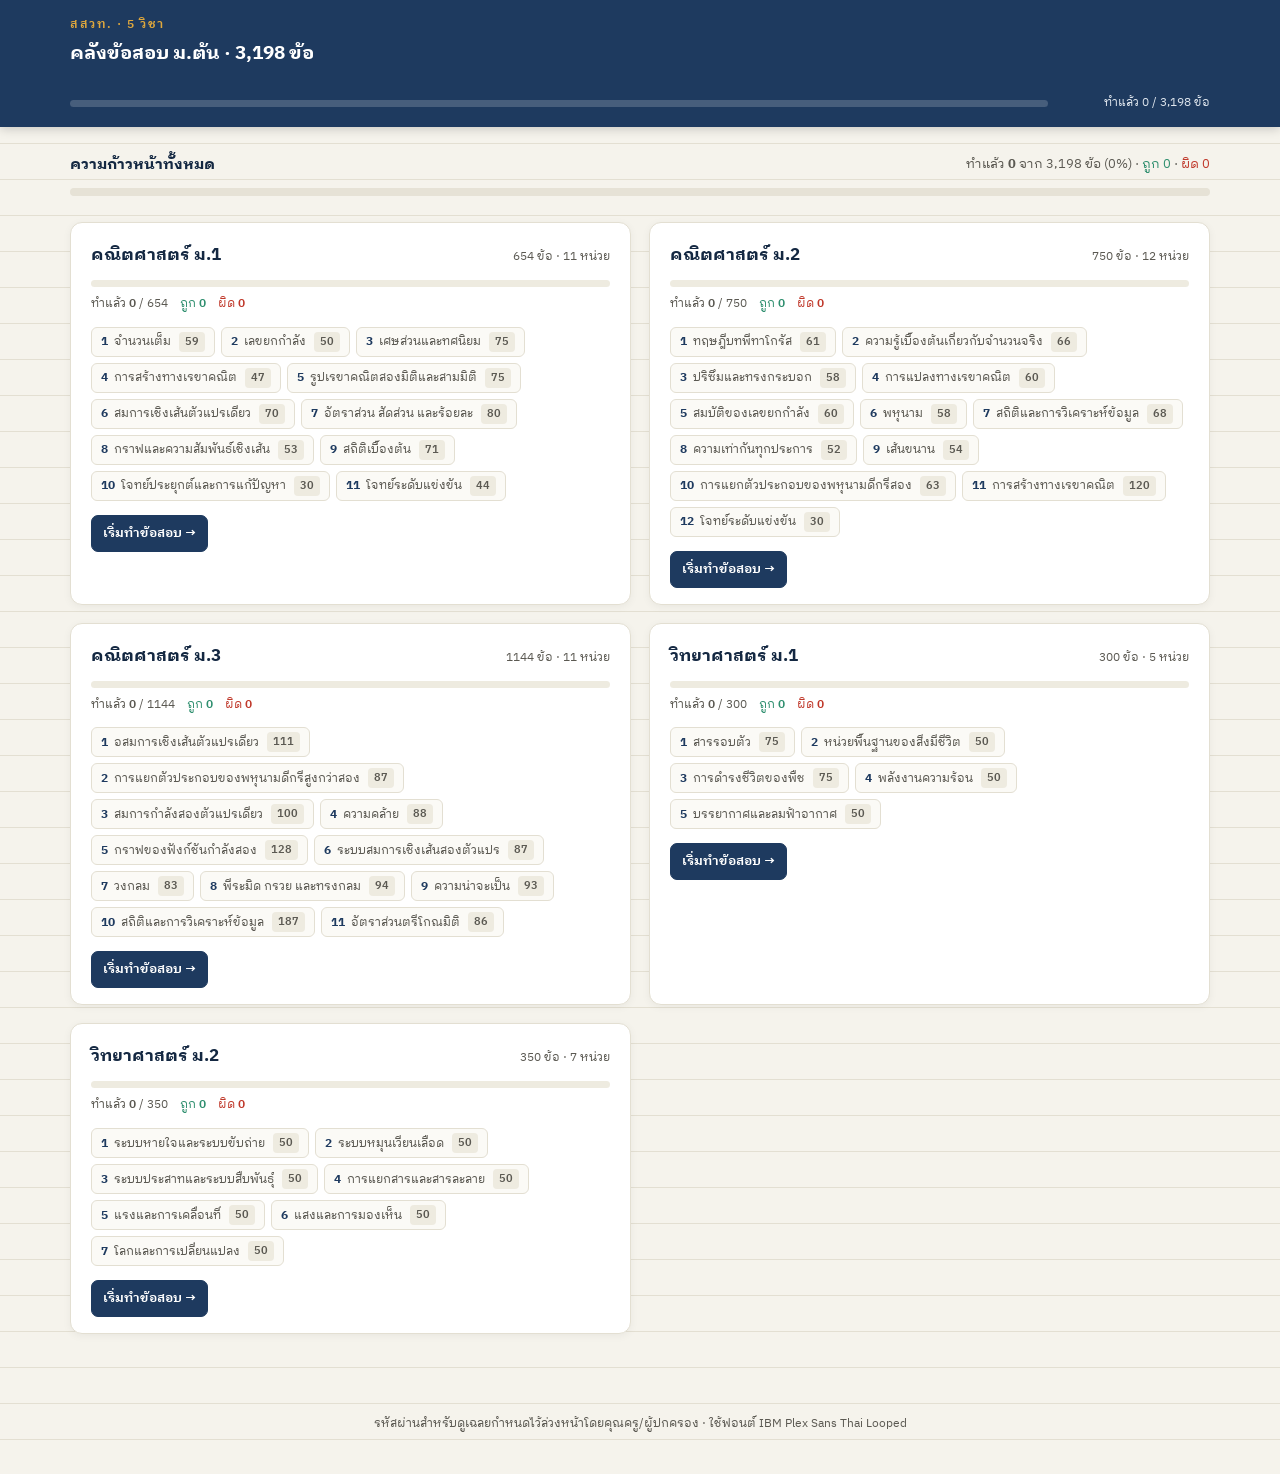
==== ข้อสอบคณิตศาสตร์_ม1.html @ 9c91e2f2 "Draw figures for ม.3 geometry and graphs, and 89 questions that use them The coverage gate reported " ====
<!DOCTYPE html>
<html lang="th">
<head>
<meta charset="UTF-8">
<meta name="viewport" content="width=device-width, initial-scale=1.0">
<!-- จำนวนข้อต่อท้ายเติมด้วยสคริปต์จากข้อมูลจริง ที่นี่จึงไม่ใส่ตัวเลขไว้ให้ค้าง -->
<title>ข้อสอบคณิตศาสตร์ ม.1</title>
<link rel="preconnect" href="https://fonts.googleapis.com">
<link rel="preconnect" href="https://fonts.gstatic.com" crossorigin>
<link href="https://fonts.googleapis.com/css2?family=IBM+Plex+Sans+Thai+Looped:wght@300;400;500;600;700&display=swap" rel="stylesheet">
<style>
  :root{
    --paper:#F5F3EC;
    --paper-line:#E3DFD2;
    --ink:#232323;
    --ink-soft:#5b5952;
    --navy:#1E3A5F;
    --navy-deep:#142842;
    --red:#C0392B;
    --green:#2F8F6F;
    --gold:#E0A83D;
    --card:#FFFFFF;
    --radius:12px;
    --maxw:1180px;
    --hh:150px;            /* header height, kept in sync by JS */
  }
  *{box-sizing:border-box;}
  html,body{margin:0;padding:0;height:100%;}
  body{
    background:var(--paper);
    color:var(--ink);
    font-family:'IBM Plex Sans Thai Looped', sans-serif;
    font-weight:400;
    line-height:1.65;
    -webkit-font-smoothing:antialiased;
    min-height:100vh;
    background-image:
      repeating-linear-gradient(to bottom, transparent 0px, transparent 35px, var(--paper-line) 35px, var(--paper-line) 36px);
  }

  /* ---------------- Header ---------------- */
  header{
    position:sticky; top:0; z-index:40;
    background:var(--navy); color:#fff;
    box-shadow:0 2px 10px rgba(0,0,0,.18);
  }
  .header-inner{ max-width:var(--maxw); margin:0 auto; padding:16px 20px 0 20px; }
  .title-row{ display:flex; align-items:flex-end; justify-content:space-between; gap:12px; flex-wrap:wrap; }
  .title-row .t-text{ min-width:0; }
  .nav-toggle{ display:none; flex:none; font-size:18px; line-height:1; padding:8px 12px; }
  .eyebrow{ display:block; font-size:11.5px; font-weight:600; letter-spacing:1.5px; color:var(--gold); text-transform:uppercase; margin-bottom:3px;}
  .title-row h1{ margin:0; font-size:19px; font-weight:700; }
  .header-actions{ display:flex; gap:8px; align-items:center; padding:10px 0 14px 0; flex-wrap:wrap; }
  .exam-actions{ display:flex; gap:8px; align-items:center; flex-wrap:wrap; }
  .exam-actions.hide, .btn.hide{ display:none; }
  .btn{
    font-family:inherit; font-size:12.5px; font-weight:600; cursor:pointer;
    border-radius:7px; border:1px solid rgba(255,255,255,.3);
    background:rgba(255,255,255,.08); color:#fff; padding:7px 11px;
    transition:background .15s ease, transform .1s ease; white-space:nowrap;
  }
  .btn:hover{ background:rgba(255,255,255,.18); }
  .btn:active{ transform:scale(.97); }
  .btn.gold{ background:var(--gold); color:#402c05; border-color:var(--gold);}
  .btn.gold:hover{ background:#eab654; }
  .btn:disabled{ opacity:.4; cursor:not-allowed; }

  .progress-wrap{ max-width:var(--maxw); margin:0 auto; padding:0 20px 14px 20px; display:flex; align-items:center; gap:12px;}
  .progress-track{ flex:1; height:7px; border-radius:6px; background:rgba(255,255,255,.18); overflow:hidden;}
  .progress-fill{ height:100%; width:0%; background:linear-gradient(90deg, var(--gold), #f3c56b); border-radius:6px; transition:width .2s ease;}
  .progress-label{ font-size:12px; color:#dfe6ee; min-width:150px; text-align:right;}

  /* ---------------- หน้าแรก ---------------- */
  .home{ max-width:var(--maxw); margin:0 auto; padding:26px 20px 60px 20px; }
  .home.hide, .layout.hide{ display:none; }

  /* การ์ด "ทำต่อ" มาก่อนทุกอย่าง — คนที่ทำข้อสอบทุกวันจะได้กดครั้งเดียวถึงที่ค้างไว้ */
  .resume{
    display:flex; align-items:center; gap:16px; flex-wrap:wrap;
    background:linear-gradient(100deg, var(--navy), var(--navy-deep));
    color:#fff; border-radius:var(--radius); padding:18px 22px; margin-bottom:22px;
    box-shadow:0 6px 20px rgba(30,58,95,.22);
  }
  .resume .r-text{ flex:1 1 260px; min-width:0; }
  .resume .r-lbl{ font-size:11.5px; letter-spacing:1.2px; text-transform:uppercase;
                  color:var(--gold); font-weight:600; }
  .resume .r-main{ font-size:16.5px; font-weight:600; margin-top:3px; }
  .resume .r-sub{ font-size:12.5px; color:#c9d6e4; margin-top:3px; }
  .resume .btn.gold{ font-size:13.5px; padding:9px 18px; }

  .home-sum{ display:flex; align-items:center; gap:14px; flex-wrap:wrap; margin-bottom:10px; }
  .home-sum h2{ margin:0; font-size:15px; color:var(--navy-deep); }
  .home-sum .s-note{ font-size:12.5px; color:var(--ink-soft); margin-left:auto; }
  .home-bar{ height:8px; border-radius:6px; background:#e6e2d6; overflow:hidden; margin-bottom:26px; }
  .home-bar i{ display:block; height:100%; background:linear-gradient(90deg, var(--green), #58b894); }

  /* min() กันคอลัมน์กว้างค้างที่ 420px บนจอที่แคบกว่านั้น ซึ่งจะดันหน้าให้เลื่อนแนวนอน */
  .course-grid{ display:grid; grid-template-columns:repeat(auto-fit, minmax(min(420px, 100%), 1fr)); gap:18px; }
  .course-card{
    background:var(--card); border:1px solid var(--paper-line); border-radius:var(--radius);
    padding:18px 20px 16px 20px; box-shadow:0 2px 8px rgba(0,0,0,.05);
    display:flex; flex-direction:column;
  }
  .course-card .c-head{ display:flex; align-items:baseline; gap:9px; flex-wrap:wrap; }
  .course-card .c-name{
    font-size:17px; font-weight:700; color:var(--navy-deep); background:none; border:0;
    font-family:inherit; padding:0; cursor:pointer; text-align:left;
  }
  .course-card .c-name:hover{ color:var(--red); text-decoration:underline; }
  .course-card .c-count{ margin-left:auto; font-size:12px; color:var(--ink-soft); }
  .course-card .c-bar{ height:7px; border-radius:5px; background:#eeebe0; overflow:hidden; margin:11px 0 7px 0; }
  .course-card .c-bar i{ display:block; height:100%; background:var(--navy); }
  .course-card .c-stat{ font-size:12px; color:var(--ink-soft); display:flex; gap:12px; flex-wrap:wrap; }
  .course-card .c-stat b{ font-weight:600; }
  .course-card .c-stat .ok{ color:var(--green); }
  .course-card .c-stat .no{ color:var(--red); }
  .course-card .c-units{ display:flex; flex-wrap:wrap; gap:6px; margin-top:13px; }
  .course-card .c-units button{
    font-family:inherit; font-size:12px; color:var(--ink-soft); cursor:pointer;
    background:#fbfaf6; border:1px solid var(--paper-line); border-radius:6px; padding:4px 9px;
    display:inline-flex; align-items:center; gap:6px; max-width:100%;
  }
  .course-card .c-units button:hover{ background:#eef1f4; color:var(--navy); border-color:#c8d2dd; }
  .course-card .c-units button .u-n{ font-weight:700; color:var(--navy); }
  .course-card .c-units button .u-t{ overflow:hidden; text-overflow:ellipsis; white-space:nowrap; }
  .course-card .c-units button .u-c{
    flex:none; font-size:11px; font-weight:600; color:var(--ink-soft);
    background:#eeebe0; border-radius:4px; padding:1px 6px; margin-left:2px;
  }
  .course-card .c-units button:hover .u-c{ background:#dde5ec; color:var(--navy); }
  .course-card .c-go{ margin-top:14px; align-self:flex-start; }

  /* ---------------- Layout: left filters + exam ---------------- */
  .layout{
    max-width:var(--maxw); margin:0 auto; padding:24px 20px 50px 20px;
    display:flex; align-items:flex-start; gap:26px;
  }

  /* แผงตัวกรองซ่อนไว้เป็นค่าเริ่มต้นทุกขนาดจอ ไม่ให้เกะกะเวลาทำข้อสอบ
     กาง/พับด้วยปุ่ม “🔍 ตัวกรอง” บนหัวเรื่อง แล้วจำสถานะไว้ใน UI_KEY */
  .sidebar{
    display:none;
    flex:0 0 252px; align-self:flex-start;
    position:sticky; top:calc(var(--hh) + 18px);
    max-height:calc(100vh - var(--hh) - 40px); overflow-y:auto;
    background:var(--card); border:1px solid #ece8dc; border-radius:var(--radius);
    padding:16px 14px 14px 14px; box-shadow:0 3px 14px rgba(20,20,20,.06);
    scrollbar-width:thin;
  }
  .sidebar.open{ display:block; }
  .sidebar::-webkit-scrollbar{ width:6px;}
  .sidebar::-webkit-scrollbar-thumb{ background:#dcd7c8; border-radius:4px;}

  .sb-title{
    font-size:12px; font-weight:700; letter-spacing:1px; text-transform:uppercase;
    color:var(--navy); display:flex; align-items:center; justify-content:space-between; gap:8px;
    padding-bottom:10px; border-bottom:1px solid #efece1; margin-bottom:12px;
  }
  .sb-reset{
    font-family:inherit; font-size:11px; font-weight:600; text-transform:none; letter-spacing:0;
    color:var(--ink-soft); background:transparent; border:none; cursor:pointer; padding:2px 4px; border-radius:5px;
  }
  .sb-reset:hover{ color:var(--red); background:#f7eeec;}
  .sb-actions{ flex:0 0 auto; display:flex; align-items:center; gap:2px;}
  .sb-close{
    font-family:inherit; font-size:13px; line-height:1;
    color:var(--ink-soft); background:transparent; border:none; cursor:pointer;
    padding:3px 5px; border-radius:5px;
  }
  .sb-close:hover{ color:var(--navy); background:#f4f2ea;}

  .fgroup + .fgroup{ margin-top:11px; padding-top:11px; border-top:1px solid #efece1;}
  .fhead{
    display:flex; align-items:center; gap:6px; width:100%;
    font-family:inherit; font-size:10.5px; font-weight:700; letter-spacing:1.1px;
    text-transform:uppercase; color:#8f8a7c; text-align:left;
    background:transparent; border:none; border-radius:6px;
    padding:5px 6px; margin:0 0 5px -6px; cursor:pointer;
  }
  .fhead:hover{ background:#f4f2ea; color:var(--navy);}
  .fhead .chev{
    flex:0 0 auto; font-size:9px; color:#b3ada0; transition:transform .15s ease;
    transform:rotate(90deg);            /* ▸ ชี้ลงเมื่อกางอยู่ */
  }
  .fgroup.collapsed .fhead .chev{ transform:rotate(0deg); }
  .fgroup.collapsed .flist{ display:none; }
  .fhead .fname-g{ flex:1; min-width:0; overflow:hidden; text-overflow:ellipsis; white-space:nowrap;}
  .fhead .fcount{ flex:0 0 auto; font-weight:600; letter-spacing:0; color:#b3ada0;}
  /* ค่าที่เลือกอยู่ ยังเห็นได้แม้กลุ่มถูกพับ */
  .fhead .fsel{
    flex:0 0 auto; max-width:96px; overflow:hidden; text-overflow:ellipsis; white-space:nowrap;
    font-size:10.5px; font-weight:700; letter-spacing:0; text-transform:none;
    color:#fff; background:var(--navy); border-radius:10px; padding:1px 8px;
  }
  .flist{ display:flex; flex-direction:column; gap:2px;}
  .flist.scroll{ max-height:300px; overflow-y:auto; padding-right:2px; scrollbar-width:thin;}
  .flist.scroll::-webkit-scrollbar{ width:5px;}
  .flist.scroll::-webkit-scrollbar-thumb{ background:#dcd7c8; border-radius:4px;}

  .fitem{
    display:flex; align-items:center; gap:7px; width:100%; text-align:left;
    font-family:inherit; font-size:13px; line-height:1.35; color:var(--ink);
    background:transparent; border:1px solid transparent; border-radius:7px;
    padding:6px 8px; cursor:pointer; transition:background .12s ease, color .12s ease;
  }
  .fitem:hover{ background:#f4f2ea;}
  .fitem.active{ background:var(--navy); color:#fff; font-weight:600;}
  .fitem .unum{ flex:0 0 auto; font-size:11px; font-weight:700; color:var(--navy); background:#eef1f4;
                border-radius:4px; padding:1px 5px; min-width:19px; text-align:center;}
  .fitem.active .unum{ background:rgba(255,255,255,.18); color:var(--gold);}
  .fitem .fname{ flex:1; min-width:0; overflow:hidden; text-overflow:ellipsis; white-space:nowrap;}
  .fitem .cnt{ flex:0 0 auto; font-size:11px; font-weight:600; color:var(--ink-soft);}
  .fitem.active .cnt{ color:rgba(255,255,255,.75);}
  .fitem.empty{ opacity:.4; cursor:not-allowed;}

  /* ปุ่มกาง/พับแผงตัวกรอง · แสดงทุกขนาดจอ เพราะแผงถูกซ่อนไว้ตั้งแต่เริ่ม
     ตัวเลขบนปุ่มบอกจำนวนตัวกรองที่ใช้อยู่ ไม่ให้ตัวกรองที่ทำงานอยู่ถูกซ่อนเงียบ ๆ */
  .filter-toggle{ display:inline-flex; align-items:center; gap:6px; }
  .filter-toggle.on{ background:rgba(255,255,255,.2); border-color:rgba(255,255,255,.55); }
  .filter-toggle .fbadge{
    font-size:10.5px; font-weight:700; line-height:1;
    color:#402c05; background:var(--gold); border-radius:9px; padding:2px 6px;
  }
  .filter-toggle .fbadge:empty{ display:none; }

  /* ---------------- Main exam area ---------------- */
  main{ flex:1 1 auto; min-width:0; }

  .exam-card{
    position:relative; background:var(--card); border-radius:var(--radius);
    padding:26px 24px 20px 30px; box-shadow:0 3px 14px rgba(20,20,20,.07); border:1px solid #ece8dc;
  }
  .exam-card::before{
    content:""; position:absolute; left:12px; top:16px; bottom:16px; width:2.5px;
    background:var(--red); opacity:.55; border-radius:2px;
  }
  .exam-card.done::before{ opacity:.95; background:var(--green); }

  .exam-top{ display:flex; align-items:center; justify-content:space-between; gap:10px; margin-bottom:6px; flex-wrap:wrap;}
  .qnum-big{ font-size:13px; font-weight:700; color:var(--navy); }
  .exam-tags{ display:flex; align-items:center; gap:6px; flex-wrap:wrap;}
  .qtag{ font-size:11px; color:var(--ink-soft); font-weight:600; background:#f1efe6; border-radius:5px; padding:2px 8px;}
  .qtag.lv{ background:#eef1f4; color:var(--navy);}
  .qtag.lv-ยาก{ background:#fbf1ef; color:#8d3325;}
  .qtag.lv-กลาง{ background:#fdf6e6; color:#7a5a13;}
  /* แข่งขันเข้มกว่า "ยาก" ชัดเจน เพื่อให้กวาดสายตาเจอได้ทันทีว่าข้อไหนเป็นโจทย์แข่ง */
  .qtag.lv-แข่งขัน{ background:var(--navy); color:#fff; border-color:var(--navy);}
  .qtag.std{ background:transparent; border:1px solid #e2ded0; color:#8f8a7c; font-weight:500;}
  .qtag.scope{ background:#eaf3ee; color:#1d6b52;}

  .qtext{ font-size:17px; margin:14px 0 6px 0; color:var(--ink); }
  .qtext figure{ margin:14px 0; overflow-x:auto; text-align:center;}
  .qtext svg{ max-width:100%; height:auto; }
  .qtext figcaption{ font-size:12px; color:var(--ink-soft); margin-top:5px;}
  .qtext .choices{ margin:12px 0 2px 0; display:grid; gap:6px; font-size:15.5px;}
  .qtext .choices.two-col{ grid-template-columns:repeat(auto-fit, minmax(210px, 1fr));}
  .qtext .choices .ch{ display:flex; gap:7px; align-items:flex-start; background:#faf9f4;
                       border:1px solid #eeeade; border-radius:7px; padding:6px 10px;}
  .qtext .choices .ch b{ color:var(--navy); flex:0 0 auto;}
  .qtext table.data-table{ border-collapse:collapse; margin:10px 0; font-size:14px;}
  .qtext table.data-table th, .qtext table.data-table td{ border:1px solid #d8d4c6; padding:5px 11px; text-align:center;}
  .qtext table.data-table th{ background:#eef1f4; color:var(--navy-deep);}
  .frac{ display:inline-flex; flex-direction:column; vertical-align:middle; text-align:center; margin:0 2px; line-height:1.05; font-size:.92em;}
  .frac .num{ border-bottom:1.4px solid var(--ink); padding:0 3px;}
  .frac .den{ padding:0 3px;}

  /* ---------------- work area: multi-line steps + final answer ---------------- */
  .work-box{
    margin-top:18px; background:#fdfcf8; border:1px solid #e7e3d6; border-radius:10px;
    padding:14px 14px 13px 14px;
  }
  .work-head{ font-size:12.5px; font-weight:700; color:var(--navy); margin-bottom:2px;}
  .work-hint{ font-size:11.5px; color:var(--ink-soft); margin-bottom:10px;}

  .work-lines{ list-style:none; margin:0; padding:0; display:flex; flex-direction:column; gap:6px;}
  .work-line{ display:flex; align-items:flex-start; gap:7px;}
  .work-line .ln{
    flex:0 0 20px; min-height:34px; display:flex; align-items:center; justify-content:flex-end;
    font-size:11.5px; font-weight:700; color:#a8a294; padding-top:1px;
  }
  .work-line textarea{
    flex:1 1 auto; min-width:0; font-family:inherit; font-size:14px; line-height:1.55;
    border:1px solid #ddd8c9; border-radius:7px; padding:6px 10px; background:#fff;
    resize:none; overflow:hidden; min-height:34px;
  }
  .work-line textarea:focus{ outline:2px solid var(--gold); border-color:transparent;}
  .line-del{
    flex:0 0 auto; width:28px; min-height:34px; border:none; background:transparent;
    color:#c2bcac; font-size:17px; line-height:1; cursor:pointer; border-radius:6px;
  }
  .line-del:hover{ color:var(--red); background:#f7eeec;}
  .line-del:disabled{ opacity:.25; cursor:not-allowed;}

  .add-line{
    margin-top:9px; margin-left:27px; font-family:inherit; font-size:12.5px; font-weight:600;
    color:var(--navy); background:#eef1f4; border:1px dashed #c6d0da; border-radius:7px;
    padding:6px 12px; cursor:pointer;
  }
  .add-line:hover{ background:#e2e8ee;}

  .final-row{ margin-top:15px; padding-top:13px; border-top:1px dashed #e2ded0;}
  .final-row > label{ font-size:12.5px; font-weight:700; color:var(--navy); display:block; margin-bottom:6px;}
  .final-row .sub-hint{ font-weight:400; color:var(--ink-soft); font-size:11.5px;}
  .final-input-row{ display:flex; gap:8px; flex-wrap:wrap;}
  .final-input-row input{
    flex:1 1 180px; min-width:0; font-family:inherit; font-size:15.5px; font-weight:600;
    color:var(--navy-deep); background:#fff; border:1.5px solid #cfd8e0; border-radius:8px; padding:8px 12px;
  }
  .final-input-row input:focus{ outline:2px solid var(--gold); border-color:transparent;}
  .check-btn{
    flex:0 0 auto; font-family:inherit; font-size:13px; font-weight:700; cursor:pointer;
    border-radius:8px; border:1px solid var(--navy); background:var(--navy); color:#fff; padding:8px 16px;
  }
  .check-btn:hover{ background:var(--navy-deep);}
  .check-btn:active{ transform:scale(.97);}

  .check-result{ display:none; margin-top:9px; padding:8px 12px; border-radius:7px; font-size:13.5px; font-weight:600;}
  .check-result.show{ display:block;}
  .check-result.ok{ background:#e4f2ec; color:#1d6b52; border-left:3px solid var(--green);}
  .check-result.no{ background:#fbf1ef; color:#8d3325; border-left:3px solid var(--red);}
  .check-result.manual{ background:#fdf6e6; color:#7a5a13; border-left:3px solid var(--gold);}
  .check-result .rhint{ display:block; font-weight:400; font-size:12px; margin-top:3px; opacity:.85;}

  .qfoot{
    display:flex; align-items:center; justify-content:space-between; gap:10px; flex-wrap:wrap;
    margin-top:16px; padding-top:14px; border-top:1px dashed #e2ded0;
  }
  .qfoot-left{ display:flex; align-items:center; gap:14px; flex-wrap:wrap;}
  .reveal-btn{
    font-family:inherit; font-size:13px; font-weight:600; cursor:pointer;
    color:var(--navy); background:#eef1f4; border:1px solid #d9e0e7; border-radius:7px; padding:7px 13px;
    display:inline-flex; align-items:center; gap:6px;
  }
  .reveal-btn:hover{ background:#e2e8ee; }
  .done-check{ display:flex; align-items:center; gap:6px; font-size:12.5px; color:var(--ink-soft); cursor:pointer; user-select:none;}
  .done-check input{ accent-color:var(--green); width:15px; height:15px; cursor:pointer;}

  .answer{
    display:none; margin-top:14px; padding:12px 14px; background:#fbf1ef; border-left:3px solid var(--red);
    border-radius:8px; font-size:14.5px; color:#7a2318;
  }
  .answer.show{ display:block; }
  .answer .lbl{ font-weight:700; color:var(--red); margin-right:6px;}

  /* ---------------- AI ติวเตอร์ (แบบโสกราตีส) ---------------- */
  /* แผงเลื่อนออกจากขอบขวา · อยู่ใต้หัวเรื่อง และเบียดเนื้อหาไปทางซ้ายให้เห็นโจทย์ครบ */
  :root{ --tutorw:400px; }
  .tutor-panel{
    position:fixed; z-index:35; top:var(--hh); right:0; bottom:0; width:var(--tutorw);
    display:flex; flex-direction:column;
    background:#f3f6f9; border-left:1px solid #dde5ec; box-shadow:-6px 0 22px rgba(20,20,20,.10);
    transform:translateX(100%); visibility:hidden;
    transition:transform .22s ease, visibility 0s linear .22s;
  }
  .tutor-panel.show{ transform:none; visibility:visible; transition:transform .22s ease, visibility 0s; }
  /* เบียดเฉพาะ "เนื้อหา" ของกล่องที่จัดกลางไว้ พื้นหลังหัวเรื่องยังเต็มความกว้าง
     และขยายเพดานความกว้างขึ้นเท่าความกว้างแผง เพื่อให้เนื้อที่ของข้อสอบเท่าเดิม
     (ถ้าไม่ขยาย ข้อสอบจะถูกบีบเพราะไปกินที่จากกล่อง --maxw เดิม) */
  body.tutor-on .header-inner,
  body.tutor-on .progress-wrap,
  body.tutor-on .layout{
    max-width:calc(var(--maxw) + var(--tutorw) + 20px);
    padding-right:calc(var(--tutorw) + 20px);
  }
  .tp-head{
    flex:0 0 auto; display:flex; align-items:flex-start; justify-content:space-between; gap:10px;
    padding:12px 14px 10px 16px; background:var(--navy); color:#fff;
  }
  .tp-title{ display:block; font-size:13.5px; font-weight:700; }
  .tp-sub{ display:block; font-size:11.5px; color:#cfdae6; margin-top:2px; }
  .tp-close{
    flex:0 0 auto; font-family:inherit; font-size:15px; line-height:1; cursor:pointer;
    color:#fff; background:rgba(255,255,255,.12); border:1px solid rgba(255,255,255,.3);
    border-radius:7px; padding:6px 9px;
  }
  .tp-close:hover{ background:rgba(255,255,255,.24); }
  .tp-body{
    flex:1 1 auto; min-height:0; display:flex; flex-direction:column;
    padding:12px 14px 14px 16px;
  }
  .tutor-rung{ font-size:11.5px; color:var(--ink-soft); }
  .tutor-rung b{ color:var(--navy); }
  .tutor-hint{ font-size:11.5px; color:var(--ink-soft); margin:6px 0 10px 0; }
  .tutor-log{
    flex:1 1 auto; min-height:0; overflow-y:auto; scrollbar-width:thin;
    display:flex; flex-direction:column; gap:9px; margin-bottom:11px;
  }
  .bubble{
    max-width:92%; padding:9px 13px; border-radius:11px; font-size:14px; line-height:1.6;
    white-space:pre-wrap; overflow-wrap:anywhere;
  }
  .bubble.me{ align-self:flex-end; background:var(--navy); color:#fff; border-bottom-right-radius:3px; }
  .bubble.ai{ align-self:flex-start; background:#fff; border:1px solid #dde5ec; border-bottom-left-radius:3px; }
  .bubble.ai code{ background:#f1efe6; padding:1px 4px; border-radius:4px; font-size:13px; }
  /* ยกกำลัง/ตัวห้อยในคำตอบ — ตั้ง line-height:0 ไม่ให้บรรทัดที่มีเลขชี้กำลังถ่างกว่าบรรทัดอื่น */
  .bubble sup, .bubble sub{ font-size:.72em; line-height:0; position:relative; vertical-align:baseline; }
  .bubble sup{ top:-.5em; }
  .bubble sub{ bottom:-.25em; }
  .bubble .frac{ font-size:.95em; }
  .bubble.me .frac .num{ border-bottom-color:currentColor; }
  /* รูปที่ติวเตอร์วาดประกอบคำอธิบาย */
  .bubble-fig{
    margin:9px 0 3px 0; padding:8px; background:#fff;
    border:1px solid #e2e8ee; border-radius:8px;
  }
  .bubble-fig svg{ display:block; width:100%; height:auto; max-height:260px; }
  /* ติวเตอร์ทักว่าโจทย์หรือเฉลยของข้อนี้น่าจะผิด — ต้องสะดุดตากว่าเนื้อหาปกติ */
  .bubble-flaw{
    background:#fbf1ef; border-left:3px solid var(--red); border-radius:6px;
    padding:8px 10px; margin-bottom:8px; font-size:13.5px; color:#8d3325;
  }
  .bubble-flaw b{ color:var(--red); }
  .bubble-fig.bad{ font-size:12px; color:#8d3325; background:#fbf1ef; border-color:#e8cdc7; }
  .bubble.me .bubble-fig{ background:rgba(255,255,255,.12); border-color:rgba(255,255,255,.3); }
  .fig-wait{ display:block; font-size:12px; color:var(--ink-soft); margin-top:4px; }
  .bubble.err{ align-self:stretch; max-width:100%; background:#fbf1ef; border:1px solid #e8cdc7; color:#8d3325; font-size:13px; }
  .bubble .caret{ display:inline-block; width:7px; height:15px; vertical-align:-2px; background:var(--navy); opacity:.5; animation:blink 1s steps(2) infinite; }
  @keyframes blink{ 50%{ opacity:0; } }
  .tutor-ask{ display:flex; gap:8px; align-items:flex-end; }
  .tutor-ask textarea{
    flex:1; font-family:inherit; font-size:14px; line-height:1.6; resize:none; overflow:hidden;
    padding:9px 12px; border:1px solid #d9e0e7; border-radius:8px; background:#fff; color:var(--ink);
  }
  .tutor-ask textarea:focus{ outline:2px solid var(--gold); outline-offset:1px; }
  .tutor-send{
    font-family:inherit; font-size:13px; font-weight:700; cursor:pointer; white-space:nowrap;
    background:var(--navy); color:#fff; border:1px solid var(--navy); border-radius:8px; padding:9px 15px;
  }
  .tutor-send:hover{ background:var(--navy-deep); }
  .tutor-send:disabled{ opacity:.45; cursor:not-allowed; }
  .tutor-foot{ flex:0 0 auto; display:flex; align-items:center; justify-content:space-between; gap:10px; flex-wrap:wrap; margin-top:9px; }
  .tutor-link{
    font-family:inherit; font-size:11.5px; color:var(--ink-soft); background:none; border:none;
    padding:0; cursor:pointer; text-decoration:underline;
  }
  .tutor-link:hover{ color:var(--navy); }
  .tutor-setup{ font-size:13px; color:var(--ink-soft); line-height:1.65; }
  .tutor-setup .btn.dark{ margin-top:9px; }
  .tutor-btn{
    font-family:inherit; font-size:13px; font-weight:600; cursor:pointer;
    color:var(--navy); background:#eef1f4; border:1px solid #d9e0e7; border-radius:7px; padding:7px 13px;
  }
  .tutor-btn:hover{ background:#e2e8ee; }

  .ai-modal{ max-width:460px; }
  .ai-modal label{ display:block; font-size:12.5px; font-weight:700; color:var(--navy); margin:12px 0 5px 0; }
  .ai-modal input, .ai-modal select{
    width:100%; font-family:inherit; font-size:14px; padding:9px 12px;
    border:1px solid #d9d3c2; border-radius:8px; background:#fff; color:var(--ink);
  }
  .ai-modal input:focus, .ai-modal select:focus{ outline:2px solid var(--gold); }
  .ai-modal .note{ font-size:11.5px; color:var(--ink-soft); line-height:1.55; margin-top:6px; }
  .ai-modal .note a{ color:var(--navy); }
  .ai-modal .warn{
    font-size:11.5px; line-height:1.55; margin-top:12px; padding:9px 12px;
    background:#fdf6e6; border-left:3px solid var(--gold); border-radius:7px; color:#7a5a13;
  }
  .ai-actions{ display:flex; gap:8px; margin-top:16px; }
  .ai-actions .btn{ flex:1; }

  /* nav row: prev / index / next */
  .navrow.hide{ display:none; }
  .course-load{ text-align:center; color:var(--ink-soft); padding:44px 16px; font-size:15px; }
  .course-load.bad{ color:var(--red); }
  .course-load span{ display:block; font-size:13px; color:var(--ink-soft); margin-top:6px; }
  .course-load .btn{ margin-top:14px; }
  .navrow{ display:flex; align-items:center; justify-content:center; gap:14px; margin-top:22px; }
  .navbtn{
    width:44px; height:44px; border-radius:50%; border:1px solid #d9d3c2; background:#fff;
    color:var(--navy); font-size:18px; cursor:pointer; display:flex; align-items:center; justify-content:center;
    box-shadow:0 1px 3px rgba(0,0,0,.06); transition:transform .1s ease, background .15s ease;
  }
  .navbtn:hover:not(:disabled){ background:#eef1f4; }
  .navbtn:active:not(:disabled){ transform:scale(.94); }
  .navbtn:disabled{ opacity:.35; cursor:not-allowed; }
  .navcenter{ font-size:13.5px; color:var(--ink-soft); font-weight:600; min-width:120px; text-align:center; cursor:pointer; }
  .navcenter:hover{ color:var(--navy); }

  /* ---------------- overview grid modal ---------------- */
  .overlay{
    position:fixed; inset:0; background:rgba(20,20,20,.5); z-index:100;
    display:none; align-items:center; justify-content:center; padding:20px;
  }
  .overlay.show{ display:flex; }
  .modal{
    background:#fff; border-radius:14px; max-width:520px; width:100%; max-height:82vh; overflow-y:auto;
    padding:20px 22px 22px 22px; box-shadow:0 20px 50px rgba(0,0,0,.25);
  }
  .modal h3{ margin:0 0 4px 0; font-size:16px; color:var(--navy-deep); }
  .modal .modal-sub{ font-size:12.5px; color:var(--ink-soft); margin-bottom:14px; }

  /* ภาพรวมข้อสอบกินพื้นที่เกือบเต็มจอ — ต้องเห็นทุกข้อของทุกหน่วยพร้อมกัน
     หัวเรื่องกับคำอธิบายสัญลักษณ์ตรึงไว้ ให้เลื่อนเฉพาะตารางข้อ */
  .modal.overview{
    max-width:1500px; width:96vw; height:94vh; max-height:94vh;
    padding:0; overflow:hidden; display:flex; flex-direction:column;
  }
  .modal.overview .ov-head{ flex:0 0 auto; padding:18px 24px 12px 24px; border-bottom:1px solid var(--paper-line); }
  .modal.overview .ov-head .modal-sub{ margin-bottom:0; }
  .modal.overview .ov-body{ flex:1 1 auto; overflow-y:auto; padding:16px 24px 22px 24px; }
  .modal.overview .ov-foot{
    flex:0 0 auto; padding:11px 24px 14px 24px; border-top:1px solid var(--paper-line);
    display:flex; align-items:center; gap:16px; flex-wrap:wrap;
  }
  .modal.overview .ov-foot .legend{ margin:0; flex:1 1 auto; }
  .modal.overview .modal-close{ margin:0; width:auto; flex:0 0 auto; }
  .ov-sum b{ font-weight:600; }
  .ov-sum .s-ok{ color:var(--green); }
  .ov-sum .s-no{ color:var(--red); }

  .ov-unit + .ov-unit{ margin-top:20px; }
  .ov-unit-head{
    display:flex; align-items:baseline; gap:9px; flex-wrap:wrap;
    margin-bottom:9px; padding-bottom:6px; border-bottom:1px dashed var(--paper-line);
  }
  .ov-unit-head .u-num{
    flex:0 0 auto; font-size:11px; font-weight:700; color:var(--navy);
    background:#eef1f4; border-radius:5px; padding:1px 7px;
  }
  .ov-unit-head .u-name{ font-size:13.5px; font-weight:600; color:var(--navy-deep); }
  .ov-unit-head .u-stat{ margin-left:auto; font-size:11.5px; color:var(--ink-soft); }
  .ov-unit-head .u-stat b{ font-weight:600; color:var(--navy-deep); }

  .grid-nav{ display:grid; grid-template-columns:repeat(auto-fill, minmax(38px, 1fr)); gap:6px; }
  .grid-nav button{
    aspect-ratio:1; border-radius:7px; border:1px solid #ddd8c9; background:#fbfaf6;
    font-family:inherit; font-size:12px; font-weight:600; color:var(--ink-soft); cursor:pointer;
  }
  /* สถานะรายข้อ — เขียว = ตอบถูก · แดง = ตอบผิด · เหลือง = ตรวจอัตโนมัติไม่ได้ · น้ำเงิน = ติ๊กว่าทำแล้วเอง */
  .grid-nav button.gok{ background:#e4f2ec; color:#1f6b52; border-color:#a9dcc6; }
  .grid-nav button.gno{ background:#fbe6e3; color:#a32d1e; border-color:#eeb2a9; }
  .grid-nav button.gmanual{ background:#fdf1dc; color:#8a6212; border-color:#f0d7a4; }
  .grid-nav button.gdone{ background:#e8ecf1; color:var(--navy); border-color:#c6d1dd; }
  /* ข้อปัจจุบันใช้กรอบ ไม่ทับสีสถานะ จะได้เห็นทั้งสองอย่างพร้อมกัน */
  .grid-nav button.gcur{ border-color:var(--navy); box-shadow:0 0 0 2px var(--navy); }
  .modal-close{ margin-top:16px; width:100%; }

  .legend{ display:flex; gap:14px; font-size:11.5px; color:var(--ink-soft); margin-top:12px; flex-wrap:wrap;}
  .legend span{ display:inline-flex; align-items:center; gap:5px;}
  .legend i{ width:11px; height:11px; border-radius:3px; display:inline-block; border:1px solid #ddd8c9; background:#fbfaf6;}
  .legend i.ok{ background:#e4f2ec; border-color:#a9dcc6;}
  .legend i.no{ background:#fbe6e3; border-color:#eeb2a9;}
  .legend i.manual{ background:#fdf1dc; border-color:#f0d7a4;}
  .legend i.done{ background:#e8ecf1; border-color:#c6d1dd;}
  .legend i.cur{ border-color:var(--navy); box-shadow:0 0 0 2px var(--navy);}

  /* password modal */
  .pw-modal{ max-width:360px; text-align:center; }
  .pw-modal .lock-icon{ font-size:30px; margin-bottom:6px; }
  .pw-modal input{
    width:100%; font-family:inherit; font-size:16px; letter-spacing:2px; text-align:center;
    padding:10px 12px; border-radius:8px; border:1px solid #ddd8c9; margin:14px 0 6px 0;
  }
  .pw-modal input:focus{ outline:2px solid var(--gold); }
  .pw-error{ color:var(--red); font-size:12.5px; min-height:18px; margin-bottom:8px; }
  .pw-actions{ display:flex; gap:8px; margin-top:6px; }
  .pw-actions .btn{ flex:1; }
  .btn.dark{ background:var(--navy); color:#fff; border-color:var(--navy); }
  .btn.dark:hover{ background:var(--navy-deep); }
  .btn.light{ background:#f1efe6; color:var(--ink); border-color:#e4dfd0;}
  .btn.light:hover{ background:#e9e5d8; }

  .lock-badge{ font-size:14px; }

  footer{ text-align:center; padding:20px 20px 40px; color:var(--ink-soft); font-size:12px; }

  /* print-only content, hidden on screen */
  #printOnly{ display:none; }

  @media print{
    header, .navrow, footer, .modal, .overlay, .sidebar, .home, .tutor-panel{ display:none !important; }
    body{ background:#fff; }
    main, .layout{ display:none !important; }
    #printOnly{
      display:block !important; max-width:720px; margin:0 auto; padding:20px;
      font-family:'IBM Plex Sans Thai Looped', sans-serif;
    }
    #printOnly h2{ font-size:18px; margin-bottom:2px; }
    #printOnly .p-sub{ font-size:12px; color:#555; margin-bottom:18px; }
    #printOnly .p-card{ margin-bottom:14px; padding-bottom:10px; border-bottom:1px solid #ddd; break-inside:avoid;}
    #printOnly .p-qnum{ font-weight:700; margin-right:6px; }
    #printOnly .p-ans{ display:none; margin-top:6px; padding:6px 10px; border-left:2px solid #000; font-size:13.5px; color:#111;}
    body.print-with-answers #printOnly .p-ans{ display:block; }
  }

  /* จอไม่กว้างพอจะวางแผงติวเตอร์ข้าง ๆ ได้ — กางทับเต็มความกว้างแทน ไม่เบียดเนื้อหา */
  @media (max-width:1100px){
    :root{ --tutorw:100%; }
    .tutor-panel{ box-shadow:none; }
    body.tutor-on .header-inner,
    body.tutor-on .progress-wrap,
    body.tutor-on .layout{ max-width:var(--maxw); padding-right:20px; }
  }

  /* tablet / mobile: แผงตัวกรองกางเป็นแถบเต็มความกว้างเหนือข้อสอบ (ไม่ sticky) */
  @media (max-width:900px){
    .layout{ flex-direction:column; gap:16px; padding-top:18px; }
    .sidebar{ flex:none; width:100%; position:static; max-height:none; }
    .flist.scroll{ max-height:220px; }
  }

  /* จอแคบ: ปุ่มทั้ง 6 ห่อลงมา 3-4 แถว กินความสูงจอไปเกือบ 35% ก่อนจะเห็นโจทย์
     จึงยุบทั้งชุดเป็นเมนู ☰ — ใช้ปุ่มชุดเดิมทั้งหมด ไม่ได้สร้างซ้ำ id จึงไม่ซ้ำกัน */
  @media (max-width:760px){
    .header-inner{ padding:12px 16px 0 16px; }
    .title-row{ align-items:center; flex-wrap:nowrap; }
    .nav-toggle{ display:block; }
    .header-actions{
      display:none; flex-direction:column; align-items:stretch; gap:6px;
      padding:10px 0 12px 0; margin-top:10px; border-top:1px solid rgba(255,255,255,.16);
    }
    body.nav-open .header-actions{ display:flex; }
    .header-actions .btn{ width:100%; text-align:left; font-size:13.5px; padding:10px 12px; }
    .exam-actions{ flex-direction:column; align-items:stretch; gap:6px; }
    .progress-wrap{ padding:0 16px 12px 16px; }
  }

  @media (max-width:600px){
    .title-row h1{ font-size:17px; }
    .qtext{ font-size:15.5px; }
    .exam-card{ padding:22px 16px 18px 22px; }
    .progress-label{ min-width:0; }
    .add-line{ margin-left:0; }
    .work-line .ln{ display:none; }
    /* จอเล็ก: ภาพรวมข้อสอบเต็มจอไปเลย และปุ่มปิดกินเต็มบรรทัด */
    .overlay{ padding:8px; }
    .modal.overview{ width:100%; height:100%; max-height:100%; }
    .modal.overview .ov-head{ padding:14px 16px 10px 16px; }
    .modal.overview .ov-body{ padding:14px 16px 18px 16px; }
    .modal.overview .ov-foot{ padding:10px 16px 12px 16px; }
    .modal.overview .modal-close{ width:100%; }
  }

  :focus-visible{ outline:2px solid var(--gold); outline-offset:2px; }
</style>
</head>
<body>

<header>
  <div class="header-inner">
    <div class="title-row">
      <div class="t-text">
        <span class="eyebrow" id="eyebrow">สสวท. · ระดับมัธยมศึกษาปีที่ 1</span>
        <h1 id="mainTitle">ข้อสอบคณิตศาสตร์ ม.1</h1>
      </div>
      <button class="btn nav-toggle" id="navToggle" aria-expanded="false" aria-controls="headerActions"
              aria-label="เปิดเมนู" title="เมนู">☰</button>
    </div>
    <div class="header-actions" id="headerActions">
      <button class="btn" id="homeBtn">🏠 หน้าแรก</button>
      <span class="exam-actions" id="examActions">
        <button class="btn filter-toggle" id="filterToggle" aria-expanded="false" aria-controls="sidebar"
                title="แสดงตัวกรอง"><span>🔍 ตัวกรอง</span><span class="fbadge" id="filterBadge"></span></button>
        <button class="btn" id="overviewBtn">📋 ภาพรวมข้อสอบ</button>
        <button class="btn" id="aiSetupBtn">🤖 ตั้งค่าพี่หลวง</button>
        <button class="btn" id="printExamBtn">🖨️ พิมพ์ข้อสอบ (ไม่มีเฉลย)</button>
        <button class="btn gold" id="printAnswerBtn">🔒 พิมพ์เฉลย</button>
      </span>
    </div>
  </div>
  <div class="progress-wrap">
    <div class="progress-track"><div class="progress-fill" id="progressFill"></div></div>
    <div class="progress-label" id="progressLabel">กำลังโหลดข้อสอบ…</div>
  </div>
</header>

<section class="home" id="homeView">
  <div id="resumeSlot"></div>
  <div class="home-sum">
    <h2>ความก้าวหน้าทั้งหมด</h2>
    <span class="s-note" id="homeSumNote"></span>
  </div>
  <div class="home-bar"><i id="homeBarFill"></i></div>
  <div class="course-grid" id="courseGrid"></div>
</section>

<div class="layout hide" id="examView">
  <aside class="sidebar" id="sidebar">
    <div class="sb-title">
      <span>ตัวกรองข้อสอบ</span>
      <span class="sb-actions">
        <button class="sb-reset" id="resetFilterBtn">ล้างตัวกรอง</button>
        <button class="sb-close" id="sidebarCloseBtn" title="ซ่อนแผงตัวกรอง" aria-label="ซ่อนแผงตัวกรอง">✕</button>
      </span>
    </div>
    <div class="fgroup" id="group-course"><div class="flist" id="courseList"></div></div>
    <div class="fgroup" id="group-unit"><div class="flist" id="unitList"></div></div>
    <div class="fgroup" id="group-sub"><div class="flist scroll" id="subList"></div></div>
    <div class="fgroup" id="group-level"><div class="flist" id="levelList"></div></div>
    <div class="fgroup" id="group-tag"><div class="flist" id="tagList"></div></div>
  </aside>

  <main>
    <div class="exam-card" id="examCard"></div>
    <div class="navrow">
      <button class="navbtn" id="prevBtn" title="ข้อก่อนหน้า">‹</button>
      <div class="navcenter" id="navCenter">…</div>
      <button class="navbtn" id="nextBtn" title="ข้อถัดไป">›</button>
    </div>
  </main>
</div>

<!-- แผงติวเตอร์ AI — อยู่นอกการ์ดข้อสอบ จึงไม่ถูกวาดใหม่ทุกครั้งที่เปลี่ยนข้อ -->
<aside class="tutor-panel" id="tutorPanel" aria-label="พี่หลวง ติวเตอร์ AI" aria-hidden="true">
  <div class="tp-head">
    <span>
      <span class="tp-title">💬 พี่หลวง — ติวเตอร์ AI</span>
      <span class="tp-sub" id="tutorWhich"></span>
    </span>
    <button class="tp-close" id="tutorClose" title="ปิดแผงพี่หลวง (Esc)" aria-label="ปิดแผงพี่หลวง">✕</button>
  </div>
  <div class="tp-body" id="tutorBody"></div>
</aside>

<footer>รหัสผ่านสำหรับดูเฉลยกำหนดไว้ล่วงหน้าโดยคุณครู/ผู้ปกครอง · ใช้ฟอนต์ IBM Plex Sans Thai Looped</footer>

<!-- overview modal -->
<div class="overlay" id="overviewOverlay">
  <div class="modal overview" role="dialog" aria-modal="true" aria-labelledby="overviewTitle">
    <div class="ov-head">
      <h3 id="overviewTitle">ภาพรวมข้อสอบ</h3>
      <div class="modal-sub ov-sum" id="overviewSub">แตะหมายเลขข้อที่ต้องการไปทำ</div>
    </div>
    <div class="ov-body" id="gridNav"></div>
    <div class="ov-foot">
      <div class="legend">
        <span><i class="cur"></i> ข้อปัจจุบัน</span>
        <span><i class="ok"></i> ตอบถูก</span>
        <span><i class="no"></i> ตอบผิด</span>
        <span><i class="manual"></i> ตรวจอัตโนมัติไม่ได้</span>
        <span><i class="done"></i> ทำแล้ว (ติ๊กเอง)</span>
        <span><i></i> ยังไม่ทำ</span>
      </div>
      <button class="btn light modal-close" id="closeOverviewBtn">ปิดหน้าต่างนี้</button>
    </div>
  </div>
</div>

<!-- password modal -->
<div class="overlay" id="pwOverlay">
  <div class="modal pw-modal">
    <div class="lock-icon">🔒</div>
    <h3 id="pwTitle">กรอกรหัสผ่านเพื่อดูเฉลย</h3>
    <div class="modal-sub">เฉลยจะแสดงเฉพาะเมื่อกรอกรหัสผ่านที่ถูกต้อง</div>
    <input type="password" id="pwInput" placeholder="รหัสผ่าน" inputmode="numeric">
    <div class="pw-error" id="pwError"></div>
    <div class="pw-actions">
      <button class="btn light" id="pwCancelBtn">ยกเลิก</button>
      <button class="btn dark" id="pwConfirmBtn">ยืนยัน</button>
    </div>
  </div>
</div>

<!-- AI tutor settings modal (คีย์เก็บในเครื่องผู้ใช้เท่านั้น) -->
<div class="overlay" id="aiOverlay">
  <div class="modal ai-modal" role="dialog" aria-modal="true" aria-labelledby="aiTitle">
    <h3 id="aiTitle">🤖 ตั้งค่าพี่หลวง (ติวเตอร์ AI)</h3>
    <div class="modal-sub">พี่หลวงจะถามคำถามนำให้น้องคิดเอง ไม่บอกคำตอบตรง ๆ</div>

    <label for="aiProviderSelect">ผู้ให้บริการ AI</label>
    <select id="aiProviderSelect"></select>

    <label for="aiKeyInput">API key</label>
    <input type="password" id="aiKeyInput" placeholder="sk-ant-..." autocomplete="off" spellcheck="false">
    <div class="note" id="aiKeyNote"></div>

    <div id="aiStdFields">
      <label for="aiModelSelect">โมเดล</label>
      <select id="aiModelSelect"></select>
      <div class="note" id="aiModelNote"></div>
    </div>

    <div id="aiCustomFields" style="display:none">
      <label for="aiBaseInput">Base URL ของ API</label>
      <input type="text" id="aiBaseInput" placeholder="เช่น https://openrouter.ai/api/v1 หรือ http://localhost:11434/v1"
             autocomplete="off" spellcheck="false">
      <label for="aiCustomModelInput">ชื่อโมเดล</label>
      <input type="text" id="aiCustomModelInput" placeholder="เช่น meta-llama/llama-3.3-70b-instruct"
             autocomplete="off" spellcheck="false">
      <div class="note">ใช้กับบริการที่พูดภาษาเดียวกับ OpenAI (<code>/chat/completions</code>)
        เช่น OpenRouter, Groq หรือ Ollama ในเครื่องตัวเอง</div>
    </div>

    <div class="warn" id="aiWarn">
      ⚠️ เวลาถามพี่หลวง โจทย์ · เฉลย · วิธีทำที่นักเรียนเขียน จะถูกส่งไปที่ API ของผู้ให้บริการที่เลือก
      และค่าใช้จ่ายเรียกเก็บจากคีย์ของคุณ · เครื่องที่ใช้ร่วมกันหลายคนไม่ควรใส่คีย์ไว้
    </div>
    <div class="pw-error" id="aiKeyError"></div>
    <div class="ai-actions">
      <button class="btn light" id="aiClearBtn">ลบคีย์ออก</button>
      <button class="btn light" id="aiCancelBtn">ยกเลิก</button>
      <button class="btn dark" id="aiSaveBtn">บันทึก</button>
    </div>
  </div>
</div>

<!-- print-only static listing (hidden on screen, shown when printing) -->
<div id="printOnly"></div>

<script>
const QUESTIONS = [{"id": "math-m1-01-4aac3e8b", "subject": "คณิตศาสตร์", "grade": "ม.1", "unit": 1, "uname": "จำนวนเต็ม", "sub": "บวกลบจำนวนเต็ม", "text": "จงหาผลลัพธ์ของ (-52) - (-74)", "answer": "22", "level": "ง่าย", "std": "ค 1.1 ม.1/1", "tag": "ม.1"}, {"id": "math-m1-01-b619d996", "subject": "คณิตศาสตร์", "grade": "ม.1", "unit": 1, "uname": "จำนวนเต็ม", "sub": "บวกลบจำนวนเต็ม", "text": "จงหาผลลัพธ์ของ (-18) + (-23)", "answer": "-41", "level": "ง่าย", "std": "ค 1.1 ม.1/1", "tag": "ม.1"}, {"id": "math-m1-01-ef3097e3", "subject": "คณิตศาสตร์", "grade": "ม.1", "unit": 1, "uname": "จำนวนเต็ม", "sub": "บวกลบจำนวนเต็ม", "text": "จงหาผลลัพธ์ของ (-54) + 59", "answer": "5", "level": "ง่าย", "std": "ค 1.1 ม.1/1", "tag": "ม.1"}, {"id": "math-m1-01-ec5f13f5", "subject": "คณิตศาสตร์", "grade": "ม.1", "unit": 1, "uname": "จำนวนเต็ม", "sub": "บวกลบจำนวนเต็ม", "text": "จงหาผลลัพธ์ของ 71 + 28", "answer": "99", "level": "ง่าย", "std": "ค 1.1 ม.1/1", "tag": "ม.1"}, {"id": "math-m1-01-effdcfe3", "subject": "คณิตศาสตร์", "grade": "ม.1", "unit": 1, "uname": "จำนวนเต็ม", "sub": "บวกลบจำนวนเต็ม", "text": "จงหาผลลัพธ์ของ (-73) + (-57)", "answer": "-130", "level": "ง่าย", "std": "ค 1.1 ม.1/1", "tag": "ม.1"}, {"id": "math-m1-01-2d963233", "subject": "คณิตศาสตร์", "grade": "ม.1", "unit": 1, "uname": "จำนวนเต็ม", "sub": "บวกลบจำนวนเต็ม", "text": "จงหาผลลัพธ์ของ (-21) + 49", "answer": "28", "level": "ง่าย", "std": "ค 1.1 ม.1/1", "tag": "ม.1"}, {"id": "math-m1-01-6553e040", "subject": "คณิตศาสตร์", "grade": "ม.1", "unit": 1, "uname": "จำนวนเต็ม", "sub": "บวกลบจำนวนเต็ม", "text": "จงหาผลลัพธ์ของ 63 - (-30)", "answer": "93", "level": "ง่าย", "std": "ค 1.1 ม.1/1", "tag": "ม.1"}, {"id": "math-m1-01-855183b2", "subject": "คณิตศาสตร์", "grade": "ม.1", "unit": 1, "uname": "จำนวนเต็ม", "sub": "บวกลบจำนวนเต็ม", "text": "จงหาผลลัพธ์ของ (-24) - 34", "answer": "-58", "level": "ง่าย", "std": "ค 1.1 ม.1/1", "tag": "ม.1"}, {"id": "math-m1-01-5843bf79", "subject": "คณิตศาสตร์", "grade": "ม.1", "unit": 1, "uname": "จำนวนเต็ม", "sub": "บวกลบจำนวนเต็ม", "text": "จงหาผลลัพธ์ของ (-79) - (-40)", "answer": "-39", "level": "ง่าย", "std": "ค 1.1 ม.1/1", "tag": "ม.1"}, {"id": "math-m1-01-395a28aa", "subject": "คณิตศาสตร์", "grade": "ม.1", "unit": 1, "uname": "จำนวนเต็ม", "sub": "บวกลบจำนวนเต็ม", "text": "จงหาผลลัพธ์ของ 7 + (-9)", "answer": "-2", "level": "ง่าย", "std": "ค 1.1 ม.1/1", "tag": "ม.1"}, {"id": "math-m1-01-81a72d77", "subject": "คณิตศาสตร์", "grade": "ม.1", "unit": 1, "uname": "จำนวนเต็ม", "sub": "บวกลบจำนวนเต็ม", "text": "จงหาผลลัพธ์ของ (-25) + 6", "answer": "-19", "level": "ง่าย", "std": "ค 1.1 ม.1/1", "tag": "ม.1"}, {"id": "math-m1-01-cef9fceb", "subject": "คณิตศาสตร์", "grade": "ม.1", "unit": 1, "uname": "จำนวนเต็ม", "sub": "บวกลบจำนวนเต็ม", "text": "จงหาผลลัพธ์ของ (-57) + 17", "answer": "-40", "level": "ง่าย", "std": "ค 1.1 ม.1/1", "tag": "ม.1"}, {"id": "math-m1-01-9c849524", "subject": "คณิตศาสตร์", "grade": "ม.1", "unit": 1, "uname": "จำนวนเต็ม", "sub": "คูณหารจำนวนเต็ม", "text": "จงหาผลลัพธ์ของ (-98) ÷ (-7)", "answer": "14", "level": "ง่าย", "std": "ค 1.1 ม.1/1", "tag": "ม.1"}, {"id": "math-m1-01-6d3bb3bd", "subject": "คณิตศาสตร์", "grade": "ม.1", "unit": 1, "uname": "จำนวนเต็ม", "sub": "คูณหารจำนวนเต็ม", "text": "จงหาผลลัพธ์ของ 80 ÷ 10", "answer": "8", "level": "ง่าย", "std": "ค 1.1 ม.1/1", "tag": "ม.1"}, {"id": "math-m1-01-ff76c339", "subject": "คณิตศาสตร์", "grade": "ม.1", "unit": 1, "uname": "จำนวนเต็ม", "sub": "คูณหารจำนวนเต็ม", "text": "จงหาผลลัพธ์ของ (-132) ÷ (-12)", "answer": "11", "level": "ง่าย", "std": "ค 1.1 ม.1/1", "tag": "ม.1"}, {"id": "math-m1-01-b9911e30", "subject": "คณิตศาสตร์", "grade": "ม.1", "unit": 1, "uname": "จำนวนเต็ม", "sub": "คูณหารจำนวนเต็ม", "text": "จงหาผลลัพธ์ของ (-14) × 6", "answer": "-84", "level": "ง่าย", "std": "ค 1.1 ม.1/1", "tag": "ม.1"}, {"id": "math-m1-01-fe71939b", "subject": "คณิตศาสตร์", "grade": "ม.1", "unit": 1, "uname": "จำนวนเต็ม", "sub": "คูณหารจำนวนเต็ม", "text": "จงหาผลลัพธ์ของ 9 × (-6)", "answer": "-54", "level": "ง่าย", "std": "ค 1.1 ม.1/1", "tag": "ม.1"}, {"id": "math-m1-01-b28a2d9a", "subject": "คณิตศาสตร์", "grade": "ม.1", "unit": 1, "uname": "จำนวนเต็ม", "sub": "คูณหารจำนวนเต็ม", "text": "จงหาผลลัพธ์ของ 12 × (-8)", "answer": "-96", "level": "ง่าย", "std": "ค 1.1 ม.1/1", "tag": "ม.1"}, {"id": "math-m1-01-015d035d", "subject": "คณิตศาสตร์", "grade": "ม.1", "unit": 1, "uname": "จำนวนเต็ม", "sub": "คูณหารจำนวนเต็ม", "text": "จงหาผลลัพธ์ของ (-3) × (-7)", "answer": "21", "level": "ง่าย", "std": "ค 1.1 ม.1/1", "tag": "ม.1"}, {"id": "math-m1-01-2d43935a", "subject": "คณิตศาสตร์", "grade": "ม.1", "unit": 1, "uname": "จำนวนเต็ม", "sub": "คูณหารจำนวนเต็ม", "text": "จงหาผลลัพธ์ของ 48 ÷ (-12)", "answer": "-4", "level": "ง่าย", "std": "ค 1.1 ม.1/1", "tag": "ม.1"}, {"id": "math-m1-01-f63edcc3", "subject": "คณิตศาสตร์", "grade": "ม.1", "unit": 1, "uname": "จำนวนเต็ม", "sub": "โจทย์ผสมจำนวนเต็ม", "text": "จงหาผลลัพธ์ของ (-1) + (-6) × 6 - 10", "answer": "-47", "level": "กลาง", "std": "ค 1.1 ม.1/1", "tag": "ม.1"}, {"id": "math-m1-01-75f9372a", "subject": "คณิตศาสตร์", "grade": "ม.1", "unit": 1, "uname": "จำนวนเต็ม", "sub": "โจทย์ผสมจำนวนเต็ม", "text": "จงหาผลลัพธ์ของ 7 + 8 × 4 - 7", "answer": "32", "level": "กลาง", "std": "ค 1.1 ม.1/1", "tag": "ม.1"}, {"id": "math-m1-01-b43a2abd", "subject": "คณิตศาสตร์", "grade": "ม.1", "unit": 1, "uname": "จำนวนเต็ม", "sub": "โจทย์ผสมจำนวนเต็ม", "text": "จงหาผลลัพธ์ของ (-7) + 2 × 8 - (-2)", "answer": "11", "level": "กลาง", "std": "ค 1.1 ม.1/1", "tag": "ม.1"}, {"id": "math-m1-01-84249fb9", "subject": "คณิตศาสตร์", "grade": "ม.1", "unit": 1, "uname": "จำนวนเต็ม", "sub": "โจทย์ผสมจำนวนเต็ม", "text": "จงหาผลลัพธ์ของ 9 + (-2) × 2 - (-3)", "answer": "8", "level": "กลาง", "std": "ค 1.1 ม.1/1", "tag": "ม.1"}, {"id": "math-m1-01-076b9017", "subject": "คณิตศาสตร์", "grade": "ม.1", "unit": 1, "uname": "จำนวนเต็ม", "sub": "โจทย์ผสมจำนวนเต็ม", "text": "จงหาผลลัพธ์ของ (-2) + 3 × 6 - (-8)", "answer": "24", "level": "กลาง", "std": "ค 1.1 ม.1/1", "tag": "ม.1"}, {"id": "math-m1-01-383e19a2", "subject": "คณิตศาสตร์", "grade": "ม.1", "unit": 1, "uname": "จำนวนเต็ม", "sub": "เปรียบเทียบจำนวนเต็มและค่าสัมบูรณ์", "text": "จงหาค่าของ |-15|", "answer": "15", "level": "ง่าย", "std": "ค 1.1 ม.1/1", "tag": "ม.1"}, {"id": "math-m1-01-c4854c79", "subject": "คณิตศาสตร์", "grade": "ม.1", "unit": 1, "uname": "จำนวนเต็ม", "sub": "เปรียบเทียบจำนวนเต็มและค่าสัมบูรณ์", "text": "จำนวนตรงข้ามของ -23 คือจำนวนใด", "answer": "23", "level": "ง่าย", "std": "ค 1.1 ม.1/1", "tag": "ม.1"}, {"id": "math-m1-01-29265956", "subject": "คณิตศาสตร์", "grade": "ม.1", "unit": 1, "uname": "จำนวนเต็ม", "sub": "เปรียบเทียบจำนวนเต็มและค่าสัมบูรณ์", "text": "จงหาค่าของ |-8| + |5|", "answer": "13", "level": "ง่าย", "std": "ค 1.1 ม.1/1", "tag": "ม.1"}, {"id": "math-m1-01-d30e1995", "subject": "คณิตศาสตร์", "grade": "ม.1", "unit": 1, "uname": "จำนวนเต็ม", "sub": "เปรียบเทียบจำนวนเต็มและค่าสัมบูรณ์", "text": "เปรียบเทียบ -25 กับ -52 จำนวนใดมีค่ามากกว่า", "answer": "-25", "level": "ง่าย", "std": "ค 1.1 ม.1/1", "tag": "ม.1"}, {"id": "math-m1-01-22c42dd1", "subject": "คณิตศาสตร์", "grade": "ม.1", "unit": 1, "uname": "จำนวนเต็ม", "sub": "เปรียบเทียบจำนวนเต็มและค่าสัมบูรณ์", "text": "เมื่อเรียงจำนวน -7, 3, -12, 0, 5 จากน้อยไปมาก จำนวนที่อยู่ในลำดับที่ 2 คือจำนวนใด", "answer": "-7", "level": "กลาง", "std": "ค 1.1 ม.1/1", "tag": "ม.1"}, {"id": "math-m1-01-28ed06ba", "subject": "คณิตศาสตร์", "grade": "ม.1", "unit": 1, "uname": "จำนวนเต็ม", "sub": "เปรียบเทียบจำนวนเต็มและค่าสัมบูรณ์", "text": "บนเส้นจำนวน จุดที่แทน -4 อยู่ห่างจากจุดที่แทน 3 เป็นระยะกี่หน่วย<figure><svg viewBox=\"0 0 520 74\" width=\"520\" height=\"74\" xmlns=\"http://www.w3.org/2000/svg\" role=\"img\"><rect x=\"0\" y=\"0\" width=\"520\" height=\"74\" fill=\"#fff\"/><line x1=\"12\" y1=\"40\" x2=\"508\" y2=\"40\" stroke=\"#232323\" stroke-width=\"1.6\"/><polygon points=\"12,40 18,36 18,44\" fill=\"#232323\"/><polygon points=\"508,40 502,36 502,44\" fill=\"#232323\"/><line x1=\"26.0\" y1=\"34\" x2=\"26.0\" y2=\"46\" stroke=\"#232323\" stroke-width=\"1\"/><text x=\"26.0\" y=\"61.0\" font-family=\"'IBM Plex Sans Thai Looped', sans-serif\" font-size=\"11.5\" font-weight=\"400\" fill=\"#5b5952\" text-anchor=\"middle\">-6</text><line x1=\"65.0\" y1=\"34\" x2=\"65.0\" y2=\"46\" stroke=\"#232323\" stroke-width=\"1\"/><text x=\"65.0\" y=\"61.0\" font-family=\"'IBM Plex Sans Thai Looped', sans-serif\" font-size=\"11.5\" font-weight=\"400\" fill=\"#5b5952\" text-anchor=\"middle\">-5</text><line x1=\"104.0\" y1=\"34\" x2=\"104.0\" y2=\"46\" stroke=\"#232323\" stroke-width=\"1.6\"/><text x=\"104.0\" y=\"61.0\" font-family=\"'IBM Plex Sans Thai Looped', sans-serif\" font-size=\"11.5\" font-weight=\"400\" fill=\"#232323\" text-anchor=\"middle\">-4</text><line x1=\"143.0\" y1=\"34\" x2=\"143.0\" y2=\"46\" stroke=\"#232323\" stroke-width=\"1\"/><text x=\"143.0\" y=\"61.0\" font-family=\"'IBM Plex Sans Thai Looped', sans-serif\" font-size=\"11.5\" font-weight=\"400\" fill=\"#5b5952\" text-anchor=\"middle\">-3</text><line x1=\"182.0\" y1=\"34\" x2=\"182.0\" y2=\"46\" stroke=\"#232323\" stroke-width=\"1\"/><text x=\"182.0\" y=\"61.0\" font-family=\"'IBM Plex Sans Thai Looped', sans-serif\" font-size=\"11.5\" font-weight=\"400\" fill=\"#5b5952\" text-anchor=\"middle\">-2</text><line x1=\"221.0\" y1=\"34\" x2=\"221.0\" y2=\"46\" stroke=\"#232323\" stroke-width=\"1\"/><text x=\"221.0\" y=\"61.0\" font-family=\"'IBM Plex Sans Thai Looped', sans-serif\" font-size=\"11.5\" font-weight=\"400\" fill=\"#5b5952\" text-anchor=\"middle\">-1</text><line x1=\"260.0\" y1=\"34\" x2=\"260.0\" y2=\"46\" stroke=\"#232323\" stroke-width=\"1\"/><text x=\"260.0\" y=\"61.0\" font-family=\"'IBM Plex Sans Thai Looped', sans-serif\" font-size=\"11.5\" font-weight=\"400\" fill=\"#5b5952\" text-anchor=\"middle\">0</text><line x1=\"299.0\" y1=\"34\" x2=\"299.0\" y2=\"46\" stroke=\"#232323\" stroke-width=\"1\"/><text x=\"299.0\" y=\"61.0\" font-family=\"'IBM Plex Sans Thai Looped', sans-serif\" font-size=\"11.5\" font-weight=\"400\" fill=\"#5b5952\" text-anchor=\"middle\">1</text><line x1=\"338.0\" y1=\"34\" x2=\"338.0\" y2=\"46\" stroke=\"#232323\" stroke-width=\"1\"/><text x=\"338.0\" y=\"61.0\" font-family=\"'IBM Plex Sans Thai Looped', sans-serif\" font-size=\"11.5\" font-weight=\"400\" fill=\"#5b5952\" text-anchor=\"middle\">2</text><line x1=\"377.0\" y1=\"34\" x2=\"377.0\" y2=\"46\" stroke=\"#232323\" stroke-width=\"1.6\"/><text x=\"377.0\" y=\"61.0\" font-family=\"'IBM Plex Sans Thai Looped', sans-serif\" font-size=\"11.5\" font-weight=\"400\" fill=\"#232323\" text-anchor=\"middle\">3</text><line x1=\"416.0\" y1=\"34\" x2=\"416.0\" y2=\"46\" stroke=\"#232323\" stroke-width=\"1\"/><text x=\"416.0\" y=\"61.0\" font-family=\"'IBM Plex Sans Thai Looped', sans-serif\" font-size=\"11.5\" font-weight=\"400\" fill=\"#5b5952\" text-anchor=\"middle\">4</text><line x1=\"455.0\" y1=\"34\" x2=\"455.0\" y2=\"46\" stroke=\"#232323\" stroke-width=\"1\"/><text x=\"455.0\" y=\"61.0\" font-family=\"'IBM Plex Sans Thai Looped', sans-serif\" font-size=\"11.5\" font-weight=\"400\" fill=\"#5b5952\" text-anchor=\"middle\">5</text><line x1=\"494.0\" y1=\"34\" x2=\"494.0\" y2=\"46\" stroke=\"#232323\" stroke-width=\"1\"/><text x=\"494.0\" y=\"61.0\" font-family=\"'IBM Plex Sans Thai Looped', sans-serif\" font-size=\"11.5\" font-weight=\"400\" fill=\"#5b5952\" text-anchor=\"middle\">6</text><circle cx=\"104.0\" cy=\"40\" r=\"5.5\" fill=\"#C0392B\"/><text x=\"104.0\" y=\"27.0\" font-family=\"'IBM Plex Sans Thai Looped', sans-serif\" font-size=\"13\" font-weight=\"700\" fill=\"#C0392B\" text-anchor=\"middle\">A</text><circle cx=\"377.0\" cy=\"40\" r=\"5.5\" fill=\"#C0392B\"/><text x=\"377.0\" y=\"27.0\" font-family=\"'IBM Plex Sans Thai Looped', sans-serif\" font-size=\"13\" font-weight=\"700\" fill=\"#C0392B\" text-anchor=\"middle\">B</text></svg><figcaption>เส้นจำนวน</figcaption></figure>", "answer": "7", "level": "กลาง", "std": "ค 1.1 ม.1/1", "tag": "ม.1"}, {"id": "math-m1-01-aaa944b9", "subject": "คณิตศาสตร์", "grade": "ม.1", "unit": 1, "uname": "จำนวนเต็ม", "sub": "เปรียบเทียบจำนวนเต็มและค่าสัมบูรณ์", "text": "จำนวนเต็มที่มากที่สุดซึ่งน้อยกว่า -5 คือจำนวนใด", "answer": "-6", "level": "กลาง", "std": "ค 1.1 ม.1/1", "tag": "ม.1"}, {"id": "math-m1-01-1b3bc080", "subject": "คณิตศาสตร์", "grade": "ม.1", "unit": 1, "uname": "จำนวนเต็ม", "sub": "เปรียบเทียบจำนวนเต็มและค่าสัมบูรณ์", "text": "มีจำนวนเต็ม x กี่จำนวนที่ทำให้ |x| &lt; 4 เป็นจริง", "answer": "7", "level": "ยาก", "std": "ค 1.1 ม.1/1", "tag": "ม.1"}, {"id": "math-m1-01-7d6e3a0a", "subject": "คณิตศาสตร์", "grade": "ม.1", "unit": 1, "uname": "จำนวนเต็ม", "sub": "สมบัติการบวกและการคูณจำนวนเต็ม", "text": "17 + (-9) = (-9) + 17 เป็นการใช้สมบัติใด<div class=\"choices\"><div class=\"ch\"><b>ก.</b><span>สมบัติการสลับที่ของการบวก</span></div><div class=\"ch\"><b>ข.</b><span>สมบัติการเปลี่ยนกลุ่มของการบวก</span></div><div class=\"ch\"><b>ค.</b><span>สมบัติการแจกแจง</span></div><div class=\"ch\"><b>ง.</b><span>สมบัติการมีเอกลักษณ์การบวก</span></div></div>", "answer": "ก", "level": "ง่าย", "std": "ค 1.1 ม.1/1", "tag": "ม.1"}, {"id": "math-m1-01-a3aee97b", "subject": "คณิตศาสตร์", "grade": "ม.1", "unit": 1, "uname": "จำนวนเต็ม", "sub": "สมบัติการบวกและการคูณจำนวนเต็ม", "text": "(4 &times; 7) &times; 25 = 4 &times; (7 &times; 25) เป็นการใช้สมบัติใด<div class=\"choices\"><div class=\"ch\"><b>ก.</b><span>สมบัติการสลับที่ของการคูณ</span></div><div class=\"ch\"><b>ข.</b><span>สมบัติการเปลี่ยนกลุ่มของการคูณ</span></div><div class=\"ch\"><b>ค.</b><span>สมบัติการแจกแจง</span></div><div class=\"ch\"><b>ง.</b><span>สมบัติการมีเอกลักษณ์การคูณ</span></div></div>", "answer": "ข", "level": "ง่าย", "std": "ค 1.1 ม.1/1", "tag": "ม.1"}, {"id": "math-m1-01-fb3e321e", "subject": "คณิตศาสตร์", "grade": "ม.1", "unit": 1, "uname": "จำนวนเต็ม", "sub": "สมบัติการบวกและการคูณจำนวนเต็ม", "text": "จากสมบัติการแจกแจง 6 &times; (10 + 3) = (6 &times; 10) + (6 &times; ⬜) จำนวนในช่องว่างคือจำนวนใด", "answer": "3", "level": "ง่าย", "std": "ค 1.1 ม.1/1", "tag": "ม.1"}, {"id": "math-m1-01-fe75e901", "subject": "คณิตศาสตร์", "grade": "ม.1", "unit": 1, "uname": "จำนวนเต็ม", "sub": "สมบัติการบวกและการคูณจำนวนเต็ม", "text": "เอกลักษณ์การบวกของจำนวนเต็มคือจำนวนใด", "answer": "0", "level": "ง่าย", "std": "ค 1.1 ม.1/1", "tag": "ม.1"}, {"id": "math-m1-01-d04746e0", "subject": "คณิตศาสตร์", "grade": "ม.1", "unit": 1, "uname": "จำนวนเต็ม", "sub": "สมบัติการบวกและการคูณจำนวนเต็ม", "text": "อินเวอร์สการบวกของ -14 คือจำนวนใด", "answer": "14", "level": "ง่าย", "std": "ค 1.1 ม.1/1", "tag": "ม.1"}, {"id": "math-m1-01-223009d8", "subject": "คณิตศาสตร์", "grade": "ม.1", "unit": 1, "uname": "จำนวนเต็ม", "sub": "สมบัติการบวกและการคูณจำนวนเต็ม", "text": "ใช้สมบัติการแจกแจงหาค่าของ 98 &times; 25 โดยเขียน 98 = 100 - 2", "answer": "2450", "level": "กลาง", "std": "ค 1.1 ม.1/1", "tag": "ม.1"}, {"id": "math-m1-01-ded26051", "subject": "คณิตศาสตร์", "grade": "ม.1", "unit": 1, "uname": "จำนวนเต็ม", "sub": "สมบัติการบวกและการคูณจำนวนเต็ม", "text": "ใช้สมบัติการสลับที่และการเปลี่ยนกลุ่มหาค่าของ 25 + (-13) + 75 + 13", "answer": "100", "level": "กลาง", "std": "ค 1.1 ม.1/1", "tag": "ม.1"}, {"id": "math-m1-01-c268f5bd", "subject": "คณิตศาสตร์", "grade": "ม.1", "unit": 1, "uname": "จำนวนเต็ม", "sub": "สมบัติการบวกและการคูณจำนวนเต็ม", "text": "จากสมบัติการแจกแจง 47 &times; 8 + 47 &times; 2 = 47 &times; ⬜ จำนวนในช่องว่างคือจำนวนใด", "answer": "10", "level": "กลาง", "std": "ค 1.1 ม.1/1", "tag": "ม.1"}, {"id": "math-m1-01-9b84e527", "subject": "คณิตศาสตร์", "grade": "ม.1", "unit": 1, "uname": "จำนวนเต็ม", "sub": "ลำดับการดำเนินการ", "text": "จงหาค่าของ 12 + 3 &times; 4", "answer": "24", "level": "ง่าย", "std": "ค 1.1 ม.1/1", "tag": "ม.1"}, {"id": "math-m1-01-715f2784", "subject": "คณิตศาสตร์", "grade": "ม.1", "unit": 1, "uname": "จำนวนเต็ม", "sub": "ลำดับการดำเนินการ", "text": "จงหาค่าของ (12 + 3) &times; 4", "answer": "60", "level": "ง่าย", "std": "ค 1.1 ม.1/1", "tag": "ม.1"}, {"id": "math-m1-01-baabea07", "subject": "คณิตศาสตร์", "grade": "ม.1", "unit": 1, "uname": "จำนวนเต็ม", "sub": "ลำดับการดำเนินการ", "text": "จงหาค่าของ 20 - 6 &divide; 2", "answer": "17", "level": "ง่าย", "std": "ค 1.1 ม.1/1", "tag": "ม.1"}, {"id": "math-m1-01-f1dd44e3", "subject": "คณิตศาสตร์", "grade": "ม.1", "unit": 1, "uname": "จำนวนเต็ม", "sub": "ลำดับการดำเนินการ", "text": "จงหาค่าของ 5 &times; (8 - 3) + 2<sup>2</sup>", "answer": "29", "level": "กลาง", "std": "ค 1.1 ม.1/1", "tag": "ม.1"}, {"id": "math-m1-01-be9aaffc", "subject": "คณิตศาสตร์", "grade": "ม.1", "unit": 1, "uname": "จำนวนเต็ม", "sub": "ลำดับการดำเนินการ", "text": "จงหาค่าของ (-3) &times; 4 + 18 &divide; (-6)", "answer": "-15", "level": "กลาง", "std": "ค 1.1 ม.1/1", "tag": "ม.1"}, {"id": "math-m1-01-4dc047e1", "subject": "คณิตศาสตร์", "grade": "ม.1", "unit": 1, "uname": "จำนวนเต็ม", "sub": "ลำดับการดำเนินการ", "text": "จงหาค่าของ 36 &divide; (2 + 4) &times; 3 - 5", "answer": "13", "level": "ยาก", "std": "ค 1.1 ม.1/1", "tag": "ม.1"}, {"id": "math-m1-01-076e2330", "subject": "คณิตศาสตร์", "grade": "ม.1", "unit": 1, "uname": "จำนวนเต็ม", "sub": "โจทย์ปัญหาจำนวนเต็ม", "text": "ตอนเช้าอุณหภูมิ -3 องศาเซลเซียส ตอนบ่ายเพิ่มขึ้น 8 องศาเซลเซียส ตอนบ่ายอุณหภูมิเป็นกี่องศาเซลเซียส", "answer": "5", "level": "ง่าย", "std": "ค 1.1 ม.1/1", "tag": "ม.1"}, {"id": "math-m1-01-23e2ea2c", "subject": "คณิตศาสตร์", "grade": "ม.1", "unit": 1, "uname": "จำนวนเต็ม", "sub": "โจทย์ปัญหาจำนวนเต็ม", "text": "ลิฟต์อยู่ที่ชั้นใต้ดินที่ 2 (แทนด้วย -2) ขึ้นไป 7 ชั้น จะอยู่ที่ชั้นใด", "answer": "5", "level": "ง่าย", "std": "ค 1.1 ม.1/1", "tag": "ม.1"}, {"id": "math-m1-01-b25942a7", "subject": "คณิตศาสตร์", "grade": "ม.1", "unit": 1, "uname": "จำนวนเต็ม", "sub": "โจทย์ปัญหาจำนวนเต็ม", "text": "นักดำน้ำอยู่ที่ระดับ -18 เมตร ขึ้นมา 5 เมตร แล้วดำลงไปอีก 12 เมตร จะอยู่ที่ระดับใด (ตอบเป็นจำนวนเต็ม)", "answer": "-25", "level": "กลาง", "std": "ค 1.1 ม.1/1", "tag": "ม.1"}, {"id": "math-m1-01-419732c7", "subject": "คณิตศาสตร์", "grade": "ม.1", "unit": 1, "uname": "จำนวนเต็ม", "sub": "โจทย์ปัญหาจำนวนเต็ม", "text": "ร้านค้าวันแรกได้กำไร 850 บาท วันที่สองขาดทุน 1,200 บาท รวมสองวันได้กำไรหรือขาดทุนกี่บาท (ตอบเป็นจำนวนเต็ม)", "answer": "-350", "level": "กลาง", "std": "ค 1.1 ม.1/1", "tag": "ม.1"}, {"id": "math-m1-01-94012e1e", "subject": "คณิตศาสตร์", "grade": "ม.1", "unit": 1, "uname": "จำนวนเต็ม", "sub": "โจทย์ปัญหาจำนวนเต็ม", "text": "อุณหภูมิที่ยอดเขา -12 องศาเซลเซียส ที่เชิงเขา 15 องศาเซลเซียส ต่างกันกี่องศาเซลเซียส", "answer": "27", "level": "กลาง", "std": "ค 1.1 ม.1/1", "tag": "ม.1"}, {"id": "math-m1-01-e914b91a", "subject": "คณิตศาสตร์", "grade": "ม.1", "unit": 1, "uname": "จำนวนเต็ม", "sub": "โจทย์ปัญหาจำนวนเต็ม", "text": "บัญชีมีเงิน 2,500 บาท ถอนเงิน 3,200 บาท (เบิกเกินบัญชีได้) แล้วฝากเพิ่ม 1,500 บาท จะเหลือเงินในบัญชีกี่บาท", "answer": "800", "level": "ยาก", "std": "ค 1.1 ม.1/1", "tag": "ม.1"}, {"id": "math-m1-01-a934f476", "subject": "คณิตศาสตร์", "grade": "ม.1", "unit": 1, "uname": "จำนวนเต็ม", "sub": "จำนวนเฉพาะ ห.ร.ม. และ ค.ร.น.", "text": "จำนวนในข้อใดเป็นจำนวนเฉพาะ<div class=\"choices two-col\"><div class=\"ch\"><b>ก.</b><span>21</span></div><div class=\"ch\"><b>ข.</b><span>27</span></div><div class=\"ch\"><b>ค.</b><span>29</span></div><div class=\"ch\"><b>ง.</b><span>33</span></div></div>", "answer": "ค", "level": "ง่าย", "std": "-", "tag": "ทบทวน ป.6"}, {"id": "math-m1-01-8da95c73", "subject": "คณิตศาสตร์", "grade": "ม.1", "unit": 1, "uname": "จำนวนเต็ม", "sub": "จำนวนเฉพาะ ห.ร.ม. และ ค.ร.น.", "text": "แยกตัวประกอบเฉพาะของ 84 ได้เป็น 2<sup>2</sup> &times; 3 &times; 7 จำนวนเฉพาะที่มากที่สุดในการแยกตัวประกอบนี้คือจำนวนใด", "answer": "7", "level": "ง่าย", "std": "-", "tag": "ทบทวน ป.6"}, {"id": "math-m1-01-3045db0e", "subject": "คณิตศาสตร์", "grade": "ม.1", "unit": 1, "uname": "จำนวนเต็ม", "sub": "จำนวนเฉพาะ ห.ร.ม. และ ค.ร.น.", "text": "ห.ร.ม. ของ 24 และ 36 เท่ากับเท่าใด", "answer": "12", "level": "ง่าย", "std": "-", "tag": "ทบทวน ป.6"}, {"id": "math-m1-01-164e1798", "subject": "คณิตศาสตร์", "grade": "ม.1", "unit": 1, "uname": "จำนวนเต็ม", "sub": "จำนวนเฉพาะ ห.ร.ม. และ ค.ร.น.", "text": "ค.ร.น. ของ 6 และ 8 เท่ากับเท่าใด", "answer": "24", "level": "ง่าย", "std": "-", "tag": "ทบทวน ป.6"}, {"id": "math-m1-01-f057754a", "subject": "คณิตศาสตร์", "grade": "ม.1", "unit": 1, "uname": "จำนวนเต็ม", "sub": "จำนวนเฉพาะ ห.ร.ม. และ ค.ร.น.", "text": "ห.ร.ม. ของ 48, 72 และ 120 เท่ากับเท่าใด", "answer": "24", "level": "กลาง", "std": "-", "tag": "ทบทวน ป.6"}, {"id": "math-m1-01-f9fdb14a", "subject": "คณิตศาสตร์", "grade": "ม.1", "unit": 1, "uname": "จำนวนเต็ม", "sub": "จำนวนเฉพาะ ห.ร.ม. และ ค.ร.น.", "text": "ค.ร.น. ของ 12, 15 และ 20 เท่ากับเท่าใด", "answer": "60", "level": "กลาง", "std": "-", "tag": "ทบทวน ป.6"}, {"id": "math-m1-02-afca6bbe", "subject": "คณิตศาสตร์", "grade": "ม.1", "unit": 2, "uname": "เลขยกกำลัง", "sub": "ค่าของเลขยกกำลัง", "text": "จงหาค่าของ 6<sup>4</sup>", "answer": "1296", "level": "ง่าย", "std": "ค 1.1 ม.1/2", "tag": "ม.1"}, {"id": "math-m1-02-92b56688", "subject": "คณิตศาสตร์", "grade": "ม.1", "unit": 2, "uname": "เลขยกกำลัง", "sub": "ค่าของเลขยกกำลัง", "text": "จงหาค่าของ 2<sup>2</sup>", "answer": "4", "level": "ง่าย", "std": "ค 1.1 ม.1/2", "tag": "ม.1"}, {"id": "math-m1-02-bcea5e03", "subject": "คณิตศาสตร์", "grade": "ม.1", "unit": 2, "uname": "เลขยกกำลัง", "sub": "ค่าของเลขยกกำลัง", "text": "จงหาค่าของ 4<sup>3</sup>", "answer": "64", "level": "ง่าย", "std": "ค 1.1 ม.1/2", "tag": "ม.1"}, {"id": "math-m1-02-072af656", "subject": "คณิตศาสตร์", "grade": "ม.1", "unit": 2, "uname": "เลขยกกำลัง", "sub": "ค่าของเลขยกกำลัง", "text": "จงหาค่าของ 4<sup>2</sup>", "answer": "16", "level": "ง่าย", "std": "ค 1.1 ม.1/2", "tag": "ม.1"}, {"id": "math-m1-02-31414e14", "subject": "คณิตศาสตร์", "grade": "ม.1", "unit": 2, "uname": "เลขยกกำลัง", "sub": "ค่าของเลขยกกำลัง", "text": "จงหาค่าของ (-2)<sup>2</sup>", "answer": "4", "level": "ง่าย", "std": "ค 1.1 ม.1/2", "tag": "ม.1"}, {"id": "math-m1-02-91b62fca", "subject": "คณิตศาสตร์", "grade": "ม.1", "unit": 2, "uname": "เลขยกกำลัง", "sub": "ค่าของเลขยกกำลัง", "text": "จงหาค่าของ (-3)<sup>4</sup>", "answer": "81", "level": "ง่าย", "std": "ค 1.1 ม.1/2", "tag": "ม.1"}, {"id": "math-m1-02-4d40275d", "subject": "คณิตศาสตร์", "grade": "ม.1", "unit": 2, "uname": "เลขยกกำลัง", "sub": "ค่าของเลขยกกำลัง", "text": "จงหาค่าของ 5<sup>4</sup>", "answer": "625", "level": "ง่าย", "std": "ค 1.1 ม.1/2", "tag": "ม.1"}, {"id": "math-m1-02-6f6f6327", "subject": "คณิตศาสตร์", "grade": "ม.1", "unit": 2, "uname": "เลขยกกำลัง", "sub": "ค่าของเลขยกกำลัง", "text": "จงหาค่าของ (-2)<sup>4</sup>", "answer": "16", "level": "ง่าย", "std": "ค 1.1 ม.1/2", "tag": "ม.1"}, {"id": "math-m1-02-1429f384", "subject": "คณิตศาสตร์", "grade": "ม.1", "unit": 2, "uname": "เลขยกกำลัง", "sub": "คูณเลขยกกำลัง", "text": "จงหาค่าของ (-2)<sup>3</sup> × (-2)<sup>4</sup> (เขียนในรูปเลขยกกำลังฐานเดียวก่อน แล้วจึงหาค่า)", "answer": "(-2)<sup>7</sup> = -128", "level": "ง่าย", "std": "ค 1.1 ม.1/2", "tag": "ม.1"}, {"id": "math-m1-02-4e12d1f7", "subject": "คณิตศาสตร์", "grade": "ม.1", "unit": 2, "uname": "เลขยกกำลัง", "sub": "คูณเลขยกกำลัง", "text": "จงหาค่าของ 5<sup>3</sup> × 5<sup>2</sup> (เขียนในรูปเลขยกกำลังฐานเดียวก่อน แล้วจึงหาค่า)", "answer": "5<sup>5</sup> = 3125", "level": "ง่าย", "std": "ค 1.1 ม.1/2", "tag": "ม.1"}, {"id": "math-m1-02-b2eb3b56", "subject": "คณิตศาสตร์", "grade": "ม.1", "unit": 2, "uname": "เลขยกกำลัง", "sub": "คูณเลขยกกำลัง", "text": "จงหาค่าของ 3<sup>4</sup> × 3<sup>3</sup> (เขียนในรูปเลขยกกำลังฐานเดียวก่อน แล้วจึงหาค่า)", "answer": "3<sup>7</sup> = 2187", "level": "ง่าย", "std": "ค 1.1 ม.1/2", "tag": "ม.1"}, {"id": "math-m1-02-4bc77f99", "subject": "คณิตศาสตร์", "grade": "ม.1", "unit": 2, "uname": "เลขยกกำลัง", "sub": "คูณเลขยกกำลัง", "text": "จงหาค่าของ 2<sup>2</sup> × 2<sup>2</sup> (เขียนในรูปเลขยกกำลังฐานเดียวก่อน แล้วจึงหาค่า)", "answer": "2<sup>4</sup> = 16", "level": "ง่าย", "std": "ค 1.1 ม.1/2", "tag": "ม.1"}, {"id": "math-m1-02-2bbeee67", "subject": "คณิตศาสตร์", "grade": "ม.1", "unit": 2, "uname": "เลขยกกำลัง", "sub": "หารเลขยกกำลัง", "text": "จงหาค่าของ 3<sup>4</sup> ÷ 3<sup>3</sup>", "answer": "3<sup>1</sup> = 3", "level": "ง่าย", "std": "ค 1.1 ม.1/2", "tag": "ม.1"}, {"id": "math-m1-02-46e1cd4a", "subject": "คณิตศาสตร์", "grade": "ม.1", "unit": 2, "uname": "เลขยกกำลัง", "sub": "หารเลขยกกำลัง", "text": "จงหาค่าของ (-3)<sup>5</sup> ÷ (-3)<sup>2</sup>", "answer": "(-3)<sup>3</sup> = -27", "level": "ง่าย", "std": "ค 1.1 ม.1/2", "tag": "ม.1"}, {"id": "math-m1-02-b79df076", "subject": "คณิตศาสตร์", "grade": "ม.1", "unit": 2, "uname": "เลขยกกำลัง", "sub": "หารเลขยกกำลัง", "text": "จงหาค่าของ 2<sup>4</sup> ÷ 2<sup>2</sup>", "answer": "2<sup>2</sup> = 4", "level": "ง่าย", "std": "ค 1.1 ม.1/2", "tag": "ม.1"}, {"id": "math-m1-02-26c00ba4", "subject": "คณิตศาสตร์", "grade": "ม.1", "unit": 2, "uname": "เลขยกกำลัง", "sub": "หารเลขยกกำลัง", "text": "จงหาค่าของ (-2)<sup>5</sup> ÷ (-2)<sup>2</sup>", "answer": "(-2)<sup>3</sup> = -8", "level": "ง่าย", "std": "ค 1.1 ม.1/2", "tag": "ม.1"}, {"id": "math-m1-02-c5eb5fc1", "subject": "คณิตศาสตร์", "grade": "ม.1", "unit": 2, "uname": "เลขยกกำลัง", "sub": "เลขยกกำลังซ้อน", "text": "จงหาค่าของ ((-2)<sup>2</sup>)<sup>2</sup>", "answer": "(-2)<sup>4</sup> = 16", "level": "กลาง", "std": "ค 1.1 ม.1/2", "tag": "ม.1"}, {"id": "math-m1-02-9c1682fe", "subject": "คณิตศาสตร์", "grade": "ม.1", "unit": 2, "uname": "เลขยกกำลัง", "sub": "เลขยกกำลังซ้อน", "text": "จงหาค่าของ ((-3)<sup>3</sup>)<sup>3</sup>", "answer": "(-3)<sup>9</sup> = -19683", "level": "กลาง", "std": "ค 1.1 ม.1/2", "tag": "ม.1"}, {"id": "math-m1-02-54e562cb", "subject": "คณิตศาสตร์", "grade": "ม.1", "unit": 2, "uname": "เลขยกกำลัง", "sub": "เลขยกกำลังซ้อน", "text": "จงหาค่าของ (2<sup>3</sup>)<sup>3</sup>", "answer": "2<sup>9</sup> = 512", "level": "กลาง", "std": "ค 1.1 ม.1/2", "tag": "ม.1"}, {"id": "math-m1-02-df728b39", "subject": "คณิตศาสตร์", "grade": "ม.1", "unit": 2, "uname": "เลขยกกำลัง", "sub": "เลขยกกำลังซ้อน", "text": "จงหาค่าของ (3<sup>3</sup>)<sup>2</sup>", "answer": "3<sup>6</sup> = 729", "level": "กลาง", "std": "ค 1.1 ม.1/2", "tag": "ม.1"}, {"id": "math-m1-02-c368a260", "subject": "คณิตศาสตร์", "grade": "ม.1", "unit": 2, "uname": "เลขยกกำลัง", "sub": "สัญกรณ์วิทยาศาสตร์", "text": "45,000 เขียนในรูปสัญกรณ์วิทยาศาสตร์ได้เป็นข้อใด<div class=\"choices two-col\"><div class=\"ch\"><b>ก.</b><span>4.5 &times; 10<sup>3</sup></span></div><div class=\"ch\"><b>ข.</b><span>4.5 &times; 10<sup>4</sup></span></div><div class=\"ch\"><b>ค.</b><span>45 &times; 10<sup>3</sup></span></div><div class=\"ch\"><b>ง.</b><span>0.45 &times; 10<sup>5</sup></span></div></div>", "answer": "ข", "level": "ง่าย", "std": "ค 1.1 ม.1/2", "tag": "ม.1"}, {"id": "math-m1-02-3337f80e", "subject": "คณิตศาสตร์", "grade": "ม.1", "unit": 2, "uname": "เลขยกกำลัง", "sub": "สัญกรณ์วิทยาศาสตร์", "text": "3.2 &times; 10<sup>5</sup> เขียนเป็นจำนวนธรรมดาได้เท่าใด", "answer": "320000", "level": "ง่าย", "std": "ค 1.1 ม.1/2", "tag": "ม.1"}, {"id": "math-m1-02-f13b4413", "subject": "คณิตศาสตร์", "grade": "ม.1", "unit": 2, "uname": "เลขยกกำลัง", "sub": "สัญกรณ์วิทยาศาสตร์", "text": "เขียน 6,700,000 ในรูป A &times; 10<sup>n</sup> เมื่อ 1 &le; A &lt; 10 ค่าของ n เท่ากับเท่าใด", "answer": "6", "level": "ง่าย", "std": "ค 1.1 ม.1/2", "tag": "ม.1"}, {"id": "math-m1-02-67da04a7", "subject": "คณิตศาสตร์", "grade": "ม.1", "unit": 2, "uname": "เลขยกกำลัง", "sub": "สัญกรณ์วิทยาศาสตร์", "text": "เขียน 0.00058 ในรูป A &times; 10<sup>n</sup> เมื่อ 1 &le; A &lt; 10 ค่าของ n เท่ากับเท่าใด", "answer": "-4", "level": "กลาง", "std": "ค 1.1 ม.1/2", "tag": "ม.1"}, {"id": "math-m1-02-ed1005eb", "subject": "คณิตศาสตร์", "grade": "ม.1", "unit": 2, "uname": "เลขยกกำลัง", "sub": "สัญกรณ์วิทยาศาสตร์", "text": "7.5 &times; 10<sup>-3</sup> เขียนเป็นทศนิยมได้เท่าใด", "answer": "0.0075", "level": "กลาง", "std": "ค 1.1 ม.1/2", "tag": "ม.1"}, {"id": "math-m1-02-26f98c3c", "subject": "คณิตศาสตร์", "grade": "ม.1", "unit": 2, "uname": "เลขยกกำลัง", "sub": "สัญกรณ์วิทยาศาสตร์", "text": "ข้อใดเขียนถูกต้องตามหลักสัญกรณ์วิทยาศาสตร์<div class=\"choices two-col\"><div class=\"ch\"><b>ก.</b><span>12.5 &times; 10<sup>4</sup></span></div><div class=\"ch\"><b>ข.</b><span>0.85 &times; 10<sup>6</sup></span></div><div class=\"ch\"><b>ค.</b><span>9.02 &times; 10<sup>5</sup></span></div><div class=\"ch\"><b>ง.</b><span>10 &times; 10<sup>3</sup></span></div></div>", "answer": "ค", "level": "กลาง", "std": "ค 1.1 ม.1/2", "tag": "ม.1"}, {"id": "math-m1-02-6b309c3f", "subject": "คณิตศาสตร์", "grade": "ม.1", "unit": 2, "uname": "เลขยกกำลัง", "sub": "สัญกรณ์วิทยาศาสตร์", "text": "(2 &times; 10<sup>4</sup>) &times; (3 &times; 10<sup>3</sup>) = A &times; 10<sup>n</sup> โดย A = 6 ค่าของ n เท่ากับเท่าใด", "answer": "7", "level": "กลาง", "std": "ค 1.1 ม.1/2", "tag": "ม.1"}, {"id": "math-m1-02-927debca", "subject": "คณิตศาสตร์", "grade": "ม.1", "unit": 2, "uname": "เลขยกกำลัง", "sub": "สัญกรณ์วิทยาศาสตร์", "text": "(8 &times; 10<sup>9</sup>) &divide; (2 &times; 10<sup>4</sup>) = A &times; 10<sup>n</sup> เมื่อ 1 &le; A &lt; 10 ค่าของ A เท่ากับเท่าใด", "answer": "4", "level": "กลาง", "std": "ค 1.1 ม.1/2", "tag": "ม.1"}, {"id": "math-m1-02-472ebb26", "subject": "คณิตศาสตร์", "grade": "ม.1", "unit": 2, "uname": "เลขยกกำลัง", "sub": "สัญกรณ์วิทยาศาสตร์", "text": "(8 &times; 10<sup>9</sup>) &divide; (2 &times; 10<sup>4</sup>) = A &times; 10<sup>n</sup> เมื่อ 1 &le; A &lt; 10 ค่าของ n เท่ากับเท่าใด", "answer": "5", "level": "กลาง", "std": "ค 1.1 ม.1/2", "tag": "ม.1"}, {"id": "math-m1-02-bb853323", "subject": "คณิตศาสตร์", "grade": "ม.1", "unit": 2, "uname": "เลขยกกำลัง", "sub": "สัญกรณ์วิทยาศาสตร์", "text": "(3 &times; 10<sup>5</sup>) + (4 &times; 10<sup>5</sup>) = A &times; 10<sup>5</sup> ค่าของ A เท่ากับเท่าใด", "answer": "7", "level": "กลาง", "std": "ค 1.1 ม.1/2", "tag": "ม.1"}, {"id": "math-m1-02-3e26132a", "subject": "คณิตศาสตร์", "grade": "ม.1", "unit": 2, "uname": "เลขยกกำลัง", "sub": "สัญกรณ์วิทยาศาสตร์", "text": "ระยะทางจากโลกถึงดวงอาทิตย์ประมาณ 1.5 &times; 10<sup>8</sup> กิโลเมตร เขียนเป็นจำนวนธรรมดาได้กี่กิโลเมตร", "answer": "150000000", "level": "กลาง", "std": "ค 1.1 ม.1/2", "tag": "ม.1"}, {"id": "math-m1-02-03ad4af8", "subject": "คณิตศาสตร์", "grade": "ม.1", "unit": 2, "uname": "เลขยกกำลัง", "sub": "สัญกรณ์วิทยาศาสตร์", "text": "จำนวนในข้อใดมีค่ามากที่สุด<div class=\"choices two-col\"><div class=\"ch\"><b>ก.</b><span>9.9 &times; 10<sup>5</sup></span></div><div class=\"ch\"><b>ข.</b><span>1.2 &times; 10<sup>6</sup></span></div><div class=\"ch\"><b>ค.</b><span>8.7 &times; 10<sup>5</sup></span></div><div class=\"ch\"><b>ง.</b><span>9.99 &times; 10<sup>5</sup></span></div></div>", "answer": "ข", "level": "ยาก", "std": "ค 1.1 ม.1/2", "tag": "ม.1"}, {"id": "math-m1-02-2bd6a100", "subject": "คณิตศาสตร์", "grade": "ม.1", "unit": 2, "uname": "เลขยกกำลัง", "sub": "เลขชี้กำลังเป็นศูนย์และฐานเป็นจำนวนลบ", "text": "จงหาค่าของ 7<sup>0</sup>", "answer": "1", "level": "ง่าย", "std": "ค 1.1 ม.1/2", "tag": "ม.1"}, {"id": "math-m1-02-0d567ec7", "subject": "คณิตศาสตร์", "grade": "ม.1", "unit": 2, "uname": "เลขยกกำลัง", "sub": "เลขชี้กำลังเป็นศูนย์และฐานเป็นจำนวนลบ", "text": "จงหาค่าของ (-5)<sup>0</sup>", "answer": "1", "level": "ง่าย", "std": "ค 1.1 ม.1/2", "tag": "ม.1"}, {"id": "math-m1-02-961918a5", "subject": "คณิตศาสตร์", "grade": "ม.1", "unit": 2, "uname": "เลขยกกำลัง", "sub": "เลขชี้กำลังเป็นศูนย์และฐานเป็นจำนวนลบ", "text": "จงหาค่าของ (-2)<sup>5</sup>", "answer": "-32", "level": "ง่าย", "std": "ค 1.1 ม.1/2", "tag": "ม.1"}, {"id": "math-m1-02-05011bc6", "subject": "คณิตศาสตร์", "grade": "ม.1", "unit": 2, "uname": "เลขยกกำลัง", "sub": "เลขชี้กำลังเป็นศูนย์และฐานเป็นจำนวนลบ", "text": "จงหาค่าของ -2<sup>4</sup> (สังเกตว่าไม่มีวงเล็บ)", "answer": "-16", "level": "กลาง", "std": "ค 1.1 ม.1/2", "tag": "ม.1"}, {"id": "math-m1-02-e7599c1e", "subject": "คณิตศาสตร์", "grade": "ม.1", "unit": 2, "uname": "เลขยกกำลัง", "sub": "เลขชี้กำลังเป็นศูนย์และฐานเป็นจำนวนลบ", "text": "(-3)<sup>4</sup> มีค่ามากกว่า -3<sup>4</sup> เท่าใด", "answer": "162", "level": "ยาก", "std": "ค 1.1 ม.1/2", "tag": "ม.1"}, {"id": "math-m1-02-0343e4cd", "subject": "คณิตศาสตร์", "grade": "ม.1", "unit": 2, "uname": "เลขยกกำลัง", "sub": "การเขียนจำนวนในรูปเลขยกกำลัง", "text": "64 เขียนในรูป 2<sup>n</sup> ค่าของ n เท่ากับเท่าใด", "answer": "6", "level": "ง่าย", "std": "ค 1.1 ม.1/2", "tag": "ม.1"}, {"id": "math-m1-02-48b16464", "subject": "คณิตศาสตร์", "grade": "ม.1", "unit": 2, "uname": "เลขยกกำลัง", "sub": "การเขียนจำนวนในรูปเลขยกกำลัง", "text": "81 เขียนในรูป 3<sup>n</sup> ค่าของ n เท่ากับเท่าใด", "answer": "4", "level": "ง่าย", "std": "ค 1.1 ม.1/2", "tag": "ม.1"}, {"id": "math-m1-02-f079fa9f", "subject": "คณิตศาสตร์", "grade": "ม.1", "unit": 2, "uname": "เลขยกกำลัง", "sub": "การเขียนจำนวนในรูปเลขยกกำลัง", "text": "1,000 เขียนในรูป 10<sup>n</sup> ค่าของ n เท่ากับเท่าใด", "answer": "3", "level": "ง่าย", "std": "ค 1.1 ม.1/2", "tag": "ม.1"}, {"id": "math-m1-02-1ccf0846", "subject": "คณิตศาสตร์", "grade": "ม.1", "unit": 2, "uname": "เลขยกกำลัง", "sub": "การเขียนจำนวนในรูปเลขยกกำลัง", "text": "216 เขียนในรูป 6<sup>n</sup> ค่าของ n เท่ากับเท่าใด", "answer": "3", "level": "กลาง", "std": "ค 1.1 ม.1/2", "tag": "ม.1"}, {"id": "math-m1-02-cabd8ffe", "subject": "คณิตศาสตร์", "grade": "ม.1", "unit": 2, "uname": "เลขยกกำลัง", "sub": "สมบัติของเลขยกกำลัง", "text": "จงหาค่าของ (2 &times; 3)<sup>3</sup>", "answer": "216", "level": "ง่าย", "std": "ค 1.1 ม.1/2", "tag": "ม.1"}, {"id": "math-m1-02-270eade2", "subject": "คณิตศาสตร์", "grade": "ม.1", "unit": 2, "uname": "เลขยกกำลัง", "sub": "สมบัติของเลขยกกำลัง", "text": "จงหาค่าของ (<span class=\"frac\"><span class=\"num\">1</span><span class=\"den\">2</span></span>)<sup>4</sup>", "answer": "<span class=\"frac\"><span class=\"num\">1</span><span class=\"den\">16</span></span>", "level": "กลาง", "std": "ค 1.1 ม.1/2", "tag": "ม.1"}, {"id": "math-m1-02-5ddd324d", "subject": "คณิตศาสตร์", "grade": "ม.1", "unit": 2, "uname": "เลขยกกำลัง", "sub": "สมบัติของเลขยกกำลัง", "text": "จงหาค่าของ (0.2)<sup>3</sup>", "answer": "0.008", "level": "กลาง", "std": "ค 1.1 ม.1/2", "tag": "ม.1"}, {"id": "math-m1-02-75318e13", "subject": "คณิตศาสตร์", "grade": "ม.1", "unit": 2, "uname": "เลขยกกำลัง", "sub": "สมบัติของเลขยกกำลัง", "text": "จงหาค่าของ (2<sup>3</sup>)<sup>2</sup> &times; 2", "answer": "128", "level": "ยาก", "std": "ค 1.1 ม.1/2", "tag": "ม.1"}, {"id": "math-m1-02-f48c479a", "subject": "คณิตศาสตร์", "grade": "ม.1", "unit": 2, "uname": "เลขยกกำลัง", "sub": "โจทย์ปัญหาเลขยกกำลัง", "text": "ลูกบาศก์ยาวด้านละ 4 เซนติเมตร มีปริมาตรกี่ลูกบาศก์เซนติเมตร", "answer": "64", "level": "ง่าย", "std": "ค 1.1 ม.1/2", "tag": "ม.1"}, {"id": "math-m1-02-8f7b5e7b", "subject": "คณิตศาสตร์", "grade": "ม.1", "unit": 2, "uname": "เลขยกกำลัง", "sub": "โจทย์ปัญหาเลขยกกำลัง", "text": "หน่วยความจำขนาด 2<sup>10</sup> ไบต์ เท่ากับกี่ไบต์", "answer": "1024", "level": "ง่าย", "std": "ค 1.1 ม.1/2", "tag": "ม.1"}, {"id": "math-m1-02-bd42f02b", "subject": "คณิตศาสตร์", "grade": "ม.1", "unit": 2, "uname": "เลขยกกำลัง", "sub": "โจทย์ปัญหาเลขยกกำลัง", "text": "แบคทีเรียแบ่งตัวเป็น 2 เท่าทุกชั่วโมง เริ่มต้นมี 1 ตัว เมื่อผ่านไป 6 ชั่วโมงจะมีกี่ตัว", "answer": "64", "level": "กลาง", "std": "ค 1.1 ม.1/2", "tag": "ม.1"}, {"id": "math-m1-02-af7ed294", "subject": "คณิตศาสตร์", "grade": "ม.1", "unit": 2, "uname": "เลขยกกำลัง", "sub": "โจทย์ปัญหาเลขยกกำลัง", "text": "กระดาษแผ่นหนึ่งพับครึ่งซ้อนกัน 5 ครั้ง จะได้กระดาษซ้อนกันกี่ชั้น", "answer": "32", "level": "กลาง", "std": "ค 1.1 ม.1/2", "tag": "ม.1"}, {"id": "math-m1-02-27fd06b7", "subject": "คณิตศาสตร์", "grade": "ม.1", "unit": 2, "uname": "เลขยกกำลัง", "sub": "โจทย์ปัญหาเลขยกกำลัง", "text": "เซลล์ชนิดหนึ่งเพิ่มจำนวนเป็น 3 เท่าทุกวัน เริ่มต้นมี 2 เซลล์ เมื่อผ่านไป 4 วันจะมีกี่เซลล์", "answer": "162", "level": "ยาก", "std": "ค 1.1 ม.1/2", "tag": "ม.1"}, {"id": "math-m1-03-1892b59f", "subject": "คณิตศาสตร์", "grade": "ม.1", "unit": 3, "uname": "เศษส่วนและทศนิยม", "sub": "บวกลบเศษส่วน", "text": "จงหาผลลัพธ์ของ <span class=\"frac\"><span class=\"num\">2</span><span class=\"den\">6</span></span> - <span class=\"frac\"><span class=\"num\">11</span><span class=\"den\">12</span></span>", "answer": "-<span class=\"frac\"><span class=\"num\">7</span><span class=\"den\">12</span></span>", "level": "ง่าย", "std": "ค 1.1 ม.1/1", "tag": "ม.1"}, {"id": "math-m1-03-9c09380d", "subject": "คณิตศาสตร์", "grade": "ม.1", "unit": 3, "uname": "เศษส่วนและทศนิยม", "sub": "บวกลบเศษส่วน", "text": "จงหาผลลัพธ์ของ -<span class=\"frac\"><span class=\"num\">3</span><span class=\"den\">12</span></span> + <span class=\"frac\"><span class=\"num\">2</span><span class=\"den\">5</span></span>", "answer": "<span class=\"frac\"><span class=\"num\">3</span><span class=\"den\">20</span></span>", "level": "ง่าย", "std": "ค 1.1 ม.1/1", "tag": "ม.1"}, {"id": "math-m1-03-796c320e", "subject": "คณิตศาสตร์", "grade": "ม.1", "unit": 3, "uname": "เศษส่วนและทศนิยม", "sub": "บวกลบเศษส่วน", "text": "จงหาผลลัพธ์ของ <span class=\"frac\"><span class=\"num\">1</span><span class=\"den\">8</span></span> - <span class=\"frac\"><span class=\"num\">6</span><span class=\"den\">10</span></span>", "answer": "-<span class=\"frac\"><span class=\"num\">19</span><span class=\"den\">40</span></span>", "level": "ง่าย", "std": "ค 1.1 ม.1/1", "tag": "ม.1"}, {"id": "math-m1-03-6629853a", "subject": "คณิตศาสตร์", "grade": "ม.1", "unit": 3, "uname": "เศษส่วนและทศนิยม", "sub": "บวกลบเศษส่วน", "text": "จงหาผลลัพธ์ของ <span class=\"frac\"><span class=\"num\">2</span><span class=\"den\">5</span></span> - <span class=\"frac\"><span class=\"num\">1</span><span class=\"den\">2</span></span>", "answer": "-<span class=\"frac\"><span class=\"num\">1</span><span class=\"den\">10</span></span>", "level": "ง่าย", "std": "ค 1.1 ม.1/1", "tag": "ม.1"}, {"id": "math-m1-03-69b2e320", "subject": "คณิตศาสตร์", "grade": "ม.1", "unit": 3, "uname": "เศษส่วนและทศนิยม", "sub": "บวกลบเศษส่วน", "text": "จงหาผลลัพธ์ของ <span class=\"frac\"><span class=\"num\">1</span><span class=\"den\">3</span></span> - <span class=\"frac\"><span class=\"num\">11</span><span class=\"den\">12</span></span>", "answer": "-<span class=\"frac\"><span class=\"num\">7</span><span class=\"den\">12</span></span>", "level": "ง่าย", "std": "ค 1.1 ม.1/1", "tag": "ม.1"}, {"id": "math-m1-03-4d7ff3e7", "subject": "คณิตศาสตร์", "grade": "ม.1", "unit": 3, "uname": "เศษส่วนและทศนิยม", "sub": "บวกลบเศษส่วน", "text": "จงหาผลลัพธ์ของ -<span class=\"frac\"><span class=\"num\">5</span><span class=\"den\">12</span></span> + <span class=\"frac\"><span class=\"num\">1</span><span class=\"den\">4</span></span>", "answer": "-<span class=\"frac\"><span class=\"num\">1</span><span class=\"den\">6</span></span>", "level": "ง่าย", "std": "ค 1.1 ม.1/1", "tag": "ม.1"}, {"id": "math-m1-03-f028a0de", "subject": "คณิตศาสตร์", "grade": "ม.1", "unit": 3, "uname": "เศษส่วนและทศนิยม", "sub": "คูณหารเศษส่วน", "text": "จงหาผลลัพธ์ของ <span class=\"frac\"><span class=\"num\">5</span><span class=\"den\">8</span></span> ÷ <span class=\"frac\"><span class=\"num\">6</span><span class=\"den\">9</span></span>", "answer": "<span class=\"frac\"><span class=\"num\">15</span><span class=\"den\">16</span></span>", "level": "ง่าย", "std": "ค 1.1 ม.1/1", "tag": "ม.1"}, {"id": "math-m1-03-b9a06262", "subject": "คณิตศาสตร์", "grade": "ม.1", "unit": 3, "uname": "เศษส่วนและทศนิยม", "sub": "คูณหารเศษส่วน", "text": "จงหาผลลัพธ์ของ <span class=\"frac\"><span class=\"num\">2</span><span class=\"den\">5</span></span> ÷ <span class=\"frac\"><span class=\"num\">4</span><span class=\"den\">3</span></span>", "answer": "<span class=\"frac\"><span class=\"num\">3</span><span class=\"den\">10</span></span>", "level": "ง่าย", "std": "ค 1.1 ม.1/1", "tag": "ม.1"}, {"id": "math-m1-03-3270649f", "subject": "คณิตศาสตร์", "grade": "ม.1", "unit": 3, "uname": "เศษส่วนและทศนิยม", "sub": "คูณหารเศษส่วน", "text": "จงหาผลลัพธ์ของ <span class=\"frac\"><span class=\"num\">1</span><span class=\"den\">11</span></span> × <span class=\"frac\"><span class=\"num\">9</span><span class=\"den\">5</span></span>", "answer": "<span class=\"frac\"><span class=\"num\">9</span><span class=\"den\">55</span></span>", "level": "ง่าย", "std": "ค 1.1 ม.1/1", "tag": "ม.1"}, {"id": "math-m1-03-4d570162", "subject": "คณิตศาสตร์", "grade": "ม.1", "unit": 3, "uname": "เศษส่วนและทศนิยม", "sub": "คูณหารเศษส่วน", "text": "จงหาผลลัพธ์ของ <span class=\"frac\"><span class=\"num\">1</span><span class=\"den\">3</span></span> × <span class=\"frac\"><span class=\"num\">1</span><span class=\"den\">5</span></span>", "answer": "<span class=\"frac\"><span class=\"num\">1</span><span class=\"den\">15</span></span>", "level": "ง่าย", "std": "ค 1.1 ม.1/1", "tag": "ม.1"}, {"id": "math-m1-03-7e170ddb", "subject": "คณิตศาสตร์", "grade": "ม.1", "unit": 3, "uname": "เศษส่วนและทศนิยม", "sub": "คูณหารเศษส่วน", "text": "จงหาผลลัพธ์ของ <span class=\"frac\"><span class=\"num\">1</span><span class=\"den\">7</span></span> × <span class=\"frac\"><span class=\"num\">2</span><span class=\"den\">10</span></span>", "answer": "<span class=\"frac\"><span class=\"num\">1</span><span class=\"den\">35</span></span>", "level": "ง่าย", "std": "ค 1.1 ม.1/1", "tag": "ม.1"}, {"id": "math-m1-03-9aeea9e0", "subject": "คณิตศาสตร์", "grade": "ม.1", "unit": 3, "uname": "เศษส่วนและทศนิยม", "sub": "คูณหารเศษส่วน", "text": "จงหาผลลัพธ์ของ <span class=\"frac\"><span class=\"num\">5</span><span class=\"den\">12</span></span> × <span class=\"frac\"><span class=\"num\">8</span><span class=\"den\">5</span></span>", "answer": "<span class=\"frac\"><span class=\"num\">2</span><span class=\"den\">3</span></span>", "level": "ง่าย", "std": "ค 1.1 ม.1/1", "tag": "ม.1"}, {"id": "math-m1-03-91559e59", "subject": "คณิตศาสตร์", "grade": "ม.1", "unit": 3, "uname": "เศษส่วนและทศนิยม", "sub": "บวกลบทศนิยม", "text": "จงหาผลลัพธ์ของ 22.34 - 38.24", "answer": "-15.9", "level": "ง่าย", "std": "ค 1.1 ม.1/1", "tag": "ม.1"}, {"id": "math-m1-03-c78a0b42", "subject": "คณิตศาสตร์", "grade": "ม.1", "unit": 3, "uname": "เศษส่วนและทศนิยม", "sub": "บวกลบทศนิยม", "text": "จงหาผลลัพธ์ของ (-25.7) - (-2.7)", "answer": "-23.0", "level": "ง่าย", "std": "ค 1.1 ม.1/1", "tag": "ม.1"}, {"id": "math-m1-03-450a90a4", "subject": "คณิตศาสตร์", "grade": "ม.1", "unit": 3, "uname": "เศษส่วนและทศนิยม", "sub": "บวกลบทศนิยม", "text": "จงหาผลลัพธ์ของ (-30.96) - (-40.31)", "answer": "9.35", "level": "ง่าย", "std": "ค 1.1 ม.1/1", "tag": "ม.1"}, {"id": "math-m1-03-0e7c0459", "subject": "คณิตศาสตร์", "grade": "ม.1", "unit": 3, "uname": "เศษส่วนและทศนิยม", "sub": "บวกลบทศนิยม", "text": "จงหาผลลัพธ์ของ (-14.57) + (-8.89)", "answer": "-23.46", "level": "ง่าย", "std": "ค 1.1 ม.1/1", "tag": "ม.1"}, {"id": "math-m1-03-cdb725cd", "subject": "คณิตศาสตร์", "grade": "ม.1", "unit": 3, "uname": "เศษส่วนและทศนิยม", "sub": "คูณหารทศนิยม", "text": "จงหาผลลัพธ์ของ 13.8 × 11.8", "answer": "162.84", "level": "ง่าย", "std": "ค 1.1 ม.1/1", "tag": "ม.1"}, {"id": "math-m1-03-458dd72e", "subject": "คณิตศาสตร์", "grade": "ม.1", "unit": 3, "uname": "เศษส่วนและทศนิยม", "sub": "คูณหารทศนิยม", "text": "จงหาผลลัพธ์ของ 2.2 × 9.0", "answer": "19.8", "level": "ง่าย", "std": "ค 1.1 ม.1/1", "tag": "ม.1"}, {"id": "math-m1-03-5c8669a8", "subject": "คณิตศาสตร์", "grade": "ม.1", "unit": 3, "uname": "เศษส่วนและทศนิยม", "sub": "คูณหารทศนิยม", "text": "จงหาผลลัพธ์ของ 36.0 ÷ 4", "answer": "9.0", "level": "ง่าย", "std": "ค 1.1 ม.1/1", "tag": "ม.1"}, {"id": "math-m1-03-58b6861c", "subject": "คณิตศาสตร์", "grade": "ม.1", "unit": 3, "uname": "เศษส่วนและทศนิยม", "sub": "คูณหารทศนิยม", "text": "จงหาผลลัพธ์ของ 6.3 × 3.7", "answer": "23.31", "level": "ง่าย", "std": "ค 1.1 ม.1/1", "tag": "ม.1"}, {"id": "math-m1-03-387d305f", "subject": "คณิตศาสตร์", "grade": "ม.1", "unit": 3, "uname": "เศษส่วนและทศนิยม", "sub": "แปลงเศษส่วนทศนิยม", "text": "จงเขียน <span class=\"frac\"><span class=\"num\">1</span><span class=\"den\">8</span></span> ในรูปทศนิยม", "answer": "0.125", "level": "ง่าย", "std": "ค 1.1 ม.1/1", "tag": "ม.1"}, {"id": "math-m1-03-deb55f6a", "subject": "คณิตศาสตร์", "grade": "ม.1", "unit": 3, "uname": "เศษส่วนและทศนิยม", "sub": "แปลงเศษส่วนทศนิยม", "text": "จงเขียนเศษส่วน <span class=\"frac\"><span class=\"num\">3</span><span class=\"den\">4</span></span> ในรูปทศนิยม แล้วเขียนเป็นร้อยละ", "answer": "0.75 หรือร้อยละ 75", "level": "ง่าย", "std": "ค 1.1 ม.1/1", "tag": "ม.1"}, {"id": "math-m1-03-ee077424", "subject": "คณิตศาสตร์", "grade": "ม.1", "unit": 3, "uname": "เศษส่วนและทศนิยม", "sub": "แปลงเศษส่วนทศนิยม", "text": "จงเขียน <span class=\"frac\"><span class=\"num\">2</span><span class=\"den\">5</span></span> ในรูปทศนิยม", "answer": "0.4", "level": "ง่าย", "std": "ค 1.1 ม.1/1", "tag": "ม.1"}, {"id": "math-m1-03-a3319a4d", "subject": "คณิตศาสตร์", "grade": "ม.1", "unit": 3, "uname": "เศษส่วนและทศนิยม", "sub": "แปลงเศษส่วนทศนิยม", "text": "จงเขียนเศษส่วน <span class=\"frac\"><span class=\"num\">1</span><span class=\"den\">5</span></span> ในรูปทศนิยม แล้วเขียนเป็นร้อยละ", "answer": "0.2 หรือร้อยละ 20", "level": "ง่าย", "std": "ค 1.1 ม.1/1", "tag": "ม.1"}, {"id": "math-m1-03-46eb2287", "subject": "คณิตศาสตร์", "grade": "ม.1", "unit": 3, "uname": "เศษส่วนและทศนิยม", "sub": "แปลงเศษส่วนทศนิยม", "text": "จงเขียน <span class=\"frac\"><span class=\"num\">3</span><span class=\"den\">5</span></span> ในรูปทศนิยม", "answer": "0.6", "level": "ง่าย", "std": "ค 1.1 ม.1/1", "tag": "ม.1"}, {"id": "math-m1-03-0533b445", "subject": "คณิตศาสตร์", "grade": "ม.1", "unit": 3, "uname": "เศษส่วนและทศนิยม", "sub": "ค่าประจำหลักของทศนิยม", "text": "ในจำนวน 25.376 เลข 7 อยู่ในหลักใด<div class=\"choices two-col\"><div class=\"ch\"><b>ก.</b><span>ส่วนสิบ</span></div><div class=\"ch\"><b>ข.</b><span>ส่วนร้อย</span></div><div class=\"ch\"><b>ค.</b><span>ส่วนพัน</span></div><div class=\"ch\"><b>ง.</b><span>หน่วย</span></div></div>", "answer": "ข", "level": "ง่าย", "std": "ค 1.1 ม.1/1", "tag": "ม.1"}, {"id": "math-m1-03-bc8d14da", "subject": "คณิตศาสตร์", "grade": "ม.1", "unit": 3, "uname": "เศษส่วนและทศนิยม", "sub": "ค่าประจำหลักของทศนิยม", "text": "ค่าของเลข 4 ในจำนวน 8.045 เท่ากับเท่าใด (ตอบเป็นทศนิยม)", "answer": "0.04", "level": "กลาง", "std": "ค 1.1 ม.1/1", "tag": "ม.1"}, {"id": "math-m1-03-033b0d06", "subject": "คณิตศาสตร์", "grade": "ม.1", "unit": 3, "uname": "เศษส่วนและทศนิยม", "sub": "ค่าประจำหลักของทศนิยม", "text": "3.507 เขียนในรูปกระจายได้ตรงกับข้อใด<div class=\"choices two-col\"><div class=\"ch\"><b>ก.</b><span>3 + 0.5 + 0.07</span></div><div class=\"ch\"><b>ข.</b><span>3 + 0.5 + 0.007</span></div><div class=\"ch\"><b>ค.</b><span>3 + 0.05 + 0.007</span></div><div class=\"ch\"><b>ง.</b><span>3 + 5 + 7</span></div></div>", "answer": "ข", "level": "ง่าย", "std": "ค 1.1 ม.1/1", "tag": "ม.1"}, {"id": "math-m1-03-16290d03", "subject": "คณิตศาสตร์", "grade": "ม.1", "unit": 3, "uname": "เศษส่วนและทศนิยม", "sub": "ค่าประจำหลักของทศนิยม", "text": "จำนวนในข้อใดมีเลขในหลักส่วนพันเป็น 8<div class=\"choices two-col\"><div class=\"ch\"><b>ก.</b><span>1.892</span></div><div class=\"ch\"><b>ข.</b><span>1.028</span></div><div class=\"ch\"><b>ค.</b><span>1.280</span></div><div class=\"ch\"><b>ง.</b><span>1.820</span></div></div>", "answer": "ข", "level": "กลาง", "std": "ค 1.1 ม.1/1", "tag": "ม.1"}, {"id": "math-m1-03-a1251157", "subject": "คณิตศาสตร์", "grade": "ม.1", "unit": 3, "uname": "เศษส่วนและทศนิยม", "sub": "เปรียบเทียบทศนิยม", "text": "จงหาค่าของ |-3.7|", "answer": "3.7", "level": "ง่าย", "std": "ค 1.1 ม.1/1", "tag": "ม.1"}, {"id": "math-m1-03-523714a9", "subject": "คณิตศาสตร์", "grade": "ม.1", "unit": 3, "uname": "เศษส่วนและทศนิยม", "sub": "เปรียบเทียบทศนิยม", "text": "จำนวนในข้อใดมีค่ามากที่สุด<div class=\"choices two-col\"><div class=\"ch\"><b>ก.</b><span>0.5</span></div><div class=\"ch\"><b>ข.</b><span>0.45</span></div><div class=\"ch\"><b>ค.</b><span>0.505</span></div><div class=\"ch\"><b>ง.</b><span>0.055</span></div></div>", "answer": "ค", "level": "ง่าย", "std": "ค 1.1 ม.1/1", "tag": "ม.1"}, {"id": "math-m1-03-ed1c5e6a", "subject": "คณิตศาสตร์", "grade": "ม.1", "unit": 3, "uname": "เศษส่วนและทศนิยม", "sub": "เปรียบเทียบทศนิยม", "text": "เมื่อเรียง -2.5, -2.05, -2.55 จากน้อยไปมาก จำนวนแรกคือจำนวนใด", "answer": "-2.55", "level": "กลาง", "std": "ค 1.1 ม.1/1", "tag": "ม.1"}, {"id": "math-m1-03-a1f41d9b", "subject": "คณิตศาสตร์", "grade": "ม.1", "unit": 3, "uname": "เศษส่วนและทศนิยม", "sub": "เปรียบเทียบทศนิยม", "text": "ควรเติมเครื่องหมายใดในช่องว่าง -1.8 ⬜ -1.08 (ตอบ &lt; หรือ &gt;)", "answer": "&lt;", "level": "กลาง", "std": "ค 1.1 ม.1/1", "tag": "ม.1"}, {"id": "math-m1-03-6ebe7d31", "subject": "คณิตศาสตร์", "grade": "ม.1", "unit": 3, "uname": "เศษส่วนและทศนิยม", "sub": "เปรียบเทียบทศนิยม", "text": "มีจำนวนเต็มกี่จำนวนที่อยู่ระหว่าง -3.6 และ 2.4", "answer": "6", "level": "ยาก", "std": "ค 1.1 ม.1/1", "tag": "ม.1"}, {"id": "math-m1-03-ba145f84", "subject": "คณิตศาสตร์", "grade": "ม.1", "unit": 3, "uname": "เศษส่วนและทศนิยม", "sub": "เปรียบเทียบเศษส่วน", "text": "เศษส่วนในข้อใดมีค่ามากที่สุด<div class=\"choices two-col\"><div class=\"ch\"><b>ก.</b><span><span class=\"frac\"><span class=\"num\">3</span><span class=\"den\">4</span></span></span></div><div class=\"ch\"><b>ข.</b><span><span class=\"frac\"><span class=\"num\">5</span><span class=\"den\">8</span></span></span></div><div class=\"ch\"><b>ค.</b><span><span class=\"frac\"><span class=\"num\">7</span><span class=\"den\">12</span></span></span></div><div class=\"ch\"><b>ง.</b><span><span class=\"frac\"><span class=\"num\">1</span><span class=\"den\">2</span></span></span></div></div>", "answer": "ก", "level": "ง่าย", "std": "ค 1.1 ม.1/1", "tag": "ม.1"}, {"id": "math-m1-03-39879085", "subject": "คณิตศาสตร์", "grade": "ม.1", "unit": 3, "uname": "เศษส่วนและทศนิยม", "sub": "เปรียบเทียบเศษส่วน", "text": "ระหว่าง <span class=\"frac\"><span class=\"num\">2</span><span class=\"den\">3</span></span> กับ <span class=\"frac\"><span class=\"num\">5</span><span class=\"den\">7</span></span> จำนวนใดมีค่ามากกว่า", "answer": "<span class=\"frac\"><span class=\"num\">5</span><span class=\"den\">7</span></span>", "level": "กลาง", "std": "ค 1.1 ม.1/1", "tag": "ม.1"}, {"id": "math-m1-03-9855c743", "subject": "คณิตศาสตร์", "grade": "ม.1", "unit": 3, "uname": "เศษส่วนและทศนิยม", "sub": "เปรียบเทียบเศษส่วน", "text": "<span class=\"frac\"><span class=\"num\">12</span><span class=\"den\">18</span></span> เขียนเป็นเศษส่วนอย่างต่ำได้เท่าใด", "answer": "<span class=\"frac\"><span class=\"num\">2</span><span class=\"den\">3</span></span>", "level": "ง่าย", "std": "ค 1.1 ม.1/1", "tag": "ม.1"}, {"id": "math-m1-03-0ebdceb0", "subject": "คณิตศาสตร์", "grade": "ม.1", "unit": 3, "uname": "เศษส่วนและทศนิยม", "sub": "เปรียบเทียบเศษส่วน", "text": "เมื่อเรียง -<span class=\"frac\"><span class=\"num\">1</span><span class=\"den\">2</span></span>, -<span class=\"frac\"><span class=\"num\">2</span><span class=\"den\">3</span></span>, -<span class=\"frac\"><span class=\"num\">1</span><span class=\"den\">4</span></span> จากน้อยไปมาก จำนวนแรกคือจำนวนใด", "answer": "-<span class=\"frac\"><span class=\"num\">2</span><span class=\"den\">3</span></span>", "level": "กลาง", "std": "ค 1.1 ม.1/1", "tag": "ม.1"}, {"id": "math-m1-03-06e6eb78", "subject": "คณิตศาสตร์", "grade": "ม.1", "unit": 3, "uname": "เศษส่วนและทศนิยม", "sub": "เปรียบเทียบเศษส่วน", "text": "มีเศษส่วนที่มีตัวส่วนเป็น 8 และตัวเศษเป็นจำนวนเต็ม กี่จำนวน ที่มากกว่า <span class=\"frac\"><span class=\"num\">1</span><span class=\"den\">4</span></span> และน้อยกว่า <span class=\"frac\"><span class=\"num\">3</span><span class=\"den\">4</span></span>", "answer": "3", "level": "ยาก", "std": "ค 1.1 ม.1/1", "tag": "ม.1"}, {"id": "math-m1-03-347ba80b", "subject": "คณิตศาสตร์", "grade": "ม.1", "unit": 3, "uname": "เศษส่วนและทศนิยม", "sub": "จำนวนตรรกยะ", "text": "จำนวนตรรกยะคือจำนวนที่เขียนได้ในรูป <span class=\"frac\"><span class=\"num\">a</span><span class=\"den\">b</span></span> เมื่อ a และ b เป็นจำนวนเต็ม โดย b ต้องไม่เท่ากับจำนวนใด", "answer": "0", "level": "ง่าย", "std": "ค 1.1 ม.1/1", "tag": "ม.1"}, {"id": "math-m1-03-6c799bf9", "subject": "คณิตศาสตร์", "grade": "ม.1", "unit": 3, "uname": "เศษส่วนและทศนิยม", "sub": "จำนวนตรรกยะ", "text": "เขียน 0.6 ในรูปเศษส่วนอย่างต่ำ ตัวส่วนเท่ากับเท่าใด", "answer": "5", "level": "ง่าย", "std": "ค 1.1 ม.1/1", "tag": "ม.1"}, {"id": "math-m1-03-6bfdb6ee", "subject": "คณิตศาสตร์", "grade": "ม.1", "unit": 3, "uname": "เศษส่วนและทศนิยม", "sub": "จำนวนตรรกยะ", "text": "เขียน -2.25 ในรูปเศษส่วนอย่างต่ำได้เท่าใด", "answer": "-<span class=\"frac\"><span class=\"num\">9</span><span class=\"den\">4</span></span>", "level": "กลาง", "std": "ค 1.1 ม.1/1", "tag": "ม.1"}, {"id": "math-m1-03-128369c0", "subject": "คณิตศาสตร์", "grade": "ม.1", "unit": 3, "uname": "เศษส่วนและทศนิยม", "sub": "จำนวนตรรกยะ", "text": "<span class=\"frac\"><span class=\"num\">5</span><span class=\"den\">8</span></span> เขียนเป็นทศนิยมได้เท่าใด", "answer": "0.625", "level": "ง่าย", "std": "ค 1.1 ม.1/1", "tag": "ม.1"}, {"id": "math-m1-03-6d36857c", "subject": "คณิตศาสตร์", "grade": "ม.1", "unit": 3, "uname": "เศษส่วนและทศนิยม", "sub": "สมบัติการบวกและการคูณของจำนวนตรรกยะ", "text": "0.25 + 1.75 = 1.75 + 0.25 เป็นการใช้สมบัติใด<div class=\"choices\"><div class=\"ch\"><b>ก.</b><span>สมบัติการสลับที่ของการบวก</span></div><div class=\"ch\"><b>ข.</b><span>สมบัติการเปลี่ยนกลุ่มของการบวก</span></div><div class=\"ch\"><b>ค.</b><span>สมบัติการแจกแจง</span></div><div class=\"ch\"><b>ง.</b><span>สมบัติการมีเอกลักษณ์การบวก</span></div></div>", "answer": "ก", "level": "ง่าย", "std": "ค 1.1 ม.1/1", "tag": "ม.1"}, {"id": "math-m1-03-378c2aa2", "subject": "คณิตศาสตร์", "grade": "ม.1", "unit": 3, "uname": "เศษส่วนและทศนิยม", "sub": "สมบัติการบวกและการคูณของจำนวนตรรกยะ", "text": "<span class=\"frac\"><span class=\"num\">2</span><span class=\"den\">5</span></span> &times; 1 = <span class=\"frac\"><span class=\"num\">2</span><span class=\"den\">5</span></span> แสดงว่า 1 เป็นเอกลักษณ์ของการดำเนินการใด<div class=\"choices two-col\"><div class=\"ch\"><b>ก.</b><span>การบวก</span></div><div class=\"ch\"><b>ข.</b><span>การคูณ</span></div><div class=\"ch\"><b>ค.</b><span>การลบ</span></div><div class=\"ch\"><b>ง.</b><span>การหาร</span></div></div>", "answer": "ข", "level": "ง่าย", "std": "ค 1.1 ม.1/1", "tag": "ม.1"}, {"id": "math-m1-03-aef74ca1", "subject": "คณิตศาสตร์", "grade": "ม.1", "unit": 3, "uname": "เศษส่วนและทศนิยม", "sub": "สมบัติการบวกและการคูณของจำนวนตรรกยะ", "text": "ใช้สมบัติการเปลี่ยนกลุ่มหาค่าของ 0.8 &times; 2.5 &times; 4", "answer": "8", "level": "กลาง", "std": "ค 1.1 ม.1/1", "tag": "ม.1"}, {"id": "math-m1-03-e30f0b68", "subject": "คณิตศาสตร์", "grade": "ม.1", "unit": 3, "uname": "เศษส่วนและทศนิยม", "sub": "สมบัติการบวกและการคูณของจำนวนตรรกยะ", "text": "อินเวอร์สการคูณ (ส่วนกลับ) ของ <span class=\"frac\"><span class=\"num\">3</span><span class=\"den\">4</span></span> คือจำนวนใด", "answer": "<span class=\"frac\"><span class=\"num\">4</span><span class=\"den\">3</span></span>", "level": "กลาง", "std": "ค 1.1 ม.1/1", "tag": "ม.1"}, {"id": "math-m1-03-e2ec1a1b", "subject": "คณิตศาสตร์", "grade": "ม.1", "unit": 3, "uname": "เศษส่วนและทศนิยม", "sub": "เศษเกินและจำนวนคละ", "text": "<span class=\"frac\"><span class=\"num\">7</span><span class=\"den\">3</span></span> เขียนเป็นจำนวนคละ ส่วนที่เป็นจำนวนเต็มคือจำนวนใด", "answer": "2", "level": "ง่าย", "std": "ค 1.1 ม.1/1", "tag": "ม.1"}, {"id": "math-m1-03-be26b320", "subject": "คณิตศาสตร์", "grade": "ม.1", "unit": 3, "uname": "เศษส่วนและทศนิยม", "sub": "เศษเกินและจำนวนคละ", "text": "3<span class=\"frac\"><span class=\"num\">1</span><span class=\"den\">4</span></span> เขียนเป็นเศษเกิน ตัวเศษคือจำนวนใด", "answer": "13", "level": "ง่าย", "std": "ค 1.1 ม.1/1", "tag": "ม.1"}, {"id": "math-m1-03-ab778c01", "subject": "คณิตศาสตร์", "grade": "ม.1", "unit": 3, "uname": "เศษส่วนและทศนิยม", "sub": "เศษเกินและจำนวนคละ", "text": "2<span class=\"frac\"><span class=\"num\">2</span><span class=\"den\">5</span></span> เขียนเป็นเศษเกินได้เท่าใด", "answer": "<span class=\"frac\"><span class=\"num\">12</span><span class=\"den\">5</span></span>", "level": "กลาง", "std": "ค 1.1 ม.1/1", "tag": "ม.1"}, {"id": "math-m1-03-f0ba18e5", "subject": "คณิตศาสตร์", "grade": "ม.1", "unit": 3, "uname": "เศษส่วนและทศนิยม", "sub": "เศษเกินและจำนวนคละ", "text": "<span class=\"frac\"><span class=\"num\">17</span><span class=\"den\">5</span></span> เขียนเป็นจำนวนคละได้ตรงกับข้อใด<div class=\"choices two-col\"><div class=\"ch\"><b>ก.</b><span>3<span class=\"frac\"><span class=\"num\">2</span><span class=\"den\">5</span></span></span></div><div class=\"ch\"><b>ข.</b><span>2<span class=\"frac\"><span class=\"num\">3</span><span class=\"den\">5</span></span></span></div><div class=\"ch\"><b>ค.</b><span>3<span class=\"frac\"><span class=\"num\">1</span><span class=\"den\">5</span></span></span></div><div class=\"ch\"><b>ง.</b><span>5<span class=\"frac\"><span class=\"num\">2</span><span class=\"den\">3</span></span></span></div></div>", "answer": "ก", "level": "กลาง", "std": "ค 1.1 ม.1/1", "tag": "ม.1"}, {"id": "math-m1-03-75829131", "subject": "คณิตศาสตร์", "grade": "ม.1", "unit": 3, "uname": "เศษส่วนและทศนิยม", "sub": "ทศนิยมซ้ำ", "text": "<span class=\"frac\"><span class=\"num\">1</span><span class=\"den\">3</span></span> เขียนเป็นทศนิยมได้ 0.333... จำนวนนี้เป็นทศนิยมชนิดใด<div class=\"choices two-col\"><div class=\"ch\"><b>ก.</b><span>ทศนิยมรู้จบ</span></div><div class=\"ch\"><b>ข.</b><span>ทศนิยมซ้ำ</span></div><div class=\"ch\"><b>ค.</b><span>จำนวนเต็ม</span></div><div class=\"ch\"><b>ง.</b><span>ไม่เป็นจำนวนตรรกยะ</span></div></div>", "answer": "ข", "level": "ง่าย", "std": "ค 1.1 ม.1/1", "tag": "ม.1"}, {"id": "math-m1-03-2ac50897", "subject": "คณิตศาสตร์", "grade": "ม.1", "unit": 3, "uname": "เศษส่วนและทศนิยม", "sub": "ทศนิยมซ้ำ", "text": "เศษส่วนในข้อใดเขียนเป็นทศนิยมรู้จบได้<div class=\"choices two-col\"><div class=\"ch\"><b>ก.</b><span><span class=\"frac\"><span class=\"num\">1</span><span class=\"den\">3</span></span></span></div><div class=\"ch\"><b>ข.</b><span><span class=\"frac\"><span class=\"num\">1</span><span class=\"den\">6</span></span></span></div><div class=\"ch\"><b>ค.</b><span><span class=\"frac\"><span class=\"num\">3</span><span class=\"den\">8</span></span></span></div><div class=\"ch\"><b>ง.</b><span><span class=\"frac\"><span class=\"num\">2</span><span class=\"den\">7</span></span></span></div></div>", "answer": "ค", "level": "กลาง", "std": "ค 1.1 ม.1/1", "tag": "ม.1"}, {"id": "math-m1-03-060aa6e8", "subject": "คณิตศาสตร์", "grade": "ม.1", "unit": 3, "uname": "เศษส่วนและทศนิยม", "sub": "ทศนิยมซ้ำ", "text": "0.777... เขียนเป็นเศษส่วนอย่างต่ำ ตัวส่วนคือจำนวนใด", "answer": "9", "level": "กลาง", "std": "ค 1.1 ม.1/1", "tag": "ม.1"}, {"id": "math-m1-03-baa8dbbb", "subject": "คณิตศาสตร์", "grade": "ม.1", "unit": 3, "uname": "เศษส่วนและทศนิยม", "sub": "ทศนิยมซ้ำ", "text": "<span class=\"frac\"><span class=\"num\">2</span><span class=\"den\">9</span></span> เขียนเป็นทศนิยม ตัวเลขที่ซ้ำคือเลขใด", "answer": "2", "level": "กลาง", "std": "ค 1.1 ม.1/1", "tag": "ม.1"}, {"id": "math-m1-03-777db82e", "subject": "คณิตศาสตร์", "grade": "ม.1", "unit": 3, "uname": "เศษส่วนและทศนิยม", "sub": "การปัดเศษและประมาณค่า", "text": "ปัด 3.678 ให้เป็นทศนิยมสองตำแหน่ง ได้เท่าใด", "answer": "3.68", "level": "ง่าย", "std": "ค 1.1 ม.1/1", "tag": "ม.1"}, {"id": "math-m1-03-fd04c0a3", "subject": "คณิตศาสตร์", "grade": "ม.1", "unit": 3, "uname": "เศษส่วนและทศนิยม", "sub": "การปัดเศษและประมาณค่า", "text": "ปัด 12.4499 ให้เป็นทศนิยมหนึ่งตำแหน่ง ได้เท่าใด", "answer": "12.4", "level": "กลาง", "std": "ค 1.1 ม.1/1", "tag": "ม.1"}, {"id": "math-m1-03-68f2f06f", "subject": "คณิตศาสตร์", "grade": "ม.1", "unit": 3, "uname": "เศษส่วนและทศนิยม", "sub": "การปัดเศษและประมาณค่า", "text": "ปัด 0.0456 ให้เป็นทศนิยมสามตำแหน่ง ได้เท่าใด", "answer": "0.046", "level": "กลาง", "std": "ค 1.1 ม.1/1", "tag": "ม.1"}, {"id": "math-m1-03-b80e298d", "subject": "คณิตศาสตร์", "grade": "ม.1", "unit": 3, "uname": "เศษส่วนและทศนิยม", "sub": "การปัดเศษและประมาณค่า", "text": "ประมาณค่าของ 48.7 &times; 5.2 โดยปัดตัวเลขทั้งสองเป็นจำนวนเต็มก่อนคูณ ได้ผลลัพธ์เท่าใด", "answer": "245", "level": "กลาง", "std": "ค 1.1 ม.1/1", "tag": "ม.1"}, {"id": "math-m1-03-082a314a", "subject": "คณิตศาสตร์", "grade": "ม.1", "unit": 3, "uname": "เศษส่วนและทศนิยม", "sub": "โจทย์ปัญหาทศนิยม", "text": "ผ้ายาว 12.5 เมตร ตัดออกไป 3.75 เมตร เหลือผ้ายาวกี่เมตร", "answer": "8.75", "level": "ง่าย", "std": "ค 1.1 ม.1/1", "tag": "ม.1"}, {"id": "math-m1-03-f735f1c8", "subject": "คณิตศาสตร์", "grade": "ม.1", "unit": 3, "uname": "เศษส่วนและทศนิยม", "sub": "โจทย์ปัญหาทศนิยม", "text": "แบ่งเชือกยาว 15.6 เมตร ออกเป็น 4 ส่วนเท่ากัน แต่ละส่วนยาวกี่เมตร", "answer": "3.9", "level": "ง่าย", "std": "ค 1.1 ม.1/1", "tag": "ม.1"}, {"id": "math-m1-03-4efe8f50", "subject": "คณิตศาสตร์", "grade": "ม.1", "unit": 3, "uname": "เศษส่วนและทศนิยม", "sub": "โจทย์ปัญหาทศนิยม", "text": "ซื้อของราคา 45.50 บาท และ 32.25 บาท จ่ายเงิน 100 บาท ได้เงินทอนกี่บาท", "answer": "22.25", "level": "กลาง", "std": "ค 1.1 ม.1/1", "tag": "ม.1"}, {"id": "math-m1-03-878822ba", "subject": "คณิตศาสตร์", "grade": "ม.1", "unit": 3, "uname": "เศษส่วนและทศนิยม", "sub": "โจทย์ปัญหาทศนิยม", "text": "น้ำมัน 1 ลิตร ราคา 34.50 บาท ซื้อ 8 ลิตร ต้องจ่ายกี่บาท", "answer": "276", "level": "กลาง", "std": "ค 1.1 ม.1/1", "tag": "ม.1"}, {"id": "math-m1-03-aacccb27", "subject": "คณิตศาสตร์", "grade": "ม.1", "unit": 3, "uname": "เศษส่วนและทศนิยม", "sub": "โจทย์ปัญหาทศนิยม", "text": "นักเรียนสามคนหนัก 42.5, 38.75 และ 45.25 กิโลกรัม รวมกันหนักกี่กิโลกรัม", "answer": "126.5", "level": "กลาง", "std": "ค 1.1 ม.1/1", "tag": "ม.1"}, {"id": "math-m1-03-5c8e9f9d", "subject": "คณิตศาสตร์", "grade": "ม.1", "unit": 3, "uname": "เศษส่วนและทศนิยม", "sub": "โจทย์ปัญหาทศนิยม", "text": "ค่าไฟฟ้าหน่วยละ 4.25 บาท เดือนนี้ใช้ไป 120 หน่วย ต้องจ่ายกี่บาท", "answer": "510", "level": "กลาง", "std": "ค 1.1 ม.1/1", "tag": "ม.1"}, {"id": "math-m1-03-bcd5c2e2", "subject": "คณิตศาสตร์", "grade": "ม.1", "unit": 3, "uname": "เศษส่วนและทศนิยม", "sub": "โจทย์ปัญหาเศษส่วน", "text": "มีเงิน 480 บาท ใช้ไป <span class=\"frac\"><span class=\"num\">1</span><span class=\"den\">4</span></span> ของเงินทั้งหมด เหลือเงินกี่บาท", "answer": "360", "level": "ง่าย", "std": "ค 1.1 ม.1/1", "tag": "ม.1"}, {"id": "math-m1-03-0ef31faf", "subject": "คณิตศาสตร์", "grade": "ม.1", "unit": 3, "uname": "เศษส่วนและทศนิยม", "sub": "โจทย์ปัญหาเศษส่วน", "text": "งานหนึ่งทำเสร็จไปแล้ว <span class=\"frac\"><span class=\"num\">3</span><span class=\"den\">5</span></span> ของงานทั้งหมด เหลืองานอีกเป็นเศษส่วนเท่าใด", "answer": "<span class=\"frac\"><span class=\"num\">2</span><span class=\"den\">5</span></span>", "level": "ง่าย", "std": "ค 1.1 ม.1/1", "tag": "ม.1"}, {"id": "math-m1-03-0239096b", "subject": "คณิตศาสตร์", "grade": "ม.1", "unit": 3, "uname": "เศษส่วนและทศนิยม", "sub": "โจทย์ปัญหาเศษส่วน", "text": "ถังน้ำมีน้ำอยู่ <span class=\"frac\"><span class=\"num\">2</span><span class=\"den\">3</span></span> ของถัง ใช้ไป <span class=\"frac\"><span class=\"num\">1</span><span class=\"den\">6</span></span> ของถัง เหลือน้ำเป็นเศษส่วนเท่าใดของถัง", "answer": "<span class=\"frac\"><span class=\"num\">1</span><span class=\"den\">2</span></span>", "level": "กลาง", "std": "ค 1.1 ม.1/1", "tag": "ม.1"}, {"id": "math-m1-03-a50aa1bb", "subject": "คณิตศาสตร์", "grade": "ม.1", "unit": 3, "uname": "เศษส่วนและทศนิยม", "sub": "โจทย์ปัญหาเศษส่วน", "text": "ผ้ายาว <span class=\"frac\"><span class=\"num\">3</span><span class=\"den\">4</span></span> เมตร ตัดเป็นชิ้นละ <span class=\"frac\"><span class=\"num\">1</span><span class=\"den\">8</span></span> เมตร ได้กี่ชิ้น", "answer": "6", "level": "กลาง", "std": "ค 1.1 ม.1/1", "tag": "ม.1"}, {"id": "math-m1-03-19ae9686", "subject": "คณิตศาสตร์", "grade": "ม.1", "unit": 3, "uname": "เศษส่วนและทศนิยม", "sub": "โจทย์ปัญหาเศษส่วน", "text": "ห้องหนึ่งมีนักเรียน 40 คน เป็นนักเรียนหญิง <span class=\"frac\"><span class=\"num\">3</span><span class=\"den\">8</span></span> ของทั้งห้อง มีนักเรียนชายกี่คน", "answer": "25", "level": "กลาง", "std": "ค 1.1 ม.1/1", "tag": "ม.1"}, {"id": "math-m1-03-51681581", "subject": "คณิตศาสตร์", "grade": "ม.1", "unit": 3, "uname": "เศษส่วนและทศนิยม", "sub": "โจทย์ปัญหาเศษส่วน", "text": "สูตรขนมใช้แป้ง 2<span class=\"frac\"><span class=\"num\">1</span><span class=\"den\">4</span></span> ถ้วย ถ้าทำ 2 เท่าของสูตร ต้องใช้แป้งกี่ถ้วย", "answer": "4.5", "level": "ยาก", "std": "ค 1.1 ม.1/1", "tag": "ม.1"}, {"id": "math-m1-03-92a56ca2", "subject": "คณิตศาสตร์", "grade": "ม.1", "unit": 3, "uname": "เศษส่วนและทศนิยม", "sub": "การคำนวณระคนของเศษส่วนและทศนิยม", "text": "จงหาค่าของ <span class=\"frac\"><span class=\"num\">1</span><span class=\"den\">2</span></span> + 0.25 (ตอบเป็นทศนิยม)", "answer": "0.75", "level": "ง่าย", "std": "ค 1.1 ม.1/1", "tag": "ม.1"}, {"id": "math-m1-03-7f89a816", "subject": "คณิตศาสตร์", "grade": "ม.1", "unit": 3, "uname": "เศษส่วนและทศนิยม", "sub": "การคำนวณระคนของเศษส่วนและทศนิยม", "text": "จงหาค่าของ <span class=\"frac\"><span class=\"num\">3</span><span class=\"den\">4</span></span> &times; 0.8 (ตอบเป็นทศนิยม)", "answer": "0.6", "level": "กลาง", "std": "ค 1.1 ม.1/1", "tag": "ม.1"}, {"id": "math-m1-03-129a6c88", "subject": "คณิตศาสตร์", "grade": "ม.1", "unit": 3, "uname": "เศษส่วนและทศนิยม", "sub": "การคำนวณระคนของเศษส่วนและทศนิยม", "text": "จงหาค่าของ 2.5 - <span class=\"frac\"><span class=\"num\">1</span><span class=\"den\">2</span></span> + 0.75", "answer": "2.75", "level": "กลาง", "std": "ค 1.1 ม.1/1", "tag": "ม.1"}, {"id": "math-m1-03-81395333", "subject": "คณิตศาสตร์", "grade": "ม.1", "unit": 3, "uname": "เศษส่วนและทศนิยม", "sub": "การคำนวณระคนของเศษส่วนและทศนิยม", "text": "จงหาค่าของ (<span class=\"frac\"><span class=\"num\">1</span><span class=\"den\">4</span></span> + 0.5) &times; 4", "answer": "3", "level": "ยาก", "std": "ค 1.1 ม.1/1", "tag": "ม.1"}, {"id": "math-m1-04-4e3eec43", "subject": "คณิตศาสตร์", "grade": "ม.1", "unit": 4, "uname": "การสร้างทางเรขาคณิต", "sub": "การสร้างทางเรขาคณิต", "text": "จงสร้างส่วนของเส้นตรง PQ ให้มีความยาวเท่ากับส่วนของเส้นตรง AB ที่กำหนดให้ โดยใช้วงเวียนและสันตรง", "answer": "ใช้วงเวียนกางเท่ากับความยาว AB แล้วถ่ายความยาวไปสร้างส่วนของเส้นตรง PQ ให้ยาวเท่ากัน", "level": "กลาง", "std": "ค 2.2 ม.1/1", "tag": "ม.1"}, {"id": "math-m1-04-113d4a1d", "subject": "คณิตศาสตร์", "grade": "ม.1", "unit": 4, "uname": "การสร้างทางเรขาคณิต", "sub": "การสร้างทางเรขาคณิต", "text": "จงสร้างเส้นแบ่งครึ่งและตั้งฉากกับส่วนของเส้นตรง AB ที่กำหนดให้", "answer": "ใช้วงเวียนกางรัศมีมากกว่าครึ่งหนึ่งของ AB เขียนส่วนโค้งตัดกันทั้งสองข้างของ AB แล้วลากเส้นเชื่อมจุดตัดทั้งสอง จะได้เส้นแบ่งครึ่งตั้งฉากกับ AB", "level": "กลาง", "std": "ค 2.2 ม.1/1", "tag": "ม.1"}, {"id": "math-m1-04-eed7f31a", "subject": "คณิตศาสตร์", "grade": "ม.1", "unit": 4, "uname": "การสร้างทางเรขาคณิต", "sub": "การสร้างทางเรขาคณิต", "text": "จงแบ่งครึ่งมุม ABC ที่กำหนดให้ ด้วยวงเวียนและสันตรง", "answer": "ใช้วงเวียนกางรัศมีจากจุดยอดมุม ตัดแขนทั้งสองข้างของมุม แล้วกางวงเวียนรัศมีเท่ากันจากจุดตัดทั้งสองสร้างส่วนโค้งตัดกัน ลากเส้นจากจุดยอดมุมผ่านจุดตัด จะได้เส้นแบ่งครึ่งมุม", "level": "กลาง", "std": "ค 2.2 ม.1/1", "tag": "ม.1"}, {"id": "math-m1-04-77848c10", "subject": "คณิตศาสตร์", "grade": "ม.1", "unit": 4, "uname": "การสร้างทางเรขาคณิต", "sub": "การสร้างทางเรขาคณิต", "text": "จงสร้างมุมขนาด 60° โดยใช้วงเวียนและสันตรง (ไม่ใช้โพรแทรกเตอร์)", "answer": "ลากรังสี แล้วใช้วงเวียนกางรัศมีคงที่จากจุดปลายรังสี สร้างส่วนโค้งตัดรังสี จากจุดตัดกางรัศมีเท่าเดิมตัดส่วนโค้งแรก ลากเส้นเชื่อมจุดยอดกับจุดตัดที่สอง จะได้มุม 60°", "level": "กลาง", "std": "ค 2.2 ม.1/1", "tag": "ม.1"}, {"id": "math-m1-04-252a6499", "subject": "คณิตศาสตร์", "grade": "ม.1", "unit": 4, "uname": "การสร้างทางเรขาคณิต", "sub": "การสร้างทางเรขาคณิต", "text": "จากมุม 60° ที่สร้างไว้ จงสร้างมุมขนาด 30° ต่อจากมุมเดิม", "answer": "แบ่งครึ่งมุม 60° ด้วยวิธีแบ่งครึ่งมุม จะได้มุมขนาด 30°", "level": "กลาง", "std": "ค 2.2 ม.1/1", "tag": "ม.1"}, {"id": "math-m1-04-0dfa8ebe", "subject": "คณิตศาสตร์", "grade": "ม.1", "unit": 4, "uname": "การสร้างทางเรขาคณิต", "sub": "การสร้างทางเรขาคณิต", "text": "จงสร้างมุมขนาด 90° โดยใช้วงเวียนและสันตรง", "answer": "สร้างเส้นตั้งฉากกับเส้นตรงที่จุดที่กำหนด โดยใช้วิธีแบ่งครึ่งมุมตรง (180°) จะได้มุมฉาก 90°", "level": "กลาง", "std": "ค 2.2 ม.1/1", "tag": "ม.1"}, {"id": "math-m1-04-a7e9758e", "subject": "คณิตศาสตร์", "grade": "ม.1", "unit": 4, "uname": "การสร้างทางเรขาคณิต", "sub": "การสร้างทางเรขาคณิต", "text": "กำหนดจุด P ที่ไม่อยู่บนเส้นตรง L จงสร้างเส้นตรงที่ผ่านจุด P และตั้งฉากกับเส้นตรง L", "answer": "ใช้วงเวียนกางรัศมีจากจุด P ตัดเส้นตรง L สองจุด แล้วกางรัศมีเท่ากันจากจุดตัดทั้งสองสร้างส่วนโค้งตัดกันอีกฝั่งหนึ่งของ L ลากเส้นเชื่อม P กับจุดตัดใหม่ จะได้เส้นตั้งฉากกับ L ผ่านจุด P", "level": "กลาง", "std": "ค 2.2 ม.1/1", "tag": "ม.1"}, {"id": "math-m1-04-021ac35b", "subject": "คณิตศาสตร์", "grade": "ม.1", "unit": 4, "uname": "การสร้างทางเรขาคณิต", "sub": "การสร้างทางเรขาคณิต", "text": "กำหนดจุด P ที่ไม่อยู่บนเส้นตรง L จงสร้างเส้นตรงที่ผ่านจุด P และขนานกับเส้นตรง L", "answer": "สร้างมุมที่จุด P ให้เท่ากับมุมแย้งที่เส้นตรง L ทำกับเส้นตัดผ่าน P โดยใช้วิธีคัดลอกมุมด้วยวงเวียน จะได้เส้นตรงผ่าน P ขนานกับ L", "level": "กลาง", "std": "ค 2.2 ม.1/1", "tag": "ม.1"}, {"id": "math-m1-04-13814ef9", "subject": "คณิตศาสตร์", "grade": "ม.1", "unit": 4, "uname": "การสร้างทางเรขาคณิต", "sub": "การสร้างทางเรขาคณิต", "text": "จงสร้างรูปสามเหลี่ยมด้านเท่า ABC ให้มีความยาวด้านเท่ากับส่วนของเส้นตรง XY ที่กำหนดให้", "answer": "ใช้ความยาว XY เป็นด้าน AB จากนั้นกางวงเวียนรัศมีเท่ากับ XY จากจุด A และจุด B สร้างส่วนโค้งตัดกันที่จุด C จะได้สามเหลี่ยมด้านเท่า ABC", "level": "กลาง", "std": "ค 2.2 ม.1/1", "tag": "ม.1"}, {"id": "math-m1-04-39b20b45", "subject": "คณิตศาสตร์", "grade": "ม.1", "unit": 4, "uname": "การสร้างทางเรขาคณิต", "sub": "การสร้างทางเรขาคณิต", "text": "จงสร้างสามเหลี่ยมหน้าจั่วที่มีฐานยาวเท่ากับ AB และด้านประกอบมุมยอดยาวเท่ากับ CD ที่กำหนดให้", "answer": "ใช้ AB เป็นฐาน กางวงเวียนรัศมีเท่ากับ CD จากจุด A และจุด B สร้างส่วนโค้งตัดกันเหนือฐาน จุดตัดคือยอดของสามเหลี่ยมหน้าจั่ว", "level": "กลาง", "std": "ค 2.2 ม.1/1", "tag": "ม.1"}, {"id": "math-m1-04-04819ab9", "subject": "คณิตศาสตร์", "grade": "ม.1", "unit": 4, "uname": "การสร้างทางเรขาคณิต", "sub": "การสร้างทางเรขาคณิต", "text": "จงคัดลอกมุม ABC ที่กำหนดให้ไปสร้างมุมใหม่ที่จุด P บนรังสี PQ โดยใช้วงเวียนและสันตรง", "answer": "กางวงเวียนรัศมีจากจุด B ตัดแขนมุมทั้งสอง แล้วใช้รัศมีเดียวกันจากจุด P สร้างส่วนโค้งบนรังสี PQ วัดระยะระหว่างจุดตัดของมุมเดิมด้วยวงเวียน แล้วถ่ายมาที่ส่วนโค้งใหม่ ลากเส้นจาก P ผ่านจุดตัดที่ได้ จะได้มุมเท่ากับมุม ABC", "level": "กลาง", "std": "ค 2.2 ม.1/1", "tag": "ม.1"}, {"id": "math-m1-04-9cf664fd", "subject": "คณิตศาสตร์", "grade": "ม.1", "unit": 4, "uname": "การสร้างทางเรขาคณิต", "sub": "การสร้างทางเรขาคณิต", "text": "จงสร้างรูปสี่เหลี่ยมจัตุรัสที่มีความยาวด้านเท่ากับส่วนของเส้นตรง AB ที่กำหนดให้", "answer": "สร้างเส้นตั้งฉากกับ AB ที่จุด A และจุด B ด้วยความยาวเท่ากับ AB แล้วลากเส้นเชื่อมจุดปลายทั้งสองเข้าด้วยกัน จะได้รูปสี่เหลี่ยมจัตุรัส", "level": "กลาง", "std": "ค 2.2 ม.1/1", "tag": "ม.1"}, {"id": "math-m1-04-6501d5eb", "subject": "คณิตศาสตร์", "grade": "ม.1", "unit": 4, "uname": "การสร้างทางเรขาคณิต", "sub": "การสร้างทางเรขาคณิต", "text": "นักเรียนต้องการแบ่งส่วนของเส้นตรง AB ออกเป็น 4 ส่วนเท่า ๆ กัน โดยใช้วงเวียนและสันตรง จงอธิบายวิธีการสร้าง", "answer": "แบ่งครึ่ง AB หนึ่งครั้งจะได้จุดกึ่งกลาง จากนั้นแบ่งครึ่งแต่ละส่วนย่อยอีกครั้ง จะได้ส่วนของเส้นตรงที่แบ่ง AB ออกเป็น 4 ส่วนเท่ากัน", "level": "กลาง", "std": "ค 2.2 ม.1/1", "tag": "ม.1"}, {"id": "math-m1-04-08a31169", "subject": "คณิตศาสตร์", "grade": "ม.1", "unit": 4, "uname": "การสร้างทางเรขาคณิต", "sub": "การสร้างทางเรขาคณิต", "text": "จงสร้างมุมขนาด 45° โดยใช้วงเวียนและสันตรง (ไม่ใช้โพรแทรกเตอร์)", "answer": "สร้างมุมฉาก 90° ก่อน แล้วแบ่งครึ่งมุมฉากนั้นด้วยวิธีแบ่งครึ่งมุม จะได้มุมขนาด 45°", "level": "กลาง", "std": "ค 2.2 ม.1/1", "tag": "ม.1"}, {"id": "math-m1-04-4cb4d997", "subject": "คณิตศาสตร์", "grade": "ม.1", "unit": 4, "uname": "การสร้างทางเรขาคณิต", "sub": "การสร้างทางเรขาคณิต", "text": "จงสร้างมุมขนาด 120° โดยใช้วงเวียนและสันตรง (ไม่ใช้โพรแทรกเตอร์)", "answer": "สร้างมุม 60° สองมุมติดกันบนเส้นตรงเดียวกัน (หรือสร้างมุม 90° รวมกับมุม 30°) จะได้มุมรวมขนาด 120°", "level": "กลาง", "std": "ค 2.2 ม.1/1", "tag": "ม.1"}, {"id": "math-m1-04-163ae6c0", "subject": "คณิตศาสตร์", "grade": "ม.1", "unit": 4, "uname": "การสร้างทางเรขาคณิต", "sub": "รูปเรขาคณิตพื้นฐานและชนิดของมุม", "text": "มุมที่มีขนาด 90 องศา เรียกว่ามุมชนิดใด", "answer": "มุมฉาก", "level": "ง่าย", "std": "ค 2.2 ม.1/1", "tag": "ม.1"}, {"id": "math-m1-04-f802ffe3", "subject": "คณิตศาสตร์", "grade": "ม.1", "unit": 4, "uname": "การสร้างทางเรขาคณิต", "sub": "รูปเรขาคณิตพื้นฐานและชนิดของมุม", "text": "มุมที่มีขนาดมากกว่า 90 องศา แต่น้อยกว่า 180 องศา เรียกว่ามุมชนิดใด", "answer": "มุมป้าน", "level": "ง่าย", "std": "ค 2.2 ม.1/1", "tag": "ม.1"}, {"id": "math-m1-04-787b9a01", "subject": "คณิตศาสตร์", "grade": "ม.1", "unit": 4, "uname": "การสร้างทางเรขาคณิต", "sub": "รูปเรขาคณิตพื้นฐานและชนิดของมุม", "text": "ถ้ามุมสองมุมรวมกันได้ 90 องศา และมุมหนึ่งมีขนาด 35 องศา อีกมุมมีขนาดกี่องศา", "answer": "55", "level": "ง่าย", "std": "ค 2.2 ม.1/1", "tag": "ม.1"}, {"id": "math-m1-04-27c5f7ec", "subject": "คณิตศาสตร์", "grade": "ม.1", "unit": 4, "uname": "การสร้างทางเรขาคณิต", "sub": "รูปเรขาคณิตพื้นฐานและชนิดของมุม", "text": "ถ้ามุมสองมุมรวมกันได้ 180 องศา และมุมหนึ่งมีขนาด 118 องศา อีกมุมมีขนาดกี่องศา", "answer": "62", "level": "ง่าย", "std": "ค 2.2 ม.1/1", "tag": "ม.1"}, {"id": "math-m1-04-1da07978", "subject": "คณิตศาสตร์", "grade": "ม.1", "unit": 4, "uname": "การสร้างทางเรขาคณิต", "sub": "รูปเรขาคณิตพื้นฐานและชนิดของมุม", "text": "ข้อใดกล่าวถูกต้องเกี่ยวกับ “รังสี”<div class=\"choices\"><div class=\"ch\"><b>ก.</b><span>มีจุดปลายทั้งสองข้าง</span></div><div class=\"ch\"><b>ข.</b><span>มีจุดเริ่มต้นหนึ่งจุด และต่อออกไปไม่สิ้นสุดเพียงข้างเดียว</span></div><div class=\"ch\"><b>ค.</b><span>ไม่มีจุดปลายทั้งสองข้าง</span></div><div class=\"ch\"><b>ง.</b><span>วัดความยาวได้เสมอ</span></div></div>", "answer": "ข", "level": "กลาง", "std": "ค 2.2 ม.1/1", "tag": "ม.1"}, {"id": "math-m1-04-72d398a5", "subject": "คณิตศาสตร์", "grade": "ม.1", "unit": 4, "uname": "การสร้างทางเรขาคณิต", "sub": "รูปเรขาคณิตพื้นฐานและชนิดของมุม", "text": "เส้นตรงสองเส้นตัดกันดังรูป มุมที่ทำเครื่องหมาย ? มีขนาดกี่องศา<figure><svg viewBox=\"0 0 300 170\" width=\"300\" height=\"170\" xmlns=\"http://www.w3.org/2000/svg\" role=\"img\"><rect x=\"0\" y=\"0\" width=\"300\" height=\"170\" fill=\"#fff\"/><line x1=\"84.0\" y1=\"85.0\" x2=\"216.0\" y2=\"85.0\" stroke=\"#1E3A5F\" stroke-width=\"2\"/><line x1=\"192.4\" y1=\"135.6\" x2=\"107.6\" y2=\"34.4\" stroke=\"#1E3A5F\" stroke-width=\"2\"/><path d=\"M 176 85 A 26 26 0 0 0 133.3 65.1\" fill=\"none\" stroke=\"#C0392B\" stroke-width=\"2\"/><text x=\"184.0\" y=\"59.0\" font-family=\"'IBM Plex Sans Thai Looped', sans-serif\" font-size=\"14\" font-weight=\"700\" fill=\"#C0392B\" text-anchor=\"middle\">130°</text><text x=\"190.0\" y=\"107.0\" font-family=\"'IBM Plex Sans Thai Looped', sans-serif\" font-size=\"15\" font-weight=\"700\" fill=\"#1E3A5F\" text-anchor=\"middle\">?</text><circle cx=\"150\" cy=\"85\" r=\"3\" fill=\"#232323\"/></svg><figcaption>เส้นตรงสองเส้นตัดกัน</figcaption></figure>", "answer": "50", "level": "กลาง", "std": "ค 2.2 ม.1/1", "tag": "ม.1"}, {"id": "math-m1-04-92c05183", "subject": "คณิตศาสตร์", "grade": "ม.1", "unit": 4, "uname": "การสร้างทางเรขาคณิต", "sub": "การสร้างรูปสามเหลี่ยม", "text": "ต้องการสร้างรูปสามเหลี่ยมที่มีด้านยาว 3, 4 และ 5 เซนติเมตร จะสร้างได้หรือไม่ (ตอบ ได้ หรือ ไม่ได้)", "answer": "ได้", "level": "ง่าย", "std": "ค 2.2 ม.1/1", "tag": "ม.1"}, {"id": "math-m1-04-356e104d", "subject": "คณิตศาสตร์", "grade": "ม.1", "unit": 4, "uname": "การสร้างทางเรขาคณิต", "sub": "การสร้างรูปสามเหลี่ยม", "text": "ต้องการสร้างรูปสามเหลี่ยมที่มีด้านยาว 2, 3 และ 6 เซนติเมตร จะสร้างได้หรือไม่ (ตอบ ได้ หรือ ไม่ได้)", "answer": "ไม่ได้", "level": "ง่าย", "std": "ค 2.2 ม.1/1", "tag": "ม.1"}, {"id": "math-m1-04-a7bf9ac7", "subject": "คณิตศาสตร์", "grade": "ม.1", "unit": 4, "uname": "การสร้างทางเรขาคณิต", "sub": "การสร้างรูปสามเหลี่ยม", "text": "รูปสามเหลี่ยมมีด้านยาว 7 เซนติเมตร และ 10 เซนติเมตร ถ้าด้านที่สามยาวเป็นจำนวนเต็มเซนติเมตร จะยาวได้มากที่สุดกี่เซนติเมตร", "answer": "16", "level": "กลาง", "std": "ค 2.2 ม.1/1", "tag": "ม.1"}, {"id": "math-m1-04-4b932580", "subject": "คณิตศาสตร์", "grade": "ม.1", "unit": 4, "uname": "การสร้างทางเรขาคณิต", "sub": "การสร้างรูปสามเหลี่ยม", "text": "การสร้างรูปสามเหลี่ยมเมื่อกำหนดความยาวของด้านทั้งสามด้าน เป็นการสร้างด้วยเงื่อนไขแบบใด<div class=\"choices two-col\"><div class=\"ch\"><b>ก.</b><span>ด้าน-มุม-ด้าน</span></div><div class=\"ch\"><b>ข.</b><span>ด้าน-ด้าน-ด้าน</span></div><div class=\"ch\"><b>ค.</b><span>มุม-ด้าน-มุม</span></div><div class=\"ch\"><b>ง.</b><span>มุม-มุม-มุม</span></div></div>", "answer": "ข", "level": "ง่าย", "std": "ค 2.2 ม.1/1", "tag": "ม.1"}, {"id": "math-m1-04-dcff01ab", "subject": "คณิตศาสตร์", "grade": "ม.1", "unit": 4, "uname": "การสร้างทางเรขาคณิต", "sub": "การสร้างรูปสามเหลี่ยม", "text": "ถ้ากำหนดขนาดของมุมทั้งสามมุมของรูปสามเหลี่ยมให้ จะสร้างรูปสามเหลี่ยมที่แตกต่างกันได้กี่รูป<div class=\"choices\"><div class=\"ch\"><b>ก.</b><span>ได้เพียง 1 รูปเท่านั้น</span></div><div class=\"ch\"><b>ข.</b><span>ได้ 2 รูป</span></div><div class=\"ch\"><b>ค.</b><span>สร้างไม่ได้เลย</span></div><div class=\"ch\"><b>ง.</b><span>ได้มากมายไม่จำกัด เพราะเป็นรูปที่คล้ายกันแต่ขนาดต่างกัน</span></div></div>", "answer": "ง", "level": "ยาก", "std": "ค 2.2 ม.1/1", "tag": "ม.1"}, {"id": "math-m1-04-9c2d5d36", "subject": "คณิตศาสตร์", "grade": "ม.1", "unit": 4, "uname": "การสร้างทางเรขาคณิต", "sub": "สมบัติของรูปสามเหลี่ยม", "text": "รูปสามเหลี่ยมมีมุมภายในขนาด 55 องศา และ 65 องศา มุมภายในที่สามมีขนาดกี่องศา", "answer": "60", "level": "ง่าย", "std": "ค 2.2 ม.1/1", "tag": "ม.1"}, {"id": "math-m1-04-022cf403", "subject": "คณิตศาสตร์", "grade": "ม.1", "unit": 4, "uname": "การสร้างทางเรขาคณิต", "sub": "สมบัติของรูปสามเหลี่ยม", "text": "รูปสามเหลี่ยมด้านเท่ามีมุมภายในแต่ละมุมขนาดกี่องศา", "answer": "60", "level": "ง่าย", "std": "ค 2.2 ม.1/1", "tag": "ม.1"}, {"id": "math-m1-04-ff166233", "subject": "คณิตศาสตร์", "grade": "ม.1", "unit": 4, "uname": "การสร้างทางเรขาคณิต", "sub": "สมบัติของรูปสามเหลี่ยม", "text": "รูปสามเหลี่ยมมุมฉากมีมุมแหลมมุมหนึ่งขนาด 37 องศา มุมแหลมอีกมุมมีขนาดกี่องศา", "answer": "53", "level": "ง่าย", "std": "ค 2.2 ม.1/1", "tag": "ม.1"}, {"id": "math-m1-04-c3dbfce3", "subject": "คณิตศาสตร์", "grade": "ม.1", "unit": 4, "uname": "การสร้างทางเรขาคณิต", "sub": "สมบัติของรูปสามเหลี่ยม", "text": "รูปสามเหลี่ยมหน้าจั่วมีมุมยอดขนาด 40 องศา มุมที่ฐานแต่ละมุมมีขนาดกี่องศา", "answer": "70", "level": "กลาง", "std": "ค 2.2 ม.1/1", "tag": "ม.1"}, {"id": "math-m1-04-fc8daf97", "subject": "คณิตศาสตร์", "grade": "ม.1", "unit": 4, "uname": "การสร้างทางเรขาคณิต", "sub": "สมบัติของรูปสามเหลี่ยม", "text": "รูปสามเหลี่ยมหน้าจั่วมีมุมที่ฐานขนาด 50 องศา มุมยอดมีขนาดกี่องศา", "answer": "80", "level": "กลาง", "std": "ค 2.2 ม.1/1", "tag": "ม.1"}, {"id": "math-m1-04-756bded4", "subject": "คณิตศาสตร์", "grade": "ม.1", "unit": 4, "uname": "การสร้างทางเรขาคณิต", "sub": "สมบัติของรูปสามเหลี่ยม", "text": "มุมภายนอกของรูปสามเหลี่ยมเท่ากับผลบวกของมุมภายในที่ไม่ประชิดกับมุมภายนอกนั้น ถ้ามุมภายในสองมุมนั้นมีขนาด 48 องศา และ 62 องศา มุมภายนอกมีขนาดกี่องศา", "answer": "110", "level": "กลาง", "std": "ค 2.2 ม.1/1", "tag": "ม.1"}, {"id": "math-m1-04-140241c9", "subject": "คณิตศาสตร์", "grade": "ม.1", "unit": 4, "uname": "การสร้างทางเรขาคณิต", "sub": "สมบัติของรูปสามเหลี่ยม", "text": "จากรูป มุม B มีขนาดกี่องศา<figure><svg viewBox=\"0 0 245 262\" width=\"245\" height=\"262\" xmlns=\"http://www.w3.org/2000/svg\" role=\"img\"><rect x=\"0\" y=\"0\" width=\"245\" height=\"262\" fill=\"#fff\"/><polygon points=\"44.0,232.0 201.8,232.0 113.2,42.0\" fill=\"#f4f2ea\" stroke=\"#1E3A5F\" stroke-width=\"2\"/><text x=\"71.6\" y=\"213.9\" font-family=\"'IBM Plex Sans Thai Looped', sans-serif\" font-size=\"14\" font-weight=\"700\" fill=\"#232323\" text-anchor=\"middle\">70°</text><text x=\"32.5\" y=\"246.6\" font-family=\"'IBM Plex Sans Thai Looped', sans-serif\" font-size=\"13\" font-weight=\"700\" fill=\"#1E3A5F\" text-anchor=\"middle\">A</text><text x=\"173.2\" y=\"215.0\" font-family=\"'IBM Plex Sans Thai Looped', sans-serif\" font-size=\"14\" font-weight=\"700\" fill=\"#C0392B\" text-anchor=\"middle\">?</text><text x=\"213.6\" y=\"246.2\" font-family=\"'IBM Plex Sans Thai Looped', sans-serif\" font-size=\"13\" font-weight=\"700\" fill=\"#1E3A5F\" text-anchor=\"middle\">B</text><text x=\"115.0\" y=\"83.0\" font-family=\"'IBM Plex Sans Thai Looped', sans-serif\" font-size=\"14\" font-weight=\"700\" fill=\"#232323\" text-anchor=\"middle\">45°</text><text x=\"112.4\" y=\"32.0\" font-family=\"'IBM Plex Sans Thai Looped', sans-serif\" font-size=\"13\" font-weight=\"700\" fill=\"#1E3A5F\" text-anchor=\"middle\">C</text></svg><figcaption>รูปสามเหลี่ยม ABC</figcaption></figure>", "answer": "65", "level": "กลาง", "std": "ค 2.2 ม.1/1", "tag": "ม.1"}, {"id": "math-m1-04-def82d12", "subject": "คณิตศาสตร์", "grade": "ม.1", "unit": 4, "uname": "การสร้างทางเรขาคณิต", "sub": "สมบัติของรูปสามเหลี่ยม", "text": "รูปสามเหลี่ยมมีขนาดของมุมภายในเป็นอัตราส่วน 1 : 2 : 3 มุมที่ใหญ่ที่สุดมีขนาดกี่องศา", "answer": "90", "level": "ยาก", "std": "ค 2.2 ม.1/1", "tag": "ม.1"}, {"id": "math-m1-04-3628e983", "subject": "คณิตศาสตร์", "grade": "ม.1", "unit": 4, "uname": "การสร้างทางเรขาคณิต", "sub": "การสร้างรูปสี่เหลี่ยมและสมบัติ", "text": "ผลบวกของขนาดของมุมภายในทั้งสี่มุมของรูปสี่เหลี่ยมเท่ากับกี่องศา", "answer": "360", "level": "ง่าย", "std": "ค 2.2 ม.1/1", "tag": "ม.1"}, {"id": "math-m1-04-60272a22", "subject": "คณิตศาสตร์", "grade": "ม.1", "unit": 4, "uname": "การสร้างทางเรขาคณิต", "sub": "การสร้างรูปสี่เหลี่ยมและสมบัติ", "text": "รูปสี่เหลี่ยมด้านขนานมีมุมหนึ่งขนาด 65 องศา มุมที่อยู่ตรงข้ามมีขนาดกี่องศา", "answer": "65", "level": "กลาง", "std": "ค 2.2 ม.1/1", "tag": "ม.1"}, {"id": "math-m1-04-9469699e", "subject": "คณิตศาสตร์", "grade": "ม.1", "unit": 4, "uname": "การสร้างทางเรขาคณิต", "sub": "การสร้างรูปสี่เหลี่ยมและสมบัติ", "text": "รูปสี่เหลี่ยมด้านขนานมีมุมหนึ่งขนาด 110 องศา มุมที่อยู่ประชิดมีขนาดกี่องศา", "answer": "70", "level": "กลาง", "std": "ค 2.2 ม.1/1", "tag": "ม.1"}, {"id": "math-m1-04-9108d498", "subject": "คณิตศาสตร์", "grade": "ม.1", "unit": 4, "uname": "การสร้างทางเรขาคณิต", "sub": "การสร้างรูปสี่เหลี่ยมและสมบัติ", "text": "รูปสี่เหลี่ยมในข้อใดมีเส้นทแยงมุมยาวเท่ากันและตัดกันเป็นมุมฉาก<div class=\"choices two-col\"><div class=\"ch\"><b>ก.</b><span>รูปสี่เหลี่ยมผืนผ้า</span></div><div class=\"ch\"><b>ข.</b><span>รูปสี่เหลี่ยมจัตุรัส</span></div><div class=\"ch\"><b>ค.</b><span>รูปสี่เหลี่ยมขนมเปียกปูน</span></div><div class=\"ch\"><b>ง.</b><span>รูปสี่เหลี่ยมด้านขนาน</span></div></div>", "answer": "ข", "level": "ยาก", "std": "ค 2.2 ม.1/1", "tag": "ม.1"}, {"id": "math-m1-04-de08cf9b", "subject": "คณิตศาสตร์", "grade": "ม.1", "unit": 4, "uname": "การสร้างทางเรขาคณิต", "sub": "เส้นขนานและมุมที่เกี่ยวข้อง", "text": "เส้นตรงสองเส้นขนานกันเมื่อใด<div class=\"choices\"><div class=\"ch\"><b>ก.</b><span>เมื่อตัดกันที่จุดหนึ่ง</span></div><div class=\"ch\"><b>ข.</b><span>เมื่ออยู่บนระนาบเดียวกันและไม่ตัดกัน</span></div><div class=\"ch\"><b>ค.</b><span>เมื่อตั้งฉากกัน</span></div><div class=\"ch\"><b>ง.</b><span>เมื่อมีความยาวเท่ากัน</span></div></div>", "answer": "ข", "level": "ง่าย", "std": "ค 2.2 ม.1/1", "tag": "ม.1"}, {"id": "math-m1-04-f2f889e9", "subject": "คณิตศาสตร์", "grade": "ม.1", "unit": 4, "uname": "การสร้างทางเรขาคณิต", "sub": "เส้นขนานและมุมที่เกี่ยวข้อง", "text": "เส้นขนานสองเส้นถูกตัดด้วยเส้นตัด มุมภายในที่อยู่บนข้างเดียวกันของเส้นตัด รวมกันได้กี่องศา", "answer": "180", "level": "ง่าย", "std": "ค 2.2 ม.1/1", "tag": "ม.1"}, {"id": "math-m1-04-5bd366f8", "subject": "คณิตศาสตร์", "grade": "ม.1", "unit": 4, "uname": "การสร้างทางเรขาคณิต", "sub": "เส้นขนานและมุมที่เกี่ยวข้อง", "text": "เส้นขนานสองเส้นถูกตัดด้วยเส้นตัด ถ้ามุมหนึ่งมีขนาด 65 องศา มุมแย้งของมุมนั้นมีขนาดกี่องศา", "answer": "65", "level": "ง่าย", "std": "ค 2.2 ม.1/1", "tag": "ม.1"}, {"id": "math-m1-04-691d0754", "subject": "คณิตศาสตร์", "grade": "ม.1", "unit": 4, "uname": "การสร้างทางเรขาคณิต", "sub": "เส้นขนานและมุมที่เกี่ยวข้อง", "text": "จากรูป มุม x มีขนาดกี่องศา<figure><svg viewBox=\"0 0 340 178\" width=\"340\" height=\"178\" xmlns=\"http://www.w3.org/2000/svg\" role=\"img\"><rect x=\"0\" y=\"0\" width=\"340\" height=\"178\" fill=\"#fff\"/><line x1=\"24\" y1=\"48\" x2=\"316\" y2=\"48\" stroke=\"#1E3A5F\" stroke-width=\"2\"/><polygon points=\"316,48 308,44 308,52\" fill=\"#1E3A5F\"/><polygon points=\"24,48 32,44 32,52\" fill=\"#1E3A5F\"/><line x1=\"24\" y1=\"122\" x2=\"316\" y2=\"122\" stroke=\"#1E3A5F\" stroke-width=\"2\"/><polygon points=\"316,122 308,118 308,126\" fill=\"#1E3A5F\"/><polygon points=\"24,122 32,118 32,126\" fill=\"#1E3A5F\"/><line x1=\"79.0\" y1=\"22.0\" x2=\"239.0\" y2=\"148.0\" stroke=\"#1E3A5F\" stroke-width=\"2\"/><path d=\"M 136.0 48.0 A 24 24 0 0 1 130.9 62.8\" fill=\"none\" stroke=\"#232323\" stroke-width=\"2\"/><text x=\"149.8\" y=\"66.1\" font-family=\"'IBM Plex Sans Thai Looped', sans-serif\" font-size=\"13.5\" font-weight=\"700\" fill=\"#232323\" text-anchor=\"middle\">70°</text><path d=\"M 182.0 122.0 A 24 24 0 0 1 187.1 107.2\" fill=\"none\" stroke=\"#C0392B\" stroke-width=\"2\"/><text x=\"168.2\" y=\"113.9\" font-family=\"'IBM Plex Sans Thai Looped', sans-serif\" font-size=\"13.5\" font-weight=\"700\" fill=\"#C0392B\" text-anchor=\"middle\">x</text><path d=\"M 230.0 122.0 A 24 24 0 0 0 187.1 107.2\" fill=\"none\" stroke=\"#2F8F6F\" stroke-width=\"2\"/><text x=\"219.1\" y=\"89.2\" font-family=\"'IBM Plex Sans Thai Looped', sans-serif\" font-size=\"13.5\" font-weight=\"700\" fill=\"#2F8F6F\" text-anchor=\"middle\">y</text><circle cx=\"112.0\" cy=\"48.0\" r=\"3\" fill=\"#232323\"/><circle cx=\"206.0\" cy=\"122.0\" r=\"3\" fill=\"#232323\"/></svg><figcaption>เส้นขนานสองเส้นถูกตัดด้วยเส้นตัด</figcaption></figure>", "answer": "70", "level": "กลาง", "std": "ค 2.2 ม.1/1", "tag": "ม.1"}, {"id": "math-m1-04-ec90f9d6", "subject": "คณิตศาสตร์", "grade": "ม.1", "unit": 4, "uname": "การสร้างทางเรขาคณิต", "sub": "เส้นขนานและมุมที่เกี่ยวข้อง", "text": "จากรูป มุม y มีขนาดกี่องศา<figure><svg viewBox=\"0 0 340 178\" width=\"340\" height=\"178\" xmlns=\"http://www.w3.org/2000/svg\" role=\"img\"><rect x=\"0\" y=\"0\" width=\"340\" height=\"178\" fill=\"#fff\"/><line x1=\"24\" y1=\"48\" x2=\"316\" y2=\"48\" stroke=\"#1E3A5F\" stroke-width=\"2\"/><polygon points=\"316,48 308,44 308,52\" fill=\"#1E3A5F\"/><polygon points=\"24,48 32,44 32,52\" fill=\"#1E3A5F\"/><line x1=\"24\" y1=\"122\" x2=\"316\" y2=\"122\" stroke=\"#1E3A5F\" stroke-width=\"2\"/><polygon points=\"316,122 308,118 308,126\" fill=\"#1E3A5F\"/><polygon points=\"24,122 32,118 32,126\" fill=\"#1E3A5F\"/><line x1=\"79.0\" y1=\"22.0\" x2=\"239.0\" y2=\"148.0\" stroke=\"#1E3A5F\" stroke-width=\"2\"/><path d=\"M 136.0 48.0 A 24 24 0 0 1 130.9 62.8\" fill=\"none\" stroke=\"#232323\" stroke-width=\"2\"/><text x=\"149.8\" y=\"66.1\" font-family=\"'IBM Plex Sans Thai Looped', sans-serif\" font-size=\"13.5\" font-weight=\"700\" fill=\"#232323\" text-anchor=\"middle\">70°</text><path d=\"M 182.0 122.0 A 24 24 0 0 1 187.1 107.2\" fill=\"none\" stroke=\"#C0392B\" stroke-width=\"2\"/><text x=\"168.2\" y=\"113.9\" font-family=\"'IBM Plex Sans Thai Looped', sans-serif\" font-size=\"13.5\" font-weight=\"700\" fill=\"#C0392B\" text-anchor=\"middle\">x</text><path d=\"M 230.0 122.0 A 24 24 0 0 0 187.1 107.2\" fill=\"none\" stroke=\"#2F8F6F\" stroke-width=\"2\"/><text x=\"219.1\" y=\"89.2\" font-family=\"'IBM Plex Sans Thai Looped', sans-serif\" font-size=\"13.5\" font-weight=\"700\" fill=\"#2F8F6F\" text-anchor=\"middle\">y</text><circle cx=\"112.0\" cy=\"48.0\" r=\"3\" fill=\"#232323\"/><circle cx=\"206.0\" cy=\"122.0\" r=\"3\" fill=\"#232323\"/></svg><figcaption>เส้นขนานสองเส้นถูกตัดด้วยเส้นตัด</figcaption></figure>", "answer": "110", "level": "กลาง", "std": "ค 2.2 ม.1/1", "tag": "ม.1"}, {"id": "math-m1-04-87e9ba9d", "subject": "คณิตศาสตร์", "grade": "ม.1", "unit": 4, "uname": "การสร้างทางเรขาคณิต", "sub": "เส้นขนานและมุมที่เกี่ยวข้อง", "text": "เส้นขนานสองเส้นถูกตัดด้วยเส้นตัด ถ้ามุมภายนอกมุมหนึ่งมีขนาด 118 องศา มุมภายนอกที่สมนัยกับมุมนั้นมีขนาดกี่องศา", "answer": "118", "level": "กลาง", "std": "ค 2.2 ม.1/1", "tag": "ม.1"}, {"id": "math-m1-04-baf3046c", "subject": "คณิตศาสตร์", "grade": "ม.1", "unit": 4, "uname": "การสร้างทางเรขาคณิต", "sub": "การนำการสร้างไปใช้", "text": "แบ่งส่วนของเส้นตรงยาว 12 เซนติเมตร ออกเป็น 4 ส่วนเท่ากันด้วยวงเวียนและสันตรง แต่ละส่วนยาวกี่เซนติเมตร", "answer": "3", "level": "ง่าย", "std": "ค 2.2 ม.1/1", "tag": "ม.1"}, {"id": "math-m1-04-e02afc54", "subject": "คณิตศาสตร์", "grade": "ม.1", "unit": 4, "uname": "การสร้างทางเรขาคณิต", "sub": "การนำการสร้างไปใช้", "text": "ใช้วิธีแบ่งครึ่งมุมกับมุมขนาด 144 องศา สองครั้งติดกัน จะได้มุมขนาดกี่องศา", "answer": "36", "level": "กลาง", "std": "ค 2.2 ม.1/1", "tag": "ม.1"}, {"id": "math-m1-04-c1d59479", "subject": "คณิตศาสตร์", "grade": "ม.1", "unit": 4, "uname": "การสร้างทางเรขาคณิต", "sub": "การนำการสร้างไปใช้", "text": "สร้างรูปหกเหลี่ยมด้านเท่าโดยใช้วงเวียนรัศมี 5 เซนติเมตรถ่ายรอบวงกลม ด้านของรูปหกเหลี่ยมยาวกี่เซนติเมตร", "answer": "5", "level": "ยาก", "std": "ค 2.2 ม.1/1", "tag": "ม.1"}, {"id": "math-m1-05-e5eda38a", "subject": "คณิตศาสตร์", "grade": "ม.1", "unit": 5, "uname": "รูปเรขาคณิตสองมิติและสามมิติ", "sub": "เส้นรอบรูป", "text": "รูปสี่เหลี่ยมจัตุรัสมีความยาวด้านละ 15 เซนติเมตร จงหาความยาวเส้นรอบรูป", "answer": "60", "level": "ง่าย", "std": "-", "tag": "ทบทวน ป.6"}, {"id": "math-m1-05-3fd08dee", "subject": "คณิตศาสตร์", "grade": "ม.1", "unit": 5, "uname": "รูปเรขาคณิตสองมิติและสามมิติ", "sub": "เส้นรอบรูป", "text": "รูปสี่เหลี่ยมผืนผ้ารูปหนึ่งมีความกว้าง 9 เซนติเมตร และความยาว 16 เซนติเมตร จงหาความยาวเส้นรอบรูป", "answer": "50", "level": "ง่าย", "std": "-", "tag": "ทบทวน ป.6"}, {"id": "math-m1-05-c24cd621", "subject": "คณิตศาสตร์", "grade": "ม.1", "unit": 5, "uname": "รูปเรขาคณิตสองมิติและสามมิติ", "sub": "เส้นรอบรูป", "text": "รูปสี่เหลี่ยมผืนผ้ารูปหนึ่งมีความกว้าง 16 เซนติเมตร และความยาว 12 เซนติเมตร จงหาความยาวเส้นรอบรูป", "answer": "56", "level": "ง่าย", "std": "-", "tag": "ทบทวน ป.6"}, {"id": "math-m1-05-888679cc", "subject": "คณิตศาสตร์", "grade": "ม.1", "unit": 5, "uname": "รูปเรขาคณิตสองมิติและสามมิติ", "sub": "เส้นรอบรูป", "text": "วงกลมวงหนึ่งมีรัศมียาว 21 เซนติเมตร จงหาความยาวเส้นรอบวง (กำหนด π ≈ 3.14)", "answer": "131.88", "level": "ง่าย", "std": "-", "tag": "ทบทวน ป.6"}, {"id": "math-m1-05-e2406861", "subject": "คณิตศาสตร์", "grade": "ม.1", "unit": 5, "uname": "รูปเรขาคณิตสองมิติและสามมิติ", "sub": "เส้นรอบรูป", "text": "วงกลมวงหนึ่งมีรัศมียาว 35 เซนติเมตร จงหาความยาวเส้นรอบวง (กำหนด π ≈ 3.14)", "answer": "219.8", "level": "ง่าย", "std": "-", "tag": "ทบทวน ป.6"}, {"id": "math-m1-05-6547f854", "subject": "คณิตศาสตร์", "grade": "ม.1", "unit": 5, "uname": "รูปเรขาคณิตสองมิติและสามมิติ", "sub": "เส้นรอบรูป", "text": "วงกลมวงหนึ่งมีรัศมียาว 14 เซนติเมตร จงหาความยาวเส้นรอบวง (กำหนด π ≈ 3.14)", "answer": "87.92", "level": "ง่าย", "std": "-", "tag": "ทบทวน ป.6"}, {"id": "math-m1-05-3c390dbb", "subject": "คณิตศาสตร์", "grade": "ม.1", "unit": 5, "uname": "รูปเรขาคณิตสองมิติและสามมิติ", "sub": "พื้นที่รูปสองมิติ", "text": "จงหาพื้นที่รูปสามเหลี่ยมที่มีความยาวฐาน 13 เซนติเมตร และสูง 10 เซนติเมตร", "answer": "65 ตร.ซม.", "level": "กลาง", "std": "-", "tag": "ทบทวน ป.6"}, {"id": "math-m1-05-37adfeee", "subject": "คณิตศาสตร์", "grade": "ม.1", "unit": 5, "uname": "รูปเรขาคณิตสองมิติและสามมิติ", "sub": "พื้นที่รูปสองมิติ", "text": "จงหาพื้นที่รูปสี่เหลี่ยมผืนผ้าที่มีความกว้าง 22 เซนติเมตร และความยาว 21 เซนติเมตร", "answer": "462 ตร.ซม.", "level": "กลาง", "std": "-", "tag": "ทบทวน ป.6"}, {"id": "math-m1-05-0f17236f", "subject": "คณิตศาสตร์", "grade": "ม.1", "unit": 5, "uname": "รูปเรขาคณิตสองมิติและสามมิติ", "sub": "พื้นที่รูปสองมิติ", "text": "จงหาพื้นที่รูปสี่เหลี่ยมผืนผ้าที่มีความกว้าง 14 เซนติเมตร และความยาว 5 เซนติเมตร", "answer": "70 ตร.ซม.", "level": "กลาง", "std": "-", "tag": "ทบทวน ป.6"}, {"id": "math-m1-05-d4d71f69", "subject": "คณิตศาสตร์", "grade": "ม.1", "unit": 5, "uname": "รูปเรขาคณิตสองมิติและสามมิติ", "sub": "พื้นที่รูปสองมิติ", "text": "จงหาพื้นที่รูปสี่เหลี่ยมผืนผ้าที่มีความกว้าง 22 เซนติเมตร และความยาว 19 เซนติเมตร", "answer": "418 ตร.ซม.", "level": "กลาง", "std": "-", "tag": "ทบทวน ป.6"}, {"id": "math-m1-05-49808054", "subject": "คณิตศาสตร์", "grade": "ม.1", "unit": 5, "uname": "รูปเรขาคณิตสองมิติและสามมิติ", "sub": "พื้นที่รูปสองมิติ", "text": "จงหาพื้นที่วงกลมที่มีรัศมียาว 20 เซนติเมตร (กำหนด π ≈ 3.14)", "answer": "1256.0 ตร.ซม.", "level": "กลาง", "std": "-", "tag": "ทบทวน ป.6"}, {"id": "math-m1-05-9e92743c", "subject": "คณิตศาสตร์", "grade": "ม.1", "unit": 5, "uname": "รูปเรขาคณิตสองมิติและสามมิติ", "sub": "พื้นที่รูปสองมิติ", "text": "จงหาพื้นที่รูปสามเหลี่ยมที่มีความยาวฐาน 5 เซนติเมตร และสูง 20 เซนติเมตร", "answer": "50 ตร.ซม.", "level": "กลาง", "std": "-", "tag": "ทบทวน ป.6"}, {"id": "math-m1-05-5d555f17", "subject": "คณิตศาสตร์", "grade": "ม.1", "unit": 5, "uname": "รูปเรขาคณิตสองมิติและสามมิติ", "sub": "พื้นที่รูปสองมิติ", "text": "จงหาพื้นที่รูปสี่เหลี่ยมผืนผ้าที่มีความกว้าง 9 เซนติเมตร และความยาว 6 เซนติเมตร", "answer": "54 ตร.ซม.", "level": "กลาง", "std": "-", "tag": "ทบทวน ป.6"}, {"id": "math-m1-05-f1c9fc44", "subject": "คณิตศาสตร์", "grade": "ม.1", "unit": 5, "uname": "รูปเรขาคณิตสองมิติและสามมิติ", "sub": "พื้นที่รูปสองมิติ", "text": "จงหาพื้นที่วงกลมที่มีรัศมียาว 7 เซนติเมตร (กำหนด π ≈ 3.14)", "answer": "153.86 ตร.ซม.", "level": "กลาง", "std": "-", "tag": "ทบทวน ป.6"}, {"id": "math-m1-05-87aa5148", "subject": "คณิตศาสตร์", "grade": "ม.1", "unit": 5, "uname": "รูปเรขาคณิตสองมิติและสามมิติ", "sub": "พื้นที่ผิว", "text": "กระบอกทรงกระบอกมีรัศมีฐาน 7 ซม. สูง 17 ซม. จงหาพื้นที่ผิวทั้งหมด (กำหนด π ≈ 3.14)", "answer": "1055.04 ตร.ซม.", "level": "กลาง", "std": "ค 2.1 ม.2/1", "tag": "ต่อยอด ม.2"}, {"id": "math-m1-05-3ac322e0", "subject": "คณิตศาสตร์", "grade": "ม.1", "unit": 5, "uname": "รูปเรขาคณิตสองมิติและสามมิติ", "sub": "พื้นที่ผิว", "text": "ลูกบาศก์ไม้มีความยาวด้านละ 12 เซนติเมตร จงหาพื้นที่ผิวทั้งหมด", "answer": "864 ตร.ซม.", "level": "กลาง", "std": "ค 2.1 ม.2/1", "tag": "ต่อยอด ม.2"}, {"id": "math-m1-05-db207122", "subject": "คณิตศาสตร์", "grade": "ม.1", "unit": 5, "uname": "รูปเรขาคณิตสองมิติและสามมิติ", "sub": "พื้นที่ผิว", "text": "ลูกบาศก์ไม้มีความยาวด้านละ 3 เซนติเมตร จงหาพื้นที่ผิวทั้งหมด", "answer": "54 ตร.ซม.", "level": "กลาง", "std": "ค 2.1 ม.2/1", "tag": "ต่อยอด ม.2"}, {"id": "math-m1-05-eee3ab4b", "subject": "คณิตศาสตร์", "grade": "ม.1", "unit": 5, "uname": "รูปเรขาคณิตสองมิติและสามมิติ", "sub": "พื้นที่ผิว", "text": "กระบอกทรงกระบอกมีรัศมีฐาน 7 ซม. สูง 18 ซม. จงหาพื้นที่ผิวทั้งหมด (กำหนด π ≈ 3.14)", "answer": "1099.0 ตร.ซม.", "level": "กลาง", "std": "ค 2.1 ม.2/1", "tag": "ต่อยอด ม.2"}, {"id": "math-m1-05-b9882982", "subject": "คณิตศาสตร์", "grade": "ม.1", "unit": 5, "uname": "รูปเรขาคณิตสองมิติและสามมิติ", "sub": "พื้นที่ผิว", "text": "กระบอกทรงกระบอกมีรัศมีฐาน 10 ซม. สูง 23 ซม. จงหาพื้นที่ผิวทั้งหมด (กำหนด π ≈ 3.14)", "answer": "2072.4 ตร.ซม.", "level": "กลาง", "std": "ค 2.1 ม.2/1", "tag": "ต่อยอด ม.2"}, {"id": "math-m1-05-37b31292", "subject": "คณิตศาสตร์", "grade": "ม.1", "unit": 5, "uname": "รูปเรขาคณิตสองมิติและสามมิติ", "sub": "พื้นที่ผิว", "text": "กระบอกทรงกระบอกมีรัศมีฐาน 14 ซม. สูง 13 ซม. จงหาพื้นที่ผิวทั้งหมด (กำหนด π ≈ 3.14)", "answer": "2373.84 ตร.ซม.", "level": "กลาง", "std": "ค 2.1 ม.2/1", "tag": "ต่อยอด ม.2"}, {"id": "math-m1-05-c90e722f", "subject": "คณิตศาสตร์", "grade": "ม.1", "unit": 5, "uname": "รูปเรขาคณิตสองมิติและสามมิติ", "sub": "ปริมาตร", "text": "ทรงสี่เหลี่ยมมุมฉากมีความกว้าง 6 ซม. ยาว 14 ซม. สูง 7 ซม. จงหาปริมาตร", "answer": "588 ลบ.ซม.", "level": "กลาง", "std": "ค 2.1 ม.2/2", "tag": "ต่อยอด ม.2"}, {"id": "math-m1-05-16e1401e", "subject": "คณิตศาสตร์", "grade": "ม.1", "unit": 5, "uname": "รูปเรขาคณิตสองมิติและสามมิติ", "sub": "ปริมาตร", "text": "ปริซึมสามเหลี่ยมมีฐานเป็นรูปสามเหลี่ยมที่มีความยาวฐาน 6 ซม. สูง 13 ซม. และปริซึมสูง 14 ซม. จงหาปริมาตร", "answer": "546 ลบ.ซม.", "level": "กลาง", "std": "ค 2.1 ม.2/2", "tag": "ต่อยอด ม.2"}, {"id": "math-m1-05-3490700e", "subject": "คณิตศาสตร์", "grade": "ม.1", "unit": 5, "uname": "รูปเรขาคณิตสองมิติและสามมิติ", "sub": "ปริมาตร", "text": "ปริซึมสามเหลี่ยมมีฐานเป็นรูปสามเหลี่ยมที่มีความยาวฐาน 9 ซม. สูง 4 ซม. และปริซึมสูง 5 ซม. จงหาปริมาตร", "answer": "90 ลบ.ซม.", "level": "กลาง", "std": "ค 2.1 ม.2/2", "tag": "ต่อยอด ม.2"}, {"id": "math-m1-05-c3d49dea", "subject": "คณิตศาสตร์", "grade": "ม.1", "unit": 5, "uname": "รูปเรขาคณิตสองมิติและสามมิติ", "sub": "ปริมาตร", "text": "ปริซึมสามเหลี่ยมมีฐานเป็นรูปสามเหลี่ยมที่มีความยาวฐาน 13 ซม. สูง 12 ซม. และปริซึมสูง 8 ซม. จงหาปริมาตร", "answer": "624 ลบ.ซม.", "level": "กลาง", "std": "ค 2.1 ม.2/2", "tag": "ต่อยอด ม.2"}, {"id": "math-m1-05-e3a4da53", "subject": "คณิตศาสตร์", "grade": "ม.1", "unit": 5, "uname": "รูปเรขาคณิตสองมิติและสามมิติ", "sub": "ปริมาตร", "text": "ลูกบาศก์มีความยาวด้านละ 10 เซนติเมตร จงหาปริมาตร", "answer": "1000 ลบ.ซม.", "level": "กลาง", "std": "ค 2.1 ม.2/2", "tag": "ต่อยอด ม.2"}, {"id": "math-m1-05-64c37ca9", "subject": "คณิตศาสตร์", "grade": "ม.1", "unit": 5, "uname": "รูปเรขาคณิตสองมิติและสามมิติ", "sub": "ปริมาตร", "text": "ทรงสี่เหลี่ยมมุมฉากมีความกว้าง 7 ซม. ยาว 20 ซม. สูง 5 ซม. จงหาปริมาตร", "answer": "700 ลบ.ซม.", "level": "กลาง", "std": "ค 2.1 ม.2/2", "tag": "ต่อยอด ม.2"}, {"id": "math-m1-05-7d688281", "subject": "คณิตศาสตร์", "grade": "ม.1", "unit": 5, "uname": "รูปเรขาคณิตสองมิติและสามมิติ", "sub": "ปริมาตร", "text": "ทรงกระบอกมีรัศมีฐาน 7 ซม. สูง 12 ซม. จงหาปริมาตร (กำหนด π ≈ 3.14)", "answer": "1846.32 ลบ.ซม.", "level": "กลาง", "std": "ค 2.1 ม.2/2", "tag": "ต่อยอด ม.2"}, {"id": "math-m1-05-a4b22983", "subject": "คณิตศาสตร์", "grade": "ม.1", "unit": 5, "uname": "รูปเรขาคณิตสองมิติและสามมิติ", "sub": "ปริมาตร", "text": "ทรงกระบอกมีรัศมีฐาน 10 ซม. สูง 10 ซม. จงหาปริมาตร (กำหนด π ≈ 3.14)", "answer": "3140.0 ลบ.ซม.", "level": "กลาง", "std": "ค 2.1 ม.2/2", "tag": "ต่อยอด ม.2"}, {"id": "math-m1-05-0d9b5272", "subject": "คณิตศาสตร์", "grade": "ม.1", "unit": 5, "uname": "รูปเรขาคณิตสองมิติและสามมิติ", "sub": "มโนทัศน์รูปทรงสามมิติ", "text": "รูปสามมิติชนิดหนึ่งมีหน้าตัดเป็นรูปสี่เหลี่ยมมุมฉากทุกด้าน และมีหน้าทั้งหมด 6 หน้า จงระบุว่าเป็นรูปทรงใด", "answer": "ทรงสี่เหลี่ยมมุมฉาก (prism สี่เหลี่ยมมุมฉาก)", "level": "ง่าย", "std": "ค 2.2 ม.1/2", "tag": "ม.1"}, {"id": "math-m1-05-a9be7cda", "subject": "คณิตศาสตร์", "grade": "ม.1", "unit": 5, "uname": "รูปเรขาคณิตสองมิติและสามมิติ", "sub": "มโนทัศน์รูปคลี่", "text": "เมื่อคลี่ทรงกระบอกออกเป็นรูปสองมิติ จะได้รูปใดบ้าง และส่วนใดของทรงกระบอกที่สอดคล้องกับความยาวของรูปสี่เหลี่ยมผืนผ้าที่ได้", "answer": "จะได้วงกลม 2 รูป (ฐานบนและฐานล่าง) และรูปสี่เหลี่ยมผืนผ้า 1 รูป โดยความยาวของรูปสี่เหลี่ยมผืนผ้าเท่ากับความยาวเส้นรอบวงของฐานวงกลม", "level": "ง่าย", "std": "ค 2.2 ม.1/2", "tag": "ม.1"}, {"id": "math-m1-05-2c984d38", "subject": "คณิตศาสตร์", "grade": "ม.1", "unit": 5, "uname": "รูปเรขาคณิตสองมิติและสามมิติ", "sub": "หน้าตัดของรูปเรขาคณิตสามมิติ", "text": "ทรงกระบอกถูกตัดด้วยระนาบที่ขนานกับฐาน หน้าตัดที่ได้เป็นรูปเรขาคณิตชนิดใด", "answer": "วงกลม", "level": "ง่าย", "std": "ค 2.2 ม.1/2", "tag": "ม.1"}, {"id": "math-m1-05-9e0479a5", "subject": "คณิตศาสตร์", "grade": "ม.1", "unit": 5, "uname": "รูปเรขาคณิตสองมิติและสามมิติ", "sub": "หน้าตัดของรูปเรขาคณิตสามมิติ", "text": "ทรงกระบอกถูกตัดด้วยระนาบที่ตั้งฉากกับฐานและผ่านแกนกลาง หน้าตัดที่ได้เป็นรูปเรขาคณิตชนิดใด", "answer": "รูปสี่เหลี่ยมผืนผ้า หรือ สี่เหลี่ยมมุมฉาก", "level": "ง่าย", "std": "ค 2.2 ม.1/2", "tag": "ม.1"}, {"id": "math-m1-05-19e748b6", "subject": "คณิตศาสตร์", "grade": "ม.1", "unit": 5, "uname": "รูปเรขาคณิตสองมิติและสามมิติ", "sub": "หน้าตัดของรูปเรขาคณิตสามมิติ", "text": "ปริซึมสามเหลี่ยมถูกตัดด้วยระนาบที่ขนานกับฐาน หน้าตัดที่ได้เป็นรูปเรขาคณิตชนิดใด", "answer": "รูปสามเหลี่ยม", "level": "ง่าย", "std": "ค 2.2 ม.1/2", "tag": "ม.1"}, {"id": "math-m1-05-23fddf8c", "subject": "คณิตศาสตร์", "grade": "ม.1", "unit": 5, "uname": "รูปเรขาคณิตสองมิติและสามมิติ", "sub": "หน้าตัดของรูปเรขาคณิตสามมิติ", "text": "ทรงกลมถูกตัดด้วยระนาบใด ๆ หน้าตัดที่ได้เป็นรูปเรขาคณิตชนิดใด", "answer": "วงกลม", "level": "ง่าย", "std": "ค 2.2 ม.1/2", "tag": "ม.1"}, {"id": "math-m1-05-19a40293", "subject": "คณิตศาสตร์", "grade": "ม.1", "unit": 5, "uname": "รูปเรขาคณิตสองมิติและสามมิติ", "sub": "หน้าตัดของรูปเรขาคณิตสามมิติ", "text": "กรวยถูกตัดด้วยระนาบที่ขนานกับฐาน หน้าตัดที่ได้เป็นรูปเรขาคณิตชนิดใด", "answer": "วงกลม", "level": "ง่าย", "std": "ค 2.2 ม.1/2", "tag": "ม.1"}, {"id": "math-m1-05-c439ecb1", "subject": "คณิตศาสตร์", "grade": "ม.1", "unit": 5, "uname": "รูปเรขาคณิตสองมิติและสามมิติ", "sub": "หน้าตัดของรูปเรขาคณิตสามมิติ", "text": "ลูกบาศก์ถูกตัดด้วยระนาบที่ขนานกับหน้าใดหน้าหนึ่ง หน้าตัดที่ได้เป็นรูปเรขาคณิตชนิดใด", "answer": "รูปสี่เหลี่ยมจัตุรัส", "level": "ง่าย", "std": "ค 2.2 ม.1/2", "tag": "ม.1"}, {"id": "math-m1-05-14fc1911", "subject": "คณิตศาสตร์", "grade": "ม.1", "unit": 5, "uname": "รูปเรขาคณิตสองมิติและสามมิติ", "sub": "หน้าตัดของรูปเรขาคณิตสามมิติ", "text": "กรวยถูกตัดด้วยระนาบที่ผ่านจุดยอดและตั้งฉากกับฐาน หน้าตัดที่ได้เป็นรูปเรขาคณิตชนิดใด", "answer": "รูปสามเหลี่ยม", "level": "กลาง", "std": "ค 2.2 ม.1/2", "tag": "ม.1"}, {"id": "math-m1-05-3412c13e", "subject": "คณิตศาสตร์", "grade": "ม.1", "unit": 5, "uname": "รูปเรขาคณิตสองมิติและสามมิติ", "sub": "หน้าตัดของรูปเรขาคณิตสามมิติ", "text": "พีระมิดฐานหกเหลี่ยมถูกตัดด้วยระนาบที่ขนานกับฐาน หน้าตัดที่ได้เป็นรูปเรขาคณิตชนิดใด", "answer": "รูปหกเหลี่ยม", "level": "กลาง", "std": "ค 2.2 ม.1/2", "tag": "ม.1"}, {"id": "math-m1-05-52509086", "subject": "คณิตศาสตร์", "grade": "ม.1", "unit": 5, "uname": "รูปเรขาคณิตสองมิติและสามมิติ", "sub": "ภาพด้านหน้า ด้านข้าง ด้านบน", "text": "รูปนี้ประกอบด้วยลูกบาศก์หนึ่งหน่วยทั้งหมดกี่ลูก<figure><svg viewBox=\"0 0 198 211\" width=\"198\" height=\"211\" xmlns=\"http://www.w3.org/2000/svg\" role=\"img\"><rect x=\"0\" y=\"0\" width=\"198\" height=\"211\" fill=\"#fff\"/><polygon points=\"86.0,72.0 112.0,87.0 86.0,102.0 60.0,87.0\" fill=\"#dfe6ee\" stroke=\"#1E3A5F\" stroke-width=\"1.1\"/><polygon points=\"60.0,87.0 86.0,102.0 86.0,132.0 60.0,117.0\" fill=\"#b8c6d4\" stroke=\"#1E3A5F\" stroke-width=\"1.1\"/><polygon points=\"112.0,87.0 86.0,102.0 86.0,132.0 112.0,117.0\" fill=\"#8fa3b8\" stroke=\"#1E3A5F\" stroke-width=\"1.1\"/><polygon points=\"86.0,42.0 112.0,57.0 86.0,72.0 60.0,57.0\" fill=\"#dfe6ee\" stroke=\"#1E3A5F\" stroke-width=\"1.1\"/><polygon points=\"60.0,57.0 86.0,72.0 86.0,102.0 60.0,87.0\" fill=\"#b8c6d4\" stroke=\"#1E3A5F\" stroke-width=\"1.1\"/><polygon points=\"112.0,57.0 86.0,72.0 86.0,102.0 112.0,87.0\" fill=\"#8fa3b8\" stroke=\"#1E3A5F\" stroke-width=\"1.1\"/><polygon points=\"86.0,12.0 112.0,27.0 86.0,42.0 60.0,27.0\" fill=\"#dfe6ee\" stroke=\"#1E3A5F\" stroke-width=\"1.1\"/><polygon points=\"60.0,27.0 86.0,42.0 86.0,72.0 60.0,57.0\" fill=\"#b8c6d4\" stroke=\"#1E3A5F\" stroke-width=\"1.1\"/><polygon points=\"112.0,27.0 86.0,42.0 86.0,72.0 112.0,57.0\" fill=\"#8fa3b8\" stroke=\"#1E3A5F\" stroke-width=\"1.1\"/><polygon points=\"60.0,87.0 86.0,102.0 60.0,117.0 34.0,102.0\" fill=\"#dfe6ee\" stroke=\"#1E3A5F\" stroke-width=\"1.1\"/><polygon points=\"34.0,102.0 60.0,117.0 60.0,147.0 34.0,132.0\" fill=\"#b8c6d4\" stroke=\"#1E3A5F\" stroke-width=\"1.1\"/><polygon points=\"86.0,102.0 60.0,117.0 60.0,147.0 86.0,132.0\" fill=\"#8fa3b8\" stroke=\"#1E3A5F\" stroke-width=\"1.1\"/><polygon points=\"112.0,87.0 138.0,102.0 112.0,117.0 86.0,102.0\" fill=\"#dfe6ee\" stroke=\"#1E3A5F\" stroke-width=\"1.1\"/><polygon points=\"86.0,102.0 112.0,117.0 112.0,147.0 86.0,132.0\" fill=\"#b8c6d4\" stroke=\"#1E3A5F\" stroke-width=\"1.1\"/><polygon points=\"138.0,102.0 112.0,117.0 112.0,147.0 138.0,132.0\" fill=\"#8fa3b8\" stroke=\"#1E3A5F\" stroke-width=\"1.1\"/><polygon points=\"86.0,102.0 112.0,117.0 86.0,132.0 60.0,117.0\" fill=\"#dfe6ee\" stroke=\"#1E3A5F\" stroke-width=\"1.1\"/><polygon points=\"60.0,117.0 86.0,132.0 86.0,162.0 60.0,147.0\" fill=\"#b8c6d4\" stroke=\"#1E3A5F\" stroke-width=\"1.1\"/><polygon points=\"112.0,117.0 86.0,132.0 86.0,162.0 112.0,147.0\" fill=\"#8fa3b8\" stroke=\"#1E3A5F\" stroke-width=\"1.1\"/><polygon points=\"138.0,102.0 164.0,117.0 138.0,132.0 112.0,117.0\" fill=\"#dfe6ee\" stroke=\"#1E3A5F\" stroke-width=\"1.1\"/><polygon points=\"112.0,117.0 138.0,132.0 138.0,162.0 112.0,147.0\" fill=\"#b8c6d4\" stroke=\"#1E3A5F\" stroke-width=\"1.1\"/><polygon points=\"164.0,117.0 138.0,132.0 138.0,162.0 164.0,147.0\" fill=\"#8fa3b8\" stroke=\"#1E3A5F\" stroke-width=\"1.1\"/><polygon points=\"112.0,117.0 138.0,132.0 112.0,147.0 86.0,132.0\" fill=\"#dfe6ee\" stroke=\"#1E3A5F\" stroke-width=\"1.1\"/><polygon points=\"86.0,132.0 112.0,147.0 112.0,177.0 86.0,162.0\" fill=\"#b8c6d4\" stroke=\"#1E3A5F\" stroke-width=\"1.1\"/><polygon points=\"138.0,132.0 112.0,147.0 112.0,177.0 138.0,162.0\" fill=\"#8fa3b8\" stroke=\"#1E3A5F\" stroke-width=\"1.1\"/><text x=\"20.0\" y=\"201.0\" font-family=\"'IBM Plex Sans Thai Looped', sans-serif\" font-size=\"11.5\" font-weight=\"600\" fill=\"#1E3A5F\" text-anchor=\"start\">◤ ด้านหน้า</text><text x=\"178.0\" y=\"201.0\" font-family=\"'IBM Plex Sans Thai Looped', sans-serif\" font-size=\"11.5\" font-weight=\"600\" fill=\"#1E3A5F\" text-anchor=\"end\">ด้านข้าง ◥</text></svg><figcaption>รูป ก &mdash; ลูกบาศก์หนึ่งหน่วยวางซ้อนกัน</figcaption></figure>", "answer": "8", "level": "ง่าย", "std": "ค 2.2 ม.1/2", "tag": "ม.1"}, {"id": "math-m1-05-ccbdda83", "subject": "คณิตศาสตร์", "grade": "ม.1", "unit": 5, "uname": "รูปเรขาคณิตสองมิติและสามมิติ", "sub": "ภาพด้านหน้า ด้านข้าง ด้านบน", "text": "ภาพที่ได้จากการมอง<b>ด้านบน</b>ของรูปนี้ ประกอบด้วยรูปสี่เหลี่ยมจัตุรัสกี่รูป<figure><svg viewBox=\"0 0 198 211\" width=\"198\" height=\"211\" xmlns=\"http://www.w3.org/2000/svg\" role=\"img\"><rect x=\"0\" y=\"0\" width=\"198\" height=\"211\" fill=\"#fff\"/><polygon points=\"86.0,72.0 112.0,87.0 86.0,102.0 60.0,87.0\" fill=\"#dfe6ee\" stroke=\"#1E3A5F\" stroke-width=\"1.1\"/><polygon points=\"60.0,87.0 86.0,102.0 86.0,132.0 60.0,117.0\" fill=\"#b8c6d4\" stroke=\"#1E3A5F\" stroke-width=\"1.1\"/><polygon points=\"112.0,87.0 86.0,102.0 86.0,132.0 112.0,117.0\" fill=\"#8fa3b8\" stroke=\"#1E3A5F\" stroke-width=\"1.1\"/><polygon points=\"86.0,42.0 112.0,57.0 86.0,72.0 60.0,57.0\" fill=\"#dfe6ee\" stroke=\"#1E3A5F\" stroke-width=\"1.1\"/><polygon points=\"60.0,57.0 86.0,72.0 86.0,102.0 60.0,87.0\" fill=\"#b8c6d4\" stroke=\"#1E3A5F\" stroke-width=\"1.1\"/><polygon points=\"112.0,57.0 86.0,72.0 86.0,102.0 112.0,87.0\" fill=\"#8fa3b8\" stroke=\"#1E3A5F\" stroke-width=\"1.1\"/><polygon points=\"86.0,12.0 112.0,27.0 86.0,42.0 60.0,27.0\" fill=\"#dfe6ee\" stroke=\"#1E3A5F\" stroke-width=\"1.1\"/><polygon points=\"60.0,27.0 86.0,42.0 86.0,72.0 60.0,57.0\" fill=\"#b8c6d4\" stroke=\"#1E3A5F\" stroke-width=\"1.1\"/><polygon points=\"112.0,27.0 86.0,42.0 86.0,72.0 112.0,57.0\" fill=\"#8fa3b8\" stroke=\"#1E3A5F\" stroke-width=\"1.1\"/><polygon points=\"60.0,87.0 86.0,102.0 60.0,117.0 34.0,102.0\" fill=\"#dfe6ee\" stroke=\"#1E3A5F\" stroke-width=\"1.1\"/><polygon points=\"34.0,102.0 60.0,117.0 60.0,147.0 34.0,132.0\" fill=\"#b8c6d4\" stroke=\"#1E3A5F\" stroke-width=\"1.1\"/><polygon points=\"86.0,102.0 60.0,117.0 60.0,147.0 86.0,132.0\" fill=\"#8fa3b8\" stroke=\"#1E3A5F\" stroke-width=\"1.1\"/><polygon points=\"112.0,87.0 138.0,102.0 112.0,117.0 86.0,102.0\" fill=\"#dfe6ee\" stroke=\"#1E3A5F\" stroke-width=\"1.1\"/><polygon points=\"86.0,102.0 112.0,117.0 112.0,147.0 86.0,132.0\" fill=\"#b8c6d4\" stroke=\"#1E3A5F\" stroke-width=\"1.1\"/><polygon points=\"138.0,102.0 112.0,117.0 112.0,147.0 138.0,132.0\" fill=\"#8fa3b8\" stroke=\"#1E3A5F\" stroke-width=\"1.1\"/><polygon points=\"86.0,102.0 112.0,117.0 86.0,132.0 60.0,117.0\" fill=\"#dfe6ee\" stroke=\"#1E3A5F\" stroke-width=\"1.1\"/><polygon points=\"60.0,117.0 86.0,132.0 86.0,162.0 60.0,147.0\" fill=\"#b8c6d4\" stroke=\"#1E3A5F\" stroke-width=\"1.1\"/><polygon points=\"112.0,117.0 86.0,132.0 86.0,162.0 112.0,147.0\" fill=\"#8fa3b8\" stroke=\"#1E3A5F\" stroke-width=\"1.1\"/><polygon points=\"138.0,102.0 164.0,117.0 138.0,132.0 112.0,117.0\" fill=\"#dfe6ee\" stroke=\"#1E3A5F\" stroke-width=\"1.1\"/><polygon points=\"112.0,117.0 138.0,132.0 138.0,162.0 112.0,147.0\" fill=\"#b8c6d4\" stroke=\"#1E3A5F\" stroke-width=\"1.1\"/><polygon points=\"164.0,117.0 138.0,132.0 138.0,162.0 164.0,147.0\" fill=\"#8fa3b8\" stroke=\"#1E3A5F\" stroke-width=\"1.1\"/><polygon points=\"112.0,117.0 138.0,132.0 112.0,147.0 86.0,132.0\" fill=\"#dfe6ee\" stroke=\"#1E3A5F\" stroke-width=\"1.1\"/><polygon points=\"86.0,132.0 112.0,147.0 112.0,177.0 86.0,162.0\" fill=\"#b8c6d4\" stroke=\"#1E3A5F\" stroke-width=\"1.1\"/><polygon points=\"138.0,132.0 112.0,147.0 112.0,177.0 138.0,162.0\" fill=\"#8fa3b8\" stroke=\"#1E3A5F\" stroke-width=\"1.1\"/><text x=\"20.0\" y=\"201.0\" font-family=\"'IBM Plex Sans Thai Looped', sans-serif\" font-size=\"11.5\" font-weight=\"600\" fill=\"#1E3A5F\" text-anchor=\"start\">◤ ด้านหน้า</text><text x=\"178.0\" y=\"201.0\" font-family=\"'IBM Plex Sans Thai Looped', sans-serif\" font-size=\"11.5\" font-weight=\"600\" fill=\"#1E3A5F\" text-anchor=\"end\">ด้านข้าง ◥</text></svg><figcaption>รูป ก &mdash; ลูกบาศก์หนึ่งหน่วยวางซ้อนกัน</figcaption></figure>", "answer": "6", "level": "กลาง", "std": "ค 2.2 ม.1/2", "tag": "ม.1"}, {"id": "math-m1-05-2e8cd430", "subject": "คณิตศาสตร์", "grade": "ม.1", "unit": 5, "uname": "รูปเรขาคณิตสองมิติและสามมิติ", "sub": "ภาพด้านหน้า ด้านข้าง ด้านบน", "text": "ภาพที่ได้จากการมอง<b>ด้านหน้า</b>ของรูปนี้ ประกอบด้วยรูปสี่เหลี่ยมจัตุรัสกี่รูป<figure><svg viewBox=\"0 0 198 211\" width=\"198\" height=\"211\" xmlns=\"http://www.w3.org/2000/svg\" role=\"img\"><rect x=\"0\" y=\"0\" width=\"198\" height=\"211\" fill=\"#fff\"/><polygon points=\"86.0,72.0 112.0,87.0 86.0,102.0 60.0,87.0\" fill=\"#dfe6ee\" stroke=\"#1E3A5F\" stroke-width=\"1.1\"/><polygon points=\"60.0,87.0 86.0,102.0 86.0,132.0 60.0,117.0\" fill=\"#b8c6d4\" stroke=\"#1E3A5F\" stroke-width=\"1.1\"/><polygon points=\"112.0,87.0 86.0,102.0 86.0,132.0 112.0,117.0\" fill=\"#8fa3b8\" stroke=\"#1E3A5F\" stroke-width=\"1.1\"/><polygon points=\"86.0,42.0 112.0,57.0 86.0,72.0 60.0,57.0\" fill=\"#dfe6ee\" stroke=\"#1E3A5F\" stroke-width=\"1.1\"/><polygon points=\"60.0,57.0 86.0,72.0 86.0,102.0 60.0,87.0\" fill=\"#b8c6d4\" stroke=\"#1E3A5F\" stroke-width=\"1.1\"/><polygon points=\"112.0,57.0 86.0,72.0 86.0,102.0 112.0,87.0\" fill=\"#8fa3b8\" stroke=\"#1E3A5F\" stroke-width=\"1.1\"/><polygon points=\"86.0,12.0 112.0,27.0 86.0,42.0 60.0,27.0\" fill=\"#dfe6ee\" stroke=\"#1E3A5F\" stroke-width=\"1.1\"/><polygon points=\"60.0,27.0 86.0,42.0 86.0,72.0 60.0,57.0\" fill=\"#b8c6d4\" stroke=\"#1E3A5F\" stroke-width=\"1.1\"/><polygon points=\"112.0,27.0 86.0,42.0 86.0,72.0 112.0,57.0\" fill=\"#8fa3b8\" stroke=\"#1E3A5F\" stroke-width=\"1.1\"/><polygon points=\"60.0,87.0 86.0,102.0 60.0,117.0 34.0,102.0\" fill=\"#dfe6ee\" stroke=\"#1E3A5F\" stroke-width=\"1.1\"/><polygon points=\"34.0,102.0 60.0,117.0 60.0,147.0 34.0,132.0\" fill=\"#b8c6d4\" stroke=\"#1E3A5F\" stroke-width=\"1.1\"/><polygon points=\"86.0,102.0 60.0,117.0 60.0,147.0 86.0,132.0\" fill=\"#8fa3b8\" stroke=\"#1E3A5F\" stroke-width=\"1.1\"/><polygon points=\"112.0,87.0 138.0,102.0 112.0,117.0 86.0,102.0\" fill=\"#dfe6ee\" stroke=\"#1E3A5F\" stroke-width=\"1.1\"/><polygon points=\"86.0,102.0 112.0,117.0 112.0,147.0 86.0,132.0\" fill=\"#b8c6d4\" stroke=\"#1E3A5F\" stroke-width=\"1.1\"/><polygon points=\"138.0,102.0 112.0,117.0 112.0,147.0 138.0,132.0\" fill=\"#8fa3b8\" stroke=\"#1E3A5F\" stroke-width=\"1.1\"/><polygon points=\"86.0,102.0 112.0,117.0 86.0,132.0 60.0,117.0\" fill=\"#dfe6ee\" stroke=\"#1E3A5F\" stroke-width=\"1.1\"/><polygon points=\"60.0,117.0 86.0,132.0 86.0,162.0 60.0,147.0\" fill=\"#b8c6d4\" stroke=\"#1E3A5F\" stroke-width=\"1.1\"/><polygon points=\"112.0,117.0 86.0,132.0 86.0,162.0 112.0,147.0\" fill=\"#8fa3b8\" stroke=\"#1E3A5F\" stroke-width=\"1.1\"/><polygon points=\"138.0,102.0 164.0,117.0 138.0,132.0 112.0,117.0\" fill=\"#dfe6ee\" stroke=\"#1E3A5F\" stroke-width=\"1.1\"/><polygon points=\"112.0,117.0 138.0,132.0 138.0,162.0 112.0,147.0\" fill=\"#b8c6d4\" stroke=\"#1E3A5F\" stroke-width=\"1.1\"/><polygon points=\"164.0,117.0 138.0,132.0 138.0,162.0 164.0,147.0\" fill=\"#8fa3b8\" stroke=\"#1E3A5F\" stroke-width=\"1.1\"/><polygon points=\"112.0,117.0 138.0,132.0 112.0,147.0 86.0,132.0\" fill=\"#dfe6ee\" stroke=\"#1E3A5F\" stroke-width=\"1.1\"/><polygon points=\"86.0,132.0 112.0,147.0 112.0,177.0 86.0,162.0\" fill=\"#b8c6d4\" stroke=\"#1E3A5F\" stroke-width=\"1.1\"/><polygon points=\"138.0,132.0 112.0,147.0 112.0,177.0 138.0,162.0\" fill=\"#8fa3b8\" stroke=\"#1E3A5F\" stroke-width=\"1.1\"/><text x=\"20.0\" y=\"201.0\" font-family=\"'IBM Plex Sans Thai Looped', sans-serif\" font-size=\"11.5\" font-weight=\"600\" fill=\"#1E3A5F\" text-anchor=\"start\">◤ ด้านหน้า</text><text x=\"178.0\" y=\"201.0\" font-family=\"'IBM Plex Sans Thai Looped', sans-serif\" font-size=\"11.5\" font-weight=\"600\" fill=\"#1E3A5F\" text-anchor=\"end\">ด้านข้าง ◥</text></svg><figcaption>รูป ก &mdash; ลูกบาศก์หนึ่งหน่วยวางซ้อนกัน</figcaption></figure>", "answer": "5", "level": "กลาง", "std": "ค 2.2 ม.1/2", "tag": "ม.1"}, {"id": "math-m1-05-4d0930e8", "subject": "คณิตศาสตร์", "grade": "ม.1", "unit": 5, "uname": "รูปเรขาคณิตสองมิติและสามมิติ", "sub": "ภาพด้านหน้า ด้านข้าง ด้านบน", "text": "ภาพที่ได้จากการมอง<b>ด้านข้าง</b>ของรูปนี้ ประกอบด้วยรูปสี่เหลี่ยมจัตุรัสกี่รูป<figure><svg viewBox=\"0 0 198 211\" width=\"198\" height=\"211\" xmlns=\"http://www.w3.org/2000/svg\" role=\"img\"><rect x=\"0\" y=\"0\" width=\"198\" height=\"211\" fill=\"#fff\"/><polygon points=\"86.0,72.0 112.0,87.0 86.0,102.0 60.0,87.0\" fill=\"#dfe6ee\" stroke=\"#1E3A5F\" stroke-width=\"1.1\"/><polygon points=\"60.0,87.0 86.0,102.0 86.0,132.0 60.0,117.0\" fill=\"#b8c6d4\" stroke=\"#1E3A5F\" stroke-width=\"1.1\"/><polygon points=\"112.0,87.0 86.0,102.0 86.0,132.0 112.0,117.0\" fill=\"#8fa3b8\" stroke=\"#1E3A5F\" stroke-width=\"1.1\"/><polygon points=\"86.0,42.0 112.0,57.0 86.0,72.0 60.0,57.0\" fill=\"#dfe6ee\" stroke=\"#1E3A5F\" stroke-width=\"1.1\"/><polygon points=\"60.0,57.0 86.0,72.0 86.0,102.0 60.0,87.0\" fill=\"#b8c6d4\" stroke=\"#1E3A5F\" stroke-width=\"1.1\"/><polygon points=\"112.0,57.0 86.0,72.0 86.0,102.0 112.0,87.0\" fill=\"#8fa3b8\" stroke=\"#1E3A5F\" stroke-width=\"1.1\"/><polygon points=\"86.0,12.0 112.0,27.0 86.0,42.0 60.0,27.0\" fill=\"#dfe6ee\" stroke=\"#1E3A5F\" stroke-width=\"1.1\"/><polygon points=\"60.0,27.0 86.0,42.0 86.0,72.0 60.0,57.0\" fill=\"#b8c6d4\" stroke=\"#1E3A5F\" stroke-width=\"1.1\"/><polygon points=\"112.0,27.0 86.0,42.0 86.0,72.0 112.0,57.0\" fill=\"#8fa3b8\" stroke=\"#1E3A5F\" stroke-width=\"1.1\"/><polygon points=\"60.0,87.0 86.0,102.0 60.0,117.0 34.0,102.0\" fill=\"#dfe6ee\" stroke=\"#1E3A5F\" stroke-width=\"1.1\"/><polygon points=\"34.0,102.0 60.0,117.0 60.0,147.0 34.0,132.0\" fill=\"#b8c6d4\" stroke=\"#1E3A5F\" stroke-width=\"1.1\"/><polygon points=\"86.0,102.0 60.0,117.0 60.0,147.0 86.0,132.0\" fill=\"#8fa3b8\" stroke=\"#1E3A5F\" stroke-width=\"1.1\"/><polygon points=\"112.0,87.0 138.0,102.0 112.0,117.0 86.0,102.0\" fill=\"#dfe6ee\" stroke=\"#1E3A5F\" stroke-width=\"1.1\"/><polygon points=\"86.0,102.0 112.0,117.0 112.0,147.0 86.0,132.0\" fill=\"#b8c6d4\" stroke=\"#1E3A5F\" stroke-width=\"1.1\"/><polygon points=\"138.0,102.0 112.0,117.0 112.0,147.0 138.0,132.0\" fill=\"#8fa3b8\" stroke=\"#1E3A5F\" stroke-width=\"1.1\"/><polygon points=\"86.0,102.0 112.0,117.0 86.0,132.0 60.0,117.0\" fill=\"#dfe6ee\" stroke=\"#1E3A5F\" stroke-width=\"1.1\"/><polygon points=\"60.0,117.0 86.0,132.0 86.0,162.0 60.0,147.0\" fill=\"#b8c6d4\" stroke=\"#1E3A5F\" stroke-width=\"1.1\"/><polygon points=\"112.0,117.0 86.0,132.0 86.0,162.0 112.0,147.0\" fill=\"#8fa3b8\" stroke=\"#1E3A5F\" stroke-width=\"1.1\"/><polygon points=\"138.0,102.0 164.0,117.0 138.0,132.0 112.0,117.0\" fill=\"#dfe6ee\" stroke=\"#1E3A5F\" stroke-width=\"1.1\"/><polygon points=\"112.0,117.0 138.0,132.0 138.0,162.0 112.0,147.0\" fill=\"#b8c6d4\" stroke=\"#1E3A5F\" stroke-width=\"1.1\"/><polygon points=\"164.0,117.0 138.0,132.0 138.0,162.0 164.0,147.0\" fill=\"#8fa3b8\" stroke=\"#1E3A5F\" stroke-width=\"1.1\"/><polygon points=\"112.0,117.0 138.0,132.0 112.0,147.0 86.0,132.0\" fill=\"#dfe6ee\" stroke=\"#1E3A5F\" stroke-width=\"1.1\"/><polygon points=\"86.0,132.0 112.0,147.0 112.0,177.0 86.0,162.0\" fill=\"#b8c6d4\" stroke=\"#1E3A5F\" stroke-width=\"1.1\"/><polygon points=\"138.0,132.0 112.0,147.0 112.0,177.0 138.0,162.0\" fill=\"#8fa3b8\" stroke=\"#1E3A5F\" stroke-width=\"1.1\"/><text x=\"20.0\" y=\"201.0\" font-family=\"'IBM Plex Sans Thai Looped', sans-serif\" font-size=\"11.5\" font-weight=\"600\" fill=\"#1E3A5F\" text-anchor=\"start\">◤ ด้านหน้า</text><text x=\"178.0\" y=\"201.0\" font-family=\"'IBM Plex Sans Thai Looped', sans-serif\" font-size=\"11.5\" font-weight=\"600\" fill=\"#1E3A5F\" text-anchor=\"end\">ด้านข้าง ◥</text></svg><figcaption>รูป ก &mdash; ลูกบาศก์หนึ่งหน่วยวางซ้อนกัน</figcaption></figure>", "answer": "4", "level": "ยาก", "std": "ค 2.2 ม.1/2", "tag": "ม.1"}, {"id": "math-m1-05-07680488", "subject": "คณิตศาสตร์", "grade": "ม.1", "unit": 5, "uname": "รูปเรขาคณิตสองมิติและสามมิติ", "sub": "ภาพด้านหน้า ด้านข้าง ด้านบน", "text": "รูปนี้ประกอบด้วยลูกบาศก์หนึ่งหน่วยทั้งหมดกี่ลูก<figure><svg viewBox=\"0 0 172 166\" width=\"172\" height=\"166\" xmlns=\"http://www.w3.org/2000/svg\" role=\"img\"><rect x=\"0\" y=\"0\" width=\"172\" height=\"166\" fill=\"#fff\"/><polygon points=\"60.0,42.0 86.0,57.0 60.0,72.0 34.0,57.0\" fill=\"#dfe6ee\" stroke=\"#1E3A5F\" stroke-width=\"1.1\"/><polygon points=\"34.0,57.0 60.0,72.0 60.0,102.0 34.0,87.0\" fill=\"#b8c6d4\" stroke=\"#1E3A5F\" stroke-width=\"1.1\"/><polygon points=\"86.0,57.0 60.0,72.0 60.0,102.0 86.0,87.0\" fill=\"#8fa3b8\" stroke=\"#1E3A5F\" stroke-width=\"1.1\"/><polygon points=\"86.0,57.0 112.0,72.0 86.0,87.0 60.0,72.0\" fill=\"#dfe6ee\" stroke=\"#1E3A5F\" stroke-width=\"1.1\"/><polygon points=\"60.0,72.0 86.0,87.0 86.0,117.0 60.0,102.0\" fill=\"#b8c6d4\" stroke=\"#1E3A5F\" stroke-width=\"1.1\"/><polygon points=\"112.0,72.0 86.0,87.0 86.0,117.0 112.0,102.0\" fill=\"#8fa3b8\" stroke=\"#1E3A5F\" stroke-width=\"1.1\"/><polygon points=\"86.0,27.0 112.0,42.0 86.0,57.0 60.0,42.0\" fill=\"#dfe6ee\" stroke=\"#1E3A5F\" stroke-width=\"1.1\"/><polygon points=\"60.0,42.0 86.0,57.0 86.0,87.0 60.0,72.0\" fill=\"#b8c6d4\" stroke=\"#1E3A5F\" stroke-width=\"1.1\"/><polygon points=\"112.0,42.0 86.0,57.0 86.0,87.0 112.0,72.0\" fill=\"#8fa3b8\" stroke=\"#1E3A5F\" stroke-width=\"1.1\"/><polygon points=\"112.0,72.0 138.0,87.0 112.0,102.0 86.0,87.0\" fill=\"#dfe6ee\" stroke=\"#1E3A5F\" stroke-width=\"1.1\"/><polygon points=\"86.0,87.0 112.0,102.0 112.0,132.0 86.0,117.0\" fill=\"#b8c6d4\" stroke=\"#1E3A5F\" stroke-width=\"1.1\"/><polygon points=\"138.0,87.0 112.0,102.0 112.0,132.0 138.0,117.0\" fill=\"#8fa3b8\" stroke=\"#1E3A5F\" stroke-width=\"1.1\"/><polygon points=\"112.0,42.0 138.0,57.0 112.0,72.0 86.0,57.0\" fill=\"#dfe6ee\" stroke=\"#1E3A5F\" stroke-width=\"1.1\"/><polygon points=\"86.0,57.0 112.0,72.0 112.0,102.0 86.0,87.0\" fill=\"#b8c6d4\" stroke=\"#1E3A5F\" stroke-width=\"1.1\"/><polygon points=\"138.0,57.0 112.0,72.0 112.0,102.0 138.0,87.0\" fill=\"#8fa3b8\" stroke=\"#1E3A5F\" stroke-width=\"1.1\"/><polygon points=\"112.0,12.0 138.0,27.0 112.0,42.0 86.0,27.0\" fill=\"#dfe6ee\" stroke=\"#1E3A5F\" stroke-width=\"1.1\"/><polygon points=\"86.0,27.0 112.0,42.0 112.0,72.0 86.0,57.0\" fill=\"#b8c6d4\" stroke=\"#1E3A5F\" stroke-width=\"1.1\"/><polygon points=\"138.0,27.0 112.0,42.0 112.0,72.0 138.0,57.0\" fill=\"#8fa3b8\" stroke=\"#1E3A5F\" stroke-width=\"1.1\"/><text x=\"20.0\" y=\"156.0\" font-family=\"'IBM Plex Sans Thai Looped', sans-serif\" font-size=\"11.5\" font-weight=\"600\" fill=\"#1E3A5F\" text-anchor=\"start\">◤ ด้านหน้า</text><text x=\"152.0\" y=\"156.0\" font-family=\"'IBM Plex Sans Thai Looped', sans-serif\" font-size=\"11.5\" font-weight=\"600\" fill=\"#1E3A5F\" text-anchor=\"end\">ด้านข้าง ◥</text></svg><figcaption>รูป ข &mdash; ลูกบาศก์หนึ่งหน่วยวางซ้อนกัน</figcaption></figure>", "answer": "6", "level": "ง่าย", "std": "ค 2.2 ม.1/2", "tag": "ม.1"}, {"id": "math-m1-05-d4563c3b", "subject": "คณิตศาสตร์", "grade": "ม.1", "unit": 5, "uname": "รูปเรขาคณิตสองมิติและสามมิติ", "sub": "ภาพด้านหน้า ด้านข้าง ด้านบน", "text": "ภาพที่ได้จากการมอง<b>ด้านหน้า</b>ของรูปนี้ ประกอบด้วยรูปสี่เหลี่ยมจัตุรัสกี่รูป<figure><svg viewBox=\"0 0 172 166\" width=\"172\" height=\"166\" xmlns=\"http://www.w3.org/2000/svg\" role=\"img\"><rect x=\"0\" y=\"0\" width=\"172\" height=\"166\" fill=\"#fff\"/><polygon points=\"60.0,42.0 86.0,57.0 60.0,72.0 34.0,57.0\" fill=\"#dfe6ee\" stroke=\"#1E3A5F\" stroke-width=\"1.1\"/><polygon points=\"34.0,57.0 60.0,72.0 60.0,102.0 34.0,87.0\" fill=\"#b8c6d4\" stroke=\"#1E3A5F\" stroke-width=\"1.1\"/><polygon points=\"86.0,57.0 60.0,72.0 60.0,102.0 86.0,87.0\" fill=\"#8fa3b8\" stroke=\"#1E3A5F\" stroke-width=\"1.1\"/><polygon points=\"86.0,57.0 112.0,72.0 86.0,87.0 60.0,72.0\" fill=\"#dfe6ee\" stroke=\"#1E3A5F\" stroke-width=\"1.1\"/><polygon points=\"60.0,72.0 86.0,87.0 86.0,117.0 60.0,102.0\" fill=\"#b8c6d4\" stroke=\"#1E3A5F\" stroke-width=\"1.1\"/><polygon points=\"112.0,72.0 86.0,87.0 86.0,117.0 112.0,102.0\" fill=\"#8fa3b8\" stroke=\"#1E3A5F\" stroke-width=\"1.1\"/><polygon points=\"86.0,27.0 112.0,42.0 86.0,57.0 60.0,42.0\" fill=\"#dfe6ee\" stroke=\"#1E3A5F\" stroke-width=\"1.1\"/><polygon points=\"60.0,42.0 86.0,57.0 86.0,87.0 60.0,72.0\" fill=\"#b8c6d4\" stroke=\"#1E3A5F\" stroke-width=\"1.1\"/><polygon points=\"112.0,42.0 86.0,57.0 86.0,87.0 112.0,72.0\" fill=\"#8fa3b8\" stroke=\"#1E3A5F\" stroke-width=\"1.1\"/><polygon points=\"112.0,72.0 138.0,87.0 112.0,102.0 86.0,87.0\" fill=\"#dfe6ee\" stroke=\"#1E3A5F\" stroke-width=\"1.1\"/><polygon points=\"86.0,87.0 112.0,102.0 112.0,132.0 86.0,117.0\" fill=\"#b8c6d4\" stroke=\"#1E3A5F\" stroke-width=\"1.1\"/><polygon points=\"138.0,87.0 112.0,102.0 112.0,132.0 138.0,117.0\" fill=\"#8fa3b8\" stroke=\"#1E3A5F\" stroke-width=\"1.1\"/><polygon points=\"112.0,42.0 138.0,57.0 112.0,72.0 86.0,57.0\" fill=\"#dfe6ee\" stroke=\"#1E3A5F\" stroke-width=\"1.1\"/><polygon points=\"86.0,57.0 112.0,72.0 112.0,102.0 86.0,87.0\" fill=\"#b8c6d4\" stroke=\"#1E3A5F\" stroke-width=\"1.1\"/><polygon points=\"138.0,57.0 112.0,72.0 112.0,102.0 138.0,87.0\" fill=\"#8fa3b8\" stroke=\"#1E3A5F\" stroke-width=\"1.1\"/><polygon points=\"112.0,12.0 138.0,27.0 112.0,42.0 86.0,27.0\" fill=\"#dfe6ee\" stroke=\"#1E3A5F\" stroke-width=\"1.1\"/><polygon points=\"86.0,27.0 112.0,42.0 112.0,72.0 86.0,57.0\" fill=\"#b8c6d4\" stroke=\"#1E3A5F\" stroke-width=\"1.1\"/><polygon points=\"138.0,27.0 112.0,42.0 112.0,72.0 138.0,57.0\" fill=\"#8fa3b8\" stroke=\"#1E3A5F\" stroke-width=\"1.1\"/><text x=\"20.0\" y=\"156.0\" font-family=\"'IBM Plex Sans Thai Looped', sans-serif\" font-size=\"11.5\" font-weight=\"600\" fill=\"#1E3A5F\" text-anchor=\"start\">◤ ด้านหน้า</text><text x=\"152.0\" y=\"156.0\" font-family=\"'IBM Plex Sans Thai Looped', sans-serif\" font-size=\"11.5\" font-weight=\"600\" fill=\"#1E3A5F\" text-anchor=\"end\">ด้านข้าง ◥</text></svg><figcaption>รูป ข &mdash; ลูกบาศก์หนึ่งหน่วยวางซ้อนกัน</figcaption></figure>", "answer": "6", "level": "กลาง", "std": "ค 2.2 ม.1/2", "tag": "ม.1"}, {"id": "math-m1-05-fa011c1d", "subject": "คณิตศาสตร์", "grade": "ม.1", "unit": 5, "uname": "รูปเรขาคณิตสองมิติและสามมิติ", "sub": "ภาพด้านหน้า ด้านข้าง ด้านบน", "text": "ภาพที่ได้จากการมอง<b>ด้านข้าง</b>ของรูปนี้ ประกอบด้วยรูปสี่เหลี่ยมจัตุรัสกี่รูป<figure><svg viewBox=\"0 0 172 166\" width=\"172\" height=\"166\" xmlns=\"http://www.w3.org/2000/svg\" role=\"img\"><rect x=\"0\" y=\"0\" width=\"172\" height=\"166\" fill=\"#fff\"/><polygon points=\"60.0,42.0 86.0,57.0 60.0,72.0 34.0,57.0\" fill=\"#dfe6ee\" stroke=\"#1E3A5F\" stroke-width=\"1.1\"/><polygon points=\"34.0,57.0 60.0,72.0 60.0,102.0 34.0,87.0\" fill=\"#b8c6d4\" stroke=\"#1E3A5F\" stroke-width=\"1.1\"/><polygon points=\"86.0,57.0 60.0,72.0 60.0,102.0 86.0,87.0\" fill=\"#8fa3b8\" stroke=\"#1E3A5F\" stroke-width=\"1.1\"/><polygon points=\"86.0,57.0 112.0,72.0 86.0,87.0 60.0,72.0\" fill=\"#dfe6ee\" stroke=\"#1E3A5F\" stroke-width=\"1.1\"/><polygon points=\"60.0,72.0 86.0,87.0 86.0,117.0 60.0,102.0\" fill=\"#b8c6d4\" stroke=\"#1E3A5F\" stroke-width=\"1.1\"/><polygon points=\"112.0,72.0 86.0,87.0 86.0,117.0 112.0,102.0\" fill=\"#8fa3b8\" stroke=\"#1E3A5F\" stroke-width=\"1.1\"/><polygon points=\"86.0,27.0 112.0,42.0 86.0,57.0 60.0,42.0\" fill=\"#dfe6ee\" stroke=\"#1E3A5F\" stroke-width=\"1.1\"/><polygon points=\"60.0,42.0 86.0,57.0 86.0,87.0 60.0,72.0\" fill=\"#b8c6d4\" stroke=\"#1E3A5F\" stroke-width=\"1.1\"/><polygon points=\"112.0,42.0 86.0,57.0 86.0,87.0 112.0,72.0\" fill=\"#8fa3b8\" stroke=\"#1E3A5F\" stroke-width=\"1.1\"/><polygon points=\"112.0,72.0 138.0,87.0 112.0,102.0 86.0,87.0\" fill=\"#dfe6ee\" stroke=\"#1E3A5F\" stroke-width=\"1.1\"/><polygon points=\"86.0,87.0 112.0,102.0 112.0,132.0 86.0,117.0\" fill=\"#b8c6d4\" stroke=\"#1E3A5F\" stroke-width=\"1.1\"/><polygon points=\"138.0,87.0 112.0,102.0 112.0,132.0 138.0,117.0\" fill=\"#8fa3b8\" stroke=\"#1E3A5F\" stroke-width=\"1.1\"/><polygon points=\"112.0,42.0 138.0,57.0 112.0,72.0 86.0,57.0\" fill=\"#dfe6ee\" stroke=\"#1E3A5F\" stroke-width=\"1.1\"/><polygon points=\"86.0,57.0 112.0,72.0 112.0,102.0 86.0,87.0\" fill=\"#b8c6d4\" stroke=\"#1E3A5F\" stroke-width=\"1.1\"/><polygon points=\"138.0,57.0 112.0,72.0 112.0,102.0 138.0,87.0\" fill=\"#8fa3b8\" stroke=\"#1E3A5F\" stroke-width=\"1.1\"/><polygon points=\"112.0,12.0 138.0,27.0 112.0,42.0 86.0,27.0\" fill=\"#dfe6ee\" stroke=\"#1E3A5F\" stroke-width=\"1.1\"/><polygon points=\"86.0,27.0 112.0,42.0 112.0,72.0 86.0,57.0\" fill=\"#b8c6d4\" stroke=\"#1E3A5F\" stroke-width=\"1.1\"/><polygon points=\"138.0,27.0 112.0,42.0 112.0,72.0 138.0,57.0\" fill=\"#8fa3b8\" stroke=\"#1E3A5F\" stroke-width=\"1.1\"/><text x=\"20.0\" y=\"156.0\" font-family=\"'IBM Plex Sans Thai Looped', sans-serif\" font-size=\"11.5\" font-weight=\"600\" fill=\"#1E3A5F\" text-anchor=\"start\">◤ ด้านหน้า</text><text x=\"152.0\" y=\"156.0\" font-family=\"'IBM Plex Sans Thai Looped', sans-serif\" font-size=\"11.5\" font-weight=\"600\" fill=\"#1E3A5F\" text-anchor=\"end\">ด้านข้าง ◥</text></svg><figcaption>รูป ข &mdash; ลูกบาศก์หนึ่งหน่วยวางซ้อนกัน</figcaption></figure>", "answer": "3", "level": "กลาง", "std": "ค 2.2 ม.1/2", "tag": "ม.1"}, {"id": "math-m1-05-0b653f04", "subject": "คณิตศาสตร์", "grade": "ม.1", "unit": 5, "uname": "รูปเรขาคณิตสองมิติและสามมิติ", "sub": "ภาพด้านหน้า ด้านข้าง ด้านบน", "text": "รูปนี้ประกอบด้วยลูกบาศก์หนึ่งหน่วยทั้งหมดกี่ลูก<figure><svg viewBox=\"0 0 172 196\" width=\"172\" height=\"196\" xmlns=\"http://www.w3.org/2000/svg\" role=\"img\"><rect x=\"0\" y=\"0\" width=\"172\" height=\"196\" fill=\"#fff\"/><polygon points=\"86.0,72.0 112.0,87.0 86.0,102.0 60.0,87.0\" fill=\"#dfe6ee\" stroke=\"#1E3A5F\" stroke-width=\"1.1\"/><polygon points=\"60.0,87.0 86.0,102.0 86.0,132.0 60.0,117.0\" fill=\"#b8c6d4\" stroke=\"#1E3A5F\" stroke-width=\"1.1\"/><polygon points=\"112.0,87.0 86.0,102.0 86.0,132.0 112.0,117.0\" fill=\"#8fa3b8\" stroke=\"#1E3A5F\" stroke-width=\"1.1\"/><polygon points=\"86.0,42.0 112.0,57.0 86.0,72.0 60.0,57.0\" fill=\"#dfe6ee\" stroke=\"#1E3A5F\" stroke-width=\"1.1\"/><polygon points=\"60.0,57.0 86.0,72.0 86.0,102.0 60.0,87.0\" fill=\"#b8c6d4\" stroke=\"#1E3A5F\" stroke-width=\"1.1\"/><polygon points=\"112.0,57.0 86.0,72.0 86.0,102.0 112.0,87.0\" fill=\"#8fa3b8\" stroke=\"#1E3A5F\" stroke-width=\"1.1\"/><polygon points=\"86.0,12.0 112.0,27.0 86.0,42.0 60.0,27.0\" fill=\"#dfe6ee\" stroke=\"#1E3A5F\" stroke-width=\"1.1\"/><polygon points=\"60.0,27.0 86.0,42.0 86.0,72.0 60.0,57.0\" fill=\"#b8c6d4\" stroke=\"#1E3A5F\" stroke-width=\"1.1\"/><polygon points=\"112.0,27.0 86.0,42.0 86.0,72.0 112.0,57.0\" fill=\"#8fa3b8\" stroke=\"#1E3A5F\" stroke-width=\"1.1\"/><polygon points=\"60.0,87.0 86.0,102.0 60.0,117.0 34.0,102.0\" fill=\"#dfe6ee\" stroke=\"#1E3A5F\" stroke-width=\"1.1\"/><polygon points=\"34.0,102.0 60.0,117.0 60.0,147.0 34.0,132.0\" fill=\"#b8c6d4\" stroke=\"#1E3A5F\" stroke-width=\"1.1\"/><polygon points=\"86.0,102.0 60.0,117.0 60.0,147.0 86.0,132.0\" fill=\"#8fa3b8\" stroke=\"#1E3A5F\" stroke-width=\"1.1\"/><polygon points=\"112.0,87.0 138.0,102.0 112.0,117.0 86.0,102.0\" fill=\"#dfe6ee\" stroke=\"#1E3A5F\" stroke-width=\"1.1\"/><polygon points=\"86.0,102.0 112.0,117.0 112.0,147.0 86.0,132.0\" fill=\"#b8c6d4\" stroke=\"#1E3A5F\" stroke-width=\"1.1\"/><polygon points=\"138.0,102.0 112.0,117.0 112.0,147.0 138.0,132.0\" fill=\"#8fa3b8\" stroke=\"#1E3A5F\" stroke-width=\"1.1\"/><polygon points=\"112.0,57.0 138.0,72.0 112.0,87.0 86.0,72.0\" fill=\"#dfe6ee\" stroke=\"#1E3A5F\" stroke-width=\"1.1\"/><polygon points=\"86.0,72.0 112.0,87.0 112.0,117.0 86.0,102.0\" fill=\"#b8c6d4\" stroke=\"#1E3A5F\" stroke-width=\"1.1\"/><polygon points=\"138.0,72.0 112.0,87.0 112.0,117.0 138.0,102.0\" fill=\"#8fa3b8\" stroke=\"#1E3A5F\" stroke-width=\"1.1\"/><polygon points=\"86.0,102.0 112.0,117.0 86.0,132.0 60.0,117.0\" fill=\"#dfe6ee\" stroke=\"#1E3A5F\" stroke-width=\"1.1\"/><polygon points=\"60.0,117.0 86.0,132.0 86.0,162.0 60.0,147.0\" fill=\"#b8c6d4\" stroke=\"#1E3A5F\" stroke-width=\"1.1\"/><polygon points=\"112.0,117.0 86.0,132.0 86.0,162.0 112.0,147.0\" fill=\"#8fa3b8\" stroke=\"#1E3A5F\" stroke-width=\"1.1\"/><text x=\"20.0\" y=\"186.0\" font-family=\"'IBM Plex Sans Thai Looped', sans-serif\" font-size=\"11.5\" font-weight=\"600\" fill=\"#1E3A5F\" text-anchor=\"start\">◤ ด้านหน้า</text><text x=\"152.0\" y=\"186.0\" font-family=\"'IBM Plex Sans Thai Looped', sans-serif\" font-size=\"11.5\" font-weight=\"600\" fill=\"#1E3A5F\" text-anchor=\"end\">ด้านข้าง ◥</text></svg><figcaption>รูป ค &mdash; ลูกบาศก์หนึ่งหน่วยวางซ้อนกัน</figcaption></figure>", "answer": "7", "level": "ง่าย", "std": "ค 2.2 ม.1/2", "tag": "ม.1"}, {"id": "math-m1-05-45070c94", "subject": "คณิตศาสตร์", "grade": "ม.1", "unit": 5, "uname": "รูปเรขาคณิตสองมิติและสามมิติ", "sub": "ภาพด้านหน้า ด้านข้าง ด้านบน", "text": "ภาพที่ได้จากการมอง<b>ด้านบน</b>ของรูปนี้ ประกอบด้วยรูปสี่เหลี่ยมจัตุรัสกี่รูป<figure><svg viewBox=\"0 0 172 196\" width=\"172\" height=\"196\" xmlns=\"http://www.w3.org/2000/svg\" role=\"img\"><rect x=\"0\" y=\"0\" width=\"172\" height=\"196\" fill=\"#fff\"/><polygon points=\"86.0,72.0 112.0,87.0 86.0,102.0 60.0,87.0\" fill=\"#dfe6ee\" stroke=\"#1E3A5F\" stroke-width=\"1.1\"/><polygon points=\"60.0,87.0 86.0,102.0 86.0,132.0 60.0,117.0\" fill=\"#b8c6d4\" stroke=\"#1E3A5F\" stroke-width=\"1.1\"/><polygon points=\"112.0,87.0 86.0,102.0 86.0,132.0 112.0,117.0\" fill=\"#8fa3b8\" stroke=\"#1E3A5F\" stroke-width=\"1.1\"/><polygon points=\"86.0,42.0 112.0,57.0 86.0,72.0 60.0,57.0\" fill=\"#dfe6ee\" stroke=\"#1E3A5F\" stroke-width=\"1.1\"/><polygon points=\"60.0,57.0 86.0,72.0 86.0,102.0 60.0,87.0\" fill=\"#b8c6d4\" stroke=\"#1E3A5F\" stroke-width=\"1.1\"/><polygon points=\"112.0,57.0 86.0,72.0 86.0,102.0 112.0,87.0\" fill=\"#8fa3b8\" stroke=\"#1E3A5F\" stroke-width=\"1.1\"/><polygon points=\"86.0,12.0 112.0,27.0 86.0,42.0 60.0,27.0\" fill=\"#dfe6ee\" stroke=\"#1E3A5F\" stroke-width=\"1.1\"/><polygon points=\"60.0,27.0 86.0,42.0 86.0,72.0 60.0,57.0\" fill=\"#b8c6d4\" stroke=\"#1E3A5F\" stroke-width=\"1.1\"/><polygon points=\"112.0,27.0 86.0,42.0 86.0,72.0 112.0,57.0\" fill=\"#8fa3b8\" stroke=\"#1E3A5F\" stroke-width=\"1.1\"/><polygon points=\"60.0,87.0 86.0,102.0 60.0,117.0 34.0,102.0\" fill=\"#dfe6ee\" stroke=\"#1E3A5F\" stroke-width=\"1.1\"/><polygon points=\"34.0,102.0 60.0,117.0 60.0,147.0 34.0,132.0\" fill=\"#b8c6d4\" stroke=\"#1E3A5F\" stroke-width=\"1.1\"/><polygon points=\"86.0,102.0 60.0,117.0 60.0,147.0 86.0,132.0\" fill=\"#8fa3b8\" stroke=\"#1E3A5F\" stroke-width=\"1.1\"/><polygon points=\"112.0,87.0 138.0,102.0 112.0,117.0 86.0,102.0\" fill=\"#dfe6ee\" stroke=\"#1E3A5F\" stroke-width=\"1.1\"/><polygon points=\"86.0,102.0 112.0,117.0 112.0,147.0 86.0,132.0\" fill=\"#b8c6d4\" stroke=\"#1E3A5F\" stroke-width=\"1.1\"/><polygon points=\"138.0,102.0 112.0,117.0 112.0,147.0 138.0,132.0\" fill=\"#8fa3b8\" stroke=\"#1E3A5F\" stroke-width=\"1.1\"/><polygon points=\"112.0,57.0 138.0,72.0 112.0,87.0 86.0,72.0\" fill=\"#dfe6ee\" stroke=\"#1E3A5F\" stroke-width=\"1.1\"/><polygon points=\"86.0,72.0 112.0,87.0 112.0,117.0 86.0,102.0\" fill=\"#b8c6d4\" stroke=\"#1E3A5F\" stroke-width=\"1.1\"/><polygon points=\"138.0,72.0 112.0,87.0 112.0,117.0 138.0,102.0\" fill=\"#8fa3b8\" stroke=\"#1E3A5F\" stroke-width=\"1.1\"/><polygon points=\"86.0,102.0 112.0,117.0 86.0,132.0 60.0,117.0\" fill=\"#dfe6ee\" stroke=\"#1E3A5F\" stroke-width=\"1.1\"/><polygon points=\"60.0,117.0 86.0,132.0 86.0,162.0 60.0,147.0\" fill=\"#b8c6d4\" stroke=\"#1E3A5F\" stroke-width=\"1.1\"/><polygon points=\"112.0,117.0 86.0,132.0 86.0,162.0 112.0,147.0\" fill=\"#8fa3b8\" stroke=\"#1E3A5F\" stroke-width=\"1.1\"/><text x=\"20.0\" y=\"186.0\" font-family=\"'IBM Plex Sans Thai Looped', sans-serif\" font-size=\"11.5\" font-weight=\"600\" fill=\"#1E3A5F\" text-anchor=\"start\">◤ ด้านหน้า</text><text x=\"152.0\" y=\"186.0\" font-family=\"'IBM Plex Sans Thai Looped', sans-serif\" font-size=\"11.5\" font-weight=\"600\" fill=\"#1E3A5F\" text-anchor=\"end\">ด้านข้าง ◥</text></svg><figcaption>รูป ค &mdash; ลูกบาศก์หนึ่งหน่วยวางซ้อนกัน</figcaption></figure>", "answer": "4", "level": "กลาง", "std": "ค 2.2 ม.1/2", "tag": "ม.1"}, {"id": "math-m1-05-46f3e072", "subject": "คณิตศาสตร์", "grade": "ม.1", "unit": 5, "uname": "รูปเรขาคณิตสองมิติและสามมิติ", "sub": "ภาพด้านหน้า ด้านข้าง ด้านบน", "text": "รูปนี้มีความสูงเท่ากับลูกบาศก์กี่ชั้น<figure><svg viewBox=\"0 0 172 196\" width=\"172\" height=\"196\" xmlns=\"http://www.w3.org/2000/svg\" role=\"img\"><rect x=\"0\" y=\"0\" width=\"172\" height=\"196\" fill=\"#fff\"/><polygon points=\"86.0,72.0 112.0,87.0 86.0,102.0 60.0,87.0\" fill=\"#dfe6ee\" stroke=\"#1E3A5F\" stroke-width=\"1.1\"/><polygon points=\"60.0,87.0 86.0,102.0 86.0,132.0 60.0,117.0\" fill=\"#b8c6d4\" stroke=\"#1E3A5F\" stroke-width=\"1.1\"/><polygon points=\"112.0,87.0 86.0,102.0 86.0,132.0 112.0,117.0\" fill=\"#8fa3b8\" stroke=\"#1E3A5F\" stroke-width=\"1.1\"/><polygon points=\"86.0,42.0 112.0,57.0 86.0,72.0 60.0,57.0\" fill=\"#dfe6ee\" stroke=\"#1E3A5F\" stroke-width=\"1.1\"/><polygon points=\"60.0,57.0 86.0,72.0 86.0,102.0 60.0,87.0\" fill=\"#b8c6d4\" stroke=\"#1E3A5F\" stroke-width=\"1.1\"/><polygon points=\"112.0,57.0 86.0,72.0 86.0,102.0 112.0,87.0\" fill=\"#8fa3b8\" stroke=\"#1E3A5F\" stroke-width=\"1.1\"/><polygon points=\"86.0,12.0 112.0,27.0 86.0,42.0 60.0,27.0\" fill=\"#dfe6ee\" stroke=\"#1E3A5F\" stroke-width=\"1.1\"/><polygon points=\"60.0,27.0 86.0,42.0 86.0,72.0 60.0,57.0\" fill=\"#b8c6d4\" stroke=\"#1E3A5F\" stroke-width=\"1.1\"/><polygon points=\"112.0,27.0 86.0,42.0 86.0,72.0 112.0,57.0\" fill=\"#8fa3b8\" stroke=\"#1E3A5F\" stroke-width=\"1.1\"/><polygon points=\"60.0,87.0 86.0,102.0 60.0,117.0 34.0,102.0\" fill=\"#dfe6ee\" stroke=\"#1E3A5F\" stroke-width=\"1.1\"/><polygon points=\"34.0,102.0 60.0,117.0 60.0,147.0 34.0,132.0\" fill=\"#b8c6d4\" stroke=\"#1E3A5F\" stroke-width=\"1.1\"/><polygon points=\"86.0,102.0 60.0,117.0 60.0,147.0 86.0,132.0\" fill=\"#8fa3b8\" stroke=\"#1E3A5F\" stroke-width=\"1.1\"/><polygon points=\"112.0,87.0 138.0,102.0 112.0,117.0 86.0,102.0\" fill=\"#dfe6ee\" stroke=\"#1E3A5F\" stroke-width=\"1.1\"/><polygon points=\"86.0,102.0 112.0,117.0 112.0,147.0 86.0,132.0\" fill=\"#b8c6d4\" stroke=\"#1E3A5F\" stroke-width=\"1.1\"/><polygon points=\"138.0,102.0 112.0,117.0 112.0,147.0 138.0,132.0\" fill=\"#8fa3b8\" stroke=\"#1E3A5F\" stroke-width=\"1.1\"/><polygon points=\"112.0,57.0 138.0,72.0 112.0,87.0 86.0,72.0\" fill=\"#dfe6ee\" stroke=\"#1E3A5F\" stroke-width=\"1.1\"/><polygon points=\"86.0,72.0 112.0,87.0 112.0,117.0 86.0,102.0\" fill=\"#b8c6d4\" stroke=\"#1E3A5F\" stroke-width=\"1.1\"/><polygon points=\"138.0,72.0 112.0,87.0 112.0,117.0 138.0,102.0\" fill=\"#8fa3b8\" stroke=\"#1E3A5F\" stroke-width=\"1.1\"/><polygon points=\"86.0,102.0 112.0,117.0 86.0,132.0 60.0,117.0\" fill=\"#dfe6ee\" stroke=\"#1E3A5F\" stroke-width=\"1.1\"/><polygon points=\"60.0,117.0 86.0,132.0 86.0,162.0 60.0,147.0\" fill=\"#b8c6d4\" stroke=\"#1E3A5F\" stroke-width=\"1.1\"/><polygon points=\"112.0,117.0 86.0,132.0 86.0,162.0 112.0,147.0\" fill=\"#8fa3b8\" stroke=\"#1E3A5F\" stroke-width=\"1.1\"/><text x=\"20.0\" y=\"186.0\" font-family=\"'IBM Plex Sans Thai Looped', sans-serif\" font-size=\"11.5\" font-weight=\"600\" fill=\"#1E3A5F\" text-anchor=\"start\">◤ ด้านหน้า</text><text x=\"152.0\" y=\"186.0\" font-family=\"'IBM Plex Sans Thai Looped', sans-serif\" font-size=\"11.5\" font-weight=\"600\" fill=\"#1E3A5F\" text-anchor=\"end\">ด้านข้าง ◥</text></svg><figcaption>รูป ค &mdash; ลูกบาศก์หนึ่งหน่วยวางซ้อนกัน</figcaption></figure>", "answer": "3", "level": "ง่าย", "std": "ค 2.2 ม.1/2", "tag": "ม.1"}, {"id": "math-m1-05-bc0ff233", "subject": "คณิตศาสตร์", "grade": "ม.1", "unit": 5, "uname": "รูปเรขาคณิตสองมิติและสามมิติ", "sub": "รูปคลี่ของรูปเรขาคณิตสามมิติ", "text": "รูปคลี่ของลูกบาศก์ประกอบด้วยรูปสี่เหลี่ยมจัตุรัสกี่รูป", "answer": "6", "level": "ง่าย", "std": "ค 2.2 ม.1/2", "tag": "ม.1"}, {"id": "math-m1-05-76365dd6", "subject": "คณิตศาสตร์", "grade": "ม.1", "unit": 5, "uname": "รูปเรขาคณิตสองมิติและสามมิติ", "sub": "รูปคลี่ของรูปเรขาคณิตสามมิติ", "text": "รูปคลี่ของปริซึมสามเหลี่ยมประกอบด้วยรูปสี่เหลี่ยมกี่รูป", "answer": "3", "level": "ง่าย", "std": "ค 2.2 ม.1/2", "tag": "ม.1"}, {"id": "math-m1-05-597eb1b7", "subject": "คณิตศาสตร์", "grade": "ม.1", "unit": 5, "uname": "รูปเรขาคณิตสองมิติและสามมิติ", "sub": "รูปคลี่ของรูปเรขาคณิตสามมิติ", "text": "รูปคลี่ของทรงกระบอกประกอบด้วยรูปเรขาคณิตใดบ้าง<div class=\"choices\"><div class=\"ch\"><b>ก.</b><span>วงกลม 1 รูป กับรูปสามเหลี่ยม 1 รูป</span></div><div class=\"ch\"><b>ข.</b><span>วงกลม 2 รูป กับรูปสี่เหลี่ยมผืนผ้า 1 รูป</span></div><div class=\"ch\"><b>ค.</b><span>วงกลม 2 รูป กับรูปสี่เหลี่ยมจัตุรัส 2 รูป</span></div><div class=\"ch\"><b>ง.</b><span>วงกลม 1 รูป กับรูปสี่เหลี่ยมผืนผ้า 2 รูป</span></div></div>", "answer": "ข", "level": "ง่าย", "std": "ค 2.2 ม.1/2", "tag": "ม.1"}, {"id": "math-m1-05-f69e8306", "subject": "คณิตศาสตร์", "grade": "ม.1", "unit": 5, "uname": "รูปเรขาคณิตสองมิติและสามมิติ", "sub": "รูปคลี่ของรูปเรขาคณิตสามมิติ", "text": "รูปคลี่ของกรวยประกอบด้วยรูปเรขาคณิตใดบ้าง<div class=\"choices\"><div class=\"ch\"><b>ก.</b><span>วงกลม 1 รูป กับรูปสามเหลี่ยม 1 รูป</span></div><div class=\"ch\"><b>ข.</b><span>วงกลม 1 รูป กับรูปส่วนของวงกลม (sector) 1 รูป</span></div><div class=\"ch\"><b>ค.</b><span>วงกลม 2 รูป กับรูปสี่เหลี่ยม 1 รูป</span></div><div class=\"ch\"><b>ง.</b><span>รูปสามเหลี่ยม 4 รูป</span></div></div>", "answer": "ข", "level": "กลาง", "std": "ค 2.2 ม.1/2", "tag": "ม.1"}, {"id": "math-m1-05-9ec89a27", "subject": "คณิตศาสตร์", "grade": "ม.1", "unit": 5, "uname": "รูปเรขาคณิตสองมิติและสามมิติ", "sub": "รูปคลี่ของรูปเรขาคณิตสามมิติ", "text": "เมื่อพับรูปคลี่นี้เป็นลูกบาศก์ หน้าที่อยู่ตรงข้ามกับหน้า A คือหน้าใด<figure><svg viewBox=\"0 0 192 148\" width=\"192\" height=\"148\" xmlns=\"http://www.w3.org/2000/svg\" role=\"img\"><rect x=\"0\" y=\"0\" width=\"192\" height=\"148\" fill=\"#fff\"/><rect x=\"8\" y=\"52\" width=\"44\" height=\"44\" fill=\"#f4f2ea\" stroke=\"#1E3A5F\" stroke-width=\"1.4\"/><text x=\"30.0\" y=\"80.0\" font-family=\"'IBM Plex Sans Thai Looped', sans-serif\" font-size=\"17\" font-weight=\"700\" fill=\"#1E3A5F\" text-anchor=\"middle\">A</text><rect x=\"52\" y=\"8\" width=\"44\" height=\"44\" fill=\"#f4f2ea\" stroke=\"#1E3A5F\" stroke-width=\"1.4\"/><text x=\"74.0\" y=\"36.0\" font-family=\"'IBM Plex Sans Thai Looped', sans-serif\" font-size=\"17\" font-weight=\"700\" fill=\"#1E3A5F\" text-anchor=\"middle\">B</text><rect x=\"52\" y=\"52\" width=\"44\" height=\"44\" fill=\"#f4f2ea\" stroke=\"#1E3A5F\" stroke-width=\"1.4\"/><text x=\"74.0\" y=\"80.0\" font-family=\"'IBM Plex Sans Thai Looped', sans-serif\" font-size=\"17\" font-weight=\"700\" fill=\"#1E3A5F\" text-anchor=\"middle\">C</text><rect x=\"52\" y=\"96\" width=\"44\" height=\"44\" fill=\"#f4f2ea\" stroke=\"#1E3A5F\" stroke-width=\"1.4\"/><text x=\"74.0\" y=\"124.0\" font-family=\"'IBM Plex Sans Thai Looped', sans-serif\" font-size=\"17\" font-weight=\"700\" fill=\"#1E3A5F\" text-anchor=\"middle\">F</text><rect x=\"96\" y=\"52\" width=\"44\" height=\"44\" fill=\"#f4f2ea\" stroke=\"#1E3A5F\" stroke-width=\"1.4\"/><text x=\"118.0\" y=\"80.0\" font-family=\"'IBM Plex Sans Thai Looped', sans-serif\" font-size=\"17\" font-weight=\"700\" fill=\"#1E3A5F\" text-anchor=\"middle\">D</text><rect x=\"140\" y=\"52\" width=\"44\" height=\"44\" fill=\"#f4f2ea\" stroke=\"#1E3A5F\" stroke-width=\"1.4\"/><text x=\"162.0\" y=\"80.0\" font-family=\"'IBM Plex Sans Thai Looped', sans-serif\" font-size=\"17\" font-weight=\"700\" fill=\"#1E3A5F\" text-anchor=\"middle\">E</text></svg><figcaption>รูปคลี่ของลูกบาศก์</figcaption></figure>", "answer": "D", "level": "กลาง", "std": "ค 2.2 ม.1/2", "tag": "ม.1"}, {"id": "math-m1-05-6be8e1d4", "subject": "คณิตศาสตร์", "grade": "ม.1", "unit": 5, "uname": "รูปเรขาคณิตสองมิติและสามมิติ", "sub": "รูปคลี่ของรูปเรขาคณิตสามมิติ", "text": "เมื่อพับรูปคลี่นี้เป็นลูกบาศก์ หน้าที่อยู่ตรงข้ามกับหน้า B คือหน้าใด<figure><svg viewBox=\"0 0 192 148\" width=\"192\" height=\"148\" xmlns=\"http://www.w3.org/2000/svg\" role=\"img\"><rect x=\"0\" y=\"0\" width=\"192\" height=\"148\" fill=\"#fff\"/><rect x=\"8\" y=\"52\" width=\"44\" height=\"44\" fill=\"#f4f2ea\" stroke=\"#1E3A5F\" stroke-width=\"1.4\"/><text x=\"30.0\" y=\"80.0\" font-family=\"'IBM Plex Sans Thai Looped', sans-serif\" font-size=\"17\" font-weight=\"700\" fill=\"#1E3A5F\" text-anchor=\"middle\">A</text><rect x=\"52\" y=\"8\" width=\"44\" height=\"44\" fill=\"#f4f2ea\" stroke=\"#1E3A5F\" stroke-width=\"1.4\"/><text x=\"74.0\" y=\"36.0\" font-family=\"'IBM Plex Sans Thai Looped', sans-serif\" font-size=\"17\" font-weight=\"700\" fill=\"#1E3A5F\" text-anchor=\"middle\">B</text><rect x=\"52\" y=\"52\" width=\"44\" height=\"44\" fill=\"#f4f2ea\" stroke=\"#1E3A5F\" stroke-width=\"1.4\"/><text x=\"74.0\" y=\"80.0\" font-family=\"'IBM Plex Sans Thai Looped', sans-serif\" font-size=\"17\" font-weight=\"700\" fill=\"#1E3A5F\" text-anchor=\"middle\">C</text><rect x=\"52\" y=\"96\" width=\"44\" height=\"44\" fill=\"#f4f2ea\" stroke=\"#1E3A5F\" stroke-width=\"1.4\"/><text x=\"74.0\" y=\"124.0\" font-family=\"'IBM Plex Sans Thai Looped', sans-serif\" font-size=\"17\" font-weight=\"700\" fill=\"#1E3A5F\" text-anchor=\"middle\">F</text><rect x=\"96\" y=\"52\" width=\"44\" height=\"44\" fill=\"#f4f2ea\" stroke=\"#1E3A5F\" stroke-width=\"1.4\"/><text x=\"118.0\" y=\"80.0\" font-family=\"'IBM Plex Sans Thai Looped', sans-serif\" font-size=\"17\" font-weight=\"700\" fill=\"#1E3A5F\" text-anchor=\"middle\">D</text><rect x=\"140\" y=\"52\" width=\"44\" height=\"44\" fill=\"#f4f2ea\" stroke=\"#1E3A5F\" stroke-width=\"1.4\"/><text x=\"162.0\" y=\"80.0\" font-family=\"'IBM Plex Sans Thai Looped', sans-serif\" font-size=\"17\" font-weight=\"700\" fill=\"#1E3A5F\" text-anchor=\"middle\">E</text></svg><figcaption>รูปคลี่ของลูกบาศก์</figcaption></figure>", "answer": "F", "level": "ยาก", "std": "ค 2.2 ม.1/2", "tag": "ม.1"}, {"id": "math-m1-05-ea3e0eb5", "subject": "คณิตศาสตร์", "grade": "ม.1", "unit": 5, "uname": "รูปเรขาคณิตสองมิติและสามมิติ", "sub": "ส่วนประกอบของรูปเรขาคณิตสามมิติ", "text": "ปริซึมสามเหลี่ยมมีหน้าทั้งหมดกี่หน้า", "answer": "5", "level": "ง่าย", "std": "ค 2.2 ม.1/2", "tag": "ม.1"}, {"id": "math-m1-05-ed9bc0fd", "subject": "คณิตศาสตร์", "grade": "ม.1", "unit": 5, "uname": "รูปเรขาคณิตสองมิติและสามมิติ", "sub": "ส่วนประกอบของรูปเรขาคณิตสามมิติ", "text": "ลูกบาศก์มีขอบทั้งหมดกี่ขอบ", "answer": "12", "level": "ง่าย", "std": "ค 2.2 ม.1/2", "tag": "ม.1"}, {"id": "math-m1-05-b5d1caf1", "subject": "คณิตศาสตร์", "grade": "ม.1", "unit": 5, "uname": "รูปเรขาคณิตสองมิติและสามมิติ", "sub": "ส่วนประกอบของรูปเรขาคณิตสามมิติ", "text": "พีระมิดฐานสี่เหลี่ยมจัตุรัสมีจุดยอดทั้งหมดกี่จุด", "answer": "5", "level": "กลาง", "std": "ค 2.2 ม.1/2", "tag": "ม.1"}, {"id": "math-m1-05-6a9fe0cb", "subject": "คณิตศาสตร์", "grade": "ม.1", "unit": 5, "uname": "รูปเรขาคณิตสองมิติและสามมิติ", "sub": "ส่วนประกอบของรูปเรขาคณิตสามมิติ", "text": "ปริซึมหกเหลี่ยมมีขอบทั้งหมดกี่ขอบ", "answer": "18", "level": "ยาก", "std": "ค 2.2 ม.1/2", "tag": "ม.1"}, {"id": "math-m1-05-773b01d8", "subject": "คณิตศาสตร์", "grade": "ม.1", "unit": 5, "uname": "รูปเรขาคณิตสองมิติและสามมิติ", "sub": "ส่วนประกอบของรูปเรขาคณิตสามมิติ", "text": "รูปเรขาคณิตสามมิติในข้อใดไม่มีจุดยอดและไม่มีขอบ<div class=\"choices two-col\"><div class=\"ch\"><b>ก.</b><span>ลูกบาศก์</span></div><div class=\"ch\"><b>ข.</b><span>พีระมิดฐานสามเหลี่ยม</span></div><div class=\"ch\"><b>ค.</b><span>ทรงกลม</span></div><div class=\"ch\"><b>ง.</b><span>ปริซึมห้าเหลี่ยม</span></div></div>", "answer": "ค", "level": "ง่าย", "std": "ค 2.2 ม.1/2", "tag": "ม.1"}, {"id": "math-m1-05-93d24b14", "subject": "คณิตศาสตร์", "grade": "ม.1", "unit": 5, "uname": "รูปเรขาคณิตสองมิติและสามมิติ", "sub": "การนับลูกบาศก์และภาพสามมิติ", "text": "จากแผนผัง ใช้ลูกบาศก์ทั้งหมดกี่ลูก<figure><svg viewBox=\"0 0 246 138\" width=\"246\" height=\"138\" xmlns=\"http://www.w3.org/2000/svg\" role=\"img\"><rect x=\"0\" y=\"0\" width=\"246\" height=\"138\" fill=\"#fff\"/><rect x=\"14\" y=\"14\" width=\"42\" height=\"42\" fill=\"#f4f2ea\" stroke=\"#1E3A5F\" stroke-width=\"1.4\"/><text x=\"35.0\" y=\"42.0\" font-family=\"'IBM Plex Sans Thai Looped', sans-serif\" font-size=\"18\" font-weight=\"700\" fill=\"#1E3A5F\" text-anchor=\"middle\">3</text><rect x=\"56\" y=\"14\" width=\"42\" height=\"42\" fill=\"#f4f2ea\" stroke=\"#1E3A5F\" stroke-width=\"1.4\"/><text x=\"77.0\" y=\"42.0\" font-family=\"'IBM Plex Sans Thai Looped', sans-serif\" font-size=\"18\" font-weight=\"700\" fill=\"#1E3A5F\" text-anchor=\"middle\">1</text><rect x=\"98\" y=\"14\" width=\"42\" height=\"42\" fill=\"#f4f2ea\" stroke=\"#1E3A5F\" stroke-width=\"1.4\"/><text x=\"119.0\" y=\"42.0\" font-family=\"'IBM Plex Sans Thai Looped', sans-serif\" font-size=\"18\" font-weight=\"700\" fill=\"#1E3A5F\" text-anchor=\"middle\">2</text><rect x=\"14\" y=\"56\" width=\"42\" height=\"42\" fill=\"#f4f2ea\" stroke=\"#1E3A5F\" stroke-width=\"1.4\"/><text x=\"35.0\" y=\"84.0\" font-family=\"'IBM Plex Sans Thai Looped', sans-serif\" font-size=\"18\" font-weight=\"700\" fill=\"#1E3A5F\" text-anchor=\"middle\">1</text><rect x=\"56\" y=\"56\" width=\"42\" height=\"42\" fill=\"#f4f2ea\" stroke=\"#1E3A5F\" stroke-width=\"1.4\"/><text x=\"77.0\" y=\"84.0\" font-family=\"'IBM Plex Sans Thai Looped', sans-serif\" font-size=\"18\" font-weight=\"700\" fill=\"#1E3A5F\" text-anchor=\"middle\">2</text><rect x=\"98\" y=\"56\" width=\"42\" height=\"42\" fill=\"#f4f2ea\" stroke=\"#1E3A5F\" stroke-width=\"1.4\"/><text x=\"119.0\" y=\"84.0\" font-family=\"'IBM Plex Sans Thai Looped', sans-serif\" font-size=\"18\" font-weight=\"700\" fill=\"#1E3A5F\" text-anchor=\"middle\">1</text><text x=\"77.0\" y=\"122.0\" font-family=\"'IBM Plex Sans Thai Looped', sans-serif\" font-size=\"12\" font-weight=\"600\" fill=\"#1E3A5F\" text-anchor=\"middle\">▲ ด้านหน้า</text><text x=\"152.0\" y=\"61.0\" font-family=\"'IBM Plex Sans Thai Looped', sans-serif\" font-size=\"12\" font-weight=\"600\" fill=\"#1E3A5F\" text-anchor=\"start\">◀ ด้านข้าง</text></svg><figcaption>แผนผังด้านบน — ตัวเลขคือจำนวนลูกบาศก์ที่วางซ้อนกันในแต่ละตำแหน่ง</figcaption></figure>", "answer": "10", "level": "ง่าย", "std": "ค 2.2 ม.1/2", "tag": "ม.1"}, {"id": "math-m1-05-97abc0dc", "subject": "คณิตศาสตร์", "grade": "ม.1", "unit": 5, "uname": "รูปเรขาคณิตสองมิติและสามมิติ", "sub": "การนับลูกบาศก์และภาพสามมิติ", "text": "จากแผนผัง รูปทรงนี้สูงมากที่สุดกี่ชั้น<figure><svg viewBox=\"0 0 246 138\" width=\"246\" height=\"138\" xmlns=\"http://www.w3.org/2000/svg\" role=\"img\"><rect x=\"0\" y=\"0\" width=\"246\" height=\"138\" fill=\"#fff\"/><rect x=\"14\" y=\"14\" width=\"42\" height=\"42\" fill=\"#f4f2ea\" stroke=\"#1E3A5F\" stroke-width=\"1.4\"/><text x=\"35.0\" y=\"42.0\" font-family=\"'IBM Plex Sans Thai Looped', sans-serif\" font-size=\"18\" font-weight=\"700\" fill=\"#1E3A5F\" text-anchor=\"middle\">3</text><rect x=\"56\" y=\"14\" width=\"42\" height=\"42\" fill=\"#f4f2ea\" stroke=\"#1E3A5F\" stroke-width=\"1.4\"/><text x=\"77.0\" y=\"42.0\" font-family=\"'IBM Plex Sans Thai Looped', sans-serif\" font-size=\"18\" font-weight=\"700\" fill=\"#1E3A5F\" text-anchor=\"middle\">1</text><rect x=\"98\" y=\"14\" width=\"42\" height=\"42\" fill=\"#f4f2ea\" stroke=\"#1E3A5F\" stroke-width=\"1.4\"/><text x=\"119.0\" y=\"42.0\" font-family=\"'IBM Plex Sans Thai Looped', sans-serif\" font-size=\"18\" font-weight=\"700\" fill=\"#1E3A5F\" text-anchor=\"middle\">2</text><rect x=\"14\" y=\"56\" width=\"42\" height=\"42\" fill=\"#f4f2ea\" stroke=\"#1E3A5F\" stroke-width=\"1.4\"/><text x=\"35.0\" y=\"84.0\" font-family=\"'IBM Plex Sans Thai Looped', sans-serif\" font-size=\"18\" font-weight=\"700\" fill=\"#1E3A5F\" text-anchor=\"middle\">1</text><rect x=\"56\" y=\"56\" width=\"42\" height=\"42\" fill=\"#f4f2ea\" stroke=\"#1E3A5F\" stroke-width=\"1.4\"/><text x=\"77.0\" y=\"84.0\" font-family=\"'IBM Plex Sans Thai Looped', sans-serif\" font-size=\"18\" font-weight=\"700\" fill=\"#1E3A5F\" text-anchor=\"middle\">2</text><rect x=\"98\" y=\"56\" width=\"42\" height=\"42\" fill=\"#f4f2ea\" stroke=\"#1E3A5F\" stroke-width=\"1.4\"/><text x=\"119.0\" y=\"84.0\" font-family=\"'IBM Plex Sans Thai Looped', sans-serif\" font-size=\"18\" font-weight=\"700\" fill=\"#1E3A5F\" text-anchor=\"middle\">1</text><text x=\"77.0\" y=\"122.0\" font-family=\"'IBM Plex Sans Thai Looped', sans-serif\" font-size=\"12\" font-weight=\"600\" fill=\"#1E3A5F\" text-anchor=\"middle\">▲ ด้านหน้า</text><text x=\"152.0\" y=\"61.0\" font-family=\"'IBM Plex Sans Thai Looped', sans-serif\" font-size=\"12\" font-weight=\"600\" fill=\"#1E3A5F\" text-anchor=\"start\">◀ ด้านข้าง</text></svg><figcaption>แผนผังด้านบน — ตัวเลขคือจำนวนลูกบาศก์ที่วางซ้อนกันในแต่ละตำแหน่ง</figcaption></figure>", "answer": "3", "level": "ง่าย", "std": "ค 2.2 ม.1/2", "tag": "ม.1"}, {"id": "math-m1-05-98bcc314", "subject": "คณิตศาสตร์", "grade": "ม.1", "unit": 5, "uname": "รูปเรขาคณิตสองมิติและสามมิติ", "sub": "การนับลูกบาศก์และภาพสามมิติ", "text": "จากแผนผัง ภาพที่ได้จากการมองด้านบนประกอบด้วยรูปสี่เหลี่ยมจัตุรัสกี่รูป<figure><svg viewBox=\"0 0 246 138\" width=\"246\" height=\"138\" xmlns=\"http://www.w3.org/2000/svg\" role=\"img\"><rect x=\"0\" y=\"0\" width=\"246\" height=\"138\" fill=\"#fff\"/><rect x=\"14\" y=\"14\" width=\"42\" height=\"42\" fill=\"#f4f2ea\" stroke=\"#1E3A5F\" stroke-width=\"1.4\"/><text x=\"35.0\" y=\"42.0\" font-family=\"'IBM Plex Sans Thai Looped', sans-serif\" font-size=\"18\" font-weight=\"700\" fill=\"#1E3A5F\" text-anchor=\"middle\">3</text><rect x=\"56\" y=\"14\" width=\"42\" height=\"42\" fill=\"#f4f2ea\" stroke=\"#1E3A5F\" stroke-width=\"1.4\"/><text x=\"77.0\" y=\"42.0\" font-family=\"'IBM Plex Sans Thai Looped', sans-serif\" font-size=\"18\" font-weight=\"700\" fill=\"#1E3A5F\" text-anchor=\"middle\">1</text><rect x=\"98\" y=\"14\" width=\"42\" height=\"42\" fill=\"#f4f2ea\" stroke=\"#1E3A5F\" stroke-width=\"1.4\"/><text x=\"119.0\" y=\"42.0\" font-family=\"'IBM Plex Sans Thai Looped', sans-serif\" font-size=\"18\" font-weight=\"700\" fill=\"#1E3A5F\" text-anchor=\"middle\">2</text><rect x=\"14\" y=\"56\" width=\"42\" height=\"42\" fill=\"#f4f2ea\" stroke=\"#1E3A5F\" stroke-width=\"1.4\"/><text x=\"35.0\" y=\"84.0\" font-family=\"'IBM Plex Sans Thai Looped', sans-serif\" font-size=\"18\" font-weight=\"700\" fill=\"#1E3A5F\" text-anchor=\"middle\">1</text><rect x=\"56\" y=\"56\" width=\"42\" height=\"42\" fill=\"#f4f2ea\" stroke=\"#1E3A5F\" stroke-width=\"1.4\"/><text x=\"77.0\" y=\"84.0\" font-family=\"'IBM Plex Sans Thai Looped', sans-serif\" font-size=\"18\" font-weight=\"700\" fill=\"#1E3A5F\" text-anchor=\"middle\">2</text><rect x=\"98\" y=\"56\" width=\"42\" height=\"42\" fill=\"#f4f2ea\" stroke=\"#1E3A5F\" stroke-width=\"1.4\"/><text x=\"119.0\" y=\"84.0\" font-family=\"'IBM Plex Sans Thai Looped', sans-serif\" font-size=\"18\" font-weight=\"700\" fill=\"#1E3A5F\" text-anchor=\"middle\">1</text><text x=\"77.0\" y=\"122.0\" font-family=\"'IBM Plex Sans Thai Looped', sans-serif\" font-size=\"12\" font-weight=\"600\" fill=\"#1E3A5F\" text-anchor=\"middle\">▲ ด้านหน้า</text><text x=\"152.0\" y=\"61.0\" font-family=\"'IBM Plex Sans Thai Looped', sans-serif\" font-size=\"12\" font-weight=\"600\" fill=\"#1E3A5F\" text-anchor=\"start\">◀ ด้านข้าง</text></svg><figcaption>แผนผังด้านบน — ตัวเลขคือจำนวนลูกบาศก์ที่วางซ้อนกันในแต่ละตำแหน่ง</figcaption></figure>", "answer": "6", "level": "ง่าย", "std": "ค 2.2 ม.1/2", "tag": "ม.1"}, {"id": "math-m1-05-9c0f07ed", "subject": "คณิตศาสตร์", "grade": "ม.1", "unit": 5, "uname": "รูปเรขาคณิตสองมิติและสามมิติ", "sub": "การนับลูกบาศก์และภาพสามมิติ", "text": "จากแผนผัง ภาพที่ได้จากการมองด้านหน้าประกอบด้วยรูปสี่เหลี่ยมจัตุรัสกี่รูป<figure><svg viewBox=\"0 0 246 138\" width=\"246\" height=\"138\" xmlns=\"http://www.w3.org/2000/svg\" role=\"img\"><rect x=\"0\" y=\"0\" width=\"246\" height=\"138\" fill=\"#fff\"/><rect x=\"14\" y=\"14\" width=\"42\" height=\"42\" fill=\"#f4f2ea\" stroke=\"#1E3A5F\" stroke-width=\"1.4\"/><text x=\"35.0\" y=\"42.0\" font-family=\"'IBM Plex Sans Thai Looped', sans-serif\" font-size=\"18\" font-weight=\"700\" fill=\"#1E3A5F\" text-anchor=\"middle\">3</text><rect x=\"56\" y=\"14\" width=\"42\" height=\"42\" fill=\"#f4f2ea\" stroke=\"#1E3A5F\" stroke-width=\"1.4\"/><text x=\"77.0\" y=\"42.0\" font-family=\"'IBM Plex Sans Thai Looped', sans-serif\" font-size=\"18\" font-weight=\"700\" fill=\"#1E3A5F\" text-anchor=\"middle\">1</text><rect x=\"98\" y=\"14\" width=\"42\" height=\"42\" fill=\"#f4f2ea\" stroke=\"#1E3A5F\" stroke-width=\"1.4\"/><text x=\"119.0\" y=\"42.0\" font-family=\"'IBM Plex Sans Thai Looped', sans-serif\" font-size=\"18\" font-weight=\"700\" fill=\"#1E3A5F\" text-anchor=\"middle\">2</text><rect x=\"14\" y=\"56\" width=\"42\" height=\"42\" fill=\"#f4f2ea\" stroke=\"#1E3A5F\" stroke-width=\"1.4\"/><text x=\"35.0\" y=\"84.0\" font-family=\"'IBM Plex Sans Thai Looped', sans-serif\" font-size=\"18\" font-weight=\"700\" fill=\"#1E3A5F\" text-anchor=\"middle\">1</text><rect x=\"56\" y=\"56\" width=\"42\" height=\"42\" fill=\"#f4f2ea\" stroke=\"#1E3A5F\" stroke-width=\"1.4\"/><text x=\"77.0\" y=\"84.0\" font-family=\"'IBM Plex Sans Thai Looped', sans-serif\" font-size=\"18\" font-weight=\"700\" fill=\"#1E3A5F\" text-anchor=\"middle\">2</text><rect x=\"98\" y=\"56\" width=\"42\" height=\"42\" fill=\"#f4f2ea\" stroke=\"#1E3A5F\" stroke-width=\"1.4\"/><text x=\"119.0\" y=\"84.0\" font-family=\"'IBM Plex Sans Thai Looped', sans-serif\" font-size=\"18\" font-weight=\"700\" fill=\"#1E3A5F\" text-anchor=\"middle\">1</text><text x=\"77.0\" y=\"122.0\" font-family=\"'IBM Plex Sans Thai Looped', sans-serif\" font-size=\"12\" font-weight=\"600\" fill=\"#1E3A5F\" text-anchor=\"middle\">▲ ด้านหน้า</text><text x=\"152.0\" y=\"61.0\" font-family=\"'IBM Plex Sans Thai Looped', sans-serif\" font-size=\"12\" font-weight=\"600\" fill=\"#1E3A5F\" text-anchor=\"start\">◀ ด้านข้าง</text></svg><figcaption>แผนผังด้านบน — ตัวเลขคือจำนวนลูกบาศก์ที่วางซ้อนกันในแต่ละตำแหน่ง</figcaption></figure>", "answer": "7", "level": "กลาง", "std": "ค 2.2 ม.1/2", "tag": "ม.1"}, {"id": "math-m1-05-77979875", "subject": "คณิตศาสตร์", "grade": "ม.1", "unit": 5, "uname": "รูปเรขาคณิตสองมิติและสามมิติ", "sub": "การนับลูกบาศก์และภาพสามมิติ", "text": "จากแผนผัง ภาพที่ได้จากการมองด้านข้างประกอบด้วยรูปสี่เหลี่ยมจัตุรัสกี่รูป<figure><svg viewBox=\"0 0 246 138\" width=\"246\" height=\"138\" xmlns=\"http://www.w3.org/2000/svg\" role=\"img\"><rect x=\"0\" y=\"0\" width=\"246\" height=\"138\" fill=\"#fff\"/><rect x=\"14\" y=\"14\" width=\"42\" height=\"42\" fill=\"#f4f2ea\" stroke=\"#1E3A5F\" stroke-width=\"1.4\"/><text x=\"35.0\" y=\"42.0\" font-family=\"'IBM Plex Sans Thai Looped', sans-serif\" font-size=\"18\" font-weight=\"700\" fill=\"#1E3A5F\" text-anchor=\"middle\">3</text><rect x=\"56\" y=\"14\" width=\"42\" height=\"42\" fill=\"#f4f2ea\" stroke=\"#1E3A5F\" stroke-width=\"1.4\"/><text x=\"77.0\" y=\"42.0\" font-family=\"'IBM Plex Sans Thai Looped', sans-serif\" font-size=\"18\" font-weight=\"700\" fill=\"#1E3A5F\" text-anchor=\"middle\">1</text><rect x=\"98\" y=\"14\" width=\"42\" height=\"42\" fill=\"#f4f2ea\" stroke=\"#1E3A5F\" stroke-width=\"1.4\"/><text x=\"119.0\" y=\"42.0\" font-family=\"'IBM Plex Sans Thai Looped', sans-serif\" font-size=\"18\" font-weight=\"700\" fill=\"#1E3A5F\" text-anchor=\"middle\">2</text><rect x=\"14\" y=\"56\" width=\"42\" height=\"42\" fill=\"#f4f2ea\" stroke=\"#1E3A5F\" stroke-width=\"1.4\"/><text x=\"35.0\" y=\"84.0\" font-family=\"'IBM Plex Sans Thai Looped', sans-serif\" font-size=\"18\" font-weight=\"700\" fill=\"#1E3A5F\" text-anchor=\"middle\">1</text><rect x=\"56\" y=\"56\" width=\"42\" height=\"42\" fill=\"#f4f2ea\" stroke=\"#1E3A5F\" stroke-width=\"1.4\"/><text x=\"77.0\" y=\"84.0\" font-family=\"'IBM Plex Sans Thai Looped', sans-serif\" font-size=\"18\" font-weight=\"700\" fill=\"#1E3A5F\" text-anchor=\"middle\">2</text><rect x=\"98\" y=\"56\" width=\"42\" height=\"42\" fill=\"#f4f2ea\" stroke=\"#1E3A5F\" stroke-width=\"1.4\"/><text x=\"119.0\" y=\"84.0\" font-family=\"'IBM Plex Sans Thai Looped', sans-serif\" font-size=\"18\" font-weight=\"700\" fill=\"#1E3A5F\" text-anchor=\"middle\">1</text><text x=\"77.0\" y=\"122.0\" font-family=\"'IBM Plex Sans Thai Looped', sans-serif\" font-size=\"12\" font-weight=\"600\" fill=\"#1E3A5F\" text-anchor=\"middle\">▲ ด้านหน้า</text><text x=\"152.0\" y=\"61.0\" font-family=\"'IBM Plex Sans Thai Looped', sans-serif\" font-size=\"12\" font-weight=\"600\" fill=\"#1E3A5F\" text-anchor=\"start\">◀ ด้านข้าง</text></svg><figcaption>แผนผังด้านบน — ตัวเลขคือจำนวนลูกบาศก์ที่วางซ้อนกันในแต่ละตำแหน่ง</figcaption></figure>", "answer": "5", "level": "ยาก", "std": "ค 2.2 ม.1/2", "tag": "ม.1"}, {"id": "math-m1-05-ea7e1191", "subject": "คณิตศาสตร์", "grade": "ม.1", "unit": 5, "uname": "รูปเรขาคณิตสองมิติและสามมิติ", "sub": "การนับลูกบาศก์และภาพสามมิติ", "text": "จากแผนผัง ใช้ลูกบาศก์ทั้งหมดกี่ลูก<figure><svg viewBox=\"0 0 204 138\" width=\"204\" height=\"138\" xmlns=\"http://www.w3.org/2000/svg\" role=\"img\"><rect x=\"0\" y=\"0\" width=\"204\" height=\"138\" fill=\"#fff\"/><rect x=\"14\" y=\"14\" width=\"42\" height=\"42\" fill=\"#f4f2ea\" stroke=\"#1E3A5F\" stroke-width=\"1.4\"/><text x=\"35.0\" y=\"42.0\" font-family=\"'IBM Plex Sans Thai Looped', sans-serif\" font-size=\"18\" font-weight=\"700\" fill=\"#1E3A5F\" text-anchor=\"middle\">2</text><rect x=\"56\" y=\"14\" width=\"42\" height=\"42\" fill=\"#f4f2ea\" stroke=\"#1E3A5F\" stroke-width=\"1.4\"/><text x=\"77.0\" y=\"42.0\" font-family=\"'IBM Plex Sans Thai Looped', sans-serif\" font-size=\"18\" font-weight=\"700\" fill=\"#1E3A5F\" text-anchor=\"middle\">2</text><rect x=\"14\" y=\"56\" width=\"42\" height=\"42\" fill=\"#f4f2ea\" stroke=\"#1E3A5F\" stroke-width=\"1.4\"/><text x=\"35.0\" y=\"84.0\" font-family=\"'IBM Plex Sans Thai Looped', sans-serif\" font-size=\"18\" font-weight=\"700\" fill=\"#1E3A5F\" text-anchor=\"middle\">1</text><rect x=\"56\" y=\"56\" width=\"42\" height=\"42\" fill=\"#f4f2ea\" stroke=\"#1E3A5F\" stroke-width=\"1.4\"/><text x=\"77.0\" y=\"84.0\" font-family=\"'IBM Plex Sans Thai Looped', sans-serif\" font-size=\"18\" font-weight=\"700\" fill=\"#1E3A5F\" text-anchor=\"middle\">3</text><text x=\"56.0\" y=\"122.0\" font-family=\"'IBM Plex Sans Thai Looped', sans-serif\" font-size=\"12\" font-weight=\"600\" fill=\"#1E3A5F\" text-anchor=\"middle\">▲ ด้านหน้า</text><text x=\"110.0\" y=\"61.0\" font-family=\"'IBM Plex Sans Thai Looped', sans-serif\" font-size=\"12\" font-weight=\"600\" fill=\"#1E3A5F\" text-anchor=\"start\">◀ ด้านข้าง</text></svg><figcaption>แผนผังด้านบน — ตัวเลขคือจำนวนลูกบาศก์ที่วางซ้อนกันในแต่ละตำแหน่ง</figcaption></figure>", "answer": "8", "level": "กลาง", "std": "ค 2.2 ม.1/2", "tag": "ม.1"}, {"id": "math-m1-05-b5b2c501", "subject": "คณิตศาสตร์", "grade": "ม.1", "unit": 5, "uname": "รูปเรขาคณิตสองมิติและสามมิติ", "sub": "พื้นที่ผิว", "text": "ลูกบาศก์ยาวด้านละ 6 เซนติเมตร มีพื้นที่ผิวเท่าใด (ตร.ซม.)", "answer": "216", "level": "ง่าย", "std": "ค 2.1 ม.2/1", "tag": "ต่อยอด ม.2"}, {"id": "math-m1-05-1e3dc1fb", "subject": "คณิตศาสตร์", "grade": "ม.1", "unit": 5, "uname": "รูปเรขาคณิตสองมิติและสามมิติ", "sub": "พื้นที่ผิว", "text": "ปริซึมสี่เหลี่ยมมุมฉากขนาด 5 &times; 4 &times; 3 เซนติเมตร มีพื้นที่ผิวเท่าใด (ตร.ซม.)", "answer": "94", "level": "กลาง", "std": "ค 2.1 ม.2/1", "tag": "ต่อยอด ม.2"}, {"id": "math-m1-05-8f30b4d0", "subject": "คณิตศาสตร์", "grade": "ม.1", "unit": 5, "uname": "รูปเรขาคณิตสองมิติและสามมิติ", "sub": "พื้นที่ผิว", "text": "ทรงกระบอกรัศมี 7 เซนติเมตร สูง 10 เซนติเมตร มีพื้นที่ผิวข้างเท่าใด (ใช้ &pi; &asymp; <span class=\"frac\"><span class=\"num\">22</span><span class=\"den\">7</span></span>) (ตร.ซม.)", "answer": "440", "level": "กลาง", "std": "ค 2.1 ม.2/1", "tag": "ต่อยอด ม.2"}, {"id": "math-m1-05-3999c609", "subject": "คณิตศาสตร์", "grade": "ม.1", "unit": 5, "uname": "รูปเรขาคณิตสองมิติและสามมิติ", "sub": "พื้นที่ผิว", "text": "ทรงกระบอกรัศมี 7 เซนติเมตร สูง 10 เซนติเมตร มีพื้นที่ผิวทั้งหมดเท่าใด (ใช้ &pi; &asymp; <span class=\"frac\"><span class=\"num\">22</span><span class=\"den\">7</span></span>) (ตร.ซม.)", "answer": "748", "level": "ยาก", "std": "ค 2.1 ม.2/1", "tag": "ต่อยอด ม.2"}, {"id": "math-m1-05-b39d59aa", "subject": "คณิตศาสตร์", "grade": "ม.1", "unit": 5, "uname": "รูปเรขาคณิตสองมิติและสามมิติ", "sub": "พื้นที่ผิว", "text": "ปริซึมสามเหลี่ยมมีฐานเป็นรูปสามเหลี่ยมมุมฉากที่มีด้านยาว 3, 4 และ 5 เซนติเมตร และมีความยาวของปริซึม 10 เซนติเมตร พื้นที่ผิวทั้งหมดเท่าใด (ตร.ซม.)", "answer": "132", "level": "ยาก", "std": "ค 2.1 ม.2/1", "tag": "ต่อยอด ม.2"}, {"id": "math-m1-05-a3858ce8", "subject": "คณิตศาสตร์", "grade": "ม.1", "unit": 5, "uname": "รูปเรขาคณิตสองมิติและสามมิติ", "sub": "ปริมาตร", "text": "ลูกบาศก์ยาวด้านละ 5 เซนติเมตร มีปริมาตรเท่าใด (ลบ.ซม.)", "answer": "125", "level": "ง่าย", "std": "ค 2.1 ม.2/2", "tag": "ต่อยอด ม.2"}, {"id": "math-m1-05-1d5d84a5", "subject": "คณิตศาสตร์", "grade": "ม.1", "unit": 5, "uname": "รูปเรขาคณิตสองมิติและสามมิติ", "sub": "ปริมาตร", "text": "ปริซึมสี่เหลี่ยมมุมฉากขนาด 8 &times; 5 &times; 4 เซนติเมตร มีปริมาตรเท่าใด (ลบ.ซม.)", "answer": "160", "level": "ง่าย", "std": "ค 2.1 ม.2/2", "tag": "ต่อยอด ม.2"}, {"id": "math-m1-05-286e00ba", "subject": "คณิตศาสตร์", "grade": "ม.1", "unit": 5, "uname": "รูปเรขาคณิตสองมิติและสามมิติ", "sub": "ปริมาตร", "text": "ทรงกระบอกรัศมี 7 เซนติเมตร สูง 20 เซนติเมตร มีปริมาตรเท่าใด (ใช้ &pi; &asymp; <span class=\"frac\"><span class=\"num\">22</span><span class=\"den\">7</span></span>) (ลบ.ซม.)", "answer": "3080", "level": "กลาง", "std": "ค 2.1 ม.2/2", "tag": "ต่อยอด ม.2"}, {"id": "math-m1-05-beb6583e", "subject": "คณิตศาสตร์", "grade": "ม.1", "unit": 5, "uname": "รูปเรขาคณิตสองมิติและสามมิติ", "sub": "ปริมาตร", "text": "ปริซึมสามเหลี่ยมมีฐานเป็นรูปสามเหลี่ยมมุมฉากที่มีด้านประกอบมุมฉากยาว 6 และ 8 เซนติเมตร และมีความยาวของปริซึม 15 เซนติเมตร มีปริมาตรเท่าใด (ลบ.ซม.)", "answer": "360", "level": "กลาง", "std": "ค 2.1 ม.2/2", "tag": "ต่อยอด ม.2"}, {"id": "math-m1-05-a35b9929", "subject": "คณิตศาสตร์", "grade": "ม.1", "unit": 5, "uname": "รูปเรขาคณิตสองมิติและสามมิติ", "sub": "ปริมาตร", "text": "กล่องทรงลูกบาศก์มีปริมาตร 512 ลูกบาศก์เซนติเมตร ยาวด้านละกี่เซนติเมตร", "answer": "8", "level": "ยาก", "std": "ค 2.1 ม.2/2", "tag": "ต่อยอด ม.2"}, {"id": "math-m1-06-9a235077", "subject": "คณิตศาสตร์", "grade": "ม.1", "unit": 6, "uname": "สมการเชิงเส้นตัวแปรเดียว", "sub": "สมการพื้นฐาน", "text": "จงแก้สมการ -3x + 15 = 18 เพื่อหาค่า x", "answer": "x = -1", "level": "ง่าย", "std": "ค 1.3 ม.1/1", "tag": "ม.1"}, {"id": "math-m1-06-b98880d0", "subject": "คณิตศาสตร์", "grade": "ม.1", "unit": 6, "uname": "สมการเชิงเส้นตัวแปรเดียว", "sub": "สมการพื้นฐาน", "text": "จงแก้สมการ -4x + 21 = 45 เพื่อหาค่า x", "answer": "x = -6", "level": "ง่าย", "std": "ค 1.3 ม.1/1", "tag": "ม.1"}, {"id": "math-m1-06-a259683d", "subject": "คณิตศาสตร์", "grade": "ม.1", "unit": 6, "uname": "สมการเชิงเส้นตัวแปรเดียว", "sub": "สมการพื้นฐาน", "text": "จงแก้สมการ -3x - 30 = -45 เพื่อหาค่า x", "answer": "x = 5", "level": "ง่าย", "std": "ค 1.3 ม.1/1", "tag": "ม.1"}, {"id": "math-m1-06-969391f6", "subject": "คณิตศาสตร์", "grade": "ม.1", "unit": 6, "uname": "สมการเชิงเส้นตัวแปรเดียว", "sub": "สมการพื้นฐาน", "text": "จงแก้สมการ -3x - 11 = -29 เพื่อหาค่า x", "answer": "x = 6", "level": "ง่าย", "std": "ค 1.3 ม.1/1", "tag": "ม.1"}, {"id": "math-m1-06-385a08fb", "subject": "คณิตศาสตร์", "grade": "ม.1", "unit": 6, "uname": "สมการเชิงเส้นตัวแปรเดียว", "sub": "สมการพื้นฐาน", "text": "จงแก้สมการ -5x - 24 = -94 เพื่อหาค่า x", "answer": "x = 14", "level": "ง่าย", "std": "ค 1.3 ม.1/1", "tag": "ม.1"}, {"id": "math-m1-06-a792c091", "subject": "คณิตศาสตร์", "grade": "ม.1", "unit": 6, "uname": "สมการเชิงเส้นตัวแปรเดียว", "sub": "สมการพื้นฐาน", "text": "จงแก้สมการ 4x - 14 = 46 เพื่อหาค่า x", "answer": "x = 15", "level": "ง่าย", "std": "ค 1.3 ม.1/1", "tag": "ม.1"}, {"id": "math-m1-06-7e7f56ac", "subject": "คณิตศาสตร์", "grade": "ม.1", "unit": 6, "uname": "สมการเชิงเส้นตัวแปรเดียว", "sub": "สมการพื้นฐาน", "text": "จงแก้สมการ 3x + 17 = -19 เพื่อหาค่า x", "answer": "x = -12", "level": "ง่าย", "std": "ค 1.3 ม.1/1", "tag": "ม.1"}, {"id": "math-m1-06-7a12823e", "subject": "คณิตศาสตร์", "grade": "ม.1", "unit": 6, "uname": "สมการเชิงเส้นตัวแปรเดียว", "sub": "สมการพื้นฐาน", "text": "จงแก้สมการ 4x - 13 = -5 เพื่อหาค่า x", "answer": "x = 2", "level": "ง่าย", "std": "ค 1.3 ม.1/1", "tag": "ม.1"}, {"id": "math-m1-06-cbe44323", "subject": "คณิตศาสตร์", "grade": "ม.1", "unit": 6, "uname": "สมการเชิงเส้นตัวแปรเดียว", "sub": "สมการพื้นฐาน", "text": "จงแก้สมการ -4x - 17 = 7 เพื่อหาค่า x", "answer": "x = -6", "level": "ง่าย", "std": "ค 1.3 ม.1/1", "tag": "ม.1"}, {"id": "math-m1-06-8d1511a5", "subject": "คณิตศาสตร์", "grade": "ม.1", "unit": 6, "uname": "สมการเชิงเส้นตัวแปรเดียว", "sub": "สมการพื้นฐาน", "text": "จงแก้สมการ 7x - 17 = 32 เพื่อหาค่า x", "answer": "x = 7", "level": "ง่าย", "std": "ค 1.3 ม.1/1", "tag": "ม.1"}, {"id": "math-m1-06-a154425b", "subject": "คณิตศาสตร์", "grade": "ม.1", "unit": 6, "uname": "สมการเชิงเส้นตัวแปรเดียว", "sub": "สมการตัวแปรสองข้าง", "text": "จงแก้สมการ 7x + 11 = -4x + 110 เพื่อหาค่า x", "answer": "x = 9", "level": "กลาง", "std": "ค 1.3 ม.1/1", "tag": "ม.1"}, {"id": "math-m1-06-97dd6065", "subject": "คณิตศาสตร์", "grade": "ม.1", "unit": 6, "uname": "สมการเชิงเส้นตัวแปรเดียว", "sub": "สมการตัวแปรสองข้าง", "text": "จงแก้สมการ 3x + 20 = 2x + 16 เพื่อหาค่า x", "answer": "x = -4", "level": "กลาง", "std": "ค 1.3 ม.1/1", "tag": "ม.1"}, {"id": "math-m1-06-63cba133", "subject": "คณิตศาสตร์", "grade": "ม.1", "unit": 6, "uname": "สมการเชิงเส้นตัวแปรเดียว", "sub": "สมการตัวแปรสองข้าง", "text": "จงแก้สมการ 7x - 20 = x - 14 เพื่อหาค่า x", "answer": "x = 1", "level": "กลาง", "std": "ค 1.3 ม.1/1", "tag": "ม.1"}, {"id": "math-m1-06-d89d7922", "subject": "คณิตศาสตร์", "grade": "ม.1", "unit": 6, "uname": "สมการเชิงเส้นตัวแปรเดียว", "sub": "สมการตัวแปรสองข้าง", "text": "จงแก้สมการ 5x - 10 = -x - 22 เพื่อหาค่า x", "answer": "x = -2", "level": "กลาง", "std": "ค 1.3 ม.1/1", "tag": "ม.1"}, {"id": "math-m1-06-af63dcae", "subject": "คณิตศาสตร์", "grade": "ม.1", "unit": 6, "uname": "สมการเชิงเส้นตัวแปรเดียว", "sub": "สมการตัวแปรสองข้าง", "text": "จงแก้สมการ -5x + 7 = -4x - 4 เพื่อหาค่า x", "answer": "x = 11", "level": "กลาง", "std": "ค 1.3 ม.1/1", "tag": "ม.1"}, {"id": "math-m1-06-93431d9b", "subject": "คณิตศาสตร์", "grade": "ม.1", "unit": 6, "uname": "สมการเชิงเส้นตัวแปรเดียว", "sub": "สมการตัวแปรสองข้าง", "text": "จงแก้สมการ 3x - 16 = 2x - 11 เพื่อหาค่า x", "answer": "x = 5", "level": "กลาง", "std": "ค 1.3 ม.1/1", "tag": "ม.1"}, {"id": "math-m1-06-2ae390ec", "subject": "คณิตศาสตร์", "grade": "ม.1", "unit": 6, "uname": "สมการเชิงเส้นตัวแปรเดียว", "sub": "สมการตัวแปรสองข้าง", "text": "จงแก้สมการ 5x + 3 = x + 43 เพื่อหาค่า x", "answer": "x = 10", "level": "กลาง", "std": "ค 1.3 ม.1/1", "tag": "ม.1"}, {"id": "math-m1-06-43cb9c24", "subject": "คณิตศาสตร์", "grade": "ม.1", "unit": 6, "uname": "สมการเชิงเส้นตัวแปรเดียว", "sub": "สมการตัวแปรสองข้าง", "text": "จงแก้สมการ 5x - 12 = -3x + 36 เพื่อหาค่า x", "answer": "x = 6", "level": "กลาง", "std": "ค 1.3 ม.1/1", "tag": "ม.1"}, {"id": "math-m1-06-d98b8b76", "subject": "คณิตศาสตร์", "grade": "ม.1", "unit": 6, "uname": "สมการเชิงเส้นตัวแปรเดียว", "sub": "โจทย์ปัญหาสมการ", "text": "จำนวนจำนวนหนึ่ง เมื่อคูณด้วย 4 แล้วบวกด้วย 12 จะได้ผลลัพธ์เท่ากับ 24 จงหาจำนวนนั้น", "answer": "x = 3", "level": "ยาก", "std": "ค 1.3 ม.1/1", "tag": "ม.1"}, {"id": "math-m1-06-bd418c12", "subject": "คณิตศาสตร์", "grade": "ม.1", "unit": 6, "uname": "สมการเชิงเส้นตัวแปรเดียว", "sub": "โจทย์ปัญหาสมการ", "text": "สมชายอายุมากกว่าน้องชาย 3 ปี ถ้าปัจจุบันน้องชายอายุ y ปี และสมชายอายุ 11 ปี ซึ่งมากกว่าน้องชาย 3 ปีพอดี จงหาว่าน้องชายอายุเท่าใด", "answer": "y = 8 ปี", "level": "ยาก", "std": "ค 1.3 ม.1/1", "tag": "ม.1"}, {"id": "math-m1-06-60cf6b3c", "subject": "คณิตศาสตร์", "grade": "ม.1", "unit": 6, "uname": "สมการเชิงเส้นตัวแปรเดียว", "sub": "โจทย์ปัญหาสมการ", "text": "ปากการาคาด้ามละ 10 บาท ซื้อมา x ด้าม จ่ายเงินทั้งหมด 90 บาท จงหาว่าซื้อปากกากี่ด้าม", "answer": "x = 9 ด้าม", "level": "ยาก", "std": "ค 1.3 ม.1/1", "tag": "ม.1"}, {"id": "math-m1-06-c518ade7", "subject": "คณิตศาสตร์", "grade": "ม.1", "unit": 6, "uname": "สมการเชิงเส้นตัวแปรเดียว", "sub": "โจทย์ปัญหาสมการ", "text": "เชือกเส้นหนึ่งยาว x เมตร ถ้าตัดออก 12 เมตร จะเหลือเชือกยาว 10 เมตร จงหาความยาวเชือกเส้นเดิม", "answer": "x = 22 เมตร", "level": "ยาก", "std": "ค 1.3 ม.1/1", "tag": "ม.1"}, {"id": "math-m1-06-805b8987", "subject": "คณิตศาสตร์", "grade": "ม.1", "unit": 6, "uname": "สมการเชิงเส้นตัวแปรเดียว", "sub": "โจทย์ปัญหาสมการ", "text": "จำนวนเต็มสองจำนวนเรียงติดกัน รวมกันได้ 95 จงหาจำนวนที่น้อยกว่า (ให้ x แทนจำนวนที่น้อยกว่า)", "answer": "x = 47", "level": "ยาก", "std": "ค 1.3 ม.1/1", "tag": "ม.1"}, {"id": "math-m1-06-d692efcd", "subject": "คณิตศาสตร์", "grade": "ม.1", "unit": 6, "uname": "สมการเชิงเส้นตัวแปรเดียว", "sub": "โจทย์ปัญหาสมการ", "text": "หนังสือเล่มหนึ่งราคา x บาท ได้รับส่วนลด 16 บาท จ่ายเงินจริง 140 บาท จงหาราคาหนังสือก่อนลด", "answer": "x = 156 บาท", "level": "ยาก", "std": "ค 1.3 ม.1/1", "tag": "ม.1"}, {"id": "math-m1-06-e8a9f634", "subject": "คณิตศาสตร์", "grade": "ม.1", "unit": 6, "uname": "สมการเชิงเส้นตัวแปรเดียว", "sub": "โจทย์ปัญหาสมการ", "text": "คนงานคนหนึ่งได้รับค่าจ้างชั่วโมงละ 100 บาท ทำงาน x ชั่วโมง ได้รับเงินทั้งหมด 900 บาท จงหาจำนวนชั่วโมงที่ทำงาน", "answer": "x = 9 ชั่วโมง", "level": "ยาก", "std": "ค 1.3 ม.1/1", "tag": "ม.1"}, {"id": "math-m1-06-f86e8381", "subject": "คณิตศาสตร์", "grade": "ม.1", "unit": 6, "uname": "สมการเชิงเส้นตัวแปรเดียว", "sub": "แบบรูปและนิพจน์พีชคณิต", "text": "เขียนข้อความ “สามเท่าของ x บวกกับ 5” เป็นนิพจน์ได้เท่าใด", "answer": "3x + 5", "level": "ง่าย", "std": "ค 1.3 ม.1/1", "tag": "ม.1"}, {"id": "math-m1-06-92eda900", "subject": "คณิตศาสตร์", "grade": "ม.1", "unit": 6, "uname": "สมการเชิงเส้นตัวแปรเดียว", "sub": "แบบรูปและนิพจน์พีชคณิต", "text": "ถ้าให้จำนวนหนึ่งเป็น x ประโยค “จำนวนนั้นลบด้วย 7 แล้วได้ 12” เขียนเป็นสมการได้ตรงกับข้อใด<div class=\"choices two-col\"><div class=\"ch\"><b>ก.</b><span>x - 7 = 12</span></div><div class=\"ch\"><b>ข.</b><span>7 - x = 12</span></div><div class=\"ch\"><b>ค.</b><span>x + 7 = 12</span></div><div class=\"ch\"><b>ง.</b><span>12 - x = 7</span></div></div>", "answer": "ก", "level": "ง่าย", "std": "ค 1.3 ม.1/1", "tag": "ม.1"}, {"id": "math-m1-06-4dd9661e", "subject": "คณิตศาสตร์", "grade": "ม.1", "unit": 6, "uname": "สมการเชิงเส้นตัวแปรเดียว", "sub": "แบบรูปและนิพจน์พีชคณิต", "text": "จากแบบรูป 5, 10, 20, 40, ... พจน์ถัดไปคือจำนวนใด", "answer": "80", "level": "ง่าย", "std": "ค 1.3 ม.1/1", "tag": "ม.1"}, {"id": "math-m1-06-c62184a9", "subject": "คณิตศาสตร์", "grade": "ม.1", "unit": 6, "uname": "สมการเชิงเส้นตัวแปรเดียว", "sub": "แบบรูปและนิพจน์พีชคณิต", "text": "ถ้า x = -3 ค่าของนิพจน์ 2x + 7 เท่ากับเท่าใด", "answer": "1", "level": "ง่าย", "std": "ค 1.3 ม.1/1", "tag": "ม.1"}, {"id": "math-m1-06-1c591cf2", "subject": "คณิตศาสตร์", "grade": "ม.1", "unit": 6, "uname": "สมการเชิงเส้นตัวแปรเดียว", "sub": "แบบรูปและนิพจน์พีชคณิต", "text": "จากแบบรูป 3, 7, 11, 15, ... พจน์ที่ 10 มีค่าเท่าใด", "answer": "39", "level": "กลาง", "std": "ค 1.3 ม.1/1", "tag": "ม.1"}, {"id": "math-m1-06-9ea9ba44", "subject": "คณิตศาสตร์", "grade": "ม.1", "unit": 6, "uname": "สมการเชิงเส้นตัวแปรเดียว", "sub": "แบบรูปและนิพจน์พีชคณิต", "text": "ถ้า a = 4 และ b = -2 ค่าของนิพจน์ 3a - 2b เท่ากับเท่าใด", "answer": "16", "level": "กลาง", "std": "ค 1.3 ม.1/1", "tag": "ม.1"}, {"id": "math-m1-06-bb6f343e", "subject": "คณิตศาสตร์", "grade": "ม.1", "unit": 6, "uname": "สมการเชิงเส้นตัวแปรเดียว", "sub": "แบบรูปและนิพจน์พีชคณิต", "text": "จากแบบรูป 2, 5, 8, 11, ... นิพจน์ของพจน์ที่ n คือข้อใด<div class=\"choices two-col\"><div class=\"ch\"><b>ก.</b><span>3n</span></div><div class=\"ch\"><b>ข.</b><span>3n - 1</span></div><div class=\"ch\"><b>ค.</b><span>2n + 1</span></div><div class=\"ch\"><b>ง.</b><span>3n + 1</span></div></div>", "answer": "ข", "level": "กลาง", "std": "ค 1.3 ม.1/1", "tag": "ม.1"}, {"id": "math-m1-06-0ade4d1a", "subject": "คณิตศาสตร์", "grade": "ม.1", "unit": 6, "uname": "สมการเชิงเส้นตัวแปรเดียว", "sub": "แบบรูปและนิพจน์พีชคณิต", "text": "เขียนข้อความ “ครึ่งหนึ่งของ x ลบด้วย 4” เป็นนิพจน์ได้ตรงกับข้อใด<div class=\"choices two-col\"><div class=\"ch\"><b>ก.</b><span><span class=\"frac\"><span class=\"num\">x</span><span class=\"den\">2</span></span> - 4</span></div><div class=\"ch\"><b>ข.</b><span><span class=\"frac\"><span class=\"num\">x - 4</span><span class=\"den\">2</span></span></span></div><div class=\"ch\"><b>ค.</b><span>2x - 4</span></div><div class=\"ch\"><b>ง.</b><span>4 - <span class=\"frac\"><span class=\"num\">x</span><span class=\"den\">2</span></span></span></div></div>", "answer": "ก", "level": "กลาง", "std": "ค 1.3 ม.1/1", "tag": "ม.1"}, {"id": "math-m1-06-f8009fa8", "subject": "คณิตศาสตร์", "grade": "ม.1", "unit": 6, "uname": "สมการเชิงเส้นตัวแปรเดียว", "sub": "สมการและคำตอบของสมการ", "text": "x = 5 เป็นคำตอบของสมการ 3x - 7 = 8 หรือไม่ (ตอบ ใช่ หรือ ไม่ใช่)", "answer": "ใช่", "level": "ง่าย", "std": "ค 1.3 ม.1/1", "tag": "ม.1"}, {"id": "math-m1-06-a2297d85", "subject": "คณิตศาสตร์", "grade": "ม.1", "unit": 6, "uname": "สมการเชิงเส้นตัวแปรเดียว", "sub": "สมการและคำตอบของสมการ", "text": "x = -2 เป็นคำตอบของสมการ 4x + 3 = 11 หรือไม่ (ตอบ ใช่ หรือ ไม่ใช่)", "answer": "ไม่ใช่", "level": "ง่าย", "std": "ค 1.3 ม.1/1", "tag": "ม.1"}, {"id": "math-m1-06-e3c28b20", "subject": "คณิตศาสตร์", "grade": "ม.1", "unit": 6, "uname": "สมการเชิงเส้นตัวแปรเดียว", "sub": "สมการและคำตอบของสมการ", "text": "สมการในข้อใดมีคำตอบเป็น x = 3<div class=\"choices two-col\"><div class=\"ch\"><b>ก.</b><span>2x = 5</span></div><div class=\"ch\"><b>ข.</b><span>x + 4 = 7</span></div><div class=\"ch\"><b>ค.</b><span>3x = 12</span></div><div class=\"ch\"><b>ง.</b><span>x - 5 = 2</span></div></div>", "answer": "ข", "level": "ง่าย", "std": "ค 1.3 ม.1/1", "tag": "ม.1"}, {"id": "math-m1-06-247f7b7b", "subject": "คณิตศาสตร์", "grade": "ม.1", "unit": 6, "uname": "สมการเชิงเส้นตัวแปรเดียว", "sub": "สมการและคำตอบของสมการ", "text": "ประโยค 3 &times; 4 = 15 - 2 เป็นประโยคจริงหรือประโยคเท็จ (ตอบ จริง หรือ เท็จ)", "answer": "เท็จ", "level": "ง่าย", "std": "ค 1.3 ม.1/1", "tag": "ม.1"}, {"id": "math-m1-06-4493b49a", "subject": "คณิตศาสตร์", "grade": "ม.1", "unit": 6, "uname": "สมการเชิงเส้นตัวแปรเดียว", "sub": "สมการและคำตอบของสมการ", "text": "สมการ x + 2 = x + 5 มีคำตอบกี่คำตอบ", "answer": "0", "level": "ยาก", "std": "ค 1.3 ม.1/1", "tag": "ม.1"}, {"id": "math-m1-06-1a2664b0", "subject": "คณิตศาสตร์", "grade": "ม.1", "unit": 6, "uname": "สมการเชิงเส้นตัวแปรเดียว", "sub": "สมการและคำตอบของสมการ", "text": "สมการ 2(x + 3) = 2x + 6 มีคำตอบลักษณะใด<div class=\"choices\"><div class=\"ch\"><b>ก.</b><span>ไม่มีคำตอบ</span></div><div class=\"ch\"><b>ข.</b><span>มีคำตอบเพียง 1 คำตอบ</span></div><div class=\"ch\"><b>ค.</b><span>มีคำตอบ 2 คำตอบ</span></div><div class=\"ch\"><b>ง.</b><span>จำนวนทุกจำนวนเป็นคำตอบของสมการ</span></div></div>", "answer": "ง", "level": "ยาก", "std": "ค 1.3 ม.1/1", "tag": "ม.1"}, {"id": "math-m1-06-1fe4c757", "subject": "คณิตศาสตร์", "grade": "ม.1", "unit": 6, "uname": "สมการเชิงเส้นตัวแปรเดียว", "sub": "การแทนค่าในนิพจน์และสูตร", "text": "สูตรพื้นที่รูปสามเหลี่ยม A = <span class=\"frac\"><span class=\"num\">1</span><span class=\"den\">2</span></span>bh ถ้า b = 12 และ h = 8 พื้นที่เท่ากับเท่าใด", "answer": "48", "level": "ง่าย", "std": "ค 1.3 ม.1/1", "tag": "ม.1"}, {"id": "math-m1-06-107c621c", "subject": "คณิตศาสตร์", "grade": "ม.1", "unit": 6, "uname": "สมการเชิงเส้นตัวแปรเดียว", "sub": "การแทนค่าในนิพจน์และสูตร", "text": "สูตรความยาวรอบรูปสี่เหลี่ยมผืนผ้า P = 2(w + l) ถ้า w = 7 และ l = 11 ค่าของ P เท่ากับเท่าใด", "answer": "36", "level": "ง่าย", "std": "ค 1.3 ม.1/1", "tag": "ม.1"}, {"id": "math-m1-06-81b2ae02", "subject": "คณิตศาสตร์", "grade": "ม.1", "unit": 6, "uname": "สมการเชิงเส้นตัวแปรเดียว", "sub": "การแทนค่าในนิพจน์และสูตร", "text": "ถ้า x = 5 ค่าของนิพจน์ x<sup>2</sup> - 3x เท่ากับเท่าใด", "answer": "10", "level": "กลาง", "std": "ค 1.3 ม.1/1", "tag": "ม.1"}, {"id": "math-m1-06-2ffb20f2", "subject": "คณิตศาสตร์", "grade": "ม.1", "unit": 6, "uname": "สมการเชิงเส้นตัวแปรเดียว", "sub": "การแทนค่าในนิพจน์และสูตร", "text": "ถ้า a = -2 และ b = 3 ค่าของนิพจน์ a<sup>2</sup>b เท่ากับเท่าใด", "answer": "12", "level": "กลาง", "std": "ค 1.3 ม.1/1", "tag": "ม.1"}, {"id": "math-m1-06-926c6a73", "subject": "คณิตศาสตร์", "grade": "ม.1", "unit": 6, "uname": "สมการเชิงเส้นตัวแปรเดียว", "sub": "การแทนค่าในนิพจน์และสูตร", "text": "สูตรเปลี่ยนหน่วยอุณหภูมิ C = <span class=\"frac\"><span class=\"num\">5</span><span class=\"den\">9</span></span>(F - 32) ถ้า F = 68 ค่าของ C เท่ากับเท่าใด", "answer": "20", "level": "กลาง", "std": "ค 1.3 ม.1/1", "tag": "ม.1"}, {"id": "math-m1-06-b3243510", "subject": "คณิตศาสตร์", "grade": "ม.1", "unit": 6, "uname": "สมการเชิงเส้นตัวแปรเดียว", "sub": "สมบัติของการเท่ากัน", "text": "จากสมการ x - 5 = 12 ต้องบวกด้วยจำนวนใดทั้งสองข้างเพื่อหาค่า x", "answer": "5", "level": "ง่าย", "std": "ค 1.3 ม.1/1", "tag": "ม.1"}, {"id": "math-m1-06-a60c6df4", "subject": "คณิตศาสตร์", "grade": "ม.1", "unit": 6, "uname": "สมการเชิงเส้นตัวแปรเดียว", "sub": "สมบัติของการเท่ากัน", "text": "จากสมการ x + 7 = 20 ต้องลบด้วยจำนวนใดทั้งสองข้างเพื่อหาค่า x", "answer": "7", "level": "ง่าย", "std": "ค 1.3 ม.1/1", "tag": "ม.1"}, {"id": "math-m1-06-e9c1303f", "subject": "คณิตศาสตร์", "grade": "ม.1", "unit": 6, "uname": "สมการเชิงเส้นตัวแปรเดียว", "sub": "สมบัติของการเท่ากัน", "text": "จากสมการ 4x = 28 ต้องหารด้วยจำนวนใดทั้งสองข้างเพื่อหาค่า x", "answer": "4", "level": "ง่าย", "std": "ค 1.3 ม.1/1", "tag": "ม.1"}, {"id": "math-m1-06-0de4ad96", "subject": "คณิตศาสตร์", "grade": "ม.1", "unit": 6, "uname": "สมการเชิงเส้นตัวแปรเดียว", "sub": "สมบัติของการเท่ากัน", "text": "จากสมการ <span class=\"frac\"><span class=\"num\">x</span><span class=\"den\">3</span></span> = 9 ต้องคูณด้วยจำนวนใดทั้งสองข้างเพื่อหาค่า x", "answer": "3", "level": "ง่าย", "std": "ค 1.3 ม.1/1", "tag": "ม.1"}, {"id": "math-m1-06-427eac11", "subject": "คณิตศาสตร์", "grade": "ม.1", "unit": 6, "uname": "สมการเชิงเส้นตัวแปรเดียว", "sub": "สมบัติของการเท่ากัน", "text": "ถ้า a = b แล้ว a + 5 = b + 5 เป็นการใช้สมบัติใด<div class=\"choices\"><div class=\"ch\"><b>ก.</b><span>สมบัติการบวกของการเท่ากัน</span></div><div class=\"ch\"><b>ข.</b><span>สมบัติการคูณของการเท่ากัน</span></div><div class=\"ch\"><b>ค.</b><span>สมบัติการสลับที่</span></div><div class=\"ch\"><b>ง.</b><span>สมบัติการแจกแจง</span></div></div>", "answer": "ก", "level": "กลาง", "std": "ค 1.3 ม.1/1", "tag": "ม.1"}, {"id": "math-m1-06-4fb32dff", "subject": "คณิตศาสตร์", "grade": "ม.1", "unit": 6, "uname": "สมการเชิงเส้นตัวแปรเดียว", "sub": "สมการที่มีวงเล็บ", "text": "จงแก้สมการ 2(x + 3) = 14 ค่าของ x เท่ากับเท่าใด", "answer": "4", "level": "ง่าย", "std": "ค 1.3 ม.1/1", "tag": "ม.1"}, {"id": "math-m1-06-a7277eda", "subject": "คณิตศาสตร์", "grade": "ม.1", "unit": 6, "uname": "สมการเชิงเส้นตัวแปรเดียว", "sub": "สมการที่มีวงเล็บ", "text": "จงแก้สมการ 3(x - 2) = 15 ค่าของ x เท่ากับเท่าใด", "answer": "7", "level": "ง่าย", "std": "ค 1.3 ม.1/1", "tag": "ม.1"}, {"id": "math-m1-06-8fbe68ad", "subject": "คณิตศาสตร์", "grade": "ม.1", "unit": 6, "uname": "สมการเชิงเส้นตัวแปรเดียว", "sub": "สมการที่มีวงเล็บ", "text": "จงแก้สมการ 5(x + 1) = 2x + 17 ค่าของ x เท่ากับเท่าใด", "answer": "4", "level": "กลาง", "std": "ค 1.3 ม.1/1", "tag": "ม.1"}, {"id": "math-m1-06-deaabf7f", "subject": "คณิตศาสตร์", "grade": "ม.1", "unit": 6, "uname": "สมการเชิงเส้นตัวแปรเดียว", "sub": "สมการที่มีวงเล็บ", "text": "จงแก้สมการ 4(2x - 1) = 3(x + 7) ค่าของ x เท่ากับเท่าใด", "answer": "5", "level": "กลาง", "std": "ค 1.3 ม.1/1", "tag": "ม.1"}, {"id": "math-m1-06-b3f2f5fb", "subject": "คณิตศาสตร์", "grade": "ม.1", "unit": 6, "uname": "สมการเชิงเส้นตัวแปรเดียว", "sub": "สมการที่มีวงเล็บ", "text": "จงแก้สมการ 2(3x + 4) - 5 = 3(x + 6) ค่าของ x เท่ากับเท่าใด", "answer": "5", "level": "ยาก", "std": "ค 1.3 ม.1/1", "tag": "ม.1"}, {"id": "math-m1-06-cf5664a6", "subject": "คณิตศาสตร์", "grade": "ม.1", "unit": 6, "uname": "สมการเชิงเส้นตัวแปรเดียว", "sub": "สมการที่มีเศษส่วนหรือทศนิยม", "text": "จงแก้สมการ <span class=\"frac\"><span class=\"num\">x</span><span class=\"den\">2</span></span> = 9 ค่าของ x เท่ากับเท่าใด", "answer": "18", "level": "ง่าย", "std": "ค 1.3 ม.1/1", "tag": "ม.1"}, {"id": "math-m1-06-64b80c3b", "subject": "คณิตศาสตร์", "grade": "ม.1", "unit": 6, "uname": "สมการเชิงเส้นตัวแปรเดียว", "sub": "สมการที่มีเศษส่วนหรือทศนิยม", "text": "จงแก้สมการ <span class=\"frac\"><span class=\"num\">x</span><span class=\"den\">3</span></span> + 2 = 7 ค่าของ x เท่ากับเท่าใด", "answer": "15", "level": "ง่าย", "std": "ค 1.3 ม.1/1", "tag": "ม.1"}, {"id": "math-m1-06-5a1643d0", "subject": "คณิตศาสตร์", "grade": "ม.1", "unit": 6, "uname": "สมการเชิงเส้นตัวแปรเดียว", "sub": "สมการที่มีเศษส่วนหรือทศนิยม", "text": "จงแก้สมการ 0.5x = 12 ค่าของ x เท่ากับเท่าใด", "answer": "24", "level": "ง่าย", "std": "ค 1.3 ม.1/1", "tag": "ม.1"}, {"id": "math-m1-06-13d35c03", "subject": "คณิตศาสตร์", "grade": "ม.1", "unit": 6, "uname": "สมการเชิงเส้นตัวแปรเดียว", "sub": "สมการที่มีเศษส่วนหรือทศนิยม", "text": "จงแก้สมการ <span class=\"frac\"><span class=\"num\">2x</span><span class=\"den\">5</span></span> = 8 ค่าของ x เท่ากับเท่าใด", "answer": "20", "level": "กลาง", "std": "ค 1.3 ม.1/1", "tag": "ม.1"}, {"id": "math-m1-06-f2d942c1", "subject": "คณิตศาสตร์", "grade": "ม.1", "unit": 6, "uname": "สมการเชิงเส้นตัวแปรเดียว", "sub": "สมการที่มีเศษส่วนหรือทศนิยม", "text": "จงแก้สมการ 0.2x + 1.5 = 3.1 ค่าของ x เท่ากับเท่าใด", "answer": "8", "level": "กลาง", "std": "ค 1.3 ม.1/1", "tag": "ม.1"}, {"id": "math-m1-06-28a1d106", "subject": "คณิตศาสตร์", "grade": "ม.1", "unit": 6, "uname": "สมการเชิงเส้นตัวแปรเดียว", "sub": "สมการที่มีเศษส่วนหรือทศนิยม", "text": "จงแก้สมการ <span class=\"frac\"><span class=\"num\">x</span><span class=\"den\">2</span></span> + <span class=\"frac\"><span class=\"num\">x</span><span class=\"den\">3</span></span> = 10 ค่าของ x เท่ากับเท่าใด", "answer": "12", "level": "ยาก", "std": "ค 1.3 ม.1/1", "tag": "ม.1"}, {"id": "math-m1-06-111a0bda", "subject": "คณิตศาสตร์", "grade": "ม.1", "unit": 6, "uname": "สมการเชิงเส้นตัวแปรเดียว", "sub": "โจทย์ปัญหาสมการเชิงเส้น", "text": "จำนวนหนึ่งบวกด้วย 15 ได้ผลลัพธ์ 42 จำนวนนั้นคือจำนวนใด", "answer": "27", "level": "ง่าย", "std": "ค 1.3 ม.1/1", "tag": "ม.1"}, {"id": "math-m1-06-cda1cfcb", "subject": "คณิตศาสตร์", "grade": "ม.1", "unit": 6, "uname": "สมการเชิงเส้นตัวแปรเดียว", "sub": "โจทย์ปัญหาสมการเชิงเส้น", "text": "ซื้อดินสอ 5 แท่งและยางลบ 1 ก้อน รวมราคา 47 บาท ถ้ายางลบราคา 12 บาท ดินสอราคาแท่งละกี่บาท", "answer": "7", "level": "ง่าย", "std": "ค 1.3 ม.1/1", "tag": "ม.1"}, {"id": "math-m1-06-210b18eb", "subject": "คณิตศาสตร์", "grade": "ม.1", "unit": 6, "uname": "สมการเชิงเส้นตัวแปรเดียว", "sub": "โจทย์ปัญหาสมการเชิงเส้น", "text": "สามเท่าของจำนวนหนึ่งลบด้วย 8 ได้ผลลัพธ์ 25 จำนวนนั้นคือจำนวนใด", "answer": "11", "level": "กลาง", "std": "ค 1.3 ม.1/1", "tag": "ม.1"}, {"id": "math-m1-06-51738f41", "subject": "คณิตศาสตร์", "grade": "ม.1", "unit": 6, "uname": "สมการเชิงเส้นตัวแปรเดียว", "sub": "โจทย์ปัญหาสมการเชิงเส้น", "text": "พ่ออายุเป็น 3 เท่าของลูก อายุรวมกันได้ 48 ปี ลูกอายุกี่ปี", "answer": "12", "level": "กลาง", "std": "ค 1.3 ม.1/1", "tag": "ม.1"}, {"id": "math-m1-06-a84f5331", "subject": "คณิตศาสตร์", "grade": "ม.1", "unit": 6, "uname": "สมการเชิงเส้นตัวแปรเดียว", "sub": "โจทย์ปัญหาสมการเชิงเส้น", "text": "รูปสี่เหลี่ยมผืนผ้ามีความยาวมากกว่าความกว้าง 5 เซนติเมตร และมีความยาวรอบรูป 42 เซนติเมตร ความกว้างเท่ากับกี่เซนติเมตร", "answer": "8", "level": "กลาง", "std": "ค 1.3 ม.1/1", "tag": "ม.1"}, {"id": "math-m1-06-c2ab2c38", "subject": "คณิตศาสตร์", "grade": "ม.1", "unit": 6, "uname": "สมการเชิงเส้นตัวแปรเดียว", "sub": "โจทย์ปัญหาสมการเชิงเส้น", "text": "จำนวนเต็มสองจำนวนที่เรียงติดกัน รวมกันได้ 47 จำนวนที่น้อยกว่าคือจำนวนใด", "answer": "23", "level": "กลาง", "std": "ค 1.3 ม.1/1", "tag": "ม.1"}, {"id": "math-m1-06-1470adbf", "subject": "คณิตศาสตร์", "grade": "ม.1", "unit": 6, "uname": "สมการเชิงเส้นตัวแปรเดียว", "sub": "โจทย์ปัญหาสมการเชิงเส้น", "text": "รถแล่นด้วยความเร็ว 60 กิโลเมตรต่อชั่วโมง ต้องใช้เวลากี่ชั่วโมง จึงจะแล่นได้ระยะทาง 270 กิโลเมตร", "answer": "4.5", "level": "กลาง", "std": "ค 1.3 ม.1/1", "tag": "ม.1"}, {"id": "math-m1-06-85bf66c2", "subject": "คณิตศาสตร์", "grade": "ม.1", "unit": 6, "uname": "สมการเชิงเส้นตัวแปรเดียว", "sub": "โจทย์ปัญหาสมการเชิงเส้น", "text": "มุมสองมุมรวมกันได้ 90 องศา โดยมุมหนึ่งเป็น 2 เท่าของอีกมุม มุมที่เล็กกว่ามีขนาดกี่องศา", "answer": "30", "level": "กลาง", "std": "ค 1.3 ม.1/1", "tag": "ม.1"}, {"id": "math-m1-06-00a3e8ea", "subject": "คณิตศาสตร์", "grade": "ม.1", "unit": 6, "uname": "สมการเชิงเส้นตัวแปรเดียว", "sub": "โจทย์ปัญหาสมการเชิงเส้น", "text": "มีเงินจำนวนหนึ่ง ใช้ไปครึ่งหนึ่ง แล้วใช้อีก 120 บาท เหลือเงิน 380 บาท เดิมมีเงินกี่บาท", "answer": "1000", "level": "ยาก", "std": "ค 1.3 ม.1/1", "tag": "ม.1"}, {"id": "math-m1-06-bdeafaf7", "subject": "คณิตศาสตร์", "grade": "ม.1", "unit": 6, "uname": "สมการเชิงเส้นตัวแปรเดียว", "sub": "โจทย์ปัญหาสมการเชิงเส้น", "text": "แม่อายุมากกว่าลูก 26 ปี อีก 4 ปีข้างหน้าแม่จะมีอายุเป็น 3 เท่าของลูก ปัจจุบันลูกอายุกี่ปี", "answer": "9", "level": "ยาก", "std": "ค 1.3 ม.1/1", "tag": "ม.1"}, {"id": "math-m1-07-ecd43b50", "subject": "คณิตศาสตร์", "grade": "ม.1", "unit": 7, "uname": "อัตราส่วน สัดส่วน และร้อยละ", "sub": "อัตราส่วนอย่างต่ำ", "text": "จงทำอัตราส่วน 55 : 20 ให้เป็นอัตราส่วนอย่างต่ำ", "answer": "11 : 4", "level": "ง่าย", "std": "ค 1.1 ม.1/3", "tag": "ม.1"}, {"id": "math-m1-07-96eb672c", "subject": "คณิตศาสตร์", "grade": "ม.1", "unit": 7, "uname": "อัตราส่วน สัดส่วน และร้อยละ", "sub": "อัตราส่วนอย่างต่ำ", "text": "จงทำอัตราส่วน 32 : 56 ให้เป็นอัตราส่วนอย่างต่ำ", "answer": "4 : 7", "level": "ง่าย", "std": "ค 1.1 ม.1/3", "tag": "ม.1"}, {"id": "math-m1-07-faee1694", "subject": "คณิตศาสตร์", "grade": "ม.1", "unit": 7, "uname": "อัตราส่วน สัดส่วน และร้อยละ", "sub": "อัตราส่วนอย่างต่ำ", "text": "จงทำอัตราส่วน 72 : 30 ให้เป็นอัตราส่วนอย่างต่ำ", "answer": "12 : 5", "level": "ง่าย", "std": "ค 1.1 ม.1/3", "tag": "ม.1"}, {"id": "math-m1-07-a396f5c6", "subject": "คณิตศาสตร์", "grade": "ม.1", "unit": 7, "uname": "อัตราส่วน สัดส่วน และร้อยละ", "sub": "อัตราส่วนอย่างต่ำ", "text": "จงทำอัตราส่วน 32 : 24 ให้เป็นอัตราส่วนอย่างต่ำ", "answer": "4 : 3", "level": "ง่าย", "std": "ค 1.1 ม.1/3", "tag": "ม.1"}, {"id": "math-m1-07-ae726ea5", "subject": "คณิตศาสตร์", "grade": "ม.1", "unit": 7, "uname": "อัตราส่วน สัดส่วน และร้อยละ", "sub": "อัตราส่วนอย่างต่ำ", "text": "จงทำอัตราส่วน 10 : 45 ให้เป็นอัตราส่วนอย่างต่ำ", "answer": "2 : 9", "level": "ง่าย", "std": "ค 1.1 ม.1/3", "tag": "ม.1"}, {"id": "math-m1-07-3ac0227d", "subject": "คณิตศาสตร์", "grade": "ม.1", "unit": 7, "uname": "อัตราส่วน สัดส่วน และร้อยละ", "sub": "สัดส่วน", "text": "จงหาค่า x จากสัดส่วน 20 : 36 = 20 : x", "answer": "x = 36", "level": "กลาง", "std": "ค 1.1 ม.1/3", "tag": "ม.1"}, {"id": "math-m1-07-cd8d3662", "subject": "คณิตศาสตร์", "grade": "ม.1", "unit": 7, "uname": "อัตราส่วน สัดส่วน และร้อยละ", "sub": "สัดส่วน", "text": "จงหาค่า x จากสัดส่วน 10 : 25 = 8 : x", "answer": "x = 20", "level": "กลาง", "std": "ค 1.1 ม.1/3", "tag": "ม.1"}, {"id": "math-m1-07-99a40433", "subject": "คณิตศาสตร์", "grade": "ม.1", "unit": 7, "uname": "อัตราส่วน สัดส่วน และร้อยละ", "sub": "สัดส่วน", "text": "จงหาค่า x จากสัดส่วน 42 : 49 = 36 : x", "answer": "x = 42", "level": "กลาง", "std": "ค 1.1 ม.1/3", "tag": "ม.1"}, {"id": "math-m1-07-64f350dc", "subject": "คณิตศาสตร์", "grade": "ม.1", "unit": 7, "uname": "อัตราส่วน สัดส่วน และร้อยละ", "sub": "สัดส่วน", "text": "จงหาค่า x จากสัดส่วน 14 : 4 = 28 : x", "answer": "x = 8", "level": "กลาง", "std": "ค 1.1 ม.1/3", "tag": "ม.1"}, {"id": "math-m1-07-fd4cfb44", "subject": "คณิตศาสตร์", "grade": "ม.1", "unit": 7, "uname": "อัตราส่วน สัดส่วน และร้อยละ", "sub": "สัดส่วน", "text": "จงหาค่า x จากสัดส่วน 12 : 18 = 10 : x", "answer": "x = 15", "level": "กลาง", "std": "ค 1.1 ม.1/3", "tag": "ม.1"}, {"id": "math-m1-07-88db24b6", "subject": "คณิตศาสตร์", "grade": "ม.1", "unit": 7, "uname": "อัตราส่วน สัดส่วน และร้อยละ", "sub": "สัดส่วน", "text": "จงหาค่า x จากสัดส่วน 18 : 48 = 9 : x", "answer": "x = 24", "level": "กลาง", "std": "ค 1.1 ม.1/3", "tag": "ม.1"}, {"id": "math-m1-07-4e478be3", "subject": "คณิตศาสตร์", "grade": "ม.1", "unit": 7, "uname": "อัตราส่วน สัดส่วน และร้อยละ", "sub": "สัดส่วน", "text": "จงหาค่า x จากสัดส่วน 25 : 35 = 10 : x", "answer": "x = 14", "level": "กลาง", "std": "ค 1.1 ม.1/3", "tag": "ม.1"}, {"id": "math-m1-07-df02f4f1", "subject": "คณิตศาสตร์", "grade": "ม.1", "unit": 7, "uname": "อัตราส่วน สัดส่วน และร้อยละ", "sub": "สัดส่วน", "text": "จงหาค่า x จากสัดส่วน 40 : 35 = 56 : x", "answer": "x = 49", "level": "กลาง", "std": "ค 1.1 ม.1/3", "tag": "ม.1"}, {"id": "math-m1-07-11238b2f", "subject": "คณิตศาสตร์", "grade": "ม.1", "unit": 7, "uname": "อัตราส่วน สัดส่วน และร้อยละ", "sub": "ร้อยละ - หาร้อยละ", "text": "90 คิดเป็นร้อยละเท่าใดของ 600", "answer": "ร้อยละ 15", "level": "กลาง", "std": "ค 1.1 ม.1/3", "tag": "ม.1"}, {"id": "math-m1-07-d690c555", "subject": "คณิตศาสตร์", "grade": "ม.1", "unit": 7, "uname": "อัตราส่วน สัดส่วน และร้อยละ", "sub": "ร้อยละ - หาส่วน", "text": "จงหาว่า 60% ของ 250 มีค่าเท่าใด", "answer": "150", "level": "กลาง", "std": "ค 1.1 ม.1/3", "tag": "ม.1"}, {"id": "math-m1-07-4941b0c3", "subject": "คณิตศาสตร์", "grade": "ม.1", "unit": 7, "uname": "อัตราส่วน สัดส่วน และร้อยละ", "sub": "ร้อยละ - หาจำนวนเต็ม", "text": "ถ้า 5 คิดเป็นร้อยละ 25 ของจำนวนหนึ่ง จงหาจำนวนนั้น", "answer": "20", "level": "กลาง", "std": "ค 1.1 ม.1/3", "tag": "ม.1"}, {"id": "math-m1-07-36cf22ca", "subject": "คณิตศาสตร์", "grade": "ม.1", "unit": 7, "uname": "อัตราส่วน สัดส่วน และร้อยละ", "sub": "ร้อยละ - หาร้อยละ", "text": "28 คิดเป็นร้อยละเท่าใดของ 80", "answer": "ร้อยละ 35", "level": "กลาง", "std": "ค 1.1 ม.1/3", "tag": "ม.1"}, {"id": "math-m1-07-9c3ebcb3", "subject": "คณิตศาสตร์", "grade": "ม.1", "unit": 7, "uname": "อัตราส่วน สัดส่วน และร้อยละ", "sub": "ร้อยละ - หาจำนวนเต็ม", "text": "ถ้า 600 คิดเป็นร้อยละ 60 ของจำนวนหนึ่ง จงหาจำนวนนั้น", "answer": "1000", "level": "กลาง", "std": "ค 1.1 ม.1/3", "tag": "ม.1"}, {"id": "math-m1-07-22a71b8a", "subject": "คณิตศาสตร์", "grade": "ม.1", "unit": 7, "uname": "อัตราส่วน สัดส่วน และร้อยละ", "sub": "ร้อยละ - หาร้อยละ", "text": "120 คิดเป็นร้อยละเท่าใดของ 300", "answer": "ร้อยละ 40", "level": "กลาง", "std": "ค 1.1 ม.1/3", "tag": "ม.1"}, {"id": "math-m1-07-97b6c0f0", "subject": "คณิตศาสตร์", "grade": "ม.1", "unit": 7, "uname": "อัตราส่วน สัดส่วน และร้อยละ", "sub": "ร้อยละ - หาร้อยละ", "text": "36 คิดเป็นร้อยละเท่าใดของ 80", "answer": "ร้อยละ 45", "level": "กลาง", "std": "ค 1.1 ม.1/3", "tag": "ม.1"}, {"id": "math-m1-07-e68ebd76", "subject": "คณิตศาสตร์", "grade": "ม.1", "unit": 7, "uname": "อัตราส่วน สัดส่วน และร้อยละ", "sub": "ร้อยละ - หาร้อยละ", "text": "45 คิดเป็นร้อยละเท่าใดของ 75", "answer": "ร้อยละ 60", "level": "กลาง", "std": "ค 1.1 ม.1/3", "tag": "ม.1"}, {"id": "math-m1-07-8d403587", "subject": "คณิตศาสตร์", "grade": "ม.1", "unit": 7, "uname": "อัตราส่วน สัดส่วน และร้อยละ", "sub": "ร้อยละ - หาจำนวนเต็ม", "text": "ถ้า 300 คิดเป็นร้อยละ 30 ของจำนวนหนึ่ง จงหาจำนวนนั้น", "answer": "1000", "level": "กลาง", "std": "ค 1.1 ม.1/3", "tag": "ม.1"}, {"id": "math-m1-07-b0f46cae", "subject": "คณิตศาสตร์", "grade": "ม.1", "unit": 7, "uname": "อัตราส่วน สัดส่วน และร้อยละ", "sub": "ร้อยละ - หาส่วน", "text": "จงหาว่า 60% ของ 100 มีค่าเท่าใด", "answer": "60", "level": "กลาง", "std": "ค 1.1 ม.1/3", "tag": "ม.1"}, {"id": "math-m1-07-8492137d", "subject": "คณิตศาสตร์", "grade": "ม.1", "unit": 7, "uname": "อัตราส่วน สัดส่วน และร้อยละ", "sub": "โจทย์ปัญหาร้อยละ", "text": "แม่ค้าซื้อผลไม้มาราคาทุน 100 บาท แต่ขายขาดทุน 75% ของราคาทุน จงหาว่าขายไปราคาเท่าใด", "answer": "25 บาท", "level": "ยาก", "std": "ค 1.1 ม.1/3", "tag": "ม.1"}, {"id": "math-m1-07-9b4a40ba", "subject": "คณิตศาสตร์", "grade": "ม.1", "unit": 7, "uname": "อัตราส่วน สัดส่วน และร้อยละ", "sub": "โจทย์ปัญหาร้อยละ", "text": "พ่อค้าซื้อสินค้ามาราคาทุน 60 บาท ต้องการกำไร 5% ของราคาทุน จงหาว่าต้องขายราคาเท่าใด", "answer": "63 บาท", "level": "ยาก", "std": "ค 1.1 ม.1/3", "tag": "ม.1"}, {"id": "math-m1-07-86d71d6e", "subject": "คณิตศาสตร์", "grade": "ม.1", "unit": 7, "uname": "อัตราส่วน สัดส่วน และร้อยละ", "sub": "โจทย์ปัญหาร้อยละ", "text": "เสื้อยืดตัวหนึ่งราคาป้าย 100 บาท ลดราคา 40% จงหาว่าต้องจ่ายเงินกี่บาท", "answer": "60 บาท", "level": "ยาก", "std": "ค 1.1 ม.1/3", "tag": "ม.1"}, {"id": "math-m1-07-e90314a2", "subject": "คณิตศาสตร์", "grade": "ม.1", "unit": 7, "uname": "อัตราส่วน สัดส่วน และร้อยละ", "sub": "โจทย์ปัญหาร้อยละ", "text": "เสื้อยืดตัวหนึ่งราคาป้าย 300 บาท ลดราคา 35% จงหาว่าต้องจ่ายเงินกี่บาท", "answer": "195 บาท", "level": "ยาก", "std": "ค 1.1 ม.1/3", "tag": "ม.1"}, {"id": "math-m1-07-8b379fae", "subject": "คณิตศาสตร์", "grade": "ม.1", "unit": 7, "uname": "อัตราส่วน สัดส่วน และร้อยละ", "sub": "โจทย์ปัญหาร้อยละ", "text": "พ่อค้าซื้อสินค้ามาราคาทุน 240 บาท ต้องการกำไร 40% ของราคาทุน จงหาว่าต้องขายราคาเท่าใด", "answer": "336 บาท", "level": "ยาก", "std": "ค 1.1 ม.1/3", "tag": "ม.1"}, {"id": "math-m1-07-a2903313", "subject": "คณิตศาสตร์", "grade": "ม.1", "unit": 7, "uname": "อัตราส่วน สัดส่วน และร้อยละ", "sub": "โจทย์ปัญหาร้อยละ", "text": "สินค้าชิ้นหนึ่งราคาก่อนภาษีมูลค่าเพิ่ม 100 บาท คิดภาษีมูลค่าเพิ่ม 7% จงหาราคาสินค้ารวมภาษี", "answer": "107 บาท", "level": "ยาก", "std": "ค 1.1 ม.1/3", "tag": "ม.1"}, {"id": "math-m1-07-5d776be2", "subject": "คณิตศาสตร์", "grade": "ม.1", "unit": 7, "uname": "อัตราส่วน สัดส่วน และร้อยละ", "sub": "โจทย์ปัญหาร้อยละ", "text": "พ่อค้าซื้อสินค้ามาราคาทุน 20 บาท ต้องการกำไร 90% ของราคาทุน จงหาว่าต้องขายราคาเท่าใด", "answer": "38 บาท", "level": "ยาก", "std": "ค 1.1 ม.1/3", "tag": "ม.1"}, {"id": "math-m1-07-1ba13e7d", "subject": "คณิตศาสตร์", "grade": "ม.1", "unit": 7, "uname": "อัตราส่วน สัดส่วน และร้อยละ", "sub": "อัตราส่วนของจำนวนหลายจำนวน", "text": "อัตราส่วนอย่างต่ำของ 12 : 18 : 30 คือข้อใด<div class=\"choices two-col\"><div class=\"ch\"><b>ก.</b><span>2 : 3 : 5</span></div><div class=\"ch\"><b>ข.</b><span>4 : 6 : 10</span></div><div class=\"ch\"><b>ค.</b><span>6 : 9 : 15</span></div><div class=\"ch\"><b>ง.</b><span>2 : 3 : 6</span></div></div>", "answer": "ก", "level": "ง่าย", "std": "ค 1.1 ม.1/3", "tag": "ม.1"}, {"id": "math-m1-07-7cbb0d67", "subject": "คณิตศาสตร์", "grade": "ม.1", "unit": 7, "uname": "อัตราส่วน สัดส่วน และร้อยละ", "sub": "อัตราส่วนของจำนวนหลายจำนวน", "text": "ถ้า a : b = 2 : 3 และ b : c = 3 : 5 เมื่อ c = 20 แล้ว a มีค่าเท่าใด", "answer": "8", "level": "กลาง", "std": "ค 1.1 ม.1/3", "tag": "ม.1"}, {"id": "math-m1-07-2069374d", "subject": "คณิตศาสตร์", "grade": "ม.1", "unit": 7, "uname": "อัตราส่วน สัดส่วน และร้อยละ", "sub": "อัตราส่วนของจำนวนหลายจำนวน", "text": "แบ่งเงิน 3,600 บาท ให้สามคนตามอัตราส่วน 2 : 3 : 4 คนที่ได้มากที่สุดได้เงินกี่บาท", "answer": "1600", "level": "กลาง", "std": "ค 1.1 ม.1/3", "tag": "ม.1"}, {"id": "math-m1-07-d7cc75e1", "subject": "คณิตศาสตร์", "grade": "ม.1", "unit": 7, "uname": "อัตราส่วน สัดส่วน และร้อยละ", "sub": "อัตราส่วนของจำนวนหลายจำนวน", "text": "รูปสามเหลี่ยมมีขนาดของมุมภายในเป็นอัตราส่วน 2 : 3 : 4 มุมที่เล็กที่สุดมีขนาดกี่องศา", "answer": "40", "level": "กลาง", "std": "ค 1.1 ม.1/3", "tag": "ม.1"}, {"id": "math-m1-07-876ff50d", "subject": "คณิตศาสตร์", "grade": "ม.1", "unit": 7, "uname": "อัตราส่วน สัดส่วน และร้อยละ", "sub": "อัตราส่วนของจำนวนหลายจำนวน", "text": "น้ำหวานผสมจากน้ำ : น้ำเชื่อม : น้ำแข็ง เป็นอัตราส่วน 5 : 2 : 3 ถ้าใช้น้ำเชื่อม 120 มิลลิลิตร ต้องใช้น้ำกี่มิลลิลิตร", "answer": "300", "level": "กลาง", "std": "ค 1.1 ม.1/3", "tag": "ม.1"}, {"id": "math-m1-07-7b396958", "subject": "คณิตศาสตร์", "grade": "ม.1", "unit": 7, "uname": "อัตราส่วน สัดส่วน และร้อยละ", "sub": "อัตราส่วนของจำนวนหลายจำนวน", "text": "ถ้า x : y = 3 : 4 และ y : z = 8 : 9 เมื่อ z = 18 แล้ว x มีค่าเท่าใด", "answer": "12", "level": "ยาก", "std": "ค 1.1 ม.1/3", "tag": "ม.1"}, {"id": "math-m1-07-e8b4096e", "subject": "คณิตศาสตร์", "grade": "ม.1", "unit": 7, "uname": "อัตราส่วน สัดส่วน และร้อยละ", "sub": "สัดส่วนตรง", "text": "ดินสอ 4 แท่ง ราคา 20 บาท ดินสอ 7 แท่ง ราคากี่บาท", "answer": "35", "level": "ง่าย", "std": "ค 1.1 ม.1/3", "tag": "ม.1"}, {"id": "math-m1-07-bb8a7b60", "subject": "คณิตศาสตร์", "grade": "ม.1", "unit": 7, "uname": "อัตราส่วน สัดส่วน และร้อยละ", "sub": "สัดส่วนตรง", "text": "ถ้า <span class=\"frac\"><span class=\"num\">a</span><span class=\"den\">12</span></span> = <span class=\"frac\"><span class=\"num\">5</span><span class=\"den\">4</span></span> แล้ว a มีค่าเท่าใด", "answer": "15", "level": "ง่าย", "std": "ค 1.1 ม.1/3", "tag": "ม.1"}, {"id": "math-m1-07-2d58ebcc", "subject": "คณิตศาสตร์", "grade": "ม.1", "unit": 7, "uname": "อัตราส่วน สัดส่วน และร้อยละ", "sub": "สัดส่วนตรง", "text": "รถยนต์แล่นได้ 180 กิโลเมตร ใช้น้ำมัน 12 ลิตร ถ้าแล่น 300 กิโลเมตร ต้องใช้น้ำมันกี่ลิตร", "answer": "20", "level": "ง่าย", "std": "ค 1.1 ม.1/3", "tag": "ม.1"}, {"id": "math-m1-07-a77b44aa", "subject": "คณิตศาสตร์", "grade": "ม.1", "unit": 7, "uname": "อัตราส่วน สัดส่วน และร้อยละ", "sub": "สัดส่วนตรง", "text": "คนงาน 5 คน ผลิตสินค้าได้ 200 ชิ้นต่อวัน ถ้าเพิ่มเป็นคนงาน 8 คน จะผลิตสินค้าได้กี่ชิ้นต่อวัน", "answer": "320", "level": "ง่าย", "std": "ค 1.1 ม.1/3", "tag": "ม.1"}, {"id": "math-m1-07-9a24d5b0", "subject": "คณิตศาสตร์", "grade": "ม.1", "unit": 7, "uname": "อัตราส่วน สัดส่วน และร้อยละ", "sub": "สัดส่วนตรง", "text": "น้ำมัน 3 ลิตร ราคา 108 บาท ถ้ามีเงิน 288 บาท จะซื้อน้ำมันได้กี่ลิตร", "answer": "8", "level": "กลาง", "std": "ค 1.1 ม.1/3", "tag": "ม.1"}, {"id": "math-m1-07-045815f6", "subject": "คณิตศาสตร์", "grade": "ม.1", "unit": 7, "uname": "อัตราส่วน สัดส่วน และร้อยละ", "sub": "สัดส่วนตรง", "text": "แผนที่มีมาตราส่วน 1 : 50,000 ระยะในแผนที่ 6 เซนติเมตร เท่ากับระยะทางจริงกี่กิโลเมตร", "answer": "3", "level": "กลาง", "std": "ค 1.1 ม.1/3", "tag": "ม.1"}, {"id": "math-m1-07-8aaf2885", "subject": "คณิตศาสตร์", "grade": "ม.1", "unit": 7, "uname": "อัตราส่วน สัดส่วน และร้อยละ", "sub": "สัดส่วนผกผัน", "text": "รถยนต์แล่นด้วยความเร็ว 60 กิโลเมตรต่อชั่วโมง ใช้เวลา 4 ชั่วโมง ถ้าแล่นด้วยความเร็ว 80 กิโลเมตรต่อชั่วโมง จะใช้เวลากี่ชั่วโมง", "answer": "3", "level": "ง่าย", "std": "ค 1.1 ม.1/3", "tag": "ม.1"}, {"id": "math-m1-07-3da96186", "subject": "คณิตศาสตร์", "grade": "ม.1", "unit": 7, "uname": "อัตราส่วน สัดส่วน และร้อยละ", "sub": "สัดส่วนผกผัน", "text": "คนงาน 6 คน ทำงานหนึ่งเสร็จใน 12 วัน ถ้าใช้คนงาน 9 คน จะทำงานเสร็จในกี่วัน", "answer": "8", "level": "กลาง", "std": "ค 1.1 ม.1/3", "tag": "ม.1"}, {"id": "math-m1-07-beb3331d", "subject": "คณิตศาสตร์", "grade": "ม.1", "unit": 7, "uname": "อัตราส่วน สัดส่วน และร้อยละ", "sub": "สัดส่วนผกผัน", "text": "อาหารสำรองเลี้ยงคน 20 คน ได้ 15 วัน ถ้ามีคน 25 คน จะเลี้ยงได้กี่วัน", "answer": "12", "level": "กลาง", "std": "ค 1.1 ม.1/3", "tag": "ม.1"}, {"id": "math-m1-07-13c23b7b", "subject": "คณิตศาสตร์", "grade": "ม.1", "unit": 7, "uname": "อัตราส่วน สัดส่วน และร้อยละ", "sub": "สัดส่วนผกผัน", "text": "ท่อน้ำ 4 ท่อ เติมน้ำเต็มสระใน 6 ชั่วโมง ถ้าใช้ท่อน้ำ 3 ท่อ จะใช้เวลากี่ชั่วโมง", "answer": "8", "level": "กลาง", "std": "ค 1.1 ม.1/3", "tag": "ม.1"}, {"id": "math-m1-07-87e4e5b8", "subject": "คณิตศาสตร์", "grade": "ม.1", "unit": 7, "uname": "อัตราส่วน สัดส่วน และร้อยละ", "sub": "สัดส่วนผกผัน", "text": "ความสัมพันธ์ในข้อใดเป็นสัดส่วนผกผัน<div class=\"choices\"><div class=\"ch\"><b>ก.</b><span>จำนวนดินสอกับราคารวมที่ต้องจ่าย</span></div><div class=\"ch\"><b>ข.</b><span>ความเร็วของรถกับเวลาที่ใช้ เมื่อระยะทางคงที่</span></div><div class=\"ch\"><b>ค.</b><span>ระยะทางที่แล่นกับปริมาณน้ำมันที่ใช้</span></div><div class=\"ch\"><b>ง.</b><span>จำนวนคนกับค่าอาหารรวมทั้งหมด</span></div></div>", "answer": "ข", "level": "กลาง", "std": "ค 1.1 ม.1/3", "tag": "ม.1"}, {"id": "math-m1-07-95963e6e", "subject": "คณิตศาสตร์", "grade": "ม.1", "unit": 7, "uname": "อัตราส่วน สัดส่วน และร้อยละ", "sub": "สัดส่วนผกผัน", "text": "เครื่องจักร 12 เครื่อง ผลิตสินค้าเสร็จใน 10 วัน ถ้าต้องการให้เสร็จใน 8 วัน ต้องใช้เครื่องจักรเพิ่มขึ้นกี่เครื่อง", "answer": "3", "level": "ยาก", "std": "ค 1.1 ม.1/3", "tag": "ม.1"}, {"id": "math-m1-07-9d123313", "subject": "คณิตศาสตร์", "grade": "ม.1", "unit": 7, "uname": "อัตราส่วน สัดส่วน และร้อยละ", "sub": "อัตราส่วนที่เท่ากัน", "text": "อัตราส่วนในข้อใดเท่ากับ 3 : 5<div class=\"choices two-col\"><div class=\"ch\"><b>ก.</b><span>6 : 15</span></div><div class=\"ch\"><b>ข.</b><span>9 : 15</span></div><div class=\"ch\"><b>ค.</b><span>5 : 3</span></div><div class=\"ch\"><b>ง.</b><span>8 : 10</span></div></div>", "answer": "ข", "level": "ง่าย", "std": "ค 1.1 ม.1/3", "tag": "ม.1"}, {"id": "math-m1-07-bb6c3af1", "subject": "คณิตศาสตร์", "grade": "ม.1", "unit": 7, "uname": "อัตราส่วน สัดส่วน และร้อยละ", "sub": "อัตราส่วนที่เท่ากัน", "text": "จากอัตราส่วนที่เท่ากัน 4 : 6 = 6 : ⬜ จำนวนในช่องว่างคือจำนวนใด", "answer": "9", "level": "ง่าย", "std": "ค 1.1 ม.1/3", "tag": "ม.1"}, {"id": "math-m1-07-7d87d76b", "subject": "คณิตศาสตร์", "grade": "ม.1", "unit": 7, "uname": "อัตราส่วน สัดส่วน และร้อยละ", "sub": "อัตราส่วนที่เท่ากัน", "text": "12 : 20 เขียนเป็นอัตราส่วนอย่างต่ำได้ 3 : ⬜ จำนวนในช่องว่างคือจำนวนใด", "answer": "5", "level": "ง่าย", "std": "ค 1.1 ม.1/3", "tag": "ม.1"}, {"id": "math-m1-07-735709cc", "subject": "คณิตศาสตร์", "grade": "ม.1", "unit": 7, "uname": "อัตราส่วน สัดส่วน และร้อยละ", "sub": "อัตราส่วนที่เท่ากัน", "text": "อัตราส่วน 2 : 3 และ 8 : 12 เท่ากันหรือไม่ (ตอบ เท่ากัน หรือ ไม่เท่ากัน)", "answer": "เท่ากัน", "level": "กลาง", "std": "ค 1.1 ม.1/3", "tag": "ม.1"}, {"id": "math-m1-07-16e061c8", "subject": "คณิตศาสตร์", "grade": "ม.1", "unit": 7, "uname": "อัตราส่วน สัดส่วน และร้อยละ", "sub": "อัตราส่วนที่เท่ากัน", "text": "ถ้า a : b = 5 : 8 และ a = 35 แล้ว b มีค่าเท่าใด", "answer": "56", "level": "กลาง", "std": "ค 1.1 ม.1/3", "tag": "ม.1"}, {"id": "math-m1-07-08190948", "subject": "คณิตศาสตร์", "grade": "ม.1", "unit": 7, "uname": "อัตราส่วน สัดส่วน และร้อยละ", "sub": "อัตราและการเปรียบเทียบราคา", "text": "รถแล่นได้ 240 กิโลเมตรใน 3 ชั่วโมง ความเร็วเฉลี่ยกี่กิโลเมตรต่อชั่วโมง", "answer": "80", "level": "ง่าย", "std": "ค 1.1 ม.1/3", "tag": "ม.1"}, {"id": "math-m1-07-043d4093", "subject": "คณิตศาสตร์", "grade": "ม.1", "unit": 7, "uname": "อัตราส่วน สัดส่วน และร้อยละ", "sub": "อัตราและการเปรียบเทียบราคา", "text": "ข้าวสาร 5 กิโลกรัม ราคา 175 บาท ราคากิโลกรัมละกี่บาท", "answer": "35", "level": "ง่าย", "std": "ค 1.1 ม.1/3", "tag": "ม.1"}, {"id": "math-m1-07-ccc6a4b6", "subject": "คณิตศาสตร์", "grade": "ม.1", "unit": 7, "uname": "อัตราส่วน สัดส่วน และร้อยละ", "sub": "อัตราและการเปรียบเทียบราคา", "text": "คนงานทาสีได้ 15 ตารางเมตรต่อชั่วโมง ถ้าต้องทาสี 105 ตารางเมตร ใช้เวลากี่ชั่วโมง", "answer": "7", "level": "ง่าย", "std": "ค 1.1 ม.1/3", "tag": "ม.1"}, {"id": "math-m1-07-6893837f", "subject": "คณิตศาสตร์", "grade": "ม.1", "unit": 7, "uname": "อัตราส่วน สัดส่วน และร้อยละ", "sub": "อัตราและการเปรียบเทียบราคา", "text": "เครื่องพิมพ์พิมพ์ได้ 24 หน้าใน 3 นาที ถ้าพิมพ์ 80 หน้า ใช้เวลากี่นาที", "answer": "10", "level": "กลาง", "std": "ค 1.1 ม.1/3", "tag": "ม.1"}, {"id": "math-m1-07-29d1dd77", "subject": "คณิตศาสตร์", "grade": "ม.1", "unit": 7, "uname": "อัตราส่วน สัดส่วน และร้อยละ", "sub": "อัตราและการเปรียบเทียบราคา", "text": "เงิน 1 ดอลลาร์แลกได้ 35 บาท ถ้ามีเงิน 2,800 บาท จะแลกได้กี่ดอลลาร์", "answer": "80", "level": "กลาง", "std": "ค 1.1 ม.1/3", "tag": "ม.1"}, {"id": "math-m1-07-afe707e1", "subject": "คณิตศาสตร์", "grade": "ม.1", "unit": 7, "uname": "อัตราส่วน สัดส่วน และร้อยละ", "sub": "อัตราและการเปรียบเทียบราคา", "text": "นมกล่องใหญ่ 1 ลิตร ราคา 42 บาท กล่องเล็ก 250 มิลลิลิตร ราคา 12 บาท แบบใดคุ้มกว่า (ตอบ กล่องใหญ่ หรือ กล่องเล็ก)", "answer": "กล่องใหญ่", "level": "กลาง", "std": "ค 1.1 ม.1/3", "tag": "ม.1"}, {"id": "math-m1-07-4e48f550", "subject": "คณิตศาสตร์", "grade": "ม.1", "unit": 7, "uname": "อัตราส่วน สัดส่วน และร้อยละ", "sub": "มาตราส่วน", "text": "มาตราส่วน 1 : 200 หมายความว่าอย่างไร<div class=\"choices\"><div class=\"ch\"><b>ก.</b><span>ระยะจริง 1 หน่วย เท่ากับระยะในแผนผัง 200 หน่วย</span></div><div class=\"ch\"><b>ข.</b><span>ระยะในแผนผัง 1 หน่วย เท่ากับระยะจริง 200 หน่วย</span></div><div class=\"ch\"><b>ค.</b><span>ย่อลง 100 เท่า</span></div><div class=\"ch\"><b>ง.</b><span>ขยายขึ้น 200 เท่า</span></div></div>", "answer": "ข", "level": "ง่าย", "std": "ค 1.1 ม.1/3", "tag": "ม.1"}, {"id": "math-m1-07-cb53ee6b", "subject": "คณิตศาสตร์", "grade": "ม.1", "unit": 7, "uname": "อัตราส่วน สัดส่วน และร้อยละ", "sub": "มาตราส่วน", "text": "แผนผังบ้านมาตราส่วน 1 : 50 ห้องหนึ่งกว้างจริง 4 เมตร ในแผนผังกว้างกี่เซนติเมตร", "answer": "8", "level": "กลาง", "std": "ค 1.1 ม.1/3", "tag": "ม.1"}, {"id": "math-m1-07-0c7178b0", "subject": "คณิตศาสตร์", "grade": "ม.1", "unit": 7, "uname": "อัตราส่วน สัดส่วน และร้อยละ", "sub": "มาตราส่วน", "text": "แผนที่มาตราส่วน 1 : 100,000 ระยะทางจริง 8 กิโลเมตร วัดในแผนที่ได้กี่เซนติเมตร", "answer": "8", "level": "กลาง", "std": "ค 1.1 ม.1/3", "tag": "ม.1"}, {"id": "math-m1-07-9fe5577e", "subject": "คณิตศาสตร์", "grade": "ม.1", "unit": 7, "uname": "อัตราส่วน สัดส่วน และร้อยละ", "sub": "มาตราส่วน", "text": "แผนที่มาตราส่วน 1 : 25,000 ระยะในแผนที่ 4 เซนติเมตร เท่ากับระยะทางจริงกี่กิโลเมตร", "answer": "1", "level": "กลาง", "std": "ค 1.1 ม.1/3", "tag": "ม.1"}, {"id": "math-m1-07-373a9b85", "subject": "คณิตศาสตร์", "grade": "ม.1", "unit": 7, "uname": "อัตราส่วน สัดส่วน และร้อยละ", "sub": "มาตราส่วน", "text": "หุ่นจำลองรถยนต์มาตราส่วน 1 : 24 รถจริงยาว 4.8 เมตร หุ่นจำลองยาวกี่เซนติเมตร", "answer": "20", "level": "กลาง", "std": "ค 1.1 ม.1/3", "tag": "ม.1"}, {"id": "math-m1-07-f302f56d", "subject": "คณิตศาสตร์", "grade": "ม.1", "unit": 7, "uname": "อัตราส่วน สัดส่วน และร้อยละ", "sub": "ร้อยละ - กำไรและขาดทุน", "text": "ซื้อสินค้ามาราคา 60 บาท ขายไป 75 บาท ได้กำไรกี่บาท", "answer": "15", "level": "ง่าย", "std": "ค 1.1 ม.1/3", "tag": "ม.1"}, {"id": "math-m1-07-0591c58d", "subject": "คณิตศาสตร์", "grade": "ม.1", "unit": 7, "uname": "อัตราส่วน สัดส่วน และร้อยละ", "sub": "ร้อยละ - กำไรและขาดทุน", "text": "ซื้อสินค้ามาราคา 400 บาท ขายไป 500 บาท ได้กำไรร้อยละเท่าใด", "answer": "25", "level": "ง่าย", "std": "ค 1.1 ม.1/3", "tag": "ม.1"}, {"id": "math-m1-07-697c577c", "subject": "คณิตศาสตร์", "grade": "ม.1", "unit": 7, "uname": "อัตราส่วน สัดส่วน และร้อยละ", "sub": "ร้อยละ - กำไรและขาดทุน", "text": "ซื้อสินค้ามาราคา 800 บาท ขายไป 720 บาท ขาดทุนร้อยละเท่าใด", "answer": "10", "level": "ง่าย", "std": "ค 1.1 ม.1/3", "tag": "ม.1"}, {"id": "math-m1-07-d192022e", "subject": "คณิตศาสตร์", "grade": "ม.1", "unit": 7, "uname": "อัตราส่วน สัดส่วน และร้อยละ", "sub": "ร้อยละ - กำไรและขาดทุน", "text": "ซื้อสินค้ามาราคา 250 บาท ต้องการกำไรร้อยละ 20 ต้องขายราคากี่บาท", "answer": "300", "level": "กลาง", "std": "ค 1.1 ม.1/3", "tag": "ม.1"}, {"id": "math-m1-07-ce7e8edb", "subject": "คณิตศาสตร์", "grade": "ม.1", "unit": 7, "uname": "อัตราส่วน สัดส่วน และร้อยละ", "sub": "ร้อยละ - กำไรและขาดทุน", "text": "ซื้อสินค้ามาราคา 1,200 บาท ขายขาดทุนร้อยละ 25 ขายได้กี่บาท", "answer": "900", "level": "กลาง", "std": "ค 1.1 ม.1/3", "tag": "ม.1"}, {"id": "math-m1-07-7ab902b8", "subject": "คณิตศาสตร์", "grade": "ม.1", "unit": 7, "uname": "อัตราส่วน สัดส่วน และร้อยละ", "sub": "ร้อยละ - กำไรและขาดทุน", "text": "ขายสินค้าได้ 828 บาท โดยได้กำไรร้อยละ 15 ต้นทุนของสินค้ากี่บาท", "answer": "720", "level": "ยาก", "std": "ค 1.1 ม.1/3", "tag": "ม.1"}, {"id": "math-m1-07-796751fb", "subject": "คณิตศาสตร์", "grade": "ม.1", "unit": 7, "uname": "อัตราส่วน สัดส่วน และร้อยละ", "sub": "ร้อยละ - ส่วนลด ภาษี และดอกเบี้ย", "text": "สินค้าราคา 1,500 บาท ลดราคาร้อยละ 20 ต้องจ่ายกี่บาท", "answer": "1200", "level": "ง่าย", "std": "ค 1.1 ม.1/3", "tag": "ม.1"}, {"id": "math-m1-07-e2390fc5", "subject": "คณิตศาสตร์", "grade": "ม.1", "unit": 7, "uname": "อัตราส่วน สัดส่วน และร้อยละ", "sub": "ร้อยละ - ส่วนลด ภาษี และดอกเบี้ย", "text": "สินค้าราคา 800 บาท ลดราคาร้อยละ 15 ลดไปกี่บาท", "answer": "120", "level": "ง่าย", "std": "ค 1.1 ม.1/3", "tag": "ม.1"}, {"id": "math-m1-07-e219775f", "subject": "คณิตศาสตร์", "grade": "ม.1", "unit": 7, "uname": "อัตราส่วน สัดส่วน และร้อยละ", "sub": "ร้อยละ - ส่วนลด ภาษี และดอกเบี้ย", "text": "ฝากเงิน 10,000 บาท ได้ดอกเบี้ยร้อยละ 2 ต่อปี ครบ 1 ปีได้ดอกเบี้ยกี่บาท", "answer": "200", "level": "ง่าย", "std": "ค 1.1 ม.1/3", "tag": "ม.1"}, {"id": "math-m1-07-c747146c", "subject": "คณิตศาสตร์", "grade": "ม.1", "unit": 7, "uname": "อัตราส่วน สัดส่วน และร้อยละ", "sub": "ร้อยละ - ส่วนลด ภาษี และดอกเบี้ย", "text": "สินค้าราคา 2,000 บาท บวกภาษีมูลค่าเพิ่มร้อยละ 7 ต้องจ่ายรวมกี่บาท", "answer": "2140", "level": "กลาง", "std": "ค 1.1 ม.1/3", "tag": "ม.1"}, {"id": "math-m1-07-8e114fdc", "subject": "คณิตศาสตร์", "grade": "ม.1", "unit": 7, "uname": "อัตราส่วน สัดส่วน และร้อยละ", "sub": "ร้อยละ - ส่วนลด ภาษี และดอกเบี้ย", "text": "ฝากเงิน 20,000 บาท ได้ดอกเบี้ยร้อยละ 3 ต่อปี (ดอกเบี้ยคงต้น) ครบ 2 ปีได้ดอกเบี้ยรวมกี่บาท", "answer": "1200", "level": "กลาง", "std": "ค 1.1 ม.1/3", "tag": "ม.1"}, {"id": "math-m1-07-8de7c06d", "subject": "คณิตศาสตร์", "grade": "ม.1", "unit": 7, "uname": "อัตราส่วน สัดส่วน และร้อยละ", "sub": "ร้อยละ - ส่วนลด ภาษี และดอกเบี้ย", "text": "สินค้าติดป้ายราคา 900 บาท ลดร้อยละ 10 แล้วลดเพิ่มอีกร้อยละ 10 จากราคาที่ลดแล้ว ต้องจ่ายกี่บาท", "answer": "729", "level": "ยาก", "std": "ค 1.1 ม.1/3", "tag": "ม.1"}, {"id": "math-m1-07-de085dfe", "subject": "คณิตศาสตร์", "grade": "ม.1", "unit": 7, "uname": "อัตราส่วน สัดส่วน และร้อยละ", "sub": "การเพิ่มขึ้นและลดลงเป็นร้อยละ", "text": "จำนวนหนึ่งเพิ่มจาก 200 เป็น 250 เพิ่มขึ้นร้อยละเท่าใด", "answer": "25", "level": "ง่าย", "std": "ค 1.1 ม.1/3", "tag": "ม.1"}, {"id": "math-m1-07-556cd418", "subject": "คณิตศาสตร์", "grade": "ม.1", "unit": 7, "uname": "อัตราส่วน สัดส่วน และร้อยละ", "sub": "การเพิ่มขึ้นและลดลงเป็นร้อยละ", "text": "จำนวนหนึ่งลดจาก 80 เหลือ 60 ลดลงร้อยละเท่าใด", "answer": "25", "level": "กลาง", "std": "ค 1.1 ม.1/3", "tag": "ม.1"}, {"id": "math-m1-07-cd1fff53", "subject": "คณิตศาสตร์", "grade": "ม.1", "unit": 7, "uname": "อัตราส่วน สัดส่วน และร้อยละ", "sub": "การเพิ่มขึ้นและลดลงเป็นร้อยละ", "text": "จำนวนนักเรียนเพิ่มจาก 500 คน เป็น 540 คน เพิ่มขึ้นร้อยละเท่าใด", "answer": "8", "level": "กลาง", "std": "ค 1.1 ม.1/3", "tag": "ม.1"}, {"id": "math-m1-07-aec33af6", "subject": "คณิตศาสตร์", "grade": "ม.1", "unit": 7, "uname": "อัตราส่วน สัดส่วน และร้อยละ", "sub": "การเพิ่มขึ้นและลดลงเป็นร้อยละ", "text": "ราคาสินค้า 30 บาท ขึ้นราคาร้อยละ 10 แล้วลดราคาร้อยละ 10 จากราคาใหม่ ราคาสุดท้ายกี่บาท", "answer": "29.7", "level": "ยาก", "std": "ค 1.1 ม.1/3", "tag": "ม.1"}, {"id": "math-m1-08-266451ab", "subject": "คณิตศาสตร์", "grade": "ม.1", "unit": 8, "uname": "กราฟและความสัมพันธ์เชิงเส้น", "sub": "พิกัดและจตุภาค", "text": "จุด (-7, 4) อยู่ในจตุภาคใดของระนาบพิกัดฉาก", "answer": "จตุภาคที่ 2", "level": "ง่าย", "std": "ค 1.3 ม.1/2", "tag": "ม.1"}, {"id": "math-m1-08-e0a6614b", "subject": "คณิตศาสตร์", "grade": "ม.1", "unit": 8, "uname": "กราฟและความสัมพันธ์เชิงเส้น", "sub": "พิกัดและจตุภาค", "text": "จุด (-3, -5) อยู่ในจตุภาคใดของระนาบพิกัดฉาก", "answer": "จตุภาคที่ 3", "level": "ง่าย", "std": "ค 1.3 ม.1/2", "tag": "ม.1"}, {"id": "math-m1-08-00f4d8be", "subject": "คณิตศาสตร์", "grade": "ม.1", "unit": 8, "uname": "กราฟและความสัมพันธ์เชิงเส้น", "sub": "พิกัดและจตุภาค", "text": "จุด (7, 5) อยู่ในจตุภาคใดของระนาบพิกัดฉาก", "answer": "จตุภาคที่ 1", "level": "ง่าย", "std": "ค 1.3 ม.1/2", "tag": "ม.1"}, {"id": "math-m1-08-b9739233", "subject": "คณิตศาสตร์", "grade": "ม.1", "unit": 8, "uname": "กราฟและความสัมพันธ์เชิงเส้น", "sub": "พิกัดและจตุภาค", "text": "จุด (-9, 8) อยู่ในจตุภาคใดของระนาบพิกัดฉาก", "answer": "จตุภาคที่ 2", "level": "ง่าย", "std": "ค 1.3 ม.1/2", "tag": "ม.1"}, {"id": "math-m1-08-ac5f2a0c", "subject": "คณิตศาสตร์", "grade": "ม.1", "unit": 8, "uname": "กราฟและความสัมพันธ์เชิงเส้น", "sub": "อัตราการเปลี่ยนแปลง", "text": "จากความสัมพันธ์เชิงเส้น เมื่อ x = 2, y = -1 และเมื่อ x = 4, y = 5 จงหาอัตราการเปลี่ยนแปลง (ความชัน) ของ y เทียบกับ x", "answer": "อัตราการเปลี่ยนแปลง = 3", "level": "กลาง", "std": "ค 1.3 ม.1/2", "tag": "ม.1"}, {"id": "math-m1-08-22b7eedf", "subject": "คณิตศาสตร์", "grade": "ม.1", "unit": 8, "uname": "กราฟและความสัมพันธ์เชิงเส้น", "sub": "อัตราการเปลี่ยนแปลง", "text": "จากความสัมพันธ์เชิงเส้น เมื่อ x = 3, y = 21 และเมื่อ x = 6, y = 36 จงหาอัตราการเปลี่ยนแปลง (ความชัน) ของ y เทียบกับ x", "answer": "อัตราการเปลี่ยนแปลง = 5", "level": "กลาง", "std": "ค 1.3 ม.1/2", "tag": "ม.1"}, {"id": "math-m1-08-6f523115", "subject": "คณิตศาสตร์", "grade": "ม.1", "unit": 8, "uname": "กราฟและความสัมพันธ์เชิงเส้น", "sub": "อัตราการเปลี่ยนแปลง", "text": "จากความสัมพันธ์เชิงเส้น เมื่อ x = 3, y = 24 และเมื่อ x = 7, y = 44 จงหาอัตราการเปลี่ยนแปลง (ความชัน) ของ y เทียบกับ x", "answer": "อัตราการเปลี่ยนแปลง = 5", "level": "กลาง", "std": "ค 1.3 ม.1/2", "tag": "ม.1"}, {"id": "math-m1-08-16ad1a29", "subject": "คณิตศาสตร์", "grade": "ม.1", "unit": 8, "uname": "กราฟและความสัมพันธ์เชิงเส้น", "sub": "อัตราการเปลี่ยนแปลง", "text": "จากความสัมพันธ์เชิงเส้น เมื่อ x = -3, y = 10 และเมื่อ x = 1, y = 2 จงหาอัตราการเปลี่ยนแปลง (ความชัน) ของ y เทียบกับ x", "answer": "อัตราการเปลี่ยนแปลง = -2", "level": "กลาง", "std": "ค 1.3 ม.1/2", "tag": "ม.1"}, {"id": "math-m1-08-ec377360", "subject": "คณิตศาสตร์", "grade": "ม.1", "unit": 8, "uname": "กราฟและความสัมพันธ์เชิงเส้น", "sub": "สมการเส้นตรง", "text": "กำหนดความสัมพันธ์เชิงเส้น y = 5x - 7 จงหาค่า y เมื่อ x = -3", "answer": "y = -22", "level": "กลาง", "std": "ค 1.3 ม.1/3", "tag": "ม.1"}, {"id": "math-m1-08-505ed006", "subject": "คณิตศาสตร์", "grade": "ม.1", "unit": 8, "uname": "กราฟและความสัมพันธ์เชิงเส้น", "sub": "สมการเส้นตรง", "text": "กำหนดความสัมพันธ์เชิงเส้น y = -4x + 5 จงหาค่า x เมื่อ y = 13", "answer": "x = -2", "level": "กลาง", "std": "ค 1.3 ม.1/3", "tag": "ม.1"}, {"id": "math-m1-08-867da4ce", "subject": "คณิตศาสตร์", "grade": "ม.1", "unit": 8, "uname": "กราฟและความสัมพันธ์เชิงเส้น", "sub": "สมการเส้นตรง", "text": "กำหนดความสัมพันธ์เชิงเส้น y = -4x + 9 จงหาค่า y เมื่อ x = 6", "answer": "y = -15", "level": "กลาง", "std": "ค 1.3 ม.1/3", "tag": "ม.1"}, {"id": "math-m1-08-3a9358ad", "subject": "คณิตศาสตร์", "grade": "ม.1", "unit": 8, "uname": "กราฟและความสัมพันธ์เชิงเส้น", "sub": "สมการเส้นตรง", "text": "กำหนดความสัมพันธ์เชิงเส้น y = 5x + 5 จงหาค่า x เมื่อ y = -10", "answer": "x = -3", "level": "กลาง", "std": "ค 1.3 ม.1/3", "tag": "ม.1"}, {"id": "math-m1-08-872c5c79", "subject": "คณิตศาสตร์", "grade": "ม.1", "unit": 8, "uname": "กราฟและความสัมพันธ์เชิงเส้น", "sub": "โจทย์ปัญหาความสัมพันธ์เชิงเส้น", "text": "ค่าโดยสารแท็กซี่เริ่มต้น 50 บาท และคิดเพิ่มกิโลเมตรละ 25 บาท ถ้าให้ y แทนค่าโดยสาร (บาท) และ x แทนระยะทาง (กิโลเมตร) จงเขียนสมการแสดงความสัมพันธ์ระหว่าง y กับ x", "answer": "y = 25x + 50", "level": "ยาก", "std": "ค 1.3 ม.1/3", "tag": "ม.1"}, {"id": "math-m1-08-06503769", "subject": "คณิตศาสตร์", "grade": "ม.1", "unit": 8, "uname": "กราฟและความสัมพันธ์เชิงเส้น", "sub": "โจทย์ปัญหาความสัมพันธ์เชิงเส้น", "text": "ร้านเช่าจักรยานคิดค่าเช่าเริ่มต้น 500 บาท และคิดเพิ่มชั่วโมงละ 50 บาท ถ้าเช่าทั้งหมด 14 ชั่วโมง จงหาว่าต้องจ่ายเงินทั้งหมดกี่บาท", "answer": "1200 บาท", "level": "ยาก", "std": "ค 1.3 ม.1/3", "tag": "ม.1"}, {"id": "math-m1-08-b125c6cd", "subject": "คณิตศาสตร์", "grade": "ม.1", "unit": 8, "uname": "กราฟและความสัมพันธ์เชิงเส้น", "sub": "โจทย์ปัญหาความสัมพันธ์เชิงเส้น", "text": "ค่าน้ำประปาคิดค่าบริการพื้นฐาน 150 บาท บวกกับหน่วยละ 8 บาท ถ้าเดือนหนึ่งจ่ายค่าน้ำทั้งหมด 846 บาท จงหาว่าใช้น้ำไปกี่หน่วย", "answer": "87 หน่วย", "level": "ยาก", "std": "ค 1.3 ม.1/3", "tag": "ม.1"}, {"id": "math-m1-08-7a69a566", "subject": "คณิตศาสตร์", "grade": "ม.1", "unit": 8, "uname": "กราฟและความสัมพันธ์เชิงเส้น", "sub": "คู่อันดับและระนาบพิกัดฉาก", "text": "จากกราฟ จุด A อยู่ในจตุภาคที่เท่าใด<figure><svg viewBox=\"0 0 304 304\" width=\"304\" height=\"304\" xmlns=\"http://www.w3.org/2000/svg\" role=\"img\"><rect x=\"0\" y=\"0\" width=\"304\" height=\"304\" fill=\"#fff\"/><line x1=\"22\" y1=\"22\" x2=\"22\" y2=\"282\" stroke=\"#d8d4c6\" stroke-width=\"1\"/><line x1=\"22\" y1=\"282\" x2=\"282\" y2=\"282\" stroke=\"#d8d4c6\" stroke-width=\"1\"/><line x1=\"48\" y1=\"22\" x2=\"48\" y2=\"282\" stroke=\"#d8d4c6\" stroke-width=\"1\"/><line x1=\"22\" y1=\"256\" x2=\"282\" y2=\"256\" stroke=\"#d8d4c6\" stroke-width=\"1\"/><line x1=\"74\" y1=\"22\" x2=\"74\" y2=\"282\" stroke=\"#d8d4c6\" stroke-width=\"1\"/><line x1=\"22\" y1=\"230\" x2=\"282\" y2=\"230\" stroke=\"#d8d4c6\" stroke-width=\"1\"/><line x1=\"100\" y1=\"22\" x2=\"100\" y2=\"282\" stroke=\"#d8d4c6\" stroke-width=\"1\"/><line x1=\"22\" y1=\"204\" x2=\"282\" y2=\"204\" stroke=\"#d8d4c6\" stroke-width=\"1\"/><line x1=\"126\" y1=\"22\" x2=\"126\" y2=\"282\" stroke=\"#d8d4c6\" stroke-width=\"1\"/><line x1=\"22\" y1=\"178\" x2=\"282\" y2=\"178\" stroke=\"#d8d4c6\" stroke-width=\"1\"/><line x1=\"152\" y1=\"22\" x2=\"152\" y2=\"282\" stroke=\"#d8d4c6\" stroke-width=\"1\"/><line x1=\"22\" y1=\"152\" x2=\"282\" y2=\"152\" stroke=\"#d8d4c6\" stroke-width=\"1\"/><line x1=\"178\" y1=\"22\" x2=\"178\" y2=\"282\" stroke=\"#d8d4c6\" stroke-width=\"1\"/><line x1=\"22\" y1=\"126\" x2=\"282\" y2=\"126\" stroke=\"#d8d4c6\" stroke-width=\"1\"/><line x1=\"204\" y1=\"22\" x2=\"204\" y2=\"282\" stroke=\"#d8d4c6\" stroke-width=\"1\"/><line x1=\"22\" y1=\"100\" x2=\"282\" y2=\"100\" stroke=\"#d8d4c6\" stroke-width=\"1\"/><line x1=\"230\" y1=\"22\" x2=\"230\" y2=\"282\" stroke=\"#d8d4c6\" stroke-width=\"1\"/><line x1=\"22\" y1=\"74\" x2=\"282\" y2=\"74\" stroke=\"#d8d4c6\" stroke-width=\"1\"/><line x1=\"256\" y1=\"22\" x2=\"256\" y2=\"282\" stroke=\"#d8d4c6\" stroke-width=\"1\"/><line x1=\"22\" y1=\"48\" x2=\"282\" y2=\"48\" stroke=\"#d8d4c6\" stroke-width=\"1\"/><line x1=\"282\" y1=\"22\" x2=\"282\" y2=\"282\" stroke=\"#d8d4c6\" stroke-width=\"1\"/><line x1=\"22\" y1=\"22\" x2=\"282\" y2=\"22\" stroke=\"#d8d4c6\" stroke-width=\"1\"/><line x1=\"22\" y1=\"152\" x2=\"282\" y2=\"152\" stroke=\"#232323\" stroke-width=\"1.6\"/><line x1=\"152\" y1=\"22\" x2=\"152\" y2=\"282\" stroke=\"#232323\" stroke-width=\"1.6\"/><text x=\"22.0\" y=\"165.0\" font-family=\"'IBM Plex Sans Thai Looped', sans-serif\" font-size=\"9.5\" font-weight=\"400\" fill=\"#5b5952\" text-anchor=\"middle\">-5</text><text x=\"144.0\" y=\"285.5\" font-family=\"'IBM Plex Sans Thai Looped', sans-serif\" font-size=\"9.5\" font-weight=\"400\" fill=\"#5b5952\" text-anchor=\"end\">-5</text><text x=\"48.0\" y=\"165.0\" font-family=\"'IBM Plex Sans Thai Looped', sans-serif\" font-size=\"9.5\" font-weight=\"400\" fill=\"#5b5952\" text-anchor=\"middle\">-4</text><text x=\"144.0\" y=\"259.5\" font-family=\"'IBM Plex Sans Thai Looped', sans-serif\" font-size=\"9.5\" font-weight=\"400\" fill=\"#5b5952\" text-anchor=\"end\">-4</text><text x=\"74.0\" y=\"165.0\" font-family=\"'IBM Plex Sans Thai Looped', sans-serif\" font-size=\"9.5\" font-weight=\"400\" fill=\"#5b5952\" text-anchor=\"middle\">-3</text><text x=\"144.0\" y=\"233.5\" font-family=\"'IBM Plex Sans Thai Looped', sans-serif\" font-size=\"9.5\" font-weight=\"400\" fill=\"#5b5952\" text-anchor=\"end\">-3</text><text x=\"100.0\" y=\"165.0\" font-family=\"'IBM Plex Sans Thai Looped', sans-serif\" font-size=\"9.5\" font-weight=\"400\" fill=\"#5b5952\" text-anchor=\"middle\">-2</text><text x=\"144.0\" y=\"207.5\" font-family=\"'IBM Plex Sans Thai Looped', sans-serif\" font-size=\"9.5\" font-weight=\"400\" fill=\"#5b5952\" text-anchor=\"end\">-2</text><text x=\"126.0\" y=\"165.0\" font-family=\"'IBM Plex Sans Thai Looped', sans-serif\" font-size=\"9.5\" font-weight=\"400\" fill=\"#5b5952\" text-anchor=\"middle\">-1</text><text x=\"144.0\" y=\"181.5\" font-family=\"'IBM Plex Sans Thai Looped', sans-serif\" font-size=\"9.5\" font-weight=\"400\" fill=\"#5b5952\" text-anchor=\"end\">-1</text><text x=\"178.0\" y=\"165.0\" font-family=\"'IBM Plex Sans Thai Looped', sans-serif\" font-size=\"9.5\" font-weight=\"400\" fill=\"#5b5952\" text-anchor=\"middle\">1</text><text x=\"144.0\" y=\"129.5\" font-family=\"'IBM Plex Sans Thai Looped', sans-serif\" font-size=\"9.5\" font-weight=\"400\" fill=\"#5b5952\" text-anchor=\"end\">1</text><text x=\"204.0\" y=\"165.0\" font-family=\"'IBM Plex Sans Thai Looped', sans-serif\" font-size=\"9.5\" font-weight=\"400\" fill=\"#5b5952\" text-anchor=\"middle\">2</text><text x=\"144.0\" y=\"103.5\" font-family=\"'IBM Plex Sans Thai Looped', sans-serif\" font-size=\"9.5\" font-weight=\"400\" fill=\"#5b5952\" text-anchor=\"end\">2</text><text x=\"230.0\" y=\"165.0\" font-family=\"'IBM Plex Sans Thai Looped', sans-serif\" font-size=\"9.5\" font-weight=\"400\" fill=\"#5b5952\" text-anchor=\"middle\">3</text><text x=\"144.0\" y=\"77.5\" font-family=\"'IBM Plex Sans Thai Looped', sans-serif\" font-size=\"9.5\" font-weight=\"400\" fill=\"#5b5952\" text-anchor=\"end\">3</text><text x=\"256.0\" y=\"165.0\" font-family=\"'IBM Plex Sans Thai Looped', sans-serif\" font-size=\"9.5\" font-weight=\"400\" fill=\"#5b5952\" text-anchor=\"middle\">4</text><text x=\"144.0\" y=\"51.5\" font-family=\"'IBM Plex Sans Thai Looped', sans-serif\" font-size=\"9.5\" font-weight=\"400\" fill=\"#5b5952\" text-anchor=\"end\">4</text><text x=\"282.0\" y=\"165.0\" font-family=\"'IBM Plex Sans Thai Looped', sans-serif\" font-size=\"9.5\" font-weight=\"400\" fill=\"#5b5952\" text-anchor=\"middle\">5</text><text x=\"144.0\" y=\"25.5\" font-family=\"'IBM Plex Sans Thai Looped', sans-serif\" font-size=\"9.5\" font-weight=\"400\" fill=\"#5b5952\" text-anchor=\"end\">5</text><text x=\"290.0\" y=\"156.0\" font-family=\"'IBM Plex Sans Thai Looped', sans-serif\" font-size=\"12\" font-weight=\"700\" fill=\"#1E3A5F\" text-anchor=\"middle\">X</text><text x=\"152.0\" y=\"14.0\" font-family=\"'IBM Plex Sans Thai Looped', sans-serif\" font-size=\"12\" font-weight=\"700\" fill=\"#1E3A5F\" text-anchor=\"middle\">Y</text><circle cx=\"230\" cy=\"100\" r=\"4.5\" fill=\"#C0392B\"/><text x=\"241.0\" y=\"92.0\" font-family=\"'IBM Plex Sans Thai Looped', sans-serif\" font-size=\"13\" font-weight=\"700\" fill=\"#C0392B\" text-anchor=\"middle\">A</text><circle cx=\"100\" cy=\"48\" r=\"4.5\" fill=\"#C0392B\"/><text x=\"89.0\" y=\"40.0\" font-family=\"'IBM Plex Sans Thai Looped', sans-serif\" font-size=\"13\" font-weight=\"700\" fill=\"#C0392B\" text-anchor=\"middle\">B</text><circle cx=\"74\" cy=\"178\" r=\"4.5\" fill=\"#C0392B\"/><text x=\"63.0\" y=\"194.0\" font-family=\"'IBM Plex Sans Thai Looped', sans-serif\" font-size=\"13\" font-weight=\"700\" fill=\"#C0392B\" text-anchor=\"middle\">C</text><circle cx=\"256\" cy=\"230\" r=\"4.5\" fill=\"#C0392B\"/><text x=\"267.0\" y=\"246.0\" font-family=\"'IBM Plex Sans Thai Looped', sans-serif\" font-size=\"13\" font-weight=\"700\" fill=\"#C0392B\" text-anchor=\"middle\">D</text><circle cx=\"152\" cy=\"74\" r=\"4.5\" fill=\"#C0392B\"/><text x=\"163.0\" y=\"66.0\" font-family=\"'IBM Plex Sans Thai Looped', sans-serif\" font-size=\"13\" font-weight=\"700\" fill=\"#C0392B\" text-anchor=\"middle\">E</text></svg><figcaption>ระนาบพิกัดฉาก</figcaption></figure>", "answer": "1", "level": "ง่าย", "std": "ค 1.3 ม.1/2", "tag": "ม.1"}, {"id": "math-m1-08-f863c048", "subject": "คณิตศาสตร์", "grade": "ม.1", "unit": 8, "uname": "กราฟและความสัมพันธ์เชิงเส้น", "sub": "คู่อันดับและระนาบพิกัดฉาก", "text": "จากกราฟ พิกัดที่ 1 (พิกัด x) ของจุด B เท่ากับเท่าใด<figure><svg viewBox=\"0 0 304 304\" width=\"304\" height=\"304\" xmlns=\"http://www.w3.org/2000/svg\" role=\"img\"><rect x=\"0\" y=\"0\" width=\"304\" height=\"304\" fill=\"#fff\"/><line x1=\"22\" y1=\"22\" x2=\"22\" y2=\"282\" stroke=\"#d8d4c6\" stroke-width=\"1\"/><line x1=\"22\" y1=\"282\" x2=\"282\" y2=\"282\" stroke=\"#d8d4c6\" stroke-width=\"1\"/><line x1=\"48\" y1=\"22\" x2=\"48\" y2=\"282\" stroke=\"#d8d4c6\" stroke-width=\"1\"/><line x1=\"22\" y1=\"256\" x2=\"282\" y2=\"256\" stroke=\"#d8d4c6\" stroke-width=\"1\"/><line x1=\"74\" y1=\"22\" x2=\"74\" y2=\"282\" stroke=\"#d8d4c6\" stroke-width=\"1\"/><line x1=\"22\" y1=\"230\" x2=\"282\" y2=\"230\" stroke=\"#d8d4c6\" stroke-width=\"1\"/><line x1=\"100\" y1=\"22\" x2=\"100\" y2=\"282\" stroke=\"#d8d4c6\" stroke-width=\"1\"/><line x1=\"22\" y1=\"204\" x2=\"282\" y2=\"204\" stroke=\"#d8d4c6\" stroke-width=\"1\"/><line x1=\"126\" y1=\"22\" x2=\"126\" y2=\"282\" stroke=\"#d8d4c6\" stroke-width=\"1\"/><line x1=\"22\" y1=\"178\" x2=\"282\" y2=\"178\" stroke=\"#d8d4c6\" stroke-width=\"1\"/><line x1=\"152\" y1=\"22\" x2=\"152\" y2=\"282\" stroke=\"#d8d4c6\" stroke-width=\"1\"/><line x1=\"22\" y1=\"152\" x2=\"282\" y2=\"152\" stroke=\"#d8d4c6\" stroke-width=\"1\"/><line x1=\"178\" y1=\"22\" x2=\"178\" y2=\"282\" stroke=\"#d8d4c6\" stroke-width=\"1\"/><line x1=\"22\" y1=\"126\" x2=\"282\" y2=\"126\" stroke=\"#d8d4c6\" stroke-width=\"1\"/><line x1=\"204\" y1=\"22\" x2=\"204\" y2=\"282\" stroke=\"#d8d4c6\" stroke-width=\"1\"/><line x1=\"22\" y1=\"100\" x2=\"282\" y2=\"100\" stroke=\"#d8d4c6\" stroke-width=\"1\"/><line x1=\"230\" y1=\"22\" x2=\"230\" y2=\"282\" stroke=\"#d8d4c6\" stroke-width=\"1\"/><line x1=\"22\" y1=\"74\" x2=\"282\" y2=\"74\" stroke=\"#d8d4c6\" stroke-width=\"1\"/><line x1=\"256\" y1=\"22\" x2=\"256\" y2=\"282\" stroke=\"#d8d4c6\" stroke-width=\"1\"/><line x1=\"22\" y1=\"48\" x2=\"282\" y2=\"48\" stroke=\"#d8d4c6\" stroke-width=\"1\"/><line x1=\"282\" y1=\"22\" x2=\"282\" y2=\"282\" stroke=\"#d8d4c6\" stroke-width=\"1\"/><line x1=\"22\" y1=\"22\" x2=\"282\" y2=\"22\" stroke=\"#d8d4c6\" stroke-width=\"1\"/><line x1=\"22\" y1=\"152\" x2=\"282\" y2=\"152\" stroke=\"#232323\" stroke-width=\"1.6\"/><line x1=\"152\" y1=\"22\" x2=\"152\" y2=\"282\" stroke=\"#232323\" stroke-width=\"1.6\"/><text x=\"22.0\" y=\"165.0\" font-family=\"'IBM Plex Sans Thai Looped', sans-serif\" font-size=\"9.5\" font-weight=\"400\" fill=\"#5b5952\" text-anchor=\"middle\">-5</text><text x=\"144.0\" y=\"285.5\" font-family=\"'IBM Plex Sans Thai Looped', sans-serif\" font-size=\"9.5\" font-weight=\"400\" fill=\"#5b5952\" text-anchor=\"end\">-5</text><text x=\"48.0\" y=\"165.0\" font-family=\"'IBM Plex Sans Thai Looped', sans-serif\" font-size=\"9.5\" font-weight=\"400\" fill=\"#5b5952\" text-anchor=\"middle\">-4</text><text x=\"144.0\" y=\"259.5\" font-family=\"'IBM Plex Sans Thai Looped', sans-serif\" font-size=\"9.5\" font-weight=\"400\" fill=\"#5b5952\" text-anchor=\"end\">-4</text><text x=\"74.0\" y=\"165.0\" font-family=\"'IBM Plex Sans Thai Looped', sans-serif\" font-size=\"9.5\" font-weight=\"400\" fill=\"#5b5952\" text-anchor=\"middle\">-3</text><text x=\"144.0\" y=\"233.5\" font-family=\"'IBM Plex Sans Thai Looped', sans-serif\" font-size=\"9.5\" font-weight=\"400\" fill=\"#5b5952\" text-anchor=\"end\">-3</text><text x=\"100.0\" y=\"165.0\" font-family=\"'IBM Plex Sans Thai Looped', sans-serif\" font-size=\"9.5\" font-weight=\"400\" fill=\"#5b5952\" text-anchor=\"middle\">-2</text><text x=\"144.0\" y=\"207.5\" font-family=\"'IBM Plex Sans Thai Looped', sans-serif\" font-size=\"9.5\" font-weight=\"400\" fill=\"#5b5952\" text-anchor=\"end\">-2</text><text x=\"126.0\" y=\"165.0\" font-family=\"'IBM Plex Sans Thai Looped', sans-serif\" font-size=\"9.5\" font-weight=\"400\" fill=\"#5b5952\" text-anchor=\"middle\">-1</text><text x=\"144.0\" y=\"181.5\" font-family=\"'IBM Plex Sans Thai Looped', sans-serif\" font-size=\"9.5\" font-weight=\"400\" fill=\"#5b5952\" text-anchor=\"end\">-1</text><text x=\"178.0\" y=\"165.0\" font-family=\"'IBM Plex Sans Thai Looped', sans-serif\" font-size=\"9.5\" font-weight=\"400\" fill=\"#5b5952\" text-anchor=\"middle\">1</text><text x=\"144.0\" y=\"129.5\" font-family=\"'IBM Plex Sans Thai Looped', sans-serif\" font-size=\"9.5\" font-weight=\"400\" fill=\"#5b5952\" text-anchor=\"end\">1</text><text x=\"204.0\" y=\"165.0\" font-family=\"'IBM Plex Sans Thai Looped', sans-serif\" font-size=\"9.5\" font-weight=\"400\" fill=\"#5b5952\" text-anchor=\"middle\">2</text><text x=\"144.0\" y=\"103.5\" font-family=\"'IBM Plex Sans Thai Looped', sans-serif\" font-size=\"9.5\" font-weight=\"400\" fill=\"#5b5952\" text-anchor=\"end\">2</text><text x=\"230.0\" y=\"165.0\" font-family=\"'IBM Plex Sans Thai Looped', sans-serif\" font-size=\"9.5\" font-weight=\"400\" fill=\"#5b5952\" text-anchor=\"middle\">3</text><text x=\"144.0\" y=\"77.5\" font-family=\"'IBM Plex Sans Thai Looped', sans-serif\" font-size=\"9.5\" font-weight=\"400\" fill=\"#5b5952\" text-anchor=\"end\">3</text><text x=\"256.0\" y=\"165.0\" font-family=\"'IBM Plex Sans Thai Looped', sans-serif\" font-size=\"9.5\" font-weight=\"400\" fill=\"#5b5952\" text-anchor=\"middle\">4</text><text x=\"144.0\" y=\"51.5\" font-family=\"'IBM Plex Sans Thai Looped', sans-serif\" font-size=\"9.5\" font-weight=\"400\" fill=\"#5b5952\" text-anchor=\"end\">4</text><text x=\"282.0\" y=\"165.0\" font-family=\"'IBM Plex Sans Thai Looped', sans-serif\" font-size=\"9.5\" font-weight=\"400\" fill=\"#5b5952\" text-anchor=\"middle\">5</text><text x=\"144.0\" y=\"25.5\" font-family=\"'IBM Plex Sans Thai Looped', sans-serif\" font-size=\"9.5\" font-weight=\"400\" fill=\"#5b5952\" text-anchor=\"end\">5</text><text x=\"290.0\" y=\"156.0\" font-family=\"'IBM Plex Sans Thai Looped', sans-serif\" font-size=\"12\" font-weight=\"700\" fill=\"#1E3A5F\" text-anchor=\"middle\">X</text><text x=\"152.0\" y=\"14.0\" font-family=\"'IBM Plex Sans Thai Looped', sans-serif\" font-size=\"12\" font-weight=\"700\" fill=\"#1E3A5F\" text-anchor=\"middle\">Y</text><circle cx=\"230\" cy=\"100\" r=\"4.5\" fill=\"#C0392B\"/><text x=\"241.0\" y=\"92.0\" font-family=\"'IBM Plex Sans Thai Looped', sans-serif\" font-size=\"13\" font-weight=\"700\" fill=\"#C0392B\" text-anchor=\"middle\">A</text><circle cx=\"100\" cy=\"48\" r=\"4.5\" fill=\"#C0392B\"/><text x=\"89.0\" y=\"40.0\" font-family=\"'IBM Plex Sans Thai Looped', sans-serif\" font-size=\"13\" font-weight=\"700\" fill=\"#C0392B\" text-anchor=\"middle\">B</text><circle cx=\"74\" cy=\"178\" r=\"4.5\" fill=\"#C0392B\"/><text x=\"63.0\" y=\"194.0\" font-family=\"'IBM Plex Sans Thai Looped', sans-serif\" font-size=\"13\" font-weight=\"700\" fill=\"#C0392B\" text-anchor=\"middle\">C</text><circle cx=\"256\" cy=\"230\" r=\"4.5\" fill=\"#C0392B\"/><text x=\"267.0\" y=\"246.0\" font-family=\"'IBM Plex Sans Thai Looped', sans-serif\" font-size=\"13\" font-weight=\"700\" fill=\"#C0392B\" text-anchor=\"middle\">D</text><circle cx=\"152\" cy=\"74\" r=\"4.5\" fill=\"#C0392B\"/><text x=\"163.0\" y=\"66.0\" font-family=\"'IBM Plex Sans Thai Looped', sans-serif\" font-size=\"13\" font-weight=\"700\" fill=\"#C0392B\" text-anchor=\"middle\">E</text></svg><figcaption>ระนาบพิกัดฉาก</figcaption></figure>", "answer": "-2", "level": "ง่าย", "std": "ค 1.3 ม.1/2", "tag": "ม.1"}, {"id": "math-m1-08-ab21ae6b", "subject": "คณิตศาสตร์", "grade": "ม.1", "unit": 8, "uname": "กราฟและความสัมพันธ์เชิงเส้น", "sub": "คู่อันดับและระนาบพิกัดฉาก", "text": "จากกราฟ พิกัดที่ 2 (พิกัด y) ของจุด D เท่ากับเท่าใด<figure><svg viewBox=\"0 0 304 304\" width=\"304\" height=\"304\" xmlns=\"http://www.w3.org/2000/svg\" role=\"img\"><rect x=\"0\" y=\"0\" width=\"304\" height=\"304\" fill=\"#fff\"/><line x1=\"22\" y1=\"22\" x2=\"22\" y2=\"282\" stroke=\"#d8d4c6\" stroke-width=\"1\"/><line x1=\"22\" y1=\"282\" x2=\"282\" y2=\"282\" stroke=\"#d8d4c6\" stroke-width=\"1\"/><line x1=\"48\" y1=\"22\" x2=\"48\" y2=\"282\" stroke=\"#d8d4c6\" stroke-width=\"1\"/><line x1=\"22\" y1=\"256\" x2=\"282\" y2=\"256\" stroke=\"#d8d4c6\" stroke-width=\"1\"/><line x1=\"74\" y1=\"22\" x2=\"74\" y2=\"282\" stroke=\"#d8d4c6\" stroke-width=\"1\"/><line x1=\"22\" y1=\"230\" x2=\"282\" y2=\"230\" stroke=\"#d8d4c6\" stroke-width=\"1\"/><line x1=\"100\" y1=\"22\" x2=\"100\" y2=\"282\" stroke=\"#d8d4c6\" stroke-width=\"1\"/><line x1=\"22\" y1=\"204\" x2=\"282\" y2=\"204\" stroke=\"#d8d4c6\" stroke-width=\"1\"/><line x1=\"126\" y1=\"22\" x2=\"126\" y2=\"282\" stroke=\"#d8d4c6\" stroke-width=\"1\"/><line x1=\"22\" y1=\"178\" x2=\"282\" y2=\"178\" stroke=\"#d8d4c6\" stroke-width=\"1\"/><line x1=\"152\" y1=\"22\" x2=\"152\" y2=\"282\" stroke=\"#d8d4c6\" stroke-width=\"1\"/><line x1=\"22\" y1=\"152\" x2=\"282\" y2=\"152\" stroke=\"#d8d4c6\" stroke-width=\"1\"/><line x1=\"178\" y1=\"22\" x2=\"178\" y2=\"282\" stroke=\"#d8d4c6\" stroke-width=\"1\"/><line x1=\"22\" y1=\"126\" x2=\"282\" y2=\"126\" stroke=\"#d8d4c6\" stroke-width=\"1\"/><line x1=\"204\" y1=\"22\" x2=\"204\" y2=\"282\" stroke=\"#d8d4c6\" stroke-width=\"1\"/><line x1=\"22\" y1=\"100\" x2=\"282\" y2=\"100\" stroke=\"#d8d4c6\" stroke-width=\"1\"/><line x1=\"230\" y1=\"22\" x2=\"230\" y2=\"282\" stroke=\"#d8d4c6\" stroke-width=\"1\"/><line x1=\"22\" y1=\"74\" x2=\"282\" y2=\"74\" stroke=\"#d8d4c6\" stroke-width=\"1\"/><line x1=\"256\" y1=\"22\" x2=\"256\" y2=\"282\" stroke=\"#d8d4c6\" stroke-width=\"1\"/><line x1=\"22\" y1=\"48\" x2=\"282\" y2=\"48\" stroke=\"#d8d4c6\" stroke-width=\"1\"/><line x1=\"282\" y1=\"22\" x2=\"282\" y2=\"282\" stroke=\"#d8d4c6\" stroke-width=\"1\"/><line x1=\"22\" y1=\"22\" x2=\"282\" y2=\"22\" stroke=\"#d8d4c6\" stroke-width=\"1\"/><line x1=\"22\" y1=\"152\" x2=\"282\" y2=\"152\" stroke=\"#232323\" stroke-width=\"1.6\"/><line x1=\"152\" y1=\"22\" x2=\"152\" y2=\"282\" stroke=\"#232323\" stroke-width=\"1.6\"/><text x=\"22.0\" y=\"165.0\" font-family=\"'IBM Plex Sans Thai Looped', sans-serif\" font-size=\"9.5\" font-weight=\"400\" fill=\"#5b5952\" text-anchor=\"middle\">-5</text><text x=\"144.0\" y=\"285.5\" font-family=\"'IBM Plex Sans Thai Looped', sans-serif\" font-size=\"9.5\" font-weight=\"400\" fill=\"#5b5952\" text-anchor=\"end\">-5</text><text x=\"48.0\" y=\"165.0\" font-family=\"'IBM Plex Sans Thai Looped', sans-serif\" font-size=\"9.5\" font-weight=\"400\" fill=\"#5b5952\" text-anchor=\"middle\">-4</text><text x=\"144.0\" y=\"259.5\" font-family=\"'IBM Plex Sans Thai Looped', sans-serif\" font-size=\"9.5\" font-weight=\"400\" fill=\"#5b5952\" text-anchor=\"end\">-4</text><text x=\"74.0\" y=\"165.0\" font-family=\"'IBM Plex Sans Thai Looped', sans-serif\" font-size=\"9.5\" font-weight=\"400\" fill=\"#5b5952\" text-anchor=\"middle\">-3</text><text x=\"144.0\" y=\"233.5\" font-family=\"'IBM Plex Sans Thai Looped', sans-serif\" font-size=\"9.5\" font-weight=\"400\" fill=\"#5b5952\" text-anchor=\"end\">-3</text><text x=\"100.0\" y=\"165.0\" font-family=\"'IBM Plex Sans Thai Looped', sans-serif\" font-size=\"9.5\" font-weight=\"400\" fill=\"#5b5952\" text-anchor=\"middle\">-2</text><text x=\"144.0\" y=\"207.5\" font-family=\"'IBM Plex Sans Thai Looped', sans-serif\" font-size=\"9.5\" font-weight=\"400\" fill=\"#5b5952\" text-anchor=\"end\">-2</text><text x=\"126.0\" y=\"165.0\" font-family=\"'IBM Plex Sans Thai Looped', sans-serif\" font-size=\"9.5\" font-weight=\"400\" fill=\"#5b5952\" text-anchor=\"middle\">-1</text><text x=\"144.0\" y=\"181.5\" font-family=\"'IBM Plex Sans Thai Looped', sans-serif\" font-size=\"9.5\" font-weight=\"400\" fill=\"#5b5952\" text-anchor=\"end\">-1</text><text x=\"178.0\" y=\"165.0\" font-family=\"'IBM Plex Sans Thai Looped', sans-serif\" font-size=\"9.5\" font-weight=\"400\" fill=\"#5b5952\" text-anchor=\"middle\">1</text><text x=\"144.0\" y=\"129.5\" font-family=\"'IBM Plex Sans Thai Looped', sans-serif\" font-size=\"9.5\" font-weight=\"400\" fill=\"#5b5952\" text-anchor=\"end\">1</text><text x=\"204.0\" y=\"165.0\" font-family=\"'IBM Plex Sans Thai Looped', sans-serif\" font-size=\"9.5\" font-weight=\"400\" fill=\"#5b5952\" text-anchor=\"middle\">2</text><text x=\"144.0\" y=\"103.5\" font-family=\"'IBM Plex Sans Thai Looped', sans-serif\" font-size=\"9.5\" font-weight=\"400\" fill=\"#5b5952\" text-anchor=\"end\">2</text><text x=\"230.0\" y=\"165.0\" font-family=\"'IBM Plex Sans Thai Looped', sans-serif\" font-size=\"9.5\" font-weight=\"400\" fill=\"#5b5952\" text-anchor=\"middle\">3</text><text x=\"144.0\" y=\"77.5\" font-family=\"'IBM Plex Sans Thai Looped', sans-serif\" font-size=\"9.5\" font-weight=\"400\" fill=\"#5b5952\" text-anchor=\"end\">3</text><text x=\"256.0\" y=\"165.0\" font-family=\"'IBM Plex Sans Thai Looped', sans-serif\" font-size=\"9.5\" font-weight=\"400\" fill=\"#5b5952\" text-anchor=\"middle\">4</text><text x=\"144.0\" y=\"51.5\" font-family=\"'IBM Plex Sans Thai Looped', sans-serif\" font-size=\"9.5\" font-weight=\"400\" fill=\"#5b5952\" text-anchor=\"end\">4</text><text x=\"282.0\" y=\"165.0\" font-family=\"'IBM Plex Sans Thai Looped', sans-serif\" font-size=\"9.5\" font-weight=\"400\" fill=\"#5b5952\" text-anchor=\"middle\">5</text><text x=\"144.0\" y=\"25.5\" font-family=\"'IBM Plex Sans Thai Looped', sans-serif\" font-size=\"9.5\" font-weight=\"400\" fill=\"#5b5952\" text-anchor=\"end\">5</text><text x=\"290.0\" y=\"156.0\" font-family=\"'IBM Plex Sans Thai Looped', sans-serif\" font-size=\"12\" font-weight=\"700\" fill=\"#1E3A5F\" text-anchor=\"middle\">X</text><text x=\"152.0\" y=\"14.0\" font-family=\"'IBM Plex Sans Thai Looped', sans-serif\" font-size=\"12\" font-weight=\"700\" fill=\"#1E3A5F\" text-anchor=\"middle\">Y</text><circle cx=\"230\" cy=\"100\" r=\"4.5\" fill=\"#C0392B\"/><text x=\"241.0\" y=\"92.0\" font-family=\"'IBM Plex Sans Thai Looped', sans-serif\" font-size=\"13\" font-weight=\"700\" fill=\"#C0392B\" text-anchor=\"middle\">A</text><circle cx=\"100\" cy=\"48\" r=\"4.5\" fill=\"#C0392B\"/><text x=\"89.0\" y=\"40.0\" font-family=\"'IBM Plex Sans Thai Looped', sans-serif\" font-size=\"13\" font-weight=\"700\" fill=\"#C0392B\" text-anchor=\"middle\">B</text><circle cx=\"74\" cy=\"178\" r=\"4.5\" fill=\"#C0392B\"/><text x=\"63.0\" y=\"194.0\" font-family=\"'IBM Plex Sans Thai Looped', sans-serif\" font-size=\"13\" font-weight=\"700\" fill=\"#C0392B\" text-anchor=\"middle\">C</text><circle cx=\"256\" cy=\"230\" r=\"4.5\" fill=\"#C0392B\"/><text x=\"267.0\" y=\"246.0\" font-family=\"'IBM Plex Sans Thai Looped', sans-serif\" font-size=\"13\" font-weight=\"700\" fill=\"#C0392B\" text-anchor=\"middle\">D</text><circle cx=\"152\" cy=\"74\" r=\"4.5\" fill=\"#C0392B\"/><text x=\"163.0\" y=\"66.0\" font-family=\"'IBM Plex Sans Thai Looped', sans-serif\" font-size=\"13\" font-weight=\"700\" fill=\"#C0392B\" text-anchor=\"middle\">E</text></svg><figcaption>ระนาบพิกัดฉาก</figcaption></figure>", "answer": "-3", "level": "ง่าย", "std": "ค 1.3 ม.1/2", "tag": "ม.1"}, {"id": "math-m1-08-bebac0a6", "subject": "คณิตศาสตร์", "grade": "ม.1", "unit": 8, "uname": "กราฟและความสัมพันธ์เชิงเส้น", "sub": "คู่อันดับและระนาบพิกัดฉาก", "text": "จากกราฟ มีจุดกี่จุดที่มีพิกัดที่ 1 (พิกัด x) เป็นจำนวนลบ<figure><svg viewBox=\"0 0 304 304\" width=\"304\" height=\"304\" xmlns=\"http://www.w3.org/2000/svg\" role=\"img\"><rect x=\"0\" y=\"0\" width=\"304\" height=\"304\" fill=\"#fff\"/><line x1=\"22\" y1=\"22\" x2=\"22\" y2=\"282\" stroke=\"#d8d4c6\" stroke-width=\"1\"/><line x1=\"22\" y1=\"282\" x2=\"282\" y2=\"282\" stroke=\"#d8d4c6\" stroke-width=\"1\"/><line x1=\"48\" y1=\"22\" x2=\"48\" y2=\"282\" stroke=\"#d8d4c6\" stroke-width=\"1\"/><line x1=\"22\" y1=\"256\" x2=\"282\" y2=\"256\" stroke=\"#d8d4c6\" stroke-width=\"1\"/><line x1=\"74\" y1=\"22\" x2=\"74\" y2=\"282\" stroke=\"#d8d4c6\" stroke-width=\"1\"/><line x1=\"22\" y1=\"230\" x2=\"282\" y2=\"230\" stroke=\"#d8d4c6\" stroke-width=\"1\"/><line x1=\"100\" y1=\"22\" x2=\"100\" y2=\"282\" stroke=\"#d8d4c6\" stroke-width=\"1\"/><line x1=\"22\" y1=\"204\" x2=\"282\" y2=\"204\" stroke=\"#d8d4c6\" stroke-width=\"1\"/><line x1=\"126\" y1=\"22\" x2=\"126\" y2=\"282\" stroke=\"#d8d4c6\" stroke-width=\"1\"/><line x1=\"22\" y1=\"178\" x2=\"282\" y2=\"178\" stroke=\"#d8d4c6\" stroke-width=\"1\"/><line x1=\"152\" y1=\"22\" x2=\"152\" y2=\"282\" stroke=\"#d8d4c6\" stroke-width=\"1\"/><line x1=\"22\" y1=\"152\" x2=\"282\" y2=\"152\" stroke=\"#d8d4c6\" stroke-width=\"1\"/><line x1=\"178\" y1=\"22\" x2=\"178\" y2=\"282\" stroke=\"#d8d4c6\" stroke-width=\"1\"/><line x1=\"22\" y1=\"126\" x2=\"282\" y2=\"126\" stroke=\"#d8d4c6\" stroke-width=\"1\"/><line x1=\"204\" y1=\"22\" x2=\"204\" y2=\"282\" stroke=\"#d8d4c6\" stroke-width=\"1\"/><line x1=\"22\" y1=\"100\" x2=\"282\" y2=\"100\" stroke=\"#d8d4c6\" stroke-width=\"1\"/><line x1=\"230\" y1=\"22\" x2=\"230\" y2=\"282\" stroke=\"#d8d4c6\" stroke-width=\"1\"/><line x1=\"22\" y1=\"74\" x2=\"282\" y2=\"74\" stroke=\"#d8d4c6\" stroke-width=\"1\"/><line x1=\"256\" y1=\"22\" x2=\"256\" y2=\"282\" stroke=\"#d8d4c6\" stroke-width=\"1\"/><line x1=\"22\" y1=\"48\" x2=\"282\" y2=\"48\" stroke=\"#d8d4c6\" stroke-width=\"1\"/><line x1=\"282\" y1=\"22\" x2=\"282\" y2=\"282\" stroke=\"#d8d4c6\" stroke-width=\"1\"/><line x1=\"22\" y1=\"22\" x2=\"282\" y2=\"22\" stroke=\"#d8d4c6\" stroke-width=\"1\"/><line x1=\"22\" y1=\"152\" x2=\"282\" y2=\"152\" stroke=\"#232323\" stroke-width=\"1.6\"/><line x1=\"152\" y1=\"22\" x2=\"152\" y2=\"282\" stroke=\"#232323\" stroke-width=\"1.6\"/><text x=\"22.0\" y=\"165.0\" font-family=\"'IBM Plex Sans Thai Looped', sans-serif\" font-size=\"9.5\" font-weight=\"400\" fill=\"#5b5952\" text-anchor=\"middle\">-5</text><text x=\"144.0\" y=\"285.5\" font-family=\"'IBM Plex Sans Thai Looped', sans-serif\" font-size=\"9.5\" font-weight=\"400\" fill=\"#5b5952\" text-anchor=\"end\">-5</text><text x=\"48.0\" y=\"165.0\" font-family=\"'IBM Plex Sans Thai Looped', sans-serif\" font-size=\"9.5\" font-weight=\"400\" fill=\"#5b5952\" text-anchor=\"middle\">-4</text><text x=\"144.0\" y=\"259.5\" font-family=\"'IBM Plex Sans Thai Looped', sans-serif\" font-size=\"9.5\" font-weight=\"400\" fill=\"#5b5952\" text-anchor=\"end\">-4</text><text x=\"74.0\" y=\"165.0\" font-family=\"'IBM Plex Sans Thai Looped', sans-serif\" font-size=\"9.5\" font-weight=\"400\" fill=\"#5b5952\" text-anchor=\"middle\">-3</text><text x=\"144.0\" y=\"233.5\" font-family=\"'IBM Plex Sans Thai Looped', sans-serif\" font-size=\"9.5\" font-weight=\"400\" fill=\"#5b5952\" text-anchor=\"end\">-3</text><text x=\"100.0\" y=\"165.0\" font-family=\"'IBM Plex Sans Thai Looped', sans-serif\" font-size=\"9.5\" font-weight=\"400\" fill=\"#5b5952\" text-anchor=\"middle\">-2</text><text x=\"144.0\" y=\"207.5\" font-family=\"'IBM Plex Sans Thai Looped', sans-serif\" font-size=\"9.5\" font-weight=\"400\" fill=\"#5b5952\" text-anchor=\"end\">-2</text><text x=\"126.0\" y=\"165.0\" font-family=\"'IBM Plex Sans Thai Looped', sans-serif\" font-size=\"9.5\" font-weight=\"400\" fill=\"#5b5952\" text-anchor=\"middle\">-1</text><text x=\"144.0\" y=\"181.5\" font-family=\"'IBM Plex Sans Thai Looped', sans-serif\" font-size=\"9.5\" font-weight=\"400\" fill=\"#5b5952\" text-anchor=\"end\">-1</text><text x=\"178.0\" y=\"165.0\" font-family=\"'IBM Plex Sans Thai Looped', sans-serif\" font-size=\"9.5\" font-weight=\"400\" fill=\"#5b5952\" text-anchor=\"middle\">1</text><text x=\"144.0\" y=\"129.5\" font-family=\"'IBM Plex Sans Thai Looped', sans-serif\" font-size=\"9.5\" font-weight=\"400\" fill=\"#5b5952\" text-anchor=\"end\">1</text><text x=\"204.0\" y=\"165.0\" font-family=\"'IBM Plex Sans Thai Looped', sans-serif\" font-size=\"9.5\" font-weight=\"400\" fill=\"#5b5952\" text-anchor=\"middle\">2</text><text x=\"144.0\" y=\"103.5\" font-family=\"'IBM Plex Sans Thai Looped', sans-serif\" font-size=\"9.5\" font-weight=\"400\" fill=\"#5b5952\" text-anchor=\"end\">2</text><text x=\"230.0\" y=\"165.0\" font-family=\"'IBM Plex Sans Thai Looped', sans-serif\" font-size=\"9.5\" font-weight=\"400\" fill=\"#5b5952\" text-anchor=\"middle\">3</text><text x=\"144.0\" y=\"77.5\" font-family=\"'IBM Plex Sans Thai Looped', sans-serif\" font-size=\"9.5\" font-weight=\"400\" fill=\"#5b5952\" text-anchor=\"end\">3</text><text x=\"256.0\" y=\"165.0\" font-family=\"'IBM Plex Sans Thai Looped', sans-serif\" font-size=\"9.5\" font-weight=\"400\" fill=\"#5b5952\" text-anchor=\"middle\">4</text><text x=\"144.0\" y=\"51.5\" font-family=\"'IBM Plex Sans Thai Looped', sans-serif\" font-size=\"9.5\" font-weight=\"400\" fill=\"#5b5952\" text-anchor=\"end\">4</text><text x=\"282.0\" y=\"165.0\" font-family=\"'IBM Plex Sans Thai Looped', sans-serif\" font-size=\"9.5\" font-weight=\"400\" fill=\"#5b5952\" text-anchor=\"middle\">5</text><text x=\"144.0\" y=\"25.5\" font-family=\"'IBM Plex Sans Thai Looped', sans-serif\" font-size=\"9.5\" font-weight=\"400\" fill=\"#5b5952\" text-anchor=\"end\">5</text><text x=\"290.0\" y=\"156.0\" font-family=\"'IBM Plex Sans Thai Looped', sans-serif\" font-size=\"12\" font-weight=\"700\" fill=\"#1E3A5F\" text-anchor=\"middle\">X</text><text x=\"152.0\" y=\"14.0\" font-family=\"'IBM Plex Sans Thai Looped', sans-serif\" font-size=\"12\" font-weight=\"700\" fill=\"#1E3A5F\" text-anchor=\"middle\">Y</text><circle cx=\"230\" cy=\"100\" r=\"4.5\" fill=\"#C0392B\"/><text x=\"241.0\" y=\"92.0\" font-family=\"'IBM Plex Sans Thai Looped', sans-serif\" font-size=\"13\" font-weight=\"700\" fill=\"#C0392B\" text-anchor=\"middle\">A</text><circle cx=\"100\" cy=\"48\" r=\"4.5\" fill=\"#C0392B\"/><text x=\"89.0\" y=\"40.0\" font-family=\"'IBM Plex Sans Thai Looped', sans-serif\" font-size=\"13\" font-weight=\"700\" fill=\"#C0392B\" text-anchor=\"middle\">B</text><circle cx=\"74\" cy=\"178\" r=\"4.5\" fill=\"#C0392B\"/><text x=\"63.0\" y=\"194.0\" font-family=\"'IBM Plex Sans Thai Looped', sans-serif\" font-size=\"13\" font-weight=\"700\" fill=\"#C0392B\" text-anchor=\"middle\">C</text><circle cx=\"256\" cy=\"230\" r=\"4.5\" fill=\"#C0392B\"/><text x=\"267.0\" y=\"246.0\" font-family=\"'IBM Plex Sans Thai Looped', sans-serif\" font-size=\"13\" font-weight=\"700\" fill=\"#C0392B\" text-anchor=\"middle\">D</text><circle cx=\"152\" cy=\"74\" r=\"4.5\" fill=\"#C0392B\"/><text x=\"163.0\" y=\"66.0\" font-family=\"'IBM Plex Sans Thai Looped', sans-serif\" font-size=\"13\" font-weight=\"700\" fill=\"#C0392B\" text-anchor=\"middle\">E</text></svg><figcaption>ระนาบพิกัดฉาก</figcaption></figure>", "answer": "2", "level": "กลาง", "std": "ค 1.3 ม.1/2", "tag": "ม.1"}, {"id": "math-m1-08-4eddc7a2", "subject": "คณิตศาสตร์", "grade": "ม.1", "unit": 8, "uname": "กราฟและความสัมพันธ์เชิงเส้น", "sub": "คู่อันดับและระนาบพิกัดฉาก", "text": "จากกราฟ จุด E อยู่บนแกนใด<figure><svg viewBox=\"0 0 304 304\" width=\"304\" height=\"304\" xmlns=\"http://www.w3.org/2000/svg\" role=\"img\"><rect x=\"0\" y=\"0\" width=\"304\" height=\"304\" fill=\"#fff\"/><line x1=\"22\" y1=\"22\" x2=\"22\" y2=\"282\" stroke=\"#d8d4c6\" stroke-width=\"1\"/><line x1=\"22\" y1=\"282\" x2=\"282\" y2=\"282\" stroke=\"#d8d4c6\" stroke-width=\"1\"/><line x1=\"48\" y1=\"22\" x2=\"48\" y2=\"282\" stroke=\"#d8d4c6\" stroke-width=\"1\"/><line x1=\"22\" y1=\"256\" x2=\"282\" y2=\"256\" stroke=\"#d8d4c6\" stroke-width=\"1\"/><line x1=\"74\" y1=\"22\" x2=\"74\" y2=\"282\" stroke=\"#d8d4c6\" stroke-width=\"1\"/><line x1=\"22\" y1=\"230\" x2=\"282\" y2=\"230\" stroke=\"#d8d4c6\" stroke-width=\"1\"/><line x1=\"100\" y1=\"22\" x2=\"100\" y2=\"282\" stroke=\"#d8d4c6\" stroke-width=\"1\"/><line x1=\"22\" y1=\"204\" x2=\"282\" y2=\"204\" stroke=\"#d8d4c6\" stroke-width=\"1\"/><line x1=\"126\" y1=\"22\" x2=\"126\" y2=\"282\" stroke=\"#d8d4c6\" stroke-width=\"1\"/><line x1=\"22\" y1=\"178\" x2=\"282\" y2=\"178\" stroke=\"#d8d4c6\" stroke-width=\"1\"/><line x1=\"152\" y1=\"22\" x2=\"152\" y2=\"282\" stroke=\"#d8d4c6\" stroke-width=\"1\"/><line x1=\"22\" y1=\"152\" x2=\"282\" y2=\"152\" stroke=\"#d8d4c6\" stroke-width=\"1\"/><line x1=\"178\" y1=\"22\" x2=\"178\" y2=\"282\" stroke=\"#d8d4c6\" stroke-width=\"1\"/><line x1=\"22\" y1=\"126\" x2=\"282\" y2=\"126\" stroke=\"#d8d4c6\" stroke-width=\"1\"/><line x1=\"204\" y1=\"22\" x2=\"204\" y2=\"282\" stroke=\"#d8d4c6\" stroke-width=\"1\"/><line x1=\"22\" y1=\"100\" x2=\"282\" y2=\"100\" stroke=\"#d8d4c6\" stroke-width=\"1\"/><line x1=\"230\" y1=\"22\" x2=\"230\" y2=\"282\" stroke=\"#d8d4c6\" stroke-width=\"1\"/><line x1=\"22\" y1=\"74\" x2=\"282\" y2=\"74\" stroke=\"#d8d4c6\" stroke-width=\"1\"/><line x1=\"256\" y1=\"22\" x2=\"256\" y2=\"282\" stroke=\"#d8d4c6\" stroke-width=\"1\"/><line x1=\"22\" y1=\"48\" x2=\"282\" y2=\"48\" stroke=\"#d8d4c6\" stroke-width=\"1\"/><line x1=\"282\" y1=\"22\" x2=\"282\" y2=\"282\" stroke=\"#d8d4c6\" stroke-width=\"1\"/><line x1=\"22\" y1=\"22\" x2=\"282\" y2=\"22\" stroke=\"#d8d4c6\" stroke-width=\"1\"/><line x1=\"22\" y1=\"152\" x2=\"282\" y2=\"152\" stroke=\"#232323\" stroke-width=\"1.6\"/><line x1=\"152\" y1=\"22\" x2=\"152\" y2=\"282\" stroke=\"#232323\" stroke-width=\"1.6\"/><text x=\"22.0\" y=\"165.0\" font-family=\"'IBM Plex Sans Thai Looped', sans-serif\" font-size=\"9.5\" font-weight=\"400\" fill=\"#5b5952\" text-anchor=\"middle\">-5</text><text x=\"144.0\" y=\"285.5\" font-family=\"'IBM Plex Sans Thai Looped', sans-serif\" font-size=\"9.5\" font-weight=\"400\" fill=\"#5b5952\" text-anchor=\"end\">-5</text><text x=\"48.0\" y=\"165.0\" font-family=\"'IBM Plex Sans Thai Looped', sans-serif\" font-size=\"9.5\" font-weight=\"400\" fill=\"#5b5952\" text-anchor=\"middle\">-4</text><text x=\"144.0\" y=\"259.5\" font-family=\"'IBM Plex Sans Thai Looped', sans-serif\" font-size=\"9.5\" font-weight=\"400\" fill=\"#5b5952\" text-anchor=\"end\">-4</text><text x=\"74.0\" y=\"165.0\" font-family=\"'IBM Plex Sans Thai Looped', sans-serif\" font-size=\"9.5\" font-weight=\"400\" fill=\"#5b5952\" text-anchor=\"middle\">-3</text><text x=\"144.0\" y=\"233.5\" font-family=\"'IBM Plex Sans Thai Looped', sans-serif\" font-size=\"9.5\" font-weight=\"400\" fill=\"#5b5952\" text-anchor=\"end\">-3</text><text x=\"100.0\" y=\"165.0\" font-family=\"'IBM Plex Sans Thai Looped', sans-serif\" font-size=\"9.5\" font-weight=\"400\" fill=\"#5b5952\" text-anchor=\"middle\">-2</text><text x=\"144.0\" y=\"207.5\" font-family=\"'IBM Plex Sans Thai Looped', sans-serif\" font-size=\"9.5\" font-weight=\"400\" fill=\"#5b5952\" text-anchor=\"end\">-2</text><text x=\"126.0\" y=\"165.0\" font-family=\"'IBM Plex Sans Thai Looped', sans-serif\" font-size=\"9.5\" font-weight=\"400\" fill=\"#5b5952\" text-anchor=\"middle\">-1</text><text x=\"144.0\" y=\"181.5\" font-family=\"'IBM Plex Sans Thai Looped', sans-serif\" font-size=\"9.5\" font-weight=\"400\" fill=\"#5b5952\" text-anchor=\"end\">-1</text><text x=\"178.0\" y=\"165.0\" font-family=\"'IBM Plex Sans Thai Looped', sans-serif\" font-size=\"9.5\" font-weight=\"400\" fill=\"#5b5952\" text-anchor=\"middle\">1</text><text x=\"144.0\" y=\"129.5\" font-family=\"'IBM Plex Sans Thai Looped', sans-serif\" font-size=\"9.5\" font-weight=\"400\" fill=\"#5b5952\" text-anchor=\"end\">1</text><text x=\"204.0\" y=\"165.0\" font-family=\"'IBM Plex Sans Thai Looped', sans-serif\" font-size=\"9.5\" font-weight=\"400\" fill=\"#5b5952\" text-anchor=\"middle\">2</text><text x=\"144.0\" y=\"103.5\" font-family=\"'IBM Plex Sans Thai Looped', sans-serif\" font-size=\"9.5\" font-weight=\"400\" fill=\"#5b5952\" text-anchor=\"end\">2</text><text x=\"230.0\" y=\"165.0\" font-family=\"'IBM Plex Sans Thai Looped', sans-serif\" font-size=\"9.5\" font-weight=\"400\" fill=\"#5b5952\" text-anchor=\"middle\">3</text><text x=\"144.0\" y=\"77.5\" font-family=\"'IBM Plex Sans Thai Looped', sans-serif\" font-size=\"9.5\" font-weight=\"400\" fill=\"#5b5952\" text-anchor=\"end\">3</text><text x=\"256.0\" y=\"165.0\" font-family=\"'IBM Plex Sans Thai Looped', sans-serif\" font-size=\"9.5\" font-weight=\"400\" fill=\"#5b5952\" text-anchor=\"middle\">4</text><text x=\"144.0\" y=\"51.5\" font-family=\"'IBM Plex Sans Thai Looped', sans-serif\" font-size=\"9.5\" font-weight=\"400\" fill=\"#5b5952\" text-anchor=\"end\">4</text><text x=\"282.0\" y=\"165.0\" font-family=\"'IBM Plex Sans Thai Looped', sans-serif\" font-size=\"9.5\" font-weight=\"400\" fill=\"#5b5952\" text-anchor=\"middle\">5</text><text x=\"144.0\" y=\"25.5\" font-family=\"'IBM Plex Sans Thai Looped', sans-serif\" font-size=\"9.5\" font-weight=\"400\" fill=\"#5b5952\" text-anchor=\"end\">5</text><text x=\"290.0\" y=\"156.0\" font-family=\"'IBM Plex Sans Thai Looped', sans-serif\" font-size=\"12\" font-weight=\"700\" fill=\"#1E3A5F\" text-anchor=\"middle\">X</text><text x=\"152.0\" y=\"14.0\" font-family=\"'IBM Plex Sans Thai Looped', sans-serif\" font-size=\"12\" font-weight=\"700\" fill=\"#1E3A5F\" text-anchor=\"middle\">Y</text><circle cx=\"230\" cy=\"100\" r=\"4.5\" fill=\"#C0392B\"/><text x=\"241.0\" y=\"92.0\" font-family=\"'IBM Plex Sans Thai Looped', sans-serif\" font-size=\"13\" font-weight=\"700\" fill=\"#C0392B\" text-anchor=\"middle\">A</text><circle cx=\"100\" cy=\"48\" r=\"4.5\" fill=\"#C0392B\"/><text x=\"89.0\" y=\"40.0\" font-family=\"'IBM Plex Sans Thai Looped', sans-serif\" font-size=\"13\" font-weight=\"700\" fill=\"#C0392B\" text-anchor=\"middle\">B</text><circle cx=\"74\" cy=\"178\" r=\"4.5\" fill=\"#C0392B\"/><text x=\"63.0\" y=\"194.0\" font-family=\"'IBM Plex Sans Thai Looped', sans-serif\" font-size=\"13\" font-weight=\"700\" fill=\"#C0392B\" text-anchor=\"middle\">C</text><circle cx=\"256\" cy=\"230\" r=\"4.5\" fill=\"#C0392B\"/><text x=\"267.0\" y=\"246.0\" font-family=\"'IBM Plex Sans Thai Looped', sans-serif\" font-size=\"13\" font-weight=\"700\" fill=\"#C0392B\" text-anchor=\"middle\">D</text><circle cx=\"152\" cy=\"74\" r=\"4.5\" fill=\"#C0392B\"/><text x=\"163.0\" y=\"66.0\" font-family=\"'IBM Plex Sans Thai Looped', sans-serif\" font-size=\"13\" font-weight=\"700\" fill=\"#C0392B\" text-anchor=\"middle\">E</text></svg><figcaption>ระนาบพิกัดฉาก</figcaption></figure><div class=\"choices two-col\"><div class=\"ch\"><b>ก.</b><span>แกน X</span></div><div class=\"ch\"><b>ข.</b><span>แกน Y</span></div><div class=\"ch\"><b>ค.</b><span>อยู่ในจตุภาคที่ 1</span></div><div class=\"ch\"><b>ง.</b><span>อยู่ในจตุภาคที่ 2</span></div></div>", "answer": "ข", "level": "กลาง", "std": "ค 1.3 ม.1/2", "tag": "ม.1"}, {"id": "math-m1-08-040f0232", "subject": "คณิตศาสตร์", "grade": "ม.1", "unit": 8, "uname": "กราฟและความสัมพันธ์เชิงเส้น", "sub": "คู่อันดับและระนาบพิกัดฉาก", "text": "จุดที่มีพิกัดที่ 2 (พิกัด y) เป็น 0 จะอยู่บนแกนใด<div class=\"choices two-col\"><div class=\"ch\"><b>ก.</b><span>แกน X</span></div><div class=\"ch\"><b>ข.</b><span>แกน Y</span></div><div class=\"ch\"><b>ค.</b><span>อยู่บนทั้งสองแกน</span></div><div class=\"ch\"><b>ง.</b><span>ไม่อยู่บนแกนใดเลย</span></div></div>", "answer": "ก", "level": "กลาง", "std": "ค 1.3 ม.1/2", "tag": "ม.1"}, {"id": "math-m1-08-fa080ea3", "subject": "คณิตศาสตร์", "grade": "ม.1", "unit": 8, "uname": "กราฟและความสัมพันธ์เชิงเส้น", "sub": "การอ่านและแปลความหมายกราฟ", "text": "จากกราฟ เมื่อเวลาผ่านไป 2 ชั่วโมง รถแล่นได้ระยะทางกี่กิโลเมตร<figure><svg viewBox=\"0 0 520 254\" width=\"520\" height=\"254\" xmlns=\"http://www.w3.org/2000/svg\" role=\"img\"><rect x=\"0\" y=\"0\" width=\"520\" height=\"254\" fill=\"#fff\"/><line x1=\"46\" y1=\"198.0\" x2=\"504\" y2=\"198.0\" stroke=\"#d8d4c6\" stroke-width=\"1\"/><text x=\"39.0\" y=\"202.0\" font-family=\"'IBM Plex Sans Thai Looped', sans-serif\" font-size=\"11\" font-weight=\"400\" fill=\"#5b5952\" text-anchor=\"end\">0</text><line x1=\"46\" y1=\"162.0\" x2=\"504\" y2=\"162.0\" stroke=\"#d8d4c6\" stroke-width=\"1\"/><text x=\"39.0\" y=\"166.0\" font-family=\"'IBM Plex Sans Thai Looped', sans-serif\" font-size=\"11\" font-weight=\"400\" fill=\"#5b5952\" text-anchor=\"end\">50</text><line x1=\"46\" y1=\"126.0\" x2=\"504\" y2=\"126.0\" stroke=\"#d8d4c6\" stroke-width=\"1\"/><text x=\"39.0\" y=\"130.0\" font-family=\"'IBM Plex Sans Thai Looped', sans-serif\" font-size=\"11\" font-weight=\"400\" fill=\"#5b5952\" text-anchor=\"end\">100</text><line x1=\"46\" y1=\"90.0\" x2=\"504\" y2=\"90.0\" stroke=\"#d8d4c6\" stroke-width=\"1\"/><text x=\"39.0\" y=\"94.0\" font-family=\"'IBM Plex Sans Thai Looped', sans-serif\" font-size=\"11\" font-weight=\"400\" fill=\"#5b5952\" text-anchor=\"end\">150</text><line x1=\"46\" y1=\"54.0\" x2=\"504\" y2=\"54.0\" stroke=\"#d8d4c6\" stroke-width=\"1\"/><text x=\"39.0\" y=\"58.0\" font-family=\"'IBM Plex Sans Thai Looped', sans-serif\" font-size=\"11\" font-weight=\"400\" fill=\"#5b5952\" text-anchor=\"end\">200</text><line x1=\"46\" y1=\"18.0\" x2=\"504\" y2=\"18.0\" stroke=\"#d8d4c6\" stroke-width=\"1\"/><text x=\"39.0\" y=\"22.0\" font-family=\"'IBM Plex Sans Thai Looped', sans-serif\" font-size=\"11\" font-weight=\"400\" fill=\"#5b5952\" text-anchor=\"end\">250</text><line x1=\"46\" y1=\"18\" x2=\"46\" y2=\"198\" stroke=\"#232323\" stroke-width=\"1.5\"/><line x1=\"46\" y1=\"198\" x2=\"504\" y2=\"198\" stroke=\"#232323\" stroke-width=\"1.5\"/><g transform=\"translate(13,108.0) rotate(-90)\"><text x=\"0.0\" y=\"0.0\" font-family=\"'IBM Plex Sans Thai Looped', sans-serif\" font-size=\"11\" font-weight=\"600\" fill=\"#5b5952\" text-anchor=\"middle\">ระยะทาง (กม.)</text></g><text x=\"84.2\" y=\"215.0\" font-family=\"'IBM Plex Sans Thai Looped', sans-serif\" font-size=\"11.5\" font-weight=\"400\" fill=\"#232323\" text-anchor=\"middle\">0</text><text x=\"160.5\" y=\"215.0\" font-family=\"'IBM Plex Sans Thai Looped', sans-serif\" font-size=\"11.5\" font-weight=\"400\" fill=\"#232323\" text-anchor=\"middle\">1</text><text x=\"236.8\" y=\"215.0\" font-family=\"'IBM Plex Sans Thai Looped', sans-serif\" font-size=\"11.5\" font-weight=\"400\" fill=\"#232323\" text-anchor=\"middle\">2</text><text x=\"313.2\" y=\"215.0\" font-family=\"'IBM Plex Sans Thai Looped', sans-serif\" font-size=\"11.5\" font-weight=\"400\" fill=\"#232323\" text-anchor=\"middle\">3</text><text x=\"389.5\" y=\"215.0\" font-family=\"'IBM Plex Sans Thai Looped', sans-serif\" font-size=\"11.5\" font-weight=\"400\" fill=\"#232323\" text-anchor=\"middle\">4</text><text x=\"465.8\" y=\"215.0\" font-family=\"'IBM Plex Sans Thai Looped', sans-serif\" font-size=\"11.5\" font-weight=\"400\" fill=\"#232323\" text-anchor=\"middle\">5</text><polyline points=\"84.2,198.0 160.5,154.8 236.8,111.6 313.2,111.6 389.5,68.4 465.8,25.2\" fill=\"none\" stroke=\"#1E3A5F\" stroke-width=\"2.2\" stroke-linejoin=\"round\" stroke-linecap=\"round\"/><circle cx=\"84.2\" cy=\"198.0\" r=\"4\" fill=\"#fff\" stroke=\"#1E3A5F\" stroke-width=\"2.2\"/><text x=\"84.2\" y=\"188.0\" font-family=\"'IBM Plex Sans Thai Looped', sans-serif\" font-size=\"11\" font-weight=\"600\" fill=\"#232323\" text-anchor=\"middle\">0</text><circle cx=\"160.5\" cy=\"154.8\" r=\"4\" fill=\"#fff\" stroke=\"#1E3A5F\" stroke-width=\"2.2\"/><text x=\"160.5\" y=\"144.8\" font-family=\"'IBM Plex Sans Thai Looped', sans-serif\" font-size=\"11\" font-weight=\"600\" fill=\"#232323\" text-anchor=\"middle\">60</text><circle cx=\"236.8\" cy=\"111.6\" r=\"4\" fill=\"#fff\" stroke=\"#1E3A5F\" stroke-width=\"2.2\"/><text x=\"236.8\" y=\"101.6\" font-family=\"'IBM Plex Sans Thai Looped', sans-serif\" font-size=\"11\" font-weight=\"600\" fill=\"#232323\" text-anchor=\"middle\">120</text><circle cx=\"313.2\" cy=\"111.6\" r=\"4\" fill=\"#fff\" stroke=\"#1E3A5F\" stroke-width=\"2.2\"/><text x=\"313.2\" y=\"101.6\" font-family=\"'IBM Plex Sans Thai Looped', sans-serif\" font-size=\"11\" font-weight=\"600\" fill=\"#232323\" text-anchor=\"middle\">120</text><circle cx=\"389.5\" cy=\"68.4\" r=\"4\" fill=\"#fff\" stroke=\"#1E3A5F\" stroke-width=\"2.2\"/><text x=\"389.5\" y=\"58.4\" font-family=\"'IBM Plex Sans Thai Looped', sans-serif\" font-size=\"11\" font-weight=\"600\" fill=\"#232323\" text-anchor=\"middle\">180</text><circle cx=\"465.8\" cy=\"25.2\" r=\"4\" fill=\"#fff\" stroke=\"#1E3A5F\" stroke-width=\"2.2\"/><text x=\"465.8\" y=\"15.2\" font-family=\"'IBM Plex Sans Thai Looped', sans-serif\" font-size=\"11\" font-weight=\"600\" fill=\"#232323\" text-anchor=\"middle\">240</text><text x=\"275.0\" y=\"236.0\" font-family=\"'IBM Plex Sans Thai Looped', sans-serif\" font-size=\"11\" font-weight=\"600\" fill=\"#5b5952\" text-anchor=\"middle\">เวลา (ชั่วโมง)</text></svg><figcaption>ระยะทางที่รถแล่นได้ในแต่ละช่วงเวลา</figcaption></figure>", "answer": "120", "level": "ง่าย", "std": "ค 1.3 ม.1/2", "tag": "ม.1"}, {"id": "math-m1-08-4abad0ec", "subject": "คณิตศาสตร์", "grade": "ม.1", "unit": 8, "uname": "กราฟและความสัมพันธ์เชิงเส้น", "sub": "การอ่านและแปลความหมายกราฟ", "text": "จากกราฟ รถแล่นได้ระยะทางทั้งหมดกี่กิโลเมตร<figure><svg viewBox=\"0 0 520 254\" width=\"520\" height=\"254\" xmlns=\"http://www.w3.org/2000/svg\" role=\"img\"><rect x=\"0\" y=\"0\" width=\"520\" height=\"254\" fill=\"#fff\"/><line x1=\"46\" y1=\"198.0\" x2=\"504\" y2=\"198.0\" stroke=\"#d8d4c6\" stroke-width=\"1\"/><text x=\"39.0\" y=\"202.0\" font-family=\"'IBM Plex Sans Thai Looped', sans-serif\" font-size=\"11\" font-weight=\"400\" fill=\"#5b5952\" text-anchor=\"end\">0</text><line x1=\"46\" y1=\"162.0\" x2=\"504\" y2=\"162.0\" stroke=\"#d8d4c6\" stroke-width=\"1\"/><text x=\"39.0\" y=\"166.0\" font-family=\"'IBM Plex Sans Thai Looped', sans-serif\" font-size=\"11\" font-weight=\"400\" fill=\"#5b5952\" text-anchor=\"end\">50</text><line x1=\"46\" y1=\"126.0\" x2=\"504\" y2=\"126.0\" stroke=\"#d8d4c6\" stroke-width=\"1\"/><text x=\"39.0\" y=\"130.0\" font-family=\"'IBM Plex Sans Thai Looped', sans-serif\" font-size=\"11\" font-weight=\"400\" fill=\"#5b5952\" text-anchor=\"end\">100</text><line x1=\"46\" y1=\"90.0\" x2=\"504\" y2=\"90.0\" stroke=\"#d8d4c6\" stroke-width=\"1\"/><text x=\"39.0\" y=\"94.0\" font-family=\"'IBM Plex Sans Thai Looped', sans-serif\" font-size=\"11\" font-weight=\"400\" fill=\"#5b5952\" text-anchor=\"end\">150</text><line x1=\"46\" y1=\"54.0\" x2=\"504\" y2=\"54.0\" stroke=\"#d8d4c6\" stroke-width=\"1\"/><text x=\"39.0\" y=\"58.0\" font-family=\"'IBM Plex Sans Thai Looped', sans-serif\" font-size=\"11\" font-weight=\"400\" fill=\"#5b5952\" text-anchor=\"end\">200</text><line x1=\"46\" y1=\"18.0\" x2=\"504\" y2=\"18.0\" stroke=\"#d8d4c6\" stroke-width=\"1\"/><text x=\"39.0\" y=\"22.0\" font-family=\"'IBM Plex Sans Thai Looped', sans-serif\" font-size=\"11\" font-weight=\"400\" fill=\"#5b5952\" text-anchor=\"end\">250</text><line x1=\"46\" y1=\"18\" x2=\"46\" y2=\"198\" stroke=\"#232323\" stroke-width=\"1.5\"/><line x1=\"46\" y1=\"198\" x2=\"504\" y2=\"198\" stroke=\"#232323\" stroke-width=\"1.5\"/><g transform=\"translate(13,108.0) rotate(-90)\"><text x=\"0.0\" y=\"0.0\" font-family=\"'IBM Plex Sans Thai Looped', sans-serif\" font-size=\"11\" font-weight=\"600\" fill=\"#5b5952\" text-anchor=\"middle\">ระยะทาง (กม.)</text></g><text x=\"84.2\" y=\"215.0\" font-family=\"'IBM Plex Sans Thai Looped', sans-serif\" font-size=\"11.5\" font-weight=\"400\" fill=\"#232323\" text-anchor=\"middle\">0</text><text x=\"160.5\" y=\"215.0\" font-family=\"'IBM Plex Sans Thai Looped', sans-serif\" font-size=\"11.5\" font-weight=\"400\" fill=\"#232323\" text-anchor=\"middle\">1</text><text x=\"236.8\" y=\"215.0\" font-family=\"'IBM Plex Sans Thai Looped', sans-serif\" font-size=\"11.5\" font-weight=\"400\" fill=\"#232323\" text-anchor=\"middle\">2</text><text x=\"313.2\" y=\"215.0\" font-family=\"'IBM Plex Sans Thai Looped', sans-serif\" font-size=\"11.5\" font-weight=\"400\" fill=\"#232323\" text-anchor=\"middle\">3</text><text x=\"389.5\" y=\"215.0\" font-family=\"'IBM Plex Sans Thai Looped', sans-serif\" font-size=\"11.5\" font-weight=\"400\" fill=\"#232323\" text-anchor=\"middle\">4</text><text x=\"465.8\" y=\"215.0\" font-family=\"'IBM Plex Sans Thai Looped', sans-serif\" font-size=\"11.5\" font-weight=\"400\" fill=\"#232323\" text-anchor=\"middle\">5</text><polyline points=\"84.2,198.0 160.5,154.8 236.8,111.6 313.2,111.6 389.5,68.4 465.8,25.2\" fill=\"none\" stroke=\"#1E3A5F\" stroke-width=\"2.2\" stroke-linejoin=\"round\" stroke-linecap=\"round\"/><circle cx=\"84.2\" cy=\"198.0\" r=\"4\" fill=\"#fff\" stroke=\"#1E3A5F\" stroke-width=\"2.2\"/><text x=\"84.2\" y=\"188.0\" font-family=\"'IBM Plex Sans Thai Looped', sans-serif\" font-size=\"11\" font-weight=\"600\" fill=\"#232323\" text-anchor=\"middle\">0</text><circle cx=\"160.5\" cy=\"154.8\" r=\"4\" fill=\"#fff\" stroke=\"#1E3A5F\" stroke-width=\"2.2\"/><text x=\"160.5\" y=\"144.8\" font-family=\"'IBM Plex Sans Thai Looped', sans-serif\" font-size=\"11\" font-weight=\"600\" fill=\"#232323\" text-anchor=\"middle\">60</text><circle cx=\"236.8\" cy=\"111.6\" r=\"4\" fill=\"#fff\" stroke=\"#1E3A5F\" stroke-width=\"2.2\"/><text x=\"236.8\" y=\"101.6\" font-family=\"'IBM Plex Sans Thai Looped', sans-serif\" font-size=\"11\" font-weight=\"600\" fill=\"#232323\" text-anchor=\"middle\">120</text><circle cx=\"313.2\" cy=\"111.6\" r=\"4\" fill=\"#fff\" stroke=\"#1E3A5F\" stroke-width=\"2.2\"/><text x=\"313.2\" y=\"101.6\" font-family=\"'IBM Plex Sans Thai Looped', sans-serif\" font-size=\"11\" font-weight=\"600\" fill=\"#232323\" text-anchor=\"middle\">120</text><circle cx=\"389.5\" cy=\"68.4\" r=\"4\" fill=\"#fff\" stroke=\"#1E3A5F\" stroke-width=\"2.2\"/><text x=\"389.5\" y=\"58.4\" font-family=\"'IBM Plex Sans Thai Looped', sans-serif\" font-size=\"11\" font-weight=\"600\" fill=\"#232323\" text-anchor=\"middle\">180</text><circle cx=\"465.8\" cy=\"25.2\" r=\"4\" fill=\"#fff\" stroke=\"#1E3A5F\" stroke-width=\"2.2\"/><text x=\"465.8\" y=\"15.2\" font-family=\"'IBM Plex Sans Thai Looped', sans-serif\" font-size=\"11\" font-weight=\"600\" fill=\"#232323\" text-anchor=\"middle\">240</text><text x=\"275.0\" y=\"236.0\" font-family=\"'IBM Plex Sans Thai Looped', sans-serif\" font-size=\"11\" font-weight=\"600\" fill=\"#5b5952\" text-anchor=\"middle\">เวลา (ชั่วโมง)</text></svg><figcaption>ระยะทางที่รถแล่นได้ในแต่ละช่วงเวลา</figcaption></figure>", "answer": "240", "level": "ง่าย", "std": "ค 1.3 ม.1/2", "tag": "ม.1"}, {"id": "math-m1-08-7997775c", "subject": "คณิตศาสตร์", "grade": "ม.1", "unit": 8, "uname": "กราฟและความสัมพันธ์เชิงเส้น", "sub": "การอ่านและแปลความหมายกราฟ", "text": "จากกราฟ รถหยุดพัก (ระยะทางไม่เพิ่มขึ้น) เป็นเวลากี่ชั่วโมง<figure><svg viewBox=\"0 0 520 254\" width=\"520\" height=\"254\" xmlns=\"http://www.w3.org/2000/svg\" role=\"img\"><rect x=\"0\" y=\"0\" width=\"520\" height=\"254\" fill=\"#fff\"/><line x1=\"46\" y1=\"198.0\" x2=\"504\" y2=\"198.0\" stroke=\"#d8d4c6\" stroke-width=\"1\"/><text x=\"39.0\" y=\"202.0\" font-family=\"'IBM Plex Sans Thai Looped', sans-serif\" font-size=\"11\" font-weight=\"400\" fill=\"#5b5952\" text-anchor=\"end\">0</text><line x1=\"46\" y1=\"162.0\" x2=\"504\" y2=\"162.0\" stroke=\"#d8d4c6\" stroke-width=\"1\"/><text x=\"39.0\" y=\"166.0\" font-family=\"'IBM Plex Sans Thai Looped', sans-serif\" font-size=\"11\" font-weight=\"400\" fill=\"#5b5952\" text-anchor=\"end\">50</text><line x1=\"46\" y1=\"126.0\" x2=\"504\" y2=\"126.0\" stroke=\"#d8d4c6\" stroke-width=\"1\"/><text x=\"39.0\" y=\"130.0\" font-family=\"'IBM Plex Sans Thai Looped', sans-serif\" font-size=\"11\" font-weight=\"400\" fill=\"#5b5952\" text-anchor=\"end\">100</text><line x1=\"46\" y1=\"90.0\" x2=\"504\" y2=\"90.0\" stroke=\"#d8d4c6\" stroke-width=\"1\"/><text x=\"39.0\" y=\"94.0\" font-family=\"'IBM Plex Sans Thai Looped', sans-serif\" font-size=\"11\" font-weight=\"400\" fill=\"#5b5952\" text-anchor=\"end\">150</text><line x1=\"46\" y1=\"54.0\" x2=\"504\" y2=\"54.0\" stroke=\"#d8d4c6\" stroke-width=\"1\"/><text x=\"39.0\" y=\"58.0\" font-family=\"'IBM Plex Sans Thai Looped', sans-serif\" font-size=\"11\" font-weight=\"400\" fill=\"#5b5952\" text-anchor=\"end\">200</text><line x1=\"46\" y1=\"18.0\" x2=\"504\" y2=\"18.0\" stroke=\"#d8d4c6\" stroke-width=\"1\"/><text x=\"39.0\" y=\"22.0\" font-family=\"'IBM Plex Sans Thai Looped', sans-serif\" font-size=\"11\" font-weight=\"400\" fill=\"#5b5952\" text-anchor=\"end\">250</text><line x1=\"46\" y1=\"18\" x2=\"46\" y2=\"198\" stroke=\"#232323\" stroke-width=\"1.5\"/><line x1=\"46\" y1=\"198\" x2=\"504\" y2=\"198\" stroke=\"#232323\" stroke-width=\"1.5\"/><g transform=\"translate(13,108.0) rotate(-90)\"><text x=\"0.0\" y=\"0.0\" font-family=\"'IBM Plex Sans Thai Looped', sans-serif\" font-size=\"11\" font-weight=\"600\" fill=\"#5b5952\" text-anchor=\"middle\">ระยะทาง (กม.)</text></g><text x=\"84.2\" y=\"215.0\" font-family=\"'IBM Plex Sans Thai Looped', sans-serif\" font-size=\"11.5\" font-weight=\"400\" fill=\"#232323\" text-anchor=\"middle\">0</text><text x=\"160.5\" y=\"215.0\" font-family=\"'IBM Plex Sans Thai Looped', sans-serif\" font-size=\"11.5\" font-weight=\"400\" fill=\"#232323\" text-anchor=\"middle\">1</text><text x=\"236.8\" y=\"215.0\" font-family=\"'IBM Plex Sans Thai Looped', sans-serif\" font-size=\"11.5\" font-weight=\"400\" fill=\"#232323\" text-anchor=\"middle\">2</text><text x=\"313.2\" y=\"215.0\" font-family=\"'IBM Plex Sans Thai Looped', sans-serif\" font-size=\"11.5\" font-weight=\"400\" fill=\"#232323\" text-anchor=\"middle\">3</text><text x=\"389.5\" y=\"215.0\" font-family=\"'IBM Plex Sans Thai Looped', sans-serif\" font-size=\"11.5\" font-weight=\"400\" fill=\"#232323\" text-anchor=\"middle\">4</text><text x=\"465.8\" y=\"215.0\" font-family=\"'IBM Plex Sans Thai Looped', sans-serif\" font-size=\"11.5\" font-weight=\"400\" fill=\"#232323\" text-anchor=\"middle\">5</text><polyline points=\"84.2,198.0 160.5,154.8 236.8,111.6 313.2,111.6 389.5,68.4 465.8,25.2\" fill=\"none\" stroke=\"#1E3A5F\" stroke-width=\"2.2\" stroke-linejoin=\"round\" stroke-linecap=\"round\"/><circle cx=\"84.2\" cy=\"198.0\" r=\"4\" fill=\"#fff\" stroke=\"#1E3A5F\" stroke-width=\"2.2\"/><text x=\"84.2\" y=\"188.0\" font-family=\"'IBM Plex Sans Thai Looped', sans-serif\" font-size=\"11\" font-weight=\"600\" fill=\"#232323\" text-anchor=\"middle\">0</text><circle cx=\"160.5\" cy=\"154.8\" r=\"4\" fill=\"#fff\" stroke=\"#1E3A5F\" stroke-width=\"2.2\"/><text x=\"160.5\" y=\"144.8\" font-family=\"'IBM Plex Sans Thai Looped', sans-serif\" font-size=\"11\" font-weight=\"600\" fill=\"#232323\" text-anchor=\"middle\">60</text><circle cx=\"236.8\" cy=\"111.6\" r=\"4\" fill=\"#fff\" stroke=\"#1E3A5F\" stroke-width=\"2.2\"/><text x=\"236.8\" y=\"101.6\" font-family=\"'IBM Plex Sans Thai Looped', sans-serif\" font-size=\"11\" font-weight=\"600\" fill=\"#232323\" text-anchor=\"middle\">120</text><circle cx=\"313.2\" cy=\"111.6\" r=\"4\" fill=\"#fff\" stroke=\"#1E3A5F\" stroke-width=\"2.2\"/><text x=\"313.2\" y=\"101.6\" font-family=\"'IBM Plex Sans Thai Looped', sans-serif\" font-size=\"11\" font-weight=\"600\" fill=\"#232323\" text-anchor=\"middle\">120</text><circle cx=\"389.5\" cy=\"68.4\" r=\"4\" fill=\"#fff\" stroke=\"#1E3A5F\" stroke-width=\"2.2\"/><text x=\"389.5\" y=\"58.4\" font-family=\"'IBM Plex Sans Thai Looped', sans-serif\" font-size=\"11\" font-weight=\"600\" fill=\"#232323\" text-anchor=\"middle\">180</text><circle cx=\"465.8\" cy=\"25.2\" r=\"4\" fill=\"#fff\" stroke=\"#1E3A5F\" stroke-width=\"2.2\"/><text x=\"465.8\" y=\"15.2\" font-family=\"'IBM Plex Sans Thai Looped', sans-serif\" font-size=\"11\" font-weight=\"600\" fill=\"#232323\" text-anchor=\"middle\">240</text><text x=\"275.0\" y=\"236.0\" font-family=\"'IBM Plex Sans Thai Looped', sans-serif\" font-size=\"11\" font-weight=\"600\" fill=\"#5b5952\" text-anchor=\"middle\">เวลา (ชั่วโมง)</text></svg><figcaption>ระยะทางที่รถแล่นได้ในแต่ละช่วงเวลา</figcaption></figure>", "answer": "1", "level": "กลาง", "std": "ค 1.3 ม.1/2", "tag": "ม.1"}, {"id": "math-m1-08-f84141cd", "subject": "คณิตศาสตร์", "grade": "ม.1", "unit": 8, "uname": "กราฟและความสัมพันธ์เชิงเส้น", "sub": "การอ่านและแปลความหมายกราฟ", "text": "จากกราฟ ในช่วง 2 ชั่วโมงแรก รถแล่นด้วยความเร็วเฉลี่ยกี่กิโลเมตรต่อชั่วโมง<figure><svg viewBox=\"0 0 520 254\" width=\"520\" height=\"254\" xmlns=\"http://www.w3.org/2000/svg\" role=\"img\"><rect x=\"0\" y=\"0\" width=\"520\" height=\"254\" fill=\"#fff\"/><line x1=\"46\" y1=\"198.0\" x2=\"504\" y2=\"198.0\" stroke=\"#d8d4c6\" stroke-width=\"1\"/><text x=\"39.0\" y=\"202.0\" font-family=\"'IBM Plex Sans Thai Looped', sans-serif\" font-size=\"11\" font-weight=\"400\" fill=\"#5b5952\" text-anchor=\"end\">0</text><line x1=\"46\" y1=\"162.0\" x2=\"504\" y2=\"162.0\" stroke=\"#d8d4c6\" stroke-width=\"1\"/><text x=\"39.0\" y=\"166.0\" font-family=\"'IBM Plex Sans Thai Looped', sans-serif\" font-size=\"11\" font-weight=\"400\" fill=\"#5b5952\" text-anchor=\"end\">50</text><line x1=\"46\" y1=\"126.0\" x2=\"504\" y2=\"126.0\" stroke=\"#d8d4c6\" stroke-width=\"1\"/><text x=\"39.0\" y=\"130.0\" font-family=\"'IBM Plex Sans Thai Looped', sans-serif\" font-size=\"11\" font-weight=\"400\" fill=\"#5b5952\" text-anchor=\"end\">100</text><line x1=\"46\" y1=\"90.0\" x2=\"504\" y2=\"90.0\" stroke=\"#d8d4c6\" stroke-width=\"1\"/><text x=\"39.0\" y=\"94.0\" font-family=\"'IBM Plex Sans Thai Looped', sans-serif\" font-size=\"11\" font-weight=\"400\" fill=\"#5b5952\" text-anchor=\"end\">150</text><line x1=\"46\" y1=\"54.0\" x2=\"504\" y2=\"54.0\" stroke=\"#d8d4c6\" stroke-width=\"1\"/><text x=\"39.0\" y=\"58.0\" font-family=\"'IBM Plex Sans Thai Looped', sans-serif\" font-size=\"11\" font-weight=\"400\" fill=\"#5b5952\" text-anchor=\"end\">200</text><line x1=\"46\" y1=\"18.0\" x2=\"504\" y2=\"18.0\" stroke=\"#d8d4c6\" stroke-width=\"1\"/><text x=\"39.0\" y=\"22.0\" font-family=\"'IBM Plex Sans Thai Looped', sans-serif\" font-size=\"11\" font-weight=\"400\" fill=\"#5b5952\" text-anchor=\"end\">250</text><line x1=\"46\" y1=\"18\" x2=\"46\" y2=\"198\" stroke=\"#232323\" stroke-width=\"1.5\"/><line x1=\"46\" y1=\"198\" x2=\"504\" y2=\"198\" stroke=\"#232323\" stroke-width=\"1.5\"/><g transform=\"translate(13,108.0) rotate(-90)\"><text x=\"0.0\" y=\"0.0\" font-family=\"'IBM Plex Sans Thai Looped', sans-serif\" font-size=\"11\" font-weight=\"600\" fill=\"#5b5952\" text-anchor=\"middle\">ระยะทาง (กม.)</text></g><text x=\"84.2\" y=\"215.0\" font-family=\"'IBM Plex Sans Thai Looped', sans-serif\" font-size=\"11.5\" font-weight=\"400\" fill=\"#232323\" text-anchor=\"middle\">0</text><text x=\"160.5\" y=\"215.0\" font-family=\"'IBM Plex Sans Thai Looped', sans-serif\" font-size=\"11.5\" font-weight=\"400\" fill=\"#232323\" text-anchor=\"middle\">1</text><text x=\"236.8\" y=\"215.0\" font-family=\"'IBM Plex Sans Thai Looped', sans-serif\" font-size=\"11.5\" font-weight=\"400\" fill=\"#232323\" text-anchor=\"middle\">2</text><text x=\"313.2\" y=\"215.0\" font-family=\"'IBM Plex Sans Thai Looped', sans-serif\" font-size=\"11.5\" font-weight=\"400\" fill=\"#232323\" text-anchor=\"middle\">3</text><text x=\"389.5\" y=\"215.0\" font-family=\"'IBM Plex Sans Thai Looped', sans-serif\" font-size=\"11.5\" font-weight=\"400\" fill=\"#232323\" text-anchor=\"middle\">4</text><text x=\"465.8\" y=\"215.0\" font-family=\"'IBM Plex Sans Thai Looped', sans-serif\" font-size=\"11.5\" font-weight=\"400\" fill=\"#232323\" text-anchor=\"middle\">5</text><polyline points=\"84.2,198.0 160.5,154.8 236.8,111.6 313.2,111.6 389.5,68.4 465.8,25.2\" fill=\"none\" stroke=\"#1E3A5F\" stroke-width=\"2.2\" stroke-linejoin=\"round\" stroke-linecap=\"round\"/><circle cx=\"84.2\" cy=\"198.0\" r=\"4\" fill=\"#fff\" stroke=\"#1E3A5F\" stroke-width=\"2.2\"/><text x=\"84.2\" y=\"188.0\" font-family=\"'IBM Plex Sans Thai Looped', sans-serif\" font-size=\"11\" font-weight=\"600\" fill=\"#232323\" text-anchor=\"middle\">0</text><circle cx=\"160.5\" cy=\"154.8\" r=\"4\" fill=\"#fff\" stroke=\"#1E3A5F\" stroke-width=\"2.2\"/><text x=\"160.5\" y=\"144.8\" font-family=\"'IBM Plex Sans Thai Looped', sans-serif\" font-size=\"11\" font-weight=\"600\" fill=\"#232323\" text-anchor=\"middle\">60</text><circle cx=\"236.8\" cy=\"111.6\" r=\"4\" fill=\"#fff\" stroke=\"#1E3A5F\" stroke-width=\"2.2\"/><text x=\"236.8\" y=\"101.6\" font-family=\"'IBM Plex Sans Thai Looped', sans-serif\" font-size=\"11\" font-weight=\"600\" fill=\"#232323\" text-anchor=\"middle\">120</text><circle cx=\"313.2\" cy=\"111.6\" r=\"4\" fill=\"#fff\" stroke=\"#1E3A5F\" stroke-width=\"2.2\"/><text x=\"313.2\" y=\"101.6\" font-family=\"'IBM Plex Sans Thai Looped', sans-serif\" font-size=\"11\" font-weight=\"600\" fill=\"#232323\" text-anchor=\"middle\">120</text><circle cx=\"389.5\" cy=\"68.4\" r=\"4\" fill=\"#fff\" stroke=\"#1E3A5F\" stroke-width=\"2.2\"/><text x=\"389.5\" y=\"58.4\" font-family=\"'IBM Plex Sans Thai Looped', sans-serif\" font-size=\"11\" font-weight=\"600\" fill=\"#232323\" text-anchor=\"middle\">180</text><circle cx=\"465.8\" cy=\"25.2\" r=\"4\" fill=\"#fff\" stroke=\"#1E3A5F\" stroke-width=\"2.2\"/><text x=\"465.8\" y=\"15.2\" font-family=\"'IBM Plex Sans Thai Looped', sans-serif\" font-size=\"11\" font-weight=\"600\" fill=\"#232323\" text-anchor=\"middle\">240</text><text x=\"275.0\" y=\"236.0\" font-family=\"'IBM Plex Sans Thai Looped', sans-serif\" font-size=\"11\" font-weight=\"600\" fill=\"#5b5952\" text-anchor=\"middle\">เวลา (ชั่วโมง)</text></svg><figcaption>ระยะทางที่รถแล่นได้ในแต่ละช่วงเวลา</figcaption></figure>", "answer": "60", "level": "กลาง", "std": "ค 1.3 ม.1/2", "tag": "ม.1"}, {"id": "math-m1-08-851df1f7", "subject": "คณิตศาสตร์", "grade": "ม.1", "unit": 8, "uname": "กราฟและความสัมพันธ์เชิงเส้น", "sub": "การอ่านและแปลความหมายกราฟ", "text": "จากกราฟ ในช่วงชั่วโมงที่ 4 ถึงชั่วโมงที่ 5 รถแล่นได้ระยะทางกี่กิโลเมตร<figure><svg viewBox=\"0 0 520 254\" width=\"520\" height=\"254\" xmlns=\"http://www.w3.org/2000/svg\" role=\"img\"><rect x=\"0\" y=\"0\" width=\"520\" height=\"254\" fill=\"#fff\"/><line x1=\"46\" y1=\"198.0\" x2=\"504\" y2=\"198.0\" stroke=\"#d8d4c6\" stroke-width=\"1\"/><text x=\"39.0\" y=\"202.0\" font-family=\"'IBM Plex Sans Thai Looped', sans-serif\" font-size=\"11\" font-weight=\"400\" fill=\"#5b5952\" text-anchor=\"end\">0</text><line x1=\"46\" y1=\"162.0\" x2=\"504\" y2=\"162.0\" stroke=\"#d8d4c6\" stroke-width=\"1\"/><text x=\"39.0\" y=\"166.0\" font-family=\"'IBM Plex Sans Thai Looped', sans-serif\" font-size=\"11\" font-weight=\"400\" fill=\"#5b5952\" text-anchor=\"end\">50</text><line x1=\"46\" y1=\"126.0\" x2=\"504\" y2=\"126.0\" stroke=\"#d8d4c6\" stroke-width=\"1\"/><text x=\"39.0\" y=\"130.0\" font-family=\"'IBM Plex Sans Thai Looped', sans-serif\" font-size=\"11\" font-weight=\"400\" fill=\"#5b5952\" text-anchor=\"end\">100</text><line x1=\"46\" y1=\"90.0\" x2=\"504\" y2=\"90.0\" stroke=\"#d8d4c6\" stroke-width=\"1\"/><text x=\"39.0\" y=\"94.0\" font-family=\"'IBM Plex Sans Thai Looped', sans-serif\" font-size=\"11\" font-weight=\"400\" fill=\"#5b5952\" text-anchor=\"end\">150</text><line x1=\"46\" y1=\"54.0\" x2=\"504\" y2=\"54.0\" stroke=\"#d8d4c6\" stroke-width=\"1\"/><text x=\"39.0\" y=\"58.0\" font-family=\"'IBM Plex Sans Thai Looped', sans-serif\" font-size=\"11\" font-weight=\"400\" fill=\"#5b5952\" text-anchor=\"end\">200</text><line x1=\"46\" y1=\"18.0\" x2=\"504\" y2=\"18.0\" stroke=\"#d8d4c6\" stroke-width=\"1\"/><text x=\"39.0\" y=\"22.0\" font-family=\"'IBM Plex Sans Thai Looped', sans-serif\" font-size=\"11\" font-weight=\"400\" fill=\"#5b5952\" text-anchor=\"end\">250</text><line x1=\"46\" y1=\"18\" x2=\"46\" y2=\"198\" stroke=\"#232323\" stroke-width=\"1.5\"/><line x1=\"46\" y1=\"198\" x2=\"504\" y2=\"198\" stroke=\"#232323\" stroke-width=\"1.5\"/><g transform=\"translate(13,108.0) rotate(-90)\"><text x=\"0.0\" y=\"0.0\" font-family=\"'IBM Plex Sans Thai Looped', sans-serif\" font-size=\"11\" font-weight=\"600\" fill=\"#5b5952\" text-anchor=\"middle\">ระยะทาง (กม.)</text></g><text x=\"84.2\" y=\"215.0\" font-family=\"'IBM Plex Sans Thai Looped', sans-serif\" font-size=\"11.5\" font-weight=\"400\" fill=\"#232323\" text-anchor=\"middle\">0</text><text x=\"160.5\" y=\"215.0\" font-family=\"'IBM Plex Sans Thai Looped', sans-serif\" font-size=\"11.5\" font-weight=\"400\" fill=\"#232323\" text-anchor=\"middle\">1</text><text x=\"236.8\" y=\"215.0\" font-family=\"'IBM Plex Sans Thai Looped', sans-serif\" font-size=\"11.5\" font-weight=\"400\" fill=\"#232323\" text-anchor=\"middle\">2</text><text x=\"313.2\" y=\"215.0\" font-family=\"'IBM Plex Sans Thai Looped', sans-serif\" font-size=\"11.5\" font-weight=\"400\" fill=\"#232323\" text-anchor=\"middle\">3</text><text x=\"389.5\" y=\"215.0\" font-family=\"'IBM Plex Sans Thai Looped', sans-serif\" font-size=\"11.5\" font-weight=\"400\" fill=\"#232323\" text-anchor=\"middle\">4</text><text x=\"465.8\" y=\"215.0\" font-family=\"'IBM Plex Sans Thai Looped', sans-serif\" font-size=\"11.5\" font-weight=\"400\" fill=\"#232323\" text-anchor=\"middle\">5</text><polyline points=\"84.2,198.0 160.5,154.8 236.8,111.6 313.2,111.6 389.5,68.4 465.8,25.2\" fill=\"none\" stroke=\"#1E3A5F\" stroke-width=\"2.2\" stroke-linejoin=\"round\" stroke-linecap=\"round\"/><circle cx=\"84.2\" cy=\"198.0\" r=\"4\" fill=\"#fff\" stroke=\"#1E3A5F\" stroke-width=\"2.2\"/><text x=\"84.2\" y=\"188.0\" font-family=\"'IBM Plex Sans Thai Looped', sans-serif\" font-size=\"11\" font-weight=\"600\" fill=\"#232323\" text-anchor=\"middle\">0</text><circle cx=\"160.5\" cy=\"154.8\" r=\"4\" fill=\"#fff\" stroke=\"#1E3A5F\" stroke-width=\"2.2\"/><text x=\"160.5\" y=\"144.8\" font-family=\"'IBM Plex Sans Thai Looped', sans-serif\" font-size=\"11\" font-weight=\"600\" fill=\"#232323\" text-anchor=\"middle\">60</text><circle cx=\"236.8\" cy=\"111.6\" r=\"4\" fill=\"#fff\" stroke=\"#1E3A5F\" stroke-width=\"2.2\"/><text x=\"236.8\" y=\"101.6\" font-family=\"'IBM Plex Sans Thai Looped', sans-serif\" font-size=\"11\" font-weight=\"600\" fill=\"#232323\" text-anchor=\"middle\">120</text><circle cx=\"313.2\" cy=\"111.6\" r=\"4\" fill=\"#fff\" stroke=\"#1E3A5F\" stroke-width=\"2.2\"/><text x=\"313.2\" y=\"101.6\" font-family=\"'IBM Plex Sans Thai Looped', sans-serif\" font-size=\"11\" font-weight=\"600\" fill=\"#232323\" text-anchor=\"middle\">120</text><circle cx=\"389.5\" cy=\"68.4\" r=\"4\" fill=\"#fff\" stroke=\"#1E3A5F\" stroke-width=\"2.2\"/><text x=\"389.5\" y=\"58.4\" font-family=\"'IBM Plex Sans Thai Looped', sans-serif\" font-size=\"11\" font-weight=\"600\" fill=\"#232323\" text-anchor=\"middle\">180</text><circle cx=\"465.8\" cy=\"25.2\" r=\"4\" fill=\"#fff\" stroke=\"#1E3A5F\" stroke-width=\"2.2\"/><text x=\"465.8\" y=\"15.2\" font-family=\"'IBM Plex Sans Thai Looped', sans-serif\" font-size=\"11\" font-weight=\"600\" fill=\"#232323\" text-anchor=\"middle\">240</text><text x=\"275.0\" y=\"236.0\" font-family=\"'IBM Plex Sans Thai Looped', sans-serif\" font-size=\"11\" font-weight=\"600\" fill=\"#5b5952\" text-anchor=\"middle\">เวลา (ชั่วโมง)</text></svg><figcaption>ระยะทางที่รถแล่นได้ในแต่ละช่วงเวลา</figcaption></figure>", "answer": "60", "level": "กลาง", "std": "ค 1.3 ม.1/2", "tag": "ม.1"}, {"id": "math-m1-08-f334d0ba", "subject": "คณิตศาสตร์", "grade": "ม.1", "unit": 8, "uname": "กราฟและความสัมพันธ์เชิงเส้น", "sub": "การอ่านและแปลความหมายกราฟ", "text": "จากกราฟ ถ้าใช้โทรศัพท์ 20 นาที ต้องจ่ายค่าบริการกี่บาท<figure><svg viewBox=\"0 0 520 254\" width=\"520\" height=\"254\" xmlns=\"http://www.w3.org/2000/svg\" role=\"img\"><rect x=\"0\" y=\"0\" width=\"520\" height=\"254\" fill=\"#fff\"/><line x1=\"46\" y1=\"198.0\" x2=\"504\" y2=\"198.0\" stroke=\"#d8d4c6\" stroke-width=\"1\"/><text x=\"39.0\" y=\"202.0\" font-family=\"'IBM Plex Sans Thai Looped', sans-serif\" font-size=\"11\" font-weight=\"400\" fill=\"#5b5952\" text-anchor=\"end\">0</text><line x1=\"46\" y1=\"162.0\" x2=\"504\" y2=\"162.0\" stroke=\"#d8d4c6\" stroke-width=\"1\"/><text x=\"39.0\" y=\"166.0\" font-family=\"'IBM Plex Sans Thai Looped', sans-serif\" font-size=\"11\" font-weight=\"400\" fill=\"#5b5952\" text-anchor=\"end\">100</text><line x1=\"46\" y1=\"126.0\" x2=\"504\" y2=\"126.0\" stroke=\"#d8d4c6\" stroke-width=\"1\"/><text x=\"39.0\" y=\"130.0\" font-family=\"'IBM Plex Sans Thai Looped', sans-serif\" font-size=\"11\" font-weight=\"400\" fill=\"#5b5952\" text-anchor=\"end\">200</text><line x1=\"46\" y1=\"90.0\" x2=\"504\" y2=\"90.0\" stroke=\"#d8d4c6\" stroke-width=\"1\"/><text x=\"39.0\" y=\"94.0\" font-family=\"'IBM Plex Sans Thai Looped', sans-serif\" font-size=\"11\" font-weight=\"400\" fill=\"#5b5952\" text-anchor=\"end\">300</text><line x1=\"46\" y1=\"54.0\" x2=\"504\" y2=\"54.0\" stroke=\"#d8d4c6\" stroke-width=\"1\"/><text x=\"39.0\" y=\"58.0\" font-family=\"'IBM Plex Sans Thai Looped', sans-serif\" font-size=\"11\" font-weight=\"400\" fill=\"#5b5952\" text-anchor=\"end\">400</text><line x1=\"46\" y1=\"18.0\" x2=\"504\" y2=\"18.0\" stroke=\"#d8d4c6\" stroke-width=\"1\"/><text x=\"39.0\" y=\"22.0\" font-family=\"'IBM Plex Sans Thai Looped', sans-serif\" font-size=\"11\" font-weight=\"400\" fill=\"#5b5952\" text-anchor=\"end\">500</text><line x1=\"46\" y1=\"18\" x2=\"46\" y2=\"198\" stroke=\"#232323\" stroke-width=\"1.5\"/><line x1=\"46\" y1=\"198\" x2=\"504\" y2=\"198\" stroke=\"#232323\" stroke-width=\"1.5\"/><g transform=\"translate(13,108.0) rotate(-90)\"><text x=\"0.0\" y=\"0.0\" font-family=\"'IBM Plex Sans Thai Looped', sans-serif\" font-size=\"11\" font-weight=\"600\" fill=\"#5b5952\" text-anchor=\"middle\">ค่าบริการ (บาท)</text></g><text x=\"91.8\" y=\"215.0\" font-family=\"'IBM Plex Sans Thai Looped', sans-serif\" font-size=\"11.5\" font-weight=\"400\" fill=\"#232323\" text-anchor=\"middle\">0</text><text x=\"183.4\" y=\"215.0\" font-family=\"'IBM Plex Sans Thai Looped', sans-serif\" font-size=\"11.5\" font-weight=\"400\" fill=\"#232323\" text-anchor=\"middle\">10</text><text x=\"275.0\" y=\"215.0\" font-family=\"'IBM Plex Sans Thai Looped', sans-serif\" font-size=\"11.5\" font-weight=\"400\" fill=\"#232323\" text-anchor=\"middle\">20</text><text x=\"366.6\" y=\"215.0\" font-family=\"'IBM Plex Sans Thai Looped', sans-serif\" font-size=\"11.5\" font-weight=\"400\" fill=\"#232323\" text-anchor=\"middle\">30</text><text x=\"458.2\" y=\"215.0\" font-family=\"'IBM Plex Sans Thai Looped', sans-serif\" font-size=\"11.5\" font-weight=\"400\" fill=\"#232323\" text-anchor=\"middle\">40</text><polyline points=\"91.8,162.0 183.4,144.0 275.0,126.0 366.6,108.0 458.2,90.0\" fill=\"none\" stroke=\"#1E3A5F\" stroke-width=\"2.2\" stroke-linejoin=\"round\" stroke-linecap=\"round\"/><circle cx=\"91.8\" cy=\"162.0\" r=\"4\" fill=\"#fff\" stroke=\"#1E3A5F\" stroke-width=\"2.2\"/><text x=\"91.8\" y=\"152.0\" font-family=\"'IBM Plex Sans Thai Looped', sans-serif\" font-size=\"11\" font-weight=\"600\" fill=\"#232323\" text-anchor=\"middle\">100</text><circle cx=\"183.4\" cy=\"144.0\" r=\"4\" fill=\"#fff\" stroke=\"#1E3A5F\" stroke-width=\"2.2\"/><text x=\"183.4\" y=\"134.0\" font-family=\"'IBM Plex Sans Thai Looped', sans-serif\" font-size=\"11\" font-weight=\"600\" fill=\"#232323\" text-anchor=\"middle\">150</text><circle cx=\"275.0\" cy=\"126.0\" r=\"4\" fill=\"#fff\" stroke=\"#1E3A5F\" stroke-width=\"2.2\"/><text x=\"275.0\" y=\"116.0\" font-family=\"'IBM Plex Sans Thai Looped', sans-serif\" font-size=\"11\" font-weight=\"600\" fill=\"#232323\" text-anchor=\"middle\">200</text><circle cx=\"366.6\" cy=\"108.0\" r=\"4\" fill=\"#fff\" stroke=\"#1E3A5F\" stroke-width=\"2.2\"/><text x=\"366.6\" y=\"98.0\" font-family=\"'IBM Plex Sans Thai Looped', sans-serif\" font-size=\"11\" font-weight=\"600\" fill=\"#232323\" text-anchor=\"middle\">250</text><circle cx=\"458.2\" cy=\"90.0\" r=\"4\" fill=\"#fff\" stroke=\"#1E3A5F\" stroke-width=\"2.2\"/><text x=\"458.2\" y=\"80.0\" font-family=\"'IBM Plex Sans Thai Looped', sans-serif\" font-size=\"11\" font-weight=\"600\" fill=\"#232323\" text-anchor=\"middle\">300</text><text x=\"275.0\" y=\"236.0\" font-family=\"'IBM Plex Sans Thai Looped', sans-serif\" font-size=\"11\" font-weight=\"600\" fill=\"#5b5952\" text-anchor=\"middle\">เวลาที่ใช้ (นาที)</text></svg><figcaption>ค่าบริการโทรศัพท์ตามเวลาที่ใช้</figcaption></figure>", "answer": "200", "level": "ง่าย", "std": "ค 1.3 ม.1/2", "tag": "ม.1"}, {"id": "math-m1-08-6102948e", "subject": "คณิตศาสตร์", "grade": "ม.1", "unit": 8, "uname": "กราฟและความสัมพันธ์เชิงเส้น", "sub": "การอ่านและแปลความหมายกราฟ", "text": "จากกราฟ ค่าบริการพื้นฐาน (เมื่อยังไม่ได้ใช้โทรศัพท์เลย) เท่ากับกี่บาท<figure><svg viewBox=\"0 0 520 254\" width=\"520\" height=\"254\" xmlns=\"http://www.w3.org/2000/svg\" role=\"img\"><rect x=\"0\" y=\"0\" width=\"520\" height=\"254\" fill=\"#fff\"/><line x1=\"46\" y1=\"198.0\" x2=\"504\" y2=\"198.0\" stroke=\"#d8d4c6\" stroke-width=\"1\"/><text x=\"39.0\" y=\"202.0\" font-family=\"'IBM Plex Sans Thai Looped', sans-serif\" font-size=\"11\" font-weight=\"400\" fill=\"#5b5952\" text-anchor=\"end\">0</text><line x1=\"46\" y1=\"162.0\" x2=\"504\" y2=\"162.0\" stroke=\"#d8d4c6\" stroke-width=\"1\"/><text x=\"39.0\" y=\"166.0\" font-family=\"'IBM Plex Sans Thai Looped', sans-serif\" font-size=\"11\" font-weight=\"400\" fill=\"#5b5952\" text-anchor=\"end\">100</text><line x1=\"46\" y1=\"126.0\" x2=\"504\" y2=\"126.0\" stroke=\"#d8d4c6\" stroke-width=\"1\"/><text x=\"39.0\" y=\"130.0\" font-family=\"'IBM Plex Sans Thai Looped', sans-serif\" font-size=\"11\" font-weight=\"400\" fill=\"#5b5952\" text-anchor=\"end\">200</text><line x1=\"46\" y1=\"90.0\" x2=\"504\" y2=\"90.0\" stroke=\"#d8d4c6\" stroke-width=\"1\"/><text x=\"39.0\" y=\"94.0\" font-family=\"'IBM Plex Sans Thai Looped', sans-serif\" font-size=\"11\" font-weight=\"400\" fill=\"#5b5952\" text-anchor=\"end\">300</text><line x1=\"46\" y1=\"54.0\" x2=\"504\" y2=\"54.0\" stroke=\"#d8d4c6\" stroke-width=\"1\"/><text x=\"39.0\" y=\"58.0\" font-family=\"'IBM Plex Sans Thai Looped', sans-serif\" font-size=\"11\" font-weight=\"400\" fill=\"#5b5952\" text-anchor=\"end\">400</text><line x1=\"46\" y1=\"18.0\" x2=\"504\" y2=\"18.0\" stroke=\"#d8d4c6\" stroke-width=\"1\"/><text x=\"39.0\" y=\"22.0\" font-family=\"'IBM Plex Sans Thai Looped', sans-serif\" font-size=\"11\" font-weight=\"400\" fill=\"#5b5952\" text-anchor=\"end\">500</text><line x1=\"46\" y1=\"18\" x2=\"46\" y2=\"198\" stroke=\"#232323\" stroke-width=\"1.5\"/><line x1=\"46\" y1=\"198\" x2=\"504\" y2=\"198\" stroke=\"#232323\" stroke-width=\"1.5\"/><g transform=\"translate(13,108.0) rotate(-90)\"><text x=\"0.0\" y=\"0.0\" font-family=\"'IBM Plex Sans Thai Looped', sans-serif\" font-size=\"11\" font-weight=\"600\" fill=\"#5b5952\" text-anchor=\"middle\">ค่าบริการ (บาท)</text></g><text x=\"91.8\" y=\"215.0\" font-family=\"'IBM Plex Sans Thai Looped', sans-serif\" font-size=\"11.5\" font-weight=\"400\" fill=\"#232323\" text-anchor=\"middle\">0</text><text x=\"183.4\" y=\"215.0\" font-family=\"'IBM Plex Sans Thai Looped', sans-serif\" font-size=\"11.5\" font-weight=\"400\" fill=\"#232323\" text-anchor=\"middle\">10</text><text x=\"275.0\" y=\"215.0\" font-family=\"'IBM Plex Sans Thai Looped', sans-serif\" font-size=\"11.5\" font-weight=\"400\" fill=\"#232323\" text-anchor=\"middle\">20</text><text x=\"366.6\" y=\"215.0\" font-family=\"'IBM Plex Sans Thai Looped', sans-serif\" font-size=\"11.5\" font-weight=\"400\" fill=\"#232323\" text-anchor=\"middle\">30</text><text x=\"458.2\" y=\"215.0\" font-family=\"'IBM Plex Sans Thai Looped', sans-serif\" font-size=\"11.5\" font-weight=\"400\" fill=\"#232323\" text-anchor=\"middle\">40</text><polyline points=\"91.8,162.0 183.4,144.0 275.0,126.0 366.6,108.0 458.2,90.0\" fill=\"none\" stroke=\"#1E3A5F\" stroke-width=\"2.2\" stroke-linejoin=\"round\" stroke-linecap=\"round\"/><circle cx=\"91.8\" cy=\"162.0\" r=\"4\" fill=\"#fff\" stroke=\"#1E3A5F\" stroke-width=\"2.2\"/><text x=\"91.8\" y=\"152.0\" font-family=\"'IBM Plex Sans Thai Looped', sans-serif\" font-size=\"11\" font-weight=\"600\" fill=\"#232323\" text-anchor=\"middle\">100</text><circle cx=\"183.4\" cy=\"144.0\" r=\"4\" fill=\"#fff\" stroke=\"#1E3A5F\" stroke-width=\"2.2\"/><text x=\"183.4\" y=\"134.0\" font-family=\"'IBM Plex Sans Thai Looped', sans-serif\" font-size=\"11\" font-weight=\"600\" fill=\"#232323\" text-anchor=\"middle\">150</text><circle cx=\"275.0\" cy=\"126.0\" r=\"4\" fill=\"#fff\" stroke=\"#1E3A5F\" stroke-width=\"2.2\"/><text x=\"275.0\" y=\"116.0\" font-family=\"'IBM Plex Sans Thai Looped', sans-serif\" font-size=\"11\" font-weight=\"600\" fill=\"#232323\" text-anchor=\"middle\">200</text><circle cx=\"366.6\" cy=\"108.0\" r=\"4\" fill=\"#fff\" stroke=\"#1E3A5F\" stroke-width=\"2.2\"/><text x=\"366.6\" y=\"98.0\" font-family=\"'IBM Plex Sans Thai Looped', sans-serif\" font-size=\"11\" font-weight=\"600\" fill=\"#232323\" text-anchor=\"middle\">250</text><circle cx=\"458.2\" cy=\"90.0\" r=\"4\" fill=\"#fff\" stroke=\"#1E3A5F\" stroke-width=\"2.2\"/><text x=\"458.2\" y=\"80.0\" font-family=\"'IBM Plex Sans Thai Looped', sans-serif\" font-size=\"11\" font-weight=\"600\" fill=\"#232323\" text-anchor=\"middle\">300</text><text x=\"275.0\" y=\"236.0\" font-family=\"'IBM Plex Sans Thai Looped', sans-serif\" font-size=\"11\" font-weight=\"600\" fill=\"#5b5952\" text-anchor=\"middle\">เวลาที่ใช้ (นาที)</text></svg><figcaption>ค่าบริการโทรศัพท์ตามเวลาที่ใช้</figcaption></figure>", "answer": "100", "level": "ง่าย", "std": "ค 1.3 ม.1/2", "tag": "ม.1"}, {"id": "math-m1-08-c3304760", "subject": "คณิตศาสตร์", "grade": "ม.1", "unit": 8, "uname": "กราฟและความสัมพันธ์เชิงเส้น", "sub": "การอ่านและแปลความหมายกราฟ", "text": "จากกราฟ ค่าบริการเพิ่มขึ้นกี่บาทต่อการใช้โทรศัพท์ 1 นาที<figure><svg viewBox=\"0 0 520 254\" width=\"520\" height=\"254\" xmlns=\"http://www.w3.org/2000/svg\" role=\"img\"><rect x=\"0\" y=\"0\" width=\"520\" height=\"254\" fill=\"#fff\"/><line x1=\"46\" y1=\"198.0\" x2=\"504\" y2=\"198.0\" stroke=\"#d8d4c6\" stroke-width=\"1\"/><text x=\"39.0\" y=\"202.0\" font-family=\"'IBM Plex Sans Thai Looped', sans-serif\" font-size=\"11\" font-weight=\"400\" fill=\"#5b5952\" text-anchor=\"end\">0</text><line x1=\"46\" y1=\"162.0\" x2=\"504\" y2=\"162.0\" stroke=\"#d8d4c6\" stroke-width=\"1\"/><text x=\"39.0\" y=\"166.0\" font-family=\"'IBM Plex Sans Thai Looped', sans-serif\" font-size=\"11\" font-weight=\"400\" fill=\"#5b5952\" text-anchor=\"end\">100</text><line x1=\"46\" y1=\"126.0\" x2=\"504\" y2=\"126.0\" stroke=\"#d8d4c6\" stroke-width=\"1\"/><text x=\"39.0\" y=\"130.0\" font-family=\"'IBM Plex Sans Thai Looped', sans-serif\" font-size=\"11\" font-weight=\"400\" fill=\"#5b5952\" text-anchor=\"end\">200</text><line x1=\"46\" y1=\"90.0\" x2=\"504\" y2=\"90.0\" stroke=\"#d8d4c6\" stroke-width=\"1\"/><text x=\"39.0\" y=\"94.0\" font-family=\"'IBM Plex Sans Thai Looped', sans-serif\" font-size=\"11\" font-weight=\"400\" fill=\"#5b5952\" text-anchor=\"end\">300</text><line x1=\"46\" y1=\"54.0\" x2=\"504\" y2=\"54.0\" stroke=\"#d8d4c6\" stroke-width=\"1\"/><text x=\"39.0\" y=\"58.0\" font-family=\"'IBM Plex Sans Thai Looped', sans-serif\" font-size=\"11\" font-weight=\"400\" fill=\"#5b5952\" text-anchor=\"end\">400</text><line x1=\"46\" y1=\"18.0\" x2=\"504\" y2=\"18.0\" stroke=\"#d8d4c6\" stroke-width=\"1\"/><text x=\"39.0\" y=\"22.0\" font-family=\"'IBM Plex Sans Thai Looped', sans-serif\" font-size=\"11\" font-weight=\"400\" fill=\"#5b5952\" text-anchor=\"end\">500</text><line x1=\"46\" y1=\"18\" x2=\"46\" y2=\"198\" stroke=\"#232323\" stroke-width=\"1.5\"/><line x1=\"46\" y1=\"198\" x2=\"504\" y2=\"198\" stroke=\"#232323\" stroke-width=\"1.5\"/><g transform=\"translate(13,108.0) rotate(-90)\"><text x=\"0.0\" y=\"0.0\" font-family=\"'IBM Plex Sans Thai Looped', sans-serif\" font-size=\"11\" font-weight=\"600\" fill=\"#5b5952\" text-anchor=\"middle\">ค่าบริการ (บาท)</text></g><text x=\"91.8\" y=\"215.0\" font-family=\"'IBM Plex Sans Thai Looped', sans-serif\" font-size=\"11.5\" font-weight=\"400\" fill=\"#232323\" text-anchor=\"middle\">0</text><text x=\"183.4\" y=\"215.0\" font-family=\"'IBM Plex Sans Thai Looped', sans-serif\" font-size=\"11.5\" font-weight=\"400\" fill=\"#232323\" text-anchor=\"middle\">10</text><text x=\"275.0\" y=\"215.0\" font-family=\"'IBM Plex Sans Thai Looped', sans-serif\" font-size=\"11.5\" font-weight=\"400\" fill=\"#232323\" text-anchor=\"middle\">20</text><text x=\"366.6\" y=\"215.0\" font-family=\"'IBM Plex Sans Thai Looped', sans-serif\" font-size=\"11.5\" font-weight=\"400\" fill=\"#232323\" text-anchor=\"middle\">30</text><text x=\"458.2\" y=\"215.0\" font-family=\"'IBM Plex Sans Thai Looped', sans-serif\" font-size=\"11.5\" font-weight=\"400\" fill=\"#232323\" text-anchor=\"middle\">40</text><polyline points=\"91.8,162.0 183.4,144.0 275.0,126.0 366.6,108.0 458.2,90.0\" fill=\"none\" stroke=\"#1E3A5F\" stroke-width=\"2.2\" stroke-linejoin=\"round\" stroke-linecap=\"round\"/><circle cx=\"91.8\" cy=\"162.0\" r=\"4\" fill=\"#fff\" stroke=\"#1E3A5F\" stroke-width=\"2.2\"/><text x=\"91.8\" y=\"152.0\" font-family=\"'IBM Plex Sans Thai Looped', sans-serif\" font-size=\"11\" font-weight=\"600\" fill=\"#232323\" text-anchor=\"middle\">100</text><circle cx=\"183.4\" cy=\"144.0\" r=\"4\" fill=\"#fff\" stroke=\"#1E3A5F\" stroke-width=\"2.2\"/><text x=\"183.4\" y=\"134.0\" font-family=\"'IBM Plex Sans Thai Looped', sans-serif\" font-size=\"11\" font-weight=\"600\" fill=\"#232323\" text-anchor=\"middle\">150</text><circle cx=\"275.0\" cy=\"126.0\" r=\"4\" fill=\"#fff\" stroke=\"#1E3A5F\" stroke-width=\"2.2\"/><text x=\"275.0\" y=\"116.0\" font-family=\"'IBM Plex Sans Thai Looped', sans-serif\" font-size=\"11\" font-weight=\"600\" fill=\"#232323\" text-anchor=\"middle\">200</text><circle cx=\"366.6\" cy=\"108.0\" r=\"4\" fill=\"#fff\" stroke=\"#1E3A5F\" stroke-width=\"2.2\"/><text x=\"366.6\" y=\"98.0\" font-family=\"'IBM Plex Sans Thai Looped', sans-serif\" font-size=\"11\" font-weight=\"600\" fill=\"#232323\" text-anchor=\"middle\">250</text><circle cx=\"458.2\" cy=\"90.0\" r=\"4\" fill=\"#fff\" stroke=\"#1E3A5F\" stroke-width=\"2.2\"/><text x=\"458.2\" y=\"80.0\" font-family=\"'IBM Plex Sans Thai Looped', sans-serif\" font-size=\"11\" font-weight=\"600\" fill=\"#232323\" text-anchor=\"middle\">300</text><text x=\"275.0\" y=\"236.0\" font-family=\"'IBM Plex Sans Thai Looped', sans-serif\" font-size=\"11\" font-weight=\"600\" fill=\"#5b5952\" text-anchor=\"middle\">เวลาที่ใช้ (นาที)</text></svg><figcaption>ค่าบริการโทรศัพท์ตามเวลาที่ใช้</figcaption></figure>", "answer": "5", "level": "กลาง", "std": "ค 1.3 ม.1/2", "tag": "ม.1"}, {"id": "math-m1-08-02a11d70", "subject": "คณิตศาสตร์", "grade": "ม.1", "unit": 8, "uname": "กราฟและความสัมพันธ์เชิงเส้น", "sub": "การอ่านและแปลความหมายกราฟ", "text": "จากกราฟ ถ้าจ่ายค่าบริการ 350 บาท จะใช้โทรศัพท์ไปกี่นาที<figure><svg viewBox=\"0 0 520 254\" width=\"520\" height=\"254\" xmlns=\"http://www.w3.org/2000/svg\" role=\"img\"><rect x=\"0\" y=\"0\" width=\"520\" height=\"254\" fill=\"#fff\"/><line x1=\"46\" y1=\"198.0\" x2=\"504\" y2=\"198.0\" stroke=\"#d8d4c6\" stroke-width=\"1\"/><text x=\"39.0\" y=\"202.0\" font-family=\"'IBM Plex Sans Thai Looped', sans-serif\" font-size=\"11\" font-weight=\"400\" fill=\"#5b5952\" text-anchor=\"end\">0</text><line x1=\"46\" y1=\"162.0\" x2=\"504\" y2=\"162.0\" stroke=\"#d8d4c6\" stroke-width=\"1\"/><text x=\"39.0\" y=\"166.0\" font-family=\"'IBM Plex Sans Thai Looped', sans-serif\" font-size=\"11\" font-weight=\"400\" fill=\"#5b5952\" text-anchor=\"end\">100</text><line x1=\"46\" y1=\"126.0\" x2=\"504\" y2=\"126.0\" stroke=\"#d8d4c6\" stroke-width=\"1\"/><text x=\"39.0\" y=\"130.0\" font-family=\"'IBM Plex Sans Thai Looped', sans-serif\" font-size=\"11\" font-weight=\"400\" fill=\"#5b5952\" text-anchor=\"end\">200</text><line x1=\"46\" y1=\"90.0\" x2=\"504\" y2=\"90.0\" stroke=\"#d8d4c6\" stroke-width=\"1\"/><text x=\"39.0\" y=\"94.0\" font-family=\"'IBM Plex Sans Thai Looped', sans-serif\" font-size=\"11\" font-weight=\"400\" fill=\"#5b5952\" text-anchor=\"end\">300</text><line x1=\"46\" y1=\"54.0\" x2=\"504\" y2=\"54.0\" stroke=\"#d8d4c6\" stroke-width=\"1\"/><text x=\"39.0\" y=\"58.0\" font-family=\"'IBM Plex Sans Thai Looped', sans-serif\" font-size=\"11\" font-weight=\"400\" fill=\"#5b5952\" text-anchor=\"end\">400</text><line x1=\"46\" y1=\"18.0\" x2=\"504\" y2=\"18.0\" stroke=\"#d8d4c6\" stroke-width=\"1\"/><text x=\"39.0\" y=\"22.0\" font-family=\"'IBM Plex Sans Thai Looped', sans-serif\" font-size=\"11\" font-weight=\"400\" fill=\"#5b5952\" text-anchor=\"end\">500</text><line x1=\"46\" y1=\"18\" x2=\"46\" y2=\"198\" stroke=\"#232323\" stroke-width=\"1.5\"/><line x1=\"46\" y1=\"198\" x2=\"504\" y2=\"198\" stroke=\"#232323\" stroke-width=\"1.5\"/><g transform=\"translate(13,108.0) rotate(-90)\"><text x=\"0.0\" y=\"0.0\" font-family=\"'IBM Plex Sans Thai Looped', sans-serif\" font-size=\"11\" font-weight=\"600\" fill=\"#5b5952\" text-anchor=\"middle\">ค่าบริการ (บาท)</text></g><text x=\"91.8\" y=\"215.0\" font-family=\"'IBM Plex Sans Thai Looped', sans-serif\" font-size=\"11.5\" font-weight=\"400\" fill=\"#232323\" text-anchor=\"middle\">0</text><text x=\"183.4\" y=\"215.0\" font-family=\"'IBM Plex Sans Thai Looped', sans-serif\" font-size=\"11.5\" font-weight=\"400\" fill=\"#232323\" text-anchor=\"middle\">10</text><text x=\"275.0\" y=\"215.0\" font-family=\"'IBM Plex Sans Thai Looped', sans-serif\" font-size=\"11.5\" font-weight=\"400\" fill=\"#232323\" text-anchor=\"middle\">20</text><text x=\"366.6\" y=\"215.0\" font-family=\"'IBM Plex Sans Thai Looped', sans-serif\" font-size=\"11.5\" font-weight=\"400\" fill=\"#232323\" text-anchor=\"middle\">30</text><text x=\"458.2\" y=\"215.0\" font-family=\"'IBM Plex Sans Thai Looped', sans-serif\" font-size=\"11.5\" font-weight=\"400\" fill=\"#232323\" text-anchor=\"middle\">40</text><polyline points=\"91.8,162.0 183.4,144.0 275.0,126.0 366.6,108.0 458.2,90.0\" fill=\"none\" stroke=\"#1E3A5F\" stroke-width=\"2.2\" stroke-linejoin=\"round\" stroke-linecap=\"round\"/><circle cx=\"91.8\" cy=\"162.0\" r=\"4\" fill=\"#fff\" stroke=\"#1E3A5F\" stroke-width=\"2.2\"/><text x=\"91.8\" y=\"152.0\" font-family=\"'IBM Plex Sans Thai Looped', sans-serif\" font-size=\"11\" font-weight=\"600\" fill=\"#232323\" text-anchor=\"middle\">100</text><circle cx=\"183.4\" cy=\"144.0\" r=\"4\" fill=\"#fff\" stroke=\"#1E3A5F\" stroke-width=\"2.2\"/><text x=\"183.4\" y=\"134.0\" font-family=\"'IBM Plex Sans Thai Looped', sans-serif\" font-size=\"11\" font-weight=\"600\" fill=\"#232323\" text-anchor=\"middle\">150</text><circle cx=\"275.0\" cy=\"126.0\" r=\"4\" fill=\"#fff\" stroke=\"#1E3A5F\" stroke-width=\"2.2\"/><text x=\"275.0\" y=\"116.0\" font-family=\"'IBM Plex Sans Thai Looped', sans-serif\" font-size=\"11\" font-weight=\"600\" fill=\"#232323\" text-anchor=\"middle\">200</text><circle cx=\"366.6\" cy=\"108.0\" r=\"4\" fill=\"#fff\" stroke=\"#1E3A5F\" stroke-width=\"2.2\"/><text x=\"366.6\" y=\"98.0\" font-family=\"'IBM Plex Sans Thai Looped', sans-serif\" font-size=\"11\" font-weight=\"600\" fill=\"#232323\" text-anchor=\"middle\">250</text><circle cx=\"458.2\" cy=\"90.0\" r=\"4\" fill=\"#fff\" stroke=\"#1E3A5F\" stroke-width=\"2.2\"/><text x=\"458.2\" y=\"80.0\" font-family=\"'IBM Plex Sans Thai Looped', sans-serif\" font-size=\"11\" font-weight=\"600\" fill=\"#232323\" text-anchor=\"middle\">300</text><text x=\"275.0\" y=\"236.0\" font-family=\"'IBM Plex Sans Thai Looped', sans-serif\" font-size=\"11\" font-weight=\"600\" fill=\"#5b5952\" text-anchor=\"middle\">เวลาที่ใช้ (นาที)</text></svg><figcaption>ค่าบริการโทรศัพท์ตามเวลาที่ใช้</figcaption></figure>", "answer": "50", "level": "ยาก", "std": "ค 1.3 ม.1/2", "tag": "ม.1"}, {"id": "math-m1-08-3fa0c73f", "subject": "คณิตศาสตร์", "grade": "ม.1", "unit": 8, "uname": "กราฟและความสัมพันธ์เชิงเส้น", "sub": "การอ่านและแปลความหมายกราฟ", "text": "จากกราฟ ความสัมพันธ์นี้เขียนเป็นสมการได้ตรงกับข้อใด เมื่อ y เป็นค่าบริการ (บาท) และ x เป็นเวลาที่ใช้ (นาที)<figure><svg viewBox=\"0 0 520 254\" width=\"520\" height=\"254\" xmlns=\"http://www.w3.org/2000/svg\" role=\"img\"><rect x=\"0\" y=\"0\" width=\"520\" height=\"254\" fill=\"#fff\"/><line x1=\"46\" y1=\"198.0\" x2=\"504\" y2=\"198.0\" stroke=\"#d8d4c6\" stroke-width=\"1\"/><text x=\"39.0\" y=\"202.0\" font-family=\"'IBM Plex Sans Thai Looped', sans-serif\" font-size=\"11\" font-weight=\"400\" fill=\"#5b5952\" text-anchor=\"end\">0</text><line x1=\"46\" y1=\"162.0\" x2=\"504\" y2=\"162.0\" stroke=\"#d8d4c6\" stroke-width=\"1\"/><text x=\"39.0\" y=\"166.0\" font-family=\"'IBM Plex Sans Thai Looped', sans-serif\" font-size=\"11\" font-weight=\"400\" fill=\"#5b5952\" text-anchor=\"end\">100</text><line x1=\"46\" y1=\"126.0\" x2=\"504\" y2=\"126.0\" stroke=\"#d8d4c6\" stroke-width=\"1\"/><text x=\"39.0\" y=\"130.0\" font-family=\"'IBM Plex Sans Thai Looped', sans-serif\" font-size=\"11\" font-weight=\"400\" fill=\"#5b5952\" text-anchor=\"end\">200</text><line x1=\"46\" y1=\"90.0\" x2=\"504\" y2=\"90.0\" stroke=\"#d8d4c6\" stroke-width=\"1\"/><text x=\"39.0\" y=\"94.0\" font-family=\"'IBM Plex Sans Thai Looped', sans-serif\" font-size=\"11\" font-weight=\"400\" fill=\"#5b5952\" text-anchor=\"end\">300</text><line x1=\"46\" y1=\"54.0\" x2=\"504\" y2=\"54.0\" stroke=\"#d8d4c6\" stroke-width=\"1\"/><text x=\"39.0\" y=\"58.0\" font-family=\"'IBM Plex Sans Thai Looped', sans-serif\" font-size=\"11\" font-weight=\"400\" fill=\"#5b5952\" text-anchor=\"end\">400</text><line x1=\"46\" y1=\"18.0\" x2=\"504\" y2=\"18.0\" stroke=\"#d8d4c6\" stroke-width=\"1\"/><text x=\"39.0\" y=\"22.0\" font-family=\"'IBM Plex Sans Thai Looped', sans-serif\" font-size=\"11\" font-weight=\"400\" fill=\"#5b5952\" text-anchor=\"end\">500</text><line x1=\"46\" y1=\"18\" x2=\"46\" y2=\"198\" stroke=\"#232323\" stroke-width=\"1.5\"/><line x1=\"46\" y1=\"198\" x2=\"504\" y2=\"198\" stroke=\"#232323\" stroke-width=\"1.5\"/><g transform=\"translate(13,108.0) rotate(-90)\"><text x=\"0.0\" y=\"0.0\" font-family=\"'IBM Plex Sans Thai Looped', sans-serif\" font-size=\"11\" font-weight=\"600\" fill=\"#5b5952\" text-anchor=\"middle\">ค่าบริการ (บาท)</text></g><text x=\"91.8\" y=\"215.0\" font-family=\"'IBM Plex Sans Thai Looped', sans-serif\" font-size=\"11.5\" font-weight=\"400\" fill=\"#232323\" text-anchor=\"middle\">0</text><text x=\"183.4\" y=\"215.0\" font-family=\"'IBM Plex Sans Thai Looped', sans-serif\" font-size=\"11.5\" font-weight=\"400\" fill=\"#232323\" text-anchor=\"middle\">10</text><text x=\"275.0\" y=\"215.0\" font-family=\"'IBM Plex Sans Thai Looped', sans-serif\" font-size=\"11.5\" font-weight=\"400\" fill=\"#232323\" text-anchor=\"middle\">20</text><text x=\"366.6\" y=\"215.0\" font-family=\"'IBM Plex Sans Thai Looped', sans-serif\" font-size=\"11.5\" font-weight=\"400\" fill=\"#232323\" text-anchor=\"middle\">30</text><text x=\"458.2\" y=\"215.0\" font-family=\"'IBM Plex Sans Thai Looped', sans-serif\" font-size=\"11.5\" font-weight=\"400\" fill=\"#232323\" text-anchor=\"middle\">40</text><polyline points=\"91.8,162.0 183.4,144.0 275.0,126.0 366.6,108.0 458.2,90.0\" fill=\"none\" stroke=\"#1E3A5F\" stroke-width=\"2.2\" stroke-linejoin=\"round\" stroke-linecap=\"round\"/><circle cx=\"91.8\" cy=\"162.0\" r=\"4\" fill=\"#fff\" stroke=\"#1E3A5F\" stroke-width=\"2.2\"/><text x=\"91.8\" y=\"152.0\" font-family=\"'IBM Plex Sans Thai Looped', sans-serif\" font-size=\"11\" font-weight=\"600\" fill=\"#232323\" text-anchor=\"middle\">100</text><circle cx=\"183.4\" cy=\"144.0\" r=\"4\" fill=\"#fff\" stroke=\"#1E3A5F\" stroke-width=\"2.2\"/><text x=\"183.4\" y=\"134.0\" font-family=\"'IBM Plex Sans Thai Looped', sans-serif\" font-size=\"11\" font-weight=\"600\" fill=\"#232323\" text-anchor=\"middle\">150</text><circle cx=\"275.0\" cy=\"126.0\" r=\"4\" fill=\"#fff\" stroke=\"#1E3A5F\" stroke-width=\"2.2\"/><text x=\"275.0\" y=\"116.0\" font-family=\"'IBM Plex Sans Thai Looped', sans-serif\" font-size=\"11\" font-weight=\"600\" fill=\"#232323\" text-anchor=\"middle\">200</text><circle cx=\"366.6\" cy=\"108.0\" r=\"4\" fill=\"#fff\" stroke=\"#1E3A5F\" stroke-width=\"2.2\"/><text x=\"366.6\" y=\"98.0\" font-family=\"'IBM Plex Sans Thai Looped', sans-serif\" font-size=\"11\" font-weight=\"600\" fill=\"#232323\" text-anchor=\"middle\">250</text><circle cx=\"458.2\" cy=\"90.0\" r=\"4\" fill=\"#fff\" stroke=\"#1E3A5F\" stroke-width=\"2.2\"/><text x=\"458.2\" y=\"80.0\" font-family=\"'IBM Plex Sans Thai Looped', sans-serif\" font-size=\"11\" font-weight=\"600\" fill=\"#232323\" text-anchor=\"middle\">300</text><text x=\"275.0\" y=\"236.0\" font-family=\"'IBM Plex Sans Thai Looped', sans-serif\" font-size=\"11\" font-weight=\"600\" fill=\"#5b5952\" text-anchor=\"middle\">เวลาที่ใช้ (นาที)</text></svg><figcaption>ค่าบริการโทรศัพท์ตามเวลาที่ใช้</figcaption></figure><div class=\"choices two-col\"><div class=\"ch\"><b>ก.</b><span>y = 5x</span></div><div class=\"ch\"><b>ข.</b><span>y = 5x + 100</span></div><div class=\"ch\"><b>ค.</b><span>y = 100x + 5</span></div><div class=\"ch\"><b>ง.</b><span>y = x + 100</span></div></div>", "answer": "ข", "level": "ยาก", "std": "ค 1.3 ม.1/2", "tag": "ม.1"}, {"id": "math-m1-08-11a34bde", "subject": "คณิตศาสตร์", "grade": "ม.1", "unit": 8, "uname": "กราฟและความสัมพันธ์เชิงเส้น", "sub": "กราฟของความสัมพันธ์เชิงเส้น", "text": "จากสมการ y = 2x + 1 เมื่อ x = 3 ค่าของ y เท่ากับเท่าใด", "answer": "7", "level": "ง่าย", "std": "ค 1.3 ม.1/3", "tag": "ม.1"}, {"id": "math-m1-08-3f6eeeff", "subject": "คณิตศาสตร์", "grade": "ม.1", "unit": 8, "uname": "กราฟและความสัมพันธ์เชิงเส้น", "sub": "กราฟของความสัมพันธ์เชิงเส้น", "text": "กราฟของ y = 3x ผ่านจุด (2, ⬜) จำนวนในช่องว่างคือจำนวนใด", "answer": "6", "level": "ง่าย", "std": "ค 1.3 ม.1/3", "tag": "ม.1"}, {"id": "math-m1-08-8a33ac9f", "subject": "คณิตศาสตร์", "grade": "ม.1", "unit": 8, "uname": "กราฟและความสัมพันธ์เชิงเส้น", "sub": "กราฟของความสัมพันธ์เชิงเส้น", "text": "จากสมการ y = 2x + 1 เมื่อ y = 11 ค่าของ x เท่ากับเท่าใด", "answer": "5", "level": "กลาง", "std": "ค 1.3 ม.1/3", "tag": "ม.1"}, {"id": "math-m1-08-0f718c37", "subject": "คณิตศาสตร์", "grade": "ม.1", "unit": 8, "uname": "กราฟและความสัมพันธ์เชิงเส้น", "sub": "กราฟของความสัมพันธ์เชิงเส้น", "text": "กราฟของ y = x - 4 ตัดแกน Y ที่ค่า y เท่ากับเท่าใด", "answer": "-4", "level": "กลาง", "std": "ค 1.3 ม.1/3", "tag": "ม.1"}, {"id": "math-m1-08-5a3b2c04", "subject": "คณิตศาสตร์", "grade": "ม.1", "unit": 8, "uname": "กราฟและความสัมพันธ์เชิงเส้น", "sub": "กราฟของความสัมพันธ์เชิงเส้น", "text": "กราฟของ y = 2x - 6 ตัดแกน X ที่ค่า x เท่ากับเท่าใด", "answer": "3", "level": "กลาง", "std": "ค 1.3 ม.1/3", "tag": "ม.1"}, {"id": "math-m1-08-0a3da645", "subject": "คณิตศาสตร์", "grade": "ม.1", "unit": 8, "uname": "กราฟและความสัมพันธ์เชิงเส้น", "sub": "กราฟของความสัมพันธ์เชิงเส้น", "text": "จุดในข้อใดอยู่บนกราฟของ y = 4x - 1<div class=\"choices two-col\"><div class=\"ch\"><b>ก.</b><span>(1, 3)</span></div><div class=\"ch\"><b>ข.</b><span>(2, 6)</span></div><div class=\"ch\"><b>ค.</b><span>(0, 1)</span></div><div class=\"ch\"><b>ง.</b><span>(3, 10)</span></div></div>", "answer": "ก", "level": "กลาง", "std": "ค 1.3 ม.1/3", "tag": "ม.1"}, {"id": "math-m1-08-f21cc270", "subject": "คณิตศาสตร์", "grade": "ม.1", "unit": 8, "uname": "กราฟและความสัมพันธ์เชิงเส้น", "sub": "กราฟของความสัมพันธ์เชิงเส้น", "text": "จากตารางความสัมพันธ์ ค่าของ y เมื่อ x = 5 เท่ากับเท่าใด<table class=\"data-table\"><tr><th>x</th><td>1</td><td>2</td><td>3</td><td>4</td></tr><tr><th>y</th><td>5</td><td>8</td><td>11</td><td>14</td></tr></table>", "answer": "17", "level": "กลาง", "std": "ค 1.3 ม.1/3", "tag": "ม.1"}, {"id": "math-m1-08-39889c58", "subject": "คณิตศาสตร์", "grade": "ม.1", "unit": 8, "uname": "กราฟและความสัมพันธ์เชิงเส้น", "sub": "กราฟของความสัมพันธ์เชิงเส้น", "text": "จากตารางความสัมพันธ์ ความสัมพันธ์นี้เขียนได้เป็น y = 3x + ⬜ จำนวนในช่องว่างคือจำนวนใด<table class=\"data-table\"><tr><th>x</th><td>1</td><td>2</td><td>3</td><td>4</td></tr><tr><th>y</th><td>5</td><td>8</td><td>11</td><td>14</td></tr></table>", "answer": "2", "level": "ยาก", "std": "ค 1.3 ม.1/3", "tag": "ม.1"}, {"id": "math-m1-08-e7ae8462", "subject": "คณิตศาสตร์", "grade": "ม.1", "unit": 8, "uname": "กราฟและความสัมพันธ์เชิงเส้น", "sub": "โจทย์ความสัมพันธ์เชิงเส้น", "text": "ค่าโดยสารแท็กซี่เริ่มต้น 35 บาท แล้วคิดเพิ่มกิโลเมตรละ 6 บาท ถ้าเดินทาง 10 กิโลเมตร ต้องจ่ายกี่บาท", "answer": "95", "level": "ง่าย", "std": "ค 1.3 ม.1/3", "tag": "ม.1"}, {"id": "math-m1-08-c43f9219", "subject": "คณิตศาสตร์", "grade": "ม.1", "unit": 8, "uname": "กราฟและความสัมพันธ์เชิงเส้น", "sub": "โจทย์ความสัมพันธ์เชิงเส้น", "text": "ค่าน้ำประปาคิดค่าบริการเดือนละ 50 บาท บวกหน่วยละ 12 บาท ถ้าใช้ 20 หน่วย ต้องจ่ายกี่บาท", "answer": "290", "level": "ง่าย", "std": "ค 1.3 ม.1/3", "tag": "ม.1"}, {"id": "math-m1-08-ce02c446", "subject": "คณิตศาสตร์", "grade": "ม.1", "unit": 8, "uname": "กราฟและความสัมพันธ์เชิงเส้น", "sub": "โจทย์ความสัมพันธ์เชิงเส้น", "text": "เริ่มออมเงิน 200 บาท แล้วออมเพิ่มสัปดาห์ละ 50 บาท เมื่อผ่านไป 8 สัปดาห์จะมีเงินกี่บาท", "answer": "600", "level": "ง่าย", "std": "ค 1.3 ม.1/3", "tag": "ม.1"}, {"id": "math-m1-08-ac04431b", "subject": "คณิตศาสตร์", "grade": "ม.1", "unit": 8, "uname": "กราฟและความสัมพันธ์เชิงเส้น", "sub": "โจทย์ความสัมพันธ์เชิงเส้น", "text": "ค่าโดยสารแท็กซี่เริ่มต้น 35 บาท คิดเพิ่มกิโลเมตรละ 6 บาท ถ้าจ่ายค่าโดยสาร 125 บาท เดินทางได้กี่กิโลเมตร", "answer": "15", "level": "กลาง", "std": "ค 1.3 ม.1/3", "tag": "ม.1"}, {"id": "math-m1-08-f261d690", "subject": "คณิตศาสตร์", "grade": "ม.1", "unit": 8, "uname": "กราฟและความสัมพันธ์เชิงเส้น", "sub": "โจทย์ความสัมพันธ์เชิงเส้น", "text": "ค่าโดยสารแท็กซี่เริ่มต้น 35 บาท คิดเพิ่มกิโลเมตรละ 6 บาท เขียนความสัมพันธ์ได้เป็น y = 6x + ⬜ จำนวนในช่องว่างคือจำนวนใด", "answer": "35", "level": "กลาง", "std": "ค 1.3 ม.1/3", "tag": "ม.1"}, {"id": "math-m1-08-897de9f0", "subject": "คณิตศาสตร์", "grade": "ม.1", "unit": 8, "uname": "กราฟและความสัมพันธ์เชิงเส้น", "sub": "โจทย์ความสัมพันธ์เชิงเส้น", "text": "เช่าจักรยานชั่วโมงแรก 40 บาท ชั่วโมงต่อไปชั่วโมงละ 25 บาท ถ้าเช่า 5 ชั่วโมง ต้องจ่ายกี่บาท", "answer": "140", "level": "กลาง", "std": "ค 1.3 ม.1/3", "tag": "ม.1"}, {"id": "math-m1-08-9f72b6e3", "subject": "คณิตศาสตร์", "grade": "ม.1", "unit": 8, "uname": "กราฟและความสัมพันธ์เชิงเส้น", "sub": "โจทย์ความสัมพันธ์เชิงเส้น", "text": "เริ่มออมเงิน 200 บาท ออมเพิ่มสัปดาห์ละ 50 บาท จะมีเงินครบ 1,000 บาท เมื่อผ่านไปกี่สัปดาห์", "answer": "16", "level": "กลาง", "std": "ค 1.3 ม.1/3", "tag": "ม.1"}, {"id": "math-m1-08-27f7d6a0", "subject": "คณิตศาสตร์", "grade": "ม.1", "unit": 8, "uname": "กราฟและความสัมพันธ์เชิงเส้น", "sub": "โจทย์ความสัมพันธ์เชิงเส้น", "text": "ถังน้ำมีน้ำ 100 ลิตร เปิดให้น้ำไหลออกนาทีละ 8 ลิตร น้ำจะหมดถังเมื่อผ่านไปกี่นาที", "answer": "12.5", "level": "ยาก", "std": "ค 1.3 ม.1/3", "tag": "ม.1"}, {"id": "math-m1-08-5aca2490", "subject": "คณิตศาสตร์", "grade": "ม.1", "unit": 8, "uname": "กราฟและความสัมพันธ์เชิงเส้น", "sub": "หาสมการจากตารางและกราฟ", "text": "จากตารางความสัมพันธ์ อัตราการเปลี่ยนแปลงของ y ต่อ x เท่ากับเท่าใด<table class=\"data-table\"><tr><th>x</th><td>0</td><td>1</td><td>2</td><td>3</td></tr><tr><th>y</th><td>4</td><td>6</td><td>8</td><td>10</td></tr></table>", "answer": "2", "level": "ง่าย", "std": "ค 1.3 ม.1/3", "tag": "ม.1"}, {"id": "math-m1-08-1f4f460b", "subject": "คณิตศาสตร์", "grade": "ม.1", "unit": 8, "uname": "กราฟและความสัมพันธ์เชิงเส้น", "sub": "หาสมการจากตารางและกราฟ", "text": "จากตารางความสัมพันธ์ ค่าของ y เมื่อ x = 0 เท่ากับเท่าใด<table class=\"data-table\"><tr><th>x</th><td>0</td><td>1</td><td>2</td><td>3</td></tr><tr><th>y</th><td>4</td><td>6</td><td>8</td><td>10</td></tr></table>", "answer": "4", "level": "ง่าย", "std": "ค 1.3 ม.1/3", "tag": "ม.1"}, {"id": "math-m1-08-bcef4af7", "subject": "คณิตศาสตร์", "grade": "ม.1", "unit": 8, "uname": "กราฟและความสัมพันธ์เชิงเส้น", "sub": "หาสมการจากตารางและกราฟ", "text": "จากตารางความสัมพันธ์ ความสัมพันธ์นี้เขียนได้เป็น y = 2x + ⬜ จำนวนในช่องว่างคือจำนวนใด<table class=\"data-table\"><tr><th>x</th><td>0</td><td>1</td><td>2</td><td>3</td></tr><tr><th>y</th><td>4</td><td>6</td><td>8</td><td>10</td></tr></table>", "answer": "4", "level": "กลาง", "std": "ค 1.3 ม.1/3", "tag": "ม.1"}, {"id": "math-m1-08-b3b3f729", "subject": "คณิตศาสตร์", "grade": "ม.1", "unit": 8, "uname": "กราฟและความสัมพันธ์เชิงเส้น", "sub": "หาสมการจากตารางและกราฟ", "text": "กราฟเส้นตรงผ่านจุด (0, 3) และ (2, 7) อัตราการเปลี่ยนแปลงเท่ากับเท่าใด", "answer": "2", "level": "กลาง", "std": "ค 1.3 ม.1/3", "tag": "ม.1"}, {"id": "math-m1-08-ccb4dc58", "subject": "คณิตศาสตร์", "grade": "ม.1", "unit": 8, "uname": "กราฟและความสัมพันธ์เชิงเส้น", "sub": "หาสมการจากตารางและกราฟ", "text": "กราฟเส้นตรงผ่านจุด (0, -2) และ (3, 7) อัตราการเปลี่ยนแปลงเท่ากับเท่าใด", "answer": "3", "level": "กลาง", "std": "ค 1.3 ม.1/3", "tag": "ม.1"}, {"id": "math-m1-08-0394579f", "subject": "คณิตศาสตร์", "grade": "ม.1", "unit": 8, "uname": "กราฟและความสัมพันธ์เชิงเส้น", "sub": "หาสมการจากตารางและกราฟ", "text": "เส้นตรงผ่านจุด (0, 5) และมีอัตราการเปลี่ยนแปลงเท่ากับ -2 เขียนสมการได้เป็น y = -2x + ⬜ จำนวนในช่องว่างคือจำนวนใด", "answer": "5", "level": "ยาก", "std": "ค 1.3 ม.1/3", "tag": "ม.1"}, {"id": "math-m1-09-ea32ca5d", "subject": "คณิตศาสตร์", "grade": "ม.1", "unit": 9, "uname": "สถิติเบื้องต้น", "sub": "ค่าเฉลี่ยเลขคณิต", "text": "คะแนนสอบวิชาคณิตศาสตร์ (คะแนนเต็ม 20) ของนักเรียน 7 คน มีข้อมูลดังนี้ 10, 9, 10, 13, 10, 16, 11 จงหาค่าเฉลี่ยเลขคณิต", "answer": "11.29", "level": "ง่าย", "std": "ค 3.1 ม.2/1", "tag": "ต่อยอด ม.2"}, {"id": "math-m1-09-f880042f", "subject": "คณิตศาสตร์", "grade": "ม.1", "unit": 9, "uname": "สถิติเบื้องต้น", "sub": "ค่าเฉลี่ยเลขคณิต", "text": "จำนวนหนังสือที่นักเรียน 7 คนยืมจากห้องสมุดในหนึ่งเดือน (เล่ม) มีข้อมูลดังนี้ 8, 4, 9, 7, 6, 1, 7 จงหาค่าเฉลี่ยเลขคณิต", "answer": "6", "level": "ง่าย", "std": "ค 3.1 ม.2/1", "tag": "ต่อยอด ม.2"}, {"id": "math-m1-09-b83ab925", "subject": "คณิตศาสตร์", "grade": "ม.1", "unit": 9, "uname": "สถิติเบื้องต้น", "sub": "ค่าเฉลี่ยเลขคณิต", "text": "อายุของสมาชิกชมรมถ่ายภาพ 7 คน (ปี) มีข้อมูลดังนี้ 14, 16, 16, 15, 16, 15, 14 จงหาค่าเฉลี่ยเลขคณิต", "answer": "15.14", "level": "ง่าย", "std": "ค 3.1 ม.2/1", "tag": "ต่อยอด ม.2"}, {"id": "math-m1-09-11debdd7", "subject": "คณิตศาสตร์", "grade": "ม.1", "unit": 9, "uname": "สถิติเบื้องต้น", "sub": "มัธยฐาน", "text": "จำนวนชั่วโมงที่นักเรียน 7 คนใช้ออกกำลังกายต่อสัปดาห์ (ชั่วโมง) มีข้อมูลดังนี้ 7, 8, 6, 7, 1, 7, 3 จงหามัธยฐาน", "answer": "7", "level": "ง่าย", "std": "ค 3.1 ม.2/1", "tag": "ต่อยอด ม.2"}, {"id": "math-m1-09-4335f3e5", "subject": "คณิตศาสตร์", "grade": "ม.1", "unit": 9, "uname": "สถิติเบื้องต้น", "sub": "มัธยฐาน", "text": "คะแนนสอบวิชาคณิตศาสตร์ (คะแนนเต็ม 20) ของนักเรียน 7 คน มีข้อมูลดังนี้ 9, 15, 10, 18, 9, 10, 14 จงหามัธยฐาน", "answer": "10", "level": "ง่าย", "std": "ค 3.1 ม.2/1", "tag": "ต่อยอด ม.2"}, {"id": "math-m1-09-c48b1b52", "subject": "คณิตศาสตร์", "grade": "ม.1", "unit": 9, "uname": "สถิติเบื้องต้น", "sub": "ฐานนิยม", "text": "จำนวนหนังสือที่นักเรียน 7 คนยืมจากห้องสมุดในหนึ่งเดือน (เล่ม) มีข้อมูลดังนี้ 5, 7, 7, 7, 5, 2, 6 จงหาฐานนิยม", "answer": "7", "level": "ง่าย", "std": "ค 3.1 ม.2/1", "tag": "ต่อยอด ม.2"}, {"id": "math-m1-09-83d66446", "subject": "คณิตศาสตร์", "grade": "ม.1", "unit": 9, "uname": "สถิติเบื้องต้น", "sub": "ฐานนิยม", "text": "อายุของสมาชิกชมรมถ่ายภาพ 7 คน (ปี) มีข้อมูลดังนี้ 13, 12, 12, 13, 12, 13, 12 จงหาฐานนิยม", "answer": "12", "level": "ง่าย", "std": "ค 3.1 ม.2/1", "tag": "ต่อยอด ม.2"}, {"id": "math-m1-09-bb349f97", "subject": "คณิตศาสตร์", "grade": "ม.1", "unit": 9, "uname": "สถิติเบื้องต้น", "sub": "ค่ากลางของข้อมูล", "text": "จำนวนชั่วโมงที่นักเรียน 7 คนใช้ออกกำลังกายต่อสัปดาห์ (ชั่วโมง) มีข้อมูลดังนี้ 8, 6, 5, 4, 10, 3, 6 จงหาค่าเฉลี่ยเลขคณิต มัธยฐาน และฐานนิยม", "answer": "ค่าเฉลี่ย = 6, มัธยฐาน = 6, ฐานนิยม = 6", "level": "กลาง", "std": "ค 3.1 ม.2/1", "tag": "ต่อยอด ม.2"}, {"id": "math-m1-09-58ce5b54", "subject": "คณิตศาสตร์", "grade": "ม.1", "unit": 9, "uname": "สถิติเบื้องต้น", "sub": "พิสัย", "text": "คะแนนสอบวิชาคณิตศาสตร์ (คะแนนเต็ม 20) ของนักเรียน 6 คน มีข้อมูลดังนี้ 17, 8, 12, 17, 18, 14 จงหาพิสัยของข้อมูลชุดนี้", "answer": "10", "level": "ง่าย", "std": "ค 3.1 ม.2/1", "tag": "ต่อยอด ม.2"}, {"id": "math-m1-09-a74e0b61", "subject": "คณิตศาสตร์", "grade": "ม.1", "unit": 9, "uname": "สถิติเบื้องต้น", "sub": "พิสัย", "text": "จำนวนหนังสือที่นักเรียน 6 คนยืมจากห้องสมุดในหนึ่งเดือน (เล่ม) มีข้อมูลดังนี้ 7, 12, 4, 2, 10, 12 จงหาพิสัยของข้อมูลชุดนี้", "answer": "10", "level": "ง่าย", "std": "ค 3.1 ม.2/1", "tag": "ต่อยอด ม.2"}, {"id": "math-m1-09-6224cf23", "subject": "คณิตศาสตร์", "grade": "ม.1", "unit": 9, "uname": "สถิติเบื้องต้น", "sub": "พิสัย", "text": "อายุของสมาชิกชมรมถ่ายภาพ 6 คน (ปี) มีข้อมูลดังนี้ 13, 12, 14, 16, 12, 16 จงหาพิสัยของข้อมูลชุดนี้", "answer": "4", "level": "ง่าย", "std": "ค 3.1 ม.2/1", "tag": "ต่อยอด ม.2"}, {"id": "math-m1-09-832f3374", "subject": "คณิตศาสตร์", "grade": "ม.1", "unit": 9, "uname": "สถิติเบื้องต้น", "sub": "การอ่านข้อมูลจากตาราง", "text": "จากข้อมูล \"กีฬาที่นักเรียนชั้น ม.1 จำนวน 40 คน ชื่นชอบมากที่สุด\" ต่อไปนี้ <table class='data-table'><tr><th>รายการ</th><th>จำนวน</th></tr><tr><td>ฟุตบอล</td><td>14</td></tr><tr><td>แบดมินตัน</td><td>10</td></tr><tr><td>วอลเลย์บอล</td><td>8</td></tr><tr><td>ว่ายน้ำ</td><td>5</td></tr><tr><td>อื่น ๆ</td><td>3</td></tr></table> รายการใดมีจำนวนมากที่สุด", "answer": "ฟุตบอล", "level": "ง่าย", "std": "ค 3.1 ม.1/1", "tag": "ม.1"}, {"id": "math-m1-09-951394fe", "subject": "คณิตศาสตร์", "grade": "ม.1", "unit": 9, "uname": "สถิติเบื้องต้น", "sub": "การอ่านข้อมูลจากตาราง", "text": "จากข้อมูล \"ยอดขายผลไม้ของร้านค้าในหนึ่งวัน (กิโลกรัม)\" ต่อไปนี้ <table class='data-table'><tr><th>รายการ</th><th>จำนวน</th></tr><tr><td>มะม่วง</td><td>25</td></tr><tr><td>ส้ม</td><td>30</td></tr><tr><td>แอปเปิล</td><td>15</td></tr><tr><td>กล้วย</td><td>20</td></tr><tr><td>องุ่น</td><td>10</td></tr></table> รายการ \"ส้ม\" คิดเป็นร้อยละเท่าใดของทั้งหมด (ปัดเศษทศนิยม 2 ตำแหน่ง)", "answer": "ร้อยละ 30.00", "level": "ง่าย", "std": "ค 3.1 ม.1/1", "tag": "ม.1"}, {"id": "math-m1-09-d984c350", "subject": "คณิตศาสตร์", "grade": "ม.1", "unit": 9, "uname": "สถิติเบื้องต้น", "sub": "การอ่านข้อมูลจากตาราง", "text": "จากข้อมูล \"ประเภทหนังสือที่นักเรียนยืมจากห้องสมุดในหนึ่งสัปดาห์ (เล่ม)\" ต่อไปนี้ <table class='data-table'><tr><th>รายการ</th><th>จำนวน</th></tr><tr><td>นิยาย</td><td>18</td></tr><tr><td>การ์ตูน</td><td>24</td></tr><tr><td>สารคดี</td><td>12</td></tr><tr><td>วิทยาศาสตร์</td><td>6</td></tr></table> มีจำนวนทั้งหมดกี่หน่วย", "answer": "60", "level": "ง่าย", "std": "ค 3.1 ม.1/1", "tag": "ม.1"}, {"id": "math-m1-09-8f6620e2", "subject": "คณิตศาสตร์", "grade": "ม.1", "unit": 9, "uname": "สถิติเบื้องต้น", "sub": "การอ่านข้อมูลจากตาราง", "text": "จากข้อมูล \"วิธีเดินทางมาโรงเรียนของนักเรียน 50 คน\" ต่อไปนี้ <table class='data-table'><tr><th>รายการ</th><th>จำนวน</th></tr><tr><td>รถโรงเรียน</td><td>20</td></tr><tr><td>รถส่วนตัว</td><td>12</td></tr><tr><td>รถสาธารณะ</td><td>10</td></tr><tr><td>เดิน/จักรยาน</td><td>8</td></tr></table> รายการที่มากที่สุดกับน้อยที่สุดต่างกันเท่าใด", "answer": "12", "level": "ง่าย", "std": "ค 3.1 ม.1/1", "tag": "ม.1"}, {"id": "math-m1-09-531c3c11", "subject": "คณิตศาสตร์", "grade": "ม.1", "unit": 9, "uname": "สถิติเบื้องต้น", "sub": "ข้อมูลและประเภทของข้อมูล", "text": "ข้อใดเป็น<b>ข้อมูลเชิงคุณภาพ</b><div class=\"choices two-col\"><div class=\"ch\"><b>ก.</b><span>ส่วนสูงของนักเรียน</span></div><div class=\"ch\"><b>ข.</b><span>สีที่นักเรียนชอบ</span></div><div class=\"ch\"><b>ค.</b><span>จำนวนพี่น้องของนักเรียน</span></div><div class=\"ch\"><b>ง.</b><span>น้ำหนักกระเป๋านักเรียน</span></div></div>", "answer": "ข", "level": "ง่าย", "std": "ค 3.1 ม.1/1", "tag": "ม.1"}, {"id": "math-m1-09-ab67d47a", "subject": "คณิตศาสตร์", "grade": "ม.1", "unit": 9, "uname": "สถิติเบื้องต้น", "sub": "ข้อมูลและประเภทของข้อมูล", "text": "ข้อใดเป็น<b>ข้อมูลเชิงปริมาณ</b><div class=\"choices two-col\"><div class=\"ch\"><b>ก.</b><span>อาชีพของผู้ปกครอง</span></div><div class=\"ch\"><b>ข.</b><span>หมู่เลือดของนักเรียน</span></div><div class=\"ch\"><b>ค.</b><span>คะแนนสอบวิชาคณิตศาสตร์</span></div><div class=\"ch\"><b>ง.</b><span>ยี่ห้อโทรศัพท์ที่ใช้</span></div></div>", "answer": "ค", "level": "ง่าย", "std": "ค 3.1 ม.1/1", "tag": "ม.1"}, {"id": "math-m1-09-199ca191", "subject": "คณิตศาสตร์", "grade": "ม.1", "unit": 9, "uname": "สถิติเบื้องต้น", "sub": "ข้อมูลและประเภทของข้อมูล", "text": "จากรายการต่อไปนี้ (1) เพศ (2) อายุ (3) จังหวัดที่เกิด (4) ค่าใช้จ่ายต่อวัน (5) ระดับความพึงพอใจ &mdash; มีข้อมูลเชิงปริมาณกี่รายการ", "answer": "2", "level": "กลาง", "std": "ค 3.1 ม.1/1", "tag": "ม.1"}, {"id": "math-m1-09-e11605f1", "subject": "คณิตศาสตร์", "grade": "ม.1", "unit": 9, "uname": "สถิติเบื้องต้น", "sub": "ข้อมูลและประเภทของข้อมูล", "text": "“เบอร์เสื้อของนักฟุตบอล” ควรจัดเป็นข้อมูลประเภทใด เพราะเหตุใด<div class=\"choices\"><div class=\"ch\"><b>ก.</b><span>เชิงปริมาณ เพราะเขียนเป็นตัวเลข</span></div><div class=\"ch\"><b>ข.</b><span>เชิงคุณภาพ เพราะตัวเลขใช้เป็นชื่อเรียกแทนตัวผู้เล่น นำมาบวกลบกันไม่ได้</span></div><div class=\"ch\"><b>ค.</b><span>เชิงปริมาณ เพราะนำมาเปรียบเทียบมากน้อยได้</span></div><div class=\"ch\"><b>ง.</b><span>เชิงคุณภาพ เพราะเป็นข้อความ</span></div></div>", "answer": "ข", "level": "ยาก", "std": "ค 3.1 ม.1/1", "tag": "ม.1"}, {"id": "math-m1-09-ddfb3456", "subject": "คณิตศาสตร์", "grade": "ม.1", "unit": 9, "uname": "สถิติเบื้องต้น", "sub": "ข้อมูลและประเภทของข้อมูล", "text": "ข้อมูลชุดใดนำมาหาค่าเฉลี่ยได้อย่างมีความหมาย<div class=\"choices\"><div class=\"ch\"><b>ก.</b><span>หมู่เลือดของนักเรียน 30 คน</span></div><div class=\"ch\"><b>ข.</b><span>รหัสไปรษณีย์ของบ้านนักเรียน</span></div><div class=\"ch\"><b>ค.</b><span>เวลาที่ใช้เดินทางมาโรงเรียน (นาที)</span></div><div class=\"ch\"><b>ง.</b><span>สีเสื้อกีฬาสีของแต่ละคน</span></div></div>", "answer": "ค", "level": "กลาง", "std": "ค 3.1 ม.1/1", "tag": "ม.1"}, {"id": "math-m1-09-3cb57bef", "subject": "คณิตศาสตร์", "grade": "ม.1", "unit": 9, "uname": "สถิติเบื้องต้น", "sub": "คำถามทางสถิติ", "text": "ข้อใดเป็น<b>คำถามทางสถิติ</b><div class=\"choices\"><div class=\"ch\"><b>ก.</b><span>วันนี้ฉันสูงกี่เซนติเมตร</span></div><div class=\"ch\"><b>ข.</b><span>นักเรียนชั้น ม.1 ของโรงเรียนนี้สูงเฉลี่ยกี่เซนติเมตร</span></div><div class=\"ch\"><b>ค.</b><span>ผู้อำนวยการโรงเรียนชื่ออะไร</span></div><div class=\"ch\"><b>ง.</b><span>หนึ่งสัปดาห์มีกี่วัน</span></div></div>", "answer": "ข", "level": "ง่าย", "std": "ค 3.1 ม.1/1", "tag": "ม.1"}, {"id": "math-m1-09-b98dfc1a", "subject": "คณิตศาสตร์", "grade": "ม.1", "unit": 9, "uname": "สถิติเบื้องต้น", "sub": "คำถามทางสถิติ", "text": "ข้อใด<b>ไม่ใช่</b>คำถามทางสถิติ<div class=\"choices\"><div class=\"ch\"><b>ก.</b><span>นักเรียนห้องนี้ใช้เวลาเดินทางมาโรงเรียนนานเท่าใด</span></div><div class=\"ch\"><b>ข.</b><span>นักเรียนห้องนี้ชอบกีฬาชนิดใดมากที่สุด</span></div><div class=\"ch\"><b>ค.</b><span>ประเทศไทยมีกี่จังหวัด</span></div><div class=\"ch\"><b>ง.</b><span>คนในหมู่บ้านนี้ดื่มน้ำวันละกี่แก้ว</span></div></div>", "answer": "ค", "level": "ง่าย", "std": "ค 3.1 ม.1/1", "tag": "ม.1"}, {"id": "math-m1-09-f839dbfc", "subject": "คณิตศาสตร์", "grade": "ม.1", "unit": 9, "uname": "สถิติเบื้องต้น", "sub": "คำถามทางสถิติ", "text": "จากคำถาม 4 ข้อ (1) แมวของฉันหนักกี่กิโลกรัม (2) แมวในซอยนี้หนักกี่กิโลกรัม (3) นักเรียน ม.1 อ่านหนังสือสัปดาห์ละกี่เล่ม (4) หนึ่งปีมีกี่เดือน &mdash; มีคำถามทางสถิติกี่ข้อ", "answer": "2", "level": "กลาง", "std": "ค 3.1 ม.1/1", "tag": "ม.1"}, {"id": "math-m1-09-f2720ce1", "subject": "คณิตศาสตร์", "grade": "ม.1", "unit": 9, "uname": "สถิติเบื้องต้น", "sub": "คำถามทางสถิติ", "text": "เหตุใด “นักเรียน ม.1 ห้องนี้ใช้เงินมาโรงเรียนวันละเท่าใด” จึงเป็นคำถามทางสถิติ<div class=\"choices\"><div class=\"ch\"><b>ก.</b><span>เพราะมีคำว่านักเรียนอยู่ในคำถาม</span></div><div class=\"ch\"><b>ข.</b><span>เพราะคำตอบเป็นตัวเลข</span></div><div class=\"ch\"><b>ค.</b><span>เพราะต้องเก็บข้อมูลจากหลายคน และคำตอบของแต่ละคนแตกต่างกันได้</span></div><div class=\"ch\"><b>ง.</b><span>เพราะตอบได้เพียงค่าเดียวเท่านั้น</span></div></div>", "answer": "ค", "level": "กลาง", "std": "ค 3.1 ม.1/1", "tag": "ม.1"}, {"id": "math-m1-09-c46920ac", "subject": "คณิตศาสตร์", "grade": "ม.1", "unit": 9, "uname": "สถิติเบื้องต้น", "sub": "คำถามทางสถิติ", "text": "ต้องการปรับคำถาม “นักเรียนชอบผลไม้อะไร” ให้เป็นคำถามทางสถิติที่ชัดเจนขึ้น ควรเลือกข้อใด<div class=\"choices\"><div class=\"ch\"><b>ก.</b><span>ผลไม้อะไรอร่อยที่สุด</span></div><div class=\"ch\"><b>ข.</b><span>นักเรียนชั้น ม.1 ของโรงเรียนนี้ชอบผลไม้ชนิดใดมากที่สุด</span></div><div class=\"ch\"><b>ค.</b><span>คุณครูชอบผลไม้อะไร</span></div><div class=\"ch\"><b>ง.</b><span>ผลไม้ในตลาดมีกี่ชนิด</span></div></div>", "answer": "ข", "level": "กลาง", "std": "ค 3.1 ม.1/1", "tag": "ม.1"}, {"id": "math-m1-09-a6dfacbc", "subject": "คณิตศาสตร์", "grade": "ม.1", "unit": 9, "uname": "สถิติเบื้องต้น", "sub": "การเก็บรวบรวมข้อมูล", "text": "ต้องการทราบความคิดเห็นของนักเรียนทั้งโรงเรียน 1,200 คน แต่มีเวลาจำกัด วิธีที่เหมาะสมที่สุดคือข้อใด<div class=\"choices\"><div class=\"ch\"><b>ก.</b><span>สอบถามเพื่อนสนิท 5 คน</span></div><div class=\"ch\"><b>ข.</b><span>สุ่มเลือกนักเรียนจากทุกระดับชั้นให้กระจายทั่วถึงแล้วสอบถาม</span></div><div class=\"ch\"><b>ค.</b><span>สอบถามเฉพาะนักเรียนห้องของตนเอง</span></div><div class=\"ch\"><b>ง.</b><span>ประมาณจากความรู้สึกของตนเอง</span></div></div>", "answer": "ข", "level": "ง่าย", "std": "ค 3.1 ม.1/1", "tag": "ม.1"}, {"id": "math-m1-09-51c77030", "subject": "คณิตศาสตร์", "grade": "ม.1", "unit": 9, "uname": "สถิติเบื้องต้น", "sub": "การเก็บรวบรวมข้อมูล", "text": "โรงเรียนมีนักเรียน 800 คน สำรวจความคิดเห็นจากนักเรียน 80 คน กลุ่มตัวอย่างคิดเป็นร้อยละเท่าใดของประชากร", "answer": "10", "level": "ง่าย", "std": "ค 3.1 ม.1/1", "tag": "ม.1"}, {"id": "math-m1-09-c7a14111", "subject": "คณิตศาสตร์", "grade": "ม.1", "unit": 9, "uname": "สถิติเบื้องต้น", "sub": "การเก็บรวบรวมข้อมูล", "text": "ในการสำรวจ “เวลานอนของนักเรียนชั้น ม.1 โรงเรียนสุขใจ” ข้อใดคือ<b>ประชากร</b><div class=\"choices\"><div class=\"ch\"><b>ก.</b><span>นักเรียนชั้น ม.1 โรงเรียนสุขใจทุกคน</span></div><div class=\"ch\"><b>ข.</b><span>นักเรียนชั้น ม.1 ห้อง 1 จำนวน 40 คน</span></div><div class=\"ch\"><b>ค.</b><span>นักเรียนชั้น ม.1 ทั้งประเทศ</span></div><div class=\"ch\"><b>ง.</b><span>ครูของโรงเรียนสุขใจ</span></div></div>", "answer": "ก", "level": "กลาง", "std": "ค 3.1 ม.1/1", "tag": "ม.1"}, {"id": "math-m1-09-9205b678", "subject": "คณิตศาสตร์", "grade": "ม.1", "unit": 9, "uname": "สถิติเบื้องต้น", "sub": "การเก็บรวบรวมข้อมูล", "text": "คำถามในแบบสอบถามข้อใดเหมาะสมที่สุด<div class=\"choices\"><div class=\"ch\"><b>ก.</b><span>คุณไม่คิดว่าอาหารกลางวันของโรงเรียนแย่มากหรือ</span></div><div class=\"ch\"><b>ข.</b><span>คุณพอใจอาหารกลางวันของโรงเรียนในระดับใด (มากที่สุด / มาก / ปานกลาง / น้อย / น้อยที่สุด)</span></div><div class=\"ch\"><b>ค.</b><span>คุณชอบอาหารไหม</span></div><div class=\"ch\"><b>ง.</b><span>อาหารของโรงเรียนอร่อยใช่ไหม</span></div></div>", "answer": "ข", "level": "กลาง", "std": "ค 3.1 ม.1/1", "tag": "ม.1"}, {"id": "math-m1-09-0214d835", "subject": "คณิตศาสตร์", "grade": "ม.1", "unit": 9, "uname": "สถิติเบื้องต้น", "sub": "การเก็บรวบรวมข้อมูล", "text": "ต้องการเก็บข้อมูลส่วนสูงของนักเรียน 40 คน ควรใช้วิธีใดจึงได้ข้อมูลที่ถูกต้องที่สุด<div class=\"choices\"><div class=\"ch\"><b>ก.</b><span>ให้นักเรียนบอกส่วนสูงจากความจำ</span></div><div class=\"ch\"><b>ข.</b><span>วัดส่วนสูงจริงด้วยเครื่องวัดที่ได้มาตรฐาน</span></div><div class=\"ch\"><b>ค.</b><span>ประมาณด้วยการมอง</span></div><div class=\"ch\"><b>ง.</b><span>ใช้ข้อมูลส่วนสูงของปีที่แล้ว</span></div></div>", "answer": "ข", "level": "ง่าย", "std": "ค 3.1 ม.1/1", "tag": "ม.1"}, {"id": "math-m1-09-cee7d36d", "subject": "คณิตศาสตร์", "grade": "ม.1", "unit": 9, "uname": "สถิติเบื้องต้น", "sub": "แผนภูมิรูปภาพ", "text": "จากแผนภูมิรูปภาพ นักเรียนที่ชอบมะม่วงมีกี่คน<figure><svg viewBox=\"0 0 500 186\" width=\"500\" height=\"186\" xmlns=\"http://www.w3.org/2000/svg\" role=\"img\"><rect x=\"0\" y=\"0\" width=\"500\" height=\"186\" fill=\"#fff\"/><text x=\"8.0\" y=\"15.0\" font-family=\"'IBM Plex Sans Thai Looped', sans-serif\" font-size=\"12\" font-weight=\"600\" fill=\"#5b5952\" text-anchor=\"start\">กำหนดให้ 1 รูป แทนนักเรียน 5 คน</text><text x=\"8.0\" y=\"49.0\" font-family=\"'IBM Plex Sans Thai Looped', sans-serif\" font-size=\"12.5\" font-weight=\"400\" fill=\"#232323\" text-anchor=\"start\">มะม่วง</text><circle cx=\"105\" cy=\"45.0\" r=\"9\" fill=\"#E0A83D\" stroke=\"#1E3A5F\" stroke-width=\"1\"/><circle cx=\"129\" cy=\"45.0\" r=\"9\" fill=\"#E0A83D\" stroke=\"#1E3A5F\" stroke-width=\"1\"/><circle cx=\"153\" cy=\"45.0\" r=\"9\" fill=\"#E0A83D\" stroke=\"#1E3A5F\" stroke-width=\"1\"/><circle cx=\"177\" cy=\"45.0\" r=\"9\" fill=\"#E0A83D\" stroke=\"#1E3A5F\" stroke-width=\"1\"/><circle cx=\"201\" cy=\"45.0\" r=\"9\" fill=\"#E0A83D\" stroke=\"#1E3A5F\" stroke-width=\"1\"/><circle cx=\"225\" cy=\"45.0\" r=\"9\" fill=\"#E0A83D\" stroke=\"#1E3A5F\" stroke-width=\"1\"/><text x=\"8.0\" y=\"79.0\" font-family=\"'IBM Plex Sans Thai Looped', sans-serif\" font-size=\"12.5\" font-weight=\"400\" fill=\"#232323\" text-anchor=\"start\">ส้ม</text><circle cx=\"105\" cy=\"75.0\" r=\"9\" fill=\"#E0A83D\" stroke=\"#1E3A5F\" stroke-width=\"1\"/><circle cx=\"129\" cy=\"75.0\" r=\"9\" fill=\"#E0A83D\" stroke=\"#1E3A5F\" stroke-width=\"1\"/><circle cx=\"153\" cy=\"75.0\" r=\"9\" fill=\"#E0A83D\" stroke=\"#1E3A5F\" stroke-width=\"1\"/><circle cx=\"177\" cy=\"75.0\" r=\"9\" fill=\"#E0A83D\" stroke=\"#1E3A5F\" stroke-width=\"1\"/><text x=\"8.0\" y=\"109.0\" font-family=\"'IBM Plex Sans Thai Looped', sans-serif\" font-size=\"12.5\" font-weight=\"400\" fill=\"#232323\" text-anchor=\"start\">เงาะ</text><circle cx=\"105\" cy=\"105.0\" r=\"9\" fill=\"#E0A83D\" stroke=\"#1E3A5F\" stroke-width=\"1\"/><circle cx=\"129\" cy=\"105.0\" r=\"9\" fill=\"#E0A83D\" stroke=\"#1E3A5F\" stroke-width=\"1\"/><circle cx=\"153\" cy=\"105.0\" r=\"9\" fill=\"#E0A83D\" stroke=\"#1E3A5F\" stroke-width=\"1\"/><text x=\"8.0\" y=\"139.0\" font-family=\"'IBM Plex Sans Thai Looped', sans-serif\" font-size=\"12.5\" font-weight=\"400\" fill=\"#232323\" text-anchor=\"start\">ทุเรียน</text><circle cx=\"105\" cy=\"135.0\" r=\"9\" fill=\"#E0A83D\" stroke=\"#1E3A5F\" stroke-width=\"1\"/><circle cx=\"129\" cy=\"135.0\" r=\"9\" fill=\"#E0A83D\" stroke=\"#1E3A5F\" stroke-width=\"1\"/><text x=\"8.0\" y=\"169.0\" font-family=\"'IBM Plex Sans Thai Looped', sans-serif\" font-size=\"12.5\" font-weight=\"400\" fill=\"#232323\" text-anchor=\"start\">ชมพู่</text><circle cx=\"105\" cy=\"165.0\" r=\"9\" fill=\"#E0A83D\" stroke=\"#1E3A5F\" stroke-width=\"1\"/></svg><figcaption>แผนภูมิรูปภาพแสดงผลไม้ที่นักเรียนชอบ</figcaption></figure>", "answer": "30", "level": "ง่าย", "std": "ค 3.1 ม.1/1", "tag": "ม.1"}, {"id": "math-m1-09-f79341e0", "subject": "คณิตศาสตร์", "grade": "ม.1", "unit": 9, "uname": "สถิติเบื้องต้น", "sub": "แผนภูมิรูปภาพ", "text": "จากแผนภูมิรูปภาพ ผลไม้ชนิดใดมีผู้ชอบน้อยที่สุด<figure><svg viewBox=\"0 0 500 186\" width=\"500\" height=\"186\" xmlns=\"http://www.w3.org/2000/svg\" role=\"img\"><rect x=\"0\" y=\"0\" width=\"500\" height=\"186\" fill=\"#fff\"/><text x=\"8.0\" y=\"15.0\" font-family=\"'IBM Plex Sans Thai Looped', sans-serif\" font-size=\"12\" font-weight=\"600\" fill=\"#5b5952\" text-anchor=\"start\">กำหนดให้ 1 รูป แทนนักเรียน 5 คน</text><text x=\"8.0\" y=\"49.0\" font-family=\"'IBM Plex Sans Thai Looped', sans-serif\" font-size=\"12.5\" font-weight=\"400\" fill=\"#232323\" text-anchor=\"start\">มะม่วง</text><circle cx=\"105\" cy=\"45.0\" r=\"9\" fill=\"#E0A83D\" stroke=\"#1E3A5F\" stroke-width=\"1\"/><circle cx=\"129\" cy=\"45.0\" r=\"9\" fill=\"#E0A83D\" stroke=\"#1E3A5F\" stroke-width=\"1\"/><circle cx=\"153\" cy=\"45.0\" r=\"9\" fill=\"#E0A83D\" stroke=\"#1E3A5F\" stroke-width=\"1\"/><circle cx=\"177\" cy=\"45.0\" r=\"9\" fill=\"#E0A83D\" stroke=\"#1E3A5F\" stroke-width=\"1\"/><circle cx=\"201\" cy=\"45.0\" r=\"9\" fill=\"#E0A83D\" stroke=\"#1E3A5F\" stroke-width=\"1\"/><circle cx=\"225\" cy=\"45.0\" r=\"9\" fill=\"#E0A83D\" stroke=\"#1E3A5F\" stroke-width=\"1\"/><text x=\"8.0\" y=\"79.0\" font-family=\"'IBM Plex Sans Thai Looped', sans-serif\" font-size=\"12.5\" font-weight=\"400\" fill=\"#232323\" text-anchor=\"start\">ส้ม</text><circle cx=\"105\" cy=\"75.0\" r=\"9\" fill=\"#E0A83D\" stroke=\"#1E3A5F\" stroke-width=\"1\"/><circle cx=\"129\" cy=\"75.0\" r=\"9\" fill=\"#E0A83D\" stroke=\"#1E3A5F\" stroke-width=\"1\"/><circle cx=\"153\" cy=\"75.0\" r=\"9\" fill=\"#E0A83D\" stroke=\"#1E3A5F\" stroke-width=\"1\"/><circle cx=\"177\" cy=\"75.0\" r=\"9\" fill=\"#E0A83D\" stroke=\"#1E3A5F\" stroke-width=\"1\"/><text x=\"8.0\" y=\"109.0\" font-family=\"'IBM Plex Sans Thai Looped', sans-serif\" font-size=\"12.5\" font-weight=\"400\" fill=\"#232323\" text-anchor=\"start\">เงาะ</text><circle cx=\"105\" cy=\"105.0\" r=\"9\" fill=\"#E0A83D\" stroke=\"#1E3A5F\" stroke-width=\"1\"/><circle cx=\"129\" cy=\"105.0\" r=\"9\" fill=\"#E0A83D\" stroke=\"#1E3A5F\" stroke-width=\"1\"/><circle cx=\"153\" cy=\"105.0\" r=\"9\" fill=\"#E0A83D\" stroke=\"#1E3A5F\" stroke-width=\"1\"/><text x=\"8.0\" y=\"139.0\" font-family=\"'IBM Plex Sans Thai Looped', sans-serif\" font-size=\"12.5\" font-weight=\"400\" fill=\"#232323\" text-anchor=\"start\">ทุเรียน</text><circle cx=\"105\" cy=\"135.0\" r=\"9\" fill=\"#E0A83D\" stroke=\"#1E3A5F\" stroke-width=\"1\"/><circle cx=\"129\" cy=\"135.0\" r=\"9\" fill=\"#E0A83D\" stroke=\"#1E3A5F\" stroke-width=\"1\"/><text x=\"8.0\" y=\"169.0\" font-family=\"'IBM Plex Sans Thai Looped', sans-serif\" font-size=\"12.5\" font-weight=\"400\" fill=\"#232323\" text-anchor=\"start\">ชมพู่</text><circle cx=\"105\" cy=\"165.0\" r=\"9\" fill=\"#E0A83D\" stroke=\"#1E3A5F\" stroke-width=\"1\"/></svg><figcaption>แผนภูมิรูปภาพแสดงผลไม้ที่นักเรียนชอบ</figcaption></figure>", "answer": "ชมพู่", "level": "ง่าย", "std": "ค 3.1 ม.1/1", "tag": "ม.1"}, {"id": "math-m1-09-2fb3a1d9", "subject": "คณิตศาสตร์", "grade": "ม.1", "unit": 9, "uname": "สถิติเบื้องต้น", "sub": "แผนภูมิรูปภาพ", "text": "จากแผนภูมิรูปภาพ นักเรียนที่ชอบเงาะมากกว่าที่ชอบทุเรียนกี่คน<figure><svg viewBox=\"0 0 500 186\" width=\"500\" height=\"186\" xmlns=\"http://www.w3.org/2000/svg\" role=\"img\"><rect x=\"0\" y=\"0\" width=\"500\" height=\"186\" fill=\"#fff\"/><text x=\"8.0\" y=\"15.0\" font-family=\"'IBM Plex Sans Thai Looped', sans-serif\" font-size=\"12\" font-weight=\"600\" fill=\"#5b5952\" text-anchor=\"start\">กำหนดให้ 1 รูป แทนนักเรียน 5 คน</text><text x=\"8.0\" y=\"49.0\" font-family=\"'IBM Plex Sans Thai Looped', sans-serif\" font-size=\"12.5\" font-weight=\"400\" fill=\"#232323\" text-anchor=\"start\">มะม่วง</text><circle cx=\"105\" cy=\"45.0\" r=\"9\" fill=\"#E0A83D\" stroke=\"#1E3A5F\" stroke-width=\"1\"/><circle cx=\"129\" cy=\"45.0\" r=\"9\" fill=\"#E0A83D\" stroke=\"#1E3A5F\" stroke-width=\"1\"/><circle cx=\"153\" cy=\"45.0\" r=\"9\" fill=\"#E0A83D\" stroke=\"#1E3A5F\" stroke-width=\"1\"/><circle cx=\"177\" cy=\"45.0\" r=\"9\" fill=\"#E0A83D\" stroke=\"#1E3A5F\" stroke-width=\"1\"/><circle cx=\"201\" cy=\"45.0\" r=\"9\" fill=\"#E0A83D\" stroke=\"#1E3A5F\" stroke-width=\"1\"/><circle cx=\"225\" cy=\"45.0\" r=\"9\" fill=\"#E0A83D\" stroke=\"#1E3A5F\" stroke-width=\"1\"/><text x=\"8.0\" y=\"79.0\" font-family=\"'IBM Plex Sans Thai Looped', sans-serif\" font-size=\"12.5\" font-weight=\"400\" fill=\"#232323\" text-anchor=\"start\">ส้ม</text><circle cx=\"105\" cy=\"75.0\" r=\"9\" fill=\"#E0A83D\" stroke=\"#1E3A5F\" stroke-width=\"1\"/><circle cx=\"129\" cy=\"75.0\" r=\"9\" fill=\"#E0A83D\" stroke=\"#1E3A5F\" stroke-width=\"1\"/><circle cx=\"153\" cy=\"75.0\" r=\"9\" fill=\"#E0A83D\" stroke=\"#1E3A5F\" stroke-width=\"1\"/><circle cx=\"177\" cy=\"75.0\" r=\"9\" fill=\"#E0A83D\" stroke=\"#1E3A5F\" stroke-width=\"1\"/><text x=\"8.0\" y=\"109.0\" font-family=\"'IBM Plex Sans Thai Looped', sans-serif\" font-size=\"12.5\" font-weight=\"400\" fill=\"#232323\" text-anchor=\"start\">เงาะ</text><circle cx=\"105\" cy=\"105.0\" r=\"9\" fill=\"#E0A83D\" stroke=\"#1E3A5F\" stroke-width=\"1\"/><circle cx=\"129\" cy=\"105.0\" r=\"9\" fill=\"#E0A83D\" stroke=\"#1E3A5F\" stroke-width=\"1\"/><circle cx=\"153\" cy=\"105.0\" r=\"9\" fill=\"#E0A83D\" stroke=\"#1E3A5F\" stroke-width=\"1\"/><text x=\"8.0\" y=\"139.0\" font-family=\"'IBM Plex Sans Thai Looped', sans-serif\" font-size=\"12.5\" font-weight=\"400\" fill=\"#232323\" text-anchor=\"start\">ทุเรียน</text><circle cx=\"105\" cy=\"135.0\" r=\"9\" fill=\"#E0A83D\" stroke=\"#1E3A5F\" stroke-width=\"1\"/><circle cx=\"129\" cy=\"135.0\" r=\"9\" fill=\"#E0A83D\" stroke=\"#1E3A5F\" stroke-width=\"1\"/><text x=\"8.0\" y=\"169.0\" font-family=\"'IBM Plex Sans Thai Looped', sans-serif\" font-size=\"12.5\" font-weight=\"400\" fill=\"#232323\" text-anchor=\"start\">ชมพู่</text><circle cx=\"105\" cy=\"165.0\" r=\"9\" fill=\"#E0A83D\" stroke=\"#1E3A5F\" stroke-width=\"1\"/></svg><figcaption>แผนภูมิรูปภาพแสดงผลไม้ที่นักเรียนชอบ</figcaption></figure>", "answer": "5", "level": "กลาง", "std": "ค 3.1 ม.1/1", "tag": "ม.1"}, {"id": "math-m1-09-0664d34e", "subject": "คณิตศาสตร์", "grade": "ม.1", "unit": 9, "uname": "สถิติเบื้องต้น", "sub": "แผนภูมิรูปภาพ", "text": "จากแผนภูมิรูปภาพ มีนักเรียนตอบแบบสำรวจนี้ทั้งหมดกี่คน<figure><svg viewBox=\"0 0 500 186\" width=\"500\" height=\"186\" xmlns=\"http://www.w3.org/2000/svg\" role=\"img\"><rect x=\"0\" y=\"0\" width=\"500\" height=\"186\" fill=\"#fff\"/><text x=\"8.0\" y=\"15.0\" font-family=\"'IBM Plex Sans Thai Looped', sans-serif\" font-size=\"12\" font-weight=\"600\" fill=\"#5b5952\" text-anchor=\"start\">กำหนดให้ 1 รูป แทนนักเรียน 5 คน</text><text x=\"8.0\" y=\"49.0\" font-family=\"'IBM Plex Sans Thai Looped', sans-serif\" font-size=\"12.5\" font-weight=\"400\" fill=\"#232323\" text-anchor=\"start\">มะม่วง</text><circle cx=\"105\" cy=\"45.0\" r=\"9\" fill=\"#E0A83D\" stroke=\"#1E3A5F\" stroke-width=\"1\"/><circle cx=\"129\" cy=\"45.0\" r=\"9\" fill=\"#E0A83D\" stroke=\"#1E3A5F\" stroke-width=\"1\"/><circle cx=\"153\" cy=\"45.0\" r=\"9\" fill=\"#E0A83D\" stroke=\"#1E3A5F\" stroke-width=\"1\"/><circle cx=\"177\" cy=\"45.0\" r=\"9\" fill=\"#E0A83D\" stroke=\"#1E3A5F\" stroke-width=\"1\"/><circle cx=\"201\" cy=\"45.0\" r=\"9\" fill=\"#E0A83D\" stroke=\"#1E3A5F\" stroke-width=\"1\"/><circle cx=\"225\" cy=\"45.0\" r=\"9\" fill=\"#E0A83D\" stroke=\"#1E3A5F\" stroke-width=\"1\"/><text x=\"8.0\" y=\"79.0\" font-family=\"'IBM Plex Sans Thai Looped', sans-serif\" font-size=\"12.5\" font-weight=\"400\" fill=\"#232323\" text-anchor=\"start\">ส้ม</text><circle cx=\"105\" cy=\"75.0\" r=\"9\" fill=\"#E0A83D\" stroke=\"#1E3A5F\" stroke-width=\"1\"/><circle cx=\"129\" cy=\"75.0\" r=\"9\" fill=\"#E0A83D\" stroke=\"#1E3A5F\" stroke-width=\"1\"/><circle cx=\"153\" cy=\"75.0\" r=\"9\" fill=\"#E0A83D\" stroke=\"#1E3A5F\" stroke-width=\"1\"/><circle cx=\"177\" cy=\"75.0\" r=\"9\" fill=\"#E0A83D\" stroke=\"#1E3A5F\" stroke-width=\"1\"/><text x=\"8.0\" y=\"109.0\" font-family=\"'IBM Plex Sans Thai Looped', sans-serif\" font-size=\"12.5\" font-weight=\"400\" fill=\"#232323\" text-anchor=\"start\">เงาะ</text><circle cx=\"105\" cy=\"105.0\" r=\"9\" fill=\"#E0A83D\" stroke=\"#1E3A5F\" stroke-width=\"1\"/><circle cx=\"129\" cy=\"105.0\" r=\"9\" fill=\"#E0A83D\" stroke=\"#1E3A5F\" stroke-width=\"1\"/><circle cx=\"153\" cy=\"105.0\" r=\"9\" fill=\"#E0A83D\" stroke=\"#1E3A5F\" stroke-width=\"1\"/><text x=\"8.0\" y=\"139.0\" font-family=\"'IBM Plex Sans Thai Looped', sans-serif\" font-size=\"12.5\" font-weight=\"400\" fill=\"#232323\" text-anchor=\"start\">ทุเรียน</text><circle cx=\"105\" cy=\"135.0\" r=\"9\" fill=\"#E0A83D\" stroke=\"#1E3A5F\" stroke-width=\"1\"/><circle cx=\"129\" cy=\"135.0\" r=\"9\" fill=\"#E0A83D\" stroke=\"#1E3A5F\" stroke-width=\"1\"/><text x=\"8.0\" y=\"169.0\" font-family=\"'IBM Plex Sans Thai Looped', sans-serif\" font-size=\"12.5\" font-weight=\"400\" fill=\"#232323\" text-anchor=\"start\">ชมพู่</text><circle cx=\"105\" cy=\"165.0\" r=\"9\" fill=\"#E0A83D\" stroke=\"#1E3A5F\" stroke-width=\"1\"/></svg><figcaption>แผนภูมิรูปภาพแสดงผลไม้ที่นักเรียนชอบ</figcaption></figure>", "answer": "80", "level": "กลาง", "std": "ค 3.1 ม.1/1", "tag": "ม.1"}, {"id": "math-m1-09-6fe29acb", "subject": "คณิตศาสตร์", "grade": "ม.1", "unit": 9, "uname": "สถิติเบื้องต้น", "sub": "แผนภูมิรูปภาพ", "text": "จากแผนภูมิรูปภาพ ถ้าเปลี่ยนให้ 1 รูป แทนนักเรียน 10 คน แถวของมะม่วงจะต้องเขียนกี่รูป<figure><svg viewBox=\"0 0 500 186\" width=\"500\" height=\"186\" xmlns=\"http://www.w3.org/2000/svg\" role=\"img\"><rect x=\"0\" y=\"0\" width=\"500\" height=\"186\" fill=\"#fff\"/><text x=\"8.0\" y=\"15.0\" font-family=\"'IBM Plex Sans Thai Looped', sans-serif\" font-size=\"12\" font-weight=\"600\" fill=\"#5b5952\" text-anchor=\"start\">กำหนดให้ 1 รูป แทนนักเรียน 5 คน</text><text x=\"8.0\" y=\"49.0\" font-family=\"'IBM Plex Sans Thai Looped', sans-serif\" font-size=\"12.5\" font-weight=\"400\" fill=\"#232323\" text-anchor=\"start\">มะม่วง</text><circle cx=\"105\" cy=\"45.0\" r=\"9\" fill=\"#E0A83D\" stroke=\"#1E3A5F\" stroke-width=\"1\"/><circle cx=\"129\" cy=\"45.0\" r=\"9\" fill=\"#E0A83D\" stroke=\"#1E3A5F\" stroke-width=\"1\"/><circle cx=\"153\" cy=\"45.0\" r=\"9\" fill=\"#E0A83D\" stroke=\"#1E3A5F\" stroke-width=\"1\"/><circle cx=\"177\" cy=\"45.0\" r=\"9\" fill=\"#E0A83D\" stroke=\"#1E3A5F\" stroke-width=\"1\"/><circle cx=\"201\" cy=\"45.0\" r=\"9\" fill=\"#E0A83D\" stroke=\"#1E3A5F\" stroke-width=\"1\"/><circle cx=\"225\" cy=\"45.0\" r=\"9\" fill=\"#E0A83D\" stroke=\"#1E3A5F\" stroke-width=\"1\"/><text x=\"8.0\" y=\"79.0\" font-family=\"'IBM Plex Sans Thai Looped', sans-serif\" font-size=\"12.5\" font-weight=\"400\" fill=\"#232323\" text-anchor=\"start\">ส้ม</text><circle cx=\"105\" cy=\"75.0\" r=\"9\" fill=\"#E0A83D\" stroke=\"#1E3A5F\" stroke-width=\"1\"/><circle cx=\"129\" cy=\"75.0\" r=\"9\" fill=\"#E0A83D\" stroke=\"#1E3A5F\" stroke-width=\"1\"/><circle cx=\"153\" cy=\"75.0\" r=\"9\" fill=\"#E0A83D\" stroke=\"#1E3A5F\" stroke-width=\"1\"/><circle cx=\"177\" cy=\"75.0\" r=\"9\" fill=\"#E0A83D\" stroke=\"#1E3A5F\" stroke-width=\"1\"/><text x=\"8.0\" y=\"109.0\" font-family=\"'IBM Plex Sans Thai Looped', sans-serif\" font-size=\"12.5\" font-weight=\"400\" fill=\"#232323\" text-anchor=\"start\">เงาะ</text><circle cx=\"105\" cy=\"105.0\" r=\"9\" fill=\"#E0A83D\" stroke=\"#1E3A5F\" stroke-width=\"1\"/><circle cx=\"129\" cy=\"105.0\" r=\"9\" fill=\"#E0A83D\" stroke=\"#1E3A5F\" stroke-width=\"1\"/><circle cx=\"153\" cy=\"105.0\" r=\"9\" fill=\"#E0A83D\" stroke=\"#1E3A5F\" stroke-width=\"1\"/><text x=\"8.0\" y=\"139.0\" font-family=\"'IBM Plex Sans Thai Looped', sans-serif\" font-size=\"12.5\" font-weight=\"400\" fill=\"#232323\" text-anchor=\"start\">ทุเรียน</text><circle cx=\"105\" cy=\"135.0\" r=\"9\" fill=\"#E0A83D\" stroke=\"#1E3A5F\" stroke-width=\"1\"/><circle cx=\"129\" cy=\"135.0\" r=\"9\" fill=\"#E0A83D\" stroke=\"#1E3A5F\" stroke-width=\"1\"/><text x=\"8.0\" y=\"169.0\" font-family=\"'IBM Plex Sans Thai Looped', sans-serif\" font-size=\"12.5\" font-weight=\"400\" fill=\"#232323\" text-anchor=\"start\">ชมพู่</text><circle cx=\"105\" cy=\"165.0\" r=\"9\" fill=\"#E0A83D\" stroke=\"#1E3A5F\" stroke-width=\"1\"/></svg><figcaption>แผนภูมิรูปภาพแสดงผลไม้ที่นักเรียนชอบ</figcaption></figure>", "answer": "3", "level": "กลาง", "std": "ค 3.1 ม.1/1", "tag": "ม.1"}, {"id": "math-m1-09-a8bddc30", "subject": "คณิตศาสตร์", "grade": "ม.1", "unit": 9, "uname": "สถิติเบื้องต้น", "sub": "แผนภูมิรูปภาพ", "text": "จากแผนภูมิรูปภาพ นักเรียนที่ชอบส้มคิดเป็นร้อยละเท่าใดของนักเรียนทั้งหมด<figure><svg viewBox=\"0 0 500 186\" width=\"500\" height=\"186\" xmlns=\"http://www.w3.org/2000/svg\" role=\"img\"><rect x=\"0\" y=\"0\" width=\"500\" height=\"186\" fill=\"#fff\"/><text x=\"8.0\" y=\"15.0\" font-family=\"'IBM Plex Sans Thai Looped', sans-serif\" font-size=\"12\" font-weight=\"600\" fill=\"#5b5952\" text-anchor=\"start\">กำหนดให้ 1 รูป แทนนักเรียน 5 คน</text><text x=\"8.0\" y=\"49.0\" font-family=\"'IBM Plex Sans Thai Looped', sans-serif\" font-size=\"12.5\" font-weight=\"400\" fill=\"#232323\" text-anchor=\"start\">มะม่วง</text><circle cx=\"105\" cy=\"45.0\" r=\"9\" fill=\"#E0A83D\" stroke=\"#1E3A5F\" stroke-width=\"1\"/><circle cx=\"129\" cy=\"45.0\" r=\"9\" fill=\"#E0A83D\" stroke=\"#1E3A5F\" stroke-width=\"1\"/><circle cx=\"153\" cy=\"45.0\" r=\"9\" fill=\"#E0A83D\" stroke=\"#1E3A5F\" stroke-width=\"1\"/><circle cx=\"177\" cy=\"45.0\" r=\"9\" fill=\"#E0A83D\" stroke=\"#1E3A5F\" stroke-width=\"1\"/><circle cx=\"201\" cy=\"45.0\" r=\"9\" fill=\"#E0A83D\" stroke=\"#1E3A5F\" stroke-width=\"1\"/><circle cx=\"225\" cy=\"45.0\" r=\"9\" fill=\"#E0A83D\" stroke=\"#1E3A5F\" stroke-width=\"1\"/><text x=\"8.0\" y=\"79.0\" font-family=\"'IBM Plex Sans Thai Looped', sans-serif\" font-size=\"12.5\" font-weight=\"400\" fill=\"#232323\" text-anchor=\"start\">ส้ม</text><circle cx=\"105\" cy=\"75.0\" r=\"9\" fill=\"#E0A83D\" stroke=\"#1E3A5F\" stroke-width=\"1\"/><circle cx=\"129\" cy=\"75.0\" r=\"9\" fill=\"#E0A83D\" stroke=\"#1E3A5F\" stroke-width=\"1\"/><circle cx=\"153\" cy=\"75.0\" r=\"9\" fill=\"#E0A83D\" stroke=\"#1E3A5F\" stroke-width=\"1\"/><circle cx=\"177\" cy=\"75.0\" r=\"9\" fill=\"#E0A83D\" stroke=\"#1E3A5F\" stroke-width=\"1\"/><text x=\"8.0\" y=\"109.0\" font-family=\"'IBM Plex Sans Thai Looped', sans-serif\" font-size=\"12.5\" font-weight=\"400\" fill=\"#232323\" text-anchor=\"start\">เงาะ</text><circle cx=\"105\" cy=\"105.0\" r=\"9\" fill=\"#E0A83D\" stroke=\"#1E3A5F\" stroke-width=\"1\"/><circle cx=\"129\" cy=\"105.0\" r=\"9\" fill=\"#E0A83D\" stroke=\"#1E3A5F\" stroke-width=\"1\"/><circle cx=\"153\" cy=\"105.0\" r=\"9\" fill=\"#E0A83D\" stroke=\"#1E3A5F\" stroke-width=\"1\"/><text x=\"8.0\" y=\"139.0\" font-family=\"'IBM Plex Sans Thai Looped', sans-serif\" font-size=\"12.5\" font-weight=\"400\" fill=\"#232323\" text-anchor=\"start\">ทุเรียน</text><circle cx=\"105\" cy=\"135.0\" r=\"9\" fill=\"#E0A83D\" stroke=\"#1E3A5F\" stroke-width=\"1\"/><circle cx=\"129\" cy=\"135.0\" r=\"9\" fill=\"#E0A83D\" stroke=\"#1E3A5F\" stroke-width=\"1\"/><text x=\"8.0\" y=\"169.0\" font-family=\"'IBM Plex Sans Thai Looped', sans-serif\" font-size=\"12.5\" font-weight=\"400\" fill=\"#232323\" text-anchor=\"start\">ชมพู่</text><circle cx=\"105\" cy=\"165.0\" r=\"9\" fill=\"#E0A83D\" stroke=\"#1E3A5F\" stroke-width=\"1\"/></svg><figcaption>แผนภูมิรูปภาพแสดงผลไม้ที่นักเรียนชอบ</figcaption></figure>", "answer": "25", "level": "ยาก", "std": "ค 3.1 ม.1/1", "tag": "ม.1"}, {"id": "math-m1-09-efe763b7", "subject": "คณิตศาสตร์", "grade": "ม.1", "unit": 9, "uname": "สถิติเบื้องต้น", "sub": "แผนภูมิแท่ง", "text": "จากแผนภูมิแท่ง วันใดมีนักเรียนมาสายมากที่สุด<figure><svg viewBox=\"0 0 520 252\" width=\"520\" height=\"252\" xmlns=\"http://www.w3.org/2000/svg\" role=\"img\"><rect x=\"0\" y=\"0\" width=\"520\" height=\"252\" fill=\"#fff\"/><line x1=\"46\" y1=\"206.0\" x2=\"506\" y2=\"206.0\" stroke=\"#d8d4c6\" stroke-width=\"1\"/><text x=\"39.0\" y=\"210.0\" font-family=\"'IBM Plex Sans Thai Looped', sans-serif\" font-size=\"11\" font-weight=\"400\" fill=\"#5b5952\" text-anchor=\"end\">0</text><line x1=\"46\" y1=\"168.0\" x2=\"506\" y2=\"168.0\" stroke=\"#d8d4c6\" stroke-width=\"1\"/><text x=\"39.0\" y=\"172.0\" font-family=\"'IBM Plex Sans Thai Looped', sans-serif\" font-size=\"11\" font-weight=\"400\" fill=\"#5b5952\" text-anchor=\"end\">5</text><line x1=\"46\" y1=\"130.0\" x2=\"506\" y2=\"130.0\" stroke=\"#d8d4c6\" stroke-width=\"1\"/><text x=\"39.0\" y=\"134.0\" font-family=\"'IBM Plex Sans Thai Looped', sans-serif\" font-size=\"11\" font-weight=\"400\" fill=\"#5b5952\" text-anchor=\"end\">10</text><line x1=\"46\" y1=\"92.0\" x2=\"506\" y2=\"92.0\" stroke=\"#d8d4c6\" stroke-width=\"1\"/><text x=\"39.0\" y=\"96.0\" font-family=\"'IBM Plex Sans Thai Looped', sans-serif\" font-size=\"11\" font-weight=\"400\" fill=\"#5b5952\" text-anchor=\"end\">15</text><line x1=\"46\" y1=\"54.0\" x2=\"506\" y2=\"54.0\" stroke=\"#d8d4c6\" stroke-width=\"1\"/><text x=\"39.0\" y=\"58.0\" font-family=\"'IBM Plex Sans Thai Looped', sans-serif\" font-size=\"11\" font-weight=\"400\" fill=\"#5b5952\" text-anchor=\"end\">20</text><line x1=\"46\" y1=\"16.0\" x2=\"506\" y2=\"16.0\" stroke=\"#d8d4c6\" stroke-width=\"1\"/><text x=\"39.0\" y=\"20.0\" font-family=\"'IBM Plex Sans Thai Looped', sans-serif\" font-size=\"11\" font-weight=\"400\" fill=\"#5b5952\" text-anchor=\"end\">25</text><line x1=\"46\" y1=\"16\" x2=\"46\" y2=\"206\" stroke=\"#232323\" stroke-width=\"1.5\"/><line x1=\"46\" y1=\"206\" x2=\"506\" y2=\"206\" stroke=\"#232323\" stroke-width=\"1.5\"/><g transform=\"translate(13,111.0) rotate(-90)\"><text x=\"0.0\" y=\"0.0\" font-family=\"'IBM Plex Sans Thai Looped', sans-serif\" font-size=\"11\" font-weight=\"600\" fill=\"#5b5952\" text-anchor=\"middle\">จำนวน (คน)</text></g><rect x=\"77.0\" y=\"114.8\" width=\"30.0\" height=\"91.2\" fill=\"#1E3A5F\" rx=\"2\"/><text x=\"92.0\" y=\"109.8\" font-family=\"'IBM Plex Sans Thai Looped', sans-serif\" font-size=\"11\" font-weight=\"600\" fill=\"#232323\" text-anchor=\"middle\">12</text><text x=\"92.0\" y=\"223.0\" font-family=\"'IBM Plex Sans Thai Looped', sans-serif\" font-size=\"11.5\" font-weight=\"400\" fill=\"#232323\" text-anchor=\"middle\">จันทร์</text><rect x=\"169.0\" y=\"145.2\" width=\"30.0\" height=\"60.8\" fill=\"#1E3A5F\" rx=\"2\"/><text x=\"184.0\" y=\"140.2\" font-family=\"'IBM Plex Sans Thai Looped', sans-serif\" font-size=\"11\" font-weight=\"600\" fill=\"#232323\" text-anchor=\"middle\">8</text><text x=\"184.0\" y=\"223.0\" font-family=\"'IBM Plex Sans Thai Looped', sans-serif\" font-size=\"11.5\" font-weight=\"400\" fill=\"#232323\" text-anchor=\"middle\">อังคาร</text><rect x=\"261.0\" y=\"168.0\" width=\"30.0\" height=\"38.0\" fill=\"#1E3A5F\" rx=\"2\"/><text x=\"276.0\" y=\"163.0\" font-family=\"'IBM Plex Sans Thai Looped', sans-serif\" font-size=\"11\" font-weight=\"600\" fill=\"#232323\" text-anchor=\"middle\">5</text><text x=\"276.0\" y=\"223.0\" font-family=\"'IBM Plex Sans Thai Looped', sans-serif\" font-size=\"11.5\" font-weight=\"400\" fill=\"#232323\" text-anchor=\"middle\">พุธ</text><rect x=\"353.0\" y=\"137.6\" width=\"30.0\" height=\"68.4\" fill=\"#1E3A5F\" rx=\"2\"/><text x=\"368.0\" y=\"132.6\" font-family=\"'IBM Plex Sans Thai Looped', sans-serif\" font-size=\"11\" font-weight=\"600\" fill=\"#232323\" text-anchor=\"middle\">9</text><text x=\"368.0\" y=\"223.0\" font-family=\"'IBM Plex Sans Thai Looped', sans-serif\" font-size=\"11.5\" font-weight=\"400\" fill=\"#232323\" text-anchor=\"middle\">พฤหัสบดี</text><rect x=\"445.0\" y=\"84.4\" width=\"30.0\" height=\"121.6\" fill=\"#1E3A5F\" rx=\"2\"/><text x=\"460.0\" y=\"79.4\" font-family=\"'IBM Plex Sans Thai Looped', sans-serif\" font-size=\"11\" font-weight=\"600\" fill=\"#232323\" text-anchor=\"middle\">16</text><text x=\"460.0\" y=\"223.0\" font-family=\"'IBM Plex Sans Thai Looped', sans-serif\" font-size=\"11.5\" font-weight=\"400\" fill=\"#232323\" text-anchor=\"middle\">ศุกร์</text></svg><figcaption>จำนวนนักเรียนที่มาสายในแต่ละวัน</figcaption></figure>", "answer": "ศุกร์", "level": "ง่าย", "std": "ค 3.1 ม.1/1", "tag": "ม.1"}, {"id": "math-m1-09-7a231b17", "subject": "คณิตศาสตร์", "grade": "ม.1", "unit": 9, "uname": "สถิติเบื้องต้น", "sub": "แผนภูมิแท่ง", "text": "จากแผนภูมิแท่ง วันจันทร์มีนักเรียนมาสายมากกว่าวันพุธกี่คน<figure><svg viewBox=\"0 0 520 252\" width=\"520\" height=\"252\" xmlns=\"http://www.w3.org/2000/svg\" role=\"img\"><rect x=\"0\" y=\"0\" width=\"520\" height=\"252\" fill=\"#fff\"/><line x1=\"46\" y1=\"206.0\" x2=\"506\" y2=\"206.0\" stroke=\"#d8d4c6\" stroke-width=\"1\"/><text x=\"39.0\" y=\"210.0\" font-family=\"'IBM Plex Sans Thai Looped', sans-serif\" font-size=\"11\" font-weight=\"400\" fill=\"#5b5952\" text-anchor=\"end\">0</text><line x1=\"46\" y1=\"168.0\" x2=\"506\" y2=\"168.0\" stroke=\"#d8d4c6\" stroke-width=\"1\"/><text x=\"39.0\" y=\"172.0\" font-family=\"'IBM Plex Sans Thai Looped', sans-serif\" font-size=\"11\" font-weight=\"400\" fill=\"#5b5952\" text-anchor=\"end\">5</text><line x1=\"46\" y1=\"130.0\" x2=\"506\" y2=\"130.0\" stroke=\"#d8d4c6\" stroke-width=\"1\"/><text x=\"39.0\" y=\"134.0\" font-family=\"'IBM Plex Sans Thai Looped', sans-serif\" font-size=\"11\" font-weight=\"400\" fill=\"#5b5952\" text-anchor=\"end\">10</text><line x1=\"46\" y1=\"92.0\" x2=\"506\" y2=\"92.0\" stroke=\"#d8d4c6\" stroke-width=\"1\"/><text x=\"39.0\" y=\"96.0\" font-family=\"'IBM Plex Sans Thai Looped', sans-serif\" font-size=\"11\" font-weight=\"400\" fill=\"#5b5952\" text-anchor=\"end\">15</text><line x1=\"46\" y1=\"54.0\" x2=\"506\" y2=\"54.0\" stroke=\"#d8d4c6\" stroke-width=\"1\"/><text x=\"39.0\" y=\"58.0\" font-family=\"'IBM Plex Sans Thai Looped', sans-serif\" font-size=\"11\" font-weight=\"400\" fill=\"#5b5952\" text-anchor=\"end\">20</text><line x1=\"46\" y1=\"16.0\" x2=\"506\" y2=\"16.0\" stroke=\"#d8d4c6\" stroke-width=\"1\"/><text x=\"39.0\" y=\"20.0\" font-family=\"'IBM Plex Sans Thai Looped', sans-serif\" font-size=\"11\" font-weight=\"400\" fill=\"#5b5952\" text-anchor=\"end\">25</text><line x1=\"46\" y1=\"16\" x2=\"46\" y2=\"206\" stroke=\"#232323\" stroke-width=\"1.5\"/><line x1=\"46\" y1=\"206\" x2=\"506\" y2=\"206\" stroke=\"#232323\" stroke-width=\"1.5\"/><g transform=\"translate(13,111.0) rotate(-90)\"><text x=\"0.0\" y=\"0.0\" font-family=\"'IBM Plex Sans Thai Looped', sans-serif\" font-size=\"11\" font-weight=\"600\" fill=\"#5b5952\" text-anchor=\"middle\">จำนวน (คน)</text></g><rect x=\"77.0\" y=\"114.8\" width=\"30.0\" height=\"91.2\" fill=\"#1E3A5F\" rx=\"2\"/><text x=\"92.0\" y=\"109.8\" font-family=\"'IBM Plex Sans Thai Looped', sans-serif\" font-size=\"11\" font-weight=\"600\" fill=\"#232323\" text-anchor=\"middle\">12</text><text x=\"92.0\" y=\"223.0\" font-family=\"'IBM Plex Sans Thai Looped', sans-serif\" font-size=\"11.5\" font-weight=\"400\" fill=\"#232323\" text-anchor=\"middle\">จันทร์</text><rect x=\"169.0\" y=\"145.2\" width=\"30.0\" height=\"60.8\" fill=\"#1E3A5F\" rx=\"2\"/><text x=\"184.0\" y=\"140.2\" font-family=\"'IBM Plex Sans Thai Looped', sans-serif\" font-size=\"11\" font-weight=\"600\" fill=\"#232323\" text-anchor=\"middle\">8</text><text x=\"184.0\" y=\"223.0\" font-family=\"'IBM Plex Sans Thai Looped', sans-serif\" font-size=\"11.5\" font-weight=\"400\" fill=\"#232323\" text-anchor=\"middle\">อังคาร</text><rect x=\"261.0\" y=\"168.0\" width=\"30.0\" height=\"38.0\" fill=\"#1E3A5F\" rx=\"2\"/><text x=\"276.0\" y=\"163.0\" font-family=\"'IBM Plex Sans Thai Looped', sans-serif\" font-size=\"11\" font-weight=\"600\" fill=\"#232323\" text-anchor=\"middle\">5</text><text x=\"276.0\" y=\"223.0\" font-family=\"'IBM Plex Sans Thai Looped', sans-serif\" font-size=\"11.5\" font-weight=\"400\" fill=\"#232323\" text-anchor=\"middle\">พุธ</text><rect x=\"353.0\" y=\"137.6\" width=\"30.0\" height=\"68.4\" fill=\"#1E3A5F\" rx=\"2\"/><text x=\"368.0\" y=\"132.6\" font-family=\"'IBM Plex Sans Thai Looped', sans-serif\" font-size=\"11\" font-weight=\"600\" fill=\"#232323\" text-anchor=\"middle\">9</text><text x=\"368.0\" y=\"223.0\" font-family=\"'IBM Plex Sans Thai Looped', sans-serif\" font-size=\"11.5\" font-weight=\"400\" fill=\"#232323\" text-anchor=\"middle\">พฤหัสบดี</text><rect x=\"445.0\" y=\"84.4\" width=\"30.0\" height=\"121.6\" fill=\"#1E3A5F\" rx=\"2\"/><text x=\"460.0\" y=\"79.4\" font-family=\"'IBM Plex Sans Thai Looped', sans-serif\" font-size=\"11\" font-weight=\"600\" fill=\"#232323\" text-anchor=\"middle\">16</text><text x=\"460.0\" y=\"223.0\" font-family=\"'IBM Plex Sans Thai Looped', sans-serif\" font-size=\"11.5\" font-weight=\"400\" fill=\"#232323\" text-anchor=\"middle\">ศุกร์</text></svg><figcaption>จำนวนนักเรียนที่มาสายในแต่ละวัน</figcaption></figure>", "answer": "7", "level": "ง่าย", "std": "ค 3.1 ม.1/1", "tag": "ม.1"}, {"id": "math-m1-09-70eb93b1", "subject": "คณิตศาสตร์", "grade": "ม.1", "unit": 9, "uname": "สถิติเบื้องต้น", "sub": "แผนภูมิแท่ง", "text": "จากแผนภูมิแท่ง สัปดาห์นี้มีนักเรียนมาสายรวมทั้งหมดกี่คน<figure><svg viewBox=\"0 0 520 252\" width=\"520\" height=\"252\" xmlns=\"http://www.w3.org/2000/svg\" role=\"img\"><rect x=\"0\" y=\"0\" width=\"520\" height=\"252\" fill=\"#fff\"/><line x1=\"46\" y1=\"206.0\" x2=\"506\" y2=\"206.0\" stroke=\"#d8d4c6\" stroke-width=\"1\"/><text x=\"39.0\" y=\"210.0\" font-family=\"'IBM Plex Sans Thai Looped', sans-serif\" font-size=\"11\" font-weight=\"400\" fill=\"#5b5952\" text-anchor=\"end\">0</text><line x1=\"46\" y1=\"168.0\" x2=\"506\" y2=\"168.0\" stroke=\"#d8d4c6\" stroke-width=\"1\"/><text x=\"39.0\" y=\"172.0\" font-family=\"'IBM Plex Sans Thai Looped', sans-serif\" font-size=\"11\" font-weight=\"400\" fill=\"#5b5952\" text-anchor=\"end\">5</text><line x1=\"46\" y1=\"130.0\" x2=\"506\" y2=\"130.0\" stroke=\"#d8d4c6\" stroke-width=\"1\"/><text x=\"39.0\" y=\"134.0\" font-family=\"'IBM Plex Sans Thai Looped', sans-serif\" font-size=\"11\" font-weight=\"400\" fill=\"#5b5952\" text-anchor=\"end\">10</text><line x1=\"46\" y1=\"92.0\" x2=\"506\" y2=\"92.0\" stroke=\"#d8d4c6\" stroke-width=\"1\"/><text x=\"39.0\" y=\"96.0\" font-family=\"'IBM Plex Sans Thai Looped', sans-serif\" font-size=\"11\" font-weight=\"400\" fill=\"#5b5952\" text-anchor=\"end\">15</text><line x1=\"46\" y1=\"54.0\" x2=\"506\" y2=\"54.0\" stroke=\"#d8d4c6\" stroke-width=\"1\"/><text x=\"39.0\" y=\"58.0\" font-family=\"'IBM Plex Sans Thai Looped', sans-serif\" font-size=\"11\" font-weight=\"400\" fill=\"#5b5952\" text-anchor=\"end\">20</text><line x1=\"46\" y1=\"16.0\" x2=\"506\" y2=\"16.0\" stroke=\"#d8d4c6\" stroke-width=\"1\"/><text x=\"39.0\" y=\"20.0\" font-family=\"'IBM Plex Sans Thai Looped', sans-serif\" font-size=\"11\" font-weight=\"400\" fill=\"#5b5952\" text-anchor=\"end\">25</text><line x1=\"46\" y1=\"16\" x2=\"46\" y2=\"206\" stroke=\"#232323\" stroke-width=\"1.5\"/><line x1=\"46\" y1=\"206\" x2=\"506\" y2=\"206\" stroke=\"#232323\" stroke-width=\"1.5\"/><g transform=\"translate(13,111.0) rotate(-90)\"><text x=\"0.0\" y=\"0.0\" font-family=\"'IBM Plex Sans Thai Looped', sans-serif\" font-size=\"11\" font-weight=\"600\" fill=\"#5b5952\" text-anchor=\"middle\">จำนวน (คน)</text></g><rect x=\"77.0\" y=\"114.8\" width=\"30.0\" height=\"91.2\" fill=\"#1E3A5F\" rx=\"2\"/><text x=\"92.0\" y=\"109.8\" font-family=\"'IBM Plex Sans Thai Looped', sans-serif\" font-size=\"11\" font-weight=\"600\" fill=\"#232323\" text-anchor=\"middle\">12</text><text x=\"92.0\" y=\"223.0\" font-family=\"'IBM Plex Sans Thai Looped', sans-serif\" font-size=\"11.5\" font-weight=\"400\" fill=\"#232323\" text-anchor=\"middle\">จันทร์</text><rect x=\"169.0\" y=\"145.2\" width=\"30.0\" height=\"60.8\" fill=\"#1E3A5F\" rx=\"2\"/><text x=\"184.0\" y=\"140.2\" font-family=\"'IBM Plex Sans Thai Looped', sans-serif\" font-size=\"11\" font-weight=\"600\" fill=\"#232323\" text-anchor=\"middle\">8</text><text x=\"184.0\" y=\"223.0\" font-family=\"'IBM Plex Sans Thai Looped', sans-serif\" font-size=\"11.5\" font-weight=\"400\" fill=\"#232323\" text-anchor=\"middle\">อังคาร</text><rect x=\"261.0\" y=\"168.0\" width=\"30.0\" height=\"38.0\" fill=\"#1E3A5F\" rx=\"2\"/><text x=\"276.0\" y=\"163.0\" font-family=\"'IBM Plex Sans Thai Looped', sans-serif\" font-size=\"11\" font-weight=\"600\" fill=\"#232323\" text-anchor=\"middle\">5</text><text x=\"276.0\" y=\"223.0\" font-family=\"'IBM Plex Sans Thai Looped', sans-serif\" font-size=\"11.5\" font-weight=\"400\" fill=\"#232323\" text-anchor=\"middle\">พุธ</text><rect x=\"353.0\" y=\"137.6\" width=\"30.0\" height=\"68.4\" fill=\"#1E3A5F\" rx=\"2\"/><text x=\"368.0\" y=\"132.6\" font-family=\"'IBM Plex Sans Thai Looped', sans-serif\" font-size=\"11\" font-weight=\"600\" fill=\"#232323\" text-anchor=\"middle\">9</text><text x=\"368.0\" y=\"223.0\" font-family=\"'IBM Plex Sans Thai Looped', sans-serif\" font-size=\"11.5\" font-weight=\"400\" fill=\"#232323\" text-anchor=\"middle\">พฤหัสบดี</text><rect x=\"445.0\" y=\"84.4\" width=\"30.0\" height=\"121.6\" fill=\"#1E3A5F\" rx=\"2\"/><text x=\"460.0\" y=\"79.4\" font-family=\"'IBM Plex Sans Thai Looped', sans-serif\" font-size=\"11\" font-weight=\"600\" fill=\"#232323\" text-anchor=\"middle\">16</text><text x=\"460.0\" y=\"223.0\" font-family=\"'IBM Plex Sans Thai Looped', sans-serif\" font-size=\"11.5\" font-weight=\"400\" fill=\"#232323\" text-anchor=\"middle\">ศุกร์</text></svg><figcaption>จำนวนนักเรียนที่มาสายในแต่ละวัน</figcaption></figure>", "answer": "50", "level": "กลาง", "std": "ค 3.1 ม.1/1", "tag": "ม.1"}, {"id": "math-m1-09-071a03fb", "subject": "คณิตศาสตร์", "grade": "ม.1", "unit": 9, "uname": "สถิติเบื้องต้น", "sub": "แผนภูมิแท่ง", "text": "จากแผนภูมิแท่ง มีกี่วันที่มีนักเรียนมาสายน้อยกว่า 10 คน<figure><svg viewBox=\"0 0 520 252\" width=\"520\" height=\"252\" xmlns=\"http://www.w3.org/2000/svg\" role=\"img\"><rect x=\"0\" y=\"0\" width=\"520\" height=\"252\" fill=\"#fff\"/><line x1=\"46\" y1=\"206.0\" x2=\"506\" y2=\"206.0\" stroke=\"#d8d4c6\" stroke-width=\"1\"/><text x=\"39.0\" y=\"210.0\" font-family=\"'IBM Plex Sans Thai Looped', sans-serif\" font-size=\"11\" font-weight=\"400\" fill=\"#5b5952\" text-anchor=\"end\">0</text><line x1=\"46\" y1=\"168.0\" x2=\"506\" y2=\"168.0\" stroke=\"#d8d4c6\" stroke-width=\"1\"/><text x=\"39.0\" y=\"172.0\" font-family=\"'IBM Plex Sans Thai Looped', sans-serif\" font-size=\"11\" font-weight=\"400\" fill=\"#5b5952\" text-anchor=\"end\">5</text><line x1=\"46\" y1=\"130.0\" x2=\"506\" y2=\"130.0\" stroke=\"#d8d4c6\" stroke-width=\"1\"/><text x=\"39.0\" y=\"134.0\" font-family=\"'IBM Plex Sans Thai Looped', sans-serif\" font-size=\"11\" font-weight=\"400\" fill=\"#5b5952\" text-anchor=\"end\">10</text><line x1=\"46\" y1=\"92.0\" x2=\"506\" y2=\"92.0\" stroke=\"#d8d4c6\" stroke-width=\"1\"/><text x=\"39.0\" y=\"96.0\" font-family=\"'IBM Plex Sans Thai Looped', sans-serif\" font-size=\"11\" font-weight=\"400\" fill=\"#5b5952\" text-anchor=\"end\">15</text><line x1=\"46\" y1=\"54.0\" x2=\"506\" y2=\"54.0\" stroke=\"#d8d4c6\" stroke-width=\"1\"/><text x=\"39.0\" y=\"58.0\" font-family=\"'IBM Plex Sans Thai Looped', sans-serif\" font-size=\"11\" font-weight=\"400\" fill=\"#5b5952\" text-anchor=\"end\">20</text><line x1=\"46\" y1=\"16.0\" x2=\"506\" y2=\"16.0\" stroke=\"#d8d4c6\" stroke-width=\"1\"/><text x=\"39.0\" y=\"20.0\" font-family=\"'IBM Plex Sans Thai Looped', sans-serif\" font-size=\"11\" font-weight=\"400\" fill=\"#5b5952\" text-anchor=\"end\">25</text><line x1=\"46\" y1=\"16\" x2=\"46\" y2=\"206\" stroke=\"#232323\" stroke-width=\"1.5\"/><line x1=\"46\" y1=\"206\" x2=\"506\" y2=\"206\" stroke=\"#232323\" stroke-width=\"1.5\"/><g transform=\"translate(13,111.0) rotate(-90)\"><text x=\"0.0\" y=\"0.0\" font-family=\"'IBM Plex Sans Thai Looped', sans-serif\" font-size=\"11\" font-weight=\"600\" fill=\"#5b5952\" text-anchor=\"middle\">จำนวน (คน)</text></g><rect x=\"77.0\" y=\"114.8\" width=\"30.0\" height=\"91.2\" fill=\"#1E3A5F\" rx=\"2\"/><text x=\"92.0\" y=\"109.8\" font-family=\"'IBM Plex Sans Thai Looped', sans-serif\" font-size=\"11\" font-weight=\"600\" fill=\"#232323\" text-anchor=\"middle\">12</text><text x=\"92.0\" y=\"223.0\" font-family=\"'IBM Plex Sans Thai Looped', sans-serif\" font-size=\"11.5\" font-weight=\"400\" fill=\"#232323\" text-anchor=\"middle\">จันทร์</text><rect x=\"169.0\" y=\"145.2\" width=\"30.0\" height=\"60.8\" fill=\"#1E3A5F\" rx=\"2\"/><text x=\"184.0\" y=\"140.2\" font-family=\"'IBM Plex Sans Thai Looped', sans-serif\" font-size=\"11\" font-weight=\"600\" fill=\"#232323\" text-anchor=\"middle\">8</text><text x=\"184.0\" y=\"223.0\" font-family=\"'IBM Plex Sans Thai Looped', sans-serif\" font-size=\"11.5\" font-weight=\"400\" fill=\"#232323\" text-anchor=\"middle\">อังคาร</text><rect x=\"261.0\" y=\"168.0\" width=\"30.0\" height=\"38.0\" fill=\"#1E3A5F\" rx=\"2\"/><text x=\"276.0\" y=\"163.0\" font-family=\"'IBM Plex Sans Thai Looped', sans-serif\" font-size=\"11\" font-weight=\"600\" fill=\"#232323\" text-anchor=\"middle\">5</text><text x=\"276.0\" y=\"223.0\" font-family=\"'IBM Plex Sans Thai Looped', sans-serif\" font-size=\"11.5\" font-weight=\"400\" fill=\"#232323\" text-anchor=\"middle\">พุธ</text><rect x=\"353.0\" y=\"137.6\" width=\"30.0\" height=\"68.4\" fill=\"#1E3A5F\" rx=\"2\"/><text x=\"368.0\" y=\"132.6\" font-family=\"'IBM Plex Sans Thai Looped', sans-serif\" font-size=\"11\" font-weight=\"600\" fill=\"#232323\" text-anchor=\"middle\">9</text><text x=\"368.0\" y=\"223.0\" font-family=\"'IBM Plex Sans Thai Looped', sans-serif\" font-size=\"11.5\" font-weight=\"400\" fill=\"#232323\" text-anchor=\"middle\">พฤหัสบดี</text><rect x=\"445.0\" y=\"84.4\" width=\"30.0\" height=\"121.6\" fill=\"#1E3A5F\" rx=\"2\"/><text x=\"460.0\" y=\"79.4\" font-family=\"'IBM Plex Sans Thai Looped', sans-serif\" font-size=\"11\" font-weight=\"600\" fill=\"#232323\" text-anchor=\"middle\">16</text><text x=\"460.0\" y=\"223.0\" font-family=\"'IBM Plex Sans Thai Looped', sans-serif\" font-size=\"11.5\" font-weight=\"400\" fill=\"#232323\" text-anchor=\"middle\">ศุกร์</text></svg><figcaption>จำนวนนักเรียนที่มาสายในแต่ละวัน</figcaption></figure>", "answer": "3", "level": "กลาง", "std": "ค 3.1 ม.1/1", "tag": "ม.1"}, {"id": "math-m1-09-e7a8667d", "subject": "คณิตศาสตร์", "grade": "ม.1", "unit": 9, "uname": "สถิติเบื้องต้น", "sub": "แผนภูมิแท่ง", "text": "จากแผนภูมิแท่ง ถ้าวันศุกร์สัปดาห์ถัดไปมีนักเรียนมาสายลดลงร้อยละ 25 จะมีนักเรียนมาสายกี่คน<figure><svg viewBox=\"0 0 520 252\" width=\"520\" height=\"252\" xmlns=\"http://www.w3.org/2000/svg\" role=\"img\"><rect x=\"0\" y=\"0\" width=\"520\" height=\"252\" fill=\"#fff\"/><line x1=\"46\" y1=\"206.0\" x2=\"506\" y2=\"206.0\" stroke=\"#d8d4c6\" stroke-width=\"1\"/><text x=\"39.0\" y=\"210.0\" font-family=\"'IBM Plex Sans Thai Looped', sans-serif\" font-size=\"11\" font-weight=\"400\" fill=\"#5b5952\" text-anchor=\"end\">0</text><line x1=\"46\" y1=\"168.0\" x2=\"506\" y2=\"168.0\" stroke=\"#d8d4c6\" stroke-width=\"1\"/><text x=\"39.0\" y=\"172.0\" font-family=\"'IBM Plex Sans Thai Looped', sans-serif\" font-size=\"11\" font-weight=\"400\" fill=\"#5b5952\" text-anchor=\"end\">5</text><line x1=\"46\" y1=\"130.0\" x2=\"506\" y2=\"130.0\" stroke=\"#d8d4c6\" stroke-width=\"1\"/><text x=\"39.0\" y=\"134.0\" font-family=\"'IBM Plex Sans Thai Looped', sans-serif\" font-size=\"11\" font-weight=\"400\" fill=\"#5b5952\" text-anchor=\"end\">10</text><line x1=\"46\" y1=\"92.0\" x2=\"506\" y2=\"92.0\" stroke=\"#d8d4c6\" stroke-width=\"1\"/><text x=\"39.0\" y=\"96.0\" font-family=\"'IBM Plex Sans Thai Looped', sans-serif\" font-size=\"11\" font-weight=\"400\" fill=\"#5b5952\" text-anchor=\"end\">15</text><line x1=\"46\" y1=\"54.0\" x2=\"506\" y2=\"54.0\" stroke=\"#d8d4c6\" stroke-width=\"1\"/><text x=\"39.0\" y=\"58.0\" font-family=\"'IBM Plex Sans Thai Looped', sans-serif\" font-size=\"11\" font-weight=\"400\" fill=\"#5b5952\" text-anchor=\"end\">20</text><line x1=\"46\" y1=\"16.0\" x2=\"506\" y2=\"16.0\" stroke=\"#d8d4c6\" stroke-width=\"1\"/><text x=\"39.0\" y=\"20.0\" font-family=\"'IBM Plex Sans Thai Looped', sans-serif\" font-size=\"11\" font-weight=\"400\" fill=\"#5b5952\" text-anchor=\"end\">25</text><line x1=\"46\" y1=\"16\" x2=\"46\" y2=\"206\" stroke=\"#232323\" stroke-width=\"1.5\"/><line x1=\"46\" y1=\"206\" x2=\"506\" y2=\"206\" stroke=\"#232323\" stroke-width=\"1.5\"/><g transform=\"translate(13,111.0) rotate(-90)\"><text x=\"0.0\" y=\"0.0\" font-family=\"'IBM Plex Sans Thai Looped', sans-serif\" font-size=\"11\" font-weight=\"600\" fill=\"#5b5952\" text-anchor=\"middle\">จำนวน (คน)</text></g><rect x=\"77.0\" y=\"114.8\" width=\"30.0\" height=\"91.2\" fill=\"#1E3A5F\" rx=\"2\"/><text x=\"92.0\" y=\"109.8\" font-family=\"'IBM Plex Sans Thai Looped', sans-serif\" font-size=\"11\" font-weight=\"600\" fill=\"#232323\" text-anchor=\"middle\">12</text><text x=\"92.0\" y=\"223.0\" font-family=\"'IBM Plex Sans Thai Looped', sans-serif\" font-size=\"11.5\" font-weight=\"400\" fill=\"#232323\" text-anchor=\"middle\">จันทร์</text><rect x=\"169.0\" y=\"145.2\" width=\"30.0\" height=\"60.8\" fill=\"#1E3A5F\" rx=\"2\"/><text x=\"184.0\" y=\"140.2\" font-family=\"'IBM Plex Sans Thai Looped', sans-serif\" font-size=\"11\" font-weight=\"600\" fill=\"#232323\" text-anchor=\"middle\">8</text><text x=\"184.0\" y=\"223.0\" font-family=\"'IBM Plex Sans Thai Looped', sans-serif\" font-size=\"11.5\" font-weight=\"400\" fill=\"#232323\" text-anchor=\"middle\">อังคาร</text><rect x=\"261.0\" y=\"168.0\" width=\"30.0\" height=\"38.0\" fill=\"#1E3A5F\" rx=\"2\"/><text x=\"276.0\" y=\"163.0\" font-family=\"'IBM Plex Sans Thai Looped', sans-serif\" font-size=\"11\" font-weight=\"600\" fill=\"#232323\" text-anchor=\"middle\">5</text><text x=\"276.0\" y=\"223.0\" font-family=\"'IBM Plex Sans Thai Looped', sans-serif\" font-size=\"11.5\" font-weight=\"400\" fill=\"#232323\" text-anchor=\"middle\">พุธ</text><rect x=\"353.0\" y=\"137.6\" width=\"30.0\" height=\"68.4\" fill=\"#1E3A5F\" rx=\"2\"/><text x=\"368.0\" y=\"132.6\" font-family=\"'IBM Plex Sans Thai Looped', sans-serif\" font-size=\"11\" font-weight=\"600\" fill=\"#232323\" text-anchor=\"middle\">9</text><text x=\"368.0\" y=\"223.0\" font-family=\"'IBM Plex Sans Thai Looped', sans-serif\" font-size=\"11.5\" font-weight=\"400\" fill=\"#232323\" text-anchor=\"middle\">พฤหัสบดี</text><rect x=\"445.0\" y=\"84.4\" width=\"30.0\" height=\"121.6\" fill=\"#1E3A5F\" rx=\"2\"/><text x=\"460.0\" y=\"79.4\" font-family=\"'IBM Plex Sans Thai Looped', sans-serif\" font-size=\"11\" font-weight=\"600\" fill=\"#232323\" text-anchor=\"middle\">16</text><text x=\"460.0\" y=\"223.0\" font-family=\"'IBM Plex Sans Thai Looped', sans-serif\" font-size=\"11.5\" font-weight=\"400\" fill=\"#232323\" text-anchor=\"middle\">ศุกร์</text></svg><figcaption>จำนวนนักเรียนที่มาสายในแต่ละวัน</figcaption></figure>", "answer": "12", "level": "ยาก", "std": "ค 3.1 ม.1/1", "tag": "ม.1"}, {"id": "math-m1-09-c0ffc427", "subject": "คณิตศาสตร์", "grade": "ม.1", "unit": 9, "uname": "สถิติเบื้องต้น", "sub": "แผนภูมิแท่ง", "text": "จากแผนภูมิแท่งเปรียบเทียบ นักเรียนหญิงเลือกเล่นกีฬาชนิดใดมากที่สุด<figure><svg viewBox=\"0 0 520 274\" width=\"520\" height=\"274\" xmlns=\"http://www.w3.org/2000/svg\" role=\"img\"><rect x=\"0\" y=\"0\" width=\"520\" height=\"274\" fill=\"#fff\"/><line x1=\"46\" y1=\"206.0\" x2=\"506\" y2=\"206.0\" stroke=\"#d8d4c6\" stroke-width=\"1\"/><text x=\"39.0\" y=\"210.0\" font-family=\"'IBM Plex Sans Thai Looped', sans-serif\" font-size=\"11\" font-weight=\"400\" fill=\"#5b5952\" text-anchor=\"end\">0</text><line x1=\"46\" y1=\"168.0\" x2=\"506\" y2=\"168.0\" stroke=\"#d8d4c6\" stroke-width=\"1\"/><text x=\"39.0\" y=\"172.0\" font-family=\"'IBM Plex Sans Thai Looped', sans-serif\" font-size=\"11\" font-weight=\"400\" fill=\"#5b5952\" text-anchor=\"end\">5</text><line x1=\"46\" y1=\"130.0\" x2=\"506\" y2=\"130.0\" stroke=\"#d8d4c6\" stroke-width=\"1\"/><text x=\"39.0\" y=\"134.0\" font-family=\"'IBM Plex Sans Thai Looped', sans-serif\" font-size=\"11\" font-weight=\"400\" fill=\"#5b5952\" text-anchor=\"end\">10</text><line x1=\"46\" y1=\"92.0\" x2=\"506\" y2=\"92.0\" stroke=\"#d8d4c6\" stroke-width=\"1\"/><text x=\"39.0\" y=\"96.0\" font-family=\"'IBM Plex Sans Thai Looped', sans-serif\" font-size=\"11\" font-weight=\"400\" fill=\"#5b5952\" text-anchor=\"end\">15</text><line x1=\"46\" y1=\"54.0\" x2=\"506\" y2=\"54.0\" stroke=\"#d8d4c6\" stroke-width=\"1\"/><text x=\"39.0\" y=\"58.0\" font-family=\"'IBM Plex Sans Thai Looped', sans-serif\" font-size=\"11\" font-weight=\"400\" fill=\"#5b5952\" text-anchor=\"end\">20</text><line x1=\"46\" y1=\"16.0\" x2=\"506\" y2=\"16.0\" stroke=\"#d8d4c6\" stroke-width=\"1\"/><text x=\"39.0\" y=\"20.0\" font-family=\"'IBM Plex Sans Thai Looped', sans-serif\" font-size=\"11\" font-weight=\"400\" fill=\"#5b5952\" text-anchor=\"end\">25</text><line x1=\"46\" y1=\"16\" x2=\"46\" y2=\"206\" stroke=\"#232323\" stroke-width=\"1.5\"/><line x1=\"46\" y1=\"206\" x2=\"506\" y2=\"206\" stroke=\"#232323\" stroke-width=\"1.5\"/><g transform=\"translate(13,111.0) rotate(-90)\"><text x=\"0.0\" y=\"0.0\" font-family=\"'IBM Plex Sans Thai Looped', sans-serif\" font-size=\"11\" font-weight=\"600\" fill=\"#5b5952\" text-anchor=\"middle\">จำนวน (คน)</text></g><rect x=\"73.5\" y=\"69.2\" width=\"30.0\" height=\"136.8\" fill=\"#1E3A5F\" rx=\"2\"/><text x=\"88.5\" y=\"64.2\" font-family=\"'IBM Plex Sans Thai Looped', sans-serif\" font-size=\"11\" font-weight=\"600\" fill=\"#232323\" text-anchor=\"middle\">18</text><rect x=\"103.5\" y=\"160.4\" width=\"30.0\" height=\"45.6\" fill=\"#E0A83D\" rx=\"2\"/><text x=\"118.5\" y=\"155.4\" font-family=\"'IBM Plex Sans Thai Looped', sans-serif\" font-size=\"11\" font-weight=\"600\" fill=\"#232323\" text-anchor=\"middle\">6</text><text x=\"103.5\" y=\"223.0\" font-family=\"'IBM Plex Sans Thai Looped', sans-serif\" font-size=\"11.5\" font-weight=\"400\" fill=\"#232323\" text-anchor=\"middle\">ฟุตบอล</text><rect x=\"188.5\" y=\"145.2\" width=\"30.0\" height=\"60.8\" fill=\"#1E3A5F\" rx=\"2\"/><text x=\"203.5\" y=\"140.2\" font-family=\"'IBM Plex Sans Thai Looped', sans-serif\" font-size=\"11\" font-weight=\"600\" fill=\"#232323\" text-anchor=\"middle\">8</text><rect x=\"218.5\" y=\"99.6\" width=\"30.0\" height=\"106.4\" fill=\"#E0A83D\" rx=\"2\"/><text x=\"233.5\" y=\"94.6\" font-family=\"'IBM Plex Sans Thai Looped', sans-serif\" font-size=\"11\" font-weight=\"600\" fill=\"#232323\" text-anchor=\"middle\">14</text><text x=\"218.5\" y=\"223.0\" font-family=\"'IBM Plex Sans Thai Looped', sans-serif\" font-size=\"11.5\" font-weight=\"400\" fill=\"#232323\" text-anchor=\"middle\">วอลเลย์บอล</text><rect x=\"303.5\" y=\"130.0\" width=\"30.0\" height=\"76.0\" fill=\"#1E3A5F\" rx=\"2\"/><text x=\"318.5\" y=\"125.0\" font-family=\"'IBM Plex Sans Thai Looped', sans-serif\" font-size=\"11\" font-weight=\"600\" fill=\"#232323\" text-anchor=\"middle\">10</text><rect x=\"333.5\" y=\"114.8\" width=\"30.0\" height=\"91.2\" fill=\"#E0A83D\" rx=\"2\"/><text x=\"348.5\" y=\"109.8\" font-family=\"'IBM Plex Sans Thai Looped', sans-serif\" font-size=\"11\" font-weight=\"600\" fill=\"#232323\" text-anchor=\"middle\">12</text><text x=\"333.5\" y=\"223.0\" font-family=\"'IBM Plex Sans Thai Looped', sans-serif\" font-size=\"11.5\" font-weight=\"400\" fill=\"#232323\" text-anchor=\"middle\">แบดมินตัน</text><rect x=\"418.5\" y=\"114.8\" width=\"30.0\" height=\"91.2\" fill=\"#1E3A5F\" rx=\"2\"/><text x=\"433.5\" y=\"109.8\" font-family=\"'IBM Plex Sans Thai Looped', sans-serif\" font-size=\"11\" font-weight=\"600\" fill=\"#232323\" text-anchor=\"middle\">12</text><rect x=\"448.5\" y=\"145.2\" width=\"30.0\" height=\"60.8\" fill=\"#E0A83D\" rx=\"2\"/><text x=\"463.5\" y=\"140.2\" font-family=\"'IBM Plex Sans Thai Looped', sans-serif\" font-size=\"11\" font-weight=\"600\" fill=\"#232323\" text-anchor=\"middle\">8</text><text x=\"448.5\" y=\"223.0\" font-family=\"'IBM Plex Sans Thai Looped', sans-serif\" font-size=\"11.5\" font-weight=\"400\" fill=\"#232323\" text-anchor=\"middle\">บาสเกตบอล</text><rect x=\"46\" y=\"237\" width=\"12\" height=\"12\" fill=\"#1E3A5F\" rx=\"2\"/><text x=\"63.0\" y=\"247.0\" font-family=\"'IBM Plex Sans Thai Looped', sans-serif\" font-size=\"11.5\" font-weight=\"400\" fill=\"#5b5952\" text-anchor=\"start\">ชาย</text><rect x=\"93.5\" y=\"237\" width=\"12\" height=\"12\" fill=\"#E0A83D\" rx=\"2\"/><text x=\"110.5\" y=\"247.0\" font-family=\"'IBM Plex Sans Thai Looped', sans-serif\" font-size=\"11.5\" font-weight=\"400\" fill=\"#5b5952\" text-anchor=\"start\">หญิง</text></svg><figcaption>จำนวนนักเรียนที่เลือกเล่นกีฬาแต่ละชนิด จำแนกตามเพศ</figcaption></figure>", "answer": "วอลเลย์บอล", "level": "ง่าย", "std": "ค 3.1 ม.1/1", "tag": "ม.1"}, {"id": "math-m1-09-929b7c6e", "subject": "คณิตศาสตร์", "grade": "ม.1", "unit": 9, "uname": "สถิติเบื้องต้น", "sub": "แผนภูมิแท่ง", "text": "จากแผนภูมิแท่งเปรียบเทียบ มีนักเรียนเลือกเล่นแบดมินตันทั้งหมดกี่คน<figure><svg viewBox=\"0 0 520 274\" width=\"520\" height=\"274\" xmlns=\"http://www.w3.org/2000/svg\" role=\"img\"><rect x=\"0\" y=\"0\" width=\"520\" height=\"274\" fill=\"#fff\"/><line x1=\"46\" y1=\"206.0\" x2=\"506\" y2=\"206.0\" stroke=\"#d8d4c6\" stroke-width=\"1\"/><text x=\"39.0\" y=\"210.0\" font-family=\"'IBM Plex Sans Thai Looped', sans-serif\" font-size=\"11\" font-weight=\"400\" fill=\"#5b5952\" text-anchor=\"end\">0</text><line x1=\"46\" y1=\"168.0\" x2=\"506\" y2=\"168.0\" stroke=\"#d8d4c6\" stroke-width=\"1\"/><text x=\"39.0\" y=\"172.0\" font-family=\"'IBM Plex Sans Thai Looped', sans-serif\" font-size=\"11\" font-weight=\"400\" fill=\"#5b5952\" text-anchor=\"end\">5</text><line x1=\"46\" y1=\"130.0\" x2=\"506\" y2=\"130.0\" stroke=\"#d8d4c6\" stroke-width=\"1\"/><text x=\"39.0\" y=\"134.0\" font-family=\"'IBM Plex Sans Thai Looped', sans-serif\" font-size=\"11\" font-weight=\"400\" fill=\"#5b5952\" text-anchor=\"end\">10</text><line x1=\"46\" y1=\"92.0\" x2=\"506\" y2=\"92.0\" stroke=\"#d8d4c6\" stroke-width=\"1\"/><text x=\"39.0\" y=\"96.0\" font-family=\"'IBM Plex Sans Thai Looped', sans-serif\" font-size=\"11\" font-weight=\"400\" fill=\"#5b5952\" text-anchor=\"end\">15</text><line x1=\"46\" y1=\"54.0\" x2=\"506\" y2=\"54.0\" stroke=\"#d8d4c6\" stroke-width=\"1\"/><text x=\"39.0\" y=\"58.0\" font-family=\"'IBM Plex Sans Thai Looped', sans-serif\" font-size=\"11\" font-weight=\"400\" fill=\"#5b5952\" text-anchor=\"end\">20</text><line x1=\"46\" y1=\"16.0\" x2=\"506\" y2=\"16.0\" stroke=\"#d8d4c6\" stroke-width=\"1\"/><text x=\"39.0\" y=\"20.0\" font-family=\"'IBM Plex Sans Thai Looped', sans-serif\" font-size=\"11\" font-weight=\"400\" fill=\"#5b5952\" text-anchor=\"end\">25</text><line x1=\"46\" y1=\"16\" x2=\"46\" y2=\"206\" stroke=\"#232323\" stroke-width=\"1.5\"/><line x1=\"46\" y1=\"206\" x2=\"506\" y2=\"206\" stroke=\"#232323\" stroke-width=\"1.5\"/><g transform=\"translate(13,111.0) rotate(-90)\"><text x=\"0.0\" y=\"0.0\" font-family=\"'IBM Plex Sans Thai Looped', sans-serif\" font-size=\"11\" font-weight=\"600\" fill=\"#5b5952\" text-anchor=\"middle\">จำนวน (คน)</text></g><rect x=\"73.5\" y=\"69.2\" width=\"30.0\" height=\"136.8\" fill=\"#1E3A5F\" rx=\"2\"/><text x=\"88.5\" y=\"64.2\" font-family=\"'IBM Plex Sans Thai Looped', sans-serif\" font-size=\"11\" font-weight=\"600\" fill=\"#232323\" text-anchor=\"middle\">18</text><rect x=\"103.5\" y=\"160.4\" width=\"30.0\" height=\"45.6\" fill=\"#E0A83D\" rx=\"2\"/><text x=\"118.5\" y=\"155.4\" font-family=\"'IBM Plex Sans Thai Looped', sans-serif\" font-size=\"11\" font-weight=\"600\" fill=\"#232323\" text-anchor=\"middle\">6</text><text x=\"103.5\" y=\"223.0\" font-family=\"'IBM Plex Sans Thai Looped', sans-serif\" font-size=\"11.5\" font-weight=\"400\" fill=\"#232323\" text-anchor=\"middle\">ฟุตบอล</text><rect x=\"188.5\" y=\"145.2\" width=\"30.0\" height=\"60.8\" fill=\"#1E3A5F\" rx=\"2\"/><text x=\"203.5\" y=\"140.2\" font-family=\"'IBM Plex Sans Thai Looped', sans-serif\" font-size=\"11\" font-weight=\"600\" fill=\"#232323\" text-anchor=\"middle\">8</text><rect x=\"218.5\" y=\"99.6\" width=\"30.0\" height=\"106.4\" fill=\"#E0A83D\" rx=\"2\"/><text x=\"233.5\" y=\"94.6\" font-family=\"'IBM Plex Sans Thai Looped', sans-serif\" font-size=\"11\" font-weight=\"600\" fill=\"#232323\" text-anchor=\"middle\">14</text><text x=\"218.5\" y=\"223.0\" font-family=\"'IBM Plex Sans Thai Looped', sans-serif\" font-size=\"11.5\" font-weight=\"400\" fill=\"#232323\" text-anchor=\"middle\">วอลเลย์บอล</text><rect x=\"303.5\" y=\"130.0\" width=\"30.0\" height=\"76.0\" fill=\"#1E3A5F\" rx=\"2\"/><text x=\"318.5\" y=\"125.0\" font-family=\"'IBM Plex Sans Thai Looped', sans-serif\" font-size=\"11\" font-weight=\"600\" fill=\"#232323\" text-anchor=\"middle\">10</text><rect x=\"333.5\" y=\"114.8\" width=\"30.0\" height=\"91.2\" fill=\"#E0A83D\" rx=\"2\"/><text x=\"348.5\" y=\"109.8\" font-family=\"'IBM Plex Sans Thai Looped', sans-serif\" font-size=\"11\" font-weight=\"600\" fill=\"#232323\" text-anchor=\"middle\">12</text><text x=\"333.5\" y=\"223.0\" font-family=\"'IBM Plex Sans Thai Looped', sans-serif\" font-size=\"11.5\" font-weight=\"400\" fill=\"#232323\" text-anchor=\"middle\">แบดมินตัน</text><rect x=\"418.5\" y=\"114.8\" width=\"30.0\" height=\"91.2\" fill=\"#1E3A5F\" rx=\"2\"/><text x=\"433.5\" y=\"109.8\" font-family=\"'IBM Plex Sans Thai Looped', sans-serif\" font-size=\"11\" font-weight=\"600\" fill=\"#232323\" text-anchor=\"middle\">12</text><rect x=\"448.5\" y=\"145.2\" width=\"30.0\" height=\"60.8\" fill=\"#E0A83D\" rx=\"2\"/><text x=\"463.5\" y=\"140.2\" font-family=\"'IBM Plex Sans Thai Looped', sans-serif\" font-size=\"11\" font-weight=\"600\" fill=\"#232323\" text-anchor=\"middle\">8</text><text x=\"448.5\" y=\"223.0\" font-family=\"'IBM Plex Sans Thai Looped', sans-serif\" font-size=\"11.5\" font-weight=\"400\" fill=\"#232323\" text-anchor=\"middle\">บาสเกตบอล</text><rect x=\"46\" y=\"237\" width=\"12\" height=\"12\" fill=\"#1E3A5F\" rx=\"2\"/><text x=\"63.0\" y=\"247.0\" font-family=\"'IBM Plex Sans Thai Looped', sans-serif\" font-size=\"11.5\" font-weight=\"400\" fill=\"#5b5952\" text-anchor=\"start\">ชาย</text><rect x=\"93.5\" y=\"237\" width=\"12\" height=\"12\" fill=\"#E0A83D\" rx=\"2\"/><text x=\"110.5\" y=\"247.0\" font-family=\"'IBM Plex Sans Thai Looped', sans-serif\" font-size=\"11.5\" font-weight=\"400\" fill=\"#5b5952\" text-anchor=\"start\">หญิง</text></svg><figcaption>จำนวนนักเรียนที่เลือกเล่นกีฬาแต่ละชนิด จำแนกตามเพศ</figcaption></figure>", "answer": "22", "level": "ง่าย", "std": "ค 3.1 ม.1/1", "tag": "ม.1"}, {"id": "math-m1-09-28655690", "subject": "คณิตศาสตร์", "grade": "ม.1", "unit": 9, "uname": "สถิติเบื้องต้น", "sub": "แผนภูมิแท่ง", "text": "จากแผนภูมิแท่งเปรียบเทียบ กีฬาชนิดใดที่จำนวนนักเรียนชายและหญิงต่างกันมากที่สุด<figure><svg viewBox=\"0 0 520 274\" width=\"520\" height=\"274\" xmlns=\"http://www.w3.org/2000/svg\" role=\"img\"><rect x=\"0\" y=\"0\" width=\"520\" height=\"274\" fill=\"#fff\"/><line x1=\"46\" y1=\"206.0\" x2=\"506\" y2=\"206.0\" stroke=\"#d8d4c6\" stroke-width=\"1\"/><text x=\"39.0\" y=\"210.0\" font-family=\"'IBM Plex Sans Thai Looped', sans-serif\" font-size=\"11\" font-weight=\"400\" fill=\"#5b5952\" text-anchor=\"end\">0</text><line x1=\"46\" y1=\"168.0\" x2=\"506\" y2=\"168.0\" stroke=\"#d8d4c6\" stroke-width=\"1\"/><text x=\"39.0\" y=\"172.0\" font-family=\"'IBM Plex Sans Thai Looped', sans-serif\" font-size=\"11\" font-weight=\"400\" fill=\"#5b5952\" text-anchor=\"end\">5</text><line x1=\"46\" y1=\"130.0\" x2=\"506\" y2=\"130.0\" stroke=\"#d8d4c6\" stroke-width=\"1\"/><text x=\"39.0\" y=\"134.0\" font-family=\"'IBM Plex Sans Thai Looped', sans-serif\" font-size=\"11\" font-weight=\"400\" fill=\"#5b5952\" text-anchor=\"end\">10</text><line x1=\"46\" y1=\"92.0\" x2=\"506\" y2=\"92.0\" stroke=\"#d8d4c6\" stroke-width=\"1\"/><text x=\"39.0\" y=\"96.0\" font-family=\"'IBM Plex Sans Thai Looped', sans-serif\" font-size=\"11\" font-weight=\"400\" fill=\"#5b5952\" text-anchor=\"end\">15</text><line x1=\"46\" y1=\"54.0\" x2=\"506\" y2=\"54.0\" stroke=\"#d8d4c6\" stroke-width=\"1\"/><text x=\"39.0\" y=\"58.0\" font-family=\"'IBM Plex Sans Thai Looped', sans-serif\" font-size=\"11\" font-weight=\"400\" fill=\"#5b5952\" text-anchor=\"end\">20</text><line x1=\"46\" y1=\"16.0\" x2=\"506\" y2=\"16.0\" stroke=\"#d8d4c6\" stroke-width=\"1\"/><text x=\"39.0\" y=\"20.0\" font-family=\"'IBM Plex Sans Thai Looped', sans-serif\" font-size=\"11\" font-weight=\"400\" fill=\"#5b5952\" text-anchor=\"end\">25</text><line x1=\"46\" y1=\"16\" x2=\"46\" y2=\"206\" stroke=\"#232323\" stroke-width=\"1.5\"/><line x1=\"46\" y1=\"206\" x2=\"506\" y2=\"206\" stroke=\"#232323\" stroke-width=\"1.5\"/><g transform=\"translate(13,111.0) rotate(-90)\"><text x=\"0.0\" y=\"0.0\" font-family=\"'IBM Plex Sans Thai Looped', sans-serif\" font-size=\"11\" font-weight=\"600\" fill=\"#5b5952\" text-anchor=\"middle\">จำนวน (คน)</text></g><rect x=\"73.5\" y=\"69.2\" width=\"30.0\" height=\"136.8\" fill=\"#1E3A5F\" rx=\"2\"/><text x=\"88.5\" y=\"64.2\" font-family=\"'IBM Plex Sans Thai Looped', sans-serif\" font-size=\"11\" font-weight=\"600\" fill=\"#232323\" text-anchor=\"middle\">18</text><rect x=\"103.5\" y=\"160.4\" width=\"30.0\" height=\"45.6\" fill=\"#E0A83D\" rx=\"2\"/><text x=\"118.5\" y=\"155.4\" font-family=\"'IBM Plex Sans Thai Looped', sans-serif\" font-size=\"11\" font-weight=\"600\" fill=\"#232323\" text-anchor=\"middle\">6</text><text x=\"103.5\" y=\"223.0\" font-family=\"'IBM Plex Sans Thai Looped', sans-serif\" font-size=\"11.5\" font-weight=\"400\" fill=\"#232323\" text-anchor=\"middle\">ฟุตบอล</text><rect x=\"188.5\" y=\"145.2\" width=\"30.0\" height=\"60.8\" fill=\"#1E3A5F\" rx=\"2\"/><text x=\"203.5\" y=\"140.2\" font-family=\"'IBM Plex Sans Thai Looped', sans-serif\" font-size=\"11\" font-weight=\"600\" fill=\"#232323\" text-anchor=\"middle\">8</text><rect x=\"218.5\" y=\"99.6\" width=\"30.0\" height=\"106.4\" fill=\"#E0A83D\" rx=\"2\"/><text x=\"233.5\" y=\"94.6\" font-family=\"'IBM Plex Sans Thai Looped', sans-serif\" font-size=\"11\" font-weight=\"600\" fill=\"#232323\" text-anchor=\"middle\">14</text><text x=\"218.5\" y=\"223.0\" font-family=\"'IBM Plex Sans Thai Looped', sans-serif\" font-size=\"11.5\" font-weight=\"400\" fill=\"#232323\" text-anchor=\"middle\">วอลเลย์บอล</text><rect x=\"303.5\" y=\"130.0\" width=\"30.0\" height=\"76.0\" fill=\"#1E3A5F\" rx=\"2\"/><text x=\"318.5\" y=\"125.0\" font-family=\"'IBM Plex Sans Thai Looped', sans-serif\" font-size=\"11\" font-weight=\"600\" fill=\"#232323\" text-anchor=\"middle\">10</text><rect x=\"333.5\" y=\"114.8\" width=\"30.0\" height=\"91.2\" fill=\"#E0A83D\" rx=\"2\"/><text x=\"348.5\" y=\"109.8\" font-family=\"'IBM Plex Sans Thai Looped', sans-serif\" font-size=\"11\" font-weight=\"600\" fill=\"#232323\" text-anchor=\"middle\">12</text><text x=\"333.5\" y=\"223.0\" font-family=\"'IBM Plex Sans Thai Looped', sans-serif\" font-size=\"11.5\" font-weight=\"400\" fill=\"#232323\" text-anchor=\"middle\">แบดมินตัน</text><rect x=\"418.5\" y=\"114.8\" width=\"30.0\" height=\"91.2\" fill=\"#1E3A5F\" rx=\"2\"/><text x=\"433.5\" y=\"109.8\" font-family=\"'IBM Plex Sans Thai Looped', sans-serif\" font-size=\"11\" font-weight=\"600\" fill=\"#232323\" text-anchor=\"middle\">12</text><rect x=\"448.5\" y=\"145.2\" width=\"30.0\" height=\"60.8\" fill=\"#E0A83D\" rx=\"2\"/><text x=\"463.5\" y=\"140.2\" font-family=\"'IBM Plex Sans Thai Looped', sans-serif\" font-size=\"11\" font-weight=\"600\" fill=\"#232323\" text-anchor=\"middle\">8</text><text x=\"448.5\" y=\"223.0\" font-family=\"'IBM Plex Sans Thai Looped', sans-serif\" font-size=\"11.5\" font-weight=\"400\" fill=\"#232323\" text-anchor=\"middle\">บาสเกตบอล</text><rect x=\"46\" y=\"237\" width=\"12\" height=\"12\" fill=\"#1E3A5F\" rx=\"2\"/><text x=\"63.0\" y=\"247.0\" font-family=\"'IBM Plex Sans Thai Looped', sans-serif\" font-size=\"11.5\" font-weight=\"400\" fill=\"#5b5952\" text-anchor=\"start\">ชาย</text><rect x=\"93.5\" y=\"237\" width=\"12\" height=\"12\" fill=\"#E0A83D\" rx=\"2\"/><text x=\"110.5\" y=\"247.0\" font-family=\"'IBM Plex Sans Thai Looped', sans-serif\" font-size=\"11.5\" font-weight=\"400\" fill=\"#5b5952\" text-anchor=\"start\">หญิง</text></svg><figcaption>จำนวนนักเรียนที่เลือกเล่นกีฬาแต่ละชนิด จำแนกตามเพศ</figcaption></figure>", "answer": "ฟุตบอล", "level": "กลาง", "std": "ค 3.1 ม.1/1", "tag": "ม.1"}, {"id": "math-m1-09-3a958332", "subject": "คณิตศาสตร์", "grade": "ม.1", "unit": 9, "uname": "สถิติเบื้องต้น", "sub": "กราฟเส้น", "text": "จากกราฟเส้น วันใดมีอุณหภูมิสูงสุดมากที่สุด<figure><svg viewBox=\"0 0 520 238\" width=\"520\" height=\"238\" xmlns=\"http://www.w3.org/2000/svg\" role=\"img\"><rect x=\"0\" y=\"0\" width=\"520\" height=\"238\" fill=\"#fff\"/><line x1=\"46\" y1=\"198.0\" x2=\"504\" y2=\"198.0\" stroke=\"#d8d4c6\" stroke-width=\"1\"/><text x=\"39.0\" y=\"202.0\" font-family=\"'IBM Plex Sans Thai Looped', sans-serif\" font-size=\"11\" font-weight=\"400\" fill=\"#5b5952\" text-anchor=\"end\">10</text><line x1=\"46\" y1=\"153.0\" x2=\"504\" y2=\"153.0\" stroke=\"#d8d4c6\" stroke-width=\"1\"/><text x=\"39.0\" y=\"157.0\" font-family=\"'IBM Plex Sans Thai Looped', sans-serif\" font-size=\"11\" font-weight=\"400\" fill=\"#5b5952\" text-anchor=\"end\">20</text><line x1=\"46\" y1=\"108.0\" x2=\"504\" y2=\"108.0\" stroke=\"#d8d4c6\" stroke-width=\"1\"/><text x=\"39.0\" y=\"112.0\" font-family=\"'IBM Plex Sans Thai Looped', sans-serif\" font-size=\"11\" font-weight=\"400\" fill=\"#5b5952\" text-anchor=\"end\">30</text><line x1=\"46\" y1=\"63.0\" x2=\"504\" y2=\"63.0\" stroke=\"#d8d4c6\" stroke-width=\"1\"/><text x=\"39.0\" y=\"67.0\" font-family=\"'IBM Plex Sans Thai Looped', sans-serif\" font-size=\"11\" font-weight=\"400\" fill=\"#5b5952\" text-anchor=\"end\">40</text><line x1=\"46\" y1=\"18.0\" x2=\"504\" y2=\"18.0\" stroke=\"#d8d4c6\" stroke-width=\"1\"/><text x=\"39.0\" y=\"22.0\" font-family=\"'IBM Plex Sans Thai Looped', sans-serif\" font-size=\"11\" font-weight=\"400\" fill=\"#5b5952\" text-anchor=\"end\">50</text><line x1=\"46\" y1=\"18\" x2=\"46\" y2=\"198\" stroke=\"#232323\" stroke-width=\"1.5\"/><line x1=\"46\" y1=\"198\" x2=\"504\" y2=\"198\" stroke=\"#232323\" stroke-width=\"1.5\"/><g transform=\"translate(13,108.0) rotate(-90)\"><text x=\"0.0\" y=\"0.0\" font-family=\"'IBM Plex Sans Thai Looped', sans-serif\" font-size=\"11\" font-weight=\"600\" fill=\"#5b5952\" text-anchor=\"middle\">อุณหภูมิ (°C)</text></g><text x=\"78.7\" y=\"215.0\" font-family=\"'IBM Plex Sans Thai Looped', sans-serif\" font-size=\"11.5\" font-weight=\"400\" fill=\"#232323\" text-anchor=\"middle\">จ.</text><text x=\"144.1\" y=\"215.0\" font-family=\"'IBM Plex Sans Thai Looped', sans-serif\" font-size=\"11.5\" font-weight=\"400\" fill=\"#232323\" text-anchor=\"middle\">อ.</text><text x=\"209.6\" y=\"215.0\" font-family=\"'IBM Plex Sans Thai Looped', sans-serif\" font-size=\"11.5\" font-weight=\"400\" fill=\"#232323\" text-anchor=\"middle\">พ.</text><text x=\"275.0\" y=\"215.0\" font-family=\"'IBM Plex Sans Thai Looped', sans-serif\" font-size=\"11.5\" font-weight=\"400\" fill=\"#232323\" text-anchor=\"middle\">พฤ.</text><text x=\"340.4\" y=\"215.0\" font-family=\"'IBM Plex Sans Thai Looped', sans-serif\" font-size=\"11.5\" font-weight=\"400\" fill=\"#232323\" text-anchor=\"middle\">ศ.</text><text x=\"405.9\" y=\"215.0\" font-family=\"'IBM Plex Sans Thai Looped', sans-serif\" font-size=\"11.5\" font-weight=\"400\" fill=\"#232323\" text-anchor=\"middle\">ส.</text><text x=\"471.3\" y=\"215.0\" font-family=\"'IBM Plex Sans Thai Looped', sans-serif\" font-size=\"11.5\" font-weight=\"400\" fill=\"#232323\" text-anchor=\"middle\">อา.</text><polyline points=\"78.7,103.5 144.1,94.5 209.6,85.5 275.0,90.0 340.4,99.0 405.9,108.0 471.3,112.5\" fill=\"none\" stroke=\"#1E3A5F\" stroke-width=\"2.2\" stroke-linejoin=\"round\" stroke-linecap=\"round\"/><circle cx=\"78.7\" cy=\"103.5\" r=\"4\" fill=\"#fff\" stroke=\"#1E3A5F\" stroke-width=\"2.2\"/><text x=\"78.7\" y=\"93.5\" font-family=\"'IBM Plex Sans Thai Looped', sans-serif\" font-size=\"11\" font-weight=\"600\" fill=\"#232323\" text-anchor=\"middle\">31</text><circle cx=\"144.1\" cy=\"94.5\" r=\"4\" fill=\"#fff\" stroke=\"#1E3A5F\" stroke-width=\"2.2\"/><text x=\"144.1\" y=\"84.5\" font-family=\"'IBM Plex Sans Thai Looped', sans-serif\" font-size=\"11\" font-weight=\"600\" fill=\"#232323\" text-anchor=\"middle\">33</text><circle cx=\"209.6\" cy=\"85.5\" r=\"4\" fill=\"#fff\" stroke=\"#1E3A5F\" stroke-width=\"2.2\"/><text x=\"209.6\" y=\"75.5\" font-family=\"'IBM Plex Sans Thai Looped', sans-serif\" font-size=\"11\" font-weight=\"600\" fill=\"#232323\" text-anchor=\"middle\">35</text><circle cx=\"275.0\" cy=\"90.0\" r=\"4\" fill=\"#fff\" stroke=\"#1E3A5F\" stroke-width=\"2.2\"/><text x=\"275.0\" y=\"80.0\" font-family=\"'IBM Plex Sans Thai Looped', sans-serif\" font-size=\"11\" font-weight=\"600\" fill=\"#232323\" text-anchor=\"middle\">34</text><circle cx=\"340.4\" cy=\"99.0\" r=\"4\" fill=\"#fff\" stroke=\"#1E3A5F\" stroke-width=\"2.2\"/><text x=\"340.4\" y=\"89.0\" font-family=\"'IBM Plex Sans Thai Looped', sans-serif\" font-size=\"11\" font-weight=\"600\" fill=\"#232323\" text-anchor=\"middle\">32</text><circle cx=\"405.9\" cy=\"108.0\" r=\"4\" fill=\"#fff\" stroke=\"#1E3A5F\" stroke-width=\"2.2\"/><text x=\"405.9\" y=\"98.0\" font-family=\"'IBM Plex Sans Thai Looped', sans-serif\" font-size=\"11\" font-weight=\"600\" fill=\"#232323\" text-anchor=\"middle\">30</text><circle cx=\"471.3\" cy=\"112.5\" r=\"4\" fill=\"#fff\" stroke=\"#1E3A5F\" stroke-width=\"2.2\"/><text x=\"471.3\" y=\"102.5\" font-family=\"'IBM Plex Sans Thai Looped', sans-serif\" font-size=\"11\" font-weight=\"600\" fill=\"#232323\" text-anchor=\"middle\">29</text></svg><figcaption>อุณหภูมิสูงสุดของแต่ละวันในหนึ่งสัปดาห์</figcaption></figure>", "answer": "พุธ หรือ พ.", "level": "ง่าย", "std": "ค 3.1 ม.1/1", "tag": "ม.1"}, {"id": "math-m1-09-4ac75a2b", "subject": "คณิตศาสตร์", "grade": "ม.1", "unit": 9, "uname": "สถิติเบื้องต้น", "sub": "กราฟเส้น", "text": "จากกราฟเส้น อุณหภูมิของวันอังคารและวันศุกร์ต่างกันกี่องศาเซลเซียส<figure><svg viewBox=\"0 0 520 238\" width=\"520\" height=\"238\" xmlns=\"http://www.w3.org/2000/svg\" role=\"img\"><rect x=\"0\" y=\"0\" width=\"520\" height=\"238\" fill=\"#fff\"/><line x1=\"46\" y1=\"198.0\" x2=\"504\" y2=\"198.0\" stroke=\"#d8d4c6\" stroke-width=\"1\"/><text x=\"39.0\" y=\"202.0\" font-family=\"'IBM Plex Sans Thai Looped', sans-serif\" font-size=\"11\" font-weight=\"400\" fill=\"#5b5952\" text-anchor=\"end\">10</text><line x1=\"46\" y1=\"153.0\" x2=\"504\" y2=\"153.0\" stroke=\"#d8d4c6\" stroke-width=\"1\"/><text x=\"39.0\" y=\"157.0\" font-family=\"'IBM Plex Sans Thai Looped', sans-serif\" font-size=\"11\" font-weight=\"400\" fill=\"#5b5952\" text-anchor=\"end\">20</text><line x1=\"46\" y1=\"108.0\" x2=\"504\" y2=\"108.0\" stroke=\"#d8d4c6\" stroke-width=\"1\"/><text x=\"39.0\" y=\"112.0\" font-family=\"'IBM Plex Sans Thai Looped', sans-serif\" font-size=\"11\" font-weight=\"400\" fill=\"#5b5952\" text-anchor=\"end\">30</text><line x1=\"46\" y1=\"63.0\" x2=\"504\" y2=\"63.0\" stroke=\"#d8d4c6\" stroke-width=\"1\"/><text x=\"39.0\" y=\"67.0\" font-family=\"'IBM Plex Sans Thai Looped', sans-serif\" font-size=\"11\" font-weight=\"400\" fill=\"#5b5952\" text-anchor=\"end\">40</text><line x1=\"46\" y1=\"18.0\" x2=\"504\" y2=\"18.0\" stroke=\"#d8d4c6\" stroke-width=\"1\"/><text x=\"39.0\" y=\"22.0\" font-family=\"'IBM Plex Sans Thai Looped', sans-serif\" font-size=\"11\" font-weight=\"400\" fill=\"#5b5952\" text-anchor=\"end\">50</text><line x1=\"46\" y1=\"18\" x2=\"46\" y2=\"198\" stroke=\"#232323\" stroke-width=\"1.5\"/><line x1=\"46\" y1=\"198\" x2=\"504\" y2=\"198\" stroke=\"#232323\" stroke-width=\"1.5\"/><g transform=\"translate(13,108.0) rotate(-90)\"><text x=\"0.0\" y=\"0.0\" font-family=\"'IBM Plex Sans Thai Looped', sans-serif\" font-size=\"11\" font-weight=\"600\" fill=\"#5b5952\" text-anchor=\"middle\">อุณหภูมิ (°C)</text></g><text x=\"78.7\" y=\"215.0\" font-family=\"'IBM Plex Sans Thai Looped', sans-serif\" font-size=\"11.5\" font-weight=\"400\" fill=\"#232323\" text-anchor=\"middle\">จ.</text><text x=\"144.1\" y=\"215.0\" font-family=\"'IBM Plex Sans Thai Looped', sans-serif\" font-size=\"11.5\" font-weight=\"400\" fill=\"#232323\" text-anchor=\"middle\">อ.</text><text x=\"209.6\" y=\"215.0\" font-family=\"'IBM Plex Sans Thai Looped', sans-serif\" font-size=\"11.5\" font-weight=\"400\" fill=\"#232323\" text-anchor=\"middle\">พ.</text><text x=\"275.0\" y=\"215.0\" font-family=\"'IBM Plex Sans Thai Looped', sans-serif\" font-size=\"11.5\" font-weight=\"400\" fill=\"#232323\" text-anchor=\"middle\">พฤ.</text><text x=\"340.4\" y=\"215.0\" font-family=\"'IBM Plex Sans Thai Looped', sans-serif\" font-size=\"11.5\" font-weight=\"400\" fill=\"#232323\" text-anchor=\"middle\">ศ.</text><text x=\"405.9\" y=\"215.0\" font-family=\"'IBM Plex Sans Thai Looped', sans-serif\" font-size=\"11.5\" font-weight=\"400\" fill=\"#232323\" text-anchor=\"middle\">ส.</text><text x=\"471.3\" y=\"215.0\" font-family=\"'IBM Plex Sans Thai Looped', sans-serif\" font-size=\"11.5\" font-weight=\"400\" fill=\"#232323\" text-anchor=\"middle\">อา.</text><polyline points=\"78.7,103.5 144.1,94.5 209.6,85.5 275.0,90.0 340.4,99.0 405.9,108.0 471.3,112.5\" fill=\"none\" stroke=\"#1E3A5F\" stroke-width=\"2.2\" stroke-linejoin=\"round\" stroke-linecap=\"round\"/><circle cx=\"78.7\" cy=\"103.5\" r=\"4\" fill=\"#fff\" stroke=\"#1E3A5F\" stroke-width=\"2.2\"/><text x=\"78.7\" y=\"93.5\" font-family=\"'IBM Plex Sans Thai Looped', sans-serif\" font-size=\"11\" font-weight=\"600\" fill=\"#232323\" text-anchor=\"middle\">31</text><circle cx=\"144.1\" cy=\"94.5\" r=\"4\" fill=\"#fff\" stroke=\"#1E3A5F\" stroke-width=\"2.2\"/><text x=\"144.1\" y=\"84.5\" font-family=\"'IBM Plex Sans Thai Looped', sans-serif\" font-size=\"11\" font-weight=\"600\" fill=\"#232323\" text-anchor=\"middle\">33</text><circle cx=\"209.6\" cy=\"85.5\" r=\"4\" fill=\"#fff\" stroke=\"#1E3A5F\" stroke-width=\"2.2\"/><text x=\"209.6\" y=\"75.5\" font-family=\"'IBM Plex Sans Thai Looped', sans-serif\" font-size=\"11\" font-weight=\"600\" fill=\"#232323\" text-anchor=\"middle\">35</text><circle cx=\"275.0\" cy=\"90.0\" r=\"4\" fill=\"#fff\" stroke=\"#1E3A5F\" stroke-width=\"2.2\"/><text x=\"275.0\" y=\"80.0\" font-family=\"'IBM Plex Sans Thai Looped', sans-serif\" font-size=\"11\" font-weight=\"600\" fill=\"#232323\" text-anchor=\"middle\">34</text><circle cx=\"340.4\" cy=\"99.0\" r=\"4\" fill=\"#fff\" stroke=\"#1E3A5F\" stroke-width=\"2.2\"/><text x=\"340.4\" y=\"89.0\" font-family=\"'IBM Plex Sans Thai Looped', sans-serif\" font-size=\"11\" font-weight=\"600\" fill=\"#232323\" text-anchor=\"middle\">32</text><circle cx=\"405.9\" cy=\"108.0\" r=\"4\" fill=\"#fff\" stroke=\"#1E3A5F\" stroke-width=\"2.2\"/><text x=\"405.9\" y=\"98.0\" font-family=\"'IBM Plex Sans Thai Looped', sans-serif\" font-size=\"11\" font-weight=\"600\" fill=\"#232323\" text-anchor=\"middle\">30</text><circle cx=\"471.3\" cy=\"112.5\" r=\"4\" fill=\"#fff\" stroke=\"#1E3A5F\" stroke-width=\"2.2\"/><text x=\"471.3\" y=\"102.5\" font-family=\"'IBM Plex Sans Thai Looped', sans-serif\" font-size=\"11\" font-weight=\"600\" fill=\"#232323\" text-anchor=\"middle\">29</text></svg><figcaption>อุณหภูมิสูงสุดของแต่ละวันในหนึ่งสัปดาห์</figcaption></figure>", "answer": "1", "level": "ง่าย", "std": "ค 3.1 ม.1/1", "tag": "ม.1"}, {"id": "math-m1-09-8b6e526f", "subject": "คณิตศาสตร์", "grade": "ม.1", "unit": 9, "uname": "สถิติเบื้องต้น", "sub": "กราฟเส้น", "text": "จากกราฟเส้น ตั้งแต่วันจันทร์ถึงวันพุธ อุณหภูมิเพิ่มขึ้นกี่องศาเซลเซียส<figure><svg viewBox=\"0 0 520 238\" width=\"520\" height=\"238\" xmlns=\"http://www.w3.org/2000/svg\" role=\"img\"><rect x=\"0\" y=\"0\" width=\"520\" height=\"238\" fill=\"#fff\"/><line x1=\"46\" y1=\"198.0\" x2=\"504\" y2=\"198.0\" stroke=\"#d8d4c6\" stroke-width=\"1\"/><text x=\"39.0\" y=\"202.0\" font-family=\"'IBM Plex Sans Thai Looped', sans-serif\" font-size=\"11\" font-weight=\"400\" fill=\"#5b5952\" text-anchor=\"end\">10</text><line x1=\"46\" y1=\"153.0\" x2=\"504\" y2=\"153.0\" stroke=\"#d8d4c6\" stroke-width=\"1\"/><text x=\"39.0\" y=\"157.0\" font-family=\"'IBM Plex Sans Thai Looped', sans-serif\" font-size=\"11\" font-weight=\"400\" fill=\"#5b5952\" text-anchor=\"end\">20</text><line x1=\"46\" y1=\"108.0\" x2=\"504\" y2=\"108.0\" stroke=\"#d8d4c6\" stroke-width=\"1\"/><text x=\"39.0\" y=\"112.0\" font-family=\"'IBM Plex Sans Thai Looped', sans-serif\" font-size=\"11\" font-weight=\"400\" fill=\"#5b5952\" text-anchor=\"end\">30</text><line x1=\"46\" y1=\"63.0\" x2=\"504\" y2=\"63.0\" stroke=\"#d8d4c6\" stroke-width=\"1\"/><text x=\"39.0\" y=\"67.0\" font-family=\"'IBM Plex Sans Thai Looped', sans-serif\" font-size=\"11\" font-weight=\"400\" fill=\"#5b5952\" text-anchor=\"end\">40</text><line x1=\"46\" y1=\"18.0\" x2=\"504\" y2=\"18.0\" stroke=\"#d8d4c6\" stroke-width=\"1\"/><text x=\"39.0\" y=\"22.0\" font-family=\"'IBM Plex Sans Thai Looped', sans-serif\" font-size=\"11\" font-weight=\"400\" fill=\"#5b5952\" text-anchor=\"end\">50</text><line x1=\"46\" y1=\"18\" x2=\"46\" y2=\"198\" stroke=\"#232323\" stroke-width=\"1.5\"/><line x1=\"46\" y1=\"198\" x2=\"504\" y2=\"198\" stroke=\"#232323\" stroke-width=\"1.5\"/><g transform=\"translate(13,108.0) rotate(-90)\"><text x=\"0.0\" y=\"0.0\" font-family=\"'IBM Plex Sans Thai Looped', sans-serif\" font-size=\"11\" font-weight=\"600\" fill=\"#5b5952\" text-anchor=\"middle\">อุณหภูมิ (°C)</text></g><text x=\"78.7\" y=\"215.0\" font-family=\"'IBM Plex Sans Thai Looped', sans-serif\" font-size=\"11.5\" font-weight=\"400\" fill=\"#232323\" text-anchor=\"middle\">จ.</text><text x=\"144.1\" y=\"215.0\" font-family=\"'IBM Plex Sans Thai Looped', sans-serif\" font-size=\"11.5\" font-weight=\"400\" fill=\"#232323\" text-anchor=\"middle\">อ.</text><text x=\"209.6\" y=\"215.0\" font-family=\"'IBM Plex Sans Thai Looped', sans-serif\" font-size=\"11.5\" font-weight=\"400\" fill=\"#232323\" text-anchor=\"middle\">พ.</text><text x=\"275.0\" y=\"215.0\" font-family=\"'IBM Plex Sans Thai Looped', sans-serif\" font-size=\"11.5\" font-weight=\"400\" fill=\"#232323\" text-anchor=\"middle\">พฤ.</text><text x=\"340.4\" y=\"215.0\" font-family=\"'IBM Plex Sans Thai Looped', sans-serif\" font-size=\"11.5\" font-weight=\"400\" fill=\"#232323\" text-anchor=\"middle\">ศ.</text><text x=\"405.9\" y=\"215.0\" font-family=\"'IBM Plex Sans Thai Looped', sans-serif\" font-size=\"11.5\" font-weight=\"400\" fill=\"#232323\" text-anchor=\"middle\">ส.</text><text x=\"471.3\" y=\"215.0\" font-family=\"'IBM Plex Sans Thai Looped', sans-serif\" font-size=\"11.5\" font-weight=\"400\" fill=\"#232323\" text-anchor=\"middle\">อา.</text><polyline points=\"78.7,103.5 144.1,94.5 209.6,85.5 275.0,90.0 340.4,99.0 405.9,108.0 471.3,112.5\" fill=\"none\" stroke=\"#1E3A5F\" stroke-width=\"2.2\" stroke-linejoin=\"round\" stroke-linecap=\"round\"/><circle cx=\"78.7\" cy=\"103.5\" r=\"4\" fill=\"#fff\" stroke=\"#1E3A5F\" stroke-width=\"2.2\"/><text x=\"78.7\" y=\"93.5\" font-family=\"'IBM Plex Sans Thai Looped', sans-serif\" font-size=\"11\" font-weight=\"600\" fill=\"#232323\" text-anchor=\"middle\">31</text><circle cx=\"144.1\" cy=\"94.5\" r=\"4\" fill=\"#fff\" stroke=\"#1E3A5F\" stroke-width=\"2.2\"/><text x=\"144.1\" y=\"84.5\" font-family=\"'IBM Plex Sans Thai Looped', sans-serif\" font-size=\"11\" font-weight=\"600\" fill=\"#232323\" text-anchor=\"middle\">33</text><circle cx=\"209.6\" cy=\"85.5\" r=\"4\" fill=\"#fff\" stroke=\"#1E3A5F\" stroke-width=\"2.2\"/><text x=\"209.6\" y=\"75.5\" font-family=\"'IBM Plex Sans Thai Looped', sans-serif\" font-size=\"11\" font-weight=\"600\" fill=\"#232323\" text-anchor=\"middle\">35</text><circle cx=\"275.0\" cy=\"90.0\" r=\"4\" fill=\"#fff\" stroke=\"#1E3A5F\" stroke-width=\"2.2\"/><text x=\"275.0\" y=\"80.0\" font-family=\"'IBM Plex Sans Thai Looped', sans-serif\" font-size=\"11\" font-weight=\"600\" fill=\"#232323\" text-anchor=\"middle\">34</text><circle cx=\"340.4\" cy=\"99.0\" r=\"4\" fill=\"#fff\" stroke=\"#1E3A5F\" stroke-width=\"2.2\"/><text x=\"340.4\" y=\"89.0\" font-family=\"'IBM Plex Sans Thai Looped', sans-serif\" font-size=\"11\" font-weight=\"600\" fill=\"#232323\" text-anchor=\"middle\">32</text><circle cx=\"405.9\" cy=\"108.0\" r=\"4\" fill=\"#fff\" stroke=\"#1E3A5F\" stroke-width=\"2.2\"/><text x=\"405.9\" y=\"98.0\" font-family=\"'IBM Plex Sans Thai Looped', sans-serif\" font-size=\"11\" font-weight=\"600\" fill=\"#232323\" text-anchor=\"middle\">30</text><circle cx=\"471.3\" cy=\"112.5\" r=\"4\" fill=\"#fff\" stroke=\"#1E3A5F\" stroke-width=\"2.2\"/><text x=\"471.3\" y=\"102.5\" font-family=\"'IBM Plex Sans Thai Looped', sans-serif\" font-size=\"11\" font-weight=\"600\" fill=\"#232323\" text-anchor=\"middle\">29</text></svg><figcaption>อุณหภูมิสูงสุดของแต่ละวันในหนึ่งสัปดาห์</figcaption></figure>", "answer": "4", "level": "ง่าย", "std": "ค 3.1 ม.1/1", "tag": "ม.1"}, {"id": "math-m1-09-c056fc4c", "subject": "คณิตศาสตร์", "grade": "ม.1", "unit": 9, "uname": "สถิติเบื้องต้น", "sub": "กราฟเส้น", "text": "จากกราฟเส้น มีกี่วันที่อุณหภูมิสูงกว่า 32 องศาเซลเซียส<figure><svg viewBox=\"0 0 520 238\" width=\"520\" height=\"238\" xmlns=\"http://www.w3.org/2000/svg\" role=\"img\"><rect x=\"0\" y=\"0\" width=\"520\" height=\"238\" fill=\"#fff\"/><line x1=\"46\" y1=\"198.0\" x2=\"504\" y2=\"198.0\" stroke=\"#d8d4c6\" stroke-width=\"1\"/><text x=\"39.0\" y=\"202.0\" font-family=\"'IBM Plex Sans Thai Looped', sans-serif\" font-size=\"11\" font-weight=\"400\" fill=\"#5b5952\" text-anchor=\"end\">10</text><line x1=\"46\" y1=\"153.0\" x2=\"504\" y2=\"153.0\" stroke=\"#d8d4c6\" stroke-width=\"1\"/><text x=\"39.0\" y=\"157.0\" font-family=\"'IBM Plex Sans Thai Looped', sans-serif\" font-size=\"11\" font-weight=\"400\" fill=\"#5b5952\" text-anchor=\"end\">20</text><line x1=\"46\" y1=\"108.0\" x2=\"504\" y2=\"108.0\" stroke=\"#d8d4c6\" stroke-width=\"1\"/><text x=\"39.0\" y=\"112.0\" font-family=\"'IBM Plex Sans Thai Looped', sans-serif\" font-size=\"11\" font-weight=\"400\" fill=\"#5b5952\" text-anchor=\"end\">30</text><line x1=\"46\" y1=\"63.0\" x2=\"504\" y2=\"63.0\" stroke=\"#d8d4c6\" stroke-width=\"1\"/><text x=\"39.0\" y=\"67.0\" font-family=\"'IBM Plex Sans Thai Looped', sans-serif\" font-size=\"11\" font-weight=\"400\" fill=\"#5b5952\" text-anchor=\"end\">40</text><line x1=\"46\" y1=\"18.0\" x2=\"504\" y2=\"18.0\" stroke=\"#d8d4c6\" stroke-width=\"1\"/><text x=\"39.0\" y=\"22.0\" font-family=\"'IBM Plex Sans Thai Looped', sans-serif\" font-size=\"11\" font-weight=\"400\" fill=\"#5b5952\" text-anchor=\"end\">50</text><line x1=\"46\" y1=\"18\" x2=\"46\" y2=\"198\" stroke=\"#232323\" stroke-width=\"1.5\"/><line x1=\"46\" y1=\"198\" x2=\"504\" y2=\"198\" stroke=\"#232323\" stroke-width=\"1.5\"/><g transform=\"translate(13,108.0) rotate(-90)\"><text x=\"0.0\" y=\"0.0\" font-family=\"'IBM Plex Sans Thai Looped', sans-serif\" font-size=\"11\" font-weight=\"600\" fill=\"#5b5952\" text-anchor=\"middle\">อุณหภูมิ (°C)</text></g><text x=\"78.7\" y=\"215.0\" font-family=\"'IBM Plex Sans Thai Looped', sans-serif\" font-size=\"11.5\" font-weight=\"400\" fill=\"#232323\" text-anchor=\"middle\">จ.</text><text x=\"144.1\" y=\"215.0\" font-family=\"'IBM Plex Sans Thai Looped', sans-serif\" font-size=\"11.5\" font-weight=\"400\" fill=\"#232323\" text-anchor=\"middle\">อ.</text><text x=\"209.6\" y=\"215.0\" font-family=\"'IBM Plex Sans Thai Looped', sans-serif\" font-size=\"11.5\" font-weight=\"400\" fill=\"#232323\" text-anchor=\"middle\">พ.</text><text x=\"275.0\" y=\"215.0\" font-family=\"'IBM Plex Sans Thai Looped', sans-serif\" font-size=\"11.5\" font-weight=\"400\" fill=\"#232323\" text-anchor=\"middle\">พฤ.</text><text x=\"340.4\" y=\"215.0\" font-family=\"'IBM Plex Sans Thai Looped', sans-serif\" font-size=\"11.5\" font-weight=\"400\" fill=\"#232323\" text-anchor=\"middle\">ศ.</text><text x=\"405.9\" y=\"215.0\" font-family=\"'IBM Plex Sans Thai Looped', sans-serif\" font-size=\"11.5\" font-weight=\"400\" fill=\"#232323\" text-anchor=\"middle\">ส.</text><text x=\"471.3\" y=\"215.0\" font-family=\"'IBM Plex Sans Thai Looped', sans-serif\" font-size=\"11.5\" font-weight=\"400\" fill=\"#232323\" text-anchor=\"middle\">อา.</text><polyline points=\"78.7,103.5 144.1,94.5 209.6,85.5 275.0,90.0 340.4,99.0 405.9,108.0 471.3,112.5\" fill=\"none\" stroke=\"#1E3A5F\" stroke-width=\"2.2\" stroke-linejoin=\"round\" stroke-linecap=\"round\"/><circle cx=\"78.7\" cy=\"103.5\" r=\"4\" fill=\"#fff\" stroke=\"#1E3A5F\" stroke-width=\"2.2\"/><text x=\"78.7\" y=\"93.5\" font-family=\"'IBM Plex Sans Thai Looped', sans-serif\" font-size=\"11\" font-weight=\"600\" fill=\"#232323\" text-anchor=\"middle\">31</text><circle cx=\"144.1\" cy=\"94.5\" r=\"4\" fill=\"#fff\" stroke=\"#1E3A5F\" stroke-width=\"2.2\"/><text x=\"144.1\" y=\"84.5\" font-family=\"'IBM Plex Sans Thai Looped', sans-serif\" font-size=\"11\" font-weight=\"600\" fill=\"#232323\" text-anchor=\"middle\">33</text><circle cx=\"209.6\" cy=\"85.5\" r=\"4\" fill=\"#fff\" stroke=\"#1E3A5F\" stroke-width=\"2.2\"/><text x=\"209.6\" y=\"75.5\" font-family=\"'IBM Plex Sans Thai Looped', sans-serif\" font-size=\"11\" font-weight=\"600\" fill=\"#232323\" text-anchor=\"middle\">35</text><circle cx=\"275.0\" cy=\"90.0\" r=\"4\" fill=\"#fff\" stroke=\"#1E3A5F\" stroke-width=\"2.2\"/><text x=\"275.0\" y=\"80.0\" font-family=\"'IBM Plex Sans Thai Looped', sans-serif\" font-size=\"11\" font-weight=\"600\" fill=\"#232323\" text-anchor=\"middle\">34</text><circle cx=\"340.4\" cy=\"99.0\" r=\"4\" fill=\"#fff\" stroke=\"#1E3A5F\" stroke-width=\"2.2\"/><text x=\"340.4\" y=\"89.0\" font-family=\"'IBM Plex Sans Thai Looped', sans-serif\" font-size=\"11\" font-weight=\"600\" fill=\"#232323\" text-anchor=\"middle\">32</text><circle cx=\"405.9\" cy=\"108.0\" r=\"4\" fill=\"#fff\" stroke=\"#1E3A5F\" stroke-width=\"2.2\"/><text x=\"405.9\" y=\"98.0\" font-family=\"'IBM Plex Sans Thai Looped', sans-serif\" font-size=\"11\" font-weight=\"600\" fill=\"#232323\" text-anchor=\"middle\">30</text><circle cx=\"471.3\" cy=\"112.5\" r=\"4\" fill=\"#fff\" stroke=\"#1E3A5F\" stroke-width=\"2.2\"/><text x=\"471.3\" y=\"102.5\" font-family=\"'IBM Plex Sans Thai Looped', sans-serif\" font-size=\"11\" font-weight=\"600\" fill=\"#232323\" text-anchor=\"middle\">29</text></svg><figcaption>อุณหภูมิสูงสุดของแต่ละวันในหนึ่งสัปดาห์</figcaption></figure>", "answer": "3", "level": "กลาง", "std": "ค 3.1 ม.1/1", "tag": "ม.1"}, {"id": "math-m1-09-883ee5b0", "subject": "คณิตศาสตร์", "grade": "ม.1", "unit": 9, "uname": "สถิติเบื้องต้น", "sub": "กราฟเส้น", "text": "จากกราฟเส้น อุณหภูมิสูงสุดและอุณหภูมิต่ำสุดในสัปดาห์นี้ต่างกันกี่องศาเซลเซียส<figure><svg viewBox=\"0 0 520 238\" width=\"520\" height=\"238\" xmlns=\"http://www.w3.org/2000/svg\" role=\"img\"><rect x=\"0\" y=\"0\" width=\"520\" height=\"238\" fill=\"#fff\"/><line x1=\"46\" y1=\"198.0\" x2=\"504\" y2=\"198.0\" stroke=\"#d8d4c6\" stroke-width=\"1\"/><text x=\"39.0\" y=\"202.0\" font-family=\"'IBM Plex Sans Thai Looped', sans-serif\" font-size=\"11\" font-weight=\"400\" fill=\"#5b5952\" text-anchor=\"end\">10</text><line x1=\"46\" y1=\"153.0\" x2=\"504\" y2=\"153.0\" stroke=\"#d8d4c6\" stroke-width=\"1\"/><text x=\"39.0\" y=\"157.0\" font-family=\"'IBM Plex Sans Thai Looped', sans-serif\" font-size=\"11\" font-weight=\"400\" fill=\"#5b5952\" text-anchor=\"end\">20</text><line x1=\"46\" y1=\"108.0\" x2=\"504\" y2=\"108.0\" stroke=\"#d8d4c6\" stroke-width=\"1\"/><text x=\"39.0\" y=\"112.0\" font-family=\"'IBM Plex Sans Thai Looped', sans-serif\" font-size=\"11\" font-weight=\"400\" fill=\"#5b5952\" text-anchor=\"end\">30</text><line x1=\"46\" y1=\"63.0\" x2=\"504\" y2=\"63.0\" stroke=\"#d8d4c6\" stroke-width=\"1\"/><text x=\"39.0\" y=\"67.0\" font-family=\"'IBM Plex Sans Thai Looped', sans-serif\" font-size=\"11\" font-weight=\"400\" fill=\"#5b5952\" text-anchor=\"end\">40</text><line x1=\"46\" y1=\"18.0\" x2=\"504\" y2=\"18.0\" stroke=\"#d8d4c6\" stroke-width=\"1\"/><text x=\"39.0\" y=\"22.0\" font-family=\"'IBM Plex Sans Thai Looped', sans-serif\" font-size=\"11\" font-weight=\"400\" fill=\"#5b5952\" text-anchor=\"end\">50</text><line x1=\"46\" y1=\"18\" x2=\"46\" y2=\"198\" stroke=\"#232323\" stroke-width=\"1.5\"/><line x1=\"46\" y1=\"198\" x2=\"504\" y2=\"198\" stroke=\"#232323\" stroke-width=\"1.5\"/><g transform=\"translate(13,108.0) rotate(-90)\"><text x=\"0.0\" y=\"0.0\" font-family=\"'IBM Plex Sans Thai Looped', sans-serif\" font-size=\"11\" font-weight=\"600\" fill=\"#5b5952\" text-anchor=\"middle\">อุณหภูมิ (°C)</text></g><text x=\"78.7\" y=\"215.0\" font-family=\"'IBM Plex Sans Thai Looped', sans-serif\" font-size=\"11.5\" font-weight=\"400\" fill=\"#232323\" text-anchor=\"middle\">จ.</text><text x=\"144.1\" y=\"215.0\" font-family=\"'IBM Plex Sans Thai Looped', sans-serif\" font-size=\"11.5\" font-weight=\"400\" fill=\"#232323\" text-anchor=\"middle\">อ.</text><text x=\"209.6\" y=\"215.0\" font-family=\"'IBM Plex Sans Thai Looped', sans-serif\" font-size=\"11.5\" font-weight=\"400\" fill=\"#232323\" text-anchor=\"middle\">พ.</text><text x=\"275.0\" y=\"215.0\" font-family=\"'IBM Plex Sans Thai Looped', sans-serif\" font-size=\"11.5\" font-weight=\"400\" fill=\"#232323\" text-anchor=\"middle\">พฤ.</text><text x=\"340.4\" y=\"215.0\" font-family=\"'IBM Plex Sans Thai Looped', sans-serif\" font-size=\"11.5\" font-weight=\"400\" fill=\"#232323\" text-anchor=\"middle\">ศ.</text><text x=\"405.9\" y=\"215.0\" font-family=\"'IBM Plex Sans Thai Looped', sans-serif\" font-size=\"11.5\" font-weight=\"400\" fill=\"#232323\" text-anchor=\"middle\">ส.</text><text x=\"471.3\" y=\"215.0\" font-family=\"'IBM Plex Sans Thai Looped', sans-serif\" font-size=\"11.5\" font-weight=\"400\" fill=\"#232323\" text-anchor=\"middle\">อา.</text><polyline points=\"78.7,103.5 144.1,94.5 209.6,85.5 275.0,90.0 340.4,99.0 405.9,108.0 471.3,112.5\" fill=\"none\" stroke=\"#1E3A5F\" stroke-width=\"2.2\" stroke-linejoin=\"round\" stroke-linecap=\"round\"/><circle cx=\"78.7\" cy=\"103.5\" r=\"4\" fill=\"#fff\" stroke=\"#1E3A5F\" stroke-width=\"2.2\"/><text x=\"78.7\" y=\"93.5\" font-family=\"'IBM Plex Sans Thai Looped', sans-serif\" font-size=\"11\" font-weight=\"600\" fill=\"#232323\" text-anchor=\"middle\">31</text><circle cx=\"144.1\" cy=\"94.5\" r=\"4\" fill=\"#fff\" stroke=\"#1E3A5F\" stroke-width=\"2.2\"/><text x=\"144.1\" y=\"84.5\" font-family=\"'IBM Plex Sans Thai Looped', sans-serif\" font-size=\"11\" font-weight=\"600\" fill=\"#232323\" text-anchor=\"middle\">33</text><circle cx=\"209.6\" cy=\"85.5\" r=\"4\" fill=\"#fff\" stroke=\"#1E3A5F\" stroke-width=\"2.2\"/><text x=\"209.6\" y=\"75.5\" font-family=\"'IBM Plex Sans Thai Looped', sans-serif\" font-size=\"11\" font-weight=\"600\" fill=\"#232323\" text-anchor=\"middle\">35</text><circle cx=\"275.0\" cy=\"90.0\" r=\"4\" fill=\"#fff\" stroke=\"#1E3A5F\" stroke-width=\"2.2\"/><text x=\"275.0\" y=\"80.0\" font-family=\"'IBM Plex Sans Thai Looped', sans-serif\" font-size=\"11\" font-weight=\"600\" fill=\"#232323\" text-anchor=\"middle\">34</text><circle cx=\"340.4\" cy=\"99.0\" r=\"4\" fill=\"#fff\" stroke=\"#1E3A5F\" stroke-width=\"2.2\"/><text x=\"340.4\" y=\"89.0\" font-family=\"'IBM Plex Sans Thai Looped', sans-serif\" font-size=\"11\" font-weight=\"600\" fill=\"#232323\" text-anchor=\"middle\">32</text><circle cx=\"405.9\" cy=\"108.0\" r=\"4\" fill=\"#fff\" stroke=\"#1E3A5F\" stroke-width=\"2.2\"/><text x=\"405.9\" y=\"98.0\" font-family=\"'IBM Plex Sans Thai Looped', sans-serif\" font-size=\"11\" font-weight=\"600\" fill=\"#232323\" text-anchor=\"middle\">30</text><circle cx=\"471.3\" cy=\"112.5\" r=\"4\" fill=\"#fff\" stroke=\"#1E3A5F\" stroke-width=\"2.2\"/><text x=\"471.3\" y=\"102.5\" font-family=\"'IBM Plex Sans Thai Looped', sans-serif\" font-size=\"11\" font-weight=\"600\" fill=\"#232323\" text-anchor=\"middle\">29</text></svg><figcaption>อุณหภูมิสูงสุดของแต่ละวันในหนึ่งสัปดาห์</figcaption></figure>", "answer": "6", "level": "กลาง", "std": "ค 3.1 ม.1/1", "tag": "ม.1"}, {"id": "math-m1-09-917db09d", "subject": "คณิตศาสตร์", "grade": "ม.1", "unit": 9, "uname": "สถิติเบื้องต้น", "sub": "กราฟเส้น", "text": "จากกราฟเส้น เดือนใดมีจำนวนผู้เข้าชมเพิ่มขึ้นจากเดือนก่อนหน้ามากที่สุด<figure><svg viewBox=\"0 0 520 238\" width=\"520\" height=\"238\" xmlns=\"http://www.w3.org/2000/svg\" role=\"img\"><rect x=\"0\" y=\"0\" width=\"520\" height=\"238\" fill=\"#fff\"/><line x1=\"46\" y1=\"198.0\" x2=\"504\" y2=\"198.0\" stroke=\"#d8d4c6\" stroke-width=\"1\"/><text x=\"39.0\" y=\"202.0\" font-family=\"'IBM Plex Sans Thai Looped', sans-serif\" font-size=\"11\" font-weight=\"400\" fill=\"#5b5952\" text-anchor=\"end\">0</text><line x1=\"46\" y1=\"162.0\" x2=\"504\" y2=\"162.0\" stroke=\"#d8d4c6\" stroke-width=\"1\"/><text x=\"39.0\" y=\"166.0\" font-family=\"'IBM Plex Sans Thai Looped', sans-serif\" font-size=\"11\" font-weight=\"400\" fill=\"#5b5952\" text-anchor=\"end\">100</text><line x1=\"46\" y1=\"126.0\" x2=\"504\" y2=\"126.0\" stroke=\"#d8d4c6\" stroke-width=\"1\"/><text x=\"39.0\" y=\"130.0\" font-family=\"'IBM Plex Sans Thai Looped', sans-serif\" font-size=\"11\" font-weight=\"400\" fill=\"#5b5952\" text-anchor=\"end\">200</text><line x1=\"46\" y1=\"90.0\" x2=\"504\" y2=\"90.0\" stroke=\"#d8d4c6\" stroke-width=\"1\"/><text x=\"39.0\" y=\"94.0\" font-family=\"'IBM Plex Sans Thai Looped', sans-serif\" font-size=\"11\" font-weight=\"400\" fill=\"#5b5952\" text-anchor=\"end\">300</text><line x1=\"46\" y1=\"54.0\" x2=\"504\" y2=\"54.0\" stroke=\"#d8d4c6\" stroke-width=\"1\"/><text x=\"39.0\" y=\"58.0\" font-family=\"'IBM Plex Sans Thai Looped', sans-serif\" font-size=\"11\" font-weight=\"400\" fill=\"#5b5952\" text-anchor=\"end\">400</text><line x1=\"46\" y1=\"18.0\" x2=\"504\" y2=\"18.0\" stroke=\"#d8d4c6\" stroke-width=\"1\"/><text x=\"39.0\" y=\"22.0\" font-family=\"'IBM Plex Sans Thai Looped', sans-serif\" font-size=\"11\" font-weight=\"400\" fill=\"#5b5952\" text-anchor=\"end\">500</text><line x1=\"46\" y1=\"18\" x2=\"46\" y2=\"198\" stroke=\"#232323\" stroke-width=\"1.5\"/><line x1=\"46\" y1=\"198\" x2=\"504\" y2=\"198\" stroke=\"#232323\" stroke-width=\"1.5\"/><g transform=\"translate(13,108.0) rotate(-90)\"><text x=\"0.0\" y=\"0.0\" font-family=\"'IBM Plex Sans Thai Looped', sans-serif\" font-size=\"11\" font-weight=\"600\" fill=\"#5b5952\" text-anchor=\"middle\">จำนวน (คน)</text></g><text x=\"84.2\" y=\"215.0\" font-family=\"'IBM Plex Sans Thai Looped', sans-serif\" font-size=\"11.5\" font-weight=\"400\" fill=\"#232323\" text-anchor=\"middle\">ม.ค.</text><text x=\"160.5\" y=\"215.0\" font-family=\"'IBM Plex Sans Thai Looped', sans-serif\" font-size=\"11.5\" font-weight=\"400\" fill=\"#232323\" text-anchor=\"middle\">ก.พ.</text><text x=\"236.8\" y=\"215.0\" font-family=\"'IBM Plex Sans Thai Looped', sans-serif\" font-size=\"11.5\" font-weight=\"400\" fill=\"#232323\" text-anchor=\"middle\">มี.ค.</text><text x=\"313.2\" y=\"215.0\" font-family=\"'IBM Plex Sans Thai Looped', sans-serif\" font-size=\"11.5\" font-weight=\"400\" fill=\"#232323\" text-anchor=\"middle\">เม.ย.</text><text x=\"389.5\" y=\"215.0\" font-family=\"'IBM Plex Sans Thai Looped', sans-serif\" font-size=\"11.5\" font-weight=\"400\" fill=\"#232323\" text-anchor=\"middle\">พ.ค.</text><text x=\"465.8\" y=\"215.0\" font-family=\"'IBM Plex Sans Thai Looped', sans-serif\" font-size=\"11.5\" font-weight=\"400\" fill=\"#232323\" text-anchor=\"middle\">มิ.ย.</text><polyline points=\"84.2,154.8 160.5,133.2 236.8,144.0 313.2,111.6 389.5,90.0 465.8,100.8\" fill=\"none\" stroke=\"#1E3A5F\" stroke-width=\"2.2\" stroke-linejoin=\"round\" stroke-linecap=\"round\"/><circle cx=\"84.2\" cy=\"154.8\" r=\"4\" fill=\"#fff\" stroke=\"#1E3A5F\" stroke-width=\"2.2\"/><text x=\"84.2\" y=\"144.8\" font-family=\"'IBM Plex Sans Thai Looped', sans-serif\" font-size=\"11\" font-weight=\"600\" fill=\"#232323\" text-anchor=\"middle\">120</text><circle cx=\"160.5\" cy=\"133.2\" r=\"4\" fill=\"#fff\" stroke=\"#1E3A5F\" stroke-width=\"2.2\"/><text x=\"160.5\" y=\"123.2\" font-family=\"'IBM Plex Sans Thai Looped', sans-serif\" font-size=\"11\" font-weight=\"600\" fill=\"#232323\" text-anchor=\"middle\">180</text><circle cx=\"236.8\" cy=\"144.0\" r=\"4\" fill=\"#fff\" stroke=\"#1E3A5F\" stroke-width=\"2.2\"/><text x=\"236.8\" y=\"134.0\" font-family=\"'IBM Plex Sans Thai Looped', sans-serif\" font-size=\"11\" font-weight=\"600\" fill=\"#232323\" text-anchor=\"middle\">150</text><circle cx=\"313.2\" cy=\"111.6\" r=\"4\" fill=\"#fff\" stroke=\"#1E3A5F\" stroke-width=\"2.2\"/><text x=\"313.2\" y=\"101.6\" font-family=\"'IBM Plex Sans Thai Looped', sans-serif\" font-size=\"11\" font-weight=\"600\" fill=\"#232323\" text-anchor=\"middle\">240</text><circle cx=\"389.5\" cy=\"90.0\" r=\"4\" fill=\"#fff\" stroke=\"#1E3A5F\" stroke-width=\"2.2\"/><text x=\"389.5\" y=\"80.0\" font-family=\"'IBM Plex Sans Thai Looped', sans-serif\" font-size=\"11\" font-weight=\"600\" fill=\"#232323\" text-anchor=\"middle\">300</text><circle cx=\"465.8\" cy=\"100.8\" r=\"4\" fill=\"#fff\" stroke=\"#1E3A5F\" stroke-width=\"2.2\"/><text x=\"465.8\" y=\"90.8\" font-family=\"'IBM Plex Sans Thai Looped', sans-serif\" font-size=\"11\" font-weight=\"600\" fill=\"#232323\" text-anchor=\"middle\">270</text></svg><figcaption>จำนวนผู้เข้าชมนิทรรศการของโรงเรียนในแต่ละเดือน</figcaption></figure>", "answer": "เมษายน หรือ เม.ย.", "level": "ยาก", "std": "ค 3.1 ม.1/1", "tag": "ม.1"}, {"id": "math-m1-09-d7123fe1", "subject": "คณิตศาสตร์", "grade": "ม.1", "unit": 9, "uname": "สถิติเบื้องต้น", "sub": "แผนภูมิรูปวงกลม", "text": "จากแผนภูมิรูปวงกลม นักเรียนที่เดินทางมาโรงเรียนด้วยรถโรงเรียนมีกี่คน<figure><svg viewBox=\"0 0 470 212\" width=\"470\" height=\"212\" xmlns=\"http://www.w3.org/2000/svg\" role=\"img\"><rect x=\"0\" y=\"0\" width=\"470\" height=\"212\" fill=\"#fff\"/><path d=\"M 104 106 L 104.0 20.0 A 86 86 0 0 1 154.5 175.6 Z\" fill=\"#1E3A5F\" stroke=\"#fff\" stroke-width=\"1.5\"/><text x=\"154.7\" y=\"93.5\" font-family=\"'IBM Plex Sans Thai Looped', sans-serif\" font-size=\"12\" font-weight=\"700\" fill=\"#fff\" text-anchor=\"middle\">40%</text><path d=\"M 104 106 L 154.5 175.6 A 86 86 0 0 1 34.4 156.5 Z\" fill=\"#E0A83D\" stroke=\"#fff\" stroke-width=\"1.5\"/><text x=\"95.7\" y=\"162.7\" font-family=\"'IBM Plex Sans Thai Looped', sans-serif\" font-size=\"12\" font-weight=\"700\" fill=\"#fff\" text-anchor=\"middle\">25%</text><path d=\"M 104 106 L 34.4 156.5 A 86 86 0 0 1 34.4 55.5 Z\" fill=\"#2F8F6F\" stroke=\"#fff\" stroke-width=\"1.5\"/><text x=\"50.7\" y=\"110.0\" font-family=\"'IBM Plex Sans Thai Looped', sans-serif\" font-size=\"12\" font-weight=\"700\" fill=\"#fff\" text-anchor=\"middle\">20%</text><path d=\"M 104 106 L 34.4 55.5 A 86 86 0 0 1 104.0 20.0 Z\" fill=\"#C0392B\" stroke=\"#fff\" stroke-width=\"1.5\"/><text x=\"79.8\" y=\"62.5\" font-family=\"'IBM Plex Sans Thai Looped', sans-serif\" font-size=\"12\" font-weight=\"700\" fill=\"#fff\" text-anchor=\"middle\">15%</text><rect x=\"212\" y=\"24\" width=\"13\" height=\"13\" fill=\"#1E3A5F\" rx=\"2\"/><text x=\"232.0\" y=\"35.0\" font-family=\"'IBM Plex Sans Thai Looped', sans-serif\" font-size=\"12.5\" font-weight=\"400\" fill=\"#232323\" text-anchor=\"start\">รถโรงเรียน (40%)</text><rect x=\"212\" y=\"49\" width=\"13\" height=\"13\" fill=\"#E0A83D\" rx=\"2\"/><text x=\"232.0\" y=\"60.0\" font-family=\"'IBM Plex Sans Thai Looped', sans-serif\" font-size=\"12.5\" font-weight=\"400\" fill=\"#232323\" text-anchor=\"start\">รถส่วนตัว (25%)</text><rect x=\"212\" y=\"74\" width=\"13\" height=\"13\" fill=\"#2F8F6F\" rx=\"2\"/><text x=\"232.0\" y=\"85.0\" font-family=\"'IBM Plex Sans Thai Looped', sans-serif\" font-size=\"12.5\" font-weight=\"400\" fill=\"#232323\" text-anchor=\"start\">เดิน (20%)</text><rect x=\"212\" y=\"99\" width=\"13\" height=\"13\" fill=\"#C0392B\" rx=\"2\"/><text x=\"232.0\" y=\"110.0\" font-family=\"'IBM Plex Sans Thai Looped', sans-serif\" font-size=\"12.5\" font-weight=\"400\" fill=\"#232323\" text-anchor=\"start\">จักรยาน (15%)</text></svg><figcaption>วิธีเดินทางมาโรงเรียนของนักเรียน 400 คน</figcaption></figure>", "answer": "160", "level": "ง่าย", "std": "ค 3.1 ม.1/1", "tag": "ม.1"}, {"id": "math-m1-09-65bccb68", "subject": "คณิตศาสตร์", "grade": "ม.1", "unit": 9, "uname": "สถิติเบื้องต้น", "sub": "แผนภูมิรูปวงกลม", "text": "จากแผนภูมิรูปวงกลม นักเรียนที่เดินทางมาโรงเรียนด้วยจักรยานมีกี่คน<figure><svg viewBox=\"0 0 470 212\" width=\"470\" height=\"212\" xmlns=\"http://www.w3.org/2000/svg\" role=\"img\"><rect x=\"0\" y=\"0\" width=\"470\" height=\"212\" fill=\"#fff\"/><path d=\"M 104 106 L 104.0 20.0 A 86 86 0 0 1 154.5 175.6 Z\" fill=\"#1E3A5F\" stroke=\"#fff\" stroke-width=\"1.5\"/><text x=\"154.7\" y=\"93.5\" font-family=\"'IBM Plex Sans Thai Looped', sans-serif\" font-size=\"12\" font-weight=\"700\" fill=\"#fff\" text-anchor=\"middle\">40%</text><path d=\"M 104 106 L 154.5 175.6 A 86 86 0 0 1 34.4 156.5 Z\" fill=\"#E0A83D\" stroke=\"#fff\" stroke-width=\"1.5\"/><text x=\"95.7\" y=\"162.7\" font-family=\"'IBM Plex Sans Thai Looped', sans-serif\" font-size=\"12\" font-weight=\"700\" fill=\"#fff\" text-anchor=\"middle\">25%</text><path d=\"M 104 106 L 34.4 156.5 A 86 86 0 0 1 34.4 55.5 Z\" fill=\"#2F8F6F\" stroke=\"#fff\" stroke-width=\"1.5\"/><text x=\"50.7\" y=\"110.0\" font-family=\"'IBM Plex Sans Thai Looped', sans-serif\" font-size=\"12\" font-weight=\"700\" fill=\"#fff\" text-anchor=\"middle\">20%</text><path d=\"M 104 106 L 34.4 55.5 A 86 86 0 0 1 104.0 20.0 Z\" fill=\"#C0392B\" stroke=\"#fff\" stroke-width=\"1.5\"/><text x=\"79.8\" y=\"62.5\" font-family=\"'IBM Plex Sans Thai Looped', sans-serif\" font-size=\"12\" font-weight=\"700\" fill=\"#fff\" text-anchor=\"middle\">15%</text><rect x=\"212\" y=\"24\" width=\"13\" height=\"13\" fill=\"#1E3A5F\" rx=\"2\"/><text x=\"232.0\" y=\"35.0\" font-family=\"'IBM Plex Sans Thai Looped', sans-serif\" font-size=\"12.5\" font-weight=\"400\" fill=\"#232323\" text-anchor=\"start\">รถโรงเรียน (40%)</text><rect x=\"212\" y=\"49\" width=\"13\" height=\"13\" fill=\"#E0A83D\" rx=\"2\"/><text x=\"232.0\" y=\"60.0\" font-family=\"'IBM Plex Sans Thai Looped', sans-serif\" font-size=\"12.5\" font-weight=\"400\" fill=\"#232323\" text-anchor=\"start\">รถส่วนตัว (25%)</text><rect x=\"212\" y=\"74\" width=\"13\" height=\"13\" fill=\"#2F8F6F\" rx=\"2\"/><text x=\"232.0\" y=\"85.0\" font-family=\"'IBM Plex Sans Thai Looped', sans-serif\" font-size=\"12.5\" font-weight=\"400\" fill=\"#232323\" text-anchor=\"start\">เดิน (20%)</text><rect x=\"212\" y=\"99\" width=\"13\" height=\"13\" fill=\"#C0392B\" rx=\"2\"/><text x=\"232.0\" y=\"110.0\" font-family=\"'IBM Plex Sans Thai Looped', sans-serif\" font-size=\"12.5\" font-weight=\"400\" fill=\"#232323\" text-anchor=\"start\">จักรยาน (15%)</text></svg><figcaption>วิธีเดินทางมาโรงเรียนของนักเรียน 400 คน</figcaption></figure>", "answer": "60", "level": "ง่าย", "std": "ค 3.1 ม.1/1", "tag": "ม.1"}, {"id": "math-m1-09-bced7722", "subject": "คณิตศาสตร์", "grade": "ม.1", "unit": 9, "uname": "สถิติเบื้องต้น", "sub": "แผนภูมิรูปวงกลม", "text": "จากแผนภูมิรูปวงกลม นักเรียนที่เดินหรือขี่จักรยานมาโรงเรียน รวมกันคิดเป็นร้อยละเท่าใด<figure><svg viewBox=\"0 0 470 212\" width=\"470\" height=\"212\" xmlns=\"http://www.w3.org/2000/svg\" role=\"img\"><rect x=\"0\" y=\"0\" width=\"470\" height=\"212\" fill=\"#fff\"/><path d=\"M 104 106 L 104.0 20.0 A 86 86 0 0 1 154.5 175.6 Z\" fill=\"#1E3A5F\" stroke=\"#fff\" stroke-width=\"1.5\"/><text x=\"154.7\" y=\"93.5\" font-family=\"'IBM Plex Sans Thai Looped', sans-serif\" font-size=\"12\" font-weight=\"700\" fill=\"#fff\" text-anchor=\"middle\">40%</text><path d=\"M 104 106 L 154.5 175.6 A 86 86 0 0 1 34.4 156.5 Z\" fill=\"#E0A83D\" stroke=\"#fff\" stroke-width=\"1.5\"/><text x=\"95.7\" y=\"162.7\" font-family=\"'IBM Plex Sans Thai Looped', sans-serif\" font-size=\"12\" font-weight=\"700\" fill=\"#fff\" text-anchor=\"middle\">25%</text><path d=\"M 104 106 L 34.4 156.5 A 86 86 0 0 1 34.4 55.5 Z\" fill=\"#2F8F6F\" stroke=\"#fff\" stroke-width=\"1.5\"/><text x=\"50.7\" y=\"110.0\" font-family=\"'IBM Plex Sans Thai Looped', sans-serif\" font-size=\"12\" font-weight=\"700\" fill=\"#fff\" text-anchor=\"middle\">20%</text><path d=\"M 104 106 L 34.4 55.5 A 86 86 0 0 1 104.0 20.0 Z\" fill=\"#C0392B\" stroke=\"#fff\" stroke-width=\"1.5\"/><text x=\"79.8\" y=\"62.5\" font-family=\"'IBM Plex Sans Thai Looped', sans-serif\" font-size=\"12\" font-weight=\"700\" fill=\"#fff\" text-anchor=\"middle\">15%</text><rect x=\"212\" y=\"24\" width=\"13\" height=\"13\" fill=\"#1E3A5F\" rx=\"2\"/><text x=\"232.0\" y=\"35.0\" font-family=\"'IBM Plex Sans Thai Looped', sans-serif\" font-size=\"12.5\" font-weight=\"400\" fill=\"#232323\" text-anchor=\"start\">รถโรงเรียน (40%)</text><rect x=\"212\" y=\"49\" width=\"13\" height=\"13\" fill=\"#E0A83D\" rx=\"2\"/><text x=\"232.0\" y=\"60.0\" font-family=\"'IBM Plex Sans Thai Looped', sans-serif\" font-size=\"12.5\" font-weight=\"400\" fill=\"#232323\" text-anchor=\"start\">รถส่วนตัว (25%)</text><rect x=\"212\" y=\"74\" width=\"13\" height=\"13\" fill=\"#2F8F6F\" rx=\"2\"/><text x=\"232.0\" y=\"85.0\" font-family=\"'IBM Plex Sans Thai Looped', sans-serif\" font-size=\"12.5\" font-weight=\"400\" fill=\"#232323\" text-anchor=\"start\">เดิน (20%)</text><rect x=\"212\" y=\"99\" width=\"13\" height=\"13\" fill=\"#C0392B\" rx=\"2\"/><text x=\"232.0\" y=\"110.0\" font-family=\"'IBM Plex Sans Thai Looped', sans-serif\" font-size=\"12.5\" font-weight=\"400\" fill=\"#232323\" text-anchor=\"start\">จักรยาน (15%)</text></svg><figcaption>วิธีเดินทางมาโรงเรียนของนักเรียน 400 คน</figcaption></figure>", "answer": "35", "level": "ง่าย", "std": "ค 3.1 ม.1/1", "tag": "ม.1"}, {"id": "math-m1-09-f8d36d85", "subject": "คณิตศาสตร์", "grade": "ม.1", "unit": 9, "uname": "สถิติเบื้องต้น", "sub": "แผนภูมิรูปวงกลม", "text": "จากแผนภูมิรูปวงกลม ส่วนของ “เดิน” มีมุมที่จุดศูนย์กลางกี่องศา<figure><svg viewBox=\"0 0 470 212\" width=\"470\" height=\"212\" xmlns=\"http://www.w3.org/2000/svg\" role=\"img\"><rect x=\"0\" y=\"0\" width=\"470\" height=\"212\" fill=\"#fff\"/><path d=\"M 104 106 L 104.0 20.0 A 86 86 0 0 1 154.5 175.6 Z\" fill=\"#1E3A5F\" stroke=\"#fff\" stroke-width=\"1.5\"/><text x=\"154.7\" y=\"93.5\" font-family=\"'IBM Plex Sans Thai Looped', sans-serif\" font-size=\"12\" font-weight=\"700\" fill=\"#fff\" text-anchor=\"middle\">40%</text><path d=\"M 104 106 L 154.5 175.6 A 86 86 0 0 1 34.4 156.5 Z\" fill=\"#E0A83D\" stroke=\"#fff\" stroke-width=\"1.5\"/><text x=\"95.7\" y=\"162.7\" font-family=\"'IBM Plex Sans Thai Looped', sans-serif\" font-size=\"12\" font-weight=\"700\" fill=\"#fff\" text-anchor=\"middle\">25%</text><path d=\"M 104 106 L 34.4 156.5 A 86 86 0 0 1 34.4 55.5 Z\" fill=\"#2F8F6F\" stroke=\"#fff\" stroke-width=\"1.5\"/><text x=\"50.7\" y=\"110.0\" font-family=\"'IBM Plex Sans Thai Looped', sans-serif\" font-size=\"12\" font-weight=\"700\" fill=\"#fff\" text-anchor=\"middle\">20%</text><path d=\"M 104 106 L 34.4 55.5 A 86 86 0 0 1 104.0 20.0 Z\" fill=\"#C0392B\" stroke=\"#fff\" stroke-width=\"1.5\"/><text x=\"79.8\" y=\"62.5\" font-family=\"'IBM Plex Sans Thai Looped', sans-serif\" font-size=\"12\" font-weight=\"700\" fill=\"#fff\" text-anchor=\"middle\">15%</text><rect x=\"212\" y=\"24\" width=\"13\" height=\"13\" fill=\"#1E3A5F\" rx=\"2\"/><text x=\"232.0\" y=\"35.0\" font-family=\"'IBM Plex Sans Thai Looped', sans-serif\" font-size=\"12.5\" font-weight=\"400\" fill=\"#232323\" text-anchor=\"start\">รถโรงเรียน (40%)</text><rect x=\"212\" y=\"49\" width=\"13\" height=\"13\" fill=\"#E0A83D\" rx=\"2\"/><text x=\"232.0\" y=\"60.0\" font-family=\"'IBM Plex Sans Thai Looped', sans-serif\" font-size=\"12.5\" font-weight=\"400\" fill=\"#232323\" text-anchor=\"start\">รถส่วนตัว (25%)</text><rect x=\"212\" y=\"74\" width=\"13\" height=\"13\" fill=\"#2F8F6F\" rx=\"2\"/><text x=\"232.0\" y=\"85.0\" font-family=\"'IBM Plex Sans Thai Looped', sans-serif\" font-size=\"12.5\" font-weight=\"400\" fill=\"#232323\" text-anchor=\"start\">เดิน (20%)</text><rect x=\"212\" y=\"99\" width=\"13\" height=\"13\" fill=\"#C0392B\" rx=\"2\"/><text x=\"232.0\" y=\"110.0\" font-family=\"'IBM Plex Sans Thai Looped', sans-serif\" font-size=\"12.5\" font-weight=\"400\" fill=\"#232323\" text-anchor=\"start\">จักรยาน (15%)</text></svg><figcaption>วิธีเดินทางมาโรงเรียนของนักเรียน 400 คน</figcaption></figure>", "answer": "72", "level": "กลาง", "std": "ค 3.1 ม.1/1", "tag": "ม.1"}, {"id": "math-m1-09-28189776", "subject": "คณิตศาสตร์", "grade": "ม.1", "unit": 9, "uname": "สถิติเบื้องต้น", "sub": "แผนภูมิรูปวงกลม", "text": "จากแผนภูมิรูปวงกลม ส่วนใดมีมุมที่จุดศูนย์กลางเท่ากับ 90 องศา<figure><svg viewBox=\"0 0 470 212\" width=\"470\" height=\"212\" xmlns=\"http://www.w3.org/2000/svg\" role=\"img\"><rect x=\"0\" y=\"0\" width=\"470\" height=\"212\" fill=\"#fff\"/><path d=\"M 104 106 L 104.0 20.0 A 86 86 0 0 1 154.5 175.6 Z\" fill=\"#1E3A5F\" stroke=\"#fff\" stroke-width=\"1.5\"/><text x=\"154.7\" y=\"93.5\" font-family=\"'IBM Plex Sans Thai Looped', sans-serif\" font-size=\"12\" font-weight=\"700\" fill=\"#fff\" text-anchor=\"middle\">40%</text><path d=\"M 104 106 L 154.5 175.6 A 86 86 0 0 1 34.4 156.5 Z\" fill=\"#E0A83D\" stroke=\"#fff\" stroke-width=\"1.5\"/><text x=\"95.7\" y=\"162.7\" font-family=\"'IBM Plex Sans Thai Looped', sans-serif\" font-size=\"12\" font-weight=\"700\" fill=\"#fff\" text-anchor=\"middle\">25%</text><path d=\"M 104 106 L 34.4 156.5 A 86 86 0 0 1 34.4 55.5 Z\" fill=\"#2F8F6F\" stroke=\"#fff\" stroke-width=\"1.5\"/><text x=\"50.7\" y=\"110.0\" font-family=\"'IBM Plex Sans Thai Looped', sans-serif\" font-size=\"12\" font-weight=\"700\" fill=\"#fff\" text-anchor=\"middle\">20%</text><path d=\"M 104 106 L 34.4 55.5 A 86 86 0 0 1 104.0 20.0 Z\" fill=\"#C0392B\" stroke=\"#fff\" stroke-width=\"1.5\"/><text x=\"79.8\" y=\"62.5\" font-family=\"'IBM Plex Sans Thai Looped', sans-serif\" font-size=\"12\" font-weight=\"700\" fill=\"#fff\" text-anchor=\"middle\">15%</text><rect x=\"212\" y=\"24\" width=\"13\" height=\"13\" fill=\"#1E3A5F\" rx=\"2\"/><text x=\"232.0\" y=\"35.0\" font-family=\"'IBM Plex Sans Thai Looped', sans-serif\" font-size=\"12.5\" font-weight=\"400\" fill=\"#232323\" text-anchor=\"start\">รถโรงเรียน (40%)</text><rect x=\"212\" y=\"49\" width=\"13\" height=\"13\" fill=\"#E0A83D\" rx=\"2\"/><text x=\"232.0\" y=\"60.0\" font-family=\"'IBM Plex Sans Thai Looped', sans-serif\" font-size=\"12.5\" font-weight=\"400\" fill=\"#232323\" text-anchor=\"start\">รถส่วนตัว (25%)</text><rect x=\"212\" y=\"74\" width=\"13\" height=\"13\" fill=\"#2F8F6F\" rx=\"2\"/><text x=\"232.0\" y=\"85.0\" font-family=\"'IBM Plex Sans Thai Looped', sans-serif\" font-size=\"12.5\" font-weight=\"400\" fill=\"#232323\" text-anchor=\"start\">เดิน (20%)</text><rect x=\"212\" y=\"99\" width=\"13\" height=\"13\" fill=\"#C0392B\" rx=\"2\"/><text x=\"232.0\" y=\"110.0\" font-family=\"'IBM Plex Sans Thai Looped', sans-serif\" font-size=\"12.5\" font-weight=\"400\" fill=\"#232323\" text-anchor=\"start\">จักรยาน (15%)</text></svg><figcaption>วิธีเดินทางมาโรงเรียนของนักเรียน 400 คน</figcaption></figure>", "answer": "รถส่วนตัว", "level": "กลาง", "std": "ค 3.1 ม.1/1", "tag": "ม.1"}, {"id": "math-m1-09-7b793390", "subject": "คณิตศาสตร์", "grade": "ม.1", "unit": 9, "uname": "สถิติเบื้องต้น", "sub": "แผนภูมิรูปวงกลม", "text": "จากแผนภูมิรูปวงกลม ครอบครัวนี้มีค่าอาหารเดือนละกี่บาท<figure><svg viewBox=\"0 0 470 212\" width=\"470\" height=\"212\" xmlns=\"http://www.w3.org/2000/svg\" role=\"img\"><rect x=\"0\" y=\"0\" width=\"470\" height=\"212\" fill=\"#fff\"/><path d=\"M 104 106 L 104.0 20.0 A 86 86 0 0 1 173.6 156.5 Z\" fill=\"#1E3A5F\" stroke=\"#fff\" stroke-width=\"1.5\"/><text x=\"151.5\" y=\"85.8\" font-family=\"'IBM Plex Sans Thai Looped', sans-serif\" font-size=\"12\" font-weight=\"700\" fill=\"#fff\" text-anchor=\"middle\">35%</text><path d=\"M 104 106 L 173.6 156.5 A 86 86 0 0 1 34.4 156.5 Z\" fill=\"#E0A83D\" stroke=\"#fff\" stroke-width=\"1.5\"/><text x=\"104.0\" y=\"163.3\" font-family=\"'IBM Plex Sans Thai Looped', sans-serif\" font-size=\"12\" font-weight=\"700\" fill=\"#fff\" text-anchor=\"middle\">30%</text><path d=\"M 104 106 L 34.4 156.5 A 86 86 0 0 1 22.2 79.4 Z\" fill=\"#2F8F6F\" stroke=\"#fff\" stroke-width=\"1.5\"/><text x=\"51.3\" y=\"118.3\" font-family=\"'IBM Plex Sans Thai Looped', sans-serif\" font-size=\"12\" font-weight=\"700\" fill=\"#fff\" text-anchor=\"middle\">15%</text><path d=\"M 104 106 L 22.2 79.4 A 86 86 0 0 1 62.6 30.6 Z\" fill=\"#C0392B\" stroke=\"#fff\" stroke-width=\"1.5\"/><text x=\"62.9\" y=\"76.0\" font-family=\"'IBM Plex Sans Thai Looped', sans-serif\" font-size=\"12\" font-weight=\"700\" fill=\"#fff\" text-anchor=\"middle\">12%</text><path d=\"M 104 106 L 62.6 30.6 A 86 86 0 0 1 104.0 20.0 Z\" fill=\"#7B6CA8\" stroke=\"#fff\" stroke-width=\"1.5\"/><text x=\"90.7\" y=\"58.4\" font-family=\"'IBM Plex Sans Thai Looped', sans-serif\" font-size=\"12\" font-weight=\"700\" fill=\"#fff\" text-anchor=\"middle\">8%</text><rect x=\"212\" y=\"24\" width=\"13\" height=\"13\" fill=\"#1E3A5F\" rx=\"2\"/><text x=\"232.0\" y=\"35.0\" font-family=\"'IBM Plex Sans Thai Looped', sans-serif\" font-size=\"12.5\" font-weight=\"400\" fill=\"#232323\" text-anchor=\"start\">อาหาร (35%)</text><rect x=\"212\" y=\"49\" width=\"13\" height=\"13\" fill=\"#E0A83D\" rx=\"2\"/><text x=\"232.0\" y=\"60.0\" font-family=\"'IBM Plex Sans Thai Looped', sans-serif\" font-size=\"12.5\" font-weight=\"400\" fill=\"#232323\" text-anchor=\"start\">ที่พัก (30%)</text><rect x=\"212\" y=\"74\" width=\"13\" height=\"13\" fill=\"#2F8F6F\" rx=\"2\"/><text x=\"232.0\" y=\"85.0\" font-family=\"'IBM Plex Sans Thai Looped', sans-serif\" font-size=\"12.5\" font-weight=\"400\" fill=\"#232323\" text-anchor=\"start\">เดินทาง (15%)</text><rect x=\"212\" y=\"99\" width=\"13\" height=\"13\" fill=\"#C0392B\" rx=\"2\"/><text x=\"232.0\" y=\"110.0\" font-family=\"'IBM Plex Sans Thai Looped', sans-serif\" font-size=\"12.5\" font-weight=\"400\" fill=\"#232323\" text-anchor=\"start\">การศึกษา (12%)</text><rect x=\"212\" y=\"124\" width=\"13\" height=\"13\" fill=\"#7B6CA8\" rx=\"2\"/><text x=\"232.0\" y=\"135.0\" font-family=\"'IBM Plex Sans Thai Looped', sans-serif\" font-size=\"12.5\" font-weight=\"400\" fill=\"#232323\" text-anchor=\"start\">อื่น ๆ (8%)</text></svg><figcaption>ค่าใช้จ่ายต่อเดือนของครอบครัวหนึ่ง รวม 20,000 บาท</figcaption></figure>", "answer": "7000", "level": "ง่าย", "std": "ค 3.1 ม.1/1", "tag": "ม.1"}, {"id": "math-m1-09-95abe07d", "subject": "คณิตศาสตร์", "grade": "ม.1", "unit": 9, "uname": "สถิติเบื้องต้น", "sub": "แผนภูมิรูปวงกลม", "text": "จากแผนภูมิรูปวงกลม ส่วนของ “ที่พัก” มีมุมที่จุดศูนย์กลางกี่องศา<figure><svg viewBox=\"0 0 470 212\" width=\"470\" height=\"212\" xmlns=\"http://www.w3.org/2000/svg\" role=\"img\"><rect x=\"0\" y=\"0\" width=\"470\" height=\"212\" fill=\"#fff\"/><path d=\"M 104 106 L 104.0 20.0 A 86 86 0 0 1 173.6 156.5 Z\" fill=\"#1E3A5F\" stroke=\"#fff\" stroke-width=\"1.5\"/><text x=\"151.5\" y=\"85.8\" font-family=\"'IBM Plex Sans Thai Looped', sans-serif\" font-size=\"12\" font-weight=\"700\" fill=\"#fff\" text-anchor=\"middle\">35%</text><path d=\"M 104 106 L 173.6 156.5 A 86 86 0 0 1 34.4 156.5 Z\" fill=\"#E0A83D\" stroke=\"#fff\" stroke-width=\"1.5\"/><text x=\"104.0\" y=\"163.3\" font-family=\"'IBM Plex Sans Thai Looped', sans-serif\" font-size=\"12\" font-weight=\"700\" fill=\"#fff\" text-anchor=\"middle\">30%</text><path d=\"M 104 106 L 34.4 156.5 A 86 86 0 0 1 22.2 79.4 Z\" fill=\"#2F8F6F\" stroke=\"#fff\" stroke-width=\"1.5\"/><text x=\"51.3\" y=\"118.3\" font-family=\"'IBM Plex Sans Thai Looped', sans-serif\" font-size=\"12\" font-weight=\"700\" fill=\"#fff\" text-anchor=\"middle\">15%</text><path d=\"M 104 106 L 22.2 79.4 A 86 86 0 0 1 62.6 30.6 Z\" fill=\"#C0392B\" stroke=\"#fff\" stroke-width=\"1.5\"/><text x=\"62.9\" y=\"76.0\" font-family=\"'IBM Plex Sans Thai Looped', sans-serif\" font-size=\"12\" font-weight=\"700\" fill=\"#fff\" text-anchor=\"middle\">12%</text><path d=\"M 104 106 L 62.6 30.6 A 86 86 0 0 1 104.0 20.0 Z\" fill=\"#7B6CA8\" stroke=\"#fff\" stroke-width=\"1.5\"/><text x=\"90.7\" y=\"58.4\" font-family=\"'IBM Plex Sans Thai Looped', sans-serif\" font-size=\"12\" font-weight=\"700\" fill=\"#fff\" text-anchor=\"middle\">8%</text><rect x=\"212\" y=\"24\" width=\"13\" height=\"13\" fill=\"#1E3A5F\" rx=\"2\"/><text x=\"232.0\" y=\"35.0\" font-family=\"'IBM Plex Sans Thai Looped', sans-serif\" font-size=\"12.5\" font-weight=\"400\" fill=\"#232323\" text-anchor=\"start\">อาหาร (35%)</text><rect x=\"212\" y=\"49\" width=\"13\" height=\"13\" fill=\"#E0A83D\" rx=\"2\"/><text x=\"232.0\" y=\"60.0\" font-family=\"'IBM Plex Sans Thai Looped', sans-serif\" font-size=\"12.5\" font-weight=\"400\" fill=\"#232323\" text-anchor=\"start\">ที่พัก (30%)</text><rect x=\"212\" y=\"74\" width=\"13\" height=\"13\" fill=\"#2F8F6F\" rx=\"2\"/><text x=\"232.0\" y=\"85.0\" font-family=\"'IBM Plex Sans Thai Looped', sans-serif\" font-size=\"12.5\" font-weight=\"400\" fill=\"#232323\" text-anchor=\"start\">เดินทาง (15%)</text><rect x=\"212\" y=\"99\" width=\"13\" height=\"13\" fill=\"#C0392B\" rx=\"2\"/><text x=\"232.0\" y=\"110.0\" font-family=\"'IBM Plex Sans Thai Looped', sans-serif\" font-size=\"12.5\" font-weight=\"400\" fill=\"#232323\" text-anchor=\"start\">การศึกษา (12%)</text><rect x=\"212\" y=\"124\" width=\"13\" height=\"13\" fill=\"#7B6CA8\" rx=\"2\"/><text x=\"232.0\" y=\"135.0\" font-family=\"'IBM Plex Sans Thai Looped', sans-serif\" font-size=\"12.5\" font-weight=\"400\" fill=\"#232323\" text-anchor=\"start\">อื่น ๆ (8%)</text></svg><figcaption>ค่าใช้จ่ายต่อเดือนของครอบครัวหนึ่ง รวม 20,000 บาท</figcaption></figure>", "answer": "108", "level": "กลาง", "std": "ค 3.1 ม.1/1", "tag": "ม.1"}, {"id": "math-m1-09-f7f50bf4", "subject": "คณิตศาสตร์", "grade": "ม.1", "unit": 9, "uname": "สถิติเบื้องต้น", "sub": "แผนภูมิรูปวงกลม", "text": "จากแผนภูมิรูปวงกลม ค่าที่พักมากกว่าค่าเดินทางเดือนละกี่บาท<figure><svg viewBox=\"0 0 470 212\" width=\"470\" height=\"212\" xmlns=\"http://www.w3.org/2000/svg\" role=\"img\"><rect x=\"0\" y=\"0\" width=\"470\" height=\"212\" fill=\"#fff\"/><path d=\"M 104 106 L 104.0 20.0 A 86 86 0 0 1 173.6 156.5 Z\" fill=\"#1E3A5F\" stroke=\"#fff\" stroke-width=\"1.5\"/><text x=\"151.5\" y=\"85.8\" font-family=\"'IBM Plex Sans Thai Looped', sans-serif\" font-size=\"12\" font-weight=\"700\" fill=\"#fff\" text-anchor=\"middle\">35%</text><path d=\"M 104 106 L 173.6 156.5 A 86 86 0 0 1 34.4 156.5 Z\" fill=\"#E0A83D\" stroke=\"#fff\" stroke-width=\"1.5\"/><text x=\"104.0\" y=\"163.3\" font-family=\"'IBM Plex Sans Thai Looped', sans-serif\" font-size=\"12\" font-weight=\"700\" fill=\"#fff\" text-anchor=\"middle\">30%</text><path d=\"M 104 106 L 34.4 156.5 A 86 86 0 0 1 22.2 79.4 Z\" fill=\"#2F8F6F\" stroke=\"#fff\" stroke-width=\"1.5\"/><text x=\"51.3\" y=\"118.3\" font-family=\"'IBM Plex Sans Thai Looped', sans-serif\" font-size=\"12\" font-weight=\"700\" fill=\"#fff\" text-anchor=\"middle\">15%</text><path d=\"M 104 106 L 22.2 79.4 A 86 86 0 0 1 62.6 30.6 Z\" fill=\"#C0392B\" stroke=\"#fff\" stroke-width=\"1.5\"/><text x=\"62.9\" y=\"76.0\" font-family=\"'IBM Plex Sans Thai Looped', sans-serif\" font-size=\"12\" font-weight=\"700\" fill=\"#fff\" text-anchor=\"middle\">12%</text><path d=\"M 104 106 L 62.6 30.6 A 86 86 0 0 1 104.0 20.0 Z\" fill=\"#7B6CA8\" stroke=\"#fff\" stroke-width=\"1.5\"/><text x=\"90.7\" y=\"58.4\" font-family=\"'IBM Plex Sans Thai Looped', sans-serif\" font-size=\"12\" font-weight=\"700\" fill=\"#fff\" text-anchor=\"middle\">8%</text><rect x=\"212\" y=\"24\" width=\"13\" height=\"13\" fill=\"#1E3A5F\" rx=\"2\"/><text x=\"232.0\" y=\"35.0\" font-family=\"'IBM Plex Sans Thai Looped', sans-serif\" font-size=\"12.5\" font-weight=\"400\" fill=\"#232323\" text-anchor=\"start\">อาหาร (35%)</text><rect x=\"212\" y=\"49\" width=\"13\" height=\"13\" fill=\"#E0A83D\" rx=\"2\"/><text x=\"232.0\" y=\"60.0\" font-family=\"'IBM Plex Sans Thai Looped', sans-serif\" font-size=\"12.5\" font-weight=\"400\" fill=\"#232323\" text-anchor=\"start\">ที่พัก (30%)</text><rect x=\"212\" y=\"74\" width=\"13\" height=\"13\" fill=\"#2F8F6F\" rx=\"2\"/><text x=\"232.0\" y=\"85.0\" font-family=\"'IBM Plex Sans Thai Looped', sans-serif\" font-size=\"12.5\" font-weight=\"400\" fill=\"#232323\" text-anchor=\"start\">เดินทาง (15%)</text><rect x=\"212\" y=\"99\" width=\"13\" height=\"13\" fill=\"#C0392B\" rx=\"2\"/><text x=\"232.0\" y=\"110.0\" font-family=\"'IBM Plex Sans Thai Looped', sans-serif\" font-size=\"12.5\" font-weight=\"400\" fill=\"#232323\" text-anchor=\"start\">การศึกษา (12%)</text><rect x=\"212\" y=\"124\" width=\"13\" height=\"13\" fill=\"#7B6CA8\" rx=\"2\"/><text x=\"232.0\" y=\"135.0\" font-family=\"'IBM Plex Sans Thai Looped', sans-serif\" font-size=\"12.5\" font-weight=\"400\" fill=\"#232323\" text-anchor=\"start\">อื่น ๆ (8%)</text></svg><figcaption>ค่าใช้จ่ายต่อเดือนของครอบครัวหนึ่ง รวม 20,000 บาท</figcaption></figure>", "answer": "3000", "level": "กลาง", "std": "ค 3.1 ม.1/1", "tag": "ม.1"}, {"id": "math-m1-09-9005481a", "subject": "คณิตศาสตร์", "grade": "ม.1", "unit": 9, "uname": "สถิติเบื้องต้น", "sub": "การแปลความหมายและกราฟชวนเข้าใจผิด", "text": "ถ้าต้องการแสดงแนวโน้มยอดขายรายเดือนตลอดทั้งปี ควรใช้การนำเสนอแบบใด<div class=\"choices two-col\"><div class=\"ch\"><b>ก.</b><span>แผนภูมิรูปวงกลม</span></div><div class=\"ch\"><b>ข.</b><span>กราฟเส้น</span></div><div class=\"ch\"><b>ค.</b><span>แผนภูมิรูปภาพ</span></div><div class=\"ch\"><b>ง.</b><span>ตารางที่ไม่เรียงลำดับ</span></div></div>", "answer": "ข", "level": "ง่าย", "std": "ค 3.1 ม.1/1", "tag": "ม.1"}, {"id": "math-m1-09-52352518", "subject": "คณิตศาสตร์", "grade": "ม.1", "unit": 9, "uname": "สถิติเบื้องต้น", "sub": "การแปลความหมายและกราฟชวนเข้าใจผิด", "text": "แผนภูมิรูปวงกลมเหมาะกับการนำเสนอข้อมูลลักษณะใดมากที่สุด<div class=\"choices\"><div class=\"ch\"><b>ก.</b><span>การเปลี่ยนแปลงของข้อมูลตามเวลา</span></div><div class=\"ch\"><b>ข.</b><span>สัดส่วนของส่วนย่อยเทียบกับข้อมูลทั้งหมด</span></div><div class=\"ch\"><b>ค.</b><span>ความสัมพันธ์ระหว่างสองตัวแปร</span></div><div class=\"ch\"><b>ง.</b><span>การกระจายของข้อมูลรายตัว</span></div></div>", "answer": "ข", "level": "ง่าย", "std": "ค 3.1 ม.1/1", "tag": "ม.1"}, {"id": "math-m1-09-fb2c0472", "subject": "คณิตศาสตร์", "grade": "ม.1", "unit": 9, "uname": "สถิติเบื้องต้น", "sub": "การแปลความหมายและกราฟชวนเข้าใจผิด", "text": "แผนภูมิแท่งที่แกนตั้งไม่ได้เริ่มจาก 0 อาจทำให้ผู้อ่านเข้าใจผิดอย่างไร<div class=\"choices\"><div class=\"ch\"><b>ก.</b><span>ทำให้ผลต่างระหว่างแท่งดูมากกว่าความจริง</span></div><div class=\"ch\"><b>ข.</b><span>ทำให้ผลต่างระหว่างแท่งดูน้อยกว่าความจริง</span></div><div class=\"ch\"><b>ค.</b><span>ไม่มีผลต่อการอ่านข้อมูล</span></div><div class=\"ch\"><b>ง.</b><span>ทำให้อ่านค่าได้แม่นยำขึ้น</span></div></div>", "answer": "ก", "level": "กลาง", "std": "ค 3.1 ม.1/1", "tag": "ม.1"}, {"id": "math-m1-09-7f79eec8", "subject": "คณิตศาสตร์", "grade": "ม.1", "unit": 9, "uname": "สถิติเบื้องต้น", "sub": "การแปลความหมายและกราฟชวนเข้าใจผิด", "text": "สำรวจนักเรียน 30 คนในห้องหนึ่ง พบว่าชอบสีน้ำเงินมากที่สุด ข้อสรุปใดสมเหตุสมผลที่สุด<div class=\"choices\"><div class=\"ch\"><b>ก.</b><span>นักเรียนทั้งโรงเรียนชอบสีน้ำเงินมากที่สุด</span></div><div class=\"ch\"><b>ข.</b><span>นักเรียนทั้งประเทศชอบสีน้ำเงินมากที่สุด</span></div><div class=\"ch\"><b>ค.</b><span>นักเรียน 30 คนในห้องนี้ชอบสีน้ำเงินมากที่สุด</span></div><div class=\"ch\"><b>ง.</b><span>สีน้ำเงินเป็นสีที่ดีที่สุด</span></div></div>", "answer": "ค", "level": "กลาง", "std": "ค 3.1 ม.1/1", "tag": "ม.1"}, {"id": "math-m1-09-3a4fe678", "subject": "คณิตศาสตร์", "grade": "ม.1", "unit": 9, "uname": "สถิติเบื้องต้น", "sub": "การแปลความหมายและกราฟชวนเข้าใจผิด", "text": "แผนภูมิแท่งแสดงยอดขายของสองร้าน ร้าน ก ขายได้ 102 ล้านบาท ร้าน ข ขายได้ 98 ล้านบาท ถ้าเขียนแผนภูมิโดยให้แกนตั้งเริ่มที่ 95 ล้านบาท แท่งของร้าน ก จะสูงเป็นกี่เท่าของแท่งร้าน ข (ตอบเป็นทศนิยมหนึ่งตำแหน่ง)", "answer": "2.3", "level": "ยาก", "std": "ค 3.1 ม.1/1", "tag": "ม.1"}, {"id": "math-m1-09-47e6fd22", "subject": "คณิตศาสตร์", "grade": "ม.1", "unit": 9, "uname": "สถิติเบื้องต้น", "sub": "ค่าเฉลี่ยเลขคณิต", "text": "ข้อมูล 12, 15, 18, 20 และ 25 มีค่าเฉลี่ยเลขคณิตเท่าใด", "answer": "18", "level": "ง่าย", "std": "ค 3.1 ม.2/1", "tag": "ต่อยอด ม.2"}, {"id": "math-m1-09-29c448eb", "subject": "คณิตศาสตร์", "grade": "ม.1", "unit": 9, "uname": "สถิติเบื้องต้น", "sub": "ค่าเฉลี่ยเลขคณิต", "text": "นักเรียน 5 คนได้คะแนนเฉลี่ย 16 คะแนน ถ้ามีนักเรียนคนที่ 6 ได้ 22 คะแนน ค่าเฉลี่ยของทั้ง 6 คนเท่ากับเท่าใด", "answer": "17", "level": "ยาก", "std": "ค 3.1 ม.2/1", "tag": "ต่อยอด ม.2"}, {"id": "math-m1-09-ee0b4cca", "subject": "คณิตศาสตร์", "grade": "ม.1", "unit": 9, "uname": "สถิติเบื้องต้น", "sub": "มัธยฐาน", "text": "ข้อมูล 7, 3, 9, 5 และ 11 มีมัธยฐานเท่าใด", "answer": "7", "level": "ง่าย", "std": "ค 3.1 ม.2/1", "tag": "ต่อยอด ม.2"}, {"id": "math-m1-09-dc7a61a7", "subject": "คณิตศาสตร์", "grade": "ม.1", "unit": 9, "uname": "สถิติเบื้องต้น", "sub": "มัธยฐาน", "text": "ข้อมูล 4, 8, 6, 10, 12 และ 14 มีมัธยฐานเท่าใด", "answer": "9", "level": "กลาง", "std": "ค 3.1 ม.2/1", "tag": "ต่อยอด ม.2"}, {"id": "math-m1-09-0c458a28", "subject": "คณิตศาสตร์", "grade": "ม.1", "unit": 9, "uname": "สถิติเบื้องต้น", "sub": "ฐานนิยม", "text": "ข้อมูล 3, 5, 5, 7, 8, 5 และ 9 มีฐานนิยมเท่าใด", "answer": "5", "level": "ง่าย", "std": "ค 3.1 ม.2/1", "tag": "ต่อยอด ม.2"}, {"id": "math-m1-09-7b23450e", "subject": "คณิตศาสตร์", "grade": "ม.1", "unit": 9, "uname": "สถิติเบื้องต้น", "sub": "พิสัย", "text": "ข้อมูล 15, 22, 8, 30 และ 12 มีพิสัยเท่าใด", "answer": "22", "level": "ง่าย", "std": "ค 3.1 ม.2/1", "tag": "ต่อยอด ม.2"}, {"id": "math-m1-09-c60b9478", "subject": "คณิตศาสตร์", "grade": "ม.1", "unit": 9, "uname": "สถิติเบื้องต้น", "sub": "พิสัย", "text": "ข้อมูลชุดหนึ่งมีพิสัย 35 และมีค่าสูงสุด 52 ค่าต่ำสุดเท่ากับเท่าใด", "answer": "17", "level": "กลาง", "std": "ค 3.1 ม.2/1", "tag": "ต่อยอด ม.2"}, {"id": "math-m1-09-bc49197e", "subject": "คณิตศาสตร์", "grade": "ม.1", "unit": 9, "uname": "สถิติเบื้องต้น", "sub": "ค่ากลางของข้อมูล", "text": "ข้อมูล 2, 3, 3, 4 และ 100 ค่ากลางในข้อใดเหมาะสมที่สุดในการบอกลักษณะของข้อมูลชุดนี้<div class=\"choices\"><div class=\"ch\"><b>ก.</b><span>ค่าเฉลี่ยเลขคณิต เพราะใช้ข้อมูลทุกค่า</span></div><div class=\"ch\"><b>ข.</b><span>มัธยฐาน เพราะไม่ถูกกระทบจากค่าที่สูงผิดปกติ</span></div><div class=\"ch\"><b>ค.</b><span>ฐานนิยม เพราะเป็นค่าที่ซ้ำมากที่สุด</span></div><div class=\"ch\"><b>ง.</b><span>พิสัย เพราะบอกการกระจายของข้อมูล</span></div></div>", "answer": "ข", "level": "ยาก", "std": "ค 3.1 ม.2/1", "tag": "ต่อยอด ม.2"}, {"id": "math-m1-10-5a0e6b9b", "subject": "คณิตศาสตร์", "grade": "ม.1", "unit": 10, "uname": "โจทย์ประยุกต์และการแก้ปัญหา", "sub": "โจทย์ประยุกต์ในชีวิตจริง", "text": "ร้านขายน้ำผลไม้ผสมน้ำส้มกับน้ำแอปเปิลในอัตราส่วน 3 : 2 ถ้าต้องการน้ำผสม 20 ลิตร ต้องใช้น้ำส้มกี่ลิตร", "answer": "12", "level": "ง่าย", "std": "-", "tag": "ม.1"}, {"id": "math-m1-10-bdfc6d44", "subject": "คณิตศาสตร์", "grade": "ม.1", "unit": 10, "uname": "โจทย์ประยุกต์และการแก้ปัญหา", "sub": "โจทย์ประยุกต์ในชีวิตจริง", "text": "รถออกจากเมือง ก เวลา 08:00 นาฬิกา ด้วยความเร็ว 80 กิโลเมตรต่อชั่วโมง ถึงเมือง ข เวลา 11:30 นาฬิกา ระยะทางจากเมือง ก ถึงเมือง ข กี่กิโลเมตร", "answer": "280", "level": "กลาง", "std": "-", "tag": "ม.1"}, {"id": "math-m1-10-167714e2", "subject": "คณิตศาสตร์", "grade": "ม.1", "unit": 10, "uname": "โจทย์ประยุกต์และการแก้ปัญหา", "sub": "โจทย์ประยุกต์ในชีวิตจริง", "text": "ค่าไฟฟ้าคิด 150 หน่วยแรกหน่วยละ 3 บาท ส่วนที่เกิน 150 หน่วย หน่วยละ 4 บาท ถ้าเดือนนี้ใช้ไฟ 200 หน่วย ต้องจ่ายกี่บาท", "answer": "650", "level": "กลาง", "std": "-", "tag": "ม.1"}, {"id": "math-m1-10-037cdbcb", "subject": "คณิตศาสตร์", "grade": "ม.1", "unit": 10, "uname": "โจทย์ประยุกต์และการแก้ปัญหา", "sub": "โจทย์ประยุกต์ในชีวิตจริง", "text": "อุณหภูมิลดลงเฉลี่ยวันละ 2.5 องศาเซลเซียส เริ่มจาก 8 องศาเซลเซียส เมื่อผ่านไป 6 วัน อุณหภูมิเป็นกี่องศาเซลเซียส", "answer": "-7", "level": "กลาง", "std": "-", "tag": "ม.1"}, {"id": "math-m1-10-6bf52b11", "subject": "คณิตศาสตร์", "grade": "ม.1", "unit": 10, "uname": "โจทย์ประยุกต์และการแก้ปัญหา", "sub": "โจทย์ประยุกต์ในชีวิตจริง", "text": "ห้องรูปสี่เหลี่ยมผืนผ้ากว้าง 4 เมตร ยาว 6 เมตร ปูกระเบื้องขนาด 40 &times; 40 เซนติเมตร ต้องใช้กระเบื้องกี่แผ่น", "answer": "150", "level": "กลาง", "std": "-", "tag": "ทบทวน ป.6"}, {"id": "math-m1-10-4b0b67a1", "subject": "คณิตศาสตร์", "grade": "ม.1", "unit": 10, "uname": "โจทย์ประยุกต์และการแก้ปัญหา", "sub": "โจทย์ประยุกต์ในชีวิตจริง", "text": "สินค้าราคาป้าย 2,400 บาท ลดราคาร้อยละ 25 แล้วบวกภาษีมูลค่าเพิ่มร้อยละ 7 จากราคาที่ลดแล้ว ต้องจ่ายกี่บาท", "answer": "1926", "level": "ยาก", "std": "-", "tag": "ม.1"}, {"id": "math-m1-10-714e6f23", "subject": "คณิตศาสตร์", "grade": "ม.1", "unit": 10, "uname": "โจทย์ประยุกต์และการแก้ปัญหา", "sub": "โจทย์ประยุกต์ในชีวิตจริง", "text": "แผนที่มาตราส่วน 1 : 50,000 วัดเส้นทางเดินได้ 12 เซนติเมตร ถ้าเดินด้วยความเร็ว 4 กิโลเมตรต่อชั่วโมง จะใช้เวลากี่ชั่วโมง", "answer": "1.5", "level": "ยาก", "std": "-", "tag": "ม.1"}, {"id": "math-m1-10-1ebede6e", "subject": "คณิตศาสตร์", "grade": "ม.1", "unit": 10, "uname": "โจทย์ประยุกต์และการแก้ปัญหา", "sub": "โจทย์ประยุกต์ในชีวิตจริง", "text": "นักเรียน 40 คน สอบได้คะแนนเฉลี่ย 72 คะแนน ถ้าตัดนักเรียนที่ได้ 33 คะแนน ออกไป 1 คน คะแนนเฉลี่ยของนักเรียนที่เหลือเท่ากับเท่าใด", "answer": "73", "level": "ยาก", "std": "-", "tag": "ม.1"}, {"id": "math-m1-10-09b5d387", "subject": "คณิตศาสตร์", "grade": "ม.1", "unit": 10, "uname": "โจทย์ประยุกต์และการแก้ปัญหา", "sub": "โจทย์ประยุกต์ในชีวิตจริง", "text": "สระน้ำทรงสี่เหลี่ยมมุมฉากขนาด 10 &times; 5 &times; 2 เมตร ใส่น้ำไว้ <span class=\"frac\"><span class=\"num\">3</span><span class=\"den\">4</span></span> ของสระ มีน้ำกี่ลูกบาศก์เมตร", "answer": "75", "level": "กลาง", "std": "-", "tag": "ต่อยอด ม.2"}, {"id": "math-m1-10-1bfb6916", "subject": "คณิตศาสตร์", "grade": "ม.1", "unit": 10, "uname": "โจทย์ประยุกต์และการแก้ปัญหา", "sub": "โจทย์ประยุกต์ในชีวิตจริง", "text": "กล่องทรงลูกบาศก์ยาวด้านละ 20 เซนติเมตร บรรจุลูกบาศก์เล็กยาวด้านละ 5 เซนติเมตร ได้เต็มพอดีกี่ลูก", "answer": "64", "level": "กลาง", "std": "-", "tag": "ต่อยอด ม.2"}, {"id": "math-m1-10-1e42a917", "subject": "คณิตศาสตร์", "grade": "ม.1", "unit": 10, "uname": "โจทย์ประยุกต์และการแก้ปัญหา", "sub": "โจทย์สถานการณ์และการตัดสินใจ", "text": "ผลสำรวจนักเรียน 200 คน พบว่าชอบฟุตบอลร้อยละ 35 วอลเลย์บอลร้อยละ 25 แบดมินตันร้อยละ 20 และอื่น ๆ ร้อยละ 20 มีนักเรียนที่ชอบแบดมินตันกี่คน", "answer": "40", "level": "ง่าย", "std": "-", "tag": "ม.1"}, {"id": "math-m1-10-40fdc101", "subject": "คณิตศาสตร์", "grade": "ม.1", "unit": 10, "uname": "โจทย์ประยุกต์และการแก้ปัญหา", "sub": "โจทย์สถานการณ์และการตัดสินใจ", "text": "ร้านแรกขายดินสอ 12 แท่ง ราคา 96 บาท ร้านที่สองขาย 8 แท่ง ราคา 68 บาท ข้อใดถูกต้อง<div class=\"choices\"><div class=\"ch\"><b>ก.</b><span>ร้านแรกถูกกว่าเมื่อคิดราคาต่อแท่ง</span></div><div class=\"ch\"><b>ข.</b><span>ร้านที่สองถูกกว่าเมื่อคิดราคาต่อแท่ง</span></div><div class=\"ch\"><b>ค.</b><span>ราคาต่อแท่งเท่ากันทั้งสองร้าน</span></div><div class=\"ch\"><b>ง.</b><span>ข้อมูลไม่เพียงพอที่จะเปรียบเทียบ</span></div></div>", "answer": "ก", "level": "ง่าย", "std": "-", "tag": "ม.1"}, {"id": "math-m1-10-4fa30c66", "subject": "คณิตศาสตร์", "grade": "ม.1", "unit": 10, "uname": "โจทย์ประยุกต์และการแก้ปัญหา", "sub": "โจทย์สถานการณ์และการตัดสินใจ", "text": "จากผลสำรวจนักเรียน 200 คน (ฟุตบอลร้อยละ 35 วอลเลย์บอลร้อยละ 25 แบดมินตันร้อยละ 20 อื่น ๆ ร้อยละ 20) ถ้าจัดแข่งเฉพาะกีฬา 2 ชนิดที่มีคนชอบมากที่สุด จะครอบคลุมผู้ตอบแบบสำรวจกี่คน", "answer": "120", "level": "กลาง", "std": "-", "tag": "ม.1"}, {"id": "math-m1-10-bb65f910", "subject": "คณิตศาสตร์", "grade": "ม.1", "unit": 10, "uname": "โจทย์ประยุกต์และการแก้ปัญหา", "sub": "โจทย์สถานการณ์และการตัดสินใจ", "text": "แพ็กเกจ A จ่าย 300 บาทต่อเดือน โทรได้ไม่จำกัด แพ็กเกจ B จ่าย 100 บาท บวกค่าโทรนาทีละ 0.50 บาท ถ้าใช้โทร 500 นาทีต่อเดือน ควรเลือกแบบใด<div class=\"choices two-col\"><div class=\"ch\"><b>ก.</b><span>แพ็กเกจ A</span></div><div class=\"ch\"><b>ข.</b><span>แพ็กเกจ B</span></div><div class=\"ch\"><b>ค.</b><span>จ่ายเท่ากันทั้งสองแบบ</span></div><div class=\"ch\"><b>ง.</b><span>ข้อมูลไม่เพียงพอ</span></div></div>", "answer": "ก", "level": "กลาง", "std": "-", "tag": "ม.1"}, {"id": "math-m1-10-5e1e20c3", "subject": "คณิตศาสตร์", "grade": "ม.1", "unit": 10, "uname": "โจทย์ประยุกต์และการแก้ปัญหา", "sub": "โจทย์สถานการณ์และการตัดสินใจ", "text": "แพ็กเกจ A จ่าย 300 บาทต่อเดือน โทรได้ไม่จำกัด แพ็กเกจ B จ่าย 100 บาท บวกค่าโทรนาทีละ 0.50 บาท ต้องโทรกี่นาทีต่อเดือนจึงจะจ่ายเท่ากันทั้งสองแบบ", "answer": "400", "level": "ยาก", "std": "-", "tag": "ม.1"}, {"id": "math-m1-10-f705ed41", "subject": "คณิตศาสตร์", "grade": "ม.1", "unit": 10, "uname": "โจทย์ประยุกต์และการแก้ปัญหา", "sub": "โจทย์สถานการณ์และการตัดสินใจ", "text": "เช่ารถบริษัทแรก 800 บาทต่อวัน ไม่จำกัดระยะทาง บริษัทที่สอง 500 บาทต่อวัน บวกกิโลเมตรละ 3 บาท ถ้าต้องขับ 120 กิโลเมตร ควรเลือกบริษัทใด<div class=\"choices two-col\"><div class=\"ch\"><b>ก.</b><span>บริษัทแรก</span></div><div class=\"ch\"><b>ข.</b><span>บริษัทที่สอง</span></div><div class=\"ch\"><b>ค.</b><span>จ่ายเท่ากัน</span></div><div class=\"ch\"><b>ง.</b><span>ข้อมูลไม่เพียงพอ</span></div></div>", "answer": "ก", "level": "กลาง", "std": "-", "tag": "ม.1"}, {"id": "math-m1-10-6cd1bfbb", "subject": "คณิตศาสตร์", "grade": "ม.1", "unit": 10, "uname": "โจทย์ประยุกต์และการแก้ปัญหา", "sub": "โจทย์สถานการณ์และการตัดสินใจ", "text": "ค่าส่งพัสดุคิดตามน้ำหนัก: ไม่เกิน 1 กิโลกรัม 30 บาท · ไม่เกิน 3 กิโลกรัม 50 บาท · ไม่เกิน 5 กิโลกรัม 70 บาท ถ้าส่งพัสดุ 2 ชิ้น หนัก 0.8 และ 4 กิโลกรัม ต้องจ่ายค่าส่งรวมกี่บาท", "answer": "100", "level": "กลาง", "std": "-", "tag": "ม.1"}, {"id": "math-m1-10-4a869311", "subject": "คณิตศาสตร์", "grade": "ม.1", "unit": 10, "uname": "โจทย์ประยุกต์และการแก้ปัญหา", "sub": "โจทย์สถานการณ์และการตัดสินใจ", "text": "โรงเรียนจะซื้อลูกบอล 50 ลูก ร้านแรกขายลูกละ 250 บาท ลดร้อยละ 10 ร้านที่สองขายลูกละ 240 บาท ไม่ลดราคา ถ้าเลือกร้านที่ถูกกว่า จะประหยัดได้กี่บาท", "answer": "750", "level": "ยาก", "std": "-", "tag": "ม.1"}, {"id": "math-m1-10-59be7c5b", "subject": "คณิตศาสตร์", "grade": "ม.1", "unit": 10, "uname": "โจทย์ประยุกต์และการแก้ปัญหา", "sub": "โจทย์สถานการณ์และการตัดสินใจ", "text": "นักเรียนต้องการคะแนนเฉลี่ย 80 คะแนน จาก 4 วิชา สอบไปแล้ว 3 วิชา ได้ 75, 82 และ 78 คะแนน วิชาที่ 4 ต้องได้กี่คะแนน", "answer": "85", "level": "กลาง", "std": "-", "tag": "ม.1"}, {"id": "math-m1-10-af3df069", "subject": "คณิตศาสตร์", "grade": "ม.1", "unit": 10, "uname": "โจทย์ประยุกต์และการแก้ปัญหา", "sub": "โจทย์สถานการณ์และการตัดสินใจ", "text": "สินค้าราคาชิ้นละ 40 บาท ต้องการซื้อ 3 ชิ้น โปรโมชันใดจ่ายน้อยกว่า<div class=\"choices\"><div class=\"ch\"><b>ก.</b><span>ซื้อ 2 แถม 1 (จ่ายเพียง 2 ชิ้น)</span></div><div class=\"ch\"><b>ข.</b><span>ลดราคาร้อยละ 30 ทุกชิ้น</span></div><div class=\"ch\"><b>ค.</b><span>จ่ายเท่ากันทั้งสองแบบ</span></div><div class=\"ch\"><b>ง.</b><span>ข้อมูลไม่เพียงพอ</span></div></div>", "answer": "ก", "level": "ยาก", "std": "-", "tag": "ม.1"}, {"id": "math-m1-10-70b109af", "subject": "คณิตศาสตร์", "grade": "ม.1", "unit": 10, "uname": "โจทย์ประยุกต์และการแก้ปัญหา", "sub": "โจทย์ท้าทายและการให้เหตุผล", "text": "ถ้า 2<sup>x</sup> = 32 ค่าของ x เท่ากับเท่าใด", "answer": "5", "level": "กลาง", "std": "-", "tag": "ม.1"}, {"id": "math-m1-10-89fefc72", "subject": "คณิตศาสตร์", "grade": "ม.1", "unit": 10, "uname": "โจทย์ประยุกต์และการแก้ปัญหา", "sub": "โจทย์ท้าทายและการให้เหตุผล", "text": "จำนวนสองจำนวนบวกกันได้ 30 และต่างกัน 8 จำนวนที่มากกว่าคือจำนวนใด", "answer": "19", "level": "กลาง", "std": "-", "tag": "ม.1"}, {"id": "math-m1-10-2cb98b40", "subject": "คณิตศาสตร์", "grade": "ม.1", "unit": 10, "uname": "โจทย์ประยุกต์และการแก้ปัญหา", "sub": "โจทย์ท้าทายและการให้เหตุผล", "text": "ผลบวกของจำนวนนับตั้งแต่ 1 ถึง 100 เท่ากับเท่าใด", "answer": "5050", "level": "กลาง", "std": "-", "tag": "ม.1"}, {"id": "math-m1-10-95d889e7", "subject": "คณิตศาสตร์", "grade": "ม.1", "unit": 10, "uname": "โจทย์ประยุกต์และการแก้ปัญหา", "sub": "โจทย์ท้าทายและการให้เหตุผล", "text": "จำนวนนับที่น้อยที่สุดที่หารด้วย 4, 6 และ 9 ได้ลงตัว คือจำนวนใด", "answer": "36", "level": "กลาง", "std": "-", "tag": "ม.1"}, {"id": "math-m1-10-c285fc96", "subject": "คณิตศาสตร์", "grade": "ม.1", "unit": 10, "uname": "โจทย์ประยุกต์และการแก้ปัญหา", "sub": "โจทย์ท้าทายและการให้เหตุผล", "text": "นาฬิกาปลุกสองเรือนดังทุก 12 นาที และทุก 18 นาที ถ้าดังพร้อมกันครั้งแรก เวลา 09:00 นาฬิกา จะดังพร้อมกันอีกครั้งเมื่อผ่านไปกี่นาที", "answer": "36", "level": "กลาง", "std": "-", "tag": "ม.1"}, {"id": "math-m1-10-e7a9fa42", "subject": "คณิตศาสตร์", "grade": "ม.1", "unit": 10, "uname": "โจทย์ประยุกต์และการแก้ปัญหา", "sub": "โจทย์ท้าทายและการให้เหตุผล", "text": "รูปสี่เหลี่ยมจัตุรัสมีพื้นที่ 144 ตารางเซนติเมตร มีความยาวรอบรูปกี่เซนติเมตร", "answer": "48", "level": "กลาง", "std": "-", "tag": "ทบทวน ป.6"}, {"id": "math-m1-10-0917b1d9", "subject": "คณิตศาสตร์", "grade": "ม.1", "unit": 10, "uname": "โจทย์ประยุกต์และการแก้ปัญหา", "sub": "โจทย์ท้าทายและการให้เหตุผล", "text": "รูปสามเหลี่ยมมีมุมภายในมุมหนึ่งเป็น 2 เท่าของมุมที่สอง และมุมที่สาม มีขนาด 60 องศา มุมที่เล็กที่สุดมีขนาดกี่องศา", "answer": "40", "level": "ยาก", "std": "-", "tag": "ม.1"}, {"id": "math-m1-10-0de82ae7", "subject": "คณิตศาสตร์", "grade": "ม.1", "unit": 10, "uname": "โจทย์ประยุกต์และการแก้ปัญหา", "sub": "โจทย์ท้าทายและการให้เหตุผล", "text": "ครึ่งหนึ่งของจำนวนหนึ่ง บวกกับ <span class=\"frac\"><span class=\"num\">1</span><span class=\"den\">3</span></span> ของจำนวนเดียวกัน ได้ 25 จำนวนนั้นคือจำนวนใด", "answer": "30", "level": "ยาก", "std": "-", "tag": "ม.1"}, {"id": "math-m1-10-5a2b706f", "subject": "คณิตศาสตร์", "grade": "ม.1", "unit": 10, "uname": "โจทย์ประยุกต์และการแก้ปัญหา", "sub": "โจทย์ท้าทายและการให้เหตุผล", "text": "จำนวนสามหลักจำนวนหนึ่ง มีผลบวกของเลขโดดทั้งสามเท่ากับ 12 เลขโดดหลักร้อยเป็น 2 เท่าของเลขโดดหลักหน่วย และเลขโดดหลักสิบเป็น 3 จำนวนนั้นคือจำนวนใด", "answer": "633", "level": "ยาก", "std": "-", "tag": "ม.1"}, {"id": "math-m1-10-5d2bf215", "subject": "คณิตศาสตร์", "grade": "ม.1", "unit": 10, "uname": "โจทย์ประยุกต์และการแก้ปัญหา", "sub": "โจทย์ท้าทายและการให้เหตุผล", "text": "ในกล่องมีลูกบอลสีแดงกับสีน้ำเงินเป็นอัตราส่วน 5 : 3 ถ้าเพิ่มลูกบอลสีแดง 8 ลูก อัตราส่วนจะเป็น 7 : 3 เดิมมีลูกบอลสีน้ำเงินกี่ลูก", "answer": "12", "level": "ยาก", "std": "-", "tag": "ม.1"}, {"id": "math-m1-11-710cfa58", "subject": "คณิตศาสตร์", "grade": "ม.1", "unit": 11, "uname": "โจทย์ระดับแข่งขัน", "sub": "จำนวนเต็ม", "text": "จงหาผลบวกของจำนวนเต็มทั้งหมดตั้งแต่ −50 ถึง 60", "answer": "555", "level": "แข่งขัน", "std": "ค 1.1 ม.1/1", "tag": "ม.1"}, {"id": "math-m1-11-8b160bd8", "subject": "คณิตศาสตร์", "grade": "ม.1", "unit": 11, "uname": "โจทย์ระดับแข่งขัน", "sub": "ค.ร.น.", "text": "จงหาจำนวนเต็มบวกที่น้อยที่สุดที่หารด้วย 4, 6 และ 9 ลงตัวทั้งหมด", "answer": "36", "level": "แข่งขัน", "std": "ค 1.1 ม.1/1", "tag": "ม.1"}, {"id": "math-m1-11-d6d2bde5", "subject": "คณิตศาสตร์", "grade": "ม.1", "unit": 11, "uname": "โจทย์ระดับแข่งขัน", "sub": "ห.ร.ม.", "text": "จงหาห.ร.ม. ของ 168, 252 และ 420", "answer": "84", "level": "แข่งขัน", "std": "ค 1.1 ม.1/1", "tag": "ม.1"}, {"id": "math-m1-11-9919a531", "subject": "คณิตศาสตร์", "grade": "ม.1", "unit": 11, "uname": "โจทย์ระดับแข่งขัน", "sub": "การหารลงตัว", "text": "จำนวนเต็มบวกที่น้อยกว่า 200 และหารด้วย 7 เหลือเศษ 3 มีทั้งหมดกี่จำนวน", "answer": "29", "level": "แข่งขัน", "std": "ค 1.1 ม.1/1", "tag": "ม.1"}, {"id": "math-m1-11-78cc655b", "subject": "คณิตศาสตร์", "grade": "ม.1", "unit": 11, "uname": "โจทย์ระดับแข่งขัน", "sub": "ตัวประกอบ", "text": "จงหาผลบวกของตัวประกอบทั้งหมดของ 96", "answer": "252", "level": "แข่งขัน", "std": "ค 1.1 ม.1/1", "tag": "ม.1"}, {"id": "math-m1-11-19f5c088", "subject": "คณิตศาสตร์", "grade": "ม.1", "unit": 11, "uname": "โจทย์ระดับแข่งขัน", "sub": "ตัวประกอบ", "text": "จำนวนนับที่น้อยที่สุดที่มีตัวประกอบทั้งหมด 6 ตัว คือจำนวนใด", "answer": "12", "level": "แข่งขัน", "std": "ค 1.1 ม.1/1", "tag": "ม.1"}, {"id": "math-m1-11-c1952774", "subject": "คณิตศาสตร์", "grade": "ม.1", "unit": 11, "uname": "โจทย์ระดับแข่งขัน", "sub": "เลขยกกำลัง", "text": "จงหาเศษที่ได้จากการหาร 3<sup>100</sup> ด้วย 5", "answer": "1", "level": "แข่งขัน", "std": "ค 1.1 ม.1/2", "tag": "ม.1"}, {"id": "math-m1-11-e8defc22", "subject": "คณิตศาสตร์", "grade": "ม.1", "unit": 11, "uname": "โจทย์ระดับแข่งขัน", "sub": "เลขยกกำลัง", "text": "จงหาเลขโดดในหลักหน่วยของ 7<sup>2026</sup>", "answer": "9", "level": "แข่งขัน", "std": "ค 1.1 ม.1/2", "tag": "ม.1"}, {"id": "math-m1-11-f64006fb", "subject": "คณิตศาสตร์", "grade": "ม.1", "unit": 11, "uname": "โจทย์ระดับแข่งขัน", "sub": "เลขยกกำลัง", "text": "จงหาเลขโดดในหลักหน่วยของ 2<sup>50</sup> + 3<sup>50</sup>", "answer": "3", "level": "แข่งขัน", "std": "ค 1.1 ม.1/2", "tag": "ม.1"}, {"id": "math-m1-11-f08c61fb", "subject": "คณิตศาสตร์", "grade": "ม.1", "unit": 11, "uname": "โจทย์ระดับแข่งขัน", "sub": "เลขยกกำลัง", "text": "ถ้า 2<sup>x</sup> · 4<sup>3</sup> = 8<sup>5</sup> จงหาค่าของ x", "answer": "9", "level": "แข่งขัน", "std": "ค 1.1 ม.1/2", "tag": "ม.1"}, {"id": "math-m1-11-9f5c2fe3", "subject": "คณิตศาสตร์", "grade": "ม.1", "unit": 11, "uname": "โจทย์ระดับแข่งขัน", "sub": "เลขยกกำลัง", "text": "จงหาจำนวนเลขศูนย์ที่อยู่ท้ายสุดติดกันของ 25 × 40 × 125 × 16", "answer": "6", "level": "แข่งขัน", "std": "ค 1.1 ม.1/2", "tag": "ม.1"}, {"id": "math-m1-11-9520babc", "subject": "คณิตศาสตร์", "grade": "ม.1", "unit": 11, "uname": "โจทย์ระดับแข่งขัน", "sub": "อนุกรมเศษส่วน", "text": "จงหาผลลัพธ์ของ <span class=\"frac\"><span class=\"num\">1</span><span class=\"den\">1×2</span></span> + <span class=\"frac\"><span class=\"num\">1</span><span class=\"den\">2×3</span></span> + <span class=\"frac\"><span class=\"num\">1</span><span class=\"den\">3×4</span></span> + … + <span class=\"frac\"><span class=\"num\">1</span><span class=\"den\">9×10</span></span>", "answer": "9/10", "level": "แข่งขัน", "std": "ค 1.1 ม.1/1", "tag": "ม.1"}, {"id": "math-m1-11-e574ea5a", "subject": "คณิตศาสตร์", "grade": "ม.1", "unit": 11, "uname": "โจทย์ระดับแข่งขัน", "sub": "ทศนิยมซ้ำ", "text": "เศษส่วน <span class=\"frac\"><span class=\"num\">3</span><span class=\"den\">7</span></span> เขียนเป็นทศนิยมซ้ำที่มีคาบยาว 6 หลัก จงหาเลขโดดในตำแหน่งทศนิยมที่ 100", "answer": "5", "level": "แข่งขัน", "std": "ค 1.1 ม.1/1", "tag": "ม.1"}, {"id": "math-m1-11-bbd09751", "subject": "คณิตศาสตร์", "grade": "ม.1", "unit": 11, "uname": "โจทย์ระดับแข่งขัน", "sub": "เปรียบเทียบเศษส่วน", "text": "จงหาจำนวนเต็มบวก n ที่น้อยที่สุดซึ่งทำให้ <span class=\"frac\"><span class=\"num\">n</span><span class=\"den\">12</span></span> มากกว่า <span class=\"frac\"><span class=\"num\">5</span><span class=\"den\">8</span></span>", "answer": "8", "level": "แข่งขัน", "std": "ค 1.1 ม.1/1", "tag": "ม.1"}, {"id": "math-m1-11-0dcf0a3e", "subject": "คณิตศาสตร์", "grade": "ม.1", "unit": 11, "uname": "โจทย์ระดับแข่งขัน", "sub": "อัตราส่วน", "text": "แบ่งเงิน 3,600 บาท ให้ ก ข ค ตามอัตราส่วน 2 : 3 : 4 จงหาเงินที่ ค ได้รับ เป็นบาท", "answer": "1600", "level": "แข่งขัน", "std": "ค 1.1 ม.1/3", "tag": "ม.1"}, {"id": "math-m1-11-a641e9a4", "subject": "คณิตศาสตร์", "grade": "ม.1", "unit": 11, "uname": "โจทย์ระดับแข่งขัน", "sub": "ร้อยละ", "text": "สินค้าราคา 800 บาท ลดราคา 20% แล้วลดอีก 10% จากราคาที่ลดแล้ว จงหาราคาสุดท้ายเป็นบาท", "answer": "576", "level": "แข่งขัน", "std": "ค 1.1 ม.1/3", "tag": "ม.1"}, {"id": "math-m1-11-dfd41ad2", "subject": "คณิตศาสตร์", "grade": "ม.1", "unit": 11, "uname": "โจทย์ระดับแข่งขัน", "sub": "ร้อยละ", "text": "สินค้าชิ้นหนึ่งขายได้กำไร 25% ของราคาทุน ถ้าขายได้เงิน 1,500 บาท จงหาราคาทุนเป็นบาท", "answer": "1200", "level": "แข่งขัน", "std": "ค 1.1 ม.1/3", "tag": "ม.1"}, {"id": "math-m1-11-53fff9c0", "subject": "คณิตศาสตร์", "grade": "ม.1", "unit": 11, "uname": "โจทย์ระดับแข่งขัน", "sub": "อัตราการทำงาน", "text": "ก ทำงานเสร็จใน 12 วัน ข ทำงานเดียวกันเสร็จใน 6 วัน ถ้าช่วยกันทำ จงหาจำนวนวันที่ใช้", "answer": "4", "level": "แข่งขัน", "std": "ค 1.1 ม.1/3", "tag": "ม.1"}, {"id": "math-m1-11-f4df4223", "subject": "คณิตศาสตร์", "grade": "ม.1", "unit": 11, "uname": "โจทย์ระดับแข่งขัน", "sub": "อัตราเร็วเฉลี่ย", "text": "รถยนต์คันหนึ่งวิ่งไป 120 กิโลเมตรด้วยอัตราเร็ว 60 กิโลเมตรต่อชั่วโมง แล้ววิ่งกลับด้วยอัตราเร็ว 40 กิโลเมตรต่อชั่วโมง จงหาอัตราเร็วเฉลี่ยตลอดการเดินทาง เป็นกิโลเมตรต่อชั่วโมง", "answer": "48", "level": "แข่งขัน", "std": "ค 1.1 ม.1/3", "tag": "ม.1"}, {"id": "math-m1-11-c0c61657", "subject": "คณิตศาสตร์", "grade": "ม.1", "unit": 11, "uname": "โจทย์ระดับแข่งขัน", "sub": "ร้อยละ", "text": "น้ำเชื่อมเข้มข้น 20% ปริมาตร 300 มิลลิลิตร ต้องเติมน้ำอีกกี่มิลลิลิตร จึงจะได้น้ำเชื่อมเข้มข้น 12%", "answer": "200", "level": "แข่งขัน", "std": "ค 1.1 ม.1/3", "tag": "ม.1"}, {"id": "math-m1-11-e36f9f81", "subject": "คณิตศาสตร์", "grade": "ม.1", "unit": 11, "uname": "โจทย์ระดับแข่งขัน", "sub": "สมการเชิงเส้น", "text": "ผลบวกของจำนวนเต็มสามจำนวนเรียงติดกันเท่ากับ 96 จงหาจำนวนที่มากที่สุด", "answer": "33", "level": "แข่งขัน", "std": "ค 1.3 ม.1/1", "tag": "ม.1"}, {"id": "math-m1-11-8c5426fd", "subject": "คณิตศาสตร์", "grade": "ม.1", "unit": 11, "uname": "โจทย์ระดับแข่งขัน", "sub": "สมการเชิงเส้น", "text": "ปัจจุบันพ่ออายุเป็น 4 เท่าของลูก อีก 12 ปีข้างหน้าพ่อจะอายุเป็น 2 เท่าของลูก จงหาอายุปัจจุบันของลูกเป็นปี", "answer": "6", "level": "แข่งขัน", "std": "ค 1.3 ม.1/1", "tag": "ม.1"}, {"id": "math-m1-11-799ade1f", "subject": "คณิตศาสตร์", "grade": "ม.1", "unit": 11, "uname": "โจทย์ระดับแข่งขัน", "sub": "สมการเชิงเส้น", "text": "จำนวนเต็มสองหลักจำนวนหนึ่ง เมื่อสลับตำแหน่งเลขโดดจะได้จำนวนใหม่ที่มากกว่าเดิม 27 และผลบวกของเลขโดดเท่ากับ 11 จงหาจำนวนเดิม", "answer": "47", "level": "แข่งขัน", "std": "ค 1.3 ม.1/1", "tag": "ม.1"}, {"id": "math-m1-11-7df59540", "subject": "คณิตศาสตร์", "grade": "ม.1", "unit": 11, "uname": "โจทย์ระดับแข่งขัน", "sub": "สมการเชิงเส้น", "text": "ในการสอบวิชาหนึ่ง ตอบถูกได้ข้อละ 4 คะแนน ตอบผิดถูกหัก 1 คะแนน ถ้าทำครบ 30 ข้อ แล้วได้ 85 คะแนน จงหาจำนวนข้อที่ตอบถูก", "answer": "23", "level": "แข่งขัน", "std": "ค 1.3 ม.1/1", "tag": "ม.1"}, {"id": "math-m1-11-c193ac20", "subject": "คณิตศาสตร์", "grade": "ม.1", "unit": 11, "uname": "โจทย์ระดับแข่งขัน", "sub": "พื้นที่และเส้นรอบรูป", "text": "รูปสี่เหลี่ยมผืนผ้ามีเส้นรอบรูป 84 เซนติเมตร และด้านยาวเป็น 2 เท่าของด้านกว้าง จงหาพื้นที่เป็นตารางเซนติเมตร", "answer": "392", "level": "แข่งขัน", "std": "ค 2.2 ม.1/2", "tag": "ม.1"}, {"id": "math-m1-11-de6bf045", "subject": "คณิตศาสตร์", "grade": "ม.1", "unit": 11, "uname": "โจทย์ระดับแข่งขัน", "sub": "มุมบนเส้นตรง", "text": "มุมสองมุมเป็นมุมประชิดกันบนเส้นตรงเดียวกัน ถ้ามุมหนึ่งมีขนาดเป็น 5 เท่าของอีกมุมหนึ่ง จงหาขนาดของมุมที่เล็กกว่า เป็นองศา", "answer": "30", "level": "แข่งขัน", "std": "ค 2.2 ม.1/2", "tag": "ม.1"}, {"id": "math-m1-11-559074d3", "subject": "คณิตศาสตร์", "grade": "ม.1", "unit": 11, "uname": "โจทย์ระดับแข่งขัน", "sub": "ปริมาตร", "text": "ลูกบาศก์ที่มีความยาวด้านละ 6 เซนติเมตร ถูกตัดแบ่งเป็นลูกบาศก์เล็กด้านละ 2 เซนติเมตร จงหาจำนวนลูกบาศก์เล็กที่ได้", "answer": "27", "level": "แข่งขัน", "std": "ค 2.2 ม.1/2", "tag": "ม.1"}, {"id": "math-m1-11-bc77e9ea", "subject": "คณิตศาสตร์", "grade": "ม.1", "unit": 11, "uname": "โจทย์ระดับแข่งขัน", "sub": "ปริมาตร", "text": "ลูกบาศก์ด้านละ 4 หน่วย ทาสีทั้ง 6 หน้า แล้วตัดเป็นลูกบาศก์หนึ่งหน่วย จงหาจำนวนลูกบาศก์เล็กที่ไม่มีสีเลยสักหน้า", "answer": "8", "level": "แข่งขัน", "std": "ค 2.2 ม.1/2", "tag": "ม.1"}, {"id": "math-m1-11-44a9f7b7", "subject": "คณิตศาสตร์", "grade": "ม.1", "unit": 11, "uname": "โจทย์ระดับแข่งขัน", "sub": "มุมภายในสามเหลี่ยม", "text": "รูปสามเหลี่ยมรูปหนึ่งมีมุมภายในเป็นอัตราส่วน 2 : 3 : 4 จงหาขนาดของมุมที่ใหญ่ที่สุด เป็นองศา", "answer": "80", "level": "แข่งขัน", "std": "ค 2.2 ม.1/2", "tag": "ม.1"}, {"id": "math-m1-11-caf0eb1d", "subject": "คณิตศาสตร์", "grade": "ม.1", "unit": 11, "uname": "โจทย์ระดับแข่งขัน", "sub": "ความชัน", "text": "กราฟเส้นตรงผ่านจุด (0, 3) และ (4, 11) จงหาความชันของกราฟ", "answer": "2", "level": "แข่งขัน", "std": "ค 1.3 ม.1/2", "tag": "ม.1"}, {"id": "math-m1-11-da23f1bb", "subject": "คณิตศาสตร์", "grade": "ม.1", "unit": 11, "uname": "โจทย์ระดับแข่งขัน", "sub": "สมการเส้นตรง", "text": "กราฟเส้นตรง y = 2x + k ผ่านจุด (3, 11) จงหาค่าของ k", "answer": "5", "level": "แข่งขัน", "std": "ค 1.3 ม.1/3", "tag": "ม.1"}, {"id": "math-m1-11-a6dbce73", "subject": "คณิตศาสตร์", "grade": "ม.1", "unit": 11, "uname": "โจทย์ระดับแข่งขัน", "sub": "สมการเส้นตรง", "text": "จุด (a, 7) อยู่บนกราฟของ y = 3x − 5 จงหาค่าของ a", "answer": "4", "level": "แข่งขัน", "std": "ค 1.3 ม.1/3", "tag": "ม.1"}, {"id": "math-m1-11-0a2348f3", "subject": "คณิตศาสตร์", "grade": "ม.1", "unit": 11, "uname": "โจทย์ระดับแข่งขัน", "sub": "ค่าเฉลี่ยเลขคณิต", "text": "ข้อมูล 7 จำนวนมีค่าเฉลี่ยเลขคณิต 20 ถ้าตัดข้อมูลที่มีค่า 32 ออกหนึ่งจำนวน จงหาค่าเฉลี่ยเลขคณิตของข้อมูลที่เหลือ", "answer": "18", "level": "แข่งขัน", "std": "ค 3.1 ม.1/1", "tag": "ม.1"}, {"id": "math-m1-11-5e96c961", "subject": "คณิตศาสตร์", "grade": "ม.1", "unit": 11, "uname": "โจทย์ระดับแข่งขัน", "sub": "ค่าเฉลี่ยรวม", "text": "นักเรียน 3 คนมีความสูงเฉลี่ย 150 เซนติเมตร นักเรียนอีก 7 คนมีความสูงเฉลี่ย 160 เซนติเมตร จงหาความสูงเฉลี่ยของนักเรียนทั้ง 10 คน เป็นเซนติเมตร", "answer": "157", "level": "แข่งขัน", "std": "ค 3.1 ม.1/1", "tag": "ม.1"}, {"id": "math-m1-11-88d7b052", "subject": "คณิตศาสตร์", "grade": "ม.1", "unit": 11, "uname": "โจทย์ระดับแข่งขัน", "sub": "มุมของเข็มนาฬิกา", "text": "นาฬิกาเรือนหนึ่งบอกเวลา 3 นาฬิกาตรง จงหาขนาดของมุมที่เล็กกว่าระหว่างเข็มสั้นกับเข็มยาว เป็นองศา", "answer": "90", "level": "แข่งขัน", "std": "ค 2.2 ม.1/2", "tag": "ม.1"}, {"id": "math-m1-11-36ab2db1", "subject": "คณิตศาสตร์", "grade": "ม.1", "unit": 11, "uname": "โจทย์ระดับแข่งขัน", "sub": "มุมของเข็มนาฬิกา", "text": "นาฬิกาเรือนหนึ่งบอกเวลา 3 นาฬิกา 30 นาที จงหาขนาดของมุมที่เล็กกว่าระหว่างเข็มสั้นกับเข็มยาว เป็นองศา", "answer": "75", "level": "แข่งขัน", "std": "ค 2.2 ม.1/2", "tag": "ม.1"}, {"id": "math-m1-11-d332a540", "subject": "คณิตศาสตร์", "grade": "ม.1", "unit": 11, "uname": "โจทย์ระดับแข่งขัน", "sub": "โจทย์ปัญหา", "text": "มีเหรียญ 1 บาท และ 5 บาท รวมกัน 30 เหรียญ คิดเป็นเงิน 82 บาท จงหาจำนวนเหรียญ 5 บาท", "answer": "13", "level": "แข่งขัน", "std": "ค 1.3 ม.1/1", "tag": "ม.1"}, {"id": "math-m1-11-5a8eae74", "subject": "คณิตศาสตร์", "grade": "ม.1", "unit": 11, "uname": "โจทย์ระดับแข่งขัน", "sub": "การนับ", "text": "จงหาจำนวนสามเหลี่ยมทั้งหมดที่เกิดจากการเลือกจุดยอด 3 จุดจากจุด 8 จุด ที่ไม่มีสามจุดใดอยู่บนเส้นตรงเดียวกัน", "answer": "56", "level": "แข่งขัน", "std": "ค 3.1 ม.1/1", "tag": "ม.1"}, {"id": "math-m1-11-1859ba08", "subject": "คณิตศาสตร์", "grade": "ม.1", "unit": 11, "uname": "โจทย์ระดับแข่งขัน", "sub": "เลขยกกำลัง", "text": "จงหาผลบวกของเลขโดดทั้งหมดของจำนวน 10<sup>5</sup> − 1", "answer": "45", "level": "แข่งขัน", "std": "ค 1.1 ม.1/2", "tag": "ม.1"}, {"id": "math-m1-11-6d2e93d1", "subject": "คณิตศาสตร์", "grade": "ม.1", "unit": 11, "uname": "โจทย์ระดับแข่งขัน", "sub": "การนับ", "text": "จำนวนนับตั้งแต่ 1 ถึง 100 ที่หารด้วย 3 หรือ 5 ลงตัว มีทั้งหมดกี่จำนวน", "answer": "47", "level": "แข่งขัน", "std": "ค 1.1 ม.1/1", "tag": "ม.1"}, {"id": "math-m1-11-02b6a051", "subject": "คณิตศาสตร์", "grade": "ม.1", "unit": 11, "uname": "โจทย์ระดับแข่งขัน", "sub": "หลักรังนกพิราบ", "text": "ในกล่องมีลูกบอลสีแดง สีเขียว และสีน้ำเงิน อย่างละหลายลูก ต้องหยิบอย่างน้อยกี่ลูกจึงจะมั่นใจว่าได้ลูกบอลสีเดียวกันอย่างน้อย 3 ลูก", "answer": "7", "level": "แข่งขัน", "std": "ค 3.1 ม.1/1", "tag": "ม.1"}, {"id": "math-m1-11-c1c8366c", "subject": "คณิตศาสตร์", "grade": "ม.1", "unit": 11, "uname": "โจทย์ระดับแข่งขัน", "sub": "ห.ร.ม. และ ค.ร.น.", "text": "ผลคูณของจำนวนเต็มบวกสองจำนวนเท่ากับ 144 และห.ร.ม. เท่ากับ 6 จงหาค.ร.น. ของสองจำนวนนั้น", "answer": "24", "level": "แข่งขัน", "std": "ค 1.1 ม.1/1", "tag": "ม.1"}, {"id": "math-m1-11-a2fc7707", "subject": "คณิตศาสตร์", "grade": "ม.1", "unit": 11, "uname": "โจทย์ระดับแข่งขัน", "sub": "จำนวนเฉพาะ", "text": "จงหาผลบวกของจำนวนเฉพาะทั้งหมดที่น้อยกว่า 30", "answer": "129", "level": "แข่งขัน", "std": "ค 1.1 ม.1/1", "tag": "ม.1"}, {"id": "math-m1-11-cb141801", "subject": "คณิตศาสตร์", "grade": "ม.1", "unit": 11, "uname": "โจทย์ระดับแข่งขัน", "sub": "โจทย์ปัญหาเศษส่วน", "text": "ถังใบหนึ่งมีน้ำอยู่ <span class=\"frac\"><span class=\"num\">2</span><span class=\"den\">5</span></span> ของถัง เมื่อเติมน้ำอีก 24 ลิตร น้ำจะเต็ม <span class=\"frac\"><span class=\"num\">7</span><span class=\"den\">10</span></span> ของถัง จงหาความจุของถังเป็นลิตร", "answer": "80", "level": "แข่งขัน", "std": "ค 1.1 ม.1/1", "tag": "ม.1"}, {"id": "science-m1-01-9cb8fee0", "subject": "วิทยาศาสตร์", "grade": "ม.1", "unit": 1, "uname": "สารรอบตัว", "sub": "ชุดที่ 1 · สารบริสุทธิ์ สารผสม และการจำแนกธาตุ", "text": "ธาตุในข้อใดเป็นธาตุโลหะ<div class=\"choices\"><div class=\"ch\"><b>ก.</b><span>กำมะถัน</span></div><div class=\"ch\"><b>ข.</b><span>ทองแดง</span></div><div class=\"ch\"><b>ค.</b><span>ออกซิเจน</span></div><div class=\"ch\"><b>ง.</b><span>คาร์บอน</span></div></div>", "answer": "ข", "level": "ง่าย", "std": "ว 2.1 ม.1/1", "tag": "ม.1"}, {"id": "science-m1-01-5e03a607", "subject": "วิทยาศาสตร์", "grade": "ม.1", "unit": 1, "uname": "สารรอบตัว", "sub": "ชุดที่ 1 · สารบริสุทธิ์ สารผสม และการจำแนกธาตุ", "text": "สมบัติในข้อใดเป็นสมบัติของธาตุโลหะทั้งหมด<div class=\"choices\"><div class=\"ch\"><b>ก.</b><span>ผิวมันวาว นำไฟฟ้าได้ดี ตีเป็นแผ่นได้</span></div><div class=\"ch\"><b>ข.</b><span>ผิวด้าน เปราะ ไม่นำไฟฟ้า</span></div><div class=\"ch\"><b>ค.</b><span>เป็นแก๊สที่อุณหภูมิห้อง ไม่นำความร้อน</span></div><div class=\"ch\"><b>ง.</b><span>ละลายน้ำได้ดี มีกลิ่นฉุน</span></div></div>", "answer": "ก", "level": "ง่าย", "std": "ว 2.1 ม.1/1", "tag": "ม.1"}, {"id": "science-m1-01-2d831da0", "subject": "วิทยาศาสตร์", "grade": "ม.1", "unit": 1, "uname": "สารรอบตัว", "sub": "ชุดที่ 1 · สารบริสุทธิ์ สารผสม และการจำแนกธาตุ", "text": "ธาตุกึ่งโลหะชนิดใดที่ใช้ทำชิ้นส่วนอิเล็กทรอนิกส์ เช่น ชิปคอมพิวเตอร์ และแผงเซลล์สุริยะ", "answer": "ซิลิคอน", "level": "ง่าย", "std": "ว 2.1 ม.1/1", "tag": "ม.1"}, {"id": "science-m1-01-31d5562f", "subject": "วิทยาศาสตร์", "grade": "ม.1", "unit": 1, "uname": "สารรอบตัว", "sub": "ชุดที่ 1 · สารบริสุทธิ์ สารผสม และการจำแนกธาตุ", "text": "ธาตุโลหะชนิดใดที่มีสถานะเป็นของเหลวที่อุณหภูมิห้อง และใช้บรรจุในเทอร์มอมิเตอร์แบบเดิม", "answer": "ปรอท", "level": "ง่าย", "std": "ว 2.1 ม.1/1", "tag": "ม.1"}, {"id": "science-m1-01-c2a79d51", "subject": "วิทยาศาสตร์", "grade": "ม.1", "unit": 1, "uname": "สารรอบตัว", "sub": "ชุดที่ 1 · สารบริสุทธิ์ สารผสม และการจำแนกธาตุ", "text": "อโลหะชนิดใดที่นำไฟฟ้าได้ จึงนำมาใช้ทำไส้ดินสอและขั้วไฟฟ้าในถ่านไฟฉาย", "answer": "แกรไฟต์ หรือ คาร์บอน", "level": "กลาง", "std": "ว 2.1 ม.1/1", "tag": "ม.1"}, {"id": "science-m1-01-f43c7759", "subject": "วิทยาศาสตร์", "grade": "ม.1", "unit": 1, "uname": "สารรอบตัว", "sub": "ชุดที่ 1 · สารบริสุทธิ์ สารผสม และการจำแนกธาตุ", "text": "นักเรียนทดสอบธาตุ A พบว่าผิวมันวาว นำไฟฟ้าได้ดี ตีเป็นแผ่นบางได้ ธาตุ A ควรจัดอยู่ในกลุ่มใด", "answer": "โลหะ", "level": "ง่าย", "std": "ว 2.1 ม.1/1", "tag": "ม.1"}, {"id": "science-m1-01-08cbbea5", "subject": "วิทยาศาสตร์", "grade": "ม.1", "unit": 1, "uname": "สารรอบตัว", "sub": "ชุดที่ 1 · สารบริสุทธิ์ สารผสม และการจำแนกธาตุ", "text": "นักเรียนทดสอบธาตุ B พบว่าผิวด้าน เปราะแตกง่ายเมื่อทุบ และไม่นำไฟฟ้า ธาตุ B ควรจัดอยู่ในกลุ่มใด", "answer": "อโลหะ", "level": "ง่าย", "std": "ว 2.1 ม.1/1", "tag": "ม.1"}, {"id": "science-m1-01-23b35276", "subject": "วิทยาศาสตร์", "grade": "ม.1", "unit": 1, "uname": "สารรอบตัว", "sub": "ชุดที่ 1 · สารบริสุทธิ์ สารผสม และการจำแนกธาตุ", "text": "ธาตุ C นำไฟฟ้าได้ไม่ดีเท่าโลหะแต่ดีกว่าอโลหะ และผิวมันวาวแต่เปราะ ธาตุ C ควรจัดอยู่ในกลุ่มใด", "answer": "กึ่งโลหะ", "level": "กลาง", "std": "ว 2.1 ม.1/1", "tag": "ม.1"}, {"id": "science-m1-01-db11640a", "subject": "วิทยาศาสตร์", "grade": "ม.1", "unit": 1, "uname": "สารรอบตัว", "sub": "ชุดที่ 1 · สารบริสุทธิ์ สารผสม และการจำแนกธาตุ", "text": "น้ำกลั่นจัดเป็นสารประเภทใด (สารบริสุทธิ์ หรือ สารผสม)", "answer": "สารบริสุทธิ์", "level": "ง่าย", "std": "ว 2.1 ม.1/3", "tag": "ม.1"}, {"id": "science-m1-01-6bdf8774", "subject": "วิทยาศาสตร์", "grade": "ม.1", "unit": 1, "uname": "สารรอบตัว", "sub": "ชุดที่ 1 · สารบริสุทธิ์ สารผสม และการจำแนกธาตุ", "text": "น้ำเกลือจัดเป็นสารประเภทใด (สารบริสุทธิ์ หรือ สารผสม)", "answer": "สารผสม", "level": "ง่าย", "std": "ว 2.1 ม.1/3", "tag": "ม.1"}, {"id": "science-m1-01-debd5add", "subject": "วิทยาศาสตร์", "grade": "ม.1", "unit": 1, "uname": "สารรอบตัว", "sub": "ชุดที่ 1 · สารบริสุทธิ์ สารผสม และการจำแนกธาตุ", "text": "อากาศที่เราหายใจจัดเป็นสารประเภทใด (สารบริสุทธิ์ หรือ สารผสม)", "answer": "สารผสม", "level": "ง่าย", "std": "ว 2.1 ม.1/3", "tag": "ม.1"}, {"id": "science-m1-01-088eec5a", "subject": "วิทยาศาสตร์", "grade": "ม.1", "unit": 1, "uname": "สารรอบตัว", "sub": "ชุดที่ 1 · สารบริสุทธิ์ สารผสม และการจำแนกธาตุ", "text": "ขณะที่สารบริสุทธิ์กำลังเดือด อุณหภูมิของสารจะเป็นอย่างไร", "answer": "คงที่", "level": "ง่าย", "std": "ว 2.1 ม.1/3", "tag": "ม.1"}, {"id": "science-m1-01-657cc96a", "subject": "วิทยาศาสตร์", "grade": "ม.1", "unit": 1, "uname": "สารรอบตัว", "sub": "ชุดที่ 1 · สารบริสุทธิ์ สารผสม และการจำแนกธาตุ", "text": "ขณะที่สารผสมกำลังเดือด อุณหภูมิของสารจะเป็นอย่างไร", "answer": "เพิ่มขึ้น หรือ ไม่คงที่", "level": "กลาง", "std": "ว 2.1 ม.1/3", "tag": "ม.1"}, {"id": "science-m1-01-7257f66c", "subject": "วิทยาศาสตร์", "grade": "ม.1", "unit": 1, "uname": "สารรอบตัว", "sub": "ชุดที่ 1 · สารบริสุทธิ์ สารผสม และการจำแนกธาตุ", "text": "น้ำบริสุทธิ์เดือดที่อุณหภูมิกี่องศาเซลเซียส เมื่อความดันบรรยากาศเท่ากับ 1 บรรยากาศ", "answer": "100", "level": "ง่าย", "std": "ว 2.1 ม.1/3", "tag": "ม.1"}, {"id": "science-m1-01-af746285", "subject": "วิทยาศาสตร์", "grade": "ม.1", "unit": 1, "uname": "สารรอบตัว", "sub": "ชุดที่ 1 · สารบริสุทธิ์ สารผสม และการจำแนกธาตุ", "text": "น้ำแข็งบริสุทธิ์หลอมเหลวที่อุณหภูมิกี่องศาเซลเซียส เมื่อความดันบรรยากาศเท่ากับ 1 บรรยากาศ", "answer": "0", "level": "ง่าย", "std": "ว 2.1 ม.1/3", "tag": "ม.1"}, {"id": "science-m1-01-f3171c03", "subject": "วิทยาศาสตร์", "grade": "ม.1", "unit": 1, "uname": "สารรอบตัว", "sub": "ชุดที่ 1 · สารบริสุทธิ์ สารผสม และการจำแนกธาตุ", "text": "เมื่อละลายเกลือลงในน้ำ จุดเดือดของของเหลวที่ได้จะเปลี่ยนแปลงอย่างไรเมื่อเทียบกับน้ำบริสุทธิ์", "answer": "สูงขึ้น", "level": "กลาง", "std": "ว 2.1 ม.1/3", "tag": "ม.1"}, {"id": "science-m1-01-bc0f3bbc", "subject": "วิทยาศาสตร์", "grade": "ม.1", "unit": 1, "uname": "สารรอบตัว", "sub": "ชุดที่ 1 · สารบริสุทธิ์ สารผสม และการจำแนกธาตุ", "text": "เมื่อละลายเกลือลงในน้ำ จุดเยือกแข็งของของเหลวที่ได้จะเปลี่ยนแปลงอย่างไรเมื่อเทียบกับน้ำบริสุทธิ์", "answer": "ต่ำลง", "level": "กลาง", "std": "ว 2.1 ม.1/3", "tag": "ม.1"}, {"id": "science-m1-01-655168f4", "subject": "วิทยาศาสตร์", "grade": "ม.1", "unit": 1, "uname": "สารรอบตัว", "sub": "ชุดที่ 1 · สารบริสุทธิ์ สารผสม และการจำแนกธาตุ", "text": "ในประเทศเขตหนาว เจ้าหน้าที่โรยเกลือบนถนนที่มีน้ำแข็งเกาะ เพราะเหตุใด<div class=\"choices\"><div class=\"ch\"><b>ก.</b><span>เกลือทำให้จุดเยือกแข็งของน้ำต่ำลง น้ำแข็งจึงหลอมเหลว</span></div><div class=\"ch\"><b>ข.</b><span>เกลือทำให้จุดเดือดของน้ำต่ำลง น้ำจึงระเหยเร็ว</span></div><div class=\"ch\"><b>ค.</b><span>เกลือดูดความร้อนจากอากาศมาละลายน้ำแข็ง</span></div><div class=\"ch\"><b>ง.</b><span>เกลือทำให้ความหนาแน่นของน้ำแข็งเพิ่มขึ้น</span></div></div>", "answer": "ก", "level": "กลาง", "std": "ว 2.1 ม.1/3", "tag": "ม.1"}, {"id": "science-m1-01-6f3eabc4", "subject": "วิทยาศาสตร์", "grade": "ม.1", "unit": 1, "uname": "สารรอบตัว", "sub": "ชุดที่ 1 · สารบริสุทธิ์ สารผสม และการจำแนกธาตุ", "text": "ให้ความร้อนแก่ของเหลว X พบว่าเริ่มเดือดที่ 78 องศาเซลเซียส และอุณหภูมิคงที่ที่ 78 องศาเซลเซียสตลอดการเดือด ของเหลว X จัดเป็นสารประเภทใด", "answer": "สารบริสุทธิ์", "level": "กลาง", "std": "ว 2.1 ม.1/3", "tag": "ม.1"}, {"id": "science-m1-01-8f2b20ed", "subject": "วิทยาศาสตร์", "grade": "ม.1", "unit": 1, "uname": "สารรอบตัว", "sub": "ชุดที่ 1 · สารบริสุทธิ์ สารผสม และการจำแนกธาตุ", "text": "ให้ความร้อนแก่ของเหลว Y พบว่าเริ่มเดือดที่ 101 องศาเซลเซียส แล้วอุณหภูมิค่อย ๆ เพิ่มเป็น 104 องศาเซลเซียสระหว่างที่ยังเดือดอยู่ ของเหลว Y จัดเป็นสารประเภทใด", "answer": "สารผสม", "level": "กลาง", "std": "ว 2.1 ม.1/3", "tag": "ม.1"}, {"id": "science-m1-01-04e6b659", "subject": "วิทยาศาสตร์", "grade": "ม.1", "unit": 1, "uname": "สารรอบตัว", "sub": "ชุดที่ 1 · สารบริสุทธิ์ สารผสม และการจำแนกธาตุ", "text": "น้ำเชื่อมเข้มข้นกับน้ำเชื่อมเจือจาง ชนิดใดมีจุดเดือดสูงกว่ากัน", "answer": "น้ำเชื่อมเข้มข้น", "level": "ยาก", "std": "ว 2.1 ม.1/3", "tag": "ม.1"}, {"id": "science-m1-01-38c33732", "subject": "วิทยาศาสตร์", "grade": "ม.1", "unit": 1, "uname": "สารรอบตัว", "sub": "ชุดที่ 1 · สารบริสุทธิ์ สารผสม และการจำแนกธาตุ", "text": "ธาตุกัมมันตรังสีชนิดใดที่นักโบราณคดีใช้หาอายุของซากดึกดำบรรพ์และวัตถุโบราณ", "answer": "คาร์บอน-14", "level": "กลาง", "std": "ว 2.1 ม.1/2", "tag": "ม.1"}, {"id": "science-m1-01-0d5086d2", "subject": "วิทยาศาสตร์", "grade": "ม.1", "unit": 1, "uname": "สารรอบตัว", "sub": "ชุดที่ 1 · สารบริสุทธิ์ สารผสม และการจำแนกธาตุ", "text": "การใช้ธาตุกัมมันตรังสีมีทั้งประโยชน์และโทษ ข้อใดเป็นผลเสียที่สำคัญที่สุดต่อสิ่งมีชีวิต<div class=\"choices\"><div class=\"ch\"><b>ก.</b><span>รังสีทำลายเซลล์และสารพันธุกรรม ทำให้เกิดโรคมะเร็ง</span></div><div class=\"ch\"><b>ข.</b><span>รังสีทำให้อากาศมีกลิ่นเหม็น</span></div><div class=\"ch\"><b>ค.</b><span>รังสีทำให้โลหะเกิดสนิมเร็วขึ้น</span></div><div class=\"ch\"><b>ง.</b><span>รังสีทำให้น้ำมีรสเค็มขึ้น</span></div></div>", "answer": "ก", "level": "กลาง", "std": "ว 2.1 ม.1/2", "tag": "ม.1"}, {"id": "science-m1-01-203fad2d", "subject": "วิทยาศาสตร์", "grade": "ม.1", "unit": 1, "uname": "สารรอบตัว", "sub": "ชุดที่ 1 · สารบริสุทธิ์ สารผสม และการจำแนกธาตุ", "text": "โลหะชนิดใดนิยมใช้ทำสายไฟฟ้าภายในบ้าน เพราะนำไฟฟ้าได้ดีและราคาไม่สูงเกินไป", "answer": "ทองแดง", "level": "ง่าย", "std": "ว 2.1 ม.1/2", "tag": "ม.1"}, {"id": "science-m1-01-bfa08373", "subject": "วิทยาศาสตร์", "grade": "ม.1", "unit": 1, "uname": "สารรอบตัว", "sub": "ชุดที่ 1 · สารบริสุทธิ์ สารผสม และการจำแนกธาตุ", "text": "สาร A มีจุดหลอมเหลว 801 องศาเซลเซียสคงที่ ส่วนสาร B หลอมเหลวในช่วง 60 ถึง 75 องศาเซลเซียส สารใดเป็นสารบริสุทธิ์", "answer": "สาร A หรือ A", "level": "ยาก", "std": "ว 2.1 ม.1/3", "tag": "ม.1"}, {"id": "science-m1-01-8baf6c27", "subject": "วิทยาศาสตร์", "grade": "ม.1", "unit": 1, "uname": "สารรอบตัว", "sub": "ชุดที่ 2 · ความหนาแน่นและการวัดมวล-ปริมาตร", "text": "ความหนาแน่นของวัตถุหาได้จากอัตราส่วนระหว่างปริมาณใดกับปริมาณใด", "answer": "มวลต่อปริมาตร", "level": "ง่าย", "std": "ว 2.1 ม.1/4", "tag": "ม.1"}, {"id": "science-m1-01-3720f6c4", "subject": "วิทยาศาสตร์", "grade": "ม.1", "unit": 1, "uname": "สารรอบตัว", "sub": "ชุดที่ 2 · ความหนาแน่นและการวัดมวล-ปริมาตร", "text": "วัตถุมีมวล 240 กรัม และมีปริมาตร 60 ลูกบาศก์เซนติเมตร จงหาความหนาแน่นในหน่วยกรัมต่อลูกบาศก์เซนติเมตร", "answer": "4", "level": "ง่าย", "std": "ว 2.1 ม.1/4", "tag": "ม.1"}, {"id": "science-m1-01-1ee92cc1", "subject": "วิทยาศาสตร์", "grade": "ม.1", "unit": 1, "uname": "สารรอบตัว", "sub": "ชุดที่ 2 · ความหนาแน่นและการวัดมวล-ปริมาตร", "text": "วัตถุมีมวล 135 กรัม และมีปริมาตร 50 ลูกบาศก์เซนติเมตร จงหาความหนาแน่นในหน่วยกรัมต่อลูกบาศก์เซนติเมตร", "answer": "2.7", "level": "ง่าย", "std": "ว 2.1 ม.1/4", "tag": "ม.1"}, {"id": "science-m1-01-226c5d9c", "subject": "วิทยาศาสตร์", "grade": "ม.1", "unit": 1, "uname": "สารรอบตัว", "sub": "ชุดที่ 2 · ความหนาแน่นและการวัดมวล-ปริมาตร", "text": "โลหะก้อนหนึ่งมีความหนาแน่น 8 กรัมต่อลูกบาศก์เซนติเมตร และมีปริมาตร 25 ลูกบาศก์เซนติเมตร จงหามวลของโลหะก้อนนี้ในหน่วยกรัม", "answer": "200", "level": "ง่าย", "std": "ว 2.1 ม.1/4", "tag": "ม.1"}, {"id": "science-m1-01-aa4604ab", "subject": "วิทยาศาสตร์", "grade": "ม.1", "unit": 1, "uname": "สารรอบตัว", "sub": "ชุดที่ 2 · ความหนาแน่นและการวัดมวล-ปริมาตร", "text": "น้ำมันพืชมีความหนาแน่น 0.92 กรัมต่อลูกบาศก์เซนติเมตร ถ้ามีน้ำมันพืชมวล 460 กรัม จะมีปริมาตรกี่ลูกบาศก์เซนติเมตร", "answer": "500", "level": "กลาง", "std": "ว 2.1 ม.1/4", "tag": "ม.1"}, {"id": "science-m1-01-e0e3dc54", "subject": "วิทยาศาสตร์", "grade": "ม.1", "unit": 1, "uname": "สารรอบตัว", "sub": "ชุดที่ 2 · ความหนาแน่นและการวัดมวล-ปริมาตร", "text": "น้ำบริสุทธิ์ที่อุณหภูมิ 4 องศาเซลเซียส มีความหนาแน่นกี่กรัมต่อลูกบาศก์เซนติเมตร", "answer": "1", "level": "ง่าย", "std": "ว 2.1 ม.1/4", "tag": "ม.1"}, {"id": "science-m1-01-121f8624", "subject": "วิทยาศาสตร์", "grade": "ม.1", "unit": 1, "uname": "สารรอบตัว", "sub": "ชุดที่ 2 · ความหนาแน่นและการวัดมวล-ปริมาตร", "text": "วัตถุที่มีความหนาแน่นน้อยกว่าน้ำ เมื่อหย่อนลงในน้ำจะเกิดอะไรขึ้น", "answer": "ลอย หรือ ลอยน้ำ", "level": "ง่าย", "std": "ว 2.1 ม.1/4", "tag": "ม.1"}, {"id": "science-m1-01-87224963", "subject": "วิทยาศาสตร์", "grade": "ม.1", "unit": 1, "uname": "สารรอบตัว", "sub": "ชุดที่ 2 · ความหนาแน่นและการวัดมวล-ปริมาตร", "text": "วัตถุที่มีความหนาแน่นมากกว่าน้ำ เมื่อหย่อนลงในน้ำจะเกิดอะไรขึ้น", "answer": "จม หรือ จมน้ำ", "level": "ง่าย", "std": "ว 2.1 ม.1/4", "tag": "ม.1"}, {"id": "science-m1-01-2eebea9e", "subject": "วิทยาศาสตร์", "grade": "ม.1", "unit": 1, "uname": "สารรอบตัว", "sub": "ชุดที่ 2 · ความหนาแน่นและการวัดมวล-ปริมาตร", "text": "ก้อนวัตถุมีมวล 90 กรัม ปริมาตร 100 ลูกบาศก์เซนติเมตร เมื่อหย่อนลงในน้ำ วัตถุนี้จะจมหรือลอย", "answer": "ลอย", "level": "กลาง", "std": "ว 2.1 ม.1/4", "tag": "ม.1"}, {"id": "science-m1-01-62634943", "subject": "วิทยาศาสตร์", "grade": "ม.1", "unit": 1, "uname": "สารรอบตัว", "sub": "ชุดที่ 2 · ความหนาแน่นและการวัดมวล-ปริมาตร", "text": "ก้อนวัตถุมีมวล 150 กรัม ปริมาตร 120 ลูกบาศก์เซนติเมตร เมื่อหย่อนลงในน้ำ วัตถุนี้จะจมหรือลอย", "answer": "จม", "level": "กลาง", "std": "ว 2.1 ม.1/4", "tag": "ม.1"}, {"id": "science-m1-01-3f79abae", "subject": "วิทยาศาสตร์", "grade": "ม.1", "unit": 1, "uname": "สารรอบตัว", "sub": "ชุดที่ 2 · ความหนาแน่นและการวัดมวล-ปริมาตร", "text": "การหาปริมาตรของก้อนหินที่มีรูปร่างไม่แน่นอน ควรใช้วิธีใด<div class=\"choices\"><div class=\"ch\"><b>ก.</b><span>วัดความกว้าง ยาว สูง แล้วคูณกัน</span></div><div class=\"ch\"><b>ข.</b><span>ชั่งมวลแล้วหารด้วย 1</span></div><div class=\"ch\"><b>ค.</b><span>หย่อนลงในกระบอกตวงที่มีน้ำ แล้วหาปริมาตรน้ำที่เพิ่มขึ้น</span></div><div class=\"ch\"><b>ง.</b><span>ใช้ไม้บรรทัดวัดเส้นรอบวงแล้วคูณด้วยความสูง</span></div></div>", "answer": "ค", "level": "ง่าย", "std": "ว 2.1 ม.1/5", "tag": "ม.1"}, {"id": "science-m1-01-64fbd4e1", "subject": "วิทยาศาสตร์", "grade": "ม.1", "unit": 1, "uname": "สารรอบตัว", "sub": "ชุดที่ 2 · ความหนาแน่นและการวัดมวล-ปริมาตร", "text": "กระบอกตวงมีน้ำอยู่ 45 ลูกบาศก์เซนติเมตร เมื่อหย่อนก้อนหินลงไป ระดับน้ำเพิ่มเป็น 68 ลูกบาศก์เซนติเมตร ก้อนหินมีปริมาตรกี่ลูกบาศก์เซนติเมตร", "answer": "23", "level": "ง่าย", "std": "ว 2.1 ม.1/5", "tag": "ม.1"}, {"id": "science-m1-01-01c05061", "subject": "วิทยาศาสตร์", "grade": "ม.1", "unit": 1, "uname": "สารรอบตัว", "sub": "ชุดที่ 2 · ความหนาแน่นและการวัดมวล-ปริมาตร", "text": "กระบอกตวงมีน้ำ 50 ลูกบาศก์เซนติเมตร หย่อนโลหะมวล 78 กรัมลงไป ระดับน้ำเพิ่มเป็น 80 ลูกบาศก์เซนติเมตร โลหะนี้มีความหนาแน่นกี่กรัมต่อลูกบาศก์เซนติเมตร", "answer": "2.6", "level": "กลาง", "std": "ว 2.1 ม.1/5", "tag": "ม.1"}, {"id": "science-m1-01-c8afecb2", "subject": "วิทยาศาสตร์", "grade": "ม.1", "unit": 1, "uname": "สารรอบตัว", "sub": "ชุดที่ 2 · ความหนาแน่นและการวัดมวล-ปริมาตร", "text": "การอ่านระดับน้ำในกระบอกตวงต้องอ่านที่ตำแหน่งใดของส่วนโค้งผิวน้ำ และให้ระดับสายตาอยู่อย่างไร<div class=\"choices\"><div class=\"ch\"><b>ก.</b><span>อ่านที่ท้องน้ำ โดยให้ระดับสายตาขนานกับผิวน้ำ</span></div><div class=\"ch\"><b>ข.</b><span>อ่านที่ขอบบนสุด โดยมองจากด้านบนลงมา</span></div><div class=\"ch\"><b>ค.</b><span>อ่านที่ท้องน้ำ โดยมองจากด้านล่างขึ้นไป</span></div><div class=\"ch\"><b>ง.</b><span>อ่านตรงไหนก็ได้ เพราะค่าเท่ากัน</span></div></div>", "answer": "ก", "level": "กลาง", "std": "ว 2.1 ม.1/5", "tag": "ม.1"}, {"id": "science-m1-01-6d36e9fb", "subject": "วิทยาศาสตร์", "grade": "ม.1", "unit": 1, "uname": "สารรอบตัว", "sub": "ชุดที่ 2 · ความหนาแน่นและการวัดมวล-ปริมาตร", "text": "กล่องทรงสี่เหลี่ยมมุมฉากกว้าง 4 เซนติเมตร ยาว 5 เซนติเมตร สูง 3 เซนติเมตร มีมวล 180 กรัม จงหาความหนาแน่นในหน่วยกรัมต่อลูกบาศก์เซนติเมตร", "answer": "3", "level": "กลาง", "std": "ว 2.1 ม.1/4", "tag": "ม.1"}, {"id": "science-m1-01-af5d940a", "subject": "วิทยาศาสตร์", "grade": "ม.1", "unit": 1, "uname": "สารรอบตัว", "sub": "ชุดที่ 2 · ความหนาแน่นและการวัดมวล-ปริมาตร", "text": "แบ่งก้อนโลหะที่มีความหนาแน่น 7 กรัมต่อลูกบาศก์เซนติเมตร ออกเป็นสองส่วนเท่า ๆ กัน แต่ละส่วนจะมีความหนาแน่นกี่กรัมต่อลูกบาศก์เซนติเมตร", "answer": "7", "level": "ยาก", "std": "ว 2.1 ม.1/4", "tag": "ม.1"}, {"id": "science-m1-01-906d6028", "subject": "วิทยาศาสตร์", "grade": "ม.1", "unit": 1, "uname": "สารรอบตัว", "sub": "ชุดที่ 2 · ความหนาแน่นและการวัดมวล-ปริมาตร", "text": "เหตุใดความหนาแน่นจึงใช้ระบุชนิดของสารบริสุทธิ์ได้<div class=\"choices\"><div class=\"ch\"><b>ก.</b><span>เพราะสารบริสุทธิ์ชนิดหนึ่งมีความหนาแน่นคงที่ที่อุณหภูมิหนึ่ง ไม่ขึ้นกับขนาดของก้อนสาร</span></div><div class=\"ch\"><b>ข.</b><span>เพราะความหนาแน่นเปลี่ยนตามมวลของก้อนสารเสมอ</span></div><div class=\"ch\"><b>ค.</b><span>เพราะสารทุกชนิดมีความหนาแน่นเท่ากับ 1</span></div><div class=\"ch\"><b>ง.</b><span>เพราะความหนาแน่นวัดได้ง่ายกว่ามวล</span></div></div>", "answer": "ก", "level": "กลาง", "std": "ว 2.1 ม.1/4", "tag": "ม.1"}, {"id": "science-m1-01-8458060b", "subject": "วิทยาศาสตร์", "grade": "ม.1", "unit": 1, "uname": "สารรอบตัว", "sub": "ชุดที่ 2 · ความหนาแน่นและการวัดมวล-ปริมาตร", "text": "น้ำมันลอยอยู่เหนือน้ำในแก้วเดียวกัน แสดงว่าความหนาแน่นของน้ำมันเป็นอย่างไรเมื่อเทียบกับน้ำ", "answer": "น้อยกว่า", "level": "ง่าย", "std": "ว 2.1 ม.1/4", "tag": "ม.1"}, {"id": "science-m1-01-a924369c", "subject": "วิทยาศาสตร์", "grade": "ม.1", "unit": 1, "uname": "สารรอบตัว", "sub": "ชุดที่ 2 · ความหนาแน่นและการวัดมวล-ปริมาตร", "text": "สารละลายน้ำเกลือเข้มข้นมีความหนาแน่นมากกว่าน้ำบริสุทธิ์ เพราะเหตุใด<div class=\"choices\"><div class=\"ch\"><b>ก.</b><span>เกลือที่ละลายเพิ่มมวลให้สารละลายโดยปริมาตรเพิ่มขึ้นน้อยมาก</span></div><div class=\"ch\"><b>ข.</b><span>เกลือทำให้ปริมาตรของน้ำลดลงครึ่งหนึ่ง</span></div><div class=\"ch\"><b>ค.</b><span>เกลือทำให้น้ำระเหยเร็วขึ้น</span></div><div class=\"ch\"><b>ง.</b><span>เกลือทำให้อุณหภูมิของน้ำสูงขึ้น</span></div></div>", "answer": "ก", "level": "ยาก", "std": "ว 2.1 ม.1/4", "tag": "ม.1"}, {"id": "science-m1-01-9c704e38", "subject": "วิทยาศาสตร์", "grade": "ม.1", "unit": 1, "uname": "สารรอบตัว", "sub": "ชุดที่ 2 · ความหนาแน่นและการวัดมวล-ปริมาตร", "text": "ไข่ไก่จมในน้ำเปล่า แต่ลอยขึ้นเมื่อเติมเกลือลงไปมาก ๆ เพราะความหนาแน่นของของเหลวเปลี่ยนไปอย่างไร", "answer": "เพิ่มขึ้น หรือ มากขึ้น", "level": "กลาง", "std": "ว 2.1 ม.1/4", "tag": "ม.1"}, {"id": "science-m1-01-56162e65", "subject": "วิทยาศาสตร์", "grade": "ม.1", "unit": 1, "uname": "สารรอบตัว", "sub": "ชุดที่ 2 · ความหนาแน่นและการวัดมวล-ปริมาตร", "text": "ทองคำมีความหนาแน่น 19.3 กรัมต่อลูกบาศก์เซนติเมตร ถ้าแหวนวงหนึ่งมีปริมาตร 0.5 ลูกบาศก์เซนติเมตร และเป็นทองคำบริสุทธิ์ จะมีมวลกี่กรัม", "answer": "9.65", "level": "กลาง", "std": "ว 2.1 ม.1/4", "tag": "ม.1"}, {"id": "science-m1-01-b1fec38d", "subject": "วิทยาศาสตร์", "grade": "ม.1", "unit": 1, "uname": "สารรอบตัว", "sub": "ชุดที่ 2 · ความหนาแน่นและการวัดมวล-ปริมาตร", "text": "เครื่องมือใดเหมาะสมที่สุดสำหรับวัดมวลของสารในห้องปฏิบัติการวิทยาศาสตร์", "answer": "เครื่องชั่ง", "level": "ง่าย", "std": "ว 2.1 ม.1/5", "tag": "ม.1"}, {"id": "science-m1-01-8f452fda", "subject": "วิทยาศาสตร์", "grade": "ม.1", "unit": 1, "uname": "สารรอบตัว", "sub": "ชุดที่ 2 · ความหนาแน่นและการวัดมวล-ปริมาตร", "text": "เทน้ำ 30 ลูกบาศก์เซนติเมตรลงในบีกเกอร์เปล่าที่มีมวล 85 กรัม แล้วชั่งได้ 115 กรัม จงหาความหนาแน่นของน้ำในหน่วยกรัมต่อลูกบาศก์เซนติเมตร", "answer": "1", "level": "กลาง", "std": "ว 2.1 ม.1/5", "tag": "ม.1"}, {"id": "science-m1-01-60e2124a", "subject": "วิทยาศาสตร์", "grade": "ม.1", "unit": 1, "uname": "สารรอบตัว", "sub": "ชุดที่ 2 · ความหนาแน่นและการวัดมวล-ปริมาตร", "text": "วัตถุ P มีความหนาแน่น 0.8 วัตถุ Q มีความหนาแน่น 1.2 และวัตถุ R มีความหนาแน่น 2.5 กรัมต่อลูกบาศก์เซนติเมตร เมื่อหย่อนทั้งสามลงในน้ำ มีกี่ชิ้นที่จม", "answer": "2", "level": "ยาก", "std": "ว 2.1 ม.1/4", "tag": "ม.1"}, {"id": "science-m1-01-281f979b", "subject": "วิทยาศาสตร์", "grade": "ม.1", "unit": 1, "uname": "สารรอบตัว", "sub": "ชุดที่ 2 · ความหนาแน่นและการวัดมวล-ปริมาตร", "text": "โลหะผสมชิ้นหนึ่งมีมวล 500 กรัม ปริมาตร 62.5 ลูกบาศก์เซนติเมตร จงหาความหนาแน่นในหน่วยกรัมต่อลูกบาศก์เซนติเมตร", "answer": "8", "level": "กลาง", "std": "ว 2.1 ม.1/4", "tag": "ม.1"}, {"id": "science-m1-01-b144d707", "subject": "วิทยาศาสตร์", "grade": "ม.1", "unit": 1, "uname": "สารรอบตัว", "sub": "ชุดที่ 3 · อะตอม ธาตุ สารประกอบ และสถานะของสสาร", "text": "หน่วยย่อยที่เล็กที่สุดของธาตุที่ยังคงสมบัติของธาตุนั้นไว้ เรียกว่าอะไร", "answer": "อะตอม", "level": "ง่าย", "std": "ว 2.1 ม.1/6", "tag": "ม.1"}, {"id": "science-m1-01-7bed2d11", "subject": "วิทยาศาสตร์", "grade": "ม.1", "unit": 1, "uname": "สารรอบตัว", "sub": "ชุดที่ 3 · อะตอม ธาตุ สารประกอบ และสถานะของสสาร", "text": "สารที่เกิดจากอะตอมของธาตุตั้งแต่สองชนิดขึ้นไปมารวมตัวกันทางเคมีในอัตราส่วนคงที่ เรียกว่าอะไร", "answer": "สารประกอบ", "level": "ง่าย", "std": "ว 2.1 ม.1/6", "tag": "ม.1"}, {"id": "science-m1-01-8ebd3eee", "subject": "วิทยาศาสตร์", "grade": "ม.1", "unit": 1, "uname": "สารรอบตัว", "sub": "ชุดที่ 3 · อะตอม ธาตุ สารประกอบ และสถานะของสสาร", "text": "สารในข้อใดเป็นธาตุ ไม่ใช่สารประกอบ<div class=\"choices\"><div class=\"ch\"><b>ก.</b><span>น้ำ</span></div><div class=\"ch\"><b>ข.</b><span>แก๊สคาร์บอนไดออกไซด์</span></div><div class=\"ch\"><b>ค.</b><span>แก๊สออกซิเจน</span></div><div class=\"ch\"><b>ง.</b><span>เกลือแกง</span></div></div>", "answer": "ค", "level": "ง่าย", "std": "ว 2.1 ม.1/6", "tag": "ม.1"}, {"id": "science-m1-01-4b6b80d1", "subject": "วิทยาศาสตร์", "grade": "ม.1", "unit": 1, "uname": "สารรอบตัว", "sub": "ชุดที่ 3 · อะตอม ธาตุ สารประกอบ และสถานะของสสาร", "text": "น้ำ 1 โมเลกุลประกอบด้วยอะตอมของธาตุไฮโดรเจนกี่อะตอม", "answer": "2", "level": "ง่าย", "std": "ว 2.1 ม.1/6", "tag": "ม.1"}, {"id": "science-m1-01-349eccd0", "subject": "วิทยาศาสตร์", "grade": "ม.1", "unit": 1, "uname": "สารรอบตัว", "sub": "ชุดที่ 3 · อะตอม ธาตุ สารประกอบ และสถานะของสสาร", "text": "แก๊สคาร์บอนไดออกไซด์ 1 โมเลกุล ประกอบด้วยอะตอมทั้งหมดกี่อะตอม", "answer": "3", "level": "กลาง", "std": "ว 2.1 ม.1/6", "tag": "ม.1"}, {"id": "science-m1-01-835e45ba", "subject": "วิทยาศาสตร์", "grade": "ม.1", "unit": 1, "uname": "สารรอบตัว", "sub": "ชุดที่ 3 · อะตอม ธาตุ สารประกอบ และสถานะของสสาร", "text": "อนุภาคใดในอะตอมที่มีประจุไฟฟ้าเป็นบวก", "answer": "โปรตอน", "level": "ง่าย", "std": "ว 2.1 ม.1/7", "tag": "ม.1"}, {"id": "science-m1-01-9b471e24", "subject": "วิทยาศาสตร์", "grade": "ม.1", "unit": 1, "uname": "สารรอบตัว", "sub": "ชุดที่ 3 · อะตอม ธาตุ สารประกอบ และสถานะของสสาร", "text": "อนุภาคใดในอะตอมที่มีประจุไฟฟ้าเป็นลบ", "answer": "อิเล็กตรอน", "level": "ง่าย", "std": "ว 2.1 ม.1/7", "tag": "ม.1"}, {"id": "science-m1-01-ea784917", "subject": "วิทยาศาสตร์", "grade": "ม.1", "unit": 1, "uname": "สารรอบตัว", "sub": "ชุดที่ 3 · อะตอม ธาตุ สารประกอบ และสถานะของสสาร", "text": "อนุภาคใดในอะตอมที่เป็นกลางทางไฟฟ้า", "answer": "นิวตรอน", "level": "ง่าย", "std": "ว 2.1 ม.1/7", "tag": "ม.1"}, {"id": "science-m1-01-38779a21", "subject": "วิทยาศาสตร์", "grade": "ม.1", "unit": 1, "uname": "สารรอบตัว", "sub": "ชุดที่ 3 · อะตอม ธาตุ สารประกอบ และสถานะของสสาร", "text": "โปรตอนและนิวตรอนอยู่รวมกันที่ส่วนใดของอะตอม", "answer": "นิวเคลียส", "level": "ง่าย", "std": "ว 2.1 ม.1/7", "tag": "ม.1"}, {"id": "science-m1-01-db3e2b52", "subject": "วิทยาศาสตร์", "grade": "ม.1", "unit": 1, "uname": "สารรอบตัว", "sub": "ชุดที่ 3 · อะตอม ธาตุ สารประกอบ และสถานะของสสาร", "text": "อะตอมของธาตุหนึ่งมีโปรตอน 11 อนุภาค และเป็นกลางทางไฟฟ้า อะตอมนี้มีอิเล็กตรอนกี่อนุภาค", "answer": "11", "level": "กลาง", "std": "ว 2.1 ม.1/7", "tag": "ม.1"}, {"id": "science-m1-01-4deabdaf", "subject": "วิทยาศาสตร์", "grade": "ม.1", "unit": 1, "uname": "สารรอบตัว", "sub": "ชุดที่ 3 · อะตอม ธาตุ สารประกอบ และสถานะของสสาร", "text": "อะตอมของธาตุหนึ่งมีโปรตอน 6 อนุภาค และนิวตรอน 8 อนุภาค อะตอมนี้มีอนุภาคในนิวเคลียสรวมกี่อนุภาค", "answer": "14", "level": "กลาง", "std": "ว 2.1 ม.1/7", "tag": "ม.1"}, {"id": "science-m1-01-f3c8f428", "subject": "วิทยาศาสตร์", "grade": "ม.1", "unit": 1, "uname": "สารรอบตัว", "sub": "ชุดที่ 3 · อะตอม ธาตุ สารประกอบ และสถานะของสสาร", "text": "สสารในสถานะใดที่อนุภาคเรียงชิดกันเป็นระเบียบ มีแรงยึดเหนี่ยวมากที่สุด และสั่นอยู่กับที่", "answer": "ของแข็ง", "level": "ง่าย", "std": "ว 2.1 ม.1/8", "tag": "ม.1"}, {"id": "science-m1-01-f1b0f636", "subject": "วิทยาศาสตร์", "grade": "ม.1", "unit": 1, "uname": "สารรอบตัว", "sub": "ชุดที่ 3 · อะตอม ธาตุ สารประกอบ และสถานะของสสาร", "text": "สสารในสถานะใดที่อนุภาคอยู่ห่างกันมาก มีแรงยึดเหนี่ยวน้อยที่สุด และเคลื่อนที่ได้อย่างอิสระ", "answer": "แก๊ส", "level": "ง่าย", "std": "ว 2.1 ม.1/8", "tag": "ม.1"}, {"id": "science-m1-01-d0e85946", "subject": "วิทยาศาสตร์", "grade": "ม.1", "unit": 1, "uname": "สารรอบตัว", "sub": "ชุดที่ 3 · อะตอม ธาตุ สารประกอบ และสถานะของสสาร", "text": "เหตุใดของเหลวจึงมีปริมาตรคงที่แต่เปลี่ยนรูปร่างตามภาชนะได้<div class=\"choices\"><div class=\"ch\"><b>ก.</b><span>อนุภาคอยู่ชิดกันพอควรแต่เลื่อนไถลผ่านกันได้</span></div><div class=\"ch\"><b>ข.</b><span>อนุภาคอยู่ห่างกันมากและเคลื่อนที่อิสระ</span></div><div class=\"ch\"><b>ค.</b><span>อนุภาคเรียงชิดเป็นระเบียบและสั่นอยู่กับที่</span></div><div class=\"ch\"><b>ง.</b><span>อนุภาคไม่มีแรงยึดเหนี่ยวระหว่างกันเลย</span></div></div>", "answer": "ก", "level": "กลาง", "std": "ว 2.1 ม.1/8", "tag": "ม.1"}, {"id": "science-m1-01-8f1a9bf1", "subject": "วิทยาศาสตร์", "grade": "ม.1", "unit": 1, "uname": "สารรอบตัว", "sub": "ชุดที่ 3 · อะตอม ธาตุ สารประกอบ และสถานะของสสาร", "text": "การเปลี่ยนสถานะจากของแข็งเป็นของเหลว เรียกว่าอะไร", "answer": "การหลอมเหลว", "level": "ง่าย", "std": "ว 2.1 ม.1/9", "tag": "ม.1"}, {"id": "science-m1-01-7144ef76", "subject": "วิทยาศาสตร์", "grade": "ม.1", "unit": 1, "uname": "สารรอบตัว", "sub": "ชุดที่ 3 · อะตอม ธาตุ สารประกอบ และสถานะของสสาร", "text": "การเปลี่ยนสถานะจากของเหลวเป็นแก๊ส เรียกว่าอะไร", "answer": "การกลายเป็นไอ หรือ การระเหย", "level": "ง่าย", "std": "ว 2.1 ม.1/9", "tag": "ม.1"}, {"id": "science-m1-01-de89faf7", "subject": "วิทยาศาสตร์", "grade": "ม.1", "unit": 1, "uname": "สารรอบตัว", "sub": "ชุดที่ 3 · อะตอม ธาตุ สารประกอบ และสถานะของสสาร", "text": "การเปลี่ยนสถานะจากแก๊สเป็นของเหลว เรียกว่าอะไร", "answer": "การควบแน่น", "level": "ง่าย", "std": "ว 2.1 ม.1/9", "tag": "ม.1"}, {"id": "science-m1-01-965a005d", "subject": "วิทยาศาสตร์", "grade": "ม.1", "unit": 1, "uname": "สารรอบตัว", "sub": "ชุดที่ 3 · อะตอม ธาตุ สารประกอบ และสถานะของสสาร", "text": "การเปลี่ยนสถานะจากของแข็งกลายเป็นแก๊สโดยตรงโดยไม่ผ่านของเหลว เรียกว่าอะไร", "answer": "การระเหิด", "level": "กลาง", "std": "ว 2.1 ม.1/9", "tag": "ม.1"}, {"id": "science-m1-01-60be4977", "subject": "วิทยาศาสตร์", "grade": "ม.1", "unit": 1, "uname": "สารรอบตัว", "sub": "ชุดที่ 3 · อะตอม ธาตุ สารประกอบ และสถานะของสสาร", "text": "ลูกเหม็นที่วางไว้ในตู้เสื้อผ้าค่อย ๆ เล็กลงจนหมดไป เป็นการเปลี่ยนสถานะแบบใด", "answer": "การระเหิด", "level": "กลาง", "std": "ว 2.1 ม.1/9", "tag": "ม.1"}, {"id": "science-m1-01-48d0ab65", "subject": "วิทยาศาสตร์", "grade": "ม.1", "unit": 1, "uname": "สารรอบตัว", "sub": "ชุดที่ 3 · อะตอม ธาตุ สารประกอบ และสถานะของสสาร", "text": "หยดน้ำเกาะที่ผิวนอกของแก้วน้ำเย็น เกิดจากการเปลี่ยนสถานะแบบใดของไอน้ำในอากาศ", "answer": "การควบแน่น", "level": "กลาง", "std": "ว 2.1 ม.1/9", "tag": "ม.1"}, {"id": "science-m1-01-46c11771", "subject": "วิทยาศาสตร์", "grade": "ม.1", "unit": 1, "uname": "สารรอบตัว", "sub": "ชุดที่ 3 · อะตอม ธาตุ สารประกอบ และสถานะของสสาร", "text": "ขณะที่น้ำแข็งกำลังหลอมเหลว อุณหภูมิของระบบคงที่ พลังงานความร้อนที่ให้เข้าไปถูกใช้ไปในเรื่องใด<div class=\"choices\"><div class=\"ch\"><b>ก.</b><span>ทำลายแรงยึดเหนี่ยวระหว่างอนุภาค</span></div><div class=\"ch\"><b>ข.</b><span>เพิ่มจำนวนอนุภาคของน้ำ</span></div><div class=\"ch\"><b>ค.</b><span>เพิ่มมวลของน้ำแข็ง</span></div><div class=\"ch\"><b>ง.</b><span>ลดปริมาตรของภาชนะ</span></div></div>", "answer": "ก", "level": "ยาก", "std": "ว 2.1 ม.1/9", "tag": "ม.1"}, {"id": "science-m1-01-3bbd4086", "subject": "วิทยาศาสตร์", "grade": "ม.1", "unit": 1, "uname": "สารรอบตัว", "sub": "ชุดที่ 3 · อะตอม ธาตุ สารประกอบ และสถานะของสสาร", "text": "เมื่อสสารได้รับความร้อนแล้วเปลี่ยนสถานะ ระยะห่างระหว่างอนุภาคของสสารส่วนใหญ่จะเปลี่ยนไปอย่างไร", "answer": "เพิ่มขึ้น หรือ มากขึ้น", "level": "กลาง", "std": "ว 2.1 ม.1/8", "tag": "ม.1"}, {"id": "science-m1-01-fc3c928c", "subject": "วิทยาศาสตร์", "grade": "ม.1", "unit": 1, "uname": "สารรอบตัว", "sub": "ชุดที่ 3 · อะตอม ธาตุ สารประกอบ และสถานะของสสาร", "text": "เกลือแกงมีสูตรเคมีว่า NaCl เกิดจากอะตอมของธาตุกี่ชนิด", "answer": "2", "level": "ง่าย", "std": "ว 2.1 ม.1/6", "tag": "ม.1"}, {"id": "science-m1-01-eda10608", "subject": "วิทยาศาสตร์", "grade": "ม.1", "unit": 1, "uname": "สารรอบตัว", "sub": "ชุดที่ 3 · อะตอม ธาตุ สารประกอบ และสถานะของสสาร", "text": "สารประกอบที่มีสูตรเคมีว่า C₆H₁₂O₆ ประกอบด้วยอะตอมของคาร์บอนกี่อะตอม", "answer": "6", "level": "กลาง", "std": "ว 2.1 ม.1/6", "tag": "ม.1"}, {"id": "science-m1-01-2a8cde11", "subject": "วิทยาศาสตร์", "grade": "ม.1", "unit": 1, "uname": "สารรอบตัว", "sub": "ชุดที่ 3 · อะตอม ธาตุ สารประกอบ และสถานะของสสาร", "text": "ข้อใดอธิบายความสัมพันธ์ระหว่างอะตอม ธาตุ และสารประกอบได้ถูกต้อง<div class=\"choices\"><div class=\"ch\"><b>ก.</b><span>ธาตุประกอบด้วยอะตอมชนิดเดียวกัน ส่วนสารประกอบเกิดจากอะตอมต่างชนิดรวมตัวกันทางเคมี</span></div><div class=\"ch\"><b>ข.</b><span>สารประกอบประกอบด้วยอะตอมชนิดเดียวกันทั้งหมด</span></div><div class=\"ch\"><b>ค.</b><span>ธาตุเกิดจากสารประกอบหลายชนิดผสมกัน</span></div><div class=\"ch\"><b>ง.</b><span>อะตอมเกิดจากธาตุหลายชนิดรวมตัวกัน</span></div></div>", "answer": "ก", "level": "ยาก", "std": "ว 2.1 ม.1/6", "tag": "ม.1"}, {"id": "science-m1-02-a47460c5", "subject": "วิทยาศาสตร์", "grade": "ม.1", "unit": 2, "uname": "หน่วยพื้นฐานของสิ่งมีชีวิต", "sub": "ชุดที่ 1 · เซลล์และการจัดระบบของสิ่งมีชีวิต", "text": "หน่วยที่เล็กที่สุดของสิ่งมีชีวิตที่ยังคงลักษณะของการมีชีวิตไว้ เรียกว่าอะไร", "answer": "เซลล์", "level": "ง่าย", "std": "ว 1.2 ม.1/1", "tag": "ม.1"}, {"id": "science-m1-02-37384900", "subject": "วิทยาศาสตร์", "grade": "ม.1", "unit": 2, "uname": "หน่วยพื้นฐานของสิ่งมีชีวิต", "sub": "ชุดที่ 1 · เซลล์และการจัดระบบของสิ่งมีชีวิต", "text": "โครงสร้างใดพบในเซลล์พืชแต่ไม่พบในเซลล์สัตว์ และทำหน้าที่ให้ความแข็งแรงและคงรูปร่างแก่เซลล์", "answer": "ผนังเซลล์", "level": "ง่าย", "std": "ว 1.2 ม.1/1", "tag": "ม.1"}, {"id": "science-m1-02-28b6a507", "subject": "วิทยาศาสตร์", "grade": "ม.1", "unit": 2, "uname": "หน่วยพื้นฐานของสิ่งมีชีวิต", "sub": "ชุดที่ 1 · เซลล์และการจัดระบบของสิ่งมีชีวิต", "text": "โครงสร้างใดในเซลล์พืชที่มีสารสีเขียวและเป็นแหล่งสร้างอาหารด้วยกระบวนการสังเคราะห์ด้วยแสง", "answer": "คลอโรพลาสต์", "level": "ง่าย", "std": "ว 1.2 ม.1/1", "tag": "ม.1"}, {"id": "science-m1-02-c44e131d", "subject": "วิทยาศาสตร์", "grade": "ม.1", "unit": 2, "uname": "หน่วยพื้นฐานของสิ่งมีชีวิต", "sub": "ชุดที่ 1 · เซลล์และการจัดระบบของสิ่งมีชีวิต", "text": "โครงสร้างใดทำหน้าที่ควบคุมการทำงานทั้งหมดของเซลล์ และเป็นที่อยู่ของสารพันธุกรรม", "answer": "นิวเคลียส", "level": "ง่าย", "std": "ว 1.2 ม.1/1", "tag": "ม.1"}, {"id": "science-m1-02-2b5a8385", "subject": "วิทยาศาสตร์", "grade": "ม.1", "unit": 2, "uname": "หน่วยพื้นฐานของสิ่งมีชีวิต", "sub": "ชุดที่ 1 · เซลล์และการจัดระบบของสิ่งมีชีวิต", "text": "โครงสร้างใดทำหน้าที่ห่อหุ้มเซลล์และควบคุมการผ่านเข้าออกของสารระหว่างภายในกับภายนอกเซลล์", "answer": "เยื่อหุ้มเซลล์", "level": "ง่าย", "std": "ว 1.2 ม.1/1", "tag": "ม.1"}, {"id": "science-m1-02-20a018c9", "subject": "วิทยาศาสตร์", "grade": "ม.1", "unit": 2, "uname": "หน่วยพื้นฐานของสิ่งมีชีวิต", "sub": "ชุดที่ 1 · เซลล์และการจัดระบบของสิ่งมีชีวิต", "text": "โครงสร้างใดในเซลล์ที่เป็นแหล่งสร้างพลังงานจากการสลายสารอาหาร จึงถูกเรียกว่าโรงงานพลังงานของเซลล์", "answer": "ไมโทคอนเดรีย", "level": "ง่าย", "std": "ว 1.2 ม.1/1", "tag": "ม.1"}, {"id": "science-m1-02-39f43082", "subject": "วิทยาศาสตร์", "grade": "ม.1", "unit": 2, "uname": "หน่วยพื้นฐานของสิ่งมีชีวิต", "sub": "ชุดที่ 1 · เซลล์และการจัดระบบของสิ่งมีชีวิต", "text": "โครงสร้างใดในเซลล์พืชที่มีขนาดใหญ่มาก ทำหน้าที่สะสมน้ำ สารอาหาร และของเสีย", "answer": "แวคิวโอล", "level": "ง่าย", "std": "ว 1.2 ม.1/1", "tag": "ม.1"}, {"id": "science-m1-02-bb5e37aa", "subject": "วิทยาศาสตร์", "grade": "ม.1", "unit": 2, "uname": "หน่วยพื้นฐานของสิ่งมีชีวิต", "sub": "ชุดที่ 1 · เซลล์และการจัดระบบของสิ่งมีชีวิต", "text": "ส่วนที่เป็นของเหลวภายในเซลล์ซึ่งเป็นที่อยู่ของออร์แกเนลล์ต่าง ๆ เรียกว่าอะไร", "answer": "ไซโทพลาซึม", "level": "ง่าย", "std": "ว 1.2 ม.1/1", "tag": "ม.1"}, {"id": "science-m1-02-18c7ebc3", "subject": "วิทยาศาสตร์", "grade": "ม.1", "unit": 2, "uname": "หน่วยพื้นฐานของสิ่งมีชีวิต", "sub": "ชุดที่ 1 · เซลล์และการจัดระบบของสิ่งมีชีวิต", "text": "ข้อใดเป็นความแตกต่างที่ชัดเจนที่สุดระหว่างเซลล์พืชกับเซลล์สัตว์<div class=\"choices\"><div class=\"ch\"><b>ก.</b><span>เซลล์พืชมีผนังเซลล์และคลอโรพลาสต์ แต่เซลล์สัตว์ไม่มี</span></div><div class=\"ch\"><b>ข.</b><span>เซลล์สัตว์มีนิวเคลียส แต่เซลล์พืชไม่มี</span></div><div class=\"ch\"><b>ค.</b><span>เซลล์พืชไม่มีเยื่อหุ้มเซลล์</span></div><div class=\"ch\"><b>ง.</b><span>เซลล์สัตว์มีไมโทคอนเดรีย แต่เซลล์พืชไม่มี</span></div></div>", "answer": "ก", "level": "กลาง", "std": "ว 1.2 ม.1/1", "tag": "ม.1"}, {"id": "science-m1-02-c5fdf963", "subject": "วิทยาศาสตร์", "grade": "ม.1", "unit": 2, "uname": "หน่วยพื้นฐานของสิ่งมีชีวิต", "sub": "ชุดที่ 1 · เซลล์และการจัดระบบของสิ่งมีชีวิต", "text": "เซลล์พืชและเซลล์สัตว์ต่างก็มีโครงสร้างใดร่วมกันในการควบคุมการทำงานของเซลล์", "answer": "นิวเคลียส", "level": "ง่าย", "std": "ว 1.2 ม.1/1", "tag": "ม.1"}, {"id": "science-m1-02-f5a415d5", "subject": "วิทยาศาสตร์", "grade": "ม.1", "unit": 2, "uname": "หน่วยพื้นฐานของสิ่งมีชีวิต", "sub": "ชุดที่ 1 · เซลล์และการจัดระบบของสิ่งมีชีวิต", "text": "กล้องจุลทรรศน์ใช้แสงมีเลนส์ใกล้ตากำลังขยาย 10 เท่า และเลนส์ใกล้วัตถุกำลังขยาย 40 เท่า กำลังขยายรวมเป็นกี่เท่า", "answer": "400", "level": "ง่าย", "std": "ว 1.2 ม.1/2", "tag": "ม.1"}, {"id": "science-m1-02-685c5e63", "subject": "วิทยาศาสตร์", "grade": "ม.1", "unit": 2, "uname": "หน่วยพื้นฐานของสิ่งมีชีวิต", "sub": "ชุดที่ 1 · เซลล์และการจัดระบบของสิ่งมีชีวิต", "text": "กล้องจุลทรรศน์มีเลนส์ใกล้ตากำลังขยาย 15 เท่า และกำลังขยายรวม 600 เท่า เลนส์ใกล้วัตถุมีกำลังขยายกี่เท่า", "answer": "40", "level": "กลาง", "std": "ว 1.2 ม.1/2", "tag": "ม.1"}, {"id": "science-m1-02-43d49fec", "subject": "วิทยาศาสตร์", "grade": "ม.1", "unit": 2, "uname": "หน่วยพื้นฐานของสิ่งมีชีวิต", "sub": "ชุดที่ 1 · เซลล์และการจัดระบบของสิ่งมีชีวิต", "text": "เมื่อมองผ่านกล้องจุลทรรศน์ใช้แสง ภาพที่เห็นจะมีลักษณะอย่างไรเมื่อเทียบกับวัตถุจริง<div class=\"choices\"><div class=\"ch\"><b>ก.</b><span>เป็นภาพเสมือน หัวกลับ และกลับซ้ายขวา</span></div><div class=\"ch\"><b>ข.</b><span>เป็นภาพจริง หัวตั้ง ขนาดเท่าเดิม</span></div><div class=\"ch\"><b>ค.</b><span>เป็นภาพเสมือน หัวตั้ง และไม่กลับซ้ายขวา</span></div><div class=\"ch\"><b>ง.</b><span>เป็นภาพจริง หัวกลับ ขนาดเล็กลง</span></div></div>", "answer": "ก", "level": "กลาง", "std": "ว 1.2 ม.1/2", "tag": "ม.1"}, {"id": "science-m1-02-7f8e1ebe", "subject": "วิทยาศาสตร์", "grade": "ม.1", "unit": 2, "uname": "หน่วยพื้นฐานของสิ่งมีชีวิต", "sub": "ชุดที่ 1 · เซลล์และการจัดระบบของสิ่งมีชีวิต", "text": "เมื่อเลื่อนสไลด์ไปทางขวา ภาพที่มองเห็นผ่านกล้องจุลทรรศน์จะเคลื่อนไปทางใด", "answer": "ซ้าย", "level": "กลาง", "std": "ว 1.2 ม.1/2", "tag": "ม.1"}, {"id": "science-m1-02-e832e01b", "subject": "วิทยาศาสตร์", "grade": "ม.1", "unit": 2, "uname": "หน่วยพื้นฐานของสิ่งมีชีวิต", "sub": "ชุดที่ 1 · เซลล์และการจัดระบบของสิ่งมีชีวิต", "text": "ในการใช้กล้องจุลทรรศน์ ควรเริ่มต้นหาภาพด้วยเลนส์ใกล้วัตถุที่มีกำลังขยายมากหรือน้อย", "answer": "น้อย หรือ ต่ำ", "level": "กลาง", "std": "ว 1.2 ม.1/2", "tag": "ม.1"}, {"id": "science-m1-02-f3714323", "subject": "วิทยาศาสตร์", "grade": "ม.1", "unit": 2, "uname": "หน่วยพื้นฐานของสิ่งมีชีวิต", "sub": "ชุดที่ 1 · เซลล์และการจัดระบบของสิ่งมีชีวิต", "text": "การจัดระบบของสิ่งมีชีวิตเริ่มจากเซลล์ ถัดจากเซลล์คือระดับใด", "answer": "เนื้อเยื่อ", "level": "ง่าย", "std": "ว 1.2 ม.1/4", "tag": "ม.1"}, {"id": "science-m1-02-2907f8ce", "subject": "วิทยาศาสตร์", "grade": "ม.1", "unit": 2, "uname": "หน่วยพื้นฐานของสิ่งมีชีวิต", "sub": "ชุดที่ 1 · เซลล์และการจัดระบบของสิ่งมีชีวิต", "text": "กลุ่มของเนื้อเยื่อหลายชนิดที่ทำงานร่วมกันเพื่อทำหน้าที่เฉพาะอย่าง เรียกว่าระดับใดของการจัดระบบ", "answer": "อวัยวะ", "level": "ง่าย", "std": "ว 1.2 ม.1/4", "tag": "ม.1"}, {"id": "science-m1-02-438bffc1", "subject": "วิทยาศาสตร์", "grade": "ม.1", "unit": 2, "uname": "หน่วยพื้นฐานของสิ่งมีชีวิต", "sub": "ชุดที่ 1 · เซลล์และการจัดระบบของสิ่งมีชีวิต", "text": "จงเรียงลำดับการจัดระบบของสิ่งมีชีวิตจากเล็กไปใหญ่<div class=\"choices\"><div class=\"ch\"><b>ก.</b><span>เซลล์ → เนื้อเยื่อ → อวัยวะ → ระบบอวัยวะ → สิ่งมีชีวิต</span></div><div class=\"ch\"><b>ข.</b><span>เนื้อเยื่อ → เซลล์ → อวัยวะ → สิ่งมีชีวิต → ระบบอวัยวะ</span></div><div class=\"ch\"><b>ค.</b><span>เซลล์ → อวัยวะ → เนื้อเยื่อ → ระบบอวัยวะ → สิ่งมีชีวิต</span></div><div class=\"ch\"><b>ง.</b><span>อวัยวะ → เนื้อเยื่อ → เซลล์ → ระบบอวัยวะ → สิ่งมีชีวิต</span></div></div>", "answer": "ก", "level": "กลาง", "std": "ว 1.2 ม.1/4", "tag": "ม.1"}, {"id": "science-m1-02-6a813f27", "subject": "วิทยาศาสตร์", "grade": "ม.1", "unit": 2, "uname": "หน่วยพื้นฐานของสิ่งมีชีวิต", "sub": "ชุดที่ 1 · เซลล์และการจัดระบบของสิ่งมีชีวิต", "text": "เซลล์ประสาทมีแขนงยาวยื่นออกไป ลักษณะนี้เหมาะกับการทำหน้าที่ใด<div class=\"choices\"><div class=\"ch\"><b>ก.</b><span>ส่งกระแสประสาทไปยังเซลล์ที่อยู่ไกลออกไป</span></div><div class=\"ch\"><b>ข.</b><span>ลำเลียงแก๊สออกซิเจนไปทั่วร่างกาย</span></div><div class=\"ch\"><b>ค.</b><span>สร้างอาหารด้วยกระบวนการสังเคราะห์ด้วยแสง</span></div><div class=\"ch\"><b>ง.</b><span>เก็บสะสมน้ำไว้ในเซลล์</span></div></div>", "answer": "ก", "level": "กลาง", "std": "ว 1.2 ม.1/3", "tag": "ม.1"}, {"id": "science-m1-02-3adade02", "subject": "วิทยาศาสตร์", "grade": "ม.1", "unit": 2, "uname": "หน่วยพื้นฐานของสิ่งมีชีวิต", "sub": "ชุดที่ 1 · เซลล์และการจัดระบบของสิ่งมีชีวิต", "text": "เซลล์เม็ดเลือดแดงของคนมีรูปร่างกลมแบนตรงกลางเว้า ลักษณะนี้ช่วยเพิ่มสิ่งใดในการลำเลียงแก๊ส", "answer": "พื้นที่ผิว", "level": "กลาง", "std": "ว 1.2 ม.1/3", "tag": "ม.1"}, {"id": "science-m1-02-5c4d75b8", "subject": "วิทยาศาสตร์", "grade": "ม.1", "unit": 2, "uname": "หน่วยพื้นฐานของสิ่งมีชีวิต", "sub": "ชุดที่ 1 · เซลล์และการจัดระบบของสิ่งมีชีวิต", "text": "เซลล์ขนรากของพืชมีส่วนยื่นยาวออกไปจากผิวราก เพื่อเพิ่มประสิทธิภาพในการทำสิ่งใด", "answer": "ดูดน้ำ หรือ ดูดซึมน้ำ", "level": "กลาง", "std": "ว 1.2 ม.1/3", "tag": "ม.1"}, {"id": "science-m1-02-cf2fbf24", "subject": "วิทยาศาสตร์", "grade": "ม.1", "unit": 2, "uname": "หน่วยพื้นฐานของสิ่งมีชีวิต", "sub": "ชุดที่ 1 · เซลล์และการจัดระบบของสิ่งมีชีวิต", "text": "กระเพาะอาหาร ลำไส้เล็ก และตับ ทำงานร่วมกันในการย่อยและดูดซึมอาหาร กลุ่มนี้จัดอยู่ในระดับใดของการจัดระบบ", "answer": "ระบบอวัยวะ", "level": "กลาง", "std": "ว 1.2 ม.1/4", "tag": "ม.1"}, {"id": "science-m1-02-3f5ba873", "subject": "วิทยาศาสตร์", "grade": "ม.1", "unit": 2, "uname": "หน่วยพื้นฐานของสิ่งมีชีวิต", "sub": "ชุดที่ 1 · เซลล์และการจัดระบบของสิ่งมีชีวิต", "text": "เหตุใดเซลล์คุมที่ผิวใบพืชจึงมีคลอโรพลาสต์ ในขณะที่เซลล์ผิวใบทั่วไปไม่มี<div class=\"choices\"><div class=\"ch\"><b>ก.</b><span>เพราะเซลล์คุมต้องสร้างน้ำตาลเพื่อควบคุมการเปิดปิดปากใบ</span></div><div class=\"ch\"><b>ข.</b><span>เพราะเซลล์คุมต้องลำเลียงน้ำขึ้นสู่ยอด</span></div><div class=\"ch\"><b>ค.</b><span>เพราะเซลล์คุมต้องป้องกันแมลงศัตรูพืช</span></div><div class=\"ch\"><b>ง.</b><span>เพราะเซลล์คุมต้องดูดแร่ธาตุจากดิน</span></div></div>", "answer": "ก", "level": "ยาก", "std": "ว 1.2 ม.1/3", "tag": "ม.1"}, {"id": "science-m1-02-d4541c1f", "subject": "วิทยาศาสตร์", "grade": "ม.1", "unit": 2, "uname": "หน่วยพื้นฐานของสิ่งมีชีวิต", "sub": "ชุดที่ 1 · เซลล์และการจัดระบบของสิ่งมีชีวิต", "text": "นักเรียนส่องดูเซลล์ชนิดหนึ่งพบผนังเซลล์เป็นเหลี่ยมชัดเจนและมีเม็ดสีเขียวจำนวนมาก เซลล์นี้น่าจะเป็นเซลล์ของสิ่งมีชีวิตกลุ่มใด", "answer": "พืช", "level": "กลาง", "std": "ว 1.2 ม.1/1", "tag": "ม.1"}, {"id": "science-m1-02-e823035d", "subject": "วิทยาศาสตร์", "grade": "ม.1", "unit": 2, "uname": "หน่วยพื้นฐานของสิ่งมีชีวิต", "sub": "ชุดที่ 1 · เซลล์และการจัดระบบของสิ่งมีชีวิต", "text": "ถ้าไมโทคอนเดรียของเซลล์กล้ามเนื้อถูกทำลายไปเกือบทั้งหมด เซลล์นั้นจะขาดสิ่งใดมากที่สุด", "answer": "พลังงาน", "level": "ยาก", "std": "ว 1.2 ม.1/1", "tag": "ม.1"}, {"id": "science-m1-02-51f41333", "subject": "วิทยาศาสตร์", "grade": "ม.1", "unit": 2, "uname": "หน่วยพื้นฐานของสิ่งมีชีวิต", "sub": "ชุดที่ 2 · การแพร่และออสโมซิส", "text": "การเคลื่อนที่ของอนุภาคสารจากบริเวณที่มีความเข้มข้นสูงไปยังบริเวณที่มีความเข้มข้นต่ำ เรียกว่ากระบวนการใด", "answer": "การแพร่", "level": "ง่าย", "std": "ว 1.2 ม.1/5", "tag": "ม.1"}, {"id": "science-m1-02-e0407dd8", "subject": "วิทยาศาสตร์", "grade": "ม.1", "unit": 2, "uname": "หน่วยพื้นฐานของสิ่งมีชีวิต", "sub": "ชุดที่ 2 · การแพร่และออสโมซิส", "text": "การแพร่ของน้ำผ่านเยื่อเลือกผ่านจากบริเวณที่มีน้ำมากไปยังบริเวณที่มีน้ำน้อย เรียกว่ากระบวนการใด", "answer": "ออสโมซิส", "level": "ง่าย", "std": "ว 1.2 ม.1/5", "tag": "ม.1"}, {"id": "science-m1-02-c8f2e119", "subject": "วิทยาศาสตร์", "grade": "ม.1", "unit": 2, "uname": "หน่วยพื้นฐานของสิ่งมีชีวิต", "sub": "ชุดที่ 2 · การแพร่และออสโมซิส", "text": "หยดสีผสมอาหารลงในแก้วน้ำนิ่ง สีค่อย ๆ กระจายจนทั่วแก้ว เป็นตัวอย่างของกระบวนการใด", "answer": "การแพร่", "level": "ง่าย", "std": "ว 1.2 ม.1/5", "tag": "ม.1"}, {"id": "science-m1-02-3ddde665", "subject": "วิทยาศาสตร์", "grade": "ม.1", "unit": 2, "uname": "หน่วยพื้นฐานของสิ่งมีชีวิต", "sub": "ชุดที่ 2 · การแพร่และออสโมซิส", "text": "ได้กลิ่นอาหารจากครัวขณะนั่งอยู่ห้องรับแขก เป็นตัวอย่างของกระบวนการใด", "answer": "การแพร่", "level": "ง่าย", "std": "ว 1.2 ม.1/5", "tag": "ม.1"}, {"id": "science-m1-02-1091df98", "subject": "วิทยาศาสตร์", "grade": "ม.1", "unit": 2, "uname": "หน่วยพื้นฐานของสิ่งมีชีวิต", "sub": "ชุดที่ 2 · การแพร่และออสโมซิส", "text": "การแพร่จะหยุดลงเมื่อความเข้มข้นของสารทั้งสองบริเวณเป็นอย่างไร", "answer": "เท่ากัน", "level": "ง่าย", "std": "ว 1.2 ม.1/5", "tag": "ม.1"}, {"id": "science-m1-02-9a3116d6", "subject": "วิทยาศาสตร์", "grade": "ม.1", "unit": 2, "uname": "หน่วยพื้นฐานของสิ่งมีชีวิต", "sub": "ชุดที่ 2 · การแพร่และออสโมซิส", "text": "เมื่ออุณหภูมิสูงขึ้น อัตราการแพร่ของสารจะเปลี่ยนแปลงอย่างไร", "answer": "เร็วขึ้น หรือ เพิ่มขึ้น", "level": "กลาง", "std": "ว 1.2 ม.1/5", "tag": "ม.1"}, {"id": "science-m1-02-d9b12f41", "subject": "วิทยาศาสตร์", "grade": "ม.1", "unit": 2, "uname": "หน่วยพื้นฐานของสิ่งมีชีวิต", "sub": "ชุดที่ 2 · การแพร่และออสโมซิส", "text": "ผลต่างของความเข้มข้นระหว่างสองบริเวณมากขึ้น อัตราการแพร่จะเปลี่ยนแปลงอย่างไร", "answer": "เร็วขึ้น หรือ เพิ่มขึ้น", "level": "กลาง", "std": "ว 1.2 ม.1/5", "tag": "ม.1"}, {"id": "science-m1-02-ceec8910", "subject": "วิทยาศาสตร์", "grade": "ม.1", "unit": 2, "uname": "หน่วยพื้นฐานของสิ่งมีชีวิต", "sub": "ชุดที่ 2 · การแพร่และออสโมซิส", "text": "นำเซลล์เม็ดเลือดแดงไปแช่ในน้ำกลั่น น้ำจะเคลื่อนที่เข้าหรือออกจากเซลล์", "answer": "เข้า", "level": "กลาง", "std": "ว 1.2 ม.1/5", "tag": "ม.1"}, {"id": "science-m1-02-8ae15966", "subject": "วิทยาศาสตร์", "grade": "ม.1", "unit": 2, "uname": "หน่วยพื้นฐานของสิ่งมีชีวิต", "sub": "ชุดที่ 2 · การแพร่และออสโมซิส", "text": "นำเซลล์เม็ดเลือดแดงไปแช่ในน้ำกลั่นเป็นเวลานาน เซลล์จะเกิดอะไรขึ้น<div class=\"choices\"><div class=\"ch\"><b>ก.</b><span>เซลล์บวมขึ้นและอาจแตกในที่สุด</span></div><div class=\"ch\"><b>ข.</b><span>เซลล์เหี่ยวลงและยุบตัว</span></div><div class=\"ch\"><b>ค.</b><span>เซลล์ไม่เปลี่ยนแปลงเลย</span></div><div class=\"ch\"><b>ง.</b><span>เซลล์แบ่งตัวเพิ่มจำนวนอย่างรวดเร็ว</span></div></div>", "answer": "ก", "level": "กลาง", "std": "ว 1.2 ม.1/5", "tag": "ม.1"}, {"id": "science-m1-02-64789f9e", "subject": "วิทยาศาสตร์", "grade": "ม.1", "unit": 2, "uname": "หน่วยพื้นฐานของสิ่งมีชีวิต", "sub": "ชุดที่ 2 · การแพร่และออสโมซิส", "text": "นำเซลล์เม็ดเลือดแดงไปแช่ในสารละลายน้ำเกลือเข้มข้น เซลล์จะบวมหรือเหี่ยว", "answer": "เหี่ยว", "level": "กลาง", "std": "ว 1.2 ม.1/5", "tag": "ม.1"}, {"id": "science-m1-02-855f54f3", "subject": "วิทยาศาสตร์", "grade": "ม.1", "unit": 2, "uname": "หน่วยพื้นฐานของสิ่งมีชีวิต", "sub": "ชุดที่ 2 · การแพร่และออสโมซิส", "text": "โรยเกลือลงบนผักสด ทำให้ผักเหี่ยวลง เพราะน้ำในเซลล์ผักเคลื่อนที่ไปทางใด", "answer": "ออก หรือ ออกจากเซลล์", "level": "กลาง", "std": "ว 1.2 ม.1/5", "tag": "ม.1"}, {"id": "science-m1-02-26f09035", "subject": "วิทยาศาสตร์", "grade": "ม.1", "unit": 2, "uname": "หน่วยพื้นฐานของสิ่งมีชีวิต", "sub": "ชุดที่ 2 · การแพร่และออสโมซิส", "text": "แช่ผักที่เริ่มเหี่ยวลงในน้ำเปล่า ผักกลับเต่งขึ้น เป็นผลจากกระบวนการใด", "answer": "ออสโมซิส", "level": "กลาง", "std": "ว 1.2 ม.1/5", "tag": "ม.1"}, {"id": "science-m1-02-f547e3e1", "subject": "วิทยาศาสตร์", "grade": "ม.1", "unit": 2, "uname": "หน่วยพื้นฐานของสิ่งมีชีวิต", "sub": "ชุดที่ 2 · การแพร่และออสโมซิส", "text": "รากพืชดูดน้ำจากดินเข้าสู่เซลล์ขนราก โดยอาศัยกระบวนการใดเป็นหลัก", "answer": "ออสโมซิส", "level": "กลาง", "std": "ว 1.2 ม.1/5", "tag": "ม.1"}, {"id": "science-m1-02-daa4c3ca", "subject": "วิทยาศาสตร์", "grade": "ม.1", "unit": 2, "uname": "หน่วยพื้นฐานของสิ่งมีชีวิต", "sub": "ชุดที่ 2 · การแพร่และออสโมซิส", "text": "การแลกเปลี่ยนแก๊สออกซิเจนและคาร์บอนไดออกไซด์ที่ถุงลมปอด อาศัยกระบวนการใด", "answer": "การแพร่", "level": "กลาง", "std": "ว 1.2 ม.1/5", "tag": "ม.1"}, {"id": "science-m1-02-df1f89f2", "subject": "วิทยาศาสตร์", "grade": "ม.1", "unit": 2, "uname": "หน่วยพื้นฐานของสิ่งมีชีวิต", "sub": "ชุดที่ 2 · การแพร่และออสโมซิส", "text": "การดองผลไม้ด้วยน้ำเชื่อมเข้มข้นทำให้เก็บไว้ได้นาน เพราะน้ำในเซลล์จุลินทรีย์ถูกดึงออกด้วยกระบวนการใด", "answer": "ออสโมซิส", "level": "ยาก", "std": "ว 1.2 ม.1/5", "tag": "ม.1"}, {"id": "science-m1-02-e9bef288", "subject": "วิทยาศาสตร์", "grade": "ม.1", "unit": 2, "uname": "หน่วยพื้นฐานของสิ่งมีชีวิต", "sub": "ชุดที่ 2 · การแพร่และออสโมซิส", "text": "การใส่ปุ๋ยเคมีมากเกินไปทำให้ต้นไม้เหี่ยวเฉา เพราะสารละลายในดินมีความเข้มข้นเป็นอย่างไรเมื่อเทียบกับในเซลล์ราก", "answer": "สูงกว่า หรือ มากกว่า", "level": "ยาก", "std": "ว 1.2 ม.1/5", "tag": "ม.1"}, {"id": "science-m1-02-e699a082", "subject": "วิทยาศาสตร์", "grade": "ม.1", "unit": 2, "uname": "หน่วยพื้นฐานของสิ่งมีชีวิต", "sub": "ชุดที่ 2 · การแพร่และออสโมซิส", "text": "เยื่อหุ้มเซลล์ยอมให้สารบางชนิดผ่านได้และกั้นสารบางชนิดไว้ สมบัติเช่นนี้เรียกว่าอะไร", "answer": "เยื่อเลือกผ่าน", "level": "กลาง", "std": "ว 1.2 ม.1/5", "tag": "ม.1"}, {"id": "science-m1-02-2b928bcd", "subject": "วิทยาศาสตร์", "grade": "ม.1", "unit": 2, "uname": "หน่วยพื้นฐานของสิ่งมีชีวิต", "sub": "ชุดที่ 2 · การแพร่และออสโมซิส", "text": "หยดหมึกลงในน้ำร้อนและน้ำเย็นพร้อมกัน หมึกในแก้วใดจะกระจายเร็วกว่ากัน", "answer": "น้ำร้อน", "level": "ง่าย", "std": "ว 1.2 ม.1/5", "tag": "ม.1"}, {"id": "science-m1-02-5fc73043", "subject": "วิทยาศาสตร์", "grade": "ม.1", "unit": 2, "uname": "หน่วยพื้นฐานของสิ่งมีชีวิต", "sub": "ชุดที่ 2 · การแพร่และออสโมซิส", "text": "ข้อใดไม่ใช่ปัจจัยที่มีผลต่ออัตราการแพร่ของสาร<div class=\"choices\"><div class=\"ch\"><b>ก.</b><span>สีของภาชนะที่ใส่สาร</span></div><div class=\"ch\"><b>ข.</b><span>อุณหภูมิของตัวกลาง</span></div><div class=\"ch\"><b>ค.</b><span>ผลต่างของความเข้มข้น</span></div><div class=\"ch\"><b>ง.</b><span>ขนาดของอนุภาคสาร</span></div></div>", "answer": "ก", "level": "กลาง", "std": "ว 1.2 ม.1/5", "tag": "ม.1"}, {"id": "science-m1-02-acf86ac8", "subject": "วิทยาศาสตร์", "grade": "ม.1", "unit": 2, "uname": "หน่วยพื้นฐานของสิ่งมีชีวิต", "sub": "ชุดที่ 2 · การแพร่และออสโมซิส", "text": "แช่มันฝรั่งหั่นแท่งในสารละลายน้ำตาลเข้มข้น 30 นาที มวลของแท่งมันฝรั่งจะเพิ่มขึ้นหรือลดลง", "answer": "ลดลง", "level": "ยาก", "std": "ว 1.2 ม.1/5", "tag": "ม.1"}, {"id": "science-m1-02-5e4bade3", "subject": "วิทยาศาสตร์", "grade": "ม.1", "unit": 2, "uname": "หน่วยพื้นฐานของสิ่งมีชีวิต", "sub": "ชุดที่ 2 · การแพร่และออสโมซิส", "text": "แช่มันฝรั่งหั่นแท่งในน้ำกลั่น 30 นาที มวลของแท่งมันฝรั่งจะเพิ่มขึ้นหรือลดลง", "answer": "เพิ่มขึ้น", "level": "กลาง", "std": "ว 1.2 ม.1/5", "tag": "ม.1"}, {"id": "science-m1-02-7adfec31", "subject": "วิทยาศาสตร์", "grade": "ม.1", "unit": 2, "uname": "หน่วยพื้นฐานของสิ่งมีชีวิต", "sub": "ชุดที่ 2 · การแพร่และออสโมซิส", "text": "สารละลายที่มีความเข้มข้นเท่ากับภายในเซลล์ เมื่อนำเซลล์ไปแช่จะทำให้ปริมาตรของเซลล์เป็นอย่างไร", "answer": "คงที่ หรือ เท่าเดิม", "level": "กลาง", "std": "ว 1.2 ม.1/5", "tag": "ม.1"}, {"id": "science-m1-02-91aacb4f", "subject": "วิทยาศาสตร์", "grade": "ม.1", "unit": 2, "uname": "หน่วยพื้นฐานของสิ่งมีชีวิต", "sub": "ชุดที่ 2 · การแพร่และออสโมซิส", "text": "การแพร่ต่างจากออสโมซิสอย่างไร<div class=\"choices\"><div class=\"ch\"><b>ก.</b><span>ออสโมซิสเป็นการแพร่ของน้ำผ่านเยื่อเลือกผ่านโดยเฉพาะ</span></div><div class=\"ch\"><b>ข.</b><span>การแพร่เกิดเฉพาะในสิ่งมีชีวิต ส่วนออสโมซิสเกิดในสิ่งไม่มีชีวิต</span></div><div class=\"ch\"><b>ค.</b><span>ออสโมซิสต้องใช้พลังงานจากเซลล์ แต่การแพร่ไม่ต้องใช้</span></div><div class=\"ch\"><b>ง.</b><span>การแพร่เกิดจากความเข้มข้นต่ำไปสูงเสมอ</span></div></div>", "answer": "ก", "level": "กลาง", "std": "ว 1.2 ม.1/5", "tag": "ม.1"}, {"id": "science-m1-02-2b2aae5f", "subject": "วิทยาศาสตร์", "grade": "ม.1", "unit": 2, "uname": "หน่วยพื้นฐานของสิ่งมีชีวิต", "sub": "ชุดที่ 2 · การแพร่และออสโมซิส", "text": "นักเรียนหยดน้ำเกลือเข้มข้นลงบนสไลด์เซลล์สาหร่ายหางกระรอก แล้วสังเกตว่าเยื่อหุ้มเซลล์แยกออกจากผนังเซลล์ ปรากฏการณ์นี้เกิดจากน้ำเคลื่อนที่ไปทางใด", "answer": "ออก หรือ ออกจากเซลล์", "level": "ยาก", "std": "ว 1.2 ม.1/5", "tag": "ม.1"}, {"id": "science-m1-02-653049e9", "subject": "วิทยาศาสตร์", "grade": "ม.1", "unit": 2, "uname": "หน่วยพื้นฐานของสิ่งมีชีวิต", "sub": "ชุดที่ 2 · การแพร่และออสโมซิส", "text": "ผลไม้ดองในน้ำเกลือมีรสเค็มขึ้นเรื่อย ๆ เพราะเกลือเคลื่อนที่เข้าสู่เนื้อผลไม้ด้วยกระบวนการใด", "answer": "การแพร่", "level": "กลาง", "std": "ว 1.2 ม.1/5", "tag": "ม.1"}, {"id": "science-m1-03-feeb743a", "subject": "วิทยาศาสตร์", "grade": "ม.1", "unit": 3, "uname": "การดำรงชีวิตของพืช", "sub": "ชุดที่ 1 · การสังเคราะห์ด้วยแสง", "text": "กระบวนการที่พืชสร้างอาหารโดยใช้พลังงานแสง เรียกว่ากระบวนการใด", "answer": "การสังเคราะห์ด้วยแสง", "level": "ง่าย", "std": "ว 1.2 ม.1/6", "tag": "ม.1"}, {"id": "science-m1-03-70296131", "subject": "วิทยาศาสตร์", "grade": "ม.1", "unit": 3, "uname": "การดำรงชีวิตของพืช", "sub": "ชุดที่ 1 · การสังเคราะห์ด้วยแสง", "text": "สารสีเขียวในคลอโรพลาสต์ที่ทำหน้าที่ดูดกลืนพลังงานแสง เรียกว่าอะไร", "answer": "คลอโรฟิลล์", "level": "ง่าย", "std": "ว 1.2 ม.1/6", "tag": "ม.1"}, {"id": "science-m1-03-c500bc31", "subject": "วิทยาศาสตร์", "grade": "ม.1", "unit": 3, "uname": "การดำรงชีวิตของพืช", "sub": "ชุดที่ 1 · การสังเคราะห์ด้วยแสง", "text": "แก๊สชนิดใดที่พืชใช้เป็นวัตถุดิบในกระบวนการสังเคราะห์ด้วยแสง", "answer": "คาร์บอนไดออกไซด์", "level": "ง่าย", "std": "ว 1.2 ม.1/6", "tag": "ม.1"}, {"id": "science-m1-03-7a2b0eb3", "subject": "วิทยาศาสตร์", "grade": "ม.1", "unit": 3, "uname": "การดำรงชีวิตของพืช", "sub": "ชุดที่ 1 · การสังเคราะห์ด้วยแสง", "text": "แก๊สชนิดใดที่เป็นผลผลิตจากกระบวนการสังเคราะห์ด้วยแสงของพืช", "answer": "ออกซิเจน", "level": "ง่าย", "std": "ว 1.2 ม.1/6", "tag": "ม.1"}, {"id": "science-m1-03-9df77824", "subject": "วิทยาศาสตร์", "grade": "ม.1", "unit": 3, "uname": "การดำรงชีวิตของพืช", "sub": "ชุดที่ 1 · การสังเคราะห์ด้วยแสง", "text": "สารอาหารชนิดใดที่พืชสร้างขึ้นเป็นผลผลิตหลักจากการสังเคราะห์ด้วยแสง", "answer": "น้ำตาลกลูโคส หรือ กลูโคส", "level": "ง่าย", "std": "ว 1.2 ม.1/6", "tag": "ม.1"}, {"id": "science-m1-03-5dcd835e", "subject": "วิทยาศาสตร์", "grade": "ม.1", "unit": 3, "uname": "การดำรงชีวิตของพืช", "sub": "ชุดที่ 1 · การสังเคราะห์ด้วยแสง", "text": "ปัจจัยที่จำเป็นต่อการสังเคราะห์ด้วยแสงมีทั้งหมดกี่อย่าง เมื่อนับ แสง น้ำ คาร์บอนไดออกไซด์ และคลอโรฟิลล์", "answer": "4", "level": "ง่าย", "std": "ว 1.2 ม.1/6", "tag": "ม.1"}, {"id": "science-m1-03-c6d15f5f", "subject": "วิทยาศาสตร์", "grade": "ม.1", "unit": 3, "uname": "การดำรงชีวิตของพืช", "sub": "ชุดที่ 1 · การสังเคราะห์ด้วยแสง", "text": "พืชรับแก๊สคาร์บอนไดออกไซด์เข้าสู่ใบผ่านรูเล็ก ๆ ที่ผิวใบ รูนี้เรียกว่าอะไร", "answer": "ปากใบ", "level": "ง่าย", "std": "ว 1.2 ม.1/6", "tag": "ม.1"}, {"id": "science-m1-03-4114503c", "subject": "วิทยาศาสตร์", "grade": "ม.1", "unit": 3, "uname": "การดำรงชีวิตของพืช", "sub": "ชุดที่ 1 · การสังเคราะห์ด้วยแสง", "text": "เซลล์ชนิดใดที่อยู่ขนาบข้างปากใบและควบคุมการเปิดปิดของปากใบ", "answer": "เซลล์คุม", "level": "กลาง", "std": "ว 1.2 ม.1/6", "tag": "ม.1"}, {"id": "science-m1-03-a297563a", "subject": "วิทยาศาสตร์", "grade": "ม.1", "unit": 3, "uname": "การดำรงชีวิตของพืช", "sub": "ชุดที่ 1 · การสังเคราะห์ด้วยแสง", "text": "การทดสอบว่าใบพืชมีแป้งหรือไม่ ต้องหยดสารละลายชนิดใดลงบนใบที่ต้มแล้ว", "answer": "ไอโอดีน", "level": "ง่าย", "std": "ว 1.2 ม.1/6", "tag": "ม.1"}, {"id": "science-m1-03-8f818ddb", "subject": "วิทยาศาสตร์", "grade": "ม.1", "unit": 3, "uname": "การดำรงชีวิตของพืช", "sub": "ชุดที่ 1 · การสังเคราะห์ด้วยแสง", "text": "เมื่อหยดสารละลายไอโอดีนลงบนใบที่มีแป้งสะสมอยู่ จะเปลี่ยนเป็นสีใด", "answer": "น้ำเงินเข้ม หรือ น้ำเงิน", "level": "ง่าย", "std": "ว 1.2 ม.1/6", "tag": "ม.1"}, {"id": "science-m1-03-8a354404", "subject": "วิทยาศาสตร์", "grade": "ม.1", "unit": 3, "uname": "การดำรงชีวิตของพืช", "sub": "ชุดที่ 1 · การสังเคราะห์ด้วยแสง", "text": "ก่อนทดสอบแป้งในใบพืช ต้องต้มใบในแอลกอฮอล์เพื่อจุดประสงค์ใด<div class=\"choices\"><div class=\"ch\"><b>ก.</b><span>สกัดคลอโรฟิลล์ออก เพื่อให้เห็นการเปลี่ยนสีชัดเจน</span></div><div class=\"ch\"><b>ข.</b><span>เพิ่มปริมาณแป้งในใบให้มากขึ้น</span></div><div class=\"ch\"><b>ค.</b><span>ทำให้ใบมีน้ำหนักเบาลง</span></div><div class=\"ch\"><b>ง.</b><span>ฆ่าเชื้อโรคที่ผิวใบ</span></div></div>", "answer": "ก", "level": "กลาง", "std": "ว 1.2 ม.1/6", "tag": "ม.1"}, {"id": "science-m1-03-2aec4cb1", "subject": "วิทยาศาสตร์", "grade": "ม.1", "unit": 3, "uname": "การดำรงชีวิตของพืช", "sub": "ชุดที่ 1 · การสังเคราะห์ด้วยแสง", "text": "นำต้นไม้ไปเก็บในที่มืด 2 วัน แล้วทดสอบแป้งในใบ ผลจะเป็นอย่างไร", "answer": "ไม่พบแป้ง หรือ ไม่มีแป้ง", "level": "กลาง", "std": "ว 1.2 ม.1/6", "tag": "ม.1"}, {"id": "science-m1-03-8457ae2f", "subject": "วิทยาศาสตร์", "grade": "ม.1", "unit": 3, "uname": "การดำรงชีวิตของพืช", "sub": "ชุดที่ 1 · การสังเคราะห์ด้วยแสง", "text": "ปิดใบพืชบางส่วนด้วยกระดาษทึบแสง แล้วนำไปรับแสง 1 วัน เมื่อทดสอบแป้ง บริเวณที่ถูกปิดจะให้ผลอย่างไร", "answer": "ไม่พบแป้ง หรือ ไม่มีแป้ง", "level": "กลาง", "std": "ว 1.2 ม.1/6", "tag": "ม.1"}, {"id": "science-m1-03-e59dfdbb", "subject": "วิทยาศาสตร์", "grade": "ม.1", "unit": 3, "uname": "การดำรงชีวิตของพืช", "sub": "ชุดที่ 1 · การสังเคราะห์ด้วยแสง", "text": "ใบด่างของพืชมีบริเวณสีขาวที่ไม่มีคลอโรฟิลล์ เมื่อทดสอบแป้งบริเวณสีขาวจะให้ผลอย่างไร", "answer": "ไม่พบแป้ง หรือ ไม่มีแป้ง", "level": "ยาก", "std": "ว 1.2 ม.1/6", "tag": "ม.1"}, {"id": "science-m1-03-c34c6111", "subject": "วิทยาศาสตร์", "grade": "ม.1", "unit": 3, "uname": "การดำรงชีวิตของพืช", "sub": "ชุดที่ 1 · การสังเคราะห์ด้วยแสง", "text": "การทดลองใช้สาหร่ายหางกระรอกในน้ำแล้วนับฟองแก๊สที่เกิดขึ้น เป็นการวัดอัตราของกระบวนการใด", "answer": "การสังเคราะห์ด้วยแสง", "level": "กลาง", "std": "ว 1.2 ม.1/6", "tag": "ม.1"}, {"id": "science-m1-03-acc9b6f0", "subject": "วิทยาศาสตร์", "grade": "ม.1", "unit": 3, "uname": "การดำรงชีวิตของพืช", "sub": "ชุดที่ 1 · การสังเคราะห์ด้วยแสง", "text": "เมื่อเลื่อนหลอดไฟเข้าใกล้สาหร่ายหางกระรอกมากขึ้น จำนวนฟองแก๊สต่อนาทีจะเปลี่ยนแปลงอย่างไร", "answer": "เพิ่มขึ้น หรือ มากขึ้น", "level": "กลาง", "std": "ว 1.2 ม.1/6", "tag": "ม.1"}, {"id": "science-m1-03-acbe6eed", "subject": "วิทยาศาสตร์", "grade": "ม.1", "unit": 3, "uname": "การดำรงชีวิตของพืช", "sub": "ชุดที่ 1 · การสังเคราะห์ด้วยแสง", "text": "เติมโซเดียมไฮโดรเจนคาร์บอเนตลงในน้ำที่มีสาหร่าย ทำให้ฟองแก๊สเพิ่มขึ้น เพราะเป็นการเพิ่มปัจจัยใด", "answer": "คาร์บอนไดออกไซด์", "level": "ยาก", "std": "ว 1.2 ม.1/6", "tag": "ม.1"}, {"id": "science-m1-03-8d4cde72", "subject": "วิทยาศาสตร์", "grade": "ม.1", "unit": 3, "uname": "การดำรงชีวิตของพืช", "sub": "ชุดที่ 1 · การสังเคราะห์ด้วยแสง", "text": "การสังเคราะห์ด้วยแสงของพืชมีความสำคัญต่อสิ่งมีชีวิตอื่นอย่างไรมากที่สุด<div class=\"choices\"><div class=\"ch\"><b>ก.</b><span>เป็นแหล่งอาหารและแก๊สออกซิเจนให้แก่สิ่งมีชีวิตอื่น</span></div><div class=\"ch\"><b>ข.</b><span>ทำให้ดินมีความชื้นเพิ่มขึ้น</span></div><div class=\"ch\"><b>ค.</b><span>ทำให้เกิดลมพัดในเวลากลางวัน</span></div><div class=\"ch\"><b>ง.</b><span>ช่วยลดปริมาณแก๊สออกซิเจนในอากาศ</span></div></div>", "answer": "ก", "level": "ง่าย", "std": "ว 1.2 ม.1/7", "tag": "ม.1"}, {"id": "science-m1-03-51e41102", "subject": "วิทยาศาสตร์", "grade": "ม.1", "unit": 3, "uname": "การดำรงชีวิตของพืช", "sub": "ชุดที่ 1 · การสังเคราะห์ด้วยแสง", "text": "การปลูกต้นไม้จำนวนมากช่วยลดปัญหาภาวะโลกร้อน เพราะพืชนำแก๊สชนิดใดไปใช้", "answer": "คาร์บอนไดออกไซด์", "level": "ง่าย", "std": "ว 1.2 ม.1/7", "tag": "ม.1"}, {"id": "science-m1-03-4589cd64", "subject": "วิทยาศาสตร์", "grade": "ม.1", "unit": 3, "uname": "การดำรงชีวิตของพืช", "sub": "ชุดที่ 1 · การสังเคราะห์ด้วยแสง", "text": "พืชเป็นสิ่งมีชีวิตที่สร้างอาหารเองได้ จึงจัดอยู่ในกลุ่มใดของห่วงโซ่อาหาร", "answer": "ผู้ผลิต", "level": "ง่าย", "std": "ว 1.2 ม.1/7", "tag": "ม.1"}, {"id": "science-m1-03-9493f38b", "subject": "วิทยาศาสตร์", "grade": "ม.1", "unit": 3, "uname": "การดำรงชีวิตของพืช", "sub": "ชุดที่ 1 · การสังเคราะห์ด้วยแสง", "text": "พืชหายใจตลอดเวลาทั้งกลางวันและกลางคืน แต่สังเคราะห์ด้วยแสงได้เฉพาะช่วงใด", "answer": "กลางวัน หรือ มีแสง", "level": "กลาง", "std": "ว 1.2 ม.1/6", "tag": "ม.1"}, {"id": "science-m1-03-0ab5cff2", "subject": "วิทยาศาสตร์", "grade": "ม.1", "unit": 3, "uname": "การดำรงชีวิตของพืช", "sub": "ชุดที่ 1 · การสังเคราะห์ด้วยแสง", "text": "ในเวลากลางคืน พืชปล่อยแก๊สชนิดใดออกมาจากกระบวนการหายใจ", "answer": "คาร์บอนไดออกไซด์", "level": "กลาง", "std": "ว 1.2 ม.1/6", "tag": "ม.1"}, {"id": "science-m1-03-9bad3d50", "subject": "วิทยาศาสตร์", "grade": "ม.1", "unit": 3, "uname": "การดำรงชีวิตของพืช", "sub": "ชุดที่ 1 · การสังเคราะห์ด้วยแสง", "text": "ถ้านำถุงพลาสติกใสคลุมกิ่งไม้ที่มีใบไว้กลางแดด จะพบหยดน้ำเกาะด้านในถุง หยดน้ำนี้มาจากกระบวนการใดของพืช", "answer": "การคายน้ำ", "level": "กลาง", "std": "ว 1.2 ม.1/6", "tag": "ม.1"}, {"id": "science-m1-03-11e4e273", "subject": "วิทยาศาสตร์", "grade": "ม.1", "unit": 3, "uname": "การดำรงชีวิตของพืช", "sub": "ชุดที่ 1 · การสังเคราะห์ด้วยแสง", "text": "การปลูกและดูแลรักษาต้นไม้ในโรงเรียนแสดงถึงการเห็นคุณค่าของพืชในด้านใดมากที่สุด<div class=\"choices\"><div class=\"ch\"><b>ก.</b><span>พืชช่วยรักษาสมดุลของแก๊สในอากาศและเป็นแหล่งอาหาร</span></div><div class=\"ch\"><b>ข.</b><span>พืชทำให้พื้นที่โรงเรียนดูกว้างขึ้น</span></div><div class=\"ch\"><b>ค.</b><span>พืชช่วยลดค่าไฟฟ้าของอาคารเรียนโดยตรง</span></div><div class=\"ch\"><b>ง.</b><span>พืชทำให้ดินแข็งขึ้น</span></div></div>", "answer": "ก", "level": "ง่าย", "std": "ว 1.2 ม.1/8", "tag": "ม.1"}, {"id": "science-m1-03-7179b951", "subject": "วิทยาศาสตร์", "grade": "ม.1", "unit": 3, "uname": "การดำรงชีวิตของพืช", "sub": "ชุดที่ 1 · การสังเคราะห์ด้วยแสง", "text": "ถ้าปิดปากใบของพืชทั้งหมดด้วยวาสลีน อัตราการสังเคราะห์ด้วยแสงจะลดลงเพราะพืชขาดสิ่งใด", "answer": "คาร์บอนไดออกไซด์", "level": "ยาก", "std": "ว 1.2 ม.1/6", "tag": "ม.1"}, {"id": "science-m1-03-03737918", "subject": "วิทยาศาสตร์", "grade": "ม.1", "unit": 3, "uname": "การดำรงชีวิตของพืช", "sub": "ชุดที่ 2 · การลำเลียงน้ำ อาหาร และธาตุอาหารพืช", "text": "เนื้อเยื่อลำเลียงชนิดใดของพืชทำหน้าที่ลำเลียงน้ำและแร่ธาตุจากรากขึ้นสู่ใบ", "answer": "ไซเล็ม", "level": "ง่าย", "std": "ว 1.2 ม.1/9", "tag": "ม.1"}, {"id": "science-m1-03-3d4da3b1", "subject": "วิทยาศาสตร์", "grade": "ม.1", "unit": 3, "uname": "การดำรงชีวิตของพืช", "sub": "ชุดที่ 2 · การลำเลียงน้ำ อาหาร และธาตุอาหารพืช", "text": "เนื้อเยื่อลำเลียงชนิดใดของพืชทำหน้าที่ลำเลียงอาหารที่สร้างจากใบไปยังส่วนต่าง ๆ ของพืช", "answer": "โฟลเอ็ม", "level": "ง่าย", "std": "ว 1.2 ม.1/9", "tag": "ม.1"}, {"id": "science-m1-03-fd1230dc", "subject": "วิทยาศาสตร์", "grade": "ม.1", "unit": 3, "uname": "การดำรงชีวิตของพืช", "sub": "ชุดที่ 2 · การลำเลียงน้ำ อาหาร และธาตุอาหารพืช", "text": "ทิศทางการลำเลียงสารในไซเล็มเป็นอย่างไร", "answer": "จากรากขึ้นสู่ใบ หรือ ขึ้นด้านบน", "level": "กลาง", "std": "ว 1.2 ม.1/10", "tag": "ม.1"}, {"id": "science-m1-03-7c7351a8", "subject": "วิทยาศาสตร์", "grade": "ม.1", "unit": 3, "uname": "การดำรงชีวิตของพืช", "sub": "ชุดที่ 2 · การลำเลียงน้ำ อาหาร และธาตุอาหารพืช", "text": "การลำเลียงอาหารในโฟลเอ็มมีทิศทางแบบใด", "answer": "ได้ทั้งขึ้นและลง หรือ สองทิศทาง", "level": "กลาง", "std": "ว 1.2 ม.1/10", "tag": "ม.1"}, {"id": "science-m1-03-91449483", "subject": "วิทยาศาสตร์", "grade": "ม.1", "unit": 3, "uname": "การดำรงชีวิตของพืช", "sub": "ชุดที่ 2 · การลำเลียงน้ำ อาหาร และธาตุอาหารพืช", "text": "นำก้านผักบุ้งแช่ในน้ำผสมสีแดง เมื่อผ่าตามยาวจะพบสีแดงในเนื้อเยื่อใด", "answer": "ไซเล็ม", "level": "กลาง", "std": "ว 1.2 ม.1/9", "tag": "ม.1"}, {"id": "science-m1-03-11654e2e", "subject": "วิทยาศาสตร์", "grade": "ม.1", "unit": 3, "uname": "การดำรงชีวิตของพืช", "sub": "ชุดที่ 2 · การลำเลียงน้ำ อาหาร และธาตุอาหารพืช", "text": "กระบวนการที่พืชสูญเสียน้ำในรูปไอน้ำออกทางปากใบ เรียกว่าอะไร", "answer": "การคายน้ำ", "level": "ง่าย", "std": "ว 1.2 ม.1/10", "tag": "ม.1"}, {"id": "science-m1-03-f4f84ef5", "subject": "วิทยาศาสตร์", "grade": "ม.1", "unit": 3, "uname": "การดำรงชีวิตของพืช", "sub": "ชุดที่ 2 · การลำเลียงน้ำ อาหาร และธาตุอาหารพืช", "text": "การคายน้ำของพืชมีประโยชน์ต่อการลำเลียงน้ำอย่างไร<div class=\"choices\"><div class=\"ch\"><b>ก.</b><span>ทำให้เกิดแรงดึงน้ำจากรากขึ้นสู่ยอดอย่างต่อเนื่อง</span></div><div class=\"ch\"><b>ข.</b><span>ทำให้รากดูดแร่ธาตุได้น้อยลง</span></div><div class=\"ch\"><b>ค.</b><span>ทำให้ใบมีอุณหภูมิสูงขึ้น</span></div><div class=\"ch\"><b>ง.</b><span>ทำให้พืชสร้างคลอโรฟิลล์เพิ่มขึ้น</span></div></div>", "answer": "ก", "level": "กลาง", "std": "ว 1.2 ม.1/10", "tag": "ม.1"}, {"id": "science-m1-03-9c75d834", "subject": "วิทยาศาสตร์", "grade": "ม.1", "unit": 3, "uname": "การดำรงชีวิตของพืช", "sub": "ชุดที่ 2 · การลำเลียงน้ำ อาหาร และธาตุอาหารพืช", "text": "ในวันที่อากาศร้อนและลมแรง อัตราการคายน้ำของพืชจะเปลี่ยนแปลงอย่างไร", "answer": "เพิ่มขึ้น หรือ มากขึ้น", "level": "กลาง", "std": "ว 1.2 ม.1/10", "tag": "ม.1"}, {"id": "science-m1-03-557cfba0", "subject": "วิทยาศาสตร์", "grade": "ม.1", "unit": 3, "uname": "การดำรงชีวิตของพืช", "sub": "ชุดที่ 2 · การลำเลียงน้ำ อาหาร และธาตุอาหารพืช", "text": "ปากใบของพืชส่วนใหญ่พบมากที่ผิวใบด้านใด", "answer": "ด้านล่าง หรือ ท้องใบ", "level": "กลาง", "std": "ว 1.2 ม.1/10", "tag": "ม.1"}, {"id": "science-m1-03-e138deb8", "subject": "วิทยาศาสตร์", "grade": "ม.1", "unit": 3, "uname": "การดำรงชีวิตของพืช", "sub": "ชุดที่ 2 · การลำเลียงน้ำ อาหาร และธาตุอาหารพืช", "text": "ควั่นเปลือกไม้รอบลำต้นจนขาดวง อีกหลายสัปดาห์ต่อมาส่วนเหนือรอยควั่นบวมขึ้น แสดงว่าเนื้อเยื่อใดถูกตัดขาด", "answer": "โฟลเอ็ม", "level": "ยาก", "std": "ว 1.2 ม.1/9", "tag": "ม.1"}, {"id": "science-m1-03-8eeacd9c", "subject": "วิทยาศาสตร์", "grade": "ม.1", "unit": 3, "uname": "การดำรงชีวิตของพืช", "sub": "ชุดที่ 2 · การลำเลียงน้ำ อาหาร และธาตุอาหารพืช", "text": "ธาตุอาหารหลักของพืชที่จำเป็นและพืชต้องการในปริมาณมาก มีทั้งหมดกี่ธาตุ", "answer": "3", "level": "ง่าย", "std": "ว 1.2 ม.1/14", "tag": "ม.1"}, {"id": "science-m1-03-07b5124f", "subject": "วิทยาศาสตร์", "grade": "ม.1", "unit": 3, "uname": "การดำรงชีวิตของพืช", "sub": "ชุดที่ 2 · การลำเลียงน้ำ อาหาร และธาตุอาหารพืช", "text": "ธาตุอาหารหลักชนิดใดที่ช่วยให้พืชเจริญเติบโตทางลำต้นและใบ ทำให้ใบเขียวเข้ม", "answer": "ไนโตรเจน", "level": "ง่าย", "std": "ว 1.2 ม.1/14", "tag": "ม.1"}, {"id": "science-m1-03-7a2c6800", "subject": "วิทยาศาสตร์", "grade": "ม.1", "unit": 3, "uname": "การดำรงชีวิตของพืช", "sub": "ชุดที่ 2 · การลำเลียงน้ำ อาหาร และธาตุอาหารพืช", "text": "ธาตุอาหารหลักชนิดใดที่ช่วยเร่งการเจริญของรากและการออกดอกออกผล", "answer": "ฟอสฟอรัส", "level": "กลาง", "std": "ว 1.2 ม.1/14", "tag": "ม.1"}, {"id": "science-m1-03-4b9875b0", "subject": "วิทยาศาสตร์", "grade": "ม.1", "unit": 3, "uname": "การดำรงชีวิตของพืช", "sub": "ชุดที่ 2 · การลำเลียงน้ำ อาหาร และธาตุอาหารพืช", "text": "ธาตุอาหารหลักชนิดใดที่ช่วยให้พืชแข็งแรง ทนต่อโรค และเพิ่มคุณภาพของผลผลิต", "answer": "โพแทสเซียม", "level": "กลาง", "std": "ว 1.2 ม.1/14", "tag": "ม.1"}, {"id": "science-m1-03-2f54d1d3", "subject": "วิทยาศาสตร์", "grade": "ม.1", "unit": 3, "uname": "การดำรงชีวิตของพืช", "sub": "ชุดที่ 2 · การลำเลียงน้ำ อาหาร และธาตุอาหารพืช", "text": "ปุ๋ยเคมีสูตร 15-15-15 ตัวเลขทั้งสามบอกปริมาณของธาตุใดตามลำดับ<div class=\"choices\"><div class=\"ch\"><b>ก.</b><span>ไนโตรเจน ฟอสฟอรัส โพแทสเซียม</span></div><div class=\"ch\"><b>ข.</b><span>ฟอสฟอรัส ไนโตรเจน แคลเซียม</span></div><div class=\"ch\"><b>ค.</b><span>โพแทสเซียม กำมะถัน ไนโตรเจน</span></div><div class=\"ch\"><b>ง.</b><span>คาร์บอน ไฮโดรเจน ออกซิเจน</span></div></div>", "answer": "ก", "level": "กลาง", "std": "ว 1.2 ม.1/15", "tag": "ม.1"}, {"id": "science-m1-03-4f3e7739", "subject": "วิทยาศาสตร์", "grade": "ม.1", "unit": 3, "uname": "การดำรงชีวิตของพืช", "sub": "ชุดที่ 2 · การลำเลียงน้ำ อาหาร และธาตุอาหารพืช", "text": "ชาวสวนต้องการเร่งให้ผักกินใบเจริญงอกงาม ควรเลือกปุ๋ยที่มีธาตุใดสูง", "answer": "ไนโตรเจน", "level": "กลาง", "std": "ว 1.2 ม.1/15", "tag": "ม.1"}, {"id": "science-m1-03-6ee32804", "subject": "วิทยาศาสตร์", "grade": "ม.1", "unit": 3, "uname": "การดำรงชีวิตของพืช", "sub": "ชุดที่ 2 · การลำเลียงน้ำ อาหาร และธาตุอาหารพืช", "text": "ชาวสวนต้องการเร่งให้ไม้ผลออกดอกติดผลดีขึ้น ควรเลือกปุ๋ยที่มีธาตุใดสูง", "answer": "ฟอสฟอรัส", "level": "ยาก", "std": "ว 1.2 ม.1/15", "tag": "ม.1"}, {"id": "science-m1-03-66bbcc77", "subject": "วิทยาศาสตร์", "grade": "ม.1", "unit": 3, "uname": "การดำรงชีวิตของพืช", "sub": "ชุดที่ 2 · การลำเลียงน้ำ อาหาร และธาตุอาหารพืช", "text": "ปุ๋ยสูตร 46-0-0 เหมาะกับพืชกลุ่มใดมากที่สุด", "answer": "พืชกินใบ หรือ ผักกินใบ", "level": "ยาก", "std": "ว 1.2 ม.1/15", "tag": "ม.1"}, {"id": "science-m1-03-0b6c9e30", "subject": "วิทยาศาสตร์", "grade": "ม.1", "unit": 3, "uname": "การดำรงชีวิตของพืช", "sub": "ชุดที่ 2 · การลำเลียงน้ำ อาหาร และธาตุอาหารพืช", "text": "ต้นไม้ที่ขาดไนโตรเจนจะแสดงอาการอย่างไรที่ใบล่างก่อน", "answer": "ใบเหลือง หรือ เหลืองซีด", "level": "กลาง", "std": "ว 1.2 ม.1/14", "tag": "ม.1"}, {"id": "science-m1-03-30a04b6f", "subject": "วิทยาศาสตร์", "grade": "ม.1", "unit": 3, "uname": "การดำรงชีวิตของพืช", "sub": "ชุดที่ 2 · การลำเลียงน้ำ อาหาร และธาตุอาหารพืช", "text": "ปุ๋ยชนิดใดที่ได้จากซากพืชซากสัตว์ ช่วยปรับโครงสร้างดินให้ร่วนซุย", "answer": "ปุ๋ยคอก หรือ ปุ๋ยอินทรีย์", "level": "ง่าย", "std": "ว 1.2 ม.1/15", "tag": "ม.1"}, {"id": "science-m1-03-d47bcc50", "subject": "วิทยาศาสตร์", "grade": "ม.1", "unit": 3, "uname": "การดำรงชีวิตของพืช", "sub": "ชุดที่ 2 · การลำเลียงน้ำ อาหาร และธาตุอาหารพืช", "text": "รากพืชดูดแร่ธาตุจากดินเข้าสู่เซลล์ขนราก แล้วลำเลียงต่อไปทางเนื้อเยื่อใด", "answer": "ไซเล็ม", "level": "กลาง", "std": "ว 1.2 ม.1/9", "tag": "ม.1"}, {"id": "science-m1-03-34d86994", "subject": "วิทยาศาสตร์", "grade": "ม.1", "unit": 3, "uname": "การดำรงชีวิตของพืช", "sub": "ชุดที่ 2 · การลำเลียงน้ำ อาหาร และธาตุอาหารพืช", "text": "ถ้าดินแฉะจนน้ำท่วมขังนาน รากพืชจะเน่าเสียหายเพราะขาดสิ่งใด", "answer": "ออกซิเจน", "level": "ยาก", "std": "ว 1.2 ม.1/14", "tag": "ม.1"}, {"id": "science-m1-03-11a25670", "subject": "วิทยาศาสตร์", "grade": "ม.1", "unit": 3, "uname": "การดำรงชีวิตของพืช", "sub": "ชุดที่ 2 · การลำเลียงน้ำ อาหาร และธาตุอาหารพืช", "text": "การใส่ปุ๋ยควรใส่บริเวณใดจึงจะให้ผลดีที่สุด<div class=\"choices\"><div class=\"ch\"><b>ก.</b><span>รอบทรงพุ่มบริเวณที่มีรากฝอยหนาแน่น</span></div><div class=\"ch\"><b>ข.</b><span>ชิดโคนต้นให้มากที่สุด</span></div><div class=\"ch\"><b>ค.</b><span>โรยบนใบให้ทั่วทั้งต้น</span></div><div class=\"ch\"><b>ง.</b><span>ห่างจากต้นออกไปนอกทรงพุ่มมาก ๆ</span></div></div>", "answer": "ก", "level": "กลาง", "std": "ว 1.2 ม.1/15", "tag": "ม.1"}, {"id": "science-m1-03-621e7f5c", "subject": "วิทยาศาสตร์", "grade": "ม.1", "unit": 3, "uname": "การดำรงชีวิตของพืช", "sub": "ชุดที่ 2 · การลำเลียงน้ำ อาหาร และธาตุอาหารพืช", "text": "เนื้อเยื่อไซเล็มประกอบด้วยเซลล์ที่ตายแล้วและมีผนังหนา ลักษณะนี้เหมาะกับหน้าที่ใด", "answer": "ลำเลียงน้ำ", "level": "ยาก", "std": "ว 1.2 ม.1/9", "tag": "ม.1"}, {"id": "science-m1-03-5668cdd8", "subject": "วิทยาศาสตร์", "grade": "ม.1", "unit": 3, "uname": "การดำรงชีวิตของพืช", "sub": "ชุดที่ 2 · การลำเลียงน้ำ อาหาร และธาตุอาหารพืช", "text": "การปลูกพืชโดยไม่ใช้ดินแต่ให้รากแช่ในสารละลายธาตุอาหาร เรียกว่าการปลูกพืชแบบใด", "answer": "ไฮโดรโปนิกส์", "level": "กลาง", "std": "ว 1.2 ม.1/15", "tag": "ม.1"}, {"id": "science-m1-03-0378622b", "subject": "วิทยาศาสตร์", "grade": "ม.1", "unit": 3, "uname": "การดำรงชีวิตของพืช", "sub": "ชุดที่ 3 · การสืบพันธุ์และการขยายพันธุ์พืช", "text": "การสืบพันธุ์ของพืชดอกที่ต้องอาศัยการปฏิสนธิระหว่างเซลล์สืบพันธุ์เพศผู้กับเพศเมีย เรียกว่าการสืบพันธุ์แบบใด", "answer": "อาศัยเพศ หรือ แบบอาศัยเพศ", "level": "ง่าย", "std": "ว 1.2 ม.1/11", "tag": "ม.1"}, {"id": "science-m1-03-e653921d", "subject": "วิทยาศาสตร์", "grade": "ม.1", "unit": 3, "uname": "การดำรงชีวิตของพืช", "sub": "ชุดที่ 3 · การสืบพันธุ์และการขยายพันธุ์พืช", "text": "การขยายพันธุ์พืชด้วยการปักชำ ตอนกิ่ง หรือติดตา จัดเป็นการสืบพันธุ์แบบใด", "answer": "ไม่อาศัยเพศ หรือ แบบไม่อาศัยเพศ", "level": "ง่าย", "std": "ว 1.2 ม.1/11", "tag": "ม.1"}, {"id": "science-m1-03-c9b2c6f2", "subject": "วิทยาศาสตร์", "grade": "ม.1", "unit": 3, "uname": "การดำรงชีวิตของพืช", "sub": "ชุดที่ 3 · การสืบพันธุ์และการขยายพันธุ์พืช", "text": "ส่วนใดของดอกที่ทำหน้าที่สร้างเรณูซึ่งมีเซลล์สืบพันธุ์เพศผู้", "answer": "อับเรณู", "level": "ง่าย", "std": "ว 1.2 ม.1/12", "tag": "ม.1"}, {"id": "science-m1-03-dc3d6348", "subject": "วิทยาศาสตร์", "grade": "ม.1", "unit": 3, "uname": "การดำรงชีวิตของพืช", "sub": "ชุดที่ 3 · การสืบพันธุ์และการขยายพันธุ์พืช", "text": "ส่วนใดของดอกที่เป็นเพศเมียและภายในมีออวุล", "answer": "รังไข่", "level": "ง่าย", "std": "ว 1.2 ม.1/12", "tag": "ม.1"}, {"id": "science-m1-03-d575b202", "subject": "วิทยาศาสตร์", "grade": "ม.1", "unit": 3, "uname": "การดำรงชีวิตของพืช", "sub": "ชุดที่ 3 · การสืบพันธุ์และการขยายพันธุ์พืช", "text": "ส่วนบนสุดของเกสรเพศเมียที่มีน้ำเหนียวสำหรับดักจับเรณู เรียกว่าอะไร", "answer": "ยอดเกสรเพศเมีย", "level": "กลาง", "std": "ว 1.2 ม.1/12", "tag": "ม.1"}, {"id": "science-m1-03-b56e0b1f", "subject": "วิทยาศาสตร์", "grade": "ม.1", "unit": 3, "uname": "การดำรงชีวิตของพืช", "sub": "ชุดที่ 3 · การสืบพันธุ์และการขยายพันธุ์พืช", "text": "การที่เรณูจากอับเรณูไปตกบนยอดเกสรเพศเมีย เรียกว่ากระบวนการใด", "answer": "การถ่ายเรณู", "level": "ง่าย", "std": "ว 1.2 ม.1/12", "tag": "ม.1"}, {"id": "science-m1-03-38fd14ce", "subject": "วิทยาศาสตร์", "grade": "ม.1", "unit": 3, "uname": "การดำรงชีวิตของพืช", "sub": "ชุดที่ 3 · การสืบพันธุ์และการขยายพันธุ์พืช", "text": "หลังการปฏิสนธิ ออวุลจะเจริญไปเป็นส่วนใดของพืช", "answer": "เมล็ด", "level": "ง่าย", "std": "ว 1.2 ม.1/12", "tag": "ม.1"}, {"id": "science-m1-03-6e6ceaff", "subject": "วิทยาศาสตร์", "grade": "ม.1", "unit": 3, "uname": "การดำรงชีวิตของพืช", "sub": "ชุดที่ 3 · การสืบพันธุ์และการขยายพันธุ์พืช", "text": "หลังการปฏิสนธิ รังไข่จะเจริญไปเป็นส่วนใดของพืช", "answer": "ผล", "level": "ง่าย", "std": "ว 1.2 ม.1/12", "tag": "ม.1"}, {"id": "science-m1-03-750baf39", "subject": "วิทยาศาสตร์", "grade": "ม.1", "unit": 3, "uname": "การดำรงชีวิตของพืช", "sub": "ชุดที่ 3 · การสืบพันธุ์และการขยายพันธุ์พืช", "text": "ดอกที่มีทั้งเกสรเพศผู้และเกสรเพศเมียอยู่ในดอกเดียวกัน เรียกว่าดอกแบบใด", "answer": "ดอกสมบูรณ์เพศ", "level": "กลาง", "std": "ว 1.2 ม.1/12", "tag": "ม.1"}, {"id": "science-m1-03-b6bc5841", "subject": "วิทยาศาสตร์", "grade": "ม.1", "unit": 3, "uname": "การดำรงชีวิตของพืช", "sub": "ชุดที่ 3 · การสืบพันธุ์และการขยายพันธุ์พืช", "text": "ดอกที่มีเฉพาะเกสรเพศผู้หรือเฉพาะเกสรเพศเมียอย่างใดอย่างหนึ่ง เรียกว่าดอกแบบใด", "answer": "ดอกไม่สมบูรณ์เพศ", "level": "กลาง", "std": "ว 1.2 ม.1/12", "tag": "ม.1"}, {"id": "science-m1-03-b2432200", "subject": "วิทยาศาสตร์", "grade": "ม.1", "unit": 3, "uname": "การดำรงชีวิตของพืช", "sub": "ชุดที่ 3 · การสืบพันธุ์และการขยายพันธุ์พืช", "text": "ดอกที่มีสีสันสดใส กลิ่นหอม และมีน้ำหวาน มักอาศัยสิ่งใดช่วยในการถ่ายเรณู", "answer": "แมลง", "level": "ง่าย", "std": "ว 1.2 ม.1/12", "tag": "ม.1"}, {"id": "science-m1-03-57b7054c", "subject": "วิทยาศาสตร์", "grade": "ม.1", "unit": 3, "uname": "การดำรงชีวิตของพืช", "sub": "ชุดที่ 3 · การสืบพันธุ์และการขยายพันธุ์พืช", "text": "ดอกที่มีขนาดเล็ก สีไม่สดใส ไม่มีกลิ่น และมีเรณูเบาจำนวนมาก มักอาศัยสิ่งใดช่วยในการถ่ายเรณู", "answer": "ลม", "level": "กลาง", "std": "ว 1.2 ม.1/12", "tag": "ม.1"}, {"id": "science-m1-03-931fb936", "subject": "วิทยาศาสตร์", "grade": "ม.1", "unit": 3, "uname": "การดำรงชีวิตของพืช", "sub": "ชุดที่ 3 · การสืบพันธุ์และการขยายพันธุ์พืช", "text": "เหตุใดจึงไม่ควรใช้สารกำจัดแมลงพร่ำเพรื่อในสวนผลไม้ที่กำลังออกดอก<div class=\"choices\"><div class=\"ch\"><b>ก.</b><span>เพราะจะทำลายแมลงที่ช่วยถ่ายเรณู ทำให้ติดผลน้อยลง</span></div><div class=\"ch\"><b>ข.</b><span>เพราะจะทำให้ดอกมีสีเข้มเกินไป</span></div><div class=\"ch\"><b>ค.</b><span>เพราะจะทำให้ดินมีธาตุไนโตรเจนมากเกินไป</span></div><div class=\"ch\"><b>ง.</b><span>เพราะจะทำให้พืชคายน้ำมากขึ้น</span></div></div>", "answer": "ก", "level": "กลาง", "std": "ว 1.2 ม.1/13", "tag": "ม.1"}, {"id": "science-m1-03-5621efdf", "subject": "วิทยาศาสตร์", "grade": "ม.1", "unit": 3, "uname": "การดำรงชีวิตของพืช", "sub": "ชุดที่ 3 · การสืบพันธุ์และการขยายพันธุ์พืช", "text": "เมล็ดที่มีปีกบางเบาอย่างเมล็ดยางนา อาศัยสิ่งใดในการกระจายเมล็ด", "answer": "ลม", "level": "กลาง", "std": "ว 1.2 ม.1/12", "tag": "ม.1"}, {"id": "science-m1-03-8df9c2d2", "subject": "วิทยาศาสตร์", "grade": "ม.1", "unit": 3, "uname": "การดำรงชีวิตของพืช", "sub": "ชุดที่ 3 · การสืบพันธุ์และการขยายพันธุ์พืช", "text": "เมล็ดมะพร้าวที่ลอยน้ำไปงอกที่ชายฝั่งอื่น อาศัยสิ่งใดในการกระจายเมล็ด", "answer": "น้ำ", "level": "กลาง", "std": "ว 1.2 ม.1/12", "tag": "ม.1"}, {"id": "science-m1-03-d416273a", "subject": "วิทยาศาสตร์", "grade": "ม.1", "unit": 3, "uname": "การดำรงชีวิตของพืช", "sub": "ชุดที่ 3 · การสืบพันธุ์และการขยายพันธุ์พืช", "text": "ปัจจัยสำคัญที่จำเป็นต่อการงอกของเมล็ดคือ น้ำ อากาศ และสิ่งใดอีกอย่างหนึ่ง", "answer": "อุณหภูมิที่เหมาะสม หรือ อุณหภูมิ", "level": "กลาง", "std": "ว 1.2 ม.1/12", "tag": "ม.1"}, {"id": "science-m1-03-d36e5974", "subject": "วิทยาศาสตร์", "grade": "ม.1", "unit": 3, "uname": "การดำรงชีวิตของพืช", "sub": "ชุดที่ 3 · การสืบพันธุ์และการขยายพันธุ์พืช", "text": "วิธีขยายพันธุ์พืชแบบใดที่ทำให้ได้ต้นใหม่ที่มีลักษณะเหมือนต้นแม่ทุกประการ", "answer": "ไม่อาศัยเพศ หรือ แบบไม่อาศัยเพศ", "level": "กลาง", "std": "ว 1.2 ม.1/16", "tag": "ม.1"}, {"id": "science-m1-03-658bf1c5", "subject": "วิทยาศาสตร์", "grade": "ม.1", "unit": 3, "uname": "การดำรงชีวิตของพืช", "sub": "ชุดที่ 3 · การสืบพันธุ์และการขยายพันธุ์พืช", "text": "ชาวสวนต้องการขยายพันธุ์มะม่วงพันธุ์ดีให้ได้ผลรสชาติเหมือนต้นแม่และให้ผลเร็ว ควรเลือกวิธีใด<div class=\"choices\"><div class=\"ch\"><b>ก.</b><span>ตอนกิ่งหรือทาบกิ่ง</span></div><div class=\"ch\"><b>ข.</b><span>เพาะเมล็ดจากผลสุก</span></div><div class=\"ch\"><b>ค.</b><span>หว่านเมล็ดลงแปลงโดยตรง</span></div><div class=\"ch\"><b>ง.</b><span>ปล่อยให้ผลร่วงแล้วงอกเอง</span></div></div>", "answer": "ก", "level": "กลาง", "std": "ว 1.2 ม.1/16", "tag": "ม.1"}, {"id": "science-m1-03-dffb4f42", "subject": "วิทยาศาสตร์", "grade": "ม.1", "unit": 3, "uname": "การดำรงชีวิตของพืช", "sub": "ชุดที่ 3 · การสืบพันธุ์และการขยายพันธุ์พืช", "text": "การขยายพันธุ์พืชด้วยการเพาะเมล็ดมีข้อเสียสำคัญอย่างไรสำหรับไม้ผลพันธุ์ดี", "answer": "ลักษณะอาจกลายพันธุ์ หรือ ไม่เหมือนต้นแม่", "level": "ยาก", "std": "ว 1.2 ม.1/16", "tag": "ม.1"}, {"id": "science-m1-03-d1ffe06b", "subject": "วิทยาศาสตร์", "grade": "ม.1", "unit": 3, "uname": "การดำรงชีวิตของพืช", "sub": "ชุดที่ 3 · การสืบพันธุ์และการขยายพันธุ์พืช", "text": "การขยายพันธุ์พืชโดยนำชิ้นส่วนเล็ก ๆ ของพืชมาเลี้ยงในอาหารวุ้นปลอดเชื้อ เรียกว่าเทคโนโลยีใด", "answer": "การเพาะเลี้ยงเนื้อเยื่อ", "level": "กลาง", "std": "ว 1.2 ม.1/17", "tag": "ม.1"}, {"id": "science-m1-03-2e5e56a1", "subject": "วิทยาศาสตร์", "grade": "ม.1", "unit": 3, "uname": "การดำรงชีวิตของพืช", "sub": "ชุดที่ 3 · การสืบพันธุ์และการขยายพันธุ์พืช", "text": "ข้อใดเป็นประโยชน์สำคัญที่สุดของการเพาะเลี้ยงเนื้อเยื่อพืช<div class=\"choices\"><div class=\"ch\"><b>ก.</b><span>ผลิตต้นพันธุ์จำนวนมากที่ปลอดโรคและเหมือนต้นแม่ในเวลาสั้น</span></div><div class=\"ch\"><b>ข.</b><span>ทำให้พืชมีขนาดใหญ่กว่าปกติสองเท่า</span></div><div class=\"ch\"><b>ค.</b><span>ทำให้พืชไม่ต้องการแสงในการเจริญเติบโต</span></div><div class=\"ch\"><b>ง.</b><span>ทำให้พืชออกดอกได้ตลอดทั้งปีโดยไม่ต้องดูแล</span></div></div>", "answer": "ก", "level": "กลาง", "std": "ว 1.2 ม.1/17", "tag": "ม.1"}, {"id": "science-m1-03-9dd0ed34", "subject": "วิทยาศาสตร์", "grade": "ม.1", "unit": 3, "uname": "การดำรงชีวิตของพืช", "sub": "ชุดที่ 3 · การสืบพันธุ์และการขยายพันธุ์พืช", "text": "การเพาะเลี้ยงเนื้อเยื่อช่วยอนุรักษ์พืชหายากได้ เพราะใช้ชิ้นส่วนพืชในปริมาณมากหรือน้อย", "answer": "น้อย", "level": "ยาก", "std": "ว 1.2 ม.1/17", "tag": "ม.1"}, {"id": "science-m1-03-b55595ad", "subject": "วิทยาศาสตร์", "grade": "ม.1", "unit": 3, "uname": "การดำรงชีวิตของพืช", "sub": "ชุดที่ 3 · การสืบพันธุ์และการขยายพันธุ์พืช", "text": "กล้วยไม้ที่ขายในท้องตลาดจำนวนมากผลิตด้วยเทคโนโลยีใด จึงได้ต้นที่เหมือนกันจำนวนมาก", "answer": "การเพาะเลี้ยงเนื้อเยื่อ", "level": "กลาง", "std": "ว 1.2 ม.1/17", "tag": "ม.1"}, {"id": "science-m1-03-0c70ea99", "subject": "วิทยาศาสตร์", "grade": "ม.1", "unit": 3, "uname": "การดำรงชีวิตของพืช", "sub": "ชุดที่ 3 · การสืบพันธุ์และการขยายพันธุ์พืช", "text": "การปักชำเหมาะกับพืชที่มีลักษณะใด", "answer": "ออกรากง่าย หรือ ลำต้นออกรากได้ง่าย", "level": "กลาง", "std": "ว 1.2 ม.1/16", "tag": "ม.1"}, {"id": "science-m1-03-f2bd8843", "subject": "วิทยาศาสตร์", "grade": "ม.1", "unit": 3, "uname": "การดำรงชีวิตของพืช", "sub": "ชุดที่ 3 · การสืบพันธุ์และการขยายพันธุ์พืช", "text": "ต้นกล้วยเกิดหน่อใหม่ขึ้นรอบต้นแม่โดยไม่ต้องผ่านการปฏิสนธิ จัดเป็นการสืบพันธุ์แบบใด", "answer": "ไม่อาศัยเพศ หรือ แบบไม่อาศัยเพศ", "level": "กลาง", "std": "ว 1.2 ม.1/11", "tag": "ม.1"}, {"id": "science-m1-04-c82f8d93", "subject": "วิทยาศาสตร์", "grade": "ม.1", "unit": 4, "uname": "พลังงานความร้อน", "sub": "ชุดที่ 1 · ความร้อน อุณหภูมิ และการเปลี่ยนสถานะ", "text": "พลังงานความร้อนถ่ายโอนจากวัตถุที่มีอุณหภูมิสูงไปยังวัตถุที่มีอุณหภูมิอย่างไร", "answer": "ต่ำกว่า หรือ ต่ำ", "level": "ง่าย", "std": "ว 2.3 ม.1/2", "tag": "ม.1"}, {"id": "science-m1-04-c8928a67", "subject": "วิทยาศาสตร์", "grade": "ม.1", "unit": 4, "uname": "พลังงานความร้อน", "sub": "ชุดที่ 1 · ความร้อน อุณหภูมิ และการเปลี่ยนสถานะ", "text": "เครื่องมือที่ใช้วัดอุณหภูมิของสสารเรียกว่าอะไร", "answer": "เทอร์มอมิเตอร์", "level": "ง่าย", "std": "ว 2.3 ม.1/2", "tag": "ม.1"}, {"id": "science-m1-04-3d32a9ec", "subject": "วิทยาศาสตร์", "grade": "ม.1", "unit": 4, "uname": "พลังงานความร้อน", "sub": "ชุดที่ 1 · ความร้อน อุณหภูมิ และการเปลี่ยนสถานะ", "text": "ในการวัดอุณหภูมิของของเหลวด้วยเทอร์มอมิเตอร์ ควรปฏิบัติอย่างไรจึงจะได้ค่าที่ถูกต้อง<div class=\"choices\"><div class=\"ch\"><b>ก.</b><span>จุ่มกระเปาะให้จมในของเหลวโดยไม่แตะก้นภาชนะ และอ่านขณะกระเปาะยังจมอยู่</span></div><div class=\"ch\"><b>ข.</b><span>ยกเทอร์มอมิเตอร์ขึ้นพ้นน้ำก่อนแล้วจึงอ่านค่า</span></div><div class=\"ch\"><b>ค.</b><span>จุ่มกระเปาะให้ชนก้นภาชนะเพื่อให้ค่านิ่งเร็วขึ้น</span></div><div class=\"ch\"><b>ง.</b><span>อ่านค่าทันทีที่จุ่มลงไปโดยไม่ต้องรอ</span></div></div>", "answer": "ก", "level": "กลาง", "std": "ว 2.3 ม.1/2", "tag": "ม.1"}, {"id": "science-m1-04-9d1ef0ea", "subject": "วิทยาศาสตร์", "grade": "ม.1", "unit": 4, "uname": "พลังงานความร้อน", "sub": "ชุดที่ 1 · ความร้อน อุณหภูมิ และการเปลี่ยนสถานะ", "text": "ปริมาณความร้อนที่ทำให้สสารเปลี่ยนอุณหภูมิ หาได้จากสมการ Q = mcΔt โดย m แทนปริมาณใด", "answer": "มวล", "level": "ง่าย", "std": "ว 2.3 ม.1/1", "tag": "ม.1"}, {"id": "science-m1-04-1e9dae8a", "subject": "วิทยาศาสตร์", "grade": "ม.1", "unit": 4, "uname": "พลังงานความร้อน", "sub": "ชุดที่ 1 · ความร้อน อุณหภูมิ และการเปลี่ยนสถานะ", "text": "ในสมการ Q = mcΔt ตัวแปร c แทนปริมาณใดของสาร", "answer": "ความร้อนจำเพาะ", "level": "ง่าย", "std": "ว 2.3 ม.1/1", "tag": "ม.1"}, {"id": "science-m1-04-7c871296", "subject": "วิทยาศาสตร์", "grade": "ม.1", "unit": 4, "uname": "พลังงานความร้อน", "sub": "ชุดที่ 1 · ความร้อน อุณหภูมิ และการเปลี่ยนสถานะ", "text": "น้ำมวล 200 กรัม มีความร้อนจำเพาะ 4.2 จูลต่อกรัมต่อองศาเซลเซียส ต้องใช้ความร้อนกี่จูลจึงทำให้อุณหภูมิเพิ่มขึ้น 10 องศาเซลเซียส", "answer": "8400", "level": "ง่าย", "std": "ว 2.3 ม.1/1", "tag": "ม.1"}, {"id": "science-m1-04-ce3656a4", "subject": "วิทยาศาสตร์", "grade": "ม.1", "unit": 4, "uname": "พลังงานความร้อน", "sub": "ชุดที่ 1 · ความร้อน อุณหภูมิ และการเปลี่ยนสถานะ", "text": "น้ำมวล 500 กรัม ความร้อนจำเพาะ 4.2 จูลต่อกรัมต่อองศาเซลเซียส ให้ความร้อนจนอุณหภูมิเพิ่มจาก 30 เป็น 50 องศาเซลเซียส ต้องใช้ความร้อนกี่จูล", "answer": "42000", "level": "กลาง", "std": "ว 2.3 ม.1/1", "tag": "ม.1"}, {"id": "science-m1-04-25d4ce63", "subject": "วิทยาศาสตร์", "grade": "ม.1", "unit": 4, "uname": "พลังงานความร้อน", "sub": "ชุดที่ 1 · ความร้อน อุณหภูมิ และการเปลี่ยนสถานะ", "text": "โลหะมวล 100 กรัม ความร้อนจำเพาะ 0.9 จูลต่อกรัมต่อองศาเซลเซียส ได้รับความร้อน 1800 จูล อุณหภูมิจะเพิ่มขึ้นกี่องศาเซลเซียส", "answer": "20", "level": "กลาง", "std": "ว 2.3 ม.1/1", "tag": "ม.1"}, {"id": "science-m1-04-9810ed19", "subject": "วิทยาศาสตร์", "grade": "ม.1", "unit": 4, "uname": "พลังงานความร้อน", "sub": "ชุดที่ 1 · ความร้อน อุณหภูมิ และการเปลี่ยนสถานะ", "text": "ให้ความร้อน 12600 จูลแก่น้ำ ทำให้อุณหภูมิเพิ่มขึ้น 15 องศาเซลเซียส ถ้าความร้อนจำเพาะของน้ำเท่ากับ 4.2 จูลต่อกรัมต่อองศาเซลเซียส น้ำมีมวลกี่กรัม", "answer": "200", "level": "กลาง", "std": "ว 2.3 ม.1/1", "tag": "ม.1"}, {"id": "science-m1-04-b6e6b8ce", "subject": "วิทยาศาสตร์", "grade": "ม.1", "unit": 4, "uname": "พลังงานความร้อน", "sub": "ชุดที่ 1 · ความร้อน อุณหภูมิ และการเปลี่ยนสถานะ", "text": "โลหะมวล 250 กรัม ได้รับความร้อน 4500 จูล แล้วอุณหภูมิเพิ่มขึ้น 20 องศาเซลเซียส จงหาความร้อนจำเพาะในหน่วยจูลต่อกรัมต่อองศาเซลเซียส", "answer": "0.9", "level": "ยาก", "std": "ว 2.3 ม.1/1", "tag": "ม.1"}, {"id": "science-m1-04-615cdd9b", "subject": "วิทยาศาสตร์", "grade": "ม.1", "unit": 4, "uname": "พลังงานความร้อน", "sub": "ชุดที่ 1 · ความร้อน อุณหภูมิ และการเปลี่ยนสถานะ", "text": "ปริมาณความร้อนที่ใช้ในการเปลี่ยนสถานะของสสาร หาได้จากสมการใด<div class=\"choices\"><div class=\"ch\"><b>ก.</b><span>Q = mL</span></div><div class=\"ch\"><b>ข.</b><span>Q = mcΔt</span></div><div class=\"ch\"><b>ค.</b><span>Q = m/V</span></div><div class=\"ch\"><b>ง.</b><span>Q = Fl</span></div></div>", "answer": "ก", "level": "ง่าย", "std": "ว 2.3 ม.1/1", "tag": "ม.1"}, {"id": "science-m1-04-9248cd0a", "subject": "วิทยาศาสตร์", "grade": "ม.1", "unit": 4, "uname": "พลังงานความร้อน", "sub": "ชุดที่ 1 · ความร้อน อุณหภูมิ และการเปลี่ยนสถานะ", "text": "น้ำแข็งมวล 50 กรัม ที่ 0 องศาเซลเซียส มีความร้อนแฝงจำเพาะของการหลอมเหลว 333 จูลต่อกรัม ต้องใช้ความร้อนกี่จูลจึงหลอมเหลวหมด", "answer": "16650", "level": "กลาง", "std": "ว 2.3 ม.1/1", "tag": "ม.1"}, {"id": "science-m1-04-8097f635", "subject": "วิทยาศาสตร์", "grade": "ม.1", "unit": 4, "uname": "พลังงานความร้อน", "sub": "ชุดที่ 1 · ความร้อน อุณหภูมิ และการเปลี่ยนสถานะ", "text": "น้ำมวล 20 กรัม ที่ 100 องศาเซลเซียส มีความร้อนแฝงจำเพาะของการกลายเป็นไอ 2260 จูลต่อกรัม ต้องใช้ความร้อนกี่จูลจึงกลายเป็นไอหมด", "answer": "45200", "level": "กลาง", "std": "ว 2.3 ม.1/1", "tag": "ม.1"}, {"id": "science-m1-04-572741bd", "subject": "วิทยาศาสตร์", "grade": "ม.1", "unit": 4, "uname": "พลังงานความร้อน", "sub": "ชุดที่ 1 · ความร้อน อุณหภูมิ และการเปลี่ยนสถานะ", "text": "ขณะที่น้ำแข็งกำลังหลอมเหลว อุณหภูมิของระบบจะเป็นอย่างไร", "answer": "คงที่", "level": "ง่าย", "std": "ว 2.3 ม.1/1", "tag": "ม.1"}, {"id": "science-m1-04-312a845a", "subject": "วิทยาศาสตร์", "grade": "ม.1", "unit": 4, "uname": "พลังงานความร้อน", "sub": "ชุดที่ 1 · ความร้อน อุณหภูมิ และการเปลี่ยนสถานะ", "text": "จากกราฟการให้ความร้อนแก่น้ำแข็ง ช่วงที่กราฟเป็นเส้นแนวราบแสดงถึงเหตุการณ์ใด", "answer": "การเปลี่ยนสถานะ", "level": "กลาง", "std": "ว 2.3 ม.1/1", "tag": "ม.1"}, {"id": "science-m1-04-3909bf8b", "subject": "วิทยาศาสตร์", "grade": "ม.1", "unit": 4, "uname": "พลังงานความร้อน", "sub": "ชุดที่ 1 · ความร้อน อุณหภูมิ และการเปลี่ยนสถานะ", "text": "เมื่อสสารได้รับความร้อน โดยทั่วไปปริมาตรของสสารจะเปลี่ยนแปลงอย่างไร", "answer": "ขยายตัว หรือ เพิ่มขึ้น", "level": "ง่าย", "std": "ว 2.3 ม.1/3", "tag": "ม.1"}, {"id": "science-m1-04-cc213c08", "subject": "วิทยาศาสตร์", "grade": "ม.1", "unit": 4, "uname": "พลังงานความร้อน", "sub": "ชุดที่ 1 · ความร้อน อุณหภูมิ และการเปลี่ยนสถานะ", "text": "เมื่อสสารสูญเสียความร้อน ระยะห่างระหว่างอนุภาคของสสารจะเปลี่ยนแปลงอย่างไร", "answer": "ลดลง หรือ น้อยลง", "level": "กลาง", "std": "ว 2.3 ม.1/3", "tag": "ม.1"}, {"id": "science-m1-04-13f3b93f", "subject": "วิทยาศาสตร์", "grade": "ม.1", "unit": 4, "uname": "พลังงานความร้อน", "sub": "ชุดที่ 1 · ความร้อน อุณหภูมิ และการเปลี่ยนสถานะ", "text": "สสารในสถานะใดที่ขยายตัวเมื่อได้รับความร้อนได้มากที่สุดเมื่อเทียบกันที่มวลเท่ากัน", "answer": "แก๊ส", "level": "กลาง", "std": "ว 2.3 ม.1/3", "tag": "ม.1"}, {"id": "science-m1-04-61ea962b", "subject": "วิทยาศาสตร์", "grade": "ม.1", "unit": 4, "uname": "พลังงานความร้อน", "sub": "ชุดที่ 1 · ความร้อน อุณหภูมิ และการเปลี่ยนสถานะ", "text": "เหตุใดจึงต้องเว้นช่องว่างระหว่างรอยต่อของรางรถไฟหรือสะพานคอนกรีต<div class=\"choices\"><div class=\"ch\"><b>ก.</b><span>เผื่อไว้ให้วัสดุขยายตัวเมื่ออากาศร้อน จะได้ไม่โก่งงอ</span></div><div class=\"ch\"><b>ข.</b><span>เพื่อให้น้ำฝนไหลผ่านได้สะดวก</span></div><div class=\"ch\"><b>ค.</b><span>เพื่อให้ประหยัดวัสดุก่อสร้าง</span></div><div class=\"ch\"><b>ง.</b><span>เพื่อลดเสียงดังขณะรถวิ่งผ่าน</span></div></div>", "answer": "ก", "level": "กลาง", "std": "ว 2.3 ม.1/4", "tag": "ม.1"}, {"id": "science-m1-04-c3f471be", "subject": "วิทยาศาสตร์", "grade": "ม.1", "unit": 4, "uname": "พลังงานความร้อน", "sub": "ชุดที่ 1 · ความร้อน อุณหภูมิ และการเปลี่ยนสถานะ", "text": "เมื่อฝาโลหะของขวดแก้วเปิดยาก การราดน้ำร้อนบนฝาช่วยให้เปิดง่ายขึ้นเพราะเหตุใด", "answer": "ฝาขยายตัว หรือ โลหะขยายตัว", "level": "กลาง", "std": "ว 2.3 ม.1/4", "tag": "ม.1"}, {"id": "science-m1-04-d7b31d9e", "subject": "วิทยาศาสตร์", "grade": "ม.1", "unit": 4, "uname": "พลังงานความร้อน", "sub": "ชุดที่ 1 · ความร้อน อุณหภูมิ และการเปลี่ยนสถานะ", "text": "เทอร์มอมิเตอร์แบบของเหลวทำงานโดยอาศัยสมบัติใดของของเหลว", "answer": "การขยายตัว", "level": "กลาง", "std": "ว 2.3 ม.1/3", "tag": "ม.1"}, {"id": "science-m1-04-0f4a9b54", "subject": "วิทยาศาสตร์", "grade": "ม.1", "unit": 4, "uname": "พลังงานความร้อน", "sub": "ชุดที่ 1 · ความร้อน อุณหภูมิ และการเปลี่ยนสถานะ", "text": "แผ่นโลหะคู่ในเตารีดไฟฟ้าทำงานโดยอาศัยหลักการใด<div class=\"choices\"><div class=\"ch\"><b>ก.</b><span>โลหะสองชนิดขยายตัวไม่เท่ากันเมื่อร้อน ทำให้แผ่นโค้งงอไปตัดวงจร</span></div><div class=\"ch\"><b>ข.</b><span>โลหะทั้งสองหลอมเหลวพร้อมกันเมื่อร้อนจัด</span></div><div class=\"ch\"><b>ค.</b><span>โลหะนำไฟฟ้าได้ดีขึ้นเมื่ออุณหภูมิสูง</span></div><div class=\"ch\"><b>ง.</b><span>โลหะดูดความชื้นจากอากาศแล้วขยายตัว</span></div></div>", "answer": "ก", "level": "ยาก", "std": "ว 2.3 ม.1/4", "tag": "ม.1"}, {"id": "science-m1-04-fe247a02", "subject": "วิทยาศาสตร์", "grade": "ม.1", "unit": 4, "uname": "พลังงานความร้อน", "sub": "ชุดที่ 1 · ความร้อน อุณหภูมิ และการเปลี่ยนสถานะ", "text": "เหตุใดจึงไม่ควรเติมน้ำมันเชื้อเพลิงจนเต็มปริ่มถังในวันที่อากาศร้อนจัด", "answer": "น้ำมันขยายตัว หรือ น้ำมันจะขยายตัวล้นออกมา", "level": "ยาก", "std": "ว 2.3 ม.1/4", "tag": "ม.1"}, {"id": "science-m1-04-bb10a04c", "subject": "วิทยาศาสตร์", "grade": "ม.1", "unit": 4, "uname": "พลังงานความร้อน", "sub": "ชุดที่ 1 · ความร้อน อุณหภูมิ และการเปลี่ยนสถานะ", "text": "น้ำมวล 100 กรัม ที่ 20 องศาเซลเซียส ได้รับความร้อน 8400 จูล อุณหภูมิสุดท้ายเป็นกี่องศาเซลเซียส เมื่อความร้อนจำเพาะของน้ำเท่ากับ 4.2 จูลต่อกรัมต่อองศาเซลเซียส", "answer": "40", "level": "ยาก", "std": "ว 2.3 ม.1/1", "tag": "ม.1"}, {"id": "science-m1-04-f6d07b2e", "subject": "วิทยาศาสตร์", "grade": "ม.1", "unit": 4, "uname": "พลังงานความร้อน", "sub": "ชุดที่ 1 · ความร้อน อุณหภูมิ และการเปลี่ยนสถานะ", "text": "สาร A มีความร้อนจำเพาะสูงกว่าสาร B ถ้าให้ความร้อนเท่ากันแก่สารทั้งสองที่มีมวลเท่ากัน สารใดจะมีอุณหภูมิเพิ่มขึ้นน้อยกว่ากัน", "answer": "สาร A หรือ A", "level": "ยาก", "std": "ว 2.3 ม.1/1", "tag": "ม.1"}, {"id": "science-m1-04-4f3b16ed", "subject": "วิทยาศาสตร์", "grade": "ม.1", "unit": 4, "uname": "พลังงานความร้อน", "sub": "ชุดที่ 2 · การถ่ายโอนความร้อนและสมดุลความร้อน", "text": "การถ่ายโอนความร้อนผ่านตัวกลางที่เป็นของแข็งโดยอนุภาคไม่เคลื่อนที่ไปกับความร้อน เรียกว่าอะไร", "answer": "การนำความร้อน", "level": "ง่าย", "std": "ว 2.3 ม.1/6", "tag": "ม.1"}, {"id": "science-m1-04-4691483b", "subject": "วิทยาศาสตร์", "grade": "ม.1", "unit": 4, "uname": "พลังงานความร้อน", "sub": "ชุดที่ 2 · การถ่ายโอนความร้อนและสมดุลความร้อน", "text": "การถ่ายโอนความร้อนที่อนุภาคของตัวกลางเคลื่อนที่พาความร้อนไปด้วย พบมากในของเหลวและแก๊ส เรียกว่าอะไร", "answer": "การพาความร้อน", "level": "ง่าย", "std": "ว 2.3 ม.1/6", "tag": "ม.1"}, {"id": "science-m1-04-c8525115", "subject": "วิทยาศาสตร์", "grade": "ม.1", "unit": 4, "uname": "พลังงานความร้อน", "sub": "ชุดที่ 2 · การถ่ายโอนความร้อนและสมดุลความร้อน", "text": "การถ่ายโอนความร้อนที่ไม่ต้องอาศัยตัวกลาง เช่น ความร้อนจากดวงอาทิตย์มายังโลก เรียกว่าอะไร", "answer": "การแผ่รังสีความร้อน หรือ การแผ่รังสี", "level": "ง่าย", "std": "ว 2.3 ม.1/6", "tag": "ม.1"}, {"id": "science-m1-04-f1e040e0", "subject": "วิทยาศาสตร์", "grade": "ม.1", "unit": 4, "uname": "พลังงานความร้อน", "sub": "ชุดที่ 2 · การถ่ายโอนความร้อนและสมดุลความร้อน", "text": "จับด้ามช้อนโลหะที่แช่อยู่ในน้ำร้อนแล้วรู้สึกร้อน เป็นการถ่ายโอนความร้อนแบบใด", "answer": "การนำความร้อน", "level": "ง่าย", "std": "ว 2.3 ม.1/6", "tag": "ม.1"}, {"id": "science-m1-04-8932b2db", "subject": "วิทยาศาสตร์", "grade": "ม.1", "unit": 4, "uname": "พลังงานความร้อน", "sub": "ชุดที่ 2 · การถ่ายโอนความร้อนและสมดุลความร้อน", "text": "น้ำในหม้อที่ตั้งบนเตาร้อนทั่วทั้งหม้อ เพราะการถ่ายโอนความร้อนแบบใดเป็นหลัก", "answer": "การพาความร้อน", "level": "ง่าย", "std": "ว 2.3 ม.1/6", "tag": "ม.1"}, {"id": "science-m1-04-a9662449", "subject": "วิทยาศาสตร์", "grade": "ม.1", "unit": 4, "uname": "พลังงานความร้อน", "sub": "ชุดที่ 2 · การถ่ายโอนความร้อนและสมดุลความร้อน", "text": "ยืนผิงไฟแล้วรู้สึกอุ่นแม้ไม่ได้แตะกองไฟ เป็นการถ่ายโอนความร้อนแบบใด", "answer": "การแผ่รังสีความร้อน หรือ การแผ่รังสี", "level": "ง่าย", "std": "ว 2.3 ม.1/6", "tag": "ม.1"}, {"id": "science-m1-04-d6aa7453", "subject": "วิทยาศาสตร์", "grade": "ม.1", "unit": 4, "uname": "พลังงานความร้อน", "sub": "ชุดที่ 2 · การถ่ายโอนความร้อนและสมดุลความร้อน", "text": "วัสดุกลุ่มใดนำความร้อนได้ดีที่สุด", "answer": "โลหะ", "level": "ง่าย", "std": "ว 2.3 ม.1/6", "tag": "ม.1"}, {"id": "science-m1-04-2c039b2b", "subject": "วิทยาศาสตร์", "grade": "ม.1", "unit": 4, "uname": "พลังงานความร้อน", "sub": "ชุดที่ 2 · การถ่ายโอนความร้อนและสมดุลความร้อน", "text": "เหตุใดด้ามหม้อและด้ามกระทะจึงนิยมทำจากพลาสติกหรือไม้", "answer": "นำความร้อนได้ไม่ดี หรือ เป็นฉนวนความร้อน", "level": "ง่าย", "std": "ว 2.3 ม.1/7", "tag": "ม.1"}, {"id": "science-m1-04-d5ad0a24", "subject": "วิทยาศาสตร์", "grade": "ม.1", "unit": 4, "uname": "พลังงานความร้อน", "sub": "ชุดที่ 2 · การถ่ายโอนความร้อนและสมดุลความร้อน", "text": "เหตุใดช่องแช่แข็งของตู้เย็นจึงอยู่ด้านบนของตู้<div class=\"choices\"><div class=\"ch\"><b>ก.</b><span>อากาศเย็นมีความหนาแน่นมากจึงจมลง ทำให้เกิดการพาความร้อนหมุนเวียนทั่วตู้</span></div><div class=\"ch\"><b>ข.</b><span>อากาศเย็นลอยขึ้นด้านบนเสมอ</span></div><div class=\"ch\"><b>ค.</b><span>เพื่อให้หยิบของได้สะดวกเท่านั้น</span></div><div class=\"ch\"><b>ง.</b><span>เพื่อให้ความร้อนแผ่รังสีออกทางด้านบน</span></div></div>", "answer": "ก", "level": "ยาก", "std": "ว 2.3 ม.1/6", "tag": "ม.1"}, {"id": "science-m1-04-cad00024", "subject": "วิทยาศาสตร์", "grade": "ม.1", "unit": 4, "uname": "พลังงานความร้อน", "sub": "ชุดที่ 2 · การถ่ายโอนความร้อนและสมดุลความร้อน", "text": "เหตุใดคนในเขตร้อนจึงนิยมสวมเสื้อผ้าสีอ่อน", "answer": "สะท้อนรังสีความร้อน หรือ ดูดกลืนความร้อนน้อย", "level": "กลาง", "std": "ว 2.3 ม.1/7", "tag": "ม.1"}, {"id": "science-m1-04-0342fcf7", "subject": "วิทยาศาสตร์", "grade": "ม.1", "unit": 4, "uname": "พลังงานความร้อน", "sub": "ชุดที่ 2 · การถ่ายโอนความร้อนและสมดุลความร้อน", "text": "ผิววัตถุสีใดดูดกลืนรังสีความร้อนได้ดีที่สุด", "answer": "ดำ หรือ สีดำ", "level": "ง่าย", "std": "ว 2.3 ม.1/6", "tag": "ม.1"}, {"id": "science-m1-04-bef71010", "subject": "วิทยาศาสตร์", "grade": "ม.1", "unit": 4, "uname": "พลังงานความร้อน", "sub": "ชุดที่ 2 · การถ่ายโอนความร้อนและสมดุลความร้อน", "text": "กระติกน้ำร้อนสุญญากาศเก็บความร้อนได้ดี เพราะช่องสุญญากาศระหว่างผนังสองชั้นช่วยลดการถ่ายโอนความร้อนแบบใดได้มากที่สุด", "answer": "การนำความร้อน หรือ การพาความร้อน", "level": "ยาก", "std": "ว 2.3 ม.1/7", "tag": "ม.1"}, {"id": "science-m1-04-c58dda9a", "subject": "วิทยาศาสตร์", "grade": "ม.1", "unit": 4, "uname": "พลังงานความร้อน", "sub": "ชุดที่ 2 · การถ่ายโอนความร้อนและสมดุลความร้อน", "text": "ผิวสะท้อนเงาวาวด้านในของกระติกน้ำร้อน ช่วยลดการถ่ายโอนความร้อนแบบใด", "answer": "การแผ่รังสีความร้อน หรือ การแผ่รังสี", "level": "กลาง", "std": "ว 2.3 ม.1/7", "tag": "ม.1"}, {"id": "science-m1-04-4b4c62fe", "subject": "วิทยาศาสตร์", "grade": "ม.1", "unit": 4, "uname": "พลังงานความร้อน", "sub": "ชุดที่ 2 · การถ่ายโอนความร้อนและสมดุลความร้อน", "text": "เมื่อนำวัตถุร้อนสัมผัสกับวัตถุเย็น ความร้อนจะถ่ายโอนจนกระทั่งวัตถุทั้งสองมีสิ่งใดเท่ากัน", "answer": "อุณหภูมิ", "level": "ง่าย", "std": "ว 2.3 ม.1/5", "tag": "ม.1"}, {"id": "science-m1-04-a5c5cafc", "subject": "วิทยาศาสตร์", "grade": "ม.1", "unit": 4, "uname": "พลังงานความร้อน", "sub": "ชุดที่ 2 · การถ่ายโอนความร้อนและสมดุลความร้อน", "text": "ภาวะที่วัตถุสองชิ้นมีอุณหภูมิเท่ากันและไม่มีการถ่ายโอนความร้อนสุทธิระหว่างกัน เรียกว่าอะไร", "answer": "สมดุลความร้อน", "level": "ง่าย", "std": "ว 2.3 ม.1/5", "tag": "ม.1"}, {"id": "science-m1-04-eb8cf7cd", "subject": "วิทยาศาสตร์", "grade": "ม.1", "unit": 4, "uname": "พลังงานความร้อน", "sub": "ชุดที่ 2 · การถ่ายโอนความร้อนและสมดุลความร้อน", "text": "ผสมน้ำ 100 กรัม ที่ 80 องศาเซลเซียส กับน้ำ 100 กรัม ที่ 20 องศาเซลเซียส อุณหภูมิผสมสุดท้ายเป็นกี่องศาเซลเซียส", "answer": "50", "level": "กลาง", "std": "ว 2.3 ม.1/5", "tag": "ม.1"}, {"id": "science-m1-04-d00b5627", "subject": "วิทยาศาสตร์", "grade": "ม.1", "unit": 4, "uname": "พลังงานความร้อน", "sub": "ชุดที่ 2 · การถ่ายโอนความร้อนและสมดุลความร้อน", "text": "ผสมน้ำ 200 กรัม ที่ 60 องศาเซลเซียส กับน้ำ 200 กรัม ที่ 30 องศาเซลเซียส อุณหภูมิผสมสุดท้ายเป็นกี่องศาเซลเซียส", "answer": "45", "level": "กลาง", "std": "ว 2.3 ม.1/5", "tag": "ม.1"}, {"id": "science-m1-04-502f2130", "subject": "วิทยาศาสตร์", "grade": "ม.1", "unit": 4, "uname": "พลังงานความร้อน", "sub": "ชุดที่ 2 · การถ่ายโอนความร้อนและสมดุลความร้อน", "text": "ผสมน้ำ 300 กรัม ที่ 70 องศาเซลเซียส กับน้ำ 100 กรัม ที่ 30 องศาเซลเซียส อุณหภูมิผสมสุดท้ายเป็นกี่องศาเซลเซียส", "answer": "60", "level": "ยาก", "std": "ว 2.3 ม.1/5", "tag": "ม.1"}, {"id": "science-m1-04-1534e3db", "subject": "วิทยาศาสตร์", "grade": "ม.1", "unit": 4, "uname": "พลังงานความร้อน", "sub": "ชุดที่ 2 · การถ่ายโอนความร้อนและสมดุลความร้อน", "text": "ในการหาสมดุลความร้อน ปริมาณความร้อนที่วัตถุร้อนสูญเสียจะมีค่าเท่ากับปริมาณความร้อนที่วัตถุเย็นทำอะไร", "answer": "ได้รับ", "level": "กลาง", "std": "ว 2.3 ม.1/5", "tag": "ม.1"}, {"id": "science-m1-04-7deb6324", "subject": "วิทยาศาสตร์", "grade": "ม.1", "unit": 4, "uname": "พลังงานความร้อน", "sub": "ชุดที่ 2 · การถ่ายโอนความร้อนและสมดุลความร้อน", "text": "น้ำร้อน 100 กรัม ที่ 90 องศาเซลเซียส ผสมกับน้ำเย็น 400 กรัม ที่ 15 องศาเซลเซียส อุณหภูมิผสมสุดท้ายเป็นกี่องศาเซลเซียส", "answer": "30", "level": "ยาก", "std": "ว 2.3 ม.1/5", "tag": "ม.1"}, {"id": "science-m1-04-d03bce60", "subject": "วิทยาศาสตร์", "grade": "ม.1", "unit": 4, "uname": "พลังงานความร้อน", "sub": "ชุดที่ 2 · การถ่ายโอนความร้อนและสมดุลความร้อน", "text": "การหุ้มท่อน้ำร้อนด้วยฉนวนใยแก้ว มีจุดประสงค์เพื่ออะไร", "answer": "ลดการสูญเสียความร้อน", "level": "กลาง", "std": "ว 2.3 ม.1/7", "tag": "ม.1"}, {"id": "science-m1-04-7c2a82d2", "subject": "วิทยาศาสตร์", "grade": "ม.1", "unit": 4, "uname": "พลังงานความร้อน", "sub": "ชุดที่ 2 · การถ่ายโอนความร้อนและสมดุลความร้อน", "text": "หลังคาบ้านที่ติดแผ่นสะท้อนความร้อนใต้กระเบื้อง ช่วยลดการถ่ายโอนความร้อนแบบใดเข้าสู่ตัวบ้านมากที่สุด", "answer": "การแผ่รังสีความร้อน หรือ การแผ่รังสี", "level": "กลาง", "std": "ว 2.3 ม.1/7", "tag": "ม.1"}, {"id": "science-m1-04-cd0065e3", "subject": "วิทยาศาสตร์", "grade": "ม.1", "unit": 4, "uname": "พลังงานความร้อน", "sub": "ชุดที่ 2 · การถ่ายโอนความร้อนและสมดุลความร้อน", "text": "การออกแบบบ้านให้มีช่องลมด้านบนและด้านล่างของผนัง อาศัยหลักการถ่ายโอนความร้อนแบบใด", "answer": "การพาความร้อน", "level": "กลาง", "std": "ว 2.3 ม.1/7", "tag": "ม.1"}, {"id": "science-m1-04-89de6103", "subject": "วิทยาศาสตร์", "grade": "ม.1", "unit": 4, "uname": "พลังงานความร้อน", "sub": "ชุดที่ 2 · การถ่ายโอนความร้อนและสมดุลความร้อน", "text": "แผงระบายความร้อนของเครื่องยนต์ทำเป็นครีบบาง ๆ จำนวนมาก เพื่อเพิ่มสิ่งใด", "answer": "พื้นที่ผิว", "level": "ยาก", "std": "ว 2.3 ม.1/7", "tag": "ม.1"}, {"id": "science-m1-04-6cb591f8", "subject": "วิทยาศาสตร์", "grade": "ม.1", "unit": 4, "uname": "พลังงานความร้อน", "sub": "ชุดที่ 2 · การถ่ายโอนความร้อนและสมดุลความร้อน", "text": "วางช้อนโลหะ ช้อนไม้ และช้อนพลาสติกในน้ำร้อนพร้อมกัน ช้อนใดจะร้อนที่ปลายด้ามเร็วที่สุด", "answer": "ช้อนโลหะ หรือ โลหะ", "level": "ง่าย", "std": "ว 2.3 ม.1/6", "tag": "ม.1"}, {"id": "science-m1-05-9c942c87", "subject": "วิทยาศาสตร์", "grade": "ม.1", "unit": 5, "uname": "บรรยากาศและลมฟ้าอากาศ", "sub": "ชุดที่ 1 · องค์ประกอบและชั้นบรรยากาศ", "text": "แก๊สชนิดใดมีปริมาณมากที่สุดในบรรยากาศของโลก", "answer": "ไนโตรเจน", "level": "ง่าย", "std": "ว 3.2 ม.1/1", "tag": "ม.1"}, {"id": "science-m1-05-6c5a7cef", "subject": "วิทยาศาสตร์", "grade": "ม.1", "unit": 5, "uname": "บรรยากาศและลมฟ้าอากาศ", "sub": "ชุดที่ 1 · องค์ประกอบและชั้นบรรยากาศ", "text": "แก๊สไนโตรเจนมีอยู่ในบรรยากาศประมาณร้อยละเท่าใดโดยปริมาตร", "answer": "78", "level": "ง่าย", "std": "ว 3.2 ม.1/1", "tag": "ม.1"}, {"id": "science-m1-05-9220120e", "subject": "วิทยาศาสตร์", "grade": "ม.1", "unit": 5, "uname": "บรรยากาศและลมฟ้าอากาศ", "sub": "ชุดที่ 1 · องค์ประกอบและชั้นบรรยากาศ", "text": "แก๊สออกซิเจนมีอยู่ในบรรยากาศประมาณร้อยละเท่าใดโดยปริมาตร", "answer": "21", "level": "ง่าย", "std": "ว 3.2 ม.1/1", "tag": "ม.1"}, {"id": "science-m1-05-9d3ceef7", "subject": "วิทยาศาสตร์", "grade": "ม.1", "unit": 5, "uname": "บรรยากาศและลมฟ้าอากาศ", "sub": "ชุดที่ 1 · องค์ประกอบและชั้นบรรยากาศ", "text": "บรรยากาศของโลกแบ่งออกเป็นกี่ชั้นตามการเปลี่ยนแปลงอุณหภูมิตามความสูง", "answer": "5", "level": "ง่าย", "std": "ว 3.2 ม.1/1", "tag": "ม.1"}, {"id": "science-m1-05-6f40032f", "subject": "วิทยาศาสตร์", "grade": "ม.1", "unit": 5, "uname": "บรรยากาศและลมฟ้าอากาศ", "sub": "ชุดที่ 1 · องค์ประกอบและชั้นบรรยากาศ", "text": "บรรยากาศชั้นใดที่อยู่ติดผิวโลกและเป็นชั้นที่เกิดปรากฏการณ์ลมฟ้าอากาศทั้งหมด", "answer": "โทรโพสเฟียร์", "level": "ง่าย", "std": "ว 3.2 ม.1/1", "tag": "ม.1"}, {"id": "science-m1-05-ff23656c", "subject": "วิทยาศาสตร์", "grade": "ม.1", "unit": 5, "uname": "บรรยากาศและลมฟ้าอากาศ", "sub": "ชุดที่ 1 · องค์ประกอบและชั้นบรรยากาศ", "text": "บรรยากาศชั้นใดที่มีแก๊สโอโซนหนาแน่นช่วยดูดกลืนรังสีอัลตราไวโอเลตจากดวงอาทิตย์", "answer": "สตราโทสเฟียร์", "level": "กลาง", "std": "ว 3.2 ม.1/1", "tag": "ม.1"}, {"id": "science-m1-05-639dd6bd", "subject": "วิทยาศาสตร์", "grade": "ม.1", "unit": 5, "uname": "บรรยากาศและลมฟ้าอากาศ", "sub": "ชุดที่ 1 · องค์ประกอบและชั้นบรรยากาศ", "text": "บรรยากาศชั้นใดที่ทำหน้าที่เผาไหม้อุกกาบาตที่พุ่งเข้าสู่โลก จึงเห็นเป็นดาวตก", "answer": "มีโซสเฟียร์", "level": "กลาง", "std": "ว 3.2 ม.1/1", "tag": "ม.1"}, {"id": "science-m1-05-f56f9d30", "subject": "วิทยาศาสตร์", "grade": "ม.1", "unit": 5, "uname": "บรรยากาศและลมฟ้าอากาศ", "sub": "ชุดที่ 1 · องค์ประกอบและชั้นบรรยากาศ", "text": "บรรยากาศชั้นใดที่มีอุณหภูมิสูงมากและมีไอออนสะท้อนคลื่นวิทยุกลับสู่โลก", "answer": "เทอร์โมสเฟียร์", "level": "กลาง", "std": "ว 3.2 ม.1/1", "tag": "ม.1"}, {"id": "science-m1-05-c1294609", "subject": "วิทยาศาสตร์", "grade": "ม.1", "unit": 5, "uname": "บรรยากาศและลมฟ้าอากาศ", "sub": "ชุดที่ 1 · องค์ประกอบและชั้นบรรยากาศ", "text": "บรรยากาศชั้นนอกสุดที่อยู่ถัดจากเทอร์โมสเฟียร์และค่อย ๆ กลืนไปกับอวกาศ เรียกว่าชั้นใด", "answer": "เอกโซสเฟียร์", "level": "กลาง", "std": "ว 3.2 ม.1/1", "tag": "ม.1"}, {"id": "science-m1-05-8240587d", "subject": "วิทยาศาสตร์", "grade": "ม.1", "unit": 5, "uname": "บรรยากาศและลมฟ้าอากาศ", "sub": "ชุดที่ 1 · องค์ประกอบและชั้นบรรยากาศ", "text": "เครื่องบินโดยสารนิยมบินในบรรยากาศชั้นใด เพราะอากาศนิ่งและไม่มีเมฆรบกวน", "answer": "สตราโทสเฟียร์", "level": "กลาง", "std": "ว 3.2 ม.1/1", "tag": "ม.1"}, {"id": "science-m1-05-0a32fd60", "subject": "วิทยาศาสตร์", "grade": "ม.1", "unit": 5, "uname": "บรรยากาศและลมฟ้าอากาศ", "sub": "ชุดที่ 1 · องค์ประกอบและชั้นบรรยากาศ", "text": "ในบรรยากาศชั้นโทรโพสเฟียร์ อุณหภูมิเปลี่ยนแปลงอย่างไรเมื่อความสูงเพิ่มขึ้น", "answer": "ลดลง หรือ ต่ำลง", "level": "กลาง", "std": "ว 3.2 ม.1/1", "tag": "ม.1"}, {"id": "science-m1-05-929c0fbd", "subject": "วิทยาศาสตร์", "grade": "ม.1", "unit": 5, "uname": "บรรยากาศและลมฟ้าอากาศ", "sub": "ชุดที่ 1 · องค์ประกอบและชั้นบรรยากาศ", "text": "แก๊สชนิดใดในบรรยากาศที่พืชใช้ในการสังเคราะห์ด้วยแสง และเป็นแก๊สเรือนกระจกที่สำคัญ", "answer": "คาร์บอนไดออกไซด์", "level": "ง่าย", "std": "ว 3.2 ม.1/1", "tag": "ม.1"}, {"id": "science-m1-05-a53a194b", "subject": "วิทยาศาสตร์", "grade": "ม.1", "unit": 5, "uname": "บรรยากาศและลมฟ้าอากาศ", "sub": "ชุดที่ 1 · องค์ประกอบและชั้นบรรยากาศ", "text": "ประโยชน์สำคัญที่สุดของบรรยากาศชั้นสตราโทสเฟียร์ต่อสิ่งมีชีวิตบนโลกคือข้อใด<div class=\"choices\"><div class=\"ch\"><b>ก.</b><span>มีโอโซนกรองรังสีอัลตราไวโอเลตที่เป็นอันตราย</span></div><div class=\"ch\"><b>ข.</b><span>ทำให้เกิดเมฆและฝนตกตามฤดูกาล</span></div><div class=\"ch\"><b>ค.</b><span>เผาไหม้อุกกาบาตก่อนตกถึงพื้นโลก</span></div><div class=\"ch\"><b>ง.</b><span>สะท้อนคลื่นวิทยุให้สื่อสารระยะไกลได้</span></div></div>", "answer": "ก", "level": "กลาง", "std": "ว 3.2 ม.1/1", "tag": "ม.1"}, {"id": "science-m1-05-57f97ea0", "subject": "วิทยาศาสตร์", "grade": "ม.1", "unit": 5, "uname": "บรรยากาศและลมฟ้าอากาศ", "sub": "ชุดที่ 1 · องค์ประกอบและชั้นบรรยากาศ", "text": "ความดันบรรยากาศจะเปลี่ยนแปลงอย่างไรเมื่อขึ้นไปที่สูงจากระดับน้ำทะเลมากขึ้น", "answer": "ลดลง หรือ น้อยลง", "level": "กลาง", "std": "ว 3.2 ม.1/2", "tag": "ม.1"}, {"id": "science-m1-05-9795fa4a", "subject": "วิทยาศาสตร์", "grade": "ม.1", "unit": 5, "uname": "บรรยากาศและลมฟ้าอากาศ", "sub": "ชุดที่ 1 · องค์ประกอบและชั้นบรรยากาศ", "text": "เครื่องมือที่ใช้วัดความดันบรรยากาศเรียกว่าอะไร", "answer": "บารอมิเตอร์", "level": "ง่าย", "std": "ว 3.2 ม.1/2", "tag": "ม.1"}, {"id": "science-m1-05-e2109721", "subject": "วิทยาศาสตร์", "grade": "ม.1", "unit": 5, "uname": "บรรยากาศและลมฟ้าอากาศ", "sub": "ชุดที่ 1 · องค์ประกอบและชั้นบรรยากาศ", "text": "เครื่องมือที่ใช้วัดความชื้นสัมพัทธ์ของอากาศเรียกว่าอะไร", "answer": "ไฮโกรมิเตอร์", "level": "กลาง", "std": "ว 3.2 ม.1/2", "tag": "ม.1"}, {"id": "science-m1-05-0f468245", "subject": "วิทยาศาสตร์", "grade": "ม.1", "unit": 5, "uname": "บรรยากาศและลมฟ้าอากาศ", "sub": "ชุดที่ 1 · องค์ประกอบและชั้นบรรยากาศ", "text": "เครื่องมือที่ใช้วัดอัตราเร็วของลมเรียกว่าอะไร", "answer": "แอนีมอมิเตอร์", "level": "กลาง", "std": "ว 3.2 ม.1/2", "tag": "ม.1"}, {"id": "science-m1-05-1f244164", "subject": "วิทยาศาสตร์", "grade": "ม.1", "unit": 5, "uname": "บรรยากาศและลมฟ้าอากาศ", "sub": "ชุดที่ 1 · องค์ประกอบและชั้นบรรยากาศ", "text": "องค์ประกอบของลมฟ้าอากาศที่บอกปริมาณไอน้ำในอากาศเทียบกับปริมาณสูงสุดที่อากาศรับได้ที่อุณหภูมินั้น เรียกว่าอะไร", "answer": "ความชื้นสัมพัทธ์", "level": "กลาง", "std": "ว 3.2 ม.1/2", "tag": "ม.1"}, {"id": "science-m1-05-84bbf211", "subject": "วิทยาศาสตร์", "grade": "ม.1", "unit": 5, "uname": "บรรยากาศและลมฟ้าอากาศ", "sub": "ชุดที่ 1 · องค์ประกอบและชั้นบรรยากาศ", "text": "เมื่ออุณหภูมิของอากาศสูงขึ้นโดยปริมาณไอน้ำเท่าเดิม ความชื้นสัมพัทธ์จะเปลี่ยนแปลงอย่างไร", "answer": "ลดลง หรือ น้อยลง", "level": "ยาก", "std": "ว 3.2 ม.1/2", "tag": "ม.1"}, {"id": "science-m1-05-c0619e44", "subject": "วิทยาศาสตร์", "grade": "ม.1", "unit": 5, "uname": "บรรยากาศและลมฟ้าอากาศ", "sub": "ชุดที่ 1 · องค์ประกอบและชั้นบรรยากาศ", "text": "ถ้าความชื้นสัมพัทธ์ของอากาศเท่ากับร้อยละ 100 แสดงว่าอากาศมีสภาพอย่างไร", "answer": "อิ่มตัวด้วยไอน้ำ หรือ อิ่มตัว", "level": "กลาง", "std": "ว 3.2 ม.1/2", "tag": "ม.1"}, {"id": "science-m1-05-a727d01c", "subject": "วิทยาศาสตร์", "grade": "ม.1", "unit": 5, "uname": "บรรยากาศและลมฟ้าอากาศ", "sub": "ชุดที่ 1 · องค์ประกอบและชั้นบรรยากาศ", "text": "อากาศร้อนมีความหนาแน่นน้อยกว่าอากาศเย็น จึงเคลื่อนที่ไปในทิศทางใด", "answer": "ลอยขึ้น หรือ ขึ้น", "level": "ง่าย", "std": "ว 3.2 ม.1/2", "tag": "ม.1"}, {"id": "science-m1-05-8692068d", "subject": "วิทยาศาสตร์", "grade": "ม.1", "unit": 5, "uname": "บรรยากาศและลมฟ้าอากาศ", "sub": "ชุดที่ 1 · องค์ประกอบและชั้นบรรยากาศ", "text": "บริเวณที่อากาศร้อนลอยตัวขึ้น จะมีความกดอากาศสูงหรือต่ำ", "answer": "ต่ำ", "level": "กลาง", "std": "ว 3.2 ม.1/2", "tag": "ม.1"}, {"id": "science-m1-05-df8ea58a", "subject": "วิทยาศาสตร์", "grade": "ม.1", "unit": 5, "uname": "บรรยากาศและลมฟ้าอากาศ", "sub": "ชุดที่ 1 · องค์ประกอบและชั้นบรรยากาศ", "text": "ลมพัดจากบริเวณความกดอากาศแบบใดไปยังบริเวณความกดอากาศแบบใด", "answer": "จากสูงไปต่ำ หรือ สูงไปต่ำ", "level": "กลาง", "std": "ว 3.2 ม.1/2", "tag": "ม.1"}, {"id": "science-m1-05-a213fa0d", "subject": "วิทยาศาสตร์", "grade": "ม.1", "unit": 5, "uname": "บรรยากาศและลมฟ้าอากาศ", "sub": "ชุดที่ 1 · องค์ประกอบและชั้นบรรยากาศ", "text": "หน่วยที่นิยมใช้บอกความกดอากาศในแผนที่อากาศคือหน่วยใด", "answer": "เฮกโตปาสคาล หรือ มิลลิบาร์", "level": "กลาง", "std": "ว 3.2 ม.1/2", "tag": "ม.1"}, {"id": "science-m1-05-0753bf4c", "subject": "วิทยาศาสตร์", "grade": "ม.1", "unit": 5, "uname": "บรรยากาศและลมฟ้าอากาศ", "sub": "ชุดที่ 1 · องค์ประกอบและชั้นบรรยากาศ", "text": "ถ้าบรรยากาศชั้นโอโซนถูกทำลายมากขึ้น ผลกระทบที่ชัดเจนที่สุดต่อมนุษย์คือข้อใด<div class=\"choices\"><div class=\"ch\"><b>ก.</b><span>ได้รับรังสีอัลตราไวโอเลตมากขึ้น เสี่ยงต่อมะเร็งผิวหนังและต้อกระจก</span></div><div class=\"ch\"><b>ข.</b><span>อากาศมีแก๊สออกซิเจนลดลงจนหายใจไม่ได้</span></div><div class=\"ch\"><b>ค.</b><span>คลื่นวิทยุไม่สามารถสะท้อนกลับสู่โลกได้</span></div><div class=\"ch\"><b>ง.</b><span>ความกดอากาศที่ผิวโลกลดลงอย่างรวดเร็ว</span></div></div>", "answer": "ก", "level": "ยาก", "std": "ว 3.2 ม.1/1", "tag": "ม.1"}, {"id": "science-m1-05-e9713df5", "subject": "วิทยาศาสตร์", "grade": "ม.1", "unit": 5, "uname": "บรรยากาศและลมฟ้าอากาศ", "sub": "ชุดที่ 2 · ลมฟ้าอากาศ พายุ และการพยากรณ์อากาศ", "text": "ลมที่พัดจากทะเลเข้าสู่ฝั่งในเวลากลางวัน เรียกว่าลมอะไร", "answer": "ลมทะเล", "level": "ง่าย", "std": "ว 3.2 ม.1/2", "tag": "ม.1"}, {"id": "science-m1-05-d4610809", "subject": "วิทยาศาสตร์", "grade": "ม.1", "unit": 5, "uname": "บรรยากาศและลมฟ้าอากาศ", "sub": "ชุดที่ 2 · ลมฟ้าอากาศ พายุ และการพยากรณ์อากาศ", "text": "ลมที่พัดจากฝั่งออกสู่ทะเลในเวลากลางคืน เรียกว่าลมอะไร", "answer": "ลมบก", "level": "ง่าย", "std": "ว 3.2 ม.1/2", "tag": "ม.1"}, {"id": "science-m1-05-d08f413e", "subject": "วิทยาศาสตร์", "grade": "ม.1", "unit": 5, "uname": "บรรยากาศและลมฟ้าอากาศ", "sub": "ชุดที่ 2 · ลมฟ้าอากาศ พายุ และการพยากรณ์อากาศ", "text": "เหตุใดในเวลากลางวันจึงเกิดลมทะเลพัดเข้าหาฝั่ง<div class=\"choices\"><div class=\"ch\"><b>ก.</b><span>พื้นดินร้อนเร็วกว่าน้ำ อากาศเหนือพื้นดินจึงลอยขึ้น ลมจากทะเลจึงพัดเข้ามาแทนที่</span></div><div class=\"ch\"><b>ข.</b><span>น้ำทะเลร้อนเร็วกว่าพื้นดิน อากาศเหนือทะเลจึงลอยขึ้น</span></div><div class=\"ch\"><b>ค.</b><span>คลื่นทะเลผลักอากาศให้เคลื่อนเข้าหาฝั่ง</span></div><div class=\"ch\"><b>ง.</b><span>ความกดอากาศเหนือพื้นดินสูงกว่าเหนือทะเลเสมอ</span></div></div>", "answer": "ก", "level": "กลาง", "std": "ว 3.2 ม.1/2", "tag": "ม.1"}, {"id": "science-m1-05-78778933", "subject": "วิทยาศาสตร์", "grade": "ม.1", "unit": 5, "uname": "บรรยากาศและลมฟ้าอากาศ", "sub": "ชุดที่ 2 · ลมฟ้าอากาศ พายุ และการพยากรณ์อากาศ", "text": "ลมประจำฤดูที่พัดผ่านประเทศไทยและนำความชื้นมาทำให้เกิดฤดูฝน คือลมมรสุมทิศใด", "answer": "ตะวันตกเฉียงใต้", "level": "กลาง", "std": "ว 3.2 ม.1/2", "tag": "ม.1"}, {"id": "science-m1-05-d01cbfde", "subject": "วิทยาศาสตร์", "grade": "ม.1", "unit": 5, "uname": "บรรยากาศและลมฟ้าอากาศ", "sub": "ชุดที่ 2 · ลมฟ้าอากาศ พายุ และการพยากรณ์อากาศ", "text": "ลมมรสุมที่พัดผ่านประเทศไทยในช่วงฤดูหนาวและนำอากาศเย็นแห้งมาจากประเทศจีน คือลมมรสุมทิศใด", "answer": "ตะวันออกเฉียงเหนือ", "level": "กลาง", "std": "ว 3.2 ม.1/2", "tag": "ม.1"}, {"id": "science-m1-05-66e60080", "subject": "วิทยาศาสตร์", "grade": "ม.1", "unit": 5, "uname": "บรรยากาศและลมฟ้าอากาศ", "sub": "ชุดที่ 2 · ลมฟ้าอากาศ พายุ และการพยากรณ์อากาศ", "text": "เมฆเกิดจากไอน้ำในอากาศที่ลอยสูงขึ้นแล้วเกิดกระบวนการใด", "answer": "การควบแน่น", "level": "ง่าย", "std": "ว 3.2 ม.1/2", "tag": "ม.1"}, {"id": "science-m1-05-7228d9ce", "subject": "วิทยาศาสตร์", "grade": "ม.1", "unit": 5, "uname": "บรรยากาศและลมฟ้าอากาศ", "sub": "ชุดที่ 2 · ลมฟ้าอากาศ พายุ และการพยากรณ์อากาศ", "text": "เมฆชนิดใดที่ก่อตัวสูงเป็นรูปทั่งและทำให้เกิดพายุฝนฟ้าคะนอง", "answer": "คิวมูโลนิมบัส", "level": "กลาง", "std": "ว 3.2 ม.1/3", "tag": "ม.1"}, {"id": "science-m1-05-2214a323", "subject": "วิทยาศาสตร์", "grade": "ม.1", "unit": 5, "uname": "บรรยากาศและลมฟ้าอากาศ", "sub": "ชุดที่ 2 · ลมฟ้าอากาศ พายุ และการพยากรณ์อากาศ", "text": "หมอกเกิดจากการควบแน่นของไอน้ำใกล้ผิวพื้น มักพบมากในช่วงเวลาใดของวัน", "answer": "เช้ามืด หรือ ตอนเช้า", "level": "ง่าย", "std": "ว 3.2 ม.1/2", "tag": "ม.1"}, {"id": "science-m1-05-0aadeb8f", "subject": "วิทยาศาสตร์", "grade": "ม.1", "unit": 5, "uname": "บรรยากาศและลมฟ้าอากาศ", "sub": "ชุดที่ 2 · ลมฟ้าอากาศ พายุ และการพยากรณ์อากาศ", "text": "พายุหมุนเขตร้อนก่อตัวขึ้นเหนือบริเวณใดของโลก", "answer": "ทะเลเขตร้อน หรือ มหาสมุทรเขตร้อน", "level": "กลาง", "std": "ว 3.2 ม.1/3", "tag": "ม.1"}, {"id": "science-m1-05-e2235782", "subject": "วิทยาศาสตร์", "grade": "ม.1", "unit": 5, "uname": "บรรยากาศและลมฟ้าอากาศ", "sub": "ชุดที่ 2 · ลมฟ้าอากาศ พายุ และการพยากรณ์อากาศ", "text": "พายุหมุนเขตร้อนที่มีความเร็วลมสูงสุดใกล้ศูนย์กลางตั้งแต่ 118 กิโลเมตรต่อชั่วโมงขึ้นไป เรียกว่าระดับใด", "answer": "ไต้ฝุ่น", "level": "กลาง", "std": "ว 3.2 ม.1/3", "tag": "ม.1"}, {"id": "science-m1-05-dfab503a", "subject": "วิทยาศาสตร์", "grade": "ม.1", "unit": 5, "uname": "บรรยากาศและลมฟ้าอากาศ", "sub": "ชุดที่ 2 · ลมฟ้าอากาศ พายุ และการพยากรณ์อากาศ", "text": "บริเวณใจกลางของพายุหมุนเขตร้อนที่มีลมสงบและท้องฟ้าโปร่ง เรียกว่าอะไร", "answer": "ตาพายุ", "level": "กลาง", "std": "ว 3.2 ม.1/3", "tag": "ม.1"}, {"id": "science-m1-05-201660b3", "subject": "วิทยาศาสตร์", "grade": "ม.1", "unit": 5, "uname": "บรรยากาศและลมฟ้าอากาศ", "sub": "ชุดที่ 2 · ลมฟ้าอากาศ พายุ และการพยากรณ์อากาศ", "text": "พายุฝนฟ้าคะนองต่างจากพายุหมุนเขตร้อนอย่างไร<div class=\"choices\"><div class=\"ch\"><b>ก.</b><span>พายุฝนฟ้าคะนองเกิดเฉพาะที่และช่วงสั้น ส่วนพายุหมุนเขตร้อนมีขนาดใหญ่และอยู่ได้หลายวัน</span></div><div class=\"ch\"><b>ข.</b><span>พายุฝนฟ้าคะนางเกิดเฉพาะกลางทะเลเท่านั้น</span></div><div class=\"ch\"><b>ค.</b><span>พายุหมุนเขตร้อนไม่มีฝนตกร่วมด้วย</span></div><div class=\"ch\"><b>ง.</b><span>พายุฝนฟ้าคะนองมีตาพายุชัดเจนกว่า</span></div></div>", "answer": "ก", "level": "ยาก", "std": "ว 3.2 ม.1/3", "tag": "ม.1"}, {"id": "science-m1-05-215923bd", "subject": "วิทยาศาสตร์", "grade": "ม.1", "unit": 5, "uname": "บรรยากาศและลมฟ้าอากาศ", "sub": "ชุดที่ 2 · ลมฟ้าอากาศ พายุ และการพยากรณ์อากาศ", "text": "ขณะเกิดพายุฝนฟ้าคะนองและมีฟ้าผ่า ควรหลีกเลี่ยงการทำสิ่งใดมากที่สุด<div class=\"choices\"><div class=\"ch\"><b>ก.</b><span>ยืนหลบใต้ต้นไม้ใหญ่กลางที่โล่ง</span></div><div class=\"ch\"><b>ข.</b><span>เข้าไปอยู่ในอาคารที่มีสายล่อฟ้า</span></div><div class=\"ch\"><b>ค.</b><span>อยู่ในรถยนต์ที่ปิดกระจก</span></div><div class=\"ch\"><b>ง.</b><span>ถอดปลั๊กเครื่องใช้ไฟฟ้าในบ้าน</span></div></div>", "answer": "ก", "level": "ง่าย", "std": "ว 3.2 ม.1/3", "tag": "ม.1"}, {"id": "science-m1-05-7fbce4a1", "subject": "วิทยาศาสตร์", "grade": "ม.1", "unit": 5, "uname": "บรรยากาศและลมฟ้าอากาศ", "sub": "ชุดที่ 2 · ลมฟ้าอากาศ พายุ และการพยากรณ์อากาศ", "text": "การคาดการณ์สภาพลมฟ้าอากาศล่วงหน้าโดยใช้ข้อมูลตรวจวัดและแบบจำลอง เรียกว่าอะไร", "answer": "การพยากรณ์อากาศ", "level": "ง่าย", "std": "ว 3.2 ม.1/4", "tag": "ม.1"}, {"id": "science-m1-05-1c21a8bb", "subject": "วิทยาศาสตร์", "grade": "ม.1", "unit": 5, "uname": "บรรยากาศและลมฟ้าอากาศ", "sub": "ชุดที่ 2 · ลมฟ้าอากาศ พายุ และการพยากรณ์อากาศ", "text": "ในแผนที่อากาศ อักษร L หรือสัญลักษณ์บริเวณความกดอากาศต่ำ มักสัมพันธ์กับสภาพอากาศแบบใด", "answer": "มีเมฆฝน หรือ ฝนตก", "level": "กลาง", "std": "ว 3.2 ม.1/4", "tag": "ม.1"}, {"id": "science-m1-05-4174acdf", "subject": "วิทยาศาสตร์", "grade": "ม.1", "unit": 5, "uname": "บรรยากาศและลมฟ้าอากาศ", "sub": "ชุดที่ 2 · ลมฟ้าอากาศ พายุ และการพยากรณ์อากาศ", "text": "ในแผนที่อากาศ บริเวณความกดอากาศสูงมักสัมพันธ์กับสภาพอากาศแบบใด", "answer": "ท้องฟ้าโปร่ง หรือ อากาศแจ่มใส", "level": "กลาง", "std": "ว 3.2 ม.1/4", "tag": "ม.1"}, {"id": "science-m1-05-764e6ce3", "subject": "วิทยาศาสตร์", "grade": "ม.1", "unit": 5, "uname": "บรรยากาศและลมฟ้าอากาศ", "sub": "ชุดที่ 2 · ลมฟ้าอากาศ พายุ และการพยากรณ์อากาศ", "text": "เส้นที่ลากเชื่อมจุดที่มีความกดอากาศเท่ากันในแผนที่อากาศ เรียกว่าเส้นอะไร", "answer": "ไอโซบาร์", "level": "ยาก", "std": "ว 3.2 ม.1/4", "tag": "ม.1"}, {"id": "science-m1-05-ed1a59a8", "subject": "วิทยาศาสตร์", "grade": "ม.1", "unit": 5, "uname": "บรรยากาศและลมฟ้าอากาศ", "sub": "ชุดที่ 2 · ลมฟ้าอากาศ พายุ และการพยากรณ์อากาศ", "text": "ถ้าเส้นความกดอากาศเท่าในแผนที่อากาศอยู่ชิดกันมาก แสดงว่าบริเวณนั้นมีลมแรงหรือลมอ่อน", "answer": "แรง หรือ ลมแรง", "level": "ยาก", "std": "ว 3.2 ม.1/4", "tag": "ม.1"}, {"id": "science-m1-05-6e4bdd06", "subject": "วิทยาศาสตร์", "grade": "ม.1", "unit": 5, "uname": "บรรยากาศและลมฟ้าอากาศ", "sub": "ชุดที่ 2 · ลมฟ้าอากาศ พายุ และการพยากรณ์อากาศ", "text": "หน่วยงานใดของประเทศไทยที่ทำหน้าที่พยากรณ์อากาศและเตือนภัยธรรมชาติ", "answer": "กรมอุตุนิยมวิทยา", "level": "ง่าย", "std": "ว 3.2 ม.1/5", "tag": "ม.1"}, {"id": "science-m1-05-be24a405", "subject": "วิทยาศาสตร์", "grade": "ม.1", "unit": 5, "uname": "บรรยากาศและลมฟ้าอากาศ", "sub": "ชุดที่ 2 · ลมฟ้าอากาศ พายุ และการพยากรณ์อากาศ", "text": "คำพยากรณ์อากาศแจ้งว่าพรุ่งนี้มีฝนตกหนักร้อยละ 80 ของพื้นที่ ชาวนาควรใช้ประโยชน์จากข้อมูลนี้อย่างไร<div class=\"choices\"><div class=\"ch\"><b>ก.</b><span>เลื่อนการตากข้าวเปลือกและเตรียมระบายน้ำออกจากแปลง</span></div><div class=\"ch\"><b>ข.</b><span>นำข้าวเปลือกออกตากกลางแจ้งให้มากที่สุด</span></div><div class=\"ch\"><b>ค.</b><span>สูบน้ำเข้านาให้เต็มแปลงล่วงหน้า</span></div><div class=\"ch\"><b>ง.</b><span>ไม่ต้องทำอะไร เพราะพยากรณ์อากาศไม่เคยแม่นยำ</span></div></div>", "answer": "ก", "level": "กลาง", "std": "ว 3.2 ม.1/5", "tag": "ม.1"}, {"id": "science-m1-05-1221861b", "subject": "วิทยาศาสตร์", "grade": "ม.1", "unit": 5, "uname": "บรรยากาศและลมฟ้าอากาศ", "sub": "ชุดที่ 2 · ลมฟ้าอากาศ พายุ และการพยากรณ์อากาศ", "text": "ปรากฏการณ์ที่แก๊สบางชนิดในบรรยากาศกักเก็บความร้อนไว้ทำให้โลกอบอุ่น เรียกว่าปรากฏการณ์อะไร", "answer": "เรือนกระจก หรือ ปรากฏการณ์เรือนกระจก", "level": "ง่าย", "std": "ว 3.2 ม.1/6", "tag": "ม.1"}, {"id": "science-m1-05-a8d4f8dc", "subject": "วิทยาศาสตร์", "grade": "ม.1", "unit": 5, "uname": "บรรยากาศและลมฟ้าอากาศ", "sub": "ชุดที่ 2 · ลมฟ้าอากาศ พายุ และการพยากรณ์อากาศ", "text": "แก๊สเรือนกระจกชนิดใดที่มีปริมาณเพิ่มขึ้นมากที่สุดจากการเผาไหม้เชื้อเพลิงซากดึกดำบรรพ์", "answer": "คาร์บอนไดออกไซด์", "level": "ง่าย", "std": "ว 3.2 ม.1/6", "tag": "ม.1"}, {"id": "science-m1-05-429447cc", "subject": "วิทยาศาสตร์", "grade": "ม.1", "unit": 5, "uname": "บรรยากาศและลมฟ้าอากาศ", "sub": "ชุดที่ 2 · ลมฟ้าอากาศ พายุ และการพยากรณ์อากาศ", "text": "ผลกระทบใดของการเปลี่ยนแปลงภูมิอากาศโลกที่ทำให้ระดับน้ำทะเลสูงขึ้น", "answer": "น้ำแข็งขั้วโลกละลาย หรือ ธารน้ำแข็งละลาย", "level": "กลาง", "std": "ว 3.2 ม.1/6", "tag": "ม.1"}, {"id": "science-m1-05-fdfe44c7", "subject": "วิทยาศาสตร์", "grade": "ม.1", "unit": 5, "uname": "บรรยากาศและลมฟ้าอากาศ", "sub": "ชุดที่ 2 · ลมฟ้าอากาศ พายุ และการพยากรณ์อากาศ", "text": "แนวทางใดของนักเรียนที่ช่วยลดการปล่อยแก๊สเรือนกระจกได้โดยตรงที่สุด<div class=\"choices\"><div class=\"ch\"><b>ก.</b><span>ใช้รถโดยสารสาธารณะหรือจักรยานแทนรถยนต์ส่วนตัว</span></div><div class=\"ch\"><b>ข.</b><span>เปิดเครื่องปรับอากาศที่อุณหภูมิต่ำที่สุดเสมอ</span></div><div class=\"ch\"><b>ค.</b><span>เผาขยะและใบไม้แห้งในบริเวณบ้าน</span></div><div class=\"ch\"><b>ง.</b><span>ใช้ถุงพลาสติกใหม่ทุกครั้งที่ซื้อของ</span></div></div>", "answer": "ก", "level": "ง่าย", "std": "ว 3.2 ม.1/7", "tag": "ม.1"}, {"id": "science-m1-05-186f98e2", "subject": "วิทยาศาสตร์", "grade": "ม.1", "unit": 5, "uname": "บรรยากาศและลมฟ้าอากาศ", "sub": "ชุดที่ 2 · ลมฟ้าอากาศ พายุ และการพยากรณ์อากาศ", "text": "ปรากฏการณ์เอลนีโญมักส่งผลให้ประเทศไทยมีสภาพอากาศแบบใด", "answer": "แล้ง หรือ ฝนน้อย", "level": "ยาก", "std": "ว 3.2 ม.1/6", "tag": "ม.1"}, {"id": "science-m2-01-10c3a5af", "subject": "วิทยาศาสตร์", "grade": "ม.2", "unit": 1, "uname": "ระบบหายใจและระบบขับถ่าย", "sub": "ชุดที่ 1 · ระบบหายใจ", "text": "อวัยวะใดเป็นอวัยวะหลักของระบบหายใจที่ใช้แลกเปลี่ยนแก๊ส", "answer": "ปอด", "level": "ง่าย", "std": "ว 1.2 ม.2/1", "tag": "ม.2"}, {"id": "science-m2-01-f565ce2d", "subject": "วิทยาศาสตร์", "grade": "ม.2", "unit": 1, "uname": "ระบบหายใจและระบบขับถ่าย", "sub": "ชุดที่ 1 · ระบบหายใจ", "text": "จงเรียงลำดับทางเดินอากาศเข้าสู่ปอด<div class=\"choices\"><div class=\"ch\"><b>ก.</b><span>จมูก → หลอดลม → ขั้วปอด → หลอดลมฝอย → ถุงลม</span></div><div class=\"ch\"><b>ข.</b><span>จมูก → หลอดอาหาร → กระเพาะอาหาร → ปอด</span></div><div class=\"ch\"><b>ค.</b><span>ปาก → หลอดลมฝอย → หลอดลม → ถุงลม</span></div><div class=\"ch\"><b>ง.</b><span>จมูก → ถุงลม → หลอดลม → ปอด</span></div></div>", "answer": "ก", "level": "กลาง", "std": "ว 1.2 ม.2/1", "tag": "ม.2"}, {"id": "science-m2-01-19ff528a", "subject": "วิทยาศาสตร์", "grade": "ม.2", "unit": 1, "uname": "ระบบหายใจและระบบขับถ่าย", "sub": "ชุดที่ 1 · ระบบหายใจ", "text": "โครงสร้างเล็ก ๆ คล้ายถุงจำนวนมากในปอดที่เป็นบริเวณแลกเปลี่ยนแก๊ส เรียกว่าอะไร", "answer": "ถุงลม", "level": "ง่าย", "std": "ว 1.2 ม.2/1", "tag": "ม.2"}, {"id": "science-m2-01-c0523edc", "subject": "วิทยาศาสตร์", "grade": "ม.2", "unit": 1, "uname": "ระบบหายใจและระบบขับถ่าย", "sub": "ชุดที่ 1 · ระบบหายใจ", "text": "กล้ามเนื้อแผ่นบางที่กั้นระหว่างช่องอกกับช่องท้องและช่วยในการหายใจ เรียกว่าอะไร", "answer": "กะบังลม", "level": "ง่าย", "std": "ว 1.2 ม.2/2", "tag": "ม.2"}, {"id": "science-m2-01-43a1dfe7", "subject": "วิทยาศาสตร์", "grade": "ม.2", "unit": 1, "uname": "ระบบหายใจและระบบขับถ่าย", "sub": "ชุดที่ 1 · ระบบหายใจ", "text": "ขณะหายใจเข้า กะบังลมจะเคลื่อนที่ไปในทิศทางใด", "answer": "ลง หรือ เลื่อนลง", "level": "กลาง", "std": "ว 1.2 ม.2/2", "tag": "ม.2"}, {"id": "science-m2-01-f99648c3", "subject": "วิทยาศาสตร์", "grade": "ม.2", "unit": 1, "uname": "ระบบหายใจและระบบขับถ่าย", "sub": "ชุดที่ 1 · ระบบหายใจ", "text": "ขณะหายใจเข้า ปริมาตรของช่องอกจะเปลี่ยนแปลงอย่างไร", "answer": "เพิ่มขึ้น หรือ มากขึ้น", "level": "กลาง", "std": "ว 1.2 ม.2/2", "tag": "ม.2"}, {"id": "science-m2-01-4e5eab33", "subject": "วิทยาศาสตร์", "grade": "ม.2", "unit": 1, "uname": "ระบบหายใจและระบบขับถ่าย", "sub": "ชุดที่ 1 · ระบบหายใจ", "text": "ขณะหายใจเข้า ความดันอากาศภายในช่องอกเมื่อเทียบกับภายนอกร่างกายเป็นอย่างไร", "answer": "ต่ำกว่า หรือ น้อยกว่า", "level": "ยาก", "std": "ว 1.2 ม.2/2", "tag": "ม.2"}, {"id": "science-m2-01-93730872", "subject": "วิทยาศาสตร์", "grade": "ม.2", "unit": 1, "uname": "ระบบหายใจและระบบขับถ่าย", "sub": "ชุดที่ 1 · ระบบหายใจ", "text": "ขณะหายใจออก กระดูกซี่โครงจะเคลื่อนที่ไปในทิศทางใด", "answer": "ลง หรือ เลื่อนลง", "level": "กลาง", "std": "ว 1.2 ม.2/2", "tag": "ม.2"}, {"id": "science-m2-01-ebca7149", "subject": "วิทยาศาสตร์", "grade": "ม.2", "unit": 1, "uname": "ระบบหายใจและระบบขับถ่าย", "sub": "ชุดที่ 1 · ระบบหายใจ", "text": "แบบจำลองการหายใจที่ใช้ขวดพลาสติกและลูกโป่ง ลูกโป่งที่ขึงปิดก้นขวดใช้แทนอวัยวะใด", "answer": "กะบังลม", "level": "กลาง", "std": "ว 1.2 ม.2/2", "tag": "ม.2"}, {"id": "science-m2-01-119cca97", "subject": "วิทยาศาสตร์", "grade": "ม.2", "unit": 1, "uname": "ระบบหายใจและระบบขับถ่าย", "sub": "ชุดที่ 1 · ระบบหายใจ", "text": "การแลกเปลี่ยนแก๊สที่ถุงลมปอดเกิดขึ้นด้วยกระบวนการใด", "answer": "การแพร่", "level": "กลาง", "std": "ว 1.2 ม.2/2", "tag": "ม.2"}, {"id": "science-m2-01-ca3a3619", "subject": "วิทยาศาสตร์", "grade": "ม.2", "unit": 1, "uname": "ระบบหายใจและระบบขับถ่าย", "sub": "ชุดที่ 1 · ระบบหายใจ", "text": "ที่ถุงลมปอด แก๊สชนิดใดแพร่จากถุงลมเข้าสู่หลอดเลือดฝอย", "answer": "ออกซิเจน", "level": "ง่าย", "std": "ว 1.2 ม.2/2", "tag": "ม.2"}, {"id": "science-m2-01-aab0cb30", "subject": "วิทยาศาสตร์", "grade": "ม.2", "unit": 1, "uname": "ระบบหายใจและระบบขับถ่าย", "sub": "ชุดที่ 1 · ระบบหายใจ", "text": "ที่ถุงลมปอด แก๊สชนิดใดแพร่จากหลอดเลือดฝอยเข้าสู่ถุงลมเพื่อขับออกจากร่างกาย", "answer": "คาร์บอนไดออกไซด์", "level": "ง่าย", "std": "ว 1.2 ม.2/2", "tag": "ม.2"}, {"id": "science-m2-01-d0d17f6a", "subject": "วิทยาศาสตร์", "grade": "ม.2", "unit": 1, "uname": "ระบบหายใจและระบบขับถ่าย", "sub": "ชุดที่ 1 · ระบบหายใจ", "text": "เหตุใดถุงลมปอดจึงมีจำนวนมากถึงหลายร้อยล้านถุง<div class=\"choices\"><div class=\"ch\"><b>ก.</b><span>เพื่อเพิ่มพื้นที่ผิวในการแลกเปลี่ยนแก๊สให้มากที่สุด</span></div><div class=\"ch\"><b>ข.</b><span>เพื่อให้ปอดมีน้ำหนักมากขึ้น</span></div><div class=\"ch\"><b>ค.</b><span>เพื่อกักเก็บอากาศไว้ใช้ในยามฉุกเฉิน</span></div><div class=\"ch\"><b>ง.</b><span>เพื่อทำให้เสียงพูดดังขึ้น</span></div></div>", "answer": "ก", "level": "กลาง", "std": "ว 1.2 ม.2/1", "tag": "ม.2"}, {"id": "science-m2-01-495c79c9", "subject": "วิทยาศาสตร์", "grade": "ม.2", "unit": 1, "uname": "ระบบหายใจและระบบขับถ่าย", "sub": "ชุดที่ 1 · ระบบหายใจ", "text": "ผนังถุงลมและผนังหลอดเลือดฝอยมีความหนาเพียงเซลล์เดียว ลักษณะนี้ช่วยให้เกิดสิ่งใดได้ดี", "answer": "การแพร่ของแก๊ส หรือ การแลกเปลี่ยนแก๊ส", "level": "ยาก", "std": "ว 1.2 ม.2/2", "tag": "ม.2"}, {"id": "science-m2-01-7528f98f", "subject": "วิทยาศาสตร์", "grade": "ม.2", "unit": 1, "uname": "ระบบหายใจและระบบขับถ่าย", "sub": "ชุดที่ 1 · ระบบหายใจ", "text": "อากาศที่หายใจออกมีแก๊สชนิดใดมากกว่าอากาศที่หายใจเข้า", "answer": "คาร์บอนไดออกไซด์", "level": "ง่าย", "std": "ว 1.2 ม.2/2", "tag": "ม.2"}, {"id": "science-m2-01-a04cd502", "subject": "วิทยาศาสตร์", "grade": "ม.2", "unit": 1, "uname": "ระบบหายใจและระบบขับถ่าย", "sub": "ชุดที่ 1 · ระบบหายใจ", "text": "เป่าลมหายใจออกลงในน้ำปูนใส น้ำปูนใสจะเปลี่ยนแปลงอย่างไร", "answer": "ขุ่น หรือ ขุ่นขาว", "level": "กลาง", "std": "ว 1.2 ม.2/2", "tag": "ม.2"}, {"id": "science-m2-01-2d357021", "subject": "วิทยาศาสตร์", "grade": "ม.2", "unit": 1, "uname": "ระบบหายใจและระบบขับถ่าย", "sub": "ชุดที่ 1 · ระบบหายใจ", "text": "ขนเล็ก ๆ และเมือกในโพรงจมูกทำหน้าที่ใดต่อระบบหายใจ", "answer": "กรองฝุ่น หรือ ดักฝุ่นละออง", "level": "ง่าย", "std": "ว 1.2 ม.2/1", "tag": "ม.2"}, {"id": "science-m2-01-e8ff207c", "subject": "วิทยาศาสตร์", "grade": "ม.2", "unit": 1, "uname": "ระบบหายใจและระบบขับถ่าย", "sub": "ชุดที่ 1 · ระบบหายใจ", "text": "โรคใดของระบบหายใจที่เกิดจากการสูบบุหรี่เป็นเวลานานจนถุงลมถูกทำลาย", "answer": "ถุงลมโป่งพอง", "level": "กลาง", "std": "ว 1.2 ม.2/3", "tag": "ม.2"}, {"id": "science-m2-01-ae70fbe8", "subject": "วิทยาศาสตร์", "grade": "ม.2", "unit": 1, "uname": "ระบบหายใจและระบบขับถ่าย", "sub": "ชุดที่ 1 · ระบบหายใจ", "text": "ฝุ่นละอองขนาดเล็กที่เป็นอันตรายต่อระบบหายใจและวัดเป็นค่าคุณภาพอากาศ มีชื่อเรียกว่าอะไร", "answer": "PM2.5", "level": "กลาง", "std": "ว 1.2 ม.2/3", "tag": "ม.2"}, {"id": "science-m2-01-563b08c5", "subject": "วิทยาศาสตร์", "grade": "ม.2", "unit": 1, "uname": "ระบบหายใจและระบบขับถ่าย", "sub": "ชุดที่ 1 · ระบบหายใจ", "text": "แนวทางใดช่วยดูแลรักษาอวัยวะในระบบหายใจให้ทำงานเป็นปกติได้ดีที่สุด<div class=\"choices\"><div class=\"ch\"><b>ก.</b><span>ไม่สูบบุหรี่ สวมหน้ากากในที่ฝุ่นมาก และออกกำลังกายสม่ำเสมอ</span></div><div class=\"ch\"><b>ข.</b><span>กลั้นหายใจให้นานที่สุดวันละหลายครั้ง</span></div><div class=\"ch\"><b>ค.</b><span>หายใจทางปากแทนทางจมูกตลอดเวลา</span></div><div class=\"ch\"><b>ง.</b><span>อยู่ในห้องปิดสนิทไม่ระบายอากาศ</span></div></div>", "answer": "ก", "level": "ง่าย", "std": "ว 1.2 ม.2/3", "tag": "ม.2"}, {"id": "science-m2-01-de4fb54b", "subject": "วิทยาศาสตร์", "grade": "ม.2", "unit": 1, "uname": "ระบบหายใจและระบบขับถ่าย", "sub": "ชุดที่ 1 · ระบบหายใจ", "text": "เหตุใดจึงควรหายใจเข้าทางจมูกมากกว่าทางปาก", "answer": "จมูกกรองฝุ่นและปรับอุณหภูมิอากาศ หรือ จมูกกรองฝุ่น", "level": "กลาง", "std": "ว 1.2 ม.2/3", "tag": "ม.2"}, {"id": "science-m2-01-8ad52605", "subject": "วิทยาศาสตร์", "grade": "ม.2", "unit": 1, "uname": "ระบบหายใจและระบบขับถ่าย", "sub": "ชุดที่ 1 · ระบบหายใจ", "text": "หลังวิ่งออกกำลังกาย อัตราการหายใจของคนเราจะเปลี่ยนแปลงอย่างไร", "answer": "เพิ่มขึ้น หรือ เร็วขึ้น", "level": "ง่าย", "std": "ว 1.2 ม.2/2", "tag": "ม.2"}, {"id": "science-m2-01-5b3be3d4", "subject": "วิทยาศาสตร์", "grade": "ม.2", "unit": 1, "uname": "ระบบหายใจและระบบขับถ่าย", "sub": "ชุดที่ 1 · ระบบหายใจ", "text": "เหตุใดหลังออกกำลังกายอย่างหนัก ร่างกายจึงต้องการอากาศมากขึ้น", "answer": "เซลล์ต้องการออกซิเจนมากขึ้น หรือ ต้องการออกซิเจนมากขึ้น", "level": "กลาง", "std": "ว 1.2 ม.2/2", "tag": "ม.2"}, {"id": "science-m2-01-5a2dd298", "subject": "วิทยาศาสตร์", "grade": "ม.2", "unit": 1, "uname": "ระบบหายใจและระบบขับถ่าย", "sub": "ชุดที่ 1 · ระบบหายใจ", "text": "ในระดับเซลล์ ออกซิเจนถูกนำไปใช้ในกระบวนการใดเพื่อสร้างพลังงานจากสารอาหาร", "answer": "การหายใจระดับเซลล์", "level": "ยาก", "std": "ว 1.2 ม.2/2", "tag": "ม.2"}, {"id": "science-m2-01-ffc19e53", "subject": "วิทยาศาสตร์", "grade": "ม.2", "unit": 1, "uname": "ระบบหายใจและระบบขับถ่าย", "sub": "ชุดที่ 1 · ระบบหายใจ", "text": "ในผู้ป่วยที่ถุงลมปอดถูกทำลายไปมาก ความสามารถในการแลกเปลี่ยนแก๊สจะลดลงเพราะสิ่งใดลดลง", "answer": "พื้นที่ผิว", "level": "ยาก", "std": "ว 1.2 ม.2/3", "tag": "ม.2"}, {"id": "science-m2-01-9fe22c67", "subject": "วิทยาศาสตร์", "grade": "ม.2", "unit": 1, "uname": "ระบบหายใจและระบบขับถ่าย", "sub": "ชุดที่ 2 · ระบบขับถ่าย", "text": "อวัยวะใดทำหน้าที่กรองของเสียออกจากเลือดในระบบขับถ่าย", "answer": "ไต", "level": "ง่าย", "std": "ว 1.2 ม.2/4", "tag": "ม.2"}, {"id": "science-m2-01-0853b2b9", "subject": "วิทยาศาสตร์", "grade": "ม.2", "unit": 1, "uname": "ระบบหายใจและระบบขับถ่าย", "sub": "ชุดที่ 2 · ระบบขับถ่าย", "text": "คนปกติมีไตกี่ข้าง", "answer": "2", "level": "ง่าย", "std": "ว 1.2 ม.2/4", "tag": "ม.2"}, {"id": "science-m2-01-08e4d694", "subject": "วิทยาศาสตร์", "grade": "ม.2", "unit": 1, "uname": "ระบบหายใจและระบบขับถ่าย", "sub": "ชุดที่ 2 · ระบบขับถ่าย", "text": "หน่วยที่เล็กที่สุดของไตที่ทำหน้าที่กรองเลือด เรียกว่าอะไร", "answer": "หน่วยไต หรือ เนฟรอน", "level": "กลาง", "std": "ว 1.2 ม.2/4", "tag": "ม.2"}, {"id": "science-m2-01-3faefca8", "subject": "วิทยาศาสตร์", "grade": "ม.2", "unit": 1, "uname": "ระบบหายใจและระบบขับถ่าย", "sub": "ชุดที่ 2 · ระบบขับถ่าย", "text": "ท่อที่นำปัสสาวะจากไตไปยังกระเพาะปัสสาวะ เรียกว่าอะไร", "answer": "ท่อไต", "level": "ง่าย", "std": "ว 1.2 ม.2/4", "tag": "ม.2"}, {"id": "science-m2-01-67f2caa0", "subject": "วิทยาศาสตร์", "grade": "ม.2", "unit": 1, "uname": "ระบบหายใจและระบบขับถ่าย", "sub": "ชุดที่ 2 · ระบบขับถ่าย", "text": "อวัยวะใดทำหน้าที่เก็บปัสสาวะไว้ชั่วคราวก่อนขับออกนอกร่างกาย", "answer": "กระเพาะปัสสาวะ", "level": "ง่าย", "std": "ว 1.2 ม.2/4", "tag": "ม.2"}, {"id": "science-m2-01-f2f677f1", "subject": "วิทยาศาสตร์", "grade": "ม.2", "unit": 1, "uname": "ระบบหายใจและระบบขับถ่าย", "sub": "ชุดที่ 2 · ระบบขับถ่าย", "text": "จงเรียงลำดับทางเดินปัสสาวะจากไตออกสู่ภายนอกร่างกาย<div class=\"choices\"><div class=\"ch\"><b>ก.</b><span>ไต → ท่อไต → กระเพาะปัสสาวะ → ท่อปัสสาวะ</span></div><div class=\"ch\"><b>ข.</b><span>ไต → กระเพาะปัสสาวะ → ท่อไต → ท่อปัสสาวะ</span></div><div class=\"ch\"><b>ค.</b><span>ท่อไต → ไต → ท่อปัสสาวะ → กระเพาะปัสสาวะ</span></div><div class=\"ch\"><b>ง.</b><span>ไต → ท่อปัสสาวะ → ท่อไต → กระเพาะปัสสาวะ</span></div></div>", "answer": "ก", "level": "กลาง", "std": "ว 1.2 ม.2/4", "tag": "ม.2"}, {"id": "science-m2-01-77197044", "subject": "วิทยาศาสตร์", "grade": "ม.2", "unit": 1, "uname": "ระบบหายใจและระบบขับถ่าย", "sub": "ชุดที่ 2 · ระบบขับถ่าย", "text": "ของเสียชนิดใดที่เป็นองค์ประกอบหลักในปัสสาวะ เกิดจากการสลายโปรตีนในร่างกาย", "answer": "ยูเรีย", "level": "กลาง", "std": "ว 1.2 ม.2/4", "tag": "ม.2"}, {"id": "science-m2-01-1f09cbb8", "subject": "วิทยาศาสตร์", "grade": "ม.2", "unit": 1, "uname": "ระบบหายใจและระบบขับถ่าย", "sub": "ชุดที่ 2 · ระบบขับถ่าย", "text": "นอกจากกำจัดของเสียแล้ว ไตยังทำหน้าที่สำคัญใดอีกอย่างหนึ่ง", "answer": "รักษาสมดุลน้ำ หรือ ควบคุมสมดุลน้ำในร่างกาย", "level": "กลาง", "std": "ว 1.2 ม.2/4", "tag": "ม.2"}, {"id": "science-m2-01-8bd321a5", "subject": "วิทยาศาสตร์", "grade": "ม.2", "unit": 1, "uname": "ระบบหายใจและระบบขับถ่าย", "sub": "ชุดที่ 2 · ระบบขับถ่าย", "text": "ในวันที่อากาศร้อนและเสียเหงื่อมาก ปริมาณปัสสาวะจะมากขึ้นหรือน้อยลง", "answer": "น้อยลง", "level": "กลาง", "std": "ว 1.2 ม.2/4", "tag": "ม.2"}, {"id": "science-m2-01-c7e474c4", "subject": "วิทยาศาสตร์", "grade": "ม.2", "unit": 1, "uname": "ระบบหายใจและระบบขับถ่าย", "sub": "ชุดที่ 2 · ระบบขับถ่าย", "text": "เมื่อดื่มน้ำมากในวันที่อากาศเย็น ปัสสาวะจะมีสีเข้มขึ้นหรือใสขึ้น", "answer": "ใสขึ้น", "level": "กลาง", "std": "ว 1.2 ม.2/4", "tag": "ม.2"}, {"id": "science-m2-01-c74a1036", "subject": "วิทยาศาสตร์", "grade": "ม.2", "unit": 1, "uname": "ระบบหายใจและระบบขับถ่าย", "sub": "ชุดที่ 2 · ระบบขับถ่าย", "text": "ปัสสาวะที่มีสีเหลืองเข้มมาก มักบ่งบอกว่าร่างกายอยู่ในภาวะใด", "answer": "ขาดน้ำ", "level": "กลาง", "std": "ว 1.2 ม.2/5", "tag": "ม.2"}, {"id": "science-m2-01-9485cc03", "subject": "วิทยาศาสตร์", "grade": "ม.2", "unit": 1, "uname": "ระบบหายใจและระบบขับถ่าย", "sub": "ชุดที่ 2 · ระบบขับถ่าย", "text": "สารใดในเลือดที่ผ่านการกรองที่ไตแล้วถูกดูดกลับเข้าสู่กระแสเลือดเกือบทั้งหมด<div class=\"choices\"><div class=\"ch\"><b>ก.</b><span>น้ำตาลกลูโคส</span></div><div class=\"ch\"><b>ข.</b><span>ยูเรีย</span></div><div class=\"ch\"><b>ค.</b><span>เม็ดเลือดแดง</span></div><div class=\"ch\"><b>ง.</b><span>โปรตีนโมเลกุลใหญ่</span></div></div>", "answer": "ก", "level": "ยาก", "std": "ว 1.2 ม.2/4", "tag": "ม.2"}, {"id": "science-m2-01-09445275", "subject": "วิทยาศาสตร์", "grade": "ม.2", "unit": 1, "uname": "ระบบหายใจและระบบขับถ่าย", "sub": "ชุดที่ 2 · ระบบขับถ่าย", "text": "ถ้าตรวจพบน้ำตาลกลูโคสในปัสสาวะจำนวนมาก อาจบ่งชี้ถึงโรคใด", "answer": "เบาหวาน", "level": "ยาก", "std": "ว 1.2 ม.2/5", "tag": "ม.2"}, {"id": "science-m2-01-1544428f", "subject": "วิทยาศาสตร์", "grade": "ม.2", "unit": 1, "uname": "ระบบหายใจและระบบขับถ่าย", "sub": "ชุดที่ 2 · ระบบขับถ่าย", "text": "โปรตีนโมเลกุลใหญ่และเม็ดเลือดแดงไม่ควรพบในปัสสาวะของคนปกติ เพราะเหตุใด", "answer": "โมเลกุลใหญ่เกินกว่าจะผ่านการกรอง หรือ ขนาดใหญ่เกินไป", "level": "ยาก", "std": "ว 1.2 ม.2/4", "tag": "ม.2"}, {"id": "science-m2-01-c71f3380", "subject": "วิทยาศาสตร์", "grade": "ม.2", "unit": 1, "uname": "ระบบหายใจและระบบขับถ่าย", "sub": "ชุดที่ 2 · ระบบขับถ่าย", "text": "อวัยวะใดของระบบขับถ่ายที่กำจัดของเสียออกทางผิวหนังในรูปของเหงื่อ", "answer": "ต่อมเหงื่อ", "level": "ง่าย", "std": "ว 1.2 ม.2/4", "tag": "ม.2"}, {"id": "science-m2-01-cb54428b", "subject": "วิทยาศาสตร์", "grade": "ม.2", "unit": 1, "uname": "ระบบหายใจและระบบขับถ่าย", "sub": "ชุดที่ 2 · ระบบขับถ่าย", "text": "ปอดกำจัดของเสียออกจากร่างกายในรูปของแก๊สชนิดใด", "answer": "คาร์บอนไดออกไซด์", "level": "ง่าย", "std": "ว 1.2 ม.2/4", "tag": "ม.2"}, {"id": "science-m2-01-55b6f04a", "subject": "วิทยาศาสตร์", "grade": "ม.2", "unit": 1, "uname": "ระบบหายใจและระบบขับถ่าย", "sub": "ชุดที่ 2 · ระบบขับถ่าย", "text": "โรคใดของระบบขับถ่ายที่เกิดจากการตกตะกอนของแร่ธาตุในทางเดินปัสสาวะ ทำให้ปวดหลังรุนแรง", "answer": "นิ่ว หรือ นิ่วในไต", "level": "กลาง", "std": "ว 1.2 ม.2/5", "tag": "ม.2"}, {"id": "science-m2-01-c4116c21", "subject": "วิทยาศาสตร์", "grade": "ม.2", "unit": 1, "uname": "ระบบหายใจและระบบขับถ่าย", "sub": "ชุดที่ 2 · ระบบขับถ่าย", "text": "การกลั้นปัสสาวะเป็นเวลานานบ่อย ๆ อาจทำให้เกิดปัญหาสุขภาพใด", "answer": "กระเพาะปัสสาวะอักเสบ หรือ ติดเชื้อทางเดินปัสสาวะ", "level": "กลาง", "std": "ว 1.2 ม.2/5", "tag": "ม.2"}, {"id": "science-m2-01-e3b8ac3e", "subject": "วิทยาศาสตร์", "grade": "ม.2", "unit": 1, "uname": "ระบบหายใจและระบบขับถ่าย", "sub": "ชุดที่ 2 · ระบบขับถ่าย", "text": "การกินอาหารรสเค็มจัดเป็นประจำส่งผลเสียต่ออวัยวะใดมากที่สุด", "answer": "ไต", "level": "กลาง", "std": "ว 1.2 ม.2/5", "tag": "ม.2"}, {"id": "science-m2-01-ec720be8", "subject": "วิทยาศาสตร์", "grade": "ม.2", "unit": 1, "uname": "ระบบหายใจและระบบขับถ่าย", "sub": "ชุดที่ 2 · ระบบขับถ่าย", "text": "ผู้ป่วยที่ไตวายเรื้อรังจนไตทำงานไม่ได้ ต้องรักษาด้วยวิธีใดเพื่อกำจัดของเสียแทนไต", "answer": "ฟอกเลือด หรือ ฟอกไต", "level": "กลาง", "std": "ว 1.2 ม.2/5", "tag": "ม.2"}, {"id": "science-m2-01-ba46b6c7", "subject": "วิทยาศาสตร์", "grade": "ม.2", "unit": 1, "uname": "ระบบหายใจและระบบขับถ่าย", "sub": "ชุดที่ 2 · ระบบขับถ่าย", "text": "แนวทางใดช่วยให้ระบบขับถ่ายทำงานเป็นปกติได้ดีที่สุด<div class=\"choices\"><div class=\"ch\"><b>ก.</b><span>ดื่มน้ำสะอาดให้เพียงพอ ไม่กลั้นปัสสาวะ และลดอาหารรสเค็มจัด</span></div><div class=\"ch\"><b>ข.</b><span>ดื่มน้ำให้น้อยที่สุดเพื่อลดภาระของไต</span></div><div class=\"ch\"><b>ค.</b><span>กินยาแก้ปวดเป็นประจำเพื่อป้องกันนิ่ว</span></div><div class=\"ch\"><b>ง.</b><span>กลั้นปัสสาวะให้นานเพื่อฝึกกล้ามเนื้อ</span></div></div>", "answer": "ก", "level": "ง่าย", "std": "ว 1.2 ม.2/5", "tag": "ม.2"}, {"id": "science-m2-01-67b171a7", "subject": "วิทยาศาสตร์", "grade": "ม.2", "unit": 1, "uname": "ระบบหายใจและระบบขับถ่าย", "sub": "ชุดที่ 2 · ระบบขับถ่าย", "text": "คนปกติควรดื่มน้ำสะอาดวันละประมาณกี่ลิตร", "answer": "2", "level": "ง่าย", "std": "ว 1.2 ม.2/5", "tag": "ม.2"}, {"id": "science-m2-01-efb9474c", "subject": "วิทยาศาสตร์", "grade": "ม.2", "unit": 1, "uname": "ระบบหายใจและระบบขับถ่าย", "sub": "ชุดที่ 2 · ระบบขับถ่าย", "text": "อวัยวะใดในร่างกายที่เปลี่ยนแอมโมเนียซึ่งเป็นพิษให้เป็นยูเรียก่อนส่งไปกำจัดที่ไต", "answer": "ตับ", "level": "ยาก", "std": "ว 1.2 ม.2/4", "tag": "ม.2"}, {"id": "science-m2-01-4286e5f6", "subject": "วิทยาศาสตร์", "grade": "ม.2", "unit": 1, "uname": "ระบบหายใจและระบบขับถ่าย", "sub": "ชุดที่ 2 · ระบบขับถ่าย", "text": "ถ้าไตข้างหนึ่งถูกตัดออก ร่างกายยังดำรงชีวิตได้ตามปกติหรือไม่", "answer": "ได้", "level": "กลาง", "std": "ว 1.2 ม.2/5", "tag": "ม.2"}, {"id": "science-m2-01-0a2fc901", "subject": "วิทยาศาสตร์", "grade": "ม.2", "unit": 1, "uname": "ระบบหายใจและระบบขับถ่าย", "sub": "ชุดที่ 2 · ระบบขับถ่าย", "text": "เหงื่อประกอบด้วยน้ำเป็นส่วนใหญ่ และมีสารใดปนออกมาด้วยจึงมีรสเค็ม", "answer": "เกลือแร่ หรือ เกลือ", "level": "กลาง", "std": "ว 1.2 ม.2/4", "tag": "ม.2"}, {"id": "science-m2-02-8ca43d64", "subject": "วิทยาศาสตร์", "grade": "ม.2", "unit": 2, "uname": "ระบบหมุนเวียนเลือด", "sub": "ชุดที่ 1 · หัวใจ หลอดเลือด และเลือด", "text": "อวัยวะใดทำหน้าที่สูบฉีดเลือดไปเลี้ยงส่วนต่าง ๆ ของร่างกาย", "answer": "หัวใจ", "level": "ง่าย", "std": "ว 1.2 ม.2/6", "tag": "ม.2"}, {"id": "science-m2-02-441bedae", "subject": "วิทยาศาสตร์", "grade": "ม.2", "unit": 2, "uname": "ระบบหมุนเวียนเลือด", "sub": "ชุดที่ 1 · หัวใจ หลอดเลือด และเลือด", "text": "หัวใจของคนแบ่งออกเป็นกี่ห้อง", "answer": "4", "level": "ง่าย", "std": "ว 1.2 ม.2/6", "tag": "ม.2"}, {"id": "science-m2-02-30ec0ddd", "subject": "วิทยาศาสตร์", "grade": "ม.2", "unit": 2, "uname": "ระบบหมุนเวียนเลือด", "sub": "ชุดที่ 1 · หัวใจ หลอดเลือด และเลือด", "text": "หัวใจห้องใดที่มีผนังกล้ามเนื้อหนาที่สุด เพราะต้องสูบฉีดเลือดไปเลี้ยงทั่วร่างกาย", "answer": "ล่างซ้าย หรือ ห้องล่างซ้าย", "level": "กลาง", "std": "ว 1.2 ม.2/6", "tag": "ม.2"}, {"id": "science-m2-02-c622a1e4", "subject": "วิทยาศาสตร์", "grade": "ม.2", "unit": 2, "uname": "ระบบหมุนเวียนเลือด", "sub": "ชุดที่ 1 · หัวใจ หลอดเลือด และเลือด", "text": "ลิ้นหัวใจทำหน้าที่ใดในการทำงานของหัวใจ", "answer": "ป้องกันการไหลย้อนกลับของเลือด หรือ กันเลือดไหลย้อนกลับ", "level": "กลาง", "std": "ว 1.2 ม.2/6", "tag": "ม.2"}, {"id": "science-m2-02-b14a4c29", "subject": "วิทยาศาสตร์", "grade": "ม.2", "unit": 2, "uname": "ระบบหมุนเวียนเลือด", "sub": "ชุดที่ 1 · หัวใจ หลอดเลือด และเลือด", "text": "หลอดเลือดชนิดใดที่นำเลือดออกจากหัวใจไปยังส่วนต่าง ๆ ของร่างกาย", "answer": "หลอดเลือดแดง", "level": "ง่าย", "std": "ว 1.2 ม.2/6", "tag": "ม.2"}, {"id": "science-m2-02-cdb9b269", "subject": "วิทยาศาสตร์", "grade": "ม.2", "unit": 2, "uname": "ระบบหมุนเวียนเลือด", "sub": "ชุดที่ 1 · หัวใจ หลอดเลือด และเลือด", "text": "หลอดเลือดชนิดใดที่นำเลือดจากส่วนต่าง ๆ ของร่างกายกลับเข้าสู่หัวใจ", "answer": "หลอดเลือดดำ", "level": "ง่าย", "std": "ว 1.2 ม.2/6", "tag": "ม.2"}, {"id": "science-m2-02-17d1ae3b", "subject": "วิทยาศาสตร์", "grade": "ม.2", "unit": 2, "uname": "ระบบหมุนเวียนเลือด", "sub": "ชุดที่ 1 · หัวใจ หลอดเลือด และเลือด", "text": "หลอดเลือดชนิดใดที่มีผนังบางที่สุดเพียงเซลล์เดียว และเป็นบริเวณแลกเปลี่ยนสารกับเซลล์", "answer": "หลอดเลือดฝอย", "level": "ง่าย", "std": "ว 1.2 ม.2/6", "tag": "ม.2"}, {"id": "science-m2-02-c2a3b8ce", "subject": "วิทยาศาสตร์", "grade": "ม.2", "unit": 2, "uname": "ระบบหมุนเวียนเลือด", "sub": "ชุดที่ 1 · หัวใจ หลอดเลือด และเลือด", "text": "เหตุใดหลอดเลือดแดงจึงมีผนังหนาและยืดหยุ่นกว่าหลอดเลือดดำ<div class=\"choices\"><div class=\"ch\"><b>ก.</b><span>เพราะต้องรับแรงดันเลือดที่สูงจากการบีบตัวของหัวใจ</span></div><div class=\"ch\"><b>ข.</b><span>เพราะต้องเก็บสะสมอาหารไว้ในผนัง</span></div><div class=\"ch\"><b>ค.</b><span>เพราะอยู่ใกล้ผิวหนังมากกว่า</span></div><div class=\"ch\"><b>ง.</b><span>เพราะต้องกรองของเสียออกจากเลือด</span></div></div>", "answer": "ก", "level": "กลาง", "std": "ว 1.2 ม.2/6", "tag": "ม.2"}, {"id": "science-m2-02-64208184", "subject": "วิทยาศาสตร์", "grade": "ม.2", "unit": 2, "uname": "ระบบหมุนเวียนเลือด", "sub": "ชุดที่ 1 · หัวใจ หลอดเลือด และเลือด", "text": "หลอดเลือดชนิดใดที่มีลิ้นกั้นเป็นระยะเพื่อป้องกันเลือดไหลย้อนกลับ", "answer": "หลอดเลือดดำ", "level": "กลาง", "std": "ว 1.2 ม.2/6", "tag": "ม.2"}, {"id": "science-m2-02-12ab9fdd", "subject": "วิทยาศาสตร์", "grade": "ม.2", "unit": 2, "uname": "ระบบหมุนเวียนเลือด", "sub": "ชุดที่ 1 · หัวใจ หลอดเลือด และเลือด", "text": "ส่วนประกอบของเลือดที่เป็นของเหลวสีเหลืองใสและมีปริมาณมากที่สุด เรียกว่าอะไร", "answer": "พลาสมา", "level": "ง่าย", "std": "ว 1.2 ม.2/6", "tag": "ม.2"}, {"id": "science-m2-02-57d6354a", "subject": "วิทยาศาสตร์", "grade": "ม.2", "unit": 2, "uname": "ระบบหมุนเวียนเลือด", "sub": "ชุดที่ 1 · หัวใจ หลอดเลือด และเลือด", "text": "เซลล์เม็ดเลือดชนิดใดทำหน้าที่ลำเลียงแก๊สออกซิเจนไปยังเซลล์ทั่วร่างกาย", "answer": "เม็ดเลือดแดง", "level": "ง่าย", "std": "ว 1.2 ม.2/6", "tag": "ม.2"}, {"id": "science-m2-02-fb7ecb40", "subject": "วิทยาศาสตร์", "grade": "ม.2", "unit": 2, "uname": "ระบบหมุนเวียนเลือด", "sub": "ชุดที่ 1 · หัวใจ หลอดเลือด และเลือด", "text": "สารสีแดงในเม็ดเลือดแดงที่จับกับแก๊สออกซิเจน เรียกว่าอะไร", "answer": "ฮีโมโกลบิน", "level": "ง่าย", "std": "ว 1.2 ม.2/6", "tag": "ม.2"}, {"id": "science-m2-02-ad827265", "subject": "วิทยาศาสตร์", "grade": "ม.2", "unit": 2, "uname": "ระบบหมุนเวียนเลือด", "sub": "ชุดที่ 1 · หัวใจ หลอดเลือด และเลือด", "text": "เซลล์เม็ดเลือดชนิดใดทำหน้าที่ทำลายเชื้อโรคและสร้างภูมิคุ้มกัน", "answer": "เม็ดเลือดขาว", "level": "ง่าย", "std": "ว 1.2 ม.2/6", "tag": "ม.2"}, {"id": "science-m2-02-3413dead", "subject": "วิทยาศาสตร์", "grade": "ม.2", "unit": 2, "uname": "ระบบหมุนเวียนเลือด", "sub": "ชุดที่ 1 · หัวใจ หลอดเลือด และเลือด", "text": "ส่วนประกอบใดของเลือดที่ทำหน้าที่ช่วยให้เลือดแข็งตัวเมื่อเกิดบาดแผล", "answer": "เกล็ดเลือด", "level": "ง่าย", "std": "ว 1.2 ม.2/6", "tag": "ม.2"}, {"id": "science-m2-02-9904541e", "subject": "วิทยาศาสตร์", "grade": "ม.2", "unit": 2, "uname": "ระบบหมุนเวียนเลือด", "sub": "ชุดที่ 1 · หัวใจ หลอดเลือด และเลือด", "text": "ธาตุใดเป็นองค์ประกอบสำคัญของฮีโมโกลบิน หากขาดจะทำให้เกิดภาวะโลหิตจาง", "answer": "เหล็ก", "level": "กลาง", "std": "ว 1.2 ม.2/6", "tag": "ม.2"}, {"id": "science-m2-02-a96d58f7", "subject": "วิทยาศาสตร์", "grade": "ม.2", "unit": 2, "uname": "ระบบหมุนเวียนเลือด", "sub": "ชุดที่ 1 · หัวใจ หลอดเลือด และเลือด", "text": "เม็ดเลือดแดงของคนไม่มีนิวเคลียส ลักษณะนี้ทำให้เม็ดเลือดแดงบรรจุสิ่งใดได้มากขึ้น", "answer": "ฮีโมโกลบิน", "level": "ยาก", "std": "ว 1.2 ม.2/6", "tag": "ม.2"}, {"id": "science-m2-02-457a0fcd", "subject": "วิทยาศาสตร์", "grade": "ม.2", "unit": 2, "uname": "ระบบหมุนเวียนเลือด", "sub": "ชุดที่ 1 · หัวใจ หลอดเลือด และเลือด", "text": "หมู่เลือดในระบบ ABO ของคนมีทั้งหมดกี่หมู่", "answer": "4", "level": "ง่าย", "std": "ว 1.2 ม.2/6", "tag": "ม.2"}, {"id": "science-m2-02-ddf23fef", "subject": "วิทยาศาสตร์", "grade": "ม.2", "unit": 2, "uname": "ระบบหมุนเวียนเลือด", "sub": "ชุดที่ 1 · หัวใจ หลอดเลือด และเลือด", "text": "หมู่เลือดใดในระบบ ABO ที่สามารถรับเลือดจากทุกหมู่ได้ จึงเรียกว่าผู้รับสากล", "answer": "AB", "level": "กลาง", "std": "ว 1.2 ม.2/6", "tag": "ม.2"}, {"id": "science-m2-02-981b59fd", "subject": "วิทยาศาสตร์", "grade": "ม.2", "unit": 2, "uname": "ระบบหมุนเวียนเลือด", "sub": "ชุดที่ 1 · หัวใจ หลอดเลือด และเลือด", "text": "หมู่เลือดใดในระบบ ABO ที่ให้เลือดแก่ทุกหมู่ได้ จึงเรียกว่าผู้ให้สากล", "answer": "O", "level": "กลาง", "std": "ว 1.2 ม.2/6", "tag": "ม.2"}, {"id": "science-m2-02-203ce328", "subject": "วิทยาศาสตร์", "grade": "ม.2", "unit": 2, "uname": "ระบบหมุนเวียนเลือด", "sub": "ชุดที่ 1 · หัวใจ หลอดเลือด และเลือด", "text": "ในระบบหมุนเวียนเลือดของคน เลือดผ่านหัวใจกี่ครั้งในการหมุนเวียนครบหนึ่งรอบร่างกาย", "answer": "2", "level": "ยาก", "std": "ว 1.2 ม.2/7", "tag": "ม.2"}, {"id": "science-m2-02-765555a7", "subject": "วิทยาศาสตร์", "grade": "ม.2", "unit": 2, "uname": "ระบบหมุนเวียนเลือด", "sub": "ชุดที่ 1 · หัวใจ หลอดเลือด และเลือด", "text": "หลอดเลือดใดที่นำเลือดจากหัวใจไปยังปอด", "answer": "หลอดเลือดแดงที่ไปปอด หรือ พัลโมนารีอาร์เทอรี", "level": "ยาก", "std": "ว 1.2 ม.2/7", "tag": "ม.2"}, {"id": "science-m2-02-2dee4417", "subject": "วิทยาศาสตร์", "grade": "ม.2", "unit": 2, "uname": "ระบบหมุนเวียนเลือด", "sub": "ชุดที่ 1 · หัวใจ หลอดเลือด และเลือด", "text": "เลือดที่ไหลกลับจากปอดเข้าสู่หัวใจ มีปริมาณแก๊สออกซิเจนมากหรือน้อย", "answer": "มาก", "level": "กลาง", "std": "ว 1.2 ม.2/7", "tag": "ม.2"}, {"id": "science-m2-02-7b971ff5", "subject": "วิทยาศาสตร์", "grade": "ม.2", "unit": 2, "uname": "ระบบหมุนเวียนเลือด", "sub": "ชุดที่ 1 · หัวใจ หลอดเลือด และเลือด", "text": "เลือดที่ไหลกลับจากส่วนต่าง ๆ ของร่างกายเข้าสู่หัวใจห้องบนขวา มีแก๊สชนิดใดในปริมาณสูง", "answer": "คาร์บอนไดออกไซด์", "level": "กลาง", "std": "ว 1.2 ม.2/7", "tag": "ม.2"}, {"id": "science-m2-02-e3fb66a4", "subject": "วิทยาศาสตร์", "grade": "ม.2", "unit": 2, "uname": "ระบบหมุนเวียนเลือด", "sub": "ชุดที่ 1 · หัวใจ หลอดเลือด และเลือด", "text": "ค่าความดันเลือดของคนปกติที่มักอ้างถึงคือ 120 ต่อ 80 มิลลิเมตรปรอท ตัวเลข 120 คือความดันขณะหัวใจทำอะไร", "answer": "บีบตัว", "level": "กลาง", "std": "ว 1.2 ม.2/6", "tag": "ม.2"}, {"id": "science-m2-02-afcecc2f", "subject": "วิทยาศาสตร์", "grade": "ม.2", "unit": 2, "uname": "ระบบหมุนเวียนเลือด", "sub": "ชุดที่ 1 · หัวใจ หลอดเลือด และเลือด", "text": "การจับชีพจรที่ข้อมือเป็นการวัดการเต้นของหัวใจผ่านหลอดเลือดชนิดใด", "answer": "หลอดเลือดแดง", "level": "กลาง", "std": "ว 1.2 ม.2/8", "tag": "ม.2"}, {"id": "science-m2-02-cf1eb603", "subject": "วิทยาศาสตร์", "grade": "ม.2", "unit": 2, "uname": "ระบบหมุนเวียนเลือด", "sub": "ชุดที่ 2 · การทำงานของระบบหมุนเวียนเลือดและการดูแลรักษา", "text": "อัตราการเต้นของหัวใจของคนปกติขณะพักอยู่ในช่วงประมาณ 60 ถึงกี่ครั้งต่อนาที", "answer": "100", "level": "ง่าย", "std": "ว 1.2 ม.2/8", "tag": "ม.2"}, {"id": "science-m2-02-997783ad", "subject": "วิทยาศาสตร์", "grade": "ม.2", "unit": 2, "uname": "ระบบหมุนเวียนเลือด", "sub": "ชุดที่ 2 · การทำงานของระบบหมุนเวียนเลือดและการดูแลรักษา", "text": "นับชีพจรได้ 18 ครั้งใน 15 วินาที อัตราการเต้นของหัวใจเป็นกี่ครั้งต่อนาที", "answer": "72", "level": "กลาง", "std": "ว 1.2 ม.2/8", "tag": "ม.2"}, {"id": "science-m2-02-dc83f110", "subject": "วิทยาศาสตร์", "grade": "ม.2", "unit": 2, "uname": "ระบบหมุนเวียนเลือด", "sub": "ชุดที่ 2 · การทำงานของระบบหมุนเวียนเลือดและการดูแลรักษา", "text": "นับชีพจรได้ 27 ครั้งใน 15 วินาที อัตราการเต้นของหัวใจเป็นกี่ครั้งต่อนาที", "answer": "108", "level": "กลาง", "std": "ว 1.2 ม.2/8", "tag": "ม.2"}, {"id": "science-m2-02-39f08c11", "subject": "วิทยาศาสตร์", "grade": "ม.2", "unit": 2, "uname": "ระบบหมุนเวียนเลือด", "sub": "ชุดที่ 2 · การทำงานของระบบหมุนเวียนเลือดและการดูแลรักษา", "text": "นับชีพจรได้ 35 ครั้งใน 30 วินาที อัตราการเต้นของหัวใจเป็นกี่ครั้งต่อนาที", "answer": "70", "level": "ง่าย", "std": "ว 1.2 ม.2/8", "tag": "ม.2"}, {"id": "science-m2-02-4ccd91b3", "subject": "วิทยาศาสตร์", "grade": "ม.2", "unit": 2, "uname": "ระบบหมุนเวียนเลือด", "sub": "ชุดที่ 2 · การทำงานของระบบหมุนเวียนเลือดและการดูแลรักษา", "text": "ก่อนออกกำลังกายวัดชีพจรได้ 72 ครั้งต่อนาที หลังกระโดดตบ 1 นาที วัดได้ 120 ครั้งต่อนาที อัตราการเต้นของหัวใจเพิ่มขึ้นกี่ครั้งต่อนาที", "answer": "48", "level": "กลาง", "std": "ว 1.2 ม.2/8", "tag": "ม.2"}, {"id": "science-m2-02-c3863e8e", "subject": "วิทยาศาสตร์", "grade": "ม.2", "unit": 2, "uname": "ระบบหมุนเวียนเลือด", "sub": "ชุดที่ 2 · การทำงานของระบบหมุนเวียนเลือดและการดูแลรักษา", "text": "เหตุใดอัตราการเต้นของหัวใจจึงเพิ่มขึ้นขณะออกกำลังกาย<div class=\"choices\"><div class=\"ch\"><b>ก.</b><span>เพื่อส่งออกซิเจนและสารอาหารไปยังกล้ามเนื้อให้เร็วขึ้น</span></div><div class=\"ch\"><b>ข.</b><span>เพื่อลดปริมาณเลือดในร่างกายลง</span></div><div class=\"ch\"><b>ค.</b><span>เพื่อทำให้อุณหภูมิร่างกายลดลง</span></div><div class=\"ch\"><b>ง.</b><span>เพื่อเพิ่มจำนวนเม็ดเลือดขาวทันที</span></div></div>", "answer": "ก", "level": "ง่าย", "std": "ว 1.2 ม.2/8", "tag": "ม.2"}, {"id": "science-m2-02-89841541", "subject": "วิทยาศาสตร์", "grade": "ม.2", "unit": 2, "uname": "ระบบหมุนเวียนเลือด", "sub": "ชุดที่ 2 · การทำงานของระบบหมุนเวียนเลือดและการดูแลรักษา", "text": "ในการทดลองเปรียบเทียบอัตราการเต้นของหัวใจก่อนและหลังทำกิจกรรม ตัวแปรต้นคืออะไร", "answer": "กิจกรรมที่ทำ หรือ การออกกำลังกาย", "level": "กลาง", "std": "ว 1.2 ม.2/8", "tag": "ม.2"}, {"id": "science-m2-02-2df5c154", "subject": "วิทยาศาสตร์", "grade": "ม.2", "unit": 2, "uname": "ระบบหมุนเวียนเลือด", "sub": "ชุดที่ 2 · การทำงานของระบบหมุนเวียนเลือดและการดูแลรักษา", "text": "ในการทดลองเปรียบเทียบอัตราการเต้นของหัวใจก่อนและหลังทำกิจกรรม ตัวแปรตามคืออะไร", "answer": "อัตราการเต้นของหัวใจ", "level": "กลาง", "std": "ว 1.2 ม.2/8", "tag": "ม.2"}, {"id": "science-m2-02-cc0161ac", "subject": "วิทยาศาสตร์", "grade": "ม.2", "unit": 2, "uname": "ระบบหมุนเวียนเลือด", "sub": "ชุดที่ 2 · การทำงานของระบบหมุนเวียนเลือดและการดูแลรักษา", "text": "หลังหยุดออกกำลังกาย อัตราการเต้นของหัวใจของคนที่ออกกำลังกายสม่ำเสมอจะกลับสู่ปกติเร็วหรือช้ากว่าคนที่ไม่ค่อยออกกำลังกาย", "answer": "เร็วกว่า หรือ เร็ว", "level": "ยาก", "std": "ว 1.2 ม.2/8", "tag": "ม.2"}, {"id": "science-m2-02-20be7b12", "subject": "วิทยาศาสตร์", "grade": "ม.2", "unit": 2, "uname": "ระบบหมุนเวียนเลือด", "sub": "ชุดที่ 2 · การทำงานของระบบหมุนเวียนเลือดและการดูแลรักษา", "text": "การแลกเปลี่ยนแก๊สและสารอาหารระหว่างเลือดกับเซลล์เกิดขึ้นที่หลอดเลือดชนิดใด", "answer": "หลอดเลือดฝอย", "level": "กลาง", "std": "ว 1.2 ม.2/7", "tag": "ม.2"}, {"id": "science-m2-02-edee9ba9", "subject": "วิทยาศาสตร์", "grade": "ม.2", "unit": 2, "uname": "ระบบหมุนเวียนเลือด", "sub": "ชุดที่ 2 · การทำงานของระบบหมุนเวียนเลือดและการดูแลรักษา", "text": "การหมุนเวียนเลือดระหว่างหัวใจกับปอดเพื่อรับออกซิเจน เรียกว่าการหมุนเวียนเลือดระบบใด", "answer": "ระบบปอด หรือ วงจรปอด", "level": "ยาก", "std": "ว 1.2 ม.2/7", "tag": "ม.2"}, {"id": "science-m2-02-640eca0a", "subject": "วิทยาศาสตร์", "grade": "ม.2", "unit": 2, "uname": "ระบบหมุนเวียนเลือด", "sub": "ชุดที่ 2 · การทำงานของระบบหมุนเวียนเลือดและการดูแลรักษา", "text": "โรคใดที่เกิดจากไขมันสะสมในผนังหลอดเลือดจนหลอดเลือดตีบและเลือดไปเลี้ยงหัวใจไม่พอ", "answer": "หลอดเลือดหัวใจตีบ หรือ โรคหลอดเลือดหัวใจ", "level": "กลาง", "std": "ว 1.2 ม.2/9", "tag": "ม.2"}, {"id": "science-m2-02-fb5b90f8", "subject": "วิทยาศาสตร์", "grade": "ม.2", "unit": 2, "uname": "ระบบหมุนเวียนเลือด", "sub": "ชุดที่ 2 · การทำงานของระบบหมุนเวียนเลือดและการดูแลรักษา", "text": "ภาวะที่ความดันเลือดสูงกว่าปกติเป็นเวลานาน และเป็นปัจจัยเสี่ยงของโรคหัวใจและอัมพาต เรียกว่าอะไร", "answer": "ความดันเลือดสูง หรือ ความดันโลหิตสูง", "level": "กลาง", "std": "ว 1.2 ม.2/9", "tag": "ม.2"}, {"id": "science-m2-02-ad4616d7", "subject": "วิทยาศาสตร์", "grade": "ม.2", "unit": 2, "uname": "ระบบหมุนเวียนเลือด", "sub": "ชุดที่ 2 · การทำงานของระบบหมุนเวียนเลือดและการดูแลรักษา", "text": "ภาวะที่ร่างกายมีเม็ดเลือดแดงหรือฮีโมโกลบินน้อยกว่าปกติ ทำให้อ่อนเพลียและหน้ามืด เรียกว่าภาวะใด", "answer": "โลหิตจาง", "level": "กลาง", "std": "ว 1.2 ม.2/9", "tag": "ม.2"}, {"id": "science-m2-02-d70d24b5", "subject": "วิทยาศาสตร์", "grade": "ม.2", "unit": 2, "uname": "ระบบหมุนเวียนเลือด", "sub": "ชุดที่ 2 · การทำงานของระบบหมุนเวียนเลือดและการดูแลรักษา", "text": "อาหารประเภทใดที่ควรลดเพื่อป้องกันโรคหลอดเลือดหัวใจ<div class=\"choices\"><div class=\"ch\"><b>ก.</b><span>อาหารไขมันอิ่มตัวสูงและของทอด</span></div><div class=\"ch\"><b>ข.</b><span>ผักและผลไม้สด</span></div><div class=\"ch\"><b>ค.</b><span>ปลาทะเลและถั่วเปลือกแข็ง</span></div><div class=\"ch\"><b>ง.</b><span>ข้าวกล้องและธัญพืชไม่ขัดสี</span></div></div>", "answer": "ก", "level": "ง่าย", "std": "ว 1.2 ม.2/9", "tag": "ม.2"}, {"id": "science-m2-02-3cfc41ee", "subject": "วิทยาศาสตร์", "grade": "ม.2", "unit": 2, "uname": "ระบบหมุนเวียนเลือด", "sub": "ชุดที่ 2 · การทำงานของระบบหมุนเวียนเลือดและการดูแลรักษา", "text": "การสูบบุหรี่ส่งผลเสียต่อระบบหมุนเวียนเลือดอย่างไร", "answer": "ทำให้หลอดเลือดตีบ หรือ หลอดเลือดแข็งตัว", "level": "กลาง", "std": "ว 1.2 ม.2/9", "tag": "ม.2"}, {"id": "science-m2-02-63fdff3c", "subject": "วิทยาศาสตร์", "grade": "ม.2", "unit": 2, "uname": "ระบบหมุนเวียนเลือด", "sub": "ชุดที่ 2 · การทำงานของระบบหมุนเวียนเลือดและการดูแลรักษา", "text": "แก๊สชนิดใดในควันบุหรี่ที่จับกับฮีโมโกลบินได้ดีกว่าออกซิเจนมาก จึงลดการลำเลียงออกซิเจน", "answer": "คาร์บอนมอนอกไซด์", "level": "ยาก", "std": "ว 1.2 ม.2/9", "tag": "ม.2"}, {"id": "science-m2-02-2d31ac80", "subject": "วิทยาศาสตร์", "grade": "ม.2", "unit": 2, "uname": "ระบบหมุนเวียนเลือด", "sub": "ชุดที่ 2 · การทำงานของระบบหมุนเวียนเลือดและการดูแลรักษา", "text": "การออกกำลังกายแบบแอโรบิกอย่างสม่ำเสมอส่งผลดีต่อหัวใจอย่างไร", "answer": "หัวใจแข็งแรงขึ้น หรือ กล้ามเนื้อหัวใจแข็งแรงขึ้น", "level": "ง่าย", "std": "ว 1.2 ม.2/9", "tag": "ม.2"}, {"id": "science-m2-02-b16edf91", "subject": "วิทยาศาสตร์", "grade": "ม.2", "unit": 2, "uname": "ระบบหมุนเวียนเลือด", "sub": "ชุดที่ 2 · การทำงานของระบบหมุนเวียนเลือดและการดูแลรักษา", "text": "ผู้บริจาคเลือดหนึ่งครั้งจะบริจาคเลือดประมาณกี่มิลลิลิตร", "answer": "350 หรือ 450", "level": "กลาง", "std": "ว 1.2 ม.2/9", "tag": "ม.2"}, {"id": "science-m2-02-8af1bb15", "subject": "วิทยาศาสตร์", "grade": "ม.2", "unit": 2, "uname": "ระบบหมุนเวียนเลือด", "sub": "ชุดที่ 2 · การทำงานของระบบหมุนเวียนเลือดและการดูแลรักษา", "text": "อาหารกลุ่มใดที่ควรกินเพื่อป้องกันภาวะโลหิตจางจากการขาดธาตุเหล็ก", "answer": "ตับ หรือ เนื้อแดง", "level": "กลาง", "std": "ว 1.2 ม.2/9", "tag": "ม.2"}, {"id": "science-m2-02-f36d0b01", "subject": "วิทยาศาสตร์", "grade": "ม.2", "unit": 2, "uname": "ระบบหมุนเวียนเลือด", "sub": "ชุดที่ 2 · การทำงานของระบบหมุนเวียนเลือดและการดูแลรักษา", "text": "ถ้าลิ้นหัวใจปิดไม่สนิท จะเกิดผลอย่างไรต่อการไหลของเลือด", "answer": "เลือดไหลย้อนกลับ หรือ ไหลย้อนกลับ", "level": "ยาก", "std": "ว 1.2 ม.2/6", "tag": "ม.2"}, {"id": "science-m2-02-2af58344", "subject": "วิทยาศาสตร์", "grade": "ม.2", "unit": 2, "uname": "ระบบหมุนเวียนเลือด", "sub": "ชุดที่ 2 · การทำงานของระบบหมุนเวียนเลือดและการดูแลรักษา", "text": "เมื่อยืนนาน ๆ เลือดจากขาไหลกลับหัวใจได้ยากขึ้น การเคลื่อนไหวกล้ามเนื้อขาช่วยได้อย่างไร", "answer": "บีบดันเลือดในหลอดเลือดดำ หรือ ช่วยดันเลือดกลับหัวใจ", "level": "ยาก", "std": "ว 1.2 ม.2/7", "tag": "ม.2"}, {"id": "science-m2-02-64137185", "subject": "วิทยาศาสตร์", "grade": "ม.2", "unit": 2, "uname": "ระบบหมุนเวียนเลือด", "sub": "ชุดที่ 2 · การทำงานของระบบหมุนเวียนเลือดและการดูแลรักษา", "text": "อาการใดที่ควรรีบไปพบแพทย์ทันทีเพราะอาจเป็นสัญญาณของภาวะหัวใจขาดเลือด<div class=\"choices\"><div class=\"ch\"><b>ก.</b><span>เจ็บแน่นกลางอกร้าวไปแขนซ้าย เหงื่อออก ใจสั่น</span></div><div class=\"ch\"><b>ข.</b><span>ปวดเมื่อยกล้ามเนื้อหลังออกกำลังกาย</span></div><div class=\"ch\"><b>ค.</b><span>คันตามผิวหนังหลังอาบน้ำ</span></div><div class=\"ch\"><b>ง.</b><span>ง่วงนอนหลังกินอาหารมื้อใหญ่</span></div></div>", "answer": "ก", "level": "กลาง", "std": "ว 1.2 ม.2/9", "tag": "ม.2"}, {"id": "science-m2-02-aea2cd36", "subject": "วิทยาศาสตร์", "grade": "ม.2", "unit": 2, "uname": "ระบบหมุนเวียนเลือด", "sub": "ชุดที่ 2 · การทำงานของระบบหมุนเวียนเลือดและการดูแลรักษา", "text": "ในคนปกติ ปริมาณเลือดทั้งหมดในร่างกายมีประมาณกี่ลิตร", "answer": "5", "level": "กลาง", "std": "ว 1.2 ม.2/6", "tag": "ม.2"}, {"id": "science-m2-02-adcd42ad", "subject": "วิทยาศาสตร์", "grade": "ม.2", "unit": 2, "uname": "ระบบหมุนเวียนเลือด", "sub": "ชุดที่ 2 · การทำงานของระบบหมุนเวียนเลือดและการดูแลรักษา", "text": "หัวใจเต้น 75 ครั้งต่อนาที ใน 1 ชั่วโมงหัวใจจะเต้นกี่ครั้ง", "answer": "4500", "level": "กลาง", "std": "ว 1.2 ม.2/8", "tag": "ม.2"}, {"id": "science-m2-03-d258f29b", "subject": "วิทยาศาสตร์", "grade": "ม.2", "unit": 3, "uname": "ระบบประสาทและระบบสืบพันธุ์", "sub": "ชุดที่ 1 · ระบบประสาท", "text": "ระบบประสาทส่วนกลางประกอบด้วยอวัยวะสองส่วน คือ สมอง และส่วนใด", "answer": "ไขสันหลัง", "level": "ง่าย", "std": "ว 1.2 ม.2/10", "tag": "ม.2"}, {"id": "science-m2-03-1a00b96c", "subject": "วิทยาศาสตร์", "grade": "ม.2", "unit": 3, "uname": "ระบบประสาทและระบบสืบพันธุ์", "sub": "ชุดที่ 1 · ระบบประสาท", "text": "อวัยวะใดเป็นศูนย์กลางควบคุมการทำงานทั้งหมดของร่างกาย ความคิด ความจำ และอารมณ์", "answer": "สมอง", "level": "ง่าย", "std": "ว 1.2 ม.2/10", "tag": "ม.2"}, {"id": "science-m2-03-f812e39d", "subject": "วิทยาศาสตร์", "grade": "ม.2", "unit": 3, "uname": "ระบบประสาทและระบบสืบพันธุ์", "sub": "ชุดที่ 1 · ระบบประสาท", "text": "สมองส่วนใดมีขนาดใหญ่ที่สุด ควบคุมความคิด ความจำ การเรียนรู้ และการเคลื่อนไหวที่อยู่ในอำนาจจิตใจ", "answer": "ซีรีบรัม หรือ สมองส่วนหน้า", "level": "กลาง", "std": "ว 1.2 ม.2/10", "tag": "ม.2"}, {"id": "science-m2-03-f50e2331", "subject": "วิทยาศาสตร์", "grade": "ม.2", "unit": 3, "uname": "ระบบประสาทและระบบสืบพันธุ์", "sub": "ชุดที่ 1 · ระบบประสาท", "text": "สมองส่วนใดควบคุมการทรงตัวและการประสานงานของกล้ามเนื้อให้เคลื่อนไหวได้ราบรื่น", "answer": "ซีรีเบลลัม หรือ สมองน้อย", "level": "กลาง", "std": "ว 1.2 ม.2/10", "tag": "ม.2"}, {"id": "science-m2-03-882c40b6", "subject": "วิทยาศาสตร์", "grade": "ม.2", "unit": 3, "uname": "ระบบประสาทและระบบสืบพันธุ์", "sub": "ชุดที่ 1 · ระบบประสาท", "text": "ส่วนใดของก้านสมองที่ควบคุมการหายใจ การเต้นของหัวใจ และความดันเลือด ซึ่งอยู่นอกอำนาจจิตใจ", "answer": "เมดัลลาออบลองกาตา หรือ เมดัลลา", "level": "ยาก", "std": "ว 1.2 ม.2/10", "tag": "ม.2"}, {"id": "science-m2-03-34f285ee", "subject": "วิทยาศาสตร์", "grade": "ม.2", "unit": 3, "uname": "ระบบประสาทและระบบสืบพันธุ์", "sub": "ชุดที่ 1 · ระบบประสาท", "text": "อวัยวะใดของระบบประสาทส่วนกลางที่เป็นศูนย์กลางของปฏิกิริยารีเฟล็กซ์", "answer": "ไขสันหลัง", "level": "กลาง", "std": "ว 1.2 ม.2/10", "tag": "ม.2"}, {"id": "science-m2-03-fbc0bc6b", "subject": "วิทยาศาสตร์", "grade": "ม.2", "unit": 3, "uname": "ระบบประสาทและระบบสืบพันธุ์", "sub": "ชุดที่ 1 · ระบบประสาท", "text": "การชักมือหนีทันทีเมื่อสัมผัสของร้อน โดยยังไม่ทันคิด เรียกว่าปฏิกิริยาแบบใด", "answer": "รีเฟล็กซ์ หรือ ปฏิกิริยารีเฟล็กซ์", "level": "ง่าย", "std": "ว 1.2 ม.2/10", "tag": "ม.2"}, {"id": "science-m2-03-2e9e1bd5", "subject": "วิทยาศาสตร์", "grade": "ม.2", "unit": 3, "uname": "ระบบประสาทและระบบสืบพันธุ์", "sub": "ชุดที่ 1 · ระบบประสาท", "text": "เหตุใดปฏิกิริยารีเฟล็กซ์จึงเกิดขึ้นได้เร็วมาก<div class=\"choices\"><div class=\"ch\"><b>ก.</b><span>กระแสประสาทผ่านไขสันหลังสั่งการทันทีโดยไม่ต้องรอสมอง</span></div><div class=\"ch\"><b>ข.</b><span>กระแสประสาทเดินทางเร็วกว่าแสง</span></div><div class=\"ch\"><b>ค.</b><span>สมองสั่งการล่วงหน้าไว้แล้วตั้งแต่เกิด</span></div><div class=\"ch\"><b>ง.</b><span>กล้ามเนื้อทำงานได้เองโดยไม่ต้องรับคำสั่ง</span></div></div>", "answer": "ก", "level": "กลาง", "std": "ว 1.2 ม.2/10", "tag": "ม.2"}, {"id": "science-m2-03-9a5dc65b", "subject": "วิทยาศาสตร์", "grade": "ม.2", "unit": 3, "uname": "ระบบประสาทและระบบสืบพันธุ์", "sub": "ชุดที่ 1 · ระบบประสาท", "text": "หน่วยพื้นฐานที่ทำหน้าที่รับและส่งกระแสประสาท เรียกว่าเซลล์ชนิดใด", "answer": "เซลล์ประสาท", "level": "ง่าย", "std": "ว 1.2 ม.2/10", "tag": "ม.2"}, {"id": "science-m2-03-8c20972e", "subject": "วิทยาศาสตร์", "grade": "ม.2", "unit": 3, "uname": "ระบบประสาทและระบบสืบพันธุ์", "sub": "ชุดที่ 1 · ระบบประสาท", "text": "เซลล์ประสาทชนิดใดทำหน้าที่นำกระแสประสาทจากอวัยวะรับสัมผัสเข้าสู่ระบบประสาทส่วนกลาง", "answer": "เซลล์ประสาทรับความรู้สึก", "level": "กลาง", "std": "ว 1.2 ม.2/10", "tag": "ม.2"}, {"id": "science-m2-03-4b6acec9", "subject": "วิทยาศาสตร์", "grade": "ม.2", "unit": 3, "uname": "ระบบประสาทและระบบสืบพันธุ์", "sub": "ชุดที่ 1 · ระบบประสาท", "text": "เซลล์ประสาทชนิดใดทำหน้าที่นำคำสั่งจากระบบประสาทส่วนกลางไปยังกล้ามเนื้อ", "answer": "เซลล์ประสาทสั่งการ", "level": "กลาง", "std": "ว 1.2 ม.2/10", "tag": "ม.2"}, {"id": "science-m2-03-2863b214", "subject": "วิทยาศาสตร์", "grade": "ม.2", "unit": 3, "uname": "ระบบประสาทและระบบสืบพันธุ์", "sub": "ชุดที่ 1 · ระบบประสาท", "text": "สมองของคนถูกห่อหุ้มและป้องกันด้วยกระดูกส่วนใด", "answer": "กะโหลกศีรษะ", "level": "ง่าย", "std": "ว 1.2 ม.2/11", "tag": "ม.2"}, {"id": "science-m2-03-348087fa", "subject": "วิทยาศาสตร์", "grade": "ม.2", "unit": 3, "uname": "ระบบประสาทและระบบสืบพันธุ์", "sub": "ชุดที่ 1 · ระบบประสาท", "text": "ไขสันหลังถูกป้องกันด้วยโครงสร้างกระดูกใด", "answer": "กระดูกสันหลัง", "level": "ง่าย", "std": "ว 1.2 ม.2/11", "tag": "ม.2"}, {"id": "science-m2-03-4a22745f", "subject": "วิทยาศาสตร์", "grade": "ม.2", "unit": 3, "uname": "ระบบประสาทและระบบสืบพันธุ์", "sub": "ชุดที่ 1 · ระบบประสาท", "text": "การสวมหมวกนิรภัยขณะขับขี่รถจักรยานยนต์ ช่วยป้องกันอวัยวะใดเป็นสำคัญ", "answer": "สมอง", "level": "ง่าย", "std": "ว 1.2 ม.2/11", "tag": "ม.2"}, {"id": "science-m2-03-6c332e7f", "subject": "วิทยาศาสตร์", "grade": "ม.2", "unit": 3, "uname": "ระบบประสาทและระบบสืบพันธุ์", "sub": "ชุดที่ 1 · ระบบประสาท", "text": "การกระโดดลงน้ำตื้นแบบพุ่งหัวเสี่ยงต่อการบาดเจ็บของอวัยวะใดมากที่สุด", "answer": "ไขสันหลัง", "level": "กลาง", "std": "ว 1.2 ม.2/11", "tag": "ม.2"}, {"id": "science-m2-03-179e95d7", "subject": "วิทยาศาสตร์", "grade": "ม.2", "unit": 3, "uname": "ระบบประสาทและระบบสืบพันธุ์", "sub": "ชุดที่ 1 · ระบบประสาท", "text": "ถ้าไขสันหลังบริเวณคอได้รับบาดเจ็บรุนแรง อาจทำให้เกิดผลใดต่อร่างกาย", "answer": "อัมพาต หรือ เป็นอัมพาต", "level": "ยาก", "std": "ว 1.2 ม.2/11", "tag": "ม.2"}, {"id": "science-m2-03-7b75e832", "subject": "วิทยาศาสตร์", "grade": "ม.2", "unit": 3, "uname": "ระบบประสาทและระบบสืบพันธุ์", "sub": "ชุดที่ 1 · ระบบประสาท", "text": "การดื่มเครื่องดื่มแอลกอฮอล์ส่งผลต่อระบบประสาทอย่างไร", "answer": "กดประสาท หรือ ทำให้การตอบสนองช้าลง", "level": "กลาง", "std": "ว 1.2 ม.2/11", "tag": "ม.2"}, {"id": "science-m2-03-ea7b93bb", "subject": "วิทยาศาสตร์", "grade": "ม.2", "unit": 3, "uname": "ระบบประสาทและระบบสืบพันธุ์", "sub": "ชุดที่ 1 · ระบบประสาท", "text": "เหตุใดผู้ที่ดื่มแอลกอฮอล์จึงไม่ควรขับรถ<div class=\"choices\"><div class=\"ch\"><b>ก.</b><span>แอลกอฮอล์ทำให้การตัดสินใจและการตอบสนองของระบบประสาทช้าลง</span></div><div class=\"ch\"><b>ข.</b><span>แอลกอฮอล์ทำให้สายตามองเห็นได้ไกลเกินไป</span></div><div class=\"ch\"><b>ค.</b><span>แอลกอฮอล์ทำให้กล้ามเนื้อแข็งแรงเกินควบคุม</span></div><div class=\"ch\"><b>ง.</b><span>แอลกอฮอล์ทำให้หัวใจหยุดเต้นทันที</span></div></div>", "answer": "ก", "level": "ง่าย", "std": "ว 1.2 ม.2/11", "tag": "ม.2"}, {"id": "science-m2-03-f8eb2b0e", "subject": "วิทยาศาสตร์", "grade": "ม.2", "unit": 3, "uname": "ระบบประสาทและระบบสืบพันธุ์", "sub": "ชุดที่ 1 · ระบบประสาท", "text": "การนอนหลับพักผ่อนให้เพียงพอมีความสำคัญต่อระบบประสาทอย่างไร", "answer": "ช่วยฟื้นฟูสมอง หรือ ให้สมองได้พักฟื้น", "level": "ง่าย", "std": "ว 1.2 ม.2/11", "tag": "ม.2"}, {"id": "science-m2-03-99ec95fa", "subject": "วิทยาศาสตร์", "grade": "ม.2", "unit": 3, "uname": "ระบบประสาทและระบบสืบพันธุ์", "sub": "ชุดที่ 1 · ระบบประสาท", "text": "วัยรุ่นควรนอนหลับวันละประมาณกี่ชั่วโมงจึงจะเพียงพอต่อการทำงานของสมอง", "answer": "9 หรือ 8", "level": "กลาง", "std": "ว 1.2 ม.2/11", "tag": "ม.2"}, {"id": "science-m2-03-e572f447", "subject": "วิทยาศาสตร์", "grade": "ม.2", "unit": 3, "uname": "ระบบประสาทและระบบสืบพันธุ์", "sub": "ชุดที่ 1 · ระบบประสาท", "text": "อวัยวะรับสัมผัสใดที่ทำหน้าที่รับสิ่งเร้าที่เป็นแสง", "answer": "ตา", "level": "ง่าย", "std": "ว 1.2 ม.2/10", "tag": "ม.2"}, {"id": "science-m2-03-96d7455b", "subject": "วิทยาศาสตร์", "grade": "ม.2", "unit": 3, "uname": "ระบบประสาทและระบบสืบพันธุ์", "sub": "ชุดที่ 1 · ระบบประสาท", "text": "การทดสอบเคาะเข่าแล้วขากระตุกโดยไม่ตั้งใจ เป็นการทดสอบการทำงานของสิ่งใด", "answer": "รีเฟล็กซ์ หรือ ปฏิกิริยารีเฟล็กซ์", "level": "กลาง", "std": "ว 1.2 ม.2/10", "tag": "ม.2"}, {"id": "science-m2-03-176bfd02", "subject": "วิทยาศาสตร์", "grade": "ม.2", "unit": 3, "uname": "ระบบประสาทและระบบสืบพันธุ์", "sub": "ชุดที่ 1 · ระบบประสาท", "text": "การเดิน การพูด และการเขียน เป็นการทำงานที่อยู่ในอำนาจจิตใจหรือนอกอำนาจจิตใจ", "answer": "ในอำนาจจิตใจ", "level": "กลาง", "std": "ว 1.2 ม.2/10", "tag": "ม.2"}, {"id": "science-m2-03-b7377f1e", "subject": "วิทยาศาสตร์", "grade": "ม.2", "unit": 3, "uname": "ระบบประสาทและระบบสืบพันธุ์", "sub": "ชุดที่ 1 · ระบบประสาท", "text": "การเต้นของหัวใจและการเคลื่อนไหวของลำไส้ เป็นการทำงานที่อยู่ในอำนาจจิตใจหรือนอกอำนาจจิตใจ", "answer": "นอกอำนาจจิตใจ", "level": "กลาง", "std": "ว 1.2 ม.2/10", "tag": "ม.2"}, {"id": "science-m2-03-d38f575e", "subject": "วิทยาศาสตร์", "grade": "ม.2", "unit": 3, "uname": "ระบบประสาทและระบบสืบพันธุ์", "sub": "ชุดที่ 1 · ระบบประสาท", "text": "นักกีฬาที่ฝึกซ้อมท่าเดิมซ้ำ ๆ จนเคลื่อนไหวได้แม่นยำและราบรื่น เป็นผลจากการทำงานของสมองส่วนใดเป็นหลัก", "answer": "ซีรีเบลลัม หรือ สมองน้อย", "level": "ยาก", "std": "ว 1.2 ม.2/10", "tag": "ม.2"}, {"id": "science-m2-03-556a76a7", "subject": "วิทยาศาสตร์", "grade": "ม.2", "unit": 3, "uname": "ระบบประสาทและระบบสืบพันธุ์", "sub": "ชุดที่ 2 · ระบบสืบพันธุ์และการเปลี่ยนแปลงสู่วัยหนุ่มสาว", "text": "อวัยวะใดในระบบสืบพันธุ์เพศชายที่ทำหน้าที่สร้างเซลล์อสุจิและฮอร์โมนเพศชาย", "answer": "อัณฑะ", "level": "ง่าย", "std": "ว 1.2 ม.2/12", "tag": "ม.2"}, {"id": "science-m2-03-7252a0e4", "subject": "วิทยาศาสตร์", "grade": "ม.2", "unit": 3, "uname": "ระบบประสาทและระบบสืบพันธุ์", "sub": "ชุดที่ 2 · ระบบสืบพันธุ์และการเปลี่ยนแปลงสู่วัยหนุ่มสาว", "text": "อวัยวะใดในระบบสืบพันธุ์เพศหญิงที่ทำหน้าที่สร้างเซลล์ไข่และฮอร์โมนเพศหญิง", "answer": "รังไข่", "level": "ง่าย", "std": "ว 1.2 ม.2/12", "tag": "ม.2"}, {"id": "science-m2-03-fd051ae9", "subject": "วิทยาศาสตร์", "grade": "ม.2", "unit": 3, "uname": "ระบบประสาทและระบบสืบพันธุ์", "sub": "ชุดที่ 2 · ระบบสืบพันธุ์และการเปลี่ยนแปลงสู่วัยหนุ่มสาว", "text": "อวัยวะใดของเพศหญิงที่เป็นบริเวณที่ตัวอ่อนฝังตัวและเจริญเติบโตจนคลอด", "answer": "มดลูก", "level": "ง่าย", "std": "ว 1.2 ม.2/12", "tag": "ม.2"}, {"id": "science-m2-03-bacd57d0", "subject": "วิทยาศาสตร์", "grade": "ม.2", "unit": 3, "uname": "ระบบประสาทและระบบสืบพันธุ์", "sub": "ชุดที่ 2 · ระบบสืบพันธุ์และการเปลี่ยนแปลงสู่วัยหนุ่มสาว", "text": "การปฏิสนธิระหว่างเซลล์อสุจิกับเซลล์ไข่ตามปกติเกิดขึ้นที่อวัยวะใด", "answer": "ท่อนำไข่", "level": "กลาง", "std": "ว 1.2 ม.2/15", "tag": "ม.2"}, {"id": "science-m2-03-685d7124", "subject": "วิทยาศาสตร์", "grade": "ม.2", "unit": 3, "uname": "ระบบประสาทและระบบสืบพันธุ์", "sub": "ชุดที่ 2 · ระบบสืบพันธุ์และการเปลี่ยนแปลงสู่วัยหนุ่มสาว", "text": "ฮอร์โมนเพศชายที่สร้างจากอัณฑะและควบคุมการเปลี่ยนแปลงของร่างกายเมื่อเข้าสู่วัยหนุ่ม เรียกว่าอะไร", "answer": "เทสโทสเทอโรน", "level": "กลาง", "std": "ว 1.2 ม.2/13", "tag": "ม.2"}, {"id": "science-m2-03-2a55a4de", "subject": "วิทยาศาสตร์", "grade": "ม.2", "unit": 3, "uname": "ระบบประสาทและระบบสืบพันธุ์", "sub": "ชุดที่ 2 · ระบบสืบพันธุ์และการเปลี่ยนแปลงสู่วัยหนุ่มสาว", "text": "ฮอร์โมนเพศหญิงที่สร้างจากรังไข่และควบคุมการเปลี่ยนแปลงของร่างกายเมื่อเข้าสู่วัยสาว เรียกว่าอะไร", "answer": "เอสโทรเจน", "level": "กลาง", "std": "ว 1.2 ม.2/13", "tag": "ม.2"}, {"id": "science-m2-03-eb930a41", "subject": "วิทยาศาสตร์", "grade": "ม.2", "unit": 3, "uname": "ระบบประสาทและระบบสืบพันธุ์", "sub": "ชุดที่ 2 · ระบบสืบพันธุ์และการเปลี่ยนแปลงสู่วัยหนุ่มสาว", "text": "การเปลี่ยนแปลงใดเกิดขึ้นกับเพศชายเมื่อเข้าสู่วัยหนุ่ม<div class=\"choices\"><div class=\"ch\"><b>ก.</b><span>เสียงแตกห้าว มีหนวดเครา ไหล่กว้างขึ้น</span></div><div class=\"ch\"><b>ข.</b><span>สะโพกผายกว้าง มีประจำเดือน</span></div><div class=\"ch\"><b>ค.</b><span>ส่วนสูงลดลงอย่างรวดเร็ว</span></div><div class=\"ch\"><b>ง.</b><span>ต่อมเหงื่อหยุดทำงานทั้งหมด</span></div></div>", "answer": "ก", "level": "ง่าย", "std": "ว 1.2 ม.2/13", "tag": "ม.2"}, {"id": "science-m2-03-f0e1fcd3", "subject": "วิทยาศาสตร์", "grade": "ม.2", "unit": 3, "uname": "ระบบประสาทและระบบสืบพันธุ์", "sub": "ชุดที่ 2 · ระบบสืบพันธุ์และการเปลี่ยนแปลงสู่วัยหนุ่มสาว", "text": "การหลุดลอกของผนังมดลูกพร้อมเลือดออกทางช่องคลอดเป็นประจำทุกเดือน เรียกว่าอะไร", "answer": "ประจำเดือน", "level": "ง่าย", "std": "ว 1.2 ม.2/15", "tag": "ม.2"}, {"id": "science-m2-03-121bbff0", "subject": "วิทยาศาสตร์", "grade": "ม.2", "unit": 3, "uname": "ระบบประสาทและระบบสืบพันธุ์", "sub": "ชุดที่ 2 · ระบบสืบพันธุ์และการเปลี่ยนแปลงสู่วัยหนุ่มสาว", "text": "รอบประจำเดือนของผู้หญิงโดยเฉลี่ยยาวประมาณกี่วัน", "answer": "28", "level": "ง่าย", "std": "ว 1.2 ม.2/15", "tag": "ม.2"}, {"id": "science-m2-03-42e1feaf", "subject": "วิทยาศาสตร์", "grade": "ม.2", "unit": 3, "uname": "ระบบประสาทและระบบสืบพันธุ์", "sub": "ชุดที่ 2 · ระบบสืบพันธุ์และการเปลี่ยนแปลงสู่วัยหนุ่มสาว", "text": "การที่รังไข่ปล่อยเซลล์ไข่ที่สุกออกมาสู่ท่อนำไข่ เรียกว่ากระบวนการใด", "answer": "การตกไข่", "level": "ง่าย", "std": "ว 1.2 ม.2/15", "tag": "ม.2"}, {"id": "science-m2-03-596aea4f", "subject": "วิทยาศาสตร์", "grade": "ม.2", "unit": 3, "uname": "ระบบประสาทและระบบสืบพันธุ์", "sub": "ชุดที่ 2 · ระบบสืบพันธุ์และการเปลี่ยนแปลงสู่วัยหนุ่มสาว", "text": "ในรอบประจำเดือน 28 วัน การตกไข่มักเกิดขึ้นประมาณวันที่เท่าใดโดยนับจากวันแรกของประจำเดือน", "answer": "14", "level": "กลาง", "std": "ว 1.2 ม.2/15", "tag": "ม.2"}, {"id": "science-m2-03-83e49dc7", "subject": "วิทยาศาสตร์", "grade": "ม.2", "unit": 3, "uname": "ระบบประสาทและระบบสืบพันธุ์", "sub": "ชุดที่ 2 · ระบบสืบพันธุ์และการเปลี่ยนแปลงสู่วัยหนุ่มสาว", "text": "เซลล์ที่เกิดจากการรวมกันของเซลล์อสุจิกับเซลล์ไข่ เรียกว่าอะไร", "answer": "ไซโกต", "level": "กลาง", "std": "ว 1.2 ม.2/15", "tag": "ม.2"}, {"id": "science-m2-03-0c634dbb", "subject": "วิทยาศาสตร์", "grade": "ม.2", "unit": 3, "uname": "ระบบประสาทและระบบสืบพันธุ์", "sub": "ชุดที่ 2 · ระบบสืบพันธุ์และการเปลี่ยนแปลงสู่วัยหนุ่มสาว", "text": "การตั้งครรภ์ของมนุษย์ใช้เวลาประมาณกี่สัปดาห์จนกระทั่งคลอด", "answer": "40", "level": "กลาง", "std": "ว 1.2 ม.2/15", "tag": "ม.2"}, {"id": "science-m2-03-42b9afcc", "subject": "วิทยาศาสตร์", "grade": "ม.2", "unit": 3, "uname": "ระบบประสาทและระบบสืบพันธุ์", "sub": "ชุดที่ 2 · ระบบสืบพันธุ์และการเปลี่ยนแปลงสู่วัยหนุ่มสาว", "text": "โครงสร้างใดที่ทำหน้าที่แลกเปลี่ยนอาหาร แก๊ส และของเสีย ระหว่างแม่กับทารกในครรภ์", "answer": "รก", "level": "กลาง", "std": "ว 1.2 ม.2/15", "tag": "ม.2"}, {"id": "science-m2-03-2575dbeb", "subject": "วิทยาศาสตร์", "grade": "ม.2", "unit": 3, "uname": "ระบบประสาทและระบบสืบพันธุ์", "sub": "ชุดที่ 2 · ระบบสืบพันธุ์และการเปลี่ยนแปลงสู่วัยหนุ่มสาว", "text": "ถ้าเซลล์ไข่ที่ตกออกมาไม่ได้รับการปฏิสนธิ ผนังมดลูกที่หนาตัวขึ้นจะเกิดอะไรขึ้น", "answer": "หลุดลอกออกมาเป็นประจำเดือน หรือ หลุดลอก", "level": "ยาก", "std": "ว 1.2 ม.2/15", "tag": "ม.2"}, {"id": "science-m2-03-99c27025", "subject": "วิทยาศาสตร์", "grade": "ม.2", "unit": 3, "uname": "ระบบประสาทและระบบสืบพันธุ์", "sub": "ชุดที่ 2 · ระบบสืบพันธุ์และการเปลี่ยนแปลงสู่วัยหนุ่มสาว", "text": "วิธีคุมกำเนิดใดที่ป้องกันทั้งการตั้งครรภ์และโรคติดต่อทางเพศสัมพันธ์ได้ในเวลาเดียวกัน", "answer": "ถุงยางอนามัย", "level": "กลาง", "std": "ว 1.2 ม.2/16", "tag": "ม.2"}, {"id": "science-m2-03-190e4f7d", "subject": "วิทยาศาสตร์", "grade": "ม.2", "unit": 3, "uname": "ระบบประสาทและระบบสืบพันธุ์", "sub": "ชุดที่ 2 · ระบบสืบพันธุ์และการเปลี่ยนแปลงสู่วัยหนุ่มสาว", "text": "วิธีคุมกำเนิดใดที่เป็นวิธีถาวรสำหรับผู้ที่ไม่ต้องการมีบุตรอีก", "answer": "ทำหมัน", "level": "กลาง", "std": "ว 1.2 ม.2/16", "tag": "ม.2"}, {"id": "science-m2-03-f32a34fc", "subject": "วิทยาศาสตร์", "grade": "ม.2", "unit": 3, "uname": "ระบบประสาทและระบบสืบพันธุ์", "sub": "ชุดที่ 2 · ระบบสืบพันธุ์และการเปลี่ยนแปลงสู่วัยหนุ่มสาว", "text": "วิธีใดที่ป้องกันการตั้งครรภ์และโรคติดต่อทางเพศสัมพันธ์ได้แน่นอนที่สุดสำหรับวัยเรียน", "answer": "ไม่มีเพศสัมพันธ์ หรือ งดเว้นการมีเพศสัมพันธ์", "level": "ง่าย", "std": "ว 1.2 ม.2/16", "tag": "ม.2"}, {"id": "science-m2-03-c2560899", "subject": "วิทยาศาสตร์", "grade": "ม.2", "unit": 3, "uname": "ระบบประสาทและระบบสืบพันธุ์", "sub": "ชุดที่ 2 · ระบบสืบพันธุ์และการเปลี่ยนแปลงสู่วัยหนุ่มสาว", "text": "ผลกระทบใดที่มักเกิดกับวัยรุ่นที่ตั้งครรภ์ก่อนวัยอันควร<div class=\"choices\"><div class=\"ch\"><b>ก.</b><span>เสี่ยงต่อภาวะแทรกซ้อนขณะตั้งครรภ์ ต้องออกจากโรงเรียน และขาดความพร้อมด้านเศรษฐกิจ</span></div><div class=\"ch\"><b>ข.</b><span>ร่างกายเจริญเติบโตเร็วกว่าเพื่อนวัยเดียวกัน</span></div><div class=\"ch\"><b>ค.</b><span>มีภูมิคุ้มกันโรคติดต่อสูงขึ้น</span></div><div class=\"ch\"><b>ง.</b><span>ผลการเรียนดีขึ้นเพราะมีความรับผิดชอบมากขึ้น</span></div></div>", "answer": "ก", "level": "กลาง", "std": "ว 1.2 ม.2/17", "tag": "ม.2"}, {"id": "science-m2-03-764a3fd4", "subject": "วิทยาศาสตร์", "grade": "ม.2", "unit": 3, "uname": "ระบบประสาทและระบบสืบพันธุ์", "sub": "ชุดที่ 2 · ระบบสืบพันธุ์และการเปลี่ยนแปลงสู่วัยหนุ่มสาว", "text": "การเปลี่ยนแปลงทางอารมณ์ในวัยรุ่น เช่น หงุดหงิดง่ายหรืออ่อนไหว มีสาเหตุหลักมาจากอะไร", "answer": "การเปลี่ยนแปลงของฮอร์โมน หรือ ฮอร์โมน", "level": "กลาง", "std": "ว 1.2 ม.2/14", "tag": "ม.2"}, {"id": "science-m2-03-1db7e890", "subject": "วิทยาศาสตร์", "grade": "ม.2", "unit": 3, "uname": "ระบบประสาทและระบบสืบพันธุ์", "sub": "ชุดที่ 2 · ระบบสืบพันธุ์และการเปลี่ยนแปลงสู่วัยหนุ่มสาว", "text": "แนวทางใดเหมาะสมที่สุดในการดูแลร่างกายและจิตใจของวัยรุ่นที่กำลังเปลี่ยนแปลง<div class=\"choices\"><div class=\"ch\"><b>ก.</b><span>รักษาความสะอาดร่างกาย ออกกำลังกาย พักผ่อนเพียงพอ และปรึกษาผู้ใหญ่ที่ไว้ใจได้</span></div><div class=\"ch\"><b>ข.</b><span>เก็บความกังวลไว้คนเดียวไม่บอกใคร</span></div><div class=\"ch\"><b>ค.</b><span>อดอาหารเพื่อควบคุมรูปร่างอย่างเข้มงวด</span></div><div class=\"ch\"><b>ง.</b><span>ใช้ยาฮอร์โมนด้วยตนเองโดยไม่ปรึกษาแพทย์</span></div></div>", "answer": "ก", "level": "ง่าย", "std": "ว 1.2 ม.2/14", "tag": "ม.2"}, {"id": "science-m2-03-f9f71fd8", "subject": "วิทยาศาสตร์", "grade": "ม.2", "unit": 3, "uname": "ระบบประสาทและระบบสืบพันธุ์", "sub": "ชุดที่ 2 · ระบบสืบพันธุ์และการเปลี่ยนแปลงสู่วัยหนุ่มสาว", "text": "อวัยวะใดของเพศชายที่ทำหน้าที่เก็บและทำให้เซลล์อสุจิเจริญเต็มที่", "answer": "หลอดเก็บอสุจิ", "level": "ยาก", "std": "ว 1.2 ม.2/12", "tag": "ม.2"}, {"id": "science-m2-03-aa2fd25b", "subject": "วิทยาศาสตร์", "grade": "ม.2", "unit": 3, "uname": "ระบบประสาทและระบบสืบพันธุ์", "sub": "ชุดที่ 2 · ระบบสืบพันธุ์และการเปลี่ยนแปลงสู่วัยหนุ่มสาว", "text": "เหตุใดอัณฑะจึงอยู่ภายนอกช่องท้องในถุงอัณฑะ", "answer": "อุณหภูมิต่ำกว่าในร่างกาย หรือ ต้องการอุณหภูมิต่ำกว่า", "level": "ยาก", "std": "ว 1.2 ม.2/12", "tag": "ม.2"}, {"id": "science-m2-03-acf441bb", "subject": "วิทยาศาสตร์", "grade": "ม.2", "unit": 3, "uname": "ระบบประสาทและระบบสืบพันธุ์", "sub": "ชุดที่ 2 · ระบบสืบพันธุ์และการเปลี่ยนแปลงสู่วัยหนุ่มสาว", "text": "โรคติดต่อทางเพศสัมพันธ์ใดที่ทำลายเม็ดเลือดขาวและระบบภูมิคุ้มกันของร่างกาย", "answer": "เอดส์ หรือ HIV", "level": "กลาง", "std": "ว 1.2 ม.2/17", "tag": "ม.2"}, {"id": "science-m2-03-8d9a2adb", "subject": "วิทยาศาสตร์", "grade": "ม.2", "unit": 3, "uname": "ระบบประสาทและระบบสืบพันธุ์", "sub": "ชุดที่ 2 · ระบบสืบพันธุ์และการเปลี่ยนแปลงสู่วัยหนุ่มสาว", "text": "ในรอบประจำเดือน 30 วัน ถ้าประจำเดือนมาวันแรกในวันที่ 5 ของเดือน การตกไข่จะเกิดขึ้นประมาณวันที่เท่าใดของเดือนนั้น", "answer": "19", "level": "ยาก", "std": "ว 1.2 ม.2/15", "tag": "ม.2"}, {"id": "science-m2-04-9c49dc05", "subject": "วิทยาศาสตร์", "grade": "ม.2", "unit": 4, "uname": "การแยกสารและสารละลาย", "sub": "ชุดที่ 1 · วิธีแยกสารผสม", "text": "วิธีแยกสารใดที่ใช้แยกตัวละลายที่เป็นของแข็งออกจากสารละลาย โดยให้ตัวทำละลายระเหยไปจนหมด", "answer": "การระเหยแห้ง", "level": "ง่าย", "std": "ว 2.1 ม.2/1", "tag": "ม.2"}, {"id": "science-m2-04-67240553", "subject": "วิทยาศาสตร์", "grade": "ม.2", "unit": 4, "uname": "การแยกสารและสารละลาย", "sub": "ชุดที่ 1 · วิธีแยกสารผสม", "text": "การทำนาเกลือโดยขังน้ำทะเลไว้ให้แดดเผาจนเหลือแต่เกลือ ใช้หลักการแยกสารวิธีใด", "answer": "การระเหยแห้ง", "level": "ง่าย", "std": "ว 2.1 ม.2/3", "tag": "ม.2"}, {"id": "science-m2-04-b563b321", "subject": "วิทยาศาสตร์", "grade": "ม.2", "unit": 4, "uname": "การแยกสารและสารละลาย", "sub": "ชุดที่ 1 · วิธีแยกสารผสม", "text": "วิธีแยกสารใดที่อาศัยความแตกต่างของสภาพละลายได้ของสารที่อุณหภูมิต่างกัน เพื่อให้ได้ผลึกของสารบริสุทธิ์", "answer": "การตกผลึก", "level": "กลาง", "std": "ว 2.1 ม.2/1", "tag": "ม.2"}, {"id": "science-m2-04-382b2e5b", "subject": "วิทยาศาสตร์", "grade": "ม.2", "unit": 4, "uname": "การแยกสารและสารละลาย", "sub": "ชุดที่ 1 · วิธีแยกสารผสม", "text": "การทำน้ำตาลกรวดจากสารละลายน้ำตาลเข้มข้นที่ปล่อยให้เย็นลงช้า ๆ ใช้วิธีแยกสารแบบใด", "answer": "การตกผลึก", "level": "กลาง", "std": "ว 2.1 ม.2/3", "tag": "ม.2"}, {"id": "science-m2-04-030a7bf5", "subject": "วิทยาศาสตร์", "grade": "ม.2", "unit": 4, "uname": "การแยกสารและสารละลาย", "sub": "ชุดที่ 1 · วิธีแยกสารผสม", "text": "วิธีแยกสารใดที่ใช้แยกของเหลวออกจากสารละลาย โดยอาศัยจุดเดือดที่ต่างกันแล้วควบแน่นไอกลับเป็นของเหลว", "answer": "การกลั่น หรือ การกลั่นอย่างง่าย", "level": "ง่าย", "std": "ว 2.1 ม.2/1", "tag": "ม.2"}, {"id": "science-m2-04-f399781f", "subject": "วิทยาศาสตร์", "grade": "ม.2", "unit": 4, "uname": "การแยกสารและสารละลาย", "sub": "ชุดที่ 1 · วิธีแยกสารผสม", "text": "การผลิตน้ำกลั่นจากน้ำประปา ใช้วิธีแยกสารแบบใด", "answer": "การกลั่น หรือ การกลั่นอย่างง่าย", "level": "ง่าย", "std": "ว 2.1 ม.2/3", "tag": "ม.2"}, {"id": "science-m2-04-bcb8b743", "subject": "วิทยาศาสตร์", "grade": "ม.2", "unit": 4, "uname": "การแยกสารและสารละลาย", "sub": "ชุดที่ 1 · วิธีแยกสารผสม", "text": "ในชุดกลั่นอย่างง่าย อุปกรณ์ใดทำหน้าที่ควบแน่นไอให้กลายเป็นของเหลว", "answer": "เครื่องควบแน่น", "level": "กลาง", "std": "ว 2.1 ม.2/2", "tag": "ม.2"}, {"id": "science-m2-04-586440f7", "subject": "วิทยาศาสตร์", "grade": "ม.2", "unit": 4, "uname": "การแยกสารและสารละลาย", "sub": "ชุดที่ 1 · วิธีแยกสารผสม", "text": "ในการกลั่นน้ำเกลือ สารใดที่ระเหยเป็นไอออกไปก่อนและถูกเก็บได้ในภาชนะรองรับ", "answer": "น้ำ", "level": "กลาง", "std": "ว 2.1 ม.2/1", "tag": "ม.2"}, {"id": "science-m2-04-32707844", "subject": "วิทยาศาสตร์", "grade": "ม.2", "unit": 4, "uname": "การแยกสารและสารละลาย", "sub": "ชุดที่ 1 · วิธีแยกสารผสม", "text": "ในการกลั่นน้ำเกลือ ควรวางกระเปาะเทอร์มอมิเตอร์ไว้ที่ตำแหน่งใดจึงจะวัดอุณหภูมิของไอได้ถูกต้อง", "answer": "ระดับทางออกของไอ หรือ ตรงปากทางออกของไอ", "level": "ยาก", "std": "ว 2.1 ม.2/2", "tag": "ม.2"}, {"id": "science-m2-04-a52ca9de", "subject": "วิทยาศาสตร์", "grade": "ม.2", "unit": 4, "uname": "การแยกสารและสารละลาย", "sub": "ชุดที่ 1 · วิธีแยกสารผสม", "text": "วิธีแยกสารใดที่อาศัยความสามารถในการละลายและการถูกดูดซับบนตัวดูดซับที่ต่างกัน จึงแยกสารสีออกจากกันได้", "answer": "โครมาโทกราฟี", "level": "ง่าย", "std": "ว 2.1 ม.2/1", "tag": "ม.2"}, {"id": "science-m2-04-c7c04035", "subject": "วิทยาศาสตร์", "grade": "ม.2", "unit": 4, "uname": "การแยกสารและสารละลาย", "sub": "ชุดที่ 1 · วิธีแยกสารผสม", "text": "ในโครมาโทกราฟีแบบกระดาษ สารที่ละลายในตัวทำละลายได้ดีและถูกดูดซับบนกระดาษได้น้อย จะเคลื่อนที่ได้ไกลหรือใกล้", "answer": "ไกล", "level": "กลาง", "std": "ว 2.1 ม.2/1", "tag": "ม.2"}, {"id": "science-m2-04-0f270e5d", "subject": "วิทยาศาสตร์", "grade": "ม.2", "unit": 4, "uname": "การแยกสารและสารละลาย", "sub": "ชุดที่ 1 · วิธีแยกสารผสม", "text": "ในการทำโครมาโทกราฟีแบบกระดาษ ระดับตัวทำละลายในภาชนะควรอยู่เหนือหรือใต้จุดที่แต้มสาร", "answer": "ใต้ หรือ ต่ำกว่า", "level": "กลาง", "std": "ว 2.1 ม.2/2", "tag": "ม.2"}, {"id": "science-m2-04-79a5280a", "subject": "วิทยาศาสตร์", "grade": "ม.2", "unit": 4, "uname": "การแยกสารและสารละลาย", "sub": "ชุดที่ 1 · วิธีแยกสารผสม", "text": "แยกหมึกสีดำด้วยโครมาโทกราฟีแบบกระดาษแล้วปรากฏแถบสี 3 แถบ แสดงว่าหมึกนั้นเป็นสารบริสุทธิ์หรือสารผสม", "answer": "สารผสม", "level": "กลาง", "std": "ว 2.1 ม.2/1", "tag": "ม.2"}, {"id": "science-m2-04-ec4e1221", "subject": "วิทยาศาสตร์", "grade": "ม.2", "unit": 4, "uname": "การแยกสารและสารละลาย", "sub": "ชุดที่ 1 · วิธีแยกสารผสม", "text": "สารสี A เคลื่อนที่ได้ 6 เซนติเมตร ขณะที่ตัวทำละลายเคลื่อนที่ได้ 8 เซนติเมตร จงหาค่า Rf ของสาร A", "answer": "0.75", "level": "กลาง", "std": "ว 2.1 ม.2/1", "tag": "ม.2"}, {"id": "science-m2-04-ad59bc92", "subject": "วิทยาศาสตร์", "grade": "ม.2", "unit": 4, "uname": "การแยกสารและสารละลาย", "sub": "ชุดที่ 1 · วิธีแยกสารผสม", "text": "สารสี B เคลื่อนที่ได้ 3 เซนติเมตร ตัวทำละลายเคลื่อนที่ได้ 12 เซนติเมตร จงหาค่า Rf ของสาร B", "answer": "0.25", "level": "กลาง", "std": "ว 2.1 ม.2/1", "tag": "ม.2"}, {"id": "science-m2-04-b9bcdfe9", "subject": "วิทยาศาสตร์", "grade": "ม.2", "unit": 4, "uname": "การแยกสารและสารละลาย", "sub": "ชุดที่ 1 · วิธีแยกสารผสม", "text": "ถ้าสาร X มีค่า Rf มากกว่าสาร Y แสดงว่าสาร X ละลายในตัวทำละลายได้ดีกว่าหรือด้อยกว่าสาร Y", "answer": "ดีกว่า", "level": "ยาก", "std": "ว 2.1 ม.2/1", "tag": "ม.2"}, {"id": "science-m2-04-7a612259", "subject": "วิทยาศาสตร์", "grade": "ม.2", "unit": 4, "uname": "การแยกสารและสารละลาย", "sub": "ชุดที่ 1 · วิธีแยกสารผสม", "text": "วิธีแยกสารใดที่ใช้ตัวทำละลายที่เหมาะสมละลายสารที่ต้องการออกมาจากของผสม เช่น การสกัดน้ำมันหอมระเหย", "answer": "การสกัดด้วยตัวทำละลาย", "level": "ง่าย", "std": "ว 2.1 ม.2/1", "tag": "ม.2"}, {"id": "science-m2-04-9a573622", "subject": "วิทยาศาสตร์", "grade": "ม.2", "unit": 4, "uname": "การแยกสารและสารละลาย", "sub": "ชุดที่ 1 · วิธีแยกสารผสม", "text": "การสกัดสีจากดอกอัญชันด้วยน้ำร้อน จัดเป็นวิธีแยกสารแบบใด", "answer": "การสกัดด้วยตัวทำละลาย", "level": "กลาง", "std": "ว 2.1 ม.2/3", "tag": "ม.2"}, {"id": "science-m2-04-92f190e3", "subject": "วิทยาศาสตร์", "grade": "ม.2", "unit": 4, "uname": "การแยกสารและสารละลาย", "sub": "ชุดที่ 1 · วิธีแยกสารผสม", "text": "ตัวทำละลายที่ดีในการสกัดสารควรมีสมบัติใด<div class=\"choices\"><div class=\"ch\"><b>ก.</b><span>ละลายสารที่ต้องการได้ดี ไม่ทำปฏิกิริยากับสาร และแยกออกได้ง่าย</span></div><div class=\"ch\"><b>ข.</b><span>มีจุดเดือดสูงมากจนแยกออกไม่ได้</span></div><div class=\"ch\"><b>ค.</b><span>ทำปฏิกิริยากับสารที่ต้องการสกัดอย่างรุนแรง</span></div><div class=\"ch\"><b>ง.</b><span>มีสีเข้มเพื่อให้สังเกตได้ง่าย</span></div></div>", "answer": "ก", "level": "กลาง", "std": "ว 2.1 ม.2/1", "tag": "ม.2"}, {"id": "science-m2-04-c59c75a5", "subject": "วิทยาศาสตร์", "grade": "ม.2", "unit": 4, "uname": "การแยกสารและสารละลาย", "sub": "ชุดที่ 1 · วิธีแยกสารผสม", "text": "ต้องการแยกทรายออกจากน้ำ ควรใช้วิธีใดที่ง่ายและเหมาะสมที่สุด", "answer": "การกรอง", "level": "ง่าย", "std": "ว 2.1 ม.2/3", "tag": "ม.2"}, {"id": "science-m2-04-cfd07d2f", "subject": "วิทยาศาสตร์", "grade": "ม.2", "unit": 4, "uname": "การแยกสารและสารละลาย", "sub": "ชุดที่ 1 · วิธีแยกสารผสม", "text": "ต้องการแยกน้ำมันพืชที่ลอยอยู่เหนือน้ำออกจากกัน ควรใช้อุปกรณ์ใดจึงเหมาะสมที่สุด", "answer": "กรวยแยก", "level": "กลาง", "std": "ว 2.1 ม.2/3", "tag": "ม.2"}, {"id": "science-m2-04-beb27eec", "subject": "วิทยาศาสตร์", "grade": "ม.2", "unit": 4, "uname": "การแยกสารและสารละลาย", "sub": "ชุดที่ 1 · วิธีแยกสารผสม", "text": "ต้องการแยกผงเหล็กที่ปนอยู่ในผงกำมะถัน ควรใช้วิธีใด", "answer": "ใช้แม่เหล็กดูด หรือ ใช้แม่เหล็ก", "level": "ง่าย", "std": "ว 2.1 ม.2/3", "tag": "ม.2"}, {"id": "science-m2-04-0a2f6f05", "subject": "วิทยาศาสตร์", "grade": "ม.2", "unit": 4, "uname": "การแยกสารและสารละลาย", "sub": "ชุดที่ 1 · วิธีแยกสารผสม", "text": "โรงงานผลิตน้ำมันหอมระเหยจากตะไคร้โดยผ่านไอน้ำเข้าไปแล้วควบแน่น เป็นการประยุกต์ใช้หลักการใดร่วมกัน", "answer": "การกลั่นและการสกัด หรือ การกลั่นด้วยไอน้ำ", "level": "ยาก", "std": "ว 2.1 ม.2/3", "tag": "ม.2"}, {"id": "science-m2-04-210dd868", "subject": "วิทยาศาสตร์", "grade": "ม.2", "unit": 4, "uname": "การแยกสารและสารละลาย", "sub": "ชุดที่ 1 · วิธีแยกสารผสม", "text": "ต้องการแยกเกลือแกงบริสุทธิ์ออกจากน้ำเกลือที่มีสิ่งเจือปนเล็กน้อย ควรใช้วิธีใดจึงได้ผลึกเกลือที่บริสุทธิ์กว่า", "answer": "การตกผลึก", "level": "ยาก", "std": "ว 2.1 ม.2/3", "tag": "ม.2"}, {"id": "science-m2-04-adb917aa", "subject": "วิทยาศาสตร์", "grade": "ม.2", "unit": 4, "uname": "การแยกสารและสารละลาย", "sub": "ชุดที่ 1 · วิธีแยกสารผสม", "text": "เครื่องกรองน้ำในบ้านที่ใช้ถ่านกัมมันต์ดูดซับกลิ่นและสี อาศัยหลักการใดเป็นสำคัญ", "answer": "การดูดซับ", "level": "กลาง", "std": "ว 2.1 ม.2/3", "tag": "ม.2"}, {"id": "science-m2-04-5412e69b", "subject": "วิทยาศาสตร์", "grade": "ม.2", "unit": 4, "uname": "การแยกสารและสารละลาย", "sub": "ชุดที่ 2 · สารละลาย สภาพละลายได้ และความเข้มข้น", "text": "สารละลายประกอบด้วยสองส่วน คือ ตัวทำละลาย และส่วนใด", "answer": "ตัวละลาย", "level": "ง่าย", "std": "ว 2.1 ม.2/4", "tag": "ม.2"}, {"id": "science-m2-04-1c0022f6", "subject": "วิทยาศาสตร์", "grade": "ม.2", "unit": 4, "uname": "การแยกสารและสารละลาย", "sub": "ชุดที่ 2 · สารละลาย สภาพละลายได้ และความเข้มข้น", "text": "ในสารละลายน้ำเชื่อม น้ำตาลทำหน้าที่เป็นตัวละลายหรือตัวทำละลาย", "answer": "ตัวละลาย", "level": "ง่าย", "std": "ว 2.1 ม.2/4", "tag": "ม.2"}, {"id": "science-m2-04-353a674a", "subject": "วิทยาศาสตร์", "grade": "ม.2", "unit": 4, "uname": "การแยกสารและสารละลาย", "sub": "ชุดที่ 2 · สารละลาย สภาพละลายได้ และความเข้มข้น", "text": "โดยทั่วไป เมื่ออุณหภูมิสูงขึ้น สภาพละลายได้ของของแข็งในน้ำจะเปลี่ยนแปลงอย่างไร", "answer": "เพิ่มขึ้น หรือ มากขึ้น", "level": "ง่าย", "std": "ว 2.1 ม.2/4", "tag": "ม.2"}, {"id": "science-m2-04-609c1104", "subject": "วิทยาศาสตร์", "grade": "ม.2", "unit": 4, "uname": "การแยกสารและสารละลาย", "sub": "ชุดที่ 2 · สารละลาย สภาพละลายได้ และความเข้มข้น", "text": "เมื่ออุณหภูมิสูงขึ้น สภาพละลายได้ของแก๊สในน้ำจะเปลี่ยนแปลงอย่างไร", "answer": "ลดลง หรือ น้อยลง", "level": "กลาง", "std": "ว 2.1 ม.2/4", "tag": "ม.2"}, {"id": "science-m2-04-84c45825", "subject": "วิทยาศาสตร์", "grade": "ม.2", "unit": 4, "uname": "การแยกสารและสารละลาย", "sub": "ชุดที่ 2 · สารละลาย สภาพละลายได้ และความเข้มข้น", "text": "เมื่อความดันเพิ่มขึ้น สภาพละลายได้ของแก๊สในของเหลวจะเปลี่ยนแปลงอย่างไร", "answer": "เพิ่มขึ้น หรือ มากขึ้น", "level": "กลาง", "std": "ว 2.1 ม.2/4", "tag": "ม.2"}, {"id": "science-m2-04-3c110189", "subject": "วิทยาศาสตร์", "grade": "ม.2", "unit": 4, "uname": "การแยกสารและสารละลาย", "sub": "ชุดที่ 2 · สารละลาย สภาพละลายได้ และความเข้มข้น", "text": "เหตุใดเมื่อเปิดขวดน้ำอัดลมจึงมีฟองแก๊สพุ่งออกมาทันที<div class=\"choices\"><div class=\"ch\"><b>ก.</b><span>ความดันในขวดลดลง สภาพละลายได้ของแก๊สจึงลดลง แก๊สจึงหลุดออกมา</span></div><div class=\"ch\"><b>ข.</b><span>อุณหภูมิของน้ำลดลงอย่างรวดเร็ว</span></div><div class=\"ch\"><b>ค.</b><span>น้ำตาลในน้ำอัดลมสลายตัวเป็นแก๊ส</span></div><div class=\"ch\"><b>ง.</b><span>แสงจากภายนอกทำให้แก๊สขยายตัว</span></div></div>", "answer": "ก", "level": "ยาก", "std": "ว 2.1 ม.2/4", "tag": "ม.2"}, {"id": "science-m2-04-0c41f70c", "subject": "วิทยาศาสตร์", "grade": "ม.2", "unit": 4, "uname": "การแยกสารและสารละลาย", "sub": "ชุดที่ 2 · สารละลาย สภาพละลายได้ และความเข้มข้น", "text": "การคนหรือเขย่าสารละลายมีผลต่อสิ่งใดของการละลาย", "answer": "อัตราการละลาย หรือ ความเร็วในการละลาย", "level": "กลาง", "std": "ว 2.1 ม.2/4", "tag": "ม.2"}, {"id": "science-m2-04-8c5f2c4f", "subject": "วิทยาศาสตร์", "grade": "ม.2", "unit": 4, "uname": "การแยกสารและสารละลาย", "sub": "ชุดที่ 2 · สารละลาย สภาพละลายได้ และความเข้มข้น", "text": "การบดสารให้เป็นผงละเอียดก่อนละลาย ทำให้ละลายเร็วขึ้นเพราะเพิ่มสิ่งใด", "answer": "พื้นที่ผิว", "level": "กลาง", "std": "ว 2.1 ม.2/4", "tag": "ม.2"}, {"id": "science-m2-04-69203279", "subject": "วิทยาศาสตร์", "grade": "ม.2", "unit": 4, "uname": "การแยกสารและสารละลาย", "sub": "ชุดที่ 2 · สารละลาย สภาพละลายได้ และความเข้มข้น", "text": "ละลายน้ำตาล 20 กรัม ในน้ำจนได้สารละลาย 100 กรัม สารละลายนี้มีความเข้มข้นร้อยละเท่าใดโดยมวลต่อมวล", "answer": "20", "level": "ง่าย", "std": "ว 2.1 ม.2/5", "tag": "ม.2"}, {"id": "science-m2-04-206b6524", "subject": "วิทยาศาสตร์", "grade": "ม.2", "unit": 4, "uname": "การแยกสารและสารละลาย", "sub": "ชุดที่ 2 · สารละลาย สภาพละลายได้ และความเข้มข้น", "text": "ละลายเกลือ 15 กรัม ในน้ำ 85 กรัม จงหาความเข้มข้นของสารละลายเป็นร้อยละโดยมวลต่อมวล", "answer": "15", "level": "กลาง", "std": "ว 2.1 ม.2/5", "tag": "ม.2"}, {"id": "science-m2-04-8464b759", "subject": "วิทยาศาสตร์", "grade": "ม.2", "unit": 4, "uname": "การแยกสารและสารละลาย", "sub": "ชุดที่ 2 · สารละลาย สภาพละลายได้ และความเข้มข้น", "text": "ละลายเกลือ 30 กรัม ในน้ำ 170 กรัม จงหาความเข้มข้นของสารละลายเป็นร้อยละโดยมวลต่อมวล", "answer": "15", "level": "กลาง", "std": "ว 2.1 ม.2/5", "tag": "ม.2"}, {"id": "science-m2-04-742cc805", "subject": "วิทยาศาสตร์", "grade": "ม.2", "unit": 4, "uname": "การแยกสารและสารละลาย", "sub": "ชุดที่ 2 · สารละลาย สภาพละลายได้ และความเข้มข้น", "text": "สารละลาย 250 กรัม มีความเข้มข้นร้อยละ 8 โดยมวลต่อมวล จะมีตัวละลายอยู่กี่กรัม", "answer": "20", "level": "กลาง", "std": "ว 2.1 ม.2/5", "tag": "ม.2"}, {"id": "science-m2-04-97a0ea45", "subject": "วิทยาศาสตร์", "grade": "ม.2", "unit": 4, "uname": "การแยกสารและสารละลาย", "sub": "ชุดที่ 2 · สารละลาย สภาพละลายได้ และความเข้มข้น", "text": "ผสมแอลกอฮอล์ 40 ลูกบาศก์เซนติเมตร กับน้ำจนได้สารละลาย 200 ลูกบาศก์เซนติเมตร จงหาความเข้มข้นเป็นร้อยละโดยปริมาตรต่อปริมาตร", "answer": "20", "level": "กลาง", "std": "ว 2.1 ม.2/5", "tag": "ม.2"}, {"id": "science-m2-04-2ba3db9a", "subject": "วิทยาศาสตร์", "grade": "ม.2", "unit": 4, "uname": "การแยกสารและสารละลาย", "sub": "ชุดที่ 2 · สารละลาย สภาพละลายได้ และความเข้มข้น", "text": "แอลกอฮอล์ล้างแผลระบุความเข้มข้นร้อยละ 70 โดยปริมาตรต่อปริมาตร ในขวดขนาด 500 ลูกบาศก์เซนติเมตร มีแอลกอฮอล์บริสุทธิ์กี่ลูกบาศก์เซนติเมตร", "answer": "350", "level": "กลาง", "std": "ว 2.1 ม.2/5", "tag": "ม.2"}, {"id": "science-m2-04-dc3b4c16", "subject": "วิทยาศาสตร์", "grade": "ม.2", "unit": 4, "uname": "การแยกสารและสารละลาย", "sub": "ชุดที่ 2 · สารละลาย สภาพละลายได้ และความเข้มข้น", "text": "ละลายเกลือ 25 กรัม ในน้ำจนได้สารละลาย 500 ลูกบาศก์เซนติเมตร จงหาความเข้มข้นเป็นร้อยละโดยมวลต่อปริมาตร", "answer": "5", "level": "กลาง", "std": "ว 2.1 ม.2/5", "tag": "ม.2"}, {"id": "science-m2-04-e78cdd3f", "subject": "วิทยาศาสตร์", "grade": "ม.2", "unit": 4, "uname": "การแยกสารและสารละลาย", "sub": "ชุดที่ 2 · สารละลาย สภาพละลายได้ และความเข้มข้น", "text": "น้ำเกลือทางการแพทย์ความเข้มข้นร้อยละ 0.9 โดยมวลต่อปริมาตร ในถุงขนาด 1000 ลูกบาศก์เซนติเมตร มีเกลืออยู่กี่กรัม", "answer": "9", "level": "ยาก", "std": "ว 2.1 ม.2/6", "tag": "ม.2"}, {"id": "science-m2-04-b470b031", "subject": "วิทยาศาสตร์", "grade": "ม.2", "unit": 4, "uname": "การแยกสารและสารละลาย", "sub": "ชุดที่ 2 · สารละลาย สภาพละลายได้ และความเข้มข้น", "text": "สารละลายที่มีตัวละลายมากที่สุดเท่าที่จะละลายได้ที่อุณหภูมิหนึ่ง เรียกว่าสารละลายชนิดใด", "answer": "สารละลายอิ่มตัว", "level": "กลาง", "std": "ว 2.1 ม.2/4", "tag": "ม.2"}, {"id": "science-m2-04-e11ced0e", "subject": "วิทยาศาสตร์", "grade": "ม.2", "unit": 4, "uname": "การแยกสารและสารละลาย", "sub": "ชุดที่ 2 · สารละลาย สภาพละลายได้ และความเข้มข้น", "text": "ที่อุณหภูมิ 30 องศาเซลเซียส สาร A ละลายในน้ำ 100 กรัม ได้มากที่สุด 40 กรัม ถ้าเติมสาร A ลงไป 55 กรัม จะเหลือสารที่ไม่ละลายกี่กรัม", "answer": "15", "level": "ยาก", "std": "ว 2.1 ม.2/4", "tag": "ม.2"}, {"id": "science-m2-04-266aecb3", "subject": "วิทยาศาสตร์", "grade": "ม.2", "unit": 4, "uname": "การแยกสารและสารละลาย", "sub": "ชุดที่ 2 · สารละลาย สภาพละลายได้ และความเข้มข้น", "text": "สารละลายอิ่มตัวของสาร B ที่ 60 องศาเซลเซียส เมื่อเย็นลงถึง 20 องศาเซลเซียส จะเกิดอะไรขึ้นกับสาร B ส่วนเกิน", "answer": "ตกผลึก หรือ ตกตะกอน", "level": "ยาก", "std": "ว 2.1 ม.2/4", "tag": "ม.2"}, {"id": "science-m2-04-e5fd2291", "subject": "วิทยาศาสตร์", "grade": "ม.2", "unit": 4, "uname": "การแยกสารและสารละลาย", "sub": "ชุดที่ 2 · สารละลาย สภาพละลายได้ และความเข้มข้น", "text": "การเจือจางสารละลายโดยเติมน้ำเพิ่ม จะทำให้ปริมาณตัวละลายในสารละลายเปลี่ยนแปลงหรือไม่", "answer": "ไม่เปลี่ยน หรือ เท่าเดิม", "level": "กลาง", "std": "ว 2.1 ม.2/5", "tag": "ม.2"}, {"id": "science-m2-04-704d07e5", "subject": "วิทยาศาสตร์", "grade": "ม.2", "unit": 4, "uname": "การแยกสารและสารละลาย", "sub": "ชุดที่ 2 · สารละลาย สภาพละลายได้ และความเข้มข้น", "text": "น้ำยาล้างจานเข้มข้นระบุให้ผสมน้ำในอัตราส่วน 1 ต่อ 4 โดยปริมาตร ถ้าใช้น้ำยา 50 ลูกบาศก์เซนติเมตร ต้องเติมน้ำกี่ลูกบาศก์เซนติเมตร", "answer": "200", "level": "กลาง", "std": "ว 2.1 ม.2/6", "tag": "ม.2"}, {"id": "science-m2-04-cee31f82", "subject": "วิทยาศาสตร์", "grade": "ม.2", "unit": 4, "uname": "การแยกสารและสารละลาย", "sub": "ชุดที่ 2 · สารละลาย สภาพละลายได้ และความเข้มข้น", "text": "เหตุใดฉลากผลิตภัณฑ์ทำความสะอาดจึงต้องระบุความเข้มข้นของสารไว้<div class=\"choices\"><div class=\"ch\"><b>ก.</b><span>เพื่อให้ผู้ใช้ผสมและใช้ในปริมาณที่ปลอดภัยและได้ผล</span></div><div class=\"ch\"><b>ข.</b><span>เพื่อให้ผลิตภัณฑ์มีราคาสูงขึ้น</span></div><div class=\"ch\"><b>ค.</b><span>เพื่อบอกวันหมดอายุของผลิตภัณฑ์</span></div><div class=\"ch\"><b>ง.</b><span>เพื่อบอกสีของผลิตภัณฑ์</span></div></div>", "answer": "ก", "level": "ง่าย", "std": "ว 2.1 ม.2/6", "tag": "ม.2"}, {"id": "science-m2-04-2af968af", "subject": "วิทยาศาสตร์", "grade": "ม.2", "unit": 4, "uname": "การแยกสารและสารละลาย", "sub": "ชุดที่ 2 · สารละลาย สภาพละลายได้ และความเข้มข้น", "text": "แอลกอฮอล์ที่ใช้ฆ่าเชื้อโรคได้ผลดีที่สุดควรมีความเข้มข้นประมาณร้อยละเท่าใดโดยปริมาตร", "answer": "70", "level": "กลาง", "std": "ว 2.1 ม.2/6", "tag": "ม.2"}, {"id": "science-m2-04-b50d9878", "subject": "วิทยาศาสตร์", "grade": "ม.2", "unit": 4, "uname": "การแยกสารและสารละลาย", "sub": "ชุดที่ 2 · สารละลาย สภาพละลายได้ และความเข้มข้น", "text": "น้ำตาลละลายในน้ำร้อนได้เร็วกว่าน้ำเย็น เพราะอุณหภูมิที่สูงขึ้นทำให้อนุภาคมีสิ่งใดมากขึ้น", "answer": "พลังงานจลน์ หรือ การเคลื่อนที่", "level": "ยาก", "std": "ว 2.1 ม.2/4", "tag": "ม.2"}, {"id": "science-m2-04-0e908fde", "subject": "วิทยาศาสตร์", "grade": "ม.2", "unit": 4, "uname": "การแยกสารและสารละลาย", "sub": "ชุดที่ 2 · สารละลาย สภาพละลายได้ และความเข้มข้น", "text": "ผสมสารละลายเกลือเข้มข้นร้อยละ 10 ปริมาตร 100 ลูกบาศก์เซนติเมตร กับน้ำ 100 ลูกบาศก์เซนติเมตร ความเข้มข้นใหม่เป็นร้อยละเท่าใด", "answer": "5", "level": "ยาก", "std": "ว 2.1 ม.2/5", "tag": "ม.2"}, {"id": "science-m2-05-be73b649", "subject": "วิทยาศาสตร์", "grade": "ม.2", "unit": 5, "uname": "แรงและการเคลื่อนที่", "sub": "ชุดที่ 1 · แรงลัพธ์ แรงเสียดทาน และโมเมนต์ของแรง", "text": "ปริมาณที่มีทั้งขนาดและทิศทาง เรียกว่าปริมาณชนิดใด", "answer": "ปริมาณเวกเตอร์ หรือ เวกเตอร์", "level": "ง่าย", "std": "ว 2.2 ม.2/2", "tag": "ม.2"}, {"id": "science-m2-05-51dbc363", "subject": "วิทยาศาสตร์", "grade": "ม.2", "unit": 5, "uname": "แรงและการเคลื่อนที่", "sub": "ชุดที่ 1 · แรงลัพธ์ แรงเสียดทาน และโมเมนต์ของแรง", "text": "ออกแรง 12 นิวตัน และ 8 นิวตัน ดึงวัตถุไปทางขวาทั้งสองแรง จงหาแรงลัพธ์ในหน่วยนิวตัน", "answer": "20", "level": "ง่าย", "std": "ว 2.2 ม.2/1", "tag": "ม.2"}, {"id": "science-m2-05-44ae0e43", "subject": "วิทยาศาสตร์", "grade": "ม.2", "unit": 5, "uname": "แรงและการเคลื่อนที่", "sub": "ชุดที่ 1 · แรงลัพธ์ แรงเสียดทาน และโมเมนต์ของแรง", "text": "ออกแรง 15 นิวตันไปทางขวา และ 9 นิวตันไปทางซ้าย กระทำต่อวัตถุเดียวกัน จงหาขนาดของแรงลัพธ์ในหน่วยนิวตัน", "answer": "6", "level": "ง่าย", "std": "ว 2.2 ม.2/1", "tag": "ม.2"}, {"id": "science-m2-05-a27da90f", "subject": "วิทยาศาสตร์", "grade": "ม.2", "unit": 5, "uname": "แรงและการเคลื่อนที่", "sub": "ชุดที่ 1 · แรงลัพธ์ แรงเสียดทาน และโมเมนต์ของแรง", "text": "ออกแรง 25 นิวตันไปทางขวา และ 25 นิวตันไปทางซ้าย กระทำต่อวัตถุเดียวกัน จงหาขนาดของแรงลัพธ์ในหน่วยนิวตัน", "answer": "0", "level": "ง่าย", "std": "ว 2.2 ม.2/1", "tag": "ม.2"}, {"id": "science-m2-05-bae54d3f", "subject": "วิทยาศาสตร์", "grade": "ม.2", "unit": 5, "uname": "แรงและการเคลื่อนที่", "sub": "ชุดที่ 1 · แรงลัพธ์ แรงเสียดทาน และโมเมนต์ของแรง", "text": "เมื่อแรงลัพธ์ที่กระทำต่อวัตถุที่กำลังเคลื่อนที่มีค่าเป็นศูนย์ วัตถุจะมีการเคลื่อนที่อย่างไร", "answer": "เคลื่อนที่ด้วยความเร็วคงที่ หรือ ความเร็วคงที่", "level": "กลาง", "std": "ว 2.2 ม.2/1", "tag": "ม.2"}, {"id": "science-m2-05-f0a4c68e", "subject": "วิทยาศาสตร์", "grade": "ม.2", "unit": 5, "uname": "แรงและการเคลื่อนที่", "sub": "ชุดที่ 1 · แรงลัพธ์ แรงเสียดทาน และโมเมนต์ของแรง", "text": "ในการเขียนแผนภาพแสดงแรง ความยาวของลูกศรใช้แทนสิ่งใดของแรง", "answer": "ขนาด", "level": "ง่าย", "std": "ว 2.2 ม.2/2", "tag": "ม.2"}, {"id": "science-m2-05-f2ccce00", "subject": "วิทยาศาสตร์", "grade": "ม.2", "unit": 5, "uname": "แรงและการเคลื่อนที่", "sub": "ชุดที่ 1 · แรงลัพธ์ แรงเสียดทาน และโมเมนต์ของแรง", "text": "แรงที่ต้านการเคลื่อนที่ของวัตถุที่ผิวสัมผัสสองผิวถูกันอยู่ เรียกว่าแรงอะไร", "answer": "แรงเสียดทาน", "level": "ง่าย", "std": "ว 2.2 ม.2/6", "tag": "ม.2"}, {"id": "science-m2-05-6db745bd", "subject": "วิทยาศาสตร์", "grade": "ม.2", "unit": 5, "uname": "แรงและการเคลื่อนที่", "sub": "ชุดที่ 1 · แรงลัพธ์ แรงเสียดทาน และโมเมนต์ของแรง", "text": "แรงเสียดทานที่เกิดขึ้นขณะที่วัตถุยังไม่เคลื่อนที่ เรียกว่าแรงเสียดทานชนิดใด", "answer": "สถิต หรือ แรงเสียดทานสถิต", "level": "กลาง", "std": "ว 2.2 ม.2/6", "tag": "ม.2"}, {"id": "science-m2-05-e5e0cc28", "subject": "วิทยาศาสตร์", "grade": "ม.2", "unit": 5, "uname": "แรงและการเคลื่อนที่", "sub": "ชุดที่ 1 · แรงลัพธ์ แรงเสียดทาน และโมเมนต์ของแรง", "text": "แรงเสียดทานที่เกิดขึ้นขณะที่วัตถุกำลังเคลื่อนที่ เรียกว่าแรงเสียดทานชนิดใด", "answer": "จลน์ หรือ แรงเสียดทานจลน์", "level": "กลาง", "std": "ว 2.2 ม.2/6", "tag": "ม.2"}, {"id": "science-m2-05-fcfb7e82", "subject": "วิทยาศาสตร์", "grade": "ม.2", "unit": 5, "uname": "แรงและการเคลื่อนที่", "sub": "ชุดที่ 1 · แรงลัพธ์ แรงเสียดทาน และโมเมนต์ของแรง", "text": "โดยทั่วไป แรงเสียดทานสถิตสูงสุดมีค่ามากกว่าหรือน้อยกว่าแรงเสียดทานจลน์", "answer": "มากกว่า", "level": "ยาก", "std": "ว 2.2 ม.2/6", "tag": "ม.2"}, {"id": "science-m2-05-50ff8208", "subject": "วิทยาศาสตร์", "grade": "ม.2", "unit": 5, "uname": "แรงและการเคลื่อนที่", "sub": "ชุดที่ 1 · แรงลัพธ์ แรงเสียดทาน และโมเมนต์ของแรง", "text": "ปัจจัยใดมีผลต่อขนาดของแรงเสียดทานระหว่างผิวสัมผัส<div class=\"choices\"><div class=\"ch\"><b>ก.</b><span>ลักษณะของผิวสัมผัสและแรงกดตั้งฉากกับผิว</span></div><div class=\"ch\"><b>ข.</b><span>สีของวัตถุและอุณหภูมิห้อง</span></div><div class=\"ch\"><b>ค.</b><span>ความสูงของวัตถุจากพื้นเท่านั้น</span></div><div class=\"ch\"><b>ง.</b><span>ปริมาตรของวัตถุเพียงอย่างเดียว</span></div></div>", "answer": "ก", "level": "กลาง", "std": "ว 2.2 ม.2/7", "tag": "ม.2"}, {"id": "science-m2-05-837a1c99", "subject": "วิทยาศาสตร์", "grade": "ม.2", "unit": 5, "uname": "แรงและการเคลื่อนที่", "sub": "ชุดที่ 1 · แรงลัพธ์ แรงเสียดทาน และโมเมนต์ของแรง", "text": "ดอกยางของยางรถยนต์ที่เป็นร่องลึก ออกแบบมาเพื่อเพิ่มหรือลดแรงเสียดทานกับถนน", "answer": "เพิ่ม", "level": "ง่าย", "std": "ว 2.2 ม.2/9", "tag": "ม.2"}, {"id": "science-m2-05-71acc6f1", "subject": "วิทยาศาสตร์", "grade": "ม.2", "unit": 5, "uname": "แรงและการเคลื่อนที่", "sub": "ชุดที่ 1 · แรงลัพธ์ แรงเสียดทาน และโมเมนต์ของแรง", "text": "การหยอดน้ำมันหล่อลื่นที่โซ่จักรยาน มีจุดประสงค์เพื่อเพิ่มหรือลดแรงเสียดทาน", "answer": "ลด", "level": "ง่าย", "std": "ว 2.2 ม.2/9", "tag": "ม.2"}, {"id": "science-m2-05-5360ae19", "subject": "วิทยาศาสตร์", "grade": "ม.2", "unit": 5, "uname": "แรงและการเคลื่อนที่", "sub": "ชุดที่ 1 · แรงลัพธ์ แรงเสียดทาน และโมเมนต์ของแรง", "text": "ตลับลูกปืนในล้อรถถูกออกแบบมาเพื่อจุดประสงค์ใด", "answer": "ลดแรงเสียดทาน", "level": "กลาง", "std": "ว 2.2 ม.2/9", "tag": "ม.2"}, {"id": "science-m2-05-a6c101d8", "subject": "วิทยาศาสตร์", "grade": "ม.2", "unit": 5, "uname": "แรงและการเคลื่อนที่", "sub": "ชุดที่ 1 · แรงลัพธ์ แรงเสียดทาน และโมเมนต์ของแรง", "text": "ผลของแรงที่ทำให้วัตถุหมุนรอบจุดหมุน เรียกว่าอะไร", "answer": "โมเมนต์ของแรง หรือ โมเมนต์", "level": "ง่าย", "std": "ว 2.2 ม.2/10", "tag": "ม.2"}, {"id": "science-m2-05-72f1c42b", "subject": "วิทยาศาสตร์", "grade": "ม.2", "unit": 5, "uname": "แรงและการเคลื่อนที่", "sub": "ชุดที่ 1 · แรงลัพธ์ แรงเสียดทาน และโมเมนต์ของแรง", "text": "โมเมนต์ของแรงหาได้จากผลคูณของแรงกับปริมาณใด", "answer": "ระยะทางจากจุดหมุน หรือ ระยะตั้งฉากจากจุดหมุน", "level": "ง่าย", "std": "ว 2.2 ม.2/10", "tag": "ม.2"}, {"id": "science-m2-05-b562d940", "subject": "วิทยาศาสตร์", "grade": "ม.2", "unit": 5, "uname": "แรงและการเคลื่อนที่", "sub": "ชุดที่ 1 · แรงลัพธ์ แรงเสียดทาน และโมเมนต์ของแรง", "text": "ออกแรง 20 นิวตัน ที่ระยะห่างจากจุดหมุน 3 เมตร จงหาโมเมนต์ของแรงในหน่วยนิวตันเมตร", "answer": "60", "level": "ง่าย", "std": "ว 2.2 ม.2/10", "tag": "ม.2"}, {"id": "science-m2-05-9808a49d", "subject": "วิทยาศาสตร์", "grade": "ม.2", "unit": 5, "uname": "แรงและการเคลื่อนที่", "sub": "ชุดที่ 1 · แรงลัพธ์ แรงเสียดทาน และโมเมนต์ของแรง", "text": "โมเมนต์ของแรงมีค่า 48 นิวตันเมตร ที่ระยะห่างจากจุดหมุน 4 เมตร แรงที่กระทำมีขนาดกี่นิวตัน", "answer": "12", "level": "กลาง", "std": "ว 2.2 ม.2/10", "tag": "ม.2"}, {"id": "science-m2-05-6f4a533e", "subject": "วิทยาศาสตร์", "grade": "ม.2", "unit": 5, "uname": "แรงและการเคลื่อนที่", "sub": "ชุดที่ 1 · แรงลัพธ์ แรงเสียดทาน และโมเมนต์ของแรง", "text": "คานสมดุลเมื่อผลรวมของโมเมนต์ตามเข็มนาฬิกามีค่าอย่างไรเมื่อเทียบกับโมเมนต์ทวนเข็มนาฬิกา", "answer": "เท่ากัน", "level": "กลาง", "std": "ว 2.2 ม.2/10", "tag": "ม.2"}, {"id": "science-m2-05-45e013a0", "subject": "วิทยาศาสตร์", "grade": "ม.2", "unit": 5, "uname": "แรงและการเคลื่อนที่", "sub": "ชุดที่ 1 · แรงลัพธ์ แรงเสียดทาน และโมเมนต์ของแรง", "text": "เด็กหนัก 300 นิวตัน นั่งห่างจุดหมุน 2 เมตร อีกฝั่งมีเด็กนั่งห่างจุดหมุน 3 เมตร ถ้าไม้กระดกสมดุล เด็กคนที่สองหนักกี่นิวตัน", "answer": "200", "level": "กลาง", "std": "ว 2.2 ม.2/10", "tag": "ม.2"}, {"id": "science-m2-05-f4b4f615", "subject": "วิทยาศาสตร์", "grade": "ม.2", "unit": 5, "uname": "แรงและการเคลื่อนที่", "sub": "ชุดที่ 1 · แรงลัพธ์ แรงเสียดทาน และโมเมนต์ของแรง", "text": "แขวนน้ำหนัก 40 นิวตัน ห่างจุดหมุน 1.5 เมตร อีกฝั่งแขวนน้ำหนัก 30 นิวตัน จะต้องแขวนห่างจุดหมุนกี่เมตรจึงสมดุล", "answer": "2", "level": "กลาง", "std": "ว 2.2 ม.2/10", "tag": "ม.2"}, {"id": "science-m2-05-12020dc1", "subject": "วิทยาศาสตร์", "grade": "ม.2", "unit": 5, "uname": "แรงและการเคลื่อนที่", "sub": "ชุดที่ 1 · แรงลัพธ์ แรงเสียดทาน และโมเมนต์ของแรง", "text": "คานยาว 6 เมตร มีจุดหมุนที่กึ่งกลาง แขวนน้ำหนัก 50 นิวตันที่ปลายข้างหนึ่ง ต้องแขวนน้ำหนักกี่นิวตันที่ปลายอีกข้างจึงสมดุล", "answer": "50", "level": "ง่าย", "std": "ว 2.2 ม.2/10", "tag": "ม.2"}, {"id": "science-m2-05-638963b9", "subject": "วิทยาศาสตร์", "grade": "ม.2", "unit": 5, "uname": "แรงและการเคลื่อนที่", "sub": "ชุดที่ 1 · แรงลัพธ์ แรงเสียดทาน และโมเมนต์ของแรง", "text": "เหตุใดลูกบิดประตูจึงติดตั้งไว้ไกลจากบานพับมากที่สุด<div class=\"choices\"><div class=\"ch\"><b>ก.</b><span>เพื่อให้ระยะจากจุดหมุนมาก จึงใช้แรงน้อยลงในการเปิดประตู</span></div><div class=\"ch\"><b>ข.</b><span>เพื่อให้ประตูมีน้ำหนักเบาลง</span></div><div class=\"ch\"><b>ค.</b><span>เพื่อความสวยงามเท่านั้น</span></div><div class=\"ch\"><b>ง.</b><span>เพื่อเพิ่มแรงเสียดทานที่บานพับ</span></div></div>", "answer": "ก", "level": "กลาง", "std": "ว 2.2 ม.2/10", "tag": "ม.2"}, {"id": "science-m2-05-b9abc943", "subject": "วิทยาศาสตร์", "grade": "ม.2", "unit": 5, "uname": "แรงและการเคลื่อนที่", "sub": "ชุดที่ 1 · แรงลัพธ์ แรงเสียดทาน และโมเมนต์ของแรง", "text": "การใช้ชะแลงงัดก้อนหินโดยจับที่ปลายด้ามให้ไกลจุดหมุน อาศัยหลักการใด", "answer": "โมเมนต์ของแรง หรือ โมเมนต์", "level": "กลาง", "std": "ว 2.2 ม.2/10", "tag": "ม.2"}, {"id": "science-m2-05-1030bfa4", "subject": "วิทยาศาสตร์", "grade": "ม.2", "unit": 5, "uname": "แรงและการเคลื่อนที่", "sub": "ชุดที่ 1 · แรงลัพธ์ แรงเสียดทาน และโมเมนต์ของแรง", "text": "ลากกล่องด้วยแรง 40 นิวตัน แต่กล่องยังไม่ขยับ แสดงว่าแรงเสียดทานสถิตขณะนั้นมีขนาดกี่นิวตัน", "answer": "40", "level": "ยาก", "std": "ว 2.2 ม.2/8", "tag": "ม.2"}, {"id": "science-m2-05-5f8065bb", "subject": "วิทยาศาสตร์", "grade": "ม.2", "unit": 5, "uname": "แรงและการเคลื่อนที่", "sub": "ชุดที่ 2 · ความดัน แรงพยุง สนามของแรง และการเคลื่อนที่", "text": "ความดันของของเหลวขึ้นอยู่กับความลึกและปริมาณใดของของเหลว", "answer": "ความหนาแน่น", "level": "ง่าย", "std": "ว 2.2 ม.2/3", "tag": "ม.2"}, {"id": "science-m2-05-128a5883", "subject": "วิทยาศาสตร์", "grade": "ม.2", "unit": 5, "uname": "แรงและการเคลื่อนที่", "sub": "ชุดที่ 2 · ความดัน แรงพยุง สนามของแรง และการเคลื่อนที่", "text": "เมื่อดำน้ำลึกลงไปเรื่อย ๆ ความดันของน้ำที่กระทำต่อร่างกายจะเปลี่ยนแปลงอย่างไร", "answer": "เพิ่มขึ้น หรือ มากขึ้น", "level": "ง่าย", "std": "ว 2.2 ม.2/3", "tag": "ม.2"}, {"id": "science-m2-05-a27cf5d2", "subject": "วิทยาศาสตร์", "grade": "ม.2", "unit": 5, "uname": "แรงและการเคลื่อนที่", "sub": "ชุดที่ 2 · ความดัน แรงพยุง สนามของแรง และการเคลื่อนที่", "text": "เจาะรูที่ข้างขวดน้ำสามระดับความสูงต่างกัน น้ำจะพุ่งไกลที่สุดจากรูที่ระดับใด", "answer": "ล่างสุด หรือ รูล่างสุด", "level": "กลาง", "std": "ว 2.2 ม.2/3", "tag": "ม.2"}, {"id": "science-m2-05-b59bb2fd", "subject": "วิทยาศาสตร์", "grade": "ม.2", "unit": 5, "uname": "แรงและการเคลื่อนที่", "sub": "ชุดที่ 2 · ความดัน แรงพยุง สนามของแรง และการเคลื่อนที่", "text": "เหตุใดผนังเขื่อนจึงออกแบบให้ส่วนฐานหนากว่าส่วนบน", "answer": "ความดันน้ำที่ก้นเขื่อนมากกว่า หรือ ความดันด้านล่างมากกว่า", "level": "กลาง", "std": "ว 2.2 ม.2/3", "tag": "ม.2"}, {"id": "science-m2-05-8018af51", "subject": "วิทยาศาสตร์", "grade": "ม.2", "unit": 5, "uname": "แรงและการเคลื่อนที่", "sub": "ชุดที่ 2 · ความดัน แรงพยุง สนามของแรง และการเคลื่อนที่", "text": "แรงที่ของเหลวกระทำต่อวัตถุในทิศขึ้นและทำให้วัตถุรู้สึกเบาลง เรียกว่าแรงอะไร", "answer": "แรงพยุง", "level": "ง่าย", "std": "ว 2.2 ม.2/4", "tag": "ม.2"}, {"id": "science-m2-05-d7e0a91c", "subject": "วิทยาศาสตร์", "grade": "ม.2", "unit": 5, "uname": "แรงและการเคลื่อนที่", "sub": "ชุดที่ 2 · ความดัน แรงพยุง สนามของแรง และการเคลื่อนที่", "text": "แรงพยุงที่ของเหลวกระทำต่อวัตถุ มีค่าเท่ากับน้ำหนักของสิ่งใด", "answer": "ของเหลวที่ถูกแทนที่ หรือ น้ำที่ถูกแทนที่", "level": "กลาง", "std": "ว 2.2 ม.2/4", "tag": "ม.2"}, {"id": "science-m2-05-554a541a", "subject": "วิทยาศาสตร์", "grade": "ม.2", "unit": 5, "uname": "แรงและการเคลื่อนที่", "sub": "ชุดที่ 2 · ความดัน แรงพยุง สนามของแรง และการเคลื่อนที่", "text": "วัตถุหนัก 50 นิวตันในอากาศ เมื่อชั่งในน้ำอ่านได้ 30 นิวตัน จงหาแรงพยุงในหน่วยนิวตัน", "answer": "20", "level": "กลาง", "std": "ว 2.2 ม.2/4", "tag": "ม.2"}, {"id": "science-m2-05-d534a7e6", "subject": "วิทยาศาสตร์", "grade": "ม.2", "unit": 5, "uname": "แรงและการเคลื่อนที่", "sub": "ชุดที่ 2 · ความดัน แรงพยุง สนามของแรง และการเคลื่อนที่", "text": "วัตถุหนัก 84 นิวตันในอากาศ เมื่อชั่งในน้ำอ่านได้ 60 นิวตัน จงหาแรงพยุงในหน่วยนิวตัน", "answer": "24", "level": "ง่าย", "std": "ว 2.2 ม.2/4", "tag": "ม.2"}, {"id": "science-m2-05-6a4a6b8b", "subject": "วิทยาศาสตร์", "grade": "ม.2", "unit": 5, "uname": "แรงและการเคลื่อนที่", "sub": "ชุดที่ 2 · ความดัน แรงพยุง สนามของแรง และการเคลื่อนที่", "text": "วัตถุจะจมลงในของเหลวเมื่อแรงพยุงมีค่าอย่างไรเมื่อเทียบกับน้ำหนักของวัตถุ", "answer": "น้อยกว่า", "level": "กลาง", "std": "ว 2.2 ม.2/4", "tag": "ม.2"}, {"id": "science-m2-05-d2afaefd", "subject": "วิทยาศาสตร์", "grade": "ม.2", "unit": 5, "uname": "แรงและการเคลื่อนที่", "sub": "ชุดที่ 2 · ความดัน แรงพยุง สนามของแรง และการเคลื่อนที่", "text": "เรือเหล็กขนาดใหญ่ลอยน้ำได้ เพราะปริมาณใดของเรือทั้งลำน้อยกว่าของน้ำ", "answer": "ความหนาแน่น", "level": "กลาง", "std": "ว 2.2 ม.2/4", "tag": "ม.2"}, {"id": "science-m2-05-19d389cb", "subject": "วิทยาศาสตร์", "grade": "ม.2", "unit": 5, "uname": "แรงและการเคลื่อนที่", "sub": "ชุดที่ 2 · ความดัน แรงพยุง สนามของแรง และการเคลื่อนที่", "text": "เมื่อวาดแผนภาพแรงที่กระทำต่อวัตถุที่ลอยนิ่งอยู่ในน้ำ จะมีแรงกี่แรงกระทำต่อวัตถุ", "answer": "2", "level": "กลาง", "std": "ว 2.2 ม.2/5", "tag": "ม.2"}, {"id": "science-m2-05-62d2c146", "subject": "วิทยาศาสตร์", "grade": "ม.2", "unit": 5, "uname": "แรงและการเคลื่อนที่", "sub": "ชุดที่ 2 · ความดัน แรงพยุง สนามของแรง และการเคลื่อนที่", "text": "บริเวณรอบแม่เหล็กที่แรงแม่เหล็กส่งผลถึง เรียกว่าอะไร", "answer": "สนามแม่เหล็ก", "level": "ง่าย", "std": "ว 2.2 ม.2/11", "tag": "ม.2"}, {"id": "science-m2-05-d9be16bc", "subject": "วิทยาศาสตร์", "grade": "ม.2", "unit": 5, "uname": "แรงและการเคลื่อนที่", "sub": "ชุดที่ 2 · ความดัน แรงพยุง สนามของแรง และการเคลื่อนที่", "text": "แรงที่โลกดึงดูดวัตถุทุกชนิดเข้าหาศูนย์กลางโลก เรียกว่าแรงอะไร", "answer": "แรงโน้มถ่วง", "level": "ง่าย", "std": "ว 2.2 ม.2/11", "tag": "ม.2"}, {"id": "science-m2-05-8503beb5", "subject": "วิทยาศาสตร์", "grade": "ม.2", "unit": 5, "uname": "แรงและการเคลื่อนที่", "sub": "ชุดที่ 2 · ความดัน แรงพยุง สนามของแรง และการเคลื่อนที่", "text": "ทิศทางของแรงโน้มถ่วงที่กระทำต่อวัตถุบนผิวโลกเป็นอย่างไร", "answer": "ลงสู่ศูนย์กลางโลก หรือ ลง", "level": "ง่าย", "std": "ว 2.2 ม.2/12", "tag": "ม.2"}, {"id": "science-m2-05-d34615ee", "subject": "วิทยาศาสตร์", "grade": "ม.2", "unit": 5, "uname": "แรงและการเคลื่อนที่", "sub": "ชุดที่ 2 · ความดัน แรงพยุง สนามของแรง และการเคลื่อนที่", "text": "เมื่อระยะห่างจากแหล่งของสนามเพิ่มขึ้น ขนาดของแรงแม่เหล็กที่กระทำต่อวัตถุจะเปลี่ยนแปลงอย่างไร", "answer": "ลดลง หรือ น้อยลง", "level": "กลาง", "std": "ว 2.2 ม.2/13", "tag": "ม.2"}, {"id": "science-m2-05-6fff3dcc", "subject": "วิทยาศาสตร์", "grade": "ม.2", "unit": 5, "uname": "แรงและการเคลื่อนที่", "sub": "ชุดที่ 2 · ความดัน แรงพยุง สนามของแรง และการเคลื่อนที่", "text": "ขั้วแม่เหล็กชนิดเดียวกันวางใกล้กันจะเกิดแรงแบบใดต่อกัน", "answer": "ผลัก หรือ แรงผลัก", "level": "ง่าย", "std": "ว 2.2 ม.2/11", "tag": "ม.2"}, {"id": "science-m2-05-773c80d0", "subject": "วิทยาศาสตร์", "grade": "ม.2", "unit": 5, "uname": "แรงและการเคลื่อนที่", "sub": "ชุดที่ 2 · ความดัน แรงพยุง สนามของแรง และการเคลื่อนที่", "text": "ประจุไฟฟ้าต่างชนิดกันวางใกล้กันจะเกิดแรงแบบใดต่อกัน", "answer": "ดูด หรือ แรงดูด", "level": "ง่าย", "std": "ว 2.2 ม.2/11", "tag": "ม.2"}, {"id": "science-m2-05-3a0eab23", "subject": "วิทยาศาสตร์", "grade": "ม.2", "unit": 5, "uname": "แรงและการเคลื่อนที่", "sub": "ชุดที่ 2 · ความดัน แรงพยุง สนามของแรง และการเคลื่อนที่", "text": "ระยะทางที่วัตถุเคลื่อนที่ได้ในหนึ่งหน่วยเวลา เรียกว่าปริมาณใด", "answer": "อัตราเร็ว", "level": "ง่าย", "std": "ว 2.2 ม.2/14", "tag": "ม.2"}, {"id": "science-m2-05-f939a5a2", "subject": "วิทยาศาสตร์", "grade": "ม.2", "unit": 5, "uname": "แรงและการเคลื่อนที่", "sub": "ชุดที่ 2 · ความดัน แรงพยุง สนามของแรง และการเคลื่อนที่", "text": "ปริมาณใดที่บอกระยะที่วัดจากจุดเริ่มต้นถึงจุดสุดท้ายในแนวตรง พร้อมทิศทาง", "answer": "การกระจัด", "level": "ง่าย", "std": "ว 2.2 ม.2/15", "tag": "ม.2"}, {"id": "science-m2-05-88118c27", "subject": "วิทยาศาสตร์", "grade": "ม.2", "unit": 5, "uname": "แรงและการเคลื่อนที่", "sub": "ชุดที่ 2 · ความดัน แรงพยุง สนามของแรง และการเคลื่อนที่", "text": "รถยนต์เคลื่อนที่ได้ 240 เมตร ในเวลา 12 วินาที จงหาอัตราเร็วในหน่วยเมตรต่อวินาที", "answer": "20", "level": "ง่าย", "std": "ว 2.2 ม.2/14", "tag": "ม.2"}, {"id": "science-m2-05-e7352fac", "subject": "วิทยาศาสตร์", "grade": "ม.2", "unit": 5, "uname": "แรงและการเคลื่อนที่", "sub": "ชุดที่ 2 · ความดัน แรงพยุง สนามของแรง และการเคลื่อนที่", "text": "นักวิ่งวิ่งได้ 400 เมตร ในเวลา 50 วินาที จงหาอัตราเร็วในหน่วยเมตรต่อวินาที", "answer": "8", "level": "ง่าย", "std": "ว 2.2 ม.2/14", "tag": "ม.2"}, {"id": "science-m2-05-67223a23", "subject": "วิทยาศาสตร์", "grade": "ม.2", "unit": 5, "uname": "แรงและการเคลื่อนที่", "sub": "ชุดที่ 2 · ความดัน แรงพยุง สนามของแรง และการเคลื่อนที่", "text": "วัตถุเคลื่อนที่ด้วยอัตราเร็ว 15 เมตรต่อวินาที เป็นเวลา 8 วินาที จะได้ระยะทางกี่เมตร", "answer": "120", "level": "กลาง", "std": "ว 2.2 ม.2/14", "tag": "ม.2"}, {"id": "science-m2-05-14c81e61", "subject": "วิทยาศาสตร์", "grade": "ม.2", "unit": 5, "uname": "แรงและการเคลื่อนที่", "sub": "ชุดที่ 2 · ความดัน แรงพยุง สนามของแรง และการเคลื่อนที่", "text": "นักเรียนเดินไปทางทิศตะวันออก 30 เมตร แล้วเดินย้อนกลับมาทางทิศตะวันตก 10 เมตร จงหาขนาดของการกระจัดในหน่วยเมตร", "answer": "20", "level": "กลาง", "std": "ว 2.2 ม.2/15", "tag": "ม.2"}, {"id": "science-m2-05-6513fc42", "subject": "วิทยาศาสตร์", "grade": "ม.2", "unit": 5, "uname": "แรงและการเคลื่อนที่", "sub": "ชุดที่ 2 · ความดัน แรงพยุง สนามของแรง และการเคลื่อนที่", "text": "นักกีฬาวิ่งรอบสนามวงกลมครบ 1 รอบพอดี กลับมาที่จุดเริ่มต้น ขนาดของการกระจัดเป็นกี่เมตร", "answer": "0", "level": "ยาก", "std": "ว 2.2 ม.2/15", "tag": "ม.2"}, {"id": "science-m2-05-7280ad38", "subject": "วิทยาศาสตร์", "grade": "ม.2", "unit": 5, "uname": "แรงและการเคลื่อนที่", "sub": "ชุดที่ 2 · ความดัน แรงพยุง สนามของแรง และการเคลื่อนที่", "text": "รถวิ่งจากบ้านไปโรงเรียนตามถนนโค้งได้ระยะทาง 900 เมตร แต่วัดระยะตรงจากบ้านถึงโรงเรียนได้ 600 เมตร ขนาดของการกระจัดเป็นกี่เมตร", "answer": "600", "level": "ยาก", "std": "ว 2.2 ม.2/15", "tag": "ม.2"}, {"id": "science-m2-06-bd994b9c", "subject": "วิทยาศาสตร์", "grade": "ม.2", "unit": 6, "uname": "แสงและการมองเห็น", "sub": "ชุดที่ 1 · การสะท้อนและการหักเหของแสง", "text": "เมื่อแสงตกกระทบผิววัตถุแล้วสะท้อนกลับ มุมตกกระทบมีค่าอย่างไรเมื่อเทียบกับมุมสะท้อน", "answer": "เท่ากัน", "level": "ง่าย", "std": "ว 2.3 ม.2/1", "tag": "ม.2"}, {"id": "science-m2-06-c9929751", "subject": "วิทยาศาสตร์", "grade": "ม.2", "unit": 6, "uname": "แสงและการมองเห็น", "sub": "ชุดที่ 1 · การสะท้อนและการหักเหของแสง", "text": "แสงตกกระทบกระจกเงาราบทำมุมกับเส้นแนวฉาก 35 องศา มุมสะท้อนมีขนาดกี่องศา", "answer": "35", "level": "ง่าย", "std": "ว 2.3 ม.2/1", "tag": "ม.2"}, {"id": "science-m2-06-1a4e7294", "subject": "วิทยาศาสตร์", "grade": "ม.2", "unit": 6, "uname": "แสงและการมองเห็น", "sub": "ชุดที่ 1 · การสะท้อนและการหักเหของแสง", "text": "แสงตกกระทบกระจกเงาราบทำมุมกับผิวกระจก 30 องศา มุมตกกระทบที่วัดจากเส้นแนวฉากมีขนาดกี่องศา", "answer": "60", "level": "กลาง", "std": "ว 2.3 ม.2/1", "tag": "ม.2"}, {"id": "science-m2-06-0c8b1e93", "subject": "วิทยาศาสตร์", "grade": "ม.2", "unit": 6, "uname": "แสงและการมองเห็น", "sub": "ชุดที่ 1 · การสะท้อนและการหักเหของแสง", "text": "แสงตกกระทบกระจกเงาราบในแนวตั้งฉากกับผิวกระจกพอดี มุมสะท้อนมีขนาดกี่องศา", "answer": "0", "level": "กลาง", "std": "ว 2.3 ม.2/1", "tag": "ม.2"}, {"id": "science-m2-06-fa88845b", "subject": "วิทยาศาสตร์", "grade": "ม.2", "unit": 6, "uname": "แสงและการมองเห็น", "sub": "ชุดที่ 1 · การสะท้อนและการหักเหของแสง", "text": "ภาพที่เกิดจากกระจกเงาราบเป็นภาพชนิดใด", "answer": "ภาพเสมือน", "level": "ง่าย", "std": "ว 2.3 ม.2/2", "tag": "ม.2"}, {"id": "science-m2-06-b16b7aee", "subject": "วิทยาศาสตร์", "grade": "ม.2", "unit": 6, "uname": "แสงและการมองเห็น", "sub": "ชุดที่ 1 · การสะท้อนและการหักเหของแสง", "text": "ภาพที่เกิดจากกระจกเงาราบมีขนาดอย่างไรเมื่อเทียบกับวัตถุ", "answer": "เท่ากัน หรือ เท่าวัตถุ", "level": "ง่าย", "std": "ว 2.3 ม.2/2", "tag": "ม.2"}, {"id": "science-m2-06-19d4f399", "subject": "วิทยาศาสตร์", "grade": "ม.2", "unit": 6, "uname": "แสงและการมองเห็น", "sub": "ชุดที่ 1 · การสะท้อนและการหักเหของแสง", "text": "ยืนห่างกระจกเงาราบ 2 เมตร ภาพที่เห็นจะอยู่หลังกระจกเป็นระยะกี่เมตร", "answer": "2", "level": "ง่าย", "std": "ว 2.3 ม.2/2", "tag": "ม.2"}, {"id": "science-m2-06-22fccb58", "subject": "วิทยาศาสตร์", "grade": "ม.2", "unit": 6, "uname": "แสงและการมองเห็น", "sub": "ชุดที่ 1 · การสะท้อนและการหักเหของแสง", "text": "ยืนห่างกระจกเงาราบ 1.5 เมตร ระยะจากตัวเราถึงภาพในกระจกเป็นกี่เมตร", "answer": "3", "level": "กลาง", "std": "ว 2.3 ม.2/2", "tag": "ม.2"}, {"id": "science-m2-06-1abfdf80", "subject": "วิทยาศาสตร์", "grade": "ม.2", "unit": 6, "uname": "แสงและการมองเห็น", "sub": "ชุดที่ 1 · การสะท้อนและการหักเหของแสง", "text": "กระจกเงาชนิดใดที่ใช้เป็นกระจกมองข้างของรถยนต์ เพราะให้ภาพเล็กลงแต่เห็นมุมกว้าง", "answer": "กระจกนูน หรือ นูน", "level": "กลาง", "std": "ว 2.3 ม.2/2", "tag": "ม.2"}, {"id": "science-m2-06-bbcf220f", "subject": "วิทยาศาสตร์", "grade": "ม.2", "unit": 6, "uname": "แสงและการมองเห็น", "sub": "ชุดที่ 1 · การสะท้อนและการหักเหของแสง", "text": "กระจกเงาชนิดใดที่ทันตแพทย์ใช้ส่องฟัน เพราะให้ภาพเสมือนขนาดใหญ่ขึ้นเมื่อวางวัตถุใกล้", "answer": "กระจกเว้า หรือ เว้า", "level": "กลาง", "std": "ว 2.3 ม.2/2", "tag": "ม.2"}, {"id": "science-m2-06-b7e2a196", "subject": "วิทยาศาสตร์", "grade": "ม.2", "unit": 6, "uname": "แสงและการมองเห็น", "sub": "ชุดที่ 1 · การสะท้อนและการหักเหของแสง", "text": "การที่แสงเปลี่ยนทิศทางเมื่อเดินทางผ่านตัวกลางที่มีความหนาแน่นต่างกัน เรียกว่าปรากฏการณ์ใด", "answer": "การหักเหของแสง หรือ การหักเห", "level": "ง่าย", "std": "ว 2.3 ม.2/3", "tag": "ม.2"}, {"id": "science-m2-06-c348e0bb", "subject": "วิทยาศาสตร์", "grade": "ม.2", "unit": 6, "uname": "แสงและการมองเห็น", "sub": "ชุดที่ 1 · การสะท้อนและการหักเหของแสง", "text": "แสงเดินทางจากอากาศเข้าสู่น้ำ รังสีหักเหจะเบนเข้าหาหรือออกจากเส้นแนวฉาก", "answer": "เข้าหา", "level": "กลาง", "std": "ว 2.3 ม.2/3", "tag": "ม.2"}, {"id": "science-m2-06-9b28bd00", "subject": "วิทยาศาสตร์", "grade": "ม.2", "unit": 6, "uname": "แสงและการมองเห็น", "sub": "ชุดที่ 1 · การสะท้อนและการหักเหของแสง", "text": "แสงเดินทางจากน้ำออกสู่อากาศ รังสีหักเหจะเบนเข้าหาหรือออกจากเส้นแนวฉาก", "answer": "ออกจาก หรือ ออก", "level": "กลาง", "std": "ว 2.3 ม.2/3", "tag": "ม.2"}, {"id": "science-m2-06-c9bba1e9", "subject": "วิทยาศาสตร์", "grade": "ม.2", "unit": 6, "uname": "แสงและการมองเห็น", "sub": "ชุดที่ 1 · การสะท้อนและการหักเหของแสง", "text": "มองช้อนที่จุ่มอยู่ในแก้วน้ำแล้วเห็นเหมือนหักงอ เกิดจากปรากฏการณ์ใดของแสง", "answer": "การหักเหของแสง หรือ การหักเห", "level": "ง่าย", "std": "ว 2.3 ม.2/3", "tag": "ม.2"}, {"id": "science-m2-06-2f835eb8", "subject": "วิทยาศาสตร์", "grade": "ม.2", "unit": 6, "uname": "แสงและการมองเห็น", "sub": "ชุดที่ 1 · การสะท้อนและการหักเหของแสง", "text": "มองก้นสระว่ายน้ำจากด้านบนแล้วเห็นตื้นกว่าความเป็นจริง เกิดจากปรากฏการณ์ใดของแสง", "answer": "การหักเหของแสง หรือ การหักเห", "level": "กลาง", "std": "ว 2.3 ม.2/5", "tag": "ม.2"}, {"id": "science-m2-06-b60b9903", "subject": "วิทยาศาสตร์", "grade": "ม.2", "unit": 6, "uname": "แสงและการมองเห็น", "sub": "ชุดที่ 1 · การสะท้อนและการหักเหของแสง", "text": "เมื่อแสงขาวผ่านปริซึมแล้วแยกออกเป็นแถบสีต่าง ๆ เรียกว่าปรากฏการณ์ใด", "answer": "การกระจายของแสง หรือ การกระจายแสง", "level": "ง่าย", "std": "ว 2.3 ม.2/3", "tag": "ม.2"}, {"id": "science-m2-06-f59ff34d", "subject": "วิทยาศาสตร์", "grade": "ม.2", "unit": 6, "uname": "แสงและการมองเห็น", "sub": "ชุดที่ 1 · การสะท้อนและการหักเหของแสง", "text": "แสงขาวเมื่อผ่านปริซึมจะแยกออกเป็นแถบสีทั้งหมดกี่สีหลัก", "answer": "7", "level": "ง่าย", "std": "ว 2.3 ม.2/3", "tag": "ม.2"}, {"id": "science-m2-06-1a04764f", "subject": "วิทยาศาสตร์", "grade": "ม.2", "unit": 6, "uname": "แสงและการมองเห็น", "sub": "ชุดที่ 1 · การสะท้อนและการหักเหของแสง", "text": "ในการกระจายของแสงขาวผ่านปริซึม แสงสีใดเบนน้อยที่สุด", "answer": "แดง หรือ สีแดง", "level": "กลาง", "std": "ว 2.3 ม.2/3", "tag": "ม.2"}, {"id": "science-m2-06-24e54af3", "subject": "วิทยาศาสตร์", "grade": "ม.2", "unit": 6, "uname": "แสงและการมองเห็น", "sub": "ชุดที่ 1 · การสะท้อนและการหักเหของแสง", "text": "ในการกระจายของแสงขาวผ่านปริซึม แสงสีใดเบนมากที่สุด", "answer": "ม่วง หรือ สีม่วง", "level": "กลาง", "std": "ว 2.3 ม.2/3", "tag": "ม.2"}, {"id": "science-m2-06-e37b4cd3", "subject": "วิทยาศาสตร์", "grade": "ม.2", "unit": 6, "uname": "แสงและการมองเห็น", "sub": "ชุดที่ 1 · การสะท้อนและการหักเหของแสง", "text": "รุ้งกินน้ำเกิดจากหยดน้ำในอากาศทำหน้าที่คล้ายอุปกรณ์ใด", "answer": "ปริซึม", "level": "กลาง", "std": "ว 2.3 ม.2/5", "tag": "ม.2"}, {"id": "science-m2-06-a96da555", "subject": "วิทยาศาสตร์", "grade": "ม.2", "unit": 6, "uname": "แสงและการมองเห็น", "sub": "ชุดที่ 1 · การสะท้อนและการหักเหของแสง", "text": "ปรากฏการณ์ที่แสงสะท้อนกลับหมดภายในตัวกลางที่มีความหนาแน่นมากกว่า เมื่อมุมตกกระทบมากกว่ามุมวิกฤต เรียกว่าอะไร", "answer": "การสะท้อนกลับหมด", "level": "ยาก", "std": "ว 2.3 ม.2/5", "tag": "ม.2"}, {"id": "science-m2-06-38a27d06", "subject": "วิทยาศาสตร์", "grade": "ม.2", "unit": 6, "uname": "แสงและการมองเห็น", "sub": "ชุดที่ 1 · การสะท้อนและการหักเหของแสง", "text": "เส้นใยนำแสงที่ใช้ส่งข้อมูลอินเทอร์เน็ตความเร็วสูง อาศัยหลักการใดของแสง", "answer": "การสะท้อนกลับหมด", "level": "ยาก", "std": "ว 2.3 ม.2/5", "tag": "ม.2"}, {"id": "science-m2-06-bd3b5a2a", "subject": "วิทยาศาสตร์", "grade": "ม.2", "unit": 6, "uname": "แสงและการมองเห็น", "sub": "ชุดที่ 1 · การสะท้อนและการหักเหของแสง", "text": "ภาพลวงตาที่เห็นเหมือนมีน้ำบนถนนลาดยางในวันแดดจัด เกิดจากแสงเดินทางผ่านอากาศที่มีสิ่งใดต่างกัน", "answer": "ความหนาแน่น หรือ อุณหภูมิ", "level": "ยาก", "std": "ว 2.3 ม.2/5", "tag": "ม.2"}, {"id": "science-m2-06-e998540e", "subject": "วิทยาศาสตร์", "grade": "ม.2", "unit": 6, "uname": "แสงและการมองเห็น", "sub": "ชุดที่ 1 · การสะท้อนและการหักเหของแสง", "text": "ผิวขรุขระอย่างกระดาษทำให้แสงสะท้อนกระจายไปหลายทิศทาง เรียกการสะท้อนแบบนี้ว่าอะไร", "answer": "การสะท้อนแบบกระจาย", "level": "กลาง", "std": "ว 2.3 ม.2/1", "tag": "ม.2"}, {"id": "science-m2-06-b7aef2e7", "subject": "วิทยาศาสตร์", "grade": "ม.2", "unit": 6, "uname": "แสงและการมองเห็น", "sub": "ชุดที่ 1 · การสะท้อนและการหักเหของแสง", "text": "แสงเดินทางในสุญญากาศด้วยอัตราเร็วประมาณกี่กิโลเมตรต่อวินาที", "answer": "300000", "level": "กลาง", "std": "ว 2.3 ม.2/1", "tag": "ม.2"}, {"id": "science-m2-06-282ae4e0", "subject": "วิทยาศาสตร์", "grade": "ม.2", "unit": 6, "uname": "แสงและการมองเห็น", "sub": "ชุดที่ 2 · เลนส์ ทัศนอุปกรณ์ และการมองเห็น", "text": "เลนส์ชนิดใดที่ตรงกลางหนากว่าขอบ และรวมแสงให้ไปตัดกันที่จุดโฟกัส", "answer": "เลนส์นูน หรือ นูน", "level": "ง่าย", "std": "ว 2.3 ม.2/4", "tag": "ม.2"}, {"id": "science-m2-06-b20f8528", "subject": "วิทยาศาสตร์", "grade": "ม.2", "unit": 6, "uname": "แสงและการมองเห็น", "sub": "ชุดที่ 2 · เลนส์ ทัศนอุปกรณ์ และการมองเห็น", "text": "เลนส์ชนิดใดที่ตรงกลางบางกว่าขอบ และทำให้ลำแสงขนานกระจายออก", "answer": "เลนส์เว้า หรือ เว้า", "level": "ง่าย", "std": "ว 2.3 ม.2/4", "tag": "ม.2"}, {"id": "science-m2-06-1231dc37", "subject": "วิทยาศาสตร์", "grade": "ม.2", "unit": 6, "uname": "แสงและการมองเห็น", "sub": "ชุดที่ 2 · เลนส์ ทัศนอุปกรณ์ และการมองเห็น", "text": "จุดที่ลำแสงขนานมารวมกันหลังผ่านเลนส์นูน เรียกว่าจุดใด", "answer": "จุดโฟกัส หรือ โฟกัส", "level": "ง่าย", "std": "ว 2.3 ม.2/4", "tag": "ม.2"}, {"id": "science-m2-06-d6dc5cd3", "subject": "วิทยาศาสตร์", "grade": "ม.2", "unit": 6, "uname": "แสงและการมองเห็น", "sub": "ชุดที่ 2 · เลนส์ ทัศนอุปกรณ์ และการมองเห็น", "text": "เลนส์นูนมีความยาวโฟกัส 10 เซนติเมตร วางวัตถุห่างจากเลนส์ 5 เซนติเมตร จะเกิดภาพชนิดใด", "answer": "ภาพเสมือน", "level": "กลาง", "std": "ว 2.3 ม.2/4", "tag": "ม.2"}, {"id": "science-m2-06-9cdc2a18", "subject": "วิทยาศาสตร์", "grade": "ม.2", "unit": 6, "uname": "แสงและการมองเห็น", "sub": "ชุดที่ 2 · เลนส์ ทัศนอุปกรณ์ และการมองเห็น", "text": "วางวัตถุห่างจากเลนส์นูนเป็นระยะมากกว่าสองเท่าของความยาวโฟกัส ภาพที่เกิดขึ้นมีขนาดอย่างไรเมื่อเทียบกับวัตถุ", "answer": "เล็กกว่า", "level": "ยาก", "std": "ว 2.3 ม.2/4", "tag": "ม.2"}, {"id": "science-m2-06-2582e3f2", "subject": "วิทยาศาสตร์", "grade": "ม.2", "unit": 6, "uname": "แสงและการมองเห็น", "sub": "ชุดที่ 2 · เลนส์ ทัศนอุปกรณ์ และการมองเห็น", "text": "แว่นขยายใช้เลนส์ชนิดใด", "answer": "เลนส์นูน หรือ นูน", "level": "ง่าย", "std": "ว 2.3 ม.2/6", "tag": "ม.2"}, {"id": "science-m2-06-a8b836b6", "subject": "วิทยาศาสตร์", "grade": "ม.2", "unit": 6, "uname": "แสงและการมองเห็น", "sub": "ชุดที่ 2 · เลนส์ ทัศนอุปกรณ์ และการมองเห็น", "text": "ภาพที่เกิดจากแว่นขยายเมื่อวางวัตถุใกล้กว่าจุดโฟกัส เป็นภาพชนิดใด", "answer": "ภาพเสมือน", "level": "กลาง", "std": "ว 2.3 ม.2/6", "tag": "ม.2"}, {"id": "science-m2-06-f6d5cb25", "subject": "วิทยาศาสตร์", "grade": "ม.2", "unit": 6, "uname": "แสงและการมองเห็น", "sub": "ชุดที่ 2 · เลนส์ ทัศนอุปกรณ์ และการมองเห็น", "text": "ส่วนใดของตาที่ทำหน้าที่รวมแสงให้ตกลงบนจอตาพอดี และปรับความหนาได้", "answer": "เลนส์ตา", "level": "ง่าย", "std": "ว 2.3 ม.2/6", "tag": "ม.2"}, {"id": "science-m2-06-10ecd36b", "subject": "วิทยาศาสตร์", "grade": "ม.2", "unit": 6, "uname": "แสงและการมองเห็น", "sub": "ชุดที่ 2 · เลนส์ ทัศนอุปกรณ์ และการมองเห็น", "text": "ส่วนใดของตาที่มีเซลล์รับแสงและเป็นบริเวณที่เกิดภาพ", "answer": "จอตา หรือ เรตินา", "level": "ง่าย", "std": "ว 2.3 ม.2/6", "tag": "ม.2"}, {"id": "science-m2-06-88e76248", "subject": "วิทยาศาสตร์", "grade": "ม.2", "unit": 6, "uname": "แสงและการมองเห็น", "sub": "ชุดที่ 2 · เลนส์ ทัศนอุปกรณ์ และการมองเห็น", "text": "ส่วนใดของตาที่ปรับขนาดรูม่านตาเพื่อควบคุมปริมาณแสงที่เข้าสู่ตา", "answer": "ม่านตา", "level": "กลาง", "std": "ว 2.3 ม.2/6", "tag": "ม.2"}, {"id": "science-m2-06-59c28446", "subject": "วิทยาศาสตร์", "grade": "ม.2", "unit": 6, "uname": "แสงและการมองเห็น", "sub": "ชุดที่ 2 · เลนส์ ทัศนอุปกรณ์ และการมองเห็น", "text": "เมื่ออยู่ในที่มืด รูม่านตาจะขยายหรือหดตัว", "answer": "ขยาย", "level": "ง่าย", "std": "ว 2.3 ม.2/6", "tag": "ม.2"}, {"id": "science-m2-06-32e6cf4e", "subject": "วิทยาศาสตร์", "grade": "ม.2", "unit": 6, "uname": "แสงและการมองเห็น", "sub": "ชุดที่ 2 · เลนส์ ทัศนอุปกรณ์ และการมองเห็น", "text": "ภาพที่เกิดบนจอตาของคนเป็นภาพชนิดใด", "answer": "ภาพจริง", "level": "กลาง", "std": "ว 2.3 ม.2/6", "tag": "ม.2"}, {"id": "science-m2-06-911e5fa0", "subject": "วิทยาศาสตร์", "grade": "ม.2", "unit": 6, "uname": "แสงและการมองเห็น", "sub": "ชุดที่ 2 · เลนส์ ทัศนอุปกรณ์ และการมองเห็น", "text": "คนสายตาสั้นมองเห็นวัตถุไกลไม่ชัด เพราะภาพตกก่อนถึงจอตา ต้องแก้ไขด้วยเลนส์ชนิดใด", "answer": "เลนส์เว้า หรือ เว้า", "level": "กลาง", "std": "ว 2.3 ม.2/6", "tag": "ม.2"}, {"id": "science-m2-06-99b76951", "subject": "วิทยาศาสตร์", "grade": "ม.2", "unit": 6, "uname": "แสงและการมองเห็น", "sub": "ชุดที่ 2 · เลนส์ ทัศนอุปกรณ์ และการมองเห็น", "text": "คนสายตายาวมองเห็นวัตถุใกล้ไม่ชัด เพราะภาพตกเลยจอตา ต้องแก้ไขด้วยเลนส์ชนิดใด", "answer": "เลนส์นูน หรือ นูน", "level": "กลาง", "std": "ว 2.3 ม.2/6", "tag": "ม.2"}, {"id": "science-m2-06-72acbec0", "subject": "วิทยาศาสตร์", "grade": "ม.2", "unit": 6, "uname": "แสงและการมองเห็น", "sub": "ชุดที่ 2 · เลนส์ ทัศนอุปกรณ์ และการมองเห็น", "text": "กล้องจุลทรรศน์ใช้แสงใช้เลนส์นูนกี่ชุดในการขยายภาพ", "answer": "2", "level": "กลาง", "std": "ว 2.3 ม.2/6", "tag": "ม.2"}, {"id": "science-m2-06-66c68fd6", "subject": "วิทยาศาสตร์", "grade": "ม.2", "unit": 6, "uname": "แสงและการมองเห็น", "sub": "ชุดที่ 2 · เลนส์ ทัศนอุปกรณ์ และการมองเห็น", "text": "ทัศนอุปกรณ์ชนิดใดที่ใช้ส่องดูวัตถุที่อยู่ไกลมาก เช่น ดาวและดวงจันทร์", "answer": "กล้องโทรทรรศน์", "level": "ง่าย", "std": "ว 2.3 ม.2/6", "tag": "ม.2"}, {"id": "science-m2-06-e9f927e2", "subject": "วิทยาศาสตร์", "grade": "ม.2", "unit": 6, "uname": "แสงและการมองเห็น", "sub": "ชุดที่ 2 · เลนส์ ทัศนอุปกรณ์ และการมองเห็น", "text": "ทัศนอุปกรณ์ชนิดใดที่ใช้ในเรือดำน้ำเพื่อมองเหนือผิวน้ำ โดยอาศัยกระจกเงาราบสองบาน", "answer": "กล้องเพอริสโคป หรือ เพอริสโคป", "level": "กลาง", "std": "ว 2.3 ม.2/6", "tag": "ม.2"}, {"id": "science-m2-06-daa1b6f3", "subject": "วิทยาศาสตร์", "grade": "ม.2", "unit": 6, "uname": "แสงและการมองเห็น", "sub": "ชุดที่ 2 · เลนส์ ทัศนอุปกรณ์ และการมองเห็น", "text": "กล้องถ่ายรูปทำให้เกิดภาพบนเซนเซอร์รับภาพเป็นภาพชนิดใด", "answer": "ภาพจริง", "level": "กลาง", "std": "ว 2.3 ม.2/6", "tag": "ม.2"}, {"id": "science-m2-06-7ea26bc4", "subject": "วิทยาศาสตร์", "grade": "ม.2", "unit": 6, "uname": "แสงและการมองเห็น", "sub": "ชุดที่ 2 · เลนส์ ทัศนอุปกรณ์ และการมองเห็น", "text": "เรามองเห็นใบไม้เป็นสีเขียว เพราะใบไม้ทำสิ่งใดกับแสงสีเขียว", "answer": "สะท้อน หรือ สะท้อนแสงสีเขียว", "level": "กลาง", "std": "ว 2.3 ม.2/5", "tag": "ม.2"}, {"id": "science-m2-06-b00843a5", "subject": "วิทยาศาสตร์", "grade": "ม.2", "unit": 6, "uname": "แสงและการมองเห็น", "sub": "ชุดที่ 2 · เลนส์ ทัศนอุปกรณ์ และการมองเห็น", "text": "วัตถุสีดำมองเห็นเป็นสีดำ เพราะวัตถุนั้นทำสิ่งใดกับแสงทุกสีที่ตกกระทบ", "answer": "ดูดกลืน", "level": "กลาง", "std": "ว 2.3 ม.2/5", "tag": "ม.2"}, {"id": "science-m2-06-bb52cdcf", "subject": "วิทยาศาสตร์", "grade": "ม.2", "unit": 6, "uname": "แสงและการมองเห็น", "sub": "ชุดที่ 2 · เลนส์ ทัศนอุปกรณ์ และการมองเห็น", "text": "แม่สีของแสงมีสามสี ได้แก่ แดง เขียว และสีใด", "answer": "น้ำเงิน", "level": "ง่าย", "std": "ว 2.3 ม.2/5", "tag": "ม.2"}, {"id": "science-m2-06-755d29be", "subject": "วิทยาศาสตร์", "grade": "ม.2", "unit": 6, "uname": "แสงและการมองเห็น", "sub": "ชุดที่ 2 · เลนส์ ทัศนอุปกรณ์ และการมองเห็น", "text": "เมื่อฉายแสงสีแดง เขียว และน้ำเงิน ซ้อนทับกันในปริมาณเท่ากัน จะได้แสงสีใด", "answer": "ขาว หรือ สีขาว", "level": "กลาง", "std": "ว 2.3 ม.2/5", "tag": "ม.2"}, {"id": "science-m2-06-f591e7b4", "subject": "วิทยาศาสตร์", "grade": "ม.2", "unit": 6, "uname": "แสงและการมองเห็น", "sub": "ชุดที่ 2 · เลนส์ ทัศนอุปกรณ์ และการมองเห็น", "text": "ฉายแสงสีเขียวไปยังเสื้อสีแดงในห้องมืด เสื้อจะปรากฏเป็นสีใด", "answer": "ดำ หรือ สีดำ", "level": "ยาก", "std": "ว 2.3 ม.2/5", "tag": "ม.2"}, {"id": "science-m2-06-363278a1", "subject": "วิทยาศาสตร์", "grade": "ม.2", "unit": 6, "uname": "แสงและการมองเห็น", "sub": "ชุดที่ 2 · เลนส์ ทัศนอุปกรณ์ และการมองเห็น", "text": "การมองดวงอาทิตย์โดยตรงเป็นอันตรายต่อดวงตา เพราะรังสีชนิดใดในแสงอาทิตย์ทำลายจอตา", "answer": "อัลตราไวโอเลต หรือ ยูวี", "level": "กลาง", "std": "ว 2.3 ม.2/6", "tag": "ม.2"}, {"id": "science-m2-06-6b954015", "subject": "วิทยาศาสตร์", "grade": "ม.2", "unit": 6, "uname": "แสงและการมองเห็น", "sub": "ชุดที่ 2 · เลนส์ ทัศนอุปกรณ์ และการมองเห็น", "text": "ห้องเรียนที่มีความสว่างเหมาะสมช่วยลดปัญหาใดของผู้เรียนมากที่สุด<div class=\"choices\"><div class=\"ch\"><b>ก.</b><span>อาการล้าของดวงตาและการมองเห็นไม่ชัด</span></div><div class=\"ch\"><b>ข.</b><span>อาการปวดกล้ามเนื้อขา</span></div><div class=\"ch\"><b>ค.</b><span>อาการหูอื้อจากเสียงดัง</span></div><div class=\"ch\"><b>ง.</b><span>อาการแพ้อาหารกลางวัน</span></div></div>", "answer": "ก", "level": "ง่าย", "std": "ว 2.3 ม.2/6", "tag": "ม.2"}, {"id": "science-m2-07-1c4e166c", "subject": "วิทยาศาสตร์", "grade": "ม.2", "unit": 7, "uname": "โลกและการเปลี่ยนแปลง", "sub": "ชุดที่ 1 · เชื้อเพลิง พลังงานทดแทน และโครงสร้างโลก", "text": "เชื้อเพลิงซากดึกดำบรรพ์เกิดจากการทับถมของสิ่งใดเป็นเวลานานหลายล้านปี", "answer": "ซากพืชซากสัตว์ หรือ ซากสิ่งมีชีวิต", "level": "ง่าย", "std": "ว 3.2 ม.2/1", "tag": "ม.2"}, {"id": "science-m2-07-943a79bc", "subject": "วิทยาศาสตร์", "grade": "ม.2", "unit": 7, "uname": "โลกและการเปลี่ยนแปลง", "sub": "ชุดที่ 1 · เชื้อเพลิง พลังงานทดแทน และโครงสร้างโลก", "text": "เชื้อเพลิงซากดึกดำบรรพ์ชนิดใดที่เกิดจากการทับถมของซากพืชในที่ลุ่มน้ำขังเป็นเวลานาน", "answer": "ถ่านหิน", "level": "ง่าย", "std": "ว 3.2 ม.2/1", "tag": "ม.2"}, {"id": "science-m2-07-2764d900", "subject": "วิทยาศาสตร์", "grade": "ม.2", "unit": 7, "uname": "โลกและการเปลี่ยนแปลง", "sub": "ชุดที่ 1 · เชื้อเพลิง พลังงานทดแทน และโครงสร้างโลก", "text": "ถ่านหินชนิดใดที่มีปริมาณคาร์บอนสูงที่สุดและให้ความร้อนมากที่สุด", "answer": "แอนทราไซต์", "level": "กลาง", "std": "ว 3.2 ม.2/1", "tag": "ม.2"}, {"id": "science-m2-07-d5e2fe32", "subject": "วิทยาศาสตร์", "grade": "ม.2", "unit": 7, "uname": "โลกและการเปลี่ยนแปลง", "sub": "ชุดที่ 1 · เชื้อเพลิง พลังงานทดแทน และโครงสร้างโลก", "text": "ถ่านหินชนิดใดที่มีคุณภาพต่ำที่สุดและมีความชื้นสูง", "answer": "พีต", "level": "กลาง", "std": "ว 3.2 ม.2/1", "tag": "ม.2"}, {"id": "science-m2-07-c7766e34", "subject": "วิทยาศาสตร์", "grade": "ม.2", "unit": 7, "uname": "โลกและการเปลี่ยนแปลง", "sub": "ชุดที่ 1 · เชื้อเพลิง พลังงานทดแทน และโครงสร้างโลก", "text": "กระบวนการใดที่ใช้แยกน้ำมันดิบออกเป็นผลิตภัณฑ์ต่าง ๆ โดยอาศัยจุดเดือดที่ต่างกัน", "answer": "การกลั่นลำดับส่วน", "level": "กลาง", "std": "ว 3.2 ม.2/1", "tag": "ม.2"}, {"id": "science-m2-07-54bf5462", "subject": "วิทยาศาสตร์", "grade": "ม.2", "unit": 7, "uname": "โลกและการเปลี่ยนแปลง", "sub": "ชุดที่ 1 · เชื้อเพลิง พลังงานทดแทน และโครงสร้างโลก", "text": "ในหอกลั่นลำดับส่วนของน้ำมันดิบ ผลิตภัณฑ์ที่มีจุดเดือดต่ำจะออกทางส่วนบนหรือส่วนล่างของหอ", "answer": "บน หรือ ส่วนบน", "level": "ยาก", "std": "ว 3.2 ม.2/1", "tag": "ม.2"}, {"id": "science-m2-07-b340d9c6", "subject": "วิทยาศาสตร์", "grade": "ม.2", "unit": 7, "uname": "โลกและการเปลี่ยนแปลง", "sub": "ชุดที่ 1 · เชื้อเพลิง พลังงานทดแทน และโครงสร้างโลก", "text": "แก๊สชนิดใดที่เกิดจากการเผาไหม้เชื้อเพลิงซากดึกดำบรรพ์และเป็นสาเหตุหลักของภาวะโลกร้อน", "answer": "คาร์บอนไดออกไซด์", "level": "ง่าย", "std": "ว 3.2 ม.2/1", "tag": "ม.2"}, {"id": "science-m2-07-ef73094b", "subject": "วิทยาศาสตร์", "grade": "ม.2", "unit": 7, "uname": "โลกและการเปลี่ยนแปลง", "sub": "ชุดที่ 1 · เชื้อเพลิง พลังงานทดแทน และโครงสร้างโลก", "text": "แก๊สชนิดใดจากการเผาไหม้ถ่านหินที่ทำให้เกิดฝนกรด", "answer": "ซัลเฟอร์ไดออกไซด์", "level": "กลาง", "std": "ว 3.2 ม.2/1", "tag": "ม.2"}, {"id": "science-m2-07-5edfb485", "subject": "วิทยาศาสตร์", "grade": "ม.2", "unit": 7, "uname": "โลกและการเปลี่ยนแปลง", "sub": "ชุดที่ 1 · เชื้อเพลิง พลังงานทดแทน และโครงสร้างโลก", "text": "เหตุใดจึงต้องหาพลังงานทดแทนมาใช้แทนเชื้อเพลิงซากดึกดำบรรพ์<div class=\"choices\"><div class=\"ch\"><b>ก.</b><span>เพราะเชื้อเพลิงซากดึกดำบรรพ์ใช้แล้วหมดไปและก่อมลพิษ</span></div><div class=\"ch\"><b>ข.</b><span>เพราะเชื้อเพลิงซากดึกดำบรรพ์ให้พลังงานน้อยเกินไป</span></div><div class=\"ch\"><b>ค.</b><span>เพราะเชื้อเพลิงซากดึกดำบรรพ์หาได้ง่ายเกินไป</span></div><div class=\"ch\"><b>ง.</b><span>เพราะเชื้อเพลิงซากดึกดำบรรพ์ไม่สามารถขนส่งได้</span></div></div>", "answer": "ก", "level": "ง่าย", "std": "ว 3.2 ม.2/2", "tag": "ม.2"}, {"id": "science-m2-07-6dc96c3a", "subject": "วิทยาศาสตร์", "grade": "ม.2", "unit": 7, "uname": "โลกและการเปลี่ยนแปลง", "sub": "ชุดที่ 1 · เชื้อเพลิง พลังงานทดแทน และโครงสร้างโลก", "text": "พลังงานทดแทนชนิดใดที่ได้จากการเปลี่ยนพลังงานแสงอาทิตย์เป็นพลังงานไฟฟ้าโดยตรง", "answer": "พลังงานแสงอาทิตย์ หรือ เซลล์สุริยะ", "level": "ง่าย", "std": "ว 3.2 ม.2/3", "tag": "ม.2"}, {"id": "science-m2-07-01b90430", "subject": "วิทยาศาสตร์", "grade": "ม.2", "unit": 7, "uname": "โลกและการเปลี่ยนแปลง", "sub": "ชุดที่ 1 · เชื้อเพลิง พลังงานทดแทน และโครงสร้างโลก", "text": "ข้อจำกัดสำคัญของการผลิตไฟฟ้าจากพลังงานแสงอาทิตย์คืออะไร", "answer": "ผลิตได้เฉพาะตอนมีแสง หรือ ขึ้นกับสภาพอากาศ", "level": "กลาง", "std": "ว 3.2 ม.2/3", "tag": "ม.2"}, {"id": "science-m2-07-fef3cea1", "subject": "วิทยาศาสตร์", "grade": "ม.2", "unit": 7, "uname": "โลกและการเปลี่ยนแปลง", "sub": "ชุดที่ 1 · เชื้อเพลิง พลังงานทดแทน และโครงสร้างโลก", "text": "พลังงานทดแทนชนิดใดที่เหมาะกับพื้นที่ชายฝั่งหรือที่ราบสูงซึ่งมีลมพัดสม่ำเสมอ", "answer": "พลังงานลม", "level": "ง่าย", "std": "ว 3.2 ม.2/3", "tag": "ม.2"}, {"id": "science-m2-07-4a6b6214", "subject": "วิทยาศาสตร์", "grade": "ม.2", "unit": 7, "uname": "โลกและการเปลี่ยนแปลง", "sub": "ชุดที่ 1 · เชื้อเพลิง พลังงานทดแทน และโครงสร้างโลก", "text": "พลังงานทดแทนชนิดใดที่ได้จากการหมักมูลสัตว์และเศษอาหารจนได้แก๊สมีเทน", "answer": "แก๊สชีวภาพ หรือ ไบโอแก๊ส", "level": "กลาง", "std": "ว 3.2 ม.2/3", "tag": "ม.2"}, {"id": "science-m2-07-54208602", "subject": "วิทยาศาสตร์", "grade": "ม.2", "unit": 7, "uname": "โลกและการเปลี่ยนแปลง", "sub": "ชุดที่ 1 · เชื้อเพลิง พลังงานทดแทน และโครงสร้างโลก", "text": "เอทานอลที่ผสมในน้ำมันแก๊สโซฮอล์ ผลิตได้จากพืชชนิดใดในประเทศไทยเป็นหลัก", "answer": "อ้อย หรือ มันสำปะหลัง", "level": "กลาง", "std": "ว 3.2 ม.2/3", "tag": "ม.2"}, {"id": "science-m2-07-c3d00ff6", "subject": "วิทยาศาสตร์", "grade": "ม.2", "unit": 7, "uname": "โลกและการเปลี่ยนแปลง", "sub": "ชุดที่ 1 · เชื้อเพลิง พลังงานทดแทน และโครงสร้างโลก", "text": "โครงสร้างภายในโลกแบ่งตามองค์ประกอบทางเคมีได้เป็นกี่ชั้น", "answer": "3", "level": "ง่าย", "std": "ว 3.2 ม.2/4", "tag": "ม.2"}, {"id": "science-m2-07-5dcfbf30", "subject": "วิทยาศาสตร์", "grade": "ม.2", "unit": 7, "uname": "โลกและการเปลี่ยนแปลง", "sub": "ชุดที่ 1 · เชื้อเพลิง พลังงานทดแทน และโครงสร้างโลก", "text": "ชั้นนอกสุดของโครงสร้างโลกที่เป็นของแข็งและบางที่สุด เรียกว่าชั้นใด", "answer": "เปลือกโลก", "level": "ง่าย", "std": "ว 3.2 ม.2/4", "tag": "ม.2"}, {"id": "science-m2-07-9faa1ff6", "subject": "วิทยาศาสตร์", "grade": "ม.2", "unit": 7, "uname": "โลกและการเปลี่ยนแปลง", "sub": "ชุดที่ 1 · เชื้อเพลิง พลังงานทดแทน และโครงสร้างโลก", "text": "ชั้นที่อยู่ถัดจากเปลือกโลกลงไปและมีความหนามากที่สุด เรียกว่าชั้นใด", "answer": "เนื้อโลก", "level": "ง่าย", "std": "ว 3.2 ม.2/4", "tag": "ม.2"}, {"id": "science-m2-07-65c9ccf8", "subject": "วิทยาศาสตร์", "grade": "ม.2", "unit": 7, "uname": "โลกและการเปลี่ยนแปลง", "sub": "ชุดที่ 1 · เชื้อเพลิง พลังงานทดแทน และโครงสร้างโลก", "text": "ชั้นในสุดของโลกที่มีเหล็กและนิกเกิลเป็นองค์ประกอบหลัก เรียกว่าชั้นใด", "answer": "แก่นโลก", "level": "ง่าย", "std": "ว 3.2 ม.2/4", "tag": "ม.2"}, {"id": "science-m2-07-1af65d19", "subject": "วิทยาศาสตร์", "grade": "ม.2", "unit": 7, "uname": "โลกและการเปลี่ยนแปลง", "sub": "ชุดที่ 1 · เชื้อเพลิง พลังงานทดแทน และโครงสร้างโลก", "text": "เปลือกโลกส่วนใดที่บางกว่าแต่มีความหนาแน่นมากกว่า", "answer": "เปลือกโลกมหาสมุทร หรือ ใต้มหาสมุทร", "level": "กลาง", "std": "ว 3.2 ม.2/4", "tag": "ม.2"}, {"id": "science-m2-07-b0514080", "subject": "วิทยาศาสตร์", "grade": "ม.2", "unit": 7, "uname": "โลกและการเปลี่ยนแปลง", "sub": "ชุดที่ 1 · เชื้อเพลิง พลังงานทดแทน และโครงสร้างโลก", "text": "แก่นโลกชั้นนอกมีสถานะเป็นของแข็งหรือของเหลว", "answer": "ของเหลว", "level": "กลาง", "std": "ว 3.2 ม.2/4", "tag": "ม.2"}, {"id": "science-m2-07-36820e05", "subject": "วิทยาศาสตร์", "grade": "ม.2", "unit": 7, "uname": "โลกและการเปลี่ยนแปลง", "sub": "ชุดที่ 1 · เชื้อเพลิง พลังงานทดแทน และโครงสร้างโลก", "text": "สนามแม่เหล็กโลกเชื่อว่าเกิดจากการไหลของโลหะหลอมเหลวในชั้นใดของโลก", "answer": "แก่นโลก หรือ แก่นโลกชั้นนอก", "level": "ยาก", "std": "ว 3.2 ม.2/4", "tag": "ม.2"}, {"id": "science-m2-07-a05506ff", "subject": "วิทยาศาสตร์", "grade": "ม.2", "unit": 7, "uname": "โลกและการเปลี่ยนแปลง", "sub": "ชุดที่ 1 · เชื้อเพลิง พลังงานทดแทน และโครงสร้างโลก", "text": "อุณหภูมิภายในโลกเปลี่ยนแปลงอย่างไรเมื่อลึกลงไปจากผิวโลก", "answer": "สูงขึ้น หรือ เพิ่มขึ้น", "level": "ง่าย", "std": "ว 3.2 ม.2/4", "tag": "ม.2"}, {"id": "science-m2-07-f492e159", "subject": "วิทยาศาสตร์", "grade": "ม.2", "unit": 7, "uname": "โลกและการเปลี่ยนแปลง", "sub": "ชุดที่ 1 · เชื้อเพลิง พลังงานทดแทน และโครงสร้างโลก", "text": "แนวทางใดของนักเรียนที่ช่วยลดการใช้เชื้อเพลิงซากดึกดำบรรพ์ได้จริงที่สุด<div class=\"choices\"><div class=\"ch\"><b>ก.</b><span>ปิดไฟและเครื่องใช้ไฟฟ้าเมื่อไม่ใช้ และเดินทางด้วยรถสาธารณะ</span></div><div class=\"ch\"><b>ข.</b><span>เปิดไฟทิ้งไว้ตลอดคืนเพื่อความปลอดภัย</span></div><div class=\"ch\"><b>ค.</b><span>ใช้เครื่องปรับอากาศพร้อมเปิดหน้าต่าง</span></div><div class=\"ch\"><b>ง.</b><span>เผาขยะพลาสติกเพื่อลดปริมาณขยะ</span></div></div>", "answer": "ก", "level": "ง่าย", "std": "ว 3.2 ม.2/2", "tag": "ม.2"}, {"id": "science-m2-07-3b1a4300", "subject": "วิทยาศาสตร์", "grade": "ม.2", "unit": 7, "uname": "โลกและการเปลี่ยนแปลง", "sub": "ชุดที่ 1 · เชื้อเพลิง พลังงานทดแทน และโครงสร้างโลก", "text": "พลังงานทดแทนชนิดใดที่ต้องสร้างเขื่อนกักเก็บน้ำ จึงอาจกระทบต่อระบบนิเวศและชุมชน", "answer": "พลังงานน้ำ", "level": "กลาง", "std": "ว 3.2 ม.2/3", "tag": "ม.2"}, {"id": "science-m2-07-615c2a8b", "subject": "วิทยาศาสตร์", "grade": "ม.2", "unit": 7, "uname": "โลกและการเปลี่ยนแปลง", "sub": "ชุดที่ 1 · เชื้อเพลิง พลังงานทดแทน และโครงสร้างโลก", "text": "แก๊สธรรมชาติที่นำมาใช้เป็นเชื้อเพลิงในรถยนต์ NGV มีองค์ประกอบหลักเป็นแก๊สชนิดใด", "answer": "มีเทน", "level": "กลาง", "std": "ว 3.2 ม.2/1", "tag": "ม.2"}, {"id": "science-m2-07-764f263e", "subject": "วิทยาศาสตร์", "grade": "ม.2", "unit": 7, "uname": "โลกและการเปลี่ยนแปลง", "sub": "ชุดที่ 2 · การเปลี่ยนแปลงผิวโลก ดิน น้ำ และธรณีพิบัติภัย", "text": "กระบวนการที่หินแตกสลายอยู่กับที่โดยไม่มีการเคลื่อนย้าย เรียกว่าอะไร", "answer": "การผุพังอยู่กับที่", "level": "ง่าย", "std": "ว 3.2 ม.2/5", "tag": "ม.2"}, {"id": "science-m2-07-41ba3f4b", "subject": "วิทยาศาสตร์", "grade": "ม.2", "unit": 7, "uname": "โลกและการเปลี่ยนแปลง", "sub": "ชุดที่ 2 · การเปลี่ยนแปลงผิวโลก ดิน น้ำ และธรณีพิบัติภัย", "text": "กระบวนการที่ตัวกระทำอย่างน้ำ ลม หรือธารน้ำแข็ง พัดพาเศษหินและดินไปจากที่เดิม เรียกว่าอะไร", "answer": "การกร่อน", "level": "ง่าย", "std": "ว 3.2 ม.2/5", "tag": "ม.2"}, {"id": "science-m2-07-24fc3a80", "subject": "วิทยาศาสตร์", "grade": "ม.2", "unit": 7, "uname": "โลกและการเปลี่ยนแปลง", "sub": "ชุดที่ 2 · การเปลี่ยนแปลงผิวโลก ดิน น้ำ และธรณีพิบัติภัย", "text": "กระบวนการที่ตะกอนถูกพัดพามาแล้วตกลงทับถมกันในบริเวณใหม่ เรียกว่าอะไร", "answer": "การสะสมตัวของตะกอน หรือ การทับถม", "level": "ง่าย", "std": "ว 3.2 ม.2/5", "tag": "ม.2"}, {"id": "science-m2-07-c4ad00c7", "subject": "วิทยาศาสตร์", "grade": "ม.2", "unit": 7, "uname": "โลกและการเปลี่ยนแปลง", "sub": "ชุดที่ 2 · การเปลี่ยนแปลงผิวโลก ดิน น้ำ และธรณีพิบัติภัย", "text": "ที่ราบดินดอนสามเหลี่ยมปากแม่น้ำเกิดจากกระบวนการใดเป็นหลัก", "answer": "การสะสมตัวของตะกอน หรือ การทับถม", "level": "กลาง", "std": "ว 3.2 ม.2/5", "tag": "ม.2"}, {"id": "science-m2-07-0af47e45", "subject": "วิทยาศาสตร์", "grade": "ม.2", "unit": 7, "uname": "โลกและการเปลี่ยนแปลง", "sub": "ชุดที่ 2 · การเปลี่ยนแปลงผิวโลก ดิน น้ำ และธรณีพิบัติภัย", "text": "รากพืชที่ชอนไชแทรกลงในรอยแตกของหินจนหินแตกออก จัดเป็นการผุพังแบบใด", "answer": "ทางกายภาพ หรือ เชิงกล", "level": "กลาง", "std": "ว 3.2 ม.2/5", "tag": "ม.2"}, {"id": "science-m2-07-6ebaaa34", "subject": "วิทยาศาสตร์", "grade": "ม.2", "unit": 7, "uname": "โลกและการเปลี่ยนแปลง", "sub": "ชุดที่ 2 · การเปลี่ยนแปลงผิวโลก ดิน น้ำ และธรณีพิบัติภัย", "text": "ถ้ำหินปูนและหินงอกหินย้อยเกิดจากน้ำที่มีสภาพเป็นกรดอ่อนละลายหินปูน จัดเป็นการผุพังแบบใด", "answer": "ทางเคมี", "level": "กลาง", "std": "ว 3.2 ม.2/5", "tag": "ม.2"}, {"id": "science-m2-07-de4dbf75", "subject": "วิทยาศาสตร์", "grade": "ม.2", "unit": 7, "uname": "โลกและการเปลี่ยนแปลง", "sub": "ชุดที่ 2 · การเปลี่ยนแปลงผิวโลก ดิน น้ำ และธรณีพิบัติภัย", "text": "ชั้นหน้าตัดดินชั้นบนสุดที่มีอินทรียวัตถุมากและมีสีคล้ำ เรียกว่าชั้นใด", "answer": "ดินชั้นบน หรือ ชั้นเอ", "level": "กลาง", "std": "ว 3.2 ม.2/6", "tag": "ม.2"}, {"id": "science-m2-07-100c42e8", "subject": "วิทยาศาสตร์", "grade": "ม.2", "unit": 7, "uname": "โลกและการเปลี่ยนแปลง", "sub": "ชุดที่ 2 · การเปลี่ยนแปลงผิวโลก ดิน น้ำ และธรณีพิบัติภัย", "text": "ปัจจัยใดที่ทำให้ดินในแต่ละพื้นที่มีลักษณะและสมบัติแตกต่างกัน<div class=\"choices\"><div class=\"ch\"><b>ก.</b><span>วัตถุต้นกำเนิดดิน ภูมิอากาศ สิ่งมีชีวิต สภาพพื้นที่ และระยะเวลา</span></div><div class=\"ch\"><b>ข.</b><span>สีของท้องฟ้าและทิศทางลมเท่านั้น</span></div><div class=\"ch\"><b>ค.</b><span>จำนวนประชากรในพื้นที่เพียงอย่างเดียว</span></div><div class=\"ch\"><b>ง.</b><span>ความสูงของต้นไม้เพียงอย่างเดียว</span></div></div>", "answer": "ก", "level": "กลาง", "std": "ว 3.2 ม.2/6", "tag": "ม.2"}, {"id": "science-m2-07-16e02b0c", "subject": "วิทยาศาสตร์", "grade": "ม.2", "unit": 7, "uname": "โลกและการเปลี่ยนแปลง", "sub": "ชุดที่ 2 · การเปลี่ยนแปลงผิวโลก ดิน น้ำ และธรณีพิบัติภัย", "text": "ดินชนิดใดที่ระบายน้ำได้ดีที่สุดแต่อุ้มน้ำได้น้อยที่สุด", "answer": "ดินทราย", "level": "ง่าย", "std": "ว 3.2 ม.2/7", "tag": "ม.2"}, {"id": "science-m2-07-2cfc6e4e", "subject": "วิทยาศาสตร์", "grade": "ม.2", "unit": 7, "uname": "โลกและการเปลี่ยนแปลง", "sub": "ชุดที่ 2 · การเปลี่ยนแปลงผิวโลก ดิน น้ำ และธรณีพิบัติภัย", "text": "ดินชนิดใดที่มีอนุภาคเล็กที่สุด อุ้มน้ำได้ดีแต่ระบายน้ำและอากาศได้ไม่ดี", "answer": "ดินเหนียว", "level": "ง่าย", "std": "ว 3.2 ม.2/7", "tag": "ม.2"}, {"id": "science-m2-07-cbc12c06", "subject": "วิทยาศาสตร์", "grade": "ม.2", "unit": 7, "uname": "โลกและการเปลี่ยนแปลง", "sub": "ชุดที่ 2 · การเปลี่ยนแปลงผิวโลก ดิน น้ำ และธรณีพิบัติภัย", "text": "ดินชนิดใดที่เหมาะสมกับการเพาะปลูกมากที่สุด เพราะอุ้มน้ำและระบายอากาศได้พอดี", "answer": "ดินร่วน", "level": "ง่าย", "std": "ว 3.2 ม.2/7", "tag": "ม.2"}, {"id": "science-m2-07-b3164686", "subject": "วิทยาศาสตร์", "grade": "ม.2", "unit": 7, "uname": "โลกและการเปลี่ยนแปลง", "sub": "ชุดที่ 2 · การเปลี่ยนแปลงผิวโลก ดิน น้ำ และธรณีพิบัติภัย", "text": "ค่าที่บอกความเป็นกรดหรือเบสของดิน และมีผลต่อการดูดธาตุอาหารของพืช เรียกว่าค่าอะไร", "answer": "pH หรือ ความเป็นกรด-เบส", "level": "กลาง", "std": "ว 3.2 ม.2/7", "tag": "ม.2"}, {"id": "science-m2-07-c1d9a01d", "subject": "วิทยาศาสตร์", "grade": "ม.2", "unit": 7, "uname": "โลกและการเปลี่ยนแปลง", "sub": "ชุดที่ 2 · การเปลี่ยนแปลงผิวโลก ดิน น้ำ และธรณีพิบัติภัย", "text": "เกษตรกรที่ตรวจพบว่าดินเป็นกรดจัด ควรใส่สารใดลงไปเพื่อปรับสภาพดิน", "answer": "ปูนขาว", "level": "ยาก", "std": "ว 3.2 ม.2/7", "tag": "ม.2"}, {"id": "science-m2-07-26093e74", "subject": "วิทยาศาสตร์", "grade": "ม.2", "unit": 7, "uname": "โลกและการเปลี่ยนแปลง", "sub": "ชุดที่ 2 · การเปลี่ยนแปลงผิวโลก ดิน น้ำ และธรณีพิบัติภัย", "text": "แหล่งน้ำที่อยู่บนผิวโลก เช่น แม่น้ำ ลำคลอง หนอง บึง เรียกว่าแหล่งน้ำประเภทใด", "answer": "แหล่งน้ำผิวดิน", "level": "ง่าย", "std": "ว 3.2 ม.2/8", "tag": "ม.2"}, {"id": "science-m2-07-97a70a55", "subject": "วิทยาศาสตร์", "grade": "ม.2", "unit": 7, "uname": "โลกและการเปลี่ยนแปลง", "sub": "ชุดที่ 2 · การเปลี่ยนแปลงผิวโลก ดิน น้ำ และธรณีพิบัติภัย", "text": "น้ำที่ซึมผ่านชั้นดินและหินลงไปสะสมอยู่ในช่องว่างใต้ผิวดิน เรียกว่าแหล่งน้ำประเภทใด", "answer": "แหล่งน้ำใต้ดิน หรือ น้ำบาดาล", "level": "ง่าย", "std": "ว 3.2 ม.2/8", "tag": "ม.2"}, {"id": "science-m2-07-673e5050", "subject": "วิทยาศาสตร์", "grade": "ม.2", "unit": 7, "uname": "โลกและการเปลี่ยนแปลง", "sub": "ชุดที่ 2 · การเปลี่ยนแปลงผิวโลก ดิน น้ำ และธรณีพิบัติภัย", "text": "การสูบน้ำบาดาลขึ้นมาใช้มากเกินไปในระยะยาวอาจก่อให้เกิดปัญหาใด", "answer": "แผ่นดินทรุด", "level": "กลาง", "std": "ว 3.2 ม.2/10", "tag": "ม.2"}, {"id": "science-m2-07-1002daa3", "subject": "วิทยาศาสตร์", "grade": "ม.2", "unit": 7, "uname": "โลกและการเปลี่ยนแปลง", "sub": "ชุดที่ 2 · การเปลี่ยนแปลงผิวโลก ดิน น้ำ และธรณีพิบัติภัย", "text": "แนวทางใดที่ช่วยให้ใช้น้ำอย่างยั่งยืนในชุมชนได้ดีที่สุด<div class=\"choices\"><div class=\"ch\"><b>ก.</b><span>ใช้น้ำอย่างประหยัด นำน้ำกลับมาใช้ซ้ำ และไม่ทิ้งของเสียลงแหล่งน้ำ</span></div><div class=\"ch\"><b>ข.</b><span>สูบน้ำบาดาลมาใช้ให้มากที่สุดเท่าที่จะทำได้</span></div><div class=\"ch\"><b>ค.</b><span>ถมคลองเพื่อสร้างที่อยู่อาศัยเพิ่ม</span></div><div class=\"ch\"><b>ง.</b><span>ปล่อยน้ำเสียจากบ้านลงคลองโดยตรง</span></div></div>", "answer": "ก", "level": "ง่าย", "std": "ว 3.2 ม.2/9", "tag": "ม.2"}, {"id": "science-m2-07-f5a25c54", "subject": "วิทยาศาสตร์", "grade": "ม.2", "unit": 7, "uname": "โลกและการเปลี่ยนแปลง", "sub": "ชุดที่ 2 · การเปลี่ยนแปลงผิวโลก ดิน น้ำ และธรณีพิบัติภัย", "text": "ธรณีพิบัติภัยใดที่เกิดจากมวลดินและหินบนพื้นที่ลาดชันเคลื่อนลงมาตามแรงโน้มถ่วง มักเกิดหลังฝนตกหนัก", "answer": "ดินถล่ม", "level": "ง่าย", "std": "ว 3.2 ม.2/10", "tag": "ม.2"}, {"id": "science-m2-07-f9b67f12", "subject": "วิทยาศาสตร์", "grade": "ม.2", "unit": 7, "uname": "โลกและการเปลี่ยนแปลง", "sub": "ชุดที่ 2 · การเปลี่ยนแปลงผิวโลก ดิน น้ำ และธรณีพิบัติภัย", "text": "ธรณีพิบัติภัยใดที่เกิดจากการละลายของหินปูนใต้ดินจนเกิดโพรงแล้วยุบตัวลงเป็นหลุมลึก", "answer": "หลุมยุบ", "level": "กลาง", "std": "ว 3.2 ม.2/10", "tag": "ม.2"}, {"id": "science-m2-07-5b3e403f", "subject": "วิทยาศาสตร์", "grade": "ม.2", "unit": 7, "uname": "โลกและการเปลี่ยนแปลง", "sub": "ชุดที่ 2 · การเปลี่ยนแปลงผิวโลก ดิน น้ำ และธรณีพิบัติภัย", "text": "การกัดเซาะชายฝั่งเกิดจากตัวกระทำใดเป็นหลัก", "answer": "คลื่น หรือ คลื่นทะเล", "level": "กลาง", "std": "ว 3.2 ม.2/10", "tag": "ม.2"}, {"id": "science-m2-07-0583a4e8", "subject": "วิทยาศาสตร์", "grade": "ม.2", "unit": 7, "uname": "โลกและการเปลี่ยนแปลง", "sub": "ชุดที่ 2 · การเปลี่ยนแปลงผิวโลก ดิน น้ำ และธรณีพิบัติภัย", "text": "การปลูกป่าชายเลนช่วยลดปัญหาใดของพื้นที่ชายฝั่ง", "answer": "การกัดเซาะชายฝั่ง หรือ การกัดเซาะ", "level": "กลาง", "std": "ว 3.2 ม.2/10", "tag": "ม.2"}, {"id": "science-m2-07-88ad1400", "subject": "วิทยาศาสตร์", "grade": "ม.2", "unit": 7, "uname": "โลกและการเปลี่ยนแปลง", "sub": "ชุดที่ 2 · การเปลี่ยนแปลงผิวโลก ดิน น้ำ และธรณีพิบัติภัย", "text": "สาเหตุสำคัญที่ทำให้น้ำท่วมในเมืองรุนแรงขึ้น นอกจากฝนตกหนัก คือข้อใด<div class=\"choices\"><div class=\"ch\"><b>ก.</b><span>พื้นที่ถูกปกคลุมด้วยคอนกรีตจนน้ำซึมลงดินไม่ได้ และท่อระบายน้ำอุดตัน</span></div><div class=\"ch\"><b>ข.</b><span>มีต้นไม้ในเมืองมากเกินไป</span></div><div class=\"ch\"><b>ค.</b><span>อากาศในเมืองเย็นกว่าชนบท</span></div><div class=\"ch\"><b>ง.</b><span>แม่น้ำในเมืองลึกเกินไป</span></div></div>", "answer": "ก", "level": "กลาง", "std": "ว 3.2 ม.2/10", "tag": "ม.2"}, {"id": "science-m2-07-43a846c8", "subject": "วิทยาศาสตร์", "grade": "ม.2", "unit": 7, "uname": "โลกและการเปลี่ยนแปลง", "sub": "ชุดที่ 2 · การเปลี่ยนแปลงผิวโลก ดิน น้ำ และธรณีพิบัติภัย", "text": "การปลูกพืชคลุมดินและทำขั้นบันไดบนพื้นที่ลาดชัน มีจุดประสงค์เพื่อลดสิ่งใด", "answer": "การกร่อน หรือ การชะล้างพังทลายของดิน", "level": "กลาง", "std": "ว 3.2 ม.2/5", "tag": "ม.2"}, {"id": "science-m2-07-b2bec125", "subject": "วิทยาศาสตร์", "grade": "ม.2", "unit": 7, "uname": "โลกและการเปลี่ยนแปลง", "sub": "ชุดที่ 2 · การเปลี่ยนแปลงผิวโลก ดิน น้ำ และธรณีพิบัติภัย", "text": "หากอาศัยอยู่เชิงเขาและมีฝนตกหนักต่อเนื่องหลายวัน สัญญาณเตือนใดบ่งชี้ว่าอาจเกิดดินถล่ม", "answer": "น้ำในลำห้วยขุ่นข้น หรือ น้ำขุ่นข้นผิดปกติ", "level": "ยาก", "std": "ว 3.2 ม.2/10", "tag": "ม.2"}, {"id": "science-m2-07-d2e3f7e4", "subject": "วิทยาศาสตร์", "grade": "ม.2", "unit": 7, "uname": "โลกและการเปลี่ยนแปลง", "sub": "ชุดที่ 2 · การเปลี่ยนแปลงผิวโลก ดิน น้ำ และธรณีพิบัติภัย", "text": "ชั้นหินอุ้มน้ำที่กักเก็บน้ำบาดาลไว้และให้น้ำไหลผ่านได้ เรียกว่าอะไร", "answer": "ชั้นหินอุ้มน้ำ", "level": "ยาก", "std": "ว 3.2 ม.2/8", "tag": "ม.2"}, {"id": "math-m2-01-83acd0cc", "subject": "คณิตศาสตร์", "grade": "ม.2", "unit": 1, "uname": "ทฤษฎีบทพีทาโกรัส", "sub": "ทฤษฎีบทพีทาโกรัส", "text": "ทฤษฎีบทพีทาโกรัสกล่าวว่า สำหรับรูปสามเหลี่ยมมุมฉาก ผลบวกของกำลังสองของด้านประกอบมุมฉากเท่ากับกำลังสองของด้านใด", "answer": "ด้านตรงข้ามมุมฉาก", "level": "ง่าย", "std": "ค 2.2 ม.2/5", "tag": "ม.2"}, {"id": "math-m2-01-640417e4", "subject": "คณิตศาสตร์", "grade": "ม.2", "unit": 1, "uname": "ทฤษฎีบทพีทาโกรัส", "sub": "ทฤษฎีบทพีทาโกรัส", "text": "ในรูปสามเหลี่ยมมุมฉาก ด้านที่ยาวที่สุดคือด้านใด", "answer": "ด้านตรงข้ามมุมฉาก", "level": "ง่าย", "std": "ค 2.2 ม.2/5", "tag": "ม.2"}, {"id": "math-m2-01-e020a412", "subject": "คณิตศาสตร์", "grade": "ม.2", "unit": 1, "uname": "ทฤษฎีบทพีทาโกรัส", "sub": "ทฤษฎีบทพีทาโกรัส", "text": "จากรูป จงหาความยาวด้านตรงข้ามมุมฉาก AC ในหน่วยเซนติเมตร<figure><svg viewBox=\"0 0 305 201\" width=\"305\" height=\"201\" xmlns=\"http://www.w3.org/2000/svg\" role=\"img\"><rect x=\"0\" y=\"0\" width=\"305\" height=\"201\" fill=\"#fff\"/><polygon points=\"62.0,26.0 62.0,164.8 247.0,164.8\" fill=\"#eef1f4\" stroke=\"#1E3A5F\" stroke-width=\"2\" stroke-linejoin=\"round\"/><path d=\"M 62.0 151.8 L 75.0 151.8 L 75.0 164.8\" fill=\"none\" stroke=\"#1E3A5F\" stroke-width=\"1.6\"/><text x=\"50.0\" y=\"29.0\" font-family=\"'IBM Plex Sans Thai Looped', sans-serif\" font-size=\"13\" font-weight=\"700\" fill=\"#1E3A5F\" text-anchor=\"middle\">A</text><text x=\"50.0\" y=\"178.8\" font-family=\"'IBM Plex Sans Thai Looped', sans-serif\" font-size=\"13\" font-weight=\"700\" fill=\"#1E3A5F\" text-anchor=\"middle\">B</text><text x=\"259.0\" y=\"178.8\" font-family=\"'IBM Plex Sans Thai Looped', sans-serif\" font-size=\"13\" font-weight=\"700\" fill=\"#1E3A5F\" text-anchor=\"middle\">C</text><text x=\"53.0\" y=\"99.4\" font-family=\"'IBM Plex Sans Thai Looped', sans-serif\" font-size=\"13\" font-weight=\"700\" fill=\"#C0392B\" text-anchor=\"end\">3 ซม.</text><text x=\"154.5\" y=\"185.8\" font-family=\"'IBM Plex Sans Thai Looped', sans-serif\" font-size=\"13\" font-weight=\"700\" fill=\"#C0392B\" text-anchor=\"middle\">4 ซม.</text><text x=\"169.5\" y=\"90.4\" font-family=\"'IBM Plex Sans Thai Looped', sans-serif\" font-size=\"13\" font-weight=\"700\" fill=\"#C0392B\" text-anchor=\"middle\">?</text></svg><figcaption>สามเหลี่ยมมุมฉาก ABC</figcaption></figure>", "answer": "5", "level": "ง่าย", "std": "ค 2.2 ม.2/5", "tag": "ม.2"}, {"id": "math-m2-01-945569cd", "subject": "คณิตศาสตร์", "grade": "ม.2", "unit": 1, "uname": "ทฤษฎีบทพีทาโกรัส", "sub": "ทฤษฎีบทพีทาโกรัส", "text": "จากรูป จงหาความยาวด้านตรงข้ามมุมฉาก AC ในหน่วยเซนติเมตร<figure><svg viewBox=\"0 0 305 201\" width=\"305\" height=\"201\" xmlns=\"http://www.w3.org/2000/svg\" role=\"img\"><rect x=\"0\" y=\"0\" width=\"305\" height=\"201\" fill=\"#fff\"/><polygon points=\"62.0,26.0 62.0,164.8 247.0,164.8\" fill=\"#eef1f4\" stroke=\"#1E3A5F\" stroke-width=\"2\" stroke-linejoin=\"round\"/><path d=\"M 62.0 151.8 L 75.0 151.8 L 75.0 164.8\" fill=\"none\" stroke=\"#1E3A5F\" stroke-width=\"1.6\"/><text x=\"50.0\" y=\"29.0\" font-family=\"'IBM Plex Sans Thai Looped', sans-serif\" font-size=\"13\" font-weight=\"700\" fill=\"#1E3A5F\" text-anchor=\"middle\">A</text><text x=\"50.0\" y=\"178.8\" font-family=\"'IBM Plex Sans Thai Looped', sans-serif\" font-size=\"13\" font-weight=\"700\" fill=\"#1E3A5F\" text-anchor=\"middle\">B</text><text x=\"259.0\" y=\"178.8\" font-family=\"'IBM Plex Sans Thai Looped', sans-serif\" font-size=\"13\" font-weight=\"700\" fill=\"#1E3A5F\" text-anchor=\"middle\">C</text><text x=\"53.0\" y=\"99.4\" font-family=\"'IBM Plex Sans Thai Looped', sans-serif\" font-size=\"13\" font-weight=\"700\" fill=\"#C0392B\" text-anchor=\"end\">6 ซม.</text><text x=\"154.5\" y=\"185.8\" font-family=\"'IBM Plex Sans Thai Looped', sans-serif\" font-size=\"13\" font-weight=\"700\" fill=\"#C0392B\" text-anchor=\"middle\">8 ซม.</text><text x=\"169.5\" y=\"90.4\" font-family=\"'IBM Plex Sans Thai Looped', sans-serif\" font-size=\"13\" font-weight=\"700\" fill=\"#C0392B\" text-anchor=\"middle\">?</text></svg><figcaption>สามเหลี่ยมมุมฉาก ABC</figcaption></figure>", "answer": "10", "level": "ง่าย", "std": "ค 2.2 ม.2/5", "tag": "ม.2"}, {"id": "math-m2-01-d0243807", "subject": "คณิตศาสตร์", "grade": "ม.2", "unit": 1, "uname": "ทฤษฎีบทพีทาโกรัส", "sub": "ทฤษฎีบทพีทาโกรัส", "text": "จากรูป จงหาความยาวด้านตรงข้ามมุมฉาก AC ในหน่วยเซนติเมตร<figure><svg viewBox=\"0 0 305 139\" width=\"305\" height=\"139\" xmlns=\"http://www.w3.org/2000/svg\" role=\"img\"><rect x=\"0\" y=\"0\" width=\"305\" height=\"139\" fill=\"#fff\"/><polygon points=\"62.0,26.0 62.0,103.1 247.0,103.1\" fill=\"#eef1f4\" stroke=\"#1E3A5F\" stroke-width=\"2\" stroke-linejoin=\"round\"/><path d=\"M 62.0 90.1 L 75.0 90.1 L 75.0 103.1\" fill=\"none\" stroke=\"#1E3A5F\" stroke-width=\"1.6\"/><text x=\"50.0\" y=\"29.0\" font-family=\"'IBM Plex Sans Thai Looped', sans-serif\" font-size=\"13\" font-weight=\"700\" fill=\"#1E3A5F\" text-anchor=\"middle\">A</text><text x=\"50.0\" y=\"117.1\" font-family=\"'IBM Plex Sans Thai Looped', sans-serif\" font-size=\"13\" font-weight=\"700\" fill=\"#1E3A5F\" text-anchor=\"middle\">B</text><text x=\"259.0\" y=\"117.1\" font-family=\"'IBM Plex Sans Thai Looped', sans-serif\" font-size=\"13\" font-weight=\"700\" fill=\"#1E3A5F\" text-anchor=\"middle\">C</text><text x=\"53.0\" y=\"68.5\" font-family=\"'IBM Plex Sans Thai Looped', sans-serif\" font-size=\"13\" font-weight=\"700\" fill=\"#C0392B\" text-anchor=\"end\">5 ซม.</text><text x=\"154.5\" y=\"124.1\" font-family=\"'IBM Plex Sans Thai Looped', sans-serif\" font-size=\"13\" font-weight=\"700\" fill=\"#C0392B\" text-anchor=\"middle\">12 ซม.</text><text x=\"169.5\" y=\"59.5\" font-family=\"'IBM Plex Sans Thai Looped', sans-serif\" font-size=\"13\" font-weight=\"700\" fill=\"#C0392B\" text-anchor=\"middle\">?</text></svg><figcaption>สามเหลี่ยมมุมฉาก ABC</figcaption></figure>", "answer": "13", "level": "ง่าย", "std": "ค 2.2 ม.2/5", "tag": "ม.2"}, {"id": "math-m2-01-c68d827c", "subject": "คณิตศาสตร์", "grade": "ม.2", "unit": 1, "uname": "ทฤษฎีบทพีทาโกรัส", "sub": "ทฤษฎีบทพีทาโกรัส", "text": "สามเหลี่ยมมุมฉากมีด้านประกอบมุมฉากยาว 8 และ 15 เซนติเมตร จงหาความยาวด้านตรงข้ามมุมฉากในหน่วยเซนติเมตร", "answer": "17", "level": "ง่าย", "std": "ค 2.2 ม.2/5", "tag": "ม.2"}, {"id": "math-m2-01-3a3ae2ab", "subject": "คณิตศาสตร์", "grade": "ม.2", "unit": 1, "uname": "ทฤษฎีบทพีทาโกรัส", "sub": "ทฤษฎีบทพีทาโกรัส", "text": "สามเหลี่ยมมุมฉากมีด้านประกอบมุมฉากยาว 7 และ 24 เซนติเมตร จงหาความยาวด้านตรงข้ามมุมฉากในหน่วยเซนติเมตร", "answer": "25", "level": "ง่าย", "std": "ค 2.2 ม.2/5", "tag": "ม.2"}, {"id": "math-m2-01-f41ec6b3", "subject": "คณิตศาสตร์", "grade": "ม.2", "unit": 1, "uname": "ทฤษฎีบทพีทาโกรัส", "sub": "ทฤษฎีบทพีทาโกรัส", "text": "สามเหลี่ยมมุมฉากมีด้านประกอบมุมฉากยาว 9 และ 12 เซนติเมตร จงหาความยาวด้านตรงข้ามมุมฉากในหน่วยเซนติเมตร", "answer": "15", "level": "ง่าย", "std": "ค 2.2 ม.2/5", "tag": "ม.2"}, {"id": "math-m2-01-7c682bf6", "subject": "คณิตศาสตร์", "grade": "ม.2", "unit": 1, "uname": "ทฤษฎีบทพีทาโกรัส", "sub": "ทฤษฎีบทพีทาโกรัส", "text": "สามเหลี่ยมมุมฉากมีด้านประกอบมุมฉากยาว 20 และ 21 เซนติเมตร จงหาความยาวด้านตรงข้ามมุมฉากในหน่วยเซนติเมตร", "answer": "29", "level": "กลาง", "std": "ค 2.2 ม.2/5", "tag": "ม.2"}, {"id": "math-m2-01-a6041013", "subject": "คณิตศาสตร์", "grade": "ม.2", "unit": 1, "uname": "ทฤษฎีบทพีทาโกรัส", "sub": "ทฤษฎีบทพีทาโกรัส", "text": "สามเหลี่ยมมุมฉากมีด้านประกอบมุมฉากยาว 10 และ 24 เซนติเมตร จงหาความยาวด้านตรงข้ามมุมฉากในหน่วยเซนติเมตร", "answer": "26", "level": "กลาง", "std": "ค 2.2 ม.2/5", "tag": "ม.2"}, {"id": "math-m2-01-33ac1f83", "subject": "คณิตศาสตร์", "grade": "ม.2", "unit": 1, "uname": "ทฤษฎีบทพีทาโกรัส", "sub": "ทฤษฎีบทพีทาโกรัส", "text": "สามเหลี่ยมมุมฉากมีด้านประกอบมุมฉากยาว 9 และ 40 เซนติเมตร จงหาความยาวด้านตรงข้ามมุมฉากในหน่วยเซนติเมตร", "answer": "41", "level": "กลาง", "std": "ค 2.2 ม.2/5", "tag": "ม.2"}, {"id": "math-m2-01-944af608", "subject": "คณิตศาสตร์", "grade": "ม.2", "unit": 1, "uname": "ทฤษฎีบทพีทาโกรัส", "sub": "ทฤษฎีบทพีทาโกรัส", "text": "สามเหลี่ยมมุมฉากมีด้านประกอบมุมฉากยาวด้านละ 6 เซนติเมตรเท่ากัน จงหาค่าของกำลังสองของด้านตรงข้ามมุมฉาก", "answer": "72", "level": "กลาง", "std": "ค 2.2 ม.2/5", "tag": "ม.2"}, {"id": "math-m2-01-b03b76d0", "subject": "คณิตศาสตร์", "grade": "ม.2", "unit": 1, "uname": "ทฤษฎีบทพีทาโกรัส", "sub": "ทฤษฎีบทพีทาโกรัส", "text": "สามเหลี่ยมมุมฉากมีด้านประกอบมุมฉากยาว 12 และ 16 เซนติเมตร จงหาความยาวด้านตรงข้ามมุมฉากในหน่วยเซนติเมตร", "answer": "20", "level": "ง่าย", "std": "ค 2.2 ม.2/5", "tag": "ม.2"}, {"id": "math-m2-01-67feaadf", "subject": "คณิตศาสตร์", "grade": "ม.2", "unit": 1, "uname": "ทฤษฎีบทพีทาโกรัส", "sub": "การหาความยาวด้านประกอบมุมฉาก", "text": "จากรูป จงหาความยาวด้าน BC ในหน่วยเซนติเมตร<figure><svg viewBox=\"0 0 305 139\" width=\"305\" height=\"139\" xmlns=\"http://www.w3.org/2000/svg\" role=\"img\"><rect x=\"0\" y=\"0\" width=\"305\" height=\"139\" fill=\"#fff\"/><polygon points=\"62.0,26.0 62.0,103.1 247.0,103.1\" fill=\"#eef1f4\" stroke=\"#1E3A5F\" stroke-width=\"2\" stroke-linejoin=\"round\"/><path d=\"M 62.0 90.1 L 75.0 90.1 L 75.0 103.1\" fill=\"none\" stroke=\"#1E3A5F\" stroke-width=\"1.6\"/><text x=\"50.0\" y=\"29.0\" font-family=\"'IBM Plex Sans Thai Looped', sans-serif\" font-size=\"13\" font-weight=\"700\" fill=\"#1E3A5F\" text-anchor=\"middle\">A</text><text x=\"50.0\" y=\"117.1\" font-family=\"'IBM Plex Sans Thai Looped', sans-serif\" font-size=\"13\" font-weight=\"700\" fill=\"#1E3A5F\" text-anchor=\"middle\">B</text><text x=\"259.0\" y=\"117.1\" font-family=\"'IBM Plex Sans Thai Looped', sans-serif\" font-size=\"13\" font-weight=\"700\" fill=\"#1E3A5F\" text-anchor=\"middle\">C</text><text x=\"53.0\" y=\"68.5\" font-family=\"'IBM Plex Sans Thai Looped', sans-serif\" font-size=\"13\" font-weight=\"700\" fill=\"#C0392B\" text-anchor=\"end\">5 ซม.</text><text x=\"154.5\" y=\"124.1\" font-family=\"'IBM Plex Sans Thai Looped', sans-serif\" font-size=\"13\" font-weight=\"700\" fill=\"#C0392B\" text-anchor=\"middle\">?</text><text x=\"169.5\" y=\"59.5\" font-family=\"'IBM Plex Sans Thai Looped', sans-serif\" font-size=\"13\" font-weight=\"700\" fill=\"#C0392B\" text-anchor=\"middle\">13 ซม.</text></svg><figcaption>สามเหลี่ยมมุมฉาก ABC</figcaption></figure>", "answer": "12", "level": "ง่าย", "std": "ค 2.2 ม.2/5", "tag": "ม.2"}, {"id": "math-m2-01-95f99c72", "subject": "คณิตศาสตร์", "grade": "ม.2", "unit": 1, "uname": "ทฤษฎีบทพีทาโกรัส", "sub": "การหาความยาวด้านประกอบมุมฉาก", "text": "จากรูป จงหาความยาวด้าน BC ในหน่วยเซนติเมตร<figure><svg viewBox=\"0 0 305 116\" width=\"305\" height=\"116\" xmlns=\"http://www.w3.org/2000/svg\" role=\"img\"><rect x=\"0\" y=\"0\" width=\"305\" height=\"116\" fill=\"#fff\"/><polygon points=\"62.0,26.0 62.0,80.0 247.0,80.0\" fill=\"#eef1f4\" stroke=\"#1E3A5F\" stroke-width=\"2\" stroke-linejoin=\"round\"/><path d=\"M 62.0 67.0 L 75.0 67.0 L 75.0 80.0\" fill=\"none\" stroke=\"#1E3A5F\" stroke-width=\"1.6\"/><text x=\"50.0\" y=\"29.0\" font-family=\"'IBM Plex Sans Thai Looped', sans-serif\" font-size=\"13\" font-weight=\"700\" fill=\"#1E3A5F\" text-anchor=\"middle\">A</text><text x=\"50.0\" y=\"94.0\" font-family=\"'IBM Plex Sans Thai Looped', sans-serif\" font-size=\"13\" font-weight=\"700\" fill=\"#1E3A5F\" text-anchor=\"middle\">B</text><text x=\"259.0\" y=\"94.0\" font-family=\"'IBM Plex Sans Thai Looped', sans-serif\" font-size=\"13\" font-weight=\"700\" fill=\"#1E3A5F\" text-anchor=\"middle\">C</text><text x=\"53.0\" y=\"57.0\" font-family=\"'IBM Plex Sans Thai Looped', sans-serif\" font-size=\"13\" font-weight=\"700\" fill=\"#C0392B\" text-anchor=\"end\">7 ซม.</text><text x=\"154.5\" y=\"101.0\" font-family=\"'IBM Plex Sans Thai Looped', sans-serif\" font-size=\"13\" font-weight=\"700\" fill=\"#C0392B\" text-anchor=\"middle\">?</text><text x=\"169.5\" y=\"48.0\" font-family=\"'IBM Plex Sans Thai Looped', sans-serif\" font-size=\"13\" font-weight=\"700\" fill=\"#C0392B\" text-anchor=\"middle\">25 ซม.</text></svg><figcaption>สามเหลี่ยมมุมฉาก ABC</figcaption></figure>", "answer": "24", "level": "กลาง", "std": "ค 2.2 ม.2/5", "tag": "ม.2"}, {"id": "math-m2-01-c3fee709", "subject": "คณิตศาสตร์", "grade": "ม.2", "unit": 1, "uname": "ทฤษฎีบทพีทาโกรัส", "sub": "การหาความยาวด้านประกอบมุมฉาก", "text": "จากรูป จงหาความยาวด้าน BC ในหน่วยเซนติเมตร<figure><svg viewBox=\"0 0 305 161\" width=\"305\" height=\"161\" xmlns=\"http://www.w3.org/2000/svg\" role=\"img\"><rect x=\"0\" y=\"0\" width=\"305\" height=\"161\" fill=\"#fff\"/><polygon points=\"62.0,26.0 62.0,124.7 247.0,124.7\" fill=\"#eef1f4\" stroke=\"#1E3A5F\" stroke-width=\"2\" stroke-linejoin=\"round\"/><path d=\"M 62.0 111.7 L 75.0 111.7 L 75.0 124.7\" fill=\"none\" stroke=\"#1E3A5F\" stroke-width=\"1.6\"/><text x=\"50.0\" y=\"29.0\" font-family=\"'IBM Plex Sans Thai Looped', sans-serif\" font-size=\"13\" font-weight=\"700\" fill=\"#1E3A5F\" text-anchor=\"middle\">A</text><text x=\"50.0\" y=\"138.7\" font-family=\"'IBM Plex Sans Thai Looped', sans-serif\" font-size=\"13\" font-weight=\"700\" fill=\"#1E3A5F\" text-anchor=\"middle\">B</text><text x=\"259.0\" y=\"138.7\" font-family=\"'IBM Plex Sans Thai Looped', sans-serif\" font-size=\"13\" font-weight=\"700\" fill=\"#1E3A5F\" text-anchor=\"middle\">C</text><text x=\"53.0\" y=\"79.3\" font-family=\"'IBM Plex Sans Thai Looped', sans-serif\" font-size=\"13\" font-weight=\"700\" fill=\"#C0392B\" text-anchor=\"end\">8 ซม.</text><text x=\"154.5\" y=\"145.7\" font-family=\"'IBM Plex Sans Thai Looped', sans-serif\" font-size=\"13\" font-weight=\"700\" fill=\"#C0392B\" text-anchor=\"middle\">?</text><text x=\"169.5\" y=\"70.3\" font-family=\"'IBM Plex Sans Thai Looped', sans-serif\" font-size=\"13\" font-weight=\"700\" fill=\"#C0392B\" text-anchor=\"middle\">17 ซม.</text></svg><figcaption>สามเหลี่ยมมุมฉาก ABC</figcaption></figure>", "answer": "15", "level": "กลาง", "std": "ค 2.2 ม.2/5", "tag": "ม.2"}, {"id": "math-m2-01-f38103f9", "subject": "คณิตศาสตร์", "grade": "ม.2", "unit": 1, "uname": "ทฤษฎีบทพีทาโกรัส", "sub": "การหาความยาวด้านประกอบมุมฉาก", "text": "สามเหลี่ยมมุมฉากมีด้านตรงข้ามมุมฉากยาว 10 เซนติเมตร และด้านประกอบมุมฉากด้านหนึ่งยาว 6 เซนติเมตร จงหาความยาวด้านประกอบมุมฉากอีกด้านในหน่วยเซนติเมตร", "answer": "8", "level": "ง่าย", "std": "ค 2.2 ม.2/5", "tag": "ม.2"}, {"id": "math-m2-01-a110a416", "subject": "คณิตศาสตร์", "grade": "ม.2", "unit": 1, "uname": "ทฤษฎีบทพีทาโกรัส", "sub": "การหาความยาวด้านประกอบมุมฉาก", "text": "สามเหลี่ยมมุมฉากมีด้านตรงข้ามมุมฉากยาว 26 เซนติเมตร และด้านประกอบมุมฉากด้านหนึ่งยาว 10 เซนติเมตร จงหาความยาวด้านประกอบมุมฉากอีกด้านในหน่วยเซนติเมตร", "answer": "24", "level": "กลาง", "std": "ค 2.2 ม.2/5", "tag": "ม.2"}, {"id": "math-m2-01-ffa4f766", "subject": "คณิตศาสตร์", "grade": "ม.2", "unit": 1, "uname": "ทฤษฎีบทพีทาโกรัส", "sub": "การหาความยาวด้านประกอบมุมฉาก", "text": "สามเหลี่ยมมุมฉากมีด้านตรงข้ามมุมฉากยาว 41 เซนติเมตร และด้านประกอบมุมฉากด้านหนึ่งยาว 40 เซนติเมตร จงหาความยาวด้านประกอบมุมฉากอีกด้านในหน่วยเซนติเมตร", "answer": "9", "level": "กลาง", "std": "ค 2.2 ม.2/5", "tag": "ม.2"}, {"id": "math-m2-01-8064ab80", "subject": "คณิตศาสตร์", "grade": "ม.2", "unit": 1, "uname": "ทฤษฎีบทพีทาโกรัส", "sub": "การหาความยาวด้านประกอบมุมฉาก", "text": "สามเหลี่ยมมุมฉากมีด้านตรงข้ามมุมฉากยาว 20 เซนติเมตร และด้านประกอบมุมฉากด้านหนึ่งยาว 12 เซนติเมตร จงหาความยาวด้านประกอบมุมฉากอีกด้านในหน่วยเซนติเมตร", "answer": "16", "level": "ง่าย", "std": "ค 2.2 ม.2/5", "tag": "ม.2"}, {"id": "math-m2-01-8c95e9be", "subject": "คณิตศาสตร์", "grade": "ม.2", "unit": 1, "uname": "ทฤษฎีบทพีทาโกรัส", "sub": "การหาความยาวด้านประกอบมุมฉาก", "text": "สามเหลี่ยมมุมฉากมีด้านตรงข้ามมุมฉากยาว 29 เซนติเมตร และด้านประกอบมุมฉากด้านหนึ่งยาว 21 เซนติเมตร จงหาความยาวด้านประกอบมุมฉากอีกด้านในหน่วยเซนติเมตร", "answer": "20", "level": "กลาง", "std": "ค 2.2 ม.2/5", "tag": "ม.2"}, {"id": "math-m2-01-4f953742", "subject": "คณิตศาสตร์", "grade": "ม.2", "unit": 1, "uname": "ทฤษฎีบทพีทาโกรัส", "sub": "การหาความยาวด้านประกอบมุมฉาก", "text": "สามเหลี่ยมมุมฉากมีด้านตรงข้ามมุมฉากยาว 25 เซนติเมตร และด้านประกอบมุมฉากด้านหนึ่งยาว 15 เซนติเมตร จงหาความยาวด้านประกอบมุมฉากอีกด้านในหน่วยเซนติเมตร", "answer": "20", "level": "ง่าย", "std": "ค 2.2 ม.2/5", "tag": "ม.2"}, {"id": "math-m2-01-630251db", "subject": "คณิตศาสตร์", "grade": "ม.2", "unit": 1, "uname": "ทฤษฎีบทพีทาโกรัส", "sub": "การหาความยาวด้านประกอบมุมฉาก", "text": "สามเหลี่ยมมุมฉากมีด้านตรงข้ามมุมฉากยาว 30 เซนติเมตร และด้านประกอบมุมฉากด้านหนึ่งยาว 18 เซนติเมตร จงหาความยาวด้านประกอบมุมฉากอีกด้านในหน่วยเซนติเมตร", "answer": "24", "level": "กลาง", "std": "ค 2.2 ม.2/5", "tag": "ม.2"}, {"id": "math-m2-01-a7a917ce", "subject": "คณิตศาสตร์", "grade": "ม.2", "unit": 1, "uname": "ทฤษฎีบทพีทาโกรัส", "sub": "การหาความยาวด้านประกอบมุมฉาก", "text": "สามเหลี่ยมมุมฉากมีด้านตรงข้ามมุมฉากยาว 13 เซนติเมตร และด้านประกอบมุมฉากด้านหนึ่งยาว 12 เซนติเมตร จงหากำลังสองของด้านประกอบมุมฉากอีกด้าน", "answer": "25", "level": "กลาง", "std": "ค 2.2 ม.2/5", "tag": "ม.2"}, {"id": "math-m2-01-0e6c9b0e", "subject": "คณิตศาสตร์", "grade": "ม.2", "unit": 1, "uname": "ทฤษฎีบทพีทาโกรัส", "sub": "การหาความยาวด้านประกอบมุมฉาก", "text": "รูปสี่เหลี่ยมจัตุรัสมีด้านยาว 6 เซนติเมตร จงหากำลังสองของความยาวเส้นทแยงมุม", "answer": "72", "level": "กลาง", "std": "ค 2.2 ม.2/5", "tag": "ม.2"}, {"id": "math-m2-01-c061a13d", "subject": "คณิตศาสตร์", "grade": "ม.2", "unit": 1, "uname": "ทฤษฎีบทพีทาโกรัส", "sub": "การหาความยาวด้านประกอบมุมฉาก", "text": "รูปสี่เหลี่ยมผืนผ้ากว้าง 9 เซนติเมตร ยาว 12 เซนติเมตร จงหาความยาวเส้นทแยงมุมในหน่วยเซนติเมตร", "answer": "15", "level": "กลาง", "std": "ค 2.2 ม.2/5", "tag": "ม.2"}, {"id": "math-m2-01-7945ac26", "subject": "คณิตศาสตร์", "grade": "ม.2", "unit": 1, "uname": "ทฤษฎีบทพีทาโกรัส", "sub": "บทกลับของทฤษฎีบทพีทาโกรัส", "text": "บทกลับของทฤษฎีบทพีทาโกรัสใช้ตรวจสอบสิ่งใดของรูปสามเหลี่ยม<div class=\"choices\"><div class=\"ch\"><b>ก.</b><span>รูปสามเหลี่ยมนั้นเป็นรูปสามเหลี่ยมมุมฉากหรือไม่</span></div><div class=\"ch\"><b>ข.</b><span>รูปสามเหลี่ยมนั้นมีพื้นที่เท่าใด</span></div><div class=\"ch\"><b>ค.</b><span>รูปสามเหลี่ยมนั้นเป็นรูปสามเหลี่ยมหน้าจั่วหรือไม่</span></div><div class=\"ch\"><b>ง.</b><span>ผลบวกของมุมภายในเป็นเท่าใด</span></div></div>", "answer": "ก", "level": "ง่าย", "std": "ค 2.2 ม.2/5", "tag": "ม.2"}, {"id": "math-m2-01-5597750c", "subject": "คณิตศาสตร์", "grade": "ม.2", "unit": 1, "uname": "ทฤษฎีบทพีทาโกรัส", "sub": "บทกลับของทฤษฎีบทพีทาโกรัส", "text": "สามเหลี่ยมมีด้านยาว 6, 8 และ 10 หน่วย เป็นรูปสามเหลี่ยมมุมฉากหรือไม่ (ตอบ เป็น หรือ ไม่เป็น)", "answer": "เป็น", "level": "ง่าย", "std": "ค 2.2 ม.2/5", "tag": "ม.2"}, {"id": "math-m2-01-dcb7898e", "subject": "คณิตศาสตร์", "grade": "ม.2", "unit": 1, "uname": "ทฤษฎีบทพีทาโกรัส", "sub": "บทกลับของทฤษฎีบทพีทาโกรัส", "text": "สามเหลี่ยมมีด้านยาว 5, 6 และ 8 หน่วย เป็นรูปสามเหลี่ยมมุมฉากหรือไม่ (ตอบ เป็น หรือ ไม่เป็น)", "answer": "ไม่เป็น", "level": "ง่าย", "std": "ค 2.2 ม.2/5", "tag": "ม.2"}, {"id": "math-m2-01-4a7a4671", "subject": "คณิตศาสตร์", "grade": "ม.2", "unit": 1, "uname": "ทฤษฎีบทพีทาโกรัส", "sub": "บทกลับของทฤษฎีบทพีทาโกรัส", "text": "สามเหลี่ยมมีด้านยาว 9, 12 และ 15 หน่วย เป็นรูปสามเหลี่ยมมุมฉากหรือไม่ (ตอบ เป็น หรือ ไม่เป็น)", "answer": "เป็น", "level": "ง่าย", "std": "ค 2.2 ม.2/5", "tag": "ม.2"}, {"id": "math-m2-01-6863781e", "subject": "คณิตศาสตร์", "grade": "ม.2", "unit": 1, "uname": "ทฤษฎีบทพีทาโกรัส", "sub": "บทกลับของทฤษฎีบทพีทาโกรัส", "text": "สามเหลี่ยมมีด้านยาว 7, 8 และ 12 หน่วย เป็นรูปสามเหลี่ยมมุมฉากหรือไม่ (ตอบ เป็น หรือ ไม่เป็น)", "answer": "ไม่เป็น", "level": "ง่าย", "std": "ค 2.2 ม.2/5", "tag": "ม.2"}, {"id": "math-m2-01-d4e79d12", "subject": "คณิตศาสตร์", "grade": "ม.2", "unit": 1, "uname": "ทฤษฎีบทพีทาโกรัส", "sub": "บทกลับของทฤษฎีบทพีทาโกรัส", "text": "สามเหลี่ยมมีด้านยาว 8, 15 และ 17 หน่วย เป็นรูปสามเหลี่ยมมุมฉากหรือไม่ (ตอบ เป็น หรือ ไม่เป็น)", "answer": "เป็น", "level": "กลาง", "std": "ค 2.2 ม.2/5", "tag": "ม.2"}, {"id": "math-m2-01-d9459b9b", "subject": "คณิตศาสตร์", "grade": "ม.2", "unit": 1, "uname": "ทฤษฎีบทพีทาโกรัส", "sub": "บทกลับของทฤษฎีบทพีทาโกรัส", "text": "ชุดความยาวด้านในข้อใดประกอบเป็นรูปสามเหลี่ยมมุมฉากได้<div class=\"choices\"><div class=\"ch\"><b>ก.</b><span>4, 5, 6</span></div><div class=\"ch\"><b>ข.</b><span>7, 24, 25</span></div><div class=\"ch\"><b>ค.</b><span>6, 7, 9</span></div><div class=\"ch\"><b>ง.</b><span>10, 11, 14</span></div></div>", "answer": "ข", "level": "กลาง", "std": "ค 2.2 ม.2/5", "tag": "ม.2"}, {"id": "math-m2-01-c8b2d846", "subject": "คณิตศาสตร์", "grade": "ม.2", "unit": 1, "uname": "ทฤษฎีบทพีทาโกรัส", "sub": "บทกลับของทฤษฎีบทพีทาโกรัส", "text": "ชุดความยาวด้านในข้อใดไม่ประกอบเป็นรูปสามเหลี่ยมมุมฉาก<div class=\"choices\"><div class=\"ch\"><b>ก.</b><span>3, 4, 5</span></div><div class=\"ch\"><b>ข.</b><span>5, 12, 13</span></div><div class=\"ch\"><b>ค.</b><span>9, 12, 16</span></div><div class=\"ch\"><b>ง.</b><span>20, 21, 29</span></div></div>", "answer": "ค", "level": "กลาง", "std": "ค 2.2 ม.2/5", "tag": "ม.2"}, {"id": "math-m2-01-9bf34f24", "subject": "คณิตศาสตร์", "grade": "ม.2", "unit": 1, "uname": "ทฤษฎีบทพีทาโกรัส", "sub": "บทกลับของทฤษฎีบทพีทาโกรัส", "text": "จากรูป สามเหลี่ยม ABC มีด้านยาว 20, 21 และ 29 เซนติเมตร เป็นรูปสามเหลี่ยมมุมฉากหรือไม่ (ตอบ เป็น หรือ ไม่เป็น)<figure><svg viewBox=\"0 0 305 238\" width=\"305\" height=\"238\" xmlns=\"http://www.w3.org/2000/svg\" role=\"img\"><rect x=\"0\" y=\"0\" width=\"305\" height=\"238\" fill=\"#fff\"/><polygon points=\"62.0,26.0 62.0,202.2 247.0,202.2\" fill=\"#eef1f4\" stroke=\"#1E3A5F\" stroke-width=\"2\" stroke-linejoin=\"round\"/><path d=\"M 62.0 189.2 L 75.0 189.2 L 75.0 202.2\" fill=\"none\" stroke=\"#1E3A5F\" stroke-width=\"1.6\"/><text x=\"50.0\" y=\"29.0\" font-family=\"'IBM Plex Sans Thai Looped', sans-serif\" font-size=\"13\" font-weight=\"700\" fill=\"#1E3A5F\" text-anchor=\"middle\">A</text><text x=\"50.0\" y=\"216.2\" font-family=\"'IBM Plex Sans Thai Looped', sans-serif\" font-size=\"13\" font-weight=\"700\" fill=\"#1E3A5F\" text-anchor=\"middle\">B</text><text x=\"259.0\" y=\"216.2\" font-family=\"'IBM Plex Sans Thai Looped', sans-serif\" font-size=\"13\" font-weight=\"700\" fill=\"#1E3A5F\" text-anchor=\"middle\">C</text><text x=\"53.0\" y=\"118.1\" font-family=\"'IBM Plex Sans Thai Looped', sans-serif\" font-size=\"13\" font-weight=\"700\" fill=\"#C0392B\" text-anchor=\"end\">20 ซม.</text><text x=\"154.5\" y=\"223.2\" font-family=\"'IBM Plex Sans Thai Looped', sans-serif\" font-size=\"13\" font-weight=\"700\" fill=\"#C0392B\" text-anchor=\"middle\">21 ซม.</text><text x=\"169.5\" y=\"109.1\" font-family=\"'IBM Plex Sans Thai Looped', sans-serif\" font-size=\"13\" font-weight=\"700\" fill=\"#C0392B\" text-anchor=\"middle\">29 ซม.</text></svg><figcaption>สามเหลี่ยม ABC</figcaption></figure>", "answer": "เป็น", "level": "กลาง", "std": "ค 2.2 ม.2/5", "tag": "ม.2"}, {"id": "math-m2-01-0e1aa390", "subject": "คณิตศาสตร์", "grade": "ม.2", "unit": 1, "uname": "ทฤษฎีบทพีทาโกรัส", "sub": "บทกลับของทฤษฎีบทพีทาโกรัส", "text": "ถ้าสามเหลี่ยมมีด้านยาว a, b และ c โดย c ยาวที่สุด และพบว่า a² + b² มากกว่า c² สามเหลี่ยมนี้มีมุมที่ใหญ่ที่สุดเป็นมุมชนิดใด", "answer": "มุมแหลม", "level": "ยาก", "std": "ค 2.2 ม.2/5", "tag": "ม.2"}, {"id": "math-m2-01-0c89f6ee", "subject": "คณิตศาสตร์", "grade": "ม.2", "unit": 1, "uname": "ทฤษฎีบทพีทาโกรัส", "sub": "บทกลับของทฤษฎีบทพีทาโกรัส", "text": "ถ้าสามเหลี่ยมมีด้านยาว a, b และ c โดย c ยาวที่สุด และพบว่า a² + b² น้อยกว่า c² สามเหลี่ยมนี้มีมุมที่ใหญ่ที่สุดเป็นมุมชนิดใด", "answer": "มุมป้าน", "level": "ยาก", "std": "ค 2.2 ม.2/5", "tag": "ม.2"}, {"id": "math-m2-01-fe0fa016", "subject": "คณิตศาสตร์", "grade": "ม.2", "unit": 1, "uname": "ทฤษฎีบทพีทาโกรัส", "sub": "โจทย์ปัญหาพีทาโกรัส", "text": "จากรูป บันไดพาดกำแพงโดยฐานบันไดห่างจากกำแพง 6 เมตร และปลายบันไดอยู่สูงจากพื้น 8 เมตร จงหาความยาวบันไดในหน่วยเมตร<figure><svg viewBox=\"0 0 259 247\" width=\"259\" height=\"247\" xmlns=\"http://www.w3.org/2000/svg\" role=\"img\"><rect x=\"0\" y=\"0\" width=\"259\" height=\"247\" fill=\"#fff\"/><polygon points=\"62.0,26.0 62.0,211.0 200.8,211.0\" fill=\"#eef1f4\" stroke=\"#1E3A5F\" stroke-width=\"2\" stroke-linejoin=\"round\"/><path d=\"M 62.0 198.0 L 75.0 198.0 L 75.0 211.0\" fill=\"none\" stroke=\"#1E3A5F\" stroke-width=\"1.6\"/><text x=\"50.0\" y=\"29.0\" font-family=\"'IBM Plex Sans Thai Looped', sans-serif\" font-size=\"13\" font-weight=\"700\" fill=\"#1E3A5F\" text-anchor=\"middle\">A</text><text x=\"50.0\" y=\"225.0\" font-family=\"'IBM Plex Sans Thai Looped', sans-serif\" font-size=\"13\" font-weight=\"700\" fill=\"#1E3A5F\" text-anchor=\"middle\">B</text><text x=\"212.8\" y=\"225.0\" font-family=\"'IBM Plex Sans Thai Looped', sans-serif\" font-size=\"13\" font-weight=\"700\" fill=\"#1E3A5F\" text-anchor=\"middle\">C</text><text x=\"53.0\" y=\"122.5\" font-family=\"'IBM Plex Sans Thai Looped', sans-serif\" font-size=\"13\" font-weight=\"700\" fill=\"#C0392B\" text-anchor=\"end\">8 ม.</text><text x=\"131.4\" y=\"232.0\" font-family=\"'IBM Plex Sans Thai Looped', sans-serif\" font-size=\"13\" font-weight=\"700\" fill=\"#C0392B\" text-anchor=\"middle\">6 ม.</text><text x=\"146.4\" y=\"113.5\" font-family=\"'IBM Plex Sans Thai Looped', sans-serif\" font-size=\"13\" font-weight=\"700\" fill=\"#C0392B\" text-anchor=\"middle\">?</text></svg><figcaption>บันไดพาดกำแพง — ฐานบันไดห่างกำแพง 6 เมตร ปลายบันไดสูงจากพื้น 8 เมตร</figcaption></figure>", "answer": "10", "level": "ง่าย", "std": "ค 2.2 ม.2/5", "tag": "ม.2"}, {"id": "math-m2-01-5042388e", "subject": "คณิตศาสตร์", "grade": "ม.2", "unit": 1, "uname": "ทฤษฎีบทพีทาโกรัส", "sub": "โจทย์ปัญหาพีทาโกรัส", "text": "เสาธงสูง 12 เมตร มีเชือกยึดจากยอดเสามายังหมุดบนพื้นที่ห่างโคนเสา 9 เมตร จงหาความยาวเชือกในหน่วยเมตร", "answer": "15", "level": "ง่าย", "std": "ค 2.2 ม.2/5", "tag": "ม.2"}, {"id": "math-m2-01-7ae1d557", "subject": "คณิตศาสตร์", "grade": "ม.2", "unit": 1, "uname": "ทฤษฎีบทพีทาโกรัส", "sub": "โจทย์ปัญหาพีทาโกรัส", "text": "เด็กคนหนึ่งเดินไปทางทิศเหนือ 8 กิโลเมตร แล้วเลี้ยวไปทางทิศตะวันออกอีก 15 กิโลเมตร จงหาระยะทางในแนวตรงจากจุดเริ่มต้นถึงจุดสุดท้ายในหน่วยกิโลเมตร", "answer": "17", "level": "กลาง", "std": "ค 2.2 ม.2/5", "tag": "ม.2"}, {"id": "math-m2-01-059fa9a2", "subject": "คณิตศาสตร์", "grade": "ม.2", "unit": 1, "uname": "ทฤษฎีบทพีทาโกรัส", "sub": "โจทย์ปัญหาพีทาโกรัส", "text": "เรือลำหนึ่งแล่นไปทางทิศตะวันตก 24 กิโลเมตร แล้วแล่นไปทางทิศใต้อีก 7 กิโลเมตร จงหาระยะทางในแนวตรงจากท่าเรือถึงตำแหน่งสุดท้ายในหน่วยกิโลเมตร", "answer": "25", "level": "กลาง", "std": "ค 2.2 ม.2/5", "tag": "ม.2"}, {"id": "math-m2-01-3aaf95f8", "subject": "คณิตศาสตร์", "grade": "ม.2", "unit": 1, "uname": "ทฤษฎีบทพีทาโกรัส", "sub": "โจทย์ปัญหาพีทาโกรัส", "text": "สนามรูปสี่เหลี่ยมผืนผ้ากว้าง 30 เมตร ยาว 40 เมตร ถ้าเดินตัดตามแนวเส้นทแยงมุมจะได้ระยะทางกี่เมตร", "answer": "50", "level": "กลาง", "std": "ค 2.2 ม.2/5", "tag": "ม.2"}, {"id": "math-m2-01-d45a8ac0", "subject": "คณิตศาสตร์", "grade": "ม.2", "unit": 1, "uname": "ทฤษฎีบทพีทาโกรัส", "sub": "โจทย์ปัญหาพีทาโกรัส", "text": "สนามรูปสี่เหลี่ยมผืนผ้ากว้าง 30 เมตร ยาว 40 เมตร การเดินตัดตามเส้นทแยงมุมสั้นกว่าการเดินไปตามด้านกว้างและด้านยาวกี่เมตร", "answer": "20", "level": "ยาก", "std": "ค 2.2 ม.2/5", "tag": "ม.2"}, {"id": "math-m2-01-0aa28843", "subject": "คณิตศาสตร์", "grade": "ม.2", "unit": 1, "uname": "ทฤษฎีบทพีทาโกรัส", "sub": "โจทย์ปัญหาพีทาโกรัส", "text": "จอโทรทัศน์รูปสี่เหลี่ยมผืนผ้ากว้าง 60 เซนติเมตร สูง 80 เซนติเมตร จงหาความยาวเส้นทแยงมุมในหน่วยเซนติเมตร", "answer": "100", "level": "กลาง", "std": "ค 2.2 ม.2/5", "tag": "ม.2"}, {"id": "math-m2-01-e0a54793", "subject": "คณิตศาสตร์", "grade": "ม.2", "unit": 1, "uname": "ทฤษฎีบทพีทาโกรัส", "sub": "โจทย์ปัญหาพีทาโกรัส", "text": "ต้นไม้ต้นหนึ่งหักลงโดยส่วนที่หักยังติดกับตอ ปลายยอดตกลงบนพื้นห่างจากโคนต้น 12 เมตร ถ้าตอที่เหลือสูง 5 เมตร ส่วนที่หักยาวกี่เมตร", "answer": "13", "level": "ยาก", "std": "ค 2.2 ม.2/5", "tag": "ม.2"}, {"id": "math-m2-01-dcb62225", "subject": "คณิตศาสตร์", "grade": "ม.2", "unit": 1, "uname": "ทฤษฎีบทพีทาโกรัส", "sub": "โจทย์ปัญหาพีทาโกรัส", "text": "ต้นไม้ต้นหนึ่งหักลงโดยส่วนที่หักยังติดกับตอ ปลายยอดตกลงบนพื้นห่างจากโคนต้น 12 เมตร ถ้าตอที่เหลือสูง 5 เมตร เดิมต้นไม้ต้นนี้สูงกี่เมตร", "answer": "18", "level": "ยาก", "std": "ค 2.2 ม.2/5", "tag": "ม.2"}, {"id": "math-m2-01-eb6c393b", "subject": "คณิตศาสตร์", "grade": "ม.2", "unit": 1, "uname": "ทฤษฎีบทพีทาโกรัส", "sub": "โจทย์ปัญหาพีทาโกรัส", "text": "ทางลาดสำหรับรถเข็นยาว 25 เมตร ปลายทางลาดสูงจากพื้น 7 เมตร จงหาระยะในแนวราบจากเชิงทางลาดถึงจุดที่อยู่ใต้ปลายทางลาดในหน่วยเมตร", "answer": "24", "level": "กลาง", "std": "ค 2.2 ม.2/5", "tag": "ม.2"}, {"id": "math-m2-01-7f89dedc", "subject": "คณิตศาสตร์", "grade": "ม.2", "unit": 1, "uname": "ทฤษฎีบทพีทาโกรัส", "sub": "โจทย์ปัญหาพีทาโกรัส", "text": "ว่าวติดอยู่บนยอดเสาสูง 15 เมตร มีสายว่าวตึงยาว 17 เมตรถึงมือคนที่ยืนบนพื้น จงหาระยะจากคนถึงโคนเสาในหน่วยเมตร", "answer": "8", "level": "กลาง", "std": "ค 2.2 ม.2/5", "tag": "ม.2"}, {"id": "math-m2-01-7b55fa5d", "subject": "คณิตศาสตร์", "grade": "ม.2", "unit": 1, "uname": "ทฤษฎีบทพีทาโกรัส", "sub": "โจทย์ปัญหาพีทาโกรัส", "text": "รูปสามเหลี่ยมหน้าจั่วมีฐานยาว 16 เซนติเมตร และด้านประกอบยาวด้านละ 10 เซนติเมตร จงหาความสูงในหน่วยเซนติเมตร", "answer": "6", "level": "ยาก", "std": "ค 2.2 ม.2/5", "tag": "ม.2"}, {"id": "math-m2-01-0d99b0b9", "subject": "คณิตศาสตร์", "grade": "ม.2", "unit": 1, "uname": "ทฤษฎีบทพีทาโกรัส", "sub": "โจทย์ปัญหาพีทาโกรัส", "text": "รูปสามเหลี่ยมหน้าจั่วมีฐานยาว 16 เซนติเมตร และด้านประกอบยาวด้านละ 10 เซนติเมตร จงหาพื้นที่ในหน่วยตารางเซนติเมตร", "answer": "48", "level": "ยาก", "std": "ค 2.2 ม.2/5", "tag": "ม.2"}, {"id": "math-m2-01-8113300e", "subject": "คณิตศาสตร์", "grade": "ม.2", "unit": 1, "uname": "ทฤษฎีบทพีทาโกรัส", "sub": "โจทย์ปัญหาพีทาโกรัส", "text": "รูปสี่เหลี่ยมขนมเปียกปูนมีเส้นทแยงมุมยาว 16 และ 12 เซนติเมตร จงหาความยาวด้านในหน่วยเซนติเมตร", "answer": "10", "level": "ยาก", "std": "ค 2.2 ม.2/5", "tag": "ม.2"}, {"id": "math-m2-01-d9dcaeed", "subject": "คณิตศาสตร์", "grade": "ม.2", "unit": 1, "uname": "ทฤษฎีบทพีทาโกรัส", "sub": "ระยะห่างระหว่างจุดบนระนาบพิกัด", "text": "จุด A(0, 0) และจุด B(3, 4) อยู่บนระนาบพิกัดฉาก จงหาระยะห่างระหว่างจุดทั้งสอง", "answer": "5", "level": "กลาง", "std": "ค 2.2 ม.2/5", "tag": "ม.2"}, {"id": "math-m2-01-b5072a29", "subject": "คณิตศาสตร์", "grade": "ม.2", "unit": 1, "uname": "ทฤษฎีบทพีทาโกรัส", "sub": "ระยะห่างระหว่างจุดบนระนาบพิกัด", "text": "จุด A(1, 2) และจุด B(4, 6) อยู่บนระนาบพิกัดฉาก จงหาระยะห่างระหว่างจุดทั้งสอง", "answer": "5", "level": "กลาง", "std": "ค 2.2 ม.2/5", "tag": "ม.2"}, {"id": "math-m2-01-fa0622f5", "subject": "คณิตศาสตร์", "grade": "ม.2", "unit": 1, "uname": "ทฤษฎีบทพีทาโกรัส", "sub": "ระยะห่างระหว่างจุดบนระนาบพิกัด", "text": "จุด P(-2, 1) และจุด Q(4, 9) อยู่บนระนาบพิกัดฉาก จงหาระยะห่างระหว่างจุดทั้งสอง", "answer": "10", "level": "ยาก", "std": "ค 2.2 ม.2/5", "tag": "ม.2"}, {"id": "math-m2-01-82a4dfdc", "subject": "คณิตศาสตร์", "grade": "ม.2", "unit": 1, "uname": "ทฤษฎีบทพีทาโกรัส", "sub": "ระยะห่างระหว่างจุดบนระนาบพิกัด", "text": "จุด M(-3, -4) และจุด N(9, 1) อยู่บนระนาบพิกัดฉาก จงหาระยะห่างระหว่างจุดทั้งสอง", "answer": "13", "level": "ยาก", "std": "ค 2.2 ม.2/5", "tag": "ม.2"}, {"id": "math-m2-01-b4f8adfc", "subject": "คณิตศาสตร์", "grade": "ม.2", "unit": 1, "uname": "ทฤษฎีบทพีทาโกรัส", "sub": "ระยะห่างระหว่างจุดบนระนาบพิกัด", "text": "จุด A(2, 3) และจุด B(2, 11) อยู่บนระนาบพิกัดฉาก จงหาระยะห่างระหว่างจุดทั้งสอง", "answer": "8", "level": "ง่าย", "std": "ค 2.2 ม.2/5", "tag": "ม.2"}, {"id": "math-m2-01-f3265f8c", "subject": "คณิตศาสตร์", "grade": "ม.2", "unit": 1, "uname": "ทฤษฎีบทพีทาโกรัส", "sub": "ระยะห่างระหว่างจุดบนระนาบพิกัด", "text": "จุด C(-5, 4) และจุด D(7, 4) อยู่บนระนาบพิกัดฉาก จงหาระยะห่างระหว่างจุดทั้งสอง", "answer": "12", "level": "ง่าย", "std": "ค 2.2 ม.2/5", "tag": "ม.2"}, {"id": "math-m2-01-8a05f868", "subject": "คณิตศาสตร์", "grade": "ม.2", "unit": 1, "uname": "ทฤษฎีบทพีทาโกรัส", "sub": "ระยะห่างระหว่างจุดบนระนาบพิกัด", "text": "กล่องทรงสี่เหลี่ยมมุมฉากกว้าง 3 ยาว 4 และสูง 12 เซนติเมตร จงหาความยาวเส้นทแยงมุมของกล่องในหน่วยเซนติเมตร", "answer": "13", "level": "ยาก", "std": "ค 2.2 ม.2/5", "tag": "ม.2"}, {"id": "math-m2-01-0a3ed6ee", "subject": "คณิตศาสตร์", "grade": "ม.2", "unit": 1, "uname": "ทฤษฎีบทพีทาโกรัส", "sub": "ระยะห่างระหว่างจุดบนระนาบพิกัด", "text": "กล่องทรงลูกบาศก์มีด้านยาว 6 เซนติเมตร จงหากำลังสองของความยาวเส้นทแยงมุมของกล่อง", "answer": "108", "level": "ยาก", "std": "ค 2.2 ม.2/5", "tag": "ม.2"}, {"id": "math-m2-01-da656d1b", "subject": "คณิตศาสตร์", "grade": "ม.2", "unit": 1, "uname": "ทฤษฎีบทพีทาโกรัส", "sub": "ระยะห่างระหว่างจุดบนระนาบพิกัด", "text": "จำนวนสามจำนวนที่สอดคล้องกับทฤษฎีบทพีทาโกรัสและเป็นจำนวนเต็มบวกทั้งหมด เรียกว่าอะไร", "answer": "สามสิ่งอันดับพีทาโกรัส หรือ ทริปเปิลพีทาโกรัส", "level": "กลาง", "std": "ค 2.2 ม.2/5", "tag": "ม.2"}, {"id": "math-m2-01-515b816e", "subject": "คณิตศาสตร์", "grade": "ม.2", "unit": 1, "uname": "ทฤษฎีบทพีทาโกรัส", "sub": "ระยะห่างระหว่างจุดบนระนาบพิกัด", "text": "ถ้า 3, 4, 5 เป็นสามสิ่งอันดับพีทาโกรัส แล้วคูณทุกจำนวนด้วย 7 จะได้ด้านตรงข้ามมุมฉากยาวเท่าใด", "answer": "35", "level": "กลาง", "std": "ค 2.2 ม.2/5", "tag": "ม.2"}, {"id": "math-m2-02-5d8a9c16", "subject": "คณิตศาสตร์", "grade": "ม.2", "unit": 2, "uname": "ความรู้เบื้องต้นเกี่ยวกับจำนวนจริง", "sub": "รากที่สอง", "text": "จงหารากที่สองที่เป็นบวกของ 49", "answer": "7", "level": "ง่าย", "std": "ค 1.1 ม.2/2", "tag": "ม.2"}, {"id": "math-m2-02-c22e82b6", "subject": "คณิตศาสตร์", "grade": "ม.2", "unit": 2, "uname": "ความรู้เบื้องต้นเกี่ยวกับจำนวนจริง", "sub": "รากที่สอง", "text": "จงหารากที่สองที่เป็นบวกของ 81", "answer": "9", "level": "ง่าย", "std": "ค 1.1 ม.2/2", "tag": "ม.2"}, {"id": "math-m2-02-ea180c74", "subject": "คณิตศาสตร์", "grade": "ม.2", "unit": 2, "uname": "ความรู้เบื้องต้นเกี่ยวกับจำนวนจริง", "sub": "รากที่สอง", "text": "จงหารากที่สองที่เป็นบวกของ 144", "answer": "12", "level": "ง่าย", "std": "ค 1.1 ม.2/2", "tag": "ม.2"}, {"id": "math-m2-02-bbf39f4c", "subject": "คณิตศาสตร์", "grade": "ม.2", "unit": 2, "uname": "ความรู้เบื้องต้นเกี่ยวกับจำนวนจริง", "sub": "รากที่สอง", "text": "จงหารากที่สองที่เป็นบวกของ 225", "answer": "15", "level": "ง่าย", "std": "ค 1.1 ม.2/2", "tag": "ม.2"}, {"id": "math-m2-02-193cdc98", "subject": "คณิตศาสตร์", "grade": "ม.2", "unit": 2, "uname": "ความรู้เบื้องต้นเกี่ยวกับจำนวนจริง", "sub": "รากที่สอง", "text": "จงหารากที่สองที่เป็นบวกของ 1024", "answer": "32", "level": "กลาง", "std": "ค 1.1 ม.2/2", "tag": "ม.2"}, {"id": "math-m2-02-473c30fb", "subject": "คณิตศาสตร์", "grade": "ม.2", "unit": 2, "uname": "ความรู้เบื้องต้นเกี่ยวกับจำนวนจริง", "sub": "รากที่สอง", "text": "จงหารากที่สองที่เป็นลบของ 121", "answer": "-11", "level": "ง่าย", "std": "ค 1.1 ม.2/2", "tag": "ม.2"}, {"id": "math-m2-02-e9175fd6", "subject": "คณิตศาสตร์", "grade": "ม.2", "unit": 2, "uname": "ความรู้เบื้องต้นเกี่ยวกับจำนวนจริง", "sub": "รากที่สอง", "text": "จำนวนเต็มบวกใดมีรากที่สองเป็น 13", "answer": "169", "level": "กลาง", "std": "ค 1.1 ม.2/2", "tag": "ม.2"}, {"id": "math-m2-02-f731d216", "subject": "คณิตศาสตร์", "grade": "ม.2", "unit": 2, "uname": "ความรู้เบื้องต้นเกี่ยวกับจำนวนจริง", "sub": "รากที่สอง", "text": "จำนวนจริงบวกทุกจำนวนมีรากที่สองกี่ราก", "answer": "2", "level": "กลาง", "std": "ค 1.1 ม.2/2", "tag": "ม.2"}, {"id": "math-m2-02-decb42f8", "subject": "คณิตศาสตร์", "grade": "ม.2", "unit": 2, "uname": "ความรู้เบื้องต้นเกี่ยวกับจำนวนจริง", "sub": "รากที่สอง", "text": "รากที่สองของ 0 มีค่าเท่าใด", "answer": "0", "level": "ง่าย", "std": "ค 1.1 ม.2/2", "tag": "ม.2"}, {"id": "math-m2-02-3eb8ea8f", "subject": "คณิตศาสตร์", "grade": "ม.2", "unit": 2, "uname": "ความรู้เบื้องต้นเกี่ยวกับจำนวนจริง", "sub": "รากที่สอง", "text": "จำนวนจริงที่เป็นลบมีรากที่สองที่เป็นจำนวนจริงหรือไม่ (ตอบ มี หรือ ไม่มี)", "answer": "ไม่มี", "level": "กลาง", "std": "ค 1.1 ม.2/2", "tag": "ม.2"}, {"id": "math-m2-02-077cc5ee", "subject": "คณิตศาสตร์", "grade": "ม.2", "unit": 2, "uname": "ความรู้เบื้องต้นเกี่ยวกับจำนวนจริง", "sub": "รากที่สอง", "text": "จงหาค่าของรากที่สองที่เป็นบวกของ 36 บวกกับรากที่สองที่เป็นบวกของ 64", "answer": "14", "level": "กลาง", "std": "ค 1.1 ม.2/2", "tag": "ม.2"}, {"id": "math-m2-02-bba32f07", "subject": "คณิตศาสตร์", "grade": "ม.2", "unit": 2, "uname": "ความรู้เบื้องต้นเกี่ยวกับจำนวนจริง", "sub": "รากที่สอง", "text": "จงหาค่าของรากที่สองที่เป็นบวกของ 100 คูณกับรากที่สองที่เป็นบวกของ 9", "answer": "30", "level": "กลาง", "std": "ค 1.1 ม.2/2", "tag": "ม.2"}, {"id": "math-m2-02-7e7df39f", "subject": "คณิตศาสตร์", "grade": "ม.2", "unit": 2, "uname": "ความรู้เบื้องต้นเกี่ยวกับจำนวนจริง", "sub": "รากที่สอง", "text": "จงหาค่าของรากที่สองที่เป็นบวกของ 196 ลบด้วยรากที่สองที่เป็นบวกของ 25", "answer": "9", "level": "กลาง", "std": "ค 1.1 ม.2/2", "tag": "ม.2"}, {"id": "math-m2-02-fea6cad4", "subject": "คณิตศาสตร์", "grade": "ม.2", "unit": 2, "uname": "ความรู้เบื้องต้นเกี่ยวกับจำนวนจริง", "sub": "รากที่สาม", "text": "จงหารากที่สามของ 27", "answer": "3", "level": "ง่าย", "std": "ค 1.1 ม.2/2", "tag": "ม.2"}, {"id": "math-m2-02-bf8ea3da", "subject": "คณิตศาสตร์", "grade": "ม.2", "unit": 2, "uname": "ความรู้เบื้องต้นเกี่ยวกับจำนวนจริง", "sub": "รากที่สาม", "text": "จงหารากที่สามของ 64", "answer": "4", "level": "ง่าย", "std": "ค 1.1 ม.2/2", "tag": "ม.2"}, {"id": "math-m2-02-814437d1", "subject": "คณิตศาสตร์", "grade": "ม.2", "unit": 2, "uname": "ความรู้เบื้องต้นเกี่ยวกับจำนวนจริง", "sub": "รากที่สาม", "text": "จงหารากที่สามของ 125", "answer": "5", "level": "ง่าย", "std": "ค 1.1 ม.2/2", "tag": "ม.2"}, {"id": "math-m2-02-aca38a25", "subject": "คณิตศาสตร์", "grade": "ม.2", "unit": 2, "uname": "ความรู้เบื้องต้นเกี่ยวกับจำนวนจริง", "sub": "รากที่สาม", "text": "จงหารากที่สามของ 216", "answer": "6", "level": "ง่าย", "std": "ค 1.1 ม.2/2", "tag": "ม.2"}, {"id": "math-m2-02-e6c7c9f3", "subject": "คณิตศาสตร์", "grade": "ม.2", "unit": 2, "uname": "ความรู้เบื้องต้นเกี่ยวกับจำนวนจริง", "sub": "รากที่สาม", "text": "จงหารากที่สามของ 1000", "answer": "10", "level": "ง่าย", "std": "ค 1.1 ม.2/2", "tag": "ม.2"}, {"id": "math-m2-02-bd1d09cc", "subject": "คณิตศาสตร์", "grade": "ม.2", "unit": 2, "uname": "ความรู้เบื้องต้นเกี่ยวกับจำนวนจริง", "sub": "รากที่สาม", "text": "จงหารากที่สามของ -8", "answer": "-2", "level": "กลาง", "std": "ค 1.1 ม.2/2", "tag": "ม.2"}, {"id": "math-m2-02-41f8f3ab", "subject": "คณิตศาสตร์", "grade": "ม.2", "unit": 2, "uname": "ความรู้เบื้องต้นเกี่ยวกับจำนวนจริง", "sub": "รากที่สาม", "text": "จงหารากที่สามของ -343", "answer": "-7", "level": "กลาง", "std": "ค 1.1 ม.2/2", "tag": "ม.2"}, {"id": "math-m2-02-ed5ef6b9", "subject": "คณิตศาสตร์", "grade": "ม.2", "unit": 2, "uname": "ความรู้เบื้องต้นเกี่ยวกับจำนวนจริง", "sub": "รากที่สาม", "text": "จำนวนจริงทุกจำนวนมีรากที่สามที่เป็นจำนวนจริงกี่ราก", "answer": "1", "level": "กลาง", "std": "ค 1.1 ม.2/2", "tag": "ม.2"}, {"id": "math-m2-02-e74ec9eb", "subject": "คณิตศาสตร์", "grade": "ม.2", "unit": 2, "uname": "ความรู้เบื้องต้นเกี่ยวกับจำนวนจริง", "sub": "รากที่สาม", "text": "จำนวนใดมีรากที่สามเท่ากับ 9", "answer": "729", "level": "ยาก", "std": "ค 1.1 ม.2/2", "tag": "ม.2"}, {"id": "math-m2-02-41650bf1", "subject": "คณิตศาสตร์", "grade": "ม.2", "unit": 2, "uname": "ความรู้เบื้องต้นเกี่ยวกับจำนวนจริง", "sub": "รากที่สาม", "text": "จงหาค่าของรากที่สามของ 512 บวกกับรากที่สามของ 27", "answer": "11", "level": "กลาง", "std": "ค 1.1 ม.2/2", "tag": "ม.2"}, {"id": "math-m2-02-5b5ab391", "subject": "คณิตศาสตร์", "grade": "ม.2", "unit": 2, "uname": "ความรู้เบื้องต้นเกี่ยวกับจำนวนจริง", "sub": "รากที่สาม", "text": "ลูกบาศก์มีปริมาตร 343 ลูกบาศก์เซนติเมตร จงหาความยาวด้านในหน่วยเซนติเมตร", "answer": "7", "level": "กลาง", "std": "ค 1.1 ม.2/2", "tag": "ม.2"}, {"id": "math-m2-02-8452787d", "subject": "คณิตศาสตร์", "grade": "ม.2", "unit": 2, "uname": "ความรู้เบื้องต้นเกี่ยวกับจำนวนจริง", "sub": "รากที่สาม", "text": "ลูกบาศก์มีปริมาตร 1728 ลูกบาศก์เซนติเมตร จงหาความยาวด้านในหน่วยเซนติเมตร", "answer": "12", "level": "ยาก", "std": "ค 1.1 ม.2/2", "tag": "ม.2"}, {"id": "math-m2-02-abcf6692", "subject": "คณิตศาสตร์", "grade": "ม.2", "unit": 2, "uname": "ความรู้เบื้องต้นเกี่ยวกับจำนวนจริง", "sub": "จำนวนตรรกยะและจำนวนอตรรกยะ", "text": "จำนวนที่เขียนในรูปเศษส่วนของจำนวนเต็มได้ เรียกว่าจำนวนชนิดใด", "answer": "จำนวนตรรกยะ", "level": "ง่าย", "std": "ค 1.1 ม.2/2", "tag": "ม.2"}, {"id": "math-m2-02-b05454b1", "subject": "คณิตศาสตร์", "grade": "ม.2", "unit": 2, "uname": "ความรู้เบื้องต้นเกี่ยวกับจำนวนจริง", "sub": "จำนวนตรรกยะและจำนวนอตรรกยะ", "text": "จำนวนที่เขียนในรูปเศษส่วนของจำนวนเต็มไม่ได้ เรียกว่าจำนวนชนิดใด", "answer": "จำนวนอตรรกยะ", "level": "ง่าย", "std": "ค 1.1 ม.2/2", "tag": "ม.2"}, {"id": "math-m2-02-8826f0fe", "subject": "คณิตศาสตร์", "grade": "ม.2", "unit": 2, "uname": "ความรู้เบื้องต้นเกี่ยวกับจำนวนจริง", "sub": "จำนวนตรรกยะและจำนวนอตรรกยะ", "text": "รากที่สองที่เป็นบวกของ 2 เป็นจำนวนตรรกยะหรืออตรรกยะ", "answer": "อตรรกยะ", "level": "ง่าย", "std": "ค 1.1 ม.2/2", "tag": "ม.2"}, {"id": "math-m2-02-f6bca4c6", "subject": "คณิตศาสตร์", "grade": "ม.2", "unit": 2, "uname": "ความรู้เบื้องต้นเกี่ยวกับจำนวนจริง", "sub": "จำนวนตรรกยะและจำนวนอตรรกยะ", "text": "รากที่สองที่เป็นบวกของ 16 เป็นจำนวนตรรกยะหรืออตรรกยะ", "answer": "ตรรกยะ", "level": "ง่าย", "std": "ค 1.1 ม.2/2", "tag": "ม.2"}, {"id": "math-m2-02-e8dcd2e2", "subject": "คณิตศาสตร์", "grade": "ม.2", "unit": 2, "uname": "ความรู้เบื้องต้นเกี่ยวกับจำนวนจริง", "sub": "จำนวนตรรกยะและจำนวนอตรรกยะ", "text": "ทศนิยมซ้ำ 0.333... เป็นจำนวนตรรกยะหรืออตรรกยะ", "answer": "ตรรกยะ", "level": "กลาง", "std": "ค 1.1 ม.2/2", "tag": "ม.2"}, {"id": "math-m2-02-ba654f2c", "subject": "คณิตศาสตร์", "grade": "ม.2", "unit": 2, "uname": "ความรู้เบื้องต้นเกี่ยวกับจำนวนจริง", "sub": "จำนวนตรรกยะและจำนวนอตรรกยะ", "text": "ค่าพาย (π) เป็นจำนวนตรรกยะหรืออตรรกยะ", "answer": "อตรรกยะ", "level": "ง่าย", "std": "ค 1.1 ม.2/2", "tag": "ม.2"}, {"id": "math-m2-02-be597d0d", "subject": "คณิตศาสตร์", "grade": "ม.2", "unit": 2, "uname": "ความรู้เบื้องต้นเกี่ยวกับจำนวนจริง", "sub": "จำนวนตรรกยะและจำนวนอตรรกยะ", "text": "จำนวนในข้อใดเป็นจำนวนอตรรกยะ<div class=\"choices\"><div class=\"ch\"><b>ก.</b><span>รากที่สองที่เป็นบวกของ 25</span></div><div class=\"ch\"><b>ข.</b><span>รากที่สองที่เป็นบวกของ 7</span></div><div class=\"ch\"><b>ค.</b><span>0.75</span></div><div class=\"ch\"><b>ง.</b><span>เศษสองส่วนสาม</span></div></div>", "answer": "ข", "level": "กลาง", "std": "ค 1.1 ม.2/2", "tag": "ม.2"}, {"id": "math-m2-02-d53b716f", "subject": "คณิตศาสตร์", "grade": "ม.2", "unit": 2, "uname": "ความรู้เบื้องต้นเกี่ยวกับจำนวนจริง", "sub": "จำนวนตรรกยะและจำนวนอตรรกยะ", "text": "จำนวนในข้อใดเป็นจำนวนตรรกยะทั้งหมด<div class=\"choices\"><div class=\"ch\"><b>ก.</b><span>-3, 0.25, เศษหนึ่งส่วนสาม</span></div><div class=\"ch\"><b>ข.</b><span>π, รากที่สองของ 5, 1.5</span></div><div class=\"ch\"><b>ค.</b><span>รากที่สองของ 3, รากที่สองของ 8</span></div><div class=\"ch\"><b>ง.</b><span>π, 2π, 3π</span></div></div>", "answer": "ก", "level": "กลาง", "std": "ค 1.1 ม.2/2", "tag": "ม.2"}, {"id": "math-m2-02-3cd596a2", "subject": "คณิตศาสตร์", "grade": "ม.2", "unit": 2, "uname": "ความรู้เบื้องต้นเกี่ยวกับจำนวนจริง", "sub": "จำนวนตรรกยะและจำนวนอตรรกยะ", "text": "ทศนิยมไม่รู้จบและไม่ซ้ำ จัดเป็นจำนวนชนิดใด", "answer": "จำนวนอตรรกยะ", "level": "กลาง", "std": "ค 1.1 ม.2/2", "tag": "ม.2"}, {"id": "math-m2-02-6af24033", "subject": "คณิตศาสตร์", "grade": "ม.2", "unit": 2, "uname": "ความรู้เบื้องต้นเกี่ยวกับจำนวนจริง", "sub": "จำนวนตรรกยะและจำนวนอตรรกยะ", "text": "จำนวนตรรกยะรวมกับจำนวนอตรรกยะ เรียกรวมกันว่าจำนวนชนิดใด", "answer": "จำนวนจริง", "level": "ง่าย", "std": "ค 1.1 ม.2/2", "tag": "ม.2"}, {"id": "math-m2-02-31519aca", "subject": "คณิตศาสตร์", "grade": "ม.2", "unit": 2, "uname": "ความรู้เบื้องต้นเกี่ยวกับจำนวนจริง", "sub": "จำนวนตรรกยะและจำนวนอตรรกยะ", "text": "จำนวนเต็มทุกจำนวนเป็นจำนวนตรรกยะหรือไม่ (ตอบ เป็น หรือ ไม่เป็น)", "answer": "เป็น", "level": "กลาง", "std": "ค 1.1 ม.2/2", "tag": "ม.2"}, {"id": "math-m2-02-d1400542", "subject": "คณิตศาสตร์", "grade": "ม.2", "unit": 2, "uname": "ความรู้เบื้องต้นเกี่ยวกับจำนวนจริง", "sub": "จำนวนตรรกยะและจำนวนอตรรกยะ", "text": "รากที่สองที่เป็นบวกของ 0.25 เป็นจำนวนตรรกยะหรืออตรรกยะ", "answer": "ตรรกยะ", "level": "ยาก", "std": "ค 1.1 ม.2/2", "tag": "ม.2"}, {"id": "math-m2-02-cc175720", "subject": "คณิตศาสตร์", "grade": "ม.2", "unit": 2, "uname": "ความรู้เบื้องต้นเกี่ยวกับจำนวนจริง", "sub": "จำนวนตรรกยะและจำนวนอตรรกยะ", "text": "จำนวนอตรรกยะบวกกับจำนวนอตรรกยะ ผลลัพธ์เป็นจำนวนอตรรกยะเสมอหรือไม่ (ตอบ เสมอ หรือ ไม่เสมอ)", "answer": "ไม่เสมอ", "level": "ยาก", "std": "ค 1.1 ม.2/2", "tag": "ม.2"}, {"id": "math-m2-02-2eb222a0", "subject": "คณิตศาสตร์", "grade": "ม.2", "unit": 2, "uname": "ความรู้เบื้องต้นเกี่ยวกับจำนวนจริง", "sub": "การประมาณค่ารากที่สอง", "text": "รากที่สองที่เป็นบวกของ 50 อยู่ระหว่างจำนวนเต็มใดกับจำนวนเต็มถัดไป จงตอบจำนวนเต็มที่น้อยกว่า", "answer": "7", "level": "กลาง", "std": "ค 1.1 ม.2/2", "tag": "ม.2"}, {"id": "math-m2-02-278ea1f8", "subject": "คณิตศาสตร์", "grade": "ม.2", "unit": 2, "uname": "ความรู้เบื้องต้นเกี่ยวกับจำนวนจริง", "sub": "การประมาณค่ารากที่สอง", "text": "รากที่สองที่เป็นบวกของ 30 อยู่ระหว่างจำนวนเต็มใดกับจำนวนเต็มถัดไป จงตอบจำนวนเต็มที่น้อยกว่า", "answer": "5", "level": "กลาง", "std": "ค 1.1 ม.2/2", "tag": "ม.2"}, {"id": "math-m2-02-68958560", "subject": "คณิตศาสตร์", "grade": "ม.2", "unit": 2, "uname": "ความรู้เบื้องต้นเกี่ยวกับจำนวนจริง", "sub": "การประมาณค่ารากที่สอง", "text": "รากที่สองที่เป็นบวกของ 90 อยู่ระหว่างจำนวนเต็มใดกับจำนวนเต็มถัดไป จงตอบจำนวนเต็มที่น้อยกว่า", "answer": "9", "level": "กลาง", "std": "ค 1.1 ม.2/2", "tag": "ม.2"}, {"id": "math-m2-02-1564cf05", "subject": "คณิตศาสตร์", "grade": "ม.2", "unit": 2, "uname": "ความรู้เบื้องต้นเกี่ยวกับจำนวนจริง", "sub": "การประมาณค่ารากที่สอง", "text": "รากที่สองที่เป็นบวกของ 150 อยู่ระหว่างจำนวนเต็มใดกับจำนวนเต็มถัดไป จงตอบจำนวนเต็มที่น้อยกว่า", "answer": "12", "level": "ยาก", "std": "ค 1.1 ม.2/2", "tag": "ม.2"}, {"id": "math-m2-02-e478083b", "subject": "คณิตศาสตร์", "grade": "ม.2", "unit": 2, "uname": "ความรู้เบื้องต้นเกี่ยวกับจำนวนจริง", "sub": "การประมาณค่ารากที่สอง", "text": "รากที่สามของ 100 อยู่ระหว่างจำนวนเต็มใดกับจำนวนเต็มถัดไป จงตอบจำนวนเต็มที่น้อยกว่า", "answer": "4", "level": "ยาก", "std": "ค 1.1 ม.2/2", "tag": "ม.2"}, {"id": "math-m2-02-5f94104f", "subject": "คณิตศาสตร์", "grade": "ม.2", "unit": 2, "uname": "ความรู้เบื้องต้นเกี่ยวกับจำนวนจริง", "sub": "การประมาณค่ารากที่สอง", "text": "รากที่สองที่เป็นบวกของ 2 มีค่าประมาณ 1.414 จงหาค่าประมาณของรากที่สองที่เป็นบวกของ 8 (ตอบทศนิยม 3 ตำแหน่ง)", "answer": "2.828", "level": "ยาก", "std": "ค 1.1 ม.2/2", "tag": "ม.2"}, {"id": "math-m2-02-d6301afe", "subject": "คณิตศาสตร์", "grade": "ม.2", "unit": 2, "uname": "ความรู้เบื้องต้นเกี่ยวกับจำนวนจริง", "sub": "การประมาณค่ารากที่สอง", "text": "จำนวนใดมีค่ามากกว่าระหว่างรากที่สองที่เป็นบวกของ 40 กับ 6 (ตอบเป็นตัวเลขคำตอบที่มากกว่า)", "answer": "6", "level": "ยาก", "std": "ค 1.1 ม.2/2", "tag": "ม.2"}, {"id": "math-m2-02-bd950f02", "subject": "คณิตศาสตร์", "grade": "ม.2", "unit": 2, "uname": "ความรู้เบื้องต้นเกี่ยวกับจำนวนจริง", "sub": "การประมาณค่ารากที่สอง", "text": "จำนวนเต็มที่ใกล้เคียงกับรากที่สองที่เป็นบวกของ 62 มากที่สุดคือจำนวนใด", "answer": "8", "level": "กลาง", "std": "ค 1.1 ม.2/2", "tag": "ม.2"}, {"id": "math-m2-02-07b7ee89", "subject": "คณิตศาสตร์", "grade": "ม.2", "unit": 2, "uname": "ความรู้เบื้องต้นเกี่ยวกับจำนวนจริง", "sub": "สมบัติของจำนวนจริง", "text": "สมบัติการสลับที่ของการบวกจำนวนจริงกล่าวว่า a + b เท่ากับข้อใด", "answer": "b + a", "level": "ง่าย", "std": "ค 1.1 ม.2/2", "tag": "ม.2"}, {"id": "math-m2-02-7544b5cd", "subject": "คณิตศาสตร์", "grade": "ม.2", "unit": 2, "uname": "ความรู้เบื้องต้นเกี่ยวกับจำนวนจริง", "sub": "สมบัติของจำนวนจริง", "text": "สมบัติการเปลี่ยนกลุ่มของการคูณจำนวนจริงกล่าวว่า (a × b) × c เท่ากับข้อใด", "answer": "a × (b × c)", "level": "กลาง", "std": "ค 1.1 ม.2/2", "tag": "ม.2"}, {"id": "math-m2-02-4875dfcb", "subject": "คณิตศาสตร์", "grade": "ม.2", "unit": 2, "uname": "ความรู้เบื้องต้นเกี่ยวกับจำนวนจริง", "sub": "สมบัติของจำนวนจริง", "text": "เอกลักษณ์การบวกของจำนวนจริงคือจำนวนใด", "answer": "0", "level": "ง่าย", "std": "ค 1.1 ม.2/2", "tag": "ม.2"}, {"id": "math-m2-02-846cf241", "subject": "คณิตศาสตร์", "grade": "ม.2", "unit": 2, "uname": "ความรู้เบื้องต้นเกี่ยวกับจำนวนจริง", "sub": "สมบัติของจำนวนจริง", "text": "เอกลักษณ์การคูณของจำนวนจริงคือจำนวนใด", "answer": "1", "level": "ง่าย", "std": "ค 1.1 ม.2/2", "tag": "ม.2"}, {"id": "math-m2-02-b25f7199", "subject": "คณิตศาสตร์", "grade": "ม.2", "unit": 2, "uname": "ความรู้เบื้องต้นเกี่ยวกับจำนวนจริง", "sub": "สมบัติของจำนวนจริง", "text": "อินเวอร์สการบวกของ 7 คือจำนวนใด", "answer": "-7", "level": "ง่าย", "std": "ค 1.1 ม.2/2", "tag": "ม.2"}, {"id": "math-m2-02-d10a06e0", "subject": "คณิตศาสตร์", "grade": "ม.2", "unit": 2, "uname": "ความรู้เบื้องต้นเกี่ยวกับจำนวนจริง", "sub": "สมบัติของจำนวนจริง", "text": "อินเวอร์สการคูณของ 5 คือจำนวนใด", "answer": "1/5 หรือ 0.2", "level": "กลาง", "std": "ค 1.1 ม.2/2", "tag": "ม.2"}, {"id": "math-m2-02-9d77b65d", "subject": "คณิตศาสตร์", "grade": "ม.2", "unit": 2, "uname": "ความรู้เบื้องต้นเกี่ยวกับจำนวนจริง", "sub": "สมบัติของจำนวนจริง", "text": "จำนวนใดที่ไม่มีอินเวอร์สการคูณ", "answer": "0", "level": "กลาง", "std": "ค 1.1 ม.2/2", "tag": "ม.2"}, {"id": "math-m2-02-7c596dca", "subject": "คณิตศาสตร์", "grade": "ม.2", "unit": 2, "uname": "ความรู้เบื้องต้นเกี่ยวกับจำนวนจริง", "sub": "สมบัติของจำนวนจริง", "text": "สมบัติการแจกแจงกล่าวว่า a(b + c) เท่ากับข้อใด<div class=\"choices\"><div class=\"ch\"><b>ก.</b><span>ab + ac</span></div><div class=\"ch\"><b>ข.</b><span>ab + c</span></div><div class=\"ch\"><b>ค.</b><span>a + bc</span></div><div class=\"ch\"><b>ง.</b><span>(a + b)(a + c)</span></div></div>", "answer": "ก", "level": "ง่าย", "std": "ค 1.1 ม.2/2", "tag": "ม.2"}, {"id": "math-m2-02-799953a0", "subject": "คณิตศาสตร์", "grade": "ม.2", "unit": 2, "uname": "ความรู้เบื้องต้นเกี่ยวกับจำนวนจริง", "sub": "สมบัติของจำนวนจริง", "text": "จงใช้สมบัติการแจกแจงหาค่าของ 25 × 104", "answer": "2600", "level": "กลาง", "std": "ค 1.1 ม.2/2", "tag": "ม.2"}, {"id": "math-m2-02-0d25ba24", "subject": "คณิตศาสตร์", "grade": "ม.2", "unit": 2, "uname": "ความรู้เบื้องต้นเกี่ยวกับจำนวนจริง", "sub": "สมบัติของจำนวนจริง", "text": "จงใช้สมบัติการแจกแจงหาค่าของ 98 × 45", "answer": "4410", "level": "ยาก", "std": "ค 1.1 ม.2/2", "tag": "ม.2"}, {"id": "math-m2-02-092f40e5", "subject": "คณิตศาสตร์", "grade": "ม.2", "unit": 2, "uname": "ความรู้เบื้องต้นเกี่ยวกับจำนวนจริง", "sub": "โจทย์ปัญหาราก", "text": "รูปสี่เหลี่ยมจัตุรัสมีพื้นที่ 196 ตารางเซนติเมตร จงหาความยาวด้านในหน่วยเซนติเมตร", "answer": "14", "level": "ง่าย", "std": "ค 1.1 ม.2/2", "tag": "ม.2"}, {"id": "math-m2-02-de44714c", "subject": "คณิตศาสตร์", "grade": "ม.2", "unit": 2, "uname": "ความรู้เบื้องต้นเกี่ยวกับจำนวนจริง", "sub": "โจทย์ปัญหาราก", "text": "รูปสี่เหลี่ยมจัตุรัสมีพื้นที่ 324 ตารางเมตร จงหาความยาวรอบรูปในหน่วยเมตร", "answer": "72", "level": "กลาง", "std": "ค 1.1 ม.2/2", "tag": "ม.2"}, {"id": "math-m2-02-c75e5f6b", "subject": "คณิตศาสตร์", "grade": "ม.2", "unit": 2, "uname": "ความรู้เบื้องต้นเกี่ยวกับจำนวนจริง", "sub": "โจทย์ปัญหาราก", "text": "สวนรูปสี่เหลี่ยมจัตุรัสมีพื้นที่ 625 ตารางเมตร ต้องการล้อมรั้วรอบสวน จะต้องใช้รั้วยาวกี่เมตร", "answer": "100", "level": "กลาง", "std": "ค 1.1 ม.2/2", "tag": "ม.2"}, {"id": "math-m2-02-c9cfcc03", "subject": "คณิตศาสตร์", "grade": "ม.2", "unit": 2, "uname": "ความรู้เบื้องต้นเกี่ยวกับจำนวนจริง", "sub": "โจทย์ปัญหาราก", "text": "กล่องทรงลูกบาศก์มีปริมาตร 8000 ลูกบาศก์เซนติเมตร จงหาพื้นที่ผิวทั้งหมดในหน่วยตารางเซนติเมตร", "answer": "2400", "level": "ยาก", "std": "ค 1.1 ม.2/2", "tag": "ม.2"}, {"id": "math-m2-02-abb6c96a", "subject": "คณิตศาสตร์", "grade": "ม.2", "unit": 2, "uname": "ความรู้เบื้องต้นเกี่ยวกับจำนวนจริง", "sub": "โจทย์ปัญหาราก", "text": "นักเรียน 289 คน ยืนเข้าแถวเป็นรูปสี่เหลี่ยมจัตุรัสพอดี แต่ละแถวมีนักเรียนกี่คน", "answer": "17", "level": "กลาง", "std": "ค 1.1 ม.2/2", "tag": "ม.2"}, {"id": "math-m2-02-85d33e7c", "subject": "คณิตศาสตร์", "grade": "ม.2", "unit": 2, "uname": "ความรู้เบื้องต้นเกี่ยวกับจำนวนจริง", "sub": "โจทย์ปัญหาราก", "text": "กระเบื้องรูปสี่เหลี่ยมจัตุรัสปูเต็มพื้นห้องรูปสี่เหลี่ยมจัตุรัสได้พอดี 441 แผ่น แต่ละด้านของห้องใช้กระเบื้องกี่แผ่น", "answer": "21", "level": "กลาง", "std": "ค 1.1 ม.2/2", "tag": "ม.2"}, {"id": "math-m2-02-0719ecf3", "subject": "คณิตศาสตร์", "grade": "ม.2", "unit": 2, "uname": "ความรู้เบื้องต้นเกี่ยวกับจำนวนจริง", "sub": "โจทย์ปัญหาราก", "text": "กล่องทรงลูกบาศก์ใบหนึ่งมีพื้นที่ผิวทั้งหมด 150 ตารางเซนติเมตร จงหาความยาวด้านในหน่วยเซนติเมตร", "answer": "5", "level": "ยาก", "std": "ค 1.1 ม.2/2", "tag": "ม.2"}, {"id": "math-m2-02-89949e96", "subject": "คณิตศาสตร์", "grade": "ม.2", "unit": 2, "uname": "ความรู้เบื้องต้นเกี่ยวกับจำนวนจริง", "sub": "โจทย์ปัญหาราก", "text": "ถ้า x เป็นจำนวนเต็มบวกและ x² = 576 จงหาค่าของ x", "answer": "24", "level": "กลาง", "std": "ค 1.1 ม.2/2", "tag": "ม.2"}, {"id": "math-m2-02-e52575de", "subject": "คณิตศาสตร์", "grade": "ม.2", "unit": 2, "uname": "ความรู้เบื้องต้นเกี่ยวกับจำนวนจริง", "sub": "โจทย์ปัญหาราก", "text": "ถ้า x เป็นจำนวนเต็มและ x³ = -1000 จงหาค่าของ x", "answer": "-10", "level": "กลาง", "std": "ค 1.1 ม.2/2", "tag": "ม.2"}, {"id": "math-m2-02-37f319f1", "subject": "คณิตศาสตร์", "grade": "ม.2", "unit": 2, "uname": "ความรู้เบื้องต้นเกี่ยวกับจำนวนจริง", "sub": "โจทย์ปัญหาราก", "text": "ถ้า x² = 49 จงหาผลบวกของค่าที่เป็นไปได้ทั้งหมดของ x", "answer": "0", "level": "ยาก", "std": "ค 1.1 ม.2/2", "tag": "ม.2"}, {"id": "math-m2-03-cabea894", "subject": "คณิตศาสตร์", "grade": "ม.2", "unit": 3, "uname": "ปริซึมและทรงกระบอก", "sub": "ลักษณะของปริซึมและทรงกระบอก", "text": "ปริซึมมีหน้าตัดหัวท้ายเป็นรูปเรขาคณิตที่มีลักษณะอย่างไร", "answer": "เท่ากันทุกประการ หรือ เหมือนกันทุกประการ", "level": "ง่าย", "std": "ค 2.1 ม.2/1", "tag": "ม.2"}, {"id": "math-m2-03-7d98582a", "subject": "คณิตศาสตร์", "grade": "ม.2", "unit": 3, "uname": "ปริซึมและทรงกระบอก", "sub": "ลักษณะของปริซึมและทรงกระบอก", "text": "ปริซึมเรียกชื่อตามรูปเรขาคณิตที่เป็นส่วนใดของปริซึม", "answer": "ฐาน หรือ หน้าตัด", "level": "ง่าย", "std": "ค 2.1 ม.2/1", "tag": "ม.2"}, {"id": "math-m2-03-0cefc8d0", "subject": "คณิตศาสตร์", "grade": "ม.2", "unit": 3, "uname": "ปริซึมและทรงกระบอก", "sub": "ลักษณะของปริซึมและทรงกระบอก", "text": "ปริซึมสี่เหลี่ยมมีหน้าทั้งหมดกี่หน้า", "answer": "6", "level": "ง่าย", "std": "ค 2.1 ม.2/1", "tag": "ม.2"}, {"id": "math-m2-03-14852c59", "subject": "คณิตศาสตร์", "grade": "ม.2", "unit": 3, "uname": "ปริซึมและทรงกระบอก", "sub": "ลักษณะของปริซึมและทรงกระบอก", "text": "ปริซึมห้าเหลี่ยมมีหน้าทั้งหมดกี่หน้า", "answer": "7", "level": "กลาง", "std": "ค 2.1 ม.2/1", "tag": "ม.2"}, {"id": "math-m2-03-5d2baf67", "subject": "คณิตศาสตร์", "grade": "ม.2", "unit": 3, "uname": "ปริซึมและทรงกระบอก", "sub": "ลักษณะของปริซึมและทรงกระบอก", "text": "ปริซึมห้าเหลี่ยมมีขอบทั้งหมดกี่ขอบ", "answer": "15", "level": "ยาก", "std": "ค 2.1 ม.2/1", "tag": "ม.2"}, {"id": "math-m2-03-e1621d52", "subject": "คณิตศาสตร์", "grade": "ม.2", "unit": 3, "uname": "ปริซึมและทรงกระบอก", "sub": "ลักษณะของปริซึมและทรงกระบอก", "text": "รูปคลี่ของทรงกระบอกประกอบด้วยวงกลม 2 รูป และรูปเรขาคณิตใดอีก 1 รูป", "answer": "สี่เหลี่ยมผืนผ้า หรือ รูปสี่เหลี่ยมผืนผ้า", "level": "ง่าย", "std": "ค 2.1 ม.2/1", "tag": "ม.2"}, {"id": "math-m2-03-f738b2bf", "subject": "คณิตศาสตร์", "grade": "ม.2", "unit": 3, "uname": "ปริซึมและทรงกระบอก", "sub": "ลักษณะของปริซึมและทรงกระบอก", "text": "ในรูปคลี่ของทรงกระบอก ความยาวด้านหนึ่งของรูปสี่เหลี่ยมผืนผ้าเท่ากับปริมาณใดของวงกลมฐาน", "answer": "ความยาวรอบวง หรือ เส้นรอบวง", "level": "กลาง", "std": "ค 2.1 ม.2/1", "tag": "ม.2"}, {"id": "math-m2-03-2ea02482", "subject": "คณิตศาสตร์", "grade": "ม.2", "unit": 3, "uname": "ปริซึมและทรงกระบอก", "sub": "ลักษณะของปริซึมและทรงกระบอก", "text": "พื้นที่ผิวข้างของปริซึมหาได้จากความยาวรอบฐานคูณกับปริมาณใด", "answer": "ความสูง", "level": "ง่าย", "std": "ค 2.1 ม.2/1", "tag": "ม.2"}, {"id": "math-m2-03-3983d52b", "subject": "คณิตศาสตร์", "grade": "ม.2", "unit": 3, "uname": "ปริซึมและทรงกระบอก", "sub": "ลักษณะของปริซึมและทรงกระบอก", "text": "ปริมาตรของปริซึมหาได้จากพื้นที่ฐานคูณกับปริมาณใด", "answer": "ความสูง", "level": "ง่าย", "std": "ค 2.1 ม.2/2", "tag": "ม.2"}, {"id": "math-m2-03-eae45f8d", "subject": "คณิตศาสตร์", "grade": "ม.2", "unit": 3, "uname": "ปริซึมและทรงกระบอก", "sub": "ลักษณะของปริซึมและทรงกระบอก", "text": "ทรงกระบอกจัดเป็นปริซึมหรือไม่ (ตอบ เป็น หรือ ไม่เป็น)", "answer": "ไม่เป็น", "level": "กลาง", "std": "ค 2.1 ม.2/1", "tag": "ม.2"}, {"id": "math-m2-03-ec12baf8", "subject": "คณิตศาสตร์", "grade": "ม.2", "unit": 3, "uname": "ปริซึมและทรงกระบอก", "sub": "พื้นที่ผิวของปริซึม", "text": "จากรูป จงหาพื้นที่ผิวทั้งหมดของทรงสี่เหลี่ยมมุมฉากในหน่วยตารางเซนติเมตร<figure><svg viewBox=\"0 0 322 194\" width=\"322\" height=\"194\" xmlns=\"http://www.w3.org/2000/svg\" role=\"img\"><rect x=\"0\" y=\"0\" width=\"322\" height=\"194\" fill=\"#fff\"/><polygon points=\"68,58 120,22 270,22 218,58\" fill=\"#dfe5ec\" stroke=\"#1E3A5F\" stroke-width=\"1.8\" stroke-linejoin=\"round\"/><polygon points=\"218,58 270,22 270,122 218,158\" fill=\"#cfd8e3\" stroke=\"#1E3A5F\" stroke-width=\"1.8\" stroke-linejoin=\"round\"/><polygon points=\"68,58 218,58 218,158 68,158\" fill=\"#eef1f4\" stroke=\"#1E3A5F\" stroke-width=\"2\" stroke-linejoin=\"round\"/><path d=\"M 120,122 L 120,22 M 120,122 L 270,122 M 120,122 L 68,158\" fill=\"none\" stroke=\"#1E3A5F\" stroke-width=\"1.2\" stroke-dasharray=\"5 4\" opacity=\"0.55\"/><text x=\"143.0\" y=\"179.0\" font-family=\"'IBM Plex Sans Thai Looped', sans-serif\" font-size=\"12.5\" font-weight=\"700\" fill=\"#C0392B\" text-anchor=\"middle\">8 ซม.</text><text x=\"60.0\" y=\"112.0\" font-family=\"'IBM Plex Sans Thai Looped', sans-serif\" font-size=\"12.5\" font-weight=\"700\" fill=\"#C0392B\" text-anchor=\"end\">6 ซม.</text><text x=\"260.0\" y=\"154.0\" font-family=\"'IBM Plex Sans Thai Looped', sans-serif\" font-size=\"12.5\" font-weight=\"700\" fill=\"#C0392B\" text-anchor=\"middle\">5 ซม.</text></svg><figcaption>ทรงสี่เหลี่ยมมุมฉาก</figcaption></figure>", "answer": "236", "level": "กลาง", "std": "ค 2.1 ม.2/1", "tag": "ม.2"}, {"id": "math-m2-03-18adddeb", "subject": "คณิตศาสตร์", "grade": "ม.2", "unit": 3, "uname": "ปริซึมและทรงกระบอก", "sub": "พื้นที่ผิวของปริซึม", "text": "จากรูป จงหาพื้นที่ผิวทั้งหมดของทรงสี่เหลี่ยมมุมฉากในหน่วยตารางเซนติเมตร<figure><svg viewBox=\"0 0 322 194\" width=\"322\" height=\"194\" xmlns=\"http://www.w3.org/2000/svg\" role=\"img\"><rect x=\"0\" y=\"0\" width=\"322\" height=\"194\" fill=\"#fff\"/><polygon points=\"68,58 120,22 270,22 218,58\" fill=\"#dfe5ec\" stroke=\"#1E3A5F\" stroke-width=\"1.8\" stroke-linejoin=\"round\"/><polygon points=\"218,58 270,22 270,122 218,158\" fill=\"#cfd8e3\" stroke=\"#1E3A5F\" stroke-width=\"1.8\" stroke-linejoin=\"round\"/><polygon points=\"68,58 218,58 218,158 68,158\" fill=\"#eef1f4\" stroke=\"#1E3A5F\" stroke-width=\"2\" stroke-linejoin=\"round\"/><path d=\"M 120,122 L 120,22 M 120,122 L 270,122 M 120,122 L 68,158\" fill=\"none\" stroke=\"#1E3A5F\" stroke-width=\"1.2\" stroke-dasharray=\"5 4\" opacity=\"0.55\"/><text x=\"143.0\" y=\"179.0\" font-family=\"'IBM Plex Sans Thai Looped', sans-serif\" font-size=\"12.5\" font-weight=\"700\" fill=\"#C0392B\" text-anchor=\"middle\">12 ซม.</text><text x=\"60.0\" y=\"112.0\" font-family=\"'IBM Plex Sans Thai Looped', sans-serif\" font-size=\"12.5\" font-weight=\"700\" fill=\"#C0392B\" text-anchor=\"end\">7 ซม.</text><text x=\"260.0\" y=\"154.0\" font-family=\"'IBM Plex Sans Thai Looped', sans-serif\" font-size=\"12.5\" font-weight=\"700\" fill=\"#C0392B\" text-anchor=\"middle\">10 ซม.</text></svg><figcaption>ทรงสี่เหลี่ยมมุมฉาก</figcaption></figure>", "answer": "548", "level": "กลาง", "std": "ค 2.1 ม.2/1", "tag": "ม.2"}, {"id": "math-m2-03-56ed06a3", "subject": "คณิตศาสตร์", "grade": "ม.2", "unit": 3, "uname": "ปริซึมและทรงกระบอก", "sub": "พื้นที่ผิวของปริซึม", "text": "ทรงสี่เหลี่ยมมุมฉากกว้าง 4 ยาว 6 สูง 5 เซนติเมตร จงหาพื้นที่ผิวทั้งหมดในหน่วยตารางเซนติเมตร", "answer": "148", "level": "ง่าย", "std": "ค 2.1 ม.2/1", "tag": "ม.2"}, {"id": "math-m2-03-f2b49a7e", "subject": "คณิตศาสตร์", "grade": "ม.2", "unit": 3, "uname": "ปริซึมและทรงกระบอก", "sub": "พื้นที่ผิวของปริซึม", "text": "ทรงสี่เหลี่ยมมุมฉากกว้าง 10 ยาว 10 สูง 15 เซนติเมตร จงหาพื้นที่ผิวทั้งหมดในหน่วยตารางเซนติเมตร", "answer": "800", "level": "กลาง", "std": "ค 2.1 ม.2/1", "tag": "ม.2"}, {"id": "math-m2-03-77fac45a", "subject": "คณิตศาสตร์", "grade": "ม.2", "unit": 3, "uname": "ปริซึมและทรงกระบอก", "sub": "พื้นที่ผิวของปริซึม", "text": "ลูกบาศก์มีด้านยาว 9 เซนติเมตร จงหาพื้นที่ผิวทั้งหมดในหน่วยตารางเซนติเมตร", "answer": "486", "level": "ง่าย", "std": "ค 2.1 ม.2/1", "tag": "ม.2"}, {"id": "math-m2-03-5d7d6148", "subject": "คณิตศาสตร์", "grade": "ม.2", "unit": 3, "uname": "ปริซึมและทรงกระบอก", "sub": "พื้นที่ผิวของปริซึม", "text": "ลูกบาศก์มีด้านยาว 11 เซนติเมตร จงหาพื้นที่ผิวทั้งหมดในหน่วยตารางเซนติเมตร", "answer": "726", "level": "กลาง", "std": "ค 2.1 ม.2/1", "tag": "ม.2"}, {"id": "math-m2-03-5588db50", "subject": "คณิตศาสตร์", "grade": "ม.2", "unit": 3, "uname": "ปริซึมและทรงกระบอก", "sub": "พื้นที่ผิวของปริซึม", "text": "ปริซึมสามเหลี่ยมมีฐานเป็นสามเหลี่ยมมุมฉากด้านประกอบมุมฉากยาว 3 และ 4 เซนติเมตร ด้านตรงข้ามมุมฉากยาว 5 เซนติเมตร ปริซึมสูง 10 เซนติเมตร จงหาพื้นที่ผิวข้างในหน่วยตารางเซนติเมตร", "answer": "120", "level": "กลาง", "std": "ค 2.1 ม.2/1", "tag": "ม.2"}, {"id": "math-m2-03-971c4da8", "subject": "คณิตศาสตร์", "grade": "ม.2", "unit": 3, "uname": "ปริซึมและทรงกระบอก", "sub": "พื้นที่ผิวของปริซึม", "text": "ปริซึมสามเหลี่ยมมีฐานเป็นสามเหลี่ยมมุมฉากด้านประกอบมุมฉากยาว 3 และ 4 เซนติเมตร ด้านตรงข้ามมุมฉากยาว 5 เซนติเมตร ปริซึมสูง 10 เซนติเมตร จงหาพื้นที่ผิวทั้งหมดในหน่วยตารางเซนติเมตร", "answer": "132", "level": "ยาก", "std": "ค 2.1 ม.2/1", "tag": "ม.2"}, {"id": "math-m2-03-f3246153", "subject": "คณิตศาสตร์", "grade": "ม.2", "unit": 3, "uname": "ปริซึมและทรงกระบอก", "sub": "พื้นที่ผิวของปริซึม", "text": "ปริซึมสี่เหลี่ยมจัตุรัสมีด้านฐานยาว 6 เซนติเมตร สูง 12 เซนติเมตร จงหาพื้นที่ผิวข้างในหน่วยตารางเซนติเมตร", "answer": "288", "level": "กลาง", "std": "ค 2.1 ม.2/1", "tag": "ม.2"}, {"id": "math-m2-03-dc9165d8", "subject": "คณิตศาสตร์", "grade": "ม.2", "unit": 3, "uname": "ปริซึมและทรงกระบอก", "sub": "พื้นที่ผิวของปริซึม", "text": "ปริซึมสี่เหลี่ยมจัตุรัสมีด้านฐานยาว 6 เซนติเมตร สูง 12 เซนติเมตร จงหาพื้นที่ผิวทั้งหมดในหน่วยตารางเซนติเมตร", "answer": "360", "level": "กลาง", "std": "ค 2.1 ม.2/1", "tag": "ม.2"}, {"id": "math-m2-03-17aaec0d", "subject": "คณิตศาสตร์", "grade": "ม.2", "unit": 3, "uname": "ปริซึมและทรงกระบอก", "sub": "พื้นที่ผิวของปริซึม", "text": "ปริซึมมีความยาวรอบฐาน 24 เซนติเมตร พื้นที่ฐาน 30 ตารางเซนติเมตร และสูง 9 เซนติเมตร จงหาพื้นที่ผิวทั้งหมดในหน่วยตารางเซนติเมตร", "answer": "276", "level": "ยาก", "std": "ค 2.1 ม.2/1", "tag": "ม.2"}, {"id": "math-m2-03-204a0d2c", "subject": "คณิตศาสตร์", "grade": "ม.2", "unit": 3, "uname": "ปริซึมและทรงกระบอก", "sub": "พื้นที่ผิวของปริซึม", "text": "กล่องกระดาษทรงสี่เหลี่ยมมุมฉากไม่มีฝาบน กว้าง 20 ยาว 30 สูง 10 เซนติเมตร ต้องใช้กระดาษกี่ตารางเซนติเมตร", "answer": "1600", "level": "ยาก", "std": "ค 2.1 ม.2/1", "tag": "ม.2"}, {"id": "math-m2-03-8dc14cae", "subject": "คณิตศาสตร์", "grade": "ม.2", "unit": 3, "uname": "ปริซึมและทรงกระบอก", "sub": "ปริมาตรของปริซึม", "text": "จากรูป จงหาปริมาตรของทรงสี่เหลี่ยมมุมฉากในหน่วยลูกบาศก์เซนติเมตร<figure><svg viewBox=\"0 0 322 194\" width=\"322\" height=\"194\" xmlns=\"http://www.w3.org/2000/svg\" role=\"img\"><rect x=\"0\" y=\"0\" width=\"322\" height=\"194\" fill=\"#fff\"/><polygon points=\"68,58 120,22 270,22 218,58\" fill=\"#dfe5ec\" stroke=\"#1E3A5F\" stroke-width=\"1.8\" stroke-linejoin=\"round\"/><polygon points=\"218,58 270,22 270,122 218,158\" fill=\"#cfd8e3\" stroke=\"#1E3A5F\" stroke-width=\"1.8\" stroke-linejoin=\"round\"/><polygon points=\"68,58 218,58 218,158 68,158\" fill=\"#eef1f4\" stroke=\"#1E3A5F\" stroke-width=\"2\" stroke-linejoin=\"round\"/><path d=\"M 120,122 L 120,22 M 120,122 L 270,122 M 120,122 L 68,158\" fill=\"none\" stroke=\"#1E3A5F\" stroke-width=\"1.2\" stroke-dasharray=\"5 4\" opacity=\"0.55\"/><text x=\"143.0\" y=\"179.0\" font-family=\"'IBM Plex Sans Thai Looped', sans-serif\" font-size=\"12.5\" font-weight=\"700\" fill=\"#C0392B\" text-anchor=\"middle\">8 ซม.</text><text x=\"60.0\" y=\"112.0\" font-family=\"'IBM Plex Sans Thai Looped', sans-serif\" font-size=\"12.5\" font-weight=\"700\" fill=\"#C0392B\" text-anchor=\"end\">6 ซม.</text><text x=\"260.0\" y=\"154.0\" font-family=\"'IBM Plex Sans Thai Looped', sans-serif\" font-size=\"12.5\" font-weight=\"700\" fill=\"#C0392B\" text-anchor=\"middle\">5 ซม.</text></svg><figcaption>ทรงสี่เหลี่ยมมุมฉาก</figcaption></figure>", "answer": "240", "level": "ง่าย", "std": "ค 2.1 ม.2/2", "tag": "ม.2"}, {"id": "math-m2-03-98fdaf9d", "subject": "คณิตศาสตร์", "grade": "ม.2", "unit": 3, "uname": "ปริซึมและทรงกระบอก", "sub": "ปริมาตรของปริซึม", "text": "ทรงสี่เหลี่ยมมุมฉากกว้าง 12 ยาว 10 สูง 7 เซนติเมตร จงหาปริมาตรในหน่วยลูกบาศก์เซนติเมตร", "answer": "840", "level": "ง่าย", "std": "ค 2.1 ม.2/2", "tag": "ม.2"}, {"id": "math-m2-03-67c36f2f", "subject": "คณิตศาสตร์", "grade": "ม.2", "unit": 3, "uname": "ปริซึมและทรงกระบอก", "sub": "ปริมาตรของปริซึม", "text": "ลูกบาศก์มีด้านยาว 8 เซนติเมตร จงหาปริมาตรในหน่วยลูกบาศก์เซนติเมตร", "answer": "512", "level": "ง่าย", "std": "ค 2.1 ม.2/2", "tag": "ม.2"}, {"id": "math-m2-03-7fc98952", "subject": "คณิตศาสตร์", "grade": "ม.2", "unit": 3, "uname": "ปริซึมและทรงกระบอก", "sub": "ปริมาตรของปริซึม", "text": "ปริซึมสามเหลี่ยมมีพื้นที่ฐาน 6 ตารางเซนติเมตร สูง 10 เซนติเมตร จงหาปริมาตรในหน่วยลูกบาศก์เซนติเมตร", "answer": "60", "level": "ง่าย", "std": "ค 2.1 ม.2/2", "tag": "ม.2"}, {"id": "math-m2-03-7bb071f6", "subject": "คณิตศาสตร์", "grade": "ม.2", "unit": 3, "uname": "ปริซึมและทรงกระบอก", "sub": "ปริมาตรของปริซึม", "text": "ปริซึมสามเหลี่ยมมีฐานเป็นสามเหลี่ยมฐานยาว 8 เซนติเมตร สูง 5 เซนติเมตร และปริซึมสูง 12 เซนติเมตร จงหาปริมาตรในหน่วยลูกบาศก์เซนติเมตร", "answer": "240", "level": "กลาง", "std": "ค 2.1 ม.2/2", "tag": "ม.2"}, {"id": "math-m2-03-2c8cec1c", "subject": "คณิตศาสตร์", "grade": "ม.2", "unit": 3, "uname": "ปริซึมและทรงกระบอก", "sub": "ปริมาตรของปริซึม", "text": "ปริซึมสี่เหลี่ยมคางหมูมีพื้นที่ฐาน 45 ตารางเซนติเมตร สูง 14 เซนติเมตร จงหาปริมาตรในหน่วยลูกบาศก์เซนติเมตร", "answer": "630", "level": "กลาง", "std": "ค 2.1 ม.2/2", "tag": "ม.2"}, {"id": "math-m2-03-bf3b2a7c", "subject": "คณิตศาสตร์", "grade": "ม.2", "unit": 3, "uname": "ปริซึมและทรงกระบอก", "sub": "ปริมาตรของปริซึม", "text": "ปริซึมมีปริมาตร 480 ลูกบาศก์เซนติเมตร และพื้นที่ฐาน 40 ตารางเซนติเมตร จงหาความสูงในหน่วยเซนติเมตร", "answer": "12", "level": "กลาง", "std": "ค 2.1 ม.2/2", "tag": "ม.2"}, {"id": "math-m2-03-bf349b01", "subject": "คณิตศาสตร์", "grade": "ม.2", "unit": 3, "uname": "ปริซึมและทรงกระบอก", "sub": "ปริมาตรของปริซึม", "text": "ปริซึมมีปริมาตร 720 ลูกบาศก์เซนติเมตร และสูง 15 เซนติเมตร จงหาพื้นที่ฐานในหน่วยตารางเซนติเมตร", "answer": "48", "level": "กลาง", "std": "ค 2.1 ม.2/2", "tag": "ม.2"}, {"id": "math-m2-03-4989fc37", "subject": "คณิตศาสตร์", "grade": "ม.2", "unit": 3, "uname": "ปริซึมและทรงกระบอก", "sub": "ปริมาตรของปริซึม", "text": "สระว่ายน้ำทรงสี่เหลี่ยมมุมฉากกว้าง 8 เมตร ยาว 25 เมตร ลึก 1.5 เมตร จงหาปริมาตรน้ำเต็มสระในหน่วยลูกบาศก์เมตร", "answer": "300", "level": "กลาง", "std": "ค 2.1 ม.2/2", "tag": "ม.2"}, {"id": "math-m2-03-ae349d8d", "subject": "คณิตศาสตร์", "grade": "ม.2", "unit": 3, "uname": "ปริซึมและทรงกระบอก", "sub": "ปริมาตรของปริซึม", "text": "กล่องทรงสี่เหลี่ยมมุมฉากกว้าง 20 ยาว 30 สูง 40 เซนติเมตร จุน้ำได้กี่ลิตร (1000 ลูกบาศก์เซนติเมตร เท่ากับ 1 ลิตร)", "answer": "24", "level": "ยาก", "std": "ค 2.1 ม.2/2", "tag": "ม.2"}, {"id": "math-m2-03-48cf4c6d", "subject": "คณิตศาสตร์", "grade": "ม.2", "unit": 3, "uname": "ปริซึมและทรงกระบอก", "sub": "ปริมาตรของปริซึม", "text": "ตู้ปลาทรงสี่เหลี่ยมมุมฉากกว้าง 40 ยาว 60 สูง 50 เซนติเมตร เติมน้ำสูง 35 เซนติเมตร จงหาปริมาตรน้ำในหน่วยลูกบาศก์เซนติเมตร", "answer": "84000", "level": "ยาก", "std": "ค 2.1 ม.2/2", "tag": "ม.2"}, {"id": "math-m2-03-487223d8", "subject": "คณิตศาสตร์", "grade": "ม.2", "unit": 3, "uname": "ปริซึมและทรงกระบอก", "sub": "ปริมาตรของปริซึม", "text": "ลูกบาศก์มีปริมาตร 729 ลูกบาศก์เซนติเมตร จงหาพื้นที่ผิวทั้งหมดในหน่วยตารางเซนติเมตร", "answer": "486", "level": "ยาก", "std": "ค 2.1 ม.2/2", "tag": "ม.2"}, {"id": "math-m2-03-8e58b24e", "subject": "คณิตศาสตร์", "grade": "ม.2", "unit": 3, "uname": "ปริซึมและทรงกระบอก", "sub": "พื้นที่ผิวและปริมาตรของทรงกระบอก", "text": "จากรูป จงหาปริมาตรของทรงกระบอกในหน่วยลูกบาศก์เซนติเมตร กำหนดให้ π เท่ากับ 22/7<figure><svg viewBox=\"0 0 276 236\" width=\"276\" height=\"236\" xmlns=\"http://www.w3.org/2000/svg\" role=\"img\"><rect x=\"0\" y=\"0\" width=\"276\" height=\"236\" fill=\"#fff\"/><path d=\"M 86,54 L 86,184 A 64,20 0 0 0 214,184 L 214,54 Z\" fill=\"#eef1f4\" stroke=\"#1E3A5F\" stroke-width=\"2\"/><path d=\"M 86,184 A 64,20 0 0 1 214,184\" fill=\"none\" stroke=\"#1E3A5F\" stroke-width=\"1.2\" stroke-dasharray=\"5 4\" opacity=\"0.55\"/><ellipse cx=\"150\" cy=\"54\" rx=\"64\" ry=\"20\" fill=\"#dfe5ec\" stroke=\"#1E3A5F\" stroke-width=\"2\"/><line x1=\"150\" y1=\"54\" x2=\"214\" y2=\"54\" stroke=\"#C0392B\" stroke-width=\"1.8\"/><circle cx=\"150\" cy=\"54\" r=\"2.6\" fill=\"#C0392B\"/><text x=\"182.0\" y=\"25.0\" font-family=\"'IBM Plex Sans Thai Looped', sans-serif\" font-size=\"12.5\" font-weight=\"700\" fill=\"#C0392B\" text-anchor=\"middle\">r = 7 ซม.</text><line x1=\"73\" y1=\"54\" x2=\"73\" y2=\"184\" stroke=\"#C0392B\" stroke-width=\"1.4\"/><text x=\"69.0\" y=\"123.0\" font-family=\"'IBM Plex Sans Thai Looped', sans-serif\" font-size=\"12.5\" font-weight=\"700\" fill=\"#C0392B\" text-anchor=\"end\">h = 10 ซม.</text></svg><figcaption>ทรงกระบอก</figcaption></figure>", "answer": "1540", "level": "กลาง", "std": "ค 2.1 ม.2/2", "tag": "ม.2"}, {"id": "math-m2-03-9d9af63a", "subject": "คณิตศาสตร์", "grade": "ม.2", "unit": 3, "uname": "ปริซึมและทรงกระบอก", "sub": "พื้นที่ผิวและปริมาตรของทรงกระบอก", "text": "จากรูป จงหาพื้นที่ผิวทั้งหมดของทรงกระบอกในหน่วยตารางเซนติเมตร กำหนดให้ π เท่ากับ 22/7<figure><svg viewBox=\"0 0 276 236\" width=\"276\" height=\"236\" xmlns=\"http://www.w3.org/2000/svg\" role=\"img\"><rect x=\"0\" y=\"0\" width=\"276\" height=\"236\" fill=\"#fff\"/><path d=\"M 86,54 L 86,184 A 64,20 0 0 0 214,184 L 214,54 Z\" fill=\"#eef1f4\" stroke=\"#1E3A5F\" stroke-width=\"2\"/><path d=\"M 86,184 A 64,20 0 0 1 214,184\" fill=\"none\" stroke=\"#1E3A5F\" stroke-width=\"1.2\" stroke-dasharray=\"5 4\" opacity=\"0.55\"/><ellipse cx=\"150\" cy=\"54\" rx=\"64\" ry=\"20\" fill=\"#dfe5ec\" stroke=\"#1E3A5F\" stroke-width=\"2\"/><line x1=\"150\" y1=\"54\" x2=\"214\" y2=\"54\" stroke=\"#C0392B\" stroke-width=\"1.8\"/><circle cx=\"150\" cy=\"54\" r=\"2.6\" fill=\"#C0392B\"/><text x=\"182.0\" y=\"25.0\" font-family=\"'IBM Plex Sans Thai Looped', sans-serif\" font-size=\"12.5\" font-weight=\"700\" fill=\"#C0392B\" text-anchor=\"middle\">r = 7 ซม.</text><line x1=\"73\" y1=\"54\" x2=\"73\" y2=\"184\" stroke=\"#C0392B\" stroke-width=\"1.4\"/><text x=\"69.0\" y=\"123.0\" font-family=\"'IBM Plex Sans Thai Looped', sans-serif\" font-size=\"12.5\" font-weight=\"700\" fill=\"#C0392B\" text-anchor=\"end\">h = 10 ซม.</text></svg><figcaption>ทรงกระบอก</figcaption></figure>", "answer": "748", "level": "ยาก", "std": "ค 2.1 ม.2/1", "tag": "ม.2"}, {"id": "math-m2-03-a055c189", "subject": "คณิตศาสตร์", "grade": "ม.2", "unit": 3, "uname": "ปริซึมและทรงกระบอก", "sub": "พื้นที่ผิวและปริมาตรของทรงกระบอก", "text": "จากรูป จงหาปริมาตรของกระป๋องทรงกระบอกในหน่วยลูกบาศก์เซนติเมตร กำหนดให้ π เท่ากับ 22/7<figure><svg viewBox=\"0 0 276 236\" width=\"276\" height=\"236\" xmlns=\"http://www.w3.org/2000/svg\" role=\"img\"><rect x=\"0\" y=\"0\" width=\"276\" height=\"236\" fill=\"#fff\"/><path d=\"M 86,54 L 86,184 A 64,20 0 0 0 214,184 L 214,54 Z\" fill=\"#eef1f4\" stroke=\"#1E3A5F\" stroke-width=\"2\"/><path d=\"M 86,184 A 64,20 0 0 1 214,184\" fill=\"none\" stroke=\"#1E3A5F\" stroke-width=\"1.2\" stroke-dasharray=\"5 4\" opacity=\"0.55\"/><ellipse cx=\"150\" cy=\"54\" rx=\"64\" ry=\"20\" fill=\"#dfe5ec\" stroke=\"#1E3A5F\" stroke-width=\"2\"/><line x1=\"150\" y1=\"54\" x2=\"214\" y2=\"54\" stroke=\"#C0392B\" stroke-width=\"1.8\"/><circle cx=\"150\" cy=\"54\" r=\"2.6\" fill=\"#C0392B\"/><text x=\"182.0\" y=\"25.0\" font-family=\"'IBM Plex Sans Thai Looped', sans-serif\" font-size=\"12.5\" font-weight=\"700\" fill=\"#C0392B\" text-anchor=\"middle\">r = 3.5 ซม.</text><line x1=\"73\" y1=\"54\" x2=\"73\" y2=\"184\" stroke=\"#C0392B\" stroke-width=\"1.4\"/><text x=\"69.0\" y=\"123.0\" font-family=\"'IBM Plex Sans Thai Looped', sans-serif\" font-size=\"12.5\" font-weight=\"700\" fill=\"#C0392B\" text-anchor=\"end\">h = 12 ซม.</text></svg><figcaption>กระป๋องทรงกระบอก</figcaption></figure>", "answer": "462", "level": "ยาก", "std": "ค 2.1 ม.2/2", "tag": "ม.2"}, {"id": "math-m2-03-c456767d", "subject": "คณิตศาสตร์", "grade": "ม.2", "unit": 3, "uname": "ปริซึมและทรงกระบอก", "sub": "พื้นที่ผิวและปริมาตรของทรงกระบอก", "text": "จากรูป จงหาปริมาตรของถังน้ำทรงกระบอกในหน่วยลูกบาศก์เซนติเมตร กำหนดให้ π เท่ากับ 3.14<figure><svg viewBox=\"0 0 276 236\" width=\"276\" height=\"236\" xmlns=\"http://www.w3.org/2000/svg\" role=\"img\"><rect x=\"0\" y=\"0\" width=\"276\" height=\"236\" fill=\"#fff\"/><path d=\"M 86,54 L 86,184 A 64,20 0 0 0 214,184 L 214,54 Z\" fill=\"#eef1f4\" stroke=\"#1E3A5F\" stroke-width=\"2\"/><path d=\"M 86,184 A 64,20 0 0 1 214,184\" fill=\"none\" stroke=\"#1E3A5F\" stroke-width=\"1.2\" stroke-dasharray=\"5 4\" opacity=\"0.55\"/><ellipse cx=\"150\" cy=\"54\" rx=\"64\" ry=\"20\" fill=\"#dfe5ec\" stroke=\"#1E3A5F\" stroke-width=\"2\"/><line x1=\"150\" y1=\"54\" x2=\"214\" y2=\"54\" stroke=\"#C0392B\" stroke-width=\"1.8\"/><circle cx=\"150\" cy=\"54\" r=\"2.6\" fill=\"#C0392B\"/><text x=\"182.0\" y=\"25.0\" font-family=\"'IBM Plex Sans Thai Looped', sans-serif\" font-size=\"12.5\" font-weight=\"700\" fill=\"#C0392B\" text-anchor=\"middle\">r = 10 ซม.</text><line x1=\"73\" y1=\"54\" x2=\"73\" y2=\"184\" stroke=\"#C0392B\" stroke-width=\"1.4\"/><text x=\"69.0\" y=\"123.0\" font-family=\"'IBM Plex Sans Thai Looped', sans-serif\" font-size=\"12.5\" font-weight=\"700\" fill=\"#C0392B\" text-anchor=\"end\">h = 21 ซม.</text></svg><figcaption>ถังน้ำทรงกระบอก</figcaption></figure>", "answer": "6594", "level": "ยาก", "std": "ค 2.1 ม.2/2", "tag": "ม.2"}, {"id": "math-m2-03-4e2840da", "subject": "คณิตศาสตร์", "grade": "ม.2", "unit": 3, "uname": "ปริซึมและทรงกระบอก", "sub": "พื้นที่ผิวและปริมาตรของทรงกระบอก", "text": "ทรงกระบอกมีรัศมีฐาน 7 เซนติเมตร สูง 5 เซนติเมตร จงหาปริมาตรในหน่วยลูกบาศก์เซนติเมตร กำหนดให้ π เท่ากับ 22/7", "answer": "770", "level": "กลาง", "std": "ค 2.1 ม.2/2", "tag": "ม.2"}, {"id": "math-m2-03-797f19b2", "subject": "คณิตศาสตร์", "grade": "ม.2", "unit": 3, "uname": "ปริซึมและทรงกระบอก", "sub": "พื้นที่ผิวและปริมาตรของทรงกระบอก", "text": "ทรงกระบอกมีรัศมีฐาน 14 เซนติเมตร สูง 10 เซนติเมตร จงหาปริมาตรในหน่วยลูกบาศก์เซนติเมตร กำหนดให้ π เท่ากับ 22/7", "answer": "6160", "level": "กลาง", "std": "ค 2.1 ม.2/2", "tag": "ม.2"}, {"id": "math-m2-03-1ad59a9e", "subject": "คณิตศาสตร์", "grade": "ม.2", "unit": 3, "uname": "ปริซึมและทรงกระบอก", "sub": "พื้นที่ผิวและปริมาตรของทรงกระบอก", "text": "ทรงกระบอกมีรัศมีฐาน 7 เซนติเมตร สูง 20 เซนติเมตร จงหาพื้นที่ผิวข้างในหน่วยตารางเซนติเมตร กำหนดให้ π เท่ากับ 22/7", "answer": "880", "level": "กลาง", "std": "ค 2.1 ม.2/1", "tag": "ม.2"}, {"id": "math-m2-03-dbd87d0d", "subject": "คณิตศาสตร์", "grade": "ม.2", "unit": 3, "uname": "ปริซึมและทรงกระบอก", "sub": "พื้นที่ผิวและปริมาตรของทรงกระบอก", "text": "ทรงกระบอกมีรัศมีฐาน 7 เซนติเมตร จงหาพื้นที่ฐานหนึ่งฐานในหน่วยตารางเซนติเมตร กำหนดให้ π เท่ากับ 22/7", "answer": "154", "level": "ง่าย", "std": "ค 2.1 ม.2/1", "tag": "ม.2"}, {"id": "math-m2-03-3e003b49", "subject": "คณิตศาสตร์", "grade": "ม.2", "unit": 3, "uname": "ปริซึมและทรงกระบอก", "sub": "พื้นที่ผิวและปริมาตรของทรงกระบอก", "text": "ทรงกระบอกมีรัศมีฐาน 7 เซนติเมตร สูง 20 เซนติเมตร จงหาพื้นที่ผิวทั้งหมดในหน่วยตารางเซนติเมตร กำหนดให้ π เท่ากับ 22/7", "answer": "1188", "level": "ยาก", "std": "ค 2.1 ม.2/1", "tag": "ม.2"}, {"id": "math-m2-03-45e5fe29", "subject": "คณิตศาสตร์", "grade": "ม.2", "unit": 3, "uname": "ปริซึมและทรงกระบอก", "sub": "พื้นที่ผิวและปริมาตรของทรงกระบอก", "text": "ทรงกระบอกมีปริมาตร 1540 ลูกบาศก์เซนติเมตร และพื้นที่ฐาน 154 ตารางเซนติเมตร จงหาความสูงในหน่วยเซนติเมตร", "answer": "10", "level": "กลาง", "std": "ค 2.1 ม.2/2", "tag": "ม.2"}, {"id": "math-m2-03-6e845468", "subject": "คณิตศาสตร์", "grade": "ม.2", "unit": 3, "uname": "ปริซึมและทรงกระบอก", "sub": "พื้นที่ผิวและปริมาตรของทรงกระบอก", "text": "ทรงกระบอกมีเส้นผ่านศูนย์กลางฐาน 28 เซนติเมตร สูง 10 เซนติเมตร จงหาปริมาตรในหน่วยลูกบาศก์เซนติเมตร กำหนดให้ π เท่ากับ 22/7", "answer": "6160", "level": "ยาก", "std": "ค 2.1 ม.2/2", "tag": "ม.2"}, {"id": "math-m2-03-814c9ee4", "subject": "คณิตศาสตร์", "grade": "ม.2", "unit": 3, "uname": "ปริซึมและทรงกระบอก", "sub": "พื้นที่ผิวและปริมาตรของทรงกระบอก", "text": "ถ้าเพิ่มรัศมีของทรงกระบอกเป็น 2 เท่าโดยความสูงคงเดิม ปริมาตรจะเป็นกี่เท่าของเดิม", "answer": "4", "level": "ยาก", "std": "ค 2.1 ม.2/2", "tag": "ม.2"}, {"id": "math-m2-03-061d8ba9", "subject": "คณิตศาสตร์", "grade": "ม.2", "unit": 3, "uname": "ปริซึมและทรงกระบอก", "sub": "พื้นที่ผิวและปริมาตรของทรงกระบอก", "text": "ถ้าเพิ่มความสูงของทรงกระบอกเป็น 3 เท่าโดยรัศมีคงเดิม ปริมาตรจะเป็นกี่เท่าของเดิม", "answer": "3", "level": "กลาง", "std": "ค 2.1 ม.2/2", "tag": "ม.2"}, {"id": "math-m2-03-90e15e15", "subject": "คณิตศาสตร์", "grade": "ม.2", "unit": 3, "uname": "ปริซึมและทรงกระบอก", "sub": "โจทย์ปัญหาปริซึมและทรงกระบอก", "text": "ถังน้ำทรงกระบอกรัศมีฐาน 7 เซนติเมตร สูง 30 เซนติเมตร จุน้ำได้กี่ลิตร กำหนดให้ π เท่ากับ 22/7 (1000 ลูกบาศก์เซนติเมตร เท่ากับ 1 ลิตร)", "answer": "4.62", "level": "ยาก", "std": "ค 2.1 ม.2/2", "tag": "ม.2"}, {"id": "math-m2-03-a9299503", "subject": "คณิตศาสตร์", "grade": "ม.2", "unit": 3, "uname": "ปริซึมและทรงกระบอก", "sub": "โจทย์ปัญหาปริซึมและทรงกระบอก", "text": "กระป๋องนมทรงกระบอกรัศมีฐาน 3.5 เซนติเมตร สูง 10 เซนติเมตร ต้องใช้ฉลากหุ้มรอบข้างกี่ตารางเซนติเมตร กำหนดให้ π เท่ากับ 22/7", "answer": "220", "level": "กลาง", "std": "ค 2.1 ม.2/1", "tag": "ม.2"}, {"id": "math-m2-03-6279d67c", "subject": "คณิตศาสตร์", "grade": "ม.2", "unit": 3, "uname": "ปริซึมและทรงกระบอก", "sub": "โจทย์ปัญหาปริซึมและทรงกระบอก", "text": "กล่องของขวัญทรงสี่เหลี่ยมมุมฉากกว้าง 15 ยาว 25 สูง 10 เซนติเมตร ต้องใช้กระดาษห่อกี่ตารางเซนติเมตร (ไม่คิดส่วนที่ซ้อนทับ)", "answer": "1550", "level": "กลาง", "std": "ค 2.1 ม.2/1", "tag": "ม.2"}, {"id": "math-m2-03-816b7988", "subject": "คณิตศาสตร์", "grade": "ม.2", "unit": 3, "uname": "ปริซึมและทรงกระบอก", "sub": "โจทย์ปัญหาปริซึมและทรงกระบอก", "text": "แท่งเหล็กทรงสี่เหลี่ยมมุมฉากกว้าง 5 ยาว 10 สูง 20 เซนติเมตร ถ้าเหล็ก 1 ลูกบาศก์เซนติเมตรหนัก 7.8 กรัม แท่งเหล็กนี้หนักกี่กรัม", "answer": "7800", "level": "ยาก", "std": "ค 2.1 ม.2/2", "tag": "ม.2"}, {"id": "math-m2-03-d6389426", "subject": "คณิตศาสตร์", "grade": "ม.2", "unit": 3, "uname": "ปริซึมและทรงกระบอก", "sub": "โจทย์ปัญหาปริซึมและทรงกระบอก", "text": "อ่างน้ำทรงสี่เหลี่ยมมุมฉากกว้าง 50 ยาว 80 สูง 40 เซนติเมตร เปิดน้ำอัตรา 8 ลิตรต่อนาที จะเติมน้ำเต็มอ่างในกี่นาที", "answer": "20", "level": "ยาก", "std": "ค 2.1 ม.2/2", "tag": "ม.2"}, {"id": "math-m2-03-44b0f2a5", "subject": "คณิตศาสตร์", "grade": "ม.2", "unit": 3, "uname": "ปริซึมและทรงกระบอก", "sub": "โจทย์ปัญหาปริซึมและทรงกระบอก", "text": "เทน้ำจากทรงกระบอกรัศมี 7 เซนติเมตร สูง 20 เซนติเมตร ลงในกล่องสี่เหลี่ยมกว้าง 22 ยาว 20 เซนติเมตร น้ำจะสูงกี่เซนติเมตร กำหนดให้ π เท่ากับ 22/7", "answer": "7", "level": "ยาก", "std": "ค 2.1 ม.2/2", "tag": "ม.2"}, {"id": "math-m2-03-6a0049ff", "subject": "คณิตศาสตร์", "grade": "ม.2", "unit": 3, "uname": "ปริซึมและทรงกระบอก", "sub": "โจทย์ปัญหาปริซึมและทรงกระบอก", "text": "ห้องรูปสี่เหลี่ยมมุมฉากกว้าง 4 ยาว 5 สูง 3 เมตร ต้องทาสีผนังทั้งสี่ด้าน (ไม่รวมพื้นและเพดาน) จงหาพื้นที่ที่ต้องทาสีในหน่วยตารางเมตร", "answer": "54", "level": "กลาง", "std": "ค 2.1 ม.2/1", "tag": "ม.2"}, {"id": "math-m2-03-e5336153", "subject": "คณิตศาสตร์", "grade": "ม.2", "unit": 3, "uname": "ปริซึมและทรงกระบอก", "sub": "โจทย์ปัญหาปริซึมและทรงกระบอก", "text": "กล่องลูกบาศก์ด้านยาว 4 เซนติเมตร จำนวน 30 กล่อง บรรจุลงในลังทรงสี่เหลี่ยมมุมฉากกว้าง 20 ยาว 24 สูง 8 เซนติเมตร จะเหลือที่ว่างกี่ลูกบาศก์เซนติเมตร", "answer": "1920", "level": "ยาก", "std": "ค 2.1 ม.2/2", "tag": "ม.2"}, {"id": "math-m2-03-30ede007", "subject": "คณิตศาสตร์", "grade": "ม.2", "unit": 3, "uname": "ปริซึมและทรงกระบอก", "sub": "โจทย์ปัญหาปริซึมและทรงกระบอก", "text": "บ่อน้ำทรงกระบอกรัศมี 3.5 เมตร ลึก 4 เมตร จงหาปริมาตรน้ำเต็มบ่อในหน่วยลูกบาศก์เมตร กำหนดให้ π เท่ากับ 22/7", "answer": "154", "level": "กลาง", "std": "ค 2.1 ม.2/2", "tag": "ม.2"}, {"id": "math-m2-03-e2b85d4f", "subject": "คณิตศาสตร์", "grade": "ม.2", "unit": 3, "uname": "ปริซึมและทรงกระบอก", "sub": "โจทย์ปัญหาปริซึมและทรงกระบอก", "text": "ท่อน้ำทรงกระบอกยาว 100 เซนติเมตร รัศมีภายใน 7 เซนติเมตร จงหาปริมาตรน้ำที่บรรจุเต็มท่อในหน่วยลูกบาศก์เซนติเมตร กำหนดให้ π เท่ากับ 22/7", "answer": "15400", "level": "กลาง", "std": "ค 2.1 ม.2/2", "tag": "ม.2"}, {"id": "math-m2-03-8db522db", "subject": "คณิตศาสตร์", "grade": "ม.2", "unit": 3, "uname": "ปริซึมและทรงกระบอก", "sub": "โจทย์ปัญหาปริซึมและทรงกระบอก", "text": "กล่องทรงสี่เหลี่ยมมุมฉากสองใบมีปริมาตรเท่ากัน ใบแรกกว้าง 10 ยาว 12 สูง 6 เซนติเมตร ใบที่สองกว้าง 8 ยาว 15 เซนติเมตร ใบที่สองสูงกี่เซนติเมตร", "answer": "6", "level": "ยาก", "std": "ค 2.1 ม.2/2", "tag": "ม.2"}, {"id": "math-m2-04-337d6dd7", "subject": "คณิตศาสตร์", "grade": "ม.2", "unit": 4, "uname": "การแปลงทางเรขาคณิต", "sub": "ความรู้เบื้องต้นเกี่ยวกับการแปลง", "text": "การแปลงทางเรขาคณิตที่ทำให้รูปต้นแบบและภาพที่ได้เท่ากันทุกประการ มีทั้งหมดกี่แบบ (เลื่อนขนาน สะท้อน และหมุน)", "answer": "3", "level": "ง่าย", "std": "ค 2.2 ม.2/3", "tag": "ม.2"}, {"id": "math-m2-04-04daf5c6", "subject": "คณิตศาสตร์", "grade": "ม.2", "unit": 4, "uname": "การแปลงทางเรขาคณิต", "sub": "ความรู้เบื้องต้นเกี่ยวกับการแปลง", "text": "รูปต้นแบบและภาพที่ได้จากการเลื่อนขนาน การสะท้อน และการหมุน มีความสัมพันธ์กันอย่างไร", "answer": "เท่ากันทุกประการ", "level": "ง่าย", "std": "ค 2.2 ม.2/3", "tag": "ม.2"}, {"id": "math-m2-04-62439298", "subject": "คณิตศาสตร์", "grade": "ม.2", "unit": 4, "uname": "การแปลงทางเรขาคณิต", "sub": "ความรู้เบื้องต้นเกี่ยวกับการแปลง", "text": "การแปลงแบบใดที่ทำให้ทิศทางการเรียงจุดยอดของรูปกลับด้าน", "answer": "การสะท้อน", "level": "กลาง", "std": "ค 2.2 ม.2/3", "tag": "ม.2"}, {"id": "math-m2-04-c723451f", "subject": "คณิตศาสตร์", "grade": "ม.2", "unit": 4, "uname": "การแปลงทางเรขาคณิต", "sub": "ความรู้เบื้องต้นเกี่ยวกับการแปลง", "text": "การแปลงแบบใดที่ต้องระบุทั้งจุดหมุนและขนาดของมุมที่หมุน", "answer": "การหมุน", "level": "ง่าย", "std": "ค 2.2 ม.2/3", "tag": "ม.2"}, {"id": "math-m2-04-1cc4a0a7", "subject": "คณิตศาสตร์", "grade": "ม.2", "unit": 4, "uname": "การแปลงทางเรขาคณิต", "sub": "ความรู้เบื้องต้นเกี่ยวกับการแปลง", "text": "การแปลงแบบใดที่ต้องระบุเวกเตอร์หรือระยะและทิศทางของการเลื่อน", "answer": "การเลื่อนขนาน", "level": "ง่าย", "std": "ค 2.2 ม.2/3", "tag": "ม.2"}, {"id": "math-m2-04-ecea1959", "subject": "คณิตศาสตร์", "grade": "ม.2", "unit": 4, "uname": "การแปลงทางเรขาคณิต", "sub": "ความรู้เบื้องต้นเกี่ยวกับการแปลง", "text": "ในการสะท้อน เส้นที่ใช้เป็นแนวพับเรียกว่าอะไร", "answer": "เส้นสะท้อน", "level": "ง่าย", "std": "ค 2.2 ม.2/3", "tag": "ม.2"}, {"id": "math-m2-04-17ded158", "subject": "คณิตศาสตร์", "grade": "ม.2", "unit": 4, "uname": "การแปลงทางเรขาคณิต", "sub": "ความรู้เบื้องต้นเกี่ยวกับการแปลง", "text": "ในการสะท้อน เส้นสะท้อนแบ่งครึ่งและตั้งฉากกับส่วนของเส้นตรงที่เชื่อมจุดใดกับจุดใด", "answer": "จุดบนรูปต้นแบบกับจุดที่สมนัยกันบนภาพ หรือ จุดกับภาพของจุดนั้น", "level": "กลาง", "std": "ค 2.2 ม.2/3", "tag": "ม.2"}, {"id": "math-m2-04-4ba4280e", "subject": "คณิตศาสตร์", "grade": "ม.2", "unit": 4, "uname": "การแปลงทางเรขาคณิต", "sub": "ความรู้เบื้องต้นเกี่ยวกับการแปลง", "text": "จุดที่อยู่บนเส้นสะท้อนพอดี เมื่อสะท้อนแล้วภาพของจุดนั้นอยู่ที่ใด", "answer": "ที่เดิม หรือ ตำแหน่งเดิม", "level": "กลาง", "std": "ค 2.2 ม.2/3", "tag": "ม.2"}, {"id": "math-m2-04-15f9eb53", "subject": "คณิตศาสตร์", "grade": "ม.2", "unit": 4, "uname": "การแปลงทางเรขาคณิต", "sub": "ความรู้เบื้องต้นเกี่ยวกับการแปลง", "text": "ในการหมุน ระยะจากจุดหมุนถึงจุดบนรูปต้นแบบ เทียบกับระยะจากจุดหมุนถึงจุดที่สมนัยกันบนภาพ เป็นอย่างไร", "answer": "เท่ากัน", "level": "กลาง", "std": "ค 2.2 ม.2/3", "tag": "ม.2"}, {"id": "math-m2-04-ae9b24ec", "subject": "คณิตศาสตร์", "grade": "ม.2", "unit": 4, "uname": "การแปลงทางเรขาคณิต", "sub": "ความรู้เบื้องต้นเกี่ยวกับการแปลง", "text": "การแปลงทางเรขาคณิตทั้งสามแบบทำให้ขนาดและรูปร่างของรูปเปลี่ยนแปลงหรือไม่ (ตอบ เปลี่ยน หรือ ไม่เปลี่ยน)", "answer": "ไม่เปลี่ยน", "level": "ง่าย", "std": "ค 2.2 ม.2/3", "tag": "ม.2"}, {"id": "math-m2-04-8b15cf13", "subject": "คณิตศาสตร์", "grade": "ม.2", "unit": 4, "uname": "การแปลงทางเรขาคณิต", "sub": "การเลื่อนขนาน", "text": "จากรูป รูปสามเหลี่ยม ABC ถูกเลื่อนขนานไปเป็นภาพ จงหาระยะที่เลื่อนไปในแนวแกน X (ตอบเป็นจำนวนเต็ม ติดลบถ้าเลื่อนไปทางซ้าย)<figure><svg viewBox=\"0 0 292 292\" width=\"292\" height=\"292\" xmlns=\"http://www.w3.org/2000/svg\" role=\"img\"><rect x=\"0\" y=\"0\" width=\"292\" height=\"292\" fill=\"#fff\"/><line x1=\"20\" y1=\"20\" x2=\"20\" y2=\"272\" stroke=\"#d8d4c6\" stroke-width=\"1\"/><line x1=\"20\" y1=\"272\" x2=\"272\" y2=\"272\" stroke=\"#d8d4c6\" stroke-width=\"1\"/><line x1=\"41\" y1=\"20\" x2=\"41\" y2=\"272\" stroke=\"#d8d4c6\" stroke-width=\"1\"/><line x1=\"20\" y1=\"251\" x2=\"272\" y2=\"251\" stroke=\"#d8d4c6\" stroke-width=\"1\"/><line x1=\"62\" y1=\"20\" x2=\"62\" y2=\"272\" stroke=\"#d8d4c6\" stroke-width=\"1\"/><line x1=\"20\" y1=\"230\" x2=\"272\" y2=\"230\" stroke=\"#d8d4c6\" stroke-width=\"1\"/><line x1=\"83\" y1=\"20\" x2=\"83\" y2=\"272\" stroke=\"#d8d4c6\" stroke-width=\"1\"/><line x1=\"20\" y1=\"209\" x2=\"272\" y2=\"209\" stroke=\"#d8d4c6\" stroke-width=\"1\"/><line x1=\"104\" y1=\"20\" x2=\"104\" y2=\"272\" stroke=\"#d8d4c6\" stroke-width=\"1\"/><line x1=\"20\" y1=\"188\" x2=\"272\" y2=\"188\" stroke=\"#d8d4c6\" stroke-width=\"1\"/><line x1=\"125\" y1=\"20\" x2=\"125\" y2=\"272\" stroke=\"#d8d4c6\" stroke-width=\"1\"/><line x1=\"20\" y1=\"167\" x2=\"272\" y2=\"167\" stroke=\"#d8d4c6\" stroke-width=\"1\"/><line x1=\"146\" y1=\"20\" x2=\"146\" y2=\"272\" stroke=\"#d8d4c6\" stroke-width=\"1\"/><line x1=\"20\" y1=\"146\" x2=\"272\" y2=\"146\" stroke=\"#d8d4c6\" stroke-width=\"1\"/><line x1=\"167\" y1=\"20\" x2=\"167\" y2=\"272\" stroke=\"#d8d4c6\" stroke-width=\"1\"/><line x1=\"20\" y1=\"125\" x2=\"272\" y2=\"125\" stroke=\"#d8d4c6\" stroke-width=\"1\"/><line x1=\"188\" y1=\"20\" x2=\"188\" y2=\"272\" stroke=\"#d8d4c6\" stroke-width=\"1\"/><line x1=\"20\" y1=\"104\" x2=\"272\" y2=\"104\" stroke=\"#d8d4c6\" stroke-width=\"1\"/><line x1=\"209\" y1=\"20\" x2=\"209\" y2=\"272\" stroke=\"#d8d4c6\" stroke-width=\"1\"/><line x1=\"20\" y1=\"83\" x2=\"272\" y2=\"83\" stroke=\"#d8d4c6\" stroke-width=\"1\"/><line x1=\"230\" y1=\"20\" x2=\"230\" y2=\"272\" stroke=\"#d8d4c6\" stroke-width=\"1\"/><line x1=\"20\" y1=\"62\" x2=\"272\" y2=\"62\" stroke=\"#d8d4c6\" stroke-width=\"1\"/><line x1=\"251\" y1=\"20\" x2=\"251\" y2=\"272\" stroke=\"#d8d4c6\" stroke-width=\"1\"/><line x1=\"20\" y1=\"41\" x2=\"272\" y2=\"41\" stroke=\"#d8d4c6\" stroke-width=\"1\"/><line x1=\"272\" y1=\"20\" x2=\"272\" y2=\"272\" stroke=\"#d8d4c6\" stroke-width=\"1\"/><line x1=\"20\" y1=\"20\" x2=\"272\" y2=\"20\" stroke=\"#d8d4c6\" stroke-width=\"1\"/><line x1=\"20\" y1=\"146\" x2=\"272\" y2=\"146\" stroke=\"#232323\" stroke-width=\"1.6\"/><line x1=\"146\" y1=\"20\" x2=\"146\" y2=\"272\" stroke=\"#232323\" stroke-width=\"1.6\"/><text x=\"20.0\" y=\"158.0\" font-family=\"'IBM Plex Sans Thai Looped', sans-serif\" font-size=\"9\" font-weight=\"400\" fill=\"#5b5952\" text-anchor=\"middle\">-6</text><text x=\"139.0\" y=\"275.5\" font-family=\"'IBM Plex Sans Thai Looped', sans-serif\" font-size=\"9\" font-weight=\"400\" fill=\"#5b5952\" text-anchor=\"end\">-6</text><text x=\"62.0\" y=\"158.0\" font-family=\"'IBM Plex Sans Thai Looped', sans-serif\" font-size=\"9\" font-weight=\"400\" fill=\"#5b5952\" text-anchor=\"middle\">-4</text><text x=\"139.0\" y=\"233.5\" font-family=\"'IBM Plex Sans Thai Looped', sans-serif\" font-size=\"9\" font-weight=\"400\" fill=\"#5b5952\" text-anchor=\"end\">-4</text><text x=\"104.0\" y=\"158.0\" font-family=\"'IBM Plex Sans Thai Looped', sans-serif\" font-size=\"9\" font-weight=\"400\" fill=\"#5b5952\" text-anchor=\"middle\">-2</text><text x=\"139.0\" y=\"191.5\" font-family=\"'IBM Plex Sans Thai Looped', sans-serif\" font-size=\"9\" font-weight=\"400\" fill=\"#5b5952\" text-anchor=\"end\">-2</text><text x=\"188.0\" y=\"158.0\" font-family=\"'IBM Plex Sans Thai Looped', sans-serif\" font-size=\"9\" font-weight=\"400\" fill=\"#5b5952\" text-anchor=\"middle\">2</text><text x=\"139.0\" y=\"107.5\" font-family=\"'IBM Plex Sans Thai Looped', sans-serif\" font-size=\"9\" font-weight=\"400\" fill=\"#5b5952\" text-anchor=\"end\">2</text><text x=\"230.0\" y=\"158.0\" font-family=\"'IBM Plex Sans Thai Looped', sans-serif\" font-size=\"9\" font-weight=\"400\" fill=\"#5b5952\" text-anchor=\"middle\">4</text><text x=\"139.0\" y=\"65.5\" font-family=\"'IBM Plex Sans Thai Looped', sans-serif\" font-size=\"9\" font-weight=\"400\" fill=\"#5b5952\" text-anchor=\"end\">4</text><text x=\"272.0\" y=\"158.0\" font-family=\"'IBM Plex Sans Thai Looped', sans-serif\" font-size=\"9\" font-weight=\"400\" fill=\"#5b5952\" text-anchor=\"middle\">6</text><text x=\"139.0\" y=\"23.5\" font-family=\"'IBM Plex Sans Thai Looped', sans-serif\" font-size=\"9\" font-weight=\"400\" fill=\"#5b5952\" text-anchor=\"end\">6</text><text x=\"280.0\" y=\"150.0\" font-family=\"'IBM Plex Sans Thai Looped', sans-serif\" font-size=\"12\" font-weight=\"700\" fill=\"#1E3A5F\" text-anchor=\"middle\">X</text><text x=\"146.0\" y=\"12.0\" font-family=\"'IBM Plex Sans Thai Looped', sans-serif\" font-size=\"12\" font-weight=\"700\" fill=\"#1E3A5F\" text-anchor=\"middle\">Y</text><polygon points=\"167.0,125.0 230.0,125.0 230.0,83.0\" fill=\"#1E3A5F\" fill-opacity=\"0.14\" stroke=\"#1E3A5F\" stroke-width=\"2\" stroke-linejoin=\"round\"/><circle cx=\"167.0\" cy=\"125.0\" r=\"3.4\" fill=\"#1E3A5F\"/><text x=\"178.0\" y=\"117.0\" font-family=\"'IBM Plex Sans Thai Looped', sans-serif\" font-size=\"12\" font-weight=\"700\" fill=\"#1E3A5F\" text-anchor=\"middle\">A</text><circle cx=\"230.0\" cy=\"125.0\" r=\"3.4\" fill=\"#1E3A5F\"/><text x=\"241.0\" y=\"117.0\" font-family=\"'IBM Plex Sans Thai Looped', sans-serif\" font-size=\"12\" font-weight=\"700\" fill=\"#1E3A5F\" text-anchor=\"middle\">B</text><circle cx=\"230.0\" cy=\"83.0\" r=\"3.4\" fill=\"#1E3A5F\"/><text x=\"241.0\" y=\"75.0\" font-family=\"'IBM Plex Sans Thai Looped', sans-serif\" font-size=\"12\" font-weight=\"700\" fill=\"#1E3A5F\" text-anchor=\"middle\">C</text><polygon points=\"83.0,188.0 146.0,188.0 146.0,146.0\" fill=\"#C0392B\" fill-opacity=\"0.14\" stroke=\"#C0392B\" stroke-width=\"2\" stroke-linejoin=\"round\" stroke-dasharray=\"7 4\"/><circle cx=\"83.0\" cy=\"188.0\" r=\"3.4\" fill=\"#C0392B\"/><text x=\"72.0\" y=\"203.0\" font-family=\"'IBM Plex Sans Thai Looped', sans-serif\" font-size=\"12\" font-weight=\"700\" fill=\"#C0392B\" text-anchor=\"middle\">A&#8242;</text><circle cx=\"146.0\" cy=\"188.0\" r=\"3.4\" fill=\"#C0392B\"/><text x=\"157.0\" y=\"203.0\" font-family=\"'IBM Plex Sans Thai Looped', sans-serif\" font-size=\"12\" font-weight=\"700\" fill=\"#C0392B\" text-anchor=\"middle\">B&#8242;</text><circle cx=\"146.0\" cy=\"146.0\" r=\"3.4\" fill=\"#C0392B\"/><text x=\"157.0\" y=\"138.0\" font-family=\"'IBM Plex Sans Thai Looped', sans-serif\" font-size=\"12\" font-weight=\"700\" fill=\"#C0392B\" text-anchor=\"middle\">C&#8242;</text></svg><figcaption>รูปสามเหลี่ยม ABC และภาพที่ได้จากการเลื่อนขนาน</figcaption></figure>", "answer": "-4", "level": "กลาง", "std": "ค 2.2 ม.2/3", "tag": "ม.2"}, {"id": "math-m2-04-eca7434a", "subject": "คณิตศาสตร์", "grade": "ม.2", "unit": 4, "uname": "การแปลงทางเรขาคณิต", "sub": "การเลื่อนขนาน", "text": "จากรูป รูปสามเหลี่ยม ABC ถูกเลื่อนขนานไปเป็นภาพ จงหาระยะที่เลื่อนไปในแนวแกน Y (ตอบเป็นจำนวนเต็ม ติดลบถ้าเลื่อนลง)<figure><svg viewBox=\"0 0 292 292\" width=\"292\" height=\"292\" xmlns=\"http://www.w3.org/2000/svg\" role=\"img\"><rect x=\"0\" y=\"0\" width=\"292\" height=\"292\" fill=\"#fff\"/><line x1=\"20\" y1=\"20\" x2=\"20\" y2=\"272\" stroke=\"#d8d4c6\" stroke-width=\"1\"/><line x1=\"20\" y1=\"272\" x2=\"272\" y2=\"272\" stroke=\"#d8d4c6\" stroke-width=\"1\"/><line x1=\"41\" y1=\"20\" x2=\"41\" y2=\"272\" stroke=\"#d8d4c6\" stroke-width=\"1\"/><line x1=\"20\" y1=\"251\" x2=\"272\" y2=\"251\" stroke=\"#d8d4c6\" stroke-width=\"1\"/><line x1=\"62\" y1=\"20\" x2=\"62\" y2=\"272\" stroke=\"#d8d4c6\" stroke-width=\"1\"/><line x1=\"20\" y1=\"230\" x2=\"272\" y2=\"230\" stroke=\"#d8d4c6\" stroke-width=\"1\"/><line x1=\"83\" y1=\"20\" x2=\"83\" y2=\"272\" stroke=\"#d8d4c6\" stroke-width=\"1\"/><line x1=\"20\" y1=\"209\" x2=\"272\" y2=\"209\" stroke=\"#d8d4c6\" stroke-width=\"1\"/><line x1=\"104\" y1=\"20\" x2=\"104\" y2=\"272\" stroke=\"#d8d4c6\" stroke-width=\"1\"/><line x1=\"20\" y1=\"188\" x2=\"272\" y2=\"188\" stroke=\"#d8d4c6\" stroke-width=\"1\"/><line x1=\"125\" y1=\"20\" x2=\"125\" y2=\"272\" stroke=\"#d8d4c6\" stroke-width=\"1\"/><line x1=\"20\" y1=\"167\" x2=\"272\" y2=\"167\" stroke=\"#d8d4c6\" stroke-width=\"1\"/><line x1=\"146\" y1=\"20\" x2=\"146\" y2=\"272\" stroke=\"#d8d4c6\" stroke-width=\"1\"/><line x1=\"20\" y1=\"146\" x2=\"272\" y2=\"146\" stroke=\"#d8d4c6\" stroke-width=\"1\"/><line x1=\"167\" y1=\"20\" x2=\"167\" y2=\"272\" stroke=\"#d8d4c6\" stroke-width=\"1\"/><line x1=\"20\" y1=\"125\" x2=\"272\" y2=\"125\" stroke=\"#d8d4c6\" stroke-width=\"1\"/><line x1=\"188\" y1=\"20\" x2=\"188\" y2=\"272\" stroke=\"#d8d4c6\" stroke-width=\"1\"/><line x1=\"20\" y1=\"104\" x2=\"272\" y2=\"104\" stroke=\"#d8d4c6\" stroke-width=\"1\"/><line x1=\"209\" y1=\"20\" x2=\"209\" y2=\"272\" stroke=\"#d8d4c6\" stroke-width=\"1\"/><line x1=\"20\" y1=\"83\" x2=\"272\" y2=\"83\" stroke=\"#d8d4c6\" stroke-width=\"1\"/><line x1=\"230\" y1=\"20\" x2=\"230\" y2=\"272\" stroke=\"#d8d4c6\" stroke-width=\"1\"/><line x1=\"20\" y1=\"62\" x2=\"272\" y2=\"62\" stroke=\"#d8d4c6\" stroke-width=\"1\"/><line x1=\"251\" y1=\"20\" x2=\"251\" y2=\"272\" stroke=\"#d8d4c6\" stroke-width=\"1\"/><line x1=\"20\" y1=\"41\" x2=\"272\" y2=\"41\" stroke=\"#d8d4c6\" stroke-width=\"1\"/><line x1=\"272\" y1=\"20\" x2=\"272\" y2=\"272\" stroke=\"#d8d4c6\" stroke-width=\"1\"/><line x1=\"20\" y1=\"20\" x2=\"272\" y2=\"20\" stroke=\"#d8d4c6\" stroke-width=\"1\"/><line x1=\"20\" y1=\"146\" x2=\"272\" y2=\"146\" stroke=\"#232323\" stroke-width=\"1.6\"/><line x1=\"146\" y1=\"20\" x2=\"146\" y2=\"272\" stroke=\"#232323\" stroke-width=\"1.6\"/><text x=\"20.0\" y=\"158.0\" font-family=\"'IBM Plex Sans Thai Looped', sans-serif\" font-size=\"9\" font-weight=\"400\" fill=\"#5b5952\" text-anchor=\"middle\">-6</text><text x=\"139.0\" y=\"275.5\" font-family=\"'IBM Plex Sans Thai Looped', sans-serif\" font-size=\"9\" font-weight=\"400\" fill=\"#5b5952\" text-anchor=\"end\">-6</text><text x=\"62.0\" y=\"158.0\" font-family=\"'IBM Plex Sans Thai Looped', sans-serif\" font-size=\"9\" font-weight=\"400\" fill=\"#5b5952\" text-anchor=\"middle\">-4</text><text x=\"139.0\" y=\"233.5\" font-family=\"'IBM Plex Sans Thai Looped', sans-serif\" font-size=\"9\" font-weight=\"400\" fill=\"#5b5952\" text-anchor=\"end\">-4</text><text x=\"104.0\" y=\"158.0\" font-family=\"'IBM Plex Sans Thai Looped', sans-serif\" font-size=\"9\" font-weight=\"400\" fill=\"#5b5952\" text-anchor=\"middle\">-2</text><text x=\"139.0\" y=\"191.5\" font-family=\"'IBM Plex Sans Thai Looped', sans-serif\" font-size=\"9\" font-weight=\"400\" fill=\"#5b5952\" text-anchor=\"end\">-2</text><text x=\"188.0\" y=\"158.0\" font-family=\"'IBM Plex Sans Thai Looped', sans-serif\" font-size=\"9\" font-weight=\"400\" fill=\"#5b5952\" text-anchor=\"middle\">2</text><text x=\"139.0\" y=\"107.5\" font-family=\"'IBM Plex Sans Thai Looped', sans-serif\" font-size=\"9\" font-weight=\"400\" fill=\"#5b5952\" text-anchor=\"end\">2</text><text x=\"230.0\" y=\"158.0\" font-family=\"'IBM Plex Sans Thai Looped', sans-serif\" font-size=\"9\" font-weight=\"400\" fill=\"#5b5952\" text-anchor=\"middle\">4</text><text x=\"139.0\" y=\"65.5\" font-family=\"'IBM Plex Sans Thai Looped', sans-serif\" font-size=\"9\" font-weight=\"400\" fill=\"#5b5952\" text-anchor=\"end\">4</text><text x=\"272.0\" y=\"158.0\" font-family=\"'IBM Plex Sans Thai Looped', sans-serif\" font-size=\"9\" font-weight=\"400\" fill=\"#5b5952\" text-anchor=\"middle\">6</text><text x=\"139.0\" y=\"23.5\" font-family=\"'IBM Plex Sans Thai Looped', sans-serif\" font-size=\"9\" font-weight=\"400\" fill=\"#5b5952\" text-anchor=\"end\">6</text><text x=\"280.0\" y=\"150.0\" font-family=\"'IBM Plex Sans Thai Looped', sans-serif\" font-size=\"12\" font-weight=\"700\" fill=\"#1E3A5F\" text-anchor=\"middle\">X</text><text x=\"146.0\" y=\"12.0\" font-family=\"'IBM Plex Sans Thai Looped', sans-serif\" font-size=\"12\" font-weight=\"700\" fill=\"#1E3A5F\" text-anchor=\"middle\">Y</text><polygon points=\"167.0,125.0 230.0,125.0 230.0,83.0\" fill=\"#1E3A5F\" fill-opacity=\"0.14\" stroke=\"#1E3A5F\" stroke-width=\"2\" stroke-linejoin=\"round\"/><circle cx=\"167.0\" cy=\"125.0\" r=\"3.4\" fill=\"#1E3A5F\"/><text x=\"178.0\" y=\"117.0\" font-family=\"'IBM Plex Sans Thai Looped', sans-serif\" font-size=\"12\" font-weight=\"700\" fill=\"#1E3A5F\" text-anchor=\"middle\">A</text><circle cx=\"230.0\" cy=\"125.0\" r=\"3.4\" fill=\"#1E3A5F\"/><text x=\"241.0\" y=\"117.0\" font-family=\"'IBM Plex Sans Thai Looped', sans-serif\" font-size=\"12\" font-weight=\"700\" fill=\"#1E3A5F\" text-anchor=\"middle\">B</text><circle cx=\"230.0\" cy=\"83.0\" r=\"3.4\" fill=\"#1E3A5F\"/><text x=\"241.0\" y=\"75.0\" font-family=\"'IBM Plex Sans Thai Looped', sans-serif\" font-size=\"12\" font-weight=\"700\" fill=\"#1E3A5F\" text-anchor=\"middle\">C</text><polygon points=\"83.0,188.0 146.0,188.0 146.0,146.0\" fill=\"#C0392B\" fill-opacity=\"0.14\" stroke=\"#C0392B\" stroke-width=\"2\" stroke-linejoin=\"round\" stroke-dasharray=\"7 4\"/><circle cx=\"83.0\" cy=\"188.0\" r=\"3.4\" fill=\"#C0392B\"/><text x=\"72.0\" y=\"203.0\" font-family=\"'IBM Plex Sans Thai Looped', sans-serif\" font-size=\"12\" font-weight=\"700\" fill=\"#C0392B\" text-anchor=\"middle\">A&#8242;</text><circle cx=\"146.0\" cy=\"188.0\" r=\"3.4\" fill=\"#C0392B\"/><text x=\"157.0\" y=\"203.0\" font-family=\"'IBM Plex Sans Thai Looped', sans-serif\" font-size=\"12\" font-weight=\"700\" fill=\"#C0392B\" text-anchor=\"middle\">B&#8242;</text><circle cx=\"146.0\" cy=\"146.0\" r=\"3.4\" fill=\"#C0392B\"/><text x=\"157.0\" y=\"138.0\" font-family=\"'IBM Plex Sans Thai Looped', sans-serif\" font-size=\"12\" font-weight=\"700\" fill=\"#C0392B\" text-anchor=\"middle\">C&#8242;</text></svg><figcaption>รูปสามเหลี่ยม ABC และภาพที่ได้จากการเลื่อนขนาน</figcaption></figure>", "answer": "-3", "level": "กลาง", "std": "ค 2.2 ม.2/3", "tag": "ม.2"}, {"id": "math-m2-04-46d2cd7f", "subject": "คณิตศาสตร์", "grade": "ม.2", "unit": 4, "uname": "การแปลงทางเรขาคณิต", "sub": "การเลื่อนขนาน", "text": "จุด A(2, 5) เลื่อนขนานไปทางขวา 3 หน่วย และขึ้น 4 หน่วย จงหาพิกัด x ของภาพที่ได้", "answer": "5", "level": "ง่าย", "std": "ค 2.2 ม.2/3", "tag": "ม.2"}, {"id": "math-m2-04-48db8e29", "subject": "คณิตศาสตร์", "grade": "ม.2", "unit": 4, "uname": "การแปลงทางเรขาคณิต", "sub": "การเลื่อนขนาน", "text": "จุด A(2, 5) เลื่อนขนานไปทางขวา 3 หน่วย และขึ้น 4 หน่วย จงหาพิกัด y ของภาพที่ได้", "answer": "9", "level": "ง่าย", "std": "ค 2.2 ม.2/3", "tag": "ม.2"}, {"id": "math-m2-04-da79a673", "subject": "คณิตศาสตร์", "grade": "ม.2", "unit": 4, "uname": "การแปลงทางเรขาคณิต", "sub": "การเลื่อนขนาน", "text": "จุด B(-3, 4) เลื่อนขนานไปทางขวา 5 หน่วย และลง 6 หน่วย ภาพที่ได้มีพิกัดใด", "answer": "(2, -2) หรือ 2, -2", "level": "กลาง", "std": "ค 2.2 ม.2/3", "tag": "ม.2"}, {"id": "math-m2-04-8954d4eb", "subject": "คณิตศาสตร์", "grade": "ม.2", "unit": 4, "uname": "การแปลงทางเรขาคณิต", "sub": "การเลื่อนขนาน", "text": "จุด C(7, -2) เลื่อนขนานไปทางซ้าย 4 หน่วย และขึ้น 5 หน่วย ภาพที่ได้มีพิกัดใด", "answer": "(3, 3) หรือ 3, 3", "level": "กลาง", "std": "ค 2.2 ม.2/3", "tag": "ม.2"}, {"id": "math-m2-04-8c93ad24", "subject": "คณิตศาสตร์", "grade": "ม.2", "unit": 4, "uname": "การแปลงทางเรขาคณิต", "sub": "การเลื่อนขนาน", "text": "จุด P(1, 1) เลื่อนขนานแล้วได้ภาพ P'(6, -2) จงหาระยะที่เลื่อนไปในแนวแกน X", "answer": "5", "level": "กลาง", "std": "ค 2.2 ม.2/3", "tag": "ม.2"}, {"id": "math-m2-04-cff8aea7", "subject": "คณิตศาสตร์", "grade": "ม.2", "unit": 4, "uname": "การแปลงทางเรขาคณิต", "sub": "การเลื่อนขนาน", "text": "จุด P(1, 1) เลื่อนขนานแล้วได้ภาพ P'(6, -2) จงหาระยะที่เลื่อนไปในแนวแกน Y", "answer": "-3", "level": "กลาง", "std": "ค 2.2 ม.2/3", "tag": "ม.2"}, {"id": "math-m2-04-79e64716", "subject": "คณิตศาสตร์", "grade": "ม.2", "unit": 4, "uname": "การแปลงทางเรขาคณิต", "sub": "การเลื่อนขนาน", "text": "รูปสามเหลี่ยมมีจุดยอด A(0, 0), B(3, 0) และ C(0, 4) เลื่อนขนานไปทางขวา 2 หน่วย และขึ้น 1 หน่วย จงหาพิกัดของภาพจุด C", "answer": "(2, 5) หรือ 2, 5", "level": "กลาง", "std": "ค 2.2 ม.2/3", "tag": "ม.2"}, {"id": "math-m2-04-e283019b", "subject": "คณิตศาสตร์", "grade": "ม.2", "unit": 4, "uname": "การแปลงทางเรขาคณิต", "sub": "การเลื่อนขนาน", "text": "ส่วนของเส้นตรงที่เชื่อมจุดบนรูปต้นแบบกับจุดที่สมนัยกันบนภาพจากการเลื่อนขนานทุกคู่ มีความสัมพันธ์กันอย่างไร", "answer": "ขนานกันและยาวเท่ากัน หรือ ขนานกัน", "level": "ยาก", "std": "ค 2.2 ม.2/3", "tag": "ม.2"}, {"id": "math-m2-04-b7803705", "subject": "คณิตศาสตร์", "grade": "ม.2", "unit": 4, "uname": "การแปลงทางเรขาคณิต", "sub": "การเลื่อนขนาน", "text": "จุด D(4, -1) เลื่อนขนานด้วยเวกเตอร์ที่เลื่อนไปทางซ้าย 7 หน่วยและลง 3 หน่วย ภาพที่ได้มีพิกัดใด", "answer": "(-3, -4) หรือ -3, -4", "level": "กลาง", "std": "ค 2.2 ม.2/3", "tag": "ม.2"}, {"id": "math-m2-04-c9fc8987", "subject": "คณิตศาสตร์", "grade": "ม.2", "unit": 4, "uname": "การแปลงทางเรขาคณิต", "sub": "การสะท้อน", "text": "จากรูป รูปสามเหลี่ยม ABC ถูกสะท้อนข้ามเส้นใด<figure><svg viewBox=\"0 0 292 292\" width=\"292\" height=\"292\" xmlns=\"http://www.w3.org/2000/svg\" role=\"img\"><rect x=\"0\" y=\"0\" width=\"292\" height=\"292\" fill=\"#fff\"/><line x1=\"20\" y1=\"20\" x2=\"20\" y2=\"272\" stroke=\"#d8d4c6\" stroke-width=\"1\"/><line x1=\"20\" y1=\"272\" x2=\"272\" y2=\"272\" stroke=\"#d8d4c6\" stroke-width=\"1\"/><line x1=\"41\" y1=\"20\" x2=\"41\" y2=\"272\" stroke=\"#d8d4c6\" stroke-width=\"1\"/><line x1=\"20\" y1=\"251\" x2=\"272\" y2=\"251\" stroke=\"#d8d4c6\" stroke-width=\"1\"/><line x1=\"62\" y1=\"20\" x2=\"62\" y2=\"272\" stroke=\"#d8d4c6\" stroke-width=\"1\"/><line x1=\"20\" y1=\"230\" x2=\"272\" y2=\"230\" stroke=\"#d8d4c6\" stroke-width=\"1\"/><line x1=\"83\" y1=\"20\" x2=\"83\" y2=\"272\" stroke=\"#d8d4c6\" stroke-width=\"1\"/><line x1=\"20\" y1=\"209\" x2=\"272\" y2=\"209\" stroke=\"#d8d4c6\" stroke-width=\"1\"/><line x1=\"104\" y1=\"20\" x2=\"104\" y2=\"272\" stroke=\"#d8d4c6\" stroke-width=\"1\"/><line x1=\"20\" y1=\"188\" x2=\"272\" y2=\"188\" stroke=\"#d8d4c6\" stroke-width=\"1\"/><line x1=\"125\" y1=\"20\" x2=\"125\" y2=\"272\" stroke=\"#d8d4c6\" stroke-width=\"1\"/><line x1=\"20\" y1=\"167\" x2=\"272\" y2=\"167\" stroke=\"#d8d4c6\" stroke-width=\"1\"/><line x1=\"146\" y1=\"20\" x2=\"146\" y2=\"272\" stroke=\"#d8d4c6\" stroke-width=\"1\"/><line x1=\"20\" y1=\"146\" x2=\"272\" y2=\"146\" stroke=\"#d8d4c6\" stroke-width=\"1\"/><line x1=\"167\" y1=\"20\" x2=\"167\" y2=\"272\" stroke=\"#d8d4c6\" stroke-width=\"1\"/><line x1=\"20\" y1=\"125\" x2=\"272\" y2=\"125\" stroke=\"#d8d4c6\" stroke-width=\"1\"/><line x1=\"188\" y1=\"20\" x2=\"188\" y2=\"272\" stroke=\"#d8d4c6\" stroke-width=\"1\"/><line x1=\"20\" y1=\"104\" x2=\"272\" y2=\"104\" stroke=\"#d8d4c6\" stroke-width=\"1\"/><line x1=\"209\" y1=\"20\" x2=\"209\" y2=\"272\" stroke=\"#d8d4c6\" stroke-width=\"1\"/><line x1=\"20\" y1=\"83\" x2=\"272\" y2=\"83\" stroke=\"#d8d4c6\" stroke-width=\"1\"/><line x1=\"230\" y1=\"20\" x2=\"230\" y2=\"272\" stroke=\"#d8d4c6\" stroke-width=\"1\"/><line x1=\"20\" y1=\"62\" x2=\"272\" y2=\"62\" stroke=\"#d8d4c6\" stroke-width=\"1\"/><line x1=\"251\" y1=\"20\" x2=\"251\" y2=\"272\" stroke=\"#d8d4c6\" stroke-width=\"1\"/><line x1=\"20\" y1=\"41\" x2=\"272\" y2=\"41\" stroke=\"#d8d4c6\" stroke-width=\"1\"/><line x1=\"272\" y1=\"20\" x2=\"272\" y2=\"272\" stroke=\"#d8d4c6\" stroke-width=\"1\"/><line x1=\"20\" y1=\"20\" x2=\"272\" y2=\"20\" stroke=\"#d8d4c6\" stroke-width=\"1\"/><line x1=\"20\" y1=\"146\" x2=\"272\" y2=\"146\" stroke=\"#232323\" stroke-width=\"1.6\"/><line x1=\"146\" y1=\"20\" x2=\"146\" y2=\"272\" stroke=\"#232323\" stroke-width=\"1.6\"/><text x=\"20.0\" y=\"158.0\" font-family=\"'IBM Plex Sans Thai Looped', sans-serif\" font-size=\"9\" font-weight=\"400\" fill=\"#5b5952\" text-anchor=\"middle\">-6</text><text x=\"139.0\" y=\"275.5\" font-family=\"'IBM Plex Sans Thai Looped', sans-serif\" font-size=\"9\" font-weight=\"400\" fill=\"#5b5952\" text-anchor=\"end\">-6</text><text x=\"62.0\" y=\"158.0\" font-family=\"'IBM Plex Sans Thai Looped', sans-serif\" font-size=\"9\" font-weight=\"400\" fill=\"#5b5952\" text-anchor=\"middle\">-4</text><text x=\"139.0\" y=\"233.5\" font-family=\"'IBM Plex Sans Thai Looped', sans-serif\" font-size=\"9\" font-weight=\"400\" fill=\"#5b5952\" text-anchor=\"end\">-4</text><text x=\"104.0\" y=\"158.0\" font-family=\"'IBM Plex Sans Thai Looped', sans-serif\" font-size=\"9\" font-weight=\"400\" fill=\"#5b5952\" text-anchor=\"middle\">-2</text><text x=\"139.0\" y=\"191.5\" font-family=\"'IBM Plex Sans Thai Looped', sans-serif\" font-size=\"9\" font-weight=\"400\" fill=\"#5b5952\" text-anchor=\"end\">-2</text><text x=\"188.0\" y=\"158.0\" font-family=\"'IBM Plex Sans Thai Looped', sans-serif\" font-size=\"9\" font-weight=\"400\" fill=\"#5b5952\" text-anchor=\"middle\">2</text><text x=\"139.0\" y=\"107.5\" font-family=\"'IBM Plex Sans Thai Looped', sans-serif\" font-size=\"9\" font-weight=\"400\" fill=\"#5b5952\" text-anchor=\"end\">2</text><text x=\"230.0\" y=\"158.0\" font-family=\"'IBM Plex Sans Thai Looped', sans-serif\" font-size=\"9\" font-weight=\"400\" fill=\"#5b5952\" text-anchor=\"middle\">4</text><text x=\"139.0\" y=\"65.5\" font-family=\"'IBM Plex Sans Thai Looped', sans-serif\" font-size=\"9\" font-weight=\"400\" fill=\"#5b5952\" text-anchor=\"end\">4</text><text x=\"272.0\" y=\"158.0\" font-family=\"'IBM Plex Sans Thai Looped', sans-serif\" font-size=\"9\" font-weight=\"400\" fill=\"#5b5952\" text-anchor=\"middle\">6</text><text x=\"139.0\" y=\"23.5\" font-family=\"'IBM Plex Sans Thai Looped', sans-serif\" font-size=\"9\" font-weight=\"400\" fill=\"#5b5952\" text-anchor=\"end\">6</text><text x=\"280.0\" y=\"150.0\" font-family=\"'IBM Plex Sans Thai Looped', sans-serif\" font-size=\"12\" font-weight=\"700\" fill=\"#1E3A5F\" text-anchor=\"middle\">X</text><text x=\"146.0\" y=\"12.0\" font-family=\"'IBM Plex Sans Thai Looped', sans-serif\" font-size=\"12\" font-weight=\"700\" fill=\"#1E3A5F\" text-anchor=\"middle\">Y</text><polygon points=\"167.0,104.0 251.0,104.0 251.0,41.0\" fill=\"#1E3A5F\" fill-opacity=\"0.14\" stroke=\"#1E3A5F\" stroke-width=\"2\" stroke-linejoin=\"round\"/><circle cx=\"167.0\" cy=\"104.0\" r=\"3.4\" fill=\"#1E3A5F\"/><text x=\"178.0\" y=\"96.0\" font-family=\"'IBM Plex Sans Thai Looped', sans-serif\" font-size=\"12\" font-weight=\"700\" fill=\"#1E3A5F\" text-anchor=\"middle\">A</text><circle cx=\"251.0\" cy=\"104.0\" r=\"3.4\" fill=\"#1E3A5F\"/><text x=\"262.0\" y=\"96.0\" font-family=\"'IBM Plex Sans Thai Looped', sans-serif\" font-size=\"12\" font-weight=\"700\" fill=\"#1E3A5F\" text-anchor=\"middle\">B</text><circle cx=\"251.0\" cy=\"41.0\" r=\"3.4\" fill=\"#1E3A5F\"/><text x=\"262.0\" y=\"33.0\" font-family=\"'IBM Plex Sans Thai Looped', sans-serif\" font-size=\"12\" font-weight=\"700\" fill=\"#1E3A5F\" text-anchor=\"middle\">C</text><polygon points=\"167.0,188.0 251.0,188.0 251.0,251.0\" fill=\"#C0392B\" fill-opacity=\"0.14\" stroke=\"#C0392B\" stroke-width=\"2\" stroke-linejoin=\"round\" stroke-dasharray=\"7 4\"/><circle cx=\"167.0\" cy=\"188.0\" r=\"3.4\" fill=\"#C0392B\"/><text x=\"178.0\" y=\"203.0\" font-family=\"'IBM Plex Sans Thai Looped', sans-serif\" font-size=\"12\" font-weight=\"700\" fill=\"#C0392B\" text-anchor=\"middle\">A&#8242;</text><circle cx=\"251.0\" cy=\"188.0\" r=\"3.4\" fill=\"#C0392B\"/><text x=\"262.0\" y=\"203.0\" font-family=\"'IBM Plex Sans Thai Looped', sans-serif\" font-size=\"12\" font-weight=\"700\" fill=\"#C0392B\" text-anchor=\"middle\">B&#8242;</text><circle cx=\"251.0\" cy=\"251.0\" r=\"3.4\" fill=\"#C0392B\"/><text x=\"262.0\" y=\"266.0\" font-family=\"'IBM Plex Sans Thai Looped', sans-serif\" font-size=\"12\" font-weight=\"700\" fill=\"#C0392B\" text-anchor=\"middle\">C&#8242;</text></svg><figcaption>รูปสามเหลี่ยม ABC และภาพที่ได้จากการสะท้อน</figcaption></figure>", "answer": "แกน X", "level": "ง่าย", "std": "ค 2.2 ม.2/3", "tag": "ม.2"}, {"id": "math-m2-04-16ab76c0", "subject": "คณิตศาสตร์", "grade": "ม.2", "unit": 4, "uname": "การแปลงทางเรขาคณิต", "sub": "การสะท้อน", "text": "จากรูป รูปสามเหลี่ยม ABC ถูกสะท้อนข้ามเส้นใด<figure><svg viewBox=\"0 0 292 292\" width=\"292\" height=\"292\" xmlns=\"http://www.w3.org/2000/svg\" role=\"img\"><rect x=\"0\" y=\"0\" width=\"292\" height=\"292\" fill=\"#fff\"/><line x1=\"20\" y1=\"20\" x2=\"20\" y2=\"272\" stroke=\"#d8d4c6\" stroke-width=\"1\"/><line x1=\"20\" y1=\"272\" x2=\"272\" y2=\"272\" stroke=\"#d8d4c6\" stroke-width=\"1\"/><line x1=\"41\" y1=\"20\" x2=\"41\" y2=\"272\" stroke=\"#d8d4c6\" stroke-width=\"1\"/><line x1=\"20\" y1=\"251\" x2=\"272\" y2=\"251\" stroke=\"#d8d4c6\" stroke-width=\"1\"/><line x1=\"62\" y1=\"20\" x2=\"62\" y2=\"272\" stroke=\"#d8d4c6\" stroke-width=\"1\"/><line x1=\"20\" y1=\"230\" x2=\"272\" y2=\"230\" stroke=\"#d8d4c6\" stroke-width=\"1\"/><line x1=\"83\" y1=\"20\" x2=\"83\" y2=\"272\" stroke=\"#d8d4c6\" stroke-width=\"1\"/><line x1=\"20\" y1=\"209\" x2=\"272\" y2=\"209\" stroke=\"#d8d4c6\" stroke-width=\"1\"/><line x1=\"104\" y1=\"20\" x2=\"104\" y2=\"272\" stroke=\"#d8d4c6\" stroke-width=\"1\"/><line x1=\"20\" y1=\"188\" x2=\"272\" y2=\"188\" stroke=\"#d8d4c6\" stroke-width=\"1\"/><line x1=\"125\" y1=\"20\" x2=\"125\" y2=\"272\" stroke=\"#d8d4c6\" stroke-width=\"1\"/><line x1=\"20\" y1=\"167\" x2=\"272\" y2=\"167\" stroke=\"#d8d4c6\" stroke-width=\"1\"/><line x1=\"146\" y1=\"20\" x2=\"146\" y2=\"272\" stroke=\"#d8d4c6\" stroke-width=\"1\"/><line x1=\"20\" y1=\"146\" x2=\"272\" y2=\"146\" stroke=\"#d8d4c6\" stroke-width=\"1\"/><line x1=\"167\" y1=\"20\" x2=\"167\" y2=\"272\" stroke=\"#d8d4c6\" stroke-width=\"1\"/><line x1=\"20\" y1=\"125\" x2=\"272\" y2=\"125\" stroke=\"#d8d4c6\" stroke-width=\"1\"/><line x1=\"188\" y1=\"20\" x2=\"188\" y2=\"272\" stroke=\"#d8d4c6\" stroke-width=\"1\"/><line x1=\"20\" y1=\"104\" x2=\"272\" y2=\"104\" stroke=\"#d8d4c6\" stroke-width=\"1\"/><line x1=\"209\" y1=\"20\" x2=\"209\" y2=\"272\" stroke=\"#d8d4c6\" stroke-width=\"1\"/><line x1=\"20\" y1=\"83\" x2=\"272\" y2=\"83\" stroke=\"#d8d4c6\" stroke-width=\"1\"/><line x1=\"230\" y1=\"20\" x2=\"230\" y2=\"272\" stroke=\"#d8d4c6\" stroke-width=\"1\"/><line x1=\"20\" y1=\"62\" x2=\"272\" y2=\"62\" stroke=\"#d8d4c6\" stroke-width=\"1\"/><line x1=\"251\" y1=\"20\" x2=\"251\" y2=\"272\" stroke=\"#d8d4c6\" stroke-width=\"1\"/><line x1=\"20\" y1=\"41\" x2=\"272\" y2=\"41\" stroke=\"#d8d4c6\" stroke-width=\"1\"/><line x1=\"272\" y1=\"20\" x2=\"272\" y2=\"272\" stroke=\"#d8d4c6\" stroke-width=\"1\"/><line x1=\"20\" y1=\"20\" x2=\"272\" y2=\"20\" stroke=\"#d8d4c6\" stroke-width=\"1\"/><line x1=\"20\" y1=\"146\" x2=\"272\" y2=\"146\" stroke=\"#232323\" stroke-width=\"1.6\"/><line x1=\"146\" y1=\"20\" x2=\"146\" y2=\"272\" stroke=\"#232323\" stroke-width=\"1.6\"/><text x=\"20.0\" y=\"158.0\" font-family=\"'IBM Plex Sans Thai Looped', sans-serif\" font-size=\"9\" font-weight=\"400\" fill=\"#5b5952\" text-anchor=\"middle\">-6</text><text x=\"139.0\" y=\"275.5\" font-family=\"'IBM Plex Sans Thai Looped', sans-serif\" font-size=\"9\" font-weight=\"400\" fill=\"#5b5952\" text-anchor=\"end\">-6</text><text x=\"62.0\" y=\"158.0\" font-family=\"'IBM Plex Sans Thai Looped', sans-serif\" font-size=\"9\" font-weight=\"400\" fill=\"#5b5952\" text-anchor=\"middle\">-4</text><text x=\"139.0\" y=\"233.5\" font-family=\"'IBM Plex Sans Thai Looped', sans-serif\" font-size=\"9\" font-weight=\"400\" fill=\"#5b5952\" text-anchor=\"end\">-4</text><text x=\"104.0\" y=\"158.0\" font-family=\"'IBM Plex Sans Thai Looped', sans-serif\" font-size=\"9\" font-weight=\"400\" fill=\"#5b5952\" text-anchor=\"middle\">-2</text><text x=\"139.0\" y=\"191.5\" font-family=\"'IBM Plex Sans Thai Looped', sans-serif\" font-size=\"9\" font-weight=\"400\" fill=\"#5b5952\" text-anchor=\"end\">-2</text><text x=\"188.0\" y=\"158.0\" font-family=\"'IBM Plex Sans Thai Looped', sans-serif\" font-size=\"9\" font-weight=\"400\" fill=\"#5b5952\" text-anchor=\"middle\">2</text><text x=\"139.0\" y=\"107.5\" font-family=\"'IBM Plex Sans Thai Looped', sans-serif\" font-size=\"9\" font-weight=\"400\" fill=\"#5b5952\" text-anchor=\"end\">2</text><text x=\"230.0\" y=\"158.0\" font-family=\"'IBM Plex Sans Thai Looped', sans-serif\" font-size=\"9\" font-weight=\"400\" fill=\"#5b5952\" text-anchor=\"middle\">4</text><text x=\"139.0\" y=\"65.5\" font-family=\"'IBM Plex Sans Thai Looped', sans-serif\" font-size=\"9\" font-weight=\"400\" fill=\"#5b5952\" text-anchor=\"end\">4</text><text x=\"272.0\" y=\"158.0\" font-family=\"'IBM Plex Sans Thai Looped', sans-serif\" font-size=\"9\" font-weight=\"400\" fill=\"#5b5952\" text-anchor=\"middle\">6</text><text x=\"139.0\" y=\"23.5\" font-family=\"'IBM Plex Sans Thai Looped', sans-serif\" font-size=\"9\" font-weight=\"400\" fill=\"#5b5952\" text-anchor=\"end\">6</text><text x=\"280.0\" y=\"150.0\" font-family=\"'IBM Plex Sans Thai Looped', sans-serif\" font-size=\"12\" font-weight=\"700\" fill=\"#1E3A5F\" text-anchor=\"middle\">X</text><text x=\"146.0\" y=\"12.0\" font-family=\"'IBM Plex Sans Thai Looped', sans-serif\" font-size=\"12\" font-weight=\"700\" fill=\"#1E3A5F\" text-anchor=\"middle\">Y</text><polygon points=\"188.0,125.0 251.0,125.0 251.0,62.0\" fill=\"#1E3A5F\" fill-opacity=\"0.14\" stroke=\"#1E3A5F\" stroke-width=\"2\" stroke-linejoin=\"round\"/><circle cx=\"188.0\" cy=\"125.0\" r=\"3.4\" fill=\"#1E3A5F\"/><text x=\"199.0\" y=\"117.0\" font-family=\"'IBM Plex Sans Thai Looped', sans-serif\" font-size=\"12\" font-weight=\"700\" fill=\"#1E3A5F\" text-anchor=\"middle\">A</text><circle cx=\"251.0\" cy=\"125.0\" r=\"3.4\" fill=\"#1E3A5F\"/><text x=\"262.0\" y=\"117.0\" font-family=\"'IBM Plex Sans Thai Looped', sans-serif\" font-size=\"12\" font-weight=\"700\" fill=\"#1E3A5F\" text-anchor=\"middle\">B</text><circle cx=\"251.0\" cy=\"62.0\" r=\"3.4\" fill=\"#1E3A5F\"/><text x=\"262.0\" y=\"54.0\" font-family=\"'IBM Plex Sans Thai Looped', sans-serif\" font-size=\"12\" font-weight=\"700\" fill=\"#1E3A5F\" text-anchor=\"middle\">C</text><polygon points=\"104.0,125.0 41.0,125.0 41.0,62.0\" fill=\"#C0392B\" fill-opacity=\"0.14\" stroke=\"#C0392B\" stroke-width=\"2\" stroke-linejoin=\"round\" stroke-dasharray=\"7 4\"/><circle cx=\"104.0\" cy=\"125.0\" r=\"3.4\" fill=\"#C0392B\"/><text x=\"93.0\" y=\"117.0\" font-family=\"'IBM Plex Sans Thai Looped', sans-serif\" font-size=\"12\" font-weight=\"700\" fill=\"#C0392B\" text-anchor=\"middle\">A&#8242;</text><circle cx=\"41.0\" cy=\"125.0\" r=\"3.4\" fill=\"#C0392B\"/><text x=\"30.0\" y=\"117.0\" font-family=\"'IBM Plex Sans Thai Looped', sans-serif\" font-size=\"12\" font-weight=\"700\" fill=\"#C0392B\" text-anchor=\"middle\">B&#8242;</text><circle cx=\"41.0\" cy=\"62.0\" r=\"3.4\" fill=\"#C0392B\"/><text x=\"30.0\" y=\"54.0\" font-family=\"'IBM Plex Sans Thai Looped', sans-serif\" font-size=\"12\" font-weight=\"700\" fill=\"#C0392B\" text-anchor=\"middle\">C&#8242;</text></svg><figcaption>รูปสามเหลี่ยม ABC และภาพที่ได้จากการสะท้อน</figcaption></figure>", "answer": "แกน Y", "level": "ง่าย", "std": "ค 2.2 ม.2/3", "tag": "ม.2"}, {"id": "math-m2-04-c50100eb", "subject": "คณิตศาสตร์", "grade": "ม.2", "unit": 4, "uname": "การแปลงทางเรขาคณิต", "sub": "การสะท้อน", "text": "จากรูป รูปสามเหลี่ยม ABC ถูกสะท้อนข้ามเส้นตรงที่มีสมการอย่างไร<figure><svg viewBox=\"0 0 292 292\" width=\"292\" height=\"292\" xmlns=\"http://www.w3.org/2000/svg\" role=\"img\"><rect x=\"0\" y=\"0\" width=\"292\" height=\"292\" fill=\"#fff\"/><line x1=\"20\" y1=\"20\" x2=\"20\" y2=\"272\" stroke=\"#d8d4c6\" stroke-width=\"1\"/><line x1=\"20\" y1=\"272\" x2=\"272\" y2=\"272\" stroke=\"#d8d4c6\" stroke-width=\"1\"/><line x1=\"41\" y1=\"20\" x2=\"41\" y2=\"272\" stroke=\"#d8d4c6\" stroke-width=\"1\"/><line x1=\"20\" y1=\"251\" x2=\"272\" y2=\"251\" stroke=\"#d8d4c6\" stroke-width=\"1\"/><line x1=\"62\" y1=\"20\" x2=\"62\" y2=\"272\" stroke=\"#d8d4c6\" stroke-width=\"1\"/><line x1=\"20\" y1=\"230\" x2=\"272\" y2=\"230\" stroke=\"#d8d4c6\" stroke-width=\"1\"/><line x1=\"83\" y1=\"20\" x2=\"83\" y2=\"272\" stroke=\"#d8d4c6\" stroke-width=\"1\"/><line x1=\"20\" y1=\"209\" x2=\"272\" y2=\"209\" stroke=\"#d8d4c6\" stroke-width=\"1\"/><line x1=\"104\" y1=\"20\" x2=\"104\" y2=\"272\" stroke=\"#d8d4c6\" stroke-width=\"1\"/><line x1=\"20\" y1=\"188\" x2=\"272\" y2=\"188\" stroke=\"#d8d4c6\" stroke-width=\"1\"/><line x1=\"125\" y1=\"20\" x2=\"125\" y2=\"272\" stroke=\"#d8d4c6\" stroke-width=\"1\"/><line x1=\"20\" y1=\"167\" x2=\"272\" y2=\"167\" stroke=\"#d8d4c6\" stroke-width=\"1\"/><line x1=\"146\" y1=\"20\" x2=\"146\" y2=\"272\" stroke=\"#d8d4c6\" stroke-width=\"1\"/><line x1=\"20\" y1=\"146\" x2=\"272\" y2=\"146\" stroke=\"#d8d4c6\" stroke-width=\"1\"/><line x1=\"167\" y1=\"20\" x2=\"167\" y2=\"272\" stroke=\"#d8d4c6\" stroke-width=\"1\"/><line x1=\"20\" y1=\"125\" x2=\"272\" y2=\"125\" stroke=\"#d8d4c6\" stroke-width=\"1\"/><line x1=\"188\" y1=\"20\" x2=\"188\" y2=\"272\" stroke=\"#d8d4c6\" stroke-width=\"1\"/><line x1=\"20\" y1=\"104\" x2=\"272\" y2=\"104\" stroke=\"#d8d4c6\" stroke-width=\"1\"/><line x1=\"209\" y1=\"20\" x2=\"209\" y2=\"272\" stroke=\"#d8d4c6\" stroke-width=\"1\"/><line x1=\"20\" y1=\"83\" x2=\"272\" y2=\"83\" stroke=\"#d8d4c6\" stroke-width=\"1\"/><line x1=\"230\" y1=\"20\" x2=\"230\" y2=\"272\" stroke=\"#d8d4c6\" stroke-width=\"1\"/><line x1=\"20\" y1=\"62\" x2=\"272\" y2=\"62\" stroke=\"#d8d4c6\" stroke-width=\"1\"/><line x1=\"251\" y1=\"20\" x2=\"251\" y2=\"272\" stroke=\"#d8d4c6\" stroke-width=\"1\"/><line x1=\"20\" y1=\"41\" x2=\"272\" y2=\"41\" stroke=\"#d8d4c6\" stroke-width=\"1\"/><line x1=\"272\" y1=\"20\" x2=\"272\" y2=\"272\" stroke=\"#d8d4c6\" stroke-width=\"1\"/><line x1=\"20\" y1=\"20\" x2=\"272\" y2=\"20\" stroke=\"#d8d4c6\" stroke-width=\"1\"/><line x1=\"20\" y1=\"146\" x2=\"272\" y2=\"146\" stroke=\"#232323\" stroke-width=\"1.6\"/><line x1=\"146\" y1=\"20\" x2=\"146\" y2=\"272\" stroke=\"#232323\" stroke-width=\"1.6\"/><text x=\"20.0\" y=\"158.0\" font-family=\"'IBM Plex Sans Thai Looped', sans-serif\" font-size=\"9\" font-weight=\"400\" fill=\"#5b5952\" text-anchor=\"middle\">-6</text><text x=\"139.0\" y=\"275.5\" font-family=\"'IBM Plex Sans Thai Looped', sans-serif\" font-size=\"9\" font-weight=\"400\" fill=\"#5b5952\" text-anchor=\"end\">-6</text><text x=\"62.0\" y=\"158.0\" font-family=\"'IBM Plex Sans Thai Looped', sans-serif\" font-size=\"9\" font-weight=\"400\" fill=\"#5b5952\" text-anchor=\"middle\">-4</text><text x=\"139.0\" y=\"233.5\" font-family=\"'IBM Plex Sans Thai Looped', sans-serif\" font-size=\"9\" font-weight=\"400\" fill=\"#5b5952\" text-anchor=\"end\">-4</text><text x=\"104.0\" y=\"158.0\" font-family=\"'IBM Plex Sans Thai Looped', sans-serif\" font-size=\"9\" font-weight=\"400\" fill=\"#5b5952\" text-anchor=\"middle\">-2</text><text x=\"139.0\" y=\"191.5\" font-family=\"'IBM Plex Sans Thai Looped', sans-serif\" font-size=\"9\" font-weight=\"400\" fill=\"#5b5952\" text-anchor=\"end\">-2</text><text x=\"188.0\" y=\"158.0\" font-family=\"'IBM Plex Sans Thai Looped', sans-serif\" font-size=\"9\" font-weight=\"400\" fill=\"#5b5952\" text-anchor=\"middle\">2</text><text x=\"139.0\" y=\"107.5\" font-family=\"'IBM Plex Sans Thai Looped', sans-serif\" font-size=\"9\" font-weight=\"400\" fill=\"#5b5952\" text-anchor=\"end\">2</text><text x=\"230.0\" y=\"158.0\" font-family=\"'IBM Plex Sans Thai Looped', sans-serif\" font-size=\"9\" font-weight=\"400\" fill=\"#5b5952\" text-anchor=\"middle\">4</text><text x=\"139.0\" y=\"65.5\" font-family=\"'IBM Plex Sans Thai Looped', sans-serif\" font-size=\"9\" font-weight=\"400\" fill=\"#5b5952\" text-anchor=\"end\">4</text><text x=\"272.0\" y=\"158.0\" font-family=\"'IBM Plex Sans Thai Looped', sans-serif\" font-size=\"9\" font-weight=\"400\" fill=\"#5b5952\" text-anchor=\"middle\">6</text><text x=\"139.0\" y=\"23.5\" font-family=\"'IBM Plex Sans Thai Looped', sans-serif\" font-size=\"9\" font-weight=\"400\" fill=\"#5b5952\" text-anchor=\"end\">6</text><text x=\"280.0\" y=\"150.0\" font-family=\"'IBM Plex Sans Thai Looped', sans-serif\" font-size=\"12\" font-weight=\"700\" fill=\"#1E3A5F\" text-anchor=\"middle\">X</text><text x=\"146.0\" y=\"12.0\" font-family=\"'IBM Plex Sans Thai Looped', sans-serif\" font-size=\"12\" font-weight=\"700\" fill=\"#1E3A5F\" text-anchor=\"middle\">Y</text><line x1=\"188\" y1=\"20\" x2=\"188\" y2=\"272\" stroke=\"#7B6CA8\" stroke-width=\"1.8\" stroke-dasharray=\"6 4\"/><text x=\"188.0\" y=\"12.0\" font-family=\"'IBM Plex Sans Thai Looped', sans-serif\" font-size=\"11\" font-weight=\"700\" fill=\"#7B6CA8\" text-anchor=\"middle\">x = 2</text><polygon points=\"209.0,125.0 251.0,125.0 251.0,62.0\" fill=\"#1E3A5F\" fill-opacity=\"0.14\" stroke=\"#1E3A5F\" stroke-width=\"2\" stroke-linejoin=\"round\"/><circle cx=\"209.0\" cy=\"125.0\" r=\"3.4\" fill=\"#1E3A5F\"/><text x=\"220.0\" y=\"117.0\" font-family=\"'IBM Plex Sans Thai Looped', sans-serif\" font-size=\"12\" font-weight=\"700\" fill=\"#1E3A5F\" text-anchor=\"middle\">A</text><circle cx=\"251.0\" cy=\"125.0\" r=\"3.4\" fill=\"#1E3A5F\"/><text x=\"262.0\" y=\"117.0\" font-family=\"'IBM Plex Sans Thai Looped', sans-serif\" font-size=\"12\" font-weight=\"700\" fill=\"#1E3A5F\" text-anchor=\"middle\">B</text><circle cx=\"251.0\" cy=\"62.0\" r=\"3.4\" fill=\"#1E3A5F\"/><text x=\"262.0\" y=\"54.0\" font-family=\"'IBM Plex Sans Thai Looped', sans-serif\" font-size=\"12\" font-weight=\"700\" fill=\"#1E3A5F\" text-anchor=\"middle\">C</text><polygon points=\"167.0,125.0 125.0,125.0 125.0,62.0\" fill=\"#C0392B\" fill-opacity=\"0.14\" stroke=\"#C0392B\" stroke-width=\"2\" stroke-linejoin=\"round\" stroke-dasharray=\"7 4\"/><circle cx=\"167.0\" cy=\"125.0\" r=\"3.4\" fill=\"#C0392B\"/><text x=\"178.0\" y=\"117.0\" font-family=\"'IBM Plex Sans Thai Looped', sans-serif\" font-size=\"12\" font-weight=\"700\" fill=\"#C0392B\" text-anchor=\"middle\">A&#8242;</text><circle cx=\"125.0\" cy=\"125.0\" r=\"3.4\" fill=\"#C0392B\"/><text x=\"114.0\" y=\"117.0\" font-family=\"'IBM Plex Sans Thai Looped', sans-serif\" font-size=\"12\" font-weight=\"700\" fill=\"#C0392B\" text-anchor=\"middle\">B&#8242;</text><circle cx=\"125.0\" cy=\"62.0\" r=\"3.4\" fill=\"#C0392B\"/><text x=\"114.0\" y=\"54.0\" font-family=\"'IBM Plex Sans Thai Looped', sans-serif\" font-size=\"12\" font-weight=\"700\" fill=\"#C0392B\" text-anchor=\"middle\">C&#8242;</text></svg><figcaption>รูปสามเหลี่ยม ABC และภาพที่ได้จากการสะท้อน</figcaption></figure>", "answer": "x = 2", "level": "กลาง", "std": "ค 2.2 ม.2/3", "tag": "ม.2"}, {"id": "math-m2-04-c05a8563", "subject": "คณิตศาสตร์", "grade": "ม.2", "unit": 4, "uname": "การแปลงทางเรขาคณิต", "sub": "การสะท้อน", "text": "จุด A(3, 5) สะท้อนข้ามแกน X ภาพที่ได้มีพิกัดใด", "answer": "(3, -5) หรือ 3, -5", "level": "ง่าย", "std": "ค 2.2 ม.2/3", "tag": "ม.2"}, {"id": "math-m2-04-a1f8749b", "subject": "คณิตศาสตร์", "grade": "ม.2", "unit": 4, "uname": "การแปลงทางเรขาคณิต", "sub": "การสะท้อน", "text": "จุด B(-4, 2) สะท้อนข้ามแกน Y ภาพที่ได้มีพิกัดใด", "answer": "(4, 2) หรือ 4, 2", "level": "ง่าย", "std": "ค 2.2 ม.2/3", "tag": "ม.2"}, {"id": "math-m2-04-1cef54c9", "subject": "คณิตศาสตร์", "grade": "ม.2", "unit": 4, "uname": "การแปลงทางเรขาคณิต", "sub": "การสะท้อน", "text": "จุด C(6, -3) สะท้อนข้ามแกน X จงหาพิกัด y ของภาพที่ได้", "answer": "3", "level": "ง่าย", "std": "ค 2.2 ม.2/3", "tag": "ม.2"}, {"id": "math-m2-04-daa6f456", "subject": "คณิตศาสตร์", "grade": "ม.2", "unit": 4, "uname": "การแปลงทางเรขาคณิต", "sub": "การสะท้อน", "text": "จุด D(-2, -7) สะท้อนข้ามแกน Y จงหาพิกัด x ของภาพที่ได้", "answer": "2", "level": "ง่าย", "std": "ค 2.2 ม.2/3", "tag": "ม.2"}, {"id": "math-m2-04-8a72e781", "subject": "คณิตศาสตร์", "grade": "ม.2", "unit": 4, "uname": "การแปลงทางเรขาคณิต", "sub": "การสะท้อน", "text": "จุด E(2, 6) สะท้อนข้ามเส้นตรง y = x ภาพที่ได้มีพิกัดใด", "answer": "(6, 2) หรือ 6, 2", "level": "กลาง", "std": "ค 2.2 ม.2/3", "tag": "ม.2"}, {"id": "math-m2-04-35beaabc", "subject": "คณิตศาสตร์", "grade": "ม.2", "unit": 4, "uname": "การแปลงทางเรขาคณิต", "sub": "การสะท้อน", "text": "จุด F(5, 1) สะท้อนข้ามเส้นตรง x = 3 จงหาพิกัด x ของภาพที่ได้", "answer": "1", "level": "กลาง", "std": "ค 2.2 ม.2/3", "tag": "ม.2"}, {"id": "math-m2-04-514297c2", "subject": "คณิตศาสตร์", "grade": "ม.2", "unit": 4, "uname": "การแปลงทางเรขาคณิต", "sub": "การสะท้อน", "text": "จุด G(2, 4) สะท้อนข้ามเส้นตรง y = 1 จงหาพิกัด y ของภาพที่ได้", "answer": "-2", "level": "กลาง", "std": "ค 2.2 ม.2/3", "tag": "ม.2"}, {"id": "math-m2-04-76bf31d6", "subject": "คณิตศาสตร์", "grade": "ม.2", "unit": 4, "uname": "การแปลงทางเรขาคณิต", "sub": "การสะท้อน", "text": "จุด H(-1, 3) สะท้อนข้ามแกน X แล้วสะท้อนภาพที่ได้ข้ามแกน Y อีกครั้ง ภาพสุดท้ายมีพิกัดใด", "answer": "(1, -3) หรือ 1, -3", "level": "ยาก", "std": "ค 2.2 ม.2/3", "tag": "ม.2"}, {"id": "math-m2-04-d7597ee3", "subject": "คณิตศาสตร์", "grade": "ม.2", "unit": 4, "uname": "การแปลงทางเรขาคณิต", "sub": "การสะท้อน", "text": "รูปสามเหลี่ยมมีจุดยอด A(1, 2), B(4, 2), C(4, 6) สะท้อนข้ามแกน X จงหาพิกัดของภาพจุด C", "answer": "(4, -6) หรือ 4, -6", "level": "กลาง", "std": "ค 2.2 ม.2/3", "tag": "ม.2"}, {"id": "math-m2-04-7a9dd0f0", "subject": "คณิตศาสตร์", "grade": "ม.2", "unit": 4, "uname": "การแปลงทางเรขาคณิต", "sub": "การสะท้อน", "text": "รูปที่สะท้อนตัวเองได้ลงรอยเดิมเมื่อพับตามเส้นหนึ่ง เรียกเส้นนั้นว่าเส้นอะไร", "answer": "แกนสมมาตร", "level": "กลาง", "std": "ค 2.2 ม.2/3", "tag": "ม.2"}, {"id": "math-m2-04-abd74049", "subject": "คณิตศาสตร์", "grade": "ม.2", "unit": 4, "uname": "การแปลงทางเรขาคณิต", "sub": "การสะท้อน", "text": "รูปสี่เหลี่ยมจัตุรัสมีแกนสมมาตรกี่แกน", "answer": "4", "level": "กลาง", "std": "ค 2.2 ม.2/3", "tag": "ม.2"}, {"id": "math-m2-04-38bf266a", "subject": "คณิตศาสตร์", "grade": "ม.2", "unit": 4, "uname": "การแปลงทางเรขาคณิต", "sub": "การสะท้อน", "text": "รูปสี่เหลี่ยมผืนผ้าที่ไม่ใช่รูปสี่เหลี่ยมจัตุรัสมีแกนสมมาตรกี่แกน", "answer": "2", "level": "กลาง", "std": "ค 2.2 ม.2/3", "tag": "ม.2"}, {"id": "math-m2-04-a846933a", "subject": "คณิตศาสตร์", "grade": "ม.2", "unit": 4, "uname": "การแปลงทางเรขาคณิต", "sub": "การสะท้อน", "text": "รูปสามเหลี่ยมด้านเท่ามีแกนสมมาตรกี่แกน", "answer": "3", "level": "กลาง", "std": "ค 2.2 ม.2/3", "tag": "ม.2"}, {"id": "math-m2-04-6a23c0c9", "subject": "คณิตศาสตร์", "grade": "ม.2", "unit": 4, "uname": "การแปลงทางเรขาคณิต", "sub": "การหมุน", "text": "จากรูป รูปสามเหลี่ยม ABC ถูกหมุนรอบจุดกำเนิดกี่องศาตามเข็มนาฬิกา<figure><svg viewBox=\"0 0 292 292\" width=\"292\" height=\"292\" xmlns=\"http://www.w3.org/2000/svg\" role=\"img\"><rect x=\"0\" y=\"0\" width=\"292\" height=\"292\" fill=\"#fff\"/><line x1=\"20\" y1=\"20\" x2=\"20\" y2=\"272\" stroke=\"#d8d4c6\" stroke-width=\"1\"/><line x1=\"20\" y1=\"272\" x2=\"272\" y2=\"272\" stroke=\"#d8d4c6\" stroke-width=\"1\"/><line x1=\"41\" y1=\"20\" x2=\"41\" y2=\"272\" stroke=\"#d8d4c6\" stroke-width=\"1\"/><line x1=\"20\" y1=\"251\" x2=\"272\" y2=\"251\" stroke=\"#d8d4c6\" stroke-width=\"1\"/><line x1=\"62\" y1=\"20\" x2=\"62\" y2=\"272\" stroke=\"#d8d4c6\" stroke-width=\"1\"/><line x1=\"20\" y1=\"230\" x2=\"272\" y2=\"230\" stroke=\"#d8d4c6\" stroke-width=\"1\"/><line x1=\"83\" y1=\"20\" x2=\"83\" y2=\"272\" stroke=\"#d8d4c6\" stroke-width=\"1\"/><line x1=\"20\" y1=\"209\" x2=\"272\" y2=\"209\" stroke=\"#d8d4c6\" stroke-width=\"1\"/><line x1=\"104\" y1=\"20\" x2=\"104\" y2=\"272\" stroke=\"#d8d4c6\" stroke-width=\"1\"/><line x1=\"20\" y1=\"188\" x2=\"272\" y2=\"188\" stroke=\"#d8d4c6\" stroke-width=\"1\"/><line x1=\"125\" y1=\"20\" x2=\"125\" y2=\"272\" stroke=\"#d8d4c6\" stroke-width=\"1\"/><line x1=\"20\" y1=\"167\" x2=\"272\" y2=\"167\" stroke=\"#d8d4c6\" stroke-width=\"1\"/><line x1=\"146\" y1=\"20\" x2=\"146\" y2=\"272\" stroke=\"#d8d4c6\" stroke-width=\"1\"/><line x1=\"20\" y1=\"146\" x2=\"272\" y2=\"146\" stroke=\"#d8d4c6\" stroke-width=\"1\"/><line x1=\"167\" y1=\"20\" x2=\"167\" y2=\"272\" stroke=\"#d8d4c6\" stroke-width=\"1\"/><line x1=\"20\" y1=\"125\" x2=\"272\" y2=\"125\" stroke=\"#d8d4c6\" stroke-width=\"1\"/><line x1=\"188\" y1=\"20\" x2=\"188\" y2=\"272\" stroke=\"#d8d4c6\" stroke-width=\"1\"/><line x1=\"20\" y1=\"104\" x2=\"272\" y2=\"104\" stroke=\"#d8d4c6\" stroke-width=\"1\"/><line x1=\"209\" y1=\"20\" x2=\"209\" y2=\"272\" stroke=\"#d8d4c6\" stroke-width=\"1\"/><line x1=\"20\" y1=\"83\" x2=\"272\" y2=\"83\" stroke=\"#d8d4c6\" stroke-width=\"1\"/><line x1=\"230\" y1=\"20\" x2=\"230\" y2=\"272\" stroke=\"#d8d4c6\" stroke-width=\"1\"/><line x1=\"20\" y1=\"62\" x2=\"272\" y2=\"62\" stroke=\"#d8d4c6\" stroke-width=\"1\"/><line x1=\"251\" y1=\"20\" x2=\"251\" y2=\"272\" stroke=\"#d8d4c6\" stroke-width=\"1\"/><line x1=\"20\" y1=\"41\" x2=\"272\" y2=\"41\" stroke=\"#d8d4c6\" stroke-width=\"1\"/><line x1=\"272\" y1=\"20\" x2=\"272\" y2=\"272\" stroke=\"#d8d4c6\" stroke-width=\"1\"/><line x1=\"20\" y1=\"20\" x2=\"272\" y2=\"20\" stroke=\"#d8d4c6\" stroke-width=\"1\"/><line x1=\"20\" y1=\"146\" x2=\"272\" y2=\"146\" stroke=\"#232323\" stroke-width=\"1.6\"/><line x1=\"146\" y1=\"20\" x2=\"146\" y2=\"272\" stroke=\"#232323\" stroke-width=\"1.6\"/><text x=\"20.0\" y=\"158.0\" font-family=\"'IBM Plex Sans Thai Looped', sans-serif\" font-size=\"9\" font-weight=\"400\" fill=\"#5b5952\" text-anchor=\"middle\">-6</text><text x=\"139.0\" y=\"275.5\" font-family=\"'IBM Plex Sans Thai Looped', sans-serif\" font-size=\"9\" font-weight=\"400\" fill=\"#5b5952\" text-anchor=\"end\">-6</text><text x=\"62.0\" y=\"158.0\" font-family=\"'IBM Plex Sans Thai Looped', sans-serif\" font-size=\"9\" font-weight=\"400\" fill=\"#5b5952\" text-anchor=\"middle\">-4</text><text x=\"139.0\" y=\"233.5\" font-family=\"'IBM Plex Sans Thai Looped', sans-serif\" font-size=\"9\" font-weight=\"400\" fill=\"#5b5952\" text-anchor=\"end\">-4</text><text x=\"104.0\" y=\"158.0\" font-family=\"'IBM Plex Sans Thai Looped', sans-serif\" font-size=\"9\" font-weight=\"400\" fill=\"#5b5952\" text-anchor=\"middle\">-2</text><text x=\"139.0\" y=\"191.5\" font-family=\"'IBM Plex Sans Thai Looped', sans-serif\" font-size=\"9\" font-weight=\"400\" fill=\"#5b5952\" text-anchor=\"end\">-2</text><text x=\"188.0\" y=\"158.0\" font-family=\"'IBM Plex Sans Thai Looped', sans-serif\" font-size=\"9\" font-weight=\"400\" fill=\"#5b5952\" text-anchor=\"middle\">2</text><text x=\"139.0\" y=\"107.5\" font-family=\"'IBM Plex Sans Thai Looped', sans-serif\" font-size=\"9\" font-weight=\"400\" fill=\"#5b5952\" text-anchor=\"end\">2</text><text x=\"230.0\" y=\"158.0\" font-family=\"'IBM Plex Sans Thai Looped', sans-serif\" font-size=\"9\" font-weight=\"400\" fill=\"#5b5952\" text-anchor=\"middle\">4</text><text x=\"139.0\" y=\"65.5\" font-family=\"'IBM Plex Sans Thai Looped', sans-serif\" font-size=\"9\" font-weight=\"400\" fill=\"#5b5952\" text-anchor=\"end\">4</text><text x=\"272.0\" y=\"158.0\" font-family=\"'IBM Plex Sans Thai Looped', sans-serif\" font-size=\"9\" font-weight=\"400\" fill=\"#5b5952\" text-anchor=\"middle\">6</text><text x=\"139.0\" y=\"23.5\" font-family=\"'IBM Plex Sans Thai Looped', sans-serif\" font-size=\"9\" font-weight=\"400\" fill=\"#5b5952\" text-anchor=\"end\">6</text><text x=\"280.0\" y=\"150.0\" font-family=\"'IBM Plex Sans Thai Looped', sans-serif\" font-size=\"12\" font-weight=\"700\" fill=\"#1E3A5F\" text-anchor=\"middle\">X</text><text x=\"146.0\" y=\"12.0\" font-family=\"'IBM Plex Sans Thai Looped', sans-serif\" font-size=\"12\" font-weight=\"700\" fill=\"#1E3A5F\" text-anchor=\"middle\">Y</text><polygon points=\"167.0,125.0 230.0,125.0 230.0,83.0\" fill=\"#1E3A5F\" fill-opacity=\"0.14\" stroke=\"#1E3A5F\" stroke-width=\"2\" stroke-linejoin=\"round\"/><circle cx=\"167.0\" cy=\"125.0\" r=\"3.4\" fill=\"#1E3A5F\"/><text x=\"178.0\" y=\"117.0\" font-family=\"'IBM Plex Sans Thai Looped', sans-serif\" font-size=\"12\" font-weight=\"700\" fill=\"#1E3A5F\" text-anchor=\"middle\">A</text><circle cx=\"230.0\" cy=\"125.0\" r=\"3.4\" fill=\"#1E3A5F\"/><text x=\"241.0\" y=\"117.0\" font-family=\"'IBM Plex Sans Thai Looped', sans-serif\" font-size=\"12\" font-weight=\"700\" fill=\"#1E3A5F\" text-anchor=\"middle\">B</text><circle cx=\"230.0\" cy=\"83.0\" r=\"3.4\" fill=\"#1E3A5F\"/><text x=\"241.0\" y=\"75.0\" font-family=\"'IBM Plex Sans Thai Looped', sans-serif\" font-size=\"12\" font-weight=\"700\" fill=\"#1E3A5F\" text-anchor=\"middle\">C</text><polygon points=\"167.0,167.0 167.0,230.0 209.0,230.0\" fill=\"#C0392B\" fill-opacity=\"0.14\" stroke=\"#C0392B\" stroke-width=\"2\" stroke-linejoin=\"round\" stroke-dasharray=\"7 4\"/><circle cx=\"167.0\" cy=\"167.0\" r=\"3.4\" fill=\"#C0392B\"/><text x=\"178.0\" y=\"182.0\" font-family=\"'IBM Plex Sans Thai Looped', sans-serif\" font-size=\"12\" font-weight=\"700\" fill=\"#C0392B\" text-anchor=\"middle\">A&#8242;</text><circle cx=\"167.0\" cy=\"230.0\" r=\"3.4\" fill=\"#C0392B\"/><text x=\"178.0\" y=\"245.0\" font-family=\"'IBM Plex Sans Thai Looped', sans-serif\" font-size=\"12\" font-weight=\"700\" fill=\"#C0392B\" text-anchor=\"middle\">B&#8242;</text><circle cx=\"209.0\" cy=\"230.0\" r=\"3.4\" fill=\"#C0392B\"/><text x=\"220.0\" y=\"245.0\" font-family=\"'IBM Plex Sans Thai Looped', sans-serif\" font-size=\"12\" font-weight=\"700\" fill=\"#C0392B\" text-anchor=\"middle\">C&#8242;</text></svg><figcaption>รูปสามเหลี่ยม ABC และภาพที่ได้จากการหมุน</figcaption></figure>", "answer": "90", "level": "กลาง", "std": "ค 2.2 ม.2/3", "tag": "ม.2"}, {"id": "math-m2-04-1fbd1962", "subject": "คณิตศาสตร์", "grade": "ม.2", "unit": 4, "uname": "การแปลงทางเรขาคณิต", "sub": "การหมุน", "text": "จากรูป รูปสามเหลี่ยม ABC ถูกหมุนรอบจุดกำเนิดกี่องศา<figure><svg viewBox=\"0 0 292 292\" width=\"292\" height=\"292\" xmlns=\"http://www.w3.org/2000/svg\" role=\"img\"><rect x=\"0\" y=\"0\" width=\"292\" height=\"292\" fill=\"#fff\"/><line x1=\"20\" y1=\"20\" x2=\"20\" y2=\"272\" stroke=\"#d8d4c6\" stroke-width=\"1\"/><line x1=\"20\" y1=\"272\" x2=\"272\" y2=\"272\" stroke=\"#d8d4c6\" stroke-width=\"1\"/><line x1=\"41\" y1=\"20\" x2=\"41\" y2=\"272\" stroke=\"#d8d4c6\" stroke-width=\"1\"/><line x1=\"20\" y1=\"251\" x2=\"272\" y2=\"251\" stroke=\"#d8d4c6\" stroke-width=\"1\"/><line x1=\"62\" y1=\"20\" x2=\"62\" y2=\"272\" stroke=\"#d8d4c6\" stroke-width=\"1\"/><line x1=\"20\" y1=\"230\" x2=\"272\" y2=\"230\" stroke=\"#d8d4c6\" stroke-width=\"1\"/><line x1=\"83\" y1=\"20\" x2=\"83\" y2=\"272\" stroke=\"#d8d4c6\" stroke-width=\"1\"/><line x1=\"20\" y1=\"209\" x2=\"272\" y2=\"209\" stroke=\"#d8d4c6\" stroke-width=\"1\"/><line x1=\"104\" y1=\"20\" x2=\"104\" y2=\"272\" stroke=\"#d8d4c6\" stroke-width=\"1\"/><line x1=\"20\" y1=\"188\" x2=\"272\" y2=\"188\" stroke=\"#d8d4c6\" stroke-width=\"1\"/><line x1=\"125\" y1=\"20\" x2=\"125\" y2=\"272\" stroke=\"#d8d4c6\" stroke-width=\"1\"/><line x1=\"20\" y1=\"167\" x2=\"272\" y2=\"167\" stroke=\"#d8d4c6\" stroke-width=\"1\"/><line x1=\"146\" y1=\"20\" x2=\"146\" y2=\"272\" stroke=\"#d8d4c6\" stroke-width=\"1\"/><line x1=\"20\" y1=\"146\" x2=\"272\" y2=\"146\" stroke=\"#d8d4c6\" stroke-width=\"1\"/><line x1=\"167\" y1=\"20\" x2=\"167\" y2=\"272\" stroke=\"#d8d4c6\" stroke-width=\"1\"/><line x1=\"20\" y1=\"125\" x2=\"272\" y2=\"125\" stroke=\"#d8d4c6\" stroke-width=\"1\"/><line x1=\"188\" y1=\"20\" x2=\"188\" y2=\"272\" stroke=\"#d8d4c6\" stroke-width=\"1\"/><line x1=\"20\" y1=\"104\" x2=\"272\" y2=\"104\" stroke=\"#d8d4c6\" stroke-width=\"1\"/><line x1=\"209\" y1=\"20\" x2=\"209\" y2=\"272\" stroke=\"#d8d4c6\" stroke-width=\"1\"/><line x1=\"20\" y1=\"83\" x2=\"272\" y2=\"83\" stroke=\"#d8d4c6\" stroke-width=\"1\"/><line x1=\"230\" y1=\"20\" x2=\"230\" y2=\"272\" stroke=\"#d8d4c6\" stroke-width=\"1\"/><line x1=\"20\" y1=\"62\" x2=\"272\" y2=\"62\" stroke=\"#d8d4c6\" stroke-width=\"1\"/><line x1=\"251\" y1=\"20\" x2=\"251\" y2=\"272\" stroke=\"#d8d4c6\" stroke-width=\"1\"/><line x1=\"20\" y1=\"41\" x2=\"272\" y2=\"41\" stroke=\"#d8d4c6\" stroke-width=\"1\"/><line x1=\"272\" y1=\"20\" x2=\"272\" y2=\"272\" stroke=\"#d8d4c6\" stroke-width=\"1\"/><line x1=\"20\" y1=\"20\" x2=\"272\" y2=\"20\" stroke=\"#d8d4c6\" stroke-width=\"1\"/><line x1=\"20\" y1=\"146\" x2=\"272\" y2=\"146\" stroke=\"#232323\" stroke-width=\"1.6\"/><line x1=\"146\" y1=\"20\" x2=\"146\" y2=\"272\" stroke=\"#232323\" stroke-width=\"1.6\"/><text x=\"20.0\" y=\"158.0\" font-family=\"'IBM Plex Sans Thai Looped', sans-serif\" font-size=\"9\" font-weight=\"400\" fill=\"#5b5952\" text-anchor=\"middle\">-6</text><text x=\"139.0\" y=\"275.5\" font-family=\"'IBM Plex Sans Thai Looped', sans-serif\" font-size=\"9\" font-weight=\"400\" fill=\"#5b5952\" text-anchor=\"end\">-6</text><text x=\"62.0\" y=\"158.0\" font-family=\"'IBM Plex Sans Thai Looped', sans-serif\" font-size=\"9\" font-weight=\"400\" fill=\"#5b5952\" text-anchor=\"middle\">-4</text><text x=\"139.0\" y=\"233.5\" font-family=\"'IBM Plex Sans Thai Looped', sans-serif\" font-size=\"9\" font-weight=\"400\" fill=\"#5b5952\" text-anchor=\"end\">-4</text><text x=\"104.0\" y=\"158.0\" font-family=\"'IBM Plex Sans Thai Looped', sans-serif\" font-size=\"9\" font-weight=\"400\" fill=\"#5b5952\" text-anchor=\"middle\">-2</text><text x=\"139.0\" y=\"191.5\" font-family=\"'IBM Plex Sans Thai Looped', sans-serif\" font-size=\"9\" font-weight=\"400\" fill=\"#5b5952\" text-anchor=\"end\">-2</text><text x=\"188.0\" y=\"158.0\" font-family=\"'IBM Plex Sans Thai Looped', sans-serif\" font-size=\"9\" font-weight=\"400\" fill=\"#5b5952\" text-anchor=\"middle\">2</text><text x=\"139.0\" y=\"107.5\" font-family=\"'IBM Plex Sans Thai Looped', sans-serif\" font-size=\"9\" font-weight=\"400\" fill=\"#5b5952\" text-anchor=\"end\">2</text><text x=\"230.0\" y=\"158.0\" font-family=\"'IBM Plex Sans Thai Looped', sans-serif\" font-size=\"9\" font-weight=\"400\" fill=\"#5b5952\" text-anchor=\"middle\">4</text><text x=\"139.0\" y=\"65.5\" font-family=\"'IBM Plex Sans Thai Looped', sans-serif\" font-size=\"9\" font-weight=\"400\" fill=\"#5b5952\" text-anchor=\"end\">4</text><text x=\"272.0\" y=\"158.0\" font-family=\"'IBM Plex Sans Thai Looped', sans-serif\" font-size=\"9\" font-weight=\"400\" fill=\"#5b5952\" text-anchor=\"middle\">6</text><text x=\"139.0\" y=\"23.5\" font-family=\"'IBM Plex Sans Thai Looped', sans-serif\" font-size=\"9\" font-weight=\"400\" fill=\"#5b5952\" text-anchor=\"end\">6</text><text x=\"280.0\" y=\"150.0\" font-family=\"'IBM Plex Sans Thai Looped', sans-serif\" font-size=\"12\" font-weight=\"700\" fill=\"#1E3A5F\" text-anchor=\"middle\">X</text><text x=\"146.0\" y=\"12.0\" font-family=\"'IBM Plex Sans Thai Looped', sans-serif\" font-size=\"12\" font-weight=\"700\" fill=\"#1E3A5F\" text-anchor=\"middle\">Y</text><polygon points=\"167.0,104.0 230.0,104.0 230.0,62.0\" fill=\"#1E3A5F\" fill-opacity=\"0.14\" stroke=\"#1E3A5F\" stroke-width=\"2\" stroke-linejoin=\"round\"/><circle cx=\"167.0\" cy=\"104.0\" r=\"3.4\" fill=\"#1E3A5F\"/><text x=\"178.0\" y=\"96.0\" font-family=\"'IBM Plex Sans Thai Looped', sans-serif\" font-size=\"12\" font-weight=\"700\" fill=\"#1E3A5F\" text-anchor=\"middle\">A</text><circle cx=\"230.0\" cy=\"104.0\" r=\"3.4\" fill=\"#1E3A5F\"/><text x=\"241.0\" y=\"96.0\" font-family=\"'IBM Plex Sans Thai Looped', sans-serif\" font-size=\"12\" font-weight=\"700\" fill=\"#1E3A5F\" text-anchor=\"middle\">B</text><circle cx=\"230.0\" cy=\"62.0\" r=\"3.4\" fill=\"#1E3A5F\"/><text x=\"241.0\" y=\"54.0\" font-family=\"'IBM Plex Sans Thai Looped', sans-serif\" font-size=\"12\" font-weight=\"700\" fill=\"#1E3A5F\" text-anchor=\"middle\">C</text><polygon points=\"125.0,188.0 62.0,188.0 62.0,230.0\" fill=\"#C0392B\" fill-opacity=\"0.14\" stroke=\"#C0392B\" stroke-width=\"2\" stroke-linejoin=\"round\" stroke-dasharray=\"7 4\"/><circle cx=\"125.0\" cy=\"188.0\" r=\"3.4\" fill=\"#C0392B\"/><text x=\"114.0\" y=\"203.0\" font-family=\"'IBM Plex Sans Thai Looped', sans-serif\" font-size=\"12\" font-weight=\"700\" fill=\"#C0392B\" text-anchor=\"middle\">A&#8242;</text><circle cx=\"62.0\" cy=\"188.0\" r=\"3.4\" fill=\"#C0392B\"/><text x=\"51.0\" y=\"203.0\" font-family=\"'IBM Plex Sans Thai Looped', sans-serif\" font-size=\"12\" font-weight=\"700\" fill=\"#C0392B\" text-anchor=\"middle\">B&#8242;</text><circle cx=\"62.0\" cy=\"230.0\" r=\"3.4\" fill=\"#C0392B\"/><text x=\"51.0\" y=\"245.0\" font-family=\"'IBM Plex Sans Thai Looped', sans-serif\" font-size=\"12\" font-weight=\"700\" fill=\"#C0392B\" text-anchor=\"middle\">C&#8242;</text></svg><figcaption>รูปสามเหลี่ยม ABC และภาพที่ได้จากการหมุน</figcaption></figure>", "answer": "180", "level": "กลาง", "std": "ค 2.2 ม.2/3", "tag": "ม.2"}, {"id": "math-m2-04-75a7d3b4", "subject": "คณิตศาสตร์", "grade": "ม.2", "unit": 4, "uname": "การแปลงทางเรขาคณิต", "sub": "การหมุน", "text": "จุด A(3, 2) หมุนรอบจุดกำเนิด 180 องศา ภาพที่ได้มีพิกัดใด", "answer": "(-3, -2) หรือ -3, -2", "level": "ง่าย", "std": "ค 2.2 ม.2/3", "tag": "ม.2"}, {"id": "math-m2-04-c51d0abf", "subject": "คณิตศาสตร์", "grade": "ม.2", "unit": 4, "uname": "การแปลงทางเรขาคณิต", "sub": "การหมุน", "text": "จุด B(-5, 4) หมุนรอบจุดกำเนิด 180 องศา ภาพที่ได้มีพิกัดใด", "answer": "(5, -4) หรือ 5, -4", "level": "ง่าย", "std": "ค 2.2 ม.2/3", "tag": "ม.2"}, {"id": "math-m2-04-1f8813d8", "subject": "คณิตศาสตร์", "grade": "ม.2", "unit": 4, "uname": "การแปลงทางเรขาคณิต", "sub": "การหมุน", "text": "จุด C(4, 1) หมุนรอบจุดกำเนิด 90 องศาทวนเข็มนาฬิกา ภาพที่ได้มีพิกัดใด", "answer": "(-1, 4) หรือ -1, 4", "level": "กลาง", "std": "ค 2.2 ม.2/3", "tag": "ม.2"}, {"id": "math-m2-04-35f29f3d", "subject": "คณิตศาสตร์", "grade": "ม.2", "unit": 4, "uname": "การแปลงทางเรขาคณิต", "sub": "การหมุน", "text": "จุด D(2, 5) หมุนรอบจุดกำเนิด 90 องศาตามเข็มนาฬิกา ภาพที่ได้มีพิกัดใด", "answer": "(5, -2) หรือ 5, -2", "level": "กลาง", "std": "ค 2.2 ม.2/3", "tag": "ม.2"}, {"id": "math-m2-04-fb03fe9c", "subject": "คณิตศาสตร์", "grade": "ม.2", "unit": 4, "uname": "การแปลงทางเรขาคณิต", "sub": "การหมุน", "text": "จุด E(-3, -6) หมุนรอบจุดกำเนิด 90 องศาทวนเข็มนาฬิกา จงหาพิกัด x ของภาพที่ได้", "answer": "6", "level": "ยาก", "std": "ค 2.2 ม.2/3", "tag": "ม.2"}, {"id": "math-m2-04-1ceea2ef", "subject": "คณิตศาสตร์", "grade": "ม.2", "unit": 4, "uname": "การแปลงทางเรขาคณิต", "sub": "การหมุน", "text": "การหมุนรอบจุดกำเนิด 90 องศาตามเข็มนาฬิกา ให้ผลเหมือนกับการหมุนทวนเข็มนาฬิกากี่องศา", "answer": "270", "level": "กลาง", "std": "ค 2.2 ม.2/3", "tag": "ม.2"}, {"id": "math-m2-04-fb2a5ed5", "subject": "คณิตศาสตร์", "grade": "ม.2", "unit": 4, "uname": "การแปลงทางเรขาคณิต", "sub": "การหมุน", "text": "การหมุนรูปรอบจุดหนึ่ง 360 องศา ภาพที่ได้อยู่ที่ใดเมื่อเทียบกับรูปต้นแบบ", "answer": "ที่เดิม หรือ ตำแหน่งเดิม", "level": "ง่าย", "std": "ค 2.2 ม.2/3", "tag": "ม.2"}, {"id": "math-m2-04-dba99111", "subject": "คณิตศาสตร์", "grade": "ม.2", "unit": 4, "uname": "การแปลงทางเรขาคณิต", "sub": "การหมุน", "text": "จุดที่ใช้เป็นศูนย์กลางของการหมุน เมื่อหมุนแล้วภาพของจุดนั้นอยู่ที่ใด", "answer": "ที่เดิม หรือ ตำแหน่งเดิม", "level": "กลาง", "std": "ค 2.2 ม.2/3", "tag": "ม.2"}, {"id": "math-m2-04-31e8c170", "subject": "คณิตศาสตร์", "grade": "ม.2", "unit": 4, "uname": "การแปลงทางเรขาคณิต", "sub": "การหมุน", "text": "รูปสี่เหลี่ยมจัตุรัสหมุนรอบจุดศูนย์กลางแล้วทับรูปเดิมได้พอดี ต้องหมุนอย่างน้อยกี่องศา", "answer": "90", "level": "ยาก", "std": "ค 2.2 ม.2/3", "tag": "ม.2"}, {"id": "math-m2-04-e85d8899", "subject": "คณิตศาสตร์", "grade": "ม.2", "unit": 4, "uname": "การแปลงทางเรขาคณิต", "sub": "การหมุน", "text": "รูปสามเหลี่ยมด้านเท่าหมุนรอบจุดศูนย์กลางแล้วทับรูปเดิมได้พอดี ต้องหมุนอย่างน้อยกี่องศา", "answer": "120", "level": "ยาก", "std": "ค 2.2 ม.2/3", "tag": "ม.2"}, {"id": "math-m2-04-35f12d28", "subject": "คณิตศาสตร์", "grade": "ม.2", "unit": 4, "uname": "การแปลงทางเรขาคณิต", "sub": "การหมุน", "text": "การหมุนจุด A(1, 0) รอบจุดกำเนิด 90 องศาทวนเข็มนาฬิกา ภาพที่ได้อยู่บนแกนใด", "answer": "แกน Y", "level": "กลาง", "std": "ค 2.2 ม.2/3", "tag": "ม.2"}, {"id": "math-m2-04-d393b006", "subject": "คณิตศาสตร์", "grade": "ม.2", "unit": 4, "uname": "การแปลงทางเรขาคณิต", "sub": "การนำการแปลงไปใช้", "text": "ลวดลายกระเบื้องที่เกิดจากการเลื่อนรูปเดิมซ้ำ ๆ ไปในทิศทางเดียวกัน ใช้การแปลงแบบใด", "answer": "การเลื่อนขนาน", "level": "ง่าย", "std": "ค 2.2 ม.2/3", "tag": "ม.2"}, {"id": "math-m2-04-cc50600f", "subject": "คณิตศาสตร์", "grade": "ม.2", "unit": 4, "uname": "การแปลงทางเรขาคณิต", "sub": "การนำการแปลงไปใช้", "text": "ภาพที่เห็นในกระจกเงาราบเกิดจากการแปลงแบบใด", "answer": "การสะท้อน", "level": "ง่าย", "std": "ค 2.2 ม.2/3", "tag": "ม.2"}, {"id": "math-m2-04-ee955551", "subject": "คณิตศาสตร์", "grade": "ม.2", "unit": 4, "uname": "การแปลงทางเรขาคณิต", "sub": "การนำการแปลงไปใช้", "text": "เข็มนาฬิกาที่เคลื่อนที่รอบจุดศูนย์กลางหน้าปัด เป็นตัวอย่างของการแปลงแบบใด", "answer": "การหมุน", "level": "ง่าย", "std": "ค 2.2 ม.2/3", "tag": "ม.2"}, {"id": "math-m2-04-dcbe64f3", "subject": "คณิตศาสตร์", "grade": "ม.2", "unit": 4, "uname": "การแปลงทางเรขาคณิต", "sub": "การนำการแปลงไปใช้", "text": "ลิฟต์ที่เคลื่อนที่ขึ้นลงในแนวดิ่ง เป็นตัวอย่างของการแปลงแบบใด", "answer": "การเลื่อนขนาน", "level": "ง่าย", "std": "ค 2.2 ม.2/3", "tag": "ม.2"}, {"id": "math-m2-04-74689fa3", "subject": "คณิตศาสตร์", "grade": "ม.2", "unit": 4, "uname": "การแปลงทางเรขาคณิต", "sub": "การนำการแปลงไปใช้", "text": "ในเข็มนาฬิกา เมื่อเวลาผ่านไป 15 นาที เข็มนาทีหมุนไปกี่องศา", "answer": "90", "level": "กลาง", "std": "ค 2.2 ม.2/3", "tag": "ม.2"}, {"id": "math-m2-04-9a83a2d0", "subject": "คณิตศาสตร์", "grade": "ม.2", "unit": 4, "uname": "การแปลงทางเรขาคณิต", "sub": "การนำการแปลงไปใช้", "text": "การสะท้อนสองครั้งข้ามเส้นขนานสองเส้น ให้ผลเหมือนกับการแปลงแบบใด", "answer": "การเลื่อนขนาน", "level": "ยาก", "std": "ค 2.2 ม.2/3", "tag": "ม.2"}, {"id": "math-m2-04-66d2d1e4", "subject": "คณิตศาสตร์", "grade": "ม.2", "unit": 4, "uname": "การแปลงทางเรขาคณิต", "sub": "การนำการแปลงไปใช้", "text": "การสะท้อนสองครั้งข้ามเส้นที่ตัดกัน ให้ผลเหมือนกับการแปลงแบบใด", "answer": "การหมุน", "level": "ยาก", "std": "ค 2.2 ม.2/3", "tag": "ม.2"}, {"id": "math-m2-04-f6475d51", "subject": "คณิตศาสตร์", "grade": "ม.2", "unit": 4, "uname": "การแปลงทางเรขาคณิต", "sub": "การนำการแปลงไปใช้", "text": "ตัวอักษรภาษาอังกฤษตัวใดที่สะท้อนข้ามแกนตั้งแล้วได้รูปเดิม<div class=\"choices\"><div class=\"ch\"><b>ก.</b><span>A</span></div><div class=\"ch\"><b>ข.</b><span>F</span></div><div class=\"ch\"><b>ค.</b><span>J</span></div><div class=\"ch\"><b>ง.</b><span>R</span></div></div>", "answer": "ก", "level": "กลาง", "std": "ค 2.2 ม.2/3", "tag": "ม.2"}, {"id": "math-m2-04-de2d3383", "subject": "คณิตศาสตร์", "grade": "ม.2", "unit": 4, "uname": "การแปลงทางเรขาคณิต", "sub": "การนำการแปลงไปใช้", "text": "การออกแบบลายผ้าโดยพับกระดาษครึ่งหนึ่งแล้วตัดให้ได้ลายสมมาตร อาศัยการแปลงแบบใด", "answer": "การสะท้อน", "level": "ง่าย", "std": "ค 2.2 ม.2/3", "tag": "ม.2"}, {"id": "math-m2-04-36015c9c", "subject": "คณิตศาสตร์", "grade": "ม.2", "unit": 4, "uname": "การแปลงทางเรขาคณิต", "sub": "การนำการแปลงไปใช้", "text": "รูปสามเหลี่ยมที่มีพื้นที่ 18 ตารางหน่วย เมื่อหมุนรอบจุดใดจุดหนึ่ง 60 องศา ภาพที่ได้มีพื้นที่กี่ตารางหน่วย", "answer": "18", "level": "กลาง", "std": "ค 2.2 ม.2/3", "tag": "ม.2"}, {"id": "math-m2-05-c2efed91", "subject": "คณิตศาสตร์", "grade": "ม.2", "unit": 5, "uname": "สมบัติของเลขยกกำลัง", "sub": "ความหมายและการหาค่าเลขยกกำลัง", "text": "จงหาค่าของ 2<sup>5</sup>", "answer": "32", "level": "ง่าย", "std": "ค 1.1 ม.2/1", "tag": "ม.2"}, {"id": "math-m2-05-bd447d16", "subject": "คณิตศาสตร์", "grade": "ม.2", "unit": 5, "uname": "สมบัติของเลขยกกำลัง", "sub": "ความหมายและการหาค่าเลขยกกำลัง", "text": "จงหาค่าของ 3<sup>4</sup>", "answer": "81", "level": "ง่าย", "std": "ค 1.1 ม.2/1", "tag": "ม.2"}, {"id": "math-m2-05-0fef9f54", "subject": "คณิตศาสตร์", "grade": "ม.2", "unit": 5, "uname": "สมบัติของเลขยกกำลัง", "sub": "ความหมายและการหาค่าเลขยกกำลัง", "text": "จงหาค่าของ (-5)<sup>4</sup>", "answer": "625", "level": "ง่าย", "std": "ค 1.1 ม.2/1", "tag": "ม.2"}, {"id": "math-m2-05-8f3e02d1", "subject": "คณิตศาสตร์", "grade": "ม.2", "unit": 5, "uname": "สมบัติของเลขยกกำลัง", "sub": "ความหมายและการหาค่าเลขยกกำลัง", "text": "จงหาค่าของ (-3)<sup>3</sup>", "answer": "-27", "level": "กลาง", "std": "ค 1.1 ม.2/1", "tag": "ม.2"}, {"id": "math-m2-05-753bc420", "subject": "คณิตศาสตร์", "grade": "ม.2", "unit": 5, "uname": "สมบัติของเลขยกกำลัง", "sub": "ความหมายและการหาค่าเลขยกกำลัง", "text": "จงหาค่าของ -3<sup>2</sup>", "answer": "-9", "level": "กลาง", "std": "ค 1.1 ม.2/1", "tag": "ม.2"}, {"id": "math-m2-05-ef116fe6", "subject": "คณิตศาสตร์", "grade": "ม.2", "unit": 5, "uname": "สมบัติของเลขยกกำลัง", "sub": "ความหมายและการหาค่าเลขยกกำลัง", "text": "จงหาค่าของ 12<sup>0</sup>", "answer": "1", "level": "ง่าย", "std": "ค 1.1 ม.2/1", "tag": "ม.2"}, {"id": "math-m2-05-029b5e83", "subject": "คณิตศาสตร์", "grade": "ม.2", "unit": 5, "uname": "สมบัติของเลขยกกำลัง", "sub": "ความหมายและการหาค่าเลขยกกำลัง", "text": "จำนวนใดก็ตามที่ไม่ใช่ศูนย์ เมื่อยกกำลังศูนย์จะมีค่าเท่าใด", "answer": "1", "level": "ง่าย", "std": "ค 1.1 ม.2/1", "tag": "ม.2"}, {"id": "math-m2-05-1dc97d85", "subject": "คณิตศาสตร์", "grade": "ม.2", "unit": 5, "uname": "สมบัติของเลขยกกำลัง", "sub": "ความหมายและการหาค่าเลขยกกำลัง", "text": "จงหาค่าของ 2<sup>-3</sup> ในรูปเศษส่วน", "answer": "1/8", "level": "กลาง", "std": "ค 1.1 ม.2/1", "tag": "ม.2"}, {"id": "math-m2-05-8519bd95", "subject": "คณิตศาสตร์", "grade": "ม.2", "unit": 5, "uname": "สมบัติของเลขยกกำลัง", "sub": "ความหมายและการหาค่าเลขยกกำลัง", "text": "จงหาค่าของ 5<sup>-2</sup> ในรูปเศษส่วน", "answer": "1/25", "level": "กลาง", "std": "ค 1.1 ม.2/1", "tag": "ม.2"}, {"id": "math-m2-05-f493ede7", "subject": "คณิตศาสตร์", "grade": "ม.2", "unit": 5, "uname": "สมบัติของเลขยกกำลัง", "sub": "ความหมายและการหาค่าเลขยกกำลัง", "text": "จงหาค่าของ 10<sup>-3</sup> ในรูปทศนิยม", "answer": "0.001", "level": "กลาง", "std": "ค 1.1 ม.2/1", "tag": "ม.2"}, {"id": "math-m2-05-42662083", "subject": "คณิตศาสตร์", "grade": "ม.2", "unit": 5, "uname": "สมบัติของเลขยกกำลัง", "sub": "ความหมายและการหาค่าเลขยกกำลัง", "text": "จงหาค่าของ (1/2)<sup>3</sup> ในรูปเศษส่วน", "answer": "1/8", "level": "กลาง", "std": "ค 1.1 ม.2/1", "tag": "ม.2"}, {"id": "math-m2-05-7d602ea1", "subject": "คณิตศาสตร์", "grade": "ม.2", "unit": 5, "uname": "สมบัติของเลขยกกำลัง", "sub": "ความหมายและการหาค่าเลขยกกำลัง", "text": "จงหาค่าของ (0.2)<sup>2</sup>", "answer": "0.04", "level": "กลาง", "std": "ค 1.1 ม.2/1", "tag": "ม.2"}, {"id": "math-m2-05-62b49e2f", "subject": "คณิตศาสตร์", "grade": "ม.2", "unit": 5, "uname": "สมบัติของเลขยกกำลัง", "sub": "สมบัติการคูณและการหารเลขยกกำลัง", "text": "จงหาค่าของ 2<sup>3</sup> × 2<sup>4</sup>", "answer": "128", "level": "ง่าย", "std": "ค 1.1 ม.2/1", "tag": "ม.2"}, {"id": "math-m2-05-b32606c1", "subject": "คณิตศาสตร์", "grade": "ม.2", "unit": 5, "uname": "สมบัติของเลขยกกำลัง", "sub": "สมบัติการคูณและการหารเลขยกกำลัง", "text": "จงเขียน 5<sup>6</sup> × 5<sup>3</sup> ให้อยู่ในรูปเลขยกกำลังฐานเดียว", "answer": "5<sup>9</sup>", "level": "ง่าย", "std": "ค 1.1 ม.2/1", "tag": "ม.2"}, {"id": "math-m2-05-de1fd1a4", "subject": "คณิตศาสตร์", "grade": "ม.2", "unit": 5, "uname": "สมบัติของเลขยกกำลัง", "sub": "สมบัติการคูณและการหารเลขยกกำลัง", "text": "จงเขียน a<sup>7</sup> × a<sup>5</sup> ให้อยู่ในรูปเลขยกกำลังฐานเดียว", "answer": "a<sup>12</sup>", "level": "ง่าย", "std": "ค 1.1 ม.2/1", "tag": "ม.2"}, {"id": "math-m2-05-da56d735", "subject": "คณิตศาสตร์", "grade": "ม.2", "unit": 5, "uname": "สมบัติของเลขยกกำลัง", "sub": "สมบัติการคูณและการหารเลขยกกำลัง", "text": "จงหาค่าของ 3<sup>7</sup> ÷ 3<sup>5</sup>", "answer": "9", "level": "ง่าย", "std": "ค 1.1 ม.2/1", "tag": "ม.2"}, {"id": "math-m2-05-9c106582", "subject": "คณิตศาสตร์", "grade": "ม.2", "unit": 5, "uname": "สมบัติของเลขยกกำลัง", "sub": "สมบัติการคูณและการหารเลขยกกำลัง", "text": "จงเขียน x<sup>10</sup> ÷ x<sup>4</sup> ให้อยู่ในรูปเลขยกกำลังฐานเดียว", "answer": "x<sup>6</sup>", "level": "ง่าย", "std": "ค 1.1 ม.2/1", "tag": "ม.2"}, {"id": "math-m2-05-8bc36f5b", "subject": "คณิตศาสตร์", "grade": "ม.2", "unit": 5, "uname": "สมบัติของเลขยกกำลัง", "sub": "สมบัติการคูณและการหารเลขยกกำลัง", "text": "จงหาค่าของ 2<sup>10</sup> ÷ 2<sup>7</sup>", "answer": "8", "level": "กลาง", "std": "ค 1.1 ม.2/1", "tag": "ม.2"}, {"id": "math-m2-05-2eb00d96", "subject": "คณิตศาสตร์", "grade": "ม.2", "unit": 5, "uname": "สมบัติของเลขยกกำลัง", "sub": "สมบัติการคูณและการหารเลขยกกำลัง", "text": "จงเขียน b<sup>3</sup> ÷ b<sup>8</sup> ให้อยู่ในรูปเลขยกกำลังฐานเดียวที่มีเลขชี้กำลังเป็นจำนวนเต็ม", "answer": "b<sup>-5</sup>", "level": "กลาง", "std": "ค 1.1 ม.2/1", "tag": "ม.2"}, {"id": "math-m2-05-51f97dc2", "subject": "คณิตศาสตร์", "grade": "ม.2", "unit": 5, "uname": "สมบัติของเลขยกกำลัง", "sub": "สมบัติการคูณและการหารเลขยกกำลัง", "text": "จงหาค่าของ (2<sup>3</sup>)<sup>2</sup>", "answer": "64", "level": "ง่าย", "std": "ค 1.1 ม.2/1", "tag": "ม.2"}, {"id": "math-m2-05-86ccff0a", "subject": "คณิตศาสตร์", "grade": "ม.2", "unit": 5, "uname": "สมบัติของเลขยกกำลัง", "sub": "สมบัติการคูณและการหารเลขยกกำลัง", "text": "จงเขียน (a<sup>4</sup>)<sup>3</sup> ให้อยู่ในรูปเลขยกกำลังฐานเดียว", "answer": "a<sup>12</sup>", "level": "ง่าย", "std": "ค 1.1 ม.2/1", "tag": "ม.2"}, {"id": "math-m2-05-f74b13b1", "subject": "คณิตศาสตร์", "grade": "ม.2", "unit": 5, "uname": "สมบัติของเลขยกกำลัง", "sub": "สมบัติการคูณและการหารเลขยกกำลัง", "text": "จงหาค่าของ (3<sup>2</sup>)<sup>3</sup>", "answer": "729", "level": "กลาง", "std": "ค 1.1 ม.2/1", "tag": "ม.2"}, {"id": "math-m2-05-f403b65a", "subject": "คณิตศาสตร์", "grade": "ม.2", "unit": 5, "uname": "สมบัติของเลขยกกำลัง", "sub": "สมบัติการคูณและการหารเลขยกกำลัง", "text": "จงหาค่าของ (2 × 5)<sup>3</sup>", "answer": "1000", "level": "กลาง", "std": "ค 1.1 ม.2/1", "tag": "ม.2"}, {"id": "math-m2-05-1642ed92", "subject": "คณิตศาสตร์", "grade": "ม.2", "unit": 5, "uname": "สมบัติของเลขยกกำลัง", "sub": "สมบัติการคูณและการหารเลขยกกำลัง", "text": "จงเขียน (xy)<sup>5</sup> ให้อยู่ในรูปผลคูณของเลขยกกำลัง", "answer": "x<sup>5</sup>y<sup>5</sup>", "level": "กลาง", "std": "ค 1.1 ม.2/1", "tag": "ม.2"}, {"id": "math-m2-05-64b5fa9f", "subject": "คณิตศาสตร์", "grade": "ม.2", "unit": 5, "uname": "สมบัติของเลขยกกำลัง", "sub": "สมบัติการคูณและการหารเลขยกกำลัง", "text": "จงหาค่าของ (2/3)<sup>3</sup> ในรูปเศษส่วน", "answer": "8/27", "level": "กลาง", "std": "ค 1.1 ม.2/1", "tag": "ม.2"}, {"id": "math-m2-05-214b0941", "subject": "คณิตศาสตร์", "grade": "ม.2", "unit": 5, "uname": "สมบัติของเลขยกกำลัง", "sub": "สมบัติการคูณและการหารเลขยกกำลัง", "text": "จงหาค่าของ 4<sup>3</sup> × 4<sup>-5</sup> ในรูปเศษส่วน", "answer": "1/16", "level": "ยาก", "std": "ค 1.1 ม.2/1", "tag": "ม.2"}, {"id": "math-m2-05-6e52d501", "subject": "คณิตศาสตร์", "grade": "ม.2", "unit": 5, "uname": "สมบัติของเลขยกกำลัง", "sub": "สมบัติการคูณและการหารเลขยกกำลัง", "text": "จงหาค่าของ 6<sup>4</sup> ÷ 6<sup>4</sup>", "answer": "1", "level": "ง่าย", "std": "ค 1.1 ม.2/1", "tag": "ม.2"}, {"id": "math-m2-05-72a7016e", "subject": "คณิตศาสตร์", "grade": "ม.2", "unit": 5, "uname": "สมบัติของเลขยกกำลัง", "sub": "สมบัติการคูณและการหารเลขยกกำลัง", "text": "จงหาค่าของ (5<sup>3</sup> × 5<sup>2</sup>) ÷ 5<sup>4</sup>", "answer": "5", "level": "กลาง", "std": "ค 1.1 ม.2/1", "tag": "ม.2"}, {"id": "math-m2-05-2dbdd65d", "subject": "คณิตศาสตร์", "grade": "ม.2", "unit": 5, "uname": "สมบัติของเลขยกกำลัง", "sub": "สมบัติการคูณและการหารเลขยกกำลัง", "text": "ถ้า 2<sup>n</sup> เท่ากับ 64 จงหาค่าของ n", "answer": "6", "level": "กลาง", "std": "ค 1.1 ม.2/1", "tag": "ม.2"}, {"id": "math-m2-05-0d00004f", "subject": "คณิตศาสตร์", "grade": "ม.2", "unit": 5, "uname": "สมบัติของเลขยกกำลัง", "sub": "สมบัติการคูณและการหารเลขยกกำลัง", "text": "ถ้า 3<sup>n</sup> เท่ากับ 243 จงหาค่าของ n", "answer": "5", "level": "กลาง", "std": "ค 1.1 ม.2/1", "tag": "ม.2"}, {"id": "math-m2-05-8a267f23", "subject": "คณิตศาสตร์", "grade": "ม.2", "unit": 5, "uname": "สมบัติของเลขยกกำลัง", "sub": "สมบัติการคูณและการหารเลขยกกำลัง", "text": "ถ้า 2<sup>x</sup> × 2<sup>3</sup> เท่ากับ 2<sup>10</sup> จงหาค่าของ x", "answer": "7", "level": "ยาก", "std": "ค 1.1 ม.2/1", "tag": "ม.2"}, {"id": "math-m2-05-02e09af6", "subject": "คณิตศาสตร์", "grade": "ม.2", "unit": 5, "uname": "สมบัติของเลขยกกำลัง", "sub": "สมบัติการคูณและการหารเลขยกกำลัง", "text": "ถ้า 5<sup>2x</sup> เท่ากับ 5<sup>8</sup> จงหาค่าของ x", "answer": "4", "level": "ยาก", "std": "ค 1.1 ม.2/1", "tag": "ม.2"}, {"id": "math-m2-05-c86320e7", "subject": "คณิตศาสตร์", "grade": "ม.2", "unit": 5, "uname": "สมบัติของเลขยกกำลัง", "sub": "สมบัติการคูณและการหารเลขยกกำลัง", "text": "จงหาค่าของ 2<sup>3</sup> + 2<sup>3</sup>", "answer": "16", "level": "ยาก", "std": "ค 1.1 ม.2/1", "tag": "ม.2"}, {"id": "math-m2-05-5c8cd862", "subject": "คณิตศาสตร์", "grade": "ม.2", "unit": 5, "uname": "สมบัติของเลขยกกำลัง", "sub": "สมบัติการคูณและการหารเลขยกกำลัง", "text": "จงหาค่าของ 10<sup>5</sup> ÷ 10<sup>2</sup>", "answer": "1000", "level": "ง่าย", "std": "ค 1.1 ม.2/1", "tag": "ม.2"}, {"id": "math-m2-05-1ccf77f9", "subject": "คณิตศาสตร์", "grade": "ม.2", "unit": 5, "uname": "สมบัติของเลขยกกำลัง", "sub": "สัญกรณ์วิทยาศาสตร์", "text": "จงเขียน 45000 ในรูปสัญกรณ์วิทยาศาสตร์ โดยตอบเฉพาะเลขชี้กำลังของ 10", "answer": "4", "level": "ง่าย", "std": "ค 1.1 ม.2/1", "tag": "ม.2"}, {"id": "math-m2-05-1b32fc46", "subject": "คณิตศาสตร์", "grade": "ม.2", "unit": 5, "uname": "สมบัติของเลขยกกำลัง", "sub": "สัญกรณ์วิทยาศาสตร์", "text": "จงเขียน 6800000 ในรูปสัญกรณ์วิทยาศาสตร์ โดยตอบเฉพาะเลขชี้กำลังของ 10", "answer": "6", "level": "ง่าย", "std": "ค 1.1 ม.2/1", "tag": "ม.2"}, {"id": "math-m2-05-1a10ee5d", "subject": "คณิตศาสตร์", "grade": "ม.2", "unit": 5, "uname": "สมบัติของเลขยกกำลัง", "sub": "สัญกรณ์วิทยาศาสตร์", "text": "จงเขียน 0.00072 ในรูปสัญกรณ์วิทยาศาสตร์ โดยตอบเฉพาะเลขชี้กำลังของ 10", "answer": "-4", "level": "กลาง", "std": "ค 1.1 ม.2/1", "tag": "ม.2"}, {"id": "math-m2-05-16038665", "subject": "คณิตศาสตร์", "grade": "ม.2", "unit": 5, "uname": "สมบัติของเลขยกกำลัง", "sub": "สัญกรณ์วิทยาศาสตร์", "text": "จงเขียน 0.000000035 ในรูปสัญกรณ์วิทยาศาสตร์ โดยตอบเฉพาะเลขชี้กำลังของ 10", "answer": "-8", "level": "กลาง", "std": "ค 1.1 ม.2/1", "tag": "ม.2"}, {"id": "math-m2-05-0abd74fe", "subject": "คณิตศาสตร์", "grade": "ม.2", "unit": 5, "uname": "สมบัติของเลขยกกำลัง", "sub": "สัญกรณ์วิทยาศาสตร์", "text": "จงเขียน 3.5 × 10<sup>4</sup> ในรูปจำนวนเต็มธรรมดา", "answer": "35000", "level": "ง่าย", "std": "ค 1.1 ม.2/1", "tag": "ม.2"}, {"id": "math-m2-05-6b54858b", "subject": "คณิตศาสตร์", "grade": "ม.2", "unit": 5, "uname": "สมบัติของเลขยกกำลัง", "sub": "สัญกรณ์วิทยาศาสตร์", "text": "จงเขียน 2.4 × 10<sup>-3</sup> ในรูปทศนิยม", "answer": "0.0024", "level": "กลาง", "std": "ค 1.1 ม.2/1", "tag": "ม.2"}, {"id": "math-m2-05-dbf62402", "subject": "คณิตศาสตร์", "grade": "ม.2", "unit": 5, "uname": "สมบัติของเลขยกกำลัง", "sub": "สัญกรณ์วิทยาศาสตร์", "text": "ในสัญกรณ์วิทยาศาสตร์ A × 10<sup>n</sup> ค่า A ต้องอยู่ในช่วงใด<div class=\"choices\"><div class=\"ch\"><b>ก.</b><span>มากกว่าหรือเท่ากับ 1 แต่น้อยกว่า 10</span></div><div class=\"ch\"><b>ข.</b><span>มากกว่า 0 แต่น้อยกว่า 1</span></div><div class=\"ch\"><b>ค.</b><span>มากกว่าหรือเท่ากับ 10</span></div><div class=\"ch\"><b>ง.</b><span>เป็นจำนวนเต็มเท่านั้น</span></div></div>", "answer": "ก", "level": "ง่าย", "std": "ค 1.1 ม.2/1", "tag": "ม.2"}, {"id": "math-m2-05-b6722e57", "subject": "คณิตศาสตร์", "grade": "ม.2", "unit": 5, "uname": "สมบัติของเลขยกกำลัง", "sub": "สัญกรณ์วิทยาศาสตร์", "text": "(3 × 10<sup>4</sup>) × (2 × 10<sup>3</sup>) มีค่าเท่ากับ 6 × 10 ยกกำลังเท่าใด", "answer": "7", "level": "กลาง", "std": "ค 1.1 ม.2/1", "tag": "ม.2"}, {"id": "math-m2-05-7dd2d33b", "subject": "คณิตศาสตร์", "grade": "ม.2", "unit": 5, "uname": "สมบัติของเลขยกกำลัง", "sub": "สัญกรณ์วิทยาศาสตร์", "text": "(8 × 10<sup>9</sup>) ÷ (2 × 10<sup>4</sup>) มีค่าเท่ากับ 4 × 10 ยกกำลังเท่าใด", "answer": "5", "level": "กลาง", "std": "ค 1.1 ม.2/1", "tag": "ม.2"}, {"id": "math-m2-05-7e31590a", "subject": "คณิตศาสตร์", "grade": "ม.2", "unit": 5, "uname": "สมบัติของเลขยกกำลัง", "sub": "สัญกรณ์วิทยาศาสตร์", "text": "แสงเดินทางได้ประมาณ 3 × 10<sup>8</sup> เมตรต่อวินาที ใน 100 วินาที แสงเดินทางได้ 3 × 10 ยกกำลังเท่าใด เมตร", "answer": "10", "level": "ยาก", "std": "ค 1.1 ม.2/1", "tag": "ม.2"}, {"id": "math-m2-05-1de642cf", "subject": "คณิตศาสตร์", "grade": "ม.2", "unit": 5, "uname": "สมบัติของเลขยกกำลัง", "sub": "สัญกรณ์วิทยาศาสตร์", "text": "จำนวนใดมีค่ามากกว่าระหว่าง 4.2 × 10<sup>5</sup> กับ 9.8 × 10<sup>4</sup> จงตอบเลขชี้กำลังของ 10 ของจำนวนที่มากกว่า", "answer": "5", "level": "กลาง", "std": "ค 1.1 ม.2/1", "tag": "ม.2"}, {"id": "math-m2-05-fbf9f936", "subject": "คณิตศาสตร์", "grade": "ม.2", "unit": 5, "uname": "สมบัติของเลขยกกำลัง", "sub": "สัญกรณ์วิทยาศาสตร์", "text": "ระยะทางจากโลกถึงดวงอาทิตย์ประมาณ 150000000 กิโลเมตร เขียนในรูปสัญกรณ์วิทยาศาสตร์ได้ 1.5 × 10 ยกกำลังเท่าใด", "answer": "8", "level": "กลาง", "std": "ค 1.1 ม.2/1", "tag": "ม.2"}, {"id": "math-m2-05-37a40c9f", "subject": "คณิตศาสตร์", "grade": "ม.2", "unit": 5, "uname": "สมบัติของเลขยกกำลัง", "sub": "สัญกรณ์วิทยาศาสตร์", "text": "ไวรัสชนิดหนึ่งมีขนาดประมาณ 0.00000012 เมตร เขียนในรูปสัญกรณ์วิทยาศาสตร์ได้ 1.2 × 10 ยกกำลังเท่าใด", "answer": "-7", "level": "ยาก", "std": "ค 1.1 ม.2/1", "tag": "ม.2"}, {"id": "math-m2-05-acd683ff", "subject": "คณิตศาสตร์", "grade": "ม.2", "unit": 5, "uname": "สมบัติของเลขยกกำลัง", "sub": "โจทย์ปัญหาเลขยกกำลัง", "text": "แบคทีเรียแบ่งตัวจาก 1 เซลล์เป็น 2 เท่าทุกชั่วโมง เมื่อผ่านไป 8 ชั่วโมงจะมีกี่เซลล์", "answer": "256", "level": "กลาง", "std": "ค 1.1 ม.2/1", "tag": "ม.2"}, {"id": "math-m2-05-f6a8a98b", "subject": "คณิตศาสตร์", "grade": "ม.2", "unit": 5, "uname": "สมบัติของเลขยกกำลัง", "sub": "โจทย์ปัญหาเลขยกกำลัง", "text": "แบคทีเรียแบ่งตัวจาก 5 เซลล์เป็น 2 เท่าทุกชั่วโมง เมื่อผ่านไป 6 ชั่วโมงจะมีกี่เซลล์", "answer": "320", "level": "ยาก", "std": "ค 1.1 ม.2/1", "tag": "ม.2"}, {"id": "math-m2-05-b4c22220", "subject": "คณิตศาสตร์", "grade": "ม.2", "unit": 5, "uname": "สมบัติของเลขยกกำลัง", "sub": "โจทย์ปัญหาเลขยกกำลัง", "text": "กระดาษแผ่นหนึ่งพับครึ่งซ้ำกัน 10 ครั้ง จะได้ความหนาเป็นกี่เท่าของเดิม", "answer": "1024", "level": "กลาง", "std": "ค 1.1 ม.2/1", "tag": "ม.2"}, {"id": "math-m2-05-dddcc019", "subject": "คณิตศาสตร์", "grade": "ม.2", "unit": 5, "uname": "สมบัติของเลขยกกำลัง", "sub": "โจทย์ปัญหาเลขยกกำลัง", "text": "หน่วยความจำขนาด 2<sup>20</sup> ไบต์ เท่ากับกี่ไบต์", "answer": "1048576", "level": "ง่าย", "std": "ค 1.1 ม.2/1", "tag": "ม.2"}, {"id": "math-m2-05-bc0295e2", "subject": "คณิตศาสตร์", "grade": "ม.2", "unit": 5, "uname": "สมบัติของเลขยกกำลัง", "sub": "โจทย์ปัญหาเลขยกกำลัง", "text": "ลูกบาศก์มีด้านยาว 4 เซนติเมตร ปริมาตรเท่ากับ 4<sup>3</sup> จงหาค่าปริมาตรในหน่วยลูกบาศก์เซนติเมตร", "answer": "64", "level": "ง่าย", "std": "ค 1.1 ม.2/1", "tag": "ม.2"}, {"id": "math-m2-05-fc2a200c", "subject": "คณิตศาสตร์", "grade": "ม.2", "unit": 5, "uname": "สมบัติของเลขยกกำลัง", "sub": "โจทย์ปัญหาเลขยกกำลัง", "text": "เงินฝาก 10000 บาท ได้ดอกเบี้ยทบต้นปีละ 100 เปอร์เซ็นต์ เมื่อครบ 3 ปี จะมีเงินกี่บาท", "answer": "80000", "level": "ยาก", "std": "ค 1.1 ม.2/1", "tag": "ม.2"}, {"id": "math-m2-05-e4cb7ea1", "subject": "คณิตศาสตร์", "grade": "ม.2", "unit": 5, "uname": "สมบัติของเลขยกกำลัง", "sub": "โจทย์ปัญหาเลขยกกำลัง", "text": "สารกัมมันตรังสีสลายตัวเหลือครึ่งหนึ่งทุก 10 ปี ถ้าเริ่มต้นมี 800 กรัม เมื่อผ่านไป 30 ปีจะเหลือกี่กรัม", "answer": "100", "level": "ยาก", "std": "ค 1.1 ม.2/1", "tag": "ม.2"}, {"id": "math-m2-05-fdb2df24", "subject": "คณิตศาสตร์", "grade": "ม.2", "unit": 5, "uname": "สมบัติของเลขยกกำลัง", "sub": "โจทย์ปัญหาเลขยกกำลัง", "text": "ต้นไม้ต้นหนึ่งแตกกิ่ง 3 กิ่งในแต่ละชั้น เมื่อนับถึงชั้นที่ 4 จะมีปลายกิ่งกี่กิ่ง", "answer": "81", "level": "กลาง", "std": "ค 1.1 ม.2/1", "tag": "ม.2"}, {"id": "math-m2-05-8218ccd5", "subject": "คณิตศาสตร์", "grade": "ม.2", "unit": 5, "uname": "สมบัติของเลขยกกำลัง", "sub": "โจทย์ปัญหาเลขยกกำลัง", "text": "จำนวนประชากรเพิ่มขึ้นเป็น 2 เท่าทุก 25 ปี ถ้าปัจจุบันมี 40000 คน อีก 75 ปีข้างหน้าจะมีกี่คน", "answer": "320000", "level": "ยาก", "std": "ค 1.1 ม.2/1", "tag": "ม.2"}, {"id": "math-m2-05-c76fa370", "subject": "คณิตศาสตร์", "grade": "ม.2", "unit": 5, "uname": "สมบัติของเลขยกกำลัง", "sub": "โจทย์ปัญหาเลขยกกำลัง", "text": "ในหนึ่งวันมี 86400 วินาที เขียนในรูปสัญกรณ์วิทยาศาสตร์ได้ 8.64 × 10 ยกกำลังเท่าใด", "answer": "4", "level": "กลาง", "std": "ค 1.1 ม.2/1", "tag": "ม.2"}, {"id": "math-m2-05-fe90a723", "subject": "คณิตศาสตร์", "grade": "ม.2", "unit": 5, "uname": "สมบัติของเลขยกกำลัง", "sub": "โจทย์ปัญหาเลขยกกำลัง", "text": "ถ้ามวลของอิเล็กตรอนประมาณ 9 × 10<sup>-31</sup> กิโลกรัม อิเล็กตรอน 1000 ตัวมีมวลรวมเท่ากับ 9 × 10 ยกกำลังเท่าใด กิโลกรัม", "answer": "-28", "level": "ยาก", "std": "ค 1.1 ม.2/1", "tag": "ม.2"}, {"id": "math-m2-05-015b9552", "subject": "คณิตศาสตร์", "grade": "ม.2", "unit": 5, "uname": "สมบัติของเลขยกกำลัง", "sub": "โจทย์ปัญหาเลขยกกำลัง", "text": "จงหาค่าของ 2<sup>4</sup> × 5<sup>4</sup>", "answer": "10000", "level": "ยาก", "std": "ค 1.1 ม.2/1", "tag": "ม.2"}, {"id": "math-m2-05-bdac7f67", "subject": "คณิตศาสตร์", "grade": "ม.2", "unit": 5, "uname": "สมบัติของเลขยกกำลัง", "sub": "โจทย์ปัญหาเลขยกกำลัง", "text": "จงหาค่าของ 12<sup>2</sup> ÷ 4<sup>2</sup>", "answer": "9", "level": "กลาง", "std": "ค 1.1 ม.2/1", "tag": "ม.2"}, {"id": "math-m2-06-12aad9e8", "subject": "คณิตศาสตร์", "grade": "ม.2", "unit": 6, "uname": "พหุนาม", "sub": "เอกนามและพหุนาม", "text": "นิพจน์ที่อยู่ในรูปการคูณของค่าคงตัวกับตัวแปรที่มีเลขชี้กำลังเป็นจำนวนเต็มบวกหรือศูนย์ เรียกว่าอะไร", "answer": "เอกนาม", "level": "ง่าย", "std": "ค 1.2 ม.2/1", "tag": "ม.2"}, {"id": "math-m2-06-a352c1a7", "subject": "คณิตศาสตร์", "grade": "ม.2", "unit": 6, "uname": "พหุนาม", "sub": "เอกนามและพหุนาม", "text": "ผลบวกของเอกนามตั้งแต่สองเอกนามขึ้นไป เรียกว่าอะไร", "answer": "พหุนาม", "level": "ง่าย", "std": "ค 1.2 ม.2/1", "tag": "ม.2"}, {"id": "math-m2-06-f6696c59", "subject": "คณิตศาสตร์", "grade": "ม.2", "unit": 6, "uname": "พหุนาม", "sub": "เอกนามและพหุนาม", "text": "เอกนาม 7x<sup>3</sup> มีสัมประสิทธิ์เท่ากับเท่าใด", "answer": "7", "level": "ง่าย", "std": "ค 1.2 ม.2/1", "tag": "ม.2"}, {"id": "math-m2-06-c27881a1", "subject": "คณิตศาสตร์", "grade": "ม.2", "unit": 6, "uname": "พหุนาม", "sub": "เอกนามและพหุนาม", "text": "เอกนาม -5x<sup>4</sup> มีดีกรีเท่ากับเท่าใด", "answer": "4", "level": "ง่าย", "std": "ค 1.2 ม.2/1", "tag": "ม.2"}, {"id": "math-m2-06-15a74314", "subject": "คณิตศาสตร์", "grade": "ม.2", "unit": 6, "uname": "พหุนาม", "sub": "เอกนามและพหุนาม", "text": "เอกนาม 3x<sup>2</sup>y<sup>3</sup> มีดีกรีเท่ากับเท่าใด", "answer": "5", "level": "กลาง", "std": "ค 1.2 ม.2/1", "tag": "ม.2"}, {"id": "math-m2-06-d87030c7", "subject": "คณิตศาสตร์", "grade": "ม.2", "unit": 6, "uname": "พหุนาม", "sub": "เอกนามและพหุนาม", "text": "พหุนาม 4x<sup>3</sup> - 2x<sup>2</sup> + 7x - 1 มีดีกรีเท่ากับเท่าใด", "answer": "3", "level": "ง่าย", "std": "ค 1.2 ม.2/1", "tag": "ม.2"}, {"id": "math-m2-06-f6e0845f", "subject": "คณิตศาสตร์", "grade": "ม.2", "unit": 6, "uname": "พหุนาม", "sub": "เอกนามและพหุนาม", "text": "พหุนาม 5x<sup>2</sup>y + 3xy<sup>4</sup> - 2 มีดีกรีเท่ากับเท่าใด", "answer": "5", "level": "ยาก", "std": "ค 1.2 ม.2/1", "tag": "ม.2"}, {"id": "math-m2-06-cff2debd", "subject": "คณิตศาสตร์", "grade": "ม.2", "unit": 6, "uname": "พหุนาม", "sub": "เอกนามและพหุนาม", "text": "พหุนาม 6x<sup>2</sup> - 3x + 8 มีกี่พจน์", "answer": "3", "level": "ง่าย", "std": "ค 1.2 ม.2/1", "tag": "ม.2"}, {"id": "math-m2-06-d1ab28f8", "subject": "คณิตศาสตร์", "grade": "ม.2", "unit": 6, "uname": "พหุนาม", "sub": "เอกนามและพหุนาม", "text": "เอกนามคู่ใดเป็นเอกนามคล้ายกัน<div class=\"choices\"><div class=\"ch\"><b>ก.</b><span>3x<sup>2</sup> กับ -7x<sup>2</sup></span></div><div class=\"ch\"><b>ข.</b><span>3x<sup>2</sup> กับ 3x<sup>3</sup></span></div><div class=\"ch\"><b>ค.</b><span>2xy กับ 2x</span></div><div class=\"ch\"><b>ง.</b><span>5x กับ 5y</span></div></div>", "answer": "ก", "level": "กลาง", "std": "ค 1.2 ม.2/1", "tag": "ม.2"}, {"id": "math-m2-06-fae5d2c2", "subject": "คณิตศาสตร์", "grade": "ม.2", "unit": 6, "uname": "พหุนาม", "sub": "เอกนามและพหุนาม", "text": "นิพจน์ในข้อใดไม่เป็นเอกนาม<div class=\"choices\"><div class=\"ch\"><b>ก.</b><span>4x<sup>-2</sup></span></div><div class=\"ch\"><b>ข.</b><span>4x<sup>2</sup></span></div><div class=\"ch\"><b>ค.</b><span>-9</span></div><div class=\"ch\"><b>ง.</b><span>xy<sup>3</sup></span></div></div>", "answer": "ก", "level": "ยาก", "std": "ค 1.2 ม.2/1", "tag": "ม.2"}, {"id": "math-m2-06-c5ead63d", "subject": "คณิตศาสตร์", "grade": "ม.2", "unit": 6, "uname": "พหุนาม", "sub": "เอกนามและพหุนาม", "text": "พหุนาม 9 มีดีกรีเท่ากับเท่าใด", "answer": "0", "level": "กลาง", "std": "ค 1.2 ม.2/1", "tag": "ม.2"}, {"id": "math-m2-06-2aa448f9", "subject": "คณิตศาสตร์", "grade": "ม.2", "unit": 6, "uname": "พหุนาม", "sub": "เอกนามและพหุนาม", "text": "จงหาค่าของพหุนาม 2x<sup>2</sup> + 3x - 5 เมื่อ x เท่ากับ 2", "answer": "9", "level": "กลาง", "std": "ค 1.2 ม.2/1", "tag": "ม.2"}, {"id": "math-m2-06-2d743745", "subject": "คณิตศาสตร์", "grade": "ม.2", "unit": 6, "uname": "พหุนาม", "sub": "เอกนามและพหุนาม", "text": "จงหาค่าของพหุนาม x<sup>2</sup> - 4x + 7 เมื่อ x เท่ากับ -1", "answer": "12", "level": "กลาง", "std": "ค 1.2 ม.2/1", "tag": "ม.2"}, {"id": "math-m2-06-90001ae1", "subject": "คณิตศาสตร์", "grade": "ม.2", "unit": 6, "uname": "พหุนาม", "sub": "เอกนามและพหุนาม", "text": "จงหาค่าของพหุนาม 3x<sup>3</sup> - 2x เมื่อ x เท่ากับ 3", "answer": "75", "level": "ยาก", "std": "ค 1.2 ม.2/1", "tag": "ม.2"}, {"id": "math-m2-06-05181174", "subject": "คณิตศาสตร์", "grade": "ม.2", "unit": 6, "uname": "พหุนาม", "sub": "การบวกและการลบพหุนาม", "text": "จงหาผลบวกของ 3x + 5 กับ 4x - 2 ในรูปผลสำเร็จ", "answer": "7x + 3", "level": "ง่าย", "std": "ค 1.2 ม.2/1", "tag": "ม.2"}, {"id": "math-m2-06-88052319", "subject": "คณิตศาสตร์", "grade": "ม.2", "unit": 6, "uname": "พหุนาม", "sub": "การบวกและการลบพหุนาม", "text": "จงหาผลบวกของ 2x<sup>2</sup> + 3x กับ 5x<sup>2</sup> - x ในรูปผลสำเร็จ", "answer": "7x<sup>2</sup> + 2x", "level": "ง่าย", "std": "ค 1.2 ม.2/1", "tag": "ม.2"}, {"id": "math-m2-06-71111dd8", "subject": "คณิตศาสตร์", "grade": "ม.2", "unit": 6, "uname": "พหุนาม", "sub": "การบวกและการลบพหุนาม", "text": "จงหาผลบวกของ x<sup>2</sup> - 4x + 3 กับ 2x<sup>2</sup> + 6x - 8 ในรูปผลสำเร็จ", "answer": "3x<sup>2</sup> + 2x - 5", "level": "กลาง", "std": "ค 1.2 ม.2/1", "tag": "ม.2"}, {"id": "math-m2-06-d30d763d", "subject": "คณิตศาสตร์", "grade": "ม.2", "unit": 6, "uname": "พหุนาม", "sub": "การบวกและการลบพหุนาม", "text": "จงหาผลลบของ 7x - 3 ลบด้วย 2x + 5 ในรูปผลสำเร็จ", "answer": "5x - 8", "level": "ง่าย", "std": "ค 1.2 ม.2/1", "tag": "ม.2"}, {"id": "math-m2-06-5d08293e", "subject": "คณิตศาสตร์", "grade": "ม.2", "unit": 6, "uname": "พหุนาม", "sub": "การบวกและการลบพหุนาม", "text": "จงหาผลลบของ 5x<sup>2</sup> + 2x ลบด้วย 3x<sup>2</sup> - 4x ในรูปผลสำเร็จ", "answer": "2x<sup>2</sup> + 6x", "level": "กลาง", "std": "ค 1.2 ม.2/1", "tag": "ม.2"}, {"id": "math-m2-06-c083c4b1", "subject": "คณิตศาสตร์", "grade": "ม.2", "unit": 6, "uname": "พหุนาม", "sub": "การบวกและการลบพหุนาม", "text": "จงหาผลลบของ 4x<sup>2</sup> - x + 6 ลบด้วย x<sup>2</sup> + 3x - 2 ในรูปผลสำเร็จ", "answer": "3x<sup>2</sup> - 4x + 8", "level": "กลาง", "std": "ค 1.2 ม.2/1", "tag": "ม.2"}, {"id": "math-m2-06-6835f1da", "subject": "คณิตศาสตร์", "grade": "ม.2", "unit": 6, "uname": "พหุนาม", "sub": "การบวกและการลบพหุนาม", "text": "จงหาผลบวกของ 3a + 2b กับ 5a - 7b ในรูปผลสำเร็จ", "answer": "8a - 5b", "level": "กลาง", "std": "ค 1.2 ม.2/1", "tag": "ม.2"}, {"id": "math-m2-06-b42ebe66", "subject": "คณิตศาสตร์", "grade": "ม.2", "unit": 6, "uname": "พหุนาม", "sub": "การบวกและการลบพหุนาม", "text": "จงหาผลลบของ 9y<sup>2</sup> - 5y + 1 ลบด้วย 9y<sup>2</sup> - 5y + 1 ในรูปผลสำเร็จ", "answer": "0", "level": "ง่าย", "std": "ค 1.2 ม.2/1", "tag": "ม.2"}, {"id": "math-m2-06-542752b5", "subject": "คณิตศาสตร์", "grade": "ม.2", "unit": 6, "uname": "พหุนาม", "sub": "การบวกและการลบพหุนาม", "text": "จงหาผลบวกของ 2x<sup>3</sup> - x กับ -2x<sup>3</sup> + 5x ในรูปผลสำเร็จ", "answer": "4x", "level": "กลาง", "std": "ค 1.2 ม.2/1", "tag": "ม.2"}, {"id": "math-m2-06-1e0c39b3", "subject": "คณิตศาสตร์", "grade": "ม.2", "unit": 6, "uname": "พหุนาม", "sub": "การบวกและการลบพหุนาม", "text": "ถ้า A เท่ากับ 3x + 4 และ B เท่ากับ x - 6 จงหา A + B ในรูปผลสำเร็จ", "answer": "4x - 2", "level": "กลาง", "std": "ค 1.2 ม.2/1", "tag": "ม.2"}, {"id": "math-m2-06-df408410", "subject": "คณิตศาสตร์", "grade": "ม.2", "unit": 6, "uname": "พหุนาม", "sub": "การบวกและการลบพหุนาม", "text": "ถ้า A เท่ากับ 3x + 4 และ B เท่ากับ x - 6 จงหา A - B ในรูปผลสำเร็จ", "answer": "2x + 10", "level": "กลาง", "std": "ค 1.2 ม.2/1", "tag": "ม.2"}, {"id": "math-m2-06-8dd2b710", "subject": "คณิตศาสตร์", "grade": "ม.2", "unit": 6, "uname": "พหุนาม", "sub": "การบวกและการลบพหุนาม", "text": "รูปสี่เหลี่ยมผืนผ้ากว้าง (2x + 1) หน่วย ยาว (3x - 2) หน่วย จงหาความยาวรอบรูปในรูปผลสำเร็จ", "answer": "10x - 2", "level": "ยาก", "std": "ค 1.2 ม.2/1", "tag": "ม.2"}, {"id": "math-m2-06-5ac76799", "subject": "คณิตศาสตร์", "grade": "ม.2", "unit": 6, "uname": "พหุนาม", "sub": "การบวกและการลบพหุนาม", "text": "รูปสามเหลี่ยมมีด้านยาว (x + 3), (2x - 1) และ (x + 5) หน่วย จงหาความยาวรอบรูปในรูปผลสำเร็จ", "answer": "4x + 7", "level": "ยาก", "std": "ค 1.2 ม.2/1", "tag": "ม.2"}, {"id": "math-m2-06-4f2e9dd7", "subject": "คณิตศาสตร์", "grade": "ม.2", "unit": 6, "uname": "พหุนาม", "sub": "การคูณพหุนาม", "text": "จงหาผลคูณของ 3x กับ 4x ในรูปผลสำเร็จ", "answer": "12x<sup>2</sup>", "level": "ง่าย", "std": "ค 1.2 ม.2/1", "tag": "ม.2"}, {"id": "math-m2-06-3f174b61", "subject": "คณิตศาสตร์", "grade": "ม.2", "unit": 6, "uname": "พหุนาม", "sub": "การคูณพหุนาม", "text": "จงหาผลคูณของ 2x<sup>2</sup> กับ 5x<sup>3</sup> ในรูปผลสำเร็จ", "answer": "10x<sup>5</sup>", "level": "ง่าย", "std": "ค 1.2 ม.2/1", "tag": "ม.2"}, {"id": "math-m2-06-d40fa221", "subject": "คณิตศาสตร์", "grade": "ม.2", "unit": 6, "uname": "พหุนาม", "sub": "การคูณพหุนาม", "text": "จงหาผลคูณของ 3x กับ (2x + 5) ในรูปผลสำเร็จ", "answer": "6x<sup>2</sup> + 15x", "level": "ง่าย", "std": "ค 1.2 ม.2/1", "tag": "ม.2"}, {"id": "math-m2-06-b984f09f", "subject": "คณิตศาสตร์", "grade": "ม.2", "unit": 6, "uname": "พหุนาม", "sub": "การคูณพหุนาม", "text": "จงหาผลคูณของ -2x กับ (3x - 4) ในรูปผลสำเร็จ", "answer": "-6x<sup>2</sup> + 8x", "level": "กลาง", "std": "ค 1.2 ม.2/1", "tag": "ม.2"}, {"id": "math-m2-06-ab3247ec", "subject": "คณิตศาสตร์", "grade": "ม.2", "unit": 6, "uname": "พหุนาม", "sub": "การคูณพหุนาม", "text": "จงหาผลคูณของ (x + 2)(x + 3) ในรูปผลสำเร็จ", "answer": "x<sup>2</sup> + 5x + 6", "level": "กลาง", "std": "ค 1.2 ม.2/1", "tag": "ม.2"}, {"id": "math-m2-06-c8658675", "subject": "คณิตศาสตร์", "grade": "ม.2", "unit": 6, "uname": "พหุนาม", "sub": "การคูณพหุนาม", "text": "จงหาผลคูณของ (x + 5)(x - 2) ในรูปผลสำเร็จ", "answer": "x<sup>2</sup> + 3x - 10", "level": "กลาง", "std": "ค 1.2 ม.2/1", "tag": "ม.2"}, {"id": "math-m2-06-79f21769", "subject": "คณิตศาสตร์", "grade": "ม.2", "unit": 6, "uname": "พหุนาม", "sub": "การคูณพหุนาม", "text": "จงหาผลคูณของ (x - 4)(x - 6) ในรูปผลสำเร็จ", "answer": "x<sup>2</sup> - 10x + 24", "level": "กลาง", "std": "ค 1.2 ม.2/1", "tag": "ม.2"}, {"id": "math-m2-06-12f3c40b", "subject": "คณิตศาสตร์", "grade": "ม.2", "unit": 6, "uname": "พหุนาม", "sub": "การคูณพหุนาม", "text": "จงหาผลคูณของ (2x + 1)(x + 4) ในรูปผลสำเร็จ", "answer": "2x<sup>2</sup> + 9x + 4", "level": "ยาก", "std": "ค 1.2 ม.2/1", "tag": "ม.2"}, {"id": "math-m2-06-00240c54", "subject": "คณิตศาสตร์", "grade": "ม.2", "unit": 6, "uname": "พหุนาม", "sub": "การคูณพหุนาม", "text": "จงหาผลคูณของ (3x - 2)(2x + 5) ในรูปผลสำเร็จ", "answer": "6x<sup>2</sup> + 11x - 10", "level": "ยาก", "std": "ค 1.2 ม.2/1", "tag": "ม.2"}, {"id": "math-m2-06-d51cc365", "subject": "คณิตศาสตร์", "grade": "ม.2", "unit": 6, "uname": "พหุนาม", "sub": "การคูณพหุนาม", "text": "จงหาผลคูณของ (x + 7)<sup>2</sup> ในรูปผลสำเร็จ", "answer": "x<sup>2</sup> + 14x + 49", "level": "กลาง", "std": "ค 1.2 ม.2/1", "tag": "ม.2"}, {"id": "math-m2-06-e51df0ef", "subject": "คณิตศาสตร์", "grade": "ม.2", "unit": 6, "uname": "พหุนาม", "sub": "การคูณพหุนาม", "text": "จงหาผลคูณของ (x - 5)<sup>2</sup> ในรูปผลสำเร็จ", "answer": "x<sup>2</sup> - 10x + 25", "level": "กลาง", "std": "ค 1.2 ม.2/1", "tag": "ม.2"}, {"id": "math-m2-06-2d2bb743", "subject": "คณิตศาสตร์", "grade": "ม.2", "unit": 6, "uname": "พหุนาม", "sub": "การคูณพหุนาม", "text": "จงหาผลคูณของ (x + 6)(x - 6) ในรูปผลสำเร็จ", "answer": "x<sup>2</sup> - 36", "level": "กลาง", "std": "ค 1.2 ม.2/1", "tag": "ม.2"}, {"id": "math-m2-06-4c9d4be6", "subject": "คณิตศาสตร์", "grade": "ม.2", "unit": 6, "uname": "พหุนาม", "sub": "การคูณพหุนาม", "text": "จงหาผลคูณของ (2x + 3)(2x - 3) ในรูปผลสำเร็จ", "answer": "4x<sup>2</sup> - 9", "level": "ยาก", "std": "ค 1.2 ม.2/1", "tag": "ม.2"}, {"id": "math-m2-06-bf7f214f", "subject": "คณิตศาสตร์", "grade": "ม.2", "unit": 6, "uname": "พหุนาม", "sub": "การคูณพหุนาม", "text": "รูปสี่เหลี่ยมผืนผ้ากว้าง (x + 2) หน่วย ยาว (x + 5) หน่วย จงหาพื้นที่ในรูปผลสำเร็จ", "answer": "x<sup>2</sup> + 7x + 10", "level": "ยาก", "std": "ค 1.2 ม.2/1", "tag": "ม.2"}, {"id": "math-m2-06-e8f4fa4d", "subject": "คณิตศาสตร์", "grade": "ม.2", "unit": 6, "uname": "พหุนาม", "sub": "การคูณพหุนาม", "text": "รูปสี่เหลี่ยมจัตุรัสมีด้านยาว (x + 4) หน่วย จงหาพื้นที่ในรูปผลสำเร็จ", "answer": "x<sup>2</sup> + 8x + 16", "level": "กลาง", "std": "ค 1.2 ม.2/1", "tag": "ม.2"}, {"id": "math-m2-06-9246be3f", "subject": "คณิตศาสตร์", "grade": "ม.2", "unit": 6, "uname": "พหุนาม", "sub": "การคูณพหุนาม", "text": "จงหาผลคูณของ x(x + 1)(x + 2) แล้วตอบสัมประสิทธิ์ของ x<sup>2</sup>", "answer": "3", "level": "ยาก", "std": "ค 1.2 ม.2/1", "tag": "ม.2"}, {"id": "math-m2-06-f9de3df1", "subject": "คณิตศาสตร์", "grade": "ม.2", "unit": 6, "uname": "พหุนาม", "sub": "การหารพหุนาม", "text": "จงหาผลหารของ 12x<sup>5</sup> ÷ 3x<sup>2</sup> ในรูปผลสำเร็จ", "answer": "4x<sup>3</sup>", "level": "ง่าย", "std": "ค 1.2 ม.2/1", "tag": "ม.2"}, {"id": "math-m2-06-175369bf", "subject": "คณิตศาสตร์", "grade": "ม.2", "unit": 6, "uname": "พหุนาม", "sub": "การหารพหุนาม", "text": "จงหาผลหารของ 20x<sup>4</sup> ÷ 5x ในรูปผลสำเร็จ", "answer": "4x<sup>3</sup>", "level": "ง่าย", "std": "ค 1.2 ม.2/1", "tag": "ม.2"}, {"id": "math-m2-06-9879d1b6", "subject": "คณิตศาสตร์", "grade": "ม.2", "unit": 6, "uname": "พหุนาม", "sub": "การหารพหุนาม", "text": "จงหาผลหารของ (6x<sup>2</sup> + 9x) ÷ 3x ในรูปผลสำเร็จ", "answer": "2x + 3", "level": "กลาง", "std": "ค 1.2 ม.2/1", "tag": "ม.2"}, {"id": "math-m2-06-b5d1e121", "subject": "คณิตศาสตร์", "grade": "ม.2", "unit": 6, "uname": "พหุนาม", "sub": "การหารพหุนาม", "text": "จงหาผลหารของ (10x<sup>3</sup> - 15x<sup>2</sup>) ÷ 5x<sup>2</sup> ในรูปผลสำเร็จ", "answer": "2x - 3", "level": "กลาง", "std": "ค 1.2 ม.2/1", "tag": "ม.2"}, {"id": "math-m2-06-d3472d26", "subject": "คณิตศาสตร์", "grade": "ม.2", "unit": 6, "uname": "พหุนาม", "sub": "การหารพหุนาม", "text": "จงหาผลหารของ (8x<sup>3</sup> + 4x<sup>2</sup> - 12x) ÷ 4x ในรูปผลสำเร็จ", "answer": "2x<sup>2</sup> + x - 3", "level": "ยาก", "std": "ค 1.2 ม.2/1", "tag": "ม.2"}, {"id": "math-m2-06-f6859bc8", "subject": "คณิตศาสตร์", "grade": "ม.2", "unit": 6, "uname": "พหุนาม", "sub": "การหารพหุนาม", "text": "จงหาผลหารของ (x<sup>2</sup> + 5x + 6) ÷ (x + 2) ในรูปผลสำเร็จ", "answer": "x + 3", "level": "ยาก", "std": "ค 1.2 ม.2/1", "tag": "ม.2"}, {"id": "math-m2-06-626675ad", "subject": "คณิตศาสตร์", "grade": "ม.2", "unit": 6, "uname": "พหุนาม", "sub": "การหารพหุนาม", "text": "จงหาผลหารของ (x<sup>2</sup> - 9) ÷ (x - 3) ในรูปผลสำเร็จ", "answer": "x + 3", "level": "ยาก", "std": "ค 1.2 ม.2/1", "tag": "ม.2"}, {"id": "math-m2-06-8809e00b", "subject": "คณิตศาสตร์", "grade": "ม.2", "unit": 6, "uname": "พหุนาม", "sub": "การหารพหุนาม", "text": "รูปสี่เหลี่ยมผืนผ้ามีพื้นที่ 24x<sup>3</sup> ตารางหน่วย และกว้าง 6x หน่วย จงหาความยาวในรูปผลสำเร็จ", "answer": "4x<sup>2</sup>", "level": "กลาง", "std": "ค 1.2 ม.2/1", "tag": "ม.2"}, {"id": "math-m2-06-471ff9c0", "subject": "คณิตศาสตร์", "grade": "ม.2", "unit": 6, "uname": "พหุนาม", "sub": "การหารพหุนาม", "text": "ผลหารของพหุนามด้วยเอกนามที่ไม่เป็นศูนย์ อาศัยสมบัติใดในการแยกแต่ละพจน์ออกจากกัน", "answer": "สมบัติการแจกแจง", "level": "กลาง", "std": "ค 1.2 ม.2/1", "tag": "ม.2"}, {"id": "math-m2-06-74584137", "subject": "คณิตศาสตร์", "grade": "ม.2", "unit": 6, "uname": "พหุนาม", "sub": "โจทย์ปัญหาพหุนาม", "text": "ปัจจุบันพี่อายุ (2x + 3) ปี น้องอายุ (x - 1) ปี พี่กับน้องอายุรวมกันเท่าใดในรูปผลสำเร็จ", "answer": "3x + 2", "level": "กลาง", "std": "ค 1.2 ม.2/1", "tag": "ม.2"}, {"id": "math-m2-06-355b9110", "subject": "คณิตศาสตร์", "grade": "ม.2", "unit": 6, "uname": "พหุนาม", "sub": "โจทย์ปัญหาพหุนาม", "text": "ปัจจุบันพี่อายุ (2x + 3) ปี น้องอายุ (x - 1) ปี พี่แก่กว่าน้องเท่าใดในรูปผลสำเร็จ", "answer": "x + 4", "level": "กลาง", "std": "ค 1.2 ม.2/1", "tag": "ม.2"}, {"id": "math-m2-06-e1cc5eb5", "subject": "คณิตศาสตร์", "grade": "ม.2", "unit": 6, "uname": "พหุนาม", "sub": "โจทย์ปัญหาพหุนาม", "text": "สินค้าราคาชิ้นละ (3x + 20) บาท ซื้อ 5 ชิ้น ต้องจ่ายเงินเท่าใดในรูปผลสำเร็จ", "answer": "15x + 100", "level": "กลาง", "std": "ค 1.2 ม.2/1", "tag": "ม.2"}, {"id": "math-m2-06-c7bfa4a5", "subject": "คณิตศาสตร์", "grade": "ม.2", "unit": 6, "uname": "พหุนาม", "sub": "โจทย์ปัญหาพหุนาม", "text": "กล่องทรงสี่เหลี่ยมมุมฉากกว้าง 2x ยาว 3x สูง 4x หน่วย จงหาปริมาตรในรูปผลสำเร็จ", "answer": "24x<sup>3</sup>", "level": "ยาก", "std": "ค 1.2 ม.2/1", "tag": "ม.2"}, {"id": "math-m2-06-3c91bdaf", "subject": "คณิตศาสตร์", "grade": "ม.2", "unit": 6, "uname": "พหุนาม", "sub": "โจทย์ปัญหาพหุนาม", "text": "สวนรูปสี่เหลี่ยมผืนผ้ากว้าง x เมตร ยาวมากกว่าความกว้าง 5 เมตร จงหาพื้นที่ในรูปผลสำเร็จ", "answer": "x<sup>2</sup> + 5x", "level": "ยาก", "std": "ค 1.2 ม.2/1", "tag": "ม.2"}, {"id": "math-m2-06-4377f5e2", "subject": "คณิตศาสตร์", "grade": "ม.2", "unit": 6, "uname": "พหุนาม", "sub": "โจทย์ปัญหาพหุนาม", "text": "สวนรูปสี่เหลี่ยมผืนผ้ากว้าง x เมตร ยาวมากกว่าความกว้าง 5 เมตร ถ้า x เท่ากับ 8 พื้นที่เท่ากับกี่ตารางเมตร", "answer": "104", "level": "กลาง", "std": "ค 1.2 ม.2/1", "tag": "ม.2"}, {"id": "math-m2-07-fc357777", "subject": "คณิตศาสตร์", "grade": "ม.2", "unit": 7, "uname": "สถิติและการวิเคราะห์ข้อมูล", "sub": "แผนภาพจุด", "text": "แผนภาพที่ใช้จุดแทนข้อมูลแต่ละค่าวางซ้อนกันบนเส้นจำนวน เรียกว่าแผนภาพชนิดใด", "answer": "แผนภาพจุด", "level": "ง่าย", "std": "ค 3.1 ม.2/1", "tag": "ม.2"}, {"id": "math-m2-07-c9bddc1e", "subject": "คณิตศาสตร์", "grade": "ม.2", "unit": 7, "uname": "สถิติและการวิเคราะห์ข้อมูล", "sub": "แผนภาพจุด", "text": "จากแผนภาพจุด มีนักเรียนทั้งหมดกี่คน<figure><svg viewBox=\"0 0 520 129\" width=\"520\" height=\"129\" xmlns=\"http://www.w3.org/2000/svg\" role=\"img\"><rect x=\"0\" y=\"0\" width=\"520\" height=\"129\" fill=\"#fff\"/><line x1=\"12\" y1=\"89\" x2=\"508\" y2=\"89\" stroke=\"#232323\" stroke-width=\"1.5\"/><line x1=\"26.0\" y1=\"89\" x2=\"26.0\" y2=\"94\" stroke=\"#232323\" stroke-width=\"1.2\"/><text x=\"26.0\" y=\"108.0\" font-family=\"'IBM Plex Sans Thai Looped', sans-serif\" font-size=\"11\" font-weight=\"400\" fill=\"#5b5952\" text-anchor=\"middle\">0</text><circle cx=\"26.0\" cy=\"80.0\" r=\"5.2\" fill=\"#1E3A5F\"/><line x1=\"119.6\" y1=\"89\" x2=\"119.6\" y2=\"94\" stroke=\"#232323\" stroke-width=\"1.2\"/><text x=\"119.6\" y=\"108.0\" font-family=\"'IBM Plex Sans Thai Looped', sans-serif\" font-size=\"11\" font-weight=\"400\" fill=\"#5b5952\" text-anchor=\"middle\">1</text><circle cx=\"119.6\" cy=\"80.0\" r=\"5.2\" fill=\"#1E3A5F\"/><circle cx=\"119.6\" cy=\"67.0\" r=\"5.2\" fill=\"#1E3A5F\"/><circle cx=\"119.6\" cy=\"54.0\" r=\"5.2\" fill=\"#1E3A5F\"/><line x1=\"213.2\" y1=\"89\" x2=\"213.2\" y2=\"94\" stroke=\"#232323\" stroke-width=\"1.2\"/><text x=\"213.2\" y=\"108.0\" font-family=\"'IBM Plex Sans Thai Looped', sans-serif\" font-size=\"11\" font-weight=\"400\" fill=\"#5b5952\" text-anchor=\"middle\">2</text><circle cx=\"213.2\" cy=\"80.0\" r=\"5.2\" fill=\"#1E3A5F\"/><circle cx=\"213.2\" cy=\"67.0\" r=\"5.2\" fill=\"#1E3A5F\"/><circle cx=\"213.2\" cy=\"54.0\" r=\"5.2\" fill=\"#1E3A5F\"/><circle cx=\"213.2\" cy=\"41.0\" r=\"5.2\" fill=\"#1E3A5F\"/><circle cx=\"213.2\" cy=\"28.0\" r=\"5.2\" fill=\"#1E3A5F\"/><line x1=\"306.8\" y1=\"89\" x2=\"306.8\" y2=\"94\" stroke=\"#232323\" stroke-width=\"1.2\"/><text x=\"306.8\" y=\"108.0\" font-family=\"'IBM Plex Sans Thai Looped', sans-serif\" font-size=\"11\" font-weight=\"400\" fill=\"#5b5952\" text-anchor=\"middle\">3</text><circle cx=\"306.8\" cy=\"80.0\" r=\"5.2\" fill=\"#1E3A5F\"/><circle cx=\"306.8\" cy=\"67.0\" r=\"5.2\" fill=\"#1E3A5F\"/><line x1=\"400.4\" y1=\"89\" x2=\"400.4\" y2=\"94\" stroke=\"#232323\" stroke-width=\"1.2\"/><text x=\"400.4\" y=\"108.0\" font-family=\"'IBM Plex Sans Thai Looped', sans-serif\" font-size=\"11\" font-weight=\"400\" fill=\"#5b5952\" text-anchor=\"middle\">4</text><circle cx=\"400.4\" cy=\"80.0\" r=\"5.2\" fill=\"#1E3A5F\"/><circle cx=\"400.4\" cy=\"67.0\" r=\"5.2\" fill=\"#1E3A5F\"/><line x1=\"494.0\" y1=\"89\" x2=\"494.0\" y2=\"94\" stroke=\"#232323\" stroke-width=\"1.2\"/><text x=\"494.0\" y=\"108.0\" font-family=\"'IBM Plex Sans Thai Looped', sans-serif\" font-size=\"11\" font-weight=\"400\" fill=\"#5b5952\" text-anchor=\"middle\">5</text><circle cx=\"494.0\" cy=\"80.0\" r=\"5.2\" fill=\"#1E3A5F\"/><text x=\"260.0\" y=\"123.0\" font-family=\"'IBM Plex Sans Thai Looped', sans-serif\" font-size=\"11.5\" font-weight=\"600\" fill=\"#5b5952\" text-anchor=\"middle\">จำนวนพี่น้อง (คน)</text></svg><figcaption>แผนภาพจุดแสดงจำนวนพี่น้องของนักเรียน 14 คน</figcaption></figure>", "answer": "14", "level": "ง่าย", "std": "ค 3.1 ม.2/1", "tag": "ม.2"}, {"id": "math-m2-07-79646e20", "subject": "คณิตศาสตร์", "grade": "ม.2", "unit": 7, "uname": "สถิติและการวิเคราะห์ข้อมูล", "sub": "แผนภาพจุด", "text": "จากแผนภาพจุด จำนวนพี่น้องที่พบบ่อยที่สุดคือกี่คน<figure><svg viewBox=\"0 0 520 129\" width=\"520\" height=\"129\" xmlns=\"http://www.w3.org/2000/svg\" role=\"img\"><rect x=\"0\" y=\"0\" width=\"520\" height=\"129\" fill=\"#fff\"/><line x1=\"12\" y1=\"89\" x2=\"508\" y2=\"89\" stroke=\"#232323\" stroke-width=\"1.5\"/><line x1=\"26.0\" y1=\"89\" x2=\"26.0\" y2=\"94\" stroke=\"#232323\" stroke-width=\"1.2\"/><text x=\"26.0\" y=\"108.0\" font-family=\"'IBM Plex Sans Thai Looped', sans-serif\" font-size=\"11\" font-weight=\"400\" fill=\"#5b5952\" text-anchor=\"middle\">0</text><circle cx=\"26.0\" cy=\"80.0\" r=\"5.2\" fill=\"#1E3A5F\"/><line x1=\"119.6\" y1=\"89\" x2=\"119.6\" y2=\"94\" stroke=\"#232323\" stroke-width=\"1.2\"/><text x=\"119.6\" y=\"108.0\" font-family=\"'IBM Plex Sans Thai Looped', sans-serif\" font-size=\"11\" font-weight=\"400\" fill=\"#5b5952\" text-anchor=\"middle\">1</text><circle cx=\"119.6\" cy=\"80.0\" r=\"5.2\" fill=\"#1E3A5F\"/><circle cx=\"119.6\" cy=\"67.0\" r=\"5.2\" fill=\"#1E3A5F\"/><circle cx=\"119.6\" cy=\"54.0\" r=\"5.2\" fill=\"#1E3A5F\"/><line x1=\"213.2\" y1=\"89\" x2=\"213.2\" y2=\"94\" stroke=\"#232323\" stroke-width=\"1.2\"/><text x=\"213.2\" y=\"108.0\" font-family=\"'IBM Plex Sans Thai Looped', sans-serif\" font-size=\"11\" font-weight=\"400\" fill=\"#5b5952\" text-anchor=\"middle\">2</text><circle cx=\"213.2\" cy=\"80.0\" r=\"5.2\" fill=\"#1E3A5F\"/><circle cx=\"213.2\" cy=\"67.0\" r=\"5.2\" fill=\"#1E3A5F\"/><circle cx=\"213.2\" cy=\"54.0\" r=\"5.2\" fill=\"#1E3A5F\"/><circle cx=\"213.2\" cy=\"41.0\" r=\"5.2\" fill=\"#1E3A5F\"/><circle cx=\"213.2\" cy=\"28.0\" r=\"5.2\" fill=\"#1E3A5F\"/><line x1=\"306.8\" y1=\"89\" x2=\"306.8\" y2=\"94\" stroke=\"#232323\" stroke-width=\"1.2\"/><text x=\"306.8\" y=\"108.0\" font-family=\"'IBM Plex Sans Thai Looped', sans-serif\" font-size=\"11\" font-weight=\"400\" fill=\"#5b5952\" text-anchor=\"middle\">3</text><circle cx=\"306.8\" cy=\"80.0\" r=\"5.2\" fill=\"#1E3A5F\"/><circle cx=\"306.8\" cy=\"67.0\" r=\"5.2\" fill=\"#1E3A5F\"/><line x1=\"400.4\" y1=\"89\" x2=\"400.4\" y2=\"94\" stroke=\"#232323\" stroke-width=\"1.2\"/><text x=\"400.4\" y=\"108.0\" font-family=\"'IBM Plex Sans Thai Looped', sans-serif\" font-size=\"11\" font-weight=\"400\" fill=\"#5b5952\" text-anchor=\"middle\">4</text><circle cx=\"400.4\" cy=\"80.0\" r=\"5.2\" fill=\"#1E3A5F\"/><circle cx=\"400.4\" cy=\"67.0\" r=\"5.2\" fill=\"#1E3A5F\"/><line x1=\"494.0\" y1=\"89\" x2=\"494.0\" y2=\"94\" stroke=\"#232323\" stroke-width=\"1.2\"/><text x=\"494.0\" y=\"108.0\" font-family=\"'IBM Plex Sans Thai Looped', sans-serif\" font-size=\"11\" font-weight=\"400\" fill=\"#5b5952\" text-anchor=\"middle\">5</text><circle cx=\"494.0\" cy=\"80.0\" r=\"5.2\" fill=\"#1E3A5F\"/><text x=\"260.0\" y=\"123.0\" font-family=\"'IBM Plex Sans Thai Looped', sans-serif\" font-size=\"11.5\" font-weight=\"600\" fill=\"#5b5952\" text-anchor=\"middle\">จำนวนพี่น้อง (คน)</text></svg><figcaption>แผนภาพจุดแสดงจำนวนพี่น้องของนักเรียน 14 คน</figcaption></figure>", "answer": "2", "level": "ง่าย", "std": "ค 3.1 ม.2/1", "tag": "ม.2"}, {"id": "math-m2-07-c94537fc", "subject": "คณิตศาสตร์", "grade": "ม.2", "unit": 7, "uname": "สถิติและการวิเคราะห์ข้อมูล", "sub": "แผนภาพจุด", "text": "จากแผนภาพจุด มีนักเรียนกี่คนที่มีพี่น้อง 3 คน<figure><svg viewBox=\"0 0 520 129\" width=\"520\" height=\"129\" xmlns=\"http://www.w3.org/2000/svg\" role=\"img\"><rect x=\"0\" y=\"0\" width=\"520\" height=\"129\" fill=\"#fff\"/><line x1=\"12\" y1=\"89\" x2=\"508\" y2=\"89\" stroke=\"#232323\" stroke-width=\"1.5\"/><line x1=\"26.0\" y1=\"89\" x2=\"26.0\" y2=\"94\" stroke=\"#232323\" stroke-width=\"1.2\"/><text x=\"26.0\" y=\"108.0\" font-family=\"'IBM Plex Sans Thai Looped', sans-serif\" font-size=\"11\" font-weight=\"400\" fill=\"#5b5952\" text-anchor=\"middle\">0</text><circle cx=\"26.0\" cy=\"80.0\" r=\"5.2\" fill=\"#1E3A5F\"/><line x1=\"119.6\" y1=\"89\" x2=\"119.6\" y2=\"94\" stroke=\"#232323\" stroke-width=\"1.2\"/><text x=\"119.6\" y=\"108.0\" font-family=\"'IBM Plex Sans Thai Looped', sans-serif\" font-size=\"11\" font-weight=\"400\" fill=\"#5b5952\" text-anchor=\"middle\">1</text><circle cx=\"119.6\" cy=\"80.0\" r=\"5.2\" fill=\"#1E3A5F\"/><circle cx=\"119.6\" cy=\"67.0\" r=\"5.2\" fill=\"#1E3A5F\"/><circle cx=\"119.6\" cy=\"54.0\" r=\"5.2\" fill=\"#1E3A5F\"/><line x1=\"213.2\" y1=\"89\" x2=\"213.2\" y2=\"94\" stroke=\"#232323\" stroke-width=\"1.2\"/><text x=\"213.2\" y=\"108.0\" font-family=\"'IBM Plex Sans Thai Looped', sans-serif\" font-size=\"11\" font-weight=\"400\" fill=\"#5b5952\" text-anchor=\"middle\">2</text><circle cx=\"213.2\" cy=\"80.0\" r=\"5.2\" fill=\"#1E3A5F\"/><circle cx=\"213.2\" cy=\"67.0\" r=\"5.2\" fill=\"#1E3A5F\"/><circle cx=\"213.2\" cy=\"54.0\" r=\"5.2\" fill=\"#1E3A5F\"/><circle cx=\"213.2\" cy=\"41.0\" r=\"5.2\" fill=\"#1E3A5F\"/><circle cx=\"213.2\" cy=\"28.0\" r=\"5.2\" fill=\"#1E3A5F\"/><line x1=\"306.8\" y1=\"89\" x2=\"306.8\" y2=\"94\" stroke=\"#232323\" stroke-width=\"1.2\"/><text x=\"306.8\" y=\"108.0\" font-family=\"'IBM Plex Sans Thai Looped', sans-serif\" font-size=\"11\" font-weight=\"400\" fill=\"#5b5952\" text-anchor=\"middle\">3</text><circle cx=\"306.8\" cy=\"80.0\" r=\"5.2\" fill=\"#1E3A5F\"/><circle cx=\"306.8\" cy=\"67.0\" r=\"5.2\" fill=\"#1E3A5F\"/><line x1=\"400.4\" y1=\"89\" x2=\"400.4\" y2=\"94\" stroke=\"#232323\" stroke-width=\"1.2\"/><text x=\"400.4\" y=\"108.0\" font-family=\"'IBM Plex Sans Thai Looped', sans-serif\" font-size=\"11\" font-weight=\"400\" fill=\"#5b5952\" text-anchor=\"middle\">4</text><circle cx=\"400.4\" cy=\"80.0\" r=\"5.2\" fill=\"#1E3A5F\"/><circle cx=\"400.4\" cy=\"67.0\" r=\"5.2\" fill=\"#1E3A5F\"/><line x1=\"494.0\" y1=\"89\" x2=\"494.0\" y2=\"94\" stroke=\"#232323\" stroke-width=\"1.2\"/><text x=\"494.0\" y=\"108.0\" font-family=\"'IBM Plex Sans Thai Looped', sans-serif\" font-size=\"11\" font-weight=\"400\" fill=\"#5b5952\" text-anchor=\"middle\">5</text><circle cx=\"494.0\" cy=\"80.0\" r=\"5.2\" fill=\"#1E3A5F\"/><text x=\"260.0\" y=\"123.0\" font-family=\"'IBM Plex Sans Thai Looped', sans-serif\" font-size=\"11.5\" font-weight=\"600\" fill=\"#5b5952\" text-anchor=\"middle\">จำนวนพี่น้อง (คน)</text></svg><figcaption>แผนภาพจุดแสดงจำนวนพี่น้องของนักเรียน 14 คน</figcaption></figure>", "answer": "2", "level": "ง่าย", "std": "ค 3.1 ม.2/1", "tag": "ม.2"}, {"id": "math-m2-07-f5f18061", "subject": "คณิตศาสตร์", "grade": "ม.2", "unit": 7, "uname": "สถิติและการวิเคราะห์ข้อมูล", "sub": "แผนภาพจุด", "text": "จากแผนภาพจุด จงหามัธยฐานของจำนวนพี่น้อง<figure><svg viewBox=\"0 0 520 129\" width=\"520\" height=\"129\" xmlns=\"http://www.w3.org/2000/svg\" role=\"img\"><rect x=\"0\" y=\"0\" width=\"520\" height=\"129\" fill=\"#fff\"/><line x1=\"12\" y1=\"89\" x2=\"508\" y2=\"89\" stroke=\"#232323\" stroke-width=\"1.5\"/><line x1=\"26.0\" y1=\"89\" x2=\"26.0\" y2=\"94\" stroke=\"#232323\" stroke-width=\"1.2\"/><text x=\"26.0\" y=\"108.0\" font-family=\"'IBM Plex Sans Thai Looped', sans-serif\" font-size=\"11\" font-weight=\"400\" fill=\"#5b5952\" text-anchor=\"middle\">0</text><circle cx=\"26.0\" cy=\"80.0\" r=\"5.2\" fill=\"#1E3A5F\"/><line x1=\"119.6\" y1=\"89\" x2=\"119.6\" y2=\"94\" stroke=\"#232323\" stroke-width=\"1.2\"/><text x=\"119.6\" y=\"108.0\" font-family=\"'IBM Plex Sans Thai Looped', sans-serif\" font-size=\"11\" font-weight=\"400\" fill=\"#5b5952\" text-anchor=\"middle\">1</text><circle cx=\"119.6\" cy=\"80.0\" r=\"5.2\" fill=\"#1E3A5F\"/><circle cx=\"119.6\" cy=\"67.0\" r=\"5.2\" fill=\"#1E3A5F\"/><circle cx=\"119.6\" cy=\"54.0\" r=\"5.2\" fill=\"#1E3A5F\"/><line x1=\"213.2\" y1=\"89\" x2=\"213.2\" y2=\"94\" stroke=\"#232323\" stroke-width=\"1.2\"/><text x=\"213.2\" y=\"108.0\" font-family=\"'IBM Plex Sans Thai Looped', sans-serif\" font-size=\"11\" font-weight=\"400\" fill=\"#5b5952\" text-anchor=\"middle\">2</text><circle cx=\"213.2\" cy=\"80.0\" r=\"5.2\" fill=\"#1E3A5F\"/><circle cx=\"213.2\" cy=\"67.0\" r=\"5.2\" fill=\"#1E3A5F\"/><circle cx=\"213.2\" cy=\"54.0\" r=\"5.2\" fill=\"#1E3A5F\"/><circle cx=\"213.2\" cy=\"41.0\" r=\"5.2\" fill=\"#1E3A5F\"/><circle cx=\"213.2\" cy=\"28.0\" r=\"5.2\" fill=\"#1E3A5F\"/><line x1=\"306.8\" y1=\"89\" x2=\"306.8\" y2=\"94\" stroke=\"#232323\" stroke-width=\"1.2\"/><text x=\"306.8\" y=\"108.0\" font-family=\"'IBM Plex Sans Thai Looped', sans-serif\" font-size=\"11\" font-weight=\"400\" fill=\"#5b5952\" text-anchor=\"middle\">3</text><circle cx=\"306.8\" cy=\"80.0\" r=\"5.2\" fill=\"#1E3A5F\"/><circle cx=\"306.8\" cy=\"67.0\" r=\"5.2\" fill=\"#1E3A5F\"/><line x1=\"400.4\" y1=\"89\" x2=\"400.4\" y2=\"94\" stroke=\"#232323\" stroke-width=\"1.2\"/><text x=\"400.4\" y=\"108.0\" font-family=\"'IBM Plex Sans Thai Looped', sans-serif\" font-size=\"11\" font-weight=\"400\" fill=\"#5b5952\" text-anchor=\"middle\">4</text><circle cx=\"400.4\" cy=\"80.0\" r=\"5.2\" fill=\"#1E3A5F\"/><circle cx=\"400.4\" cy=\"67.0\" r=\"5.2\" fill=\"#1E3A5F\"/><line x1=\"494.0\" y1=\"89\" x2=\"494.0\" y2=\"94\" stroke=\"#232323\" stroke-width=\"1.2\"/><text x=\"494.0\" y=\"108.0\" font-family=\"'IBM Plex Sans Thai Looped', sans-serif\" font-size=\"11\" font-weight=\"400\" fill=\"#5b5952\" text-anchor=\"middle\">5</text><circle cx=\"494.0\" cy=\"80.0\" r=\"5.2\" fill=\"#1E3A5F\"/><text x=\"260.0\" y=\"123.0\" font-family=\"'IBM Plex Sans Thai Looped', sans-serif\" font-size=\"11.5\" font-weight=\"600\" fill=\"#5b5952\" text-anchor=\"middle\">จำนวนพี่น้อง (คน)</text></svg><figcaption>แผนภาพจุดแสดงจำนวนพี่น้องของนักเรียน 14 คน</figcaption></figure>", "answer": "2", "level": "กลาง", "std": "ค 3.1 ม.2/1", "tag": "ม.2"}, {"id": "math-m2-07-6ec3d93d", "subject": "คณิตศาสตร์", "grade": "ม.2", "unit": 7, "uname": "สถิติและการวิเคราะห์ข้อมูล", "sub": "แผนภาพจุด", "text": "จากแผนภาพจุด จงหาพิสัยของจำนวนพี่น้อง<figure><svg viewBox=\"0 0 520 129\" width=\"520\" height=\"129\" xmlns=\"http://www.w3.org/2000/svg\" role=\"img\"><rect x=\"0\" y=\"0\" width=\"520\" height=\"129\" fill=\"#fff\"/><line x1=\"12\" y1=\"89\" x2=\"508\" y2=\"89\" stroke=\"#232323\" stroke-width=\"1.5\"/><line x1=\"26.0\" y1=\"89\" x2=\"26.0\" y2=\"94\" stroke=\"#232323\" stroke-width=\"1.2\"/><text x=\"26.0\" y=\"108.0\" font-family=\"'IBM Plex Sans Thai Looped', sans-serif\" font-size=\"11\" font-weight=\"400\" fill=\"#5b5952\" text-anchor=\"middle\">0</text><circle cx=\"26.0\" cy=\"80.0\" r=\"5.2\" fill=\"#1E3A5F\"/><line x1=\"119.6\" y1=\"89\" x2=\"119.6\" y2=\"94\" stroke=\"#232323\" stroke-width=\"1.2\"/><text x=\"119.6\" y=\"108.0\" font-family=\"'IBM Plex Sans Thai Looped', sans-serif\" font-size=\"11\" font-weight=\"400\" fill=\"#5b5952\" text-anchor=\"middle\">1</text><circle cx=\"119.6\" cy=\"80.0\" r=\"5.2\" fill=\"#1E3A5F\"/><circle cx=\"119.6\" cy=\"67.0\" r=\"5.2\" fill=\"#1E3A5F\"/><circle cx=\"119.6\" cy=\"54.0\" r=\"5.2\" fill=\"#1E3A5F\"/><line x1=\"213.2\" y1=\"89\" x2=\"213.2\" y2=\"94\" stroke=\"#232323\" stroke-width=\"1.2\"/><text x=\"213.2\" y=\"108.0\" font-family=\"'IBM Plex Sans Thai Looped', sans-serif\" font-size=\"11\" font-weight=\"400\" fill=\"#5b5952\" text-anchor=\"middle\">2</text><circle cx=\"213.2\" cy=\"80.0\" r=\"5.2\" fill=\"#1E3A5F\"/><circle cx=\"213.2\" cy=\"67.0\" r=\"5.2\" fill=\"#1E3A5F\"/><circle cx=\"213.2\" cy=\"54.0\" r=\"5.2\" fill=\"#1E3A5F\"/><circle cx=\"213.2\" cy=\"41.0\" r=\"5.2\" fill=\"#1E3A5F\"/><circle cx=\"213.2\" cy=\"28.0\" r=\"5.2\" fill=\"#1E3A5F\"/><line x1=\"306.8\" y1=\"89\" x2=\"306.8\" y2=\"94\" stroke=\"#232323\" stroke-width=\"1.2\"/><text x=\"306.8\" y=\"108.0\" font-family=\"'IBM Plex Sans Thai Looped', sans-serif\" font-size=\"11\" font-weight=\"400\" fill=\"#5b5952\" text-anchor=\"middle\">3</text><circle cx=\"306.8\" cy=\"80.0\" r=\"5.2\" fill=\"#1E3A5F\"/><circle cx=\"306.8\" cy=\"67.0\" r=\"5.2\" fill=\"#1E3A5F\"/><line x1=\"400.4\" y1=\"89\" x2=\"400.4\" y2=\"94\" stroke=\"#232323\" stroke-width=\"1.2\"/><text x=\"400.4\" y=\"108.0\" font-family=\"'IBM Plex Sans Thai Looped', sans-serif\" font-size=\"11\" font-weight=\"400\" fill=\"#5b5952\" text-anchor=\"middle\">4</text><circle cx=\"400.4\" cy=\"80.0\" r=\"5.2\" fill=\"#1E3A5F\"/><circle cx=\"400.4\" cy=\"67.0\" r=\"5.2\" fill=\"#1E3A5F\"/><line x1=\"494.0\" y1=\"89\" x2=\"494.0\" y2=\"94\" stroke=\"#232323\" stroke-width=\"1.2\"/><text x=\"494.0\" y=\"108.0\" font-family=\"'IBM Plex Sans Thai Looped', sans-serif\" font-size=\"11\" font-weight=\"400\" fill=\"#5b5952\" text-anchor=\"middle\">5</text><circle cx=\"494.0\" cy=\"80.0\" r=\"5.2\" fill=\"#1E3A5F\"/><text x=\"260.0\" y=\"123.0\" font-family=\"'IBM Plex Sans Thai Looped', sans-serif\" font-size=\"11.5\" font-weight=\"600\" fill=\"#5b5952\" text-anchor=\"middle\">จำนวนพี่น้อง (คน)</text></svg><figcaption>แผนภาพจุดแสดงจำนวนพี่น้องของนักเรียน 14 คน</figcaption></figure>", "answer": "5", "level": "กลาง", "std": "ค 3.1 ม.2/1", "tag": "ม.2"}, {"id": "math-m2-07-8ea4f4d0", "subject": "คณิตศาสตร์", "grade": "ม.2", "unit": 7, "uname": "สถิติและการวิเคราะห์ข้อมูล", "sub": "แผนภาพจุด", "text": "จากแผนภาพจุด มีนักเรียนกี่คนที่มีพี่น้องมากกว่า 2 คน<figure><svg viewBox=\"0 0 520 129\" width=\"520\" height=\"129\" xmlns=\"http://www.w3.org/2000/svg\" role=\"img\"><rect x=\"0\" y=\"0\" width=\"520\" height=\"129\" fill=\"#fff\"/><line x1=\"12\" y1=\"89\" x2=\"508\" y2=\"89\" stroke=\"#232323\" stroke-width=\"1.5\"/><line x1=\"26.0\" y1=\"89\" x2=\"26.0\" y2=\"94\" stroke=\"#232323\" stroke-width=\"1.2\"/><text x=\"26.0\" y=\"108.0\" font-family=\"'IBM Plex Sans Thai Looped', sans-serif\" font-size=\"11\" font-weight=\"400\" fill=\"#5b5952\" text-anchor=\"middle\">0</text><circle cx=\"26.0\" cy=\"80.0\" r=\"5.2\" fill=\"#1E3A5F\"/><line x1=\"119.6\" y1=\"89\" x2=\"119.6\" y2=\"94\" stroke=\"#232323\" stroke-width=\"1.2\"/><text x=\"119.6\" y=\"108.0\" font-family=\"'IBM Plex Sans Thai Looped', sans-serif\" font-size=\"11\" font-weight=\"400\" fill=\"#5b5952\" text-anchor=\"middle\">1</text><circle cx=\"119.6\" cy=\"80.0\" r=\"5.2\" fill=\"#1E3A5F\"/><circle cx=\"119.6\" cy=\"67.0\" r=\"5.2\" fill=\"#1E3A5F\"/><circle cx=\"119.6\" cy=\"54.0\" r=\"5.2\" fill=\"#1E3A5F\"/><line x1=\"213.2\" y1=\"89\" x2=\"213.2\" y2=\"94\" stroke=\"#232323\" stroke-width=\"1.2\"/><text x=\"213.2\" y=\"108.0\" font-family=\"'IBM Plex Sans Thai Looped', sans-serif\" font-size=\"11\" font-weight=\"400\" fill=\"#5b5952\" text-anchor=\"middle\">2</text><circle cx=\"213.2\" cy=\"80.0\" r=\"5.2\" fill=\"#1E3A5F\"/><circle cx=\"213.2\" cy=\"67.0\" r=\"5.2\" fill=\"#1E3A5F\"/><circle cx=\"213.2\" cy=\"54.0\" r=\"5.2\" fill=\"#1E3A5F\"/><circle cx=\"213.2\" cy=\"41.0\" r=\"5.2\" fill=\"#1E3A5F\"/><circle cx=\"213.2\" cy=\"28.0\" r=\"5.2\" fill=\"#1E3A5F\"/><line x1=\"306.8\" y1=\"89\" x2=\"306.8\" y2=\"94\" stroke=\"#232323\" stroke-width=\"1.2\"/><text x=\"306.8\" y=\"108.0\" font-family=\"'IBM Plex Sans Thai Looped', sans-serif\" font-size=\"11\" font-weight=\"400\" fill=\"#5b5952\" text-anchor=\"middle\">3</text><circle cx=\"306.8\" cy=\"80.0\" r=\"5.2\" fill=\"#1E3A5F\"/><circle cx=\"306.8\" cy=\"67.0\" r=\"5.2\" fill=\"#1E3A5F\"/><line x1=\"400.4\" y1=\"89\" x2=\"400.4\" y2=\"94\" stroke=\"#232323\" stroke-width=\"1.2\"/><text x=\"400.4\" y=\"108.0\" font-family=\"'IBM Plex Sans Thai Looped', sans-serif\" font-size=\"11\" font-weight=\"400\" fill=\"#5b5952\" text-anchor=\"middle\">4</text><circle cx=\"400.4\" cy=\"80.0\" r=\"5.2\" fill=\"#1E3A5F\"/><circle cx=\"400.4\" cy=\"67.0\" r=\"5.2\" fill=\"#1E3A5F\"/><line x1=\"494.0\" y1=\"89\" x2=\"494.0\" y2=\"94\" stroke=\"#232323\" stroke-width=\"1.2\"/><text x=\"494.0\" y=\"108.0\" font-family=\"'IBM Plex Sans Thai Looped', sans-serif\" font-size=\"11\" font-weight=\"400\" fill=\"#5b5952\" text-anchor=\"middle\">5</text><circle cx=\"494.0\" cy=\"80.0\" r=\"5.2\" fill=\"#1E3A5F\"/><text x=\"260.0\" y=\"123.0\" font-family=\"'IBM Plex Sans Thai Looped', sans-serif\" font-size=\"11.5\" font-weight=\"600\" fill=\"#5b5952\" text-anchor=\"middle\">จำนวนพี่น้อง (คน)</text></svg><figcaption>แผนภาพจุดแสดงจำนวนพี่น้องของนักเรียน 14 คน</figcaption></figure>", "answer": "5", "level": "กลาง", "std": "ค 3.1 ม.2/1", "tag": "ม.2"}, {"id": "math-m2-07-1a56b5d7", "subject": "คณิตศาสตร์", "grade": "ม.2", "unit": 7, "uname": "สถิติและการวิเคราะห์ข้อมูล", "sub": "แผนภาพจุด", "text": "จากแผนภาพจุดแสดงคะแนนสอบย่อย มีนักเรียนทั้งหมดกี่คน<figure><svg viewBox=\"0 0 520 116\" width=\"520\" height=\"116\" xmlns=\"http://www.w3.org/2000/svg\" role=\"img\"><rect x=\"0\" y=\"0\" width=\"520\" height=\"116\" fill=\"#fff\"/><line x1=\"12\" y1=\"76\" x2=\"508\" y2=\"76\" stroke=\"#232323\" stroke-width=\"1.5\"/><line x1=\"26.0\" y1=\"76\" x2=\"26.0\" y2=\"81\" stroke=\"#232323\" stroke-width=\"1.2\"/><text x=\"26.0\" y=\"95.0\" font-family=\"'IBM Plex Sans Thai Looped', sans-serif\" font-size=\"11\" font-weight=\"400\" fill=\"#5b5952\" text-anchor=\"middle\">5</text><circle cx=\"26.0\" cy=\"67.0\" r=\"5.2\" fill=\"#1E3A5F\"/><line x1=\"119.6\" y1=\"76\" x2=\"119.6\" y2=\"81\" stroke=\"#232323\" stroke-width=\"1.2\"/><text x=\"119.6\" y=\"95.0\" font-family=\"'IBM Plex Sans Thai Looped', sans-serif\" font-size=\"11\" font-weight=\"400\" fill=\"#5b5952\" text-anchor=\"middle\">6</text><circle cx=\"119.6\" cy=\"67.0\" r=\"5.2\" fill=\"#1E3A5F\"/><circle cx=\"119.6\" cy=\"54.0\" r=\"5.2\" fill=\"#1E3A5F\"/><line x1=\"213.2\" y1=\"76\" x2=\"213.2\" y2=\"81\" stroke=\"#232323\" stroke-width=\"1.2\"/><text x=\"213.2\" y=\"95.0\" font-family=\"'IBM Plex Sans Thai Looped', sans-serif\" font-size=\"11\" font-weight=\"400\" fill=\"#5b5952\" text-anchor=\"middle\">7</text><circle cx=\"213.2\" cy=\"67.0\" r=\"5.2\" fill=\"#1E3A5F\"/><circle cx=\"213.2\" cy=\"54.0\" r=\"5.2\" fill=\"#1E3A5F\"/><circle cx=\"213.2\" cy=\"41.0\" r=\"5.2\" fill=\"#1E3A5F\"/><circle cx=\"213.2\" cy=\"28.0\" r=\"5.2\" fill=\"#1E3A5F\"/><line x1=\"306.8\" y1=\"76\" x2=\"306.8\" y2=\"81\" stroke=\"#232323\" stroke-width=\"1.2\"/><text x=\"306.8\" y=\"95.0\" font-family=\"'IBM Plex Sans Thai Looped', sans-serif\" font-size=\"11\" font-weight=\"400\" fill=\"#5b5952\" text-anchor=\"middle\">8</text><circle cx=\"306.8\" cy=\"67.0\" r=\"5.2\" fill=\"#1E3A5F\"/><circle cx=\"306.8\" cy=\"54.0\" r=\"5.2\" fill=\"#1E3A5F\"/><circle cx=\"306.8\" cy=\"41.0\" r=\"5.2\" fill=\"#1E3A5F\"/><line x1=\"400.4\" y1=\"76\" x2=\"400.4\" y2=\"81\" stroke=\"#232323\" stroke-width=\"1.2\"/><text x=\"400.4\" y=\"95.0\" font-family=\"'IBM Plex Sans Thai Looped', sans-serif\" font-size=\"11\" font-weight=\"400\" fill=\"#5b5952\" text-anchor=\"middle\">9</text><circle cx=\"400.4\" cy=\"67.0\" r=\"5.2\" fill=\"#1E3A5F\"/><line x1=\"494.0\" y1=\"76\" x2=\"494.0\" y2=\"81\" stroke=\"#232323\" stroke-width=\"1.2\"/><text x=\"494.0\" y=\"95.0\" font-family=\"'IBM Plex Sans Thai Looped', sans-serif\" font-size=\"11\" font-weight=\"400\" fill=\"#5b5952\" text-anchor=\"middle\">10</text><circle cx=\"494.0\" cy=\"67.0\" r=\"5.2\" fill=\"#1E3A5F\"/><text x=\"260.0\" y=\"110.0\" font-family=\"'IBM Plex Sans Thai Looped', sans-serif\" font-size=\"11.5\" font-weight=\"600\" fill=\"#5b5952\" text-anchor=\"middle\">คะแนน (เต็ม 10 คะแนน)</text></svg><figcaption>แผนภาพจุดแสดงคะแนนสอบย่อยของนักเรียน 12 คน</figcaption></figure>", "answer": "12", "level": "ง่าย", "std": "ค 3.1 ม.2/1", "tag": "ม.2"}, {"id": "math-m2-07-84a3f142", "subject": "คณิตศาสตร์", "grade": "ม.2", "unit": 7, "uname": "สถิติและการวิเคราะห์ข้อมูล", "sub": "แผนภาพจุด", "text": "จากแผนภาพจุดแสดงคะแนนสอบย่อย ฐานนิยมของคะแนนคือเท่าใด<figure><svg viewBox=\"0 0 520 116\" width=\"520\" height=\"116\" xmlns=\"http://www.w3.org/2000/svg\" role=\"img\"><rect x=\"0\" y=\"0\" width=\"520\" height=\"116\" fill=\"#fff\"/><line x1=\"12\" y1=\"76\" x2=\"508\" y2=\"76\" stroke=\"#232323\" stroke-width=\"1.5\"/><line x1=\"26.0\" y1=\"76\" x2=\"26.0\" y2=\"81\" stroke=\"#232323\" stroke-width=\"1.2\"/><text x=\"26.0\" y=\"95.0\" font-family=\"'IBM Plex Sans Thai Looped', sans-serif\" font-size=\"11\" font-weight=\"400\" fill=\"#5b5952\" text-anchor=\"middle\">5</text><circle cx=\"26.0\" cy=\"67.0\" r=\"5.2\" fill=\"#1E3A5F\"/><line x1=\"119.6\" y1=\"76\" x2=\"119.6\" y2=\"81\" stroke=\"#232323\" stroke-width=\"1.2\"/><text x=\"119.6\" y=\"95.0\" font-family=\"'IBM Plex Sans Thai Looped', sans-serif\" font-size=\"11\" font-weight=\"400\" fill=\"#5b5952\" text-anchor=\"middle\">6</text><circle cx=\"119.6\" cy=\"67.0\" r=\"5.2\" fill=\"#1E3A5F\"/><circle cx=\"119.6\" cy=\"54.0\" r=\"5.2\" fill=\"#1E3A5F\"/><line x1=\"213.2\" y1=\"76\" x2=\"213.2\" y2=\"81\" stroke=\"#232323\" stroke-width=\"1.2\"/><text x=\"213.2\" y=\"95.0\" font-family=\"'IBM Plex Sans Thai Looped', sans-serif\" font-size=\"11\" font-weight=\"400\" fill=\"#5b5952\" text-anchor=\"middle\">7</text><circle cx=\"213.2\" cy=\"67.0\" r=\"5.2\" fill=\"#1E3A5F\"/><circle cx=\"213.2\" cy=\"54.0\" r=\"5.2\" fill=\"#1E3A5F\"/><circle cx=\"213.2\" cy=\"41.0\" r=\"5.2\" fill=\"#1E3A5F\"/><circle cx=\"213.2\" cy=\"28.0\" r=\"5.2\" fill=\"#1E3A5F\"/><line x1=\"306.8\" y1=\"76\" x2=\"306.8\" y2=\"81\" stroke=\"#232323\" stroke-width=\"1.2\"/><text x=\"306.8\" y=\"95.0\" font-family=\"'IBM Plex Sans Thai Looped', sans-serif\" font-size=\"11\" font-weight=\"400\" fill=\"#5b5952\" text-anchor=\"middle\">8</text><circle cx=\"306.8\" cy=\"67.0\" r=\"5.2\" fill=\"#1E3A5F\"/><circle cx=\"306.8\" cy=\"54.0\" r=\"5.2\" fill=\"#1E3A5F\"/><circle cx=\"306.8\" cy=\"41.0\" r=\"5.2\" fill=\"#1E3A5F\"/><line x1=\"400.4\" y1=\"76\" x2=\"400.4\" y2=\"81\" stroke=\"#232323\" stroke-width=\"1.2\"/><text x=\"400.4\" y=\"95.0\" font-family=\"'IBM Plex Sans Thai Looped', sans-serif\" font-size=\"11\" font-weight=\"400\" fill=\"#5b5952\" text-anchor=\"middle\">9</text><circle cx=\"400.4\" cy=\"67.0\" r=\"5.2\" fill=\"#1E3A5F\"/><line x1=\"494.0\" y1=\"76\" x2=\"494.0\" y2=\"81\" stroke=\"#232323\" stroke-width=\"1.2\"/><text x=\"494.0\" y=\"95.0\" font-family=\"'IBM Plex Sans Thai Looped', sans-serif\" font-size=\"11\" font-weight=\"400\" fill=\"#5b5952\" text-anchor=\"middle\">10</text><circle cx=\"494.0\" cy=\"67.0\" r=\"5.2\" fill=\"#1E3A5F\"/><text x=\"260.0\" y=\"110.0\" font-family=\"'IBM Plex Sans Thai Looped', sans-serif\" font-size=\"11.5\" font-weight=\"600\" fill=\"#5b5952\" text-anchor=\"middle\">คะแนน (เต็ม 10 คะแนน)</text></svg><figcaption>แผนภาพจุดแสดงคะแนนสอบย่อยของนักเรียน 12 คน</figcaption></figure>", "answer": "7", "level": "ง่าย", "std": "ค 3.1 ม.2/1", "tag": "ม.2"}, {"id": "math-m2-07-dcb1b69b", "subject": "คณิตศาสตร์", "grade": "ม.2", "unit": 7, "uname": "สถิติและการวิเคราะห์ข้อมูล", "sub": "แผนภาพจุด", "text": "จากแผนภาพจุดแสดงคะแนนสอบย่อย จงหามัธยฐานของคะแนน<figure><svg viewBox=\"0 0 520 116\" width=\"520\" height=\"116\" xmlns=\"http://www.w3.org/2000/svg\" role=\"img\"><rect x=\"0\" y=\"0\" width=\"520\" height=\"116\" fill=\"#fff\"/><line x1=\"12\" y1=\"76\" x2=\"508\" y2=\"76\" stroke=\"#232323\" stroke-width=\"1.5\"/><line x1=\"26.0\" y1=\"76\" x2=\"26.0\" y2=\"81\" stroke=\"#232323\" stroke-width=\"1.2\"/><text x=\"26.0\" y=\"95.0\" font-family=\"'IBM Plex Sans Thai Looped', sans-serif\" font-size=\"11\" font-weight=\"400\" fill=\"#5b5952\" text-anchor=\"middle\">5</text><circle cx=\"26.0\" cy=\"67.0\" r=\"5.2\" fill=\"#1E3A5F\"/><line x1=\"119.6\" y1=\"76\" x2=\"119.6\" y2=\"81\" stroke=\"#232323\" stroke-width=\"1.2\"/><text x=\"119.6\" y=\"95.0\" font-family=\"'IBM Plex Sans Thai Looped', sans-serif\" font-size=\"11\" font-weight=\"400\" fill=\"#5b5952\" text-anchor=\"middle\">6</text><circle cx=\"119.6\" cy=\"67.0\" r=\"5.2\" fill=\"#1E3A5F\"/><circle cx=\"119.6\" cy=\"54.0\" r=\"5.2\" fill=\"#1E3A5F\"/><line x1=\"213.2\" y1=\"76\" x2=\"213.2\" y2=\"81\" stroke=\"#232323\" stroke-width=\"1.2\"/><text x=\"213.2\" y=\"95.0\" font-family=\"'IBM Plex Sans Thai Looped', sans-serif\" font-size=\"11\" font-weight=\"400\" fill=\"#5b5952\" text-anchor=\"middle\">7</text><circle cx=\"213.2\" cy=\"67.0\" r=\"5.2\" fill=\"#1E3A5F\"/><circle cx=\"213.2\" cy=\"54.0\" r=\"5.2\" fill=\"#1E3A5F\"/><circle cx=\"213.2\" cy=\"41.0\" r=\"5.2\" fill=\"#1E3A5F\"/><circle cx=\"213.2\" cy=\"28.0\" r=\"5.2\" fill=\"#1E3A5F\"/><line x1=\"306.8\" y1=\"76\" x2=\"306.8\" y2=\"81\" stroke=\"#232323\" stroke-width=\"1.2\"/><text x=\"306.8\" y=\"95.0\" font-family=\"'IBM Plex Sans Thai Looped', sans-serif\" font-size=\"11\" font-weight=\"400\" fill=\"#5b5952\" text-anchor=\"middle\">8</text><circle cx=\"306.8\" cy=\"67.0\" r=\"5.2\" fill=\"#1E3A5F\"/><circle cx=\"306.8\" cy=\"54.0\" r=\"5.2\" fill=\"#1E3A5F\"/><circle cx=\"306.8\" cy=\"41.0\" r=\"5.2\" fill=\"#1E3A5F\"/><line x1=\"400.4\" y1=\"76\" x2=\"400.4\" y2=\"81\" stroke=\"#232323\" stroke-width=\"1.2\"/><text x=\"400.4\" y=\"95.0\" font-family=\"'IBM Plex Sans Thai Looped', sans-serif\" font-size=\"11\" font-weight=\"400\" fill=\"#5b5952\" text-anchor=\"middle\">9</text><circle cx=\"400.4\" cy=\"67.0\" r=\"5.2\" fill=\"#1E3A5F\"/><line x1=\"494.0\" y1=\"76\" x2=\"494.0\" y2=\"81\" stroke=\"#232323\" stroke-width=\"1.2\"/><text x=\"494.0\" y=\"95.0\" font-family=\"'IBM Plex Sans Thai Looped', sans-serif\" font-size=\"11\" font-weight=\"400\" fill=\"#5b5952\" text-anchor=\"middle\">10</text><circle cx=\"494.0\" cy=\"67.0\" r=\"5.2\" fill=\"#1E3A5F\"/><text x=\"260.0\" y=\"110.0\" font-family=\"'IBM Plex Sans Thai Looped', sans-serif\" font-size=\"11.5\" font-weight=\"600\" fill=\"#5b5952\" text-anchor=\"middle\">คะแนน (เต็ม 10 คะแนน)</text></svg><figcaption>แผนภาพจุดแสดงคะแนนสอบย่อยของนักเรียน 12 คน</figcaption></figure>", "answer": "7", "level": "กลาง", "std": "ค 3.1 ม.2/1", "tag": "ม.2"}, {"id": "math-m2-07-1b42ec93", "subject": "คณิตศาสตร์", "grade": "ม.2", "unit": 7, "uname": "สถิติและการวิเคราะห์ข้อมูล", "sub": "แผนภาพจุด", "text": "จากแผนภาพจุดแสดงคะแนนสอบย่อย จงหาพิสัยของคะแนน<figure><svg viewBox=\"0 0 520 116\" width=\"520\" height=\"116\" xmlns=\"http://www.w3.org/2000/svg\" role=\"img\"><rect x=\"0\" y=\"0\" width=\"520\" height=\"116\" fill=\"#fff\"/><line x1=\"12\" y1=\"76\" x2=\"508\" y2=\"76\" stroke=\"#232323\" stroke-width=\"1.5\"/><line x1=\"26.0\" y1=\"76\" x2=\"26.0\" y2=\"81\" stroke=\"#232323\" stroke-width=\"1.2\"/><text x=\"26.0\" y=\"95.0\" font-family=\"'IBM Plex Sans Thai Looped', sans-serif\" font-size=\"11\" font-weight=\"400\" fill=\"#5b5952\" text-anchor=\"middle\">5</text><circle cx=\"26.0\" cy=\"67.0\" r=\"5.2\" fill=\"#1E3A5F\"/><line x1=\"119.6\" y1=\"76\" x2=\"119.6\" y2=\"81\" stroke=\"#232323\" stroke-width=\"1.2\"/><text x=\"119.6\" y=\"95.0\" font-family=\"'IBM Plex Sans Thai Looped', sans-serif\" font-size=\"11\" font-weight=\"400\" fill=\"#5b5952\" text-anchor=\"middle\">6</text><circle cx=\"119.6\" cy=\"67.0\" r=\"5.2\" fill=\"#1E3A5F\"/><circle cx=\"119.6\" cy=\"54.0\" r=\"5.2\" fill=\"#1E3A5F\"/><line x1=\"213.2\" y1=\"76\" x2=\"213.2\" y2=\"81\" stroke=\"#232323\" stroke-width=\"1.2\"/><text x=\"213.2\" y=\"95.0\" font-family=\"'IBM Plex Sans Thai Looped', sans-serif\" font-size=\"11\" font-weight=\"400\" fill=\"#5b5952\" text-anchor=\"middle\">7</text><circle cx=\"213.2\" cy=\"67.0\" r=\"5.2\" fill=\"#1E3A5F\"/><circle cx=\"213.2\" cy=\"54.0\" r=\"5.2\" fill=\"#1E3A5F\"/><circle cx=\"213.2\" cy=\"41.0\" r=\"5.2\" fill=\"#1E3A5F\"/><circle cx=\"213.2\" cy=\"28.0\" r=\"5.2\" fill=\"#1E3A5F\"/><line x1=\"306.8\" y1=\"76\" x2=\"306.8\" y2=\"81\" stroke=\"#232323\" stroke-width=\"1.2\"/><text x=\"306.8\" y=\"95.0\" font-family=\"'IBM Plex Sans Thai Looped', sans-serif\" font-size=\"11\" font-weight=\"400\" fill=\"#5b5952\" text-anchor=\"middle\">8</text><circle cx=\"306.8\" cy=\"67.0\" r=\"5.2\" fill=\"#1E3A5F\"/><circle cx=\"306.8\" cy=\"54.0\" r=\"5.2\" fill=\"#1E3A5F\"/><circle cx=\"306.8\" cy=\"41.0\" r=\"5.2\" fill=\"#1E3A5F\"/><line x1=\"400.4\" y1=\"76\" x2=\"400.4\" y2=\"81\" stroke=\"#232323\" stroke-width=\"1.2\"/><text x=\"400.4\" y=\"95.0\" font-family=\"'IBM Plex Sans Thai Looped', sans-serif\" font-size=\"11\" font-weight=\"400\" fill=\"#5b5952\" text-anchor=\"middle\">9</text><circle cx=\"400.4\" cy=\"67.0\" r=\"5.2\" fill=\"#1E3A5F\"/><line x1=\"494.0\" y1=\"76\" x2=\"494.0\" y2=\"81\" stroke=\"#232323\" stroke-width=\"1.2\"/><text x=\"494.0\" y=\"95.0\" font-family=\"'IBM Plex Sans Thai Looped', sans-serif\" font-size=\"11\" font-weight=\"400\" fill=\"#5b5952\" text-anchor=\"middle\">10</text><circle cx=\"494.0\" cy=\"67.0\" r=\"5.2\" fill=\"#1E3A5F\"/><text x=\"260.0\" y=\"110.0\" font-family=\"'IBM Plex Sans Thai Looped', sans-serif\" font-size=\"11.5\" font-weight=\"600\" fill=\"#5b5952\" text-anchor=\"middle\">คะแนน (เต็ม 10 คะแนน)</text></svg><figcaption>แผนภาพจุดแสดงคะแนนสอบย่อยของนักเรียน 12 คน</figcaption></figure>", "answer": "5", "level": "กลาง", "std": "ค 3.1 ม.2/1", "tag": "ม.2"}, {"id": "math-m2-07-8930537c", "subject": "คณิตศาสตร์", "grade": "ม.2", "unit": 7, "uname": "สถิติและการวิเคราะห์ข้อมูล", "sub": "แผนภาพจุด", "text": "จากแผนภาพจุดแสดงคะแนนสอบย่อย มีนักเรียนกี่คนที่ได้คะแนนตั้งแต่ 8 คะแนนขึ้นไป<figure><svg viewBox=\"0 0 520 116\" width=\"520\" height=\"116\" xmlns=\"http://www.w3.org/2000/svg\" role=\"img\"><rect x=\"0\" y=\"0\" width=\"520\" height=\"116\" fill=\"#fff\"/><line x1=\"12\" y1=\"76\" x2=\"508\" y2=\"76\" stroke=\"#232323\" stroke-width=\"1.5\"/><line x1=\"26.0\" y1=\"76\" x2=\"26.0\" y2=\"81\" stroke=\"#232323\" stroke-width=\"1.2\"/><text x=\"26.0\" y=\"95.0\" font-family=\"'IBM Plex Sans Thai Looped', sans-serif\" font-size=\"11\" font-weight=\"400\" fill=\"#5b5952\" text-anchor=\"middle\">5</text><circle cx=\"26.0\" cy=\"67.0\" r=\"5.2\" fill=\"#1E3A5F\"/><line x1=\"119.6\" y1=\"76\" x2=\"119.6\" y2=\"81\" stroke=\"#232323\" stroke-width=\"1.2\"/><text x=\"119.6\" y=\"95.0\" font-family=\"'IBM Plex Sans Thai Looped', sans-serif\" font-size=\"11\" font-weight=\"400\" fill=\"#5b5952\" text-anchor=\"middle\">6</text><circle cx=\"119.6\" cy=\"67.0\" r=\"5.2\" fill=\"#1E3A5F\"/><circle cx=\"119.6\" cy=\"54.0\" r=\"5.2\" fill=\"#1E3A5F\"/><line x1=\"213.2\" y1=\"76\" x2=\"213.2\" y2=\"81\" stroke=\"#232323\" stroke-width=\"1.2\"/><text x=\"213.2\" y=\"95.0\" font-family=\"'IBM Plex Sans Thai Looped', sans-serif\" font-size=\"11\" font-weight=\"400\" fill=\"#5b5952\" text-anchor=\"middle\">7</text><circle cx=\"213.2\" cy=\"67.0\" r=\"5.2\" fill=\"#1E3A5F\"/><circle cx=\"213.2\" cy=\"54.0\" r=\"5.2\" fill=\"#1E3A5F\"/><circle cx=\"213.2\" cy=\"41.0\" r=\"5.2\" fill=\"#1E3A5F\"/><circle cx=\"213.2\" cy=\"28.0\" r=\"5.2\" fill=\"#1E3A5F\"/><line x1=\"306.8\" y1=\"76\" x2=\"306.8\" y2=\"81\" stroke=\"#232323\" stroke-width=\"1.2\"/><text x=\"306.8\" y=\"95.0\" font-family=\"'IBM Plex Sans Thai Looped', sans-serif\" font-size=\"11\" font-weight=\"400\" fill=\"#5b5952\" text-anchor=\"middle\">8</text><circle cx=\"306.8\" cy=\"67.0\" r=\"5.2\" fill=\"#1E3A5F\"/><circle cx=\"306.8\" cy=\"54.0\" r=\"5.2\" fill=\"#1E3A5F\"/><circle cx=\"306.8\" cy=\"41.0\" r=\"5.2\" fill=\"#1E3A5F\"/><line x1=\"400.4\" y1=\"76\" x2=\"400.4\" y2=\"81\" stroke=\"#232323\" stroke-width=\"1.2\"/><text x=\"400.4\" y=\"95.0\" font-family=\"'IBM Plex Sans Thai Looped', sans-serif\" font-size=\"11\" font-weight=\"400\" fill=\"#5b5952\" text-anchor=\"middle\">9</text><circle cx=\"400.4\" cy=\"67.0\" r=\"5.2\" fill=\"#1E3A5F\"/><line x1=\"494.0\" y1=\"76\" x2=\"494.0\" y2=\"81\" stroke=\"#232323\" stroke-width=\"1.2\"/><text x=\"494.0\" y=\"95.0\" font-family=\"'IBM Plex Sans Thai Looped', sans-serif\" font-size=\"11\" font-weight=\"400\" fill=\"#5b5952\" text-anchor=\"middle\">10</text><circle cx=\"494.0\" cy=\"67.0\" r=\"5.2\" fill=\"#1E3A5F\"/><text x=\"260.0\" y=\"110.0\" font-family=\"'IBM Plex Sans Thai Looped', sans-serif\" font-size=\"11.5\" font-weight=\"600\" fill=\"#5b5952\" text-anchor=\"middle\">คะแนน (เต็ม 10 คะแนน)</text></svg><figcaption>แผนภาพจุดแสดงคะแนนสอบย่อยของนักเรียน 12 คน</figcaption></figure>", "answer": "5", "level": "กลาง", "std": "ค 3.1 ม.2/1", "tag": "ม.2"}, {"id": "math-m2-07-60de9b75", "subject": "คณิตศาสตร์", "grade": "ม.2", "unit": 7, "uname": "สถิติและการวิเคราะห์ข้อมูล", "sub": "แผนภาพต้น-ใบ", "text": "แผนภาพที่แยกตัวเลขแต่ละจำนวนออกเป็นส่วนต้นและส่วนใบ เรียกว่าแผนภาพชนิดใด", "answer": "แผนภาพต้น-ใบ", "level": "ง่าย", "std": "ค 3.1 ม.2/1", "tag": "ม.2"}, {"id": "math-m2-07-83f29f15", "subject": "คณิตศาสตร์", "grade": "ม.2", "unit": 7, "uname": "สถิติและการวิเคราะห์ข้อมูล", "sub": "แผนภาพต้น-ใบ", "text": "ในแผนภาพต้น-ใบของข้อมูลสองหลัก เลขหลักสิบใช้เป็นส่วนใดของแผนภาพ", "answer": "ต้น หรือ ส่วนต้น", "level": "ง่าย", "std": "ค 3.1 ม.2/1", "tag": "ม.2"}, {"id": "math-m2-07-cf109266", "subject": "คณิตศาสตร์", "grade": "ม.2", "unit": 7, "uname": "สถิติและการวิเคราะห์ข้อมูล", "sub": "แผนภาพต้น-ใบ", "text": "ข้อดีของแผนภาพต้น-ใบเมื่อเทียบกับฮิสโทแกรมคือข้อใด<div class=\"choices\"><div class=\"ch\"><b>ก.</b><span>ยังเห็นค่าของข้อมูลทุกตัวได้ครบ</span></div><div class=\"ch\"><b>ข.</b><span>ใช้พื้นที่ในการเขียนน้อยกว่าเสมอ</span></div><div class=\"ch\"><b>ค.</b><span>ใช้กับข้อมูลจำนวนมากได้ดีกว่า</span></div><div class=\"ch\"><b>ง.</b><span>บอกค่าเฉลี่ยได้ทันทีโดยไม่ต้องคำนวณ</span></div></div>", "answer": "ก", "level": "กลาง", "std": "ค 3.1 ม.2/1", "tag": "ม.2"}, {"id": "math-m2-07-c57acdd9", "subject": "คณิตศาสตร์", "grade": "ม.2", "unit": 7, "uname": "สถิติและการวิเคราะห์ข้อมูล", "sub": "แผนภาพต้น-ใบ", "text": "จากแผนภาพต้น-ใบ มีข้อมูลทั้งหมดกี่จำนวน<table class=\"data-table\"><tr><th>ต้น</th><th>ใบ</th></tr><tr><td>2</td><td>4 6 8</td></tr><tr><td>3</td><td>2 5 5 5 9</td></tr><tr><td>4</td><td>1 3 6 7</td></tr><tr><td>5</td><td>0 4</td></tr></table>", "answer": "14", "level": "ง่าย", "std": "ค 3.1 ม.2/1", "tag": "ม.2"}, {"id": "math-m2-07-68d2d7ef", "subject": "คณิตศาสตร์", "grade": "ม.2", "unit": 7, "uname": "สถิติและการวิเคราะห์ข้อมูล", "sub": "แผนภาพต้น-ใบ", "text": "จากแผนภาพต้น-ใบ ข้อมูลที่มีค่าน้อยที่สุดคือจำนวนใด<table class=\"data-table\"><tr><th>ต้น</th><th>ใบ</th></tr><tr><td>2</td><td>4 6 8</td></tr><tr><td>3</td><td>2 5 5 5 9</td></tr><tr><td>4</td><td>1 3 6 7</td></tr><tr><td>5</td><td>0 4</td></tr></table>", "answer": "24", "level": "ง่าย", "std": "ค 3.1 ม.2/1", "tag": "ม.2"}, {"id": "math-m2-07-355f9588", "subject": "คณิตศาสตร์", "grade": "ม.2", "unit": 7, "uname": "สถิติและการวิเคราะห์ข้อมูล", "sub": "แผนภาพต้น-ใบ", "text": "จากแผนภาพต้น-ใบ ข้อมูลที่มีค่ามากที่สุดคือจำนวนใด<table class=\"data-table\"><tr><th>ต้น</th><th>ใบ</th></tr><tr><td>2</td><td>4 6 8</td></tr><tr><td>3</td><td>2 5 5 5 9</td></tr><tr><td>4</td><td>1 3 6 7</td></tr><tr><td>5</td><td>0 4</td></tr></table>", "answer": "54", "level": "ง่าย", "std": "ค 3.1 ม.2/1", "tag": "ม.2"}, {"id": "math-m2-07-6fab7020", "subject": "คณิตศาสตร์", "grade": "ม.2", "unit": 7, "uname": "สถิติและการวิเคราะห์ข้อมูล", "sub": "แผนภาพต้น-ใบ", "text": "จากแผนภาพต้น-ใบ จงหาพิสัยของข้อมูล<table class=\"data-table\"><tr><th>ต้น</th><th>ใบ</th></tr><tr><td>2</td><td>4 6 8</td></tr><tr><td>3</td><td>2 5 5 5 9</td></tr><tr><td>4</td><td>1 3 6 7</td></tr><tr><td>5</td><td>0 4</td></tr></table>", "answer": "30", "level": "กลาง", "std": "ค 3.1 ม.2/1", "tag": "ม.2"}, {"id": "math-m2-07-ec7e2cba", "subject": "คณิตศาสตร์", "grade": "ม.2", "unit": 7, "uname": "สถิติและการวิเคราะห์ข้อมูล", "sub": "แผนภาพต้น-ใบ", "text": "จากแผนภาพต้น-ใบ ฐานนิยมของข้อมูลคือจำนวนใด<table class=\"data-table\"><tr><th>ต้น</th><th>ใบ</th></tr><tr><td>2</td><td>4 6 8</td></tr><tr><td>3</td><td>2 5 5 5 9</td></tr><tr><td>4</td><td>1 3 6 7</td></tr><tr><td>5</td><td>0 4</td></tr></table>", "answer": "35", "level": "กลาง", "std": "ค 3.1 ม.2/1", "tag": "ม.2"}, {"id": "math-m2-07-1148218b", "subject": "คณิตศาสตร์", "grade": "ม.2", "unit": 7, "uname": "สถิติและการวิเคราะห์ข้อมูล", "sub": "แผนภาพต้น-ใบ", "text": "จากแผนภาพต้น-ใบ จงหามัธยฐานของข้อมูล<table class=\"data-table\"><tr><th>ต้น</th><th>ใบ</th></tr><tr><td>2</td><td>4 6 8</td></tr><tr><td>3</td><td>2 5 5 5 9</td></tr><tr><td>4</td><td>1 3 6 7</td></tr><tr><td>5</td><td>0 4</td></tr></table>", "answer": "37", "level": "ยาก", "std": "ค 3.1 ม.2/1", "tag": "ม.2"}, {"id": "math-m2-07-061b39a4", "subject": "คณิตศาสตร์", "grade": "ม.2", "unit": 7, "uname": "สถิติและการวิเคราะห์ข้อมูล", "sub": "แผนภาพต้น-ใบ", "text": "จากแผนภาพต้น-ใบ มีข้อมูลกี่จำนวนที่มีค่าตั้งแต่ 40 ขึ้นไป<table class=\"data-table\"><tr><th>ต้น</th><th>ใบ</th></tr><tr><td>2</td><td>4 6 8</td></tr><tr><td>3</td><td>2 5 5 5 9</td></tr><tr><td>4</td><td>1 3 6 7</td></tr><tr><td>5</td><td>0 4</td></tr></table>", "answer": "6", "level": "กลาง", "std": "ค 3.1 ม.2/1", "tag": "ม.2"}, {"id": "math-m2-07-7a371607", "subject": "คณิตศาสตร์", "grade": "ม.2", "unit": 7, "uname": "สถิติและการวิเคราะห์ข้อมูล", "sub": "ฮิสโทแกรม", "text": "แผนภูมิแท่งที่ใช้กับข้อมูลต่อเนื่องโดยแท่งติดกันไม่มีช่องว่าง เรียกว่าอะไร", "answer": "ฮิสโทแกรม", "level": "ง่าย", "std": "ค 3.1 ม.2/1", "tag": "ม.2"}, {"id": "math-m2-07-1a780881", "subject": "คณิตศาสตร์", "grade": "ม.2", "unit": 7, "uname": "สถิติและการวิเคราะห์ข้อมูล", "sub": "ฮิสโทแกรม", "text": "ฮิสโทแกรมต่างจากแผนภูมิแท่งอย่างไร<div class=\"choices\"><div class=\"ch\"><b>ก.</b><span>ฮิสโทแกรมใช้กับข้อมูลต่อเนื่องและแท่งติดกัน</span></div><div class=\"ch\"><b>ข.</b><span>ฮิสโทแกรมใช้กับข้อมูลเชิงคุณภาพเท่านั้น</span></div><div class=\"ch\"><b>ค.</b><span>ฮิสโทแกรมมีแท่งแนวนอนเสมอ</span></div><div class=\"ch\"><b>ง.</b><span>ฮิสโทแกรมไม่มีแกนตั้ง</span></div></div>", "answer": "ก", "level": "กลาง", "std": "ค 3.1 ม.2/1", "tag": "ม.2"}, {"id": "math-m2-07-41440585", "subject": "คณิตศาสตร์", "grade": "ม.2", "unit": 7, "uname": "สถิติและการวิเคราะห์ข้อมูล", "sub": "ฮิสโทแกรม", "text": "ช่วงของข้อมูลที่ใช้จัดกลุ่มในฮิสโทแกรม เรียกว่าอะไร", "answer": "อันตรภาคชั้น", "level": "กลาง", "std": "ค 3.1 ม.2/1", "tag": "ม.2"}, {"id": "math-m2-07-c23c4b82", "subject": "คณิตศาสตร์", "grade": "ม.2", "unit": 7, "uname": "สถิติและการวิเคราะห์ข้อมูล", "sub": "ฮิสโทแกรม", "text": "จากฮิสโทแกรม มีนักเรียนทั้งหมดกี่คน<figure><svg viewBox=\"0 0 520 258\" width=\"520\" height=\"258\" xmlns=\"http://www.w3.org/2000/svg\" role=\"img\"><rect x=\"0\" y=\"0\" width=\"520\" height=\"258\" fill=\"#fff\"/><line x1=\"46\" y1=\"206.0\" x2=\"504\" y2=\"206.0\" stroke=\"#d8d4c6\" stroke-width=\"1\"/><text x=\"39.0\" y=\"210.0\" font-family=\"'IBM Plex Sans Thai Looped', sans-serif\" font-size=\"11\" font-weight=\"400\" fill=\"#5b5952\" text-anchor=\"end\">0</text><line x1=\"46\" y1=\"168.0\" x2=\"504\" y2=\"168.0\" stroke=\"#d8d4c6\" stroke-width=\"1\"/><text x=\"39.0\" y=\"172.0\" font-family=\"'IBM Plex Sans Thai Looped', sans-serif\" font-size=\"11\" font-weight=\"400\" fill=\"#5b5952\" text-anchor=\"end\">5</text><line x1=\"46\" y1=\"130.0\" x2=\"504\" y2=\"130.0\" stroke=\"#d8d4c6\" stroke-width=\"1\"/><text x=\"39.0\" y=\"134.0\" font-family=\"'IBM Plex Sans Thai Looped', sans-serif\" font-size=\"11\" font-weight=\"400\" fill=\"#5b5952\" text-anchor=\"end\">10</text><line x1=\"46\" y1=\"92.0\" x2=\"504\" y2=\"92.0\" stroke=\"#d8d4c6\" stroke-width=\"1\"/><text x=\"39.0\" y=\"96.0\" font-family=\"'IBM Plex Sans Thai Looped', sans-serif\" font-size=\"11\" font-weight=\"400\" fill=\"#5b5952\" text-anchor=\"end\">15</text><line x1=\"46\" y1=\"54.0\" x2=\"504\" y2=\"54.0\" stroke=\"#d8d4c6\" stroke-width=\"1\"/><text x=\"39.0\" y=\"58.0\" font-family=\"'IBM Plex Sans Thai Looped', sans-serif\" font-size=\"11\" font-weight=\"400\" fill=\"#5b5952\" text-anchor=\"end\">20</text><line x1=\"46\" y1=\"16.0\" x2=\"504\" y2=\"16.0\" stroke=\"#d8d4c6\" stroke-width=\"1\"/><text x=\"39.0\" y=\"20.0\" font-family=\"'IBM Plex Sans Thai Looped', sans-serif\" font-size=\"11\" font-weight=\"400\" fill=\"#5b5952\" text-anchor=\"end\">25</text><rect x=\"46.0\" y=\"183.2\" width=\"91.6\" height=\"22.8\" fill=\"#1E3A5F\" fill-opacity=\"0.82\" stroke=\"#fff\" stroke-width=\"1\"/><text x=\"91.8\" y=\"177.2\" font-family=\"'IBM Plex Sans Thai Looped', sans-serif\" font-size=\"11\" font-weight=\"700\" fill=\"#1E3A5F\" text-anchor=\"middle\">3</text><text x=\"91.8\" y=\"222.0\" font-family=\"'IBM Plex Sans Thai Looped', sans-serif\" font-size=\"10.5\" font-weight=\"400\" fill=\"#5b5952\" text-anchor=\"middle\">40-49</text><rect x=\"137.6\" y=\"152.8\" width=\"91.6\" height=\"53.2\" fill=\"#1E3A5F\" fill-opacity=\"0.82\" stroke=\"#fff\" stroke-width=\"1\"/><text x=\"183.4\" y=\"146.8\" font-family=\"'IBM Plex Sans Thai Looped', sans-serif\" font-size=\"11\" font-weight=\"700\" fill=\"#1E3A5F\" text-anchor=\"middle\">7</text><text x=\"183.4\" y=\"222.0\" font-family=\"'IBM Plex Sans Thai Looped', sans-serif\" font-size=\"10.5\" font-weight=\"400\" fill=\"#5b5952\" text-anchor=\"middle\">50-59</text><rect x=\"229.2\" y=\"114.8\" width=\"91.6\" height=\"91.2\" fill=\"#1E3A5F\" fill-opacity=\"0.82\" stroke=\"#fff\" stroke-width=\"1\"/><text x=\"275.0\" y=\"108.8\" font-family=\"'IBM Plex Sans Thai Looped', sans-serif\" font-size=\"11\" font-weight=\"700\" fill=\"#1E3A5F\" text-anchor=\"middle\">12</text><text x=\"275.0\" y=\"222.0\" font-family=\"'IBM Plex Sans Thai Looped', sans-serif\" font-size=\"10.5\" font-weight=\"400\" fill=\"#5b5952\" text-anchor=\"middle\">60-69</text><rect x=\"320.8\" y=\"137.6\" width=\"91.6\" height=\"68.4\" fill=\"#1E3A5F\" fill-opacity=\"0.82\" stroke=\"#fff\" stroke-width=\"1\"/><text x=\"366.6\" y=\"131.6\" font-family=\"'IBM Plex Sans Thai Looped', sans-serif\" font-size=\"11\" font-weight=\"700\" fill=\"#1E3A5F\" text-anchor=\"middle\">9</text><text x=\"366.6\" y=\"222.0\" font-family=\"'IBM Plex Sans Thai Looped', sans-serif\" font-size=\"10.5\" font-weight=\"400\" fill=\"#5b5952\" text-anchor=\"middle\">70-79</text><rect x=\"412.4\" y=\"175.6\" width=\"91.6\" height=\"30.4\" fill=\"#1E3A5F\" fill-opacity=\"0.82\" stroke=\"#fff\" stroke-width=\"1\"/><text x=\"458.2\" y=\"169.6\" font-family=\"'IBM Plex Sans Thai Looped', sans-serif\" font-size=\"11\" font-weight=\"700\" fill=\"#1E3A5F\" text-anchor=\"middle\">4</text><text x=\"458.2\" y=\"222.0\" font-family=\"'IBM Plex Sans Thai Looped', sans-serif\" font-size=\"10.5\" font-weight=\"400\" fill=\"#5b5952\" text-anchor=\"middle\">80-89</text><line x1=\"46\" y1=\"16\" x2=\"46\" y2=\"206\" stroke=\"#232323\" stroke-width=\"1.5\"/><line x1=\"46\" y1=\"206\" x2=\"504\" y2=\"206\" stroke=\"#232323\" stroke-width=\"1.5\"/><g transform=\"translate(13,111.0) rotate(-90)\"><text x=\"0.0\" y=\"0.0\" font-family=\"'IBM Plex Sans Thai Looped', sans-serif\" font-size=\"11\" font-weight=\"600\" fill=\"#5b5952\" text-anchor=\"middle\">ความถี่ (คน)</text></g><text x=\"275.0\" y=\"246.0\" font-family=\"'IBM Plex Sans Thai Looped', sans-serif\" font-size=\"11.5\" font-weight=\"600\" fill=\"#5b5952\" text-anchor=\"middle\">ช่วงคะแนน</text></svg><figcaption>ฮิสโทแกรมแสดงคะแนนสอบของนักเรียน 35 คน</figcaption></figure>", "answer": "35", "level": "ง่าย", "std": "ค 3.1 ม.2/1", "tag": "ม.2"}, {"id": "math-m2-07-e6ca589e", "subject": "คณิตศาสตร์", "grade": "ม.2", "unit": 7, "uname": "สถิติและการวิเคราะห์ข้อมูล", "sub": "ฮิสโทแกรม", "text": "จากฮิสโทแกรม ช่วงคะแนนใดมีนักเรียนมากที่สุด จงตอบขอบล่างของช่วงนั้น<figure><svg viewBox=\"0 0 520 258\" width=\"520\" height=\"258\" xmlns=\"http://www.w3.org/2000/svg\" role=\"img\"><rect x=\"0\" y=\"0\" width=\"520\" height=\"258\" fill=\"#fff\"/><line x1=\"46\" y1=\"206.0\" x2=\"504\" y2=\"206.0\" stroke=\"#d8d4c6\" stroke-width=\"1\"/><text x=\"39.0\" y=\"210.0\" font-family=\"'IBM Plex Sans Thai Looped', sans-serif\" font-size=\"11\" font-weight=\"400\" fill=\"#5b5952\" text-anchor=\"end\">0</text><line x1=\"46\" y1=\"168.0\" x2=\"504\" y2=\"168.0\" stroke=\"#d8d4c6\" stroke-width=\"1\"/><text x=\"39.0\" y=\"172.0\" font-family=\"'IBM Plex Sans Thai Looped', sans-serif\" font-size=\"11\" font-weight=\"400\" fill=\"#5b5952\" text-anchor=\"end\">5</text><line x1=\"46\" y1=\"130.0\" x2=\"504\" y2=\"130.0\" stroke=\"#d8d4c6\" stroke-width=\"1\"/><text x=\"39.0\" y=\"134.0\" font-family=\"'IBM Plex Sans Thai Looped', sans-serif\" font-size=\"11\" font-weight=\"400\" fill=\"#5b5952\" text-anchor=\"end\">10</text><line x1=\"46\" y1=\"92.0\" x2=\"504\" y2=\"92.0\" stroke=\"#d8d4c6\" stroke-width=\"1\"/><text x=\"39.0\" y=\"96.0\" font-family=\"'IBM Plex Sans Thai Looped', sans-serif\" font-size=\"11\" font-weight=\"400\" fill=\"#5b5952\" text-anchor=\"end\">15</text><line x1=\"46\" y1=\"54.0\" x2=\"504\" y2=\"54.0\" stroke=\"#d8d4c6\" stroke-width=\"1\"/><text x=\"39.0\" y=\"58.0\" font-family=\"'IBM Plex Sans Thai Looped', sans-serif\" font-size=\"11\" font-weight=\"400\" fill=\"#5b5952\" text-anchor=\"end\">20</text><line x1=\"46\" y1=\"16.0\" x2=\"504\" y2=\"16.0\" stroke=\"#d8d4c6\" stroke-width=\"1\"/><text x=\"39.0\" y=\"20.0\" font-family=\"'IBM Plex Sans Thai Looped', sans-serif\" font-size=\"11\" font-weight=\"400\" fill=\"#5b5952\" text-anchor=\"end\">25</text><rect x=\"46.0\" y=\"183.2\" width=\"91.6\" height=\"22.8\" fill=\"#1E3A5F\" fill-opacity=\"0.82\" stroke=\"#fff\" stroke-width=\"1\"/><text x=\"91.8\" y=\"177.2\" font-family=\"'IBM Plex Sans Thai Looped', sans-serif\" font-size=\"11\" font-weight=\"700\" fill=\"#1E3A5F\" text-anchor=\"middle\">3</text><text x=\"91.8\" y=\"222.0\" font-family=\"'IBM Plex Sans Thai Looped', sans-serif\" font-size=\"10.5\" font-weight=\"400\" fill=\"#5b5952\" text-anchor=\"middle\">40-49</text><rect x=\"137.6\" y=\"152.8\" width=\"91.6\" height=\"53.2\" fill=\"#1E3A5F\" fill-opacity=\"0.82\" stroke=\"#fff\" stroke-width=\"1\"/><text x=\"183.4\" y=\"146.8\" font-family=\"'IBM Plex Sans Thai Looped', sans-serif\" font-size=\"11\" font-weight=\"700\" fill=\"#1E3A5F\" text-anchor=\"middle\">7</text><text x=\"183.4\" y=\"222.0\" font-family=\"'IBM Plex Sans Thai Looped', sans-serif\" font-size=\"10.5\" font-weight=\"400\" fill=\"#5b5952\" text-anchor=\"middle\">50-59</text><rect x=\"229.2\" y=\"114.8\" width=\"91.6\" height=\"91.2\" fill=\"#1E3A5F\" fill-opacity=\"0.82\" stroke=\"#fff\" stroke-width=\"1\"/><text x=\"275.0\" y=\"108.8\" font-family=\"'IBM Plex Sans Thai Looped', sans-serif\" font-size=\"11\" font-weight=\"700\" fill=\"#1E3A5F\" text-anchor=\"middle\">12</text><text x=\"275.0\" y=\"222.0\" font-family=\"'IBM Plex Sans Thai Looped', sans-serif\" font-size=\"10.5\" font-weight=\"400\" fill=\"#5b5952\" text-anchor=\"middle\">60-69</text><rect x=\"320.8\" y=\"137.6\" width=\"91.6\" height=\"68.4\" fill=\"#1E3A5F\" fill-opacity=\"0.82\" stroke=\"#fff\" stroke-width=\"1\"/><text x=\"366.6\" y=\"131.6\" font-family=\"'IBM Plex Sans Thai Looped', sans-serif\" font-size=\"11\" font-weight=\"700\" fill=\"#1E3A5F\" text-anchor=\"middle\">9</text><text x=\"366.6\" y=\"222.0\" font-family=\"'IBM Plex Sans Thai Looped', sans-serif\" font-size=\"10.5\" font-weight=\"400\" fill=\"#5b5952\" text-anchor=\"middle\">70-79</text><rect x=\"412.4\" y=\"175.6\" width=\"91.6\" height=\"30.4\" fill=\"#1E3A5F\" fill-opacity=\"0.82\" stroke=\"#fff\" stroke-width=\"1\"/><text x=\"458.2\" y=\"169.6\" font-family=\"'IBM Plex Sans Thai Looped', sans-serif\" font-size=\"11\" font-weight=\"700\" fill=\"#1E3A5F\" text-anchor=\"middle\">4</text><text x=\"458.2\" y=\"222.0\" font-family=\"'IBM Plex Sans Thai Looped', sans-serif\" font-size=\"10.5\" font-weight=\"400\" fill=\"#5b5952\" text-anchor=\"middle\">80-89</text><line x1=\"46\" y1=\"16\" x2=\"46\" y2=\"206\" stroke=\"#232323\" stroke-width=\"1.5\"/><line x1=\"46\" y1=\"206\" x2=\"504\" y2=\"206\" stroke=\"#232323\" stroke-width=\"1.5\"/><g transform=\"translate(13,111.0) rotate(-90)\"><text x=\"0.0\" y=\"0.0\" font-family=\"'IBM Plex Sans Thai Looped', sans-serif\" font-size=\"11\" font-weight=\"600\" fill=\"#5b5952\" text-anchor=\"middle\">ความถี่ (คน)</text></g><text x=\"275.0\" y=\"246.0\" font-family=\"'IBM Plex Sans Thai Looped', sans-serif\" font-size=\"11.5\" font-weight=\"600\" fill=\"#5b5952\" text-anchor=\"middle\">ช่วงคะแนน</text></svg><figcaption>ฮิสโทแกรมแสดงคะแนนสอบของนักเรียน 35 คน</figcaption></figure>", "answer": "60", "level": "ง่าย", "std": "ค 3.1 ม.2/1", "tag": "ม.2"}, {"id": "math-m2-07-590bb01e", "subject": "คณิตศาสตร์", "grade": "ม.2", "unit": 7, "uname": "สถิติและการวิเคราะห์ข้อมูล", "sub": "ฮิสโทแกรม", "text": "จากฮิสโทแกรม มีนักเรียนกี่คนที่ได้คะแนนตั้งแต่ 70 คะแนนขึ้นไป<figure><svg viewBox=\"0 0 520 258\" width=\"520\" height=\"258\" xmlns=\"http://www.w3.org/2000/svg\" role=\"img\"><rect x=\"0\" y=\"0\" width=\"520\" height=\"258\" fill=\"#fff\"/><line x1=\"46\" y1=\"206.0\" x2=\"504\" y2=\"206.0\" stroke=\"#d8d4c6\" stroke-width=\"1\"/><text x=\"39.0\" y=\"210.0\" font-family=\"'IBM Plex Sans Thai Looped', sans-serif\" font-size=\"11\" font-weight=\"400\" fill=\"#5b5952\" text-anchor=\"end\">0</text><line x1=\"46\" y1=\"168.0\" x2=\"504\" y2=\"168.0\" stroke=\"#d8d4c6\" stroke-width=\"1\"/><text x=\"39.0\" y=\"172.0\" font-family=\"'IBM Plex Sans Thai Looped', sans-serif\" font-size=\"11\" font-weight=\"400\" fill=\"#5b5952\" text-anchor=\"end\">5</text><line x1=\"46\" y1=\"130.0\" x2=\"504\" y2=\"130.0\" stroke=\"#d8d4c6\" stroke-width=\"1\"/><text x=\"39.0\" y=\"134.0\" font-family=\"'IBM Plex Sans Thai Looped', sans-serif\" font-size=\"11\" font-weight=\"400\" fill=\"#5b5952\" text-anchor=\"end\">10</text><line x1=\"46\" y1=\"92.0\" x2=\"504\" y2=\"92.0\" stroke=\"#d8d4c6\" stroke-width=\"1\"/><text x=\"39.0\" y=\"96.0\" font-family=\"'IBM Plex Sans Thai Looped', sans-serif\" font-size=\"11\" font-weight=\"400\" fill=\"#5b5952\" text-anchor=\"end\">15</text><line x1=\"46\" y1=\"54.0\" x2=\"504\" y2=\"54.0\" stroke=\"#d8d4c6\" stroke-width=\"1\"/><text x=\"39.0\" y=\"58.0\" font-family=\"'IBM Plex Sans Thai Looped', sans-serif\" font-size=\"11\" font-weight=\"400\" fill=\"#5b5952\" text-anchor=\"end\">20</text><line x1=\"46\" y1=\"16.0\" x2=\"504\" y2=\"16.0\" stroke=\"#d8d4c6\" stroke-width=\"1\"/><text x=\"39.0\" y=\"20.0\" font-family=\"'IBM Plex Sans Thai Looped', sans-serif\" font-size=\"11\" font-weight=\"400\" fill=\"#5b5952\" text-anchor=\"end\">25</text><rect x=\"46.0\" y=\"183.2\" width=\"91.6\" height=\"22.8\" fill=\"#1E3A5F\" fill-opacity=\"0.82\" stroke=\"#fff\" stroke-width=\"1\"/><text x=\"91.8\" y=\"177.2\" font-family=\"'IBM Plex Sans Thai Looped', sans-serif\" font-size=\"11\" font-weight=\"700\" fill=\"#1E3A5F\" text-anchor=\"middle\">3</text><text x=\"91.8\" y=\"222.0\" font-family=\"'IBM Plex Sans Thai Looped', sans-serif\" font-size=\"10.5\" font-weight=\"400\" fill=\"#5b5952\" text-anchor=\"middle\">40-49</text><rect x=\"137.6\" y=\"152.8\" width=\"91.6\" height=\"53.2\" fill=\"#1E3A5F\" fill-opacity=\"0.82\" stroke=\"#fff\" stroke-width=\"1\"/><text x=\"183.4\" y=\"146.8\" font-family=\"'IBM Plex Sans Thai Looped', sans-serif\" font-size=\"11\" font-weight=\"700\" fill=\"#1E3A5F\" text-anchor=\"middle\">7</text><text x=\"183.4\" y=\"222.0\" font-family=\"'IBM Plex Sans Thai Looped', sans-serif\" font-size=\"10.5\" font-weight=\"400\" fill=\"#5b5952\" text-anchor=\"middle\">50-59</text><rect x=\"229.2\" y=\"114.8\" width=\"91.6\" height=\"91.2\" fill=\"#1E3A5F\" fill-opacity=\"0.82\" stroke=\"#fff\" stroke-width=\"1\"/><text x=\"275.0\" y=\"108.8\" font-family=\"'IBM Plex Sans Thai Looped', sans-serif\" font-size=\"11\" font-weight=\"700\" fill=\"#1E3A5F\" text-anchor=\"middle\">12</text><text x=\"275.0\" y=\"222.0\" font-family=\"'IBM Plex Sans Thai Looped', sans-serif\" font-size=\"10.5\" font-weight=\"400\" fill=\"#5b5952\" text-anchor=\"middle\">60-69</text><rect x=\"320.8\" y=\"137.6\" width=\"91.6\" height=\"68.4\" fill=\"#1E3A5F\" fill-opacity=\"0.82\" stroke=\"#fff\" stroke-width=\"1\"/><text x=\"366.6\" y=\"131.6\" font-family=\"'IBM Plex Sans Thai Looped', sans-serif\" font-size=\"11\" font-weight=\"700\" fill=\"#1E3A5F\" text-anchor=\"middle\">9</text><text x=\"366.6\" y=\"222.0\" font-family=\"'IBM Plex Sans Thai Looped', sans-serif\" font-size=\"10.5\" font-weight=\"400\" fill=\"#5b5952\" text-anchor=\"middle\">70-79</text><rect x=\"412.4\" y=\"175.6\" width=\"91.6\" height=\"30.4\" fill=\"#1E3A5F\" fill-opacity=\"0.82\" stroke=\"#fff\" stroke-width=\"1\"/><text x=\"458.2\" y=\"169.6\" font-family=\"'IBM Plex Sans Thai Looped', sans-serif\" font-size=\"11\" font-weight=\"700\" fill=\"#1E3A5F\" text-anchor=\"middle\">4</text><text x=\"458.2\" y=\"222.0\" font-family=\"'IBM Plex Sans Thai Looped', sans-serif\" font-size=\"10.5\" font-weight=\"400\" fill=\"#5b5952\" text-anchor=\"middle\">80-89</text><line x1=\"46\" y1=\"16\" x2=\"46\" y2=\"206\" stroke=\"#232323\" stroke-width=\"1.5\"/><line x1=\"46\" y1=\"206\" x2=\"504\" y2=\"206\" stroke=\"#232323\" stroke-width=\"1.5\"/><g transform=\"translate(13,111.0) rotate(-90)\"><text x=\"0.0\" y=\"0.0\" font-family=\"'IBM Plex Sans Thai Looped', sans-serif\" font-size=\"11\" font-weight=\"600\" fill=\"#5b5952\" text-anchor=\"middle\">ความถี่ (คน)</text></g><text x=\"275.0\" y=\"246.0\" font-family=\"'IBM Plex Sans Thai Looped', sans-serif\" font-size=\"11.5\" font-weight=\"600\" fill=\"#5b5952\" text-anchor=\"middle\">ช่วงคะแนน</text></svg><figcaption>ฮิสโทแกรมแสดงคะแนนสอบของนักเรียน 35 คน</figcaption></figure>", "answer": "13", "level": "กลาง", "std": "ค 3.1 ม.2/1", "tag": "ม.2"}, {"id": "math-m2-07-4491d974", "subject": "คณิตศาสตร์", "grade": "ม.2", "unit": 7, "uname": "สถิติและการวิเคราะห์ข้อมูล", "sub": "ฮิสโทแกรม", "text": "จากฮิสโทแกรม มีนักเรียนกี่คนที่ได้คะแนนน้อยกว่า 60 คะแนน<figure><svg viewBox=\"0 0 520 258\" width=\"520\" height=\"258\" xmlns=\"http://www.w3.org/2000/svg\" role=\"img\"><rect x=\"0\" y=\"0\" width=\"520\" height=\"258\" fill=\"#fff\"/><line x1=\"46\" y1=\"206.0\" x2=\"504\" y2=\"206.0\" stroke=\"#d8d4c6\" stroke-width=\"1\"/><text x=\"39.0\" y=\"210.0\" font-family=\"'IBM Plex Sans Thai Looped', sans-serif\" font-size=\"11\" font-weight=\"400\" fill=\"#5b5952\" text-anchor=\"end\">0</text><line x1=\"46\" y1=\"168.0\" x2=\"504\" y2=\"168.0\" stroke=\"#d8d4c6\" stroke-width=\"1\"/><text x=\"39.0\" y=\"172.0\" font-family=\"'IBM Plex Sans Thai Looped', sans-serif\" font-size=\"11\" font-weight=\"400\" fill=\"#5b5952\" text-anchor=\"end\">5</text><line x1=\"46\" y1=\"130.0\" x2=\"504\" y2=\"130.0\" stroke=\"#d8d4c6\" stroke-width=\"1\"/><text x=\"39.0\" y=\"134.0\" font-family=\"'IBM Plex Sans Thai Looped', sans-serif\" font-size=\"11\" font-weight=\"400\" fill=\"#5b5952\" text-anchor=\"end\">10</text><line x1=\"46\" y1=\"92.0\" x2=\"504\" y2=\"92.0\" stroke=\"#d8d4c6\" stroke-width=\"1\"/><text x=\"39.0\" y=\"96.0\" font-family=\"'IBM Plex Sans Thai Looped', sans-serif\" font-size=\"11\" font-weight=\"400\" fill=\"#5b5952\" text-anchor=\"end\">15</text><line x1=\"46\" y1=\"54.0\" x2=\"504\" y2=\"54.0\" stroke=\"#d8d4c6\" stroke-width=\"1\"/><text x=\"39.0\" y=\"58.0\" font-family=\"'IBM Plex Sans Thai Looped', sans-serif\" font-size=\"11\" font-weight=\"400\" fill=\"#5b5952\" text-anchor=\"end\">20</text><line x1=\"46\" y1=\"16.0\" x2=\"504\" y2=\"16.0\" stroke=\"#d8d4c6\" stroke-width=\"1\"/><text x=\"39.0\" y=\"20.0\" font-family=\"'IBM Plex Sans Thai Looped', sans-serif\" font-size=\"11\" font-weight=\"400\" fill=\"#5b5952\" text-anchor=\"end\">25</text><rect x=\"46.0\" y=\"183.2\" width=\"91.6\" height=\"22.8\" fill=\"#1E3A5F\" fill-opacity=\"0.82\" stroke=\"#fff\" stroke-width=\"1\"/><text x=\"91.8\" y=\"177.2\" font-family=\"'IBM Plex Sans Thai Looped', sans-serif\" font-size=\"11\" font-weight=\"700\" fill=\"#1E3A5F\" text-anchor=\"middle\">3</text><text x=\"91.8\" y=\"222.0\" font-family=\"'IBM Plex Sans Thai Looped', sans-serif\" font-size=\"10.5\" font-weight=\"400\" fill=\"#5b5952\" text-anchor=\"middle\">40-49</text><rect x=\"137.6\" y=\"152.8\" width=\"91.6\" height=\"53.2\" fill=\"#1E3A5F\" fill-opacity=\"0.82\" stroke=\"#fff\" stroke-width=\"1\"/><text x=\"183.4\" y=\"146.8\" font-family=\"'IBM Plex Sans Thai Looped', sans-serif\" font-size=\"11\" font-weight=\"700\" fill=\"#1E3A5F\" text-anchor=\"middle\">7</text><text x=\"183.4\" y=\"222.0\" font-family=\"'IBM Plex Sans Thai Looped', sans-serif\" font-size=\"10.5\" font-weight=\"400\" fill=\"#5b5952\" text-anchor=\"middle\">50-59</text><rect x=\"229.2\" y=\"114.8\" width=\"91.6\" height=\"91.2\" fill=\"#1E3A5F\" fill-opacity=\"0.82\" stroke=\"#fff\" stroke-width=\"1\"/><text x=\"275.0\" y=\"108.8\" font-family=\"'IBM Plex Sans Thai Looped', sans-serif\" font-size=\"11\" font-weight=\"700\" fill=\"#1E3A5F\" text-anchor=\"middle\">12</text><text x=\"275.0\" y=\"222.0\" font-family=\"'IBM Plex Sans Thai Looped', sans-serif\" font-size=\"10.5\" font-weight=\"400\" fill=\"#5b5952\" text-anchor=\"middle\">60-69</text><rect x=\"320.8\" y=\"137.6\" width=\"91.6\" height=\"68.4\" fill=\"#1E3A5F\" fill-opacity=\"0.82\" stroke=\"#fff\" stroke-width=\"1\"/><text x=\"366.6\" y=\"131.6\" font-family=\"'IBM Plex Sans Thai Looped', sans-serif\" font-size=\"11\" font-weight=\"700\" fill=\"#1E3A5F\" text-anchor=\"middle\">9</text><text x=\"366.6\" y=\"222.0\" font-family=\"'IBM Plex Sans Thai Looped', sans-serif\" font-size=\"10.5\" font-weight=\"400\" fill=\"#5b5952\" text-anchor=\"middle\">70-79</text><rect x=\"412.4\" y=\"175.6\" width=\"91.6\" height=\"30.4\" fill=\"#1E3A5F\" fill-opacity=\"0.82\" stroke=\"#fff\" stroke-width=\"1\"/><text x=\"458.2\" y=\"169.6\" font-family=\"'IBM Plex Sans Thai Looped', sans-serif\" font-size=\"11\" font-weight=\"700\" fill=\"#1E3A5F\" text-anchor=\"middle\">4</text><text x=\"458.2\" y=\"222.0\" font-family=\"'IBM Plex Sans Thai Looped', sans-serif\" font-size=\"10.5\" font-weight=\"400\" fill=\"#5b5952\" text-anchor=\"middle\">80-89</text><line x1=\"46\" y1=\"16\" x2=\"46\" y2=\"206\" stroke=\"#232323\" stroke-width=\"1.5\"/><line x1=\"46\" y1=\"206\" x2=\"504\" y2=\"206\" stroke=\"#232323\" stroke-width=\"1.5\"/><g transform=\"translate(13,111.0) rotate(-90)\"><text x=\"0.0\" y=\"0.0\" font-family=\"'IBM Plex Sans Thai Looped', sans-serif\" font-size=\"11\" font-weight=\"600\" fill=\"#5b5952\" text-anchor=\"middle\">ความถี่ (คน)</text></g><text x=\"275.0\" y=\"246.0\" font-family=\"'IBM Plex Sans Thai Looped', sans-serif\" font-size=\"11.5\" font-weight=\"600\" fill=\"#5b5952\" text-anchor=\"middle\">ช่วงคะแนน</text></svg><figcaption>ฮิสโทแกรมแสดงคะแนนสอบของนักเรียน 35 คน</figcaption></figure>", "answer": "10", "level": "กลาง", "std": "ค 3.1 ม.2/1", "tag": "ม.2"}, {"id": "math-m2-07-e55396de", "subject": "คณิตศาสตร์", "grade": "ม.2", "unit": 7, "uname": "สถิติและการวิเคราะห์ข้อมูล", "sub": "ฮิสโทแกรม", "text": "จากฮิสโทแกรมแสดงส่วนสูง มีนักเรียนทั้งหมดกี่คน<figure><svg viewBox=\"0 0 520 258\" width=\"520\" height=\"258\" xmlns=\"http://www.w3.org/2000/svg\" role=\"img\"><rect x=\"0\" y=\"0\" width=\"520\" height=\"258\" fill=\"#fff\"/><line x1=\"46\" y1=\"206.0\" x2=\"504\" y2=\"206.0\" stroke=\"#d8d4c6\" stroke-width=\"1\"/><text x=\"39.0\" y=\"210.0\" font-family=\"'IBM Plex Sans Thai Looped', sans-serif\" font-size=\"11\" font-weight=\"400\" fill=\"#5b5952\" text-anchor=\"end\">0</text><line x1=\"46\" y1=\"168.0\" x2=\"504\" y2=\"168.0\" stroke=\"#d8d4c6\" stroke-width=\"1\"/><text x=\"39.0\" y=\"172.0\" font-family=\"'IBM Plex Sans Thai Looped', sans-serif\" font-size=\"11\" font-weight=\"400\" fill=\"#5b5952\" text-anchor=\"end\">5</text><line x1=\"46\" y1=\"130.0\" x2=\"504\" y2=\"130.0\" stroke=\"#d8d4c6\" stroke-width=\"1\"/><text x=\"39.0\" y=\"134.0\" font-family=\"'IBM Plex Sans Thai Looped', sans-serif\" font-size=\"11\" font-weight=\"400\" fill=\"#5b5952\" text-anchor=\"end\">10</text><line x1=\"46\" y1=\"92.0\" x2=\"504\" y2=\"92.0\" stroke=\"#d8d4c6\" stroke-width=\"1\"/><text x=\"39.0\" y=\"96.0\" font-family=\"'IBM Plex Sans Thai Looped', sans-serif\" font-size=\"11\" font-weight=\"400\" fill=\"#5b5952\" text-anchor=\"end\">15</text><line x1=\"46\" y1=\"54.0\" x2=\"504\" y2=\"54.0\" stroke=\"#d8d4c6\" stroke-width=\"1\"/><text x=\"39.0\" y=\"58.0\" font-family=\"'IBM Plex Sans Thai Looped', sans-serif\" font-size=\"11\" font-weight=\"400\" fill=\"#5b5952\" text-anchor=\"end\">20</text><line x1=\"46\" y1=\"16.0\" x2=\"504\" y2=\"16.0\" stroke=\"#d8d4c6\" stroke-width=\"1\"/><text x=\"39.0\" y=\"20.0\" font-family=\"'IBM Plex Sans Thai Looped', sans-serif\" font-size=\"11\" font-weight=\"400\" fill=\"#5b5952\" text-anchor=\"end\">25</text><rect x=\"46.0\" y=\"175.6\" width=\"91.6\" height=\"30.4\" fill=\"#1E3A5F\" fill-opacity=\"0.82\" stroke=\"#fff\" stroke-width=\"1\"/><text x=\"91.8\" y=\"169.6\" font-family=\"'IBM Plex Sans Thai Looped', sans-serif\" font-size=\"11\" font-weight=\"700\" fill=\"#1E3A5F\" text-anchor=\"middle\">4</text><text x=\"91.8\" y=\"222.0\" font-family=\"'IBM Plex Sans Thai Looped', sans-serif\" font-size=\"10.5\" font-weight=\"400\" fill=\"#5b5952\" text-anchor=\"middle\">150-154</text><rect x=\"137.6\" y=\"145.2\" width=\"91.6\" height=\"60.8\" fill=\"#1E3A5F\" fill-opacity=\"0.82\" stroke=\"#fff\" stroke-width=\"1\"/><text x=\"183.4\" y=\"139.2\" font-family=\"'IBM Plex Sans Thai Looped', sans-serif\" font-size=\"11\" font-weight=\"700\" fill=\"#1E3A5F\" text-anchor=\"middle\">8</text><text x=\"183.4\" y=\"222.0\" font-family=\"'IBM Plex Sans Thai Looped', sans-serif\" font-size=\"10.5\" font-weight=\"400\" fill=\"#5b5952\" text-anchor=\"middle\">155-159</text><rect x=\"229.2\" y=\"99.6\" width=\"91.6\" height=\"106.4\" fill=\"#1E3A5F\" fill-opacity=\"0.82\" stroke=\"#fff\" stroke-width=\"1\"/><text x=\"275.0\" y=\"93.6\" font-family=\"'IBM Plex Sans Thai Looped', sans-serif\" font-size=\"11\" font-weight=\"700\" fill=\"#1E3A5F\" text-anchor=\"middle\">14</text><text x=\"275.0\" y=\"222.0\" font-family=\"'IBM Plex Sans Thai Looped', sans-serif\" font-size=\"10.5\" font-weight=\"400\" fill=\"#5b5952\" text-anchor=\"middle\">160-164</text><rect x=\"320.8\" y=\"130.0\" width=\"91.6\" height=\"76.0\" fill=\"#1E3A5F\" fill-opacity=\"0.82\" stroke=\"#fff\" stroke-width=\"1\"/><text x=\"366.6\" y=\"124.0\" font-family=\"'IBM Plex Sans Thai Looped', sans-serif\" font-size=\"11\" font-weight=\"700\" fill=\"#1E3A5F\" text-anchor=\"middle\">10</text><text x=\"366.6\" y=\"222.0\" font-family=\"'IBM Plex Sans Thai Looped', sans-serif\" font-size=\"10.5\" font-weight=\"400\" fill=\"#5b5952\" text-anchor=\"middle\">165-169</text><rect x=\"412.4\" y=\"175.6\" width=\"91.6\" height=\"30.4\" fill=\"#1E3A5F\" fill-opacity=\"0.82\" stroke=\"#fff\" stroke-width=\"1\"/><text x=\"458.2\" y=\"169.6\" font-family=\"'IBM Plex Sans Thai Looped', sans-serif\" font-size=\"11\" font-weight=\"700\" fill=\"#1E3A5F\" text-anchor=\"middle\">4</text><text x=\"458.2\" y=\"222.0\" font-family=\"'IBM Plex Sans Thai Looped', sans-serif\" font-size=\"10.5\" font-weight=\"400\" fill=\"#5b5952\" text-anchor=\"middle\">170-174</text><line x1=\"46\" y1=\"16\" x2=\"46\" y2=\"206\" stroke=\"#232323\" stroke-width=\"1.5\"/><line x1=\"46\" y1=\"206\" x2=\"504\" y2=\"206\" stroke=\"#232323\" stroke-width=\"1.5\"/><g transform=\"translate(13,111.0) rotate(-90)\"><text x=\"0.0\" y=\"0.0\" font-family=\"'IBM Plex Sans Thai Looped', sans-serif\" font-size=\"11\" font-weight=\"600\" fill=\"#5b5952\" text-anchor=\"middle\">ความถี่ (คน)</text></g><text x=\"275.0\" y=\"246.0\" font-family=\"'IBM Plex Sans Thai Looped', sans-serif\" font-size=\"11.5\" font-weight=\"600\" fill=\"#5b5952\" text-anchor=\"middle\">ส่วนสูง (ซม.)</text></svg><figcaption>ฮิสโทแกรมแสดงส่วนสูงของนักเรียน 40 คน</figcaption></figure>", "answer": "40", "level": "ง่าย", "std": "ค 3.1 ม.2/1", "tag": "ม.2"}, {"id": "math-m2-07-26c8bf91", "subject": "คณิตศาสตร์", "grade": "ม.2", "unit": 7, "uname": "สถิติและการวิเคราะห์ข้อมูล", "sub": "ฮิสโทแกรม", "text": "จากฮิสโทแกรมแสดงส่วนสูง ช่วงส่วนสูงใดมีนักเรียนมากที่สุด จงตอบขอบล่างของช่วงนั้น<figure><svg viewBox=\"0 0 520 258\" width=\"520\" height=\"258\" xmlns=\"http://www.w3.org/2000/svg\" role=\"img\"><rect x=\"0\" y=\"0\" width=\"520\" height=\"258\" fill=\"#fff\"/><line x1=\"46\" y1=\"206.0\" x2=\"504\" y2=\"206.0\" stroke=\"#d8d4c6\" stroke-width=\"1\"/><text x=\"39.0\" y=\"210.0\" font-family=\"'IBM Plex Sans Thai Looped', sans-serif\" font-size=\"11\" font-weight=\"400\" fill=\"#5b5952\" text-anchor=\"end\">0</text><line x1=\"46\" y1=\"168.0\" x2=\"504\" y2=\"168.0\" stroke=\"#d8d4c6\" stroke-width=\"1\"/><text x=\"39.0\" y=\"172.0\" font-family=\"'IBM Plex Sans Thai Looped', sans-serif\" font-size=\"11\" font-weight=\"400\" fill=\"#5b5952\" text-anchor=\"end\">5</text><line x1=\"46\" y1=\"130.0\" x2=\"504\" y2=\"130.0\" stroke=\"#d8d4c6\" stroke-width=\"1\"/><text x=\"39.0\" y=\"134.0\" font-family=\"'IBM Plex Sans Thai Looped', sans-serif\" font-size=\"11\" font-weight=\"400\" fill=\"#5b5952\" text-anchor=\"end\">10</text><line x1=\"46\" y1=\"92.0\" x2=\"504\" y2=\"92.0\" stroke=\"#d8d4c6\" stroke-width=\"1\"/><text x=\"39.0\" y=\"96.0\" font-family=\"'IBM Plex Sans Thai Looped', sans-serif\" font-size=\"11\" font-weight=\"400\" fill=\"#5b5952\" text-anchor=\"end\">15</text><line x1=\"46\" y1=\"54.0\" x2=\"504\" y2=\"54.0\" stroke=\"#d8d4c6\" stroke-width=\"1\"/><text x=\"39.0\" y=\"58.0\" font-family=\"'IBM Plex Sans Thai Looped', sans-serif\" font-size=\"11\" font-weight=\"400\" fill=\"#5b5952\" text-anchor=\"end\">20</text><line x1=\"46\" y1=\"16.0\" x2=\"504\" y2=\"16.0\" stroke=\"#d8d4c6\" stroke-width=\"1\"/><text x=\"39.0\" y=\"20.0\" font-family=\"'IBM Plex Sans Thai Looped', sans-serif\" font-size=\"11\" font-weight=\"400\" fill=\"#5b5952\" text-anchor=\"end\">25</text><rect x=\"46.0\" y=\"175.6\" width=\"91.6\" height=\"30.4\" fill=\"#1E3A5F\" fill-opacity=\"0.82\" stroke=\"#fff\" stroke-width=\"1\"/><text x=\"91.8\" y=\"169.6\" font-family=\"'IBM Plex Sans Thai Looped', sans-serif\" font-size=\"11\" font-weight=\"700\" fill=\"#1E3A5F\" text-anchor=\"middle\">4</text><text x=\"91.8\" y=\"222.0\" font-family=\"'IBM Plex Sans Thai Looped', sans-serif\" font-size=\"10.5\" font-weight=\"400\" fill=\"#5b5952\" text-anchor=\"middle\">150-154</text><rect x=\"137.6\" y=\"145.2\" width=\"91.6\" height=\"60.8\" fill=\"#1E3A5F\" fill-opacity=\"0.82\" stroke=\"#fff\" stroke-width=\"1\"/><text x=\"183.4\" y=\"139.2\" font-family=\"'IBM Plex Sans Thai Looped', sans-serif\" font-size=\"11\" font-weight=\"700\" fill=\"#1E3A5F\" text-anchor=\"middle\">8</text><text x=\"183.4\" y=\"222.0\" font-family=\"'IBM Plex Sans Thai Looped', sans-serif\" font-size=\"10.5\" font-weight=\"400\" fill=\"#5b5952\" text-anchor=\"middle\">155-159</text><rect x=\"229.2\" y=\"99.6\" width=\"91.6\" height=\"106.4\" fill=\"#1E3A5F\" fill-opacity=\"0.82\" stroke=\"#fff\" stroke-width=\"1\"/><text x=\"275.0\" y=\"93.6\" font-family=\"'IBM Plex Sans Thai Looped', sans-serif\" font-size=\"11\" font-weight=\"700\" fill=\"#1E3A5F\" text-anchor=\"middle\">14</text><text x=\"275.0\" y=\"222.0\" font-family=\"'IBM Plex Sans Thai Looped', sans-serif\" font-size=\"10.5\" font-weight=\"400\" fill=\"#5b5952\" text-anchor=\"middle\">160-164</text><rect x=\"320.8\" y=\"130.0\" width=\"91.6\" height=\"76.0\" fill=\"#1E3A5F\" fill-opacity=\"0.82\" stroke=\"#fff\" stroke-width=\"1\"/><text x=\"366.6\" y=\"124.0\" font-family=\"'IBM Plex Sans Thai Looped', sans-serif\" font-size=\"11\" font-weight=\"700\" fill=\"#1E3A5F\" text-anchor=\"middle\">10</text><text x=\"366.6\" y=\"222.0\" font-family=\"'IBM Plex Sans Thai Looped', sans-serif\" font-size=\"10.5\" font-weight=\"400\" fill=\"#5b5952\" text-anchor=\"middle\">165-169</text><rect x=\"412.4\" y=\"175.6\" width=\"91.6\" height=\"30.4\" fill=\"#1E3A5F\" fill-opacity=\"0.82\" stroke=\"#fff\" stroke-width=\"1\"/><text x=\"458.2\" y=\"169.6\" font-family=\"'IBM Plex Sans Thai Looped', sans-serif\" font-size=\"11\" font-weight=\"700\" fill=\"#1E3A5F\" text-anchor=\"middle\">4</text><text x=\"458.2\" y=\"222.0\" font-family=\"'IBM Plex Sans Thai Looped', sans-serif\" font-size=\"10.5\" font-weight=\"400\" fill=\"#5b5952\" text-anchor=\"middle\">170-174</text><line x1=\"46\" y1=\"16\" x2=\"46\" y2=\"206\" stroke=\"#232323\" stroke-width=\"1.5\"/><line x1=\"46\" y1=\"206\" x2=\"504\" y2=\"206\" stroke=\"#232323\" stroke-width=\"1.5\"/><g transform=\"translate(13,111.0) rotate(-90)\"><text x=\"0.0\" y=\"0.0\" font-family=\"'IBM Plex Sans Thai Looped', sans-serif\" font-size=\"11\" font-weight=\"600\" fill=\"#5b5952\" text-anchor=\"middle\">ความถี่ (คน)</text></g><text x=\"275.0\" y=\"246.0\" font-family=\"'IBM Plex Sans Thai Looped', sans-serif\" font-size=\"11.5\" font-weight=\"600\" fill=\"#5b5952\" text-anchor=\"middle\">ส่วนสูง (ซม.)</text></svg><figcaption>ฮิสโทแกรมแสดงส่วนสูงของนักเรียน 40 คน</figcaption></figure>", "answer": "160", "level": "ง่าย", "std": "ค 3.1 ม.2/1", "tag": "ม.2"}, {"id": "math-m2-07-c8e71993", "subject": "คณิตศาสตร์", "grade": "ม.2", "unit": 7, "uname": "สถิติและการวิเคราะห์ข้อมูล", "sub": "ฮิสโทแกรม", "text": "จากฮิสโทแกรมแสดงส่วนสูง มีนักเรียนกี่คนที่สูงน้อยกว่า 160 เซนติเมตร<figure><svg viewBox=\"0 0 520 258\" width=\"520\" height=\"258\" xmlns=\"http://www.w3.org/2000/svg\" role=\"img\"><rect x=\"0\" y=\"0\" width=\"520\" height=\"258\" fill=\"#fff\"/><line x1=\"46\" y1=\"206.0\" x2=\"504\" y2=\"206.0\" stroke=\"#d8d4c6\" stroke-width=\"1\"/><text x=\"39.0\" y=\"210.0\" font-family=\"'IBM Plex Sans Thai Looped', sans-serif\" font-size=\"11\" font-weight=\"400\" fill=\"#5b5952\" text-anchor=\"end\">0</text><line x1=\"46\" y1=\"168.0\" x2=\"504\" y2=\"168.0\" stroke=\"#d8d4c6\" stroke-width=\"1\"/><text x=\"39.0\" y=\"172.0\" font-family=\"'IBM Plex Sans Thai Looped', sans-serif\" font-size=\"11\" font-weight=\"400\" fill=\"#5b5952\" text-anchor=\"end\">5</text><line x1=\"46\" y1=\"130.0\" x2=\"504\" y2=\"130.0\" stroke=\"#d8d4c6\" stroke-width=\"1\"/><text x=\"39.0\" y=\"134.0\" font-family=\"'IBM Plex Sans Thai Looped', sans-serif\" font-size=\"11\" font-weight=\"400\" fill=\"#5b5952\" text-anchor=\"end\">10</text><line x1=\"46\" y1=\"92.0\" x2=\"504\" y2=\"92.0\" stroke=\"#d8d4c6\" stroke-width=\"1\"/><text x=\"39.0\" y=\"96.0\" font-family=\"'IBM Plex Sans Thai Looped', sans-serif\" font-size=\"11\" font-weight=\"400\" fill=\"#5b5952\" text-anchor=\"end\">15</text><line x1=\"46\" y1=\"54.0\" x2=\"504\" y2=\"54.0\" stroke=\"#d8d4c6\" stroke-width=\"1\"/><text x=\"39.0\" y=\"58.0\" font-family=\"'IBM Plex Sans Thai Looped', sans-serif\" font-size=\"11\" font-weight=\"400\" fill=\"#5b5952\" text-anchor=\"end\">20</text><line x1=\"46\" y1=\"16.0\" x2=\"504\" y2=\"16.0\" stroke=\"#d8d4c6\" stroke-width=\"1\"/><text x=\"39.0\" y=\"20.0\" font-family=\"'IBM Plex Sans Thai Looped', sans-serif\" font-size=\"11\" font-weight=\"400\" fill=\"#5b5952\" text-anchor=\"end\">25</text><rect x=\"46.0\" y=\"175.6\" width=\"91.6\" height=\"30.4\" fill=\"#1E3A5F\" fill-opacity=\"0.82\" stroke=\"#fff\" stroke-width=\"1\"/><text x=\"91.8\" y=\"169.6\" font-family=\"'IBM Plex Sans Thai Looped', sans-serif\" font-size=\"11\" font-weight=\"700\" fill=\"#1E3A5F\" text-anchor=\"middle\">4</text><text x=\"91.8\" y=\"222.0\" font-family=\"'IBM Plex Sans Thai Looped', sans-serif\" font-size=\"10.5\" font-weight=\"400\" fill=\"#5b5952\" text-anchor=\"middle\">150-154</text><rect x=\"137.6\" y=\"145.2\" width=\"91.6\" height=\"60.8\" fill=\"#1E3A5F\" fill-opacity=\"0.82\" stroke=\"#fff\" stroke-width=\"1\"/><text x=\"183.4\" y=\"139.2\" font-family=\"'IBM Plex Sans Thai Looped', sans-serif\" font-size=\"11\" font-weight=\"700\" fill=\"#1E3A5F\" text-anchor=\"middle\">8</text><text x=\"183.4\" y=\"222.0\" font-family=\"'IBM Plex Sans Thai Looped', sans-serif\" font-size=\"10.5\" font-weight=\"400\" fill=\"#5b5952\" text-anchor=\"middle\">155-159</text><rect x=\"229.2\" y=\"99.6\" width=\"91.6\" height=\"106.4\" fill=\"#1E3A5F\" fill-opacity=\"0.82\" stroke=\"#fff\" stroke-width=\"1\"/><text x=\"275.0\" y=\"93.6\" font-family=\"'IBM Plex Sans Thai Looped', sans-serif\" font-size=\"11\" font-weight=\"700\" fill=\"#1E3A5F\" text-anchor=\"middle\">14</text><text x=\"275.0\" y=\"222.0\" font-family=\"'IBM Plex Sans Thai Looped', sans-serif\" font-size=\"10.5\" font-weight=\"400\" fill=\"#5b5952\" text-anchor=\"middle\">160-164</text><rect x=\"320.8\" y=\"130.0\" width=\"91.6\" height=\"76.0\" fill=\"#1E3A5F\" fill-opacity=\"0.82\" stroke=\"#fff\" stroke-width=\"1\"/><text x=\"366.6\" y=\"124.0\" font-family=\"'IBM Plex Sans Thai Looped', sans-serif\" font-size=\"11\" font-weight=\"700\" fill=\"#1E3A5F\" text-anchor=\"middle\">10</text><text x=\"366.6\" y=\"222.0\" font-family=\"'IBM Plex Sans Thai Looped', sans-serif\" font-size=\"10.5\" font-weight=\"400\" fill=\"#5b5952\" text-anchor=\"middle\">165-169</text><rect x=\"412.4\" y=\"175.6\" width=\"91.6\" height=\"30.4\" fill=\"#1E3A5F\" fill-opacity=\"0.82\" stroke=\"#fff\" stroke-width=\"1\"/><text x=\"458.2\" y=\"169.6\" font-family=\"'IBM Plex Sans Thai Looped', sans-serif\" font-size=\"11\" font-weight=\"700\" fill=\"#1E3A5F\" text-anchor=\"middle\">4</text><text x=\"458.2\" y=\"222.0\" font-family=\"'IBM Plex Sans Thai Looped', sans-serif\" font-size=\"10.5\" font-weight=\"400\" fill=\"#5b5952\" text-anchor=\"middle\">170-174</text><line x1=\"46\" y1=\"16\" x2=\"46\" y2=\"206\" stroke=\"#232323\" stroke-width=\"1.5\"/><line x1=\"46\" y1=\"206\" x2=\"504\" y2=\"206\" stroke=\"#232323\" stroke-width=\"1.5\"/><g transform=\"translate(13,111.0) rotate(-90)\"><text x=\"0.0\" y=\"0.0\" font-family=\"'IBM Plex Sans Thai Looped', sans-serif\" font-size=\"11\" font-weight=\"600\" fill=\"#5b5952\" text-anchor=\"middle\">ความถี่ (คน)</text></g><text x=\"275.0\" y=\"246.0\" font-family=\"'IBM Plex Sans Thai Looped', sans-serif\" font-size=\"11.5\" font-weight=\"600\" fill=\"#5b5952\" text-anchor=\"middle\">ส่วนสูง (ซม.)</text></svg><figcaption>ฮิสโทแกรมแสดงส่วนสูงของนักเรียน 40 คน</figcaption></figure>", "answer": "12", "level": "กลาง", "std": "ค 3.1 ม.2/1", "tag": "ม.2"}, {"id": "math-m2-07-6f178c27", "subject": "คณิตศาสตร์", "grade": "ม.2", "unit": 7, "uname": "สถิติและการวิเคราะห์ข้อมูล", "sub": "ฮิสโทแกรม", "text": "จากฮิสโทแกรมแสดงส่วนสูง นักเรียนที่สูงตั้งแต่ 165 เซนติเมตรขึ้นไปคิดเป็นร้อยละเท่าใดของทั้งหมด<figure><svg viewBox=\"0 0 520 258\" width=\"520\" height=\"258\" xmlns=\"http://www.w3.org/2000/svg\" role=\"img\"><rect x=\"0\" y=\"0\" width=\"520\" height=\"258\" fill=\"#fff\"/><line x1=\"46\" y1=\"206.0\" x2=\"504\" y2=\"206.0\" stroke=\"#d8d4c6\" stroke-width=\"1\"/><text x=\"39.0\" y=\"210.0\" font-family=\"'IBM Plex Sans Thai Looped', sans-serif\" font-size=\"11\" font-weight=\"400\" fill=\"#5b5952\" text-anchor=\"end\">0</text><line x1=\"46\" y1=\"168.0\" x2=\"504\" y2=\"168.0\" stroke=\"#d8d4c6\" stroke-width=\"1\"/><text x=\"39.0\" y=\"172.0\" font-family=\"'IBM Plex Sans Thai Looped', sans-serif\" font-size=\"11\" font-weight=\"400\" fill=\"#5b5952\" text-anchor=\"end\">5</text><line x1=\"46\" y1=\"130.0\" x2=\"504\" y2=\"130.0\" stroke=\"#d8d4c6\" stroke-width=\"1\"/><text x=\"39.0\" y=\"134.0\" font-family=\"'IBM Plex Sans Thai Looped', sans-serif\" font-size=\"11\" font-weight=\"400\" fill=\"#5b5952\" text-anchor=\"end\">10</text><line x1=\"46\" y1=\"92.0\" x2=\"504\" y2=\"92.0\" stroke=\"#d8d4c6\" stroke-width=\"1\"/><text x=\"39.0\" y=\"96.0\" font-family=\"'IBM Plex Sans Thai Looped', sans-serif\" font-size=\"11\" font-weight=\"400\" fill=\"#5b5952\" text-anchor=\"end\">15</text><line x1=\"46\" y1=\"54.0\" x2=\"504\" y2=\"54.0\" stroke=\"#d8d4c6\" stroke-width=\"1\"/><text x=\"39.0\" y=\"58.0\" font-family=\"'IBM Plex Sans Thai Looped', sans-serif\" font-size=\"11\" font-weight=\"400\" fill=\"#5b5952\" text-anchor=\"end\">20</text><line x1=\"46\" y1=\"16.0\" x2=\"504\" y2=\"16.0\" stroke=\"#d8d4c6\" stroke-width=\"1\"/><text x=\"39.0\" y=\"20.0\" font-family=\"'IBM Plex Sans Thai Looped', sans-serif\" font-size=\"11\" font-weight=\"400\" fill=\"#5b5952\" text-anchor=\"end\">25</text><rect x=\"46.0\" y=\"175.6\" width=\"91.6\" height=\"30.4\" fill=\"#1E3A5F\" fill-opacity=\"0.82\" stroke=\"#fff\" stroke-width=\"1\"/><text x=\"91.8\" y=\"169.6\" font-family=\"'IBM Plex Sans Thai Looped', sans-serif\" font-size=\"11\" font-weight=\"700\" fill=\"#1E3A5F\" text-anchor=\"middle\">4</text><text x=\"91.8\" y=\"222.0\" font-family=\"'IBM Plex Sans Thai Looped', sans-serif\" font-size=\"10.5\" font-weight=\"400\" fill=\"#5b5952\" text-anchor=\"middle\">150-154</text><rect x=\"137.6\" y=\"145.2\" width=\"91.6\" height=\"60.8\" fill=\"#1E3A5F\" fill-opacity=\"0.82\" stroke=\"#fff\" stroke-width=\"1\"/><text x=\"183.4\" y=\"139.2\" font-family=\"'IBM Plex Sans Thai Looped', sans-serif\" font-size=\"11\" font-weight=\"700\" fill=\"#1E3A5F\" text-anchor=\"middle\">8</text><text x=\"183.4\" y=\"222.0\" font-family=\"'IBM Plex Sans Thai Looped', sans-serif\" font-size=\"10.5\" font-weight=\"400\" fill=\"#5b5952\" text-anchor=\"middle\">155-159</text><rect x=\"229.2\" y=\"99.6\" width=\"91.6\" height=\"106.4\" fill=\"#1E3A5F\" fill-opacity=\"0.82\" stroke=\"#fff\" stroke-width=\"1\"/><text x=\"275.0\" y=\"93.6\" font-family=\"'IBM Plex Sans Thai Looped', sans-serif\" font-size=\"11\" font-weight=\"700\" fill=\"#1E3A5F\" text-anchor=\"middle\">14</text><text x=\"275.0\" y=\"222.0\" font-family=\"'IBM Plex Sans Thai Looped', sans-serif\" font-size=\"10.5\" font-weight=\"400\" fill=\"#5b5952\" text-anchor=\"middle\">160-164</text><rect x=\"320.8\" y=\"130.0\" width=\"91.6\" height=\"76.0\" fill=\"#1E3A5F\" fill-opacity=\"0.82\" stroke=\"#fff\" stroke-width=\"1\"/><text x=\"366.6\" y=\"124.0\" font-family=\"'IBM Plex Sans Thai Looped', sans-serif\" font-size=\"11\" font-weight=\"700\" fill=\"#1E3A5F\" text-anchor=\"middle\">10</text><text x=\"366.6\" y=\"222.0\" font-family=\"'IBM Plex Sans Thai Looped', sans-serif\" font-size=\"10.5\" font-weight=\"400\" fill=\"#5b5952\" text-anchor=\"middle\">165-169</text><rect x=\"412.4\" y=\"175.6\" width=\"91.6\" height=\"30.4\" fill=\"#1E3A5F\" fill-opacity=\"0.82\" stroke=\"#fff\" stroke-width=\"1\"/><text x=\"458.2\" y=\"169.6\" font-family=\"'IBM Plex Sans Thai Looped', sans-serif\" font-size=\"11\" font-weight=\"700\" fill=\"#1E3A5F\" text-anchor=\"middle\">4</text><text x=\"458.2\" y=\"222.0\" font-family=\"'IBM Plex Sans Thai Looped', sans-serif\" font-size=\"10.5\" font-weight=\"400\" fill=\"#5b5952\" text-anchor=\"middle\">170-174</text><line x1=\"46\" y1=\"16\" x2=\"46\" y2=\"206\" stroke=\"#232323\" stroke-width=\"1.5\"/><line x1=\"46\" y1=\"206\" x2=\"504\" y2=\"206\" stroke=\"#232323\" stroke-width=\"1.5\"/><g transform=\"translate(13,111.0) rotate(-90)\"><text x=\"0.0\" y=\"0.0\" font-family=\"'IBM Plex Sans Thai Looped', sans-serif\" font-size=\"11\" font-weight=\"600\" fill=\"#5b5952\" text-anchor=\"middle\">ความถี่ (คน)</text></g><text x=\"275.0\" y=\"246.0\" font-family=\"'IBM Plex Sans Thai Looped', sans-serif\" font-size=\"11.5\" font-weight=\"600\" fill=\"#5b5952\" text-anchor=\"middle\">ส่วนสูง (ซม.)</text></svg><figcaption>ฮิสโทแกรมแสดงส่วนสูงของนักเรียน 40 คน</figcaption></figure>", "answer": "35", "level": "ยาก", "std": "ค 3.1 ม.2/1", "tag": "ม.2"}, {"id": "math-m2-07-9f2a46e2", "subject": "คณิตศาสตร์", "grade": "ม.2", "unit": 7, "uname": "สถิติและการวิเคราะห์ข้อมูล", "sub": "ฮิสโทแกรม", "text": "อันตรภาคชั้น 50-59 มีขอบล่างและขอบบนที่แท้จริงเท่าใด จงตอบขอบล่างที่แท้จริง", "answer": "49.5", "level": "ยาก", "std": "ค 3.1 ม.2/1", "tag": "ม.2"}, {"id": "math-m2-07-a48bd0d9", "subject": "คณิตศาสตร์", "grade": "ม.2", "unit": 7, "uname": "สถิติและการวิเคราะห์ข้อมูล", "sub": "ฮิสโทแกรม", "text": "อันตรภาคชั้น 50-59 มีจุดกึ่งกลางชั้นเท่าใด", "answer": "54.5", "level": "ยาก", "std": "ค 3.1 ม.2/1", "tag": "ม.2"}, {"id": "math-m2-07-f25ef4c2", "subject": "คณิตศาสตร์", "grade": "ม.2", "unit": 7, "uname": "สถิติและการวิเคราะห์ข้อมูล", "sub": "ค่าเฉลี่ยเลขคณิต", "text": "ค่ากลางของข้อมูลที่หาได้จากผลรวมของข้อมูลหารด้วยจำนวนข้อมูล เรียกว่าอะไร<div class=\"choices\"><div class=\"ch\"><b>ก.</b><span>ค่าเฉลี่ยเลขคณิต</span></div><div class=\"ch\"><b>ข.</b><span>มัธยฐาน</span></div><div class=\"ch\"><b>ค.</b><span>ฐานนิยม</span></div><div class=\"ch\"><b>ง.</b><span>พิสัย</span></div></div>", "answer": "ก", "level": "ง่าย", "std": "ค 3.1 ม.2/1", "tag": "ม.2"}, {"id": "math-m2-07-0d7501f8", "subject": "คณิตศาสตร์", "grade": "ม.2", "unit": 7, "uname": "สถิติและการวิเคราะห์ข้อมูล", "sub": "ค่าเฉลี่ยเลขคณิต", "text": "จงหาค่าเฉลี่ยเลขคณิตของ 4, 8, 10, 14", "answer": "9", "level": "ง่าย", "std": "ค 3.1 ม.2/1", "tag": "ม.2"}, {"id": "math-m2-07-7707876d", "subject": "คณิตศาสตร์", "grade": "ม.2", "unit": 7, "uname": "สถิติและการวิเคราะห์ข้อมูล", "sub": "ค่าเฉลี่ยเลขคณิต", "text": "จงหาค่าเฉลี่ยเลขคณิตของ 12, 15, 18, 21, 24", "answer": "18", "level": "ง่าย", "std": "ค 3.1 ม.2/1", "tag": "ม.2"}, {"id": "math-m2-07-90576d3b", "subject": "คณิตศาสตร์", "grade": "ม.2", "unit": 7, "uname": "สถิติและการวิเคราะห์ข้อมูล", "sub": "ค่าเฉลี่ยเลขคณิต", "text": "จงหาค่าเฉลี่ยเลขคณิตของ -3, 0, 5, 10", "answer": "3", "level": "กลาง", "std": "ค 3.1 ม.2/1", "tag": "ม.2"}, {"id": "math-m2-07-99464322", "subject": "คณิตศาสตร์", "grade": "ม.2", "unit": 7, "uname": "สถิติและการวิเคราะห์ข้อมูล", "sub": "ค่าเฉลี่ยเลขคณิต", "text": "ข้อมูล 6 จำนวนมีค่าเฉลี่ยเลขคณิต 15 จงหาผลรวมของข้อมูลทั้งหมด", "answer": "90", "level": "กลาง", "std": "ค 3.1 ม.2/1", "tag": "ม.2"}, {"id": "math-m2-07-454b8623", "subject": "คณิตศาสตร์", "grade": "ม.2", "unit": 7, "uname": "สถิติและการวิเคราะห์ข้อมูล", "sub": "ค่าเฉลี่ยเลขคณิต", "text": "ข้อมูล 5 จำนวนมีผลรวม 145 จงหาค่าเฉลี่ยเลขคณิต", "answer": "29", "level": "ง่าย", "std": "ค 3.1 ม.2/1", "tag": "ม.2"}, {"id": "math-m2-07-df9314a9", "subject": "คณิตศาสตร์", "grade": "ม.2", "unit": 7, "uname": "สถิติและการวิเคราะห์ข้อมูล", "sub": "ค่าเฉลี่ยเลขคณิต", "text": "นักเรียน 4 คนสอบได้ 70, 80, 85 และ x คะแนน ถ้าค่าเฉลี่ยเท่ากับ 80 จงหาค่าของ x", "answer": "85", "level": "ยาก", "std": "ค 3.1 ม.2/1", "tag": "ม.2"}, {"id": "math-m2-07-74806eae", "subject": "คณิตศาสตร์", "grade": "ม.2", "unit": 7, "uname": "สถิติและการวิเคราะห์ข้อมูล", "sub": "ค่าเฉลี่ยเลขคณิต", "text": "นักเรียนกลุ่มหนึ่ง 10 คนมีค่าเฉลี่ยของส่วนสูง 160 เซนติเมตร ถ้ามีนักเรียนสูง 170 เซนติเมตรเข้ามาเพิ่มอีก 1 คน ค่าเฉลี่ยใหม่เป็นกี่เซนติเมตร", "answer": "160.91", "level": "ยาก", "std": "ค 3.1 ม.2/1", "tag": "ม.2"}, {"id": "math-m2-07-deff5c8a", "subject": "คณิตศาสตร์", "grade": "ม.2", "unit": 7, "uname": "สถิติและการวิเคราะห์ข้อมูล", "sub": "ค่าเฉลี่ยเลขคณิต", "text": "ถ้าเพิ่มข้อมูลทุกจำนวนขึ้น 5 ค่าเฉลี่ยเลขคณิตจะเปลี่ยนแปลงอย่างไร", "answer": "เพิ่มขึ้น 5", "level": "ยาก", "std": "ค 3.1 ม.2/1", "tag": "ม.2"}, {"id": "math-m2-07-7ee3a16a", "subject": "คณิตศาสตร์", "grade": "ม.2", "unit": 7, "uname": "สถิติและการวิเคราะห์ข้อมูล", "sub": "ค่าเฉลี่ยเลขคณิต", "text": "ถ้าคูณข้อมูลทุกจำนวนด้วย 3 ค่าเฉลี่ยเลขคณิตจะเป็นกี่เท่าของเดิม", "answer": "3", "level": "ยาก", "std": "ค 3.1 ม.2/1", "tag": "ม.2"}, {"id": "math-m2-07-9c2e621b", "subject": "คณิตศาสตร์", "grade": "ม.2", "unit": 7, "uname": "สถิติและการวิเคราะห์ข้อมูล", "sub": "มัธยฐานและฐานนิยม", "text": "ค่ากลางที่อยู่ตรงกลางของข้อมูลเมื่อเรียงลำดับแล้ว เรียกว่าอะไร<div class=\"choices\"><div class=\"ch\"><b>ก.</b><span>ฐานนิยม</span></div><div class=\"ch\"><b>ข.</b><span>มัธยฐาน</span></div><div class=\"ch\"><b>ค.</b><span>ค่าเฉลี่ยเลขคณิต</span></div><div class=\"ch\"><b>ง.</b><span>พิสัย</span></div></div>", "answer": "ข", "level": "ง่าย", "std": "ค 3.1 ม.2/1", "tag": "ม.2"}, {"id": "math-m2-07-3b35a685", "subject": "คณิตศาสตร์", "grade": "ม.2", "unit": 7, "uname": "สถิติและการวิเคราะห์ข้อมูล", "sub": "มัธยฐานและฐานนิยม", "text": "ค่ากลางที่เป็นข้อมูลที่ปรากฏบ่อยที่สุด เรียกว่าอะไร<div class=\"choices\"><div class=\"ch\"><b>ก.</b><span>ค่าเฉลี่ยเลขคณิต</span></div><div class=\"ch\"><b>ข.</b><span>พิสัย</span></div><div class=\"ch\"><b>ค.</b><span>ฐานนิยม</span></div><div class=\"ch\"><b>ง.</b><span>มัธยฐาน</span></div></div>", "answer": "ค", "level": "ง่าย", "std": "ค 3.1 ม.2/1", "tag": "ม.2"}, {"id": "math-m2-07-88aaa620", "subject": "คณิตศาสตร์", "grade": "ม.2", "unit": 7, "uname": "สถิติและการวิเคราะห์ข้อมูล", "sub": "มัธยฐานและฐานนิยม", "text": "จงหามัธยฐานของ 3, 7, 9, 12, 15", "answer": "9", "level": "ง่าย", "std": "ค 3.1 ม.2/1", "tag": "ม.2"}, {"id": "math-m2-07-ea0848a6", "subject": "คณิตศาสตร์", "grade": "ม.2", "unit": 7, "uname": "สถิติและการวิเคราะห์ข้อมูล", "sub": "มัธยฐานและฐานนิยม", "text": "จงหามัธยฐานของ 4, 6, 10, 14", "answer": "8", "level": "กลาง", "std": "ค 3.1 ม.2/1", "tag": "ม.2"}, {"id": "math-m2-07-3b996a68", "subject": "คณิตศาสตร์", "grade": "ม.2", "unit": 7, "uname": "สถิติและการวิเคราะห์ข้อมูล", "sub": "มัธยฐานและฐานนิยม", "text": "จงหามัธยฐานของ 12, 5, 9, 3, 20, 8", "answer": "8.5", "level": "กลาง", "std": "ค 3.1 ม.2/1", "tag": "ม.2"}, {"id": "math-m2-07-418db39b", "subject": "คณิตศาสตร์", "grade": "ม.2", "unit": 7, "uname": "สถิติและการวิเคราะห์ข้อมูล", "sub": "มัธยฐานและฐานนิยม", "text": "จงหาฐานนิยมของ 2, 3, 3, 5, 7, 3, 8", "answer": "3", "level": "ง่าย", "std": "ค 3.1 ม.2/1", "tag": "ม.2"}, {"id": "math-m2-07-2e9e89ab", "subject": "คณิตศาสตร์", "grade": "ม.2", "unit": 7, "uname": "สถิติและการวิเคราะห์ข้อมูล", "sub": "มัธยฐานและฐานนิยม", "text": "จงหาฐานนิยมของ 10, 12, 12, 15, 18, 18, 18, 20", "answer": "18", "level": "ง่าย", "std": "ค 3.1 ม.2/1", "tag": "ม.2"}, {"id": "math-m2-07-3b952180", "subject": "คณิตศาสตร์", "grade": "ม.2", "unit": 7, "uname": "สถิติและการวิเคราะห์ข้อมูล", "sub": "มัธยฐานและฐานนิยม", "text": "ข้อมูลชุดหนึ่งมีทุกค่าปรากฏเพียงครั้งเดียว ข้อมูลชุดนี้มีฐานนิยมหรือไม่ (ตอบ มี หรือ ไม่มี)", "answer": "ไม่มี", "level": "กลาง", "std": "ค 3.1 ม.2/1", "tag": "ม.2"}, {"id": "math-m2-07-5ed9ed30", "subject": "คณิตศาสตร์", "grade": "ม.2", "unit": 7, "uname": "สถิติและการวิเคราะห์ข้อมูล", "sub": "มัธยฐานและฐานนิยม", "text": "ข้อมูล 20, 22, 24, 26, 500 ค่ากลางใดเหมาะสมที่สุดในการเป็นตัวแทนของข้อมูลชุดนี้<div class=\"choices\"><div class=\"ch\"><b>ก.</b><span>ค่าเฉลี่ยเลขคณิต</span></div><div class=\"ch\"><b>ข.</b><span>มัธยฐาน</span></div><div class=\"ch\"><b>ค.</b><span>พิสัย</span></div><div class=\"ch\"><b>ง.</b><span>ผลรวมของข้อมูล</span></div></div>", "answer": "ข", "level": "ยาก", "std": "ค 3.1 ม.2/1", "tag": "ม.2"}, {"id": "math-m2-07-f9ad1d15", "subject": "คณิตศาสตร์", "grade": "ม.2", "unit": 7, "uname": "สถิติและการวิเคราะห์ข้อมูล", "sub": "มัธยฐานและฐานนิยม", "text": "เมื่อข้อมูลมีค่าผิดปกติสูงมากหนึ่งค่า ค่ากลางใดได้รับผลกระทบมากที่สุด<div class=\"choices\"><div class=\"ch\"><b>ก.</b><span>ค่าเฉลี่ยเลขคณิต</span></div><div class=\"ch\"><b>ข.</b><span>มัธยฐาน</span></div><div class=\"ch\"><b>ค.</b><span>ฐานนิยม</span></div><div class=\"ch\"><b>ง.</b><span>ได้รับผลกระทบเท่ากันทุกค่า</span></div></div>", "answer": "ก", "level": "ยาก", "std": "ค 3.1 ม.2/1", "tag": "ม.2"}, {"id": "math-m2-07-7983de06", "subject": "คณิตศาสตร์", "grade": "ม.2", "unit": 7, "uname": "สถิติและการวิเคราะห์ข้อมูล", "sub": "มัธยฐานและฐานนิยม", "text": "ข้อมูลเชิงคุณภาพ เช่น สีที่ชอบ ควรใช้ค่ากลางใดเป็นตัวแทน<div class=\"choices\"><div class=\"ch\"><b>ก.</b><span>ค่าเฉลี่ยเลขคณิต</span></div><div class=\"ch\"><b>ข.</b><span>มัธยฐาน</span></div><div class=\"ch\"><b>ค.</b><span>ฐานนิยม</span></div><div class=\"ch\"><b>ง.</b><span>พิสัย</span></div></div>", "answer": "ค", "level": "กลาง", "std": "ค 3.1 ม.2/1", "tag": "ม.2"}, {"id": "math-m2-07-f4dbdafe", "subject": "คณิตศาสตร์", "grade": "ม.2", "unit": 7, "uname": "สถิติและการวิเคราะห์ข้อมูล", "sub": "มัธยฐานและฐานนิยม", "text": "จงหามัธยฐานของ 15, 8, 22, 8, 19, 11, 30", "answer": "15", "level": "กลาง", "std": "ค 3.1 ม.2/1", "tag": "ม.2"}, {"id": "math-m2-07-da7ef528", "subject": "คณิตศาสตร์", "grade": "ม.2", "unit": 7, "uname": "สถิติและการวิเคราะห์ข้อมูล", "sub": "มัธยฐานและฐานนิยม", "text": "ข้อมูล 5, 7, 7, 9, 12 จงหาค่าเฉลี่ยเลขคณิตลบด้วยมัธยฐาน", "answer": "1", "level": "ยาก", "std": "ค 3.1 ม.2/1", "tag": "ม.2"}, {"id": "math-m2-07-6c9d0744", "subject": "คณิตศาสตร์", "grade": "ม.2", "unit": 7, "uname": "สถิติและการวิเคราะห์ข้อมูล", "sub": "การแปลความหมายข้อมูล", "text": "จากตารางแจกแจงความถี่ มีนักเรียนทั้งหมดกี่คน<table class=\"data-table\"><tr><th>คะแนน</th><td>5</td><td>6</td><td>7</td><td>8</td><td>9</td></tr><tr><th>จำนวน (คน)</th><td>2</td><td>5</td><td>8</td><td>4</td><td>1</td></tr></table>", "answer": "20", "level": "ง่าย", "std": "ค 3.1 ม.2/1", "tag": "ม.2"}, {"id": "math-m2-07-bb28e8a1", "subject": "คณิตศาสตร์", "grade": "ม.2", "unit": 7, "uname": "สถิติและการวิเคราะห์ข้อมูล", "sub": "การแปลความหมายข้อมูล", "text": "จากตารางแจกแจงความถี่ ฐานนิยมของคะแนนคือเท่าใด<table class=\"data-table\"><tr><th>คะแนน</th><td>5</td><td>6</td><td>7</td><td>8</td><td>9</td></tr><tr><th>จำนวน (คน)</th><td>2</td><td>5</td><td>8</td><td>4</td><td>1</td></tr></table>", "answer": "7", "level": "ง่าย", "std": "ค 3.1 ม.2/1", "tag": "ม.2"}, {"id": "math-m2-07-17580d75", "subject": "คณิตศาสตร์", "grade": "ม.2", "unit": 7, "uname": "สถิติและการวิเคราะห์ข้อมูล", "sub": "การแปลความหมายข้อมูล", "text": "จากตารางแจกแจงความถี่ จงหาค่าเฉลี่ยเลขคณิตของคะแนน<table class=\"data-table\"><tr><th>คะแนน</th><td>5</td><td>6</td><td>7</td><td>8</td><td>9</td></tr><tr><th>จำนวน (คน)</th><td>2</td><td>5</td><td>8</td><td>4</td><td>1</td></tr></table>", "answer": "6.85", "level": "ยาก", "std": "ค 3.1 ม.2/1", "tag": "ม.2"}, {"id": "math-m2-07-80e588dc", "subject": "คณิตศาสตร์", "grade": "ม.2", "unit": 7, "uname": "สถิติและการวิเคราะห์ข้อมูล", "sub": "การแปลความหมายข้อมูล", "text": "จากตารางแจกแจงความถี่ จงหามัธยฐานของคะแนน<table class=\"data-table\"><tr><th>คะแนน</th><td>5</td><td>6</td><td>7</td><td>8</td><td>9</td></tr><tr><th>จำนวน (คน)</th><td>2</td><td>5</td><td>8</td><td>4</td><td>1</td></tr></table>", "answer": "7", "level": "ยาก", "std": "ค 3.1 ม.2/1", "tag": "ม.2"}, {"id": "math-m2-07-7a6fa819", "subject": "คณิตศาสตร์", "grade": "ม.2", "unit": 7, "uname": "สถิติและการวิเคราะห์ข้อมูล", "sub": "การแปลความหมายข้อมูล", "text": "จากตารางแจกแจงความถี่ นักเรียนที่ได้คะแนนตั้งแต่ 7 ขึ้นไปคิดเป็นร้อยละเท่าใด<table class=\"data-table\"><tr><th>คะแนน</th><td>5</td><td>6</td><td>7</td><td>8</td><td>9</td></tr><tr><th>จำนวน (คน)</th><td>2</td><td>5</td><td>8</td><td>4</td><td>1</td></tr></table>", "answer": "65", "level": "ยาก", "std": "ค 3.1 ม.2/1", "tag": "ม.2"}, {"id": "math-m2-07-239f5151", "subject": "คณิตศาสตร์", "grade": "ม.2", "unit": 7, "uname": "สถิติและการวิเคราะห์ข้อมูล", "sub": "การแปลความหมายข้อมูล", "text": "การนำเสนอข้อมูลด้วยกราฟที่ตัดแกนตั้งไม่เริ่มจากศูนย์ อาจทำให้ผู้อ่านเข้าใจผิดในเรื่องใด", "answer": "ความแตกต่างดูมากเกินจริง หรือ ผลต่างดูมากเกินจริง", "level": "ยาก", "std": "ค 3.1 ม.2/1", "tag": "ม.2"}, {"id": "math-m2-07-011d8eb4", "subject": "คณิตศาสตร์", "grade": "ม.2", "unit": 7, "uname": "สถิติและการวิเคราะห์ข้อมูล", "sub": "การแปลความหมายข้อมูล", "text": "ก่อนสรุปผลจากข้อมูล ควรพิจารณาว่ากลุ่มตัวอย่างเป็นตัวแทนของสิ่งใดได้ดีหรือไม่", "answer": "ประชากร", "level": "กลาง", "std": "ค 3.1 ม.2/1", "tag": "ม.2"}, {"id": "math-m2-07-e13c009e", "subject": "คณิตศาสตร์", "grade": "ม.2", "unit": 7, "uname": "สถิติและการวิเคราะห์ข้อมูล", "sub": "การแปลความหมายข้อมูล", "text": "พิสัยของข้อมูลหาได้จากผลต่างระหว่างค่าใดกับค่าใด", "answer": "ค่าสูงสุดกับค่าต่ำสุด", "level": "ง่าย", "std": "ค 3.1 ม.2/1", "tag": "ม.2"}, {"id": "math-m2-07-dff13c69", "subject": "คณิตศาสตร์", "grade": "ม.2", "unit": 7, "uname": "สถิติและการวิเคราะห์ข้อมูล", "sub": "การแปลความหมายข้อมูล", "text": "ข้อมูล 14, 9, 25, 6, 18 จงหาพิสัย", "answer": "19", "level": "ง่าย", "std": "ค 3.1 ม.2/1", "tag": "ม.2"}, {"id": "math-m2-07-cf1aecfb", "subject": "คณิตศาสตร์", "grade": "ม.2", "unit": 7, "uname": "สถิติและการวิเคราะห์ข้อมูล", "sub": "การแปลความหมายข้อมูล", "text": "ข้อมูลสองชุดมีค่าเฉลี่ยเท่ากัน แต่ชุดแรกมีพิสัยมากกว่า แสดงว่าข้อมูลชุดแรกมีการกระจายอย่างไร", "answer": "มากกว่า", "level": "ยาก", "std": "ค 3.1 ม.2/1", "tag": "ม.2"}, {"id": "math-m2-08-e14e18fe", "subject": "คณิตศาสตร์", "grade": "ม.2", "unit": 8, "uname": "ความเท่ากันทุกประการ", "sub": "ความเท่ากันทุกประการของรูปเรขาคณิต", "text": "รูปเรขาคณิตสองรูปที่ทับกันสนิทพอดี เรียกว่ามีความสัมพันธ์กันอย่างไร", "answer": "เท่ากันทุกประการ", "level": "ง่าย", "std": "ค 2.2 ม.2/4", "tag": "ม.2"}, {"id": "math-m2-08-2663ff12", "subject": "คณิตศาสตร์", "grade": "ม.2", "unit": 8, "uname": "ความเท่ากันทุกประการ", "sub": "ความเท่ากันทุกประการของรูปเรขาคณิต", "text": "รูปสามเหลี่ยมสองรูปเท่ากันทุกประการ ด้านที่สมนัยกันมีความยาวอย่างไร", "answer": "เท่ากัน", "level": "ง่าย", "std": "ค 2.2 ม.2/4", "tag": "ม.2"}, {"id": "math-m2-08-1c6f0f17", "subject": "คณิตศาสตร์", "grade": "ม.2", "unit": 8, "uname": "ความเท่ากันทุกประการ", "sub": "ความเท่ากันทุกประการของรูปเรขาคณิต", "text": "รูปสามเหลี่ยมสองรูปเท่ากันทุกประการ มุมที่สมนัยกันมีขนาดอย่างไร", "answer": "เท่ากัน", "level": "ง่าย", "std": "ค 2.2 ม.2/4", "tag": "ม.2"}, {"id": "math-m2-08-40a252a0", "subject": "คณิตศาสตร์", "grade": "ม.2", "unit": 8, "uname": "ความเท่ากันทุกประการ", "sub": "ความเท่ากันทุกประการของรูปเรขาคณิต", "text": "ส่วนของเส้นตรงสองเส้นเท่ากันทุกประการ ก็ต่อเมื่อมีสมบัติใดเท่ากัน", "answer": "ความยาว", "level": "ง่าย", "std": "ค 2.2 ม.2/4", "tag": "ม.2"}, {"id": "math-m2-08-8c9feca9", "subject": "คณิตศาสตร์", "grade": "ม.2", "unit": 8, "uname": "ความเท่ากันทุกประการ", "sub": "ความเท่ากันทุกประการของรูปเรขาคณิต", "text": "มุมสองมุมเท่ากันทุกประการ ก็ต่อเมื่อมีสมบัติใดเท่ากัน", "answer": "ขนาด", "level": "ง่าย", "std": "ค 2.2 ม.2/4", "tag": "ม.2"}, {"id": "math-m2-08-46b4e0e5", "subject": "คณิตศาสตร์", "grade": "ม.2", "unit": 8, "uname": "ความเท่ากันทุกประการ", "sub": "ความเท่ากันทุกประการของรูปเรขาคณิต", "text": "ถ้ารูปสามเหลี่ยม ABC เท่ากันทุกประการกับรูปสามเหลี่ยม DEF แล้วด้าน AB สมนัยกับด้านใด", "answer": "DE", "level": "กลาง", "std": "ค 2.2 ม.2/4", "tag": "ม.2"}, {"id": "math-m2-08-7e923423", "subject": "คณิตศาสตร์", "grade": "ม.2", "unit": 8, "uname": "ความเท่ากันทุกประการ", "sub": "ความเท่ากันทุกประการของรูปเรขาคณิต", "text": "ถ้ารูปสามเหลี่ยม ABC เท่ากันทุกประการกับรูปสามเหลี่ยม DEF แล้วมุม C สมนัยกับมุมใด", "answer": "F หรือ มุม F", "level": "กลาง", "std": "ค 2.2 ม.2/4", "tag": "ม.2"}, {"id": "math-m2-08-6412a7e0", "subject": "คณิตศาสตร์", "grade": "ม.2", "unit": 8, "uname": "ความเท่ากันทุกประการ", "sub": "ความเท่ากันทุกประการของรูปเรขาคณิต", "text": "รูปสามเหลี่ยมสองรูปที่เท่ากันทุกประการ มีพื้นที่สัมพันธ์กันอย่างไร", "answer": "เท่ากัน", "level": "ง่าย", "std": "ค 2.2 ม.2/4", "tag": "ม.2"}, {"id": "math-m2-08-3e5b82f1", "subject": "คณิตศาสตร์", "grade": "ม.2", "unit": 8, "uname": "ความเท่ากันทุกประการ", "sub": "ความเท่ากันทุกประการของรูปเรขาคณิต", "text": "รูปสามเหลี่ยมสองรูปที่มีพื้นที่เท่ากัน จำเป็นต้องเท่ากันทุกประการเสมอหรือไม่ (ตอบ เสมอ หรือ ไม่เสมอ)", "answer": "ไม่เสมอ", "level": "ยาก", "std": "ค 2.2 ม.2/4", "tag": "ม.2"}, {"id": "math-m2-08-7da6c0d4", "subject": "คณิตศาสตร์", "grade": "ม.2", "unit": 8, "uname": "ความเท่ากันทุกประการ", "sub": "ความเท่ากันทุกประการของรูปเรขาคณิต", "text": "การแปลงทางเรขาคณิตแบบใดที่ทำให้ได้รูปที่เท่ากันทุกประการกับรูปเดิม จงตอบจำนวนแบบทั้งหมด", "answer": "3", "level": "กลาง", "std": "ค 2.2 ม.2/4", "tag": "ม.2"}, {"id": "math-m2-08-b8ae25eb", "subject": "คณิตศาสตร์", "grade": "ม.2", "unit": 8, "uname": "ความเท่ากันทุกประการ", "sub": "กรณีความเท่ากันทุกประการของรูปสามเหลี่ยม", "text": "ความเท่ากันทุกประการแบบ ด.ด.ด. ใช้ข้อมูลใดในการสรุป", "answer": "ด้านสามคู่ หรือ ด้านทั้งสามคู่ยาวเท่ากัน", "level": "ง่าย", "std": "ค 2.2 ม.2/4", "tag": "ม.2"}, {"id": "math-m2-08-48191623", "subject": "คณิตศาสตร์", "grade": "ม.2", "unit": 8, "uname": "ความเท่ากันทุกประการ", "sub": "กรณีความเท่ากันทุกประการของรูปสามเหลี่ยม", "text": "ความเท่ากันทุกประการแบบ ด.ม.ด. ใช้ข้อมูลด้านกี่คู่และมุมกี่มุม จงตอบจำนวนคู่ของด้าน", "answer": "2", "level": "ง่าย", "std": "ค 2.2 ม.2/4", "tag": "ม.2"}, {"id": "math-m2-08-c88d4483", "subject": "คณิตศาสตร์", "grade": "ม.2", "unit": 8, "uname": "ความเท่ากันทุกประการ", "sub": "กรณีความเท่ากันทุกประการของรูปสามเหลี่ยม", "text": "ในความเท่ากันทุกประการแบบ ด.ม.ด. มุมที่เท่ากันต้องอยู่ในตำแหน่งใดเทียบกับด้านทั้งสองคู่", "answer": "มุมระหว่างด้านทั้งสอง หรือ อยู่ระหว่างด้านทั้งสอง", "level": "กลาง", "std": "ค 2.2 ม.2/4", "tag": "ม.2"}, {"id": "math-m2-08-8213cca8", "subject": "คณิตศาสตร์", "grade": "ม.2", "unit": 8, "uname": "ความเท่ากันทุกประการ", "sub": "กรณีความเท่ากันทุกประการของรูปสามเหลี่ยม", "text": "ความเท่ากันทุกประการแบบ ม.ด.ม. ใช้ข้อมูลมุมกี่มุม", "answer": "2", "level": "ง่าย", "std": "ค 2.2 ม.2/4", "tag": "ม.2"}, {"id": "math-m2-08-547cf3c1", "subject": "คณิตศาสตร์", "grade": "ม.2", "unit": 8, "uname": "ความเท่ากันทุกประการ", "sub": "กรณีความเท่ากันทุกประการของรูปสามเหลี่ยม", "text": "ในความเท่ากันทุกประการแบบ ม.ด.ม. ด้านที่เท่ากันต้องอยู่ในตำแหน่งใดเทียบกับมุมทั้งสอง", "answer": "ด้านระหว่างมุมทั้งสอง หรือ อยู่ระหว่างมุมทั้งสอง", "level": "กลาง", "std": "ค 2.2 ม.2/4", "tag": "ม.2"}, {"id": "math-m2-08-63d33fff", "subject": "คณิตศาสตร์", "grade": "ม.2", "unit": 8, "uname": "ความเท่ากันทุกประการ", "sub": "กรณีความเท่ากันทุกประการของรูปสามเหลี่ยม", "text": "รูปสามเหลี่ยมสองรูปมีมุมเท่ากันทั้งสามคู่ สรุปได้หรือไม่ว่าเท่ากันทุกประการ (ตอบ ได้ หรือ ไม่ได้)", "answer": "ไม่ได้", "level": "กลาง", "std": "ค 2.2 ม.2/4", "tag": "ม.2"}, {"id": "math-m2-08-077d785d", "subject": "คณิตศาสตร์", "grade": "ม.2", "unit": 8, "uname": "ความเท่ากันทุกประการ", "sub": "กรณีความเท่ากันทุกประการของรูปสามเหลี่ยม", "text": "กำหนดให้ AB = DE, BC = EF และ AC = DF จงระบุกรณีความเท่ากันทุกประการที่ใช้สรุป", "answer": "ด.ด.ด.", "level": "กลาง", "std": "ค 2.2 ม.2/4", "tag": "ม.2"}, {"id": "math-m2-08-6da4ba2e", "subject": "คณิตศาสตร์", "grade": "ม.2", "unit": 8, "uname": "ความเท่ากันทุกประการ", "sub": "กรณีความเท่ากันทุกประการของรูปสามเหลี่ยม", "text": "กำหนดให้ AB = DE, มุม B = มุม E และ BC = EF จงระบุกรณีความเท่ากันทุกประการที่ใช้สรุป", "answer": "ด.ม.ด.", "level": "กลาง", "std": "ค 2.2 ม.2/4", "tag": "ม.2"}, {"id": "math-m2-08-b83e7ba9", "subject": "คณิตศาสตร์", "grade": "ม.2", "unit": 8, "uname": "ความเท่ากันทุกประการ", "sub": "กรณีความเท่ากันทุกประการของรูปสามเหลี่ยม", "text": "กำหนดให้ มุม A = มุม D, AB = DE และ มุม B = มุม E จงระบุกรณีความเท่ากันทุกประการที่ใช้สรุป", "answer": "ม.ด.ม.", "level": "กลาง", "std": "ค 2.2 ม.2/4", "tag": "ม.2"}, {"id": "math-m2-08-8e96748b", "subject": "คณิตศาสตร์", "grade": "ม.2", "unit": 8, "uname": "ความเท่ากันทุกประการ", "sub": "กรณีความเท่ากันทุกประการของรูปสามเหลี่ยม", "text": "กำหนดให้ มุม A = มุม D, มุม B = มุม E และ BC = EF จงระบุกรณีความเท่ากันทุกประการที่ใช้สรุป", "answer": "ม.ม.ด.", "level": "ยาก", "std": "ค 2.2 ม.2/4", "tag": "ม.2"}, {"id": "math-m2-08-c078c63c", "subject": "คณิตศาสตร์", "grade": "ม.2", "unit": 8, "uname": "ความเท่ากันทุกประการ", "sub": "กรณีความเท่ากันทุกประการของรูปสามเหลี่ยม", "text": "ข้อมูลชุดใดที่ไม่เพียงพอต่อการสรุปว่ารูปสามเหลี่ยมสองรูปเท่ากันทุกประการ<div class=\"choices\"><div class=\"ch\"><b>ก.</b><span>มุมเท่ากันสามคู่</span></div><div class=\"ch\"><b>ข.</b><span>ด้านเท่ากันสามคู่</span></div><div class=\"ch\"><b>ค.</b><span>ด้านสองคู่และมุมระหว่างด้าน</span></div><div class=\"ch\"><b>ง.</b><span>มุมสองคู่และด้านระหว่างมุม</span></div></div>", "answer": "ก", "level": "กลาง", "std": "ค 2.2 ม.2/4", "tag": "ม.2"}, {"id": "math-m2-08-87bf2299", "subject": "คณิตศาสตร์", "grade": "ม.2", "unit": 8, "uname": "ความเท่ากันทุกประการ", "sub": "กรณีความเท่ากันทุกประการของรูปสามเหลี่ยม", "text": "รูปสามเหลี่ยมมุมฉากสองรูปมีด้านตรงข้ามมุมฉากยาวเท่ากันและด้านประกอบมุมฉากยาวเท่ากันหนึ่งคู่ สรุปได้หรือไม่ว่าเท่ากันทุกประการ (ตอบ ได้ หรือ ไม่ได้)", "answer": "ได้", "level": "ยาก", "std": "ค 2.2 ม.2/4", "tag": "ม.2"}, {"id": "math-m2-08-b631d607", "subject": "คณิตศาสตร์", "grade": "ม.2", "unit": 8, "uname": "ความเท่ากันทุกประการ", "sub": "การนำความเท่ากันทุกประการไปใช้", "text": "รูปสามเหลี่ยม ABC เท่ากันทุกประการกับรูปสามเหลี่ยม DEF ถ้า AB ยาว 7 เซนติเมตร แล้ว DE ยาวกี่เซนติเมตร", "answer": "7", "level": "ง่าย", "std": "ค 2.2 ม.2/4", "tag": "ม.2"}, {"id": "math-m2-08-396a58a2", "subject": "คณิตศาสตร์", "grade": "ม.2", "unit": 8, "uname": "ความเท่ากันทุกประการ", "sub": "การนำความเท่ากันทุกประการไปใช้", "text": "รูปสามเหลี่ยม ABC เท่ากันทุกประการกับรูปสามเหลี่ยม DEF ถ้ามุม A มีขนาด 55 องศา แล้วมุม D มีขนาดกี่องศา", "answer": "55", "level": "ง่าย", "std": "ค 2.2 ม.2/4", "tag": "ม.2"}, {"id": "math-m2-08-8bf3fbbe", "subject": "คณิตศาสตร์", "grade": "ม.2", "unit": 8, "uname": "ความเท่ากันทุกประการ", "sub": "การนำความเท่ากันทุกประการไปใช้", "text": "รูปสามเหลี่ยม ABC เท่ากันทุกประการกับรูปสามเหลี่ยม DEF โดยมุม A เท่ากับ 50 องศา และมุม B เท่ากับ 70 องศา จงหาขนาดของมุม F ในหน่วยองศา", "answer": "60", "level": "กลาง", "std": "ค 2.2 ม.2/4", "tag": "ม.2"}, {"id": "math-m2-08-5fd37c94", "subject": "คณิตศาสตร์", "grade": "ม.2", "unit": 8, "uname": "ความเท่ากันทุกประการ", "sub": "การนำความเท่ากันทุกประการไปใช้", "text": "จากรูป จงหาขนาดของมุม C ในหน่วยองศา<figure><svg viewBox=\"0 0 309 262\" width=\"309\" height=\"262\" xmlns=\"http://www.w3.org/2000/svg\" role=\"img\"><rect x=\"0\" y=\"0\" width=\"309\" height=\"262\" fill=\"#fff\"/><polygon points=\"44.0,232.0 265.6,232.0 177.0,42.0\" fill=\"#f4f2ea\" stroke=\"#1E3A5F\" stroke-width=\"2\"/><text x=\"75.7\" y=\"220.0\" font-family=\"'IBM Plex Sans Thai Looped', sans-serif\" font-size=\"14\" font-weight=\"700\" fill=\"#232323\" text-anchor=\"middle\">55°</text><text x=\"30.8\" y=\"244.1\" font-family=\"'IBM Plex Sans Thai Looped', sans-serif\" font-size=\"13\" font-weight=\"700\" fill=\"#1E3A5F\" text-anchor=\"middle\">A</text><text x=\"234.9\" y=\"218.2\" font-family=\"'IBM Plex Sans Thai Looped', sans-serif\" font-size=\"14\" font-weight=\"700\" fill=\"#232323\" text-anchor=\"middle\">65°</text><text x=\"278.4\" y=\"244.8\" font-family=\"'IBM Plex Sans Thai Looped', sans-serif\" font-size=\"13\" font-weight=\"700\" fill=\"#1E3A5F\" text-anchor=\"middle\">B</text><text x=\"172.9\" y=\"82.8\" font-family=\"'IBM Plex Sans Thai Looped', sans-serif\" font-size=\"14\" font-weight=\"700\" fill=\"#C0392B\" text-anchor=\"middle\">?</text><text x=\"178.8\" y=\"32.1\" font-family=\"'IBM Plex Sans Thai Looped', sans-serif\" font-size=\"13\" font-weight=\"700\" fill=\"#1E3A5F\" text-anchor=\"middle\">C</text></svg><figcaption>รูปสามเหลี่ยม ABC</figcaption></figure>", "answer": "60", "level": "กลาง", "std": "ค 2.2 ม.2/4", "tag": "ม.2"}, {"id": "math-m2-08-20154142", "subject": "คณิตศาสตร์", "grade": "ม.2", "unit": 8, "uname": "ความเท่ากันทุกประการ", "sub": "การนำความเท่ากันทุกประการไปใช้", "text": "รูปสามเหลี่ยม ABC และ DEF เท่ากันทุกประการ มีความยาวรอบรูป 24 เซนติเมตร ถ้า AB ยาว 7 และ BC ยาว 9 เซนติเมตร แล้ว DF ยาวกี่เซนติเมตร", "answer": "8", "level": "ยาก", "std": "ค 2.2 ม.2/4", "tag": "ม.2"}, {"id": "math-m2-08-4e596eff", "subject": "คณิตศาสตร์", "grade": "ม.2", "unit": 8, "uname": "ความเท่ากันทุกประการ", "sub": "การนำความเท่ากันทุกประการไปใช้", "text": "รูปสามเหลี่ยมหน้าจั่วมีด้านประกอบมุมยอดยาวเท่ากัน มุมที่ฐานทั้งสองมีขนาดสัมพันธ์กันอย่างไร", "answer": "เท่ากัน", "level": "ง่าย", "std": "ค 2.2 ม.2/4", "tag": "ม.2"}, {"id": "math-m2-08-f4ce0810", "subject": "คณิตศาสตร์", "grade": "ม.2", "unit": 8, "uname": "ความเท่ากันทุกประการ", "sub": "การนำความเท่ากันทุกประการไปใช้", "text": "รูปสามเหลี่ยมหน้าจั่วมีมุมยอด 40 องศา จงหาขนาดของมุมที่ฐานแต่ละมุมในหน่วยองศา", "answer": "70", "level": "กลาง", "std": "ค 2.2 ม.2/4", "tag": "ม.2"}, {"id": "math-m2-08-4813718f", "subject": "คณิตศาสตร์", "grade": "ม.2", "unit": 8, "uname": "ความเท่ากันทุกประการ", "sub": "การนำความเท่ากันทุกประการไปใช้", "text": "รูปสามเหลี่ยมหน้าจั่วมีมุมที่ฐานมุมละ 65 องศา จงหาขนาดของมุมยอดในหน่วยองศา", "answer": "50", "level": "กลาง", "std": "ค 2.2 ม.2/4", "tag": "ม.2"}, {"id": "math-m2-08-b53cd57c", "subject": "คณิตศาสตร์", "grade": "ม.2", "unit": 8, "uname": "ความเท่ากันทุกประการ", "sub": "การนำความเท่ากันทุกประการไปใช้", "text": "เส้นแบ่งครึ่งมุมยอดของรูปสามเหลี่ยมหน้าจั่ว แบ่งรูปสามเหลี่ยมออกเป็นรูปสามเหลี่ยมสองรูปที่มีความสัมพันธ์กันอย่างไร", "answer": "เท่ากันทุกประการ", "level": "กลาง", "std": "ค 2.2 ม.2/4", "tag": "ม.2"}, {"id": "math-m2-08-77b99700", "subject": "คณิตศาสตร์", "grade": "ม.2", "unit": 8, "uname": "ความเท่ากันทุกประการ", "sub": "การนำความเท่ากันทุกประการไปใช้", "text": "รูปสามเหลี่ยมด้านเท่าที่ถูกแบ่งครึ่งด้วยเส้นแบ่งครึ่งมุมยอด จะได้มุมยอดของรูปย่อยขนาดกี่องศา", "answer": "30", "level": "ง่าย", "std": "ค 2.2 ม.2/4", "tag": "ม.2"}, {"id": "math-m2-08-c49789ae", "subject": "คณิตศาสตร์", "grade": "ม.2", "unit": 8, "uname": "ความเท่ากันทุกประการ", "sub": "การนำความเท่ากันทุกประการไปใช้", "text": "เส้นทแยงมุมของรูปสี่เหลี่ยมด้านขนาน แบ่งรูปออกเป็นรูปสามเหลี่ยมสองรูปที่มีความสัมพันธ์กันอย่างไร", "answer": "เท่ากันทุกประการ", "level": "กลาง", "std": "ค 2.2 ม.2/4", "tag": "ม.2"}, {"id": "math-m2-08-d60e502e", "subject": "คณิตศาสตร์", "grade": "ม.2", "unit": 8, "uname": "ความเท่ากันทุกประการ", "sub": "การนำความเท่ากันทุกประการไปใช้", "text": "ในรูปสี่เหลี่ยมด้านขนาน ด้านตรงข้ามยาวสัมพันธ์กันอย่างไร", "answer": "เท่ากัน", "level": "ง่าย", "std": "ค 2.2 ม.2/4", "tag": "ม.2"}, {"id": "math-m2-08-7dc8b321", "subject": "คณิตศาสตร์", "grade": "ม.2", "unit": 8, "uname": "ความเท่ากันทุกประการ", "sub": "การนำความเท่ากันทุกประการไปใช้", "text": "ในรูปสี่เหลี่ยมด้านขนาน มุมตรงข้ามมีขนาดสัมพันธ์กันอย่างไร", "answer": "เท่ากัน", "level": "ง่าย", "std": "ค 2.2 ม.2/4", "tag": "ม.2"}, {"id": "math-m2-08-bda6d4d1", "subject": "คณิตศาสตร์", "grade": "ม.2", "unit": 8, "uname": "ความเท่ากันทุกประการ", "sub": "การนำความเท่ากันทุกประการไปใช้", "text": "ในรูปสี่เหลี่ยมด้านขนาน เส้นทแยงมุมทั้งสองแบ่งกันในลักษณะใด", "answer": "แบ่งครึ่งซึ่งกันและกัน", "level": "กลาง", "std": "ค 2.2 ม.2/4", "tag": "ม.2"}, {"id": "math-m2-08-596989ef", "subject": "คณิตศาสตร์", "grade": "ม.2", "unit": 8, "uname": "ความเท่ากันทุกประการ", "sub": "การนำความเท่ากันทุกประการไปใช้", "text": "ในรูปสี่เหลี่ยมด้านขนาน มุมสองมุมที่อยู่ติดกันบนด้านเดียวกันรวมกันได้กี่องศา", "answer": "180", "level": "กลาง", "std": "ค 2.2 ม.2/4", "tag": "ม.2"}, {"id": "math-m2-08-a5b5010b", "subject": "คณิตศาสตร์", "grade": "ม.2", "unit": 8, "uname": "ความเท่ากันทุกประการ", "sub": "การนำความเท่ากันทุกประการไปใช้", "text": "รูปสี่เหลี่ยมด้านขนานมีมุมหนึ่งขนาด 110 องศา จงหาขนาดของมุมที่อยู่ติดกันในหน่วยองศา", "answer": "70", "level": "กลาง", "std": "ค 2.2 ม.2/4", "tag": "ม.2"}, {"id": "math-m2-08-fe9e9edb", "subject": "คณิตศาสตร์", "grade": "ม.2", "unit": 8, "uname": "ความเท่ากันทุกประการ", "sub": "การนำความเท่ากันทุกประการไปใช้", "text": "รูปสี่เหลี่ยมด้านขนานมีมุมหนึ่งขนาด 110 องศา จงหาขนาดของมุมตรงข้ามในหน่วยองศา", "answer": "110", "level": "ง่าย", "std": "ค 2.2 ม.2/4", "tag": "ม.2"}, {"id": "math-m2-08-69088575", "subject": "คณิตศาสตร์", "grade": "ม.2", "unit": 8, "uname": "ความเท่ากันทุกประการ", "sub": "การให้เหตุผลทางเรขาคณิต", "text": "การพิสูจน์ทางเรขาคณิตต้องเริ่มจากสิ่งที่กำหนดให้ แล้วอ้างเหตุผลไปสู่สิ่งใด", "answer": "สิ่งที่ต้องการพิสูจน์ หรือ ข้อสรุป", "level": "ง่าย", "std": "ค 2.2 ม.2/4", "tag": "ม.2"}, {"id": "math-m2-08-a1606a02", "subject": "คณิตศาสตร์", "grade": "ม.2", "unit": 8, "uname": "ความเท่ากันทุกประการ", "sub": "การให้เหตุผลทางเรขาคณิต", "text": "ข้อความที่ยอมรับว่าจริงโดยไม่ต้องพิสูจน์ เรียกว่าอะไร", "answer": "สัจพจน์", "level": "กลาง", "std": "ค 2.2 ม.2/4", "tag": "ม.2"}, {"id": "math-m2-08-a1b734da", "subject": "คณิตศาสตร์", "grade": "ม.2", "unit": 8, "uname": "ความเท่ากันทุกประการ", "sub": "การให้เหตุผลทางเรขาคณิต", "text": "ข้อความที่พิสูจน์แล้วว่าเป็นจริงและนำไปใช้อ้างอิงต่อได้ เรียกว่าอะไร", "answer": "ทฤษฎีบท", "level": "กลาง", "std": "ค 2.2 ม.2/4", "tag": "ม.2"}, {"id": "math-m2-08-9ffaa15b", "subject": "คณิตศาสตร์", "grade": "ม.2", "unit": 8, "uname": "ความเท่ากันทุกประการ", "sub": "การให้เหตุผลทางเรขาคณิต", "text": "ในการพิสูจน์ว่ารูปสามเหลี่ยมสองรูปเท่ากันทุกประการ ต้องระบุสิ่งใดควบคู่กับข้อสรุปแต่ละขั้น", "answer": "เหตุผล", "level": "กลาง", "std": "ค 2.2 ม.2/4", "tag": "ม.2"}, {"id": "math-m2-08-5e3c48d8", "subject": "คณิตศาสตร์", "grade": "ม.2", "unit": 8, "uname": "ความเท่ากันทุกประการ", "sub": "การให้เหตุผลทางเรขาคณิต", "text": "เมื่อพิสูจน์ได้ว่ารูปสามเหลี่ยมสองรูปเท่ากันทุกประการแล้ว จะสรุปเรื่องด้านและมุมที่สมนัยกันได้ด้วยเหตุผลใด", "answer": "ด้านและมุมที่สมนัยกันเท่ากัน หรือ สมนัยกัน", "level": "ยาก", "std": "ค 2.2 ม.2/4", "tag": "ม.2"}, {"id": "math-m2-08-0ccffebb", "subject": "คณิตศาสตร์", "grade": "ม.2", "unit": 8, "uname": "ความเท่ากันทุกประการ", "sub": "การให้เหตุผลทางเรขาคณิต", "text": "ถ้าส่วนของเส้นตรงสองเส้นตัดกันที่จุดกึ่งกลางของทั้งสองเส้น รูปสามเหลี่ยมที่เกิดขึ้นตรงข้ามกันเท่ากันทุกประการด้วยกรณีใด", "answer": "ด.ม.ด.", "level": "ยาก", "std": "ค 2.2 ม.2/4", "tag": "ม.2"}, {"id": "math-m2-08-a148d9bf", "subject": "คณิตศาสตร์", "grade": "ม.2", "unit": 8, "uname": "ความเท่ากันทุกประการ", "sub": "การให้เหตุผลทางเรขาคณิต", "text": "มุมตรงข้ามที่เกิดจากเส้นตรงสองเส้นตัดกัน มีขนาดสัมพันธ์กันอย่างไร", "answer": "เท่ากัน", "level": "ง่าย", "std": "ค 2.2 ม.2/4", "tag": "ม.2"}, {"id": "math-m2-08-7cdae42c", "subject": "คณิตศาสตร์", "grade": "ม.2", "unit": 8, "uname": "ความเท่ากันทุกประการ", "sub": "การให้เหตุผลทางเรขาคณิต", "text": "การวัดระยะข้ามแม่น้ำโดยสร้างรูปสามเหลี่ยมสองรูปที่เท่ากันทุกประการบนฝั่ง อาศัยสมบัติใดในการสรุประยะทาง", "answer": "ด้านที่สมนัยกันยาวเท่ากัน หรือ ด้านสมนัยกันเท่ากัน", "level": "ยาก", "std": "ค 2.2 ม.2/4", "tag": "ม.2"}, {"id": "math-m2-08-ccffe7d7", "subject": "คณิตศาสตร์", "grade": "ม.2", "unit": 8, "uname": "ความเท่ากันทุกประการ", "sub": "การให้เหตุผลทางเรขาคณิต", "text": "โครงสร้างสะพานหรือหลังคานิยมใช้รูปสามเหลี่ยม เพราะรูปสามเหลี่ยมมีสมบัติใด", "answer": "คงรูป หรือ ไม่บิดเบี้ยว", "level": "กลาง", "std": "ค 2.2 ม.2/4", "tag": "ม.2"}, {"id": "math-m2-08-f804904c", "subject": "คณิตศาสตร์", "grade": "ม.2", "unit": 8, "uname": "ความเท่ากันทุกประการ", "sub": "การให้เหตุผลทางเรขาคณิต", "text": "รูปสามเหลี่ยมที่มีด้านยาว 5, 5 และ 8 เซนติเมตร จัดเป็นรูปสามเหลี่ยมชนิดใด", "answer": "หน้าจั่ว หรือ สามเหลี่ยมหน้าจั่ว", "level": "ง่าย", "std": "ค 2.2 ม.2/4", "tag": "ม.2"}, {"id": "math-m2-08-c9a30bcb", "subject": "คณิตศาสตร์", "grade": "ม.2", "unit": 8, "uname": "ความเท่ากันทุกประการ", "sub": "การให้เหตุผลทางเรขาคณิต", "text": "ผลบวกของมุมภายในของรูปสามเหลี่ยมเท่ากับกี่องศา", "answer": "180", "level": "ง่าย", "std": "ค 2.2 ม.2/4", "tag": "ม.2"}, {"id": "math-m2-08-d9ffe114", "subject": "คณิตศาสตร์", "grade": "ม.2", "unit": 8, "uname": "ความเท่ากันทุกประการ", "sub": "การให้เหตุผลทางเรขาคณิต", "text": "ขนาดของมุมภายนอกของรูปสามเหลี่ยมเท่ากับผลบวกของมุมภายในที่ไม่ประชิดกี่มุม", "answer": "2", "level": "กลาง", "std": "ค 2.2 ม.2/4", "tag": "ม.2"}, {"id": "math-m2-08-519d1167", "subject": "คณิตศาสตร์", "grade": "ม.2", "unit": 8, "uname": "ความเท่ากันทุกประการ", "sub": "การให้เหตุผลทางเรขาคณิต", "text": "รูปสามเหลี่ยมมีมุมภายในสองมุมขนาด 48 และ 62 องศา จงหาขนาดของมุมภายนอกที่ประชิดกับมุมที่เหลือในหน่วยองศา", "answer": "110", "level": "ยาก", "std": "ค 2.2 ม.2/4", "tag": "ม.2"}, {"id": "math-m2-09-917937e3", "subject": "คณิตศาสตร์", "grade": "ม.2", "unit": 9, "uname": "เส้นขนาน", "sub": "เส้นขนานและเส้นตัด", "text": "เส้นตรงสองเส้นที่อยู่บนระนาบเดียวกันและไม่ตัดกันเลย เรียกว่าเส้นอะไร", "answer": "เส้นขนาน", "level": "ง่าย", "std": "ค 2.2 ม.2/2", "tag": "ม.2"}, {"id": "math-m2-09-62d0509b", "subject": "คณิตศาสตร์", "grade": "ม.2", "unit": 9, "uname": "เส้นขนาน", "sub": "เส้นขนานและเส้นตัด", "text": "เส้นตรงที่ตัดเส้นขนานสองเส้น เรียกว่าเส้นอะไร", "answer": "เส้นตัด", "level": "ง่าย", "std": "ค 2.2 ม.2/2", "tag": "ม.2"}, {"id": "math-m2-09-5ee15108", "subject": "คณิตศาสตร์", "grade": "ม.2", "unit": 9, "uname": "เส้นขนาน", "sub": "เส้นขนานและเส้นตัด", "text": "ระยะห่างระหว่างเส้นขนานสองเส้นที่วัดในแนวตั้งฉาก มีลักษณะอย่างไรตลอดทั้งเส้น", "answer": "เท่ากัน หรือ คงที่", "level": "ง่าย", "std": "ค 2.2 ม.2/2", "tag": "ม.2"}, {"id": "math-m2-09-047c95fa", "subject": "คณิตศาสตร์", "grade": "ม.2", "unit": 9, "uname": "เส้นขนาน", "sub": "เส้นขนานและเส้นตัด", "text": "เมื่อเส้นตัดตัดเส้นขนานสองเส้น จะเกิดมุมทั้งหมดกี่มุม", "answer": "8", "level": "กลาง", "std": "ค 2.2 ม.2/2", "tag": "ม.2"}, {"id": "math-m2-09-8f88066e", "subject": "คณิตศาสตร์", "grade": "ม.2", "unit": 9, "uname": "เส้นขนาน", "sub": "เส้นขนานและเส้นตัด", "text": "มุมที่อยู่คนละข้างของเส้นตัดและอยู่ระหว่างเส้นขนานทั้งสอง เรียกว่ามุมชนิดใด", "answer": "มุมแย้ง", "level": "ง่าย", "std": "ค 2.2 ม.2/2", "tag": "ม.2"}, {"id": "math-m2-09-1288da24", "subject": "คณิตศาสตร์", "grade": "ม.2", "unit": 9, "uname": "เส้นขนาน", "sub": "เส้นขนานและเส้นตัด", "text": "เมื่อเส้นตัดตัดเส้นขนาน มุมแย้งมีขนาดสัมพันธ์กันอย่างไร", "answer": "เท่ากัน", "level": "ง่าย", "std": "ค 2.2 ม.2/2", "tag": "ม.2"}, {"id": "math-m2-09-0168b059", "subject": "คณิตศาสตร์", "grade": "ม.2", "unit": 9, "uname": "เส้นขนาน", "sub": "เส้นขนานและเส้นตัด", "text": "เมื่อเส้นตัดตัดเส้นขนาน มุมภายในที่อยู่บนข้างเดียวกันของเส้นตัดรวมกันได้กี่องศา", "answer": "180", "level": "ง่าย", "std": "ค 2.2 ม.2/2", "tag": "ม.2"}, {"id": "math-m2-09-ed77d141", "subject": "คณิตศาสตร์", "grade": "ม.2", "unit": 9, "uname": "เส้นขนาน", "sub": "เส้นขนานและเส้นตัด", "text": "เมื่อเส้นตัดตัดเส้นขนาน มุมภายนอกกับมุมภายในที่อยู่ตรงข้ามบนข้างเดียวกันของเส้นตัดมีขนาดสัมพันธ์กันอย่างไร", "answer": "เท่ากัน", "level": "กลาง", "std": "ค 2.2 ม.2/2", "tag": "ม.2"}, {"id": "math-m2-09-055eb3da", "subject": "คณิตศาสตร์", "grade": "ม.2", "unit": 9, "uname": "เส้นขนาน", "sub": "เส้นขนานและเส้นตัด", "text": "ถ้ามุมแย้งคู่หนึ่งที่เกิดจากเส้นตัดตัดเส้นตรงสองเส้นมีขนาดเท่ากัน สรุปได้ว่าเส้นตรงทั้งสองมีความสัมพันธ์กันอย่างไร", "answer": "ขนานกัน", "level": "กลาง", "std": "ค 2.2 ม.2/2", "tag": "ม.2"}, {"id": "math-m2-09-b8ffdda3", "subject": "คณิตศาสตร์", "grade": "ม.2", "unit": 9, "uname": "เส้นขนาน", "sub": "เส้นขนานและเส้นตัด", "text": "ถ้ามุมภายในบนข้างเดียวกันของเส้นตัดรวมกันได้ 180 องศา สรุปได้ว่าเส้นตรงทั้งสองมีความสัมพันธ์กันอย่างไร", "answer": "ขนานกัน", "level": "กลาง", "std": "ค 2.2 ม.2/2", "tag": "ม.2"}, {"id": "math-m2-09-2bd0914f", "subject": "คณิตศาสตร์", "grade": "ม.2", "unit": 9, "uname": "เส้นขนาน", "sub": "การหาขนาดของมุมจากเส้นขนาน", "text": "จากรูป จงหาขนาดของมุม x ในหน่วยองศา<figure><svg viewBox=\"0 0 340 178\" width=\"340\" height=\"178\" xmlns=\"http://www.w3.org/2000/svg\" role=\"img\"><rect x=\"0\" y=\"0\" width=\"340\" height=\"178\" fill=\"#fff\"/><line x1=\"24\" y1=\"48\" x2=\"316\" y2=\"48\" stroke=\"#1E3A5F\" stroke-width=\"2\"/><polygon points=\"316,48 308,44 308,52\" fill=\"#1E3A5F\"/><polygon points=\"24,48 32,44 32,52\" fill=\"#1E3A5F\"/><line x1=\"24\" y1=\"122\" x2=\"316\" y2=\"122\" stroke=\"#1E3A5F\" stroke-width=\"2\"/><polygon points=\"316,122 308,118 308,126\" fill=\"#1E3A5F\"/><polygon points=\"24,122 32,118 32,126\" fill=\"#1E3A5F\"/><line x1=\"79.0\" y1=\"22.0\" x2=\"239.0\" y2=\"148.0\" stroke=\"#1E3A5F\" stroke-width=\"2\"/><path d=\"M 136.0 48.0 A 24 24 0 0 1 130.9 62.8\" fill=\"none\" stroke=\"#232323\" stroke-width=\"2\"/><text x=\"149.8\" y=\"66.1\" font-family=\"'IBM Plex Sans Thai Looped', sans-serif\" font-size=\"13.5\" font-weight=\"700\" fill=\"#232323\" text-anchor=\"middle\">70°</text><path d=\"M 182.0 122.0 A 24 24 0 0 1 187.1 107.2\" fill=\"none\" stroke=\"#C0392B\" stroke-width=\"2\"/><text x=\"168.2\" y=\"113.9\" font-family=\"'IBM Plex Sans Thai Looped', sans-serif\" font-size=\"13.5\" font-weight=\"700\" fill=\"#C0392B\" text-anchor=\"middle\">x</text><path d=\"M 230.0 122.0 A 24 24 0 0 0 187.1 107.2\" fill=\"none\" stroke=\"#2F8F6F\" stroke-width=\"2\"/><text x=\"219.1\" y=\"89.2\" font-family=\"'IBM Plex Sans Thai Looped', sans-serif\" font-size=\"13.5\" font-weight=\"700\" fill=\"#2F8F6F\" text-anchor=\"middle\">y</text><circle cx=\"112.0\" cy=\"48.0\" r=\"3\" fill=\"#232323\"/><circle cx=\"206.0\" cy=\"122.0\" r=\"3\" fill=\"#232323\"/></svg><figcaption>เส้นขนานสองเส้นถูกตัดด้วยเส้นตัด</figcaption></figure>", "answer": "70", "level": "ง่าย", "std": "ค 2.2 ม.2/2", "tag": "ม.2"}, {"id": "math-m2-09-06f19c7d", "subject": "คณิตศาสตร์", "grade": "ม.2", "unit": 9, "uname": "เส้นขนาน", "sub": "การหาขนาดของมุมจากเส้นขนาน", "text": "จากรูป จงหาขนาดของมุม y ในหน่วยองศา<figure><svg viewBox=\"0 0 340 178\" width=\"340\" height=\"178\" xmlns=\"http://www.w3.org/2000/svg\" role=\"img\"><rect x=\"0\" y=\"0\" width=\"340\" height=\"178\" fill=\"#fff\"/><line x1=\"24\" y1=\"48\" x2=\"316\" y2=\"48\" stroke=\"#1E3A5F\" stroke-width=\"2\"/><polygon points=\"316,48 308,44 308,52\" fill=\"#1E3A5F\"/><polygon points=\"24,48 32,44 32,52\" fill=\"#1E3A5F\"/><line x1=\"24\" y1=\"122\" x2=\"316\" y2=\"122\" stroke=\"#1E3A5F\" stroke-width=\"2\"/><polygon points=\"316,122 308,118 308,126\" fill=\"#1E3A5F\"/><polygon points=\"24,122 32,118 32,126\" fill=\"#1E3A5F\"/><line x1=\"79.0\" y1=\"22.0\" x2=\"239.0\" y2=\"148.0\" stroke=\"#1E3A5F\" stroke-width=\"2\"/><path d=\"M 136.0 48.0 A 24 24 0 0 1 130.9 62.8\" fill=\"none\" stroke=\"#232323\" stroke-width=\"2\"/><text x=\"149.8\" y=\"66.1\" font-family=\"'IBM Plex Sans Thai Looped', sans-serif\" font-size=\"13.5\" font-weight=\"700\" fill=\"#232323\" text-anchor=\"middle\">70°</text><path d=\"M 182.0 122.0 A 24 24 0 0 1 187.1 107.2\" fill=\"none\" stroke=\"#C0392B\" stroke-width=\"2\"/><text x=\"168.2\" y=\"113.9\" font-family=\"'IBM Plex Sans Thai Looped', sans-serif\" font-size=\"13.5\" font-weight=\"700\" fill=\"#C0392B\" text-anchor=\"middle\">x</text><path d=\"M 230.0 122.0 A 24 24 0 0 0 187.1 107.2\" fill=\"none\" stroke=\"#2F8F6F\" stroke-width=\"2\"/><text x=\"219.1\" y=\"89.2\" font-family=\"'IBM Plex Sans Thai Looped', sans-serif\" font-size=\"13.5\" font-weight=\"700\" fill=\"#2F8F6F\" text-anchor=\"middle\">y</text><circle cx=\"112.0\" cy=\"48.0\" r=\"3\" fill=\"#232323\"/><circle cx=\"206.0\" cy=\"122.0\" r=\"3\" fill=\"#232323\"/></svg><figcaption>เส้นขนานสองเส้นถูกตัดด้วยเส้นตัด</figcaption></figure>", "answer": "110", "level": "กลาง", "std": "ค 2.2 ม.2/2", "tag": "ม.2"}, {"id": "math-m2-09-0b3350c8", "subject": "คณิตศาสตร์", "grade": "ม.2", "unit": 9, "uname": "เส้นขนาน", "sub": "การหาขนาดของมุมจากเส้นขนาน", "text": "จากรูป เมื่อมุมที่กำหนดมีขนาด 115 องศา จงหาขนาดของมุม x ในหน่วยองศา<figure><svg viewBox=\"0 0 340 178\" width=\"340\" height=\"178\" xmlns=\"http://www.w3.org/2000/svg\" role=\"img\"><rect x=\"0\" y=\"0\" width=\"340\" height=\"178\" fill=\"#fff\"/><line x1=\"24\" y1=\"48\" x2=\"316\" y2=\"48\" stroke=\"#1E3A5F\" stroke-width=\"2\"/><polygon points=\"316,48 308,44 308,52\" fill=\"#1E3A5F\"/><polygon points=\"24,48 32,44 32,52\" fill=\"#1E3A5F\"/><line x1=\"24\" y1=\"122\" x2=\"316\" y2=\"122\" stroke=\"#1E3A5F\" stroke-width=\"2\"/><polygon points=\"316,122 308,118 308,126\" fill=\"#1E3A5F\"/><polygon points=\"24,122 32,118 32,126\" fill=\"#1E3A5F\"/><line x1=\"79.0\" y1=\"22.0\" x2=\"239.0\" y2=\"148.0\" stroke=\"#1E3A5F\" stroke-width=\"2\"/><path d=\"M 136.0 48.0 A 24 24 0 0 1 130.9 62.8\" fill=\"none\" stroke=\"#232323\" stroke-width=\"2\"/><text x=\"149.8\" y=\"66.1\" font-family=\"'IBM Plex Sans Thai Looped', sans-serif\" font-size=\"13.5\" font-weight=\"700\" fill=\"#232323\" text-anchor=\"middle\">115°</text><path d=\"M 182.0 122.0 A 24 24 0 0 1 187.1 107.2\" fill=\"none\" stroke=\"#C0392B\" stroke-width=\"2\"/><text x=\"168.2\" y=\"113.9\" font-family=\"'IBM Plex Sans Thai Looped', sans-serif\" font-size=\"13.5\" font-weight=\"700\" fill=\"#C0392B\" text-anchor=\"middle\">x</text><path d=\"M 230.0 122.0 A 24 24 0 0 0 187.1 107.2\" fill=\"none\" stroke=\"#2F8F6F\" stroke-width=\"2\"/><text x=\"219.1\" y=\"89.2\" font-family=\"'IBM Plex Sans Thai Looped', sans-serif\" font-size=\"13.5\" font-weight=\"700\" fill=\"#2F8F6F\" text-anchor=\"middle\">y</text><circle cx=\"112.0\" cy=\"48.0\" r=\"3\" fill=\"#232323\"/><circle cx=\"206.0\" cy=\"122.0\" r=\"3\" fill=\"#232323\"/></svg><figcaption>เส้นขนานสองเส้นถูกตัดด้วยเส้นตัด</figcaption></figure>", "answer": "115", "level": "ง่าย", "std": "ค 2.2 ม.2/2", "tag": "ม.2"}, {"id": "math-m2-09-6be694d0", "subject": "คณิตศาสตร์", "grade": "ม.2", "unit": 9, "uname": "เส้นขนาน", "sub": "การหาขนาดของมุมจากเส้นขนาน", "text": "จากรูป เมื่อมุมที่กำหนดมีขนาด 115 องศา จงหาขนาดของมุม y ในหน่วยองศา<figure><svg viewBox=\"0 0 340 178\" width=\"340\" height=\"178\" xmlns=\"http://www.w3.org/2000/svg\" role=\"img\"><rect x=\"0\" y=\"0\" width=\"340\" height=\"178\" fill=\"#fff\"/><line x1=\"24\" y1=\"48\" x2=\"316\" y2=\"48\" stroke=\"#1E3A5F\" stroke-width=\"2\"/><polygon points=\"316,48 308,44 308,52\" fill=\"#1E3A5F\"/><polygon points=\"24,48 32,44 32,52\" fill=\"#1E3A5F\"/><line x1=\"24\" y1=\"122\" x2=\"316\" y2=\"122\" stroke=\"#1E3A5F\" stroke-width=\"2\"/><polygon points=\"316,122 308,118 308,126\" fill=\"#1E3A5F\"/><polygon points=\"24,122 32,118 32,126\" fill=\"#1E3A5F\"/><line x1=\"79.0\" y1=\"22.0\" x2=\"239.0\" y2=\"148.0\" stroke=\"#1E3A5F\" stroke-width=\"2\"/><path d=\"M 136.0 48.0 A 24 24 0 0 1 130.9 62.8\" fill=\"none\" stroke=\"#232323\" stroke-width=\"2\"/><text x=\"149.8\" y=\"66.1\" font-family=\"'IBM Plex Sans Thai Looped', sans-serif\" font-size=\"13.5\" font-weight=\"700\" fill=\"#232323\" text-anchor=\"middle\">115°</text><path d=\"M 182.0 122.0 A 24 24 0 0 1 187.1 107.2\" fill=\"none\" stroke=\"#C0392B\" stroke-width=\"2\"/><text x=\"168.2\" y=\"113.9\" font-family=\"'IBM Plex Sans Thai Looped', sans-serif\" font-size=\"13.5\" font-weight=\"700\" fill=\"#C0392B\" text-anchor=\"middle\">x</text><path d=\"M 230.0 122.0 A 24 24 0 0 0 187.1 107.2\" fill=\"none\" stroke=\"#2F8F6F\" stroke-width=\"2\"/><text x=\"219.1\" y=\"89.2\" font-family=\"'IBM Plex Sans Thai Looped', sans-serif\" font-size=\"13.5\" font-weight=\"700\" fill=\"#2F8F6F\" text-anchor=\"middle\">y</text><circle cx=\"112.0\" cy=\"48.0\" r=\"3\" fill=\"#232323\"/><circle cx=\"206.0\" cy=\"122.0\" r=\"3\" fill=\"#232323\"/></svg><figcaption>เส้นขนานสองเส้นถูกตัดด้วยเส้นตัด</figcaption></figure>", "answer": "65", "level": "กลาง", "std": "ค 2.2 ม.2/2", "tag": "ม.2"}, {"id": "math-m2-09-04de11ce", "subject": "คณิตศาสตร์", "grade": "ม.2", "unit": 9, "uname": "เส้นขนาน", "sub": "การหาขนาดของมุมจากเส้นขนาน", "text": "จากรูป เมื่อมุมที่กำหนดมีขนาด 52 องศา จงหาขนาดของมุม x ในหน่วยองศา<figure><svg viewBox=\"0 0 340 178\" width=\"340\" height=\"178\" xmlns=\"http://www.w3.org/2000/svg\" role=\"img\"><rect x=\"0\" y=\"0\" width=\"340\" height=\"178\" fill=\"#fff\"/><line x1=\"24\" y1=\"48\" x2=\"316\" y2=\"48\" stroke=\"#1E3A5F\" stroke-width=\"2\"/><polygon points=\"316,48 308,44 308,52\" fill=\"#1E3A5F\"/><polygon points=\"24,48 32,44 32,52\" fill=\"#1E3A5F\"/><line x1=\"24\" y1=\"122\" x2=\"316\" y2=\"122\" stroke=\"#1E3A5F\" stroke-width=\"2\"/><polygon points=\"316,122 308,118 308,126\" fill=\"#1E3A5F\"/><polygon points=\"24,122 32,118 32,126\" fill=\"#1E3A5F\"/><line x1=\"79.0\" y1=\"22.0\" x2=\"239.0\" y2=\"148.0\" stroke=\"#1E3A5F\" stroke-width=\"2\"/><path d=\"M 136.0 48.0 A 24 24 0 0 1 130.9 62.8\" fill=\"none\" stroke=\"#232323\" stroke-width=\"2\"/><text x=\"149.8\" y=\"66.1\" font-family=\"'IBM Plex Sans Thai Looped', sans-serif\" font-size=\"13.5\" font-weight=\"700\" fill=\"#232323\" text-anchor=\"middle\">52°</text><path d=\"M 182.0 122.0 A 24 24 0 0 1 187.1 107.2\" fill=\"none\" stroke=\"#C0392B\" stroke-width=\"2\"/><text x=\"168.2\" y=\"113.9\" font-family=\"'IBM Plex Sans Thai Looped', sans-serif\" font-size=\"13.5\" font-weight=\"700\" fill=\"#C0392B\" text-anchor=\"middle\">x</text><path d=\"M 230.0 122.0 A 24 24 0 0 0 187.1 107.2\" fill=\"none\" stroke=\"#2F8F6F\" stroke-width=\"2\"/><text x=\"219.1\" y=\"89.2\" font-family=\"'IBM Plex Sans Thai Looped', sans-serif\" font-size=\"13.5\" font-weight=\"700\" fill=\"#2F8F6F\" text-anchor=\"middle\">y</text><circle cx=\"112.0\" cy=\"48.0\" r=\"3\" fill=\"#232323\"/><circle cx=\"206.0\" cy=\"122.0\" r=\"3\" fill=\"#232323\"/></svg><figcaption>เส้นขนานสองเส้นถูกตัดด้วยเส้นตัด</figcaption></figure>", "answer": "52", "level": "ง่าย", "std": "ค 2.2 ม.2/2", "tag": "ม.2"}, {"id": "math-m2-09-f4c0cae7", "subject": "คณิตศาสตร์", "grade": "ม.2", "unit": 9, "uname": "เส้นขนาน", "sub": "การหาขนาดของมุมจากเส้นขนาน", "text": "จากรูป เมื่อมุมที่กำหนดมีขนาด 52 องศา จงหาขนาดของมุม y ในหน่วยองศา<figure><svg viewBox=\"0 0 340 178\" width=\"340\" height=\"178\" xmlns=\"http://www.w3.org/2000/svg\" role=\"img\"><rect x=\"0\" y=\"0\" width=\"340\" height=\"178\" fill=\"#fff\"/><line x1=\"24\" y1=\"48\" x2=\"316\" y2=\"48\" stroke=\"#1E3A5F\" stroke-width=\"2\"/><polygon points=\"316,48 308,44 308,52\" fill=\"#1E3A5F\"/><polygon points=\"24,48 32,44 32,52\" fill=\"#1E3A5F\"/><line x1=\"24\" y1=\"122\" x2=\"316\" y2=\"122\" stroke=\"#1E3A5F\" stroke-width=\"2\"/><polygon points=\"316,122 308,118 308,126\" fill=\"#1E3A5F\"/><polygon points=\"24,122 32,118 32,126\" fill=\"#1E3A5F\"/><line x1=\"79.0\" y1=\"22.0\" x2=\"239.0\" y2=\"148.0\" stroke=\"#1E3A5F\" stroke-width=\"2\"/><path d=\"M 136.0 48.0 A 24 24 0 0 1 130.9 62.8\" fill=\"none\" stroke=\"#232323\" stroke-width=\"2\"/><text x=\"149.8\" y=\"66.1\" font-family=\"'IBM Plex Sans Thai Looped', sans-serif\" font-size=\"13.5\" font-weight=\"700\" fill=\"#232323\" text-anchor=\"middle\">52°</text><path d=\"M 182.0 122.0 A 24 24 0 0 1 187.1 107.2\" fill=\"none\" stroke=\"#C0392B\" stroke-width=\"2\"/><text x=\"168.2\" y=\"113.9\" font-family=\"'IBM Plex Sans Thai Looped', sans-serif\" font-size=\"13.5\" font-weight=\"700\" fill=\"#C0392B\" text-anchor=\"middle\">x</text><path d=\"M 230.0 122.0 A 24 24 0 0 0 187.1 107.2\" fill=\"none\" stroke=\"#2F8F6F\" stroke-width=\"2\"/><text x=\"219.1\" y=\"89.2\" font-family=\"'IBM Plex Sans Thai Looped', sans-serif\" font-size=\"13.5\" font-weight=\"700\" fill=\"#2F8F6F\" text-anchor=\"middle\">y</text><circle cx=\"112.0\" cy=\"48.0\" r=\"3\" fill=\"#232323\"/><circle cx=\"206.0\" cy=\"122.0\" r=\"3\" fill=\"#232323\"/></svg><figcaption>เส้นขนานสองเส้นถูกตัดด้วยเส้นตัด</figcaption></figure>", "answer": "128", "level": "กลาง", "std": "ค 2.2 ม.2/2", "tag": "ม.2"}, {"id": "math-m2-09-aae29147", "subject": "คณิตศาสตร์", "grade": "ม.2", "unit": 9, "uname": "เส้นขนาน", "sub": "การหาขนาดของมุมจากเส้นขนาน", "text": "เส้นตัดตัดเส้นขนานทำให้เกิดมุมภายในบนข้างเดียวกันขนาด 68 องศา จงหาขนาดของอีกมุมหนึ่งในหน่วยองศา", "answer": "112", "level": "ง่าย", "std": "ค 2.2 ม.2/2", "tag": "ม.2"}, {"id": "math-m2-09-9cd31a3b", "subject": "คณิตศาสตร์", "grade": "ม.2", "unit": 9, "uname": "เส้นขนาน", "sub": "การหาขนาดของมุมจากเส้นขนาน", "text": "เส้นตัดตัดเส้นขนานทำให้เกิดมุมแย้งขนาด 43 องศา จงหาขนาดของมุมแย้งอีกมุมหนึ่งในหน่วยองศา", "answer": "43", "level": "ง่าย", "std": "ค 2.2 ม.2/2", "tag": "ม.2"}, {"id": "math-m2-09-9ad18b80", "subject": "คณิตศาสตร์", "grade": "ม.2", "unit": 9, "uname": "เส้นขนาน", "sub": "การหาขนาดของมุมจากเส้นขนาน", "text": "เส้นตัดตัดเส้นขนานทำให้เกิดมุมภายในบนข้างเดียวกันสองมุม โดยมุมหนึ่งมีขนาดเป็นสองเท่าของอีกมุมหนึ่ง จงหาขนาดของมุมที่เล็กกว่าในหน่วยองศา", "answer": "60", "level": "ยาก", "std": "ค 2.2 ม.2/2", "tag": "ม.2"}, {"id": "math-m2-09-ccfa1a9b", "subject": "คณิตศาสตร์", "grade": "ม.2", "unit": 9, "uname": "เส้นขนาน", "sub": "การหาขนาดของมุมจากเส้นขนาน", "text": "เส้นตัดตัดเส้นขนานทำให้เกิดมุมภายในบนข้างเดียวกันสองมุม มุมหนึ่งมีขนาด (2x) องศา อีกมุมมีขนาด (x + 30) องศา จงหาค่าของ x", "answer": "50", "level": "ยาก", "std": "ค 2.2 ม.2/2", "tag": "ม.2"}, {"id": "math-m2-09-78e195d0", "subject": "คณิตศาสตร์", "grade": "ม.2", "unit": 9, "uname": "เส้นขนาน", "sub": "การหาขนาดของมุมจากเส้นขนาน", "text": "เส้นตัดตัดเส้นขนานทำให้เกิดมุมแย้งสองมุม มุมหนึ่งมีขนาด (3x - 10) องศา อีกมุมมีขนาด (x + 30) องศา จงหาค่าของ x", "answer": "20", "level": "ยาก", "std": "ค 2.2 ม.2/2", "tag": "ม.2"}, {"id": "math-m2-09-82f2cc4d", "subject": "คณิตศาสตร์", "grade": "ม.2", "unit": 9, "uname": "เส้นขนาน", "sub": "การหาขนาดของมุมจากเส้นขนาน", "text": "มุมตรงข้ามที่เกิดจากเส้นตัดกับเส้นขนานเส้นหนึ่งมีขนาด 125 องศา จงหาขนาดของมุมประชิดในหน่วยองศา", "answer": "55", "level": "กลาง", "std": "ค 2.2 ม.2/2", "tag": "ม.2"}, {"id": "math-m2-09-97326edf", "subject": "คณิตศาสตร์", "grade": "ม.2", "unit": 9, "uname": "เส้นขนาน", "sub": "การหาขนาดของมุมจากเส้นขนาน", "text": "เส้นตัดตั้งฉากกับเส้นขนานเส้นหนึ่ง มุมที่เส้นตัดทำกับเส้นขนานอีกเส้นมีขนาดกี่องศา", "answer": "90", "level": "กลาง", "std": "ค 2.2 ม.2/2", "tag": "ม.2"}, {"id": "math-m2-09-3da5004c", "subject": "คณิตศาสตร์", "grade": "ม.2", "unit": 9, "uname": "เส้นขนาน", "sub": "การหาขนาดของมุมจากเส้นขนาน", "text": "มุมภายนอกกับมุมภายในที่อยู่ตรงข้ามบนข้างเดียวกันมีขนาด 78 องศา จงหาขนาดของมุมภายนอกนั้นในหน่วยองศา", "answer": "78", "level": "กลาง", "std": "ค 2.2 ม.2/2", "tag": "ม.2"}, {"id": "math-m2-09-356a44e8", "subject": "คณิตศาสตร์", "grade": "ม.2", "unit": 9, "uname": "เส้นขนาน", "sub": "การหาขนาดของมุมจากเส้นขนาน", "text": "เส้นตรงสองเส้นขนานกันและถูกตัดด้วยเส้นตัด ถ้ามุมหนึ่งมีขนาด 90 องศา มุมทั้งแปดที่เกิดขึ้นมีขนาดกี่องศาเท่ากันหมด", "answer": "90", "level": "ยาก", "std": "ค 2.2 ม.2/2", "tag": "ม.2"}, {"id": "math-m2-09-3a690fa0", "subject": "คณิตศาสตร์", "grade": "ม.2", "unit": 9, "uname": "เส้นขนาน", "sub": "เส้นขนานกับรูปสามเหลี่ยม", "text": "ผลบวกของมุมภายในทั้งสามของรูปสามเหลี่ยมเท่ากับกี่องศา ซึ่งพิสูจน์ได้ด้วยสมบัติของเส้นขนาน", "answer": "180", "level": "ง่าย", "std": "ค 2.2 ม.2/2", "tag": "ม.2"}, {"id": "math-m2-09-9143c38a", "subject": "คณิตศาสตร์", "grade": "ม.2", "unit": 9, "uname": "เส้นขนาน", "sub": "เส้นขนานกับรูปสามเหลี่ยม", "text": "รูปสามเหลี่ยมมีมุมภายในขนาด 45 และ 65 องศา จงหาขนาดของมุมที่เหลือในหน่วยองศา", "answer": "70", "level": "ง่าย", "std": "ค 2.2 ม.2/2", "tag": "ม.2"}, {"id": "math-m2-09-dda653b3", "subject": "คณิตศาสตร์", "grade": "ม.2", "unit": 9, "uname": "เส้นขนาน", "sub": "เส้นขนานกับรูปสามเหลี่ยม", "text": "รูปสามเหลี่ยมมีมุมภายในขนาด 38 และ 92 องศา จงหาขนาดของมุมที่เหลือในหน่วยองศา", "answer": "50", "level": "ง่าย", "std": "ค 2.2 ม.2/2", "tag": "ม.2"}, {"id": "math-m2-09-93a34863", "subject": "คณิตศาสตร์", "grade": "ม.2", "unit": 9, "uname": "เส้นขนาน", "sub": "เส้นขนานกับรูปสามเหลี่ยม", "text": "มุมภายนอกของรูปสามเหลี่ยมมีขนาดเท่ากับผลบวกของมุมภายในที่ไม่ประชิดกับมุมภายนอกนั้น ถ้ามุมภายในสองมุมคือ 55 และ 70 องศา จงหาขนาดของมุมภายนอกในหน่วยองศา", "answer": "125", "level": "กลาง", "std": "ค 2.2 ม.2/2", "tag": "ม.2"}, {"id": "math-m2-09-dbe0526d", "subject": "คณิตศาสตร์", "grade": "ม.2", "unit": 9, "uname": "เส้นขนาน", "sub": "เส้นขนานกับรูปสามเหลี่ยม", "text": "รูปสามเหลี่ยมมีมุมภายนอกขนาด 130 องศา และมุมภายในที่ไม่ประชิดมุมหนึ่งขนาด 60 องศา จงหาขนาดของมุมภายในอีกมุมในหน่วยองศา", "answer": "70", "level": "กลาง", "std": "ค 2.2 ม.2/2", "tag": "ม.2"}, {"id": "math-m2-09-5ef88dd6", "subject": "คณิตศาสตร์", "grade": "ม.2", "unit": 9, "uname": "เส้นขนาน", "sub": "เส้นขนานกับรูปสามเหลี่ยม", "text": "ผลบวกของมุมภายนอกทั้งสามของรูปสามเหลี่ยมเท่ากับกี่องศา", "answer": "360", "level": "ยาก", "std": "ค 2.2 ม.2/2", "tag": "ม.2"}, {"id": "math-m2-09-3913a0f4", "subject": "คณิตศาสตร์", "grade": "ม.2", "unit": 9, "uname": "เส้นขนาน", "sub": "เส้นขนานกับรูปสามเหลี่ยม", "text": "รูปสามเหลี่ยมมีมุมภายในอัตราส่วน 1 : 2 : 3 จงหาขนาดของมุมที่ใหญ่ที่สุดในหน่วยองศา", "answer": "90", "level": "ยาก", "std": "ค 2.2 ม.2/2", "tag": "ม.2"}, {"id": "math-m2-09-59e6e45a", "subject": "คณิตศาสตร์", "grade": "ม.2", "unit": 9, "uname": "เส้นขนาน", "sub": "เส้นขนานกับรูปสามเหลี่ยม", "text": "รูปสามเหลี่ยมมีมุมภายในอัตราส่วน 2 : 3 : 4 จงหาขนาดของมุมที่เล็กที่สุดในหน่วยองศา", "answer": "40", "level": "ยาก", "std": "ค 2.2 ม.2/2", "tag": "ม.2"}, {"id": "math-m2-09-0cd3ccc3", "subject": "คณิตศาสตร์", "grade": "ม.2", "unit": 9, "uname": "เส้นขนาน", "sub": "เส้นขนานกับรูปสามเหลี่ยม", "text": "รูปสามเหลี่ยมมุมฉากมีมุมแหลมมุมหนึ่งขนาด 35 องศา จงหาขนาดของมุมแหลมอีกมุมในหน่วยองศา", "answer": "55", "level": "ง่าย", "std": "ค 2.2 ม.2/2", "tag": "ม.2"}, {"id": "math-m2-09-a99f560f", "subject": "คณิตศาสตร์", "grade": "ม.2", "unit": 9, "uname": "เส้นขนาน", "sub": "เส้นขนานกับรูปสามเหลี่ยม", "text": "ผลบวกของมุมแหลมสองมุมในรูปสามเหลี่ยมมุมฉากเท่ากับกี่องศา", "answer": "90", "level": "ง่าย", "std": "ค 2.2 ม.2/2", "tag": "ม.2"}, {"id": "math-m2-09-66cce1a8", "subject": "คณิตศาสตร์", "grade": "ม.2", "unit": 9, "uname": "เส้นขนาน", "sub": "เส้นขนานกับรูปสามเหลี่ยม", "text": "ในรูปสามเหลี่ยม ด้านที่อยู่ตรงข้ามมุมที่ใหญ่กว่า จะมีความยาวอย่างไรเมื่อเทียบกับด้านที่อยู่ตรงข้ามมุมที่เล็กกว่า", "answer": "ยาวกว่า", "level": "กลาง", "std": "ค 2.2 ม.2/2", "tag": "ม.2"}, {"id": "math-m2-09-8227e308", "subject": "คณิตศาสตร์", "grade": "ม.2", "unit": 9, "uname": "เส้นขนาน", "sub": "เส้นขนานกับรูปสามเหลี่ยม", "text": "ผลบวกของความยาวด้านสองด้านของรูปสามเหลี่ยม ต้องมีค่าอย่างไรเมื่อเทียบกับความยาวด้านที่เหลือ", "answer": "มากกว่า", "level": "กลาง", "std": "ค 2.2 ม.2/2", "tag": "ม.2"}, {"id": "math-m2-09-36b5048d", "subject": "คณิตศาสตร์", "grade": "ม.2", "unit": 9, "uname": "เส้นขนาน", "sub": "เส้นขนานกับรูปสามเหลี่ยม", "text": "ความยาวด้านชุดใดสร้างเป็นรูปสามเหลี่ยมไม่ได้<div class=\"choices\"><div class=\"ch\"><b>ก.</b><span>3, 4, 8</span></div><div class=\"ch\"><b>ข.</b><span>5, 6, 9</span></div><div class=\"ch\"><b>ค.</b><span>7, 7, 7</span></div><div class=\"ch\"><b>ง.</b><span>6, 8, 10</span></div></div>", "answer": "ก", "level": "กลาง", "std": "ค 2.2 ม.2/2", "tag": "ม.2"}, {"id": "math-m2-09-1d0bffbb", "subject": "คณิตศาสตร์", "grade": "ม.2", "unit": 9, "uname": "เส้นขนาน", "sub": "มุมภายในของรูปหลายเหลี่ยม", "text": "ผลบวกของมุมภายในของรูปสี่เหลี่ยมเท่ากับกี่องศา", "answer": "360", "level": "ง่าย", "std": "ค 2.2 ม.2/2", "tag": "ม.2"}, {"id": "math-m2-09-029d6f33", "subject": "คณิตศาสตร์", "grade": "ม.2", "unit": 9, "uname": "เส้นขนาน", "sub": "มุมภายในของรูปหลายเหลี่ยม", "text": "ผลบวกของมุมภายในของรูปห้าเหลี่ยมเท่ากับกี่องศา", "answer": "540", "level": "กลาง", "std": "ค 2.2 ม.2/2", "tag": "ม.2"}, {"id": "math-m2-09-9ec8b464", "subject": "คณิตศาสตร์", "grade": "ม.2", "unit": 9, "uname": "เส้นขนาน", "sub": "มุมภายในของรูปหลายเหลี่ยม", "text": "ผลบวกของมุมภายในของรูปหกเหลี่ยมเท่ากับกี่องศา", "answer": "720", "level": "กลาง", "std": "ค 2.2 ม.2/2", "tag": "ม.2"}, {"id": "math-m2-09-78b6cb14", "subject": "คณิตศาสตร์", "grade": "ม.2", "unit": 9, "uname": "เส้นขนาน", "sub": "มุมภายในของรูปหลายเหลี่ยม", "text": "ผลบวกของมุมภายในของรูป n เหลี่ยมหาได้จากสูตร (n - 2) คูณด้วยกี่องศา", "answer": "180", "level": "กลาง", "std": "ค 2.2 ม.2/2", "tag": "ม.2"}, {"id": "math-m2-09-c6705735", "subject": "คณิตศาสตร์", "grade": "ม.2", "unit": 9, "uname": "เส้นขนาน", "sub": "มุมภายในของรูปหลายเหลี่ยม", "text": "รูปหลายเหลี่ยมด้านเท่ามุมเท่าที่มี 8 ด้าน มีมุมภายในแต่ละมุมขนาดกี่องศา", "answer": "135", "level": "ยาก", "std": "ค 2.2 ม.2/2", "tag": "ม.2"}, {"id": "math-m2-09-9f981f4e", "subject": "คณิตศาสตร์", "grade": "ม.2", "unit": 9, "uname": "เส้นขนาน", "sub": "มุมภายในของรูปหลายเหลี่ยม", "text": "รูปหลายเหลี่ยมด้านเท่ามุมเท่าที่มี 6 ด้าน มีมุมภายในแต่ละมุมขนาดกี่องศา", "answer": "120", "level": "กลาง", "std": "ค 2.2 ม.2/2", "tag": "ม.2"}, {"id": "math-m2-09-9308547c", "subject": "คณิตศาสตร์", "grade": "ม.2", "unit": 9, "uname": "เส้นขนาน", "sub": "มุมภายในของรูปหลายเหลี่ยม", "text": "รูปหลายเหลี่ยมที่มีผลบวกของมุมภายในเท่ากับ 1080 องศา มีกี่ด้าน", "answer": "8", "level": "ยาก", "std": "ค 2.2 ม.2/2", "tag": "ม.2"}, {"id": "math-m2-09-3bd440d0", "subject": "คณิตศาสตร์", "grade": "ม.2", "unit": 9, "uname": "เส้นขนาน", "sub": "มุมภายในของรูปหลายเหลี่ยม", "text": "ผลบวกของมุมภายนอกของรูปหลายเหลี่ยมนูนใด ๆ เท่ากับกี่องศา", "answer": "360", "level": "กลาง", "std": "ค 2.2 ม.2/2", "tag": "ม.2"}, {"id": "math-m2-09-35bf0d75", "subject": "คณิตศาสตร์", "grade": "ม.2", "unit": 9, "uname": "เส้นขนาน", "sub": "มุมภายในของรูปหลายเหลี่ยม", "text": "รูปหลายเหลี่ยมด้านเท่ามุมเท่าที่มีมุมภายนอกแต่ละมุมขนาด 45 องศา มีกี่ด้าน", "answer": "8", "level": "ยาก", "std": "ค 2.2 ม.2/2", "tag": "ม.2"}, {"id": "math-m2-09-272fc7b2", "subject": "คณิตศาสตร์", "grade": "ม.2", "unit": 9, "uname": "เส้นขนาน", "sub": "การนำสมบัติเส้นขนานไปใช้", "text": "รางรถไฟสองรางที่วางขนานกัน อาศัยสมบัติใดของเส้นขนานในการรักษาระยะห่าง", "answer": "ระยะห่างเท่ากันเสมอ หรือ ระยะห่างคงที่", "level": "ง่าย", "std": "ค 2.2 ม.2/2", "tag": "ม.2"}, {"id": "math-m2-09-9b5f2dc7", "subject": "คณิตศาสตร์", "grade": "ม.2", "unit": 9, "uname": "เส้นขนาน", "sub": "การนำสมบัติเส้นขนานไปใช้", "text": "ช่างก่อสร้างตรวจสอบว่าผนังสองด้านขนานกันหรือไม่ โดยวัดสิ่งใดที่ตำแหน่งต่าง ๆ", "answer": "ระยะห่าง", "level": "ง่าย", "std": "ค 2.2 ม.2/2", "tag": "ม.2"}, {"id": "math-m2-09-27f6cbb4", "subject": "คณิตศาสตร์", "grade": "ม.2", "unit": 9, "uname": "เส้นขนาน", "sub": "การนำสมบัติเส้นขนานไปใช้", "text": "บันไดเลื่อนทำมุม 30 องศากับพื้นชั้นล่าง ถ้าพื้นชั้นบนขนานกับพื้นชั้นล่าง บันไดเลื่อนทำมุมกับพื้นชั้นบนกี่องศา", "answer": "30", "level": "กลาง", "std": "ค 2.2 ม.2/2", "tag": "ม.2"}, {"id": "math-m2-09-a5bab4dc", "subject": "คณิตศาสตร์", "grade": "ม.2", "unit": 9, "uname": "เส้นขนาน", "sub": "การนำสมบัติเส้นขนานไปใช้", "text": "ในรูปสี่เหลี่ยมคางหมู ด้านคู่ที่ขนานกันมีกี่คู่", "answer": "1", "level": "ง่าย", "std": "ค 2.2 ม.2/2", "tag": "ม.2"}, {"id": "math-m2-09-e0a2409f", "subject": "คณิตศาสตร์", "grade": "ม.2", "unit": 9, "uname": "เส้นขนาน", "sub": "การนำสมบัติเส้นขนานไปใช้", "text": "ในรูปสี่เหลี่ยมคางหมู มุมภายในสองมุมที่อยู่บนด้านที่ไม่ขนานเดียวกันรวมกันได้กี่องศา", "answer": "180", "level": "ยาก", "std": "ค 2.2 ม.2/2", "tag": "ม.2"}, {"id": "math-m2-09-349ee3bb", "subject": "คณิตศาสตร์", "grade": "ม.2", "unit": 9, "uname": "เส้นขนาน", "sub": "การนำสมบัติเส้นขนานไปใช้", "text": "รูปสี่เหลี่ยมคางหมูมีมุมหนึ่งบนด้านที่ไม่ขนานขนาด 105 องศา จงหาขนาดของมุมอีกมุมบนด้านเดียวกันในหน่วยองศา", "answer": "75", "level": "ยาก", "std": "ค 2.2 ม.2/2", "tag": "ม.2"}, {"id": "math-m2-09-42b4b1e8", "subject": "คณิตศาสตร์", "grade": "ม.2", "unit": 9, "uname": "เส้นขนาน", "sub": "การนำสมบัติเส้นขนานไปใช้", "text": "การปูกระเบื้องลายซ้ำโดยให้ขอบกระเบื้องแต่ละแถวขนานกัน ช่วยให้เกิดผลลัพธ์ใด", "answer": "ลายต่อเนื่องสม่ำเสมอ หรือ ลายเรียงสม่ำเสมอ", "level": "กลาง", "std": "ค 2.2 ม.2/2", "tag": "ม.2"}, {"id": "math-m2-10-33e7e519", "subject": "คณิตศาสตร์", "grade": "ม.2", "unit": 10, "uname": "การแยกตัวประกอบของพหุนามดีกรีสอง", "sub": "การแยกตัวประกอบโดยใช้สมบัติการแจกแจง", "text": "การเขียนพหุนามให้อยู่ในรูปผลคูณของพหุนามที่มีดีกรีต่ำกว่า เรียกว่าอะไร", "answer": "การแยกตัวประกอบ", "level": "ง่าย", "std": "ค 1.2 ม.2/2", "tag": "ม.2"}, {"id": "math-m2-10-88cc10d1", "subject": "คณิตศาสตร์", "grade": "ม.2", "unit": 10, "uname": "การแยกตัวประกอบของพหุนามดีกรีสอง", "sub": "การแยกตัวประกอบโดยใช้สมบัติการแจกแจง", "text": "จงแยกตัวประกอบของ 3x + 6", "answer": "3(x + 2)", "level": "ง่าย", "std": "ค 1.2 ม.2/2", "tag": "ม.2"}, {"id": "math-m2-10-ed1839f5", "subject": "คณิตศาสตร์", "grade": "ม.2", "unit": 10, "uname": "การแยกตัวประกอบของพหุนามดีกรีสอง", "sub": "การแยกตัวประกอบโดยใช้สมบัติการแจกแจง", "text": "จงแยกตัวประกอบของ 5x + 20", "answer": "5(x + 4)", "level": "ง่าย", "std": "ค 1.2 ม.2/2", "tag": "ม.2"}, {"id": "math-m2-10-0e9066a1", "subject": "คณิตศาสตร์", "grade": "ม.2", "unit": 10, "uname": "การแยกตัวประกอบของพหุนามดีกรีสอง", "sub": "การแยกตัวประกอบโดยใช้สมบัติการแจกแจง", "text": "จงแยกตัวประกอบของ 4x<sup>2</sup> + 8x", "answer": "4x(x + 2)", "level": "ง่าย", "std": "ค 1.2 ม.2/2", "tag": "ม.2"}, {"id": "math-m2-10-4b11af5e", "subject": "คณิตศาสตร์", "grade": "ม.2", "unit": 10, "uname": "การแยกตัวประกอบของพหุนามดีกรีสอง", "sub": "การแยกตัวประกอบโดยใช้สมบัติการแจกแจง", "text": "จงแยกตัวประกอบของ 5x<sup>2</sup> - 10x", "answer": "5x(x - 2)", "level": "ง่าย", "std": "ค 1.2 ม.2/2", "tag": "ม.2"}, {"id": "math-m2-10-63a100d3", "subject": "คณิตศาสตร์", "grade": "ม.2", "unit": 10, "uname": "การแยกตัวประกอบของพหุนามดีกรีสอง", "sub": "การแยกตัวประกอบโดยใช้สมบัติการแจกแจง", "text": "จงแยกตัวประกอบของ 6x<sup>3</sup> - 9x<sup>2</sup>", "answer": "3x<sup>2</sup>(2x - 3)", "level": "กลาง", "std": "ค 1.2 ม.2/2", "tag": "ม.2"}, {"id": "math-m2-10-67434c36", "subject": "คณิตศาสตร์", "grade": "ม.2", "unit": 10, "uname": "การแยกตัวประกอบของพหุนามดีกรีสอง", "sub": "การแยกตัวประกอบโดยใช้สมบัติการแจกแจง", "text": "จงแยกตัวประกอบของ 12x<sup>2</sup> + 18x", "answer": "6x(2x + 3)", "level": "กลาง", "std": "ค 1.2 ม.2/2", "tag": "ม.2"}, {"id": "math-m2-10-9b30aa2a", "subject": "คณิตศาสตร์", "grade": "ม.2", "unit": 10, "uname": "การแยกตัวประกอบของพหุนามดีกรีสอง", "sub": "การแยกตัวประกอบโดยใช้สมบัติการแจกแจง", "text": "จงแยกตัวประกอบของ 7x<sup>2</sup> - 21x", "answer": "7x(x - 3)", "level": "ง่าย", "std": "ค 1.2 ม.2/2", "tag": "ม.2"}, {"id": "math-m2-10-aa694152", "subject": "คณิตศาสตร์", "grade": "ม.2", "unit": 10, "uname": "การแยกตัวประกอบของพหุนามดีกรีสอง", "sub": "การแยกตัวประกอบโดยใช้สมบัติการแจกแจง", "text": "ตัวประกอบร่วมที่มากที่สุดของ 8x<sup>2</sup> กับ 12x คือเอกนามใด", "answer": "4x", "level": "กลาง", "std": "ค 1.2 ม.2/2", "tag": "ม.2"}, {"id": "math-m2-10-0586e4ff", "subject": "คณิตศาสตร์", "grade": "ม.2", "unit": 10, "uname": "การแยกตัวประกอบของพหุนามดีกรีสอง", "sub": "การแยกตัวประกอบโดยใช้สมบัติการแจกแจง", "text": "ตัวประกอบร่วมที่มากที่สุดของ 15x<sup>3</sup> กับ 25x<sup>2</sup> คือเอกนามใด", "answer": "5x<sup>2</sup>", "level": "ยาก", "std": "ค 1.2 ม.2/2", "tag": "ม.2"}, {"id": "math-m2-10-a18b7f21", "subject": "คณิตศาสตร์", "grade": "ม.2", "unit": 10, "uname": "การแยกตัวประกอบของพหุนามดีกรีสอง", "sub": "การแยกตัวประกอบของพหุนามดีกรีสองตัวแปรเดียว", "text": "จงแยกตัวประกอบของ x<sup>2</sup> + 5x + 6", "answer": "(x + 2)(x + 3) หรือ (x + 3)(x + 2)", "level": "ง่าย", "std": "ค 1.2 ม.2/2", "tag": "ม.2"}, {"id": "math-m2-10-9d56462a", "subject": "คณิตศาสตร์", "grade": "ม.2", "unit": 10, "uname": "การแยกตัวประกอบของพหุนามดีกรีสอง", "sub": "การแยกตัวประกอบของพหุนามดีกรีสองตัวแปรเดียว", "text": "จงแยกตัวประกอบของ x<sup>2</sup> + 7x + 12", "answer": "(x + 3)(x + 4) หรือ (x + 4)(x + 3)", "level": "ง่าย", "std": "ค 1.2 ม.2/2", "tag": "ม.2"}, {"id": "math-m2-10-ba85e5d2", "subject": "คณิตศาสตร์", "grade": "ม.2", "unit": 10, "uname": "การแยกตัวประกอบของพหุนามดีกรีสอง", "sub": "การแยกตัวประกอบของพหุนามดีกรีสองตัวแปรเดียว", "text": "จงแยกตัวประกอบของ x<sup>2</sup> + 9x + 20", "answer": "(x + 4)(x + 5) หรือ (x + 5)(x + 4)", "level": "กลาง", "std": "ค 1.2 ม.2/2", "tag": "ม.2"}, {"id": "math-m2-10-c784c7b5", "subject": "คณิตศาสตร์", "grade": "ม.2", "unit": 10, "uname": "การแยกตัวประกอบของพหุนามดีกรีสอง", "sub": "การแยกตัวประกอบของพหุนามดีกรีสองตัวแปรเดียว", "text": "จงแยกตัวประกอบของ x<sup>2</sup> - 7x + 10", "answer": "(x - 2)(x - 5) หรือ (x - 5)(x - 2)", "level": "กลาง", "std": "ค 1.2 ม.2/2", "tag": "ม.2"}, {"id": "math-m2-10-8b9ff0b2", "subject": "คณิตศาสตร์", "grade": "ม.2", "unit": 10, "uname": "การแยกตัวประกอบของพหุนามดีกรีสอง", "sub": "การแยกตัวประกอบของพหุนามดีกรีสองตัวแปรเดียว", "text": "จงแยกตัวประกอบของ x<sup>2</sup> - 11x + 30", "answer": "(x - 5)(x - 6) หรือ (x - 6)(x - 5)", "level": "กลาง", "std": "ค 1.2 ม.2/2", "tag": "ม.2"}, {"id": "math-m2-10-32ad27c0", "subject": "คณิตศาสตร์", "grade": "ม.2", "unit": 10, "uname": "การแยกตัวประกอบของพหุนามดีกรีสอง", "sub": "การแยกตัวประกอบของพหุนามดีกรีสองตัวแปรเดียว", "text": "จงแยกตัวประกอบของ x<sup>2</sup> + 2x - 15", "answer": "(x + 5)(x - 3) หรือ (x - 3)(x + 5)", "level": "กลาง", "std": "ค 1.2 ม.2/2", "tag": "ม.2"}, {"id": "math-m2-10-561d9038", "subject": "คณิตศาสตร์", "grade": "ม.2", "unit": 10, "uname": "การแยกตัวประกอบของพหุนามดีกรีสอง", "sub": "การแยกตัวประกอบของพหุนามดีกรีสองตัวแปรเดียว", "text": "จงแยกตัวประกอบของ x<sup>2</sup> - x - 12", "answer": "(x - 4)(x + 3) หรือ (x + 3)(x - 4)", "level": "กลาง", "std": "ค 1.2 ม.2/2", "tag": "ม.2"}, {"id": "math-m2-10-43ef2ed2", "subject": "คณิตศาสตร์", "grade": "ม.2", "unit": 10, "uname": "การแยกตัวประกอบของพหุนามดีกรีสอง", "sub": "การแยกตัวประกอบของพหุนามดีกรีสองตัวแปรเดียว", "text": "จงแยกตัวประกอบของ x<sup>2</sup> + x - 6", "answer": "(x + 3)(x - 2) หรือ (x - 2)(x + 3)", "level": "กลาง", "std": "ค 1.2 ม.2/2", "tag": "ม.2"}, {"id": "math-m2-10-7e24fb0c", "subject": "คณิตศาสตร์", "grade": "ม.2", "unit": 10, "uname": "การแยกตัวประกอบของพหุนามดีกรีสอง", "sub": "การแยกตัวประกอบของพหุนามดีกรีสองตัวแปรเดียว", "text": "จงแยกตัวประกอบของ x<sup>2</sup> - 2x - 8", "answer": "(x - 4)(x + 2) หรือ (x + 2)(x - 4)", "level": "กลาง", "std": "ค 1.2 ม.2/2", "tag": "ม.2"}, {"id": "math-m2-10-57135f02", "subject": "คณิตศาสตร์", "grade": "ม.2", "unit": 10, "uname": "การแยกตัวประกอบของพหุนามดีกรีสอง", "sub": "การแยกตัวประกอบของพหุนามดีกรีสองตัวแปรเดียว", "text": "จงแยกตัวประกอบของ x<sup>2</sup> - 5x - 14", "answer": "(x - 7)(x + 2) หรือ (x + 2)(x - 7)", "level": "ยาก", "std": "ค 1.2 ม.2/2", "tag": "ม.2"}, {"id": "math-m2-10-71da362f", "subject": "คณิตศาสตร์", "grade": "ม.2", "unit": 10, "uname": "การแยกตัวประกอบของพหุนามดีกรีสอง", "sub": "การแยกตัวประกอบของพหุนามดีกรีสองตัวแปรเดียว", "text": "ในการแยกตัวประกอบของ x<sup>2</sup> + bx + c ต้องหาจำนวนสองจำนวนที่คูณกันได้ c และบวกกันได้เท่าใด", "answer": "b", "level": "กลาง", "std": "ค 1.2 ม.2/2", "tag": "ม.2"}, {"id": "math-m2-10-53ac0416", "subject": "คณิตศาสตร์", "grade": "ม.2", "unit": 10, "uname": "การแยกตัวประกอบของพหุนามดีกรีสอง", "sub": "การแยกตัวประกอบของพหุนามดีกรีสองตัวแปรเดียว", "text": "ในการแยกตัวประกอบของ x<sup>2</sup> + 8x + 15 จำนวนสองจำนวนที่ต้องการคือ 3 กับจำนวนใด", "answer": "5", "level": "ง่าย", "std": "ค 1.2 ม.2/2", "tag": "ม.2"}, {"id": "math-m2-10-5665003a", "subject": "คณิตศาสตร์", "grade": "ม.2", "unit": 10, "uname": "การแยกตัวประกอบของพหุนามดีกรีสอง", "sub": "การแยกตัวประกอบของพหุนามดีกรีสองตัวแปรเดียว", "text": "ในการแยกตัวประกอบของ x<sup>2</sup> - 3x - 18 จำนวนสองจำนวนที่ต้องการคือ -6 กับจำนวนใด", "answer": "3", "level": "กลาง", "std": "ค 1.2 ม.2/2", "tag": "ม.2"}, {"id": "math-m2-10-efdd2339", "subject": "คณิตศาสตร์", "grade": "ม.2", "unit": 10, "uname": "การแยกตัวประกอบของพหุนามดีกรีสอง", "sub": "การแยกตัวประกอบเมื่อสัมประสิทธิ์หน้าไม่เป็นหนึ่ง", "text": "จงแยกตัวประกอบของ 2x<sup>2</sup> + 7x + 3", "answer": "(2x + 1)(x + 3) หรือ (x + 3)(2x + 1)", "level": "ยาก", "std": "ค 1.2 ม.2/2", "tag": "ม.2"}, {"id": "math-m2-10-ad8176c0", "subject": "คณิตศาสตร์", "grade": "ม.2", "unit": 10, "uname": "การแยกตัวประกอบของพหุนามดีกรีสอง", "sub": "การแยกตัวประกอบเมื่อสัมประสิทธิ์หน้าไม่เป็นหนึ่ง", "text": "จงแยกตัวประกอบของ 3x<sup>2</sup> + 10x + 8", "answer": "(3x + 4)(x + 2) หรือ (x + 2)(3x + 4)", "level": "ยาก", "std": "ค 1.2 ม.2/2", "tag": "ม.2"}, {"id": "math-m2-10-7725cd7c", "subject": "คณิตศาสตร์", "grade": "ม.2", "unit": 10, "uname": "การแยกตัวประกอบของพหุนามดีกรีสอง", "sub": "การแยกตัวประกอบเมื่อสัมประสิทธิ์หน้าไม่เป็นหนึ่ง", "text": "จงแยกตัวประกอบของ 2x<sup>2</sup> - 5x - 3", "answer": "(2x + 1)(x - 3) หรือ (x - 3)(2x + 1)", "level": "ยาก", "std": "ค 1.2 ม.2/2", "tag": "ม.2"}, {"id": "math-m2-10-886def07", "subject": "คณิตศาสตร์", "grade": "ม.2", "unit": 10, "uname": "การแยกตัวประกอบของพหุนามดีกรีสอง", "sub": "การแยกตัวประกอบเมื่อสัมประสิทธิ์หน้าไม่เป็นหนึ่ง", "text": "จงแยกตัวประกอบของ 6x<sup>2</sup> + 11x + 3", "answer": "(3x + 1)(2x + 3) หรือ (2x + 3)(3x + 1)", "level": "ยาก", "std": "ค 1.2 ม.2/2", "tag": "ม.2"}, {"id": "math-m2-10-f2f8b640", "subject": "คณิตศาสตร์", "grade": "ม.2", "unit": 10, "uname": "การแยกตัวประกอบของพหุนามดีกรีสอง", "sub": "การแยกตัวประกอบเมื่อสัมประสิทธิ์หน้าไม่เป็นหนึ่ง", "text": "จงแยกตัวประกอบของ 2x<sup>2</sup> + 9x + 4", "answer": "(2x + 1)(x + 4) หรือ (x + 4)(2x + 1)", "level": "ยาก", "std": "ค 1.2 ม.2/2", "tag": "ม.2"}, {"id": "math-m2-10-82893bc0", "subject": "คณิตศาสตร์", "grade": "ม.2", "unit": 10, "uname": "การแยกตัวประกอบของพหุนามดีกรีสอง", "sub": "การแยกตัวประกอบเมื่อสัมประสิทธิ์หน้าไม่เป็นหนึ่ง", "text": "จงแยกตัวประกอบของ 3x<sup>2</sup> - 7x + 2", "answer": "(3x - 1)(x - 2) หรือ (x - 2)(3x - 1)", "level": "ยาก", "std": "ค 1.2 ม.2/2", "tag": "ม.2"}, {"id": "math-m2-10-aeb0e53c", "subject": "คณิตศาสตร์", "grade": "ม.2", "unit": 10, "uname": "การแยกตัวประกอบของพหุนามดีกรีสอง", "sub": "การแยกตัวประกอบเมื่อสัมประสิทธิ์หน้าไม่เป็นหนึ่ง", "text": "จงแยกตัวประกอบของ 2x<sup>2</sup> + 3x - 2", "answer": "(2x - 1)(x + 2) หรือ (x + 2)(2x - 1)", "level": "ยาก", "std": "ค 1.2 ม.2/2", "tag": "ม.2"}, {"id": "math-m2-10-2399379e", "subject": "คณิตศาสตร์", "grade": "ม.2", "unit": 10, "uname": "การแยกตัวประกอบของพหุนามดีกรีสอง", "sub": "การแยกตัวประกอบเมื่อสัมประสิทธิ์หน้าไม่เป็นหนึ่ง", "text": "จงแยกตัวประกอบของ 2x<sup>2</sup> + 10x + 12 โดยดึงตัวประกอบร่วมออกก่อน", "answer": "2(x + 2)(x + 3) หรือ 2(x + 3)(x + 2)", "level": "ยาก", "std": "ค 1.2 ม.2/2", "tag": "ม.2"}, {"id": "math-m2-10-60583efe", "subject": "คณิตศาสตร์", "grade": "ม.2", "unit": 10, "uname": "การแยกตัวประกอบของพหุนามดีกรีสอง", "sub": "การแยกตัวประกอบเมื่อสัมประสิทธิ์หน้าไม่เป็นหนึ่ง", "text": "จงแยกตัวประกอบของ 3x<sup>2</sup> - 27 โดยดึงตัวประกอบร่วมออกก่อน", "answer": "3(x + 3)(x - 3) หรือ 3(x - 3)(x + 3)", "level": "ยาก", "std": "ค 1.2 ม.2/2", "tag": "ม.2"}, {"id": "math-m2-10-3383b2b0", "subject": "คณิตศาสตร์", "grade": "ม.2", "unit": 10, "uname": "การแยกตัวประกอบของพหุนามดีกรีสอง", "sub": "ผลต่างกำลังสองและกำลังสองสมบูรณ์", "text": "พหุนามในรูป a<sup>2</sup> - b<sup>2</sup> แยกตัวประกอบได้เป็นผลคูณของผลบวกกับปริมาณใดของ a และ b", "answer": "ผลต่าง", "level": "ง่าย", "std": "ค 1.2 ม.2/2", "tag": "ม.2"}, {"id": "math-m2-10-ab90e88f", "subject": "คณิตศาสตร์", "grade": "ม.2", "unit": 10, "uname": "การแยกตัวประกอบของพหุนามดีกรีสอง", "sub": "ผลต่างกำลังสองและกำลังสองสมบูรณ์", "text": "จงแยกตัวประกอบของ x<sup>2</sup> - 9", "answer": "(x + 3)(x - 3) หรือ (x - 3)(x + 3)", "level": "ง่าย", "std": "ค 1.2 ม.2/2", "tag": "ม.2"}, {"id": "math-m2-10-715f733c", "subject": "คณิตศาสตร์", "grade": "ม.2", "unit": 10, "uname": "การแยกตัวประกอบของพหุนามดีกรีสอง", "sub": "ผลต่างกำลังสองและกำลังสองสมบูรณ์", "text": "จงแยกตัวประกอบของ x<sup>2</sup> - 25", "answer": "(x + 5)(x - 5) หรือ (x - 5)(x + 5)", "level": "ง่าย", "std": "ค 1.2 ม.2/2", "tag": "ม.2"}, {"id": "math-m2-10-dae14d1e", "subject": "คณิตศาสตร์", "grade": "ม.2", "unit": 10, "uname": "การแยกตัวประกอบของพหุนามดีกรีสอง", "sub": "ผลต่างกำลังสองและกำลังสองสมบูรณ์", "text": "จงแยกตัวประกอบของ x<sup>2</sup> - 49", "answer": "(x + 7)(x - 7) หรือ (x - 7)(x + 7)", "level": "ง่าย", "std": "ค 1.2 ม.2/2", "tag": "ม.2"}, {"id": "math-m2-10-1c89f035", "subject": "คณิตศาสตร์", "grade": "ม.2", "unit": 10, "uname": "การแยกตัวประกอบของพหุนามดีกรีสอง", "sub": "ผลต่างกำลังสองและกำลังสองสมบูรณ์", "text": "จงแยกตัวประกอบของ 4x<sup>2</sup> - 9", "answer": "(2x + 3)(2x - 3) หรือ (2x - 3)(2x + 3)", "level": "กลาง", "std": "ค 1.2 ม.2/2", "tag": "ม.2"}, {"id": "math-m2-10-5530cdc8", "subject": "คณิตศาสตร์", "grade": "ม.2", "unit": 10, "uname": "การแยกตัวประกอบของพหุนามดีกรีสอง", "sub": "ผลต่างกำลังสองและกำลังสองสมบูรณ์", "text": "จงแยกตัวประกอบของ 9x<sup>2</sup> - 16", "answer": "(3x + 4)(3x - 4) หรือ (3x - 4)(3x + 4)", "level": "กลาง", "std": "ค 1.2 ม.2/2", "tag": "ม.2"}, {"id": "math-m2-10-4e15f969", "subject": "คณิตศาสตร์", "grade": "ม.2", "unit": 10, "uname": "การแยกตัวประกอบของพหุนามดีกรีสอง", "sub": "ผลต่างกำลังสองและกำลังสองสมบูรณ์", "text": "จงแยกตัวประกอบของ 25x<sup>2</sup> - 1", "answer": "(5x + 1)(5x - 1) หรือ (5x - 1)(5x + 1)", "level": "กลาง", "std": "ค 1.2 ม.2/2", "tag": "ม.2"}, {"id": "math-m2-10-e3a01530", "subject": "คณิตศาสตร์", "grade": "ม.2", "unit": 10, "uname": "การแยกตัวประกอบของพหุนามดีกรีสอง", "sub": "ผลต่างกำลังสองและกำลังสองสมบูรณ์", "text": "จงใช้ผลต่างกำลังสองหาค่าของ 102<sup>2</sup> - 98<sup>2</sup>", "answer": "800", "level": "ยาก", "std": "ค 1.2 ม.2/2", "tag": "ม.2"}, {"id": "math-m2-10-f7dbeff9", "subject": "คณิตศาสตร์", "grade": "ม.2", "unit": 10, "uname": "การแยกตัวประกอบของพหุนามดีกรีสอง", "sub": "ผลต่างกำลังสองและกำลังสองสมบูรณ์", "text": "จงใช้ผลต่างกำลังสองหาค่าของ 51<sup>2</sup> - 49<sup>2</sup>", "answer": "200", "level": "ยาก", "std": "ค 1.2 ม.2/2", "tag": "ม.2"}, {"id": "math-m2-10-ce7f5a9e", "subject": "คณิตศาสตร์", "grade": "ม.2", "unit": 10, "uname": "การแยกตัวประกอบของพหุนามดีกรีสอง", "sub": "ผลต่างกำลังสองและกำลังสองสมบูรณ์", "text": "จงแยกตัวประกอบของ x<sup>2</sup> + 6x + 9", "answer": "(x + 3)<sup>2</sup> หรือ (x + 3)(x + 3)", "level": "กลาง", "std": "ค 1.2 ม.2/2", "tag": "ม.2"}, {"id": "math-m2-10-fcf93c00", "subject": "คณิตศาสตร์", "grade": "ม.2", "unit": 10, "uname": "การแยกตัวประกอบของพหุนามดีกรีสอง", "sub": "ผลต่างกำลังสองและกำลังสองสมบูรณ์", "text": "จงแยกตัวประกอบของ x<sup>2</sup> + 8x + 16", "answer": "(x + 4)<sup>2</sup> หรือ (x + 4)(x + 4)", "level": "กลาง", "std": "ค 1.2 ม.2/2", "tag": "ม.2"}, {"id": "math-m2-10-a725e424", "subject": "คณิตศาสตร์", "grade": "ม.2", "unit": 10, "uname": "การแยกตัวประกอบของพหุนามดีกรีสอง", "sub": "ผลต่างกำลังสองและกำลังสองสมบูรณ์", "text": "จงแยกตัวประกอบของ x<sup>2</sup> - 10x + 25", "answer": "(x - 5)<sup>2</sup> หรือ (x - 5)(x - 5)", "level": "กลาง", "std": "ค 1.2 ม.2/2", "tag": "ม.2"}, {"id": "math-m2-10-bf9af642", "subject": "คณิตศาสตร์", "grade": "ม.2", "unit": 10, "uname": "การแยกตัวประกอบของพหุนามดีกรีสอง", "sub": "ผลต่างกำลังสองและกำลังสองสมบูรณ์", "text": "จงแยกตัวประกอบของ x<sup>2</sup> - 4x + 4", "answer": "(x - 2)<sup>2</sup> หรือ (x - 2)(x - 2)", "level": "กลาง", "std": "ค 1.2 ม.2/2", "tag": "ม.2"}, {"id": "math-m2-10-cdf21d79", "subject": "คณิตศาสตร์", "grade": "ม.2", "unit": 10, "uname": "การแยกตัวประกอบของพหุนามดีกรีสอง", "sub": "ผลต่างกำลังสองและกำลังสองสมบูรณ์", "text": "จงแยกตัวประกอบของ 4x<sup>2</sup> + 12x + 9", "answer": "(2x + 3)<sup>2</sup> หรือ (2x + 3)(2x + 3)", "level": "ยาก", "std": "ค 1.2 ม.2/2", "tag": "ม.2"}, {"id": "math-m2-10-2074e738", "subject": "คณิตศาสตร์", "grade": "ม.2", "unit": 10, "uname": "การแยกตัวประกอบของพหุนามดีกรีสอง", "sub": "ผลต่างกำลังสองและกำลังสองสมบูรณ์", "text": "พหุนาม x<sup>2</sup> + 14x + c จะเป็นกำลังสองสมบูรณ์ เมื่อ c มีค่าเท่าใด", "answer": "49", "level": "ยาก", "std": "ค 1.2 ม.2/2", "tag": "ม.2"}, {"id": "math-m2-10-6ca4119f", "subject": "คณิตศาสตร์", "grade": "ม.2", "unit": 10, "uname": "การแยกตัวประกอบของพหุนามดีกรีสอง", "sub": "ผลต่างกำลังสองและกำลังสองสมบูรณ์", "text": "พหุนาม x<sup>2</sup> + bx + 36 จะเป็นกำลังสองสมบูรณ์ เมื่อ b มีค่าเป็นบวกเท่าใด", "answer": "12", "level": "ยาก", "std": "ค 1.2 ม.2/2", "tag": "ม.2"}, {"id": "math-m2-10-34b8dec9", "subject": "คณิตศาสตร์", "grade": "ม.2", "unit": 10, "uname": "การแยกตัวประกอบของพหุนามดีกรีสอง", "sub": "การนำการแยกตัวประกอบไปใช้", "text": "ถ้า (x - 2)(x - 3) เท่ากับ 0 คำตอบของสมการคือ x เท่ากับ 2 และเท่าใด", "answer": "3", "level": "ง่าย", "std": "ค 1.2 ม.2/2", "tag": "ม.2"}, {"id": "math-m2-10-01ba2cc9", "subject": "คณิตศาสตร์", "grade": "ม.2", "unit": 10, "uname": "การแยกตัวประกอบของพหุนามดีกรีสอง", "sub": "การนำการแยกตัวประกอบไปใช้", "text": "จงหาคำตอบที่เป็นบวกของสมการ x<sup>2</sup> - 5x + 6 เท่ากับ 0 ที่มีค่ามากกว่า", "answer": "3", "level": "กลาง", "std": "ค 1.2 ม.2/2", "tag": "ม.2"}, {"id": "math-m2-10-0e96dcba", "subject": "คณิตศาสตร์", "grade": "ม.2", "unit": 10, "uname": "การแยกตัวประกอบของพหุนามดีกรีสอง", "sub": "การนำการแยกตัวประกอบไปใช้", "text": "จงหาคำตอบที่เป็นบวกของสมการ x<sup>2</sup> - 9 เท่ากับ 0", "answer": "3", "level": "ง่าย", "std": "ค 1.2 ม.2/2", "tag": "ม.2"}, {"id": "math-m2-10-9c3934eb", "subject": "คณิตศาสตร์", "grade": "ม.2", "unit": 10, "uname": "การแยกตัวประกอบของพหุนามดีกรีสอง", "sub": "การนำการแยกตัวประกอบไปใช้", "text": "จงหาผลบวกของคำตอบทั้งหมดของสมการ x<sup>2</sup> - 7x + 12 เท่ากับ 0", "answer": "7", "level": "กลาง", "std": "ค 1.2 ม.2/2", "tag": "ม.2"}, {"id": "math-m2-10-0ecabf56", "subject": "คณิตศาสตร์", "grade": "ม.2", "unit": 10, "uname": "การแยกตัวประกอบของพหุนามดีกรีสอง", "sub": "การนำการแยกตัวประกอบไปใช้", "text": "จงหาผลคูณของคำตอบทั้งหมดของสมการ x<sup>2</sup> - 7x + 12 เท่ากับ 0", "answer": "12", "level": "กลาง", "std": "ค 1.2 ม.2/2", "tag": "ม.2"}, {"id": "math-m2-10-add94bf4", "subject": "คณิตศาสตร์", "grade": "ม.2", "unit": 10, "uname": "การแยกตัวประกอบของพหุนามดีกรีสอง", "sub": "การนำการแยกตัวประกอบไปใช้", "text": "จงหาคำตอบที่เป็นบวกของสมการ x<sup>2</sup> + 3x - 10 เท่ากับ 0", "answer": "2", "level": "กลาง", "std": "ค 1.2 ม.2/2", "tag": "ม.2"}, {"id": "math-m2-10-3b3aa20c", "subject": "คณิตศาสตร์", "grade": "ม.2", "unit": 10, "uname": "การแยกตัวประกอบของพหุนามดีกรีสอง", "sub": "การนำการแยกตัวประกอบไปใช้", "text": "จงหาคำตอบของสมการ x<sup>2</sup> - 6x + 9 เท่ากับ 0", "answer": "3", "level": "กลาง", "std": "ค 1.2 ม.2/2", "tag": "ม.2"}, {"id": "math-m2-10-a1914593", "subject": "คณิตศาสตร์", "grade": "ม.2", "unit": 10, "uname": "การแยกตัวประกอบของพหุนามดีกรีสอง", "sub": "การนำการแยกตัวประกอบไปใช้", "text": "รูปสี่เหลี่ยมผืนผ้ามีพื้นที่ x<sup>2</sup> + 7x + 10 ตารางหน่วย ถ้าด้านหนึ่งยาว (x + 2) หน่วย อีกด้านยาวเท่าใด", "answer": "x + 5", "level": "ยาก", "std": "ค 1.2 ม.2/2", "tag": "ม.2"}, {"id": "math-m2-10-766914f8", "subject": "คณิตศาสตร์", "grade": "ม.2", "unit": 10, "uname": "การแยกตัวประกอบของพหุนามดีกรีสอง", "sub": "การนำการแยกตัวประกอบไปใช้", "text": "รูปสี่เหลี่ยมผืนผ้ามีพื้นที่ x<sup>2</sup> + 9x + 18 ตารางหน่วย ถ้าด้านหนึ่งยาว (x + 3) หน่วย อีกด้านยาวเท่าใด", "answer": "x + 6", "level": "ยาก", "std": "ค 1.2 ม.2/2", "tag": "ม.2"}, {"id": "math-m2-10-274057c6", "subject": "คณิตศาสตร์", "grade": "ม.2", "unit": 10, "uname": "การแยกตัวประกอบของพหุนามดีกรีสอง", "sub": "การนำการแยกตัวประกอบไปใช้", "text": "รูปสี่เหลี่ยมจัตุรัสมีพื้นที่ x<sup>2</sup> + 12x + 36 ตารางหน่วย จงหาความยาวด้าน", "answer": "x + 6", "level": "ยาก", "std": "ค 1.2 ม.2/2", "tag": "ม.2"}, {"id": "math-m2-10-d2dc28bb", "subject": "คณิตศาสตร์", "grade": "ม.2", "unit": 10, "uname": "การแยกตัวประกอบของพหุนามดีกรีสอง", "sub": "การนำการแยกตัวประกอบไปใช้", "text": "สวนรูปสี่เหลี่ยมผืนผ้ามีพื้นที่ 40 ตารางเมตร ยาวมากกว่ากว้าง 3 เมตร จงหาความกว้างในหน่วยเมตร", "answer": "5", "level": "ยาก", "std": "ค 1.2 ม.2/2", "tag": "ม.2"}, {"id": "math-m2-10-65f0c464", "subject": "คณิตศาสตร์", "grade": "ม.2", "unit": 10, "uname": "การแยกตัวประกอบของพหุนามดีกรีสอง", "sub": "การนำการแยกตัวประกอบไปใช้", "text": "จำนวนเต็มบวกสองจำนวนต่างกัน 2 และคูณกันได้ 48 จงหาจำนวนที่น้อยกว่า", "answer": "6", "level": "ยาก", "std": "ค 1.2 ม.2/2", "tag": "ม.2"}, {"id": "math-m2-10-7d76a6fc", "subject": "คณิตศาสตร์", "grade": "ม.2", "unit": 10, "uname": "การแยกตัวประกอบของพหุนามดีกรีสอง", "sub": "การนำการแยกตัวประกอบไปใช้", "text": "จำนวนเต็มบวกจำนวนหนึ่งยกกำลังสองแล้วบวกด้วยตัวมันเองได้ 42 จงหาจำนวนนั้น", "answer": "6", "level": "ยาก", "std": "ค 1.2 ม.2/2", "tag": "ม.2"}, {"id": "math-m2-10-f3f010bc", "subject": "คณิตศาสตร์", "grade": "ม.2", "unit": 10, "uname": "การแยกตัวประกอบของพหุนามดีกรีสอง", "sub": "การนำการแยกตัวประกอบไปใช้", "text": "จงตรวจสอบคำตอบโดยแทน x เท่ากับ 4 ใน x<sup>2</sup> - 7x + 12 จะได้ค่าเท่าใด", "answer": "0", "level": "กลาง", "std": "ค 1.2 ม.2/2", "tag": "ม.2"}, {"id": "math-m2-10-3098a58d", "subject": "คณิตศาสตร์", "grade": "ม.2", "unit": 10, "uname": "การแยกตัวประกอบของพหุนามดีกรีสอง", "sub": "การนำการแยกตัวประกอบไปใช้", "text": "การแยกตัวประกอบของพหุนามดีกรีสองช่วยในการแก้สมการชนิดใด", "answer": "สมการกำลังสอง หรือ สมการดีกรีสอง", "level": "กลาง", "std": "ค 1.2 ม.2/2", "tag": "ม.2"}, {"id": "math-m2-11-c784485c", "subject": "คณิตศาสตร์", "grade": "ม.2", "unit": 11, "uname": "การสร้างทางเรขาคณิต", "sub": "การแบ่งครึ่งมุม", "text": "สร้างเส้นแบ่งครึ่งมุมของมุมขนาด 20 องศา จงหาขนาดของมุมที่ได้แต่ละมุม เป็นองศา", "answer": "10", "level": "ง่าย", "std": "ค 2.2 ม.2/1", "tag": "ม.2"}, {"id": "math-m2-11-9a745d09", "subject": "คณิตศาสตร์", "grade": "ม.2", "unit": 11, "uname": "การสร้างทางเรขาคณิต", "sub": "การแบ่งครึ่งมุม", "text": "สร้างเส้นแบ่งครึ่งมุมของมุมขนาด 24 องศา จงหาขนาดของมุมที่ได้แต่ละมุม เป็นองศา", "answer": "12", "level": "ง่าย", "std": "ค 2.2 ม.2/1", "tag": "ม.2"}, {"id": "math-m2-11-13117d75", "subject": "คณิตศาสตร์", "grade": "ม.2", "unit": 11, "uname": "การสร้างทางเรขาคณิต", "sub": "การแบ่งครึ่งมุม", "text": "สร้างเส้นแบ่งครึ่งมุมของมุมขนาด 28 องศา จงหาขนาดของมุมที่ได้แต่ละมุม เป็นองศา", "answer": "14", "level": "ง่าย", "std": "ค 2.2 ม.2/1", "tag": "ม.2"}, {"id": "math-m2-11-55c0ab52", "subject": "คณิตศาสตร์", "grade": "ม.2", "unit": 11, "uname": "การสร้างทางเรขาคณิต", "sub": "การแบ่งครึ่งมุม", "text": "สร้างเส้นแบ่งครึ่งมุมของมุมขนาด 32 องศา จงหาขนาดของมุมที่ได้แต่ละมุม เป็นองศา", "answer": "16", "level": "ง่าย", "std": "ค 2.2 ม.2/1", "tag": "ม.2"}, {"id": "math-m2-11-0f9467cb", "subject": "คณิตศาสตร์", "grade": "ม.2", "unit": 11, "uname": "การสร้างทางเรขาคณิต", "sub": "การแบ่งครึ่งมุม", "text": "สร้างเส้นแบ่งครึ่งมุมของมุมขนาด 36 องศา จงหาขนาดของมุมที่ได้แต่ละมุม เป็นองศา", "answer": "18", "level": "ง่าย", "std": "ค 2.2 ม.2/1", "tag": "ม.2"}, {"id": "math-m2-11-959ee61f", "subject": "คณิตศาสตร์", "grade": "ม.2", "unit": 11, "uname": "การสร้างทางเรขาคณิต", "sub": "การแบ่งครึ่งมุม", "text": "สร้างเส้นแบ่งครึ่งมุมของมุมขนาด 40 องศา จงหาขนาดของมุมที่ได้แต่ละมุม เป็นองศา", "answer": "20", "level": "ง่าย", "std": "ค 2.2 ม.2/1", "tag": "ม.2"}, {"id": "math-m2-11-19f12d67", "subject": "คณิตศาสตร์", "grade": "ม.2", "unit": 11, "uname": "การสร้างทางเรขาคณิต", "sub": "การแบ่งครึ่งมุม", "text": "สร้างเส้นแบ่งครึ่งมุมของมุมขนาด 44 องศา จงหาขนาดของมุมที่ได้แต่ละมุม เป็นองศา", "answer": "22", "level": "ง่าย", "std": "ค 2.2 ม.2/1", "tag": "ม.2"}, {"id": "math-m2-11-5fc3aaad", "subject": "คณิตศาสตร์", "grade": "ม.2", "unit": 11, "uname": "การสร้างทางเรขาคณิต", "sub": "การแบ่งครึ่งมุม", "text": "สร้างเส้นแบ่งครึ่งมุมของมุมขนาด 48 องศา จงหาขนาดของมุมที่ได้แต่ละมุม เป็นองศา", "answer": "24", "level": "ง่าย", "std": "ค 2.2 ม.2/1", "tag": "ม.2"}, {"id": "math-m2-11-535530cb", "subject": "คณิตศาสตร์", "grade": "ม.2", "unit": 11, "uname": "การสร้างทางเรขาคณิต", "sub": "การแบ่งครึ่งมุม", "text": "สร้างเส้นแบ่งครึ่งมุมของมุมขนาด 52 องศา จงหาขนาดของมุมที่ได้แต่ละมุม เป็นองศา", "answer": "26", "level": "ง่าย", "std": "ค 2.2 ม.2/1", "tag": "ม.2"}, {"id": "math-m2-11-12f131f0", "subject": "คณิตศาสตร์", "grade": "ม.2", "unit": 11, "uname": "การสร้างทางเรขาคณิต", "sub": "การแบ่งครึ่งมุม", "text": "สร้างเส้นแบ่งครึ่งมุมของมุมขนาด 56 องศา จงหาขนาดของมุมที่ได้แต่ละมุม เป็นองศา", "answer": "28", "level": "ง่าย", "std": "ค 2.2 ม.2/1", "tag": "ม.2"}, {"id": "math-m2-11-777d8a2a", "subject": "คณิตศาสตร์", "grade": "ม.2", "unit": 11, "uname": "การสร้างทางเรขาคณิต", "sub": "การแบ่งครึ่งมุม", "text": "สร้างเส้นแบ่งครึ่งมุมของมุมขนาด 60 องศา จงหาขนาดของมุมที่ได้แต่ละมุม เป็นองศา", "answer": "30", "level": "ง่าย", "std": "ค 2.2 ม.2/1", "tag": "ม.2"}, {"id": "math-m2-11-47850d34", "subject": "คณิตศาสตร์", "grade": "ม.2", "unit": 11, "uname": "การสร้างทางเรขาคณิต", "sub": "การแบ่งครึ่งมุม", "text": "สร้างเส้นแบ่งครึ่งมุมของมุมขนาด 64 องศา จงหาขนาดของมุมที่ได้แต่ละมุม เป็นองศา", "answer": "32", "level": "ง่าย", "std": "ค 2.2 ม.2/1", "tag": "ม.2"}, {"id": "math-m2-11-6a757cb7", "subject": "คณิตศาสตร์", "grade": "ม.2", "unit": 11, "uname": "การสร้างทางเรขาคณิต", "sub": "การแบ่งครึ่งมุมสองครั้ง", "text": "สร้างเส้นแบ่งครึ่งมุมของมุมขนาด 24 องศา แล้วแบ่งครึ่งมุมที่ได้อีกครั้งหนึ่ง จงหาขนาดของมุมที่เล็กที่สุดที่ได้ เป็นองศา", "answer": "6", "level": "กลาง", "std": "ค 2.2 ม.2/1", "tag": "ม.2"}, {"id": "math-m2-11-908550b9", "subject": "คณิตศาสตร์", "grade": "ม.2", "unit": 11, "uname": "การสร้างทางเรขาคณิต", "sub": "การแบ่งครึ่งมุมสองครั้ง", "text": "สร้างเส้นแบ่งครึ่งมุมของมุมขนาด 32 องศา แล้วแบ่งครึ่งมุมที่ได้อีกครั้งหนึ่ง จงหาขนาดของมุมที่เล็กที่สุดที่ได้ เป็นองศา", "answer": "8", "level": "กลาง", "std": "ค 2.2 ม.2/1", "tag": "ม.2"}, {"id": "math-m2-11-65138109", "subject": "คณิตศาสตร์", "grade": "ม.2", "unit": 11, "uname": "การสร้างทางเรขาคณิต", "sub": "การแบ่งครึ่งมุมสองครั้ง", "text": "สร้างเส้นแบ่งครึ่งมุมของมุมขนาด 40 องศา แล้วแบ่งครึ่งมุมที่ได้อีกครั้งหนึ่ง จงหาขนาดของมุมที่เล็กที่สุดที่ได้ เป็นองศา", "answer": "10", "level": "กลาง", "std": "ค 2.2 ม.2/1", "tag": "ม.2"}, {"id": "math-m2-11-4c97dbf4", "subject": "คณิตศาสตร์", "grade": "ม.2", "unit": 11, "uname": "การสร้างทางเรขาคณิต", "sub": "การแบ่งครึ่งมุมสองครั้ง", "text": "สร้างเส้นแบ่งครึ่งมุมของมุมขนาด 48 องศา แล้วแบ่งครึ่งมุมที่ได้อีกครั้งหนึ่ง จงหาขนาดของมุมที่เล็กที่สุดที่ได้ เป็นองศา", "answer": "12", "level": "กลาง", "std": "ค 2.2 ม.2/1", "tag": "ม.2"}, {"id": "math-m2-11-40adcb1e", "subject": "คณิตศาสตร์", "grade": "ม.2", "unit": 11, "uname": "การสร้างทางเรขาคณิต", "sub": "การแบ่งครึ่งมุมสองครั้ง", "text": "สร้างเส้นแบ่งครึ่งมุมของมุมขนาด 56 องศา แล้วแบ่งครึ่งมุมที่ได้อีกครั้งหนึ่ง จงหาขนาดของมุมที่เล็กที่สุดที่ได้ เป็นองศา", "answer": "14", "level": "กลาง", "std": "ค 2.2 ม.2/1", "tag": "ม.2"}, {"id": "math-m2-11-e5c65bbe", "subject": "คณิตศาสตร์", "grade": "ม.2", "unit": 11, "uname": "การสร้างทางเรขาคณิต", "sub": "การแบ่งครึ่งมุมสองครั้ง", "text": "สร้างเส้นแบ่งครึ่งมุมของมุมขนาด 64 องศา แล้วแบ่งครึ่งมุมที่ได้อีกครั้งหนึ่ง จงหาขนาดของมุมที่เล็กที่สุดที่ได้ เป็นองศา", "answer": "16", "level": "กลาง", "std": "ค 2.2 ม.2/1", "tag": "ม.2"}, {"id": "math-m2-11-6c8dd3c1", "subject": "คณิตศาสตร์", "grade": "ม.2", "unit": 11, "uname": "การสร้างทางเรขาคณิต", "sub": "การแบ่งครึ่งมุมสองครั้ง", "text": "สร้างเส้นแบ่งครึ่งมุมของมุมขนาด 72 องศา แล้วแบ่งครึ่งมุมที่ได้อีกครั้งหนึ่ง จงหาขนาดของมุมที่เล็กที่สุดที่ได้ เป็นองศา", "answer": "18", "level": "กลาง", "std": "ค 2.2 ม.2/1", "tag": "ม.2"}, {"id": "math-m2-11-ba121d17", "subject": "คณิตศาสตร์", "grade": "ม.2", "unit": 11, "uname": "การสร้างทางเรขาคณิต", "sub": "การแบ่งครึ่งมุมสองครั้ง", "text": "สร้างเส้นแบ่งครึ่งมุมของมุมขนาด 80 องศา แล้วแบ่งครึ่งมุมที่ได้อีกครั้งหนึ่ง จงหาขนาดของมุมที่เล็กที่สุดที่ได้ เป็นองศา", "answer": "20", "level": "กลาง", "std": "ค 2.2 ม.2/1", "tag": "ม.2"}, {"id": "math-m2-11-1b44c9f7", "subject": "คณิตศาสตร์", "grade": "ม.2", "unit": 11, "uname": "การสร้างทางเรขาคณิต", "sub": "การแบ่งครึ่งมุมสองครั้ง", "text": "สร้างเส้นแบ่งครึ่งมุมของมุมขนาด 88 องศา แล้วแบ่งครึ่งมุมที่ได้อีกครั้งหนึ่ง จงหาขนาดของมุมที่เล็กที่สุดที่ได้ เป็นองศา", "answer": "22", "level": "กลาง", "std": "ค 2.2 ม.2/1", "tag": "ม.2"}, {"id": "math-m2-11-38af722b", "subject": "คณิตศาสตร์", "grade": "ม.2", "unit": 11, "uname": "การสร้างทางเรขาคณิต", "sub": "การแบ่งครึ่งมุมสองครั้ง", "text": "สร้างเส้นแบ่งครึ่งมุมของมุมขนาด 96 องศา แล้วแบ่งครึ่งมุมที่ได้อีกครั้งหนึ่ง จงหาขนาดของมุมที่เล็กที่สุดที่ได้ เป็นองศา", "answer": "24", "level": "กลาง", "std": "ค 2.2 ม.2/1", "tag": "ม.2"}, {"id": "math-m2-11-d73417f6", "subject": "คณิตศาสตร์", "grade": "ม.2", "unit": 11, "uname": "การสร้างทางเรขาคณิต", "sub": "การแบ่งครึ่งส่วนของเส้นตรง", "text": "สร้างเส้นตั้งฉากแบ่งครึ่งส่วนของเส้นตรง AB ที่ยาว 6 เซนติเมตร ที่จุด M จงหาความยาว AM เป็นเซนติเมตร", "answer": "3", "level": "ง่าย", "std": "ค 2.2 ม.2/1", "tag": "ม.2"}, {"id": "math-m2-11-e815bf4c", "subject": "คณิตศาสตร์", "grade": "ม.2", "unit": 11, "uname": "การสร้างทางเรขาคณิต", "sub": "การแบ่งครึ่งส่วนของเส้นตรง", "text": "สร้างเส้นตั้งฉากแบ่งครึ่งส่วนของเส้นตรง AB ที่ยาว 8 เซนติเมตร ที่จุด M จงหาความยาว AM เป็นเซนติเมตร", "answer": "4", "level": "ง่าย", "std": "ค 2.2 ม.2/1", "tag": "ม.2"}, {"id": "math-m2-11-e4b853c3", "subject": "คณิตศาสตร์", "grade": "ม.2", "unit": 11, "uname": "การสร้างทางเรขาคณิต", "sub": "การแบ่งครึ่งส่วนของเส้นตรง", "text": "สร้างเส้นตั้งฉากแบ่งครึ่งส่วนของเส้นตรง AB ที่ยาว 10 เซนติเมตร ที่จุด M จงหาความยาว AM เป็นเซนติเมตร", "answer": "5", "level": "ง่าย", "std": "ค 2.2 ม.2/1", "tag": "ม.2"}, {"id": "math-m2-11-57d39df8", "subject": "คณิตศาสตร์", "grade": "ม.2", "unit": 11, "uname": "การสร้างทางเรขาคณิต", "sub": "การแบ่งครึ่งส่วนของเส้นตรง", "text": "สร้างเส้นตั้งฉากแบ่งครึ่งส่วนของเส้นตรง AB ที่ยาว 12 เซนติเมตร ที่จุด M จงหาความยาว AM เป็นเซนติเมตร", "answer": "6", "level": "ง่าย", "std": "ค 2.2 ม.2/1", "tag": "ม.2"}, {"id": "math-m2-11-201bce0a", "subject": "คณิตศาสตร์", "grade": "ม.2", "unit": 11, "uname": "การสร้างทางเรขาคณิต", "sub": "การแบ่งครึ่งส่วนของเส้นตรง", "text": "สร้างเส้นตั้งฉากแบ่งครึ่งส่วนของเส้นตรง AB ที่ยาว 14 เซนติเมตร ที่จุด M จงหาความยาว AM เป็นเซนติเมตร", "answer": "7", "level": "ง่าย", "std": "ค 2.2 ม.2/1", "tag": "ม.2"}, {"id": "math-m2-11-cd671a0d", "subject": "คณิตศาสตร์", "grade": "ม.2", "unit": 11, "uname": "การสร้างทางเรขาคณิต", "sub": "การแบ่งครึ่งส่วนของเส้นตรง", "text": "สร้างเส้นตั้งฉากแบ่งครึ่งส่วนของเส้นตรง AB ที่ยาว 16 เซนติเมตร ที่จุด M จงหาความยาว AM เป็นเซนติเมตร", "answer": "8", "level": "ง่าย", "std": "ค 2.2 ม.2/1", "tag": "ม.2"}, {"id": "math-m2-11-dbf290af", "subject": "คณิตศาสตร์", "grade": "ม.2", "unit": 11, "uname": "การสร้างทางเรขาคณิต", "sub": "การแบ่งครึ่งส่วนของเส้นตรง", "text": "สร้างเส้นตั้งฉากแบ่งครึ่งส่วนของเส้นตรง AB ที่ยาว 18 เซนติเมตร ที่จุด M จงหาความยาว AM เป็นเซนติเมตร", "answer": "9", "level": "ง่าย", "std": "ค 2.2 ม.2/1", "tag": "ม.2"}, {"id": "math-m2-11-6119c6f0", "subject": "คณิตศาสตร์", "grade": "ม.2", "unit": 11, "uname": "การสร้างทางเรขาคณิต", "sub": "การแบ่งครึ่งส่วนของเส้นตรง", "text": "สร้างเส้นตั้งฉากแบ่งครึ่งส่วนของเส้นตรง AB ที่ยาว 20 เซนติเมตร ที่จุด M จงหาความยาว AM เป็นเซนติเมตร", "answer": "10", "level": "ง่าย", "std": "ค 2.2 ม.2/1", "tag": "ม.2"}, {"id": "math-m2-11-53a9c4b6", "subject": "คณิตศาสตร์", "grade": "ม.2", "unit": 11, "uname": "การสร้างทางเรขาคณิต", "sub": "การแบ่งครึ่งส่วนของเส้นตรง", "text": "สร้างเส้นตั้งฉากแบ่งครึ่งส่วนของเส้นตรง AB ที่ยาว 22 เซนติเมตร ที่จุด M จงหาความยาว AM เป็นเซนติเมตร", "answer": "11", "level": "ง่าย", "std": "ค 2.2 ม.2/1", "tag": "ม.2"}, {"id": "math-m2-11-5633ff08", "subject": "คณิตศาสตร์", "grade": "ม.2", "unit": 11, "uname": "การสร้างทางเรขาคณิต", "sub": "การแบ่งครึ่งส่วนของเส้นตรง", "text": "สร้างเส้นตั้งฉากแบ่งครึ่งส่วนของเส้นตรง AB ที่ยาว 24 เซนติเมตร ที่จุด M จงหาความยาว AM เป็นเซนติเมตร", "answer": "12", "level": "ง่าย", "std": "ค 2.2 ม.2/1", "tag": "ม.2"}, {"id": "math-m2-11-9e987bdb", "subject": "คณิตศาสตร์", "grade": "ม.2", "unit": 11, "uname": "การสร้างทางเรขาคณิต", "sub": "เงื่อนไขการสร้างรูปสามเหลี่ยม", "text": "ถ้าต้องการสร้างรูปสามเหลี่ยมที่มีด้านยาว 3, 4 และ 5 เซนติเมตร จะสร้างได้หรือไม่<div class=\"choices\"><div class=\"ch\"><b>ก.</b> สร้างได้</div><div class=\"ch\"><b>ข.</b> สร้างไม่ได้ เพราะผลบวกของด้านสองด้านไม่มากกว่าด้านที่สาม</div><div class=\"ch\"><b>ค.</b> สร้างได้ แต่ได้รูปสามเหลี่ยมมุมป้านเท่านั้น</div><div class=\"ch\"><b>ง.</b> สร้างไม่ได้ เพราะด้านทั้งสามไม่เท่ากัน</div></div>", "answer": "ก", "level": "กลาง", "std": "ค 2.2 ม.2/1", "tag": "ม.2"}, {"id": "math-m2-11-d7b40c21", "subject": "คณิตศาสตร์", "grade": "ม.2", "unit": 11, "uname": "การสร้างทางเรขาคณิต", "sub": "เงื่อนไขการสร้างรูปสามเหลี่ยม", "text": "ถ้าต้องการสร้างรูปสามเหลี่ยมที่มีด้านยาว 2, 3 และ 6 เซนติเมตร จะสร้างได้หรือไม่<div class=\"choices\"><div class=\"ch\"><b>ก.</b> สร้างได้</div><div class=\"ch\"><b>ข.</b> สร้างไม่ได้ เพราะผลบวกของด้านสองด้านไม่มากกว่าด้านที่สาม</div><div class=\"ch\"><b>ค.</b> สร้างได้ แต่ได้รูปสามเหลี่ยมมุมป้านเท่านั้น</div><div class=\"ch\"><b>ง.</b> สร้างไม่ได้ เพราะด้านทั้งสามไม่เท่ากัน</div></div>", "answer": "ข", "level": "กลาง", "std": "ค 2.2 ม.2/1", "tag": "ม.2"}, {"id": "math-m2-11-1c5ba5e6", "subject": "คณิตศาสตร์", "grade": "ม.2", "unit": 11, "uname": "การสร้างทางเรขาคณิต", "sub": "เงื่อนไขการสร้างรูปสามเหลี่ยม", "text": "ถ้าต้องการสร้างรูปสามเหลี่ยมที่มีด้านยาว 5, 5 และ 9 เซนติเมตร จะสร้างได้หรือไม่<div class=\"choices\"><div class=\"ch\"><b>ก.</b> สร้างได้</div><div class=\"ch\"><b>ข.</b> สร้างไม่ได้ เพราะผลบวกของด้านสองด้านไม่มากกว่าด้านที่สาม</div><div class=\"ch\"><b>ค.</b> สร้างได้ แต่ได้รูปสามเหลี่ยมมุมป้านเท่านั้น</div><div class=\"ch\"><b>ง.</b> สร้างไม่ได้ เพราะด้านทั้งสามไม่เท่ากัน</div></div>", "answer": "ก", "level": "กลาง", "std": "ค 2.2 ม.2/1", "tag": "ม.2"}, {"id": "math-m2-11-7ea375d1", "subject": "คณิตศาสตร์", "grade": "ม.2", "unit": 11, "uname": "การสร้างทางเรขาคณิต", "sub": "เงื่อนไขการสร้างรูปสามเหลี่ยม", "text": "ถ้าต้องการสร้างรูปสามเหลี่ยมที่มีด้านยาว 1, 2 และ 3 เซนติเมตร จะสร้างได้หรือไม่<div class=\"choices\"><div class=\"ch\"><b>ก.</b> สร้างได้</div><div class=\"ch\"><b>ข.</b> สร้างไม่ได้ เพราะผลบวกของด้านสองด้านไม่มากกว่าด้านที่สาม</div><div class=\"ch\"><b>ค.</b> สร้างได้ แต่ได้รูปสามเหลี่ยมมุมป้านเท่านั้น</div><div class=\"ch\"><b>ง.</b> สร้างไม่ได้ เพราะด้านทั้งสามไม่เท่ากัน</div></div>", "answer": "ข", "level": "กลาง", "std": "ค 2.2 ม.2/1", "tag": "ม.2"}, {"id": "math-m2-11-2d611275", "subject": "คณิตศาสตร์", "grade": "ม.2", "unit": 11, "uname": "การสร้างทางเรขาคณิต", "sub": "เงื่อนไขการสร้างรูปสามเหลี่ยม", "text": "ถ้าต้องการสร้างรูปสามเหลี่ยมที่มีด้านยาว 7, 8 และ 9 เซนติเมตร จะสร้างได้หรือไม่<div class=\"choices\"><div class=\"ch\"><b>ก.</b> สร้างได้</div><div class=\"ch\"><b>ข.</b> สร้างไม่ได้ เพราะผลบวกของด้านสองด้านไม่มากกว่าด้านที่สาม</div><div class=\"ch\"><b>ค.</b> สร้างได้ แต่ได้รูปสามเหลี่ยมมุมป้านเท่านั้น</div><div class=\"ch\"><b>ง.</b> สร้างไม่ได้ เพราะด้านทั้งสามไม่เท่ากัน</div></div>", "answer": "ก", "level": "กลาง", "std": "ค 2.2 ม.2/1", "tag": "ม.2"}, {"id": "math-m2-11-cc14a0cd", "subject": "คณิตศาสตร์", "grade": "ม.2", "unit": 11, "uname": "การสร้างทางเรขาคณิต", "sub": "เงื่อนไขการสร้างรูปสามเหลี่ยม", "text": "ถ้าต้องการสร้างรูปสามเหลี่ยมที่มีด้านยาว 4, 4 และ 9 เซนติเมตร จะสร้างได้หรือไม่<div class=\"choices\"><div class=\"ch\"><b>ก.</b> สร้างได้</div><div class=\"ch\"><b>ข.</b> สร้างไม่ได้ เพราะผลบวกของด้านสองด้านไม่มากกว่าด้านที่สาม</div><div class=\"ch\"><b>ค.</b> สร้างได้ แต่ได้รูปสามเหลี่ยมมุมป้านเท่านั้น</div><div class=\"ch\"><b>ง.</b> สร้างไม่ได้ เพราะด้านทั้งสามไม่เท่ากัน</div></div>", "answer": "ข", "level": "กลาง", "std": "ค 2.2 ม.2/1", "tag": "ม.2"}, {"id": "math-m2-11-08547d64", "subject": "คณิตศาสตร์", "grade": "ม.2", "unit": 11, "uname": "การสร้างทางเรขาคณิต", "sub": "เงื่อนไขการสร้างรูปสามเหลี่ยม", "text": "ถ้าต้องการสร้างรูปสามเหลี่ยมที่มีด้านยาว 6, 8 และ 10 เซนติเมตร จะสร้างได้หรือไม่<div class=\"choices\"><div class=\"ch\"><b>ก.</b> สร้างได้</div><div class=\"ch\"><b>ข.</b> สร้างไม่ได้ เพราะผลบวกของด้านสองด้านไม่มากกว่าด้านที่สาม</div><div class=\"ch\"><b>ค.</b> สร้างได้ แต่ได้รูปสามเหลี่ยมมุมป้านเท่านั้น</div><div class=\"ch\"><b>ง.</b> สร้างไม่ได้ เพราะด้านทั้งสามไม่เท่ากัน</div></div>", "answer": "ก", "level": "กลาง", "std": "ค 2.2 ม.2/1", "tag": "ม.2"}, {"id": "math-m2-11-baee0b2a", "subject": "คณิตศาสตร์", "grade": "ม.2", "unit": 11, "uname": "การสร้างทางเรขาคณิต", "sub": "เงื่อนไขการสร้างรูปสามเหลี่ยม", "text": "ถ้าต้องการสร้างรูปสามเหลี่ยมที่มีด้านยาว 2, 9 และ 12 เซนติเมตร จะสร้างได้หรือไม่<div class=\"choices\"><div class=\"ch\"><b>ก.</b> สร้างได้</div><div class=\"ch\"><b>ข.</b> สร้างไม่ได้ เพราะผลบวกของด้านสองด้านไม่มากกว่าด้านที่สาม</div><div class=\"ch\"><b>ค.</b> สร้างได้ แต่ได้รูปสามเหลี่ยมมุมป้านเท่านั้น</div><div class=\"ch\"><b>ง.</b> สร้างไม่ได้ เพราะด้านทั้งสามไม่เท่ากัน</div></div>", "answer": "ข", "level": "กลาง", "std": "ค 2.2 ม.2/1", "tag": "ม.2"}, {"id": "math-m2-11-0b5a5a44", "subject": "คณิตศาสตร์", "grade": "ม.2", "unit": 11, "uname": "การสร้างทางเรขาคณิต", "sub": "เงื่อนไขการสร้างรูปสามเหลี่ยม", "text": "ถ้าต้องการสร้างรูปสามเหลี่ยมที่มีด้านยาว 10, 10 และ 10 เซนติเมตร จะสร้างได้หรือไม่<div class=\"choices\"><div class=\"ch\"><b>ก.</b> สร้างได้</div><div class=\"ch\"><b>ข.</b> สร้างไม่ได้ เพราะผลบวกของด้านสองด้านไม่มากกว่าด้านที่สาม</div><div class=\"ch\"><b>ค.</b> สร้างได้ แต่ได้รูปสามเหลี่ยมมุมป้านเท่านั้น</div><div class=\"ch\"><b>ง.</b> สร้างไม่ได้ เพราะด้านทั้งสามไม่เท่ากัน</div></div>", "answer": "ก", "level": "กลาง", "std": "ค 2.2 ม.2/1", "tag": "ม.2"}, {"id": "math-m2-11-9c036716", "subject": "คณิตศาสตร์", "grade": "ม.2", "unit": 11, "uname": "การสร้างทางเรขาคณิต", "sub": "เงื่อนไขการสร้างรูปสามเหลี่ยม", "text": "ถ้าต้องการสร้างรูปสามเหลี่ยมที่มีด้านยาว 3, 7 และ 11 เซนติเมตร จะสร้างได้หรือไม่<div class=\"choices\"><div class=\"ch\"><b>ก.</b> สร้างได้</div><div class=\"ch\"><b>ข.</b> สร้างไม่ได้ เพราะผลบวกของด้านสองด้านไม่มากกว่าด้านที่สาม</div><div class=\"ch\"><b>ค.</b> สร้างได้ แต่ได้รูปสามเหลี่ยมมุมป้านเท่านั้น</div><div class=\"ch\"><b>ง.</b> สร้างไม่ได้ เพราะด้านทั้งสามไม่เท่ากัน</div></div>", "answer": "ข", "level": "กลาง", "std": "ค 2.2 ม.2/1", "tag": "ม.2"}, {"id": "math-m2-11-de52eacb", "subject": "คณิตศาสตร์", "grade": "ม.2", "unit": 11, "uname": "การสร้างทางเรขาคณิต", "sub": "เงื่อนไขการสร้างรูปสามเหลี่ยม", "text": "ถ้าต้องการสร้างรูปสามเหลี่ยมที่มีด้านยาว 5, 12 และ 13 เซนติเมตร จะสร้างได้หรือไม่<div class=\"choices\"><div class=\"ch\"><b>ก.</b> สร้างได้</div><div class=\"ch\"><b>ข.</b> สร้างไม่ได้ เพราะผลบวกของด้านสองด้านไม่มากกว่าด้านที่สาม</div><div class=\"ch\"><b>ค.</b> สร้างได้ แต่ได้รูปสามเหลี่ยมมุมป้านเท่านั้น</div><div class=\"ch\"><b>ง.</b> สร้างไม่ได้ เพราะด้านทั้งสามไม่เท่ากัน</div></div>", "answer": "ก", "level": "กลาง", "std": "ค 2.2 ม.2/1", "tag": "ม.2"}, {"id": "math-m2-11-55936506", "subject": "คณิตศาสตร์", "grade": "ม.2", "unit": 11, "uname": "การสร้างทางเรขาคณิต", "sub": "เงื่อนไขการสร้างรูปสามเหลี่ยม", "text": "ถ้าต้องการสร้างรูปสามเหลี่ยมที่มีด้านยาว 8, 15 และ 17 เซนติเมตร จะสร้างได้หรือไม่<div class=\"choices\"><div class=\"ch\"><b>ก.</b> สร้างได้</div><div class=\"ch\"><b>ข.</b> สร้างไม่ได้ เพราะผลบวกของด้านสองด้านไม่มากกว่าด้านที่สาม</div><div class=\"ch\"><b>ค.</b> สร้างได้ แต่ได้รูปสามเหลี่ยมมุมป้านเท่านั้น</div><div class=\"ch\"><b>ง.</b> สร้างไม่ได้ เพราะด้านทั้งสามไม่เท่ากัน</div></div>", "answer": "ก", "level": "กลาง", "std": "ค 2.2 ม.2/1", "tag": "ม.2"}, {"id": "math-m2-11-fb4fda98", "subject": "คณิตศาสตร์", "grade": "ม.2", "unit": 11, "uname": "การสร้างทางเรขาคณิต", "sub": "เงื่อนไขการสร้างรูปสามเหลี่ยม", "text": "ถ้าต้องการสร้างรูปสามเหลี่ยมที่มีด้านยาว 1, 1 และ 3 เซนติเมตร จะสร้างได้หรือไม่<div class=\"choices\"><div class=\"ch\"><b>ก.</b> สร้างได้</div><div class=\"ch\"><b>ข.</b> สร้างไม่ได้ เพราะผลบวกของด้านสองด้านไม่มากกว่าด้านที่สาม</div><div class=\"ch\"><b>ค.</b> สร้างได้ แต่ได้รูปสามเหลี่ยมมุมป้านเท่านั้น</div><div class=\"ch\"><b>ง.</b> สร้างไม่ได้ เพราะด้านทั้งสามไม่เท่ากัน</div></div>", "answer": "ข", "level": "กลาง", "std": "ค 2.2 ม.2/1", "tag": "ม.2"}, {"id": "math-m2-11-36985316", "subject": "คณิตศาสตร์", "grade": "ม.2", "unit": 11, "uname": "การสร้างทางเรขาคณิต", "sub": "เงื่อนไขการสร้างรูปสามเหลี่ยม", "text": "ถ้าต้องการสร้างรูปสามเหลี่ยมที่มีด้านยาว 9, 12 และ 15 เซนติเมตร จะสร้างได้หรือไม่<div class=\"choices\"><div class=\"ch\"><b>ก.</b> สร้างได้</div><div class=\"ch\"><b>ข.</b> สร้างไม่ได้ เพราะผลบวกของด้านสองด้านไม่มากกว่าด้านที่สาม</div><div class=\"ch\"><b>ค.</b> สร้างได้ แต่ได้รูปสามเหลี่ยมมุมป้านเท่านั้น</div><div class=\"ch\"><b>ง.</b> สร้างไม่ได้ เพราะด้านทั้งสามไม่เท่ากัน</div></div>", "answer": "ก", "level": "กลาง", "std": "ค 2.2 ม.2/1", "tag": "ม.2"}, {"id": "math-m2-11-ec6b83c3", "subject": "คณิตศาสตร์", "grade": "ม.2", "unit": 11, "uname": "การสร้างทางเรขาคณิต", "sub": "เงื่อนไขการสร้างรูปสามเหลี่ยม", "text": "ถ้าต้องการสร้างรูปสามเหลี่ยมที่มีด้านยาว 4, 6 และ 11 เซนติเมตร จะสร้างได้หรือไม่<div class=\"choices\"><div class=\"ch\"><b>ก.</b> สร้างได้</div><div class=\"ch\"><b>ข.</b> สร้างไม่ได้ เพราะผลบวกของด้านสองด้านไม่มากกว่าด้านที่สาม</div><div class=\"ch\"><b>ค.</b> สร้างได้ แต่ได้รูปสามเหลี่ยมมุมป้านเท่านั้น</div><div class=\"ch\"><b>ง.</b> สร้างไม่ได้ เพราะด้านทั้งสามไม่เท่ากัน</div></div>", "answer": "ข", "level": "กลาง", "std": "ค 2.2 ม.2/1", "tag": "ม.2"}, {"id": "math-m2-11-6d550770", "subject": "คณิตศาสตร์", "grade": "ม.2", "unit": 11, "uname": "การสร้างทางเรขาคณิต", "sub": "เงื่อนไขการสร้างรูปสามเหลี่ยม", "text": "ถ้าต้องการสร้างรูปสามเหลี่ยมที่มีด้านยาว 6, 6 และ 11 เซนติเมตร จะสร้างได้หรือไม่<div class=\"choices\"><div class=\"ch\"><b>ก.</b> สร้างได้</div><div class=\"ch\"><b>ข.</b> สร้างไม่ได้ เพราะผลบวกของด้านสองด้านไม่มากกว่าด้านที่สาม</div><div class=\"ch\"><b>ค.</b> สร้างได้ แต่ได้รูปสามเหลี่ยมมุมป้านเท่านั้น</div><div class=\"ch\"><b>ง.</b> สร้างไม่ได้ เพราะด้านทั้งสามไม่เท่ากัน</div></div>", "answer": "ก", "level": "กลาง", "std": "ค 2.2 ม.2/1", "tag": "ม.2"}, {"id": "math-m2-11-f5884b7a", "subject": "คณิตศาสตร์", "grade": "ม.2", "unit": 11, "uname": "การสร้างทางเรขาคณิต", "sub": "รูปหลายเหลี่ยมด้านเท่ามุมเท่า", "text": "ต้องการสร้างรูป 3 เหลี่ยมด้านเท่ามุมเท่า จงหาขนาดของมุมภายในแต่ละมุม เป็นองศา", "answer": "60", "level": "กลาง", "std": "ค 2.2 ม.2/1", "tag": "ม.2"}, {"id": "math-m2-11-5739ebf0", "subject": "คณิตศาสตร์", "grade": "ม.2", "unit": 11, "uname": "การสร้างทางเรขาคณิต", "sub": "รูปหลายเหลี่ยมด้านเท่ามุมเท่า", "text": "ต้องการสร้างรูป 4 เหลี่ยมด้านเท่ามุมเท่า จงหาขนาดของมุมภายในแต่ละมุม เป็นองศา", "answer": "90", "level": "กลาง", "std": "ค 2.2 ม.2/1", "tag": "ม.2"}, {"id": "math-m2-11-265c116a", "subject": "คณิตศาสตร์", "grade": "ม.2", "unit": 11, "uname": "การสร้างทางเรขาคณิต", "sub": "รูปหลายเหลี่ยมด้านเท่ามุมเท่า", "text": "ต้องการสร้างรูป 5 เหลี่ยมด้านเท่ามุมเท่า จงหาขนาดของมุมภายในแต่ละมุม เป็นองศา", "answer": "108", "level": "กลาง", "std": "ค 2.2 ม.2/1", "tag": "ม.2"}, {"id": "math-m2-11-95486802", "subject": "คณิตศาสตร์", "grade": "ม.2", "unit": 11, "uname": "การสร้างทางเรขาคณิต", "sub": "รูปหลายเหลี่ยมด้านเท่ามุมเท่า", "text": "ต้องการสร้างรูป 6 เหลี่ยมด้านเท่ามุมเท่า จงหาขนาดของมุมภายในแต่ละมุม เป็นองศา", "answer": "120", "level": "กลาง", "std": "ค 2.2 ม.2/1", "tag": "ม.2"}, {"id": "math-m2-11-a7038c44", "subject": "คณิตศาสตร์", "grade": "ม.2", "unit": 11, "uname": "การสร้างทางเรขาคณิต", "sub": "รูปหลายเหลี่ยมด้านเท่ามุมเท่า", "text": "ต้องการสร้างรูป 8 เหลี่ยมด้านเท่ามุมเท่า จงหาขนาดของมุมภายในแต่ละมุม เป็นองศา", "answer": "135", "level": "กลาง", "std": "ค 2.2 ม.2/1", "tag": "ม.2"}, {"id": "math-m2-11-972a081d", "subject": "คณิตศาสตร์", "grade": "ม.2", "unit": 11, "uname": "การสร้างทางเรขาคณิต", "sub": "รูปหลายเหลี่ยมด้านเท่ามุมเท่า", "text": "ต้องการสร้างรูป 9 เหลี่ยมด้านเท่ามุมเท่า จงหาขนาดของมุมภายในแต่ละมุม เป็นองศา", "answer": "140", "level": "กลาง", "std": "ค 2.2 ม.2/1", "tag": "ม.2"}, {"id": "math-m2-11-a72e4e6d", "subject": "คณิตศาสตร์", "grade": "ม.2", "unit": 11, "uname": "การสร้างทางเรขาคณิต", "sub": "รูปหลายเหลี่ยมด้านเท่ามุมเท่า", "text": "ต้องการสร้างรูป 10 เหลี่ยมด้านเท่ามุมเท่า จงหาขนาดของมุมภายในแต่ละมุม เป็นองศา", "answer": "144", "level": "กลาง", "std": "ค 2.2 ม.2/1", "tag": "ม.2"}, {"id": "math-m2-11-52b8b7f6", "subject": "คณิตศาสตร์", "grade": "ม.2", "unit": 11, "uname": "การสร้างทางเรขาคณิต", "sub": "รูปหลายเหลี่ยมด้านเท่ามุมเท่า", "text": "ต้องการสร้างรูป 12 เหลี่ยมด้านเท่ามุมเท่า จงหาขนาดของมุมภายในแต่ละมุม เป็นองศา", "answer": "150", "level": "กลาง", "std": "ค 2.2 ม.2/1", "tag": "ม.2"}, {"id": "math-m2-11-df56fdf4", "subject": "คณิตศาสตร์", "grade": "ม.2", "unit": 11, "uname": "การสร้างทางเรขาคณิต", "sub": "รูปหลายเหลี่ยมด้านเท่ามุมเท่า", "text": "ต้องการสร้างรูป 15 เหลี่ยมด้านเท่ามุมเท่า จงหาขนาดของมุมภายในแต่ละมุม เป็นองศา", "answer": "156", "level": "กลาง", "std": "ค 2.2 ม.2/1", "tag": "ม.2"}, {"id": "math-m2-11-645aa243", "subject": "คณิตศาสตร์", "grade": "ม.2", "unit": 11, "uname": "การสร้างทางเรขาคณิต", "sub": "รูปหลายเหลี่ยมด้านเท่ามุมเท่า", "text": "ต้องการสร้างรูป 18 เหลี่ยมด้านเท่ามุมเท่า จงหาขนาดของมุมภายในแต่ละมุม เป็นองศา", "answer": "160", "level": "กลาง", "std": "ค 2.2 ม.2/1", "tag": "ม.2"}, {"id": "math-m2-11-541846b0", "subject": "คณิตศาสตร์", "grade": "ม.2", "unit": 11, "uname": "การสร้างทางเรขาคณิต", "sub": "รูปหลายเหลี่ยมด้านเท่ามุมเท่า", "text": "ต้องการสร้างรูป 20 เหลี่ยมด้านเท่ามุมเท่า จงหาขนาดของมุมภายในแต่ละมุม เป็นองศา", "answer": "162", "level": "กลาง", "std": "ค 2.2 ม.2/1", "tag": "ม.2"}, {"id": "math-m2-11-a648c34a", "subject": "คณิตศาสตร์", "grade": "ม.2", "unit": 11, "uname": "การสร้างทางเรขาคณิต", "sub": "รูปหลายเหลี่ยมด้านเท่ามุมเท่า", "text": "ต้องการสร้างรูป 3 เหลี่ยมด้านเท่ามุมเท่าโดยแบ่งมุมรอบจุดศูนย์กลางออกเป็น 3 ส่วนเท่า ๆ กัน จงหาขนาดของมุมที่จุดศูนย์กลางแต่ละมุม เป็นองศา", "answer": "120", "level": "ง่าย", "std": "ค 2.2 ม.2/1", "tag": "ม.2"}, {"id": "math-m2-11-95cd14f1", "subject": "คณิตศาสตร์", "grade": "ม.2", "unit": 11, "uname": "การสร้างทางเรขาคณิต", "sub": "รูปหลายเหลี่ยมด้านเท่ามุมเท่า", "text": "ต้องการสร้างรูป 4 เหลี่ยมด้านเท่ามุมเท่าโดยแบ่งมุมรอบจุดศูนย์กลางออกเป็น 4 ส่วนเท่า ๆ กัน จงหาขนาดของมุมที่จุดศูนย์กลางแต่ละมุม เป็นองศา", "answer": "90", "level": "ง่าย", "std": "ค 2.2 ม.2/1", "tag": "ม.2"}, {"id": "math-m2-11-ac37383b", "subject": "คณิตศาสตร์", "grade": "ม.2", "unit": 11, "uname": "การสร้างทางเรขาคณิต", "sub": "รูปหลายเหลี่ยมด้านเท่ามุมเท่า", "text": "ต้องการสร้างรูป 5 เหลี่ยมด้านเท่ามุมเท่าโดยแบ่งมุมรอบจุดศูนย์กลางออกเป็น 5 ส่วนเท่า ๆ กัน จงหาขนาดของมุมที่จุดศูนย์กลางแต่ละมุม เป็นองศา", "answer": "72", "level": "ง่าย", "std": "ค 2.2 ม.2/1", "tag": "ม.2"}, {"id": "math-m2-11-438090d5", "subject": "คณิตศาสตร์", "grade": "ม.2", "unit": 11, "uname": "การสร้างทางเรขาคณิต", "sub": "รูปหลายเหลี่ยมด้านเท่ามุมเท่า", "text": "ต้องการสร้างรูป 6 เหลี่ยมด้านเท่ามุมเท่าโดยแบ่งมุมรอบจุดศูนย์กลางออกเป็น 6 ส่วนเท่า ๆ กัน จงหาขนาดของมุมที่จุดศูนย์กลางแต่ละมุม เป็นองศา", "answer": "60", "level": "ง่าย", "std": "ค 2.2 ม.2/1", "tag": "ม.2"}, {"id": "math-m2-11-27d97d00", "subject": "คณิตศาสตร์", "grade": "ม.2", "unit": 11, "uname": "การสร้างทางเรขาคณิต", "sub": "รูปหลายเหลี่ยมด้านเท่ามุมเท่า", "text": "ต้องการสร้างรูป 8 เหลี่ยมด้านเท่ามุมเท่าโดยแบ่งมุมรอบจุดศูนย์กลางออกเป็น 8 ส่วนเท่า ๆ กัน จงหาขนาดของมุมที่จุดศูนย์กลางแต่ละมุม เป็นองศา", "answer": "45", "level": "ง่าย", "std": "ค 2.2 ม.2/1", "tag": "ม.2"}, {"id": "math-m2-11-c4dcb267", "subject": "คณิตศาสตร์", "grade": "ม.2", "unit": 11, "uname": "การสร้างทางเรขาคณิต", "sub": "รูปหลายเหลี่ยมด้านเท่ามุมเท่า", "text": "ต้องการสร้างรูป 9 เหลี่ยมด้านเท่ามุมเท่าโดยแบ่งมุมรอบจุดศูนย์กลางออกเป็น 9 ส่วนเท่า ๆ กัน จงหาขนาดของมุมที่จุดศูนย์กลางแต่ละมุม เป็นองศา", "answer": "40", "level": "ง่าย", "std": "ค 2.2 ม.2/1", "tag": "ม.2"}, {"id": "math-m2-11-d9f2e74f", "subject": "คณิตศาสตร์", "grade": "ม.2", "unit": 11, "uname": "การสร้างทางเรขาคณิต", "sub": "รูปหลายเหลี่ยมด้านเท่ามุมเท่า", "text": "ต้องการสร้างรูป 10 เหลี่ยมด้านเท่ามุมเท่าโดยแบ่งมุมรอบจุดศูนย์กลางออกเป็น 10 ส่วนเท่า ๆ กัน จงหาขนาดของมุมที่จุดศูนย์กลางแต่ละมุม เป็นองศา", "answer": "36", "level": "ง่าย", "std": "ค 2.2 ม.2/1", "tag": "ม.2"}, {"id": "math-m2-11-13e6437a", "subject": "คณิตศาสตร์", "grade": "ม.2", "unit": 11, "uname": "การสร้างทางเรขาคณิต", "sub": "รูปหลายเหลี่ยมด้านเท่ามุมเท่า", "text": "ต้องการสร้างรูป 12 เหลี่ยมด้านเท่ามุมเท่าโดยแบ่งมุมรอบจุดศูนย์กลางออกเป็น 12 ส่วนเท่า ๆ กัน จงหาขนาดของมุมที่จุดศูนย์กลางแต่ละมุม เป็นองศา", "answer": "30", "level": "ง่าย", "std": "ค 2.2 ม.2/1", "tag": "ม.2"}, {"id": "math-m2-11-28cc6984", "subject": "คณิตศาสตร์", "grade": "ม.2", "unit": 11, "uname": "การสร้างทางเรขาคณิต", "sub": "รูปหลายเหลี่ยมด้านเท่ามุมเท่า", "text": "ต้องการสร้างรูป 15 เหลี่ยมด้านเท่ามุมเท่าโดยแบ่งมุมรอบจุดศูนย์กลางออกเป็น 15 ส่วนเท่า ๆ กัน จงหาขนาดของมุมที่จุดศูนย์กลางแต่ละมุม เป็นองศา", "answer": "24", "level": "ง่าย", "std": "ค 2.2 ม.2/1", "tag": "ม.2"}, {"id": "math-m2-11-6f028e02", "subject": "คณิตศาสตร์", "grade": "ม.2", "unit": 11, "uname": "การสร้างทางเรขาคณิต", "sub": "รูปหลายเหลี่ยมด้านเท่ามุมเท่า", "text": "ต้องการสร้างรูป 20 เหลี่ยมด้านเท่ามุมเท่าโดยแบ่งมุมรอบจุดศูนย์กลางออกเป็น 20 ส่วนเท่า ๆ กัน จงหาขนาดของมุมที่จุดศูนย์กลางแต่ละมุม เป็นองศา", "answer": "18", "level": "ง่าย", "std": "ค 2.2 ม.2/1", "tag": "ม.2"}, {"id": "math-m2-11-d670d875", "subject": "คณิตศาสตร์", "grade": "ม.2", "unit": 11, "uname": "การสร้างทางเรขาคณิต", "sub": "รูปหลายเหลี่ยมด้านเท่ามุมเท่า", "text": "ต้องการสร้างรูป 24 เหลี่ยมด้านเท่ามุมเท่าโดยแบ่งมุมรอบจุดศูนย์กลางออกเป็น 24 ส่วนเท่า ๆ กัน จงหาขนาดของมุมที่จุดศูนย์กลางแต่ละมุม เป็นองศา", "answer": "15", "level": "ง่าย", "std": "ค 2.2 ม.2/1", "tag": "ม.2"}, {"id": "math-m2-11-b881bc14", "subject": "คณิตศาสตร์", "grade": "ม.2", "unit": 11, "uname": "การสร้างทางเรขาคณิต", "sub": "รูปหลายเหลี่ยมด้านเท่ามุมเท่า", "text": "ต้องการสร้างรูป 36 เหลี่ยมด้านเท่ามุมเท่าโดยแบ่งมุมรอบจุดศูนย์กลางออกเป็น 36 ส่วนเท่า ๆ กัน จงหาขนาดของมุมที่จุดศูนย์กลางแต่ละมุม เป็นองศา", "answer": "10", "level": "ง่าย", "std": "ค 2.2 ม.2/1", "tag": "ม.2"}, {"id": "math-m2-11-5e6aae66", "subject": "คณิตศาสตร์", "grade": "ม.2", "unit": 11, "uname": "การสร้างทางเรขาคณิต", "sub": "การสร้างมุมด้วยวงเวียน", "text": "ถ้าสร้างมุมโดยแบ่งครึ่งมุม 60 องศา จะได้มุมขนาดกี่องศา", "answer": "30", "level": "กลาง", "std": "ค 2.2 ม.2/1", "tag": "ม.2"}, {"id": "math-m2-11-f2e57ffa", "subject": "คณิตศาสตร์", "grade": "ม.2", "unit": 11, "uname": "การสร้างทางเรขาคณิต", "sub": "การสร้างมุมด้วยวงเวียน", "text": "ถ้าสร้างมุมโดยแบ่งครึ่งมุม 30 องศา จะได้มุมขนาดกี่องศา", "answer": "15", "level": "กลาง", "std": "ค 2.2 ม.2/1", "tag": "ม.2"}, {"id": "math-m2-11-a5c7333b", "subject": "คณิตศาสตร์", "grade": "ม.2", "unit": 11, "uname": "การสร้างทางเรขาคณิต", "sub": "การสร้างมุมด้วยวงเวียน", "text": "ถ้าสร้างมุมโดยสร้างเส้นตั้งฉาก จะได้มุมขนาดกี่องศา", "answer": "90", "level": "กลาง", "std": "ค 2.2 ม.2/1", "tag": "ม.2"}, {"id": "math-m2-11-5b9e162e", "subject": "คณิตศาสตร์", "grade": "ม.2", "unit": 11, "uname": "การสร้างทางเรขาคณิต", "sub": "การสร้างมุมด้วยวงเวียน", "text": "ถ้าสร้างมุมโดยแบ่งครึ่งมุมฉาก จะได้มุมขนาดกี่องศา", "answer": "45", "level": "กลาง", "std": "ค 2.2 ม.2/1", "tag": "ม.2"}, {"id": "math-m2-11-4ce125b3", "subject": "คณิตศาสตร์", "grade": "ม.2", "unit": 11, "uname": "การสร้างทางเรขาคณิต", "sub": "การสร้างมุมด้วยวงเวียน", "text": "ถ้าสร้างมุมโดยสร้างมุม 60 องศาสองมุมติดกัน จะได้มุมขนาดกี่องศา", "answer": "120", "level": "กลาง", "std": "ค 2.2 ม.2/1", "tag": "ม.2"}, {"id": "math-m2-11-bcaac533", "subject": "คณิตศาสตร์", "grade": "ม.2", "unit": 11, "uname": "การสร้างทางเรขาคณิต", "sub": "การสร้างมุมด้วยวงเวียน", "text": "ถ้าสร้างมุมโดยสร้างมุม 60 องศาแล้วต่อด้วยมุม 15 องศา จะได้มุมขนาดกี่องศา", "answer": "75", "level": "กลาง", "std": "ค 2.2 ม.2/1", "tag": "ม.2"}, {"id": "math-m2-11-87313673", "subject": "คณิตศาสตร์", "grade": "ม.2", "unit": 11, "uname": "การสร้างทางเรขาคณิต", "sub": "การสร้างมุมด้วยวงเวียน", "text": "ถ้าสร้างมุมโดยสร้างมุม 90 องศาแล้วต่อด้วยมุม 15 องศา จะได้มุมขนาดกี่องศา", "answer": "105", "level": "กลาง", "std": "ค 2.2 ม.2/1", "tag": "ม.2"}, {"id": "math-m2-11-d1b138f0", "subject": "คณิตศาสตร์", "grade": "ม.2", "unit": 11, "uname": "การสร้างทางเรขาคณิต", "sub": "การสร้างมุมด้วยวงเวียน", "text": "ถ้าสร้างมุมโดยสร้างมุม 90 องศาแล้วต่อด้วยมุม 45 องศา จะได้มุมขนาดกี่องศา", "answer": "135", "level": "กลาง", "std": "ค 2.2 ม.2/1", "tag": "ม.2"}, {"id": "math-m2-11-c5c9b20f", "subject": "คณิตศาสตร์", "grade": "ม.2", "unit": 11, "uname": "การสร้างทางเรขาคณิต", "sub": "การสร้างมุมด้วยวงเวียน", "text": "ถ้าสร้างมุมโดยสร้างมุม 120 องศาแล้วต่อด้วยมุม 30 องศา จะได้มุมขนาดกี่องศา", "answer": "150", "level": "กลาง", "std": "ค 2.2 ม.2/1", "tag": "ม.2"}, {"id": "math-m2-11-6ff64d99", "subject": "คณิตศาสตร์", "grade": "ม.2", "unit": 11, "uname": "การสร้างทางเรขาคณิต", "sub": "การสร้างมุมด้วยวงเวียน", "text": "ถ้าสร้างมุมโดยแบ่งครึ่งมุม 45 องศา จะได้มุมขนาดกี่องศา", "answer": "22.5", "level": "กลาง", "std": "ค 2.2 ม.2/1", "tag": "ม.2"}, {"id": "math-m2-11-0f56566c", "subject": "คณิตศาสตร์", "grade": "ม.2", "unit": 11, "uname": "การสร้างทางเรขาคณิต", "sub": "สร้างรูปสามเหลี่ยมมุมฉาก", "text": "สร้างรูปสามเหลี่ยมมุมฉากที่มีด้านประกอบมุมฉากยาว 3 และ 4 เซนติเมตร จงหาความยาวด้านตรงข้ามมุมฉากเป็นเซนติเมตร", "answer": "5", "level": "กลาง", "std": "ค 2.2 ม.2/1", "tag": "ม.2"}, {"id": "math-m2-11-7b7d5fa7", "subject": "คณิตศาสตร์", "grade": "ม.2", "unit": 11, "uname": "การสร้างทางเรขาคณิต", "sub": "สร้างรูปสามเหลี่ยมมุมฉาก", "text": "สร้างรูปสามเหลี่ยมมุมฉากที่มีด้านประกอบมุมฉากยาว 6 และ 8 เซนติเมตร จงหาความยาวด้านตรงข้ามมุมฉากเป็นเซนติเมตร", "answer": "10", "level": "กลาง", "std": "ค 2.2 ม.2/1", "tag": "ม.2"}, {"id": "math-m2-11-93190f44", "subject": "คณิตศาสตร์", "grade": "ม.2", "unit": 11, "uname": "การสร้างทางเรขาคณิต", "sub": "สร้างรูปสามเหลี่ยมมุมฉาก", "text": "สร้างรูปสามเหลี่ยมมุมฉากที่มีด้านประกอบมุมฉากยาว 5 และ 12 เซนติเมตร จงหาความยาวด้านตรงข้ามมุมฉากเป็นเซนติเมตร", "answer": "13", "level": "กลาง", "std": "ค 2.2 ม.2/1", "tag": "ม.2"}, {"id": "math-m2-11-2553e51e", "subject": "คณิตศาสตร์", "grade": "ม.2", "unit": 11, "uname": "การสร้างทางเรขาคณิต", "sub": "สร้างรูปสามเหลี่ยมมุมฉาก", "text": "สร้างรูปสามเหลี่ยมมุมฉากที่มีด้านประกอบมุมฉากยาว 8 และ 15 เซนติเมตร จงหาความยาวด้านตรงข้ามมุมฉากเป็นเซนติเมตร", "answer": "17", "level": "กลาง", "std": "ค 2.2 ม.2/1", "tag": "ม.2"}, {"id": "math-m2-11-277e33a0", "subject": "คณิตศาสตร์", "grade": "ม.2", "unit": 11, "uname": "การสร้างทางเรขาคณิต", "sub": "สร้างรูปสามเหลี่ยมมุมฉาก", "text": "สร้างรูปสามเหลี่ยมมุมฉากที่มีด้านประกอบมุมฉากยาว 9 และ 12 เซนติเมตร จงหาความยาวด้านตรงข้ามมุมฉากเป็นเซนติเมตร", "answer": "15", "level": "กลาง", "std": "ค 2.2 ม.2/1", "tag": "ม.2"}, {"id": "math-m2-11-50d83c63", "subject": "คณิตศาสตร์", "grade": "ม.2", "unit": 11, "uname": "การสร้างทางเรขาคณิต", "sub": "สร้างรูปสามเหลี่ยมมุมฉาก", "text": "สร้างรูปสามเหลี่ยมมุมฉากที่มีด้านประกอบมุมฉากยาว 7 และ 24 เซนติเมตร จงหาความยาวด้านตรงข้ามมุมฉากเป็นเซนติเมตร", "answer": "25", "level": "กลาง", "std": "ค 2.2 ม.2/1", "tag": "ม.2"}, {"id": "math-m2-11-9df712fc", "subject": "คณิตศาสตร์", "grade": "ม.2", "unit": 11, "uname": "การสร้างทางเรขาคณิต", "sub": "สร้างรูปสามเหลี่ยมมุมฉาก", "text": "สร้างรูปสามเหลี่ยมมุมฉากที่มีด้านประกอบมุมฉากยาว 12 และ 16 เซนติเมตร จงหาความยาวด้านตรงข้ามมุมฉากเป็นเซนติเมตร", "answer": "20", "level": "กลาง", "std": "ค 2.2 ม.2/1", "tag": "ม.2"}, {"id": "math-m2-11-3ddaadec", "subject": "คณิตศาสตร์", "grade": "ม.2", "unit": 11, "uname": "การสร้างทางเรขาคณิต", "sub": "สร้างรูปสามเหลี่ยมมุมฉาก", "text": "สร้างรูปสามเหลี่ยมมุมฉากที่มีด้านประกอบมุมฉากยาว 20 และ 21 เซนติเมตร จงหาความยาวด้านตรงข้ามมุมฉากเป็นเซนติเมตร", "answer": "29", "level": "กลาง", "std": "ค 2.2 ม.2/1", "tag": "ม.2"}, {"id": "math-m2-11-e603c9e3", "subject": "คณิตศาสตร์", "grade": "ม.2", "unit": 11, "uname": "การสร้างทางเรขาคณิต", "sub": "การแบ่งส่วนของเส้นตรง", "text": "แบ่งส่วนของเส้นตรงยาว 12 เซนติเมตร ออกเป็น 3 ส่วนเท่า ๆ กัน จงหาความยาวของแต่ละส่วนเป็นเซนติเมตร", "answer": "4", "level": "ง่าย", "std": "ค 2.2 ม.2/1", "tag": "ม.2"}, {"id": "math-m2-11-8b13fb8a", "subject": "คณิตศาสตร์", "grade": "ม.2", "unit": 11, "uname": "การสร้างทางเรขาคณิต", "sub": "การแบ่งส่วนของเส้นตรง", "text": "แบ่งส่วนของเส้นตรงยาว 15 เซนติเมตร ออกเป็น 5 ส่วนเท่า ๆ กัน จงหาความยาวของแต่ละส่วนเป็นเซนติเมตร", "answer": "3", "level": "ง่าย", "std": "ค 2.2 ม.2/1", "tag": "ม.2"}, {"id": "math-m2-11-19bd1f7a", "subject": "คณิตศาสตร์", "grade": "ม.2", "unit": 11, "uname": "การสร้างทางเรขาคณิต", "sub": "การแบ่งส่วนของเส้นตรง", "text": "แบ่งส่วนของเส้นตรงยาว 18 เซนติเมตร ออกเป็น 6 ส่วนเท่า ๆ กัน จงหาความยาวของแต่ละส่วนเป็นเซนติเมตร", "answer": "3", "level": "ง่าย", "std": "ค 2.2 ม.2/1", "tag": "ม.2"}, {"id": "math-m2-11-6d96082d", "subject": "คณิตศาสตร์", "grade": "ม.2", "unit": 11, "uname": "การสร้างทางเรขาคณิต", "sub": "การแบ่งส่วนของเส้นตรง", "text": "แบ่งส่วนของเส้นตรงยาว 20 เซนติเมตร ออกเป็น 4 ส่วนเท่า ๆ กัน จงหาความยาวของแต่ละส่วนเป็นเซนติเมตร", "answer": "5", "level": "ง่าย", "std": "ค 2.2 ม.2/1", "tag": "ม.2"}, {"id": "math-m2-11-577c6c11", "subject": "คณิตศาสตร์", "grade": "ม.2", "unit": 11, "uname": "การสร้างทางเรขาคณิต", "sub": "การแบ่งส่วนของเส้นตรง", "text": "แบ่งส่วนของเส้นตรงยาว 24 เซนติเมตร ออกเป็น 8 ส่วนเท่า ๆ กัน จงหาความยาวของแต่ละส่วนเป็นเซนติเมตร", "answer": "3", "level": "ง่าย", "std": "ค 2.2 ม.2/1", "tag": "ม.2"}, {"id": "math-m2-11-6538650c", "subject": "คณิตศาสตร์", "grade": "ม.2", "unit": 11, "uname": "การสร้างทางเรขาคณิต", "sub": "การแบ่งส่วนของเส้นตรง", "text": "แบ่งส่วนของเส้นตรงยาว 30 เซนติเมตร ออกเป็น 5 ส่วนเท่า ๆ กัน จงหาความยาวของแต่ละส่วนเป็นเซนติเมตร", "answer": "6", "level": "ง่าย", "std": "ค 2.2 ม.2/1", "tag": "ม.2"}, {"id": "math-m2-11-47740ef1", "subject": "คณิตศาสตร์", "grade": "ม.2", "unit": 11, "uname": "การสร้างทางเรขาคณิต", "sub": "การแบ่งส่วนของเส้นตรง", "text": "แบ่งส่วนของเส้นตรงยาว 36 เซนติเมตร ออกเป็น 9 ส่วนเท่า ๆ กัน จงหาความยาวของแต่ละส่วนเป็นเซนติเมตร", "answer": "4", "level": "ง่าย", "std": "ค 2.2 ม.2/1", "tag": "ม.2"}, {"id": "math-m2-11-f79c1168", "subject": "คณิตศาสตร์", "grade": "ม.2", "unit": 11, "uname": "การสร้างทางเรขาคณิต", "sub": "การแบ่งส่วนของเส้นตรง", "text": "แบ่งส่วนของเส้นตรงยาว 40 เซนติเมตร ออกเป็น 8 ส่วนเท่า ๆ กัน จงหาความยาวของแต่ละส่วนเป็นเซนติเมตร", "answer": "5", "level": "ง่าย", "std": "ค 2.2 ม.2/1", "tag": "ม.2"}, {"id": "math-m2-11-cd7af299", "subject": "คณิตศาสตร์", "grade": "ม.2", "unit": 11, "uname": "การสร้างทางเรขาคณิต", "sub": "การแบ่งส่วนของเส้นตรง", "text": "แบ่งส่วนของเส้นตรงยาว 45 เซนติเมตร ออกเป็น 9 ส่วนเท่า ๆ กัน จงหาความยาวของแต่ละส่วนเป็นเซนติเมตร", "answer": "5", "level": "ง่าย", "std": "ค 2.2 ม.2/1", "tag": "ม.2"}, {"id": "math-m2-11-9873ac0b", "subject": "คณิตศาสตร์", "grade": "ม.2", "unit": 11, "uname": "การสร้างทางเรขาคณิต", "sub": "การแบ่งส่วนของเส้นตรง", "text": "แบ่งส่วนของเส้นตรงยาว 28 เซนติเมตร ออกเป็น 7 ส่วนเท่า ๆ กัน จงหาความยาวของแต่ละส่วนเป็นเซนติเมตร", "answer": "4", "level": "ง่าย", "std": "ค 2.2 ม.2/1", "tag": "ม.2"}, {"id": "math-m2-11-40153806", "subject": "คณิตศาสตร์", "grade": "ม.2", "unit": 11, "uname": "การสร้างทางเรขาคณิต", "sub": "เส้นทแยงมุม", "text": "รูป 5 เหลี่ยมด้านเท่ามุมเท่า จงหาจำนวนเส้นทแยงมุมทั้งหมด", "answer": "5", "level": "ยาก", "std": "ค 2.2 ม.2/1", "tag": "ม.2"}, {"id": "math-m2-11-d522f588", "subject": "คณิตศาสตร์", "grade": "ม.2", "unit": 11, "uname": "การสร้างทางเรขาคณิต", "sub": "เส้นทแยงมุม", "text": "รูป 6 เหลี่ยมด้านเท่ามุมเท่า จงหาจำนวนเส้นทแยงมุมทั้งหมด", "answer": "9", "level": "ยาก", "std": "ค 2.2 ม.2/1", "tag": "ม.2"}, {"id": "math-m2-11-3aa495fd", "subject": "คณิตศาสตร์", "grade": "ม.2", "unit": 11, "uname": "การสร้างทางเรขาคณิต", "sub": "เส้นทแยงมุม", "text": "รูป 8 เหลี่ยมด้านเท่ามุมเท่า จงหาจำนวนเส้นทแยงมุมทั้งหมด", "answer": "20", "level": "ยาก", "std": "ค 2.2 ม.2/1", "tag": "ม.2"}, {"id": "math-m2-11-1d0154c3", "subject": "คณิตศาสตร์", "grade": "ม.2", "unit": 11, "uname": "การสร้างทางเรขาคณิต", "sub": "เส้นทแยงมุม", "text": "รูป 9 เหลี่ยมด้านเท่ามุมเท่า จงหาจำนวนเส้นทแยงมุมทั้งหมด", "answer": "27", "level": "ยาก", "std": "ค 2.2 ม.2/1", "tag": "ม.2"}, {"id": "math-m2-11-fa690829", "subject": "คณิตศาสตร์", "grade": "ม.2", "unit": 11, "uname": "การสร้างทางเรขาคณิต", "sub": "เส้นทแยงมุม", "text": "รูป 10 เหลี่ยมด้านเท่ามุมเท่า จงหาจำนวนเส้นทแยงมุมทั้งหมด", "answer": "35", "level": "ยาก", "std": "ค 2.2 ม.2/1", "tag": "ม.2"}, {"id": "math-m2-11-056d9c24", "subject": "คณิตศาสตร์", "grade": "ม.2", "unit": 11, "uname": "การสร้างทางเรขาคณิต", "sub": "เส้นทแยงมุม", "text": "รูป 12 เหลี่ยมด้านเท่ามุมเท่า จงหาจำนวนเส้นทแยงมุมทั้งหมด", "answer": "54", "level": "ยาก", "std": "ค 2.2 ม.2/1", "tag": "ม.2"}, {"id": "math-m2-11-373bf436", "subject": "คณิตศาสตร์", "grade": "ม.2", "unit": 11, "uname": "การสร้างทางเรขาคณิต", "sub": "รูปหลายเหลี่ยมด้านเท่ามุมเท่า", "text": "มุมภายในของรูปหลายเหลี่ยมด้านเท่ามุมเท่ารูปหนึ่งมีขนาด 156 องศา จงหาจำนวนด้านของรูปนี้", "answer": "15", "level": "ยาก", "std": "ค 2.2 ม.2/1", "tag": "ม.2"}, {"id": "math-m2-11-78ae2fe5", "subject": "คณิตศาสตร์", "grade": "ม.2", "unit": 11, "uname": "การสร้างทางเรขาคณิต", "sub": "รูปหลายเหลี่ยมด้านเท่ามุมเท่า", "text": "มุมภายในของรูปหลายเหลี่ยมด้านเท่ามุมเท่ารูปหนึ่งมีขนาด 150 องศา จงหาจำนวนด้านของรูปนี้", "answer": "12", "level": "ยาก", "std": "ค 2.2 ม.2/1", "tag": "ม.2"}, {"id": "math-m2-11-d7d5eaac", "subject": "คณิตศาสตร์", "grade": "ม.2", "unit": 11, "uname": "การสร้างทางเรขาคณิต", "sub": "รูปหลายเหลี่ยมด้านเท่ามุมเท่า", "text": "มุมภายในของรูปหลายเหลี่ยมด้านเท่ามุมเท่ารูปหนึ่งมีขนาด 144 องศา จงหาจำนวนด้านของรูปนี้", "answer": "10", "level": "ยาก", "std": "ค 2.2 ม.2/1", "tag": "ม.2"}, {"id": "math-m2-11-e29c6f5c", "subject": "คณิตศาสตร์", "grade": "ม.2", "unit": 11, "uname": "การสร้างทางเรขาคณิต", "sub": "รูปหลายเหลี่ยมด้านเท่ามุมเท่า", "text": "มุมภายในของรูปหลายเหลี่ยมด้านเท่ามุมเท่ารูปหนึ่งมีขนาด 140 องศา จงหาจำนวนด้านของรูปนี้", "answer": "9", "level": "ยาก", "std": "ค 2.2 ม.2/1", "tag": "ม.2"}, {"id": "math-m2-11-1fa16b1b", "subject": "คณิตศาสตร์", "grade": "ม.2", "unit": 11, "uname": "การสร้างทางเรขาคณิต", "sub": "รูปหลายเหลี่ยมด้านเท่ามุมเท่า", "text": "มุมภายในของรูปหลายเหลี่ยมด้านเท่ามุมเท่ารูปหนึ่งมีขนาด 135 องศา จงหาจำนวนด้านของรูปนี้", "answer": "8", "level": "ยาก", "std": "ค 2.2 ม.2/1", "tag": "ม.2"}, {"id": "math-m2-11-cb63729d", "subject": "คณิตศาสตร์", "grade": "ม.2", "unit": 11, "uname": "การสร้างทางเรขาคณิต", "sub": "รูปหลายเหลี่ยมด้านเท่ามุมเท่า", "text": "มุมภายในของรูปหลายเหลี่ยมด้านเท่ามุมเท่ารูปหนึ่งมีขนาด 120 องศา จงหาจำนวนด้านของรูปนี้", "answer": "6", "level": "ยาก", "std": "ค 2.2 ม.2/1", "tag": "ม.2"}, {"id": "math-m2-11-4c52443e", "subject": "คณิตศาสตร์", "grade": "ม.2", "unit": 11, "uname": "การสร้างทางเรขาคณิต", "sub": "รูปหลายเหลี่ยมด้านเท่ามุมเท่า", "text": "มุมภายในของรูปหลายเหลี่ยมด้านเท่ามุมเท่ารูปหนึ่งมีขนาด 108 องศา จงหาจำนวนด้านของรูปนี้", "answer": "5", "level": "ยาก", "std": "ค 2.2 ม.2/1", "tag": "ม.2"}, {"id": "math-m2-11-95311a8c", "subject": "คณิตศาสตร์", "grade": "ม.2", "unit": 11, "uname": "การสร้างทางเรขาคณิต", "sub": "รูปหลายเหลี่ยมด้านเท่ามุมเท่า", "text": "มุมภายในของรูปหลายเหลี่ยมด้านเท่ามุมเท่ารูปหนึ่งมีขนาด 90 องศา จงหาจำนวนด้านของรูปนี้", "answer": "4", "level": "ยาก", "std": "ค 2.2 ม.2/1", "tag": "ม.2"}, {"id": "math-m2-11-b411a67e", "subject": "คณิตศาสตร์", "grade": "ม.2", "unit": 11, "uname": "การสร้างทางเรขาคณิต", "sub": "รูปหลายเหลี่ยมด้านเท่ามุมเท่า", "text": "มุมภายในของรูปหลายเหลี่ยมด้านเท่ามุมเท่ารูปหนึ่งมีขนาด 60 องศา จงหาจำนวนด้านของรูปนี้", "answer": "3", "level": "ยาก", "std": "ค 2.2 ม.2/1", "tag": "ม.2"}, {"id": "math-m2-11-20a4eda9", "subject": "คณิตศาสตร์", "grade": "ม.2", "unit": 11, "uname": "การสร้างทางเรขาคณิต", "sub": "รูปหลายเหลี่ยมด้านเท่ามุมเท่า", "text": "รูปหลายเหลี่ยมด้านเท่ามุมเท่ารูปหนึ่งมีมุมภายในแต่ละมุมเป็น 4 เท่าของมุมภายนอกแต่ละมุม จงหาจำนวนด้านของรูปนี้", "answer": "10", "level": "แข่งขัน", "std": "ค 2.2 ม.2/1", "tag": "ม.2"}, {"id": "math-m2-11-bb4cc12e", "subject": "คณิตศาสตร์", "grade": "ม.2", "unit": 11, "uname": "การสร้างทางเรขาคณิต", "sub": "การปูกระเบื้อง", "text": "ต้องการปูกระเบื้องรูปหลายเหลี่ยมด้านเท่ามุมเท่าชนิดเดียวให้เต็มพื้นโดยไม่มีช่องว่าง จงหาจำนวนด้านที่มากที่สุดของรูปที่ทำได้", "answer": "6", "level": "แข่งขัน", "std": "ค 2.2 ม.2/1", "tag": "ม.2"}, {"id": "math-m2-11-5ae1c0d9", "subject": "คณิตศาสตร์", "grade": "ม.2", "unit": 11, "uname": "การสร้างทางเรขาคณิต", "sub": "การแบ่งครึ่งมุม", "text": "สร้างรูปสามเหลี่ยมหน้าจั่วที่มีมุมยอด 36 องศา แล้วแบ่งครึ่งมุมที่ฐานมุมหนึ่ง จงหาขนาดของมุมที่เล็กที่สุดที่เกิดขึ้น เป็นองศา", "answer": "36", "level": "แข่งขัน", "std": "ค 2.2 ม.2/1", "tag": "ม.2"}, {"id": "math-m2-11-0ee835d6", "subject": "คณิตศาสตร์", "grade": "ม.2", "unit": 11, "uname": "การสร้างทางเรขาคณิต", "sub": "ผลบวกมุมภายใน", "text": "ผลบวกของมุมภายในของรูปหลายเหลี่ยมรูปหนึ่งเท่ากับ 1,440 องศา จงหาจำนวนด้านของรูปนี้", "answer": "10", "level": "แข่งขัน", "std": "ค 2.2 ม.2/1", "tag": "ม.2"}, {"id": "math-m2-11-6fa2c3bb", "subject": "คณิตศาสตร์", "grade": "ม.2", "unit": 11, "uname": "การสร้างทางเรขาคณิต", "sub": "เงื่อนไขการสร้างรูปสามเหลี่ยม", "text": "รูปสามเหลี่ยมมีด้านยาว 7 และ 11 เซนติเมตร ถ้าด้านที่สามยาวเป็นจำนวนเต็มเซนติเมตร จงหาจำนวนค่าที่เป็นไปได้ของด้านที่สาม", "answer": "13", "level": "แข่งขัน", "std": "ค 2.2 ม.2/1", "tag": "ม.2"}, {"id": "math-m2-11-0ca6238d", "subject": "คณิตศาสตร์", "grade": "ม.2", "unit": 11, "uname": "การสร้างทางเรขาคณิต", "sub": "เส้นทแยงมุม", "text": "รูป 12 เหลี่ยมด้านเท่ามุมเท่า จงหาขนาดของมุมที่เกิดจากเส้นทแยงมุมสองเส้นที่ลากจากจุดยอดเดียวกัน ไปยังจุดยอดที่อยู่ถัดไปคนละข้าง เป็นองศา", "answer": "30", "level": "แข่งขัน", "std": "ค 2.2 ม.2/1", "tag": "ม.2"}, {"id": "math-m2-12-54fa45d8", "subject": "คณิตศาสตร์", "grade": "ม.2", "unit": 12, "uname": "โจทย์ระดับแข่งขัน", "sub": "พีทาโกรัส", "text": "จงหาค่าของ √(12<sup>2</sup> + 16<sup>2</sup>)", "answer": "20", "level": "แข่งขัน", "std": "ค 2.2 ม.2/5", "tag": "ม.2"}, {"id": "math-m2-12-e6ee90f7", "subject": "คณิตศาสตร์", "grade": "ม.2", "unit": 12, "uname": "โจทย์ระดับแข่งขัน", "sub": "พีทาโกรัส", "text": "รูปสามเหลี่ยมมุมฉากมีด้านตรงข้ามมุมฉากยาว 25 เซนติเมตร และด้านหนึ่งยาว 7 เซนติเมตร จงหาพื้นที่เป็นตารางเซนติเมตร", "answer": "84", "level": "แข่งขัน", "std": "ค 2.2 ม.2/5", "tag": "ม.2"}, {"id": "math-m2-12-b0c568d2", "subject": "คณิตศาสตร์", "grade": "ม.2", "unit": 12, "uname": "โจทย์ระดับแข่งขัน", "sub": "พีทาโกรัส", "text": "รูปสี่เหลี่ยมจัตุรัสมีเส้นทแยงมุมยาว 12 เซนติเมตร จงหาพื้นที่เป็นตารางเซนติเมตร", "answer": "72", "level": "แข่งขัน", "std": "ค 2.2 ม.2/5", "tag": "ม.2"}, {"id": "math-m2-12-aca83e69", "subject": "คณิตศาสตร์", "grade": "ม.2", "unit": 12, "uname": "โจทย์ระดับแข่งขัน", "sub": "จำนวนจริง", "text": "จงหาจำนวนเต็มบวก n ที่มากที่สุดซึ่งทำให้ √n น้อยกว่า 20", "answer": "399", "level": "แข่งขัน", "std": "ค 1.1 ม.2/2", "tag": "ม.2"}, {"id": "math-m2-12-d79cd997", "subject": "คณิตศาสตร์", "grade": "ม.2", "unit": 12, "uname": "โจทย์ระดับแข่งขัน", "sub": "จำนวนจริง", "text": "จงหาค่าของ √(0.0016)", "answer": "0.04", "level": "แข่งขัน", "std": "ค 1.1 ม.2/2", "tag": "ม.2"}, {"id": "math-m2-12-37c3ef18", "subject": "คณิตศาสตร์", "grade": "ม.2", "unit": 12, "uname": "โจทย์ระดับแข่งขัน", "sub": "จำนวนจริง", "text": "จงหาจำนวนเต็มที่อยู่ระหว่าง √50 และ √200 ทั้งหมดกี่จำนวน", "answer": "7", "level": "แข่งขัน", "std": "ค 1.1 ม.2/2", "tag": "ม.2"}, {"id": "math-m2-12-514a5d10", "subject": "คณิตศาสตร์", "grade": "ม.2", "unit": 12, "uname": "โจทย์ระดับแข่งขัน", "sub": "รากที่สาม", "text": "จงหาค่าของ ∛(1728)", "answer": "12", "level": "แข่งขัน", "std": "ค 1.1 ม.2/2", "tag": "ม.2"}, {"id": "math-m2-12-450233d1", "subject": "คณิตศาสตร์", "grade": "ม.2", "unit": 12, "uname": "โจทย์ระดับแข่งขัน", "sub": "เลขยกกำลัง", "text": "ถ้า 2<sup>x</sup> = 32 และ 3<sup>y</sup> = 81 จงหาค่าของ x + y", "answer": "9", "level": "แข่งขัน", "std": "ค 1.1 ม.2/1", "tag": "ม.2"}, {"id": "math-m2-12-91f11f70", "subject": "คณิตศาสตร์", "grade": "ม.2", "unit": 12, "uname": "โจทย์ระดับแข่งขัน", "sub": "เลขยกกำลัง", "text": "จงหาค่าของ <span class=\"frac\"><span class=\"num\">2<sup>10</sup> × 2<sup>5</sup></span><span class=\"den\">2<sup>12</sup></span></span>", "answer": "8", "level": "แข่งขัน", "std": "ค 1.1 ม.2/1", "tag": "ม.2"}, {"id": "math-m2-12-c0962237", "subject": "คณิตศาสตร์", "grade": "ม.2", "unit": 12, "uname": "โจทย์ระดับแข่งขัน", "sub": "เลขยกกำลัง", "text": "จงหาเลขโดดในหลักหน่วยของ 3<sup>2026</sup> × 7<sup>2026</sup>", "answer": "1", "level": "แข่งขัน", "std": "ค 1.1 ม.2/1", "tag": "ม.2"}, {"id": "math-m2-12-87420a64", "subject": "คณิตศาสตร์", "grade": "ม.2", "unit": 12, "uname": "โจทย์ระดับแข่งขัน", "sub": "พหุนาม", "text": "ถ้า a<sup>2</sup> + b<sup>2</sup> = 34 และ ab = 15 จงหาค่าของ (a + b)<sup>2</sup>", "answer": "64", "level": "แข่งขัน", "std": "ค 1.2 ม.2/1", "tag": "ม.2"}, {"id": "math-m2-12-9eadc5ff", "subject": "คณิตศาสตร์", "grade": "ม.2", "unit": 12, "uname": "โจทย์ระดับแข่งขัน", "sub": "พหุนาม", "text": "ถ้า x + y = 9 และ x − y = 5 จงหาค่าของ xy", "answer": "14", "level": "แข่งขัน", "std": "ค 1.2 ม.2/1", "tag": "ม.2"}, {"id": "math-m2-12-d51120d6", "subject": "คณิตศาสตร์", "grade": "ม.2", "unit": 12, "uname": "โจทย์ระดับแข่งขัน", "sub": "ผลต่างกำลังสอง", "text": "จงหาค่าของ 102<sup>2</sup> − 98<sup>2</sup>", "answer": "800", "level": "แข่งขัน", "std": "ค 1.2 ม.2/2", "tag": "ม.2"}, {"id": "math-m2-12-81c5a8bf", "subject": "คณิตศาสตร์", "grade": "ม.2", "unit": 12, "uname": "โจทย์ระดับแข่งขัน", "sub": "แยกตัวประกอบ", "text": "จงแยกตัวประกอบของ x<sup>2</sup> − 13x + 42 แล้วตอบว่าผลบวกของตัวประกอบทั้งสอง เมื่อ x = 10 มีค่าเท่าใด", "answer": "7", "level": "แข่งขัน", "std": "ค 1.2 ม.2/2", "tag": "ม.2"}, {"id": "math-m2-12-c195bce8", "subject": "คณิตศาสตร์", "grade": "ม.2", "unit": 12, "uname": "โจทย์ระดับแข่งขัน", "sub": "แยกตัวประกอบ", "text": "ถ้า x<sup>2</sup> − 7x + 12 = 0 จงหาผลบวกของค่า x ที่เป็นไปได้ทั้งหมด", "answer": "7", "level": "แข่งขัน", "std": "ค 1.2 ม.2/2", "tag": "ม.2"}, {"id": "math-m2-12-9ee6b36f", "subject": "คณิตศาสตร์", "grade": "ม.2", "unit": 12, "uname": "โจทย์ระดับแข่งขัน", "sub": "พื้นที่ผิวปริซึม", "text": "ปริซึมสี่เหลี่ยมมุมฉากมีขนาด 8 × 6 × 5 เซนติเมตร จงหาพื้นที่ผิวทั้งหมด เป็นตารางเซนติเมตร", "answer": "236", "level": "แข่งขัน", "std": "ค 2.1 ม.2/1", "tag": "ม.2"}, {"id": "math-m2-12-100d524b", "subject": "คณิตศาสตร์", "grade": "ม.2", "unit": 12, "uname": "โจทย์ระดับแข่งขัน", "sub": "ปริมาตรทรงกระบอก", "text": "ทรงกระบอกรัศมี 7 เซนติเมตร สูง 10 เซนติเมตร จงหาปริมาตรเป็นลูกบาศก์เซนติเมตร (กำหนด π = <span class=\"frac\"><span class=\"num\">22</span><span class=\"den\">7</span></span>)", "answer": "1540", "level": "แข่งขัน", "std": "ค 2.1 ม.2/2", "tag": "ม.2"}, {"id": "math-m2-12-7d075393", "subject": "คณิตศาสตร์", "grade": "ม.2", "unit": 12, "uname": "โจทย์ระดับแข่งขัน", "sub": "ปริมาตรทรงกระบอก", "text": "ทรงกระบอกสองใบมีรัศมีเท่ากัน แต่ใบที่สองสูงเป็น 3 เท่าของใบแรก จงหาอัตราส่วนของปริมาตรใบแรกต่อใบที่สอง ในรูป 1 : k จงหาค่าของ k", "answer": "3", "level": "แข่งขัน", "std": "ค 2.1 ม.2/2", "tag": "ม.2"}, {"id": "math-m2-12-a2ed9355", "subject": "คณิตศาสตร์", "grade": "ม.2", "unit": 12, "uname": "โจทย์ระดับแข่งขัน", "sub": "การสะท้อน", "text": "จุด (3, −4) สะท้อนข้ามแกน Y จงหาผลบวกของพิกัด x และ y ของจุดที่ได้", "answer": "-7", "level": "แข่งขัน", "std": "ค 2.2 ม.2/3", "tag": "ม.2"}, {"id": "math-m2-12-26e7d8a7", "subject": "คณิตศาสตร์", "grade": "ม.2", "unit": 12, "uname": "โจทย์ระดับแข่งขัน", "sub": "การเลื่อนขนาน", "text": "จุด (5, 2) เลื่อนขนานไปทางซ้าย 8 หน่วย และขึ้นบน 6 หน่วย จงหาผลบวกของพิกัด x และ y ของจุดที่ได้", "answer": "5", "level": "แข่งขัน", "std": "ค 2.2 ม.2/3", "tag": "ม.2"}, {"id": "math-m2-12-49a94546", "subject": "คณิตศาสตร์", "grade": "ม.2", "unit": 12, "uname": "โจทย์ระดับแข่งขัน", "sub": "การหมุน", "text": "จุด (4, 7) หมุนรอบจุดกำเนิด 180 องศา จงหาผลบวกของพิกัด x และ y ของจุดที่ได้", "answer": "-11", "level": "แข่งขัน", "std": "ค 2.2 ม.2/3", "tag": "ม.2"}, {"id": "math-m2-12-c0d6b348", "subject": "คณิตศาสตร์", "grade": "ม.2", "unit": 12, "uname": "โจทย์ระดับแข่งขัน", "sub": "เส้นขนาน", "text": "เส้นขนานสองเส้นถูกตัดด้วยเส้นตัด มุมภายในที่อยู่ข้างเดียวกันของเส้นตัดมุมหนึ่งมีขนาด (3x + 20) องศา และอีกมุมหนึ่งมีขนาด (2x + 10) องศา จงหาค่าของ x", "answer": "30", "level": "แข่งขัน", "std": "ค 2.2 ม.2/2", "tag": "ม.2"}, {"id": "math-m2-12-4d44f3ea", "subject": "คณิตศาสตร์", "grade": "ม.2", "unit": 12, "uname": "โจทย์ระดับแข่งขัน", "sub": "มุมภายนอก", "text": "รูปสามเหลี่ยม ABC มีมุม A = 40 องศา และมุม B = 60 องศา จงหาขนาดของมุมภายนอกที่จุด C เป็นองศา", "answer": "100", "level": "แข่งขัน", "std": "ค 2.2 ม.2/2", "tag": "ม.2"}, {"id": "math-m2-12-d6ebf897", "subject": "คณิตศาสตร์", "grade": "ม.2", "unit": 12, "uname": "โจทย์ระดับแข่งขัน", "sub": "สถิติ", "text": "ข้อมูลชุดหนึ่งคือ 3, 7, 7, 10, 13 จงหาผลบวกของค่าเฉลี่ยเลขคณิต มัธยฐาน และฐานนิยม", "answer": "22", "level": "แข่งขัน", "std": "ค 3.1 ม.2/1", "tag": "ม.2"}, {"id": "math-m2-12-781c85c2", "subject": "คณิตศาสตร์", "grade": "ม.2", "unit": 12, "uname": "โจทย์ระดับแข่งขัน", "sub": "ค่าเฉลี่ยรวม", "text": "ข้อมูล 6 จำนวนมีค่าเฉลี่ยเลขคณิต 15 ถ้าเพิ่มข้อมูลอีก 2 จำนวนที่มีค่าเฉลี่ย 23 จงหาค่าเฉลี่ยเลขคณิตของข้อมูลทั้ง 8 จำนวน", "answer": "17", "level": "แข่งขัน", "std": "ค 3.1 ม.2/1", "tag": "ม.2"}, {"id": "math-m2-12-5d76d7d7", "subject": "คณิตศาสตร์", "grade": "ม.2", "unit": 12, "uname": "โจทย์ระดับแข่งขัน", "sub": "พีทาโกรัส", "text": "รูปสามเหลี่ยมมุมฉากมีด้านประกอบมุมฉากยาว 9 และ 12 เซนติเมตร จงหาความยาวของเส้นสูงที่ลากจากมุมฉากไปยังด้านตรงข้ามมุมฉาก เป็นเซนติเมตร", "answer": "7.2", "level": "แข่งขัน", "std": "ค 2.2 ม.2/5", "tag": "ม.2"}, {"id": "math-m2-12-ee3179ba", "subject": "คณิตศาสตร์", "grade": "ม.2", "unit": 12, "uname": "โจทย์ระดับแข่งขัน", "sub": "พีทาโกรัส", "text": "บันไดยาว 13 เมตร พาดกับกำแพงโดยปลายล่างห่างจากกำแพง 5 เมตร ถ้าปลายล่างเลื่อนออกไปอีก 2 เมตร ปลายบนจะเลื่อนลงมากี่เมตร", "answer": "12 − √120", "level": "แข่งขัน", "std": "ค 2.2 ม.2/5", "tag": "ม.2"}, {"id": "math-m2-12-728a98b3", "subject": "คณิตศาสตร์", "grade": "ม.2", "unit": 12, "uname": "โจทย์ระดับแข่งขัน", "sub": "พีทาโกรัส", "text": "กล่องทรงสี่เหลี่ยมมุมฉากขนาด 3 × 4 × 12 เซนติเมตร จงหาความยาวของเส้นทแยงมุมภายในกล่อง เป็นเซนติเมตร", "answer": "13", "level": "แข่งขัน", "std": "ค 2.2 ม.2/5", "tag": "ม.2"}, {"id": "math-m2-12-eb067f64", "subject": "คณิตศาสตร์", "grade": "ม.2", "unit": 12, "uname": "โจทย์ระดับแข่งขัน", "sub": "จำนวนจริง", "text": "จงหาจำนวนเต็มบวก n ที่น้อยที่สุดซึ่งทำให้ 720n เป็นกำลังสองสมบูรณ์", "answer": "5", "level": "แข่งขัน", "std": "ค 1.1 ม.2/2", "tag": "ม.2"}, {"id": "math-m2-12-cc8a4004", "subject": "คณิตศาสตร์", "grade": "ม.2", "unit": 12, "uname": "โจทย์ระดับแข่งขัน", "sub": "พหุนามกับจำนวนเฉพาะ", "text": "จงหาผลบวกของจำนวนเต็มบวก n ทั้งหมดที่ทำให้ n<sup>2</sup> + 4n + 3 เป็นจำนวนเฉพาะ", "answer": "0", "level": "แข่งขัน", "std": "ค 1.2 ม.2/2", "tag": "ม.2"}, {"id": "math-m3-01-8093d300", "subject": "คณิตศาสตร์", "grade": "ม.3", "unit": 1, "uname": "อสมการเชิงเส้นตัวแปรเดียว", "sub": "แก้อสมการเชิงเส้น", "text": "จงหาจำนวนเต็มที่มากที่สุดที่สอดคล้องกับอสมการ 4x + 7 ≤ 23", "answer": "4", "level": "ง่าย", "std": "ค 1.3 ม.3/1", "tag": "ม.3"}, {"id": "math-m3-01-b38bce24", "subject": "คณิตศาสตร์", "grade": "ม.3", "unit": 1, "uname": "อสมการเชิงเส้นตัวแปรเดียว", "sub": "แก้อสมการเชิงเส้น", "text": "จงหาจำนวนเต็มที่มากที่สุดที่สอดคล้องกับอสมการ 6x + 3 ≤ 41", "answer": "6", "level": "ง่าย", "std": "ค 1.3 ม.3/1", "tag": "ม.3"}, {"id": "math-m3-01-6836a48d", "subject": "คณิตศาสตร์", "grade": "ม.3", "unit": 1, "uname": "อสมการเชิงเส้นตัวแปรเดียว", "sub": "แก้อสมการเชิงเส้น", "text": "จงหาจำนวนเต็มที่มากที่สุดที่สอดคล้องกับอสมการ 5x + 7 ≤ 19", "answer": "2", "level": "ง่าย", "std": "ค 1.3 ม.3/1", "tag": "ม.3"}, {"id": "math-m3-01-b9963dfd", "subject": "คณิตศาสตร์", "grade": "ม.3", "unit": 1, "uname": "อสมการเชิงเส้นตัวแปรเดียว", "sub": "แก้อสมการเชิงเส้น", "text": "จงหาจำนวนเต็มที่มากที่สุดที่สอดคล้องกับอสมการ 4x - 3 ≤ 41", "answer": "11", "level": "ง่าย", "std": "ค 1.3 ม.3/1", "tag": "ม.3"}, {"id": "math-m3-01-f53fe049", "subject": "คณิตศาสตร์", "grade": "ม.3", "unit": 1, "uname": "อสมการเชิงเส้นตัวแปรเดียว", "sub": "แก้อสมการเชิงเส้น", "text": "จงหาจำนวนเต็มที่มากที่สุดที่สอดคล้องกับอสมการ 7x - 3 ≤ 13", "answer": "2", "level": "ง่าย", "std": "ค 1.3 ม.3/1", "tag": "ม.3"}, {"id": "math-m3-01-ca59a008", "subject": "คณิตศาสตร์", "grade": "ม.3", "unit": 1, "uname": "อสมการเชิงเส้นตัวแปรเดียว", "sub": "แก้อสมการเชิงเส้น", "text": "จงหาจำนวนเต็มที่มากที่สุดที่สอดคล้องกับอสมการ 5x + 11 ≤ 31", "answer": "4", "level": "ง่าย", "std": "ค 1.3 ม.3/1", "tag": "ม.3"}, {"id": "math-m3-01-361874db", "subject": "คณิตศาสตร์", "grade": "ม.3", "unit": 1, "uname": "อสมการเชิงเส้นตัวแปรเดียว", "sub": "แก้อสมการเชิงเส้น", "text": "จงหาจำนวนเต็มที่มากที่สุดที่สอดคล้องกับอสมการ 3x + 5 ≤ 23", "answer": "6", "level": "ง่าย", "std": "ค 1.3 ม.3/1", "tag": "ม.3"}, {"id": "math-m3-01-952a9f30", "subject": "คณิตศาสตร์", "grade": "ม.3", "unit": 1, "uname": "อสมการเชิงเส้นตัวแปรเดียว", "sub": "แก้อสมการเชิงเส้น", "text": "จงหาจำนวนเต็มที่มากที่สุดที่สอดคล้องกับอสมการ 6x - 9 ≤ 23", "answer": "5", "level": "ง่าย", "std": "ค 1.3 ม.3/1", "tag": "ม.3"}, {"id": "math-m3-01-9ab43573", "subject": "คณิตศาสตร์", "grade": "ม.3", "unit": 1, "uname": "อสมการเชิงเส้นตัวแปรเดียว", "sub": "แก้อสมการเชิงเส้น", "text": "จงหาจำนวนเต็มที่มากที่สุดที่สอดคล้องกับอสมการ 3x + 7 ≤ 31", "answer": "8", "level": "ง่าย", "std": "ค 1.3 ม.3/1", "tag": "ม.3"}, {"id": "math-m3-01-03e0fab1", "subject": "คณิตศาสตร์", "grade": "ม.3", "unit": 1, "uname": "อสมการเชิงเส้นตัวแปรเดียว", "sub": "แก้อสมการเชิงเส้น", "text": "จงหาจำนวนเต็มที่มากที่สุดที่สอดคล้องกับอสมการ 2x + 7 ≤ 37", "answer": "15", "level": "ง่าย", "std": "ค 1.3 ม.3/1", "tag": "ม.3"}, {"id": "math-m3-01-8cdff401", "subject": "คณิตศาสตร์", "grade": "ม.3", "unit": 1, "uname": "อสมการเชิงเส้นตัวแปรเดียว", "sub": "แก้อสมการเชิงเส้น", "text": "จงหาจำนวนเต็มที่มากที่สุดที่สอดคล้องกับอสมการ 3x + 3 ≤ 29", "answer": "8", "level": "ง่าย", "std": "ค 1.3 ม.3/1", "tag": "ม.3"}, {"id": "math-m3-01-9506a082", "subject": "คณิตศาสตร์", "grade": "ม.3", "unit": 1, "uname": "อสมการเชิงเส้นตัวแปรเดียว", "sub": "แก้อสมการเชิงเส้น", "text": "จงหาจำนวนเต็มที่มากที่สุดที่สอดคล้องกับอสมการ 4x - 7 ≤ 17", "answer": "6", "level": "ง่าย", "std": "ค 1.3 ม.3/1", "tag": "ม.3"}, {"id": "math-m3-01-b7324e8d", "subject": "คณิตศาสตร์", "grade": "ม.3", "unit": 1, "uname": "อสมการเชิงเส้นตัวแปรเดียว", "sub": "แก้อสมการเชิงเส้น", "text": "จงหาจำนวนเต็มที่มากที่สุดที่สอดคล้องกับอสมการ 4x - 7 ≤ 23", "answer": "7", "level": "ง่าย", "std": "ค 1.3 ม.3/1", "tag": "ม.3"}, {"id": "math-m3-01-49e44c28", "subject": "คณิตศาสตร์", "grade": "ม.3", "unit": 1, "uname": "อสมการเชิงเส้นตัวแปรเดียว", "sub": "แก้อสมการเชิงเส้น", "text": "จงหาจำนวนเต็มที่มากที่สุดที่สอดคล้องกับอสมการ 4x + 5 ≤ 13", "answer": "2", "level": "ง่าย", "std": "ค 1.3 ม.3/1", "tag": "ม.3"}, {"id": "math-m3-01-f2afb9e6", "subject": "คณิตศาสตร์", "grade": "ม.3", "unit": 1, "uname": "อสมการเชิงเส้นตัวแปรเดียว", "sub": "แก้อสมการเชิงเส้น", "text": "จงหาจำนวนเต็มที่น้อยที่สุดที่สอดคล้องกับอสมการ 2x - 6 ≥ 18", "answer": "12", "level": "ง่าย", "std": "ค 1.3 ม.3/1", "tag": "ม.3"}, {"id": "math-m3-01-fb7ed62f", "subject": "คณิตศาสตร์", "grade": "ม.3", "unit": 1, "uname": "อสมการเชิงเส้นตัวแปรเดียว", "sub": "แก้อสมการเชิงเส้น", "text": "จงหาจำนวนเต็มที่น้อยที่สุดที่สอดคล้องกับอสมการ 2x - 6 ≥ 10", "answer": "8", "level": "ง่าย", "std": "ค 1.3 ม.3/1", "tag": "ม.3"}, {"id": "math-m3-01-688ae6b8", "subject": "คณิตศาสตร์", "grade": "ม.3", "unit": 1, "uname": "อสมการเชิงเส้นตัวแปรเดียว", "sub": "แก้อสมการเชิงเส้น", "text": "จงหาจำนวนเต็มที่น้อยที่สุดที่สอดคล้องกับอสมการ 4x - 4 ≥ 22", "answer": "7", "level": "ง่าย", "std": "ค 1.3 ม.3/1", "tag": "ม.3"}, {"id": "math-m3-01-6ddd7496", "subject": "คณิตศาสตร์", "grade": "ม.3", "unit": 1, "uname": "อสมการเชิงเส้นตัวแปรเดียว", "sub": "แก้อสมการเชิงเส้น", "text": "จงหาจำนวนเต็มที่น้อยที่สุดที่สอดคล้องกับอสมการ 2x - 11 ≥ 22", "answer": "17", "level": "ง่าย", "std": "ค 1.3 ม.3/1", "tag": "ม.3"}, {"id": "math-m3-01-a5afa8ce", "subject": "คณิตศาสตร์", "grade": "ม.3", "unit": 1, "uname": "อสมการเชิงเส้นตัวแปรเดียว", "sub": "แก้อสมการเชิงเส้น", "text": "จงหาจำนวนเต็มที่น้อยที่สุดที่สอดคล้องกับอสมการ 3x + 9 ≥ 30", "answer": "7", "level": "ง่าย", "std": "ค 1.3 ม.3/1", "tag": "ม.3"}, {"id": "math-m3-01-72c743dd", "subject": "คณิตศาสตร์", "grade": "ม.3", "unit": 1, "uname": "อสมการเชิงเส้นตัวแปรเดียว", "sub": "แก้อสมการเชิงเส้น", "text": "จงหาจำนวนเต็มที่น้อยที่สุดที่สอดคล้องกับอสมการ 2x + 6 ≥ 26", "answer": "10", "level": "ง่าย", "std": "ค 1.3 ม.3/1", "tag": "ม.3"}, {"id": "math-m3-01-ee306dc0", "subject": "คณิตศาสตร์", "grade": "ม.3", "unit": 1, "uname": "อสมการเชิงเส้นตัวแปรเดียว", "sub": "แก้อสมการเชิงเส้น", "text": "จงหาจำนวนเต็มที่น้อยที่สุดที่สอดคล้องกับอสมการ 6x - 6 ≥ 14", "answer": "4", "level": "ง่าย", "std": "ค 1.3 ม.3/1", "tag": "ม.3"}, {"id": "math-m3-01-5b08c65e", "subject": "คณิตศาสตร์", "grade": "ม.3", "unit": 1, "uname": "อสมการเชิงเส้นตัวแปรเดียว", "sub": "แก้อสมการเชิงเส้น", "text": "จงหาจำนวนเต็มที่น้อยที่สุดที่สอดคล้องกับอสมการ 2x + 4 ≥ 10", "answer": "3", "level": "ง่าย", "std": "ค 1.3 ม.3/1", "tag": "ม.3"}, {"id": "math-m3-01-e3ec6666", "subject": "คณิตศาสตร์", "grade": "ม.3", "unit": 1, "uname": "อสมการเชิงเส้นตัวแปรเดียว", "sub": "แก้อสมการเชิงเส้น", "text": "จงหาจำนวนเต็มที่น้อยที่สุดที่สอดคล้องกับอสมการ 6x - 4 ≥ 22", "answer": "5", "level": "ง่าย", "std": "ค 1.3 ม.3/1", "tag": "ม.3"}, {"id": "math-m3-01-c5fbd20c", "subject": "คณิตศาสตร์", "grade": "ม.3", "unit": 1, "uname": "อสมการเชิงเส้นตัวแปรเดียว", "sub": "แก้อสมการเชิงเส้น", "text": "จงหาจำนวนเต็มที่น้อยที่สุดที่สอดคล้องกับอสมการ 4x - 11 ≥ 30", "answer": "11", "level": "ง่าย", "std": "ค 1.3 ม.3/1", "tag": "ม.3"}, {"id": "math-m3-01-0c53bd52", "subject": "คณิตศาสตร์", "grade": "ม.3", "unit": 1, "uname": "อสมการเชิงเส้นตัวแปรเดียว", "sub": "แก้อสมการเชิงเส้น", "text": "จงหาจำนวนเต็มที่น้อยที่สุดที่สอดคล้องกับอสมการ 3x - 4 ≥ 34", "answer": "13", "level": "ง่าย", "std": "ค 1.3 ม.3/1", "tag": "ม.3"}, {"id": "math-m3-01-ed29c555", "subject": "คณิตศาสตร์", "grade": "ม.3", "unit": 1, "uname": "อสมการเชิงเส้นตัวแปรเดียว", "sub": "แก้อสมการเชิงเส้น", "text": "จงหาจำนวนเต็มที่น้อยที่สุดที่สอดคล้องกับอสมการ 5x - 6 ≥ 34", "answer": "8", "level": "ง่าย", "std": "ค 1.3 ม.3/1", "tag": "ม.3"}, {"id": "math-m3-01-2f64dc11", "subject": "คณิตศาสตร์", "grade": "ม.3", "unit": 1, "uname": "อสมการเชิงเส้นตัวแปรเดียว", "sub": "อสมการที่ต้องกลับเครื่องหมาย", "text": "จงหาจำนวนเต็มบวกที่มากที่สุดที่สอดคล้องกับอสมการ −5x + 19 > 0", "answer": "3", "level": "กลาง", "std": "ค 1.3 ม.3/1", "tag": "ม.3"}, {"id": "math-m3-01-1f8e7766", "subject": "คณิตศาสตร์", "grade": "ม.3", "unit": 1, "uname": "อสมการเชิงเส้นตัวแปรเดียว", "sub": "อสมการที่ต้องกลับเครื่องหมาย", "text": "จงหาจำนวนเต็มบวกที่มากที่สุดที่สอดคล้องกับอสมการ −4x + 11 > 0", "answer": "2", "level": "กลาง", "std": "ค 1.3 ม.3/1", "tag": "ม.3"}, {"id": "math-m3-01-6a909b4d", "subject": "คณิตศาสตร์", "grade": "ม.3", "unit": 1, "uname": "อสมการเชิงเส้นตัวแปรเดียว", "sub": "อสมการที่ต้องกลับเครื่องหมาย", "text": "จงหาจำนวนเต็มบวกที่มากที่สุดที่สอดคล้องกับอสมการ −4x + 19 > 0", "answer": "4", "level": "กลาง", "std": "ค 1.3 ม.3/1", "tag": "ม.3"}, {"id": "math-m3-01-90daaf0d", "subject": "คณิตศาสตร์", "grade": "ม.3", "unit": 1, "uname": "อสมการเชิงเส้นตัวแปรเดียว", "sub": "อสมการที่ต้องกลับเครื่องหมาย", "text": "จงหาจำนวนเต็มบวกที่มากที่สุดที่สอดคล้องกับอสมการ −2x + 13 > 0", "answer": "6", "level": "กลาง", "std": "ค 1.3 ม.3/1", "tag": "ม.3"}, {"id": "math-m3-01-0caffe0b", "subject": "คณิตศาสตร์", "grade": "ม.3", "unit": 1, "uname": "อสมการเชิงเส้นตัวแปรเดียว", "sub": "อสมการที่ต้องกลับเครื่องหมาย", "text": "จงหาจำนวนเต็มบวกที่มากที่สุดที่สอดคล้องกับอสมการ −3x + 17 > 0", "answer": "5", "level": "กลาง", "std": "ค 1.3 ม.3/1", "tag": "ม.3"}, {"id": "math-m3-01-6ec1a746", "subject": "คณิตศาสตร์", "grade": "ม.3", "unit": 1, "uname": "อสมการเชิงเส้นตัวแปรเดียว", "sub": "อสมการที่ต้องกลับเครื่องหมาย", "text": "จงหาจำนวนเต็มบวกที่มากที่สุดที่สอดคล้องกับอสมการ −3x + 7 > 0", "answer": "2", "level": "กลาง", "std": "ค 1.3 ม.3/1", "tag": "ม.3"}, {"id": "math-m3-01-d87c3d3c", "subject": "คณิตศาสตร์", "grade": "ม.3", "unit": 1, "uname": "อสมการเชิงเส้นตัวแปรเดียว", "sub": "อสมการที่ต้องกลับเครื่องหมาย", "text": "จงหาจำนวนเต็มบวกที่มากที่สุดที่สอดคล้องกับอสมการ −4x + 7 > 0", "answer": "1", "level": "กลาง", "std": "ค 1.3 ม.3/1", "tag": "ม.3"}, {"id": "math-m3-01-26aaed5f", "subject": "คณิตศาสตร์", "grade": "ม.3", "unit": 1, "uname": "อสมการเชิงเส้นตัวแปรเดียว", "sub": "อสมการที่ต้องกลับเครื่องหมาย", "text": "จงหาจำนวนเต็มบวกที่มากที่สุดที่สอดคล้องกับอสมการ −5x + 7 > 0", "answer": "1", "level": "กลาง", "std": "ค 1.3 ม.3/1", "tag": "ม.3"}, {"id": "math-m3-01-6633e967", "subject": "คณิตศาสตร์", "grade": "ม.3", "unit": 1, "uname": "อสมการเชิงเส้นตัวแปรเดียว", "sub": "อสมการที่ต้องกลับเครื่องหมาย", "text": "จงหาจำนวนเต็มบวกที่มากที่สุดที่สอดคล้องกับอสมการ −3x + 13 > 0", "answer": "4", "level": "กลาง", "std": "ค 1.3 ม.3/1", "tag": "ม.3"}, {"id": "math-m3-01-b346a189", "subject": "คณิตศาสตร์", "grade": "ม.3", "unit": 1, "uname": "อสมการเชิงเส้นตัวแปรเดียว", "sub": "อสมการที่ต้องกลับเครื่องหมาย", "text": "จงหาจำนวนเต็มบวกที่มากที่สุดที่สอดคล้องกับอสมการ −2x + 11 > 0", "answer": "5", "level": "กลาง", "std": "ค 1.3 ม.3/1", "tag": "ม.3"}, {"id": "math-m3-01-95e3f7a9", "subject": "คณิตศาสตร์", "grade": "ม.3", "unit": 1, "uname": "อสมการเชิงเส้นตัวแปรเดียว", "sub": "จำนวนเต็มที่สอดคล้อง", "text": "มีจำนวนเต็มกี่จำนวนที่สอดคล้องกับอสมการ -12 < x ≤ 21", "answer": "33", "level": "กลาง", "std": "ค 1.3 ม.3/1", "tag": "ม.3"}, {"id": "math-m3-01-234bb83e", "subject": "คณิตศาสตร์", "grade": "ม.3", "unit": 1, "uname": "อสมการเชิงเส้นตัวแปรเดียว", "sub": "จำนวนเต็มที่สอดคล้อง", "text": "มีจำนวนเต็มกี่จำนวนที่สอดคล้องกับอสมการ -12 < x ≤ 17", "answer": "29", "level": "กลาง", "std": "ค 1.3 ม.3/1", "tag": "ม.3"}, {"id": "math-m3-01-0c2d189a", "subject": "คณิตศาสตร์", "grade": "ม.3", "unit": 1, "uname": "อสมการเชิงเส้นตัวแปรเดียว", "sub": "จำนวนเต็มที่สอดคล้อง", "text": "มีจำนวนเต็มกี่จำนวนที่สอดคล้องกับอสมการ 1 < x ≤ 21", "answer": "20", "level": "กลาง", "std": "ค 1.3 ม.3/1", "tag": "ม.3"}, {"id": "math-m3-01-669253a0", "subject": "คณิตศาสตร์", "grade": "ม.3", "unit": 1, "uname": "อสมการเชิงเส้นตัวแปรเดียว", "sub": "จำนวนเต็มที่สอดคล้อง", "text": "มีจำนวนเต็มกี่จำนวนที่สอดคล้องกับอสมการ 3 < x ≤ 21", "answer": "18", "level": "กลาง", "std": "ค 1.3 ม.3/1", "tag": "ม.3"}, {"id": "math-m3-01-67d1006c", "subject": "คณิตศาสตร์", "grade": "ม.3", "unit": 1, "uname": "อสมการเชิงเส้นตัวแปรเดียว", "sub": "จำนวนเต็มที่สอดคล้อง", "text": "มีจำนวนเต็มกี่จำนวนที่สอดคล้องกับอสมการ -7 < x ≤ 21", "answer": "28", "level": "กลาง", "std": "ค 1.3 ม.3/1", "tag": "ม.3"}, {"id": "math-m3-01-69316277", "subject": "คณิตศาสตร์", "grade": "ม.3", "unit": 1, "uname": "อสมการเชิงเส้นตัวแปรเดียว", "sub": "จำนวนเต็มที่สอดคล้อง", "text": "มีจำนวนเต็มกี่จำนวนที่สอดคล้องกับอสมการ -4 < x ≤ 11", "answer": "15", "level": "กลาง", "std": "ค 1.3 ม.3/1", "tag": "ม.3"}, {"id": "math-m3-01-22fa66e8", "subject": "คณิตศาสตร์", "grade": "ม.3", "unit": 1, "uname": "อสมการเชิงเส้นตัวแปรเดียว", "sub": "จำนวนเต็มที่สอดคล้อง", "text": "มีจำนวนเต็มกี่จำนวนที่สอดคล้องกับอสมการ -9 < x ≤ 21", "answer": "30", "level": "กลาง", "std": "ค 1.3 ม.3/1", "tag": "ม.3"}, {"id": "math-m3-01-8bd32206", "subject": "คณิตศาสตร์", "grade": "ม.3", "unit": 1, "uname": "อสมการเชิงเส้นตัวแปรเดียว", "sub": "จำนวนเต็มที่สอดคล้อง", "text": "มีจำนวนเต็มกี่จำนวนที่สอดคล้องกับอสมการ -2 < x ≤ 11", "answer": "13", "level": "กลาง", "std": "ค 1.3 ม.3/1", "tag": "ม.3"}, {"id": "math-m3-01-32b40b63", "subject": "คณิตศาสตร์", "grade": "ม.3", "unit": 1, "uname": "อสมการเชิงเส้นตัวแปรเดียว", "sub": "จำนวนเต็มที่สอดคล้อง", "text": "มีจำนวนเต็มกี่จำนวนที่สอดคล้องกับอสมการ 1 < x ≤ 17", "answer": "16", "level": "กลาง", "std": "ค 1.3 ม.3/1", "tag": "ม.3"}, {"id": "math-m3-01-d0181a9e", "subject": "คณิตศาสตร์", "grade": "ม.3", "unit": 1, "uname": "อสมการเชิงเส้นตัวแปรเดียว", "sub": "จำนวนเต็มที่สอดคล้อง", "text": "มีจำนวนเต็มกี่จำนวนที่สอดคล้องกับอสมการ -9 < x ≤ 14", "answer": "23", "level": "กลาง", "std": "ค 1.3 ม.3/1", "tag": "ม.3"}, {"id": "math-m3-01-9c2d5b21", "subject": "คณิตศาสตร์", "grade": "ม.3", "unit": 1, "uname": "อสมการเชิงเส้นตัวแปรเดียว", "sub": "ตัวแปรอยู่สองข้าง", "text": "จงหาจำนวนเต็มที่น้อยที่สุดที่สอดคล้องกับอสมการ 4x + 8 > 1x + 15", "answer": "3", "level": "กลาง", "std": "ค 1.3 ม.3/1", "tag": "ม.3"}, {"id": "math-m3-01-94b8069b", "subject": "คณิตศาสตร์", "grade": "ม.3", "unit": 1, "uname": "อสมการเชิงเส้นตัวแปรเดียว", "sub": "ตัวแปรอยู่สองข้าง", "text": "จงหาจำนวนเต็มที่น้อยที่สุดที่สอดคล้องกับอสมการ 3x + 8 > 1x + 15", "answer": "4", "level": "กลาง", "std": "ค 1.3 ม.3/1", "tag": "ม.3"}, {"id": "math-m3-01-36f52088", "subject": "คณิตศาสตร์", "grade": "ม.3", "unit": 1, "uname": "อสมการเชิงเส้นตัวแปรเดียว", "sub": "ตัวแปรอยู่สองข้าง", "text": "จงหาจำนวนเต็มที่น้อยที่สุดที่สอดคล้องกับอสมการ 4x + 2 > 1x + 12", "answer": "4", "level": "กลาง", "std": "ค 1.3 ม.3/1", "tag": "ม.3"}, {"id": "math-m3-01-7c2d6e58", "subject": "คณิตศาสตร์", "grade": "ม.3", "unit": 1, "uname": "อสมการเชิงเส้นตัวแปรเดียว", "sub": "ตัวแปรอยู่สองข้าง", "text": "จงหาจำนวนเต็มที่น้อยที่สุดที่สอดคล้องกับอสมการ 3x + 2 > 2x + 9", "answer": "8", "level": "กลาง", "std": "ค 1.3 ม.3/1", "tag": "ม.3"}, {"id": "math-m3-01-8746ad82", "subject": "คณิตศาสตร์", "grade": "ม.3", "unit": 1, "uname": "อสมการเชิงเส้นตัวแปรเดียว", "sub": "ตัวแปรอยู่สองข้าง", "text": "จงหาจำนวนเต็มที่น้อยที่สุดที่สอดคล้องกับอสมการ 5x + 2 > 2x + 21", "answer": "7", "level": "กลาง", "std": "ค 1.3 ม.3/1", "tag": "ม.3"}, {"id": "math-m3-01-1fdc691f", "subject": "คณิตศาสตร์", "grade": "ม.3", "unit": 1, "uname": "อสมการเชิงเส้นตัวแปรเดียว", "sub": "ตัวแปรอยู่สองข้าง", "text": "จงหาจำนวนเต็มที่น้อยที่สุดที่สอดคล้องกับอสมการ 5x + 2 > 2x + 12", "answer": "4", "level": "กลาง", "std": "ค 1.3 ม.3/1", "tag": "ม.3"}, {"id": "math-m3-01-3804e583", "subject": "คณิตศาสตร์", "grade": "ม.3", "unit": 1, "uname": "อสมการเชิงเส้นตัวแปรเดียว", "sub": "ตัวแปรอยู่สองข้าง", "text": "จงหาจำนวนเต็มที่น้อยที่สุดที่สอดคล้องกับอสมการ 7x + 8 > 2x + 18", "answer": "3", "level": "กลาง", "std": "ค 1.3 ม.3/1", "tag": "ม.3"}, {"id": "math-m3-01-02169124", "subject": "คณิตศาสตร์", "grade": "ม.3", "unit": 1, "uname": "อสมการเชิงเส้นตัวแปรเดียว", "sub": "ตัวแปรอยู่สองข้าง", "text": "จงหาจำนวนเต็มที่น้อยที่สุดที่สอดคล้องกับอสมการ 4x + 2 > 1x + 9", "answer": "3", "level": "กลาง", "std": "ค 1.3 ม.3/1", "tag": "ม.3"}, {"id": "math-m3-01-ccba87d8", "subject": "คณิตศาสตร์", "grade": "ม.3", "unit": 1, "uname": "อสมการเชิงเส้นตัวแปรเดียว", "sub": "ตัวแปรอยู่สองข้าง", "text": "จงหาจำนวนเต็มที่น้อยที่สุดที่สอดคล้องกับอสมการ 3x + 8 > 2x + 21", "answer": "14", "level": "กลาง", "std": "ค 1.3 ม.3/1", "tag": "ม.3"}, {"id": "math-m3-01-f571e53d", "subject": "คณิตศาสตร์", "grade": "ม.3", "unit": 1, "uname": "อสมการเชิงเส้นตัวแปรเดียว", "sub": "ตัวแปรอยู่สองข้าง", "text": "จงหาจำนวนเต็มที่น้อยที่สุดที่สอดคล้องกับอสมการ 6x + 8 > 1x + 15", "answer": "2", "level": "กลาง", "std": "ค 1.3 ม.3/1", "tag": "ม.3"}, {"id": "math-m3-01-f7ae52e6", "subject": "คณิตศาสตร์", "grade": "ม.3", "unit": 1, "uname": "อสมการเชิงเส้นตัวแปรเดียว", "sub": "ตัวแปรอยู่สองข้าง", "text": "จงหาจำนวนเต็มที่น้อยที่สุดที่สอดคล้องกับอสมการ 6x + 5 > 1x + 21", "answer": "4", "level": "กลาง", "std": "ค 1.3 ม.3/1", "tag": "ม.3"}, {"id": "math-m3-01-a3de8cd6", "subject": "คณิตศาสตร์", "grade": "ม.3", "unit": 1, "uname": "อสมการเชิงเส้นตัวแปรเดียว", "sub": "ตัวแปรอยู่สองข้าง", "text": "จงหาจำนวนเต็มที่น้อยที่สุดที่สอดคล้องกับอสมการ 6x + 8 > 2x + 18", "answer": "3", "level": "กลาง", "std": "ค 1.3 ม.3/1", "tag": "ม.3"}, {"id": "math-m3-01-3beb5929", "subject": "คณิตศาสตร์", "grade": "ม.3", "unit": 1, "uname": "อสมการเชิงเส้นตัวแปรเดียว", "sub": "โจทย์ปัญหาอสมการ", "text": "สมุดเล่มละ 35 บาท มีเงิน 1500 บาท จะซื้อสมุดได้มากที่สุดกี่เล่ม", "answer": "42", "level": "ง่าย", "std": "ค 1.3 ม.3/1", "tag": "ม.3"}, {"id": "math-m3-01-10f6f802", "subject": "คณิตศาสตร์", "grade": "ม.3", "unit": 1, "uname": "อสมการเชิงเส้นตัวแปรเดียว", "sub": "โจทย์ปัญหาอสมการ", "text": "สมุดเล่มละ 65 บาท มีเงิน 1200 บาท จะซื้อสมุดได้มากที่สุดกี่เล่ม", "answer": "18", "level": "ง่าย", "std": "ค 1.3 ม.3/1", "tag": "ม.3"}, {"id": "math-m3-01-308236d7", "subject": "คณิตศาสตร์", "grade": "ม.3", "unit": 1, "uname": "อสมการเชิงเส้นตัวแปรเดียว", "sub": "โจทย์ปัญหาอสมการ", "text": "สมุดเล่มละ 45 บาท มีเงิน 500 บาท จะซื้อสมุดได้มากที่สุดกี่เล่ม", "answer": "11", "level": "ง่าย", "std": "ค 1.3 ม.3/1", "tag": "ม.3"}, {"id": "math-m3-01-d4b06f70", "subject": "คณิตศาสตร์", "grade": "ม.3", "unit": 1, "uname": "อสมการเชิงเส้นตัวแปรเดียว", "sub": "โจทย์ปัญหาอสมการ", "text": "สมุดเล่มละ 85 บาท มีเงิน 1200 บาท จะซื้อสมุดได้มากที่สุดกี่เล่ม", "answer": "14", "level": "ง่าย", "std": "ค 1.3 ม.3/1", "tag": "ม.3"}, {"id": "math-m3-01-def1275e", "subject": "คณิตศาสตร์", "grade": "ม.3", "unit": 1, "uname": "อสมการเชิงเส้นตัวแปรเดียว", "sub": "โจทย์ปัญหาอสมการ", "text": "สมุดเล่มละ 85 บาท มีเงิน 1500 บาท จะซื้อสมุดได้มากที่สุดกี่เล่ม", "answer": "17", "level": "ง่าย", "std": "ค 1.3 ม.3/1", "tag": "ม.3"}, {"id": "math-m3-01-e88ad941", "subject": "คณิตศาสตร์", "grade": "ม.3", "unit": 1, "uname": "อสมการเชิงเส้นตัวแปรเดียว", "sub": "โจทย์ปัญหาอสมการ", "text": "สมุดเล่มละ 85 บาท มีเงิน 900 บาท จะซื้อสมุดได้มากที่สุดกี่เล่ม", "answer": "10", "level": "ง่าย", "std": "ค 1.3 ม.3/1", "tag": "ม.3"}, {"id": "math-m3-01-bbd5f1b0", "subject": "คณิตศาสตร์", "grade": "ม.3", "unit": 1, "uname": "อสมการเชิงเส้นตัวแปรเดียว", "sub": "โจทย์ปัญหาอสมการ", "text": "สมุดเล่มละ 45 บาท มีเงิน 1200 บาท จะซื้อสมุดได้มากที่สุดกี่เล่ม", "answer": "26", "level": "ง่าย", "std": "ค 1.3 ม.3/1", "tag": "ม.3"}, {"id": "math-m3-01-39d333c7", "subject": "คณิตศาสตร์", "grade": "ม.3", "unit": 1, "uname": "อสมการเชิงเส้นตัวแปรเดียว", "sub": "โจทย์ปัญหาอสมการ", "text": "สมุดเล่มละ 85 บาท มีเงิน 500 บาท จะซื้อสมุดได้มากที่สุดกี่เล่ม", "answer": "5", "level": "ง่าย", "std": "ค 1.3 ม.3/1", "tag": "ม.3"}, {"id": "math-m3-01-a86ced19", "subject": "คณิตศาสตร์", "grade": "ม.3", "unit": 1, "uname": "อสมการเชิงเส้นตัวแปรเดียว", "sub": "โจทย์ปัญหาอสมการ", "text": "สมุดเล่มละ 75 บาท มีเงิน 1200 บาท จะซื้อสมุดได้มากที่สุดกี่เล่ม", "answer": "16", "level": "ง่าย", "std": "ค 1.3 ม.3/1", "tag": "ม.3"}, {"id": "math-m3-01-6f3863f8", "subject": "คณิตศาสตร์", "grade": "ม.3", "unit": 1, "uname": "อสมการเชิงเส้นตัวแปรเดียว", "sub": "โจทย์ปัญหาอสมการ", "text": "สมุดเล่มละ 45 บาท มีเงิน 1500 บาท จะซื้อสมุดได้มากที่สุดกี่เล่ม", "answer": "33", "level": "ง่าย", "std": "ค 1.3 ม.3/1", "tag": "ม.3"}, {"id": "math-m3-01-24eccbc9", "subject": "คณิตศาสตร์", "grade": "ม.3", "unit": 1, "uname": "อสมการเชิงเส้นตัวแปรเดียว", "sub": "โจทย์ปัญหาอสมการ", "text": "ค่าเช่าจักรยานคิดค่าแรกเข้า 200 บาท และคิดเพิ่มชั่วโมงละ 25 บาท ถ้ามีเงินไม่เกิน 1200 บาท จะเช่าได้นานที่สุดกี่ชั่วโมง", "answer": "40", "level": "กลาง", "std": "ค 1.3 ม.3/1", "tag": "ม.3"}, {"id": "math-m3-01-3c45b6bc", "subject": "คณิตศาสตร์", "grade": "ม.3", "unit": 1, "uname": "อสมการเชิงเส้นตัวแปรเดียว", "sub": "โจทย์ปัญหาอสมการ", "text": "ค่าเช่าจักรยานคิดค่าแรกเข้า 200 บาท และคิดเพิ่มชั่วโมงละ 20 บาท ถ้ามีเงินไม่เกิน 1000 บาท จะเช่าได้นานที่สุดกี่ชั่วโมง", "answer": "40", "level": "กลาง", "std": "ค 1.3 ม.3/1", "tag": "ม.3"}, {"id": "math-m3-01-3f83e9c7", "subject": "คณิตศาสตร์", "grade": "ม.3", "unit": 1, "uname": "อสมการเชิงเส้นตัวแปรเดียว", "sub": "โจทย์ปัญหาอสมการ", "text": "ค่าเช่าจักรยานคิดค่าแรกเข้า 250 บาท และคิดเพิ่มชั่วโมงละ 15 บาท ถ้ามีเงินไม่เกิน 800 บาท จะเช่าได้นานที่สุดกี่ชั่วโมง", "answer": "36", "level": "กลาง", "std": "ค 1.3 ม.3/1", "tag": "ม.3"}, {"id": "math-m3-01-0b3ce3d1", "subject": "คณิตศาสตร์", "grade": "ม.3", "unit": 1, "uname": "อสมการเชิงเส้นตัวแปรเดียว", "sub": "โจทย์ปัญหาอสมการ", "text": "ค่าเช่าจักรยานคิดค่าแรกเข้า 150 บาท และคิดเพิ่มชั่วโมงละ 12 บาท ถ้ามีเงินไม่เกิน 1000 บาท จะเช่าได้นานที่สุดกี่ชั่วโมง", "answer": "70", "level": "กลาง", "std": "ค 1.3 ม.3/1", "tag": "ม.3"}, {"id": "math-m3-01-ac740eb6", "subject": "คณิตศาสตร์", "grade": "ม.3", "unit": 1, "uname": "อสมการเชิงเส้นตัวแปรเดียว", "sub": "โจทย์ปัญหาอสมการ", "text": "ค่าเช่าจักรยานคิดค่าแรกเข้า 250 บาท และคิดเพิ่มชั่วโมงละ 25 บาท ถ้ามีเงินไม่เกิน 1200 บาท จะเช่าได้นานที่สุดกี่ชั่วโมง", "answer": "38", "level": "กลาง", "std": "ค 1.3 ม.3/1", "tag": "ม.3"}, {"id": "math-m3-01-26488261", "subject": "คณิตศาสตร์", "grade": "ม.3", "unit": 1, "uname": "อสมการเชิงเส้นตัวแปรเดียว", "sub": "โจทย์ปัญหาอสมการ", "text": "ค่าเช่าจักรยานคิดค่าแรกเข้า 200 บาท และคิดเพิ่มชั่วโมงละ 18 บาท ถ้ามีเงินไม่เกิน 1000 บาท จะเช่าได้นานที่สุดกี่ชั่วโมง", "answer": "44", "level": "กลาง", "std": "ค 1.3 ม.3/1", "tag": "ม.3"}, {"id": "math-m3-01-fb114ad9", "subject": "คณิตศาสตร์", "grade": "ม.3", "unit": 1, "uname": "อสมการเชิงเส้นตัวแปรเดียว", "sub": "โจทย์ปัญหาอสมการ", "text": "ค่าเช่าจักรยานคิดค่าแรกเข้า 200 บาท และคิดเพิ่มชั่วโมงละ 20 บาท ถ้ามีเงินไม่เกิน 800 บาท จะเช่าได้นานที่สุดกี่ชั่วโมง", "answer": "30", "level": "กลาง", "std": "ค 1.3 ม.3/1", "tag": "ม.3"}, {"id": "math-m3-01-68c58648", "subject": "คณิตศาสตร์", "grade": "ม.3", "unit": 1, "uname": "อสมการเชิงเส้นตัวแปรเดียว", "sub": "โจทย์ปัญหาอสมการ", "text": "ค่าเช่าจักรยานคิดค่าแรกเข้า 150 บาท และคิดเพิ่มชั่วโมงละ 25 บาท ถ้ามีเงินไม่เกิน 800 บาท จะเช่าได้นานที่สุดกี่ชั่วโมง", "answer": "26", "level": "กลาง", "std": "ค 1.3 ม.3/1", "tag": "ม.3"}, {"id": "math-m3-01-77fd56a2", "subject": "คณิตศาสตร์", "grade": "ม.3", "unit": 1, "uname": "อสมการเชิงเส้นตัวแปรเดียว", "sub": "โจทย์ปัญหาอสมการ", "text": "ค่าเช่าจักรยานคิดค่าแรกเข้า 200 บาท และคิดเพิ่มชั่วโมงละ 15 บาท ถ้ามีเงินไม่เกิน 1200 บาท จะเช่าได้นานที่สุดกี่ชั่วโมง", "answer": "66", "level": "กลาง", "std": "ค 1.3 ม.3/1", "tag": "ม.3"}, {"id": "math-m3-01-629bcddb", "subject": "คณิตศาสตร์", "grade": "ม.3", "unit": 1, "uname": "อสมการเชิงเส้นตัวแปรเดียว", "sub": "โจทย์ปัญหาอสมการ", "text": "ค่าเช่าจักรยานคิดค่าแรกเข้า 200 บาท และคิดเพิ่มชั่วโมงละ 18 บาท ถ้ามีเงินไม่เกิน 800 บาท จะเช่าได้นานที่สุดกี่ชั่วโมง", "answer": "33", "level": "กลาง", "std": "ค 1.3 ม.3/1", "tag": "ม.3"}, {"id": "math-m3-01-fa22d3f7", "subject": "คณิตศาสตร์", "grade": "ม.3", "unit": 1, "uname": "อสมการเชิงเส้นตัวแปรเดียว", "sub": "โจทย์ปัญหาอสมการ", "text": "สอบมาแล้ว 4 ครั้ง ได้คะแนน 72, 77, 84, 74 คะแนน ถ้าต้องการให้คะแนนเฉลี่ยทั้ง 5 ครั้งไม่ต่ำกว่า 80 คะแนน ครั้งสุดท้ายต้องได้อย่างน้อยกี่คะแนน", "answer": "93", "level": "ยาก", "std": "ค 1.3 ม.3/1", "tag": "ม.3"}, {"id": "math-m3-01-fb85b6b7", "subject": "คณิตศาสตร์", "grade": "ม.3", "unit": 1, "uname": "อสมการเชิงเส้นตัวแปรเดียว", "sub": "โจทย์ปัญหาอสมการ", "text": "สอบมาแล้ว 5 ครั้ง ได้คะแนน 62, 67, 74, 64, 72 คะแนน ถ้าต้องการให้คะแนนเฉลี่ยทั้ง 6 ครั้งไม่ต่ำกว่า 70 คะแนน ครั้งสุดท้ายต้องได้อย่างน้อยกี่คะแนน", "answer": "81", "level": "ยาก", "std": "ค 1.3 ม.3/1", "tag": "ม.3"}, {"id": "math-m3-01-faf06394", "subject": "คณิตศาสตร์", "grade": "ม.3", "unit": 1, "uname": "อสมการเชิงเส้นตัวแปรเดียว", "sub": "โจทย์ปัญหาอสมการ", "text": "สอบมาแล้ว 3 ครั้ง ได้คะแนน 62, 67, 74 คะแนน ถ้าต้องการให้คะแนนเฉลี่ยทั้ง 4 ครั้งไม่ต่ำกว่า 70 คะแนน ครั้งสุดท้ายต้องได้อย่างน้อยกี่คะแนน", "answer": "77", "level": "ยาก", "std": "ค 1.3 ม.3/1", "tag": "ม.3"}, {"id": "math-m3-01-bb011206", "subject": "คณิตศาสตร์", "grade": "ม.3", "unit": 1, "uname": "อสมการเชิงเส้นตัวแปรเดียว", "sub": "โจทย์ปัญหาอสมการ", "text": "สอบมาแล้ว 2 ครั้ง ได้คะแนน 77, 82 คะแนน ถ้าต้องการให้คะแนนเฉลี่ยทั้ง 3 ครั้งไม่ต่ำกว่า 85 คะแนน ครั้งสุดท้ายต้องได้อย่างน้อยกี่คะแนน", "answer": "96", "level": "ยาก", "std": "ค 1.3 ม.3/1", "tag": "ม.3"}, {"id": "math-m3-01-ac9d5907", "subject": "คณิตศาสตร์", "grade": "ม.3", "unit": 1, "uname": "อสมการเชิงเส้นตัวแปรเดียว", "sub": "โจทย์ปัญหาอสมการ", "text": "สอบมาแล้ว 3 ครั้ง ได้คะแนน 52, 57, 64 คะแนน ถ้าต้องการให้คะแนนเฉลี่ยทั้ง 4 ครั้งไม่ต่ำกว่า 60 คะแนน ครั้งสุดท้ายต้องได้อย่างน้อยกี่คะแนน", "answer": "67", "level": "ยาก", "std": "ค 1.3 ม.3/1", "tag": "ม.3"}, {"id": "math-m3-01-f9e2c1dc", "subject": "คณิตศาสตร์", "grade": "ม.3", "unit": 1, "uname": "อสมการเชิงเส้นตัวแปรเดียว", "sub": "โจทย์ปัญหาอสมการ", "text": "สอบมาแล้ว 2 ครั้ง ได้คะแนน 67, 72 คะแนน ถ้าต้องการให้คะแนนเฉลี่ยทั้ง 3 ครั้งไม่ต่ำกว่า 75 คะแนน ครั้งสุดท้ายต้องได้อย่างน้อยกี่คะแนน", "answer": "86", "level": "ยาก", "std": "ค 1.3 ม.3/1", "tag": "ม.3"}, {"id": "math-m3-01-3b9ca031", "subject": "คณิตศาสตร์", "grade": "ม.3", "unit": 1, "uname": "อสมการเชิงเส้นตัวแปรเดียว", "sub": "โจทย์ปัญหาอสมการ", "text": "สอบมาแล้ว 5 ครั้ง ได้คะแนน 52, 57, 64, 54, 62 คะแนน ถ้าต้องการให้คะแนนเฉลี่ยทั้ง 6 ครั้งไม่ต่ำกว่า 60 คะแนน ครั้งสุดท้ายต้องได้อย่างน้อยกี่คะแนน", "answer": "71", "level": "ยาก", "std": "ค 1.3 ม.3/1", "tag": "ม.3"}, {"id": "math-m3-01-2f5650a6", "subject": "คณิตศาสตร์", "grade": "ม.3", "unit": 1, "uname": "อสมการเชิงเส้นตัวแปรเดียว", "sub": "โจทย์ปัญหาอสมการ", "text": "สอบมาแล้ว 2 ครั้ง ได้คะแนน 72, 77 คะแนน ถ้าต้องการให้คะแนนเฉลี่ยทั้ง 3 ครั้งไม่ต่ำกว่า 80 คะแนน ครั้งสุดท้ายต้องได้อย่างน้อยกี่คะแนน", "answer": "91", "level": "ยาก", "std": "ค 1.3 ม.3/1", "tag": "ม.3"}, {"id": "math-m3-01-d8c2d85e", "subject": "คณิตศาสตร์", "grade": "ม.3", "unit": 1, "uname": "อสมการเชิงเส้นตัวแปรเดียว", "sub": "อสมการสองชั้น", "text": "มีจำนวนเต็มกี่จำนวนที่สอดคล้องกับ 3 < x + 15 < 9", "answer": "5", "level": "ยาก", "std": "ค 1.3 ม.3/1", "tag": "ม.3"}, {"id": "math-m3-01-97239547", "subject": "คณิตศาสตร์", "grade": "ม.3", "unit": 1, "uname": "อสมการเชิงเส้นตัวแปรเดียว", "sub": "อสมการสองชั้น", "text": "มีจำนวนเต็มกี่จำนวนที่สอดคล้องกับ 4 < x + 9 < 12", "answer": "7", "level": "ยาก", "std": "ค 1.3 ม.3/1", "tag": "ม.3"}, {"id": "math-m3-01-649c7d1b", "subject": "คณิตศาสตร์", "grade": "ม.3", "unit": 1, "uname": "อสมการเชิงเส้นตัวแปรเดียว", "sub": "อสมการสองชั้น", "text": "มีจำนวนเต็มกี่จำนวนที่สอดคล้องกับ 2 < x + 9 < 6", "answer": "3", "level": "ยาก", "std": "ค 1.3 ม.3/1", "tag": "ม.3"}, {"id": "math-m3-01-d0bd16c8", "subject": "คณิตศาสตร์", "grade": "ม.3", "unit": 1, "uname": "อสมการเชิงเส้นตัวแปรเดียว", "sub": "อสมการสองชั้น", "text": "มีจำนวนเต็มกี่จำนวนที่สอดคล้องกับ 4 < x + 12 < 12", "answer": "7", "level": "ยาก", "std": "ค 1.3 ม.3/1", "tag": "ม.3"}, {"id": "math-m3-01-0846d25a", "subject": "คณิตศาสตร์", "grade": "ม.3", "unit": 1, "uname": "อสมการเชิงเส้นตัวแปรเดียว", "sub": "อสมการสองชั้น", "text": "มีจำนวนเต็มกี่จำนวนที่สอดคล้องกับ 5 < x + 9 < 15", "answer": "9", "level": "ยาก", "std": "ค 1.3 ม.3/1", "tag": "ม.3"}, {"id": "math-m3-01-9a7b7b6f", "subject": "คณิตศาสตร์", "grade": "ม.3", "unit": 1, "uname": "อสมการเชิงเส้นตัวแปรเดียว", "sub": "อสมการสองชั้น", "text": "มีจำนวนเต็มกี่จำนวนที่สอดคล้องกับ 4 < x + 6 < 12", "answer": "7", "level": "ยาก", "std": "ค 1.3 ม.3/1", "tag": "ม.3"}, {"id": "math-m3-01-189c44c6", "subject": "คณิตศาสตร์", "grade": "ม.3", "unit": 1, "uname": "อสมการเชิงเส้นตัวแปรเดียว", "sub": "อสมการสองชั้น", "text": "มีจำนวนเต็มกี่จำนวนที่สอดคล้องกับ 2 < x + 21 < 6", "answer": "3", "level": "ยาก", "std": "ค 1.3 ม.3/1", "tag": "ม.3"}, {"id": "math-m3-01-715724a8", "subject": "คณิตศาสตร์", "grade": "ม.3", "unit": 1, "uname": "อสมการเชิงเส้นตัวแปรเดียว", "sub": "อสมการสองชั้น", "text": "มีจำนวนเต็มกี่จำนวนที่สอดคล้องกับ 3 < x + 12 < 9", "answer": "5", "level": "ยาก", "std": "ค 1.3 ม.3/1", "tag": "ม.3"}, {"id": "math-m3-01-8719948a", "subject": "คณิตศาสตร์", "grade": "ม.3", "unit": 1, "uname": "อสมการเชิงเส้นตัวแปรเดียว", "sub": "อสมการหลายเงื่อนไข", "text": "ถ้า x เป็นจำนวนเต็มที่สอดคล้องกับ 3x − 7 < 20 และ 5x + 4 > 9 พร้อมกัน จงหาผลบวกของค่า x ที่เป็นไปได้ทั้งหมด", "answer": "35", "level": "แข่งขัน", "std": "ค 1.3 ม.3/1", "tag": "ม.3"}, {"id": "math-m3-01-f5d89f9b", "subject": "คณิตศาสตร์", "grade": "ม.3", "unit": 1, "uname": "อสมการเชิงเส้นตัวแปรเดียว", "sub": "อสมการกับการหารลงตัว", "text": "จำนวนเต็มบวก n ที่ทำให้ <span class=\"frac\"><span class=\"num\">n + 17</span><span class=\"den\">n + 2</span></span> เป็นจำนวนเต็ม มีทั้งหมดกี่จำนวน", "answer": "3", "level": "แข่งขัน", "std": "ค 1.3 ม.3/1", "tag": "ม.3"}, {"id": "math-m3-01-b438ff87", "subject": "คณิตศาสตร์", "grade": "ม.3", "unit": 1, "uname": "อสมการเชิงเส้นตัวแปรเดียว", "sub": "อสมการกำลังสอง", "text": "จงหาจำนวนเต็ม x ที่มากที่สุดซึ่งทำให้ x<sup>2</sup> − 12x + 27 < 0", "answer": "8", "level": "แข่งขัน", "std": "ค 1.3 ม.3/1", "tag": "ม.3"}, {"id": "math-m3-01-e3b37b8b", "subject": "คณิตศาสตร์", "grade": "ม.3", "unit": 1, "uname": "อสมการเชิงเส้นตัวแปรเดียว", "sub": "โจทย์ปัญหาอสมการ", "text": "ครูมีดินสอจำนวนหนึ่ง ถ้าแจกนักเรียนคนละ 4 แท่ง จะเหลือดินสอมากกว่า 5 แท่ง แต่ถ้าแจกคนละ 5 แท่ง จะขาดดินสอมากกว่า 3 แท่ง ถ้ามีนักเรียน 12 คน จงหาจำนวนดินสอที่มากที่สุดที่เป็นไปได้", "answer": "56", "level": "แข่งขัน", "std": "ค 1.3 ม.3/1", "tag": "ม.3"}, {"id": "math-m3-01-03dc74d8", "subject": "คณิตศาสตร์", "grade": "ม.3", "unit": 1, "uname": "อสมการเชิงเส้นตัวแปรเดียว", "sub": "อสมการเศษส่วน", "text": "จงหาจำนวนเต็มบวก x ที่น้อยที่สุดซึ่งทำให้ <span class=\"frac\"><span class=\"num\">2x + 30</span><span class=\"den\">x + 1</span></span> < 4", "answer": "14", "level": "แข่งขัน", "std": "ค 1.3 ม.3/1", "tag": "ม.3"}, {"id": "math-m3-01-809a88fd", "subject": "คณิตศาสตร์", "grade": "ม.3", "unit": 1, "uname": "อสมการเชิงเส้นตัวแปรเดียว", "sub": "เส้นจำนวนของอสมการ", "text": "<figure><svg viewBox=\"0 0 520 82\" width=\"520\" height=\"82\" xmlns=\"http://www.w3.org/2000/svg\" role=\"img\"><rect x=\"0\" y=\"0\" width=\"520\" height=\"82\" fill=\"#fff\"/><line x1=\"298.3\" y1=\"42\" x2=\"502.0\" y2=\"42\" stroke=\"#C0392B\" stroke-width=\"5\" stroke-opacity=\"0.45\"/><line x1=\"14\" y1=\"42\" x2=\"506\" y2=\"42\" stroke=\"#232323\" stroke-width=\"1.6\"/><polygon points=\"14,42 20,38 20,46\" fill=\"#232323\"/><polygon points=\"506,42 500,38 500,46\" fill=\"#232323\"/><line x1=\"30.0\" y1=\"36\" x2=\"30.0\" y2=\"48\" stroke=\"#232323\" stroke-width=\"1\"/><text x=\"30.0\" y=\"64.0\" font-family=\"'IBM Plex Sans Thai Looped', sans-serif\" font-size=\"11.5\" font-weight=\"400\" fill=\"#5b5952\" text-anchor=\"middle\">-4</text><line x1=\"68.3\" y1=\"36\" x2=\"68.3\" y2=\"48\" stroke=\"#232323\" stroke-width=\"1\"/><text x=\"68.3\" y=\"64.0\" font-family=\"'IBM Plex Sans Thai Looped', sans-serif\" font-size=\"11.5\" font-weight=\"400\" fill=\"#5b5952\" text-anchor=\"middle\">-3</text><line x1=\"106.7\" y1=\"36\" x2=\"106.7\" y2=\"48\" stroke=\"#232323\" stroke-width=\"1\"/><text x=\"106.7\" y=\"64.0\" font-family=\"'IBM Plex Sans Thai Looped', sans-serif\" font-size=\"11.5\" font-weight=\"400\" fill=\"#5b5952\" text-anchor=\"middle\">-2</text><line x1=\"145.0\" y1=\"36\" x2=\"145.0\" y2=\"48\" stroke=\"#232323\" stroke-width=\"1\"/><text x=\"145.0\" y=\"64.0\" font-family=\"'IBM Plex Sans Thai Looped', sans-serif\" font-size=\"11.5\" font-weight=\"400\" fill=\"#5b5952\" text-anchor=\"middle\">-1</text><line x1=\"183.3\" y1=\"36\" x2=\"183.3\" y2=\"48\" stroke=\"#232323\" stroke-width=\"1\"/><text x=\"183.3\" y=\"64.0\" font-family=\"'IBM Plex Sans Thai Looped', sans-serif\" font-size=\"11.5\" font-weight=\"400\" fill=\"#5b5952\" text-anchor=\"middle\">0</text><line x1=\"221.7\" y1=\"36\" x2=\"221.7\" y2=\"48\" stroke=\"#232323\" stroke-width=\"1\"/><text x=\"221.7\" y=\"64.0\" font-family=\"'IBM Plex Sans Thai Looped', sans-serif\" font-size=\"11.5\" font-weight=\"400\" fill=\"#5b5952\" text-anchor=\"middle\">1</text><line x1=\"260.0\" y1=\"36\" x2=\"260.0\" y2=\"48\" stroke=\"#232323\" stroke-width=\"1\"/><text x=\"260.0\" y=\"64.0\" font-family=\"'IBM Plex Sans Thai Looped', sans-serif\" font-size=\"11.5\" font-weight=\"400\" fill=\"#5b5952\" text-anchor=\"middle\">2</text><line x1=\"298.3\" y1=\"36\" x2=\"298.3\" y2=\"48\" stroke=\"#232323\" stroke-width=\"1\"/><text x=\"298.3\" y=\"64.0\" font-family=\"'IBM Plex Sans Thai Looped', sans-serif\" font-size=\"11.5\" font-weight=\"400\" fill=\"#5b5952\" text-anchor=\"middle\">3</text><line x1=\"336.7\" y1=\"36\" x2=\"336.7\" y2=\"48\" stroke=\"#232323\" stroke-width=\"1\"/><text x=\"336.7\" y=\"64.0\" font-family=\"'IBM Plex Sans Thai Looped', sans-serif\" font-size=\"11.5\" font-weight=\"400\" fill=\"#5b5952\" text-anchor=\"middle\">4</text><line x1=\"375.0\" y1=\"36\" x2=\"375.0\" y2=\"48\" stroke=\"#232323\" stroke-width=\"1\"/><text x=\"375.0\" y=\"64.0\" font-family=\"'IBM Plex Sans Thai Looped', sans-serif\" font-size=\"11.5\" font-weight=\"400\" fill=\"#5b5952\" text-anchor=\"middle\">5</text><line x1=\"413.3\" y1=\"36\" x2=\"413.3\" y2=\"48\" stroke=\"#232323\" stroke-width=\"1\"/><text x=\"413.3\" y=\"64.0\" font-family=\"'IBM Plex Sans Thai Looped', sans-serif\" font-size=\"11.5\" font-weight=\"400\" fill=\"#5b5952\" text-anchor=\"middle\">6</text><line x1=\"451.7\" y1=\"36\" x2=\"451.7\" y2=\"48\" stroke=\"#232323\" stroke-width=\"1\"/><text x=\"451.7\" y=\"64.0\" font-family=\"'IBM Plex Sans Thai Looped', sans-serif\" font-size=\"11.5\" font-weight=\"400\" fill=\"#5b5952\" text-anchor=\"middle\">7</text><line x1=\"490.0\" y1=\"36\" x2=\"490.0\" y2=\"48\" stroke=\"#232323\" stroke-width=\"1\"/><text x=\"490.0\" y=\"64.0\" font-family=\"'IBM Plex Sans Thai Looped', sans-serif\" font-size=\"11.5\" font-weight=\"400\" fill=\"#5b5952\" text-anchor=\"middle\">8</text><circle cx=\"298.3\" cy=\"42\" r=\"6\" fill=\"#C0392B\"/></svg></figure>เส้นจำนวนข้างต้นแสดงคำตอบของอสมการ 2x - 5 &ge; 1 จุดปลายของช่วงคำตอบอยู่ที่จำนวนใด", "answer": "3", "level": "ง่าย", "std": "ค 1.3 ม.3/1", "tag": "ม.3"}, {"id": "math-m3-01-3ba9a404", "subject": "คณิตศาสตร์", "grade": "ม.3", "unit": 1, "uname": "อสมการเชิงเส้นตัวแปรเดียว", "sub": "เส้นจำนวนของอสมการ", "text": "<figure><svg viewBox=\"0 0 520 82\" width=\"520\" height=\"82\" xmlns=\"http://www.w3.org/2000/svg\" role=\"img\"><rect x=\"0\" y=\"0\" width=\"520\" height=\"82\" fill=\"#fff\"/><line x1=\"298.3\" y1=\"42\" x2=\"502.0\" y2=\"42\" stroke=\"#C0392B\" stroke-width=\"5\" stroke-opacity=\"0.45\"/><line x1=\"14\" y1=\"42\" x2=\"506\" y2=\"42\" stroke=\"#232323\" stroke-width=\"1.6\"/><polygon points=\"14,42 20,38 20,46\" fill=\"#232323\"/><polygon points=\"506,42 500,38 500,46\" fill=\"#232323\"/><line x1=\"30.0\" y1=\"36\" x2=\"30.0\" y2=\"48\" stroke=\"#232323\" stroke-width=\"1\"/><text x=\"30.0\" y=\"64.0\" font-family=\"'IBM Plex Sans Thai Looped', sans-serif\" font-size=\"11.5\" font-weight=\"400\" fill=\"#5b5952\" text-anchor=\"middle\">-4</text><line x1=\"68.3\" y1=\"36\" x2=\"68.3\" y2=\"48\" stroke=\"#232323\" stroke-width=\"1\"/><text x=\"68.3\" y=\"64.0\" font-family=\"'IBM Plex Sans Thai Looped', sans-serif\" font-size=\"11.5\" font-weight=\"400\" fill=\"#5b5952\" text-anchor=\"middle\">-3</text><line x1=\"106.7\" y1=\"36\" x2=\"106.7\" y2=\"48\" stroke=\"#232323\" stroke-width=\"1\"/><text x=\"106.7\" y=\"64.0\" font-family=\"'IBM Plex Sans Thai Looped', sans-serif\" font-size=\"11.5\" font-weight=\"400\" fill=\"#5b5952\" text-anchor=\"middle\">-2</text><line x1=\"145.0\" y1=\"36\" x2=\"145.0\" y2=\"48\" stroke=\"#232323\" stroke-width=\"1\"/><text x=\"145.0\" y=\"64.0\" font-family=\"'IBM Plex Sans Thai Looped', sans-serif\" font-size=\"11.5\" font-weight=\"400\" fill=\"#5b5952\" text-anchor=\"middle\">-1</text><line x1=\"183.3\" y1=\"36\" x2=\"183.3\" y2=\"48\" stroke=\"#232323\" stroke-width=\"1\"/><text x=\"183.3\" y=\"64.0\" font-family=\"'IBM Plex Sans Thai Looped', sans-serif\" font-size=\"11.5\" font-weight=\"400\" fill=\"#5b5952\" text-anchor=\"middle\">0</text><line x1=\"221.7\" y1=\"36\" x2=\"221.7\" y2=\"48\" stroke=\"#232323\" stroke-width=\"1\"/><text x=\"221.7\" y=\"64.0\" font-family=\"'IBM Plex Sans Thai Looped', sans-serif\" font-size=\"11.5\" font-weight=\"400\" fill=\"#5b5952\" text-anchor=\"middle\">1</text><line x1=\"260.0\" y1=\"36\" x2=\"260.0\" y2=\"48\" stroke=\"#232323\" stroke-width=\"1\"/><text x=\"260.0\" y=\"64.0\" font-family=\"'IBM Plex Sans Thai Looped', sans-serif\" font-size=\"11.5\" font-weight=\"400\" fill=\"#5b5952\" text-anchor=\"middle\">2</text><line x1=\"298.3\" y1=\"36\" x2=\"298.3\" y2=\"48\" stroke=\"#232323\" stroke-width=\"1\"/><text x=\"298.3\" y=\"64.0\" font-family=\"'IBM Plex Sans Thai Looped', sans-serif\" font-size=\"11.5\" font-weight=\"400\" fill=\"#5b5952\" text-anchor=\"middle\">3</text><line x1=\"336.7\" y1=\"36\" x2=\"336.7\" y2=\"48\" stroke=\"#232323\" stroke-width=\"1\"/><text x=\"336.7\" y=\"64.0\" font-family=\"'IBM Plex Sans Thai Looped', sans-serif\" font-size=\"11.5\" font-weight=\"400\" fill=\"#5b5952\" text-anchor=\"middle\">4</text><line x1=\"375.0\" y1=\"36\" x2=\"375.0\" y2=\"48\" stroke=\"#232323\" stroke-width=\"1\"/><text x=\"375.0\" y=\"64.0\" font-family=\"'IBM Plex Sans Thai Looped', sans-serif\" font-size=\"11.5\" font-weight=\"400\" fill=\"#5b5952\" text-anchor=\"middle\">5</text><line x1=\"413.3\" y1=\"36\" x2=\"413.3\" y2=\"48\" stroke=\"#232323\" stroke-width=\"1\"/><text x=\"413.3\" y=\"64.0\" font-family=\"'IBM Plex Sans Thai Looped', sans-serif\" font-size=\"11.5\" font-weight=\"400\" fill=\"#5b5952\" text-anchor=\"middle\">6</text><line x1=\"451.7\" y1=\"36\" x2=\"451.7\" y2=\"48\" stroke=\"#232323\" stroke-width=\"1\"/><text x=\"451.7\" y=\"64.0\" font-family=\"'IBM Plex Sans Thai Looped', sans-serif\" font-size=\"11.5\" font-weight=\"400\" fill=\"#5b5952\" text-anchor=\"middle\">7</text><line x1=\"490.0\" y1=\"36\" x2=\"490.0\" y2=\"48\" stroke=\"#232323\" stroke-width=\"1\"/><text x=\"490.0\" y=\"64.0\" font-family=\"'IBM Plex Sans Thai Looped', sans-serif\" font-size=\"11.5\" font-weight=\"400\" fill=\"#5b5952\" text-anchor=\"middle\">8</text><circle cx=\"298.3\" cy=\"42\" r=\"6\" fill=\"#C0392B\"/></svg></figure>เส้นจำนวนข้างต้นแสดงคำตอบของอสมการ 2x - 5 &ge; 1 จงหาจำนวนเต็มที่น้อยที่สุดที่เป็นคำตอบของอสมการนี้", "answer": "3", "level": "กลาง", "std": "ค 1.3 ม.3/1", "tag": "ม.3"}, {"id": "math-m3-01-ce332f0d", "subject": "คณิตศาสตร์", "grade": "ม.3", "unit": 1, "uname": "อสมการเชิงเส้นตัวแปรเดียว", "sub": "เส้นจำนวนของอสมการ", "text": "<figure><svg viewBox=\"0 0 520 82\" width=\"520\" height=\"82\" xmlns=\"http://www.w3.org/2000/svg\" role=\"img\"><rect x=\"0\" y=\"0\" width=\"520\" height=\"82\" fill=\"#fff\"/><line x1=\"298.3\" y1=\"42\" x2=\"502.0\" y2=\"42\" stroke=\"#C0392B\" stroke-width=\"5\" stroke-opacity=\"0.45\"/><line x1=\"14\" y1=\"42\" x2=\"506\" y2=\"42\" stroke=\"#232323\" stroke-width=\"1.6\"/><polygon points=\"14,42 20,38 20,46\" fill=\"#232323\"/><polygon points=\"506,42 500,38 500,46\" fill=\"#232323\"/><line x1=\"30.0\" y1=\"36\" x2=\"30.0\" y2=\"48\" stroke=\"#232323\" stroke-width=\"1\"/><text x=\"30.0\" y=\"64.0\" font-family=\"'IBM Plex Sans Thai Looped', sans-serif\" font-size=\"11.5\" font-weight=\"400\" fill=\"#5b5952\" text-anchor=\"middle\">-4</text><line x1=\"68.3\" y1=\"36\" x2=\"68.3\" y2=\"48\" stroke=\"#232323\" stroke-width=\"1\"/><text x=\"68.3\" y=\"64.0\" font-family=\"'IBM Plex Sans Thai Looped', sans-serif\" font-size=\"11.5\" font-weight=\"400\" fill=\"#5b5952\" text-anchor=\"middle\">-3</text><line x1=\"106.7\" y1=\"36\" x2=\"106.7\" y2=\"48\" stroke=\"#232323\" stroke-width=\"1\"/><text x=\"106.7\" y=\"64.0\" font-family=\"'IBM Plex Sans Thai Looped', sans-serif\" font-size=\"11.5\" font-weight=\"400\" fill=\"#5b5952\" text-anchor=\"middle\">-2</text><line x1=\"145.0\" y1=\"36\" x2=\"145.0\" y2=\"48\" stroke=\"#232323\" stroke-width=\"1\"/><text x=\"145.0\" y=\"64.0\" font-family=\"'IBM Plex Sans Thai Looped', sans-serif\" font-size=\"11.5\" font-weight=\"400\" fill=\"#5b5952\" text-anchor=\"middle\">-1</text><line x1=\"183.3\" y1=\"36\" x2=\"183.3\" y2=\"48\" stroke=\"#232323\" stroke-width=\"1\"/><text x=\"183.3\" y=\"64.0\" font-family=\"'IBM Plex Sans Thai Looped', sans-serif\" font-size=\"11.5\" font-weight=\"400\" fill=\"#5b5952\" text-anchor=\"middle\">0</text><line x1=\"221.7\" y1=\"36\" x2=\"221.7\" y2=\"48\" stroke=\"#232323\" stroke-width=\"1\"/><text x=\"221.7\" y=\"64.0\" font-family=\"'IBM Plex Sans Thai Looped', sans-serif\" font-size=\"11.5\" font-weight=\"400\" fill=\"#5b5952\" text-anchor=\"middle\">1</text><line x1=\"260.0\" y1=\"36\" x2=\"260.0\" y2=\"48\" stroke=\"#232323\" stroke-width=\"1\"/><text x=\"260.0\" y=\"64.0\" font-family=\"'IBM Plex Sans Thai Looped', sans-serif\" font-size=\"11.5\" font-weight=\"400\" fill=\"#5b5952\" text-anchor=\"middle\">2</text><line x1=\"298.3\" y1=\"36\" x2=\"298.3\" y2=\"48\" stroke=\"#232323\" stroke-width=\"1\"/><text x=\"298.3\" y=\"64.0\" font-family=\"'IBM Plex Sans Thai Looped', sans-serif\" font-size=\"11.5\" font-weight=\"400\" fill=\"#5b5952\" text-anchor=\"middle\">3</text><line x1=\"336.7\" y1=\"36\" x2=\"336.7\" y2=\"48\" stroke=\"#232323\" stroke-width=\"1\"/><text x=\"336.7\" y=\"64.0\" font-family=\"'IBM Plex Sans Thai Looped', sans-serif\" font-size=\"11.5\" font-weight=\"400\" fill=\"#5b5952\" text-anchor=\"middle\">4</text><line x1=\"375.0\" y1=\"36\" x2=\"375.0\" y2=\"48\" stroke=\"#232323\" stroke-width=\"1\"/><text x=\"375.0\" y=\"64.0\" font-family=\"'IBM Plex Sans Thai Looped', sans-serif\" font-size=\"11.5\" font-weight=\"400\" fill=\"#5b5952\" text-anchor=\"middle\">5</text><line x1=\"413.3\" y1=\"36\" x2=\"413.3\" y2=\"48\" stroke=\"#232323\" stroke-width=\"1\"/><text x=\"413.3\" y=\"64.0\" font-family=\"'IBM Plex Sans Thai Looped', sans-serif\" font-size=\"11.5\" font-weight=\"400\" fill=\"#5b5952\" text-anchor=\"middle\">6</text><line x1=\"451.7\" y1=\"36\" x2=\"451.7\" y2=\"48\" stroke=\"#232323\" stroke-width=\"1\"/><text x=\"451.7\" y=\"64.0\" font-family=\"'IBM Plex Sans Thai Looped', sans-serif\" font-size=\"11.5\" font-weight=\"400\" fill=\"#5b5952\" text-anchor=\"middle\">7</text><line x1=\"490.0\" y1=\"36\" x2=\"490.0\" y2=\"48\" stroke=\"#232323\" stroke-width=\"1\"/><text x=\"490.0\" y=\"64.0\" font-family=\"'IBM Plex Sans Thai Looped', sans-serif\" font-size=\"11.5\" font-weight=\"400\" fill=\"#5b5952\" text-anchor=\"middle\">8</text><circle cx=\"298.3\" cy=\"42\" r=\"6\" fill=\"#C0392B\"/></svg></figure>เส้นจำนวนข้างต้นแสดงคำตอบของอสมการ 2x - 5 &ge; 1 บนเส้นจำนวนนี้มีจำนวนเต็มกี่จำนวนที่เป็นคำตอบของอสมการ", "answer": "6", "level": "ยาก", "std": "ค 1.3 ม.3/1", "tag": "ม.3"}, {"id": "math-m3-01-fcd72d55", "subject": "คณิตศาสตร์", "grade": "ม.3", "unit": 1, "uname": "อสมการเชิงเส้นตัวแปรเดียว", "sub": "เส้นจำนวนของอสมการ", "text": "<figure><svg viewBox=\"0 0 520 82\" width=\"520\" height=\"82\" xmlns=\"http://www.w3.org/2000/svg\" role=\"img\"><rect x=\"0\" y=\"0\" width=\"520\" height=\"82\" fill=\"#fff\"/><line x1=\"183.3\" y1=\"42\" x2=\"18.0\" y2=\"42\" stroke=\"#C0392B\" stroke-width=\"5\" stroke-opacity=\"0.45\"/><line x1=\"14\" y1=\"42\" x2=\"506\" y2=\"42\" stroke=\"#232323\" stroke-width=\"1.6\"/><polygon points=\"14,42 20,38 20,46\" fill=\"#232323\"/><polygon points=\"506,42 500,38 500,46\" fill=\"#232323\"/><line x1=\"30.0\" y1=\"36\" x2=\"30.0\" y2=\"48\" stroke=\"#232323\" stroke-width=\"1\"/><text x=\"30.0\" y=\"64.0\" font-family=\"'IBM Plex Sans Thai Looped', sans-serif\" font-size=\"11.5\" font-weight=\"400\" fill=\"#5b5952\" text-anchor=\"middle\">-6</text><line x1=\"68.3\" y1=\"36\" x2=\"68.3\" y2=\"48\" stroke=\"#232323\" stroke-width=\"1\"/><text x=\"68.3\" y=\"64.0\" font-family=\"'IBM Plex Sans Thai Looped', sans-serif\" font-size=\"11.5\" font-weight=\"400\" fill=\"#5b5952\" text-anchor=\"middle\">-5</text><line x1=\"106.7\" y1=\"36\" x2=\"106.7\" y2=\"48\" stroke=\"#232323\" stroke-width=\"1\"/><text x=\"106.7\" y=\"64.0\" font-family=\"'IBM Plex Sans Thai Looped', sans-serif\" font-size=\"11.5\" font-weight=\"400\" fill=\"#5b5952\" text-anchor=\"middle\">-4</text><line x1=\"145.0\" y1=\"36\" x2=\"145.0\" y2=\"48\" stroke=\"#232323\" stroke-width=\"1\"/><text x=\"145.0\" y=\"64.0\" font-family=\"'IBM Plex Sans Thai Looped', sans-serif\" font-size=\"11.5\" font-weight=\"400\" fill=\"#5b5952\" text-anchor=\"middle\">-3</text><line x1=\"183.3\" y1=\"36\" x2=\"183.3\" y2=\"48\" stroke=\"#232323\" stroke-width=\"1\"/><text x=\"183.3\" y=\"64.0\" font-family=\"'IBM Plex Sans Thai Looped', sans-serif\" font-size=\"11.5\" font-weight=\"400\" fill=\"#5b5952\" text-anchor=\"middle\">-2</text><line x1=\"221.7\" y1=\"36\" x2=\"221.7\" y2=\"48\" stroke=\"#232323\" stroke-width=\"1\"/><text x=\"221.7\" y=\"64.0\" font-family=\"'IBM Plex Sans Thai Looped', sans-serif\" font-size=\"11.5\" font-weight=\"400\" fill=\"#5b5952\" text-anchor=\"middle\">-1</text><line x1=\"260.0\" y1=\"36\" x2=\"260.0\" y2=\"48\" stroke=\"#232323\" stroke-width=\"1\"/><text x=\"260.0\" y=\"64.0\" font-family=\"'IBM Plex Sans Thai Looped', sans-serif\" font-size=\"11.5\" font-weight=\"400\" fill=\"#5b5952\" text-anchor=\"middle\">0</text><line x1=\"298.3\" y1=\"36\" x2=\"298.3\" y2=\"48\" stroke=\"#232323\" stroke-width=\"1\"/><text x=\"298.3\" y=\"64.0\" font-family=\"'IBM Plex Sans Thai Looped', sans-serif\" font-size=\"11.5\" font-weight=\"400\" fill=\"#5b5952\" text-anchor=\"middle\">1</text><line x1=\"336.7\" y1=\"36\" x2=\"336.7\" y2=\"48\" stroke=\"#232323\" stroke-width=\"1\"/><text x=\"336.7\" y=\"64.0\" font-family=\"'IBM Plex Sans Thai Looped', sans-serif\" font-size=\"11.5\" font-weight=\"400\" fill=\"#5b5952\" text-anchor=\"middle\">2</text><line x1=\"375.0\" y1=\"36\" x2=\"375.0\" y2=\"48\" stroke=\"#232323\" stroke-width=\"1\"/><text x=\"375.0\" y=\"64.0\" font-family=\"'IBM Plex Sans Thai Looped', sans-serif\" font-size=\"11.5\" font-weight=\"400\" fill=\"#5b5952\" text-anchor=\"middle\">3</text><line x1=\"413.3\" y1=\"36\" x2=\"413.3\" y2=\"48\" stroke=\"#232323\" stroke-width=\"1\"/><text x=\"413.3\" y=\"64.0\" font-family=\"'IBM Plex Sans Thai Looped', sans-serif\" font-size=\"11.5\" font-weight=\"400\" fill=\"#5b5952\" text-anchor=\"middle\">4</text><line x1=\"451.7\" y1=\"36\" x2=\"451.7\" y2=\"48\" stroke=\"#232323\" stroke-width=\"1\"/><text x=\"451.7\" y=\"64.0\" font-family=\"'IBM Plex Sans Thai Looped', sans-serif\" font-size=\"11.5\" font-weight=\"400\" fill=\"#5b5952\" text-anchor=\"middle\">5</text><line x1=\"490.0\" y1=\"36\" x2=\"490.0\" y2=\"48\" stroke=\"#232323\" stroke-width=\"1\"/><text x=\"490.0\" y=\"64.0\" font-family=\"'IBM Plex Sans Thai Looped', sans-serif\" font-size=\"11.5\" font-weight=\"400\" fill=\"#5b5952\" text-anchor=\"middle\">6</text><circle cx=\"183.3\" cy=\"42\" r=\"6\" fill=\"#fff\" stroke=\"#C0392B\" stroke-width=\"2.4\"/></svg></figure>เส้นจำนวนข้างต้นแสดงคำตอบของอสมการ 3x + 7 &lt; 1 จุดปลายของช่วงคำตอบอยู่ที่จำนวนใด", "answer": "-2", "level": "ง่าย", "std": "ค 1.3 ม.3/1", "tag": "ม.3"}, {"id": "math-m3-01-5e9e2496", "subject": "คณิตศาสตร์", "grade": "ม.3", "unit": 1, "uname": "อสมการเชิงเส้นตัวแปรเดียว", "sub": "เส้นจำนวนของอสมการ", "text": "<figure><svg viewBox=\"0 0 520 82\" width=\"520\" height=\"82\" xmlns=\"http://www.w3.org/2000/svg\" role=\"img\"><rect x=\"0\" y=\"0\" width=\"520\" height=\"82\" fill=\"#fff\"/><line x1=\"183.3\" y1=\"42\" x2=\"18.0\" y2=\"42\" stroke=\"#C0392B\" stroke-width=\"5\" stroke-opacity=\"0.45\"/><line x1=\"14\" y1=\"42\" x2=\"506\" y2=\"42\" stroke=\"#232323\" stroke-width=\"1.6\"/><polygon points=\"14,42 20,38 20,46\" fill=\"#232323\"/><polygon points=\"506,42 500,38 500,46\" fill=\"#232323\"/><line x1=\"30.0\" y1=\"36\" x2=\"30.0\" y2=\"48\" stroke=\"#232323\" stroke-width=\"1\"/><text x=\"30.0\" y=\"64.0\" font-family=\"'IBM Plex Sans Thai Looped', sans-serif\" font-size=\"11.5\" font-weight=\"400\" fill=\"#5b5952\" text-anchor=\"middle\">-6</text><line x1=\"68.3\" y1=\"36\" x2=\"68.3\" y2=\"48\" stroke=\"#232323\" stroke-width=\"1\"/><text x=\"68.3\" y=\"64.0\" font-family=\"'IBM Plex Sans Thai Looped', sans-serif\" font-size=\"11.5\" font-weight=\"400\" fill=\"#5b5952\" text-anchor=\"middle\">-5</text><line x1=\"106.7\" y1=\"36\" x2=\"106.7\" y2=\"48\" stroke=\"#232323\" stroke-width=\"1\"/><text x=\"106.7\" y=\"64.0\" font-family=\"'IBM Plex Sans Thai Looped', sans-serif\" font-size=\"11.5\" font-weight=\"400\" fill=\"#5b5952\" text-anchor=\"middle\">-4</text><line x1=\"145.0\" y1=\"36\" x2=\"145.0\" y2=\"48\" stroke=\"#232323\" stroke-width=\"1\"/><text x=\"145.0\" y=\"64.0\" font-family=\"'IBM Plex Sans Thai Looped', sans-serif\" font-size=\"11.5\" font-weight=\"400\" fill=\"#5b5952\" text-anchor=\"middle\">-3</text><line x1=\"183.3\" y1=\"36\" x2=\"183.3\" y2=\"48\" stroke=\"#232323\" stroke-width=\"1\"/><text x=\"183.3\" y=\"64.0\" font-family=\"'IBM Plex Sans Thai Looped', sans-serif\" font-size=\"11.5\" font-weight=\"400\" fill=\"#5b5952\" text-anchor=\"middle\">-2</text><line x1=\"221.7\" y1=\"36\" x2=\"221.7\" y2=\"48\" stroke=\"#232323\" stroke-width=\"1\"/><text x=\"221.7\" y=\"64.0\" font-family=\"'IBM Plex Sans Thai Looped', sans-serif\" font-size=\"11.5\" font-weight=\"400\" fill=\"#5b5952\" text-anchor=\"middle\">-1</text><line x1=\"260.0\" y1=\"36\" x2=\"260.0\" y2=\"48\" stroke=\"#232323\" stroke-width=\"1\"/><text x=\"260.0\" y=\"64.0\" font-family=\"'IBM Plex Sans Thai Looped', sans-serif\" font-size=\"11.5\" font-weight=\"400\" fill=\"#5b5952\" text-anchor=\"middle\">0</text><line x1=\"298.3\" y1=\"36\" x2=\"298.3\" y2=\"48\" stroke=\"#232323\" stroke-width=\"1\"/><text x=\"298.3\" y=\"64.0\" font-family=\"'IBM Plex Sans Thai Looped', sans-serif\" font-size=\"11.5\" font-weight=\"400\" fill=\"#5b5952\" text-anchor=\"middle\">1</text><line x1=\"336.7\" y1=\"36\" x2=\"336.7\" y2=\"48\" stroke=\"#232323\" stroke-width=\"1\"/><text x=\"336.7\" y=\"64.0\" font-family=\"'IBM Plex Sans Thai Looped', sans-serif\" font-size=\"11.5\" font-weight=\"400\" fill=\"#5b5952\" text-anchor=\"middle\">2</text><line x1=\"375.0\" y1=\"36\" x2=\"375.0\" y2=\"48\" stroke=\"#232323\" stroke-width=\"1\"/><text x=\"375.0\" y=\"64.0\" font-family=\"'IBM Plex Sans Thai Looped', sans-serif\" font-size=\"11.5\" font-weight=\"400\" fill=\"#5b5952\" text-anchor=\"middle\">3</text><line x1=\"413.3\" y1=\"36\" x2=\"413.3\" y2=\"48\" stroke=\"#232323\" stroke-width=\"1\"/><text x=\"413.3\" y=\"64.0\" font-family=\"'IBM Plex Sans Thai Looped', sans-serif\" font-size=\"11.5\" font-weight=\"400\" fill=\"#5b5952\" text-anchor=\"middle\">4</text><line x1=\"451.7\" y1=\"36\" x2=\"451.7\" y2=\"48\" stroke=\"#232323\" stroke-width=\"1\"/><text x=\"451.7\" y=\"64.0\" font-family=\"'IBM Plex Sans Thai Looped', sans-serif\" font-size=\"11.5\" font-weight=\"400\" fill=\"#5b5952\" text-anchor=\"middle\">5</text><line x1=\"490.0\" y1=\"36\" x2=\"490.0\" y2=\"48\" stroke=\"#232323\" stroke-width=\"1\"/><text x=\"490.0\" y=\"64.0\" font-family=\"'IBM Plex Sans Thai Looped', sans-serif\" font-size=\"11.5\" font-weight=\"400\" fill=\"#5b5952\" text-anchor=\"middle\">6</text><circle cx=\"183.3\" cy=\"42\" r=\"6\" fill=\"#fff\" stroke=\"#C0392B\" stroke-width=\"2.4\"/></svg></figure>เส้นจำนวนข้างต้นแสดงคำตอบของอสมการ 3x + 7 &lt; 1 จงหาจำนวนเต็มที่มากที่สุดที่เป็นคำตอบของอสมการนี้", "answer": "-3", "level": "กลาง", "std": "ค 1.3 ม.3/1", "tag": "ม.3"}, {"id": "math-m3-01-94704314", "subject": "คณิตศาสตร์", "grade": "ม.3", "unit": 1, "uname": "อสมการเชิงเส้นตัวแปรเดียว", "sub": "เส้นจำนวนของอสมการ", "text": "<figure><svg viewBox=\"0 0 520 82\" width=\"520\" height=\"82\" xmlns=\"http://www.w3.org/2000/svg\" role=\"img\"><rect x=\"0\" y=\"0\" width=\"520\" height=\"82\" fill=\"#fff\"/><line x1=\"183.3\" y1=\"42\" x2=\"18.0\" y2=\"42\" stroke=\"#C0392B\" stroke-width=\"5\" stroke-opacity=\"0.45\"/><line x1=\"14\" y1=\"42\" x2=\"506\" y2=\"42\" stroke=\"#232323\" stroke-width=\"1.6\"/><polygon points=\"14,42 20,38 20,46\" fill=\"#232323\"/><polygon points=\"506,42 500,38 500,46\" fill=\"#232323\"/><line x1=\"30.0\" y1=\"36\" x2=\"30.0\" y2=\"48\" stroke=\"#232323\" stroke-width=\"1\"/><text x=\"30.0\" y=\"64.0\" font-family=\"'IBM Plex Sans Thai Looped', sans-serif\" font-size=\"11.5\" font-weight=\"400\" fill=\"#5b5952\" text-anchor=\"middle\">-6</text><line x1=\"68.3\" y1=\"36\" x2=\"68.3\" y2=\"48\" stroke=\"#232323\" stroke-width=\"1\"/><text x=\"68.3\" y=\"64.0\" font-family=\"'IBM Plex Sans Thai Looped', sans-serif\" font-size=\"11.5\" font-weight=\"400\" fill=\"#5b5952\" text-anchor=\"middle\">-5</text><line x1=\"106.7\" y1=\"36\" x2=\"106.7\" y2=\"48\" stroke=\"#232323\" stroke-width=\"1\"/><text x=\"106.7\" y=\"64.0\" font-family=\"'IBM Plex Sans Thai Looped', sans-serif\" font-size=\"11.5\" font-weight=\"400\" fill=\"#5b5952\" text-anchor=\"middle\">-4</text><line x1=\"145.0\" y1=\"36\" x2=\"145.0\" y2=\"48\" stroke=\"#232323\" stroke-width=\"1\"/><text x=\"145.0\" y=\"64.0\" font-family=\"'IBM Plex Sans Thai Looped', sans-serif\" font-size=\"11.5\" font-weight=\"400\" fill=\"#5b5952\" text-anchor=\"middle\">-3</text><line x1=\"183.3\" y1=\"36\" x2=\"183.3\" y2=\"48\" stroke=\"#232323\" stroke-width=\"1\"/><text x=\"183.3\" y=\"64.0\" font-family=\"'IBM Plex Sans Thai Looped', sans-serif\" font-size=\"11.5\" font-weight=\"400\" fill=\"#5b5952\" text-anchor=\"middle\">-2</text><line x1=\"221.7\" y1=\"36\" x2=\"221.7\" y2=\"48\" stroke=\"#232323\" stroke-width=\"1\"/><text x=\"221.7\" y=\"64.0\" font-family=\"'IBM Plex Sans Thai Looped', sans-serif\" font-size=\"11.5\" font-weight=\"400\" fill=\"#5b5952\" text-anchor=\"middle\">-1</text><line x1=\"260.0\" y1=\"36\" x2=\"260.0\" y2=\"48\" stroke=\"#232323\" stroke-width=\"1\"/><text x=\"260.0\" y=\"64.0\" font-family=\"'IBM Plex Sans Thai Looped', sans-serif\" font-size=\"11.5\" font-weight=\"400\" fill=\"#5b5952\" text-anchor=\"middle\">0</text><line x1=\"298.3\" y1=\"36\" x2=\"298.3\" y2=\"48\" stroke=\"#232323\" stroke-width=\"1\"/><text x=\"298.3\" y=\"64.0\" font-family=\"'IBM Plex Sans Thai Looped', sans-serif\" font-size=\"11.5\" font-weight=\"400\" fill=\"#5b5952\" text-anchor=\"middle\">1</text><line x1=\"336.7\" y1=\"36\" x2=\"336.7\" y2=\"48\" stroke=\"#232323\" stroke-width=\"1\"/><text x=\"336.7\" y=\"64.0\" font-family=\"'IBM Plex Sans Thai Looped', sans-serif\" font-size=\"11.5\" font-weight=\"400\" fill=\"#5b5952\" text-anchor=\"middle\">2</text><line x1=\"375.0\" y1=\"36\" x2=\"375.0\" y2=\"48\" stroke=\"#232323\" stroke-width=\"1\"/><text x=\"375.0\" y=\"64.0\" font-family=\"'IBM Plex Sans Thai Looped', sans-serif\" font-size=\"11.5\" font-weight=\"400\" fill=\"#5b5952\" text-anchor=\"middle\">3</text><line x1=\"413.3\" y1=\"36\" x2=\"413.3\" y2=\"48\" stroke=\"#232323\" stroke-width=\"1\"/><text x=\"413.3\" y=\"64.0\" font-family=\"'IBM Plex Sans Thai Looped', sans-serif\" font-size=\"11.5\" font-weight=\"400\" fill=\"#5b5952\" text-anchor=\"middle\">4</text><line x1=\"451.7\" y1=\"36\" x2=\"451.7\" y2=\"48\" stroke=\"#232323\" stroke-width=\"1\"/><text x=\"451.7\" y=\"64.0\" font-family=\"'IBM Plex Sans Thai Looped', sans-serif\" font-size=\"11.5\" font-weight=\"400\" fill=\"#5b5952\" text-anchor=\"middle\">5</text><line x1=\"490.0\" y1=\"36\" x2=\"490.0\" y2=\"48\" stroke=\"#232323\" stroke-width=\"1\"/><text x=\"490.0\" y=\"64.0\" font-family=\"'IBM Plex Sans Thai Looped', sans-serif\" font-size=\"11.5\" font-weight=\"400\" fill=\"#5b5952\" text-anchor=\"middle\">6</text><circle cx=\"183.3\" cy=\"42\" r=\"6\" fill=\"#fff\" stroke=\"#C0392B\" stroke-width=\"2.4\"/></svg></figure>เส้นจำนวนข้างต้นแสดงคำตอบของอสมการ 3x + 7 &lt; 1 บนเส้นจำนวนนี้มีจำนวนเต็มกี่จำนวนที่เป็นคำตอบของอสมการ", "answer": "4", "level": "ยาก", "std": "ค 1.3 ม.3/1", "tag": "ม.3"}, {"id": "math-m3-01-b4c61bc4", "subject": "คณิตศาสตร์", "grade": "ม.3", "unit": 1, "uname": "อสมการเชิงเส้นตัวแปรเดียว", "sub": "เส้นจำนวนของอสมการ", "text": "<figure><svg viewBox=\"0 0 520 82\" width=\"520\" height=\"82\" xmlns=\"http://www.w3.org/2000/svg\" role=\"img\"><rect x=\"0\" y=\"0\" width=\"520\" height=\"82\" fill=\"#fff\"/><line x1=\"298.3\" y1=\"42\" x2=\"502.0\" y2=\"42\" stroke=\"#C0392B\" stroke-width=\"5\" stroke-opacity=\"0.45\"/><line x1=\"14\" y1=\"42\" x2=\"506\" y2=\"42\" stroke=\"#232323\" stroke-width=\"1.6\"/><polygon points=\"14,42 20,38 20,46\" fill=\"#232323\"/><polygon points=\"506,42 500,38 500,46\" fill=\"#232323\"/><line x1=\"30.0\" y1=\"36\" x2=\"30.0\" y2=\"48\" stroke=\"#232323\" stroke-width=\"1\"/><text x=\"30.0\" y=\"64.0\" font-family=\"'IBM Plex Sans Thai Looped', sans-serif\" font-size=\"11.5\" font-weight=\"400\" fill=\"#5b5952\" text-anchor=\"middle\">-2</text><line x1=\"68.3\" y1=\"36\" x2=\"68.3\" y2=\"48\" stroke=\"#232323\" stroke-width=\"1\"/><text x=\"68.3\" y=\"64.0\" font-family=\"'IBM Plex Sans Thai Looped', sans-serif\" font-size=\"11.5\" font-weight=\"400\" fill=\"#5b5952\" text-anchor=\"middle\">-1</text><line x1=\"106.7\" y1=\"36\" x2=\"106.7\" y2=\"48\" stroke=\"#232323\" stroke-width=\"1\"/><text x=\"106.7\" y=\"64.0\" font-family=\"'IBM Plex Sans Thai Looped', sans-serif\" font-size=\"11.5\" font-weight=\"400\" fill=\"#5b5952\" text-anchor=\"middle\">0</text><line x1=\"145.0\" y1=\"36\" x2=\"145.0\" y2=\"48\" stroke=\"#232323\" stroke-width=\"1\"/><text x=\"145.0\" y=\"64.0\" font-family=\"'IBM Plex Sans Thai Looped', sans-serif\" font-size=\"11.5\" font-weight=\"400\" fill=\"#5b5952\" text-anchor=\"middle\">1</text><line x1=\"183.3\" y1=\"36\" x2=\"183.3\" y2=\"48\" stroke=\"#232323\" stroke-width=\"1\"/><text x=\"183.3\" y=\"64.0\" font-family=\"'IBM Plex Sans Thai Looped', sans-serif\" font-size=\"11.5\" font-weight=\"400\" fill=\"#5b5952\" text-anchor=\"middle\">2</text><line x1=\"221.7\" y1=\"36\" x2=\"221.7\" y2=\"48\" stroke=\"#232323\" stroke-width=\"1\"/><text x=\"221.7\" y=\"64.0\" font-family=\"'IBM Plex Sans Thai Looped', sans-serif\" font-size=\"11.5\" font-weight=\"400\" fill=\"#5b5952\" text-anchor=\"middle\">3</text><line x1=\"260.0\" y1=\"36\" x2=\"260.0\" y2=\"48\" stroke=\"#232323\" stroke-width=\"1\"/><text x=\"260.0\" y=\"64.0\" font-family=\"'IBM Plex Sans Thai Looped', sans-serif\" font-size=\"11.5\" font-weight=\"400\" fill=\"#5b5952\" text-anchor=\"middle\">4</text><line x1=\"298.3\" y1=\"36\" x2=\"298.3\" y2=\"48\" stroke=\"#232323\" stroke-width=\"1\"/><text x=\"298.3\" y=\"64.0\" font-family=\"'IBM Plex Sans Thai Looped', sans-serif\" font-size=\"11.5\" font-weight=\"400\" fill=\"#5b5952\" text-anchor=\"middle\">5</text><line x1=\"336.7\" y1=\"36\" x2=\"336.7\" y2=\"48\" stroke=\"#232323\" stroke-width=\"1\"/><text x=\"336.7\" y=\"64.0\" font-family=\"'IBM Plex Sans Thai Looped', sans-serif\" font-size=\"11.5\" font-weight=\"400\" fill=\"#5b5952\" text-anchor=\"middle\">6</text><line x1=\"375.0\" y1=\"36\" x2=\"375.0\" y2=\"48\" stroke=\"#232323\" stroke-width=\"1\"/><text x=\"375.0\" y=\"64.0\" font-family=\"'IBM Plex Sans Thai Looped', sans-serif\" font-size=\"11.5\" font-weight=\"400\" fill=\"#5b5952\" text-anchor=\"middle\">7</text><line x1=\"413.3\" y1=\"36\" x2=\"413.3\" y2=\"48\" stroke=\"#232323\" stroke-width=\"1\"/><text x=\"413.3\" y=\"64.0\" font-family=\"'IBM Plex Sans Thai Looped', sans-serif\" font-size=\"11.5\" font-weight=\"400\" fill=\"#5b5952\" text-anchor=\"middle\">8</text><line x1=\"451.7\" y1=\"36\" x2=\"451.7\" y2=\"48\" stroke=\"#232323\" stroke-width=\"1\"/><text x=\"451.7\" y=\"64.0\" font-family=\"'IBM Plex Sans Thai Looped', sans-serif\" font-size=\"11.5\" font-weight=\"400\" fill=\"#5b5952\" text-anchor=\"middle\">9</text><line x1=\"490.0\" y1=\"36\" x2=\"490.0\" y2=\"48\" stroke=\"#232323\" stroke-width=\"1\"/><text x=\"490.0\" y=\"64.0\" font-family=\"'IBM Plex Sans Thai Looped', sans-serif\" font-size=\"11.5\" font-weight=\"400\" fill=\"#5b5952\" text-anchor=\"middle\">10</text><circle cx=\"298.3\" cy=\"42\" r=\"6\" fill=\"#fff\" stroke=\"#C0392B\" stroke-width=\"2.4\"/></svg></figure>เส้นจำนวนข้างต้นแสดงคำตอบของอสมการ 4x - 12 &gt; 8 จุดปลายของช่วงคำตอบอยู่ที่จำนวนใด", "answer": "5", "level": "ง่าย", "std": "ค 1.3 ม.3/1", "tag": "ม.3"}, {"id": "math-m3-01-5f2da174", "subject": "คณิตศาสตร์", "grade": "ม.3", "unit": 1, "uname": "อสมการเชิงเส้นตัวแปรเดียว", "sub": "เส้นจำนวนของอสมการ", "text": "<figure><svg viewBox=\"0 0 520 82\" width=\"520\" height=\"82\" xmlns=\"http://www.w3.org/2000/svg\" role=\"img\"><rect x=\"0\" y=\"0\" width=\"520\" height=\"82\" fill=\"#fff\"/><line x1=\"298.3\" y1=\"42\" x2=\"502.0\" y2=\"42\" stroke=\"#C0392B\" stroke-width=\"5\" stroke-opacity=\"0.45\"/><line x1=\"14\" y1=\"42\" x2=\"506\" y2=\"42\" stroke=\"#232323\" stroke-width=\"1.6\"/><polygon points=\"14,42 20,38 20,46\" fill=\"#232323\"/><polygon points=\"506,42 500,38 500,46\" fill=\"#232323\"/><line x1=\"30.0\" y1=\"36\" x2=\"30.0\" y2=\"48\" stroke=\"#232323\" stroke-width=\"1\"/><text x=\"30.0\" y=\"64.0\" font-family=\"'IBM Plex Sans Thai Looped', sans-serif\" font-size=\"11.5\" font-weight=\"400\" fill=\"#5b5952\" text-anchor=\"middle\">-2</text><line x1=\"68.3\" y1=\"36\" x2=\"68.3\" y2=\"48\" stroke=\"#232323\" stroke-width=\"1\"/><text x=\"68.3\" y=\"64.0\" font-family=\"'IBM Plex Sans Thai Looped', sans-serif\" font-size=\"11.5\" font-weight=\"400\" fill=\"#5b5952\" text-anchor=\"middle\">-1</text><line x1=\"106.7\" y1=\"36\" x2=\"106.7\" y2=\"48\" stroke=\"#232323\" stroke-width=\"1\"/><text x=\"106.7\" y=\"64.0\" font-family=\"'IBM Plex Sans Thai Looped', sans-serif\" font-size=\"11.5\" font-weight=\"400\" fill=\"#5b5952\" text-anchor=\"middle\">0</text><line x1=\"145.0\" y1=\"36\" x2=\"145.0\" y2=\"48\" stroke=\"#232323\" stroke-width=\"1\"/><text x=\"145.0\" y=\"64.0\" font-family=\"'IBM Plex Sans Thai Looped', sans-serif\" font-size=\"11.5\" font-weight=\"400\" fill=\"#5b5952\" text-anchor=\"middle\">1</text><line x1=\"183.3\" y1=\"36\" x2=\"183.3\" y2=\"48\" stroke=\"#232323\" stroke-width=\"1\"/><text x=\"183.3\" y=\"64.0\" font-family=\"'IBM Plex Sans Thai Looped', sans-serif\" font-size=\"11.5\" font-weight=\"400\" fill=\"#5b5952\" text-anchor=\"middle\">2</text><line x1=\"221.7\" y1=\"36\" x2=\"221.7\" y2=\"48\" stroke=\"#232323\" stroke-width=\"1\"/><text x=\"221.7\" y=\"64.0\" font-family=\"'IBM Plex Sans Thai Looped', sans-serif\" font-size=\"11.5\" font-weight=\"400\" fill=\"#5b5952\" text-anchor=\"middle\">3</text><line x1=\"260.0\" y1=\"36\" x2=\"260.0\" y2=\"48\" stroke=\"#232323\" stroke-width=\"1\"/><text x=\"260.0\" y=\"64.0\" font-family=\"'IBM Plex Sans Thai Looped', sans-serif\" font-size=\"11.5\" font-weight=\"400\" fill=\"#5b5952\" text-anchor=\"middle\">4</text><line x1=\"298.3\" y1=\"36\" x2=\"298.3\" y2=\"48\" stroke=\"#232323\" stroke-width=\"1\"/><text x=\"298.3\" y=\"64.0\" font-family=\"'IBM Plex Sans Thai Looped', sans-serif\" font-size=\"11.5\" font-weight=\"400\" fill=\"#5b5952\" text-anchor=\"middle\">5</text><line x1=\"336.7\" y1=\"36\" x2=\"336.7\" y2=\"48\" stroke=\"#232323\" stroke-width=\"1\"/><text x=\"336.7\" y=\"64.0\" font-family=\"'IBM Plex Sans Thai Looped', sans-serif\" font-size=\"11.5\" font-weight=\"400\" fill=\"#5b5952\" text-anchor=\"middle\">6</text><line x1=\"375.0\" y1=\"36\" x2=\"375.0\" y2=\"48\" stroke=\"#232323\" stroke-width=\"1\"/><text x=\"375.0\" y=\"64.0\" font-family=\"'IBM Plex Sans Thai Looped', sans-serif\" font-size=\"11.5\" font-weight=\"400\" fill=\"#5b5952\" text-anchor=\"middle\">7</text><line x1=\"413.3\" y1=\"36\" x2=\"413.3\" y2=\"48\" stroke=\"#232323\" stroke-width=\"1\"/><text x=\"413.3\" y=\"64.0\" font-family=\"'IBM Plex Sans Thai Looped', sans-serif\" font-size=\"11.5\" font-weight=\"400\" fill=\"#5b5952\" text-anchor=\"middle\">8</text><line x1=\"451.7\" y1=\"36\" x2=\"451.7\" y2=\"48\" stroke=\"#232323\" stroke-width=\"1\"/><text x=\"451.7\" y=\"64.0\" font-family=\"'IBM Plex Sans Thai Looped', sans-serif\" font-size=\"11.5\" font-weight=\"400\" fill=\"#5b5952\" text-anchor=\"middle\">9</text><line x1=\"490.0\" y1=\"36\" x2=\"490.0\" y2=\"48\" stroke=\"#232323\" stroke-width=\"1\"/><text x=\"490.0\" y=\"64.0\" font-family=\"'IBM Plex Sans Thai Looped', sans-serif\" font-size=\"11.5\" font-weight=\"400\" fill=\"#5b5952\" text-anchor=\"middle\">10</text><circle cx=\"298.3\" cy=\"42\" r=\"6\" fill=\"#fff\" stroke=\"#C0392B\" stroke-width=\"2.4\"/></svg></figure>เส้นจำนวนข้างต้นแสดงคำตอบของอสมการ 4x - 12 &gt; 8 จงหาจำนวนเต็มที่น้อยที่สุดที่เป็นคำตอบของอสมการนี้", "answer": "6", "level": "กลาง", "std": "ค 1.3 ม.3/1", "tag": "ม.3"}, {"id": "math-m3-01-4e673d48", "subject": "คณิตศาสตร์", "grade": "ม.3", "unit": 1, "uname": "อสมการเชิงเส้นตัวแปรเดียว", "sub": "เส้นจำนวนของอสมการ", "text": "<figure><svg viewBox=\"0 0 520 82\" width=\"520\" height=\"82\" xmlns=\"http://www.w3.org/2000/svg\" role=\"img\"><rect x=\"0\" y=\"0\" width=\"520\" height=\"82\" fill=\"#fff\"/><line x1=\"298.3\" y1=\"42\" x2=\"502.0\" y2=\"42\" stroke=\"#C0392B\" stroke-width=\"5\" stroke-opacity=\"0.45\"/><line x1=\"14\" y1=\"42\" x2=\"506\" y2=\"42\" stroke=\"#232323\" stroke-width=\"1.6\"/><polygon points=\"14,42 20,38 20,46\" fill=\"#232323\"/><polygon points=\"506,42 500,38 500,46\" fill=\"#232323\"/><line x1=\"30.0\" y1=\"36\" x2=\"30.0\" y2=\"48\" stroke=\"#232323\" stroke-width=\"1\"/><text x=\"30.0\" y=\"64.0\" font-family=\"'IBM Plex Sans Thai Looped', sans-serif\" font-size=\"11.5\" font-weight=\"400\" fill=\"#5b5952\" text-anchor=\"middle\">-2</text><line x1=\"68.3\" y1=\"36\" x2=\"68.3\" y2=\"48\" stroke=\"#232323\" stroke-width=\"1\"/><text x=\"68.3\" y=\"64.0\" font-family=\"'IBM Plex Sans Thai Looped', sans-serif\" font-size=\"11.5\" font-weight=\"400\" fill=\"#5b5952\" text-anchor=\"middle\">-1</text><line x1=\"106.7\" y1=\"36\" x2=\"106.7\" y2=\"48\" stroke=\"#232323\" stroke-width=\"1\"/><text x=\"106.7\" y=\"64.0\" font-family=\"'IBM Plex Sans Thai Looped', sans-serif\" font-size=\"11.5\" font-weight=\"400\" fill=\"#5b5952\" text-anchor=\"middle\">0</text><line x1=\"145.0\" y1=\"36\" x2=\"145.0\" y2=\"48\" stroke=\"#232323\" stroke-width=\"1\"/><text x=\"145.0\" y=\"64.0\" font-family=\"'IBM Plex Sans Thai Looped', sans-serif\" font-size=\"11.5\" font-weight=\"400\" fill=\"#5b5952\" text-anchor=\"middle\">1</text><line x1=\"183.3\" y1=\"36\" x2=\"183.3\" y2=\"48\" stroke=\"#232323\" stroke-width=\"1\"/><text x=\"183.3\" y=\"64.0\" font-family=\"'IBM Plex Sans Thai Looped', sans-serif\" font-size=\"11.5\" font-weight=\"400\" fill=\"#5b5952\" text-anchor=\"middle\">2</text><line x1=\"221.7\" y1=\"36\" x2=\"221.7\" y2=\"48\" stroke=\"#232323\" stroke-width=\"1\"/><text x=\"221.7\" y=\"64.0\" font-family=\"'IBM Plex Sans Thai Looped', sans-serif\" font-size=\"11.5\" font-weight=\"400\" fill=\"#5b5952\" text-anchor=\"middle\">3</text><line x1=\"260.0\" y1=\"36\" x2=\"260.0\" y2=\"48\" stroke=\"#232323\" stroke-width=\"1\"/><text x=\"260.0\" y=\"64.0\" font-family=\"'IBM Plex Sans Thai Looped', sans-serif\" font-size=\"11.5\" font-weight=\"400\" fill=\"#5b5952\" text-anchor=\"middle\">4</text><line x1=\"298.3\" y1=\"36\" x2=\"298.3\" y2=\"48\" stroke=\"#232323\" stroke-width=\"1\"/><text x=\"298.3\" y=\"64.0\" font-family=\"'IBM Plex Sans Thai Looped', sans-serif\" font-size=\"11.5\" font-weight=\"400\" fill=\"#5b5952\" text-anchor=\"middle\">5</text><line x1=\"336.7\" y1=\"36\" x2=\"336.7\" y2=\"48\" stroke=\"#232323\" stroke-width=\"1\"/><text x=\"336.7\" y=\"64.0\" font-family=\"'IBM Plex Sans Thai Looped', sans-serif\" font-size=\"11.5\" font-weight=\"400\" fill=\"#5b5952\" text-anchor=\"middle\">6</text><line x1=\"375.0\" y1=\"36\" x2=\"375.0\" y2=\"48\" stroke=\"#232323\" stroke-width=\"1\"/><text x=\"375.0\" y=\"64.0\" font-family=\"'IBM Plex Sans Thai Looped', sans-serif\" font-size=\"11.5\" font-weight=\"400\" fill=\"#5b5952\" text-anchor=\"middle\">7</text><line x1=\"413.3\" y1=\"36\" x2=\"413.3\" y2=\"48\" stroke=\"#232323\" stroke-width=\"1\"/><text x=\"413.3\" y=\"64.0\" font-family=\"'IBM Plex Sans Thai Looped', sans-serif\" font-size=\"11.5\" font-weight=\"400\" fill=\"#5b5952\" text-anchor=\"middle\">8</text><line x1=\"451.7\" y1=\"36\" x2=\"451.7\" y2=\"48\" stroke=\"#232323\" stroke-width=\"1\"/><text x=\"451.7\" y=\"64.0\" font-family=\"'IBM Plex Sans Thai Looped', sans-serif\" font-size=\"11.5\" font-weight=\"400\" fill=\"#5b5952\" text-anchor=\"middle\">9</text><line x1=\"490.0\" y1=\"36\" x2=\"490.0\" y2=\"48\" stroke=\"#232323\" stroke-width=\"1\"/><text x=\"490.0\" y=\"64.0\" font-family=\"'IBM Plex Sans Thai Looped', sans-serif\" font-size=\"11.5\" font-weight=\"400\" fill=\"#5b5952\" text-anchor=\"middle\">10</text><circle cx=\"298.3\" cy=\"42\" r=\"6\" fill=\"#fff\" stroke=\"#C0392B\" stroke-width=\"2.4\"/></svg></figure>เส้นจำนวนข้างต้นแสดงคำตอบของอสมการ 4x - 12 &gt; 8 บนเส้นจำนวนนี้มีจำนวนเต็มกี่จำนวนที่เป็นคำตอบของอสมการ", "answer": "5", "level": "ยาก", "std": "ค 1.3 ม.3/1", "tag": "ม.3"}, {"id": "math-m3-01-bdf6fd88", "subject": "คณิตศาสตร์", "grade": "ม.3", "unit": 1, "uname": "อสมการเชิงเส้นตัวแปรเดียว", "sub": "เส้นจำนวนของอสมการ", "text": "<figure><svg viewBox=\"0 0 520 82\" width=\"520\" height=\"82\" xmlns=\"http://www.w3.org/2000/svg\" role=\"img\"><rect x=\"0\" y=\"0\" width=\"520\" height=\"82\" fill=\"#fff\"/><line x1=\"221.7\" y1=\"42\" x2=\"18.0\" y2=\"42\" stroke=\"#C0392B\" stroke-width=\"5\" stroke-opacity=\"0.45\"/><line x1=\"14\" y1=\"42\" x2=\"506\" y2=\"42\" stroke=\"#232323\" stroke-width=\"1.6\"/><polygon points=\"14,42 20,38 20,46\" fill=\"#232323\"/><polygon points=\"506,42 500,38 500,46\" fill=\"#232323\"/><line x1=\"30.0\" y1=\"36\" x2=\"30.0\" y2=\"48\" stroke=\"#232323\" stroke-width=\"1\"/><text x=\"30.0\" y=\"64.0\" font-family=\"'IBM Plex Sans Thai Looped', sans-serif\" font-size=\"11.5\" font-weight=\"400\" fill=\"#5b5952\" text-anchor=\"middle\">-6</text><line x1=\"68.3\" y1=\"36\" x2=\"68.3\" y2=\"48\" stroke=\"#232323\" stroke-width=\"1\"/><text x=\"68.3\" y=\"64.0\" font-family=\"'IBM Plex Sans Thai Looped', sans-serif\" font-size=\"11.5\" font-weight=\"400\" fill=\"#5b5952\" text-anchor=\"middle\">-5</text><line x1=\"106.7\" y1=\"36\" x2=\"106.7\" y2=\"48\" stroke=\"#232323\" stroke-width=\"1\"/><text x=\"106.7\" y=\"64.0\" font-family=\"'IBM Plex Sans Thai Looped', sans-serif\" font-size=\"11.5\" font-weight=\"400\" fill=\"#5b5952\" text-anchor=\"middle\">-4</text><line x1=\"145.0\" y1=\"36\" x2=\"145.0\" y2=\"48\" stroke=\"#232323\" stroke-width=\"1\"/><text x=\"145.0\" y=\"64.0\" font-family=\"'IBM Plex Sans Thai Looped', sans-serif\" font-size=\"11.5\" font-weight=\"400\" fill=\"#5b5952\" text-anchor=\"middle\">-3</text><line x1=\"183.3\" y1=\"36\" x2=\"183.3\" y2=\"48\" stroke=\"#232323\" stroke-width=\"1\"/><text x=\"183.3\" y=\"64.0\" font-family=\"'IBM Plex Sans Thai Looped', sans-serif\" font-size=\"11.5\" font-weight=\"400\" fill=\"#5b5952\" text-anchor=\"middle\">-2</text><line x1=\"221.7\" y1=\"36\" x2=\"221.7\" y2=\"48\" stroke=\"#232323\" stroke-width=\"1\"/><text x=\"221.7\" y=\"64.0\" font-family=\"'IBM Plex Sans Thai Looped', sans-serif\" font-size=\"11.5\" font-weight=\"400\" fill=\"#5b5952\" text-anchor=\"middle\">-1</text><line x1=\"260.0\" y1=\"36\" x2=\"260.0\" y2=\"48\" stroke=\"#232323\" stroke-width=\"1\"/><text x=\"260.0\" y=\"64.0\" font-family=\"'IBM Plex Sans Thai Looped', sans-serif\" font-size=\"11.5\" font-weight=\"400\" fill=\"#5b5952\" text-anchor=\"middle\">0</text><line x1=\"298.3\" y1=\"36\" x2=\"298.3\" y2=\"48\" stroke=\"#232323\" stroke-width=\"1\"/><text x=\"298.3\" y=\"64.0\" font-family=\"'IBM Plex Sans Thai Looped', sans-serif\" font-size=\"11.5\" font-weight=\"400\" fill=\"#5b5952\" text-anchor=\"middle\">1</text><line x1=\"336.7\" y1=\"36\" x2=\"336.7\" y2=\"48\" stroke=\"#232323\" stroke-width=\"1\"/><text x=\"336.7\" y=\"64.0\" font-family=\"'IBM Plex Sans Thai Looped', sans-serif\" font-size=\"11.5\" font-weight=\"400\" fill=\"#5b5952\" text-anchor=\"middle\">2</text><line x1=\"375.0\" y1=\"36\" x2=\"375.0\" y2=\"48\" stroke=\"#232323\" stroke-width=\"1\"/><text x=\"375.0\" y=\"64.0\" font-family=\"'IBM Plex Sans Thai Looped', sans-serif\" font-size=\"11.5\" font-weight=\"400\" fill=\"#5b5952\" text-anchor=\"middle\">3</text><line x1=\"413.3\" y1=\"36\" x2=\"413.3\" y2=\"48\" stroke=\"#232323\" stroke-width=\"1\"/><text x=\"413.3\" y=\"64.0\" font-family=\"'IBM Plex Sans Thai Looped', sans-serif\" font-size=\"11.5\" font-weight=\"400\" fill=\"#5b5952\" text-anchor=\"middle\">4</text><line x1=\"451.7\" y1=\"36\" x2=\"451.7\" y2=\"48\" stroke=\"#232323\" stroke-width=\"1\"/><text x=\"451.7\" y=\"64.0\" font-family=\"'IBM Plex Sans Thai Looped', sans-serif\" font-size=\"11.5\" font-weight=\"400\" fill=\"#5b5952\" text-anchor=\"middle\">5</text><line x1=\"490.0\" y1=\"36\" x2=\"490.0\" y2=\"48\" stroke=\"#232323\" stroke-width=\"1\"/><text x=\"490.0\" y=\"64.0\" font-family=\"'IBM Plex Sans Thai Looped', sans-serif\" font-size=\"11.5\" font-weight=\"400\" fill=\"#5b5952\" text-anchor=\"middle\">6</text><circle cx=\"221.7\" cy=\"42\" r=\"6\" fill=\"#C0392B\"/></svg></figure>เส้นจำนวนข้างต้นแสดงคำตอบของอสมการ 5x + 9 &le; 4 จุดปลายของช่วงคำตอบอยู่ที่จำนวนใด", "answer": "-1", "level": "ง่าย", "std": "ค 1.3 ม.3/1", "tag": "ม.3"}, {"id": "math-m3-01-3da3ecfa", "subject": "คณิตศาสตร์", "grade": "ม.3", "unit": 1, "uname": "อสมการเชิงเส้นตัวแปรเดียว", "sub": "เส้นจำนวนของอสมการ", "text": "<figure><svg viewBox=\"0 0 520 82\" width=\"520\" height=\"82\" xmlns=\"http://www.w3.org/2000/svg\" role=\"img\"><rect x=\"0\" y=\"0\" width=\"520\" height=\"82\" fill=\"#fff\"/><line x1=\"221.7\" y1=\"42\" x2=\"18.0\" y2=\"42\" stroke=\"#C0392B\" stroke-width=\"5\" stroke-opacity=\"0.45\"/><line x1=\"14\" y1=\"42\" x2=\"506\" y2=\"42\" stroke=\"#232323\" stroke-width=\"1.6\"/><polygon points=\"14,42 20,38 20,46\" fill=\"#232323\"/><polygon points=\"506,42 500,38 500,46\" fill=\"#232323\"/><line x1=\"30.0\" y1=\"36\" x2=\"30.0\" y2=\"48\" stroke=\"#232323\" stroke-width=\"1\"/><text x=\"30.0\" y=\"64.0\" font-family=\"'IBM Plex Sans Thai Looped', sans-serif\" font-size=\"11.5\" font-weight=\"400\" fill=\"#5b5952\" text-anchor=\"middle\">-6</text><line x1=\"68.3\" y1=\"36\" x2=\"68.3\" y2=\"48\" stroke=\"#232323\" stroke-width=\"1\"/><text x=\"68.3\" y=\"64.0\" font-family=\"'IBM Plex Sans Thai Looped', sans-serif\" font-size=\"11.5\" font-weight=\"400\" fill=\"#5b5952\" text-anchor=\"middle\">-5</text><line x1=\"106.7\" y1=\"36\" x2=\"106.7\" y2=\"48\" stroke=\"#232323\" stroke-width=\"1\"/><text x=\"106.7\" y=\"64.0\" font-family=\"'IBM Plex Sans Thai Looped', sans-serif\" font-size=\"11.5\" font-weight=\"400\" fill=\"#5b5952\" text-anchor=\"middle\">-4</text><line x1=\"145.0\" y1=\"36\" x2=\"145.0\" y2=\"48\" stroke=\"#232323\" stroke-width=\"1\"/><text x=\"145.0\" y=\"64.0\" font-family=\"'IBM Plex Sans Thai Looped', sans-serif\" font-size=\"11.5\" font-weight=\"400\" fill=\"#5b5952\" text-anchor=\"middle\">-3</text><line x1=\"183.3\" y1=\"36\" x2=\"183.3\" y2=\"48\" stroke=\"#232323\" stroke-width=\"1\"/><text x=\"183.3\" y=\"64.0\" font-family=\"'IBM Plex Sans Thai Looped', sans-serif\" font-size=\"11.5\" font-weight=\"400\" fill=\"#5b5952\" text-anchor=\"middle\">-2</text><line x1=\"221.7\" y1=\"36\" x2=\"221.7\" y2=\"48\" stroke=\"#232323\" stroke-width=\"1\"/><text x=\"221.7\" y=\"64.0\" font-family=\"'IBM Plex Sans Thai Looped', sans-serif\" font-size=\"11.5\" font-weight=\"400\" fill=\"#5b5952\" text-anchor=\"middle\">-1</text><line x1=\"260.0\" y1=\"36\" x2=\"260.0\" y2=\"48\" stroke=\"#232323\" stroke-width=\"1\"/><text x=\"260.0\" y=\"64.0\" font-family=\"'IBM Plex Sans Thai Looped', sans-serif\" font-size=\"11.5\" font-weight=\"400\" fill=\"#5b5952\" text-anchor=\"middle\">0</text><line x1=\"298.3\" y1=\"36\" x2=\"298.3\" y2=\"48\" stroke=\"#232323\" stroke-width=\"1\"/><text x=\"298.3\" y=\"64.0\" font-family=\"'IBM Plex Sans Thai Looped', sans-serif\" font-size=\"11.5\" font-weight=\"400\" fill=\"#5b5952\" text-anchor=\"middle\">1</text><line x1=\"336.7\" y1=\"36\" x2=\"336.7\" y2=\"48\" stroke=\"#232323\" stroke-width=\"1\"/><text x=\"336.7\" y=\"64.0\" font-family=\"'IBM Plex Sans Thai Looped', sans-serif\" font-size=\"11.5\" font-weight=\"400\" fill=\"#5b5952\" text-anchor=\"middle\">2</text><line x1=\"375.0\" y1=\"36\" x2=\"375.0\" y2=\"48\" stroke=\"#232323\" stroke-width=\"1\"/><text x=\"375.0\" y=\"64.0\" font-family=\"'IBM Plex Sans Thai Looped', sans-serif\" font-size=\"11.5\" font-weight=\"400\" fill=\"#5b5952\" text-anchor=\"middle\">3</text><line x1=\"413.3\" y1=\"36\" x2=\"413.3\" y2=\"48\" stroke=\"#232323\" stroke-width=\"1\"/><text x=\"413.3\" y=\"64.0\" font-family=\"'IBM Plex Sans Thai Looped', sans-serif\" font-size=\"11.5\" font-weight=\"400\" fill=\"#5b5952\" text-anchor=\"middle\">4</text><line x1=\"451.7\" y1=\"36\" x2=\"451.7\" y2=\"48\" stroke=\"#232323\" stroke-width=\"1\"/><text x=\"451.7\" y=\"64.0\" font-family=\"'IBM Plex Sans Thai Looped', sans-serif\" font-size=\"11.5\" font-weight=\"400\" fill=\"#5b5952\" text-anchor=\"middle\">5</text><line x1=\"490.0\" y1=\"36\" x2=\"490.0\" y2=\"48\" stroke=\"#232323\" stroke-width=\"1\"/><text x=\"490.0\" y=\"64.0\" font-family=\"'IBM Plex Sans Thai Looped', sans-serif\" font-size=\"11.5\" font-weight=\"400\" fill=\"#5b5952\" text-anchor=\"middle\">6</text><circle cx=\"221.7\" cy=\"42\" r=\"6\" fill=\"#C0392B\"/></svg></figure>เส้นจำนวนข้างต้นแสดงคำตอบของอสมการ 5x + 9 &le; 4 จงหาจำนวนเต็มที่มากที่สุดที่เป็นคำตอบของอสมการนี้", "answer": "-1", "level": "กลาง", "std": "ค 1.3 ม.3/1", "tag": "ม.3"}, {"id": "math-m3-01-b1d35891", "subject": "คณิตศาสตร์", "grade": "ม.3", "unit": 1, "uname": "อสมการเชิงเส้นตัวแปรเดียว", "sub": "เส้นจำนวนของอสมการ", "text": "<figure><svg viewBox=\"0 0 520 82\" width=\"520\" height=\"82\" xmlns=\"http://www.w3.org/2000/svg\" role=\"img\"><rect x=\"0\" y=\"0\" width=\"520\" height=\"82\" fill=\"#fff\"/><line x1=\"221.7\" y1=\"42\" x2=\"18.0\" y2=\"42\" stroke=\"#C0392B\" stroke-width=\"5\" stroke-opacity=\"0.45\"/><line x1=\"14\" y1=\"42\" x2=\"506\" y2=\"42\" stroke=\"#232323\" stroke-width=\"1.6\"/><polygon points=\"14,42 20,38 20,46\" fill=\"#232323\"/><polygon points=\"506,42 500,38 500,46\" fill=\"#232323\"/><line x1=\"30.0\" y1=\"36\" x2=\"30.0\" y2=\"48\" stroke=\"#232323\" stroke-width=\"1\"/><text x=\"30.0\" y=\"64.0\" font-family=\"'IBM Plex Sans Thai Looped', sans-serif\" font-size=\"11.5\" font-weight=\"400\" fill=\"#5b5952\" text-anchor=\"middle\">-6</text><line x1=\"68.3\" y1=\"36\" x2=\"68.3\" y2=\"48\" stroke=\"#232323\" stroke-width=\"1\"/><text x=\"68.3\" y=\"64.0\" font-family=\"'IBM Plex Sans Thai Looped', sans-serif\" font-size=\"11.5\" font-weight=\"400\" fill=\"#5b5952\" text-anchor=\"middle\">-5</text><line x1=\"106.7\" y1=\"36\" x2=\"106.7\" y2=\"48\" stroke=\"#232323\" stroke-width=\"1\"/><text x=\"106.7\" y=\"64.0\" font-family=\"'IBM Plex Sans Thai Looped', sans-serif\" font-size=\"11.5\" font-weight=\"400\" fill=\"#5b5952\" text-anchor=\"middle\">-4</text><line x1=\"145.0\" y1=\"36\" x2=\"145.0\" y2=\"48\" stroke=\"#232323\" stroke-width=\"1\"/><text x=\"145.0\" y=\"64.0\" font-family=\"'IBM Plex Sans Thai Looped', sans-serif\" font-size=\"11.5\" font-weight=\"400\" fill=\"#5b5952\" text-anchor=\"middle\">-3</text><line x1=\"183.3\" y1=\"36\" x2=\"183.3\" y2=\"48\" stroke=\"#232323\" stroke-width=\"1\"/><text x=\"183.3\" y=\"64.0\" font-family=\"'IBM Plex Sans Thai Looped', sans-serif\" font-size=\"11.5\" font-weight=\"400\" fill=\"#5b5952\" text-anchor=\"middle\">-2</text><line x1=\"221.7\" y1=\"36\" x2=\"221.7\" y2=\"48\" stroke=\"#232323\" stroke-width=\"1\"/><text x=\"221.7\" y=\"64.0\" font-family=\"'IBM Plex Sans Thai Looped', sans-serif\" font-size=\"11.5\" font-weight=\"400\" fill=\"#5b5952\" text-anchor=\"middle\">-1</text><line x1=\"260.0\" y1=\"36\" x2=\"260.0\" y2=\"48\" stroke=\"#232323\" stroke-width=\"1\"/><text x=\"260.0\" y=\"64.0\" font-family=\"'IBM Plex Sans Thai Looped', sans-serif\" font-size=\"11.5\" font-weight=\"400\" fill=\"#5b5952\" text-anchor=\"middle\">0</text><line x1=\"298.3\" y1=\"36\" x2=\"298.3\" y2=\"48\" stroke=\"#232323\" stroke-width=\"1\"/><text x=\"298.3\" y=\"64.0\" font-family=\"'IBM Plex Sans Thai Looped', sans-serif\" font-size=\"11.5\" font-weight=\"400\" fill=\"#5b5952\" text-anchor=\"middle\">1</text><line x1=\"336.7\" y1=\"36\" x2=\"336.7\" y2=\"48\" stroke=\"#232323\" stroke-width=\"1\"/><text x=\"336.7\" y=\"64.0\" font-family=\"'IBM Plex Sans Thai Looped', sans-serif\" font-size=\"11.5\" font-weight=\"400\" fill=\"#5b5952\" text-anchor=\"middle\">2</text><line x1=\"375.0\" y1=\"36\" x2=\"375.0\" y2=\"48\" stroke=\"#232323\" stroke-width=\"1\"/><text x=\"375.0\" y=\"64.0\" font-family=\"'IBM Plex Sans Thai Looped', sans-serif\" font-size=\"11.5\" font-weight=\"400\" fill=\"#5b5952\" text-anchor=\"middle\">3</text><line x1=\"413.3\" y1=\"36\" x2=\"413.3\" y2=\"48\" stroke=\"#232323\" stroke-width=\"1\"/><text x=\"413.3\" y=\"64.0\" font-family=\"'IBM Plex Sans Thai Looped', sans-serif\" font-size=\"11.5\" font-weight=\"400\" fill=\"#5b5952\" text-anchor=\"middle\">4</text><line x1=\"451.7\" y1=\"36\" x2=\"451.7\" y2=\"48\" stroke=\"#232323\" stroke-width=\"1\"/><text x=\"451.7\" y=\"64.0\" font-family=\"'IBM Plex Sans Thai Looped', sans-serif\" font-size=\"11.5\" font-weight=\"400\" fill=\"#5b5952\" text-anchor=\"middle\">5</text><line x1=\"490.0\" y1=\"36\" x2=\"490.0\" y2=\"48\" stroke=\"#232323\" stroke-width=\"1\"/><text x=\"490.0\" y=\"64.0\" font-family=\"'IBM Plex Sans Thai Looped', sans-serif\" font-size=\"11.5\" font-weight=\"400\" fill=\"#5b5952\" text-anchor=\"middle\">6</text><circle cx=\"221.7\" cy=\"42\" r=\"6\" fill=\"#C0392B\"/></svg></figure>เส้นจำนวนข้างต้นแสดงคำตอบของอสมการ 5x + 9 &le; 4 บนเส้นจำนวนนี้มีจำนวนเต็มกี่จำนวนที่เป็นคำตอบของอสมการ", "answer": "6", "level": "ยาก", "std": "ค 1.3 ม.3/1", "tag": "ม.3"}, {"id": "math-m3-02-af359215", "subject": "คณิตศาสตร์", "grade": "ม.3", "unit": 2, "uname": "การแยกตัวประกอบของพหุนามดีกรีสูงกว่าสอง", "sub": "ผลบวกกำลังสาม", "text": "จงแยกตัวประกอบของ x<sup>3</sup> + 343 แล้วตอบว่าตัวประกอบที่เป็นพหุนามดีกรีหนึ่งคือ x + k จงหาค่าของ k", "answer": "7", "level": "ง่าย", "std": "ค 1.2 ม.3/1", "tag": "ม.3"}, {"id": "math-m3-02-3d580d4e", "subject": "คณิตศาสตร์", "grade": "ม.3", "unit": 2, "uname": "การแยกตัวประกอบของพหุนามดีกรีสูงกว่าสอง", "sub": "ผลบวกกำลังสาม", "text": "จงแยกตัวประกอบของ x<sup>3</sup> + 27 แล้วตอบว่าตัวประกอบที่เป็นพหุนามดีกรีหนึ่งคือ x + k จงหาค่าของ k", "answer": "3", "level": "ง่าย", "std": "ค 1.2 ม.3/1", "tag": "ม.3"}, {"id": "math-m3-02-95546630", "subject": "คณิตศาสตร์", "grade": "ม.3", "unit": 2, "uname": "การแยกตัวประกอบของพหุนามดีกรีสูงกว่าสอง", "sub": "ผลบวกกำลังสาม", "text": "จงแยกตัวประกอบของ x<sup>3</sup> + 729 แล้วตอบว่าตัวประกอบที่เป็นพหุนามดีกรีหนึ่งคือ x + k จงหาค่าของ k", "answer": "9", "level": "ง่าย", "std": "ค 1.2 ม.3/1", "tag": "ม.3"}, {"id": "math-m3-02-00bae9b8", "subject": "คณิตศาสตร์", "grade": "ม.3", "unit": 2, "uname": "การแยกตัวประกอบของพหุนามดีกรีสูงกว่าสอง", "sub": "ผลบวกกำลังสาม", "text": "จงแยกตัวประกอบของ x<sup>3</sup> + 512 แล้วตอบว่าตัวประกอบที่เป็นพหุนามดีกรีหนึ่งคือ x + k จงหาค่าของ k", "answer": "8", "level": "ง่าย", "std": "ค 1.2 ม.3/1", "tag": "ม.3"}, {"id": "math-m3-02-e415779a", "subject": "คณิตศาสตร์", "grade": "ม.3", "unit": 2, "uname": "การแยกตัวประกอบของพหุนามดีกรีสูงกว่าสอง", "sub": "ผลบวกกำลังสาม", "text": "จงแยกตัวประกอบของ x<sup>3</sup> + 1331 แล้วตอบว่าตัวประกอบที่เป็นพหุนามดีกรีหนึ่งคือ x + k จงหาค่าของ k", "answer": "11", "level": "ง่าย", "std": "ค 1.2 ม.3/1", "tag": "ม.3"}, {"id": "math-m3-02-4f70f3d4", "subject": "คณิตศาสตร์", "grade": "ม.3", "unit": 2, "uname": "การแยกตัวประกอบของพหุนามดีกรีสูงกว่าสอง", "sub": "ผลบวกกำลังสาม", "text": "จงแยกตัวประกอบของ x<sup>3</sup> + 8 แล้วตอบว่าตัวประกอบที่เป็นพหุนามดีกรีหนึ่งคือ x + k จงหาค่าของ k", "answer": "2", "level": "ง่าย", "std": "ค 1.2 ม.3/1", "tag": "ม.3"}, {"id": "math-m3-02-055a8cba", "subject": "คณิตศาสตร์", "grade": "ม.3", "unit": 2, "uname": "การแยกตัวประกอบของพหุนามดีกรีสูงกว่าสอง", "sub": "ผลบวกกำลังสาม", "text": "จงแยกตัวประกอบของ x<sup>3</sup> + 1000 แล้วตอบว่าตัวประกอบที่เป็นพหุนามดีกรีหนึ่งคือ x + k จงหาค่าของ k", "answer": "10", "level": "ง่าย", "std": "ค 1.2 ม.3/1", "tag": "ม.3"}, {"id": "math-m3-02-36e3a82c", "subject": "คณิตศาสตร์", "grade": "ม.3", "unit": 2, "uname": "การแยกตัวประกอบของพหุนามดีกรีสูงกว่าสอง", "sub": "ผลบวกกำลังสาม", "text": "จงแยกตัวประกอบของ x<sup>3</sup> + 1728 แล้วตอบว่าตัวประกอบที่เป็นพหุนามดีกรีหนึ่งคือ x + k จงหาค่าของ k", "answer": "12", "level": "ง่าย", "std": "ค 1.2 ม.3/1", "tag": "ม.3"}, {"id": "math-m3-02-35a05461", "subject": "คณิตศาสตร์", "grade": "ม.3", "unit": 2, "uname": "การแยกตัวประกอบของพหุนามดีกรีสูงกว่าสอง", "sub": "ผลบวกกำลังสาม", "text": "จงแยกตัวประกอบของ x<sup>3</sup> + 64 แล้วตอบว่าตัวประกอบที่เป็นพหุนามดีกรีหนึ่งคือ x + k จงหาค่าของ k", "answer": "4", "level": "ง่าย", "std": "ค 1.2 ม.3/1", "tag": "ม.3"}, {"id": "math-m3-02-bfbd8f65", "subject": "คณิตศาสตร์", "grade": "ม.3", "unit": 2, "uname": "การแยกตัวประกอบของพหุนามดีกรีสูงกว่าสอง", "sub": "ผลบวกกำลังสาม", "text": "จงแยกตัวประกอบของ x<sup>3</sup> + 216 แล้วตอบว่าตัวประกอบที่เป็นพหุนามดีกรีหนึ่งคือ x + k จงหาค่าของ k", "answer": "6", "level": "ง่าย", "std": "ค 1.2 ม.3/1", "tag": "ม.3"}, {"id": "math-m3-02-930dfb7d", "subject": "คณิตศาสตร์", "grade": "ม.3", "unit": 2, "uname": "การแยกตัวประกอบของพหุนามดีกรีสูงกว่าสอง", "sub": "ผลต่างกำลังสาม", "text": "จงแยกตัวประกอบของ x<sup>3</sup> − 512 แล้วตอบว่าตัวประกอบที่เป็นพหุนามดีกรีหนึ่งคือ x − k จงหาค่าของ k", "answer": "8", "level": "ง่าย", "std": "ค 1.2 ม.3/1", "tag": "ม.3"}, {"id": "math-m3-02-2f3ba5fb", "subject": "คณิตศาสตร์", "grade": "ม.3", "unit": 2, "uname": "การแยกตัวประกอบของพหุนามดีกรีสูงกว่าสอง", "sub": "ผลต่างกำลังสาม", "text": "จงแยกตัวประกอบของ x<sup>3</sup> − 2197 แล้วตอบว่าตัวประกอบที่เป็นพหุนามดีกรีหนึ่งคือ x − k จงหาค่าของ k", "answer": "13", "level": "ง่าย", "std": "ค 1.2 ม.3/1", "tag": "ม.3"}, {"id": "math-m3-02-21e6784d", "subject": "คณิตศาสตร์", "grade": "ม.3", "unit": 2, "uname": "การแยกตัวประกอบของพหุนามดีกรีสูงกว่าสอง", "sub": "ผลต่างกำลังสาม", "text": "จงแยกตัวประกอบของ x<sup>3</sup> − 343 แล้วตอบว่าตัวประกอบที่เป็นพหุนามดีกรีหนึ่งคือ x − k จงหาค่าของ k", "answer": "7", "level": "ง่าย", "std": "ค 1.2 ม.3/1", "tag": "ม.3"}, {"id": "math-m3-02-d1280b7c", "subject": "คณิตศาสตร์", "grade": "ม.3", "unit": 2, "uname": "การแยกตัวประกอบของพหุนามดีกรีสูงกว่าสอง", "sub": "ผลต่างกำลังสาม", "text": "จงแยกตัวประกอบของ x<sup>3</sup> − 64 แล้วตอบว่าตัวประกอบที่เป็นพหุนามดีกรีหนึ่งคือ x − k จงหาค่าของ k", "answer": "4", "level": "ง่าย", "std": "ค 1.2 ม.3/1", "tag": "ม.3"}, {"id": "math-m3-02-c89165e7", "subject": "คณิตศาสตร์", "grade": "ม.3", "unit": 2, "uname": "การแยกตัวประกอบของพหุนามดีกรีสูงกว่าสอง", "sub": "ผลต่างกำลังสาม", "text": "จงแยกตัวประกอบของ x<sup>3</sup> − 1728 แล้วตอบว่าตัวประกอบที่เป็นพหุนามดีกรีหนึ่งคือ x − k จงหาค่าของ k", "answer": "12", "level": "ง่าย", "std": "ค 1.2 ม.3/1", "tag": "ม.3"}, {"id": "math-m3-02-39214ef7", "subject": "คณิตศาสตร์", "grade": "ม.3", "unit": 2, "uname": "การแยกตัวประกอบของพหุนามดีกรีสูงกว่าสอง", "sub": "ผลต่างกำลังสาม", "text": "จงแยกตัวประกอบของ x<sup>3</sup> − 1331 แล้วตอบว่าตัวประกอบที่เป็นพหุนามดีกรีหนึ่งคือ x − k จงหาค่าของ k", "answer": "11", "level": "ง่าย", "std": "ค 1.2 ม.3/1", "tag": "ม.3"}, {"id": "math-m3-02-55cb0ff9", "subject": "คณิตศาสตร์", "grade": "ม.3", "unit": 2, "uname": "การแยกตัวประกอบของพหุนามดีกรีสูงกว่าสอง", "sub": "ผลต่างกำลังสาม", "text": "จงแยกตัวประกอบของ x<sup>3</sup> − 27 แล้วตอบว่าตัวประกอบที่เป็นพหุนามดีกรีหนึ่งคือ x − k จงหาค่าของ k", "answer": "3", "level": "ง่าย", "std": "ค 1.2 ม.3/1", "tag": "ม.3"}, {"id": "math-m3-02-ca1be31f", "subject": "คณิตศาสตร์", "grade": "ม.3", "unit": 2, "uname": "การแยกตัวประกอบของพหุนามดีกรีสูงกว่าสอง", "sub": "ผลต่างกำลังสาม", "text": "จงแยกตัวประกอบของ x<sup>3</sup> − 125 แล้วตอบว่าตัวประกอบที่เป็นพหุนามดีกรีหนึ่งคือ x − k จงหาค่าของ k", "answer": "5", "level": "ง่าย", "std": "ค 1.2 ม.3/1", "tag": "ม.3"}, {"id": "math-m3-02-95c31b6c", "subject": "คณิตศาสตร์", "grade": "ม.3", "unit": 2, "uname": "การแยกตัวประกอบของพหุนามดีกรีสูงกว่าสอง", "sub": "ผลต่างกำลังสาม", "text": "จงแยกตัวประกอบของ x<sup>3</sup> − 216 แล้วตอบว่าตัวประกอบที่เป็นพหุนามดีกรีหนึ่งคือ x − k จงหาค่าของ k", "answer": "6", "level": "ง่าย", "std": "ค 1.2 ม.3/1", "tag": "ม.3"}, {"id": "math-m3-02-1cf07ec9", "subject": "คณิตศาสตร์", "grade": "ม.3", "unit": 2, "uname": "การแยกตัวประกอบของพหุนามดีกรีสูงกว่าสอง", "sub": "ผลต่างกำลังสาม", "text": "จงแยกตัวประกอบของ x<sup>3</sup> − 729 แล้วตอบว่าตัวประกอบที่เป็นพหุนามดีกรีหนึ่งคือ x − k จงหาค่าของ k", "answer": "9", "level": "ง่าย", "std": "ค 1.2 ม.3/1", "tag": "ม.3"}, {"id": "math-m3-02-c568641c", "subject": "คณิตศาสตร์", "grade": "ม.3", "unit": 2, "uname": "การแยกตัวประกอบของพหุนามดีกรีสูงกว่าสอง", "sub": "ผลบวกกำลังสาม", "text": "กำหนด x<sup>3</sup> + 8 = (x + 2)(x<sup>2</sup> − 2x + 4) จงหาค่าของ x<sup>2</sup> − 2x + 4 เมื่อ x = 3", "answer": "7", "level": "กลาง", "std": "ค 1.2 ม.3/1", "tag": "ม.3"}, {"id": "math-m3-02-cc10e390", "subject": "คณิตศาสตร์", "grade": "ม.3", "unit": 2, "uname": "การแยกตัวประกอบของพหุนามดีกรีสูงกว่าสอง", "sub": "ผลบวกกำลังสาม", "text": "กำหนด x<sup>3</sup> + 8 = (x + 2)(x<sup>2</sup> − 2x + 4) จงหาค่าของ x<sup>2</sup> − 2x + 4 เมื่อ x = 2", "answer": "4", "level": "กลาง", "std": "ค 1.2 ม.3/1", "tag": "ม.3"}, {"id": "math-m3-02-7eee73b6", "subject": "คณิตศาสตร์", "grade": "ม.3", "unit": 2, "uname": "การแยกตัวประกอบของพหุนามดีกรีสูงกว่าสอง", "sub": "ผลบวกกำลังสาม", "text": "กำหนด x<sup>3</sup> + 27 = (x + 3)(x<sup>2</sup> − 3x + 9) จงหาค่าของ x<sup>2</sup> − 3x + 9 เมื่อ x = 1", "answer": "7", "level": "กลาง", "std": "ค 1.2 ม.3/1", "tag": "ม.3"}, {"id": "math-m3-02-6b68d57d", "subject": "คณิตศาสตร์", "grade": "ม.3", "unit": 2, "uname": "การแยกตัวประกอบของพหุนามดีกรีสูงกว่าสอง", "sub": "ผลบวกกำลังสาม", "text": "กำหนด x<sup>3</sup> + 64 = (x + 4)(x<sup>2</sup> − 4x + 16) จงหาค่าของ x<sup>2</sup> − 4x + 16 เมื่อ x = 3", "answer": "13", "level": "กลาง", "std": "ค 1.2 ม.3/1", "tag": "ม.3"}, {"id": "math-m3-02-e0a656d0", "subject": "คณิตศาสตร์", "grade": "ม.3", "unit": 2, "uname": "การแยกตัวประกอบของพหุนามดีกรีสูงกว่าสอง", "sub": "ผลบวกกำลังสาม", "text": "กำหนด x<sup>3</sup> + 125 = (x + 5)(x<sup>2</sup> − 5x + 25) จงหาค่าของ x<sup>2</sup> − 5x + 25 เมื่อ x = 3", "answer": "19", "level": "กลาง", "std": "ค 1.2 ม.3/1", "tag": "ม.3"}, {"id": "math-m3-02-b24d3d78", "subject": "คณิตศาสตร์", "grade": "ม.3", "unit": 2, "uname": "การแยกตัวประกอบของพหุนามดีกรีสูงกว่าสอง", "sub": "ผลบวกกำลังสาม", "text": "กำหนด x<sup>3</sup> + 125 = (x + 5)(x<sup>2</sup> − 5x + 25) จงหาค่าของ x<sup>2</sup> − 5x + 25 เมื่อ x = 2", "answer": "19", "level": "กลาง", "std": "ค 1.2 ม.3/1", "tag": "ม.3"}, {"id": "math-m3-02-5ddd1c90", "subject": "คณิตศาสตร์", "grade": "ม.3", "unit": 2, "uname": "การแยกตัวประกอบของพหุนามดีกรีสูงกว่าสอง", "sub": "ผลบวกกำลังสาม", "text": "กำหนด x<sup>3</sup> + 125 = (x + 5)(x<sup>2</sup> − 5x + 25) จงหาค่าของ x<sup>2</sup> − 5x + 25 เมื่อ x = 1", "answer": "21", "level": "กลาง", "std": "ค 1.2 ม.3/1", "tag": "ม.3"}, {"id": "math-m3-02-38c916e1", "subject": "คณิตศาสตร์", "grade": "ม.3", "unit": 2, "uname": "การแยกตัวประกอบของพหุนามดีกรีสูงกว่าสอง", "sub": "ผลบวกกำลังสาม", "text": "กำหนด x<sup>3</sup> + 64 = (x + 4)(x<sup>2</sup> − 4x + 16) จงหาค่าของ x<sup>2</sup> − 4x + 16 เมื่อ x = 2", "answer": "12", "level": "กลาง", "std": "ค 1.2 ม.3/1", "tag": "ม.3"}, {"id": "math-m3-02-f41f462f", "subject": "คณิตศาสตร์", "grade": "ม.3", "unit": 2, "uname": "การแยกตัวประกอบของพหุนามดีกรีสูงกว่าสอง", "sub": "ผลบวกกำลังสาม", "text": "กำหนด x<sup>3</sup> + 64 = (x + 4)(x<sup>2</sup> − 4x + 16) จงหาค่าของ x<sup>2</sup> − 4x + 16 เมื่อ x = 1", "answer": "13", "level": "กลาง", "std": "ค 1.2 ม.3/1", "tag": "ม.3"}, {"id": "math-m3-02-2bd42495", "subject": "คณิตศาสตร์", "grade": "ม.3", "unit": 2, "uname": "การแยกตัวประกอบของพหุนามดีกรีสูงกว่าสอง", "sub": "ผลบวกกำลังสาม", "text": "กำหนด x<sup>3</sup> + 27 = (x + 3)(x<sup>2</sup> − 3x + 9) จงหาค่าของ x<sup>2</sup> − 3x + 9 เมื่อ x = 2", "answer": "7", "level": "กลาง", "std": "ค 1.2 ม.3/1", "tag": "ม.3"}, {"id": "math-m3-02-7a941551", "subject": "คณิตศาสตร์", "grade": "ม.3", "unit": 2, "uname": "การแยกตัวประกอบของพหุนามดีกรีสูงกว่าสอง", "sub": "กระจายและเทียบสัมประสิทธิ์", "text": "ถ้า (x − 2)(x + 2)(x + 6) = x<sup>3</sup> + bx<sup>2</sup> + cx + d จงหาค่าของ b + c + d", "answer": "-22", "level": "กลาง", "std": "ค 1.2 ม.3/1", "tag": "ม.3"}, {"id": "math-m3-02-30a3b182", "subject": "คณิตศาสตร์", "grade": "ม.3", "unit": 2, "uname": "การแยกตัวประกอบของพหุนามดีกรีสูงกว่าสอง", "sub": "กระจายและเทียบสัมประสิทธิ์", "text": "ถ้า (x − 3)(x - 4)(x - 5) = x<sup>3</sup> + bx<sup>2</sup> + cx + d จงหาค่าของ b + c + d", "answer": "-25", "level": "กลาง", "std": "ค 1.2 ม.3/1", "tag": "ม.3"}, {"id": "math-m3-02-72ee74f1", "subject": "คณิตศาสตร์", "grade": "ม.3", "unit": 2, "uname": "การแยกตัวประกอบของพหุนามดีกรีสูงกว่าสอง", "sub": "กระจายและเทียบสัมประสิทธิ์", "text": "ถ้า (x − 3)(x - 4)(x - 6) = x<sup>3</sup> + bx<sup>2</sup> + cx + d จงหาค่าของ b + c + d", "answer": "-31", "level": "กลาง", "std": "ค 1.2 ม.3/1", "tag": "ม.3"}, {"id": "math-m3-02-1ca0b41b", "subject": "คณิตศาสตร์", "grade": "ม.3", "unit": 2, "uname": "การแยกตัวประกอบของพหุนามดีกรีสูงกว่าสอง", "sub": "กระจายและเทียบสัมประสิทธิ์", "text": "ถ้า (x − 2)(x + 3)(x - 6) = x<sup>3</sup> + bx<sup>2</sup> + cx + d จงหาค่าของ b + c + d", "answer": "19", "level": "กลาง", "std": "ค 1.2 ม.3/1", "tag": "ม.3"}, {"id": "math-m3-02-515fb77e", "subject": "คณิตศาสตร์", "grade": "ม.3", "unit": 2, "uname": "การแยกตัวประกอบของพหุนามดีกรีสูงกว่าสอง", "sub": "กระจายและเทียบสัมประสิทธิ์", "text": "ถ้า (x − 2)(x + 4)(x - 7) = x<sup>3</sup> + bx<sup>2</sup> + cx + d จงหาค่าของ b + c + d", "answer": "29", "level": "กลาง", "std": "ค 1.2 ม.3/1", "tag": "ม.3"}, {"id": "math-m3-02-b590c254", "subject": "คณิตศาสตร์", "grade": "ม.3", "unit": 2, "uname": "การแยกตัวประกอบของพหุนามดีกรีสูงกว่าสอง", "sub": "กระจายและเทียบสัมประสิทธิ์", "text": "ถ้า (x − 3)(x + 3)(x + 5) = x<sup>3</sup> + bx<sup>2</sup> + cx + d จงหาค่าของ b + c + d", "answer": "-49", "level": "กลาง", "std": "ค 1.2 ม.3/1", "tag": "ม.3"}, {"id": "math-m3-02-fb7f9744", "subject": "คณิตศาสตร์", "grade": "ม.3", "unit": 2, "uname": "การแยกตัวประกอบของพหุนามดีกรีสูงกว่าสอง", "sub": "กระจายและเทียบสัมประสิทธิ์", "text": "ถ้า (x − 1)(x + 4)(x + 6) = x<sup>3</sup> + bx<sup>2</sup> + cx + d จงหาค่าของ b + c + d", "answer": "-1", "level": "กลาง", "std": "ค 1.2 ม.3/1", "tag": "ม.3"}, {"id": "math-m3-02-2d30bc5f", "subject": "คณิตศาสตร์", "grade": "ม.3", "unit": 2, "uname": "การแยกตัวประกอบของพหุนามดีกรีสูงกว่าสอง", "sub": "กระจายและเทียบสัมประสิทธิ์", "text": "ถ้า (x − 1)(x - 2)(x + 6) = x<sup>3</sup> + bx<sup>2</sup> + cx + d จงหาค่าของ b + c + d", "answer": "-1", "level": "กลาง", "std": "ค 1.2 ม.3/1", "tag": "ม.3"}, {"id": "math-m3-02-35b07f3c", "subject": "คณิตศาสตร์", "grade": "ม.3", "unit": 2, "uname": "การแยกตัวประกอบของพหุนามดีกรีสูงกว่าสอง", "sub": "กระจายและเทียบสัมประสิทธิ์", "text": "ถ้า (x − 3)(x + 4)(x - 5) = x<sup>3</sup> + bx<sup>2</sup> + cx + d จงหาค่าของ b + c + d", "answer": "39", "level": "กลาง", "std": "ค 1.2 ม.3/1", "tag": "ม.3"}, {"id": "math-m3-02-11c2b04e", "subject": "คณิตศาสตร์", "grade": "ม.3", "unit": 2, "uname": "การแยกตัวประกอบของพหุนามดีกรีสูงกว่าสอง", "sub": "กระจายและเทียบสัมประสิทธิ์", "text": "ถ้า (x − 3)(x - 2)(x - 5) = x<sup>3</sup> + bx<sup>2</sup> + cx + d จงหาค่าของ b + c + d", "answer": "-9", "level": "กลาง", "std": "ค 1.2 ม.3/1", "tag": "ม.3"}, {"id": "math-m3-02-c89d3a67", "subject": "คณิตศาสตร์", "grade": "ม.3", "unit": 2, "uname": "การแยกตัวประกอบของพหุนามดีกรีสูงกว่าสอง", "sub": "ทฤษฎีบทเศษเหลือ", "text": "ถ้า x − -5 เป็นตัวประกอบหนึ่งของ x<sup>3</sup> + 3x<sup>2</sup> - 8x + c จงหาค่าของ c", "answer": "10", "level": "กลาง", "std": "ค 1.2 ม.3/1", "tag": "ม.3"}, {"id": "math-m3-02-b9e5203f", "subject": "คณิตศาสตร์", "grade": "ม.3", "unit": 2, "uname": "การแยกตัวประกอบของพหุนามดีกรีสูงกว่าสอง", "sub": "ทฤษฎีบทเศษเหลือ", "text": "ถ้า x − -4 เป็นตัวประกอบหนึ่งของ x<sup>3</sup> + 5x<sup>2</sup> + 4x + c จงหาค่าของ c", "answer": "0", "level": "กลาง", "std": "ค 1.2 ม.3/1", "tag": "ม.3"}, {"id": "math-m3-02-67934021", "subject": "คณิตศาสตร์", "grade": "ม.3", "unit": 2, "uname": "การแยกตัวประกอบของพหุนามดีกรีสูงกว่าสอง", "sub": "ทฤษฎีบทเศษเหลือ", "text": "ถ้า x − 3 เป็นตัวประกอบหนึ่งของ x<sup>3</sup> - 5x<sup>2</sup> - 8x + c จงหาค่าของ c", "answer": "42", "level": "กลาง", "std": "ค 1.2 ม.3/1", "tag": "ม.3"}, {"id": "math-m3-02-02ce773f", "subject": "คณิตศาสตร์", "grade": "ม.3", "unit": 2, "uname": "การแยกตัวประกอบของพหุนามดีกรีสูงกว่าสอง", "sub": "ทฤษฎีบทเศษเหลือ", "text": "ถ้า x − 2 เป็นตัวประกอบหนึ่งของ x<sup>3</sup> + 5x<sup>2</sup> - 8x + c จงหาค่าของ c", "answer": "-12", "level": "กลาง", "std": "ค 1.2 ม.3/1", "tag": "ม.3"}, {"id": "math-m3-02-9b6c6fdb", "subject": "คณิตศาสตร์", "grade": "ม.3", "unit": 2, "uname": "การแยกตัวประกอบของพหุนามดีกรีสูงกว่าสอง", "sub": "ทฤษฎีบทเศษเหลือ", "text": "ถ้า x − -2 เป็นตัวประกอบหนึ่งของ x<sup>3</sup> - 3x<sup>2</sup> - 8x + c จงหาค่าของ c", "answer": "4", "level": "กลาง", "std": "ค 1.2 ม.3/1", "tag": "ม.3"}, {"id": "math-m3-02-3e99ffbf", "subject": "คณิตศาสตร์", "grade": "ม.3", "unit": 2, "uname": "การแยกตัวประกอบของพหุนามดีกรีสูงกว่าสอง", "sub": "ทฤษฎีบทเศษเหลือ", "text": "ถ้า x − 5 เป็นตัวประกอบหนึ่งของ x<sup>3</sup> + 5x<sup>2</sup> - 8x + c จงหาค่าของ c", "answer": "-210", "level": "กลาง", "std": "ค 1.2 ม.3/1", "tag": "ม.3"}, {"id": "math-m3-02-318cace3", "subject": "คณิตศาสตร์", "grade": "ม.3", "unit": 2, "uname": "การแยกตัวประกอบของพหุนามดีกรีสูงกว่าสอง", "sub": "ทฤษฎีบทเศษเหลือ", "text": "ถ้า x − 6 เป็นตัวประกอบหนึ่งของ x<sup>3</sup> + 2x<sup>2</sup> + 4x + c จงหาค่าของ c", "answer": "-312", "level": "กลาง", "std": "ค 1.2 ม.3/1", "tag": "ม.3"}, {"id": "math-m3-02-3f415a1f", "subject": "คณิตศาสตร์", "grade": "ม.3", "unit": 2, "uname": "การแยกตัวประกอบของพหุนามดีกรีสูงกว่าสอง", "sub": "ทฤษฎีบทเศษเหลือ", "text": "ถ้า x − -6 เป็นตัวประกอบหนึ่งของ x<sup>3</sup> + 5x<sup>2</sup> + 7x + c จงหาค่าของ c", "answer": "78", "level": "กลาง", "std": "ค 1.2 ม.3/1", "tag": "ม.3"}, {"id": "math-m3-02-661be1bb", "subject": "คณิตศาสตร์", "grade": "ม.3", "unit": 2, "uname": "การแยกตัวประกอบของพหุนามดีกรีสูงกว่าสอง", "sub": "ทฤษฎีบทเศษเหลือ", "text": "ถ้า x − 4 เป็นตัวประกอบหนึ่งของ x<sup>3</sup> - 5x<sup>2</sup> - 8x + c จงหาค่าของ c", "answer": "48", "level": "กลาง", "std": "ค 1.2 ม.3/1", "tag": "ม.3"}, {"id": "math-m3-02-a12395e2", "subject": "คณิตศาสตร์", "grade": "ม.3", "unit": 2, "uname": "การแยกตัวประกอบของพหุนามดีกรีสูงกว่าสอง", "sub": "ทฤษฎีบทเศษเหลือ", "text": "ถ้า x − -1 เป็นตัวประกอบหนึ่งของ x<sup>3</sup> + 3x<sup>2</sup> + 4x + c จงหาค่าของ c", "answer": "2", "level": "กลาง", "std": "ค 1.2 ม.3/1", "tag": "ม.3"}, {"id": "math-m3-02-77572d21", "subject": "คณิตศาสตร์", "grade": "ม.3", "unit": 2, "uname": "การแยกตัวประกอบของพหุนามดีกรีสูงกว่าสอง", "sub": "ทฤษฎีบทเศษเหลือ", "text": "จงหาเศษเหลือจากการหาร x<sup>3</sup> + 1x<sup>2</sup> + 3x + 9 ด้วย x − 5", "answer": "174", "level": "กลาง", "std": "ค 1.2 ม.3/1", "tag": "ม.3"}, {"id": "math-m3-02-8a6422f3", "subject": "คณิตศาสตร์", "grade": "ม.3", "unit": 2, "uname": "การแยกตัวประกอบของพหุนามดีกรีสูงกว่าสอง", "sub": "ทฤษฎีบทเศษเหลือ", "text": "จงหาเศษเหลือจากการหาร x<sup>3</sup> + 1x<sup>2</sup> + 3x + 12 ด้วย x − 7", "answer": "425", "level": "กลาง", "std": "ค 1.2 ม.3/1", "tag": "ม.3"}, {"id": "math-m3-02-0d21cdb7", "subject": "คณิตศาสตร์", "grade": "ม.3", "unit": 2, "uname": "การแยกตัวประกอบของพหุนามดีกรีสูงกว่าสอง", "sub": "ทฤษฎีบทเศษเหลือ", "text": "จงหาเศษเหลือจากการหาร x<sup>3</sup> + 2x<sup>2</sup> + 6x + 12 ด้วย x − -3", "answer": "-15", "level": "กลาง", "std": "ค 1.2 ม.3/1", "tag": "ม.3"}, {"id": "math-m3-02-f0d1bbf9", "subject": "คณิตศาสตร์", "grade": "ม.3", "unit": 2, "uname": "การแยกตัวประกอบของพหุนามดีกรีสูงกว่าสอง", "sub": "ทฤษฎีบทเศษเหลือ", "text": "จงหาเศษเหลือจากการหาร x<sup>3</sup> - 2x<sup>2</sup> + 6x + 4 ด้วย x − 6", "answer": "184", "level": "กลาง", "std": "ค 1.2 ม.3/1", "tag": "ม.3"}, {"id": "math-m3-02-0861fee7", "subject": "คณิตศาสตร์", "grade": "ม.3", "unit": 2, "uname": "การแยกตัวประกอบของพหุนามดีกรีสูงกว่าสอง", "sub": "ทฤษฎีบทเศษเหลือ", "text": "จงหาเศษเหลือจากการหาร x<sup>3</sup> + 1x<sup>2</sup> + 3x - 8 ด้วย x − 4", "answer": "84", "level": "กลาง", "std": "ค 1.2 ม.3/1", "tag": "ม.3"}, {"id": "math-m3-02-020af406", "subject": "คณิตศาสตร์", "grade": "ม.3", "unit": 2, "uname": "การแยกตัวประกอบของพหุนามดีกรีสูงกว่าสอง", "sub": "ทฤษฎีบทเศษเหลือ", "text": "จงหาเศษเหลือจากการหาร x<sup>3</sup> + 2x<sup>2</sup> + 6x + 4 ด้วย x − -2", "answer": "-8", "level": "กลาง", "std": "ค 1.2 ม.3/1", "tag": "ม.3"}, {"id": "math-m3-02-bdf277b3", "subject": "คณิตศาสตร์", "grade": "ม.3", "unit": 2, "uname": "การแยกตัวประกอบของพหุนามดีกรีสูงกว่าสอง", "sub": "ทฤษฎีบทเศษเหลือ", "text": "จงหาเศษเหลือจากการหาร x<sup>3</sup> - 2x<sup>2</sup> - 5x + 12 ด้วย x − -6", "answer": "-246", "level": "กลาง", "std": "ค 1.2 ม.3/1", "tag": "ม.3"}, {"id": "math-m3-02-063bfe02", "subject": "คณิตศาสตร์", "grade": "ม.3", "unit": 2, "uname": "การแยกตัวประกอบของพหุนามดีกรีสูงกว่าสอง", "sub": "ทฤษฎีบทเศษเหลือ", "text": "จงหาเศษเหลือจากการหาร x<sup>3</sup> + 1x<sup>2</sup> - 5x - 8 ด้วย x − 3", "answer": "13", "level": "กลาง", "std": "ค 1.2 ม.3/1", "tag": "ม.3"}, {"id": "math-m3-02-a268805e", "subject": "คณิตศาสตร์", "grade": "ม.3", "unit": 2, "uname": "การแยกตัวประกอบของพหุนามดีกรีสูงกว่าสอง", "sub": "ทฤษฎีบทเศษเหลือ", "text": "จงหาเศษเหลือจากการหาร x<sup>3</sup> - 2x<sup>2</sup> + 3x + 9 ด้วย x − -4", "answer": "-99", "level": "กลาง", "std": "ค 1.2 ม.3/1", "tag": "ม.3"}, {"id": "math-m3-02-6802f433", "subject": "คณิตศาสตร์", "grade": "ม.3", "unit": 2, "uname": "การแยกตัวประกอบของพหุนามดีกรีสูงกว่าสอง", "sub": "ทฤษฎีบทเศษเหลือ", "text": "จงหาเศษเหลือจากการหาร x<sup>3</sup> + 2x<sup>2</sup> - 7x + 9 ด้วย x − 2", "answer": "11", "level": "กลาง", "std": "ค 1.2 ม.3/1", "tag": "ม.3"}, {"id": "math-m3-02-935671ca", "subject": "คณิตศาสตร์", "grade": "ม.3", "unit": 2, "uname": "การแยกตัวประกอบของพหุนามดีกรีสูงกว่าสอง", "sub": "ผลต่างกำลังสี่", "text": "จงแยกตัวประกอบของ x<sup>4</sup> − 14641 ให้เป็นผลคูณของพหุนามดีกรีหนึ่งสองตัวกับ พหุนามดีกรีสองหนึ่งตัว แล้วตอบว่าพจน์คงที่ของพหุนามดีกรีสองนั้นเท่ากับเท่าใด", "answer": "121", "level": "ยาก", "std": "ค 1.2 ม.3/1", "tag": "ม.3"}, {"id": "math-m3-02-ebfe72d3", "subject": "คณิตศาสตร์", "grade": "ม.3", "unit": 2, "uname": "การแยกตัวประกอบของพหุนามดีกรีสูงกว่าสอง", "sub": "ผลต่างกำลังสี่", "text": "จงแยกตัวประกอบของ x<sup>4</sup> − 625 ให้เป็นผลคูณของพหุนามดีกรีหนึ่งสองตัวกับ พหุนามดีกรีสองหนึ่งตัว แล้วตอบว่าพจน์คงที่ของพหุนามดีกรีสองนั้นเท่ากับเท่าใด", "answer": "25", "level": "ยาก", "std": "ค 1.2 ม.3/1", "tag": "ม.3"}, {"id": "math-m3-02-96895400", "subject": "คณิตศาสตร์", "grade": "ม.3", "unit": 2, "uname": "การแยกตัวประกอบของพหุนามดีกรีสูงกว่าสอง", "sub": "ผลต่างกำลังสี่", "text": "จงแยกตัวประกอบของ x<sup>4</sup> − 16 ให้เป็นผลคูณของพหุนามดีกรีหนึ่งสองตัวกับ พหุนามดีกรีสองหนึ่งตัว แล้วตอบว่าพจน์คงที่ของพหุนามดีกรีสองนั้นเท่ากับเท่าใด", "answer": "4", "level": "ยาก", "std": "ค 1.2 ม.3/1", "tag": "ม.3"}, {"id": "math-m3-02-daf05c3e", "subject": "คณิตศาสตร์", "grade": "ม.3", "unit": 2, "uname": "การแยกตัวประกอบของพหุนามดีกรีสูงกว่าสอง", "sub": "ผลต่างกำลังสี่", "text": "จงแยกตัวประกอบของ x<sup>4</sup> − 1296 ให้เป็นผลคูณของพหุนามดีกรีหนึ่งสองตัวกับ พหุนามดีกรีสองหนึ่งตัว แล้วตอบว่าพจน์คงที่ของพหุนามดีกรีสองนั้นเท่ากับเท่าใด", "answer": "36", "level": "ยาก", "std": "ค 1.2 ม.3/1", "tag": "ม.3"}, {"id": "math-m3-02-7f71ae28", "subject": "คณิตศาสตร์", "grade": "ม.3", "unit": 2, "uname": "การแยกตัวประกอบของพหุนามดีกรีสูงกว่าสอง", "sub": "ผลต่างกำลังสี่", "text": "จงแยกตัวประกอบของ x<sup>4</sup> − 10000 ให้เป็นผลคูณของพหุนามดีกรีหนึ่งสองตัวกับ พหุนามดีกรีสองหนึ่งตัว แล้วตอบว่าพจน์คงที่ของพหุนามดีกรีสองนั้นเท่ากับเท่าใด", "answer": "100", "level": "ยาก", "std": "ค 1.2 ม.3/1", "tag": "ม.3"}, {"id": "math-m3-02-9e6df43e", "subject": "คณิตศาสตร์", "grade": "ม.3", "unit": 2, "uname": "การแยกตัวประกอบของพหุนามดีกรีสูงกว่าสอง", "sub": "ผลต่างกำลังสี่", "text": "จงแยกตัวประกอบของ x<sup>4</sup> − 256 ให้เป็นผลคูณของพหุนามดีกรีหนึ่งสองตัวกับ พหุนามดีกรีสองหนึ่งตัว แล้วตอบว่าพจน์คงที่ของพหุนามดีกรีสองนั้นเท่ากับเท่าใด", "answer": "16", "level": "ยาก", "std": "ค 1.2 ม.3/1", "tag": "ม.3"}, {"id": "math-m3-02-9dd0eb82", "subject": "คณิตศาสตร์", "grade": "ม.3", "unit": 2, "uname": "การแยกตัวประกอบของพหุนามดีกรีสูงกว่าสอง", "sub": "ผลต่างกำลังสี่", "text": "จงแยกตัวประกอบของ x<sup>4</sup> − 4096 ให้เป็นผลคูณของพหุนามดีกรีหนึ่งสองตัวกับ พหุนามดีกรีสองหนึ่งตัว แล้วตอบว่าพจน์คงที่ของพหุนามดีกรีสองนั้นเท่ากับเท่าใด", "answer": "64", "level": "ยาก", "std": "ค 1.2 ม.3/1", "tag": "ม.3"}, {"id": "math-m3-02-bff6ffbe", "subject": "คณิตศาสตร์", "grade": "ม.3", "unit": 2, "uname": "การแยกตัวประกอบของพหุนามดีกรีสูงกว่าสอง", "sub": "ผลต่างกำลังสี่", "text": "จงแยกตัวประกอบของ x<sup>4</sup> − 81 ให้เป็นผลคูณของพหุนามดีกรีหนึ่งสองตัวกับ พหุนามดีกรีสองหนึ่งตัว แล้วตอบว่าพจน์คงที่ของพหุนามดีกรีสองนั้นเท่ากับเท่าใด", "answer": "9", "level": "ยาก", "std": "ค 1.2 ม.3/1", "tag": "ม.3"}, {"id": "math-m3-02-d688f704", "subject": "คณิตศาสตร์", "grade": "ม.3", "unit": 2, "uname": "การแยกตัวประกอบของพหุนามดีกรีสูงกว่าสอง", "sub": "กำลังสามสมบูรณ์", "text": "จงแยกตัวประกอบของ x<sup>3</sup> + 21x<sup>2</sup> + 147x + 343 ให้อยู่ในรูป (x + k)<sup>3</sup> จงหาค่าของ k", "answer": "7", "level": "ยาก", "std": "ค 1.2 ม.3/1", "tag": "ม.3"}, {"id": "math-m3-02-7788687d", "subject": "คณิตศาสตร์", "grade": "ม.3", "unit": 2, "uname": "การแยกตัวประกอบของพหุนามดีกรีสูงกว่าสอง", "sub": "กำลังสามสมบูรณ์", "text": "จงแยกตัวประกอบของ x<sup>3</sup> + 9x<sup>2</sup> + 27x + 27 ให้อยู่ในรูป (x + k)<sup>3</sup> จงหาค่าของ k", "answer": "3", "level": "ยาก", "std": "ค 1.2 ม.3/1", "tag": "ม.3"}, {"id": "math-m3-02-3b7c6117", "subject": "คณิตศาสตร์", "grade": "ม.3", "unit": 2, "uname": "การแยกตัวประกอบของพหุนามดีกรีสูงกว่าสอง", "sub": "กำลังสามสมบูรณ์", "text": "จงแยกตัวประกอบของ x<sup>3</sup> + 27x<sup>2</sup> + 243x + 729 ให้อยู่ในรูป (x + k)<sup>3</sup> จงหาค่าของ k", "answer": "9", "level": "ยาก", "std": "ค 1.2 ม.3/1", "tag": "ม.3"}, {"id": "math-m3-02-469fd766", "subject": "คณิตศาสตร์", "grade": "ม.3", "unit": 2, "uname": "การแยกตัวประกอบของพหุนามดีกรีสูงกว่าสอง", "sub": "กำลังสามสมบูรณ์", "text": "จงแยกตัวประกอบของ x<sup>3</sup> + 15x<sup>2</sup> + 75x + 125 ให้อยู่ในรูป (x + k)<sup>3</sup> จงหาค่าของ k", "answer": "5", "level": "ยาก", "std": "ค 1.2 ม.3/1", "tag": "ม.3"}, {"id": "math-m3-02-dca2a87a", "subject": "คณิตศาสตร์", "grade": "ม.3", "unit": 2, "uname": "การแยกตัวประกอบของพหุนามดีกรีสูงกว่าสอง", "sub": "กำลังสามสมบูรณ์", "text": "จงแยกตัวประกอบของ x<sup>3</sup> + 12x<sup>2</sup> + 48x + 64 ให้อยู่ในรูป (x + k)<sup>3</sup> จงหาค่าของ k", "answer": "4", "level": "ยาก", "std": "ค 1.2 ม.3/1", "tag": "ม.3"}, {"id": "math-m3-02-db47d440", "subject": "คณิตศาสตร์", "grade": "ม.3", "unit": 2, "uname": "การแยกตัวประกอบของพหุนามดีกรีสูงกว่าสอง", "sub": "กำลังสามสมบูรณ์", "text": "จงแยกตัวประกอบของ x<sup>3</sup> + 18x<sup>2</sup> + 108x + 216 ให้อยู่ในรูป (x + k)<sup>3</sup> จงหาค่าของ k", "answer": "6", "level": "ยาก", "std": "ค 1.2 ม.3/1", "tag": "ม.3"}, {"id": "math-m3-02-80be758f", "subject": "คณิตศาสตร์", "grade": "ม.3", "unit": 2, "uname": "การแยกตัวประกอบของพหุนามดีกรีสูงกว่าสอง", "sub": "กำลังสามสมบูรณ์", "text": "จงแยกตัวประกอบของ x<sup>3</sup> + 3x<sup>2</sup> + 3x + 1 ให้อยู่ในรูป (x + k)<sup>3</sup> จงหาค่าของ k", "answer": "1", "level": "ยาก", "std": "ค 1.2 ม.3/1", "tag": "ม.3"}, {"id": "math-m3-02-56112efe", "subject": "คณิตศาสตร์", "grade": "ม.3", "unit": 2, "uname": "การแยกตัวประกอบของพหุนามดีกรีสูงกว่าสอง", "sub": "กำลังสามสมบูรณ์", "text": "จงแยกตัวประกอบของ x<sup>3</sup> + 24x<sup>2</sup> + 192x + 512 ให้อยู่ในรูป (x + k)<sup>3</sup> จงหาค่าของ k", "answer": "8", "level": "ยาก", "std": "ค 1.2 ม.3/1", "tag": "ม.3"}, {"id": "math-m3-02-53f4c23f", "subject": "คณิตศาสตร์", "grade": "ม.3", "unit": 2, "uname": "การแยกตัวประกอบของพหุนามดีกรีสูงกว่าสอง", "sub": "เอกลักษณ์กำลังสาม", "text": "ถ้า x + <span class=\"frac\"><span class=\"num\">1</span><span class=\"den\">x</span></span> = 7 จงหาค่าของ x<sup>3</sup> + <span class=\"frac\"><span class=\"num\">1</span><span class=\"den\">x<sup>3</sup></span></span>", "answer": "322", "level": "ยาก", "std": "ค 1.2 ม.3/1", "tag": "ม.3"}, {"id": "math-m3-02-9882f1e9", "subject": "คณิตศาสตร์", "grade": "ม.3", "unit": 2, "uname": "การแยกตัวประกอบของพหุนามดีกรีสูงกว่าสอง", "sub": "เอกลักษณ์กำลังสาม", "text": "ถ้า x + <span class=\"frac\"><span class=\"num\">1</span><span class=\"den\">x</span></span> = 5 จงหาค่าของ x<sup>3</sup> + <span class=\"frac\"><span class=\"num\">1</span><span class=\"den\">x<sup>3</sup></span></span>", "answer": "110", "level": "ยาก", "std": "ค 1.2 ม.3/1", "tag": "ม.3"}, {"id": "math-m3-02-c6595c6f", "subject": "คณิตศาสตร์", "grade": "ม.3", "unit": 2, "uname": "การแยกตัวประกอบของพหุนามดีกรีสูงกว่าสอง", "sub": "เอกลักษณ์กำลังสาม", "text": "ถ้า x + <span class=\"frac\"><span class=\"num\">1</span><span class=\"den\">x</span></span> = 2 จงหาค่าของ x<sup>3</sup> + <span class=\"frac\"><span class=\"num\">1</span><span class=\"den\">x<sup>3</sup></span></span>", "answer": "2", "level": "ยาก", "std": "ค 1.2 ม.3/1", "tag": "ม.3"}, {"id": "math-m3-02-f1fb4725", "subject": "คณิตศาสตร์", "grade": "ม.3", "unit": 2, "uname": "การแยกตัวประกอบของพหุนามดีกรีสูงกว่าสอง", "sub": "เอกลักษณ์กำลังสาม", "text": "ถ้า x + <span class=\"frac\"><span class=\"num\">1</span><span class=\"den\">x</span></span> = 3 จงหาค่าของ x<sup>3</sup> + <span class=\"frac\"><span class=\"num\">1</span><span class=\"den\">x<sup>3</sup></span></span>", "answer": "18", "level": "ยาก", "std": "ค 1.2 ม.3/1", "tag": "ม.3"}, {"id": "math-m3-02-fe048456", "subject": "คณิตศาสตร์", "grade": "ม.3", "unit": 2, "uname": "การแยกตัวประกอบของพหุนามดีกรีสูงกว่าสอง", "sub": "เอกลักษณ์กำลังสาม", "text": "ถ้า x + <span class=\"frac\"><span class=\"num\">1</span><span class=\"den\">x</span></span> = 4 จงหาค่าของ x<sup>3</sup> + <span class=\"frac\"><span class=\"num\">1</span><span class=\"den\">x<sup>3</sup></span></span>", "answer": "52", "level": "ยาก", "std": "ค 1.2 ม.3/1", "tag": "ม.3"}, {"id": "math-m3-02-f12ee34d", "subject": "คณิตศาสตร์", "grade": "ม.3", "unit": 2, "uname": "การแยกตัวประกอบของพหุนามดีกรีสูงกว่าสอง", "sub": "เอกลักษณ์กำลังสาม", "text": "ถ้า x + <span class=\"frac\"><span class=\"num\">1</span><span class=\"den\">x</span></span> = 6 จงหาค่าของ x<sup>3</sup> + <span class=\"frac\"><span class=\"num\">1</span><span class=\"den\">x<sup>3</sup></span></span>", "answer": "198", "level": "ยาก", "std": "ค 1.2 ม.3/1", "tag": "ม.3"}, {"id": "math-m3-02-8356c50c", "subject": "คณิตศาสตร์", "grade": "ม.3", "unit": 2, "uname": "การแยกตัวประกอบของพหุนามดีกรีสูงกว่าสอง", "sub": "เอกลักษณ์กำลังสาม", "text": "ถ้า a + b + c = 0 และ abc = 12 จงหาค่าของ a<sup>3</sup> + b<sup>3</sup> + c<sup>3</sup>", "answer": "36", "level": "แข่งขัน", "std": "ค 1.2 ม.3/1", "tag": "ม.3"}, {"id": "math-m3-02-e33203b4", "subject": "คณิตศาสตร์", "grade": "ม.3", "unit": 2, "uname": "การแยกตัวประกอบของพหุนามดีกรีสูงกว่าสอง", "sub": "ความสัมพันธ์รากกับสัมประสิทธิ์", "text": "จงหาผลบวกของรากทั้งหมดของสมการ x<sup>3</sup> − 6x<sup>2</sup> + 11x − 6 = 0", "answer": "6", "level": "แข่งขัน", "std": "ค 1.2 ม.3/1", "tag": "ม.3"}, {"id": "math-m3-02-3d66bbe0", "subject": "คณิตศาสตร์", "grade": "ม.3", "unit": 2, "uname": "การแยกตัวประกอบของพหุนามดีกรีสูงกว่าสอง", "sub": "ทฤษฎีบทเศษเหลือ", "text": "พหุนาม x<sup>3</sup> + ax<sup>2</sup> + bx + 6 หารด้วย x − 1 เหลือเศษ 12 และหารด้วย x + 1 เหลือเศษ 0 จงหาค่าของ a + b", "answer": "5", "level": "แข่งขัน", "std": "ค 1.2 ม.3/1", "tag": "ม.3"}, {"id": "math-m3-02-4349719e", "subject": "คณิตศาสตร์", "grade": "ม.3", "unit": 2, "uname": "การแยกตัวประกอบของพหุนามดีกรีสูงกว่าสอง", "sub": "เอกลักษณ์กำลังสาม", "text": "ถ้า x<sup>2</sup> − 3x + 1 = 0 โดยที่ x ≠ 0 จงหาค่าของ x<sup>3</sup> + <span class=\"frac\"><span class=\"num\">1</span><span class=\"den\">x<sup>3</sup></span></span>", "answer": "18", "level": "แข่งขัน", "std": "ค 1.2 ม.3/1", "tag": "ม.3"}, {"id": "math-m3-02-a319a84a", "subject": "คณิตศาสตร์", "grade": "ม.3", "unit": 2, "uname": "การแยกตัวประกอบของพหุนามดีกรีสูงกว่าสอง", "sub": "กำลังสามสมบูรณ์", "text": "จงหาจำนวนเต็มบวก n ที่น้อยที่สุดซึ่งทำให้ n<sup>3</sup> + 3n<sup>2</sup> + 3n + 1 มากกว่า 1,000", "answer": "10", "level": "แข่งขัน", "std": "ค 1.2 ม.3/1", "tag": "ม.3"}, {"id": "math-m3-03-edb113c5", "subject": "คณิตศาสตร์", "grade": "ม.3", "unit": 3, "uname": "สมการกำลังสองตัวแปรเดียว", "sub": "แยกตัวประกอบ", "text": "จงหารากที่มากกว่าของสมการ x<sup>2</sup> − 24x + 144 = 0", "answer": "12", "level": "ง่าย", "std": "ค 1.3 ม.3/2", "tag": "ม.3"}, {"id": "math-m3-03-7ed63de6", "subject": "คณิตศาสตร์", "grade": "ม.3", "unit": 3, "uname": "สมการกำลังสองตัวแปรเดียว", "sub": "แยกตัวประกอบ", "text": "จงหารากที่มากกว่าของสมการ x<sup>2</sup> − 15x + 36 = 0", "answer": "12", "level": "ง่าย", "std": "ค 1.3 ม.3/2", "tag": "ม.3"}, {"id": "math-m3-03-648bc58e", "subject": "คณิตศาสตร์", "grade": "ม.3", "unit": 3, "uname": "สมการกำลังสองตัวแปรเดียว", "sub": "แยกตัวประกอบ", "text": "จงหารากที่มากกว่าของสมการ x<sup>2</sup> − 12x + 32 = 0", "answer": "8", "level": "ง่าย", "std": "ค 1.3 ม.3/2", "tag": "ม.3"}, {"id": "math-m3-03-335ef7da", "subject": "คณิตศาสตร์", "grade": "ม.3", "unit": 3, "uname": "สมการกำลังสองตัวแปรเดียว", "sub": "แยกตัวประกอบ", "text": "จงหารากที่มากกว่าของสมการ x<sup>2</sup> − 13x + 36 = 0", "answer": "9", "level": "ง่าย", "std": "ค 1.3 ม.3/2", "tag": "ม.3"}, {"id": "math-m3-03-87ae754b", "subject": "คณิตศาสตร์", "grade": "ม.3", "unit": 3, "uname": "สมการกำลังสองตัวแปรเดียว", "sub": "แยกตัวประกอบ", "text": "จงหารากที่มากกว่าของสมการ x<sup>2</sup> − 20x + 96 = 0", "answer": "12", "level": "ง่าย", "std": "ค 1.3 ม.3/2", "tag": "ม.3"}, {"id": "math-m3-03-c4d0f73d", "subject": "คณิตศาสตร์", "grade": "ม.3", "unit": 3, "uname": "สมการกำลังสองตัวแปรเดียว", "sub": "แยกตัวประกอบ", "text": "จงหารากที่มากกว่าของสมการ x<sup>2</sup> − 14x + 48 = 0", "answer": "8", "level": "ง่าย", "std": "ค 1.3 ม.3/2", "tag": "ม.3"}, {"id": "math-m3-03-48afd82f", "subject": "คณิตศาสตร์", "grade": "ม.3", "unit": 3, "uname": "สมการกำลังสองตัวแปรเดียว", "sub": "แยกตัวประกอบ", "text": "จงหารากที่มากกว่าของสมการ x<sup>2</sup> − 6x + 8 = 0", "answer": "4", "level": "ง่าย", "std": "ค 1.3 ม.3/2", "tag": "ม.3"}, {"id": "math-m3-03-0f162307", "subject": "คณิตศาสตร์", "grade": "ม.3", "unit": 3, "uname": "สมการกำลังสองตัวแปรเดียว", "sub": "แยกตัวประกอบ", "text": "จงหารากที่มากกว่าของสมการ x<sup>2</sup> − 7x + 10 = 0", "answer": "5", "level": "ง่าย", "std": "ค 1.3 ม.3/2", "tag": "ม.3"}, {"id": "math-m3-03-00dc12bf", "subject": "คณิตศาสตร์", "grade": "ม.3", "unit": 3, "uname": "สมการกำลังสองตัวแปรเดียว", "sub": "แยกตัวประกอบ", "text": "จงหารากที่มากกว่าของสมการ x<sup>2</sup> − 10x + 21 = 0", "answer": "7", "level": "ง่าย", "std": "ค 1.3 ม.3/2", "tag": "ม.3"}, {"id": "math-m3-03-3051b6c5", "subject": "คณิตศาสตร์", "grade": "ม.3", "unit": 3, "uname": "สมการกำลังสองตัวแปรเดียว", "sub": "แยกตัวประกอบ", "text": "จงหารากที่มากกว่าของสมการ x<sup>2</sup> − 18x + 72 = 0", "answer": "12", "level": "ง่าย", "std": "ค 1.3 ม.3/2", "tag": "ม.3"}, {"id": "math-m3-03-64ccd8b2", "subject": "คณิตศาสตร์", "grade": "ม.3", "unit": 3, "uname": "สมการกำลังสองตัวแปรเดียว", "sub": "แยกตัวประกอบ", "text": "จงหารากที่มากกว่าของสมการ x<sup>2</sup> − 12x + 35 = 0", "answer": "7", "level": "ง่าย", "std": "ค 1.3 ม.3/2", "tag": "ม.3"}, {"id": "math-m3-03-cf08e64c", "subject": "คณิตศาสตร์", "grade": "ม.3", "unit": 3, "uname": "สมการกำลังสองตัวแปรเดียว", "sub": "แยกตัวประกอบ", "text": "จงหารากที่มากกว่าของสมการ x<sup>2</sup> − 22x + 121 = 0", "answer": "11", "level": "ง่าย", "std": "ค 1.3 ม.3/2", "tag": "ม.3"}, {"id": "math-m3-03-15a58417", "subject": "คณิตศาสตร์", "grade": "ม.3", "unit": 3, "uname": "สมการกำลังสองตัวแปรเดียว", "sub": "แยกตัวประกอบ", "text": "จงหารากที่มากกว่าของสมการ x<sup>2</sup> − 19x + 90 = 0", "answer": "10", "level": "ง่าย", "std": "ค 1.3 ม.3/2", "tag": "ม.3"}, {"id": "math-m3-03-2902ba82", "subject": "คณิตศาสตร์", "grade": "ม.3", "unit": 3, "uname": "สมการกำลังสองตัวแปรเดียว", "sub": "แยกตัวประกอบ", "text": "จงหารากที่มากกว่าของสมการ x<sup>2</sup> − 16x + 60 = 0", "answer": "10", "level": "ง่าย", "std": "ค 1.3 ม.3/2", "tag": "ม.3"}, {"id": "math-m3-03-d784ea04", "subject": "คณิตศาสตร์", "grade": "ม.3", "unit": 3, "uname": "สมการกำลังสองตัวแปรเดียว", "sub": "ผลบวกและผลคูณของราก", "text": "จงหาผลบวกของรากทั้งสองของสมการ x<sup>2</sup> − 12x + 32 = 0", "answer": "12", "level": "ง่าย", "std": "ค 1.3 ม.3/2", "tag": "ม.3"}, {"id": "math-m3-03-3aeb4221", "subject": "คณิตศาสตร์", "grade": "ม.3", "unit": 3, "uname": "สมการกำลังสองตัวแปรเดียว", "sub": "ผลบวกและผลคูณของราก", "text": "จงหาผลบวกของรากทั้งสองของสมการ x<sup>2</sup> − 13x + 36 = 0", "answer": "13", "level": "ง่าย", "std": "ค 1.3 ม.3/2", "tag": "ม.3"}, {"id": "math-m3-03-f5acf7e9", "subject": "คณิตศาสตร์", "grade": "ม.3", "unit": 3, "uname": "สมการกำลังสองตัวแปรเดียว", "sub": "ผลบวกและผลคูณของราก", "text": "จงหาผลบวกของรากทั้งสองของสมการ x<sup>2</sup> − 13x + 30 = 0", "answer": "13", "level": "ง่าย", "std": "ค 1.3 ม.3/2", "tag": "ม.3"}, {"id": "math-m3-03-cdb3bef3", "subject": "คณิตศาสตร์", "grade": "ม.3", "unit": 3, "uname": "สมการกำลังสองตัวแปรเดียว", "sub": "ผลบวกและผลคูณของราก", "text": "จงหาผลบวกของรากทั้งสองของสมการ x<sup>2</sup> − 20x + 96 = 0", "answer": "20", "level": "ง่าย", "std": "ค 1.3 ม.3/2", "tag": "ม.3"}, {"id": "math-m3-03-e1f08bb9", "subject": "คณิตศาสตร์", "grade": "ม.3", "unit": 3, "uname": "สมการกำลังสองตัวแปรเดียว", "sub": "ผลบวกและผลคูณของราก", "text": "จงหาผลบวกของรากทั้งสองของสมการ x<sup>2</sup> − 12x + 36 = 0", "answer": "12", "level": "ง่าย", "std": "ค 1.3 ม.3/2", "tag": "ม.3"}, {"id": "math-m3-03-13f1cf89", "subject": "คณิตศาสตร์", "grade": "ม.3", "unit": 3, "uname": "สมการกำลังสองตัวแปรเดียว", "sub": "ผลบวกและผลคูณของราก", "text": "จงหาผลบวกของรากทั้งสองของสมการ x<sup>2</sup> − 9x + 20 = 0", "answer": "9", "level": "ง่าย", "std": "ค 1.3 ม.3/2", "tag": "ม.3"}, {"id": "math-m3-03-b4076dbf", "subject": "คณิตศาสตร์", "grade": "ม.3", "unit": 3, "uname": "สมการกำลังสองตัวแปรเดียว", "sub": "ผลบวกและผลคูณของราก", "text": "จงหาผลบวกของรากทั้งสองของสมการ x<sup>2</sup> − 20x + 100 = 0", "answer": "20", "level": "ง่าย", "std": "ค 1.3 ม.3/2", "tag": "ม.3"}, {"id": "math-m3-03-cdf409ce", "subject": "คณิตศาสตร์", "grade": "ม.3", "unit": 3, "uname": "สมการกำลังสองตัวแปรเดียว", "sub": "ผลบวกและผลคูณของราก", "text": "จงหาผลบวกของรากทั้งสองของสมการ x<sup>2</sup> − 23x + 132 = 0", "answer": "23", "level": "ง่าย", "std": "ค 1.3 ม.3/2", "tag": "ม.3"}, {"id": "math-m3-03-74334b02", "subject": "คณิตศาสตร์", "grade": "ม.3", "unit": 3, "uname": "สมการกำลังสองตัวแปรเดียว", "sub": "ผลบวกและผลคูณของราก", "text": "จงหาผลบวกของรากทั้งสองของสมการ x<sup>2</sup> − 14x + 49 = 0", "answer": "14", "level": "ง่าย", "std": "ค 1.3 ม.3/2", "tag": "ม.3"}, {"id": "math-m3-03-0817b949", "subject": "คณิตศาสตร์", "grade": "ม.3", "unit": 3, "uname": "สมการกำลังสองตัวแปรเดียว", "sub": "ผลบวกและผลคูณของราก", "text": "จงหาผลบวกของรากทั้งสองของสมการ x<sup>2</sup> − 10x + 21 = 0", "answer": "10", "level": "ง่าย", "std": "ค 1.3 ม.3/2", "tag": "ม.3"}, {"id": "math-m3-03-3a8e68b7", "subject": "คณิตศาสตร์", "grade": "ม.3", "unit": 3, "uname": "สมการกำลังสองตัวแปรเดียว", "sub": "ผลบวกและผลคูณของราก", "text": "จงหาผลบวกของรากทั้งสองของสมการ x<sup>2</sup> − 16x + 63 = 0", "answer": "16", "level": "ง่าย", "std": "ค 1.3 ม.3/2", "tag": "ม.3"}, {"id": "math-m3-03-32d444b7", "subject": "คณิตศาสตร์", "grade": "ม.3", "unit": 3, "uname": "สมการกำลังสองตัวแปรเดียว", "sub": "ผลบวกและผลคูณของราก", "text": "จงหาผลบวกของรากทั้งสองของสมการ x<sup>2</sup> − 7x + 10 = 0", "answer": "7", "level": "ง่าย", "std": "ค 1.3 ม.3/2", "tag": "ม.3"}, {"id": "math-m3-03-7a56bed4", "subject": "คณิตศาสตร์", "grade": "ม.3", "unit": 3, "uname": "สมการกำลังสองตัวแปรเดียว", "sub": "ดิสคริมิแนนต์", "text": "จงหาค่าของ b<sup>2</sup> − 4ac ของสมการ 3x<sup>2</sup> + 10x = 0", "answer": "100", "level": "กลาง", "std": "ค 1.3 ม.3/2", "tag": "ม.3"}, {"id": "math-m3-03-6fa9b47b", "subject": "คณิตศาสตร์", "grade": "ม.3", "unit": 3, "uname": "สมการกำลังสองตัวแปรเดียว", "sub": "ดิสคริมิแนนต์", "text": "จงหาค่าของ b<sup>2</sup> − 4ac ของสมการ x<sup>2</sup> - 6x + 8 = 0", "answer": "4", "level": "กลาง", "std": "ค 1.3 ม.3/2", "tag": "ม.3"}, {"id": "math-m3-03-d3b02c38", "subject": "คณิตศาสตร์", "grade": "ม.3", "unit": 3, "uname": "สมการกำลังสองตัวแปรเดียว", "sub": "ดิสคริมิแนนต์", "text": "จงหาค่าของ b<sup>2</sup> − 4ac ของสมการ 2x<sup>2</sup> - 2x - 12 = 0", "answer": "100", "level": "กลาง", "std": "ค 1.3 ม.3/2", "tag": "ม.3"}, {"id": "math-m3-03-548af55a", "subject": "คณิตศาสตร์", "grade": "ม.3", "unit": 3, "uname": "สมการกำลังสองตัวแปรเดียว", "sub": "ดิสคริมิแนนต์", "text": "จงหาค่าของ b<sup>2</sup> − 4ac ของสมการ 2x<sup>2</sup> - 9x + 10 = 0", "answer": "1", "level": "กลาง", "std": "ค 1.3 ม.3/2", "tag": "ม.3"}, {"id": "math-m3-03-e8b44882", "subject": "คณิตศาสตร์", "grade": "ม.3", "unit": 3, "uname": "สมการกำลังสองตัวแปรเดียว", "sub": "ดิสคริมิแนนต์", "text": "จงหาค่าของ b<sup>2</sup> − 4ac ของสมการ 2x<sup>2</sup> + 10x - 12 = 0", "answer": "196", "level": "กลาง", "std": "ค 1.3 ม.3/2", "tag": "ม.3"}, {"id": "math-m3-03-684befc1", "subject": "คณิตศาสตร์", "grade": "ม.3", "unit": 3, "uname": "สมการกำลังสองตัวแปรเดียว", "sub": "ดิสคริมิแนนต์", "text": "จงหาค่าของ b<sup>2</sup> − 4ac ของสมการ 3x<sup>2</sup> - 6x - 9 = 0", "answer": "144", "level": "กลาง", "std": "ค 1.3 ม.3/2", "tag": "ม.3"}, {"id": "math-m3-03-8637648d", "subject": "คณิตศาสตร์", "grade": "ม.3", "unit": 3, "uname": "สมการกำลังสองตัวแปรเดียว", "sub": "ดิสคริมิแนนต์", "text": "จงหาค่าของ b<sup>2</sup> − 4ac ของสมการ 2x<sup>2</sup> - 10x - 12 = 0", "answer": "196", "level": "กลาง", "std": "ค 1.3 ม.3/2", "tag": "ม.3"}, {"id": "math-m3-03-afdc9748", "subject": "คณิตศาสตร์", "grade": "ม.3", "unit": 3, "uname": "สมการกำลังสองตัวแปรเดียว", "sub": "ดิสคริมิแนนต์", "text": "จงหาค่าของ b<sup>2</sup> − 4ac ของสมการ x<sup>2</sup> - 4x = 0", "answer": "16", "level": "กลาง", "std": "ค 1.3 ม.3/2", "tag": "ม.3"}, {"id": "math-m3-03-de562863", "subject": "คณิตศาสตร์", "grade": "ม.3", "unit": 3, "uname": "สมการกำลังสองตัวแปรเดียว", "sub": "ดิสคริมิแนนต์", "text": "จงหาค่าของ b<sup>2</sup> − 4ac ของสมการ 2x<sup>2</sup> - 7x + 5 = 0", "answer": "9", "level": "กลาง", "std": "ค 1.3 ม.3/2", "tag": "ม.3"}, {"id": "math-m3-03-c498e73b", "subject": "คณิตศาสตร์", "grade": "ม.3", "unit": 3, "uname": "สมการกำลังสองตัวแปรเดียว", "sub": "ผลบวกและผลคูณของราก", "text": "จงหาผลคูณของรากทั้งสองของสมการ x<sup>2</sup> − 2x + 1 = 0", "answer": "1", "level": "กลาง", "std": "ค 1.3 ม.3/2", "tag": "ม.3"}, {"id": "math-m3-03-da598bd1", "subject": "คณิตศาสตร์", "grade": "ม.3", "unit": 3, "uname": "สมการกำลังสองตัวแปรเดียว", "sub": "ผลบวกและผลคูณของราก", "text": "จงหาผลคูณของรากทั้งสองของสมการ x<sup>2</sup> − 16x + 55 = 0", "answer": "55", "level": "กลาง", "std": "ค 1.3 ม.3/2", "tag": "ม.3"}, {"id": "math-m3-03-d79e3071", "subject": "คณิตศาสตร์", "grade": "ม.3", "unit": 3, "uname": "สมการกำลังสองตัวแปรเดียว", "sub": "ผลบวกและผลคูณของราก", "text": "จงหาผลคูณของรากทั้งสองของสมการ x<sup>2</sup> − 22x + 121 = 0", "answer": "121", "level": "กลาง", "std": "ค 1.3 ม.3/2", "tag": "ม.3"}, {"id": "math-m3-03-f3cca415", "subject": "คณิตศาสตร์", "grade": "ม.3", "unit": 3, "uname": "สมการกำลังสองตัวแปรเดียว", "sub": "ผลบวกและผลคูณของราก", "text": "จงหาผลคูณของรากทั้งสองของสมการ x<sup>2</sup> − 11x + 24 = 0", "answer": "24", "level": "กลาง", "std": "ค 1.3 ม.3/2", "tag": "ม.3"}, {"id": "math-m3-03-2e15bf1f", "subject": "คณิตศาสตร์", "grade": "ม.3", "unit": 3, "uname": "สมการกำลังสองตัวแปรเดียว", "sub": "ผลบวกและผลคูณของราก", "text": "จงหาผลคูณของรากทั้งสองของสมการ x<sup>2</sup> − 17x + 70 = 0", "answer": "70", "level": "กลาง", "std": "ค 1.3 ม.3/2", "tag": "ม.3"}, {"id": "math-m3-03-8af16073", "subject": "คณิตศาสตร์", "grade": "ม.3", "unit": 3, "uname": "สมการกำลังสองตัวแปรเดียว", "sub": "ผลบวกและผลคูณของราก", "text": "จงหาผลคูณของรากทั้งสองของสมการ x<sup>2</sup> − 11x + 28 = 0", "answer": "28", "level": "กลาง", "std": "ค 1.3 ม.3/2", "tag": "ม.3"}, {"id": "math-m3-03-6c51969a", "subject": "คณิตศาสตร์", "grade": "ม.3", "unit": 3, "uname": "สมการกำลังสองตัวแปรเดียว", "sub": "ผลบวกและผลคูณของราก", "text": "จงหาผลคูณของรากทั้งสองของสมการ x<sup>2</sup> − 12x + 27 = 0", "answer": "27", "level": "กลาง", "std": "ค 1.3 ม.3/2", "tag": "ม.3"}, {"id": "math-m3-03-8cd82b00", "subject": "คณิตศาสตร์", "grade": "ม.3", "unit": 3, "uname": "สมการกำลังสองตัวแปรเดียว", "sub": "ผลบวกและผลคูณของราก", "text": "จงหาผลคูณของรากทั้งสองของสมการ x<sup>2</sup> − 14x + 33 = 0", "answer": "33", "level": "กลาง", "std": "ค 1.3 ม.3/2", "tag": "ม.3"}, {"id": "math-m3-03-6bb8c500", "subject": "คณิตศาสตร์", "grade": "ม.3", "unit": 3, "uname": "สมการกำลังสองตัวแปรเดียว", "sub": "ผลบวกและผลคูณของราก", "text": "จงหาผลคูณของรากทั้งสองของสมการ x<sup>2</sup> − 12x + 11 = 0", "answer": "11", "level": "กลาง", "std": "ค 1.3 ม.3/2", "tag": "ม.3"}, {"id": "math-m3-03-2062c8e3", "subject": "คณิตศาสตร์", "grade": "ม.3", "unit": 3, "uname": "สมการกำลังสองตัวแปรเดียว", "sub": "ผลบวกและผลคูณของราก", "text": "จงหาผลคูณของรากทั้งสองของสมการ x<sup>2</sup> − 10x + 9 = 0", "answer": "9", "level": "กลาง", "std": "ค 1.3 ม.3/2", "tag": "ม.3"}, {"id": "math-m3-03-e4e7fe23", "subject": "คณิตศาสตร์", "grade": "ม.3", "unit": 3, "uname": "สมการกำลังสองตัวแปรเดียว", "sub": "รากที่สอง", "text": "จงหารากที่เป็นจำนวนบวกของสมการ x<sup>2</sup> − 361 = 0", "answer": "19", "level": "ง่าย", "std": "ค 1.3 ม.3/2", "tag": "ม.3"}, {"id": "math-m3-03-f10f4f9c", "subject": "คณิตศาสตร์", "grade": "ม.3", "unit": 3, "uname": "สมการกำลังสองตัวแปรเดียว", "sub": "รากที่สอง", "text": "จงหารากที่เป็นจำนวนบวกของสมการ x<sup>2</sup> − 81 = 0", "answer": "9", "level": "ง่าย", "std": "ค 1.3 ม.3/2", "tag": "ม.3"}, {"id": "math-m3-03-52523b01", "subject": "คณิตศาสตร์", "grade": "ม.3", "unit": 3, "uname": "สมการกำลังสองตัวแปรเดียว", "sub": "รากที่สอง", "text": "จงหารากที่เป็นจำนวนบวกของสมการ x<sup>2</sup> − 196 = 0", "answer": "14", "level": "ง่าย", "std": "ค 1.3 ม.3/2", "tag": "ม.3"}, {"id": "math-m3-03-51db6597", "subject": "คณิตศาสตร์", "grade": "ม.3", "unit": 3, "uname": "สมการกำลังสองตัวแปรเดียว", "sub": "รากที่สอง", "text": "จงหารากที่เป็นจำนวนบวกของสมการ x<sup>2</sup> − 49 = 0", "answer": "7", "level": "ง่าย", "std": "ค 1.3 ม.3/2", "tag": "ม.3"}, {"id": "math-m3-03-7b0438af", "subject": "คณิตศาสตร์", "grade": "ม.3", "unit": 3, "uname": "สมการกำลังสองตัวแปรเดียว", "sub": "รากที่สอง", "text": "จงหารากที่เป็นจำนวนบวกของสมการ x<sup>2</sup> − 169 = 0", "answer": "13", "level": "ง่าย", "std": "ค 1.3 ม.3/2", "tag": "ม.3"}, {"id": "math-m3-03-6e0823c6", "subject": "คณิตศาสตร์", "grade": "ม.3", "unit": 3, "uname": "สมการกำลังสองตัวแปรเดียว", "sub": "รากที่สอง", "text": "จงหารากที่เป็นจำนวนบวกของสมการ x<sup>2</sup> − 225 = 0", "answer": "15", "level": "ง่าย", "std": "ค 1.3 ม.3/2", "tag": "ม.3"}, {"id": "math-m3-03-7e81b76e", "subject": "คณิตศาสตร์", "grade": "ม.3", "unit": 3, "uname": "สมการกำลังสองตัวแปรเดียว", "sub": "รากที่สอง", "text": "จงหารากที่เป็นจำนวนบวกของสมการ x<sup>2</sup> − 289 = 0", "answer": "17", "level": "ง่าย", "std": "ค 1.3 ม.3/2", "tag": "ม.3"}, {"id": "math-m3-03-8ad2a8eb", "subject": "คณิตศาสตร์", "grade": "ม.3", "unit": 3, "uname": "สมการกำลังสองตัวแปรเดียว", "sub": "รากที่สอง", "text": "จงหารากที่เป็นจำนวนบวกของสมการ x<sup>2</sup> − 36 = 0", "answer": "6", "level": "ง่าย", "std": "ค 1.3 ม.3/2", "tag": "ม.3"}, {"id": "math-m3-03-94c5f557", "subject": "คณิตศาสตร์", "grade": "ม.3", "unit": 3, "uname": "สมการกำลังสองตัวแปรเดียว", "sub": "รากที่สอง", "text": "จงหารากที่เป็นจำนวนบวกของสมการ x<sup>2</sup> − 100 = 0", "answer": "10", "level": "ง่าย", "std": "ค 1.3 ม.3/2", "tag": "ม.3"}, {"id": "math-m3-03-ec7a926a", "subject": "คณิตศาสตร์", "grade": "ม.3", "unit": 3, "uname": "สมการกำลังสองตัวแปรเดียว", "sub": "รากที่สอง", "text": "จงหารากที่เป็นจำนวนบวกของสมการ x<sup>2</sup> − 121 = 0", "answer": "11", "level": "ง่าย", "std": "ค 1.3 ม.3/2", "tag": "ม.3"}, {"id": "math-m3-03-97fb1d57", "subject": "คณิตศาสตร์", "grade": "ม.3", "unit": 3, "uname": "สมการกำลังสองตัวแปรเดียว", "sub": "โจทย์ปัญหาพื้นที่", "text": "รูปสี่เหลี่ยมผืนผ้ารูปหนึ่งมีด้านยาวมากกว่าด้านกว้าง 3 เซนติเมตร และมีพื้นที่ 304 ตารางเซนติเมตร จงหาความกว้างเป็นเซนติเมตร", "answer": "16", "level": "กลาง", "std": "ค 1.3 ม.3/2", "tag": "ม.3"}, {"id": "math-m3-03-9e71a023", "subject": "คณิตศาสตร์", "grade": "ม.3", "unit": 3, "uname": "สมการกำลังสองตัวแปรเดียว", "sub": "โจทย์ปัญหาพื้นที่", "text": "รูปสี่เหลี่ยมผืนผ้ารูปหนึ่งมีด้านยาวมากกว่าด้านกว้าง 3 เซนติเมตร และมีพื้นที่ 108 ตารางเซนติเมตร จงหาความกว้างเป็นเซนติเมตร", "answer": "9", "level": "กลาง", "std": "ค 1.3 ม.3/2", "tag": "ม.3"}, {"id": "math-m3-03-e0bd958d", "subject": "คณิตศาสตร์", "grade": "ม.3", "unit": 3, "uname": "สมการกำลังสองตัวแปรเดียว", "sub": "โจทย์ปัญหาพื้นที่", "text": "รูปสี่เหลี่ยมผืนผ้ารูปหนึ่งมีด้านยาวมากกว่าด้านกว้าง 3 เซนติเมตร และมีพื้นที่ 208 ตารางเซนติเมตร จงหาความกว้างเป็นเซนติเมตร", "answer": "13", "level": "กลาง", "std": "ค 1.3 ม.3/2", "tag": "ม.3"}, {"id": "math-m3-03-3cc91222", "subject": "คณิตศาสตร์", "grade": "ม.3", "unit": 3, "uname": "สมการกำลังสองตัวแปรเดียว", "sub": "โจทย์ปัญหาพื้นที่", "text": "รูปสี่เหลี่ยมผืนผ้ารูปหนึ่งมีด้านยาวมากกว่าด้านกว้าง 3 เซนติเมตร และมีพื้นที่ 40 ตารางเซนติเมตร จงหาความกว้างเป็นเซนติเมตร", "answer": "5", "level": "กลาง", "std": "ค 1.3 ม.3/2", "tag": "ม.3"}, {"id": "math-m3-03-649db4c6", "subject": "คณิตศาสตร์", "grade": "ม.3", "unit": 3, "uname": "สมการกำลังสองตัวแปรเดียว", "sub": "โจทย์ปัญหาพื้นที่", "text": "รูปสี่เหลี่ยมผืนผ้ารูปหนึ่งมีด้านยาวมากกว่าด้านกว้าง 3 เซนติเมตร และมีพื้นที่ 180 ตารางเซนติเมตร จงหาความกว้างเป็นเซนติเมตร", "answer": "12", "level": "กลาง", "std": "ค 1.3 ม.3/2", "tag": "ม.3"}, {"id": "math-m3-03-4793a86c", "subject": "คณิตศาสตร์", "grade": "ม.3", "unit": 3, "uname": "สมการกำลังสองตัวแปรเดียว", "sub": "โจทย์ปัญหาพื้นที่", "text": "รูปสี่เหลี่ยมผืนผ้ารูปหนึ่งมีด้านยาวมากกว่าด้านกว้าง 3 เซนติเมตร และมีพื้นที่ 54 ตารางเซนติเมตร จงหาความกว้างเป็นเซนติเมตร", "answer": "6", "level": "กลาง", "std": "ค 1.3 ม.3/2", "tag": "ม.3"}, {"id": "math-m3-03-8988ed45", "subject": "คณิตศาสตร์", "grade": "ม.3", "unit": 3, "uname": "สมการกำลังสองตัวแปรเดียว", "sub": "โจทย์ปัญหาพื้นที่", "text": "รูปสี่เหลี่ยมผืนผ้ารูปหนึ่งมีด้านยาวมากกว่าด้านกว้าง 3 เซนติเมตร และมีพื้นที่ 130 ตารางเซนติเมตร จงหาความกว้างเป็นเซนติเมตร", "answer": "10", "level": "กลาง", "std": "ค 1.3 ม.3/2", "tag": "ม.3"}, {"id": "math-m3-03-1b2385c9", "subject": "คณิตศาสตร์", "grade": "ม.3", "unit": 3, "uname": "สมการกำลังสองตัวแปรเดียว", "sub": "โจทย์ปัญหาพื้นที่", "text": "รูปสี่เหลี่ยมผืนผ้ารูปหนึ่งมีด้านยาวมากกว่าด้านกว้าง 3 เซนติเมตร และมีพื้นที่ 28 ตารางเซนติเมตร จงหาความกว้างเป็นเซนติเมตร", "answer": "4", "level": "กลาง", "std": "ค 1.3 ม.3/2", "tag": "ม.3"}, {"id": "math-m3-03-e7215a52", "subject": "คณิตศาสตร์", "grade": "ม.3", "unit": 3, "uname": "สมการกำลังสองตัวแปรเดียว", "sub": "โจทย์ปัญหาพื้นที่", "text": "รูปสี่เหลี่ยมผืนผ้ารูปหนึ่งมีด้านยาวมากกว่าด้านกว้าง 3 เซนติเมตร และมีพื้นที่ 154 ตารางเซนติเมตร จงหาความกว้างเป็นเซนติเมตร", "answer": "11", "level": "กลาง", "std": "ค 1.3 ม.3/2", "tag": "ม.3"}, {"id": "math-m3-03-2a960e44", "subject": "คณิตศาสตร์", "grade": "ม.3", "unit": 3, "uname": "สมการกำลังสองตัวแปรเดียว", "sub": "โจทย์ปัญหาพื้นที่", "text": "รูปสี่เหลี่ยมผืนผ้ารูปหนึ่งมีด้านยาวมากกว่าด้านกว้าง 3 เซนติเมตร และมีพื้นที่ 18 ตารางเซนติเมตร จงหาความกว้างเป็นเซนติเมตร", "answer": "3", "level": "กลาง", "std": "ค 1.3 ม.3/2", "tag": "ม.3"}, {"id": "math-m3-03-8d86faea", "subject": "คณิตศาสตร์", "grade": "ม.3", "unit": 3, "uname": "สมการกำลังสองตัวแปรเดียว", "sub": "โจทย์ปัญหาจำนวน", "text": "จำนวนเต็มบวกสองจำนวนเรียงติดกันมีผลคูณเท่ากับ 90 จงหาจำนวนที่น้อยกว่า", "answer": "9", "level": "กลาง", "std": "ค 1.3 ม.3/2", "tag": "ม.3"}, {"id": "math-m3-03-40fa802f", "subject": "คณิตศาสตร์", "grade": "ม.3", "unit": 3, "uname": "สมการกำลังสองตัวแปรเดียว", "sub": "โจทย์ปัญหาจำนวน", "text": "จำนวนเต็มบวกสองจำนวนเรียงติดกันมีผลคูณเท่ากับ 56 จงหาจำนวนที่น้อยกว่า", "answer": "7", "level": "กลาง", "std": "ค 1.3 ม.3/2", "tag": "ม.3"}, {"id": "math-m3-03-3aab9c6c", "subject": "คณิตศาสตร์", "grade": "ม.3", "unit": 3, "uname": "สมการกำลังสองตัวแปรเดียว", "sub": "โจทย์ปัญหาจำนวน", "text": "จำนวนเต็มบวกสองจำนวนเรียงติดกันมีผลคูณเท่ากับ 342 จงหาจำนวนที่น้อยกว่า", "answer": "18", "level": "กลาง", "std": "ค 1.3 ม.3/2", "tag": "ม.3"}, {"id": "math-m3-03-9680e0d1", "subject": "คณิตศาสตร์", "grade": "ม.3", "unit": 3, "uname": "สมการกำลังสองตัวแปรเดียว", "sub": "โจทย์ปัญหาจำนวน", "text": "จำนวนเต็มบวกสองจำนวนเรียงติดกันมีผลคูณเท่ากับ 30 จงหาจำนวนที่น้อยกว่า", "answer": "5", "level": "กลาง", "std": "ค 1.3 ม.3/2", "tag": "ม.3"}, {"id": "math-m3-03-7fc9423b", "subject": "คณิตศาสตร์", "grade": "ม.3", "unit": 3, "uname": "สมการกำลังสองตัวแปรเดียว", "sub": "โจทย์ปัญหาจำนวน", "text": "จำนวนเต็มบวกสองจำนวนเรียงติดกันมีผลคูณเท่ากับ 20 จงหาจำนวนที่น้อยกว่า", "answer": "4", "level": "กลาง", "std": "ค 1.3 ม.3/2", "tag": "ม.3"}, {"id": "math-m3-03-245bb546", "subject": "คณิตศาสตร์", "grade": "ม.3", "unit": 3, "uname": "สมการกำลังสองตัวแปรเดียว", "sub": "โจทย์ปัญหาจำนวน", "text": "จำนวนเต็มบวกสองจำนวนเรียงติดกันมีผลคูณเท่ากับ 272 จงหาจำนวนที่น้อยกว่า", "answer": "16", "level": "กลาง", "std": "ค 1.3 ม.3/2", "tag": "ม.3"}, {"id": "math-m3-03-f9d0823a", "subject": "คณิตศาสตร์", "grade": "ม.3", "unit": 3, "uname": "สมการกำลังสองตัวแปรเดียว", "sub": "โจทย์ปัญหาจำนวน", "text": "จำนวนเต็มบวกสองจำนวนเรียงติดกันมีผลคูณเท่ากับ 240 จงหาจำนวนที่น้อยกว่า", "answer": "15", "level": "กลาง", "std": "ค 1.3 ม.3/2", "tag": "ม.3"}, {"id": "math-m3-03-c0065761", "subject": "คณิตศาสตร์", "grade": "ม.3", "unit": 3, "uname": "สมการกำลังสองตัวแปรเดียว", "sub": "โจทย์ปัญหาจำนวน", "text": "จำนวนเต็มบวกสองจำนวนเรียงติดกันมีผลคูณเท่ากับ 306 จงหาจำนวนที่น้อยกว่า", "answer": "17", "level": "กลาง", "std": "ค 1.3 ม.3/2", "tag": "ม.3"}, {"id": "math-m3-03-e028aa98", "subject": "คณิตศาสตร์", "grade": "ม.3", "unit": 3, "uname": "สมการกำลังสองตัวแปรเดียว", "sub": "โจทย์ปัญหาจำนวน", "text": "จำนวนเต็มบวกสองจำนวนเรียงติดกันมีผลคูณเท่ากับ 420 จงหาจำนวนที่น้อยกว่า", "answer": "20", "level": "กลาง", "std": "ค 1.3 ม.3/2", "tag": "ม.3"}, {"id": "math-m3-03-6b6f4edf", "subject": "คณิตศาสตร์", "grade": "ม.3", "unit": 3, "uname": "สมการกำลังสองตัวแปรเดียว", "sub": "โจทย์ปัญหาจำนวน", "text": "จำนวนเต็มบวกสองจำนวนเรียงติดกันมีผลคูณเท่ากับ 42 จงหาจำนวนที่น้อยกว่า", "answer": "6", "level": "กลาง", "std": "ค 1.3 ม.3/2", "tag": "ม.3"}, {"id": "math-m3-03-f1417bf1", "subject": "คณิตศาสตร์", "grade": "ม.3", "unit": 3, "uname": "สมการกำลังสองตัวแปรเดียว", "sub": "รากซ้ำ", "text": "สมการ 5x<sup>2</sup> − 40x + 80 = 0 มีรากซ้ำ จงหารากนั้น", "answer": "4", "level": "ยาก", "std": "ค 1.3 ม.3/2", "tag": "ม.3"}, {"id": "math-m3-03-d2a517a6", "subject": "คณิตศาสตร์", "grade": "ม.3", "unit": 3, "uname": "สมการกำลังสองตัวแปรเดียว", "sub": "รากซ้ำ", "text": "สมการ 4x<sup>2</sup> − 32x + 64 = 0 มีรากซ้ำ จงหารากนั้น", "answer": "4", "level": "ยาก", "std": "ค 1.3 ม.3/2", "tag": "ม.3"}, {"id": "math-m3-03-f686b6e4", "subject": "คณิตศาสตร์", "grade": "ม.3", "unit": 3, "uname": "สมการกำลังสองตัวแปรเดียว", "sub": "รากซ้ำ", "text": "สมการ 5x<sup>2</sup> − 60x + 180 = 0 มีรากซ้ำ จงหารากนั้น", "answer": "6", "level": "ยาก", "std": "ค 1.3 ม.3/2", "tag": "ม.3"}, {"id": "math-m3-03-50db9775", "subject": "คณิตศาสตร์", "grade": "ม.3", "unit": 3, "uname": "สมการกำลังสองตัวแปรเดียว", "sub": "รากซ้ำ", "text": "สมการ 4x<sup>2</sup> − 56x + 196 = 0 มีรากซ้ำ จงหารากนั้น", "answer": "7", "level": "ยาก", "std": "ค 1.3 ม.3/2", "tag": "ม.3"}, {"id": "math-m3-03-4c345523", "subject": "คณิตศาสตร์", "grade": "ม.3", "unit": 3, "uname": "สมการกำลังสองตัวแปรเดียว", "sub": "รากซ้ำ", "text": "สมการ 2x<sup>2</sup> − 20x + 50 = 0 มีรากซ้ำ จงหารากนั้น", "answer": "5", "level": "ยาก", "std": "ค 1.3 ม.3/2", "tag": "ม.3"}, {"id": "math-m3-03-e60d8fbd", "subject": "คณิตศาสตร์", "grade": "ม.3", "unit": 3, "uname": "สมการกำลังสองตัวแปรเดียว", "sub": "รากซ้ำ", "text": "สมการ 3x<sup>2</sup> − 12x + 12 = 0 มีรากซ้ำ จงหารากนั้น", "answer": "2", "level": "ยาก", "std": "ค 1.3 ม.3/2", "tag": "ม.3"}, {"id": "math-m3-03-09bf1b99", "subject": "คณิตศาสตร์", "grade": "ม.3", "unit": 3, "uname": "สมการกำลังสองตัวแปรเดียว", "sub": "รากซ้ำ", "text": "สมการ 2x<sup>2</sup> − 12x + 18 = 0 มีรากซ้ำ จงหารากนั้น", "answer": "3", "level": "ยาก", "std": "ค 1.3 ม.3/2", "tag": "ม.3"}, {"id": "math-m3-03-4e58701d", "subject": "คณิตศาสตร์", "grade": "ม.3", "unit": 3, "uname": "สมการกำลังสองตัวแปรเดียว", "sub": "รากซ้ำ", "text": "สมการ 2x<sup>2</sup> − 28x + 98 = 0 มีรากซ้ำ จงหารากนั้น", "answer": "7", "level": "ยาก", "std": "ค 1.3 ม.3/2", "tag": "ม.3"}, {"id": "math-m3-03-eab75da0", "subject": "คณิตศาสตร์", "grade": "ม.3", "unit": 3, "uname": "สมการกำลังสองตัวแปรเดียว", "sub": "รากซ้ำ", "text": "สมการ 2x<sup>2</sup> − 24x + 72 = 0 มีรากซ้ำ จงหารากนั้น", "answer": "6", "level": "ยาก", "std": "ค 1.3 ม.3/2", "tag": "ม.3"}, {"id": "math-m3-03-af3e72c5", "subject": "คณิตศาสตร์", "grade": "ม.3", "unit": 3, "uname": "สมการกำลังสองตัวแปรเดียว", "sub": "รากซ้ำ", "text": "สมการ 3x<sup>2</sup> − 30x + 75 = 0 มีรากซ้ำ จงหารากนั้น", "answer": "5", "level": "ยาก", "std": "ค 1.3 ม.3/2", "tag": "ม.3"}, {"id": "math-m3-03-4f7918e2", "subject": "คณิตศาสตร์", "grade": "ม.3", "unit": 3, "uname": "สมการกำลังสองตัวแปรเดียว", "sub": "ผลบวกและผลคูณของราก", "text": "ถ้ารากทั้งสองของสมการ x<sup>2</sup> − 17x + 30 = 0 คือ m และ n จงหาค่าของ m<sup>2</sup> + n<sup>2</sup>", "answer": "229", "level": "ยาก", "std": "ค 1.3 ม.3/2", "tag": "ม.3"}, {"id": "math-m3-03-8135aa85", "subject": "คณิตศาสตร์", "grade": "ม.3", "unit": 3, "uname": "สมการกำลังสองตัวแปรเดียว", "sub": "ผลบวกและผลคูณของราก", "text": "ถ้ารากทั้งสองของสมการ x<sup>2</sup> − 14x + 33 = 0 คือ m และ n จงหาค่าของ m<sup>2</sup> + n<sup>2</sup>", "answer": "130", "level": "ยาก", "std": "ค 1.3 ม.3/2", "tag": "ม.3"}, {"id": "math-m3-03-3b2f57b8", "subject": "คณิตศาสตร์", "grade": "ม.3", "unit": 3, "uname": "สมการกำลังสองตัวแปรเดียว", "sub": "ผลบวกและผลคูณของราก", "text": "ถ้ารากทั้งสองของสมการ x<sup>2</sup> − 8x + 15 = 0 คือ m และ n จงหาค่าของ m<sup>2</sup> + n<sup>2</sup>", "answer": "34", "level": "ยาก", "std": "ค 1.3 ม.3/2", "tag": "ม.3"}, {"id": "math-m3-03-f5fb7fa8", "subject": "คณิตศาสตร์", "grade": "ม.3", "unit": 3, "uname": "สมการกำลังสองตัวแปรเดียว", "sub": "ผลบวกและผลคูณของราก", "text": "ถ้ารากทั้งสองของสมการ x<sup>2</sup> − 10x + 24 = 0 คือ m และ n จงหาค่าของ m<sup>2</sup> + n<sup>2</sup>", "answer": "52", "level": "ยาก", "std": "ค 1.3 ม.3/2", "tag": "ม.3"}, {"id": "math-m3-03-8cb6c0e4", "subject": "คณิตศาสตร์", "grade": "ม.3", "unit": 3, "uname": "สมการกำลังสองตัวแปรเดียว", "sub": "ผลบวกและผลคูณของราก", "text": "ถ้ารากทั้งสองของสมการ x<sup>2</sup> − 7x + 6 = 0 คือ m และ n จงหาค่าของ m<sup>2</sup> + n<sup>2</sup>", "answer": "37", "level": "ยาก", "std": "ค 1.3 ม.3/2", "tag": "ม.3"}, {"id": "math-m3-03-6a215a50", "subject": "คณิตศาสตร์", "grade": "ม.3", "unit": 3, "uname": "สมการกำลังสองตัวแปรเดียว", "sub": "ผลบวกและผลคูณของราก", "text": "ถ้ารากทั้งสองของสมการ x<sup>2</sup> − 15x + 36 = 0 คือ m และ n จงหาค่าของ m<sup>2</sup> + n<sup>2</sup>", "answer": "153", "level": "ยาก", "std": "ค 1.3 ม.3/2", "tag": "ม.3"}, {"id": "math-m3-03-059bc9ee", "subject": "คณิตศาสตร์", "grade": "ม.3", "unit": 3, "uname": "สมการกำลังสองตัวแปรเดียว", "sub": "ผลบวกและผลคูณของราก", "text": "ถ้ารากทั้งสองของสมการ x<sup>2</sup> − 16x + 15 = 0 คือ m และ n จงหาค่าของ m<sup>2</sup> + n<sup>2</sup>", "answer": "226", "level": "ยาก", "std": "ค 1.3 ม.3/2", "tag": "ม.3"}, {"id": "math-m3-03-3ab4c790", "subject": "คณิตศาสตร์", "grade": "ม.3", "unit": 3, "uname": "สมการกำลังสองตัวแปรเดียว", "sub": "ผลบวกและผลคูณของราก", "text": "ถ้ารากทั้งสองของสมการ x<sup>2</sup> − 11x + 24 = 0 คือ m และ n จงหาค่าของ m<sup>2</sup> + n<sup>2</sup>", "answer": "73", "level": "ยาก", "std": "ค 1.3 ม.3/2", "tag": "ม.3"}, {"id": "math-m3-03-7dba0a66", "subject": "คณิตศาสตร์", "grade": "ม.3", "unit": 3, "uname": "สมการกำลังสองตัวแปรเดียว", "sub": "ผลบวกและผลคูณของราก", "text": "ถ้ารากทั้งสองของสมการ x<sup>2</sup> − 13x + 30 = 0 คือ m และ n จงหาค่าของ m<sup>2</sup> + n<sup>2</sup>", "answer": "109", "level": "ยาก", "std": "ค 1.3 ม.3/2", "tag": "ม.3"}, {"id": "math-m3-03-a24574a6", "subject": "คณิตศาสตร์", "grade": "ม.3", "unit": 3, "uname": "สมการกำลังสองตัวแปรเดียว", "sub": "ผลบวกและผลคูณของราก", "text": "ถ้ารากทั้งสองของสมการ x<sup>2</sup> − 5x + 6 = 0 คือ m และ n จงหาค่าของ m<sup>2</sup> + n<sup>2</sup>", "answer": "13", "level": "ยาก", "std": "ค 1.3 ม.3/2", "tag": "ม.3"}, {"id": "math-m3-03-0671183c", "subject": "คณิตศาสตร์", "grade": "ม.3", "unit": 3, "uname": "สมการกำลังสองตัวแปรเดียว", "sub": "ผลบวกและผลคูณของราก", "text": "ถ้า m และ n เป็นรากของสมการ x<sup>2</sup> − 7x + 3 = 0 จงหาค่าของ <span class=\"frac\"><span class=\"num\">1</span><span class=\"den\">m</span></span> + <span class=\"frac\"><span class=\"num\">1</span><span class=\"den\">n</span></span>", "answer": "7/3", "level": "แข่งขัน", "std": "ค 1.3 ม.3/2", "tag": "ม.3"}, {"id": "math-m3-03-b609d948", "subject": "คณิตศาสตร์", "grade": "ม.3", "unit": 3, "uname": "สมการกำลังสองตัวแปรเดียว", "sub": "เงื่อนไขของราก", "text": "สมการ x<sup>2</sup> − kx + 36 = 0 มีรากเป็นจำนวนเต็มบวกทั้งสองราก จงหาผลบวกของค่า k ที่เป็นไปได้ทั้งหมด", "answer": "97", "level": "แข่งขัน", "std": "ค 1.3 ม.3/2", "tag": "ม.3"}, {"id": "math-m3-03-d4645f55", "subject": "คณิตศาสตร์", "grade": "ม.3", "unit": 3, "uname": "สมการกำลังสองตัวแปรเดียว", "sub": "เอกลักษณ์", "text": "ถ้า a เป็นรากของสมการ x<sup>2</sup> − 5x + 1 = 0 จงหาค่าของ a<sup>2</sup> + <span class=\"frac\"><span class=\"num\">1</span><span class=\"den\">a<sup>2</sup></span></span>", "answer": "23", "level": "แข่งขัน", "std": "ค 1.3 ม.3/2", "tag": "ม.3"}, {"id": "math-m3-03-5906eb1f", "subject": "คณิตศาสตร์", "grade": "ม.3", "unit": 3, "uname": "สมการกำลังสองตัวแปรเดียว", "sub": "ดิสคริมิแนนต์", "text": "จงหาค่า k ที่มากที่สุดซึ่งทำให้สมการ x<sup>2</sup> + kx + 25 = 0 ไม่มีคำตอบที่เป็นจำนวนจริง", "answer": "9", "level": "แข่งขัน", "std": "ค 1.3 ม.3/2", "tag": "ม.3"}, {"id": "math-m3-03-ca6fb6ac", "subject": "คณิตศาสตร์", "grade": "ม.3", "unit": 3, "uname": "สมการกำลังสองตัวแปรเดียว", "sub": "โจทย์ปัญหาจำนวน", "text": "ผลบวกของกำลังสองของจำนวนเต็มบวกสองจำนวนเรียงติดกันเท่ากับ 761 จงหาผลบวกของสองจำนวนนั้น", "answer": "39", "level": "แข่งขัน", "std": "ค 1.3 ม.3/2", "tag": "ม.3"}, {"id": "math-m3-04-cc0718e6", "subject": "คณิตศาสตร์", "grade": "ม.3", "unit": 4, "uname": "ความคล้าย", "sub": "อัตราส่วนด้านของรูปคล้าย", "text": "รูปสามเหลี่ยม ABC คล้ายกับรูปสามเหลี่ยม DEF โดย AB = 6 เซนติเมตร และ DE = 30 เซนติเมตร ถ้า BC = 9 เซนติเมตร จงหาความยาว EF เป็นเซนติเมตร", "answer": "45", "level": "ง่าย", "std": "ค 2.2 ม.3/1", "tag": "ม.3"}, {"id": "math-m3-04-c2370a55", "subject": "คณิตศาสตร์", "grade": "ม.3", "unit": 4, "uname": "ความคล้าย", "sub": "อัตราส่วนด้านของรูปคล้าย", "text": "รูปสามเหลี่ยม ABC คล้ายกับรูปสามเหลี่ยม DEF โดย AB = 7 เซนติเมตร และ DE = 35 เซนติเมตร ถ้า BC = 14 เซนติเมตร จงหาความยาว EF เป็นเซนติเมตร", "answer": "70", "level": "ง่าย", "std": "ค 2.2 ม.3/1", "tag": "ม.3"}, {"id": "math-m3-04-8f19d5c3", "subject": "คณิตศาสตร์", "grade": "ม.3", "unit": 4, "uname": "ความคล้าย", "sub": "อัตราส่วนด้านของรูปคล้าย", "text": "รูปสามเหลี่ยม ABC คล้ายกับรูปสามเหลี่ยม DEF โดย AB = 6 เซนติเมตร และ DE = 30 เซนติเมตร ถ้า BC = 12 เซนติเมตร จงหาความยาว EF เป็นเซนติเมตร", "answer": "60", "level": "ง่าย", "std": "ค 2.2 ม.3/1", "tag": "ม.3"}, {"id": "math-m3-04-54568c87", "subject": "คณิตศาสตร์", "grade": "ม.3", "unit": 4, "uname": "ความคล้าย", "sub": "อัตราส่วนด้านของรูปคล้าย", "text": "รูปสามเหลี่ยม ABC คล้ายกับรูปสามเหลี่ยม DEF โดย AB = 6 เซนติเมตร และ DE = 24 เซนติเมตร ถ้า BC = 14 เซนติเมตร จงหาความยาว EF เป็นเซนติเมตร", "answer": "56", "level": "ง่าย", "std": "ค 2.2 ม.3/1", "tag": "ม.3"}, {"id": "math-m3-04-89dbda0a", "subject": "คณิตศาสตร์", "grade": "ม.3", "unit": 4, "uname": "ความคล้าย", "sub": "อัตราส่วนด้านของรูปคล้าย", "text": "รูปสามเหลี่ยม ABC คล้ายกับรูปสามเหลี่ยม DEF โดย AB = 3 เซนติเมตร และ DE = 9 เซนติเมตร ถ้า BC = 9 เซนติเมตร จงหาความยาว EF เป็นเซนติเมตร", "answer": "27", "level": "ง่าย", "std": "ค 2.2 ม.3/1", "tag": "ม.3"}, {"id": "math-m3-04-e52da16f", "subject": "คณิตศาสตร์", "grade": "ม.3", "unit": 4, "uname": "ความคล้าย", "sub": "อัตราส่วนด้านของรูปคล้าย", "text": "รูปสามเหลี่ยม ABC คล้ายกับรูปสามเหลี่ยม DEF โดย AB = 8 เซนติเมตร และ DE = 40 เซนติเมตร ถ้า BC = 10 เซนติเมตร จงหาความยาว EF เป็นเซนติเมตร", "answer": "50", "level": "ง่าย", "std": "ค 2.2 ม.3/1", "tag": "ม.3"}, {"id": "math-m3-04-04fc2477", "subject": "คณิตศาสตร์", "grade": "ม.3", "unit": 4, "uname": "ความคล้าย", "sub": "อัตราส่วนด้านของรูปคล้าย", "text": "รูปสามเหลี่ยม ABC คล้ายกับรูปสามเหลี่ยม DEF โดย AB = 8 เซนติเมตร และ DE = 40 เซนติเมตร ถ้า BC = 14 เซนติเมตร จงหาความยาว EF เป็นเซนติเมตร", "answer": "70", "level": "ง่าย", "std": "ค 2.2 ม.3/1", "tag": "ม.3"}, {"id": "math-m3-04-92c3bd2b", "subject": "คณิตศาสตร์", "grade": "ม.3", "unit": 4, "uname": "ความคล้าย", "sub": "อัตราส่วนด้านของรูปคล้าย", "text": "รูปสามเหลี่ยม ABC คล้ายกับรูปสามเหลี่ยม DEF โดย AB = 5 เซนติเมตร และ DE = 20 เซนติเมตร ถ้า BC = 10 เซนติเมตร จงหาความยาว EF เป็นเซนติเมตร", "answer": "40", "level": "ง่าย", "std": "ค 2.2 ม.3/1", "tag": "ม.3"}, {"id": "math-m3-04-22a1ad2e", "subject": "คณิตศาสตร์", "grade": "ม.3", "unit": 4, "uname": "ความคล้าย", "sub": "อัตราส่วนด้านของรูปคล้าย", "text": "รูปสามเหลี่ยม ABC คล้ายกับรูปสามเหลี่ยม DEF โดย AB = 4 เซนติเมตร และ DE = 12 เซนติเมตร ถ้า BC = 9 เซนติเมตร จงหาความยาว EF เป็นเซนติเมตร", "answer": "27", "level": "ง่าย", "std": "ค 2.2 ม.3/1", "tag": "ม.3"}, {"id": "math-m3-04-f75c5826", "subject": "คณิตศาสตร์", "grade": "ม.3", "unit": 4, "uname": "ความคล้าย", "sub": "อัตราส่วนด้านของรูปคล้าย", "text": "รูปสามเหลี่ยม ABC คล้ายกับรูปสามเหลี่ยม DEF โดย AB = 7 เซนติเมตร และ DE = 14 เซนติเมตร ถ้า BC = 15 เซนติเมตร จงหาความยาว EF เป็นเซนติเมตร", "answer": "30", "level": "ง่าย", "std": "ค 2.2 ม.3/1", "tag": "ม.3"}, {"id": "math-m3-04-ad16a4e7", "subject": "คณิตศาสตร์", "grade": "ม.3", "unit": 4, "uname": "ความคล้าย", "sub": "อัตราส่วนด้านของรูปคล้าย", "text": "รูปสามเหลี่ยม ABC คล้ายกับรูปสามเหลี่ยม DEF โดย AB = 5 เซนติเมตร และ DE = 10 เซนติเมตร ถ้า BC = 10 เซนติเมตร จงหาความยาว EF เป็นเซนติเมตร", "answer": "20", "level": "ง่าย", "std": "ค 2.2 ม.3/1", "tag": "ม.3"}, {"id": "math-m3-04-67d47657", "subject": "คณิตศาสตร์", "grade": "ม.3", "unit": 4, "uname": "ความคล้าย", "sub": "อัตราส่วนด้านของรูปคล้าย", "text": "รูปสามเหลี่ยม ABC คล้ายกับรูปสามเหลี่ยม DEF โดย AB = 3 เซนติเมตร และ DE = 15 เซนติเมตร ถ้า BC = 9 เซนติเมตร จงหาความยาว EF เป็นเซนติเมตร", "answer": "45", "level": "ง่าย", "std": "ค 2.2 ม.3/1", "tag": "ม.3"}, {"id": "math-m3-04-db7a41af", "subject": "คณิตศาสตร์", "grade": "ม.3", "unit": 4, "uname": "ความคล้าย", "sub": "อัตราส่วนด้านของรูปคล้าย", "text": "รูปสามเหลี่ยม ABC คล้ายกับรูปสามเหลี่ยม DEF โดย AB = 7 เซนติเมตร และ DE = 35 เซนติเมตร ถ้า BC = 12 เซนติเมตร จงหาความยาว EF เป็นเซนติเมตร", "answer": "60", "level": "ง่าย", "std": "ค 2.2 ม.3/1", "tag": "ม.3"}, {"id": "math-m3-04-fbad0393", "subject": "คณิตศาสตร์", "grade": "ม.3", "unit": 4, "uname": "ความคล้าย", "sub": "อัตราส่วนด้านของรูปคล้าย", "text": "รูปสามเหลี่ยม ABC คล้ายกับรูปสามเหลี่ยม DEF โดย AB = 8 เซนติเมตร และ DE = 32 เซนติเมตร ถ้า BC = 12 เซนติเมตร จงหาความยาว EF เป็นเซนติเมตร", "answer": "48", "level": "ง่าย", "std": "ค 2.2 ม.3/1", "tag": "ม.3"}, {"id": "math-m3-04-a7f062d9", "subject": "คณิตศาสตร์", "grade": "ม.3", "unit": 4, "uname": "ความคล้าย", "sub": "เงาและความสูง", "text": "ชายคนหนึ่งสูง 170 เซนติเมตร มีเงายาว 4 เมตร ในเวลาเดียวกันเสาต้นหนึ่งมีเงายาว 9 เมตร จงหาความสูงของเสาเป็นเซนติเมตร", "answer": "765/2", "level": "กลาง", "std": "ค 2.2 ม.3/1", "tag": "ม.3"}, {"id": "math-m3-04-602e10db", "subject": "คณิตศาสตร์", "grade": "ม.3", "unit": 4, "uname": "ความคล้าย", "sub": "เงาและความสูง", "text": "ชายคนหนึ่งสูง 150 เซนติเมตร มีเงายาว 4 เมตร ในเวลาเดียวกันเสาต้นหนึ่งมีเงายาว 8 เมตร จงหาความสูงของเสาเป็นเซนติเมตร", "answer": "300", "level": "กลาง", "std": "ค 2.2 ม.3/1", "tag": "ม.3"}, {"id": "math-m3-04-a5e8be43", "subject": "คณิตศาสตร์", "grade": "ม.3", "unit": 4, "uname": "ความคล้าย", "sub": "เงาและความสูง", "text": "ชายคนหนึ่งสูง 150 เซนติเมตร มีเงายาว 2 เมตร ในเวลาเดียวกันเสาต้นหนึ่งมีเงายาว 10 เมตร จงหาความสูงของเสาเป็นเซนติเมตร", "answer": "750", "level": "กลาง", "std": "ค 2.2 ม.3/1", "tag": "ม.3"}, {"id": "math-m3-04-168840cf", "subject": "คณิตศาสตร์", "grade": "ม.3", "unit": 4, "uname": "ความคล้าย", "sub": "เงาและความสูง", "text": "ชายคนหนึ่งสูง 150 เซนติเมตร มีเงายาว 2 เมตร ในเวลาเดียวกันเสาต้นหนึ่งมีเงายาว 6 เมตร จงหาความสูงของเสาเป็นเซนติเมตร", "answer": "450", "level": "กลาง", "std": "ค 2.2 ม.3/1", "tag": "ม.3"}, {"id": "math-m3-04-0cc1ec2c", "subject": "คณิตศาสตร์", "grade": "ม.3", "unit": 4, "uname": "ความคล้าย", "sub": "เงาและความสูง", "text": "ชายคนหนึ่งสูง 160 เซนติเมตร มีเงายาว 3 เมตร ในเวลาเดียวกันเสาต้นหนึ่งมีเงายาว 8 เมตร จงหาความสูงของเสาเป็นเซนติเมตร", "answer": "1280/3", "level": "กลาง", "std": "ค 2.2 ม.3/1", "tag": "ม.3"}, {"id": "math-m3-04-94647903", "subject": "คณิตศาสตร์", "grade": "ม.3", "unit": 4, "uname": "ความคล้าย", "sub": "เงาและความสูง", "text": "ชายคนหนึ่งสูง 170 เซนติเมตร มีเงายาว 5 เมตร ในเวลาเดียวกันเสาต้นหนึ่งมีเงายาว 6 เมตร จงหาความสูงของเสาเป็นเซนติเมตร", "answer": "204", "level": "กลาง", "std": "ค 2.2 ม.3/1", "tag": "ม.3"}, {"id": "math-m3-04-80308460", "subject": "คณิตศาสตร์", "grade": "ม.3", "unit": 4, "uname": "ความคล้าย", "sub": "เงาและความสูง", "text": "ชายคนหนึ่งสูง 150 เซนติเมตร มีเงายาว 4 เมตร ในเวลาเดียวกันเสาต้นหนึ่งมีเงายาว 6 เมตร จงหาความสูงของเสาเป็นเซนติเมตร", "answer": "225", "level": "กลาง", "std": "ค 2.2 ม.3/1", "tag": "ม.3"}, {"id": "math-m3-04-edff4e2c", "subject": "คณิตศาสตร์", "grade": "ม.3", "unit": 4, "uname": "ความคล้าย", "sub": "เงาและความสูง", "text": "ชายคนหนึ่งสูง 120 เซนติเมตร มีเงายาว 2 เมตร ในเวลาเดียวกันเสาต้นหนึ่งมีเงายาว 8 เมตร จงหาความสูงของเสาเป็นเซนติเมตร", "answer": "480", "level": "กลาง", "std": "ค 2.2 ม.3/1", "tag": "ม.3"}, {"id": "math-m3-04-5d83df46", "subject": "คณิตศาสตร์", "grade": "ม.3", "unit": 4, "uname": "ความคล้าย", "sub": "เงาและความสูง", "text": "ชายคนหนึ่งสูง 160 เซนติเมตร มีเงายาว 3 เมตร ในเวลาเดียวกันเสาต้นหนึ่งมีเงายาว 6 เมตร จงหาความสูงของเสาเป็นเซนติเมตร", "answer": "320", "level": "กลาง", "std": "ค 2.2 ม.3/1", "tag": "ม.3"}, {"id": "math-m3-04-3e375817", "subject": "คณิตศาสตร์", "grade": "ม.3", "unit": 4, "uname": "ความคล้าย", "sub": "เงาและความสูง", "text": "ชายคนหนึ่งสูง 170 เซนติเมตร มีเงายาว 3 เมตร ในเวลาเดียวกันเสาต้นหนึ่งมีเงายาว 6 เมตร จงหาความสูงของเสาเป็นเซนติเมตร", "answer": "340", "level": "กลาง", "std": "ค 2.2 ม.3/1", "tag": "ม.3"}, {"id": "math-m3-04-c6ca32ba", "subject": "คณิตศาสตร์", "grade": "ม.3", "unit": 4, "uname": "ความคล้าย", "sub": "เงาและความสูง", "text": "ชายคนหนึ่งสูง 180 เซนติเมตร มีเงายาว 2 เมตร ในเวลาเดียวกันเสาต้นหนึ่งมีเงายาว 9 เมตร จงหาความสูงของเสาเป็นเซนติเมตร", "answer": "810", "level": "กลาง", "std": "ค 2.2 ม.3/1", "tag": "ม.3"}, {"id": "math-m3-04-dfa7de83", "subject": "คณิตศาสตร์", "grade": "ม.3", "unit": 4, "uname": "ความคล้าย", "sub": "เงาและความสูง", "text": "ชายคนหนึ่งสูง 120 เซนติเมตร มีเงายาว 2 เมตร ในเวลาเดียวกันเสาต้นหนึ่งมีเงายาว 12 เมตร จงหาความสูงของเสาเป็นเซนติเมตร", "answer": "720", "level": "กลาง", "std": "ค 2.2 ม.3/1", "tag": "ม.3"}, {"id": "math-m3-04-4228464d", "subject": "คณิตศาสตร์", "grade": "ม.3", "unit": 4, "uname": "ความคล้าย", "sub": "อัตราส่วนพื้นที่", "text": "รูปสามเหลี่ยมสองรูปคล้ายกัน โดยมีอัตราส่วนของด้านที่สมนัยกันเป็น 1 : 3 จงหาอัตราส่วนของพื้นที่ในรูป 1 : n จงหาค่าของ n", "answer": "9", "level": "กลาง", "std": "ค 2.2 ม.3/1", "tag": "ม.3"}, {"id": "math-m3-04-0734384e", "subject": "คณิตศาสตร์", "grade": "ม.3", "unit": 4, "uname": "ความคล้าย", "sub": "อัตราส่วนพื้นที่", "text": "รูปสามเหลี่ยมสองรูปคล้ายกัน โดยมีอัตราส่วนของด้านที่สมนัยกันเป็น 1 : 10 จงหาอัตราส่วนของพื้นที่ในรูป 1 : n จงหาค่าของ n", "answer": "100", "level": "กลาง", "std": "ค 2.2 ม.3/1", "tag": "ม.3"}, {"id": "math-m3-04-1aab2681", "subject": "คณิตศาสตร์", "grade": "ม.3", "unit": 4, "uname": "ความคล้าย", "sub": "อัตราส่วนพื้นที่", "text": "รูปสามเหลี่ยมสองรูปคล้ายกัน โดยมีอัตราส่วนของด้านที่สมนัยกันเป็น 1 : 9 จงหาอัตราส่วนของพื้นที่ในรูป 1 : n จงหาค่าของ n", "answer": "81", "level": "กลาง", "std": "ค 2.2 ม.3/1", "tag": "ม.3"}, {"id": "math-m3-04-7f9d1563", "subject": "คณิตศาสตร์", "grade": "ม.3", "unit": 4, "uname": "ความคล้าย", "sub": "อัตราส่วนพื้นที่", "text": "รูปสามเหลี่ยมสองรูปคล้ายกัน โดยมีอัตราส่วนของด้านที่สมนัยกันเป็น 1 : 4 จงหาอัตราส่วนของพื้นที่ในรูป 1 : n จงหาค่าของ n", "answer": "16", "level": "กลาง", "std": "ค 2.2 ม.3/1", "tag": "ม.3"}, {"id": "math-m3-04-787878a9", "subject": "คณิตศาสตร์", "grade": "ม.3", "unit": 4, "uname": "ความคล้าย", "sub": "อัตราส่วนพื้นที่", "text": "รูปสามเหลี่ยมสองรูปคล้ายกัน โดยมีอัตราส่วนของด้านที่สมนัยกันเป็น 1 : 2 จงหาอัตราส่วนของพื้นที่ในรูป 1 : n จงหาค่าของ n", "answer": "4", "level": "กลาง", "std": "ค 2.2 ม.3/1", "tag": "ม.3"}, {"id": "math-m3-04-d73c6f02", "subject": "คณิตศาสตร์", "grade": "ม.3", "unit": 4, "uname": "ความคล้าย", "sub": "อัตราส่วนพื้นที่", "text": "รูปสามเหลี่ยมสองรูปคล้ายกัน โดยมีอัตราส่วนของด้านที่สมนัยกันเป็น 1 : 5 จงหาอัตราส่วนของพื้นที่ในรูป 1 : n จงหาค่าของ n", "answer": "25", "level": "กลาง", "std": "ค 2.2 ม.3/1", "tag": "ม.3"}, {"id": "math-m3-04-2c0e3448", "subject": "คณิตศาสตร์", "grade": "ม.3", "unit": 4, "uname": "ความคล้าย", "sub": "อัตราส่วนพื้นที่", "text": "รูปสามเหลี่ยมสองรูปคล้ายกัน โดยมีอัตราส่วนของด้านที่สมนัยกันเป็น 1 : 6 จงหาอัตราส่วนของพื้นที่ในรูป 1 : n จงหาค่าของ n", "answer": "36", "level": "กลาง", "std": "ค 2.2 ม.3/1", "tag": "ม.3"}, {"id": "math-m3-04-fc611303", "subject": "คณิตศาสตร์", "grade": "ม.3", "unit": 4, "uname": "ความคล้าย", "sub": "อัตราส่วนพื้นที่", "text": "รูปสามเหลี่ยมสองรูปคล้ายกัน โดยมีอัตราส่วนของด้านที่สมนัยกันเป็น 1 : 8 จงหาอัตราส่วนของพื้นที่ในรูป 1 : n จงหาค่าของ n", "answer": "64", "level": "กลาง", "std": "ค 2.2 ม.3/1", "tag": "ม.3"}, {"id": "math-m3-04-719b7187", "subject": "คณิตศาสตร์", "grade": "ม.3", "unit": 4, "uname": "ความคล้าย", "sub": "อัตราส่วนพื้นที่", "text": "รูปสามเหลี่ยมสองรูปคล้ายกัน โดยมีอัตราส่วนของด้านที่สมนัยกันเป็น 1 : 7 จงหาอัตราส่วนของพื้นที่ในรูป 1 : n จงหาค่าของ n", "answer": "49", "level": "กลาง", "std": "ค 2.2 ม.3/1", "tag": "ม.3"}, {"id": "math-m3-04-f509289f", "subject": "คณิตศาสตร์", "grade": "ม.3", "unit": 4, "uname": "ความคล้าย", "sub": "อัตราส่วนปริมาตร", "text": "ทรงสี่เหลี่ยมมุมฉากสองทรงคล้ายกัน โดยมีอัตราส่วนของด้านที่สมนัยกันเป็น 1 : 6 จงหาอัตราส่วนของปริมาตรในรูป 1 : n จงหาค่าของ n", "answer": "216", "level": "ยาก", "std": "ค 2.2 ม.3/1", "tag": "ม.3"}, {"id": "math-m3-04-f1b3ba16", "subject": "คณิตศาสตร์", "grade": "ม.3", "unit": 4, "uname": "ความคล้าย", "sub": "อัตราส่วนปริมาตร", "text": "ทรงสี่เหลี่ยมมุมฉากสองทรงคล้ายกัน โดยมีอัตราส่วนของด้านที่สมนัยกันเป็น 1 : 5 จงหาอัตราส่วนของปริมาตรในรูป 1 : n จงหาค่าของ n", "answer": "125", "level": "ยาก", "std": "ค 2.2 ม.3/1", "tag": "ม.3"}, {"id": "math-m3-04-0083263b", "subject": "คณิตศาสตร์", "grade": "ม.3", "unit": 4, "uname": "ความคล้าย", "sub": "อัตราส่วนปริมาตร", "text": "ทรงสี่เหลี่ยมมุมฉากสองทรงคล้ายกัน โดยมีอัตราส่วนของด้านที่สมนัยกันเป็น 1 : 7 จงหาอัตราส่วนของปริมาตรในรูป 1 : n จงหาค่าของ n", "answer": "343", "level": "ยาก", "std": "ค 2.2 ม.3/1", "tag": "ม.3"}, {"id": "math-m3-04-8ff069bb", "subject": "คณิตศาสตร์", "grade": "ม.3", "unit": 4, "uname": "ความคล้าย", "sub": "อัตราส่วนปริมาตร", "text": "ทรงสี่เหลี่ยมมุมฉากสองทรงคล้ายกัน โดยมีอัตราส่วนของด้านที่สมนัยกันเป็น 1 : 2 จงหาอัตราส่วนของปริมาตรในรูป 1 : n จงหาค่าของ n", "answer": "8", "level": "ยาก", "std": "ค 2.2 ม.3/1", "tag": "ม.3"}, {"id": "math-m3-04-fb8c2749", "subject": "คณิตศาสตร์", "grade": "ม.3", "unit": 4, "uname": "ความคล้าย", "sub": "อัตราส่วนปริมาตร", "text": "ทรงสี่เหลี่ยมมุมฉากสองทรงคล้ายกัน โดยมีอัตราส่วนของด้านที่สมนัยกันเป็น 1 : 3 จงหาอัตราส่วนของปริมาตรในรูป 1 : n จงหาค่าของ n", "answer": "27", "level": "ยาก", "std": "ค 2.2 ม.3/1", "tag": "ม.3"}, {"id": "math-m3-04-8945d9c7", "subject": "คณิตศาสตร์", "grade": "ม.3", "unit": 4, "uname": "ความคล้าย", "sub": "อัตราส่วนปริมาตร", "text": "ทรงสี่เหลี่ยมมุมฉากสองทรงคล้ายกัน โดยมีอัตราส่วนของด้านที่สมนัยกันเป็น 1 : 4 จงหาอัตราส่วนของปริมาตรในรูป 1 : n จงหาค่าของ n", "answer": "64", "level": "ยาก", "std": "ค 2.2 ม.3/1", "tag": "ม.3"}, {"id": "math-m3-04-f609a060", "subject": "คณิตศาสตร์", "grade": "ม.3", "unit": 4, "uname": "ความคล้าย", "sub": "อัตราส่วนปริมาตร", "text": "ทรงสี่เหลี่ยมมุมฉากสองทรงคล้ายกัน โดยมีอัตราส่วนของด้านที่สมนัยกันเป็น 1 : 8 จงหาอัตราส่วนของปริมาตรในรูป 1 : n จงหาค่าของ n", "answer": "512", "level": "ยาก", "std": "ค 2.2 ม.3/1", "tag": "ม.3"}, {"id": "math-m3-04-97125cb3", "subject": "คณิตศาสตร์", "grade": "ม.3", "unit": 4, "uname": "ความคล้าย", "sub": "เส้นขนานกับด้าน", "text": "ในรูปสามเหลี่ยม ABC มีจุด D บนด้าน AB และจุด E บนด้าน AC โดย DE ขนานกับ BC ถ้า AD = 8 เซนติเมตร DB = 12 เซนติเมตร และ AE = 8 เซนติเมตร จงหาความยาว EC เป็นเซนติเมตร", "answer": "12", "level": "กลาง", "std": "ค 2.2 ม.3/1", "tag": "ม.3"}, {"id": "math-m3-04-d6bcc1ac", "subject": "คณิตศาสตร์", "grade": "ม.3", "unit": 4, "uname": "ความคล้าย", "sub": "เส้นขนานกับด้าน", "text": "ในรูปสามเหลี่ยม ABC มีจุด D บนด้าน AB และจุด E บนด้าน AC โดย DE ขนานกับ BC ถ้า AD = 3 เซนติเมตร DB = 12 เซนติเมตร และ AE = 15 เซนติเมตร จงหาความยาว EC เป็นเซนติเมตร", "answer": "60", "level": "กลาง", "std": "ค 2.2 ม.3/1", "tag": "ม.3"}, {"id": "math-m3-04-a5f9da54", "subject": "คณิตศาสตร์", "grade": "ม.3", "unit": 4, "uname": "ความคล้าย", "sub": "เส้นขนานกับด้าน", "text": "ในรูปสามเหลี่ยม ABC มีจุด D บนด้าน AB และจุด E บนด้าน AC โดย DE ขนานกับ BC ถ้า AD = 8 เซนติเมตร DB = 10 เซนติเมตร และ AE = 8 เซนติเมตร จงหาความยาว EC เป็นเซนติเมตร", "answer": "10", "level": "กลาง", "std": "ค 2.2 ม.3/1", "tag": "ม.3"}, {"id": "math-m3-04-2ea20a8d", "subject": "คณิตศาสตร์", "grade": "ม.3", "unit": 4, "uname": "ความคล้าย", "sub": "เส้นขนานกับด้าน", "text": "ในรูปสามเหลี่ยม ABC มีจุด D บนด้าน AB และจุด E บนด้าน AC โดย DE ขนานกับ BC ถ้า AD = 6 เซนติเมตร DB = 5 เซนติเมตร และ AE = 15 เซนติเมตร จงหาความยาว EC เป็นเซนติเมตร", "answer": "25/2", "level": "กลาง", "std": "ค 2.2 ม.3/1", "tag": "ม.3"}, {"id": "math-m3-04-7ebbec45", "subject": "คณิตศาสตร์", "grade": "ม.3", "unit": 4, "uname": "ความคล้าย", "sub": "เส้นขนานกับด้าน", "text": "ในรูปสามเหลี่ยม ABC มีจุด D บนด้าน AB และจุด E บนด้าน AC โดย DE ขนานกับ BC ถ้า AD = 4 เซนติเมตร DB = 9 เซนติเมตร และ AE = 18 เซนติเมตร จงหาความยาว EC เป็นเซนติเมตร", "answer": "81/2", "level": "กลาง", "std": "ค 2.2 ม.3/1", "tag": "ม.3"}, {"id": "math-m3-04-13e522d0", "subject": "คณิตศาสตร์", "grade": "ม.3", "unit": 4, "uname": "ความคล้าย", "sub": "เส้นขนานกับด้าน", "text": "ในรูปสามเหลี่ยม ABC มีจุด D บนด้าน AB และจุด E บนด้าน AC โดย DE ขนานกับ BC ถ้า AD = 3 เซนติเมตร DB = 10 เซนติเมตร และ AE = 15 เซนติเมตร จงหาความยาว EC เป็นเซนติเมตร", "answer": "50", "level": "กลาง", "std": "ค 2.2 ม.3/1", "tag": "ม.3"}, {"id": "math-m3-04-2fc2be0e", "subject": "คณิตศาสตร์", "grade": "ม.3", "unit": 4, "uname": "ความคล้าย", "sub": "เส้นขนานกับด้าน", "text": "ในรูปสามเหลี่ยม ABC มีจุด D บนด้าน AB และจุด E บนด้าน AC โดย DE ขนานกับ BC ถ้า AD = 4 เซนติเมตร DB = 5 เซนติเมตร และ AE = 18 เซนติเมตร จงหาความยาว EC เป็นเซนติเมตร", "answer": "45/2", "level": "กลาง", "std": "ค 2.2 ม.3/1", "tag": "ม.3"}, {"id": "math-m3-04-eddedf50", "subject": "คณิตศาสตร์", "grade": "ม.3", "unit": 4, "uname": "ความคล้าย", "sub": "เส้นขนานกับด้าน", "text": "ในรูปสามเหลี่ยม ABC มีจุด D บนด้าน AB และจุด E บนด้าน AC โดย DE ขนานกับ BC ถ้า AD = 8 เซนติเมตร DB = 5 เซนติเมตร และ AE = 12 เซนติเมตร จงหาความยาว EC เป็นเซนติเมตร", "answer": "15/2", "level": "กลาง", "std": "ค 2.2 ม.3/1", "tag": "ม.3"}, {"id": "math-m3-04-3c98336d", "subject": "คณิตศาสตร์", "grade": "ม.3", "unit": 4, "uname": "ความคล้าย", "sub": "เส้นขนานกับด้าน", "text": "ในรูปสามเหลี่ยม ABC มีจุด D บนด้าน AB และจุด E บนด้าน AC โดย DE ขนานกับ BC ถ้า AD = 3 เซนติเมตร DB = 5 เซนติเมตร และ AE = 15 เซนติเมตร จงหาความยาว EC เป็นเซนติเมตร", "answer": "25", "level": "กลาง", "std": "ค 2.2 ม.3/1", "tag": "ม.3"}, {"id": "math-m3-04-6a2a2f4f", "subject": "คณิตศาสตร์", "grade": "ม.3", "unit": 4, "uname": "ความคล้าย", "sub": "เส้นขนานกับด้าน", "text": "ในรูปสามเหลี่ยม ABC มีจุด D บนด้าน AB และจุด E บนด้าน AC โดย DE ขนานกับ BC ถ้า AD = 4 เซนติเมตร DB = 10 เซนติเมตร และ AE = 12 เซนติเมตร จงหาความยาว EC เป็นเซนติเมตร", "answer": "30", "level": "กลาง", "std": "ค 2.2 ม.3/1", "tag": "ม.3"}, {"id": "math-m3-04-75110979", "subject": "คณิตศาสตร์", "grade": "ม.3", "unit": 4, "uname": "ความคล้าย", "sub": "เส้นขนานกับด้าน", "text": "ในรูปสามเหลี่ยม ABC มีจุด D บนด้าน AB และจุด E บนด้าน AC โดย DE ขนานกับ BC ถ้า AD = 6 เซนติเมตร DB = 9 เซนติเมตร และ AE = 12 เซนติเมตร จงหาความยาว EC เป็นเซนติเมตร", "answer": "18", "level": "กลาง", "std": "ค 2.2 ม.3/1", "tag": "ม.3"}, {"id": "math-m3-04-b50fd07c", "subject": "คณิตศาสตร์", "grade": "ม.3", "unit": 4, "uname": "ความคล้าย", "sub": "เส้นขนานกับด้าน", "text": "ในรูปสามเหลี่ยม ABC มีจุด D บนด้าน AB และจุด E บนด้าน AC โดย DE ขนานกับ BC ถ้า AD = 3 เซนติเมตร DB = 12 เซนติเมตร และ AE = 18 เซนติเมตร จงหาความยาว EC เป็นเซนติเมตร", "answer": "72", "level": "กลาง", "std": "ค 2.2 ม.3/1", "tag": "ม.3"}, {"id": "math-m3-04-873352fe", "subject": "คณิตศาสตร์", "grade": "ม.3", "unit": 4, "uname": "ความคล้าย", "sub": "อัตราส่วนพื้นที่", "text": "รูปสามเหลี่ยมสองรูปคล้ายกัน รูปเล็กมีพื้นที่ 100 ตารางเซนติเมตร และรูปใหญ่มีพื้นที่ 4900 ตารางเซนติเมตร จงหาอัตราส่วนของด้านที่สมนัยกันในรูป 1 : k จงหาค่าของ k", "answer": "7", "level": "ยาก", "std": "ค 2.2 ม.3/1", "tag": "ม.3"}, {"id": "math-m3-04-320aa578", "subject": "คณิตศาสตร์", "grade": "ม.3", "unit": 4, "uname": "ความคล้าย", "sub": "อัตราส่วนพื้นที่", "text": "รูปสามเหลี่ยมสองรูปคล้ายกัน รูปเล็กมีพื้นที่ 16 ตารางเซนติเมตร และรูปใหญ่มีพื้นที่ 400 ตารางเซนติเมตร จงหาอัตราส่วนของด้านที่สมนัยกันในรูป 1 : k จงหาค่าของ k", "answer": "5", "level": "ยาก", "std": "ค 2.2 ม.3/1", "tag": "ม.3"}, {"id": "math-m3-04-f5f165fd", "subject": "คณิตศาสตร์", "grade": "ม.3", "unit": 4, "uname": "ความคล้าย", "sub": "อัตราส่วนพื้นที่", "text": "รูปสามเหลี่ยมสองรูปคล้ายกัน รูปเล็กมีพื้นที่ 36 ตารางเซนติเมตร และรูปใหญ่มีพื้นที่ 1764 ตารางเซนติเมตร จงหาอัตราส่วนของด้านที่สมนัยกันในรูป 1 : k จงหาค่าของ k", "answer": "7", "level": "ยาก", "std": "ค 2.2 ม.3/1", "tag": "ม.3"}, {"id": "math-m3-04-8f2874da", "subject": "คณิตศาสตร์", "grade": "ม.3", "unit": 4, "uname": "ความคล้าย", "sub": "อัตราส่วนพื้นที่", "text": "รูปสามเหลี่ยมสองรูปคล้ายกัน รูปเล็กมีพื้นที่ 100 ตารางเซนติเมตร และรูปใหญ่มีพื้นที่ 2500 ตารางเซนติเมตร จงหาอัตราส่วนของด้านที่สมนัยกันในรูป 1 : k จงหาค่าของ k", "answer": "5", "level": "ยาก", "std": "ค 2.2 ม.3/1", "tag": "ม.3"}, {"id": "math-m3-04-ce82ffa7", "subject": "คณิตศาสตร์", "grade": "ม.3", "unit": 4, "uname": "ความคล้าย", "sub": "อัตราส่วนพื้นที่", "text": "รูปสามเหลี่ยมสองรูปคล้ายกัน รูปเล็กมีพื้นที่ 16 ตารางเซนติเมตร และรูปใหญ่มีพื้นที่ 1296 ตารางเซนติเมตร จงหาอัตราส่วนของด้านที่สมนัยกันในรูป 1 : k จงหาค่าของ k", "answer": "9", "level": "ยาก", "std": "ค 2.2 ม.3/1", "tag": "ม.3"}, {"id": "math-m3-04-9208eda3", "subject": "คณิตศาสตร์", "grade": "ม.3", "unit": 4, "uname": "ความคล้าย", "sub": "อัตราส่วนพื้นที่", "text": "รูปสามเหลี่ยมสองรูปคล้ายกัน รูปเล็กมีพื้นที่ 36 ตารางเซนติเมตร และรูปใหญ่มีพื้นที่ 2916 ตารางเซนติเมตร จงหาอัตราส่วนของด้านที่สมนัยกันในรูป 1 : k จงหาค่าของ k", "answer": "9", "level": "ยาก", "std": "ค 2.2 ม.3/1", "tag": "ม.3"}, {"id": "math-m3-04-bc867ae0", "subject": "คณิตศาสตร์", "grade": "ม.3", "unit": 4, "uname": "ความคล้าย", "sub": "อัตราส่วนพื้นที่", "text": "รูปสามเหลี่ยมสองรูปคล้ายกัน รูปเล็กมีพื้นที่ 100 ตารางเซนติเมตร และรูปใหญ่มีพื้นที่ 900 ตารางเซนติเมตร จงหาอัตราส่วนของด้านที่สมนัยกันในรูป 1 : k จงหาค่าของ k", "answer": "3", "level": "ยาก", "std": "ค 2.2 ม.3/1", "tag": "ม.3"}, {"id": "math-m3-04-ecafcb23", "subject": "คณิตศาสตร์", "grade": "ม.3", "unit": 4, "uname": "ความคล้าย", "sub": "อัตราส่วนพื้นที่", "text": "รูปสามเหลี่ยมสองรูปคล้ายกัน รูปเล็กมีพื้นที่ 64 ตารางเซนติเมตร และรูปใหญ่มีพื้นที่ 1600 ตารางเซนติเมตร จงหาอัตราส่วนของด้านที่สมนัยกันในรูป 1 : k จงหาค่าของ k", "answer": "5", "level": "ยาก", "std": "ค 2.2 ม.3/1", "tag": "ม.3"}, {"id": "math-m3-04-d607263a", "subject": "คณิตศาสตร์", "grade": "ม.3", "unit": 4, "uname": "ความคล้าย", "sub": "อัตราส่วนพื้นที่", "text": "รูปสามเหลี่ยมสองรูปคล้ายกัน รูปเล็กมีพื้นที่ 64 ตารางเซนติเมตร และรูปใหญ่มีพื้นที่ 5184 ตารางเซนติเมตร จงหาอัตราส่วนของด้านที่สมนัยกันในรูป 1 : k จงหาค่าของ k", "answer": "9", "level": "ยาก", "std": "ค 2.2 ม.3/1", "tag": "ม.3"}, {"id": "math-m3-04-e8dd4567", "subject": "คณิตศาสตร์", "grade": "ม.3", "unit": 4, "uname": "ความคล้าย", "sub": "อัตราส่วนพื้นที่", "text": "รูปสามเหลี่ยมสองรูปคล้ายกัน รูปเล็กมีพื้นที่ 100 ตารางเซนติเมตร และรูปใหญ่มีพื้นที่ 8100 ตารางเซนติเมตร จงหาอัตราส่วนของด้านที่สมนัยกันในรูป 1 : k จงหาค่าของ k", "answer": "9", "level": "ยาก", "std": "ค 2.2 ม.3/1", "tag": "ม.3"}, {"id": "math-m3-04-e57d9e87", "subject": "คณิตศาสตร์", "grade": "ม.3", "unit": 4, "uname": "ความคล้าย", "sub": "อัตราส่วนด้านของรูปคล้าย", "text": "รูปสามเหลี่ยมสองรูปคล้ายกัน รูปแรกมีฐาน 10 เซนติเมตร สูง 6 เซนติเมตร รูปที่สองมีสูง 10 เซนติเมตร จงหาความยาวฐานของรูปที่สองเป็นเซนติเมตร", "answer": "50/3", "level": "กลาง", "std": "ค 2.2 ม.3/1", "tag": "ม.3"}, {"id": "math-m3-04-7f8e898a", "subject": "คณิตศาสตร์", "grade": "ม.3", "unit": 4, "uname": "ความคล้าย", "sub": "อัตราส่วนด้านของรูปคล้าย", "text": "รูปสามเหลี่ยมสองรูปคล้ายกัน รูปแรกมีฐาน 12 เซนติเมตร สูง 4 เซนติเมตร รูปที่สองมีสูง 10 เซนติเมตร จงหาความยาวฐานของรูปที่สองเป็นเซนติเมตร", "answer": "30", "level": "กลาง", "std": "ค 2.2 ม.3/1", "tag": "ม.3"}, {"id": "math-m3-04-cb91707a", "subject": "คณิตศาสตร์", "grade": "ม.3", "unit": 4, "uname": "ความคล้าย", "sub": "อัตราส่วนด้านของรูปคล้าย", "text": "รูปสามเหลี่ยมสองรูปคล้ายกัน รูปแรกมีฐาน 8 เซนติเมตร สูง 6 เซนติเมตร รูปที่สองมีสูง 12 เซนติเมตร จงหาความยาวฐานของรูปที่สองเป็นเซนติเมตร", "answer": "16", "level": "กลาง", "std": "ค 2.2 ม.3/1", "tag": "ม.3"}, {"id": "math-m3-04-e7633e3d", "subject": "คณิตศาสตร์", "grade": "ม.3", "unit": 4, "uname": "ความคล้าย", "sub": "อัตราส่วนด้านของรูปคล้าย", "text": "รูปสามเหลี่ยมสองรูปคล้ายกัน รูปแรกมีฐาน 9 เซนติเมตร สูง 5 เซนติเมตร รูปที่สองมีสูง 15 เซนติเมตร จงหาความยาวฐานของรูปที่สองเป็นเซนติเมตร", "answer": "27", "level": "กลาง", "std": "ค 2.2 ม.3/1", "tag": "ม.3"}, {"id": "math-m3-04-3cd7bb8d", "subject": "คณิตศาสตร์", "grade": "ม.3", "unit": 4, "uname": "ความคล้าย", "sub": "อัตราส่วนด้านของรูปคล้าย", "text": "รูปสามเหลี่ยมสองรูปคล้ายกัน รูปแรกมีฐาน 6 เซนติเมตร สูง 5 เซนติเมตร รูปที่สองมีสูง 18 เซนติเมตร จงหาความยาวฐานของรูปที่สองเป็นเซนติเมตร", "answer": "108/5", "level": "กลาง", "std": "ค 2.2 ม.3/1", "tag": "ม.3"}, {"id": "math-m3-04-6c14c07b", "subject": "คณิตศาสตร์", "grade": "ม.3", "unit": 4, "uname": "ความคล้าย", "sub": "อัตราส่วนด้านของรูปคล้าย", "text": "รูปสามเหลี่ยมสองรูปคล้ายกัน รูปแรกมีฐาน 8 เซนติเมตร สูง 4 เซนติเมตร รูปที่สองมีสูง 15 เซนติเมตร จงหาความยาวฐานของรูปที่สองเป็นเซนติเมตร", "answer": "30", "level": "กลาง", "std": "ค 2.2 ม.3/1", "tag": "ม.3"}, {"id": "math-m3-04-219d676b", "subject": "คณิตศาสตร์", "grade": "ม.3", "unit": 4, "uname": "ความคล้าย", "sub": "อัตราส่วนด้านของรูปคล้าย", "text": "รูปสามเหลี่ยมสองรูปคล้ายกัน รูปแรกมีฐาน 6 เซนติเมตร สูง 4 เซนติเมตร รูปที่สองมีสูง 18 เซนติเมตร จงหาความยาวฐานของรูปที่สองเป็นเซนติเมตร", "answer": "27", "level": "กลาง", "std": "ค 2.2 ม.3/1", "tag": "ม.3"}, {"id": "math-m3-04-8979a3ab", "subject": "คณิตศาสตร์", "grade": "ม.3", "unit": 4, "uname": "ความคล้าย", "sub": "อัตราส่วนด้านของรูปคล้าย", "text": "รูปสามเหลี่ยมสองรูปคล้ายกัน รูปแรกมีฐาน 6 เซนติเมตร สูง 5 เซนติเมตร รูปที่สองมีสูง 10 เซนติเมตร จงหาความยาวฐานของรูปที่สองเป็นเซนติเมตร", "answer": "12", "level": "กลาง", "std": "ค 2.2 ม.3/1", "tag": "ม.3"}, {"id": "math-m3-04-c550f4e3", "subject": "คณิตศาสตร์", "grade": "ม.3", "unit": 4, "uname": "ความคล้าย", "sub": "อัตราส่วนด้านของรูปคล้าย", "text": "รูปสามเหลี่ยมสองรูปคล้ายกัน รูปแรกมีฐาน 9 เซนติเมตร สูง 6 เซนติเมตร รูปที่สองมีสูง 18 เซนติเมตร จงหาความยาวฐานของรูปที่สองเป็นเซนติเมตร", "answer": "27", "level": "กลาง", "std": "ค 2.2 ม.3/1", "tag": "ม.3"}, {"id": "math-m3-04-2ab6fc51", "subject": "คณิตศาสตร์", "grade": "ม.3", "unit": 4, "uname": "ความคล้าย", "sub": "อัตราส่วนด้านของรูปคล้าย", "text": "รูปสามเหลี่ยมสองรูปคล้ายกัน รูปแรกมีฐาน 6 เซนติเมตร สูง 5 เซนติเมตร รูปที่สองมีสูง 12 เซนติเมตร จงหาความยาวฐานของรูปที่สองเป็นเซนติเมตร", "answer": "72/5", "level": "กลาง", "std": "ค 2.2 ม.3/1", "tag": "ม.3"}, {"id": "math-m3-04-26ee4697", "subject": "คณิตศาสตร์", "grade": "ม.3", "unit": 4, "uname": "ความคล้าย", "sub": "อัตราส่วนพื้นที่", "text": "รูปสามเหลี่ยม ABC มีจุด D บน AB และ E บน AC โดย DE ขนานกับ BC ถ้าพื้นที่ของรูปสามเหลี่ยม ADE เท่ากับ 9 ตารางเซนติเมตร และพื้นที่ของรูปสี่เหลี่ยม DBCE เท่ากับ 27 ตารางเซนติเมตร จงหาอัตราส่วน AD : DB ในรูป 1 : k จงหาค่าของ k", "answer": "1", "level": "แข่งขัน", "std": "ค 2.2 ม.3/1", "tag": "ม.3"}, {"id": "math-m3-04-4c3a4618", "subject": "คณิตศาสตร์", "grade": "ม.3", "unit": 4, "uname": "ความคล้าย", "sub": "อัตราส่วนปริมาตร", "text": "ถังทรงกรวยใบหนึ่งสูง 30 เซนติเมตร เมื่อเทน้ำลงไปจนน้ำสูง 10 เซนติเมตร จงหาอัตราส่วนของปริมาตรน้ำต่อปริมาตรของถังทั้งใบ ในรูป 1 : k จงหาค่าของ k", "answer": "27", "level": "แข่งขัน", "std": "ค 2.2 ม.3/1", "tag": "ม.3"}, {"id": "math-m3-04-08f6d8d7", "subject": "คณิตศาสตร์", "grade": "ม.3", "unit": 4, "uname": "ความคล้าย", "sub": "เส้นสูงในสามเหลี่ยมมุมฉาก", "text": "รูปสามเหลี่ยมมุมฉาก ABC มีมุม A เป็นมุมฉาก AB = 6 เซนติเมตร AC = 8 เซนติเมตร ลากเส้นสูงจาก A ไปตั้งฉากกับ BC ที่จุด D จงหาความยาว AD เป็นเซนติเมตร", "answer": "4.8", "level": "แข่งขัน", "std": "ค 2.2 ม.3/1", "tag": "ม.3"}, {"id": "math-m3-04-00cd0bf5", "subject": "คณิตศาสตร์", "grade": "ม.3", "unit": 4, "uname": "ความคล้าย", "sub": "มาตราส่วนกับพื้นที่", "text": "แผนที่มาตราส่วน 1 : 50,000 พื้นที่จริง 10 ตารางกิโลเมตร จะปรากฏบนแผนที่เป็นพื้นที่กี่ตารางเซนติเมตร", "answer": "40", "level": "แข่งขัน", "std": "ค 2.2 ม.3/1", "tag": "ม.3"}, {"id": "math-m3-04-739ef332", "subject": "คณิตศาสตร์", "grade": "ม.3", "unit": 4, "uname": "ความคล้าย", "sub": "อัตราส่วนด้านของรูปคล้าย", "text": "รูปสามเหลี่ยม ABC มี AB = 12 เซนติเมตร AC = 18 เซนติเมตร จุด D อยู่บน AB โดย AD = 8 เซนติเมตร จุด E อยู่บน AC ถ้ารูปสามเหลี่ยม ADE คล้ายกับรูปสามเหลี่ยม ABC จงหาความยาว AE เป็นเซนติเมตร", "answer": "12", "level": "แข่งขัน", "std": "ค 2.2 ม.3/1", "tag": "ม.3"}, {"id": "math-m3-04-90ce416b", "subject": "คณิตศาสตร์", "grade": "ม.3", "unit": 4, "uname": "ความคล้าย", "sub": "ด้านที่สมนัยกันของรูปคล้าย", "text": "<figure><svg viewBox=\"0 0 322 190\" width=\"322\" height=\"190\" xmlns=\"http://www.w3.org/2000/svg\" role=\"img\"><rect x=\"0\" y=\"0\" width=\"322\" height=\"190\" fill=\"#fff\"/><polygon points=\"40.0,150.0 115.0,150.0 65.5,70.0\" fill=\"#eef1f4\" stroke=\"#1E3A5F\" stroke-width=\"2\" stroke-linejoin=\"round\"/><text x=\"29.0\" y=\"164.0\" font-family=\"'IBM Plex Sans Thai Looped', sans-serif\" font-size=\"13\" font-weight=\"700\" fill=\"#1E3A5F\" text-anchor=\"middle\">A</text><text x=\"126.0\" y=\"164.0\" font-family=\"'IBM Plex Sans Thai Looped', sans-serif\" font-size=\"13\" font-weight=\"700\" fill=\"#1E3A5F\" text-anchor=\"middle\">B</text><text x=\"65.5\" y=\"61.0\" font-family=\"'IBM Plex Sans Thai Looped', sans-serif\" font-size=\"13\" font-weight=\"700\" fill=\"#1E3A5F\" text-anchor=\"middle\">C</text><text x=\"77.5\" y=\"171.0\" font-family=\"'IBM Plex Sans Thai Looped', sans-serif\" font-size=\"13\" font-weight=\"700\" fill=\"#C0392B\" text-anchor=\"middle\">6 ซม.</text><text x=\"36.8\" y=\"110.0\" font-family=\"'IBM Plex Sans Thai Looped', sans-serif\" font-size=\"13\" font-weight=\"700\" fill=\"#C0392B\" text-anchor=\"middle\">8 ซม.</text><polygon points=\"169.0,150.0 281.5,150.0 207.2,30.0\" fill=\"#eef1f4\" stroke=\"#1E3A5F\" stroke-width=\"2\" stroke-linejoin=\"round\"/><text x=\"158.0\" y=\"164.0\" font-family=\"'IBM Plex Sans Thai Looped', sans-serif\" font-size=\"13\" font-weight=\"700\" fill=\"#1E3A5F\" text-anchor=\"middle\">D</text><text x=\"292.5\" y=\"164.0\" font-family=\"'IBM Plex Sans Thai Looped', sans-serif\" font-size=\"13\" font-weight=\"700\" fill=\"#1E3A5F\" text-anchor=\"middle\">E</text><text x=\"207.2\" y=\"21.0\" font-family=\"'IBM Plex Sans Thai Looped', sans-serif\" font-size=\"13\" font-weight=\"700\" fill=\"#1E3A5F\" text-anchor=\"middle\">F</text><text x=\"225.2\" y=\"171.0\" font-family=\"'IBM Plex Sans Thai Looped', sans-serif\" font-size=\"13\" font-weight=\"700\" fill=\"#C0392B\" text-anchor=\"middle\">9 ซม.</text><text x=\"172.1\" y=\"90.0\" font-family=\"'IBM Plex Sans Thai Looped', sans-serif\" font-size=\"13\" font-weight=\"700\" fill=\"#C0392B\" text-anchor=\"middle\">?</text></svg><figcaption>รูปสามเหลี่ยม ABC คล้ายกับรูปสามเหลี่ยม DEF</figcaption></figure>รูปสามเหลี่ยม ABC คล้ายกับรูปสามเหลี่ยม DEF โดย AB ยาว 6 เซนติเมตร AC ยาว 8 เซนติเมตร และ DE ยาว 9 เซนติเมตร จงหาความยาว DF ในหน่วยเซนติเมตร", "answer": "12", "level": "กลาง", "std": "ค 2.2 ม.3/1", "tag": "ม.3"}, {"id": "math-m3-04-6f2a4db3", "subject": "คณิตศาสตร์", "grade": "ม.3", "unit": 4, "uname": "ความคล้าย", "sub": "อัตราส่วนของรูปคล้าย", "text": "<figure><svg viewBox=\"0 0 322 190\" width=\"322\" height=\"190\" xmlns=\"http://www.w3.org/2000/svg\" role=\"img\"><rect x=\"0\" y=\"0\" width=\"322\" height=\"190\" fill=\"#fff\"/><polygon points=\"40.0,150.0 115.0,150.0 65.5,70.0\" fill=\"#eef1f4\" stroke=\"#1E3A5F\" stroke-width=\"2\" stroke-linejoin=\"round\"/><text x=\"29.0\" y=\"164.0\" font-family=\"'IBM Plex Sans Thai Looped', sans-serif\" font-size=\"13\" font-weight=\"700\" fill=\"#1E3A5F\" text-anchor=\"middle\">A</text><text x=\"126.0\" y=\"164.0\" font-family=\"'IBM Plex Sans Thai Looped', sans-serif\" font-size=\"13\" font-weight=\"700\" fill=\"#1E3A5F\" text-anchor=\"middle\">B</text><text x=\"65.5\" y=\"61.0\" font-family=\"'IBM Plex Sans Thai Looped', sans-serif\" font-size=\"13\" font-weight=\"700\" fill=\"#1E3A5F\" text-anchor=\"middle\">C</text><text x=\"77.5\" y=\"171.0\" font-family=\"'IBM Plex Sans Thai Looped', sans-serif\" font-size=\"13\" font-weight=\"700\" fill=\"#C0392B\" text-anchor=\"middle\">6 ซม.</text><text x=\"36.8\" y=\"110.0\" font-family=\"'IBM Plex Sans Thai Looped', sans-serif\" font-size=\"13\" font-weight=\"700\" fill=\"#C0392B\" text-anchor=\"middle\">8 ซม.</text><polygon points=\"169.0,150.0 281.5,150.0 207.2,30.0\" fill=\"#eef1f4\" stroke=\"#1E3A5F\" stroke-width=\"2\" stroke-linejoin=\"round\"/><text x=\"158.0\" y=\"164.0\" font-family=\"'IBM Plex Sans Thai Looped', sans-serif\" font-size=\"13\" font-weight=\"700\" fill=\"#1E3A5F\" text-anchor=\"middle\">D</text><text x=\"292.5\" y=\"164.0\" font-family=\"'IBM Plex Sans Thai Looped', sans-serif\" font-size=\"13\" font-weight=\"700\" fill=\"#1E3A5F\" text-anchor=\"middle\">E</text><text x=\"207.2\" y=\"21.0\" font-family=\"'IBM Plex Sans Thai Looped', sans-serif\" font-size=\"13\" font-weight=\"700\" fill=\"#1E3A5F\" text-anchor=\"middle\">F</text><text x=\"225.2\" y=\"171.0\" font-family=\"'IBM Plex Sans Thai Looped', sans-serif\" font-size=\"13\" font-weight=\"700\" fill=\"#C0392B\" text-anchor=\"middle\">9 ซม.</text><text x=\"172.1\" y=\"90.0\" font-family=\"'IBM Plex Sans Thai Looped', sans-serif\" font-size=\"13\" font-weight=\"700\" fill=\"#C0392B\" text-anchor=\"middle\">?</text></svg><figcaption>รูปสามเหลี่ยม ABC คล้ายกับรูปสามเหลี่ยม DEF</figcaption></figure>รูปสามเหลี่ยม ABC คล้ายกับรูปสามเหลี่ยม DEF โดย AB ยาว 6 เซนติเมตร AC ยาว 8 เซนติเมตร และ DE ยาว 9 เซนติเมตร อัตราส่วนความยาวด้านของ DEF ต่อ ABC เขียนได้เป็น k : 1 จงหาค่าของ k", "answer": "3/2", "level": "กลาง", "std": "ค 2.2 ม.3/1", "tag": "ม.3"}, {"id": "math-m3-04-951374b9", "subject": "คณิตศาสตร์", "grade": "ม.3", "unit": 4, "uname": "ความคล้าย", "sub": "อัตราส่วนพื้นที่ของรูปคล้าย", "text": "<figure><svg viewBox=\"0 0 322 190\" width=\"322\" height=\"190\" xmlns=\"http://www.w3.org/2000/svg\" role=\"img\"><rect x=\"0\" y=\"0\" width=\"322\" height=\"190\" fill=\"#fff\"/><polygon points=\"40.0,150.0 115.0,150.0 65.5,70.0\" fill=\"#eef1f4\" stroke=\"#1E3A5F\" stroke-width=\"2\" stroke-linejoin=\"round\"/><text x=\"29.0\" y=\"164.0\" font-family=\"'IBM Plex Sans Thai Looped', sans-serif\" font-size=\"13\" font-weight=\"700\" fill=\"#1E3A5F\" text-anchor=\"middle\">A</text><text x=\"126.0\" y=\"164.0\" font-family=\"'IBM Plex Sans Thai Looped', sans-serif\" font-size=\"13\" font-weight=\"700\" fill=\"#1E3A5F\" text-anchor=\"middle\">B</text><text x=\"65.5\" y=\"61.0\" font-family=\"'IBM Plex Sans Thai Looped', sans-serif\" font-size=\"13\" font-weight=\"700\" fill=\"#1E3A5F\" text-anchor=\"middle\">C</text><text x=\"77.5\" y=\"171.0\" font-family=\"'IBM Plex Sans Thai Looped', sans-serif\" font-size=\"13\" font-weight=\"700\" fill=\"#C0392B\" text-anchor=\"middle\">6 ซม.</text><text x=\"36.8\" y=\"110.0\" font-family=\"'IBM Plex Sans Thai Looped', sans-serif\" font-size=\"13\" font-weight=\"700\" fill=\"#C0392B\" text-anchor=\"middle\">8 ซม.</text><polygon points=\"169.0,150.0 281.5,150.0 207.2,30.0\" fill=\"#eef1f4\" stroke=\"#1E3A5F\" stroke-width=\"2\" stroke-linejoin=\"round\"/><text x=\"158.0\" y=\"164.0\" font-family=\"'IBM Plex Sans Thai Looped', sans-serif\" font-size=\"13\" font-weight=\"700\" fill=\"#1E3A5F\" text-anchor=\"middle\">D</text><text x=\"292.5\" y=\"164.0\" font-family=\"'IBM Plex Sans Thai Looped', sans-serif\" font-size=\"13\" font-weight=\"700\" fill=\"#1E3A5F\" text-anchor=\"middle\">E</text><text x=\"207.2\" y=\"21.0\" font-family=\"'IBM Plex Sans Thai Looped', sans-serif\" font-size=\"13\" font-weight=\"700\" fill=\"#1E3A5F\" text-anchor=\"middle\">F</text><text x=\"225.2\" y=\"171.0\" font-family=\"'IBM Plex Sans Thai Looped', sans-serif\" font-size=\"13\" font-weight=\"700\" fill=\"#C0392B\" text-anchor=\"middle\">9 ซม.</text><text x=\"172.1\" y=\"90.0\" font-family=\"'IBM Plex Sans Thai Looped', sans-serif\" font-size=\"13\" font-weight=\"700\" fill=\"#C0392B\" text-anchor=\"middle\">?</text></svg><figcaption>รูปสามเหลี่ยม ABC คล้ายกับรูปสามเหลี่ยม DEF</figcaption></figure>รูปสามเหลี่ยม ABC คล้ายกับรูปสามเหลี่ยม DEF โดย AB ยาว 6 เซนติเมตร AC ยาว 8 เซนติเมตร และ DE ยาว 9 เซนติเมตร อัตราส่วนพื้นที่ของ DEF ต่อ ABC เขียนได้เป็น k : 1 จงหาค่าของ k", "answer": "9/4", "level": "ยาก", "std": "ค 2.2 ม.3/1", "tag": "ม.3"}, {"id": "math-m3-04-32b7925f", "subject": "คณิตศาสตร์", "grade": "ม.3", "unit": 4, "uname": "ความคล้าย", "sub": "ด้านที่สมนัยกันของรูปคล้าย", "text": "<figure><svg viewBox=\"0 0 274 190\" width=\"274\" height=\"190\" xmlns=\"http://www.w3.org/2000/svg\" role=\"img\"><rect x=\"0\" y=\"0\" width=\"274\" height=\"190\" fill=\"#fff\"/><polygon points=\"40.0,150.0 80.0,150.0 53.6,102.0\" fill=\"#eef1f4\" stroke=\"#1E3A5F\" stroke-width=\"2\" stroke-linejoin=\"round\"/><text x=\"29.0\" y=\"164.0\" font-family=\"'IBM Plex Sans Thai Looped', sans-serif\" font-size=\"13\" font-weight=\"700\" fill=\"#1E3A5F\" text-anchor=\"middle\">A</text><text x=\"91.0\" y=\"164.0\" font-family=\"'IBM Plex Sans Thai Looped', sans-serif\" font-size=\"13\" font-weight=\"700\" fill=\"#1E3A5F\" text-anchor=\"middle\">B</text><text x=\"53.6\" y=\"93.0\" font-family=\"'IBM Plex Sans Thai Looped', sans-serif\" font-size=\"13\" font-weight=\"700\" fill=\"#1E3A5F\" text-anchor=\"middle\">C</text><text x=\"60.0\" y=\"171.0\" font-family=\"'IBM Plex Sans Thai Looped', sans-serif\" font-size=\"13\" font-weight=\"700\" fill=\"#C0392B\" text-anchor=\"middle\">4 ซม.</text><text x=\"30.8\" y=\"126.0\" font-family=\"'IBM Plex Sans Thai Looped', sans-serif\" font-size=\"13\" font-weight=\"700\" fill=\"#C0392B\" text-anchor=\"middle\">6 ซม.</text><polygon points=\"134.0,150.0 234.0,150.0 168.0,30.0\" fill=\"#eef1f4\" stroke=\"#1E3A5F\" stroke-width=\"2\" stroke-linejoin=\"round\"/><text x=\"123.0\" y=\"164.0\" font-family=\"'IBM Plex Sans Thai Looped', sans-serif\" font-size=\"13\" font-weight=\"700\" fill=\"#1E3A5F\" text-anchor=\"middle\">D</text><text x=\"245.0\" y=\"164.0\" font-family=\"'IBM Plex Sans Thai Looped', sans-serif\" font-size=\"13\" font-weight=\"700\" fill=\"#1E3A5F\" text-anchor=\"middle\">E</text><text x=\"168.0\" y=\"21.0\" font-family=\"'IBM Plex Sans Thai Looped', sans-serif\" font-size=\"13\" font-weight=\"700\" fill=\"#1E3A5F\" text-anchor=\"middle\">F</text><text x=\"184.0\" y=\"171.0\" font-family=\"'IBM Plex Sans Thai Looped', sans-serif\" font-size=\"13\" font-weight=\"700\" fill=\"#C0392B\" text-anchor=\"middle\">10 ซม.</text><text x=\"135.0\" y=\"90.0\" font-family=\"'IBM Plex Sans Thai Looped', sans-serif\" font-size=\"13\" font-weight=\"700\" fill=\"#C0392B\" text-anchor=\"middle\">?</text></svg><figcaption>รูปสามเหลี่ยม ABC คล้ายกับรูปสามเหลี่ยม DEF</figcaption></figure>รูปสามเหลี่ยม ABC คล้ายกับรูปสามเหลี่ยม DEF โดย AB ยาว 4 เซนติเมตร AC ยาว 6 เซนติเมตร และ DE ยาว 10 เซนติเมตร จงหาความยาว DF ในหน่วยเซนติเมตร", "answer": "15", "level": "กลาง", "std": "ค 2.2 ม.3/1", "tag": "ม.3"}, {"id": "math-m3-04-6ed4a596", "subject": "คณิตศาสตร์", "grade": "ม.3", "unit": 4, "uname": "ความคล้าย", "sub": "อัตราส่วนของรูปคล้าย", "text": "<figure><svg viewBox=\"0 0 274 190\" width=\"274\" height=\"190\" xmlns=\"http://www.w3.org/2000/svg\" role=\"img\"><rect x=\"0\" y=\"0\" width=\"274\" height=\"190\" fill=\"#fff\"/><polygon points=\"40.0,150.0 80.0,150.0 53.6,102.0\" fill=\"#eef1f4\" stroke=\"#1E3A5F\" stroke-width=\"2\" stroke-linejoin=\"round\"/><text x=\"29.0\" y=\"164.0\" font-family=\"'IBM Plex Sans Thai Looped', sans-serif\" font-size=\"13\" font-weight=\"700\" fill=\"#1E3A5F\" text-anchor=\"middle\">A</text><text x=\"91.0\" y=\"164.0\" font-family=\"'IBM Plex Sans Thai Looped', sans-serif\" font-size=\"13\" font-weight=\"700\" fill=\"#1E3A5F\" text-anchor=\"middle\">B</text><text x=\"53.6\" y=\"93.0\" font-family=\"'IBM Plex Sans Thai Looped', sans-serif\" font-size=\"13\" font-weight=\"700\" fill=\"#1E3A5F\" text-anchor=\"middle\">C</text><text x=\"60.0\" y=\"171.0\" font-family=\"'IBM Plex Sans Thai Looped', sans-serif\" font-size=\"13\" font-weight=\"700\" fill=\"#C0392B\" text-anchor=\"middle\">4 ซม.</text><text x=\"30.8\" y=\"126.0\" font-family=\"'IBM Plex Sans Thai Looped', sans-serif\" font-size=\"13\" font-weight=\"700\" fill=\"#C0392B\" text-anchor=\"middle\">6 ซม.</text><polygon points=\"134.0,150.0 234.0,150.0 168.0,30.0\" fill=\"#eef1f4\" stroke=\"#1E3A5F\" stroke-width=\"2\" stroke-linejoin=\"round\"/><text x=\"123.0\" y=\"164.0\" font-family=\"'IBM Plex Sans Thai Looped', sans-serif\" font-size=\"13\" font-weight=\"700\" fill=\"#1E3A5F\" text-anchor=\"middle\">D</text><text x=\"245.0\" y=\"164.0\" font-family=\"'IBM Plex Sans Thai Looped', sans-serif\" font-size=\"13\" font-weight=\"700\" fill=\"#1E3A5F\" text-anchor=\"middle\">E</text><text x=\"168.0\" y=\"21.0\" font-family=\"'IBM Plex Sans Thai Looped', sans-serif\" font-size=\"13\" font-weight=\"700\" fill=\"#1E3A5F\" text-anchor=\"middle\">F</text><text x=\"184.0\" y=\"171.0\" font-family=\"'IBM Plex Sans Thai Looped', sans-serif\" font-size=\"13\" font-weight=\"700\" fill=\"#C0392B\" text-anchor=\"middle\">10 ซม.</text><text x=\"135.0\" y=\"90.0\" font-family=\"'IBM Plex Sans Thai Looped', sans-serif\" font-size=\"13\" font-weight=\"700\" fill=\"#C0392B\" text-anchor=\"middle\">?</text></svg><figcaption>รูปสามเหลี่ยม ABC คล้ายกับรูปสามเหลี่ยม DEF</figcaption></figure>รูปสามเหลี่ยม ABC คล้ายกับรูปสามเหลี่ยม DEF โดย AB ยาว 4 เซนติเมตร AC ยาว 6 เซนติเมตร และ DE ยาว 10 เซนติเมตร อัตราส่วนความยาวด้านของ DEF ต่อ ABC เขียนได้เป็น k : 1 จงหาค่าของ k", "answer": "5/2", "level": "กลาง", "std": "ค 2.2 ม.3/1", "tag": "ม.3"}, {"id": "math-m3-04-c4cf27f8", "subject": "คณิตศาสตร์", "grade": "ม.3", "unit": 4, "uname": "ความคล้าย", "sub": "อัตราส่วนพื้นที่ของรูปคล้าย", "text": "<figure><svg viewBox=\"0 0 274 190\" width=\"274\" height=\"190\" xmlns=\"http://www.w3.org/2000/svg\" role=\"img\"><rect x=\"0\" y=\"0\" width=\"274\" height=\"190\" fill=\"#fff\"/><polygon points=\"40.0,150.0 80.0,150.0 53.6,102.0\" fill=\"#eef1f4\" stroke=\"#1E3A5F\" stroke-width=\"2\" stroke-linejoin=\"round\"/><text x=\"29.0\" y=\"164.0\" font-family=\"'IBM Plex Sans Thai Looped', sans-serif\" font-size=\"13\" font-weight=\"700\" fill=\"#1E3A5F\" text-anchor=\"middle\">A</text><text x=\"91.0\" y=\"164.0\" font-family=\"'IBM Plex Sans Thai Looped', sans-serif\" font-size=\"13\" font-weight=\"700\" fill=\"#1E3A5F\" text-anchor=\"middle\">B</text><text x=\"53.6\" y=\"93.0\" font-family=\"'IBM Plex Sans Thai Looped', sans-serif\" font-size=\"13\" font-weight=\"700\" fill=\"#1E3A5F\" text-anchor=\"middle\">C</text><text x=\"60.0\" y=\"171.0\" font-family=\"'IBM Plex Sans Thai Looped', sans-serif\" font-size=\"13\" font-weight=\"700\" fill=\"#C0392B\" text-anchor=\"middle\">4 ซม.</text><text x=\"30.8\" y=\"126.0\" font-family=\"'IBM Plex Sans Thai Looped', sans-serif\" font-size=\"13\" font-weight=\"700\" fill=\"#C0392B\" text-anchor=\"middle\">6 ซม.</text><polygon points=\"134.0,150.0 234.0,150.0 168.0,30.0\" fill=\"#eef1f4\" stroke=\"#1E3A5F\" stroke-width=\"2\" stroke-linejoin=\"round\"/><text x=\"123.0\" y=\"164.0\" font-family=\"'IBM Plex Sans Thai Looped', sans-serif\" font-size=\"13\" font-weight=\"700\" fill=\"#1E3A5F\" text-anchor=\"middle\">D</text><text x=\"245.0\" y=\"164.0\" font-family=\"'IBM Plex Sans Thai Looped', sans-serif\" font-size=\"13\" font-weight=\"700\" fill=\"#1E3A5F\" text-anchor=\"middle\">E</text><text x=\"168.0\" y=\"21.0\" font-family=\"'IBM Plex Sans Thai Looped', sans-serif\" font-size=\"13\" font-weight=\"700\" fill=\"#1E3A5F\" text-anchor=\"middle\">F</text><text x=\"184.0\" y=\"171.0\" font-family=\"'IBM Plex Sans Thai Looped', sans-serif\" font-size=\"13\" font-weight=\"700\" fill=\"#C0392B\" text-anchor=\"middle\">10 ซม.</text><text x=\"135.0\" y=\"90.0\" font-family=\"'IBM Plex Sans Thai Looped', sans-serif\" font-size=\"13\" font-weight=\"700\" fill=\"#C0392B\" text-anchor=\"middle\">?</text></svg><figcaption>รูปสามเหลี่ยม ABC คล้ายกับรูปสามเหลี่ยม DEF</figcaption></figure>รูปสามเหลี่ยม ABC คล้ายกับรูปสามเหลี่ยม DEF โดย AB ยาว 4 เซนติเมตร AC ยาว 6 เซนติเมตร และ DE ยาว 10 เซนติเมตร อัตราส่วนพื้นที่ของ DEF ต่อ ABC เขียนได้เป็น k : 1 จงหาค่าของ k", "answer": "25/4", "level": "ยาก", "std": "ค 2.2 ม.3/1", "tag": "ม.3"}, {"id": "math-m3-04-ddbfaf69", "subject": "คณิตศาสตร์", "grade": "ม.3", "unit": 4, "uname": "ความคล้าย", "sub": "ด้านที่สมนัยกันของรูปคล้าย", "text": "<figure><svg viewBox=\"0 0 277 190\" width=\"277\" height=\"190\" xmlns=\"http://www.w3.org/2000/svg\" role=\"img\"><rect x=\"0\" y=\"0\" width=\"277\" height=\"190\" fill=\"#fff\"/><polygon points=\"40.0,150.0 75.7,150.0 52.1,110.0\" fill=\"#eef1f4\" stroke=\"#1E3A5F\" stroke-width=\"2\" stroke-linejoin=\"round\"/><text x=\"29.0\" y=\"164.0\" font-family=\"'IBM Plex Sans Thai Looped', sans-serif\" font-size=\"13\" font-weight=\"700\" fill=\"#1E3A5F\" text-anchor=\"middle\">A</text><text x=\"86.7\" y=\"164.0\" font-family=\"'IBM Plex Sans Thai Looped', sans-serif\" font-size=\"13\" font-weight=\"700\" fill=\"#1E3A5F\" text-anchor=\"middle\">B</text><text x=\"52.1\" y=\"101.0\" font-family=\"'IBM Plex Sans Thai Looped', sans-serif\" font-size=\"13\" font-weight=\"700\" fill=\"#1E3A5F\" text-anchor=\"middle\">C</text><text x=\"57.9\" y=\"171.0\" font-family=\"'IBM Plex Sans Thai Looped', sans-serif\" font-size=\"13\" font-weight=\"700\" fill=\"#C0392B\" text-anchor=\"middle\">5 ซม.</text><text x=\"30.1\" y=\"130.0\" font-family=\"'IBM Plex Sans Thai Looped', sans-serif\" font-size=\"13\" font-weight=\"700\" fill=\"#C0392B\" text-anchor=\"middle\">7 ซม.</text><polygon points=\"129.7,150.0 236.9,150.0 166.1,30.0\" fill=\"#eef1f4\" stroke=\"#1E3A5F\" stroke-width=\"2\" stroke-linejoin=\"round\"/><text x=\"118.7\" y=\"164.0\" font-family=\"'IBM Plex Sans Thai Looped', sans-serif\" font-size=\"13\" font-weight=\"700\" fill=\"#1E3A5F\" text-anchor=\"middle\">D</text><text x=\"247.9\" y=\"164.0\" font-family=\"'IBM Plex Sans Thai Looped', sans-serif\" font-size=\"13\" font-weight=\"700\" fill=\"#1E3A5F\" text-anchor=\"middle\">E</text><text x=\"166.1\" y=\"21.0\" font-family=\"'IBM Plex Sans Thai Looped', sans-serif\" font-size=\"13\" font-weight=\"700\" fill=\"#1E3A5F\" text-anchor=\"middle\">F</text><text x=\"183.3\" y=\"171.0\" font-family=\"'IBM Plex Sans Thai Looped', sans-serif\" font-size=\"13\" font-weight=\"700\" fill=\"#C0392B\" text-anchor=\"middle\">15 ซม.</text><text x=\"131.9\" y=\"90.0\" font-family=\"'IBM Plex Sans Thai Looped', sans-serif\" font-size=\"13\" font-weight=\"700\" fill=\"#C0392B\" text-anchor=\"middle\">?</text></svg><figcaption>รูปสามเหลี่ยม ABC คล้ายกับรูปสามเหลี่ยม DEF</figcaption></figure>รูปสามเหลี่ยม ABC คล้ายกับรูปสามเหลี่ยม DEF โดย AB ยาว 5 เซนติเมตร AC ยาว 7 เซนติเมตร และ DE ยาว 15 เซนติเมตร จงหาความยาว DF ในหน่วยเซนติเมตร", "answer": "21", "level": "กลาง", "std": "ค 2.2 ม.3/1", "tag": "ม.3"}, {"id": "math-m3-04-f03ed134", "subject": "คณิตศาสตร์", "grade": "ม.3", "unit": 4, "uname": "ความคล้าย", "sub": "อัตราส่วนของรูปคล้าย", "text": "<figure><svg viewBox=\"0 0 277 190\" width=\"277\" height=\"190\" xmlns=\"http://www.w3.org/2000/svg\" role=\"img\"><rect x=\"0\" y=\"0\" width=\"277\" height=\"190\" fill=\"#fff\"/><polygon points=\"40.0,150.0 75.7,150.0 52.1,110.0\" fill=\"#eef1f4\" stroke=\"#1E3A5F\" stroke-width=\"2\" stroke-linejoin=\"round\"/><text x=\"29.0\" y=\"164.0\" font-family=\"'IBM Plex Sans Thai Looped', sans-serif\" font-size=\"13\" font-weight=\"700\" fill=\"#1E3A5F\" text-anchor=\"middle\">A</text><text x=\"86.7\" y=\"164.0\" font-family=\"'IBM Plex Sans Thai Looped', sans-serif\" font-size=\"13\" font-weight=\"700\" fill=\"#1E3A5F\" text-anchor=\"middle\">B</text><text x=\"52.1\" y=\"101.0\" font-family=\"'IBM Plex Sans Thai Looped', sans-serif\" font-size=\"13\" font-weight=\"700\" fill=\"#1E3A5F\" text-anchor=\"middle\">C</text><text x=\"57.9\" y=\"171.0\" font-family=\"'IBM Plex Sans Thai Looped', sans-serif\" font-size=\"13\" font-weight=\"700\" fill=\"#C0392B\" text-anchor=\"middle\">5 ซม.</text><text x=\"30.1\" y=\"130.0\" font-family=\"'IBM Plex Sans Thai Looped', sans-serif\" font-size=\"13\" font-weight=\"700\" fill=\"#C0392B\" text-anchor=\"middle\">7 ซม.</text><polygon points=\"129.7,150.0 236.9,150.0 166.1,30.0\" fill=\"#eef1f4\" stroke=\"#1E3A5F\" stroke-width=\"2\" stroke-linejoin=\"round\"/><text x=\"118.7\" y=\"164.0\" font-family=\"'IBM Plex Sans Thai Looped', sans-serif\" font-size=\"13\" font-weight=\"700\" fill=\"#1E3A5F\" text-anchor=\"middle\">D</text><text x=\"247.9\" y=\"164.0\" font-family=\"'IBM Plex Sans Thai Looped', sans-serif\" font-size=\"13\" font-weight=\"700\" fill=\"#1E3A5F\" text-anchor=\"middle\">E</text><text x=\"166.1\" y=\"21.0\" font-family=\"'IBM Plex Sans Thai Looped', sans-serif\" font-size=\"13\" font-weight=\"700\" fill=\"#1E3A5F\" text-anchor=\"middle\">F</text><text x=\"183.3\" y=\"171.0\" font-family=\"'IBM Plex Sans Thai Looped', sans-serif\" font-size=\"13\" font-weight=\"700\" fill=\"#C0392B\" text-anchor=\"middle\">15 ซม.</text><text x=\"131.9\" y=\"90.0\" font-family=\"'IBM Plex Sans Thai Looped', sans-serif\" font-size=\"13\" font-weight=\"700\" fill=\"#C0392B\" text-anchor=\"middle\">?</text></svg><figcaption>รูปสามเหลี่ยม ABC คล้ายกับรูปสามเหลี่ยม DEF</figcaption></figure>รูปสามเหลี่ยม ABC คล้ายกับรูปสามเหลี่ยม DEF โดย AB ยาว 5 เซนติเมตร AC ยาว 7 เซนติเมตร และ DE ยาว 15 เซนติเมตร อัตราส่วนความยาวด้านของ DEF ต่อ ABC เขียนได้เป็น k : 1 จงหาค่าของ k", "answer": "3", "level": "กลาง", "std": "ค 2.2 ม.3/1", "tag": "ม.3"}, {"id": "math-m3-04-37978ab1", "subject": "คณิตศาสตร์", "grade": "ม.3", "unit": 4, "uname": "ความคล้าย", "sub": "อัตราส่วนพื้นที่ของรูปคล้าย", "text": "<figure><svg viewBox=\"0 0 277 190\" width=\"277\" height=\"190\" xmlns=\"http://www.w3.org/2000/svg\" role=\"img\"><rect x=\"0\" y=\"0\" width=\"277\" height=\"190\" fill=\"#fff\"/><polygon points=\"40.0,150.0 75.7,150.0 52.1,110.0\" fill=\"#eef1f4\" stroke=\"#1E3A5F\" stroke-width=\"2\" stroke-linejoin=\"round\"/><text x=\"29.0\" y=\"164.0\" font-family=\"'IBM Plex Sans Thai Looped', sans-serif\" font-size=\"13\" font-weight=\"700\" fill=\"#1E3A5F\" text-anchor=\"middle\">A</text><text x=\"86.7\" y=\"164.0\" font-family=\"'IBM Plex Sans Thai Looped', sans-serif\" font-size=\"13\" font-weight=\"700\" fill=\"#1E3A5F\" text-anchor=\"middle\">B</text><text x=\"52.1\" y=\"101.0\" font-family=\"'IBM Plex Sans Thai Looped', sans-serif\" font-size=\"13\" font-weight=\"700\" fill=\"#1E3A5F\" text-anchor=\"middle\">C</text><text x=\"57.9\" y=\"171.0\" font-family=\"'IBM Plex Sans Thai Looped', sans-serif\" font-size=\"13\" font-weight=\"700\" fill=\"#C0392B\" text-anchor=\"middle\">5 ซม.</text><text x=\"30.1\" y=\"130.0\" font-family=\"'IBM Plex Sans Thai Looped', sans-serif\" font-size=\"13\" font-weight=\"700\" fill=\"#C0392B\" text-anchor=\"middle\">7 ซม.</text><polygon points=\"129.7,150.0 236.9,150.0 166.1,30.0\" fill=\"#eef1f4\" stroke=\"#1E3A5F\" stroke-width=\"2\" stroke-linejoin=\"round\"/><text x=\"118.7\" y=\"164.0\" font-family=\"'IBM Plex Sans Thai Looped', sans-serif\" font-size=\"13\" font-weight=\"700\" fill=\"#1E3A5F\" text-anchor=\"middle\">D</text><text x=\"247.9\" y=\"164.0\" font-family=\"'IBM Plex Sans Thai Looped', sans-serif\" font-size=\"13\" font-weight=\"700\" fill=\"#1E3A5F\" text-anchor=\"middle\">E</text><text x=\"166.1\" y=\"21.0\" font-family=\"'IBM Plex Sans Thai Looped', sans-serif\" font-size=\"13\" font-weight=\"700\" fill=\"#1E3A5F\" text-anchor=\"middle\">F</text><text x=\"183.3\" y=\"171.0\" font-family=\"'IBM Plex Sans Thai Looped', sans-serif\" font-size=\"13\" font-weight=\"700\" fill=\"#C0392B\" text-anchor=\"middle\">15 ซม.</text><text x=\"131.9\" y=\"90.0\" font-family=\"'IBM Plex Sans Thai Looped', sans-serif\" font-size=\"13\" font-weight=\"700\" fill=\"#C0392B\" text-anchor=\"middle\">?</text></svg><figcaption>รูปสามเหลี่ยม ABC คล้ายกับรูปสามเหลี่ยม DEF</figcaption></figure>รูปสามเหลี่ยม ABC คล้ายกับรูปสามเหลี่ยม DEF โดย AB ยาว 5 เซนติเมตร AC ยาว 7 เซนติเมตร และ DE ยาว 15 เซนติเมตร อัตราส่วนพื้นที่ของ DEF ต่อ ABC เขียนได้เป็น k : 1 จงหาค่าของ k", "answer": "9", "level": "ยาก", "std": "ค 2.2 ม.3/1", "tag": "ม.3"}, {"id": "math-m3-05-44c7a499", "subject": "คณิตศาสตร์", "grade": "ม.3", "unit": 5, "uname": "กราฟของฟังก์ชันกำลังสอง", "sub": "จุดยอดของพาราโบลา", "text": "กราฟของ y = (x - 1)<sup>2</sup> - 1 มีจุดยอดที่ (h, k) จงหาค่าของ h", "answer": "1", "level": "ง่าย", "std": "ค 1.2 ม.3/2", "tag": "ม.3"}, {"id": "math-m3-05-56997c15", "subject": "คณิตศาสตร์", "grade": "ม.3", "unit": 5, "uname": "กราฟของฟังก์ชันกำลังสอง", "sub": "จุดยอดของพาราโบลา", "text": "กราฟของ y = (x + 0)<sup>2</sup> - 1 มีจุดยอดที่ (h, k) จงหาค่าของ h", "answer": "0", "level": "ง่าย", "std": "ค 1.2 ม.3/2", "tag": "ม.3"}, {"id": "math-m3-05-cc2b0b47", "subject": "คณิตศาสตร์", "grade": "ม.3", "unit": 5, "uname": "กราฟของฟังก์ชันกำลังสอง", "sub": "จุดยอดของพาราโบลา", "text": "กราฟของ y = 2(x + 4)<sup>2</sup> - 7 มีจุดยอดที่ (h, k) จงหาค่าของ h", "answer": "-4", "level": "ง่าย", "std": "ค 1.2 ม.3/2", "tag": "ม.3"}, {"id": "math-m3-05-7383ebac", "subject": "คณิตศาสตร์", "grade": "ม.3", "unit": 5, "uname": "กราฟของฟังก์ชันกำลังสอง", "sub": "จุดยอดของพาราโบลา", "text": "กราฟของ y = -2(x - 6)<sup>2</sup> + 5 มีจุดยอดที่ (h, k) จงหาค่าของ h", "answer": "6", "level": "ง่าย", "std": "ค 1.2 ม.3/2", "tag": "ม.3"}, {"id": "math-m3-05-0d88ffb5", "subject": "คณิตศาสตร์", "grade": "ม.3", "unit": 5, "uname": "กราฟของฟังก์ชันกำลังสอง", "sub": "จุดยอดของพาราโบลา", "text": "กราฟของ y = (x - 6)<sup>2</sup> + 8 มีจุดยอดที่ (h, k) จงหาค่าของ h", "answer": "6", "level": "ง่าย", "std": "ค 1.2 ม.3/2", "tag": "ม.3"}, {"id": "math-m3-05-d5df8aac", "subject": "คณิตศาสตร์", "grade": "ม.3", "unit": 5, "uname": "กราฟของฟังก์ชันกำลังสอง", "sub": "จุดยอดของพาราโบลา", "text": "กราฟของ y = (x + 0)<sup>2</sup> + 1 มีจุดยอดที่ (h, k) จงหาค่าของ h", "answer": "0", "level": "ง่าย", "std": "ค 1.2 ม.3/2", "tag": "ม.3"}, {"id": "math-m3-05-aa539765", "subject": "คณิตศาสตร์", "grade": "ม.3", "unit": 5, "uname": "กราฟของฟังก์ชันกำลังสอง", "sub": "จุดยอดของพาราโบลา", "text": "กราฟของ y = 3(x + 6)<sup>2</sup> + 3 มีจุดยอดที่ (h, k) จงหาค่าของ h", "answer": "-6", "level": "ง่าย", "std": "ค 1.2 ม.3/2", "tag": "ม.3"}, {"id": "math-m3-05-6fdaa050", "subject": "คณิตศาสตร์", "grade": "ม.3", "unit": 5, "uname": "กราฟของฟังก์ชันกำลังสอง", "sub": "จุดยอดของพาราโบลา", "text": "กราฟของ y = (x + 2)<sup>2</sup> + 5 มีจุดยอดที่ (h, k) จงหาค่าของ h", "answer": "-2", "level": "ง่าย", "std": "ค 1.2 ม.3/2", "tag": "ม.3"}, {"id": "math-m3-05-e43cb142", "subject": "คณิตศาสตร์", "grade": "ม.3", "unit": 5, "uname": "กราฟของฟังก์ชันกำลังสอง", "sub": "จุดยอดของพาราโบลา", "text": "กราฟของ y = 3(x - 5)<sup>2</sup> + 4 มีจุดยอดที่ (h, k) จงหาค่าของ h", "answer": "5", "level": "ง่าย", "std": "ค 1.2 ม.3/2", "tag": "ม.3"}, {"id": "math-m3-05-6714d6ab", "subject": "คณิตศาสตร์", "grade": "ม.3", "unit": 5, "uname": "กราฟของฟังก์ชันกำลังสอง", "sub": "จุดยอดของพาราโบลา", "text": "กราฟของ y = (x - 3)<sup>2</sup> + 3 มีจุดยอดที่ (h, k) จงหาค่าของ h", "answer": "3", "level": "ง่าย", "std": "ค 1.2 ม.3/2", "tag": "ม.3"}, {"id": "math-m3-05-575a2c98", "subject": "คณิตศาสตร์", "grade": "ม.3", "unit": 5, "uname": "กราฟของฟังก์ชันกำลังสอง", "sub": "จุดยอดของพาราโบลา", "text": "กราฟของ y = (x - 5)<sup>2</sup> - 5 มีจุดยอดที่ (h, k) จงหาค่าของ h", "answer": "5", "level": "ง่าย", "std": "ค 1.2 ม.3/2", "tag": "ม.3"}, {"id": "math-m3-05-a5c30b4e", "subject": "คณิตศาสตร์", "grade": "ม.3", "unit": 5, "uname": "กราฟของฟังก์ชันกำลังสอง", "sub": "จุดยอดของพาราโบลา", "text": "กราฟของ y = 3(x + 1)<sup>2</sup> + 2 มีจุดยอดที่ (h, k) จงหาค่าของ h", "answer": "-1", "level": "ง่าย", "std": "ค 1.2 ม.3/2", "tag": "ม.3"}, {"id": "math-m3-05-4d25656c", "subject": "คณิตศาสตร์", "grade": "ม.3", "unit": 5, "uname": "กราฟของฟังก์ชันกำลังสอง", "sub": "จุดยอดของพาราโบลา", "text": "กราฟของ y = -(x + 6)<sup>2</sup> + 4 มีจุดยอดที่ (h, k) จงหาค่าของ h", "answer": "-6", "level": "ง่าย", "std": "ค 1.2 ม.3/2", "tag": "ม.3"}, {"id": "math-m3-05-94320c7e", "subject": "คณิตศาสตร์", "grade": "ม.3", "unit": 5, "uname": "กราฟของฟังก์ชันกำลังสอง", "sub": "จุดยอดของพาราโบลา", "text": "กราฟของ y = 3(x + 0)<sup>2</sup> - 5 มีจุดยอดที่ (h, k) จงหาค่าของ h", "answer": "0", "level": "ง่าย", "std": "ค 1.2 ม.3/2", "tag": "ม.3"}, {"id": "math-m3-05-af6f7065", "subject": "คณิตศาสตร์", "grade": "ม.3", "unit": 5, "uname": "กราฟของฟังก์ชันกำลังสอง", "sub": "จุดยอดของพาราโบลา", "text": "กราฟของ y = -(x + 5)<sup>2</sup> + 2 มีจุดยอดที่ (h, k) จงหาค่าของ k", "answer": "2", "level": "ง่าย", "std": "ค 1.2 ม.3/2", "tag": "ม.3"}, {"id": "math-m3-05-edfe1ba9", "subject": "คณิตศาสตร์", "grade": "ม.3", "unit": 5, "uname": "กราฟของฟังก์ชันกำลังสอง", "sub": "จุดยอดของพาราโบลา", "text": "กราฟของ y = -(x + 4)<sup>2</sup> - 5 มีจุดยอดที่ (h, k) จงหาค่าของ k", "answer": "-5", "level": "ง่าย", "std": "ค 1.2 ม.3/2", "tag": "ม.3"}, {"id": "math-m3-05-f4a339e3", "subject": "คณิตศาสตร์", "grade": "ม.3", "unit": 5, "uname": "กราฟของฟังก์ชันกำลังสอง", "sub": "จุดยอดของพาราโบลา", "text": "กราฟของ y = -3(x - 3)<sup>2</sup> + 0 มีจุดยอดที่ (h, k) จงหาค่าของ k", "answer": "0", "level": "ง่าย", "std": "ค 1.2 ม.3/2", "tag": "ม.3"}, {"id": "math-m3-05-31fe4a76", "subject": "คณิตศาสตร์", "grade": "ม.3", "unit": 5, "uname": "กราฟของฟังก์ชันกำลังสอง", "sub": "จุดยอดของพาราโบลา", "text": "กราฟของ y = -3(x + 1)<sup>2</sup> - 6 มีจุดยอดที่ (h, k) จงหาค่าของ k", "answer": "-6", "level": "ง่าย", "std": "ค 1.2 ม.3/2", "tag": "ม.3"}, {"id": "math-m3-05-eb5c8d5f", "subject": "คณิตศาสตร์", "grade": "ม.3", "unit": 5, "uname": "กราฟของฟังก์ชันกำลังสอง", "sub": "จุดยอดของพาราโบลา", "text": "กราฟของ y = -3(x + 3)<sup>2</sup> + 6 มีจุดยอดที่ (h, k) จงหาค่าของ k", "answer": "6", "level": "ง่าย", "std": "ค 1.2 ม.3/2", "tag": "ม.3"}, {"id": "math-m3-05-ea74f48a", "subject": "คณิตศาสตร์", "grade": "ม.3", "unit": 5, "uname": "กราฟของฟังก์ชันกำลังสอง", "sub": "จุดยอดของพาราโบลา", "text": "กราฟของ y = -(x - 2)<sup>2</sup> - 3 มีจุดยอดที่ (h, k) จงหาค่าของ k", "answer": "-3", "level": "ง่าย", "std": "ค 1.2 ม.3/2", "tag": "ม.3"}, {"id": "math-m3-05-1d0b2da8", "subject": "คณิตศาสตร์", "grade": "ม.3", "unit": 5, "uname": "กราฟของฟังก์ชันกำลังสอง", "sub": "จุดยอดของพาราโบลา", "text": "กราฟของ y = -(x + 2)<sup>2</sup> - 3 มีจุดยอดที่ (h, k) จงหาค่าของ k", "answer": "-3", "level": "ง่าย", "std": "ค 1.2 ม.3/2", "tag": "ม.3"}, {"id": "math-m3-05-7b91e585", "subject": "คณิตศาสตร์", "grade": "ม.3", "unit": 5, "uname": "กราฟของฟังก์ชันกำลังสอง", "sub": "จุดยอดของพาราโบลา", "text": "กราฟของ y = -(x - 2)<sup>2</sup> - 2 มีจุดยอดที่ (h, k) จงหาค่าของ k", "answer": "-2", "level": "ง่าย", "std": "ค 1.2 ม.3/2", "tag": "ม.3"}, {"id": "math-m3-05-38f83fd4", "subject": "คณิตศาสตร์", "grade": "ม.3", "unit": 5, "uname": "กราฟของฟังก์ชันกำลังสอง", "sub": "จุดยอดของพาราโบลา", "text": "กราฟของ y = (x + 1)<sup>2</sup> + 5 มีจุดยอดที่ (h, k) จงหาค่าของ k", "answer": "5", "level": "ง่าย", "std": "ค 1.2 ม.3/2", "tag": "ม.3"}, {"id": "math-m3-05-2722eca3", "subject": "คณิตศาสตร์", "grade": "ม.3", "unit": 5, "uname": "กราฟของฟังก์ชันกำลังสอง", "sub": "จุดยอดของพาราโบลา", "text": "กราฟของ y = 2(x - 2)<sup>2</sup> - 3 มีจุดยอดที่ (h, k) จงหาค่าของ k", "answer": "-3", "level": "ง่าย", "std": "ค 1.2 ม.3/2", "tag": "ม.3"}, {"id": "math-m3-05-8cba2abc", "subject": "คณิตศาสตร์", "grade": "ม.3", "unit": 5, "uname": "กราฟของฟังก์ชันกำลังสอง", "sub": "จุดยอดของพาราโบลา", "text": "กราฟของ y = (x + 3)<sup>2</sup> + 0 มีจุดยอดที่ (h, k) จงหาค่าของ k", "answer": "0", "level": "ง่าย", "std": "ค 1.2 ม.3/2", "tag": "ม.3"}, {"id": "math-m3-05-d6f2a0dd", "subject": "คณิตศาสตร์", "grade": "ม.3", "unit": 5, "uname": "กราฟของฟังก์ชันกำลังสอง", "sub": "จุดยอดของพาราโบลา", "text": "กราฟของ y = -(x + 5)<sup>2</sup> + 6 มีจุดยอดที่ (h, k) จงหาค่าของ k", "answer": "6", "level": "ง่าย", "std": "ค 1.2 ม.3/2", "tag": "ม.3"}, {"id": "math-m3-05-6ab3c3dd", "subject": "คณิตศาสตร์", "grade": "ม.3", "unit": 5, "uname": "กราฟของฟังก์ชันกำลังสอง", "sub": "แกนสมมาตร", "text": "จงหาสมการแกนสมมาตรของกราฟ y = x<sup>2</sup> - 12x - 4 ในรูป x = k จงหาค่าของ k", "answer": "6", "level": "กลาง", "std": "ค 1.2 ม.3/2", "tag": "ม.3"}, {"id": "math-m3-05-c711ec9b", "subject": "คณิตศาสตร์", "grade": "ม.3", "unit": 5, "uname": "กราฟของฟังก์ชันกำลังสอง", "sub": "แกนสมมาตร", "text": "จงหาสมการแกนสมมาตรของกราฟ y = x<sup>2</sup> + 2x + 2 ในรูป x = k จงหาค่าของ k", "answer": "-1", "level": "กลาง", "std": "ค 1.2 ม.3/2", "tag": "ม.3"}, {"id": "math-m3-05-2e54d263", "subject": "คณิตศาสตร์", "grade": "ม.3", "unit": 5, "uname": "กราฟของฟังก์ชันกำลังสอง", "sub": "แกนสมมาตร", "text": "จงหาสมการแกนสมมาตรของกราฟ y = x<sup>2</sup> + 4x + 2 ในรูป x = k จงหาค่าของ k", "answer": "-2", "level": "กลาง", "std": "ค 1.2 ม.3/2", "tag": "ม.3"}, {"id": "math-m3-05-c5671a1a", "subject": "คณิตศาสตร์", "grade": "ม.3", "unit": 5, "uname": "กราฟของฟังก์ชันกำลังสอง", "sub": "แกนสมมาตร", "text": "จงหาสมการแกนสมมาตรของกราฟ y = x<sup>2</sup> - 12x - 9 ในรูป x = k จงหาค่าของ k", "answer": "6", "level": "กลาง", "std": "ค 1.2 ม.3/2", "tag": "ม.3"}, {"id": "math-m3-05-36637b83", "subject": "คณิตศาสตร์", "grade": "ม.3", "unit": 5, "uname": "กราฟของฟังก์ชันกำลังสอง", "sub": "แกนสมมาตร", "text": "จงหาสมการแกนสมมาตรของกราฟ y = x<sup>2</sup> - 2x - 4 ในรูป x = k จงหาค่าของ k", "answer": "1", "level": "กลาง", "std": "ค 1.2 ม.3/2", "tag": "ม.3"}, {"id": "math-m3-05-26815040", "subject": "คณิตศาสตร์", "grade": "ม.3", "unit": 5, "uname": "กราฟของฟังก์ชันกำลังสอง", "sub": "แกนสมมาตร", "text": "จงหาสมการแกนสมมาตรของกราฟ y = x<sup>2</sup> + 6x + 7 ในรูป x = k จงหาค่าของ k", "answer": "-3", "level": "กลาง", "std": "ค 1.2 ม.3/2", "tag": "ม.3"}, {"id": "math-m3-05-66d6d38a", "subject": "คณิตศาสตร์", "grade": "ม.3", "unit": 5, "uname": "กราฟของฟังก์ชันกำลังสอง", "sub": "แกนสมมาตร", "text": "จงหาสมการแกนสมมาตรของกราฟ y = x<sup>2</sup> + 2 ในรูป x = k จงหาค่าของ k", "answer": "0", "level": "กลาง", "std": "ค 1.2 ม.3/2", "tag": "ม.3"}, {"id": "math-m3-05-36b67476", "subject": "คณิตศาสตร์", "grade": "ม.3", "unit": 5, "uname": "กราฟของฟังก์ชันกำลังสอง", "sub": "แกนสมมาตร", "text": "จงหาสมการแกนสมมาตรของกราฟ y = x<sup>2</sup> - 4x - 10 ในรูป x = k จงหาค่าของ k", "answer": "2", "level": "กลาง", "std": "ค 1.2 ม.3/2", "tag": "ม.3"}, {"id": "math-m3-05-1adfb91e", "subject": "คณิตศาสตร์", "grade": "ม.3", "unit": 5, "uname": "กราฟของฟังก์ชันกำลังสอง", "sub": "แกนสมมาตร", "text": "จงหาสมการแกนสมมาตรของกราฟ y = x<sup>2</sup> - 2x + 9 ในรูป x = k จงหาค่าของ k", "answer": "1", "level": "กลาง", "std": "ค 1.2 ม.3/2", "tag": "ม.3"}, {"id": "math-m3-05-42f57a9b", "subject": "คณิตศาสตร์", "grade": "ม.3", "unit": 5, "uname": "กราฟของฟังก์ชันกำลังสอง", "sub": "แกนสมมาตร", "text": "จงหาสมการแกนสมมาตรของกราฟ y = x<sup>2</sup> - 4x + 2 ในรูป x = k จงหาค่าของ k", "answer": "2", "level": "กลาง", "std": "ค 1.2 ม.3/2", "tag": "ม.3"}, {"id": "math-m3-05-d01f47a2", "subject": "คณิตศาสตร์", "grade": "ม.3", "unit": 5, "uname": "กราฟของฟังก์ชันกำลังสอง", "sub": "แกนสมมาตร", "text": "จงหาสมการแกนสมมาตรของกราฟ y = x<sup>2</sup> - 12x + 6 ในรูป x = k จงหาค่าของ k", "answer": "6", "level": "กลาง", "std": "ค 1.2 ม.3/2", "tag": "ม.3"}, {"id": "math-m3-05-10cfacb2", "subject": "คณิตศาสตร์", "grade": "ม.3", "unit": 5, "uname": "กราฟของฟังก์ชันกำลังสอง", "sub": "แกนสมมาตร", "text": "จงหาสมการแกนสมมาตรของกราฟ y = x<sup>2</sup> + 10x + 4 ในรูป x = k จงหาค่าของ k", "answer": "-5", "level": "กลาง", "std": "ค 1.2 ม.3/2", "tag": "ม.3"}, {"id": "math-m3-05-28d63801", "subject": "คณิตศาสตร์", "grade": "ม.3", "unit": 5, "uname": "กราฟของฟังก์ชันกำลังสอง", "sub": "ค่าสูงสุดและค่าต่ำสุด", "text": "จงหาค่าต่ำสุดของ y = x<sup>2</sup> - 10x + 5", "answer": "-20", "level": "กลาง", "std": "ค 1.2 ม.3/2", "tag": "ม.3"}, {"id": "math-m3-05-775252ae", "subject": "คณิตศาสตร์", "grade": "ม.3", "unit": 5, "uname": "กราฟของฟังก์ชันกำลังสอง", "sub": "ค่าสูงสุดและค่าต่ำสุด", "text": "จงหาค่าต่ำสุดของ y = x<sup>2</sup> - 8x - 5", "answer": "-21", "level": "กลาง", "std": "ค 1.2 ม.3/2", "tag": "ม.3"}, {"id": "math-m3-05-da2f1a3c", "subject": "คณิตศาสตร์", "grade": "ม.3", "unit": 5, "uname": "กราฟของฟังก์ชันกำลังสอง", "sub": "ค่าสูงสุดและค่าต่ำสุด", "text": "จงหาค่าต่ำสุดของ y = x<sup>2</sup> - 6x + 11", "answer": "2", "level": "กลาง", "std": "ค 1.2 ม.3/2", "tag": "ม.3"}, {"id": "math-m3-05-c105becb", "subject": "คณิตศาสตร์", "grade": "ม.3", "unit": 5, "uname": "กราฟของฟังก์ชันกำลังสอง", "sub": "ค่าสูงสุดและค่าต่ำสุด", "text": "จงหาค่าต่ำสุดของ y = x<sup>2</sup> + 10x + 5", "answer": "-20", "level": "กลาง", "std": "ค 1.2 ม.3/2", "tag": "ม.3"}, {"id": "math-m3-05-b6c9efae", "subject": "คณิตศาสตร์", "grade": "ม.3", "unit": 5, "uname": "กราฟของฟังก์ชันกำลังสอง", "sub": "ค่าสูงสุดและค่าต่ำสุด", "text": "จงหาค่าต่ำสุดของ y = x<sup>2</sup> - 4x + 11", "answer": "7", "level": "กลาง", "std": "ค 1.2 ม.3/2", "tag": "ม.3"}, {"id": "math-m3-05-18b044ca", "subject": "คณิตศาสตร์", "grade": "ม.3", "unit": 5, "uname": "กราฟของฟังก์ชันกำลังสอง", "sub": "ค่าสูงสุดและค่าต่ำสุด", "text": "จงหาค่าต่ำสุดของ y = x<sup>2</sup> - 4x - 7", "answer": "-11", "level": "กลาง", "std": "ค 1.2 ม.3/2", "tag": "ม.3"}, {"id": "math-m3-05-d622bbe0", "subject": "คณิตศาสตร์", "grade": "ม.3", "unit": 5, "uname": "กราฟของฟังก์ชันกำลังสอง", "sub": "ค่าสูงสุดและค่าต่ำสุด", "text": "จงหาค่าต่ำสุดของ y = x<sup>2</sup> - 2x + 2", "answer": "1", "level": "กลาง", "std": "ค 1.2 ม.3/2", "tag": "ม.3"}, {"id": "math-m3-05-fc260271", "subject": "คณิตศาสตร์", "grade": "ม.3", "unit": 5, "uname": "กราฟของฟังก์ชันกำลังสอง", "sub": "ค่าสูงสุดและค่าต่ำสุด", "text": "จงหาค่าต่ำสุดของ y = x<sup>2</sup> - 2x - 5", "answer": "-6", "level": "กลาง", "std": "ค 1.2 ม.3/2", "tag": "ม.3"}, {"id": "math-m3-05-9dbaff1f", "subject": "คณิตศาสตร์", "grade": "ม.3", "unit": 5, "uname": "กราฟของฟังก์ชันกำลังสอง", "sub": "ค่าสูงสุดและค่าต่ำสุด", "text": "จงหาค่าต่ำสุดของ y = x<sup>2</sup> - 6x - 12", "answer": "-21", "level": "กลาง", "std": "ค 1.2 ม.3/2", "tag": "ม.3"}, {"id": "math-m3-05-6872a3cf", "subject": "คณิตศาสตร์", "grade": "ม.3", "unit": 5, "uname": "กราฟของฟังก์ชันกำลังสอง", "sub": "ค่าสูงสุดและค่าต่ำสุด", "text": "จงหาค่าต่ำสุดของ y = x<sup>2</sup> + 2x + 2", "answer": "1", "level": "กลาง", "std": "ค 1.2 ม.3/2", "tag": "ม.3"}, {"id": "math-m3-05-3df77a40", "subject": "คณิตศาสตร์", "grade": "ม.3", "unit": 5, "uname": "กราฟของฟังก์ชันกำลังสอง", "sub": "ค่าสูงสุดและค่าต่ำสุด", "text": "จงหาค่าต่ำสุดของ y = x<sup>2</sup> - 6x + 6", "answer": "-3", "level": "กลาง", "std": "ค 1.2 ม.3/2", "tag": "ม.3"}, {"id": "math-m3-05-4cf00243", "subject": "คณิตศาสตร์", "grade": "ม.3", "unit": 5, "uname": "กราฟของฟังก์ชันกำลังสอง", "sub": "ค่าสูงสุดและค่าต่ำสุด", "text": "จงหาค่าต่ำสุดของ y = x<sup>2</sup> - 6x - 1", "answer": "-10", "level": "กลาง", "std": "ค 1.2 ม.3/2", "tag": "ม.3"}, {"id": "math-m3-05-e413025f", "subject": "คณิตศาสตร์", "grade": "ม.3", "unit": 5, "uname": "กราฟของฟังก์ชันกำลังสอง", "sub": "จุดตัดแกน X", "text": "กราฟของ y = (x - 1)(x - 7) ตัดแกน X ที่จุดใดบ้าง จงหาผลบวกของค่า x ทั้งสองจุด", "answer": "8", "level": "กลาง", "std": "ค 1.2 ม.3/2", "tag": "ม.3"}, {"id": "math-m3-05-bb74db73", "subject": "คณิตศาสตร์", "grade": "ม.3", "unit": 5, "uname": "กราฟของฟังก์ชันกำลังสอง", "sub": "จุดตัดแกน X", "text": "กราฟของ y = (x + 7)(x + 4) ตัดแกน X ที่จุดใดบ้าง จงหาผลบวกของค่า x ทั้งสองจุด", "answer": "-11", "level": "กลาง", "std": "ค 1.2 ม.3/2", "tag": "ม.3"}, {"id": "math-m3-05-b1c82fce", "subject": "คณิตศาสตร์", "grade": "ม.3", "unit": 5, "uname": "กราฟของฟังก์ชันกำลังสอง", "sub": "จุดตัดแกน X", "text": "กราฟของ y = (x + 7)(x + 5) ตัดแกน X ที่จุดใดบ้าง จงหาผลบวกของค่า x ทั้งสองจุด", "answer": "-12", "level": "กลาง", "std": "ค 1.2 ม.3/2", "tag": "ม.3"}, {"id": "math-m3-05-4dba5c0f", "subject": "คณิตศาสตร์", "grade": "ม.3", "unit": 5, "uname": "กราฟของฟังก์ชันกำลังสอง", "sub": "จุดตัดแกน X", "text": "กราฟของ y = (x + 5)(x + 2) ตัดแกน X ที่จุดใดบ้าง จงหาผลบวกของค่า x ทั้งสองจุด", "answer": "-7", "level": "กลาง", "std": "ค 1.2 ม.3/2", "tag": "ม.3"}, {"id": "math-m3-05-53f8b01d", "subject": "คณิตศาสตร์", "grade": "ม.3", "unit": 5, "uname": "กราฟของฟังก์ชันกำลังสอง", "sub": "จุดตัดแกน X", "text": "กราฟของ y = (x - 1)(x - 2) ตัดแกน X ที่จุดใดบ้าง จงหาผลบวกของค่า x ทั้งสองจุด", "answer": "3", "level": "กลาง", "std": "ค 1.2 ม.3/2", "tag": "ม.3"}, {"id": "math-m3-05-e855c92a", "subject": "คณิตศาสตร์", "grade": "ม.3", "unit": 5, "uname": "กราฟของฟังก์ชันกำลังสอง", "sub": "จุดตัดแกน X", "text": "กราฟของ y = (x + 3)(x - 6) ตัดแกน X ที่จุดใดบ้าง จงหาผลบวกของค่า x ทั้งสองจุด", "answer": "3", "level": "กลาง", "std": "ค 1.2 ม.3/2", "tag": "ม.3"}, {"id": "math-m3-05-27177d37", "subject": "คณิตศาสตร์", "grade": "ม.3", "unit": 5, "uname": "กราฟของฟังก์ชันกำลังสอง", "sub": "จุดตัดแกน X", "text": "กราฟของ y = (x + 7)(x - 7) ตัดแกน X ที่จุดใดบ้าง จงหาผลบวกของค่า x ทั้งสองจุด", "answer": "0", "level": "กลาง", "std": "ค 1.2 ม.3/2", "tag": "ม.3"}, {"id": "math-m3-05-ef07f0bd", "subject": "คณิตศาสตร์", "grade": "ม.3", "unit": 5, "uname": "กราฟของฟังก์ชันกำลังสอง", "sub": "จุดตัดแกน X", "text": "กราฟของ y = (x - 2)(x - 4) ตัดแกน X ที่จุดใดบ้าง จงหาผลบวกของค่า x ทั้งสองจุด", "answer": "6", "level": "กลาง", "std": "ค 1.2 ม.3/2", "tag": "ม.3"}, {"id": "math-m3-05-aa4e0e3f", "subject": "คณิตศาสตร์", "grade": "ม.3", "unit": 5, "uname": "กราฟของฟังก์ชันกำลังสอง", "sub": "จุดตัดแกน X", "text": "กราฟของ y = (x + 0)(x - 8) ตัดแกน X ที่จุดใดบ้าง จงหาผลบวกของค่า x ทั้งสองจุด", "answer": "8", "level": "กลาง", "std": "ค 1.2 ม.3/2", "tag": "ม.3"}, {"id": "math-m3-05-8331f98f", "subject": "คณิตศาสตร์", "grade": "ม.3", "unit": 5, "uname": "กราฟของฟังก์ชันกำลังสอง", "sub": "จุดตัดแกน X", "text": "กราฟของ y = (x + 8)(x - 5) ตัดแกน X ที่จุดใดบ้าง จงหาผลบวกของค่า x ทั้งสองจุด", "answer": "-3", "level": "กลาง", "std": "ค 1.2 ม.3/2", "tag": "ม.3"}, {"id": "math-m3-05-4acbc7a1", "subject": "คณิตศาสตร์", "grade": "ม.3", "unit": 5, "uname": "กราฟของฟังก์ชันกำลังสอง", "sub": "จุดตัดแกน X", "text": "กราฟของ y = (x + 6)(x + 1) ตัดแกน X ที่จุดใดบ้าง จงหาผลบวกของค่า x ทั้งสองจุด", "answer": "-7", "level": "กลาง", "std": "ค 1.2 ม.3/2", "tag": "ม.3"}, {"id": "math-m3-05-2a2581e8", "subject": "คณิตศาสตร์", "grade": "ม.3", "unit": 5, "uname": "กราฟของฟังก์ชันกำลังสอง", "sub": "จุดตัดแกน X", "text": "กราฟของ y = (x + 4)(x + 3) ตัดแกน X ที่จุดใดบ้าง จงหาผลบวกของค่า x ทั้งสองจุด", "answer": "-7", "level": "กลาง", "std": "ค 1.2 ม.3/2", "tag": "ม.3"}, {"id": "math-m3-05-49019df1", "subject": "คณิตศาสตร์", "grade": "ม.3", "unit": 5, "uname": "กราฟของฟังก์ชันกำลังสอง", "sub": "จุดตัดแกน Y", "text": "จงหาค่า y เมื่อ x = 0 ของกราฟ y = x<sup>2</sup> + 2x - 8", "answer": "-8", "level": "ง่าย", "std": "ค 1.2 ม.3/2", "tag": "ม.3"}, {"id": "math-m3-05-4d493b5c", "subject": "คณิตศาสตร์", "grade": "ม.3", "unit": 5, "uname": "กราฟของฟังก์ชันกำลังสอง", "sub": "จุดตัดแกน Y", "text": "จงหาค่า y เมื่อ x = 0 ของกราฟ y = -2x<sup>2</sup> + 5x - 2", "answer": "-2", "level": "ง่าย", "std": "ค 1.2 ม.3/2", "tag": "ม.3"}, {"id": "math-m3-05-a5ac0910", "subject": "คณิตศาสตร์", "grade": "ม.3", "unit": 5, "uname": "กราฟของฟังก์ชันกำลังสอง", "sub": "จุดตัดแกน Y", "text": "จงหาค่า y เมื่อ x = 0 ของกราฟ y = 2x<sup>2</sup> - 7x + 8", "answer": "8", "level": "ง่าย", "std": "ค 1.2 ม.3/2", "tag": "ม.3"}, {"id": "math-m3-05-a335b8ab", "subject": "คณิตศาสตร์", "grade": "ม.3", "unit": 5, "uname": "กราฟของฟังก์ชันกำลังสอง", "sub": "จุดตัดแกน Y", "text": "จงหาค่า y เมื่อ x = 0 ของกราฟ y = x<sup>2</sup> - 5x - 2", "answer": "-2", "level": "ง่าย", "std": "ค 1.2 ม.3/2", "tag": "ม.3"}, {"id": "math-m3-05-70b60f1f", "subject": "คณิตศาสตร์", "grade": "ม.3", "unit": 5, "uname": "กราฟของฟังก์ชันกำลังสอง", "sub": "จุดตัดแกน Y", "text": "จงหาค่า y เมื่อ x = 0 ของกราฟ y = -x<sup>2</sup> - 3x - 3", "answer": "-3", "level": "ง่าย", "std": "ค 1.2 ม.3/2", "tag": "ม.3"}, {"id": "math-m3-05-c8db1277", "subject": "คณิตศาสตร์", "grade": "ม.3", "unit": 5, "uname": "กราฟของฟังก์ชันกำลังสอง", "sub": "จุดตัดแกน Y", "text": "จงหาค่า y เมื่อ x = 0 ของกราฟ y = -x<sup>2</sup> - 6x + 2", "answer": "2", "level": "ง่าย", "std": "ค 1.2 ม.3/2", "tag": "ม.3"}, {"id": "math-m3-05-79cca3c7", "subject": "คณิตศาสตร์", "grade": "ม.3", "unit": 5, "uname": "กราฟของฟังก์ชันกำลังสอง", "sub": "จุดตัดแกน Y", "text": "จงหาค่า y เมื่อ x = 0 ของกราฟ y = -2x<sup>2</sup> + 4x - 4", "answer": "-4", "level": "ง่าย", "std": "ค 1.2 ม.3/2", "tag": "ม.3"}, {"id": "math-m3-05-94403849", "subject": "คณิตศาสตร์", "grade": "ม.3", "unit": 5, "uname": "กราฟของฟังก์ชันกำลังสอง", "sub": "จุดตัดแกน Y", "text": "จงหาค่า y เมื่อ x = 0 ของกราฟ y = -2x<sup>2</sup> + 3x - 2", "answer": "-2", "level": "ง่าย", "std": "ค 1.2 ม.3/2", "tag": "ม.3"}, {"id": "math-m3-05-3ab44ae7", "subject": "คณิตศาสตร์", "grade": "ม.3", "unit": 5, "uname": "กราฟของฟังก์ชันกำลังสอง", "sub": "จุดตัดแกน Y", "text": "จงหาค่า y เมื่อ x = 0 ของกราฟ y = -x<sup>2</sup> + 6x + 6", "answer": "6", "level": "ง่าย", "std": "ค 1.2 ม.3/2", "tag": "ม.3"}, {"id": "math-m3-05-154d793f", "subject": "คณิตศาสตร์", "grade": "ม.3", "unit": 5, "uname": "กราฟของฟังก์ชันกำลังสอง", "sub": "จุดตัดแกน Y", "text": "จงหาค่า y เมื่อ x = 0 ของกราฟ y = x<sup>2</sup> + 2x - 9", "answer": "-9", "level": "ง่าย", "std": "ค 1.2 ม.3/2", "tag": "ม.3"}, {"id": "math-m3-05-8c3a322a", "subject": "คณิตศาสตร์", "grade": "ม.3", "unit": 5, "uname": "กราฟของฟังก์ชันกำลังสอง", "sub": "จุดตัดแกน Y", "text": "จงหาค่า y เมื่อ x = 0 ของกราฟ y = 2x<sup>2</sup> + 7x - 5", "answer": "-5", "level": "ง่าย", "std": "ค 1.2 ม.3/2", "tag": "ม.3"}, {"id": "math-m3-05-e8ca6b37", "subject": "คณิตศาสตร์", "grade": "ม.3", "unit": 5, "uname": "กราฟของฟังก์ชันกำลังสอง", "sub": "จุดตัดแกน Y", "text": "จงหาค่า y เมื่อ x = 0 ของกราฟ y = 3x<sup>2</sup> + 3x + 2", "answer": "2", "level": "ง่าย", "std": "ค 1.2 ม.3/2", "tag": "ม.3"}, {"id": "math-m3-05-2ea7f020", "subject": "คณิตศาสตร์", "grade": "ม.3", "unit": 5, "uname": "กราฟของฟังก์ชันกำลังสอง", "sub": "ค่าสูงสุดและค่าต่ำสุด", "text": "จงหาค่าสูงสุดของ y = -(x - 2)<sup>2</sup> + 1", "answer": "1", "level": "ยาก", "std": "ค 1.2 ม.3/2", "tag": "ม.3"}, {"id": "math-m3-05-add2f763", "subject": "คณิตศาสตร์", "grade": "ม.3", "unit": 5, "uname": "กราฟของฟังก์ชันกำลังสอง", "sub": "ค่าสูงสุดและค่าต่ำสุด", "text": "จงหาค่าสูงสุดของ y = -(x - 1)<sup>2</sup> + 12", "answer": "12", "level": "ยาก", "std": "ค 1.2 ม.3/2", "tag": "ม.3"}, {"id": "math-m3-05-4544f7b9", "subject": "คณิตศาสตร์", "grade": "ม.3", "unit": 5, "uname": "กราฟของฟังก์ชันกำลังสอง", "sub": "ค่าสูงสุดและค่าต่ำสุด", "text": "จงหาค่าสูงสุดของ y = -3(x - 1)<sup>2</sup> + 4", "answer": "4", "level": "ยาก", "std": "ค 1.2 ม.3/2", "tag": "ม.3"}, {"id": "math-m3-05-0e0ab4ed", "subject": "คณิตศาสตร์", "grade": "ม.3", "unit": 5, "uname": "กราฟของฟังก์ชันกำลังสอง", "sub": "ค่าสูงสุดและค่าต่ำสุด", "text": "จงหาค่าสูงสุดของ y = -3(x + 3)<sup>2</sup> + 14", "answer": "14", "level": "ยาก", "std": "ค 1.2 ม.3/2", "tag": "ม.3"}, {"id": "math-m3-05-12584683", "subject": "คณิตศาสตร์", "grade": "ม.3", "unit": 5, "uname": "กราฟของฟังก์ชันกำลังสอง", "sub": "ค่าสูงสุดและค่าต่ำสุด", "text": "จงหาค่าสูงสุดของ y = -2(x - 2)<sup>2</sup> + 10", "answer": "10", "level": "ยาก", "std": "ค 1.2 ม.3/2", "tag": "ม.3"}, {"id": "math-m3-05-57b9346a", "subject": "คณิตศาสตร์", "grade": "ม.3", "unit": 5, "uname": "กราฟของฟังก์ชันกำลังสอง", "sub": "ค่าสูงสุดและค่าต่ำสุด", "text": "จงหาค่าสูงสุดของ y = -3(x - 1)<sup>2</sup> + 3", "answer": "3", "level": "ยาก", "std": "ค 1.2 ม.3/2", "tag": "ม.3"}, {"id": "math-m3-05-84c9be83", "subject": "คณิตศาสตร์", "grade": "ม.3", "unit": 5, "uname": "กราฟของฟังก์ชันกำลังสอง", "sub": "ค่าสูงสุดและค่าต่ำสุด", "text": "จงหาค่าสูงสุดของ y = -2(x - 4)<sup>2</sup> + 10", "answer": "10", "level": "ยาก", "std": "ค 1.2 ม.3/2", "tag": "ม.3"}, {"id": "math-m3-05-ef80d4f1", "subject": "คณิตศาสตร์", "grade": "ม.3", "unit": 5, "uname": "กราฟของฟังก์ชันกำลังสอง", "sub": "ค่าสูงสุดและค่าต่ำสุด", "text": "จงหาค่าสูงสุดของ y = -2(x + 4)<sup>2</sup> + 7", "answer": "7", "level": "ยาก", "std": "ค 1.2 ม.3/2", "tag": "ม.3"}, {"id": "math-m3-05-370c9189", "subject": "คณิตศาสตร์", "grade": "ม.3", "unit": 5, "uname": "กราฟของฟังก์ชันกำลังสอง", "sub": "ค่าสูงสุดและค่าต่ำสุด", "text": "จงหาค่าสูงสุดของ y = -3(x + 4)<sup>2</sup> + 8", "answer": "8", "level": "ยาก", "std": "ค 1.2 ม.3/2", "tag": "ม.3"}, {"id": "math-m3-05-b7431b9d", "subject": "คณิตศาสตร์", "grade": "ม.3", "unit": 5, "uname": "กราฟของฟังก์ชันกำลังสอง", "sub": "ค่าสูงสุดและค่าต่ำสุด", "text": "จงหาค่าสูงสุดของ y = -3(x + 1)<sup>2</sup> + 3", "answer": "3", "level": "ยาก", "std": "ค 1.2 ม.3/2", "tag": "ม.3"}, {"id": "math-m3-05-3fc52528", "subject": "คณิตศาสตร์", "grade": "ม.3", "unit": 5, "uname": "กราฟของฟังก์ชันกำลังสอง", "sub": "จุดตัดแกน X", "text": "กราฟของ y = x<sup>2</sup> + 9x - 9 ตัดแกน X กี่จุด", "answer": "2", "level": "ยาก", "std": "ค 1.2 ม.3/2", "tag": "ม.3"}, {"id": "math-m3-05-c7743235", "subject": "คณิตศาสตร์", "grade": "ม.3", "unit": 5, "uname": "กราฟของฟังก์ชันกำลังสอง", "sub": "จุดตัดแกน X", "text": "กราฟของ y = x<sup>2</sup> + 7x - 1 ตัดแกน X กี่จุด", "answer": "2", "level": "ยาก", "std": "ค 1.2 ม.3/2", "tag": "ม.3"}, {"id": "math-m3-05-f6373ea0", "subject": "คณิตศาสตร์", "grade": "ม.3", "unit": 5, "uname": "กราฟของฟังก์ชันกำลังสอง", "sub": "จุดตัดแกน X", "text": "กราฟของ y = x<sup>2</sup> + 7x - 2 ตัดแกน X กี่จุด", "answer": "2", "level": "ยาก", "std": "ค 1.2 ม.3/2", "tag": "ม.3"}, {"id": "math-m3-05-14c662ea", "subject": "คณิตศาสตร์", "grade": "ม.3", "unit": 5, "uname": "กราฟของฟังก์ชันกำลังสอง", "sub": "จุดตัดแกน X", "text": "กราฟของ y = x<sup>2</sup> + 3x + 7 ตัดแกน X กี่จุด", "answer": "0", "level": "ยาก", "std": "ค 1.2 ม.3/2", "tag": "ม.3"}, {"id": "math-m3-05-6497d07b", "subject": "คณิตศาสตร์", "grade": "ม.3", "unit": 5, "uname": "กราฟของฟังก์ชันกำลังสอง", "sub": "จุดตัดแกน X", "text": "กราฟของ y = x<sup>2</sup> - 7x - 1 ตัดแกน X กี่จุด", "answer": "2", "level": "ยาก", "std": "ค 1.2 ม.3/2", "tag": "ม.3"}, {"id": "math-m3-05-41add929", "subject": "คณิตศาสตร์", "grade": "ม.3", "unit": 5, "uname": "กราฟของฟังก์ชันกำลังสอง", "sub": "จุดตัดแกน X", "text": "กราฟของ y = x<sup>2</sup> + 6x + 3 ตัดแกน X กี่จุด", "answer": "2", "level": "ยาก", "std": "ค 1.2 ม.3/2", "tag": "ม.3"}, {"id": "math-m3-05-9a11f2ef", "subject": "คณิตศาสตร์", "grade": "ม.3", "unit": 5, "uname": "กราฟของฟังก์ชันกำลังสอง", "sub": "จุดตัดแกน X", "text": "กราฟของ y = x<sup>2</sup> + 6x - 4 ตัดแกน X กี่จุด", "answer": "2", "level": "ยาก", "std": "ค 1.2 ม.3/2", "tag": "ม.3"}, {"id": "math-m3-05-83581f7b", "subject": "คณิตศาสตร์", "grade": "ม.3", "unit": 5, "uname": "กราฟของฟังก์ชันกำลังสอง", "sub": "จุดตัดแกน X", "text": "กราฟของ y = x<sup>2</sup> + x + 1 ตัดแกน X กี่จุด", "answer": "0", "level": "ยาก", "std": "ค 1.2 ม.3/2", "tag": "ม.3"}, {"id": "math-m3-05-72bf2785", "subject": "คณิตศาสตร์", "grade": "ม.3", "unit": 5, "uname": "กราฟของฟังก์ชันกำลังสอง", "sub": "จุดตัดแกน X", "text": "กราฟของ y = x<sup>2</sup> - 7x + 11 ตัดแกน X กี่จุด", "answer": "2", "level": "ยาก", "std": "ค 1.2 ม.3/2", "tag": "ม.3"}, {"id": "math-m3-05-936c9c26", "subject": "คณิตศาสตร์", "grade": "ม.3", "unit": 5, "uname": "กราฟของฟังก์ชันกำลังสอง", "sub": "จุดตัดแกน X", "text": "กราฟของ y = x<sup>2</sup> + 8x + 8 ตัดแกน X กี่จุด", "answer": "2", "level": "ยาก", "std": "ค 1.2 ม.3/2", "tag": "ม.3"}, {"id": "math-m3-05-d15286f0", "subject": "คณิตศาสตร์", "grade": "ม.3", "unit": 5, "uname": "กราฟของฟังก์ชันกำลังสอง", "sub": "เปลี่ยนรูปสมการ", "text": "เขียน y = (x + 2)<sup>2</sup> + 2 ให้อยู่ในรูป y = x<sup>2</sup> + bx + c จงหาค่าของ b", "answer": "4", "level": "ยาก", "std": "ค 1.2 ม.3/2", "tag": "ม.3"}, {"id": "math-m3-05-aed0db3f", "subject": "คณิตศาสตร์", "grade": "ม.3", "unit": 5, "uname": "กราฟของฟังก์ชันกำลังสอง", "sub": "เปลี่ยนรูปสมการ", "text": "เขียน y = (x + 1)<sup>2</sup> - 2 ให้อยู่ในรูป y = x<sup>2</sup> + bx + c จงหาค่าของ b", "answer": "2", "level": "ยาก", "std": "ค 1.2 ม.3/2", "tag": "ม.3"}, {"id": "math-m3-05-23e18d13", "subject": "คณิตศาสตร์", "grade": "ม.3", "unit": 5, "uname": "กราฟของฟังก์ชันกำลังสอง", "sub": "เปลี่ยนรูปสมการ", "text": "เขียน y = (x - 4)<sup>2</sup> + 6 ให้อยู่ในรูป y = x<sup>2</sup> + bx + c จงหาค่าของ b", "answer": "-8", "level": "ยาก", "std": "ค 1.2 ม.3/2", "tag": "ม.3"}, {"id": "math-m3-05-06cf30ed", "subject": "คณิตศาสตร์", "grade": "ม.3", "unit": 5, "uname": "กราฟของฟังก์ชันกำลังสอง", "sub": "เปลี่ยนรูปสมการ", "text": "เขียน y = (x + 0)<sup>2</sup> + 4 ให้อยู่ในรูป y = x<sup>2</sup> + bx + c จงหาค่าของ b", "answer": "0", "level": "ยาก", "std": "ค 1.2 ม.3/2", "tag": "ม.3"}, {"id": "math-m3-05-b0896b27", "subject": "คณิตศาสตร์", "grade": "ม.3", "unit": 5, "uname": "กราฟของฟังก์ชันกำลังสอง", "sub": "เปลี่ยนรูปสมการ", "text": "เขียน y = (x - 4)<sup>2</sup> - 3 ให้อยู่ในรูป y = x<sup>2</sup> + bx + c จงหาค่าของ b", "answer": "-8", "level": "ยาก", "std": "ค 1.2 ม.3/2", "tag": "ม.3"}, {"id": "math-m3-05-0e6b848f", "subject": "คณิตศาสตร์", "grade": "ม.3", "unit": 5, "uname": "กราฟของฟังก์ชันกำลังสอง", "sub": "เปลี่ยนรูปสมการ", "text": "เขียน y = (x + 4)<sup>2</sup> + 1 ให้อยู่ในรูป y = x<sup>2</sup> + bx + c จงหาค่าของ b", "answer": "8", "level": "ยาก", "std": "ค 1.2 ม.3/2", "tag": "ม.3"}, {"id": "math-m3-05-411d3cb4", "subject": "คณิตศาสตร์", "grade": "ม.3", "unit": 5, "uname": "กราฟของฟังก์ชันกำลังสอง", "sub": "เปลี่ยนรูปสมการ", "text": "เขียน y = (x - 5)<sup>2</sup> + 1 ให้อยู่ในรูป y = x<sup>2</sup> + bx + c จงหาค่าของ b", "answer": "-10", "level": "ยาก", "std": "ค 1.2 ม.3/2", "tag": "ม.3"}, {"id": "math-m3-05-2e949f6d", "subject": "คณิตศาสตร์", "grade": "ม.3", "unit": 5, "uname": "กราฟของฟังก์ชันกำลังสอง", "sub": "เปลี่ยนรูปสมการ", "text": "เขียน y = (x - 5)<sup>2</sup> + 3 ให้อยู่ในรูป y = x<sup>2</sup> + bx + c จงหาค่าของ b", "answer": "-10", "level": "ยาก", "std": "ค 1.2 ม.3/2", "tag": "ม.3"}, {"id": "math-m3-05-c3239985", "subject": "คณิตศาสตร์", "grade": "ม.3", "unit": 5, "uname": "กราฟของฟังก์ชันกำลังสอง", "sub": "เปลี่ยนรูปสมการ", "text": "เขียน y = (x + 1)<sup>2</sup> + 6 ให้อยู่ในรูป y = x<sup>2</sup> + bx + c จงหาค่าของ b", "answer": "2", "level": "ยาก", "std": "ค 1.2 ม.3/2", "tag": "ม.3"}, {"id": "math-m3-05-e76817f6", "subject": "คณิตศาสตร์", "grade": "ม.3", "unit": 5, "uname": "กราฟของฟังก์ชันกำลังสอง", "sub": "เปลี่ยนรูปสมการ", "text": "เขียน y = (x + 4)<sup>2</sup> + 3 ให้อยู่ในรูป y = x<sup>2</sup> + bx + c จงหาค่าของ b", "answer": "8", "level": "ยาก", "std": "ค 1.2 ม.3/2", "tag": "ม.3"}, {"id": "math-m3-05-e7ad3759", "subject": "คณิตศาสตร์", "grade": "ม.3", "unit": 5, "uname": "กราฟของฟังก์ชันกำลังสอง", "sub": "หาสมการจากจุดที่ผ่าน", "text": "กราฟของ y = x<sup>2</sup> + bx + c ผ่านจุด (1, 6) และ (−2, 12) จงหาค่าของ b + c", "answer": "5", "level": "แข่งขัน", "std": "ค 1.2 ม.3/2", "tag": "ม.3"}, {"id": "math-m3-05-8cb8f7ef", "subject": "คณิตศาสตร์", "grade": "ม.3", "unit": 5, "uname": "กราฟของฟังก์ชันกำลังสอง", "sub": "ค่าสูงสุดและค่าต่ำสุด", "text": "จงหาค่าต่ำสุดของ y = 2x<sup>2</sup> − 12x + 25", "answer": "7", "level": "แข่งขัน", "std": "ค 1.2 ม.3/2", "tag": "ม.3"}, {"id": "math-m3-05-8078da43", "subject": "คณิตศาสตร์", "grade": "ม.3", "unit": 5, "uname": "กราฟของฟังก์ชันกำลังสอง", "sub": "ดิสคริมิแนนต์กับกราฟ", "text": "กราฟของ y = x<sup>2</sup> − 6x + k สัมผัสแกน X พอดี จงหาค่าของ k", "answer": "9", "level": "แข่งขัน", "std": "ค 1.2 ม.3/2", "tag": "ม.3"}, {"id": "math-m3-05-58668b93", "subject": "คณิตศาสตร์", "grade": "ม.3", "unit": 5, "uname": "กราฟของฟังก์ชันกำลังสอง", "sub": "โจทย์ปัญหาค่าสูงสุด", "text": "รั้วยาว 40 เมตร ใช้ล้อมที่ดินรูปสี่เหลี่ยมผืนผ้าสามด้าน (อีกด้านติดกำแพง) จงหาพื้นที่มากที่สุดที่ล้อมได้ เป็นตารางเมตร", "answer": "200", "level": "แข่งขัน", "std": "ค 1.2 ม.3/2", "tag": "ม.3"}, {"id": "math-m3-05-30e2cec8", "subject": "คณิตศาสตร์", "grade": "ม.3", "unit": 5, "uname": "กราฟของฟังก์ชันกำลังสอง", "sub": "จุดตัดแกน X", "text": "กราฟของ y = −x<sup>2</sup> + 8x − 7 ตัดแกน X ที่จุด A และ B จงหาความยาว AB หน่วย", "answer": "6", "level": "แข่งขัน", "std": "ค 1.2 ม.3/2", "tag": "ม.3"}, {"id": "math-m3-05-51c901c8", "subject": "คณิตศาสตร์", "grade": "ม.3", "unit": 5, "uname": "กราฟของฟังก์ชันกำลังสอง", "sub": "อ่านกราฟพาราโบลา", "text": "<figure><svg viewBox=\"0 0 192 336\" width=\"192\" height=\"336\" xmlns=\"http://www.w3.org/2000/svg\" role=\"img\"><rect x=\"0\" y=\"0\" width=\"192\" height=\"336\" fill=\"#fff\"/><line x1=\"24.0\" y1=\"24\" x2=\"24.0\" y2=\"312\" stroke=\"#d8d4c6\" stroke-width=\"1\"/><line x1=\"48.0\" y1=\"24\" x2=\"48.0\" y2=\"312\" stroke=\"#d8d4c6\" stroke-width=\"1\"/><line x1=\"72.0\" y1=\"24\" x2=\"72.0\" y2=\"312\" stroke=\"#d8d4c6\" stroke-width=\"1\"/><line x1=\"96.0\" y1=\"24\" x2=\"96.0\" y2=\"312\" stroke=\"#d8d4c6\" stroke-width=\"1\"/><line x1=\"120.0\" y1=\"24\" x2=\"120.0\" y2=\"312\" stroke=\"#d8d4c6\" stroke-width=\"1\"/><line x1=\"144.0\" y1=\"24\" x2=\"144.0\" y2=\"312\" stroke=\"#d8d4c6\" stroke-width=\"1\"/><line x1=\"168.0\" y1=\"24\" x2=\"168.0\" y2=\"312\" stroke=\"#d8d4c6\" stroke-width=\"1\"/><line x1=\"24\" y1=\"312.0\" x2=\"168\" y2=\"312.0\" stroke=\"#d8d4c6\" stroke-width=\"1\"/><line x1=\"24\" y1=\"288.0\" x2=\"168\" y2=\"288.0\" stroke=\"#d8d4c6\" stroke-width=\"1\"/><line x1=\"24\" y1=\"264.0\" x2=\"168\" y2=\"264.0\" stroke=\"#d8d4c6\" stroke-width=\"1\"/><line x1=\"24\" y1=\"240.0\" x2=\"168\" y2=\"240.0\" stroke=\"#d8d4c6\" stroke-width=\"1\"/><line x1=\"24\" y1=\"216.0\" x2=\"168\" y2=\"216.0\" stroke=\"#d8d4c6\" stroke-width=\"1\"/><line x1=\"24\" y1=\"192.0\" x2=\"168\" y2=\"192.0\" stroke=\"#d8d4c6\" stroke-width=\"1\"/><line x1=\"24\" y1=\"168.0\" x2=\"168\" y2=\"168.0\" stroke=\"#d8d4c6\" stroke-width=\"1\"/><line x1=\"24\" y1=\"144.0\" x2=\"168\" y2=\"144.0\" stroke=\"#d8d4c6\" stroke-width=\"1\"/><line x1=\"24\" y1=\"120.0\" x2=\"168\" y2=\"120.0\" stroke=\"#d8d4c6\" stroke-width=\"1\"/><line x1=\"24\" y1=\"96.0\" x2=\"168\" y2=\"96.0\" stroke=\"#d8d4c6\" stroke-width=\"1\"/><line x1=\"24\" y1=\"72.0\" x2=\"168\" y2=\"72.0\" stroke=\"#d8d4c6\" stroke-width=\"1\"/><line x1=\"24\" y1=\"48.0\" x2=\"168\" y2=\"48.0\" stroke=\"#d8d4c6\" stroke-width=\"1\"/><line x1=\"24\" y1=\"24.0\" x2=\"168\" y2=\"24.0\" stroke=\"#d8d4c6\" stroke-width=\"1\"/><line x1=\"24\" y1=\"264.0\" x2=\"168\" y2=\"264.0\" stroke=\"#232323\" stroke-width=\"1.6\"/><line x1=\"48.0\" y1=\"24\" x2=\"48.0\" y2=\"312\" stroke=\"#232323\" stroke-width=\"1.6\"/><text x=\"24.0\" y=\"277.0\" font-family=\"'IBM Plex Sans Thai Looped', sans-serif\" font-size=\"9.5\" font-weight=\"400\" fill=\"#5b5952\" text-anchor=\"middle\">-1</text><text x=\"72.0\" y=\"277.0\" font-family=\"'IBM Plex Sans Thai Looped', sans-serif\" font-size=\"9.5\" font-weight=\"400\" fill=\"#5b5952\" text-anchor=\"middle\">1</text><text x=\"96.0\" y=\"277.0\" font-family=\"'IBM Plex Sans Thai Looped', sans-serif\" font-size=\"9.5\" font-weight=\"400\" fill=\"#5b5952\" text-anchor=\"middle\">2</text><text x=\"120.0\" y=\"277.0\" font-family=\"'IBM Plex Sans Thai Looped', sans-serif\" font-size=\"9.5\" font-weight=\"400\" fill=\"#5b5952\" text-anchor=\"middle\">3</text><text x=\"144.0\" y=\"277.0\" font-family=\"'IBM Plex Sans Thai Looped', sans-serif\" font-size=\"9.5\" font-weight=\"400\" fill=\"#5b5952\" text-anchor=\"middle\">4</text><text x=\"168.0\" y=\"277.0\" font-family=\"'IBM Plex Sans Thai Looped', sans-serif\" font-size=\"9.5\" font-weight=\"400\" fill=\"#5b5952\" text-anchor=\"middle\">5</text><text x=\"41.0\" y=\"315.5\" font-family=\"'IBM Plex Sans Thai Looped', sans-serif\" font-size=\"9.5\" font-weight=\"400\" fill=\"#5b5952\" text-anchor=\"end\">-2</text><text x=\"41.0\" y=\"291.5\" font-family=\"'IBM Plex Sans Thai Looped', sans-serif\" font-size=\"9.5\" font-weight=\"400\" fill=\"#5b5952\" text-anchor=\"end\">-1</text><text x=\"41.0\" y=\"243.5\" font-family=\"'IBM Plex Sans Thai Looped', sans-serif\" font-size=\"9.5\" font-weight=\"400\" fill=\"#5b5952\" text-anchor=\"end\">1</text><text x=\"41.0\" y=\"219.5\" font-family=\"'IBM Plex Sans Thai Looped', sans-serif\" font-size=\"9.5\" font-weight=\"400\" fill=\"#5b5952\" text-anchor=\"end\">2</text><text x=\"41.0\" y=\"195.5\" font-family=\"'IBM Plex Sans Thai Looped', sans-serif\" font-size=\"9.5\" font-weight=\"400\" fill=\"#5b5952\" text-anchor=\"end\">3</text><text x=\"41.0\" y=\"171.5\" font-family=\"'IBM Plex Sans Thai Looped', sans-serif\" font-size=\"9.5\" font-weight=\"400\" fill=\"#5b5952\" text-anchor=\"end\">4</text><text x=\"41.0\" y=\"147.5\" font-family=\"'IBM Plex Sans Thai Looped', sans-serif\" font-size=\"9.5\" font-weight=\"400\" fill=\"#5b5952\" text-anchor=\"end\">5</text><text x=\"41.0\" y=\"123.5\" font-family=\"'IBM Plex Sans Thai Looped', sans-serif\" font-size=\"9.5\" font-weight=\"400\" fill=\"#5b5952\" text-anchor=\"end\">6</text><text x=\"41.0\" y=\"99.5\" font-family=\"'IBM Plex Sans Thai Looped', sans-serif\" font-size=\"9.5\" font-weight=\"400\" fill=\"#5b5952\" text-anchor=\"end\">7</text><text x=\"41.0\" y=\"75.5\" font-family=\"'IBM Plex Sans Thai Looped', sans-serif\" font-size=\"9.5\" font-weight=\"400\" fill=\"#5b5952\" text-anchor=\"end\">8</text><text x=\"41.0\" y=\"51.5\" font-family=\"'IBM Plex Sans Thai Looped', sans-serif\" font-size=\"9.5\" font-weight=\"400\" fill=\"#5b5952\" text-anchor=\"end\">9</text><text x=\"41.0\" y=\"27.5\" font-family=\"'IBM Plex Sans Thai Looped', sans-serif\" font-size=\"9.5\" font-weight=\"400\" fill=\"#5b5952\" text-anchor=\"end\">10</text><polyline points=\"24.0,72.0 27.0,89.6 30.0,106.5 33.0,122.6 36.0,138.0 39.0,152.6 42.0,166.5 45.0,179.6 48.0,192.0 51.0,203.6 54.0,214.5 57.0,224.6 60.0,234.0 63.0,242.6 66.0,250.5 69.0,257.6 72.0,264.0 75.0,269.6 78.0,274.5 81.0,278.6 84.0,282.0 87.0,284.6 90.0,286.5 93.0,287.6 96.0,288.0 99.0,287.6 102.0,286.5 105.0,284.6 108.0,282.0 111.0,278.6 114.0,274.5 117.0,269.6 120.0,264.0 123.0,257.6 126.0,250.5 129.0,242.6 132.0,234.0 135.0,224.6 138.0,214.5 141.0,203.6 144.0,192.0 147.0,179.6 150.0,166.5 153.0,152.6 156.0,138.0 159.0,122.6 162.0,106.5 165.0,89.6 168.0,72.0\" fill=\"none\" stroke=\"#1E3A5F\" stroke-width=\"2.4\" stroke-linejoin=\"round\"/><circle cx=\"96.0\" cy=\"288.0\" r=\"4.5\" fill=\"#C0392B\"/></svg></figure>กราฟข้างต้นคือกราฟของ y = x<sup>2</sup> - 4x + 3 จงหาพิกัด x ของจุดยอด", "answer": "2", "level": "กลาง", "std": "ค 1.2 ม.3/2", "tag": "ม.3"}, {"id": "math-m3-05-7a5ccfad", "subject": "คณิตศาสตร์", "grade": "ม.3", "unit": 5, "uname": "กราฟของฟังก์ชันกำลังสอง", "sub": "อ่านกราฟพาราโบลา", "text": "<figure><svg viewBox=\"0 0 192 336\" width=\"192\" height=\"336\" xmlns=\"http://www.w3.org/2000/svg\" role=\"img\"><rect x=\"0\" y=\"0\" width=\"192\" height=\"336\" fill=\"#fff\"/><line x1=\"24.0\" y1=\"24\" x2=\"24.0\" y2=\"312\" stroke=\"#d8d4c6\" stroke-width=\"1\"/><line x1=\"48.0\" y1=\"24\" x2=\"48.0\" y2=\"312\" stroke=\"#d8d4c6\" stroke-width=\"1\"/><line x1=\"72.0\" y1=\"24\" x2=\"72.0\" y2=\"312\" stroke=\"#d8d4c6\" stroke-width=\"1\"/><line x1=\"96.0\" y1=\"24\" x2=\"96.0\" y2=\"312\" stroke=\"#d8d4c6\" stroke-width=\"1\"/><line x1=\"120.0\" y1=\"24\" x2=\"120.0\" y2=\"312\" stroke=\"#d8d4c6\" stroke-width=\"1\"/><line x1=\"144.0\" y1=\"24\" x2=\"144.0\" y2=\"312\" stroke=\"#d8d4c6\" stroke-width=\"1\"/><line x1=\"168.0\" y1=\"24\" x2=\"168.0\" y2=\"312\" stroke=\"#d8d4c6\" stroke-width=\"1\"/><line x1=\"24\" y1=\"312.0\" x2=\"168\" y2=\"312.0\" stroke=\"#d8d4c6\" stroke-width=\"1\"/><line x1=\"24\" y1=\"288.0\" x2=\"168\" y2=\"288.0\" stroke=\"#d8d4c6\" stroke-width=\"1\"/><line x1=\"24\" y1=\"264.0\" x2=\"168\" y2=\"264.0\" stroke=\"#d8d4c6\" stroke-width=\"1\"/><line x1=\"24\" y1=\"240.0\" x2=\"168\" y2=\"240.0\" stroke=\"#d8d4c6\" stroke-width=\"1\"/><line x1=\"24\" y1=\"216.0\" x2=\"168\" y2=\"216.0\" stroke=\"#d8d4c6\" stroke-width=\"1\"/><line x1=\"24\" y1=\"192.0\" x2=\"168\" y2=\"192.0\" stroke=\"#d8d4c6\" stroke-width=\"1\"/><line x1=\"24\" y1=\"168.0\" x2=\"168\" y2=\"168.0\" stroke=\"#d8d4c6\" stroke-width=\"1\"/><line x1=\"24\" y1=\"144.0\" x2=\"168\" y2=\"144.0\" stroke=\"#d8d4c6\" stroke-width=\"1\"/><line x1=\"24\" y1=\"120.0\" x2=\"168\" y2=\"120.0\" stroke=\"#d8d4c6\" stroke-width=\"1\"/><line x1=\"24\" y1=\"96.0\" x2=\"168\" y2=\"96.0\" stroke=\"#d8d4c6\" stroke-width=\"1\"/><line x1=\"24\" y1=\"72.0\" x2=\"168\" y2=\"72.0\" stroke=\"#d8d4c6\" stroke-width=\"1\"/><line x1=\"24\" y1=\"48.0\" x2=\"168\" y2=\"48.0\" stroke=\"#d8d4c6\" stroke-width=\"1\"/><line x1=\"24\" y1=\"24.0\" x2=\"168\" y2=\"24.0\" stroke=\"#d8d4c6\" stroke-width=\"1\"/><line x1=\"24\" y1=\"264.0\" x2=\"168\" y2=\"264.0\" stroke=\"#232323\" stroke-width=\"1.6\"/><line x1=\"48.0\" y1=\"24\" x2=\"48.0\" y2=\"312\" stroke=\"#232323\" stroke-width=\"1.6\"/><text x=\"24.0\" y=\"277.0\" font-family=\"'IBM Plex Sans Thai Looped', sans-serif\" font-size=\"9.5\" font-weight=\"400\" fill=\"#5b5952\" text-anchor=\"middle\">-1</text><text x=\"72.0\" y=\"277.0\" font-family=\"'IBM Plex Sans Thai Looped', sans-serif\" font-size=\"9.5\" font-weight=\"400\" fill=\"#5b5952\" text-anchor=\"middle\">1</text><text x=\"96.0\" y=\"277.0\" font-family=\"'IBM Plex Sans Thai Looped', sans-serif\" font-size=\"9.5\" font-weight=\"400\" fill=\"#5b5952\" text-anchor=\"middle\">2</text><text x=\"120.0\" y=\"277.0\" font-family=\"'IBM Plex Sans Thai Looped', sans-serif\" font-size=\"9.5\" font-weight=\"400\" fill=\"#5b5952\" text-anchor=\"middle\">3</text><text x=\"144.0\" y=\"277.0\" font-family=\"'IBM Plex Sans Thai Looped', sans-serif\" font-size=\"9.5\" font-weight=\"400\" fill=\"#5b5952\" text-anchor=\"middle\">4</text><text x=\"168.0\" y=\"277.0\" font-family=\"'IBM Plex Sans Thai Looped', sans-serif\" font-size=\"9.5\" font-weight=\"400\" fill=\"#5b5952\" text-anchor=\"middle\">5</text><text x=\"41.0\" y=\"315.5\" font-family=\"'IBM Plex Sans Thai Looped', sans-serif\" font-size=\"9.5\" font-weight=\"400\" fill=\"#5b5952\" text-anchor=\"end\">-2</text><text x=\"41.0\" y=\"291.5\" font-family=\"'IBM Plex Sans Thai Looped', sans-serif\" font-size=\"9.5\" font-weight=\"400\" fill=\"#5b5952\" text-anchor=\"end\">-1</text><text x=\"41.0\" y=\"243.5\" font-family=\"'IBM Plex Sans Thai Looped', sans-serif\" font-size=\"9.5\" font-weight=\"400\" fill=\"#5b5952\" text-anchor=\"end\">1</text><text x=\"41.0\" y=\"219.5\" font-family=\"'IBM Plex Sans Thai Looped', sans-serif\" font-size=\"9.5\" font-weight=\"400\" fill=\"#5b5952\" text-anchor=\"end\">2</text><text x=\"41.0\" y=\"195.5\" font-family=\"'IBM Plex Sans Thai Looped', sans-serif\" font-size=\"9.5\" font-weight=\"400\" fill=\"#5b5952\" text-anchor=\"end\">3</text><text x=\"41.0\" y=\"171.5\" font-family=\"'IBM Plex Sans Thai Looped', sans-serif\" font-size=\"9.5\" font-weight=\"400\" fill=\"#5b5952\" text-anchor=\"end\">4</text><text x=\"41.0\" y=\"147.5\" font-family=\"'IBM Plex Sans Thai Looped', sans-serif\" font-size=\"9.5\" font-weight=\"400\" fill=\"#5b5952\" text-anchor=\"end\">5</text><text x=\"41.0\" y=\"123.5\" font-family=\"'IBM Plex Sans Thai Looped', sans-serif\" font-size=\"9.5\" font-weight=\"400\" fill=\"#5b5952\" text-anchor=\"end\">6</text><text x=\"41.0\" y=\"99.5\" font-family=\"'IBM Plex Sans Thai Looped', sans-serif\" font-size=\"9.5\" font-weight=\"400\" fill=\"#5b5952\" text-anchor=\"end\">7</text><text x=\"41.0\" y=\"75.5\" font-family=\"'IBM Plex Sans Thai Looped', sans-serif\" font-size=\"9.5\" font-weight=\"400\" fill=\"#5b5952\" text-anchor=\"end\">8</text><text x=\"41.0\" y=\"51.5\" font-family=\"'IBM Plex Sans Thai Looped', sans-serif\" font-size=\"9.5\" font-weight=\"400\" fill=\"#5b5952\" text-anchor=\"end\">9</text><text x=\"41.0\" y=\"27.5\" font-family=\"'IBM Plex Sans Thai Looped', sans-serif\" font-size=\"9.5\" font-weight=\"400\" fill=\"#5b5952\" text-anchor=\"end\">10</text><polyline points=\"24.0,72.0 27.0,89.6 30.0,106.5 33.0,122.6 36.0,138.0 39.0,152.6 42.0,166.5 45.0,179.6 48.0,192.0 51.0,203.6 54.0,214.5 57.0,224.6 60.0,234.0 63.0,242.6 66.0,250.5 69.0,257.6 72.0,264.0 75.0,269.6 78.0,274.5 81.0,278.6 84.0,282.0 87.0,284.6 90.0,286.5 93.0,287.6 96.0,288.0 99.0,287.6 102.0,286.5 105.0,284.6 108.0,282.0 111.0,278.6 114.0,274.5 117.0,269.6 120.0,264.0 123.0,257.6 126.0,250.5 129.0,242.6 132.0,234.0 135.0,224.6 138.0,214.5 141.0,203.6 144.0,192.0 147.0,179.6 150.0,166.5 153.0,152.6 156.0,138.0 159.0,122.6 162.0,106.5 165.0,89.6 168.0,72.0\" fill=\"none\" stroke=\"#1E3A5F\" stroke-width=\"2.4\" stroke-linejoin=\"round\"/><circle cx=\"96.0\" cy=\"288.0\" r=\"4.5\" fill=\"#C0392B\"/></svg></figure>กราฟข้างต้นคือกราฟของ y = x<sup>2</sup> - 4x + 3 จงหาค่าต่ำสุดของ y", "answer": "-1", "level": "กลาง", "std": "ค 1.2 ม.3/2", "tag": "ม.3"}, {"id": "math-m3-05-9895b497", "subject": "คณิตศาสตร์", "grade": "ม.3", "unit": 5, "uname": "กราฟของฟังก์ชันกำลังสอง", "sub": "อ่านกราฟพาราโบลา", "text": "<figure><svg viewBox=\"0 0 192 336\" width=\"192\" height=\"336\" xmlns=\"http://www.w3.org/2000/svg\" role=\"img\"><rect x=\"0\" y=\"0\" width=\"192\" height=\"336\" fill=\"#fff\"/><line x1=\"24.0\" y1=\"24\" x2=\"24.0\" y2=\"312\" stroke=\"#d8d4c6\" stroke-width=\"1\"/><line x1=\"48.0\" y1=\"24\" x2=\"48.0\" y2=\"312\" stroke=\"#d8d4c6\" stroke-width=\"1\"/><line x1=\"72.0\" y1=\"24\" x2=\"72.0\" y2=\"312\" stroke=\"#d8d4c6\" stroke-width=\"1\"/><line x1=\"96.0\" y1=\"24\" x2=\"96.0\" y2=\"312\" stroke=\"#d8d4c6\" stroke-width=\"1\"/><line x1=\"120.0\" y1=\"24\" x2=\"120.0\" y2=\"312\" stroke=\"#d8d4c6\" stroke-width=\"1\"/><line x1=\"144.0\" y1=\"24\" x2=\"144.0\" y2=\"312\" stroke=\"#d8d4c6\" stroke-width=\"1\"/><line x1=\"168.0\" y1=\"24\" x2=\"168.0\" y2=\"312\" stroke=\"#d8d4c6\" stroke-width=\"1\"/><line x1=\"24\" y1=\"312.0\" x2=\"168\" y2=\"312.0\" stroke=\"#d8d4c6\" stroke-width=\"1\"/><line x1=\"24\" y1=\"288.0\" x2=\"168\" y2=\"288.0\" stroke=\"#d8d4c6\" stroke-width=\"1\"/><line x1=\"24\" y1=\"264.0\" x2=\"168\" y2=\"264.0\" stroke=\"#d8d4c6\" stroke-width=\"1\"/><line x1=\"24\" y1=\"240.0\" x2=\"168\" y2=\"240.0\" stroke=\"#d8d4c6\" stroke-width=\"1\"/><line x1=\"24\" y1=\"216.0\" x2=\"168\" y2=\"216.0\" stroke=\"#d8d4c6\" stroke-width=\"1\"/><line x1=\"24\" y1=\"192.0\" x2=\"168\" y2=\"192.0\" stroke=\"#d8d4c6\" stroke-width=\"1\"/><line x1=\"24\" y1=\"168.0\" x2=\"168\" y2=\"168.0\" stroke=\"#d8d4c6\" stroke-width=\"1\"/><line x1=\"24\" y1=\"144.0\" x2=\"168\" y2=\"144.0\" stroke=\"#d8d4c6\" stroke-width=\"1\"/><line x1=\"24\" y1=\"120.0\" x2=\"168\" y2=\"120.0\" stroke=\"#d8d4c6\" stroke-width=\"1\"/><line x1=\"24\" y1=\"96.0\" x2=\"168\" y2=\"96.0\" stroke=\"#d8d4c6\" stroke-width=\"1\"/><line x1=\"24\" y1=\"72.0\" x2=\"168\" y2=\"72.0\" stroke=\"#d8d4c6\" stroke-width=\"1\"/><line x1=\"24\" y1=\"48.0\" x2=\"168\" y2=\"48.0\" stroke=\"#d8d4c6\" stroke-width=\"1\"/><line x1=\"24\" y1=\"24.0\" x2=\"168\" y2=\"24.0\" stroke=\"#d8d4c6\" stroke-width=\"1\"/><line x1=\"24\" y1=\"264.0\" x2=\"168\" y2=\"264.0\" stroke=\"#232323\" stroke-width=\"1.6\"/><line x1=\"48.0\" y1=\"24\" x2=\"48.0\" y2=\"312\" stroke=\"#232323\" stroke-width=\"1.6\"/><text x=\"24.0\" y=\"277.0\" font-family=\"'IBM Plex Sans Thai Looped', sans-serif\" font-size=\"9.5\" font-weight=\"400\" fill=\"#5b5952\" text-anchor=\"middle\">-1</text><text x=\"72.0\" y=\"277.0\" font-family=\"'IBM Plex Sans Thai Looped', sans-serif\" font-size=\"9.5\" font-weight=\"400\" fill=\"#5b5952\" text-anchor=\"middle\">1</text><text x=\"96.0\" y=\"277.0\" font-family=\"'IBM Plex Sans Thai Looped', sans-serif\" font-size=\"9.5\" font-weight=\"400\" fill=\"#5b5952\" text-anchor=\"middle\">2</text><text x=\"120.0\" y=\"277.0\" font-family=\"'IBM Plex Sans Thai Looped', sans-serif\" font-size=\"9.5\" font-weight=\"400\" fill=\"#5b5952\" text-anchor=\"middle\">3</text><text x=\"144.0\" y=\"277.0\" font-family=\"'IBM Plex Sans Thai Looped', sans-serif\" font-size=\"9.5\" font-weight=\"400\" fill=\"#5b5952\" text-anchor=\"middle\">4</text><text x=\"168.0\" y=\"277.0\" font-family=\"'IBM Plex Sans Thai Looped', sans-serif\" font-size=\"9.5\" font-weight=\"400\" fill=\"#5b5952\" text-anchor=\"middle\">5</text><text x=\"41.0\" y=\"315.5\" font-family=\"'IBM Plex Sans Thai Looped', sans-serif\" font-size=\"9.5\" font-weight=\"400\" fill=\"#5b5952\" text-anchor=\"end\">-2</text><text x=\"41.0\" y=\"291.5\" font-family=\"'IBM Plex Sans Thai Looped', sans-serif\" font-size=\"9.5\" font-weight=\"400\" fill=\"#5b5952\" text-anchor=\"end\">-1</text><text x=\"41.0\" y=\"243.5\" font-family=\"'IBM Plex Sans Thai Looped', sans-serif\" font-size=\"9.5\" font-weight=\"400\" fill=\"#5b5952\" text-anchor=\"end\">1</text><text x=\"41.0\" y=\"219.5\" font-family=\"'IBM Plex Sans Thai Looped', sans-serif\" font-size=\"9.5\" font-weight=\"400\" fill=\"#5b5952\" text-anchor=\"end\">2</text><text x=\"41.0\" y=\"195.5\" font-family=\"'IBM Plex Sans Thai Looped', sans-serif\" font-size=\"9.5\" font-weight=\"400\" fill=\"#5b5952\" text-anchor=\"end\">3</text><text x=\"41.0\" y=\"171.5\" font-family=\"'IBM Plex Sans Thai Looped', sans-serif\" font-size=\"9.5\" font-weight=\"400\" fill=\"#5b5952\" text-anchor=\"end\">4</text><text x=\"41.0\" y=\"147.5\" font-family=\"'IBM Plex Sans Thai Looped', sans-serif\" font-size=\"9.5\" font-weight=\"400\" fill=\"#5b5952\" text-anchor=\"end\">5</text><text x=\"41.0\" y=\"123.5\" font-family=\"'IBM Plex Sans Thai Looped', sans-serif\" font-size=\"9.5\" font-weight=\"400\" fill=\"#5b5952\" text-anchor=\"end\">6</text><text x=\"41.0\" y=\"99.5\" font-family=\"'IBM Plex Sans Thai Looped', sans-serif\" font-size=\"9.5\" font-weight=\"400\" fill=\"#5b5952\" text-anchor=\"end\">7</text><text x=\"41.0\" y=\"75.5\" font-family=\"'IBM Plex Sans Thai Looped', sans-serif\" font-size=\"9.5\" font-weight=\"400\" fill=\"#5b5952\" text-anchor=\"end\">8</text><text x=\"41.0\" y=\"51.5\" font-family=\"'IBM Plex Sans Thai Looped', sans-serif\" font-size=\"9.5\" font-weight=\"400\" fill=\"#5b5952\" text-anchor=\"end\">9</text><text x=\"41.0\" y=\"27.5\" font-family=\"'IBM Plex Sans Thai Looped', sans-serif\" font-size=\"9.5\" font-weight=\"400\" fill=\"#5b5952\" text-anchor=\"end\">10</text><polyline points=\"24.0,72.0 27.0,89.6 30.0,106.5 33.0,122.6 36.0,138.0 39.0,152.6 42.0,166.5 45.0,179.6 48.0,192.0 51.0,203.6 54.0,214.5 57.0,224.6 60.0,234.0 63.0,242.6 66.0,250.5 69.0,257.6 72.0,264.0 75.0,269.6 78.0,274.5 81.0,278.6 84.0,282.0 87.0,284.6 90.0,286.5 93.0,287.6 96.0,288.0 99.0,287.6 102.0,286.5 105.0,284.6 108.0,282.0 111.0,278.6 114.0,274.5 117.0,269.6 120.0,264.0 123.0,257.6 126.0,250.5 129.0,242.6 132.0,234.0 135.0,224.6 138.0,214.5 141.0,203.6 144.0,192.0 147.0,179.6 150.0,166.5 153.0,152.6 156.0,138.0 159.0,122.6 162.0,106.5 165.0,89.6 168.0,72.0\" fill=\"none\" stroke=\"#1E3A5F\" stroke-width=\"2.4\" stroke-linejoin=\"round\"/><circle cx=\"96.0\" cy=\"288.0\" r=\"4.5\" fill=\"#C0392B\"/></svg></figure>กราฟข้างต้นคือกราฟของ y = x<sup>2</sup> - 4x + 3 กราฟตัดแกน y ที่ค่า y เท่าใด", "answer": "3", "level": "ง่าย", "std": "ค 1.2 ม.3/2", "tag": "ม.3"}, {"id": "math-m3-05-ffd4a369", "subject": "คณิตศาสตร์", "grade": "ม.3", "unit": 5, "uname": "กราฟของฟังก์ชันกำลังสอง", "sub": "อ่านกราฟพาราโบลา", "text": "<figure><svg viewBox=\"0 0 192 336\" width=\"192\" height=\"336\" xmlns=\"http://www.w3.org/2000/svg\" role=\"img\"><rect x=\"0\" y=\"0\" width=\"192\" height=\"336\" fill=\"#fff\"/><line x1=\"24.0\" y1=\"24\" x2=\"24.0\" y2=\"312\" stroke=\"#d8d4c6\" stroke-width=\"1\"/><line x1=\"48.0\" y1=\"24\" x2=\"48.0\" y2=\"312\" stroke=\"#d8d4c6\" stroke-width=\"1\"/><line x1=\"72.0\" y1=\"24\" x2=\"72.0\" y2=\"312\" stroke=\"#d8d4c6\" stroke-width=\"1\"/><line x1=\"96.0\" y1=\"24\" x2=\"96.0\" y2=\"312\" stroke=\"#d8d4c6\" stroke-width=\"1\"/><line x1=\"120.0\" y1=\"24\" x2=\"120.0\" y2=\"312\" stroke=\"#d8d4c6\" stroke-width=\"1\"/><line x1=\"144.0\" y1=\"24\" x2=\"144.0\" y2=\"312\" stroke=\"#d8d4c6\" stroke-width=\"1\"/><line x1=\"168.0\" y1=\"24\" x2=\"168.0\" y2=\"312\" stroke=\"#d8d4c6\" stroke-width=\"1\"/><line x1=\"24\" y1=\"312.0\" x2=\"168\" y2=\"312.0\" stroke=\"#d8d4c6\" stroke-width=\"1\"/><line x1=\"24\" y1=\"288.0\" x2=\"168\" y2=\"288.0\" stroke=\"#d8d4c6\" stroke-width=\"1\"/><line x1=\"24\" y1=\"264.0\" x2=\"168\" y2=\"264.0\" stroke=\"#d8d4c6\" stroke-width=\"1\"/><line x1=\"24\" y1=\"240.0\" x2=\"168\" y2=\"240.0\" stroke=\"#d8d4c6\" stroke-width=\"1\"/><line x1=\"24\" y1=\"216.0\" x2=\"168\" y2=\"216.0\" stroke=\"#d8d4c6\" stroke-width=\"1\"/><line x1=\"24\" y1=\"192.0\" x2=\"168\" y2=\"192.0\" stroke=\"#d8d4c6\" stroke-width=\"1\"/><line x1=\"24\" y1=\"168.0\" x2=\"168\" y2=\"168.0\" stroke=\"#d8d4c6\" stroke-width=\"1\"/><line x1=\"24\" y1=\"144.0\" x2=\"168\" y2=\"144.0\" stroke=\"#d8d4c6\" stroke-width=\"1\"/><line x1=\"24\" y1=\"120.0\" x2=\"168\" y2=\"120.0\" stroke=\"#d8d4c6\" stroke-width=\"1\"/><line x1=\"24\" y1=\"96.0\" x2=\"168\" y2=\"96.0\" stroke=\"#d8d4c6\" stroke-width=\"1\"/><line x1=\"24\" y1=\"72.0\" x2=\"168\" y2=\"72.0\" stroke=\"#d8d4c6\" stroke-width=\"1\"/><line x1=\"24\" y1=\"48.0\" x2=\"168\" y2=\"48.0\" stroke=\"#d8d4c6\" stroke-width=\"1\"/><line x1=\"24\" y1=\"24.0\" x2=\"168\" y2=\"24.0\" stroke=\"#d8d4c6\" stroke-width=\"1\"/><line x1=\"24\" y1=\"264.0\" x2=\"168\" y2=\"264.0\" stroke=\"#232323\" stroke-width=\"1.6\"/><line x1=\"48.0\" y1=\"24\" x2=\"48.0\" y2=\"312\" stroke=\"#232323\" stroke-width=\"1.6\"/><text x=\"24.0\" y=\"277.0\" font-family=\"'IBM Plex Sans Thai Looped', sans-serif\" font-size=\"9.5\" font-weight=\"400\" fill=\"#5b5952\" text-anchor=\"middle\">-1</text><text x=\"72.0\" y=\"277.0\" font-family=\"'IBM Plex Sans Thai Looped', sans-serif\" font-size=\"9.5\" font-weight=\"400\" fill=\"#5b5952\" text-anchor=\"middle\">1</text><text x=\"96.0\" y=\"277.0\" font-family=\"'IBM Plex Sans Thai Looped', sans-serif\" font-size=\"9.5\" font-weight=\"400\" fill=\"#5b5952\" text-anchor=\"middle\">2</text><text x=\"120.0\" y=\"277.0\" font-family=\"'IBM Plex Sans Thai Looped', sans-serif\" font-size=\"9.5\" font-weight=\"400\" fill=\"#5b5952\" text-anchor=\"middle\">3</text><text x=\"144.0\" y=\"277.0\" font-family=\"'IBM Plex Sans Thai Looped', sans-serif\" font-size=\"9.5\" font-weight=\"400\" fill=\"#5b5952\" text-anchor=\"middle\">4</text><text x=\"168.0\" y=\"277.0\" font-family=\"'IBM Plex Sans Thai Looped', sans-serif\" font-size=\"9.5\" font-weight=\"400\" fill=\"#5b5952\" text-anchor=\"middle\">5</text><text x=\"41.0\" y=\"315.5\" font-family=\"'IBM Plex Sans Thai Looped', sans-serif\" font-size=\"9.5\" font-weight=\"400\" fill=\"#5b5952\" text-anchor=\"end\">-2</text><text x=\"41.0\" y=\"291.5\" font-family=\"'IBM Plex Sans Thai Looped', sans-serif\" font-size=\"9.5\" font-weight=\"400\" fill=\"#5b5952\" text-anchor=\"end\">-1</text><text x=\"41.0\" y=\"243.5\" font-family=\"'IBM Plex Sans Thai Looped', sans-serif\" font-size=\"9.5\" font-weight=\"400\" fill=\"#5b5952\" text-anchor=\"end\">1</text><text x=\"41.0\" y=\"219.5\" font-family=\"'IBM Plex Sans Thai Looped', sans-serif\" font-size=\"9.5\" font-weight=\"400\" fill=\"#5b5952\" text-anchor=\"end\">2</text><text x=\"41.0\" y=\"195.5\" font-family=\"'IBM Plex Sans Thai Looped', sans-serif\" font-size=\"9.5\" font-weight=\"400\" fill=\"#5b5952\" text-anchor=\"end\">3</text><text x=\"41.0\" y=\"171.5\" font-family=\"'IBM Plex Sans Thai Looped', sans-serif\" font-size=\"9.5\" font-weight=\"400\" fill=\"#5b5952\" text-anchor=\"end\">4</text><text x=\"41.0\" y=\"147.5\" font-family=\"'IBM Plex Sans Thai Looped', sans-serif\" font-size=\"9.5\" font-weight=\"400\" fill=\"#5b5952\" text-anchor=\"end\">5</text><text x=\"41.0\" y=\"123.5\" font-family=\"'IBM Plex Sans Thai Looped', sans-serif\" font-size=\"9.5\" font-weight=\"400\" fill=\"#5b5952\" text-anchor=\"end\">6</text><text x=\"41.0\" y=\"99.5\" font-family=\"'IBM Plex Sans Thai Looped', sans-serif\" font-size=\"9.5\" font-weight=\"400\" fill=\"#5b5952\" text-anchor=\"end\">7</text><text x=\"41.0\" y=\"75.5\" font-family=\"'IBM Plex Sans Thai Looped', sans-serif\" font-size=\"9.5\" font-weight=\"400\" fill=\"#5b5952\" text-anchor=\"end\">8</text><text x=\"41.0\" y=\"51.5\" font-family=\"'IBM Plex Sans Thai Looped', sans-serif\" font-size=\"9.5\" font-weight=\"400\" fill=\"#5b5952\" text-anchor=\"end\">9</text><text x=\"41.0\" y=\"27.5\" font-family=\"'IBM Plex Sans Thai Looped', sans-serif\" font-size=\"9.5\" font-weight=\"400\" fill=\"#5b5952\" text-anchor=\"end\">10</text><polyline points=\"24.0,72.0 27.0,89.6 30.0,106.5 33.0,122.6 36.0,138.0 39.0,152.6 42.0,166.5 45.0,179.6 48.0,192.0 51.0,203.6 54.0,214.5 57.0,224.6 60.0,234.0 63.0,242.6 66.0,250.5 69.0,257.6 72.0,264.0 75.0,269.6 78.0,274.5 81.0,278.6 84.0,282.0 87.0,284.6 90.0,286.5 93.0,287.6 96.0,288.0 99.0,287.6 102.0,286.5 105.0,284.6 108.0,282.0 111.0,278.6 114.0,274.5 117.0,269.6 120.0,264.0 123.0,257.6 126.0,250.5 129.0,242.6 132.0,234.0 135.0,224.6 138.0,214.5 141.0,203.6 144.0,192.0 147.0,179.6 150.0,166.5 153.0,152.6 156.0,138.0 159.0,122.6 162.0,106.5 165.0,89.6 168.0,72.0\" fill=\"none\" stroke=\"#1E3A5F\" stroke-width=\"2.4\" stroke-linejoin=\"round\"/><circle cx=\"96.0\" cy=\"288.0\" r=\"4.5\" fill=\"#C0392B\"/></svg></figure>กราฟข้างต้นคือกราฟของ y = x<sup>2</sup> - 4x + 3 กราฟตัดแกน x สองจุด จงหาค่า x ของจุดที่มากกว่า", "answer": "3", "level": "ยาก", "std": "ค 1.2 ม.3/2", "tag": "ม.3"}, {"id": "math-m3-05-62b94066", "subject": "คณิตศาสตร์", "grade": "ม.3", "unit": 5, "uname": "กราฟของฟังก์ชันกำลังสอง", "sub": "อ่านกราฟพาราโบลา", "text": "<figure><svg viewBox=\"0 0 192 336\" width=\"192\" height=\"336\" xmlns=\"http://www.w3.org/2000/svg\" role=\"img\"><rect x=\"0\" y=\"0\" width=\"192\" height=\"336\" fill=\"#fff\"/><line x1=\"24.0\" y1=\"24\" x2=\"24.0\" y2=\"312\" stroke=\"#d8d4c6\" stroke-width=\"1\"/><line x1=\"48.0\" y1=\"24\" x2=\"48.0\" y2=\"312\" stroke=\"#d8d4c6\" stroke-width=\"1\"/><line x1=\"72.0\" y1=\"24\" x2=\"72.0\" y2=\"312\" stroke=\"#d8d4c6\" stroke-width=\"1\"/><line x1=\"96.0\" y1=\"24\" x2=\"96.0\" y2=\"312\" stroke=\"#d8d4c6\" stroke-width=\"1\"/><line x1=\"120.0\" y1=\"24\" x2=\"120.0\" y2=\"312\" stroke=\"#d8d4c6\" stroke-width=\"1\"/><line x1=\"144.0\" y1=\"24\" x2=\"144.0\" y2=\"312\" stroke=\"#d8d4c6\" stroke-width=\"1\"/><line x1=\"168.0\" y1=\"24\" x2=\"168.0\" y2=\"312\" stroke=\"#d8d4c6\" stroke-width=\"1\"/><line x1=\"24\" y1=\"312.0\" x2=\"168\" y2=\"312.0\" stroke=\"#d8d4c6\" stroke-width=\"1\"/><line x1=\"24\" y1=\"288.0\" x2=\"168\" y2=\"288.0\" stroke=\"#d8d4c6\" stroke-width=\"1\"/><line x1=\"24\" y1=\"264.0\" x2=\"168\" y2=\"264.0\" stroke=\"#d8d4c6\" stroke-width=\"1\"/><line x1=\"24\" y1=\"240.0\" x2=\"168\" y2=\"240.0\" stroke=\"#d8d4c6\" stroke-width=\"1\"/><line x1=\"24\" y1=\"216.0\" x2=\"168\" y2=\"216.0\" stroke=\"#d8d4c6\" stroke-width=\"1\"/><line x1=\"24\" y1=\"192.0\" x2=\"168\" y2=\"192.0\" stroke=\"#d8d4c6\" stroke-width=\"1\"/><line x1=\"24\" y1=\"168.0\" x2=\"168\" y2=\"168.0\" stroke=\"#d8d4c6\" stroke-width=\"1\"/><line x1=\"24\" y1=\"144.0\" x2=\"168\" y2=\"144.0\" stroke=\"#d8d4c6\" stroke-width=\"1\"/><line x1=\"24\" y1=\"120.0\" x2=\"168\" y2=\"120.0\" stroke=\"#d8d4c6\" stroke-width=\"1\"/><line x1=\"24\" y1=\"96.0\" x2=\"168\" y2=\"96.0\" stroke=\"#d8d4c6\" stroke-width=\"1\"/><line x1=\"24\" y1=\"72.0\" x2=\"168\" y2=\"72.0\" stroke=\"#d8d4c6\" stroke-width=\"1\"/><line x1=\"24\" y1=\"48.0\" x2=\"168\" y2=\"48.0\" stroke=\"#d8d4c6\" stroke-width=\"1\"/><line x1=\"24\" y1=\"24.0\" x2=\"168\" y2=\"24.0\" stroke=\"#d8d4c6\" stroke-width=\"1\"/><line x1=\"24\" y1=\"192.0\" x2=\"168\" y2=\"192.0\" stroke=\"#232323\" stroke-width=\"1.6\"/><line x1=\"96.0\" y1=\"24\" x2=\"96.0\" y2=\"312\" stroke=\"#232323\" stroke-width=\"1.6\"/><text x=\"24.0\" y=\"205.0\" font-family=\"'IBM Plex Sans Thai Looped', sans-serif\" font-size=\"9.5\" font-weight=\"400\" fill=\"#5b5952\" text-anchor=\"middle\">-3</text><text x=\"48.0\" y=\"205.0\" font-family=\"'IBM Plex Sans Thai Looped', sans-serif\" font-size=\"9.5\" font-weight=\"400\" fill=\"#5b5952\" text-anchor=\"middle\">-2</text><text x=\"72.0\" y=\"205.0\" font-family=\"'IBM Plex Sans Thai Looped', sans-serif\" font-size=\"9.5\" font-weight=\"400\" fill=\"#5b5952\" text-anchor=\"middle\">-1</text><text x=\"120.0\" y=\"205.0\" font-family=\"'IBM Plex Sans Thai Looped', sans-serif\" font-size=\"9.5\" font-weight=\"400\" fill=\"#5b5952\" text-anchor=\"middle\">1</text><text x=\"144.0\" y=\"205.0\" font-family=\"'IBM Plex Sans Thai Looped', sans-serif\" font-size=\"9.5\" font-weight=\"400\" fill=\"#5b5952\" text-anchor=\"middle\">2</text><text x=\"168.0\" y=\"205.0\" font-family=\"'IBM Plex Sans Thai Looped', sans-serif\" font-size=\"9.5\" font-weight=\"400\" fill=\"#5b5952\" text-anchor=\"middle\">3</text><text x=\"89.0\" y=\"315.5\" font-family=\"'IBM Plex Sans Thai Looped', sans-serif\" font-size=\"9.5\" font-weight=\"400\" fill=\"#5b5952\" text-anchor=\"end\">-5</text><text x=\"89.0\" y=\"291.5\" font-family=\"'IBM Plex Sans Thai Looped', sans-serif\" font-size=\"9.5\" font-weight=\"400\" fill=\"#5b5952\" text-anchor=\"end\">-4</text><text x=\"89.0\" y=\"267.5\" font-family=\"'IBM Plex Sans Thai Looped', sans-serif\" font-size=\"9.5\" font-weight=\"400\" fill=\"#5b5952\" text-anchor=\"end\">-3</text><text x=\"89.0\" y=\"243.5\" font-family=\"'IBM Plex Sans Thai Looped', sans-serif\" font-size=\"9.5\" font-weight=\"400\" fill=\"#5b5952\" text-anchor=\"end\">-2</text><text x=\"89.0\" y=\"219.5\" font-family=\"'IBM Plex Sans Thai Looped', sans-serif\" font-size=\"9.5\" font-weight=\"400\" fill=\"#5b5952\" text-anchor=\"end\">-1</text><text x=\"89.0\" y=\"171.5\" font-family=\"'IBM Plex Sans Thai Looped', sans-serif\" font-size=\"9.5\" font-weight=\"400\" fill=\"#5b5952\" text-anchor=\"end\">1</text><text x=\"89.0\" y=\"147.5\" font-family=\"'IBM Plex Sans Thai Looped', sans-serif\" font-size=\"9.5\" font-weight=\"400\" fill=\"#5b5952\" text-anchor=\"end\">2</text><text x=\"89.0\" y=\"123.5\" font-family=\"'IBM Plex Sans Thai Looped', sans-serif\" font-size=\"9.5\" font-weight=\"400\" fill=\"#5b5952\" text-anchor=\"end\">3</text><text x=\"89.0\" y=\"99.5\" font-family=\"'IBM Plex Sans Thai Looped', sans-serif\" font-size=\"9.5\" font-weight=\"400\" fill=\"#5b5952\" text-anchor=\"end\">4</text><text x=\"89.0\" y=\"75.5\" font-family=\"'IBM Plex Sans Thai Looped', sans-serif\" font-size=\"9.5\" font-weight=\"400\" fill=\"#5b5952\" text-anchor=\"end\">5</text><text x=\"89.0\" y=\"51.5\" font-family=\"'IBM Plex Sans Thai Looped', sans-serif\" font-size=\"9.5\" font-weight=\"400\" fill=\"#5b5952\" text-anchor=\"end\">6</text><text x=\"89.0\" y=\"27.5\" font-family=\"'IBM Plex Sans Thai Looped', sans-serif\" font-size=\"9.5\" font-weight=\"400\" fill=\"#5b5952\" text-anchor=\"end\">7</text><polyline points=\"24.0,72.0 27.0,89.6 30.0,106.5 33.0,122.6 36.0,138.0 39.0,152.6 42.0,166.5 45.0,179.6 48.0,192.0 51.0,203.6 54.0,214.5 57.0,224.6 60.0,234.0 63.0,242.6 66.0,250.5 69.0,257.6 72.0,264.0 75.0,269.6 78.0,274.5 81.0,278.6 84.0,282.0 87.0,284.6 90.0,286.5 93.0,287.6 96.0,288.0 99.0,287.6 102.0,286.5 105.0,284.6 108.0,282.0 111.0,278.6 114.0,274.5 117.0,269.6 120.0,264.0 123.0,257.6 126.0,250.5 129.0,242.6 132.0,234.0 135.0,224.6 138.0,214.5 141.0,203.6 144.0,192.0 147.0,179.6 150.0,166.5 153.0,152.6 156.0,138.0 159.0,122.6 162.0,106.5 165.0,89.6 168.0,72.0\" fill=\"none\" stroke=\"#1E3A5F\" stroke-width=\"2.4\" stroke-linejoin=\"round\"/><circle cx=\"96.0\" cy=\"288.0\" r=\"4.5\" fill=\"#C0392B\"/></svg></figure>กราฟข้างต้นคือกราฟของ y = x<sup>2</sup> - 4 จงหาพิกัด x ของจุดยอด", "answer": "0", "level": "กลาง", "std": "ค 1.2 ม.3/2", "tag": "ม.3"}, {"id": "math-m3-05-de0f0e40", "subject": "คณิตศาสตร์", "grade": "ม.3", "unit": 5, "uname": "กราฟของฟังก์ชันกำลังสอง", "sub": "อ่านกราฟพาราโบลา", "text": "<figure><svg viewBox=\"0 0 192 336\" width=\"192\" height=\"336\" xmlns=\"http://www.w3.org/2000/svg\" role=\"img\"><rect x=\"0\" y=\"0\" width=\"192\" height=\"336\" fill=\"#fff\"/><line x1=\"24.0\" y1=\"24\" x2=\"24.0\" y2=\"312\" stroke=\"#d8d4c6\" stroke-width=\"1\"/><line x1=\"48.0\" y1=\"24\" x2=\"48.0\" y2=\"312\" stroke=\"#d8d4c6\" stroke-width=\"1\"/><line x1=\"72.0\" y1=\"24\" x2=\"72.0\" y2=\"312\" stroke=\"#d8d4c6\" stroke-width=\"1\"/><line x1=\"96.0\" y1=\"24\" x2=\"96.0\" y2=\"312\" stroke=\"#d8d4c6\" stroke-width=\"1\"/><line x1=\"120.0\" y1=\"24\" x2=\"120.0\" y2=\"312\" stroke=\"#d8d4c6\" stroke-width=\"1\"/><line x1=\"144.0\" y1=\"24\" x2=\"144.0\" y2=\"312\" stroke=\"#d8d4c6\" stroke-width=\"1\"/><line x1=\"168.0\" y1=\"24\" x2=\"168.0\" y2=\"312\" stroke=\"#d8d4c6\" stroke-width=\"1\"/><line x1=\"24\" y1=\"312.0\" x2=\"168\" y2=\"312.0\" stroke=\"#d8d4c6\" stroke-width=\"1\"/><line x1=\"24\" y1=\"288.0\" x2=\"168\" y2=\"288.0\" stroke=\"#d8d4c6\" stroke-width=\"1\"/><line x1=\"24\" y1=\"264.0\" x2=\"168\" y2=\"264.0\" stroke=\"#d8d4c6\" stroke-width=\"1\"/><line x1=\"24\" y1=\"240.0\" x2=\"168\" y2=\"240.0\" stroke=\"#d8d4c6\" stroke-width=\"1\"/><line x1=\"24\" y1=\"216.0\" x2=\"168\" y2=\"216.0\" stroke=\"#d8d4c6\" stroke-width=\"1\"/><line x1=\"24\" y1=\"192.0\" x2=\"168\" y2=\"192.0\" stroke=\"#d8d4c6\" stroke-width=\"1\"/><line x1=\"24\" y1=\"168.0\" x2=\"168\" y2=\"168.0\" stroke=\"#d8d4c6\" stroke-width=\"1\"/><line x1=\"24\" y1=\"144.0\" x2=\"168\" y2=\"144.0\" stroke=\"#d8d4c6\" stroke-width=\"1\"/><line x1=\"24\" y1=\"120.0\" x2=\"168\" y2=\"120.0\" stroke=\"#d8d4c6\" stroke-width=\"1\"/><line x1=\"24\" y1=\"96.0\" x2=\"168\" y2=\"96.0\" stroke=\"#d8d4c6\" stroke-width=\"1\"/><line x1=\"24\" y1=\"72.0\" x2=\"168\" y2=\"72.0\" stroke=\"#d8d4c6\" stroke-width=\"1\"/><line x1=\"24\" y1=\"48.0\" x2=\"168\" y2=\"48.0\" stroke=\"#d8d4c6\" stroke-width=\"1\"/><line x1=\"24\" y1=\"24.0\" x2=\"168\" y2=\"24.0\" stroke=\"#d8d4c6\" stroke-width=\"1\"/><line x1=\"24\" y1=\"192.0\" x2=\"168\" y2=\"192.0\" stroke=\"#232323\" stroke-width=\"1.6\"/><line x1=\"96.0\" y1=\"24\" x2=\"96.0\" y2=\"312\" stroke=\"#232323\" stroke-width=\"1.6\"/><text x=\"24.0\" y=\"205.0\" font-family=\"'IBM Plex Sans Thai Looped', sans-serif\" font-size=\"9.5\" font-weight=\"400\" fill=\"#5b5952\" text-anchor=\"middle\">-3</text><text x=\"48.0\" y=\"205.0\" font-family=\"'IBM Plex Sans Thai Looped', sans-serif\" font-size=\"9.5\" font-weight=\"400\" fill=\"#5b5952\" text-anchor=\"middle\">-2</text><text x=\"72.0\" y=\"205.0\" font-family=\"'IBM Plex Sans Thai Looped', sans-serif\" font-size=\"9.5\" font-weight=\"400\" fill=\"#5b5952\" text-anchor=\"middle\">-1</text><text x=\"120.0\" y=\"205.0\" font-family=\"'IBM Plex Sans Thai Looped', sans-serif\" font-size=\"9.5\" font-weight=\"400\" fill=\"#5b5952\" text-anchor=\"middle\">1</text><text x=\"144.0\" y=\"205.0\" font-family=\"'IBM Plex Sans Thai Looped', sans-serif\" font-size=\"9.5\" font-weight=\"400\" fill=\"#5b5952\" text-anchor=\"middle\">2</text><text x=\"168.0\" y=\"205.0\" font-family=\"'IBM Plex Sans Thai Looped', sans-serif\" font-size=\"9.5\" font-weight=\"400\" fill=\"#5b5952\" text-anchor=\"middle\">3</text><text x=\"89.0\" y=\"315.5\" font-family=\"'IBM Plex Sans Thai Looped', sans-serif\" font-size=\"9.5\" font-weight=\"400\" fill=\"#5b5952\" text-anchor=\"end\">-5</text><text x=\"89.0\" y=\"291.5\" font-family=\"'IBM Plex Sans Thai Looped', sans-serif\" font-size=\"9.5\" font-weight=\"400\" fill=\"#5b5952\" text-anchor=\"end\">-4</text><text x=\"89.0\" y=\"267.5\" font-family=\"'IBM Plex Sans Thai Looped', sans-serif\" font-size=\"9.5\" font-weight=\"400\" fill=\"#5b5952\" text-anchor=\"end\">-3</text><text x=\"89.0\" y=\"243.5\" font-family=\"'IBM Plex Sans Thai Looped', sans-serif\" font-size=\"9.5\" font-weight=\"400\" fill=\"#5b5952\" text-anchor=\"end\">-2</text><text x=\"89.0\" y=\"219.5\" font-family=\"'IBM Plex Sans Thai Looped', sans-serif\" font-size=\"9.5\" font-weight=\"400\" fill=\"#5b5952\" text-anchor=\"end\">-1</text><text x=\"89.0\" y=\"171.5\" font-family=\"'IBM Plex Sans Thai Looped', sans-serif\" font-size=\"9.5\" font-weight=\"400\" fill=\"#5b5952\" text-anchor=\"end\">1</text><text x=\"89.0\" y=\"147.5\" font-family=\"'IBM Plex Sans Thai Looped', sans-serif\" font-size=\"9.5\" font-weight=\"400\" fill=\"#5b5952\" text-anchor=\"end\">2</text><text x=\"89.0\" y=\"123.5\" font-family=\"'IBM Plex Sans Thai Looped', sans-serif\" font-size=\"9.5\" font-weight=\"400\" fill=\"#5b5952\" text-anchor=\"end\">3</text><text x=\"89.0\" y=\"99.5\" font-family=\"'IBM Plex Sans Thai Looped', sans-serif\" font-size=\"9.5\" font-weight=\"400\" fill=\"#5b5952\" text-anchor=\"end\">4</text><text x=\"89.0\" y=\"75.5\" font-family=\"'IBM Plex Sans Thai Looped', sans-serif\" font-size=\"9.5\" font-weight=\"400\" fill=\"#5b5952\" text-anchor=\"end\">5</text><text x=\"89.0\" y=\"51.5\" font-family=\"'IBM Plex Sans Thai Looped', sans-serif\" font-size=\"9.5\" font-weight=\"400\" fill=\"#5b5952\" text-anchor=\"end\">6</text><text x=\"89.0\" y=\"27.5\" font-family=\"'IBM Plex Sans Thai Looped', sans-serif\" font-size=\"9.5\" font-weight=\"400\" fill=\"#5b5952\" text-anchor=\"end\">7</text><polyline points=\"24.0,72.0 27.0,89.6 30.0,106.5 33.0,122.6 36.0,138.0 39.0,152.6 42.0,166.5 45.0,179.6 48.0,192.0 51.0,203.6 54.0,214.5 57.0,224.6 60.0,234.0 63.0,242.6 66.0,250.5 69.0,257.6 72.0,264.0 75.0,269.6 78.0,274.5 81.0,278.6 84.0,282.0 87.0,284.6 90.0,286.5 93.0,287.6 96.0,288.0 99.0,287.6 102.0,286.5 105.0,284.6 108.0,282.0 111.0,278.6 114.0,274.5 117.0,269.6 120.0,264.0 123.0,257.6 126.0,250.5 129.0,242.6 132.0,234.0 135.0,224.6 138.0,214.5 141.0,203.6 144.0,192.0 147.0,179.6 150.0,166.5 153.0,152.6 156.0,138.0 159.0,122.6 162.0,106.5 165.0,89.6 168.0,72.0\" fill=\"none\" stroke=\"#1E3A5F\" stroke-width=\"2.4\" stroke-linejoin=\"round\"/><circle cx=\"96.0\" cy=\"288.0\" r=\"4.5\" fill=\"#C0392B\"/></svg></figure>กราฟข้างต้นคือกราฟของ y = x<sup>2</sup> - 4 จงหาค่าต่ำสุดของ y", "answer": "-4", "level": "กลาง", "std": "ค 1.2 ม.3/2", "tag": "ม.3"}, {"id": "math-m3-05-d86fcfb4", "subject": "คณิตศาสตร์", "grade": "ม.3", "unit": 5, "uname": "กราฟของฟังก์ชันกำลังสอง", "sub": "อ่านกราฟพาราโบลา", "text": "<figure><svg viewBox=\"0 0 192 336\" width=\"192\" height=\"336\" xmlns=\"http://www.w3.org/2000/svg\" role=\"img\"><rect x=\"0\" y=\"0\" width=\"192\" height=\"336\" fill=\"#fff\"/><line x1=\"24.0\" y1=\"24\" x2=\"24.0\" y2=\"312\" stroke=\"#d8d4c6\" stroke-width=\"1\"/><line x1=\"48.0\" y1=\"24\" x2=\"48.0\" y2=\"312\" stroke=\"#d8d4c6\" stroke-width=\"1\"/><line x1=\"72.0\" y1=\"24\" x2=\"72.0\" y2=\"312\" stroke=\"#d8d4c6\" stroke-width=\"1\"/><line x1=\"96.0\" y1=\"24\" x2=\"96.0\" y2=\"312\" stroke=\"#d8d4c6\" stroke-width=\"1\"/><line x1=\"120.0\" y1=\"24\" x2=\"120.0\" y2=\"312\" stroke=\"#d8d4c6\" stroke-width=\"1\"/><line x1=\"144.0\" y1=\"24\" x2=\"144.0\" y2=\"312\" stroke=\"#d8d4c6\" stroke-width=\"1\"/><line x1=\"168.0\" y1=\"24\" x2=\"168.0\" y2=\"312\" stroke=\"#d8d4c6\" stroke-width=\"1\"/><line x1=\"24\" y1=\"312.0\" x2=\"168\" y2=\"312.0\" stroke=\"#d8d4c6\" stroke-width=\"1\"/><line x1=\"24\" y1=\"288.0\" x2=\"168\" y2=\"288.0\" stroke=\"#d8d4c6\" stroke-width=\"1\"/><line x1=\"24\" y1=\"264.0\" x2=\"168\" y2=\"264.0\" stroke=\"#d8d4c6\" stroke-width=\"1\"/><line x1=\"24\" y1=\"240.0\" x2=\"168\" y2=\"240.0\" stroke=\"#d8d4c6\" stroke-width=\"1\"/><line x1=\"24\" y1=\"216.0\" x2=\"168\" y2=\"216.0\" stroke=\"#d8d4c6\" stroke-width=\"1\"/><line x1=\"24\" y1=\"192.0\" x2=\"168\" y2=\"192.0\" stroke=\"#d8d4c6\" stroke-width=\"1\"/><line x1=\"24\" y1=\"168.0\" x2=\"168\" y2=\"168.0\" stroke=\"#d8d4c6\" stroke-width=\"1\"/><line x1=\"24\" y1=\"144.0\" x2=\"168\" y2=\"144.0\" stroke=\"#d8d4c6\" stroke-width=\"1\"/><line x1=\"24\" y1=\"120.0\" x2=\"168\" y2=\"120.0\" stroke=\"#d8d4c6\" stroke-width=\"1\"/><line x1=\"24\" y1=\"96.0\" x2=\"168\" y2=\"96.0\" stroke=\"#d8d4c6\" stroke-width=\"1\"/><line x1=\"24\" y1=\"72.0\" x2=\"168\" y2=\"72.0\" stroke=\"#d8d4c6\" stroke-width=\"1\"/><line x1=\"24\" y1=\"48.0\" x2=\"168\" y2=\"48.0\" stroke=\"#d8d4c6\" stroke-width=\"1\"/><line x1=\"24\" y1=\"24.0\" x2=\"168\" y2=\"24.0\" stroke=\"#d8d4c6\" stroke-width=\"1\"/><line x1=\"24\" y1=\"192.0\" x2=\"168\" y2=\"192.0\" stroke=\"#232323\" stroke-width=\"1.6\"/><line x1=\"96.0\" y1=\"24\" x2=\"96.0\" y2=\"312\" stroke=\"#232323\" stroke-width=\"1.6\"/><text x=\"24.0\" y=\"205.0\" font-family=\"'IBM Plex Sans Thai Looped', sans-serif\" font-size=\"9.5\" font-weight=\"400\" fill=\"#5b5952\" text-anchor=\"middle\">-3</text><text x=\"48.0\" y=\"205.0\" font-family=\"'IBM Plex Sans Thai Looped', sans-serif\" font-size=\"9.5\" font-weight=\"400\" fill=\"#5b5952\" text-anchor=\"middle\">-2</text><text x=\"72.0\" y=\"205.0\" font-family=\"'IBM Plex Sans Thai Looped', sans-serif\" font-size=\"9.5\" font-weight=\"400\" fill=\"#5b5952\" text-anchor=\"middle\">-1</text><text x=\"120.0\" y=\"205.0\" font-family=\"'IBM Plex Sans Thai Looped', sans-serif\" font-size=\"9.5\" font-weight=\"400\" fill=\"#5b5952\" text-anchor=\"middle\">1</text><text x=\"144.0\" y=\"205.0\" font-family=\"'IBM Plex Sans Thai Looped', sans-serif\" font-size=\"9.5\" font-weight=\"400\" fill=\"#5b5952\" text-anchor=\"middle\">2</text><text x=\"168.0\" y=\"205.0\" font-family=\"'IBM Plex Sans Thai Looped', sans-serif\" font-size=\"9.5\" font-weight=\"400\" fill=\"#5b5952\" text-anchor=\"middle\">3</text><text x=\"89.0\" y=\"315.5\" font-family=\"'IBM Plex Sans Thai Looped', sans-serif\" font-size=\"9.5\" font-weight=\"400\" fill=\"#5b5952\" text-anchor=\"end\">-5</text><text x=\"89.0\" y=\"291.5\" font-family=\"'IBM Plex Sans Thai Looped', sans-serif\" font-size=\"9.5\" font-weight=\"400\" fill=\"#5b5952\" text-anchor=\"end\">-4</text><text x=\"89.0\" y=\"267.5\" font-family=\"'IBM Plex Sans Thai Looped', sans-serif\" font-size=\"9.5\" font-weight=\"400\" fill=\"#5b5952\" text-anchor=\"end\">-3</text><text x=\"89.0\" y=\"243.5\" font-family=\"'IBM Plex Sans Thai Looped', sans-serif\" font-size=\"9.5\" font-weight=\"400\" fill=\"#5b5952\" text-anchor=\"end\">-2</text><text x=\"89.0\" y=\"219.5\" font-family=\"'IBM Plex Sans Thai Looped', sans-serif\" font-size=\"9.5\" font-weight=\"400\" fill=\"#5b5952\" text-anchor=\"end\">-1</text><text x=\"89.0\" y=\"171.5\" font-family=\"'IBM Plex Sans Thai Looped', sans-serif\" font-size=\"9.5\" font-weight=\"400\" fill=\"#5b5952\" text-anchor=\"end\">1</text><text x=\"89.0\" y=\"147.5\" font-family=\"'IBM Plex Sans Thai Looped', sans-serif\" font-size=\"9.5\" font-weight=\"400\" fill=\"#5b5952\" text-anchor=\"end\">2</text><text x=\"89.0\" y=\"123.5\" font-family=\"'IBM Plex Sans Thai Looped', sans-serif\" font-size=\"9.5\" font-weight=\"400\" fill=\"#5b5952\" text-anchor=\"end\">3</text><text x=\"89.0\" y=\"99.5\" font-family=\"'IBM Plex Sans Thai Looped', sans-serif\" font-size=\"9.5\" font-weight=\"400\" fill=\"#5b5952\" text-anchor=\"end\">4</text><text x=\"89.0\" y=\"75.5\" font-family=\"'IBM Plex Sans Thai Looped', sans-serif\" font-size=\"9.5\" font-weight=\"400\" fill=\"#5b5952\" text-anchor=\"end\">5</text><text x=\"89.0\" y=\"51.5\" font-family=\"'IBM Plex Sans Thai Looped', sans-serif\" font-size=\"9.5\" font-weight=\"400\" fill=\"#5b5952\" text-anchor=\"end\">6</text><text x=\"89.0\" y=\"27.5\" font-family=\"'IBM Plex Sans Thai Looped', sans-serif\" font-size=\"9.5\" font-weight=\"400\" fill=\"#5b5952\" text-anchor=\"end\">7</text><polyline points=\"24.0,72.0 27.0,89.6 30.0,106.5 33.0,122.6 36.0,138.0 39.0,152.6 42.0,166.5 45.0,179.6 48.0,192.0 51.0,203.6 54.0,214.5 57.0,224.6 60.0,234.0 63.0,242.6 66.0,250.5 69.0,257.6 72.0,264.0 75.0,269.6 78.0,274.5 81.0,278.6 84.0,282.0 87.0,284.6 90.0,286.5 93.0,287.6 96.0,288.0 99.0,287.6 102.0,286.5 105.0,284.6 108.0,282.0 111.0,278.6 114.0,274.5 117.0,269.6 120.0,264.0 123.0,257.6 126.0,250.5 129.0,242.6 132.0,234.0 135.0,224.6 138.0,214.5 141.0,203.6 144.0,192.0 147.0,179.6 150.0,166.5 153.0,152.6 156.0,138.0 159.0,122.6 162.0,106.5 165.0,89.6 168.0,72.0\" fill=\"none\" stroke=\"#1E3A5F\" stroke-width=\"2.4\" stroke-linejoin=\"round\"/><circle cx=\"96.0\" cy=\"288.0\" r=\"4.5\" fill=\"#C0392B\"/></svg></figure>กราฟข้างต้นคือกราฟของ y = x<sup>2</sup> - 4 กราฟตัดแกน y ที่ค่า y เท่าใด", "answer": "-4", "level": "ง่าย", "std": "ค 1.2 ม.3/2", "tag": "ม.3"}, {"id": "math-m3-05-3f02e308", "subject": "คณิตศาสตร์", "grade": "ม.3", "unit": 5, "uname": "กราฟของฟังก์ชันกำลังสอง", "sub": "อ่านกราฟพาราโบลา", "text": "<figure><svg viewBox=\"0 0 192 336\" width=\"192\" height=\"336\" xmlns=\"http://www.w3.org/2000/svg\" role=\"img\"><rect x=\"0\" y=\"0\" width=\"192\" height=\"336\" fill=\"#fff\"/><line x1=\"24.0\" y1=\"24\" x2=\"24.0\" y2=\"312\" stroke=\"#d8d4c6\" stroke-width=\"1\"/><line x1=\"48.0\" y1=\"24\" x2=\"48.0\" y2=\"312\" stroke=\"#d8d4c6\" stroke-width=\"1\"/><line x1=\"72.0\" y1=\"24\" x2=\"72.0\" y2=\"312\" stroke=\"#d8d4c6\" stroke-width=\"1\"/><line x1=\"96.0\" y1=\"24\" x2=\"96.0\" y2=\"312\" stroke=\"#d8d4c6\" stroke-width=\"1\"/><line x1=\"120.0\" y1=\"24\" x2=\"120.0\" y2=\"312\" stroke=\"#d8d4c6\" stroke-width=\"1\"/><line x1=\"144.0\" y1=\"24\" x2=\"144.0\" y2=\"312\" stroke=\"#d8d4c6\" stroke-width=\"1\"/><line x1=\"168.0\" y1=\"24\" x2=\"168.0\" y2=\"312\" stroke=\"#d8d4c6\" stroke-width=\"1\"/><line x1=\"24\" y1=\"312.0\" x2=\"168\" y2=\"312.0\" stroke=\"#d8d4c6\" stroke-width=\"1\"/><line x1=\"24\" y1=\"288.0\" x2=\"168\" y2=\"288.0\" stroke=\"#d8d4c6\" stroke-width=\"1\"/><line x1=\"24\" y1=\"264.0\" x2=\"168\" y2=\"264.0\" stroke=\"#d8d4c6\" stroke-width=\"1\"/><line x1=\"24\" y1=\"240.0\" x2=\"168\" y2=\"240.0\" stroke=\"#d8d4c6\" stroke-width=\"1\"/><line x1=\"24\" y1=\"216.0\" x2=\"168\" y2=\"216.0\" stroke=\"#d8d4c6\" stroke-width=\"1\"/><line x1=\"24\" y1=\"192.0\" x2=\"168\" y2=\"192.0\" stroke=\"#d8d4c6\" stroke-width=\"1\"/><line x1=\"24\" y1=\"168.0\" x2=\"168\" y2=\"168.0\" stroke=\"#d8d4c6\" stroke-width=\"1\"/><line x1=\"24\" y1=\"144.0\" x2=\"168\" y2=\"144.0\" stroke=\"#d8d4c6\" stroke-width=\"1\"/><line x1=\"24\" y1=\"120.0\" x2=\"168\" y2=\"120.0\" stroke=\"#d8d4c6\" stroke-width=\"1\"/><line x1=\"24\" y1=\"96.0\" x2=\"168\" y2=\"96.0\" stroke=\"#d8d4c6\" stroke-width=\"1\"/><line x1=\"24\" y1=\"72.0\" x2=\"168\" y2=\"72.0\" stroke=\"#d8d4c6\" stroke-width=\"1\"/><line x1=\"24\" y1=\"48.0\" x2=\"168\" y2=\"48.0\" stroke=\"#d8d4c6\" stroke-width=\"1\"/><line x1=\"24\" y1=\"24.0\" x2=\"168\" y2=\"24.0\" stroke=\"#d8d4c6\" stroke-width=\"1\"/><line x1=\"24\" y1=\"192.0\" x2=\"168\" y2=\"192.0\" stroke=\"#232323\" stroke-width=\"1.6\"/><line x1=\"96.0\" y1=\"24\" x2=\"96.0\" y2=\"312\" stroke=\"#232323\" stroke-width=\"1.6\"/><text x=\"24.0\" y=\"205.0\" font-family=\"'IBM Plex Sans Thai Looped', sans-serif\" font-size=\"9.5\" font-weight=\"400\" fill=\"#5b5952\" text-anchor=\"middle\">-3</text><text x=\"48.0\" y=\"205.0\" font-family=\"'IBM Plex Sans Thai Looped', sans-serif\" font-size=\"9.5\" font-weight=\"400\" fill=\"#5b5952\" text-anchor=\"middle\">-2</text><text x=\"72.0\" y=\"205.0\" font-family=\"'IBM Plex Sans Thai Looped', sans-serif\" font-size=\"9.5\" font-weight=\"400\" fill=\"#5b5952\" text-anchor=\"middle\">-1</text><text x=\"120.0\" y=\"205.0\" font-family=\"'IBM Plex Sans Thai Looped', sans-serif\" font-size=\"9.5\" font-weight=\"400\" fill=\"#5b5952\" text-anchor=\"middle\">1</text><text x=\"144.0\" y=\"205.0\" font-family=\"'IBM Plex Sans Thai Looped', sans-serif\" font-size=\"9.5\" font-weight=\"400\" fill=\"#5b5952\" text-anchor=\"middle\">2</text><text x=\"168.0\" y=\"205.0\" font-family=\"'IBM Plex Sans Thai Looped', sans-serif\" font-size=\"9.5\" font-weight=\"400\" fill=\"#5b5952\" text-anchor=\"middle\">3</text><text x=\"89.0\" y=\"315.5\" font-family=\"'IBM Plex Sans Thai Looped', sans-serif\" font-size=\"9.5\" font-weight=\"400\" fill=\"#5b5952\" text-anchor=\"end\">-5</text><text x=\"89.0\" y=\"291.5\" font-family=\"'IBM Plex Sans Thai Looped', sans-serif\" font-size=\"9.5\" font-weight=\"400\" fill=\"#5b5952\" text-anchor=\"end\">-4</text><text x=\"89.0\" y=\"267.5\" font-family=\"'IBM Plex Sans Thai Looped', sans-serif\" font-size=\"9.5\" font-weight=\"400\" fill=\"#5b5952\" text-anchor=\"end\">-3</text><text x=\"89.0\" y=\"243.5\" font-family=\"'IBM Plex Sans Thai Looped', sans-serif\" font-size=\"9.5\" font-weight=\"400\" fill=\"#5b5952\" text-anchor=\"end\">-2</text><text x=\"89.0\" y=\"219.5\" font-family=\"'IBM Plex Sans Thai Looped', sans-serif\" font-size=\"9.5\" font-weight=\"400\" fill=\"#5b5952\" text-anchor=\"end\">-1</text><text x=\"89.0\" y=\"171.5\" font-family=\"'IBM Plex Sans Thai Looped', sans-serif\" font-size=\"9.5\" font-weight=\"400\" fill=\"#5b5952\" text-anchor=\"end\">1</text><text x=\"89.0\" y=\"147.5\" font-family=\"'IBM Plex Sans Thai Looped', sans-serif\" font-size=\"9.5\" font-weight=\"400\" fill=\"#5b5952\" text-anchor=\"end\">2</text><text x=\"89.0\" y=\"123.5\" font-family=\"'IBM Plex Sans Thai Looped', sans-serif\" font-size=\"9.5\" font-weight=\"400\" fill=\"#5b5952\" text-anchor=\"end\">3</text><text x=\"89.0\" y=\"99.5\" font-family=\"'IBM Plex Sans Thai Looped', sans-serif\" font-size=\"9.5\" font-weight=\"400\" fill=\"#5b5952\" text-anchor=\"end\">4</text><text x=\"89.0\" y=\"75.5\" font-family=\"'IBM Plex Sans Thai Looped', sans-serif\" font-size=\"9.5\" font-weight=\"400\" fill=\"#5b5952\" text-anchor=\"end\">5</text><text x=\"89.0\" y=\"51.5\" font-family=\"'IBM Plex Sans Thai Looped', sans-serif\" font-size=\"9.5\" font-weight=\"400\" fill=\"#5b5952\" text-anchor=\"end\">6</text><text x=\"89.0\" y=\"27.5\" font-family=\"'IBM Plex Sans Thai Looped', sans-serif\" font-size=\"9.5\" font-weight=\"400\" fill=\"#5b5952\" text-anchor=\"end\">7</text><polyline points=\"24.0,72.0 27.0,89.6 30.0,106.5 33.0,122.6 36.0,138.0 39.0,152.6 42.0,166.5 45.0,179.6 48.0,192.0 51.0,203.6 54.0,214.5 57.0,224.6 60.0,234.0 63.0,242.6 66.0,250.5 69.0,257.6 72.0,264.0 75.0,269.6 78.0,274.5 81.0,278.6 84.0,282.0 87.0,284.6 90.0,286.5 93.0,287.6 96.0,288.0 99.0,287.6 102.0,286.5 105.0,284.6 108.0,282.0 111.0,278.6 114.0,274.5 117.0,269.6 120.0,264.0 123.0,257.6 126.0,250.5 129.0,242.6 132.0,234.0 135.0,224.6 138.0,214.5 141.0,203.6 144.0,192.0 147.0,179.6 150.0,166.5 153.0,152.6 156.0,138.0 159.0,122.6 162.0,106.5 165.0,89.6 168.0,72.0\" fill=\"none\" stroke=\"#1E3A5F\" stroke-width=\"2.4\" stroke-linejoin=\"round\"/><circle cx=\"96.0\" cy=\"288.0\" r=\"4.5\" fill=\"#C0392B\"/></svg></figure>กราฟข้างต้นคือกราฟของ y = x<sup>2</sup> - 4 กราฟตัดแกน x สองจุด จงหาค่า x ของจุดที่มากกว่า", "answer": "2", "level": "ยาก", "std": "ค 1.2 ม.3/2", "tag": "ม.3"}, {"id": "math-m3-05-135e2dba", "subject": "คณิตศาสตร์", "grade": "ม.3", "unit": 5, "uname": "กราฟของฟังก์ชันกำลังสอง", "sub": "อ่านกราฟพาราโบลา", "text": "<figure><svg viewBox=\"0 0 192 336\" width=\"192\" height=\"336\" xmlns=\"http://www.w3.org/2000/svg\" role=\"img\"><rect x=\"0\" y=\"0\" width=\"192\" height=\"336\" fill=\"#fff\"/><line x1=\"24.0\" y1=\"24\" x2=\"24.0\" y2=\"312\" stroke=\"#d8d4c6\" stroke-width=\"1\"/><line x1=\"48.0\" y1=\"24\" x2=\"48.0\" y2=\"312\" stroke=\"#d8d4c6\" stroke-width=\"1\"/><line x1=\"72.0\" y1=\"24\" x2=\"72.0\" y2=\"312\" stroke=\"#d8d4c6\" stroke-width=\"1\"/><line x1=\"96.0\" y1=\"24\" x2=\"96.0\" y2=\"312\" stroke=\"#d8d4c6\" stroke-width=\"1\"/><line x1=\"120.0\" y1=\"24\" x2=\"120.0\" y2=\"312\" stroke=\"#d8d4c6\" stroke-width=\"1\"/><line x1=\"144.0\" y1=\"24\" x2=\"144.0\" y2=\"312\" stroke=\"#d8d4c6\" stroke-width=\"1\"/><line x1=\"168.0\" y1=\"24\" x2=\"168.0\" y2=\"312\" stroke=\"#d8d4c6\" stroke-width=\"1\"/><line x1=\"24\" y1=\"312.0\" x2=\"168\" y2=\"312.0\" stroke=\"#d8d4c6\" stroke-width=\"1\"/><line x1=\"24\" y1=\"288.0\" x2=\"168\" y2=\"288.0\" stroke=\"#d8d4c6\" stroke-width=\"1\"/><line x1=\"24\" y1=\"264.0\" x2=\"168\" y2=\"264.0\" stroke=\"#d8d4c6\" stroke-width=\"1\"/><line x1=\"24\" y1=\"240.0\" x2=\"168\" y2=\"240.0\" stroke=\"#d8d4c6\" stroke-width=\"1\"/><line x1=\"24\" y1=\"216.0\" x2=\"168\" y2=\"216.0\" stroke=\"#d8d4c6\" stroke-width=\"1\"/><line x1=\"24\" y1=\"192.0\" x2=\"168\" y2=\"192.0\" stroke=\"#d8d4c6\" stroke-width=\"1\"/><line x1=\"24\" y1=\"168.0\" x2=\"168\" y2=\"168.0\" stroke=\"#d8d4c6\" stroke-width=\"1\"/><line x1=\"24\" y1=\"144.0\" x2=\"168\" y2=\"144.0\" stroke=\"#d8d4c6\" stroke-width=\"1\"/><line x1=\"24\" y1=\"120.0\" x2=\"168\" y2=\"120.0\" stroke=\"#d8d4c6\" stroke-width=\"1\"/><line x1=\"24\" y1=\"96.0\" x2=\"168\" y2=\"96.0\" stroke=\"#d8d4c6\" stroke-width=\"1\"/><line x1=\"24\" y1=\"72.0\" x2=\"168\" y2=\"72.0\" stroke=\"#d8d4c6\" stroke-width=\"1\"/><line x1=\"24\" y1=\"48.0\" x2=\"168\" y2=\"48.0\" stroke=\"#d8d4c6\" stroke-width=\"1\"/><line x1=\"24\" y1=\"24.0\" x2=\"168\" y2=\"24.0\" stroke=\"#d8d4c6\" stroke-width=\"1\"/><line x1=\"24\" y1=\"144.0\" x2=\"168\" y2=\"144.0\" stroke=\"#232323\" stroke-width=\"1.6\"/><line x1=\"72.0\" y1=\"24\" x2=\"72.0\" y2=\"312\" stroke=\"#232323\" stroke-width=\"1.6\"/><text x=\"24.0\" y=\"157.0\" font-family=\"'IBM Plex Sans Thai Looped', sans-serif\" font-size=\"9.5\" font-weight=\"400\" fill=\"#5b5952\" text-anchor=\"middle\">-2</text><text x=\"48.0\" y=\"157.0\" font-family=\"'IBM Plex Sans Thai Looped', sans-serif\" font-size=\"9.5\" font-weight=\"400\" fill=\"#5b5952\" text-anchor=\"middle\">-1</text><text x=\"96.0\" y=\"157.0\" font-family=\"'IBM Plex Sans Thai Looped', sans-serif\" font-size=\"9.5\" font-weight=\"400\" fill=\"#5b5952\" text-anchor=\"middle\">1</text><text x=\"120.0\" y=\"157.0\" font-family=\"'IBM Plex Sans Thai Looped', sans-serif\" font-size=\"9.5\" font-weight=\"400\" fill=\"#5b5952\" text-anchor=\"middle\">2</text><text x=\"144.0\" y=\"157.0\" font-family=\"'IBM Plex Sans Thai Looped', sans-serif\" font-size=\"9.5\" font-weight=\"400\" fill=\"#5b5952\" text-anchor=\"middle\">3</text><text x=\"168.0\" y=\"157.0\" font-family=\"'IBM Plex Sans Thai Looped', sans-serif\" font-size=\"9.5\" font-weight=\"400\" fill=\"#5b5952\" text-anchor=\"middle\">4</text><text x=\"65.0\" y=\"315.5\" font-family=\"'IBM Plex Sans Thai Looped', sans-serif\" font-size=\"9.5\" font-weight=\"400\" fill=\"#5b5952\" text-anchor=\"end\">-7</text><text x=\"65.0\" y=\"291.5\" font-family=\"'IBM Plex Sans Thai Looped', sans-serif\" font-size=\"9.5\" font-weight=\"400\" fill=\"#5b5952\" text-anchor=\"end\">-6</text><text x=\"65.0\" y=\"267.5\" font-family=\"'IBM Plex Sans Thai Looped', sans-serif\" font-size=\"9.5\" font-weight=\"400\" fill=\"#5b5952\" text-anchor=\"end\">-5</text><text x=\"65.0\" y=\"243.5\" font-family=\"'IBM Plex Sans Thai Looped', sans-serif\" font-size=\"9.5\" font-weight=\"400\" fill=\"#5b5952\" text-anchor=\"end\">-4</text><text x=\"65.0\" y=\"219.5\" font-family=\"'IBM Plex Sans Thai Looped', sans-serif\" font-size=\"9.5\" font-weight=\"400\" fill=\"#5b5952\" text-anchor=\"end\">-3</text><text x=\"65.0\" y=\"195.5\" font-family=\"'IBM Plex Sans Thai Looped', sans-serif\" font-size=\"9.5\" font-weight=\"400\" fill=\"#5b5952\" text-anchor=\"end\">-2</text><text x=\"65.0\" y=\"171.5\" font-family=\"'IBM Plex Sans Thai Looped', sans-serif\" font-size=\"9.5\" font-weight=\"400\" fill=\"#5b5952\" text-anchor=\"end\">-1</text><text x=\"65.0\" y=\"123.5\" font-family=\"'IBM Plex Sans Thai Looped', sans-serif\" font-size=\"9.5\" font-weight=\"400\" fill=\"#5b5952\" text-anchor=\"end\">1</text><text x=\"65.0\" y=\"99.5\" font-family=\"'IBM Plex Sans Thai Looped', sans-serif\" font-size=\"9.5\" font-weight=\"400\" fill=\"#5b5952\" text-anchor=\"end\">2</text><text x=\"65.0\" y=\"75.5\" font-family=\"'IBM Plex Sans Thai Looped', sans-serif\" font-size=\"9.5\" font-weight=\"400\" fill=\"#5b5952\" text-anchor=\"end\">3</text><text x=\"65.0\" y=\"51.5\" font-family=\"'IBM Plex Sans Thai Looped', sans-serif\" font-size=\"9.5\" font-weight=\"400\" fill=\"#5b5952\" text-anchor=\"end\">4</text><text x=\"65.0\" y=\"27.5\" font-family=\"'IBM Plex Sans Thai Looped', sans-serif\" font-size=\"9.5\" font-weight=\"400\" fill=\"#5b5952\" text-anchor=\"end\">5</text><polyline points=\"24.0,264.0 27.0,246.4 30.0,229.5 33.0,213.4 36.0,198.0 39.0,183.4 42.0,169.5 45.0,156.4 48.0,144.0 51.0,132.4 54.0,121.5 57.0,111.4 60.0,102.0 63.0,93.4 66.0,85.5 69.0,78.4 72.0,72.0 75.0,66.4 78.0,61.5 81.0,57.4 84.0,54.0 87.0,51.4 90.0,49.5 93.0,48.4 96.0,48.0 99.0,48.4 102.0,49.5 105.0,51.4 108.0,54.0 111.0,57.4 114.0,61.5 117.0,66.4 120.0,72.0 123.0,78.4 126.0,85.5 129.0,93.4 132.0,102.0 135.0,111.4 138.0,121.5 141.0,132.4 144.0,144.0 147.0,156.4 150.0,169.5 153.0,183.4 156.0,198.0 159.0,213.4 162.0,229.5 165.0,246.4 168.0,264.0\" fill=\"none\" stroke=\"#1E3A5F\" stroke-width=\"2.4\" stroke-linejoin=\"round\"/><circle cx=\"96.0\" cy=\"48.0\" r=\"4.5\" fill=\"#C0392B\"/></svg></figure>กราฟข้างต้นคือกราฟของ y = -x<sup>2</sup> + 2x + 3 จงหาพิกัด x ของจุดยอด", "answer": "1", "level": "กลาง", "std": "ค 1.2 ม.3/2", "tag": "ม.3"}, {"id": "math-m3-05-804d5f4b", "subject": "คณิตศาสตร์", "grade": "ม.3", "unit": 5, "uname": "กราฟของฟังก์ชันกำลังสอง", "sub": "อ่านกราฟพาราโบลา", "text": "<figure><svg viewBox=\"0 0 192 336\" width=\"192\" height=\"336\" xmlns=\"http://www.w3.org/2000/svg\" role=\"img\"><rect x=\"0\" y=\"0\" width=\"192\" height=\"336\" fill=\"#fff\"/><line x1=\"24.0\" y1=\"24\" x2=\"24.0\" y2=\"312\" stroke=\"#d8d4c6\" stroke-width=\"1\"/><line x1=\"48.0\" y1=\"24\" x2=\"48.0\" y2=\"312\" stroke=\"#d8d4c6\" stroke-width=\"1\"/><line x1=\"72.0\" y1=\"24\" x2=\"72.0\" y2=\"312\" stroke=\"#d8d4c6\" stroke-width=\"1\"/><line x1=\"96.0\" y1=\"24\" x2=\"96.0\" y2=\"312\" stroke=\"#d8d4c6\" stroke-width=\"1\"/><line x1=\"120.0\" y1=\"24\" x2=\"120.0\" y2=\"312\" stroke=\"#d8d4c6\" stroke-width=\"1\"/><line x1=\"144.0\" y1=\"24\" x2=\"144.0\" y2=\"312\" stroke=\"#d8d4c6\" stroke-width=\"1\"/><line x1=\"168.0\" y1=\"24\" x2=\"168.0\" y2=\"312\" stroke=\"#d8d4c6\" stroke-width=\"1\"/><line x1=\"24\" y1=\"312.0\" x2=\"168\" y2=\"312.0\" stroke=\"#d8d4c6\" stroke-width=\"1\"/><line x1=\"24\" y1=\"288.0\" x2=\"168\" y2=\"288.0\" stroke=\"#d8d4c6\" stroke-width=\"1\"/><line x1=\"24\" y1=\"264.0\" x2=\"168\" y2=\"264.0\" stroke=\"#d8d4c6\" stroke-width=\"1\"/><line x1=\"24\" y1=\"240.0\" x2=\"168\" y2=\"240.0\" stroke=\"#d8d4c6\" stroke-width=\"1\"/><line x1=\"24\" y1=\"216.0\" x2=\"168\" y2=\"216.0\" stroke=\"#d8d4c6\" stroke-width=\"1\"/><line x1=\"24\" y1=\"192.0\" x2=\"168\" y2=\"192.0\" stroke=\"#d8d4c6\" stroke-width=\"1\"/><line x1=\"24\" y1=\"168.0\" x2=\"168\" y2=\"168.0\" stroke=\"#d8d4c6\" stroke-width=\"1\"/><line x1=\"24\" y1=\"144.0\" x2=\"168\" y2=\"144.0\" stroke=\"#d8d4c6\" stroke-width=\"1\"/><line x1=\"24\" y1=\"120.0\" x2=\"168\" y2=\"120.0\" stroke=\"#d8d4c6\" stroke-width=\"1\"/><line x1=\"24\" y1=\"96.0\" x2=\"168\" y2=\"96.0\" stroke=\"#d8d4c6\" stroke-width=\"1\"/><line x1=\"24\" y1=\"72.0\" x2=\"168\" y2=\"72.0\" stroke=\"#d8d4c6\" stroke-width=\"1\"/><line x1=\"24\" y1=\"48.0\" x2=\"168\" y2=\"48.0\" stroke=\"#d8d4c6\" stroke-width=\"1\"/><line x1=\"24\" y1=\"24.0\" x2=\"168\" y2=\"24.0\" stroke=\"#d8d4c6\" stroke-width=\"1\"/><line x1=\"24\" y1=\"144.0\" x2=\"168\" y2=\"144.0\" stroke=\"#232323\" stroke-width=\"1.6\"/><line x1=\"72.0\" y1=\"24\" x2=\"72.0\" y2=\"312\" stroke=\"#232323\" stroke-width=\"1.6\"/><text x=\"24.0\" y=\"157.0\" font-family=\"'IBM Plex Sans Thai Looped', sans-serif\" font-size=\"9.5\" font-weight=\"400\" fill=\"#5b5952\" text-anchor=\"middle\">-2</text><text x=\"48.0\" y=\"157.0\" font-family=\"'IBM Plex Sans Thai Looped', sans-serif\" font-size=\"9.5\" font-weight=\"400\" fill=\"#5b5952\" text-anchor=\"middle\">-1</text><text x=\"96.0\" y=\"157.0\" font-family=\"'IBM Plex Sans Thai Looped', sans-serif\" font-size=\"9.5\" font-weight=\"400\" fill=\"#5b5952\" text-anchor=\"middle\">1</text><text x=\"120.0\" y=\"157.0\" font-family=\"'IBM Plex Sans Thai Looped', sans-serif\" font-size=\"9.5\" font-weight=\"400\" fill=\"#5b5952\" text-anchor=\"middle\">2</text><text x=\"144.0\" y=\"157.0\" font-family=\"'IBM Plex Sans Thai Looped', sans-serif\" font-size=\"9.5\" font-weight=\"400\" fill=\"#5b5952\" text-anchor=\"middle\">3</text><text x=\"168.0\" y=\"157.0\" font-family=\"'IBM Plex Sans Thai Looped', sans-serif\" font-size=\"9.5\" font-weight=\"400\" fill=\"#5b5952\" text-anchor=\"middle\">4</text><text x=\"65.0\" y=\"315.5\" font-family=\"'IBM Plex Sans Thai Looped', sans-serif\" font-size=\"9.5\" font-weight=\"400\" fill=\"#5b5952\" text-anchor=\"end\">-7</text><text x=\"65.0\" y=\"291.5\" font-family=\"'IBM Plex Sans Thai Looped', sans-serif\" font-size=\"9.5\" font-weight=\"400\" fill=\"#5b5952\" text-anchor=\"end\">-6</text><text x=\"65.0\" y=\"267.5\" font-family=\"'IBM Plex Sans Thai Looped', sans-serif\" font-size=\"9.5\" font-weight=\"400\" fill=\"#5b5952\" text-anchor=\"end\">-5</text><text x=\"65.0\" y=\"243.5\" font-family=\"'IBM Plex Sans Thai Looped', sans-serif\" font-size=\"9.5\" font-weight=\"400\" fill=\"#5b5952\" text-anchor=\"end\">-4</text><text x=\"65.0\" y=\"219.5\" font-family=\"'IBM Plex Sans Thai Looped', sans-serif\" font-size=\"9.5\" font-weight=\"400\" fill=\"#5b5952\" text-anchor=\"end\">-3</text><text x=\"65.0\" y=\"195.5\" font-family=\"'IBM Plex Sans Thai Looped', sans-serif\" font-size=\"9.5\" font-weight=\"400\" fill=\"#5b5952\" text-anchor=\"end\">-2</text><text x=\"65.0\" y=\"171.5\" font-family=\"'IBM Plex Sans Thai Looped', sans-serif\" font-size=\"9.5\" font-weight=\"400\" fill=\"#5b5952\" text-anchor=\"end\">-1</text><text x=\"65.0\" y=\"123.5\" font-family=\"'IBM Plex Sans Thai Looped', sans-serif\" font-size=\"9.5\" font-weight=\"400\" fill=\"#5b5952\" text-anchor=\"end\">1</text><text x=\"65.0\" y=\"99.5\" font-family=\"'IBM Plex Sans Thai Looped', sans-serif\" font-size=\"9.5\" font-weight=\"400\" fill=\"#5b5952\" text-anchor=\"end\">2</text><text x=\"65.0\" y=\"75.5\" font-family=\"'IBM Plex Sans Thai Looped', sans-serif\" font-size=\"9.5\" font-weight=\"400\" fill=\"#5b5952\" text-anchor=\"end\">3</text><text x=\"65.0\" y=\"51.5\" font-family=\"'IBM Plex Sans Thai Looped', sans-serif\" font-size=\"9.5\" font-weight=\"400\" fill=\"#5b5952\" text-anchor=\"end\">4</text><text x=\"65.0\" y=\"27.5\" font-family=\"'IBM Plex Sans Thai Looped', sans-serif\" font-size=\"9.5\" font-weight=\"400\" fill=\"#5b5952\" text-anchor=\"end\">5</text><polyline points=\"24.0,264.0 27.0,246.4 30.0,229.5 33.0,213.4 36.0,198.0 39.0,183.4 42.0,169.5 45.0,156.4 48.0,144.0 51.0,132.4 54.0,121.5 57.0,111.4 60.0,102.0 63.0,93.4 66.0,85.5 69.0,78.4 72.0,72.0 75.0,66.4 78.0,61.5 81.0,57.4 84.0,54.0 87.0,51.4 90.0,49.5 93.0,48.4 96.0,48.0 99.0,48.4 102.0,49.5 105.0,51.4 108.0,54.0 111.0,57.4 114.0,61.5 117.0,66.4 120.0,72.0 123.0,78.4 126.0,85.5 129.0,93.4 132.0,102.0 135.0,111.4 138.0,121.5 141.0,132.4 144.0,144.0 147.0,156.4 150.0,169.5 153.0,183.4 156.0,198.0 159.0,213.4 162.0,229.5 165.0,246.4 168.0,264.0\" fill=\"none\" stroke=\"#1E3A5F\" stroke-width=\"2.4\" stroke-linejoin=\"round\"/><circle cx=\"96.0\" cy=\"48.0\" r=\"4.5\" fill=\"#C0392B\"/></svg></figure>กราฟข้างต้นคือกราฟของ y = -x<sup>2</sup> + 2x + 3 จงหาค่าสูงสุดของ y", "answer": "4", "level": "กลาง", "std": "ค 1.2 ม.3/2", "tag": "ม.3"}, {"id": "math-m3-05-fb806954", "subject": "คณิตศาสตร์", "grade": "ม.3", "unit": 5, "uname": "กราฟของฟังก์ชันกำลังสอง", "sub": "อ่านกราฟพาราโบลา", "text": "<figure><svg viewBox=\"0 0 192 336\" width=\"192\" height=\"336\" xmlns=\"http://www.w3.org/2000/svg\" role=\"img\"><rect x=\"0\" y=\"0\" width=\"192\" height=\"336\" fill=\"#fff\"/><line x1=\"24.0\" y1=\"24\" x2=\"24.0\" y2=\"312\" stroke=\"#d8d4c6\" stroke-width=\"1\"/><line x1=\"48.0\" y1=\"24\" x2=\"48.0\" y2=\"312\" stroke=\"#d8d4c6\" stroke-width=\"1\"/><line x1=\"72.0\" y1=\"24\" x2=\"72.0\" y2=\"312\" stroke=\"#d8d4c6\" stroke-width=\"1\"/><line x1=\"96.0\" y1=\"24\" x2=\"96.0\" y2=\"312\" stroke=\"#d8d4c6\" stroke-width=\"1\"/><line x1=\"120.0\" y1=\"24\" x2=\"120.0\" y2=\"312\" stroke=\"#d8d4c6\" stroke-width=\"1\"/><line x1=\"144.0\" y1=\"24\" x2=\"144.0\" y2=\"312\" stroke=\"#d8d4c6\" stroke-width=\"1\"/><line x1=\"168.0\" y1=\"24\" x2=\"168.0\" y2=\"312\" stroke=\"#d8d4c6\" stroke-width=\"1\"/><line x1=\"24\" y1=\"312.0\" x2=\"168\" y2=\"312.0\" stroke=\"#d8d4c6\" stroke-width=\"1\"/><line x1=\"24\" y1=\"288.0\" x2=\"168\" y2=\"288.0\" stroke=\"#d8d4c6\" stroke-width=\"1\"/><line x1=\"24\" y1=\"264.0\" x2=\"168\" y2=\"264.0\" stroke=\"#d8d4c6\" stroke-width=\"1\"/><line x1=\"24\" y1=\"240.0\" x2=\"168\" y2=\"240.0\" stroke=\"#d8d4c6\" stroke-width=\"1\"/><line x1=\"24\" y1=\"216.0\" x2=\"168\" y2=\"216.0\" stroke=\"#d8d4c6\" stroke-width=\"1\"/><line x1=\"24\" y1=\"192.0\" x2=\"168\" y2=\"192.0\" stroke=\"#d8d4c6\" stroke-width=\"1\"/><line x1=\"24\" y1=\"168.0\" x2=\"168\" y2=\"168.0\" stroke=\"#d8d4c6\" stroke-width=\"1\"/><line x1=\"24\" y1=\"144.0\" x2=\"168\" y2=\"144.0\" stroke=\"#d8d4c6\" stroke-width=\"1\"/><line x1=\"24\" y1=\"120.0\" x2=\"168\" y2=\"120.0\" stroke=\"#d8d4c6\" stroke-width=\"1\"/><line x1=\"24\" y1=\"96.0\" x2=\"168\" y2=\"96.0\" stroke=\"#d8d4c6\" stroke-width=\"1\"/><line x1=\"24\" y1=\"72.0\" x2=\"168\" y2=\"72.0\" stroke=\"#d8d4c6\" stroke-width=\"1\"/><line x1=\"24\" y1=\"48.0\" x2=\"168\" y2=\"48.0\" stroke=\"#d8d4c6\" stroke-width=\"1\"/><line x1=\"24\" y1=\"24.0\" x2=\"168\" y2=\"24.0\" stroke=\"#d8d4c6\" stroke-width=\"1\"/><line x1=\"24\" y1=\"144.0\" x2=\"168\" y2=\"144.0\" stroke=\"#232323\" stroke-width=\"1.6\"/><line x1=\"72.0\" y1=\"24\" x2=\"72.0\" y2=\"312\" stroke=\"#232323\" stroke-width=\"1.6\"/><text x=\"24.0\" y=\"157.0\" font-family=\"'IBM Plex Sans Thai Looped', sans-serif\" font-size=\"9.5\" font-weight=\"400\" fill=\"#5b5952\" text-anchor=\"middle\">-2</text><text x=\"48.0\" y=\"157.0\" font-family=\"'IBM Plex Sans Thai Looped', sans-serif\" font-size=\"9.5\" font-weight=\"400\" fill=\"#5b5952\" text-anchor=\"middle\">-1</text><text x=\"96.0\" y=\"157.0\" font-family=\"'IBM Plex Sans Thai Looped', sans-serif\" font-size=\"9.5\" font-weight=\"400\" fill=\"#5b5952\" text-anchor=\"middle\">1</text><text x=\"120.0\" y=\"157.0\" font-family=\"'IBM Plex Sans Thai Looped', sans-serif\" font-size=\"9.5\" font-weight=\"400\" fill=\"#5b5952\" text-anchor=\"middle\">2</text><text x=\"144.0\" y=\"157.0\" font-family=\"'IBM Plex Sans Thai Looped', sans-serif\" font-size=\"9.5\" font-weight=\"400\" fill=\"#5b5952\" text-anchor=\"middle\">3</text><text x=\"168.0\" y=\"157.0\" font-family=\"'IBM Plex Sans Thai Looped', sans-serif\" font-size=\"9.5\" font-weight=\"400\" fill=\"#5b5952\" text-anchor=\"middle\">4</text><text x=\"65.0\" y=\"315.5\" font-family=\"'IBM Plex Sans Thai Looped', sans-serif\" font-size=\"9.5\" font-weight=\"400\" fill=\"#5b5952\" text-anchor=\"end\">-7</text><text x=\"65.0\" y=\"291.5\" font-family=\"'IBM Plex Sans Thai Looped', sans-serif\" font-size=\"9.5\" font-weight=\"400\" fill=\"#5b5952\" text-anchor=\"end\">-6</text><text x=\"65.0\" y=\"267.5\" font-family=\"'IBM Plex Sans Thai Looped', sans-serif\" font-size=\"9.5\" font-weight=\"400\" fill=\"#5b5952\" text-anchor=\"end\">-5</text><text x=\"65.0\" y=\"243.5\" font-family=\"'IBM Plex Sans Thai Looped', sans-serif\" font-size=\"9.5\" font-weight=\"400\" fill=\"#5b5952\" text-anchor=\"end\">-4</text><text x=\"65.0\" y=\"219.5\" font-family=\"'IBM Plex Sans Thai Looped', sans-serif\" font-size=\"9.5\" font-weight=\"400\" fill=\"#5b5952\" text-anchor=\"end\">-3</text><text x=\"65.0\" y=\"195.5\" font-family=\"'IBM Plex Sans Thai Looped', sans-serif\" font-size=\"9.5\" font-weight=\"400\" fill=\"#5b5952\" text-anchor=\"end\">-2</text><text x=\"65.0\" y=\"171.5\" font-family=\"'IBM Plex Sans Thai Looped', sans-serif\" font-size=\"9.5\" font-weight=\"400\" fill=\"#5b5952\" text-anchor=\"end\">-1</text><text x=\"65.0\" y=\"123.5\" font-family=\"'IBM Plex Sans Thai Looped', sans-serif\" font-size=\"9.5\" font-weight=\"400\" fill=\"#5b5952\" text-anchor=\"end\">1</text><text x=\"65.0\" y=\"99.5\" font-family=\"'IBM Plex Sans Thai Looped', sans-serif\" font-size=\"9.5\" font-weight=\"400\" fill=\"#5b5952\" text-anchor=\"end\">2</text><text x=\"65.0\" y=\"75.5\" font-family=\"'IBM Plex Sans Thai Looped', sans-serif\" font-size=\"9.5\" font-weight=\"400\" fill=\"#5b5952\" text-anchor=\"end\">3</text><text x=\"65.0\" y=\"51.5\" font-family=\"'IBM Plex Sans Thai Looped', sans-serif\" font-size=\"9.5\" font-weight=\"400\" fill=\"#5b5952\" text-anchor=\"end\">4</text><text x=\"65.0\" y=\"27.5\" font-family=\"'IBM Plex Sans Thai Looped', sans-serif\" font-size=\"9.5\" font-weight=\"400\" fill=\"#5b5952\" text-anchor=\"end\">5</text><polyline points=\"24.0,264.0 27.0,246.4 30.0,229.5 33.0,213.4 36.0,198.0 39.0,183.4 42.0,169.5 45.0,156.4 48.0,144.0 51.0,132.4 54.0,121.5 57.0,111.4 60.0,102.0 63.0,93.4 66.0,85.5 69.0,78.4 72.0,72.0 75.0,66.4 78.0,61.5 81.0,57.4 84.0,54.0 87.0,51.4 90.0,49.5 93.0,48.4 96.0,48.0 99.0,48.4 102.0,49.5 105.0,51.4 108.0,54.0 111.0,57.4 114.0,61.5 117.0,66.4 120.0,72.0 123.0,78.4 126.0,85.5 129.0,93.4 132.0,102.0 135.0,111.4 138.0,121.5 141.0,132.4 144.0,144.0 147.0,156.4 150.0,169.5 153.0,183.4 156.0,198.0 159.0,213.4 162.0,229.5 165.0,246.4 168.0,264.0\" fill=\"none\" stroke=\"#1E3A5F\" stroke-width=\"2.4\" stroke-linejoin=\"round\"/><circle cx=\"96.0\" cy=\"48.0\" r=\"4.5\" fill=\"#C0392B\"/></svg></figure>กราฟข้างต้นคือกราฟของ y = -x<sup>2</sup> + 2x + 3 กราฟตัดแกน y ที่ค่า y เท่าใด", "answer": "3", "level": "ง่าย", "std": "ค 1.2 ม.3/2", "tag": "ม.3"}, {"id": "math-m3-05-88825686", "subject": "คณิตศาสตร์", "grade": "ม.3", "unit": 5, "uname": "กราฟของฟังก์ชันกำลังสอง", "sub": "อ่านกราฟพาราโบลา", "text": "<figure><svg viewBox=\"0 0 192 336\" width=\"192\" height=\"336\" xmlns=\"http://www.w3.org/2000/svg\" role=\"img\"><rect x=\"0\" y=\"0\" width=\"192\" height=\"336\" fill=\"#fff\"/><line x1=\"24.0\" y1=\"24\" x2=\"24.0\" y2=\"312\" stroke=\"#d8d4c6\" stroke-width=\"1\"/><line x1=\"48.0\" y1=\"24\" x2=\"48.0\" y2=\"312\" stroke=\"#d8d4c6\" stroke-width=\"1\"/><line x1=\"72.0\" y1=\"24\" x2=\"72.0\" y2=\"312\" stroke=\"#d8d4c6\" stroke-width=\"1\"/><line x1=\"96.0\" y1=\"24\" x2=\"96.0\" y2=\"312\" stroke=\"#d8d4c6\" stroke-width=\"1\"/><line x1=\"120.0\" y1=\"24\" x2=\"120.0\" y2=\"312\" stroke=\"#d8d4c6\" stroke-width=\"1\"/><line x1=\"144.0\" y1=\"24\" x2=\"144.0\" y2=\"312\" stroke=\"#d8d4c6\" stroke-width=\"1\"/><line x1=\"168.0\" y1=\"24\" x2=\"168.0\" y2=\"312\" stroke=\"#d8d4c6\" stroke-width=\"1\"/><line x1=\"24\" y1=\"312.0\" x2=\"168\" y2=\"312.0\" stroke=\"#d8d4c6\" stroke-width=\"1\"/><line x1=\"24\" y1=\"288.0\" x2=\"168\" y2=\"288.0\" stroke=\"#d8d4c6\" stroke-width=\"1\"/><line x1=\"24\" y1=\"264.0\" x2=\"168\" y2=\"264.0\" stroke=\"#d8d4c6\" stroke-width=\"1\"/><line x1=\"24\" y1=\"240.0\" x2=\"168\" y2=\"240.0\" stroke=\"#d8d4c6\" stroke-width=\"1\"/><line x1=\"24\" y1=\"216.0\" x2=\"168\" y2=\"216.0\" stroke=\"#d8d4c6\" stroke-width=\"1\"/><line x1=\"24\" y1=\"192.0\" x2=\"168\" y2=\"192.0\" stroke=\"#d8d4c6\" stroke-width=\"1\"/><line x1=\"24\" y1=\"168.0\" x2=\"168\" y2=\"168.0\" stroke=\"#d8d4c6\" stroke-width=\"1\"/><line x1=\"24\" y1=\"144.0\" x2=\"168\" y2=\"144.0\" stroke=\"#d8d4c6\" stroke-width=\"1\"/><line x1=\"24\" y1=\"120.0\" x2=\"168\" y2=\"120.0\" stroke=\"#d8d4c6\" stroke-width=\"1\"/><line x1=\"24\" y1=\"96.0\" x2=\"168\" y2=\"96.0\" stroke=\"#d8d4c6\" stroke-width=\"1\"/><line x1=\"24\" y1=\"72.0\" x2=\"168\" y2=\"72.0\" stroke=\"#d8d4c6\" stroke-width=\"1\"/><line x1=\"24\" y1=\"48.0\" x2=\"168\" y2=\"48.0\" stroke=\"#d8d4c6\" stroke-width=\"1\"/><line x1=\"24\" y1=\"24.0\" x2=\"168\" y2=\"24.0\" stroke=\"#d8d4c6\" stroke-width=\"1\"/><line x1=\"24\" y1=\"144.0\" x2=\"168\" y2=\"144.0\" stroke=\"#232323\" stroke-width=\"1.6\"/><line x1=\"72.0\" y1=\"24\" x2=\"72.0\" y2=\"312\" stroke=\"#232323\" stroke-width=\"1.6\"/><text x=\"24.0\" y=\"157.0\" font-family=\"'IBM Plex Sans Thai Looped', sans-serif\" font-size=\"9.5\" font-weight=\"400\" fill=\"#5b5952\" text-anchor=\"middle\">-2</text><text x=\"48.0\" y=\"157.0\" font-family=\"'IBM Plex Sans Thai Looped', sans-serif\" font-size=\"9.5\" font-weight=\"400\" fill=\"#5b5952\" text-anchor=\"middle\">-1</text><text x=\"96.0\" y=\"157.0\" font-family=\"'IBM Plex Sans Thai Looped', sans-serif\" font-size=\"9.5\" font-weight=\"400\" fill=\"#5b5952\" text-anchor=\"middle\">1</text><text x=\"120.0\" y=\"157.0\" font-family=\"'IBM Plex Sans Thai Looped', sans-serif\" font-size=\"9.5\" font-weight=\"400\" fill=\"#5b5952\" text-anchor=\"middle\">2</text><text x=\"144.0\" y=\"157.0\" font-family=\"'IBM Plex Sans Thai Looped', sans-serif\" font-size=\"9.5\" font-weight=\"400\" fill=\"#5b5952\" text-anchor=\"middle\">3</text><text x=\"168.0\" y=\"157.0\" font-family=\"'IBM Plex Sans Thai Looped', sans-serif\" font-size=\"9.5\" font-weight=\"400\" fill=\"#5b5952\" text-anchor=\"middle\">4</text><text x=\"65.0\" y=\"315.5\" font-family=\"'IBM Plex Sans Thai Looped', sans-serif\" font-size=\"9.5\" font-weight=\"400\" fill=\"#5b5952\" text-anchor=\"end\">-7</text><text x=\"65.0\" y=\"291.5\" font-family=\"'IBM Plex Sans Thai Looped', sans-serif\" font-size=\"9.5\" font-weight=\"400\" fill=\"#5b5952\" text-anchor=\"end\">-6</text><text x=\"65.0\" y=\"267.5\" font-family=\"'IBM Plex Sans Thai Looped', sans-serif\" font-size=\"9.5\" font-weight=\"400\" fill=\"#5b5952\" text-anchor=\"end\">-5</text><text x=\"65.0\" y=\"243.5\" font-family=\"'IBM Plex Sans Thai Looped', sans-serif\" font-size=\"9.5\" font-weight=\"400\" fill=\"#5b5952\" text-anchor=\"end\">-4</text><text x=\"65.0\" y=\"219.5\" font-family=\"'IBM Plex Sans Thai Looped', sans-serif\" font-size=\"9.5\" font-weight=\"400\" fill=\"#5b5952\" text-anchor=\"end\">-3</text><text x=\"65.0\" y=\"195.5\" font-family=\"'IBM Plex Sans Thai Looped', sans-serif\" font-size=\"9.5\" font-weight=\"400\" fill=\"#5b5952\" text-anchor=\"end\">-2</text><text x=\"65.0\" y=\"171.5\" font-family=\"'IBM Plex Sans Thai Looped', sans-serif\" font-size=\"9.5\" font-weight=\"400\" fill=\"#5b5952\" text-anchor=\"end\">-1</text><text x=\"65.0\" y=\"123.5\" font-family=\"'IBM Plex Sans Thai Looped', sans-serif\" font-size=\"9.5\" font-weight=\"400\" fill=\"#5b5952\" text-anchor=\"end\">1</text><text x=\"65.0\" y=\"99.5\" font-family=\"'IBM Plex Sans Thai Looped', sans-serif\" font-size=\"9.5\" font-weight=\"400\" fill=\"#5b5952\" text-anchor=\"end\">2</text><text x=\"65.0\" y=\"75.5\" font-family=\"'IBM Plex Sans Thai Looped', sans-serif\" font-size=\"9.5\" font-weight=\"400\" fill=\"#5b5952\" text-anchor=\"end\">3</text><text x=\"65.0\" y=\"51.5\" font-family=\"'IBM Plex Sans Thai Looped', sans-serif\" font-size=\"9.5\" font-weight=\"400\" fill=\"#5b5952\" text-anchor=\"end\">4</text><text x=\"65.0\" y=\"27.5\" font-family=\"'IBM Plex Sans Thai Looped', sans-serif\" font-size=\"9.5\" font-weight=\"400\" fill=\"#5b5952\" text-anchor=\"end\">5</text><polyline points=\"24.0,264.0 27.0,246.4 30.0,229.5 33.0,213.4 36.0,198.0 39.0,183.4 42.0,169.5 45.0,156.4 48.0,144.0 51.0,132.4 54.0,121.5 57.0,111.4 60.0,102.0 63.0,93.4 66.0,85.5 69.0,78.4 72.0,72.0 75.0,66.4 78.0,61.5 81.0,57.4 84.0,54.0 87.0,51.4 90.0,49.5 93.0,48.4 96.0,48.0 99.0,48.4 102.0,49.5 105.0,51.4 108.0,54.0 111.0,57.4 114.0,61.5 117.0,66.4 120.0,72.0 123.0,78.4 126.0,85.5 129.0,93.4 132.0,102.0 135.0,111.4 138.0,121.5 141.0,132.4 144.0,144.0 147.0,156.4 150.0,169.5 153.0,183.4 156.0,198.0 159.0,213.4 162.0,229.5 165.0,246.4 168.0,264.0\" fill=\"none\" stroke=\"#1E3A5F\" stroke-width=\"2.4\" stroke-linejoin=\"round\"/><circle cx=\"96.0\" cy=\"48.0\" r=\"4.5\" fill=\"#C0392B\"/></svg></figure>กราฟข้างต้นคือกราฟของ y = -x<sup>2</sup> + 2x + 3 กราฟตัดแกน x สองจุด จงหาค่า x ของจุดที่มากกว่า", "answer": "3", "level": "ยาก", "std": "ค 1.2 ม.3/2", "tag": "ม.3"}, {"id": "math-m3-05-bf3f521a", "subject": "คณิตศาสตร์", "grade": "ม.3", "unit": 5, "uname": "กราฟของฟังก์ชันกำลังสอง", "sub": "อ่านกราฟพาราโบลา", "text": "<figure><svg viewBox=\"0 0 192 336\" width=\"192\" height=\"336\" xmlns=\"http://www.w3.org/2000/svg\" role=\"img\"><rect x=\"0\" y=\"0\" width=\"192\" height=\"336\" fill=\"#fff\"/><line x1=\"24.0\" y1=\"24\" x2=\"24.0\" y2=\"312\" stroke=\"#d8d4c6\" stroke-width=\"1\"/><line x1=\"48.0\" y1=\"24\" x2=\"48.0\" y2=\"312\" stroke=\"#d8d4c6\" stroke-width=\"1\"/><line x1=\"72.0\" y1=\"24\" x2=\"72.0\" y2=\"312\" stroke=\"#d8d4c6\" stroke-width=\"1\"/><line x1=\"96.0\" y1=\"24\" x2=\"96.0\" y2=\"312\" stroke=\"#d8d4c6\" stroke-width=\"1\"/><line x1=\"120.0\" y1=\"24\" x2=\"120.0\" y2=\"312\" stroke=\"#d8d4c6\" stroke-width=\"1\"/><line x1=\"144.0\" y1=\"24\" x2=\"144.0\" y2=\"312\" stroke=\"#d8d4c6\" stroke-width=\"1\"/><line x1=\"168.0\" y1=\"24\" x2=\"168.0\" y2=\"312\" stroke=\"#d8d4c6\" stroke-width=\"1\"/><line x1=\"24\" y1=\"312.0\" x2=\"168\" y2=\"312.0\" stroke=\"#d8d4c6\" stroke-width=\"1\"/><line x1=\"24\" y1=\"288.0\" x2=\"168\" y2=\"288.0\" stroke=\"#d8d4c6\" stroke-width=\"1\"/><line x1=\"24\" y1=\"264.0\" x2=\"168\" y2=\"264.0\" stroke=\"#d8d4c6\" stroke-width=\"1\"/><line x1=\"24\" y1=\"240.0\" x2=\"168\" y2=\"240.0\" stroke=\"#d8d4c6\" stroke-width=\"1\"/><line x1=\"24\" y1=\"216.0\" x2=\"168\" y2=\"216.0\" stroke=\"#d8d4c6\" stroke-width=\"1\"/><line x1=\"24\" y1=\"192.0\" x2=\"168\" y2=\"192.0\" stroke=\"#d8d4c6\" stroke-width=\"1\"/><line x1=\"24\" y1=\"168.0\" x2=\"168\" y2=\"168.0\" stroke=\"#d8d4c6\" stroke-width=\"1\"/><line x1=\"24\" y1=\"144.0\" x2=\"168\" y2=\"144.0\" stroke=\"#d8d4c6\" stroke-width=\"1\"/><line x1=\"24\" y1=\"120.0\" x2=\"168\" y2=\"120.0\" stroke=\"#d8d4c6\" stroke-width=\"1\"/><line x1=\"24\" y1=\"96.0\" x2=\"168\" y2=\"96.0\" stroke=\"#d8d4c6\" stroke-width=\"1\"/><line x1=\"24\" y1=\"72.0\" x2=\"168\" y2=\"72.0\" stroke=\"#d8d4c6\" stroke-width=\"1\"/><line x1=\"24\" y1=\"48.0\" x2=\"168\" y2=\"48.0\" stroke=\"#d8d4c6\" stroke-width=\"1\"/><line x1=\"24\" y1=\"24.0\" x2=\"168\" y2=\"24.0\" stroke=\"#d8d4c6\" stroke-width=\"1\"/><line x1=\"24\" y1=\"264.0\" x2=\"168\" y2=\"264.0\" stroke=\"#232323\" stroke-width=\"1.6\"/><line x1=\"24.0\" y1=\"24\" x2=\"24.0\" y2=\"312\" stroke=\"#232323\" stroke-width=\"1.6\"/><text x=\"48.0\" y=\"277.0\" font-family=\"'IBM Plex Sans Thai Looped', sans-serif\" font-size=\"9.5\" font-weight=\"400\" fill=\"#5b5952\" text-anchor=\"middle\">1</text><text x=\"72.0\" y=\"277.0\" font-family=\"'IBM Plex Sans Thai Looped', sans-serif\" font-size=\"9.5\" font-weight=\"400\" fill=\"#5b5952\" text-anchor=\"middle\">2</text><text x=\"96.0\" y=\"277.0\" font-family=\"'IBM Plex Sans Thai Looped', sans-serif\" font-size=\"9.5\" font-weight=\"400\" fill=\"#5b5952\" text-anchor=\"middle\">3</text><text x=\"120.0\" y=\"277.0\" font-family=\"'IBM Plex Sans Thai Looped', sans-serif\" font-size=\"9.5\" font-weight=\"400\" fill=\"#5b5952\" text-anchor=\"middle\">4</text><text x=\"144.0\" y=\"277.0\" font-family=\"'IBM Plex Sans Thai Looped', sans-serif\" font-size=\"9.5\" font-weight=\"400\" fill=\"#5b5952\" text-anchor=\"middle\">5</text><text x=\"168.0\" y=\"277.0\" font-family=\"'IBM Plex Sans Thai Looped', sans-serif\" font-size=\"9.5\" font-weight=\"400\" fill=\"#5b5952\" text-anchor=\"middle\">6</text><text x=\"17.0\" y=\"315.5\" font-family=\"'IBM Plex Sans Thai Looped', sans-serif\" font-size=\"9.5\" font-weight=\"400\" fill=\"#5b5952\" text-anchor=\"end\">-2</text><text x=\"17.0\" y=\"291.5\" font-family=\"'IBM Plex Sans Thai Looped', sans-serif\" font-size=\"9.5\" font-weight=\"400\" fill=\"#5b5952\" text-anchor=\"end\">-1</text><text x=\"17.0\" y=\"243.5\" font-family=\"'IBM Plex Sans Thai Looped', sans-serif\" font-size=\"9.5\" font-weight=\"400\" fill=\"#5b5952\" text-anchor=\"end\">1</text><text x=\"17.0\" y=\"219.5\" font-family=\"'IBM Plex Sans Thai Looped', sans-serif\" font-size=\"9.5\" font-weight=\"400\" fill=\"#5b5952\" text-anchor=\"end\">2</text><text x=\"17.0\" y=\"195.5\" font-family=\"'IBM Plex Sans Thai Looped', sans-serif\" font-size=\"9.5\" font-weight=\"400\" fill=\"#5b5952\" text-anchor=\"end\">3</text><text x=\"17.0\" y=\"171.5\" font-family=\"'IBM Plex Sans Thai Looped', sans-serif\" font-size=\"9.5\" font-weight=\"400\" fill=\"#5b5952\" text-anchor=\"end\">4</text><text x=\"17.0\" y=\"147.5\" font-family=\"'IBM Plex Sans Thai Looped', sans-serif\" font-size=\"9.5\" font-weight=\"400\" fill=\"#5b5952\" text-anchor=\"end\">5</text><text x=\"17.0\" y=\"123.5\" font-family=\"'IBM Plex Sans Thai Looped', sans-serif\" font-size=\"9.5\" font-weight=\"400\" fill=\"#5b5952\" text-anchor=\"end\">6</text><text x=\"17.0\" y=\"99.5\" font-family=\"'IBM Plex Sans Thai Looped', sans-serif\" font-size=\"9.5\" font-weight=\"400\" fill=\"#5b5952\" text-anchor=\"end\">7</text><text x=\"17.0\" y=\"75.5\" font-family=\"'IBM Plex Sans Thai Looped', sans-serif\" font-size=\"9.5\" font-weight=\"400\" fill=\"#5b5952\" text-anchor=\"end\">8</text><text x=\"17.0\" y=\"51.5\" font-family=\"'IBM Plex Sans Thai Looped', sans-serif\" font-size=\"9.5\" font-weight=\"400\" fill=\"#5b5952\" text-anchor=\"end\">9</text><text x=\"17.0\" y=\"27.5\" font-family=\"'IBM Plex Sans Thai Looped', sans-serif\" font-size=\"9.5\" font-weight=\"400\" fill=\"#5b5952\" text-anchor=\"end\">10</text><polyline points=\"24.0,72.0 27.0,89.6 30.0,106.5 33.0,122.6 36.0,138.0 39.0,152.6 42.0,166.5 45.0,179.6 48.0,192.0 51.0,203.6 54.0,214.5 57.0,224.6 60.0,234.0 63.0,242.6 66.0,250.5 69.0,257.6 72.0,264.0 75.0,269.6 78.0,274.5 81.0,278.6 84.0,282.0 87.0,284.6 90.0,286.5 93.0,287.6 96.0,288.0 99.0,287.6 102.0,286.5 105.0,284.6 108.0,282.0 111.0,278.6 114.0,274.5 117.0,269.6 120.0,264.0 123.0,257.6 126.0,250.5 129.0,242.6 132.0,234.0 135.0,224.6 138.0,214.5 141.0,203.6 144.0,192.0 147.0,179.6 150.0,166.5 153.0,152.6 156.0,138.0 159.0,122.6 162.0,106.5 165.0,89.6 168.0,72.0\" fill=\"none\" stroke=\"#1E3A5F\" stroke-width=\"2.4\" stroke-linejoin=\"round\"/><circle cx=\"96.0\" cy=\"288.0\" r=\"4.5\" fill=\"#C0392B\"/></svg></figure>กราฟข้างต้นคือกราฟของ y = x<sup>2</sup> - 6x + 8 จงหาพิกัด x ของจุดยอด", "answer": "3", "level": "กลาง", "std": "ค 1.2 ม.3/2", "tag": "ม.3"}, {"id": "math-m3-05-e6195910", "subject": "คณิตศาสตร์", "grade": "ม.3", "unit": 5, "uname": "กราฟของฟังก์ชันกำลังสอง", "sub": "อ่านกราฟพาราโบลา", "text": "<figure><svg viewBox=\"0 0 192 336\" width=\"192\" height=\"336\" xmlns=\"http://www.w3.org/2000/svg\" role=\"img\"><rect x=\"0\" y=\"0\" width=\"192\" height=\"336\" fill=\"#fff\"/><line x1=\"24.0\" y1=\"24\" x2=\"24.0\" y2=\"312\" stroke=\"#d8d4c6\" stroke-width=\"1\"/><line x1=\"48.0\" y1=\"24\" x2=\"48.0\" y2=\"312\" stroke=\"#d8d4c6\" stroke-width=\"1\"/><line x1=\"72.0\" y1=\"24\" x2=\"72.0\" y2=\"312\" stroke=\"#d8d4c6\" stroke-width=\"1\"/><line x1=\"96.0\" y1=\"24\" x2=\"96.0\" y2=\"312\" stroke=\"#d8d4c6\" stroke-width=\"1\"/><line x1=\"120.0\" y1=\"24\" x2=\"120.0\" y2=\"312\" stroke=\"#d8d4c6\" stroke-width=\"1\"/><line x1=\"144.0\" y1=\"24\" x2=\"144.0\" y2=\"312\" stroke=\"#d8d4c6\" stroke-width=\"1\"/><line x1=\"168.0\" y1=\"24\" x2=\"168.0\" y2=\"312\" stroke=\"#d8d4c6\" stroke-width=\"1\"/><line x1=\"24\" y1=\"312.0\" x2=\"168\" y2=\"312.0\" stroke=\"#d8d4c6\" stroke-width=\"1\"/><line x1=\"24\" y1=\"288.0\" x2=\"168\" y2=\"288.0\" stroke=\"#d8d4c6\" stroke-width=\"1\"/><line x1=\"24\" y1=\"264.0\" x2=\"168\" y2=\"264.0\" stroke=\"#d8d4c6\" stroke-width=\"1\"/><line x1=\"24\" y1=\"240.0\" x2=\"168\" y2=\"240.0\" stroke=\"#d8d4c6\" stroke-width=\"1\"/><line x1=\"24\" y1=\"216.0\" x2=\"168\" y2=\"216.0\" stroke=\"#d8d4c6\" stroke-width=\"1\"/><line x1=\"24\" y1=\"192.0\" x2=\"168\" y2=\"192.0\" stroke=\"#d8d4c6\" stroke-width=\"1\"/><line x1=\"24\" y1=\"168.0\" x2=\"168\" y2=\"168.0\" stroke=\"#d8d4c6\" stroke-width=\"1\"/><line x1=\"24\" y1=\"144.0\" x2=\"168\" y2=\"144.0\" stroke=\"#d8d4c6\" stroke-width=\"1\"/><line x1=\"24\" y1=\"120.0\" x2=\"168\" y2=\"120.0\" stroke=\"#d8d4c6\" stroke-width=\"1\"/><line x1=\"24\" y1=\"96.0\" x2=\"168\" y2=\"96.0\" stroke=\"#d8d4c6\" stroke-width=\"1\"/><line x1=\"24\" y1=\"72.0\" x2=\"168\" y2=\"72.0\" stroke=\"#d8d4c6\" stroke-width=\"1\"/><line x1=\"24\" y1=\"48.0\" x2=\"168\" y2=\"48.0\" stroke=\"#d8d4c6\" stroke-width=\"1\"/><line x1=\"24\" y1=\"24.0\" x2=\"168\" y2=\"24.0\" stroke=\"#d8d4c6\" stroke-width=\"1\"/><line x1=\"24\" y1=\"264.0\" x2=\"168\" y2=\"264.0\" stroke=\"#232323\" stroke-width=\"1.6\"/><line x1=\"24.0\" y1=\"24\" x2=\"24.0\" y2=\"312\" stroke=\"#232323\" stroke-width=\"1.6\"/><text x=\"48.0\" y=\"277.0\" font-family=\"'IBM Plex Sans Thai Looped', sans-serif\" font-size=\"9.5\" font-weight=\"400\" fill=\"#5b5952\" text-anchor=\"middle\">1</text><text x=\"72.0\" y=\"277.0\" font-family=\"'IBM Plex Sans Thai Looped', sans-serif\" font-size=\"9.5\" font-weight=\"400\" fill=\"#5b5952\" text-anchor=\"middle\">2</text><text x=\"96.0\" y=\"277.0\" font-family=\"'IBM Plex Sans Thai Looped', sans-serif\" font-size=\"9.5\" font-weight=\"400\" fill=\"#5b5952\" text-anchor=\"middle\">3</text><text x=\"120.0\" y=\"277.0\" font-family=\"'IBM Plex Sans Thai Looped', sans-serif\" font-size=\"9.5\" font-weight=\"400\" fill=\"#5b5952\" text-anchor=\"middle\">4</text><text x=\"144.0\" y=\"277.0\" font-family=\"'IBM Plex Sans Thai Looped', sans-serif\" font-size=\"9.5\" font-weight=\"400\" fill=\"#5b5952\" text-anchor=\"middle\">5</text><text x=\"168.0\" y=\"277.0\" font-family=\"'IBM Plex Sans Thai Looped', sans-serif\" font-size=\"9.5\" font-weight=\"400\" fill=\"#5b5952\" text-anchor=\"middle\">6</text><text x=\"17.0\" y=\"315.5\" font-family=\"'IBM Plex Sans Thai Looped', sans-serif\" font-size=\"9.5\" font-weight=\"400\" fill=\"#5b5952\" text-anchor=\"end\">-2</text><text x=\"17.0\" y=\"291.5\" font-family=\"'IBM Plex Sans Thai Looped', sans-serif\" font-size=\"9.5\" font-weight=\"400\" fill=\"#5b5952\" text-anchor=\"end\">-1</text><text x=\"17.0\" y=\"243.5\" font-family=\"'IBM Plex Sans Thai Looped', sans-serif\" font-size=\"9.5\" font-weight=\"400\" fill=\"#5b5952\" text-anchor=\"end\">1</text><text x=\"17.0\" y=\"219.5\" font-family=\"'IBM Plex Sans Thai Looped', sans-serif\" font-size=\"9.5\" font-weight=\"400\" fill=\"#5b5952\" text-anchor=\"end\">2</text><text x=\"17.0\" y=\"195.5\" font-family=\"'IBM Plex Sans Thai Looped', sans-serif\" font-size=\"9.5\" font-weight=\"400\" fill=\"#5b5952\" text-anchor=\"end\">3</text><text x=\"17.0\" y=\"171.5\" font-family=\"'IBM Plex Sans Thai Looped', sans-serif\" font-size=\"9.5\" font-weight=\"400\" fill=\"#5b5952\" text-anchor=\"end\">4</text><text x=\"17.0\" y=\"147.5\" font-family=\"'IBM Plex Sans Thai Looped', sans-serif\" font-size=\"9.5\" font-weight=\"400\" fill=\"#5b5952\" text-anchor=\"end\">5</text><text x=\"17.0\" y=\"123.5\" font-family=\"'IBM Plex Sans Thai Looped', sans-serif\" font-size=\"9.5\" font-weight=\"400\" fill=\"#5b5952\" text-anchor=\"end\">6</text><text x=\"17.0\" y=\"99.5\" font-family=\"'IBM Plex Sans Thai Looped', sans-serif\" font-size=\"9.5\" font-weight=\"400\" fill=\"#5b5952\" text-anchor=\"end\">7</text><text x=\"17.0\" y=\"75.5\" font-family=\"'IBM Plex Sans Thai Looped', sans-serif\" font-size=\"9.5\" font-weight=\"400\" fill=\"#5b5952\" text-anchor=\"end\">8</text><text x=\"17.0\" y=\"51.5\" font-family=\"'IBM Plex Sans Thai Looped', sans-serif\" font-size=\"9.5\" font-weight=\"400\" fill=\"#5b5952\" text-anchor=\"end\">9</text><text x=\"17.0\" y=\"27.5\" font-family=\"'IBM Plex Sans Thai Looped', sans-serif\" font-size=\"9.5\" font-weight=\"400\" fill=\"#5b5952\" text-anchor=\"end\">10</text><polyline points=\"24.0,72.0 27.0,89.6 30.0,106.5 33.0,122.6 36.0,138.0 39.0,152.6 42.0,166.5 45.0,179.6 48.0,192.0 51.0,203.6 54.0,214.5 57.0,224.6 60.0,234.0 63.0,242.6 66.0,250.5 69.0,257.6 72.0,264.0 75.0,269.6 78.0,274.5 81.0,278.6 84.0,282.0 87.0,284.6 90.0,286.5 93.0,287.6 96.0,288.0 99.0,287.6 102.0,286.5 105.0,284.6 108.0,282.0 111.0,278.6 114.0,274.5 117.0,269.6 120.0,264.0 123.0,257.6 126.0,250.5 129.0,242.6 132.0,234.0 135.0,224.6 138.0,214.5 141.0,203.6 144.0,192.0 147.0,179.6 150.0,166.5 153.0,152.6 156.0,138.0 159.0,122.6 162.0,106.5 165.0,89.6 168.0,72.0\" fill=\"none\" stroke=\"#1E3A5F\" stroke-width=\"2.4\" stroke-linejoin=\"round\"/><circle cx=\"96.0\" cy=\"288.0\" r=\"4.5\" fill=\"#C0392B\"/></svg></figure>กราฟข้างต้นคือกราฟของ y = x<sup>2</sup> - 6x + 8 จงหาค่าต่ำสุดของ y", "answer": "-1", "level": "กลาง", "std": "ค 1.2 ม.3/2", "tag": "ม.3"}, {"id": "math-m3-05-af7b38a2", "subject": "คณิตศาสตร์", "grade": "ม.3", "unit": 5, "uname": "กราฟของฟังก์ชันกำลังสอง", "sub": "อ่านกราฟพาราโบลา", "text": "<figure><svg viewBox=\"0 0 192 336\" width=\"192\" height=\"336\" xmlns=\"http://www.w3.org/2000/svg\" role=\"img\"><rect x=\"0\" y=\"0\" width=\"192\" height=\"336\" fill=\"#fff\"/><line x1=\"24.0\" y1=\"24\" x2=\"24.0\" y2=\"312\" stroke=\"#d8d4c6\" stroke-width=\"1\"/><line x1=\"48.0\" y1=\"24\" x2=\"48.0\" y2=\"312\" stroke=\"#d8d4c6\" stroke-width=\"1\"/><line x1=\"72.0\" y1=\"24\" x2=\"72.0\" y2=\"312\" stroke=\"#d8d4c6\" stroke-width=\"1\"/><line x1=\"96.0\" y1=\"24\" x2=\"96.0\" y2=\"312\" stroke=\"#d8d4c6\" stroke-width=\"1\"/><line x1=\"120.0\" y1=\"24\" x2=\"120.0\" y2=\"312\" stroke=\"#d8d4c6\" stroke-width=\"1\"/><line x1=\"144.0\" y1=\"24\" x2=\"144.0\" y2=\"312\" stroke=\"#d8d4c6\" stroke-width=\"1\"/><line x1=\"168.0\" y1=\"24\" x2=\"168.0\" y2=\"312\" stroke=\"#d8d4c6\" stroke-width=\"1\"/><line x1=\"24\" y1=\"312.0\" x2=\"168\" y2=\"312.0\" stroke=\"#d8d4c6\" stroke-width=\"1\"/><line x1=\"24\" y1=\"288.0\" x2=\"168\" y2=\"288.0\" stroke=\"#d8d4c6\" stroke-width=\"1\"/><line x1=\"24\" y1=\"264.0\" x2=\"168\" y2=\"264.0\" stroke=\"#d8d4c6\" stroke-width=\"1\"/><line x1=\"24\" y1=\"240.0\" x2=\"168\" y2=\"240.0\" stroke=\"#d8d4c6\" stroke-width=\"1\"/><line x1=\"24\" y1=\"216.0\" x2=\"168\" y2=\"216.0\" stroke=\"#d8d4c6\" stroke-width=\"1\"/><line x1=\"24\" y1=\"192.0\" x2=\"168\" y2=\"192.0\" stroke=\"#d8d4c6\" stroke-width=\"1\"/><line x1=\"24\" y1=\"168.0\" x2=\"168\" y2=\"168.0\" stroke=\"#d8d4c6\" stroke-width=\"1\"/><line x1=\"24\" y1=\"144.0\" x2=\"168\" y2=\"144.0\" stroke=\"#d8d4c6\" stroke-width=\"1\"/><line x1=\"24\" y1=\"120.0\" x2=\"168\" y2=\"120.0\" stroke=\"#d8d4c6\" stroke-width=\"1\"/><line x1=\"24\" y1=\"96.0\" x2=\"168\" y2=\"96.0\" stroke=\"#d8d4c6\" stroke-width=\"1\"/><line x1=\"24\" y1=\"72.0\" x2=\"168\" y2=\"72.0\" stroke=\"#d8d4c6\" stroke-width=\"1\"/><line x1=\"24\" y1=\"48.0\" x2=\"168\" y2=\"48.0\" stroke=\"#d8d4c6\" stroke-width=\"1\"/><line x1=\"24\" y1=\"24.0\" x2=\"168\" y2=\"24.0\" stroke=\"#d8d4c6\" stroke-width=\"1\"/><line x1=\"24\" y1=\"264.0\" x2=\"168\" y2=\"264.0\" stroke=\"#232323\" stroke-width=\"1.6\"/><line x1=\"24.0\" y1=\"24\" x2=\"24.0\" y2=\"312\" stroke=\"#232323\" stroke-width=\"1.6\"/><text x=\"48.0\" y=\"277.0\" font-family=\"'IBM Plex Sans Thai Looped', sans-serif\" font-size=\"9.5\" font-weight=\"400\" fill=\"#5b5952\" text-anchor=\"middle\">1</text><text x=\"72.0\" y=\"277.0\" font-family=\"'IBM Plex Sans Thai Looped', sans-serif\" font-size=\"9.5\" font-weight=\"400\" fill=\"#5b5952\" text-anchor=\"middle\">2</text><text x=\"96.0\" y=\"277.0\" font-family=\"'IBM Plex Sans Thai Looped', sans-serif\" font-size=\"9.5\" font-weight=\"400\" fill=\"#5b5952\" text-anchor=\"middle\">3</text><text x=\"120.0\" y=\"277.0\" font-family=\"'IBM Plex Sans Thai Looped', sans-serif\" font-size=\"9.5\" font-weight=\"400\" fill=\"#5b5952\" text-anchor=\"middle\">4</text><text x=\"144.0\" y=\"277.0\" font-family=\"'IBM Plex Sans Thai Looped', sans-serif\" font-size=\"9.5\" font-weight=\"400\" fill=\"#5b5952\" text-anchor=\"middle\">5</text><text x=\"168.0\" y=\"277.0\" font-family=\"'IBM Plex Sans Thai Looped', sans-serif\" font-size=\"9.5\" font-weight=\"400\" fill=\"#5b5952\" text-anchor=\"middle\">6</text><text x=\"17.0\" y=\"315.5\" font-family=\"'IBM Plex Sans Thai Looped', sans-serif\" font-size=\"9.5\" font-weight=\"400\" fill=\"#5b5952\" text-anchor=\"end\">-2</text><text x=\"17.0\" y=\"291.5\" font-family=\"'IBM Plex Sans Thai Looped', sans-serif\" font-size=\"9.5\" font-weight=\"400\" fill=\"#5b5952\" text-anchor=\"end\">-1</text><text x=\"17.0\" y=\"243.5\" font-family=\"'IBM Plex Sans Thai Looped', sans-serif\" font-size=\"9.5\" font-weight=\"400\" fill=\"#5b5952\" text-anchor=\"end\">1</text><text x=\"17.0\" y=\"219.5\" font-family=\"'IBM Plex Sans Thai Looped', sans-serif\" font-size=\"9.5\" font-weight=\"400\" fill=\"#5b5952\" text-anchor=\"end\">2</text><text x=\"17.0\" y=\"195.5\" font-family=\"'IBM Plex Sans Thai Looped', sans-serif\" font-size=\"9.5\" font-weight=\"400\" fill=\"#5b5952\" text-anchor=\"end\">3</text><text x=\"17.0\" y=\"171.5\" font-family=\"'IBM Plex Sans Thai Looped', sans-serif\" font-size=\"9.5\" font-weight=\"400\" fill=\"#5b5952\" text-anchor=\"end\">4</text><text x=\"17.0\" y=\"147.5\" font-family=\"'IBM Plex Sans Thai Looped', sans-serif\" font-size=\"9.5\" font-weight=\"400\" fill=\"#5b5952\" text-anchor=\"end\">5</text><text x=\"17.0\" y=\"123.5\" font-family=\"'IBM Plex Sans Thai Looped', sans-serif\" font-size=\"9.5\" font-weight=\"400\" fill=\"#5b5952\" text-anchor=\"end\">6</text><text x=\"17.0\" y=\"99.5\" font-family=\"'IBM Plex Sans Thai Looped', sans-serif\" font-size=\"9.5\" font-weight=\"400\" fill=\"#5b5952\" text-anchor=\"end\">7</text><text x=\"17.0\" y=\"75.5\" font-family=\"'IBM Plex Sans Thai Looped', sans-serif\" font-size=\"9.5\" font-weight=\"400\" fill=\"#5b5952\" text-anchor=\"end\">8</text><text x=\"17.0\" y=\"51.5\" font-family=\"'IBM Plex Sans Thai Looped', sans-serif\" font-size=\"9.5\" font-weight=\"400\" fill=\"#5b5952\" text-anchor=\"end\">9</text><text x=\"17.0\" y=\"27.5\" font-family=\"'IBM Plex Sans Thai Looped', sans-serif\" font-size=\"9.5\" font-weight=\"400\" fill=\"#5b5952\" text-anchor=\"end\">10</text><polyline points=\"24.0,72.0 27.0,89.6 30.0,106.5 33.0,122.6 36.0,138.0 39.0,152.6 42.0,166.5 45.0,179.6 48.0,192.0 51.0,203.6 54.0,214.5 57.0,224.6 60.0,234.0 63.0,242.6 66.0,250.5 69.0,257.6 72.0,264.0 75.0,269.6 78.0,274.5 81.0,278.6 84.0,282.0 87.0,284.6 90.0,286.5 93.0,287.6 96.0,288.0 99.0,287.6 102.0,286.5 105.0,284.6 108.0,282.0 111.0,278.6 114.0,274.5 117.0,269.6 120.0,264.0 123.0,257.6 126.0,250.5 129.0,242.6 132.0,234.0 135.0,224.6 138.0,214.5 141.0,203.6 144.0,192.0 147.0,179.6 150.0,166.5 153.0,152.6 156.0,138.0 159.0,122.6 162.0,106.5 165.0,89.6 168.0,72.0\" fill=\"none\" stroke=\"#1E3A5F\" stroke-width=\"2.4\" stroke-linejoin=\"round\"/><circle cx=\"96.0\" cy=\"288.0\" r=\"4.5\" fill=\"#C0392B\"/></svg></figure>กราฟข้างต้นคือกราฟของ y = x<sup>2</sup> - 6x + 8 กราฟตัดแกน y ที่ค่า y เท่าใด", "answer": "8", "level": "ง่าย", "std": "ค 1.2 ม.3/2", "tag": "ม.3"}, {"id": "math-m3-05-cb12b623", "subject": "คณิตศาสตร์", "grade": "ม.3", "unit": 5, "uname": "กราฟของฟังก์ชันกำลังสอง", "sub": "อ่านกราฟพาราโบลา", "text": "<figure><svg viewBox=\"0 0 192 336\" width=\"192\" height=\"336\" xmlns=\"http://www.w3.org/2000/svg\" role=\"img\"><rect x=\"0\" y=\"0\" width=\"192\" height=\"336\" fill=\"#fff\"/><line x1=\"24.0\" y1=\"24\" x2=\"24.0\" y2=\"312\" stroke=\"#d8d4c6\" stroke-width=\"1\"/><line x1=\"48.0\" y1=\"24\" x2=\"48.0\" y2=\"312\" stroke=\"#d8d4c6\" stroke-width=\"1\"/><line x1=\"72.0\" y1=\"24\" x2=\"72.0\" y2=\"312\" stroke=\"#d8d4c6\" stroke-width=\"1\"/><line x1=\"96.0\" y1=\"24\" x2=\"96.0\" y2=\"312\" stroke=\"#d8d4c6\" stroke-width=\"1\"/><line x1=\"120.0\" y1=\"24\" x2=\"120.0\" y2=\"312\" stroke=\"#d8d4c6\" stroke-width=\"1\"/><line x1=\"144.0\" y1=\"24\" x2=\"144.0\" y2=\"312\" stroke=\"#d8d4c6\" stroke-width=\"1\"/><line x1=\"168.0\" y1=\"24\" x2=\"168.0\" y2=\"312\" stroke=\"#d8d4c6\" stroke-width=\"1\"/><line x1=\"24\" y1=\"312.0\" x2=\"168\" y2=\"312.0\" stroke=\"#d8d4c6\" stroke-width=\"1\"/><line x1=\"24\" y1=\"288.0\" x2=\"168\" y2=\"288.0\" stroke=\"#d8d4c6\" stroke-width=\"1\"/><line x1=\"24\" y1=\"264.0\" x2=\"168\" y2=\"264.0\" stroke=\"#d8d4c6\" stroke-width=\"1\"/><line x1=\"24\" y1=\"240.0\" x2=\"168\" y2=\"240.0\" stroke=\"#d8d4c6\" stroke-width=\"1\"/><line x1=\"24\" y1=\"216.0\" x2=\"168\" y2=\"216.0\" stroke=\"#d8d4c6\" stroke-width=\"1\"/><line x1=\"24\" y1=\"192.0\" x2=\"168\" y2=\"192.0\" stroke=\"#d8d4c6\" stroke-width=\"1\"/><line x1=\"24\" y1=\"168.0\" x2=\"168\" y2=\"168.0\" stroke=\"#d8d4c6\" stroke-width=\"1\"/><line x1=\"24\" y1=\"144.0\" x2=\"168\" y2=\"144.0\" stroke=\"#d8d4c6\" stroke-width=\"1\"/><line x1=\"24\" y1=\"120.0\" x2=\"168\" y2=\"120.0\" stroke=\"#d8d4c6\" stroke-width=\"1\"/><line x1=\"24\" y1=\"96.0\" x2=\"168\" y2=\"96.0\" stroke=\"#d8d4c6\" stroke-width=\"1\"/><line x1=\"24\" y1=\"72.0\" x2=\"168\" y2=\"72.0\" stroke=\"#d8d4c6\" stroke-width=\"1\"/><line x1=\"24\" y1=\"48.0\" x2=\"168\" y2=\"48.0\" stroke=\"#d8d4c6\" stroke-width=\"1\"/><line x1=\"24\" y1=\"24.0\" x2=\"168\" y2=\"24.0\" stroke=\"#d8d4c6\" stroke-width=\"1\"/><line x1=\"24\" y1=\"264.0\" x2=\"168\" y2=\"264.0\" stroke=\"#232323\" stroke-width=\"1.6\"/><line x1=\"24.0\" y1=\"24\" x2=\"24.0\" y2=\"312\" stroke=\"#232323\" stroke-width=\"1.6\"/><text x=\"48.0\" y=\"277.0\" font-family=\"'IBM Plex Sans Thai Looped', sans-serif\" font-size=\"9.5\" font-weight=\"400\" fill=\"#5b5952\" text-anchor=\"middle\">1</text><text x=\"72.0\" y=\"277.0\" font-family=\"'IBM Plex Sans Thai Looped', sans-serif\" font-size=\"9.5\" font-weight=\"400\" fill=\"#5b5952\" text-anchor=\"middle\">2</text><text x=\"96.0\" y=\"277.0\" font-family=\"'IBM Plex Sans Thai Looped', sans-serif\" font-size=\"9.5\" font-weight=\"400\" fill=\"#5b5952\" text-anchor=\"middle\">3</text><text x=\"120.0\" y=\"277.0\" font-family=\"'IBM Plex Sans Thai Looped', sans-serif\" font-size=\"9.5\" font-weight=\"400\" fill=\"#5b5952\" text-anchor=\"middle\">4</text><text x=\"144.0\" y=\"277.0\" font-family=\"'IBM Plex Sans Thai Looped', sans-serif\" font-size=\"9.5\" font-weight=\"400\" fill=\"#5b5952\" text-anchor=\"middle\">5</text><text x=\"168.0\" y=\"277.0\" font-family=\"'IBM Plex Sans Thai Looped', sans-serif\" font-size=\"9.5\" font-weight=\"400\" fill=\"#5b5952\" text-anchor=\"middle\">6</text><text x=\"17.0\" y=\"315.5\" font-family=\"'IBM Plex Sans Thai Looped', sans-serif\" font-size=\"9.5\" font-weight=\"400\" fill=\"#5b5952\" text-anchor=\"end\">-2</text><text x=\"17.0\" y=\"291.5\" font-family=\"'IBM Plex Sans Thai Looped', sans-serif\" font-size=\"9.5\" font-weight=\"400\" fill=\"#5b5952\" text-anchor=\"end\">-1</text><text x=\"17.0\" y=\"243.5\" font-family=\"'IBM Plex Sans Thai Looped', sans-serif\" font-size=\"9.5\" font-weight=\"400\" fill=\"#5b5952\" text-anchor=\"end\">1</text><text x=\"17.0\" y=\"219.5\" font-family=\"'IBM Plex Sans Thai Looped', sans-serif\" font-size=\"9.5\" font-weight=\"400\" fill=\"#5b5952\" text-anchor=\"end\">2</text><text x=\"17.0\" y=\"195.5\" font-family=\"'IBM Plex Sans Thai Looped', sans-serif\" font-size=\"9.5\" font-weight=\"400\" fill=\"#5b5952\" text-anchor=\"end\">3</text><text x=\"17.0\" y=\"171.5\" font-family=\"'IBM Plex Sans Thai Looped', sans-serif\" font-size=\"9.5\" font-weight=\"400\" fill=\"#5b5952\" text-anchor=\"end\">4</text><text x=\"17.0\" y=\"147.5\" font-family=\"'IBM Plex Sans Thai Looped', sans-serif\" font-size=\"9.5\" font-weight=\"400\" fill=\"#5b5952\" text-anchor=\"end\">5</text><text x=\"17.0\" y=\"123.5\" font-family=\"'IBM Plex Sans Thai Looped', sans-serif\" font-size=\"9.5\" font-weight=\"400\" fill=\"#5b5952\" text-anchor=\"end\">6</text><text x=\"17.0\" y=\"99.5\" font-family=\"'IBM Plex Sans Thai Looped', sans-serif\" font-size=\"9.5\" font-weight=\"400\" fill=\"#5b5952\" text-anchor=\"end\">7</text><text x=\"17.0\" y=\"75.5\" font-family=\"'IBM Plex Sans Thai Looped', sans-serif\" font-size=\"9.5\" font-weight=\"400\" fill=\"#5b5952\" text-anchor=\"end\">8</text><text x=\"17.0\" y=\"51.5\" font-family=\"'IBM Plex Sans Thai Looped', sans-serif\" font-size=\"9.5\" font-weight=\"400\" fill=\"#5b5952\" text-anchor=\"end\">9</text><text x=\"17.0\" y=\"27.5\" font-family=\"'IBM Plex Sans Thai Looped', sans-serif\" font-size=\"9.5\" font-weight=\"400\" fill=\"#5b5952\" text-anchor=\"end\">10</text><polyline points=\"24.0,72.0 27.0,89.6 30.0,106.5 33.0,122.6 36.0,138.0 39.0,152.6 42.0,166.5 45.0,179.6 48.0,192.0 51.0,203.6 54.0,214.5 57.0,224.6 60.0,234.0 63.0,242.6 66.0,250.5 69.0,257.6 72.0,264.0 75.0,269.6 78.0,274.5 81.0,278.6 84.0,282.0 87.0,284.6 90.0,286.5 93.0,287.6 96.0,288.0 99.0,287.6 102.0,286.5 105.0,284.6 108.0,282.0 111.0,278.6 114.0,274.5 117.0,269.6 120.0,264.0 123.0,257.6 126.0,250.5 129.0,242.6 132.0,234.0 135.0,224.6 138.0,214.5 141.0,203.6 144.0,192.0 147.0,179.6 150.0,166.5 153.0,152.6 156.0,138.0 159.0,122.6 162.0,106.5 165.0,89.6 168.0,72.0\" fill=\"none\" stroke=\"#1E3A5F\" stroke-width=\"2.4\" stroke-linejoin=\"round\"/><circle cx=\"96.0\" cy=\"288.0\" r=\"4.5\" fill=\"#C0392B\"/></svg></figure>กราฟข้างต้นคือกราฟของ y = x<sup>2</sup> - 6x + 8 กราฟตัดแกน x สองจุด จงหาค่า x ของจุดที่มากกว่า", "answer": "4", "level": "ยาก", "std": "ค 1.2 ม.3/2", "tag": "ม.3"}, {"id": "math-m3-05-31329b43", "subject": "คณิตศาสตร์", "grade": "ม.3", "unit": 5, "uname": "กราฟของฟังก์ชันกำลังสอง", "sub": "อ่านกราฟพาราโบลา", "text": "<figure><svg viewBox=\"0 0 192 336\" width=\"192\" height=\"336\" xmlns=\"http://www.w3.org/2000/svg\" role=\"img\"><rect x=\"0\" y=\"0\" width=\"192\" height=\"336\" fill=\"#fff\"/><line x1=\"24.0\" y1=\"24\" x2=\"24.0\" y2=\"312\" stroke=\"#d8d4c6\" stroke-width=\"1\"/><line x1=\"48.0\" y1=\"24\" x2=\"48.0\" y2=\"312\" stroke=\"#d8d4c6\" stroke-width=\"1\"/><line x1=\"72.0\" y1=\"24\" x2=\"72.0\" y2=\"312\" stroke=\"#d8d4c6\" stroke-width=\"1\"/><line x1=\"96.0\" y1=\"24\" x2=\"96.0\" y2=\"312\" stroke=\"#d8d4c6\" stroke-width=\"1\"/><line x1=\"120.0\" y1=\"24\" x2=\"120.0\" y2=\"312\" stroke=\"#d8d4c6\" stroke-width=\"1\"/><line x1=\"144.0\" y1=\"24\" x2=\"144.0\" y2=\"312\" stroke=\"#d8d4c6\" stroke-width=\"1\"/><line x1=\"168.0\" y1=\"24\" x2=\"168.0\" y2=\"312\" stroke=\"#d8d4c6\" stroke-width=\"1\"/><line x1=\"24\" y1=\"312.0\" x2=\"168\" y2=\"312.0\" stroke=\"#d8d4c6\" stroke-width=\"1\"/><line x1=\"24\" y1=\"288.0\" x2=\"168\" y2=\"288.0\" stroke=\"#d8d4c6\" stroke-width=\"1\"/><line x1=\"24\" y1=\"264.0\" x2=\"168\" y2=\"264.0\" stroke=\"#d8d4c6\" stroke-width=\"1\"/><line x1=\"24\" y1=\"240.0\" x2=\"168\" y2=\"240.0\" stroke=\"#d8d4c6\" stroke-width=\"1\"/><line x1=\"24\" y1=\"216.0\" x2=\"168\" y2=\"216.0\" stroke=\"#d8d4c6\" stroke-width=\"1\"/><line x1=\"24\" y1=\"192.0\" x2=\"168\" y2=\"192.0\" stroke=\"#d8d4c6\" stroke-width=\"1\"/><line x1=\"24\" y1=\"168.0\" x2=\"168\" y2=\"168.0\" stroke=\"#d8d4c6\" stroke-width=\"1\"/><line x1=\"24\" y1=\"144.0\" x2=\"168\" y2=\"144.0\" stroke=\"#d8d4c6\" stroke-width=\"1\"/><line x1=\"24\" y1=\"120.0\" x2=\"168\" y2=\"120.0\" stroke=\"#d8d4c6\" stroke-width=\"1\"/><line x1=\"24\" y1=\"96.0\" x2=\"168\" y2=\"96.0\" stroke=\"#d8d4c6\" stroke-width=\"1\"/><line x1=\"24\" y1=\"72.0\" x2=\"168\" y2=\"72.0\" stroke=\"#d8d4c6\" stroke-width=\"1\"/><line x1=\"24\" y1=\"48.0\" x2=\"168\" y2=\"48.0\" stroke=\"#d8d4c6\" stroke-width=\"1\"/><line x1=\"24\" y1=\"24.0\" x2=\"168\" y2=\"24.0\" stroke=\"#d8d4c6\" stroke-width=\"1\"/><line x1=\"24\" y1=\"120.0\" x2=\"168\" y2=\"120.0\" stroke=\"#232323\" stroke-width=\"1.6\"/><line x1=\"72.0\" y1=\"24\" x2=\"72.0\" y2=\"312\" stroke=\"#232323\" stroke-width=\"1.6\"/><text x=\"24.0\" y=\"133.0\" font-family=\"'IBM Plex Sans Thai Looped', sans-serif\" font-size=\"9.5\" font-weight=\"400\" fill=\"#5b5952\" text-anchor=\"middle\">-2</text><text x=\"48.0\" y=\"133.0\" font-family=\"'IBM Plex Sans Thai Looped', sans-serif\" font-size=\"9.5\" font-weight=\"400\" fill=\"#5b5952\" text-anchor=\"middle\">-1</text><text x=\"96.0\" y=\"133.0\" font-family=\"'IBM Plex Sans Thai Looped', sans-serif\" font-size=\"9.5\" font-weight=\"400\" fill=\"#5b5952\" text-anchor=\"middle\">1</text><text x=\"120.0\" y=\"133.0\" font-family=\"'IBM Plex Sans Thai Looped', sans-serif\" font-size=\"9.5\" font-weight=\"400\" fill=\"#5b5952\" text-anchor=\"middle\">2</text><text x=\"144.0\" y=\"133.0\" font-family=\"'IBM Plex Sans Thai Looped', sans-serif\" font-size=\"9.5\" font-weight=\"400\" fill=\"#5b5952\" text-anchor=\"middle\">3</text><text x=\"168.0\" y=\"133.0\" font-family=\"'IBM Plex Sans Thai Looped', sans-serif\" font-size=\"9.5\" font-weight=\"400\" fill=\"#5b5952\" text-anchor=\"middle\">4</text><text x=\"65.0\" y=\"315.5\" font-family=\"'IBM Plex Sans Thai Looped', sans-serif\" font-size=\"9.5\" font-weight=\"400\" fill=\"#5b5952\" text-anchor=\"end\">-8</text><text x=\"65.0\" y=\"291.5\" font-family=\"'IBM Plex Sans Thai Looped', sans-serif\" font-size=\"9.5\" font-weight=\"400\" fill=\"#5b5952\" text-anchor=\"end\">-7</text><text x=\"65.0\" y=\"267.5\" font-family=\"'IBM Plex Sans Thai Looped', sans-serif\" font-size=\"9.5\" font-weight=\"400\" fill=\"#5b5952\" text-anchor=\"end\">-6</text><text x=\"65.0\" y=\"243.5\" font-family=\"'IBM Plex Sans Thai Looped', sans-serif\" font-size=\"9.5\" font-weight=\"400\" fill=\"#5b5952\" text-anchor=\"end\">-5</text><text x=\"65.0\" y=\"219.5\" font-family=\"'IBM Plex Sans Thai Looped', sans-serif\" font-size=\"9.5\" font-weight=\"400\" fill=\"#5b5952\" text-anchor=\"end\">-4</text><text x=\"65.0\" y=\"195.5\" font-family=\"'IBM Plex Sans Thai Looped', sans-serif\" font-size=\"9.5\" font-weight=\"400\" fill=\"#5b5952\" text-anchor=\"end\">-3</text><text x=\"65.0\" y=\"171.5\" font-family=\"'IBM Plex Sans Thai Looped', sans-serif\" font-size=\"9.5\" font-weight=\"400\" fill=\"#5b5952\" text-anchor=\"end\">-2</text><text x=\"65.0\" y=\"147.5\" font-family=\"'IBM Plex Sans Thai Looped', sans-serif\" font-size=\"9.5\" font-weight=\"400\" fill=\"#5b5952\" text-anchor=\"end\">-1</text><text x=\"65.0\" y=\"99.5\" font-family=\"'IBM Plex Sans Thai Looped', sans-serif\" font-size=\"9.5\" font-weight=\"400\" fill=\"#5b5952\" text-anchor=\"end\">1</text><text x=\"65.0\" y=\"75.5\" font-family=\"'IBM Plex Sans Thai Looped', sans-serif\" font-size=\"9.5\" font-weight=\"400\" fill=\"#5b5952\" text-anchor=\"end\">2</text><text x=\"65.0\" y=\"51.5\" font-family=\"'IBM Plex Sans Thai Looped', sans-serif\" font-size=\"9.5\" font-weight=\"400\" fill=\"#5b5952\" text-anchor=\"end\">3</text><text x=\"65.0\" y=\"27.5\" font-family=\"'IBM Plex Sans Thai Looped', sans-serif\" font-size=\"9.5\" font-weight=\"400\" fill=\"#5b5952\" text-anchor=\"end\">4</text><polyline points=\"39.0,318.8 42.0,291.0 45.0,264.8 48.0,240.0 51.0,216.8 54.0,195.0 57.0,174.8 60.0,156.0 63.0,138.8 66.0,123.0 69.0,108.8 72.0,96.0 75.0,84.8 78.0,75.0 81.0,66.8 84.0,60.0 87.0,54.8 90.0,51.0 93.0,48.8 96.0,48.0 99.0,48.8 102.0,51.0 105.0,54.8 108.0,60.0 111.0,66.8 114.0,75.0 117.0,84.8 120.0,96.0 123.0,108.8 126.0,123.0 129.0,138.8 132.0,156.0 135.0,174.8 138.0,195.0 141.0,216.8 144.0,240.0 147.0,264.8 150.0,291.0 153.0,318.8\" fill=\"none\" stroke=\"#1E3A5F\" stroke-width=\"2.4\" stroke-linejoin=\"round\"/><circle cx=\"96.0\" cy=\"48.0\" r=\"4.5\" fill=\"#C0392B\"/></svg></figure>กราฟข้างต้นคือกราฟของ y = -2x<sup>2</sup> + 4x + 1 จงหาพิกัด x ของจุดยอด", "answer": "1", "level": "กลาง", "std": "ค 1.2 ม.3/2", "tag": "ม.3"}, {"id": "math-m3-05-9d1d3fbb", "subject": "คณิตศาสตร์", "grade": "ม.3", "unit": 5, "uname": "กราฟของฟังก์ชันกำลังสอง", "sub": "อ่านกราฟพาราโบลา", "text": "<figure><svg viewBox=\"0 0 192 336\" width=\"192\" height=\"336\" xmlns=\"http://www.w3.org/2000/svg\" role=\"img\"><rect x=\"0\" y=\"0\" width=\"192\" height=\"336\" fill=\"#fff\"/><line x1=\"24.0\" y1=\"24\" x2=\"24.0\" y2=\"312\" stroke=\"#d8d4c6\" stroke-width=\"1\"/><line x1=\"48.0\" y1=\"24\" x2=\"48.0\" y2=\"312\" stroke=\"#d8d4c6\" stroke-width=\"1\"/><line x1=\"72.0\" y1=\"24\" x2=\"72.0\" y2=\"312\" stroke=\"#d8d4c6\" stroke-width=\"1\"/><line x1=\"96.0\" y1=\"24\" x2=\"96.0\" y2=\"312\" stroke=\"#d8d4c6\" stroke-width=\"1\"/><line x1=\"120.0\" y1=\"24\" x2=\"120.0\" y2=\"312\" stroke=\"#d8d4c6\" stroke-width=\"1\"/><line x1=\"144.0\" y1=\"24\" x2=\"144.0\" y2=\"312\" stroke=\"#d8d4c6\" stroke-width=\"1\"/><line x1=\"168.0\" y1=\"24\" x2=\"168.0\" y2=\"312\" stroke=\"#d8d4c6\" stroke-width=\"1\"/><line x1=\"24\" y1=\"312.0\" x2=\"168\" y2=\"312.0\" stroke=\"#d8d4c6\" stroke-width=\"1\"/><line x1=\"24\" y1=\"288.0\" x2=\"168\" y2=\"288.0\" stroke=\"#d8d4c6\" stroke-width=\"1\"/><line x1=\"24\" y1=\"264.0\" x2=\"168\" y2=\"264.0\" stroke=\"#d8d4c6\" stroke-width=\"1\"/><line x1=\"24\" y1=\"240.0\" x2=\"168\" y2=\"240.0\" stroke=\"#d8d4c6\" stroke-width=\"1\"/><line x1=\"24\" y1=\"216.0\" x2=\"168\" y2=\"216.0\" stroke=\"#d8d4c6\" stroke-width=\"1\"/><line x1=\"24\" y1=\"192.0\" x2=\"168\" y2=\"192.0\" stroke=\"#d8d4c6\" stroke-width=\"1\"/><line x1=\"24\" y1=\"168.0\" x2=\"168\" y2=\"168.0\" stroke=\"#d8d4c6\" stroke-width=\"1\"/><line x1=\"24\" y1=\"144.0\" x2=\"168\" y2=\"144.0\" stroke=\"#d8d4c6\" stroke-width=\"1\"/><line x1=\"24\" y1=\"120.0\" x2=\"168\" y2=\"120.0\" stroke=\"#d8d4c6\" stroke-width=\"1\"/><line x1=\"24\" y1=\"96.0\" x2=\"168\" y2=\"96.0\" stroke=\"#d8d4c6\" stroke-width=\"1\"/><line x1=\"24\" y1=\"72.0\" x2=\"168\" y2=\"72.0\" stroke=\"#d8d4c6\" stroke-width=\"1\"/><line x1=\"24\" y1=\"48.0\" x2=\"168\" y2=\"48.0\" stroke=\"#d8d4c6\" stroke-width=\"1\"/><line x1=\"24\" y1=\"24.0\" x2=\"168\" y2=\"24.0\" stroke=\"#d8d4c6\" stroke-width=\"1\"/><line x1=\"24\" y1=\"120.0\" x2=\"168\" y2=\"120.0\" stroke=\"#232323\" stroke-width=\"1.6\"/><line x1=\"72.0\" y1=\"24\" x2=\"72.0\" y2=\"312\" stroke=\"#232323\" stroke-width=\"1.6\"/><text x=\"24.0\" y=\"133.0\" font-family=\"'IBM Plex Sans Thai Looped', sans-serif\" font-size=\"9.5\" font-weight=\"400\" fill=\"#5b5952\" text-anchor=\"middle\">-2</text><text x=\"48.0\" y=\"133.0\" font-family=\"'IBM Plex Sans Thai Looped', sans-serif\" font-size=\"9.5\" font-weight=\"400\" fill=\"#5b5952\" text-anchor=\"middle\">-1</text><text x=\"96.0\" y=\"133.0\" font-family=\"'IBM Plex Sans Thai Looped', sans-serif\" font-size=\"9.5\" font-weight=\"400\" fill=\"#5b5952\" text-anchor=\"middle\">1</text><text x=\"120.0\" y=\"133.0\" font-family=\"'IBM Plex Sans Thai Looped', sans-serif\" font-size=\"9.5\" font-weight=\"400\" fill=\"#5b5952\" text-anchor=\"middle\">2</text><text x=\"144.0\" y=\"133.0\" font-family=\"'IBM Plex Sans Thai Looped', sans-serif\" font-size=\"9.5\" font-weight=\"400\" fill=\"#5b5952\" text-anchor=\"middle\">3</text><text x=\"168.0\" y=\"133.0\" font-family=\"'IBM Plex Sans Thai Looped', sans-serif\" font-size=\"9.5\" font-weight=\"400\" fill=\"#5b5952\" text-anchor=\"middle\">4</text><text x=\"65.0\" y=\"315.5\" font-family=\"'IBM Plex Sans Thai Looped', sans-serif\" font-size=\"9.5\" font-weight=\"400\" fill=\"#5b5952\" text-anchor=\"end\">-8</text><text x=\"65.0\" y=\"291.5\" font-family=\"'IBM Plex Sans Thai Looped', sans-serif\" font-size=\"9.5\" font-weight=\"400\" fill=\"#5b5952\" text-anchor=\"end\">-7</text><text x=\"65.0\" y=\"267.5\" font-family=\"'IBM Plex Sans Thai Looped', sans-serif\" font-size=\"9.5\" font-weight=\"400\" fill=\"#5b5952\" text-anchor=\"end\">-6</text><text x=\"65.0\" y=\"243.5\" font-family=\"'IBM Plex Sans Thai Looped', sans-serif\" font-size=\"9.5\" font-weight=\"400\" fill=\"#5b5952\" text-anchor=\"end\">-5</text><text x=\"65.0\" y=\"219.5\" font-family=\"'IBM Plex Sans Thai Looped', sans-serif\" font-size=\"9.5\" font-weight=\"400\" fill=\"#5b5952\" text-anchor=\"end\">-4</text><text x=\"65.0\" y=\"195.5\" font-family=\"'IBM Plex Sans Thai Looped', sans-serif\" font-size=\"9.5\" font-weight=\"400\" fill=\"#5b5952\" text-anchor=\"end\">-3</text><text x=\"65.0\" y=\"171.5\" font-family=\"'IBM Plex Sans Thai Looped', sans-serif\" font-size=\"9.5\" font-weight=\"400\" fill=\"#5b5952\" text-anchor=\"end\">-2</text><text x=\"65.0\" y=\"147.5\" font-family=\"'IBM Plex Sans Thai Looped', sans-serif\" font-size=\"9.5\" font-weight=\"400\" fill=\"#5b5952\" text-anchor=\"end\">-1</text><text x=\"65.0\" y=\"99.5\" font-family=\"'IBM Plex Sans Thai Looped', sans-serif\" font-size=\"9.5\" font-weight=\"400\" fill=\"#5b5952\" text-anchor=\"end\">1</text><text x=\"65.0\" y=\"75.5\" font-family=\"'IBM Plex Sans Thai Looped', sans-serif\" font-size=\"9.5\" font-weight=\"400\" fill=\"#5b5952\" text-anchor=\"end\">2</text><text x=\"65.0\" y=\"51.5\" font-family=\"'IBM Plex Sans Thai Looped', sans-serif\" font-size=\"9.5\" font-weight=\"400\" fill=\"#5b5952\" text-anchor=\"end\">3</text><text x=\"65.0\" y=\"27.5\" font-family=\"'IBM Plex Sans Thai Looped', sans-serif\" font-size=\"9.5\" font-weight=\"400\" fill=\"#5b5952\" text-anchor=\"end\">4</text><polyline points=\"39.0,318.8 42.0,291.0 45.0,264.8 48.0,240.0 51.0,216.8 54.0,195.0 57.0,174.8 60.0,156.0 63.0,138.8 66.0,123.0 69.0,108.8 72.0,96.0 75.0,84.8 78.0,75.0 81.0,66.8 84.0,60.0 87.0,54.8 90.0,51.0 93.0,48.8 96.0,48.0 99.0,48.8 102.0,51.0 105.0,54.8 108.0,60.0 111.0,66.8 114.0,75.0 117.0,84.8 120.0,96.0 123.0,108.8 126.0,123.0 129.0,138.8 132.0,156.0 135.0,174.8 138.0,195.0 141.0,216.8 144.0,240.0 147.0,264.8 150.0,291.0 153.0,318.8\" fill=\"none\" stroke=\"#1E3A5F\" stroke-width=\"2.4\" stroke-linejoin=\"round\"/><circle cx=\"96.0\" cy=\"48.0\" r=\"4.5\" fill=\"#C0392B\"/></svg></figure>กราฟข้างต้นคือกราฟของ y = -2x<sup>2</sup> + 4x + 1 จงหาค่าสูงสุดของ y", "answer": "3", "level": "กลาง", "std": "ค 1.2 ม.3/2", "tag": "ม.3"}, {"id": "math-m3-05-0ed4f09d", "subject": "คณิตศาสตร์", "grade": "ม.3", "unit": 5, "uname": "กราฟของฟังก์ชันกำลังสอง", "sub": "อ่านกราฟพาราโบลา", "text": "<figure><svg viewBox=\"0 0 192 336\" width=\"192\" height=\"336\" xmlns=\"http://www.w3.org/2000/svg\" role=\"img\"><rect x=\"0\" y=\"0\" width=\"192\" height=\"336\" fill=\"#fff\"/><line x1=\"24.0\" y1=\"24\" x2=\"24.0\" y2=\"312\" stroke=\"#d8d4c6\" stroke-width=\"1\"/><line x1=\"48.0\" y1=\"24\" x2=\"48.0\" y2=\"312\" stroke=\"#d8d4c6\" stroke-width=\"1\"/><line x1=\"72.0\" y1=\"24\" x2=\"72.0\" y2=\"312\" stroke=\"#d8d4c6\" stroke-width=\"1\"/><line x1=\"96.0\" y1=\"24\" x2=\"96.0\" y2=\"312\" stroke=\"#d8d4c6\" stroke-width=\"1\"/><line x1=\"120.0\" y1=\"24\" x2=\"120.0\" y2=\"312\" stroke=\"#d8d4c6\" stroke-width=\"1\"/><line x1=\"144.0\" y1=\"24\" x2=\"144.0\" y2=\"312\" stroke=\"#d8d4c6\" stroke-width=\"1\"/><line x1=\"168.0\" y1=\"24\" x2=\"168.0\" y2=\"312\" stroke=\"#d8d4c6\" stroke-width=\"1\"/><line x1=\"24\" y1=\"312.0\" x2=\"168\" y2=\"312.0\" stroke=\"#d8d4c6\" stroke-width=\"1\"/><line x1=\"24\" y1=\"288.0\" x2=\"168\" y2=\"288.0\" stroke=\"#d8d4c6\" stroke-width=\"1\"/><line x1=\"24\" y1=\"264.0\" x2=\"168\" y2=\"264.0\" stroke=\"#d8d4c6\" stroke-width=\"1\"/><line x1=\"24\" y1=\"240.0\" x2=\"168\" y2=\"240.0\" stroke=\"#d8d4c6\" stroke-width=\"1\"/><line x1=\"24\" y1=\"216.0\" x2=\"168\" y2=\"216.0\" stroke=\"#d8d4c6\" stroke-width=\"1\"/><line x1=\"24\" y1=\"192.0\" x2=\"168\" y2=\"192.0\" stroke=\"#d8d4c6\" stroke-width=\"1\"/><line x1=\"24\" y1=\"168.0\" x2=\"168\" y2=\"168.0\" stroke=\"#d8d4c6\" stroke-width=\"1\"/><line x1=\"24\" y1=\"144.0\" x2=\"168\" y2=\"144.0\" stroke=\"#d8d4c6\" stroke-width=\"1\"/><line x1=\"24\" y1=\"120.0\" x2=\"168\" y2=\"120.0\" stroke=\"#d8d4c6\" stroke-width=\"1\"/><line x1=\"24\" y1=\"96.0\" x2=\"168\" y2=\"96.0\" stroke=\"#d8d4c6\" stroke-width=\"1\"/><line x1=\"24\" y1=\"72.0\" x2=\"168\" y2=\"72.0\" stroke=\"#d8d4c6\" stroke-width=\"1\"/><line x1=\"24\" y1=\"48.0\" x2=\"168\" y2=\"48.0\" stroke=\"#d8d4c6\" stroke-width=\"1\"/><line x1=\"24\" y1=\"24.0\" x2=\"168\" y2=\"24.0\" stroke=\"#d8d4c6\" stroke-width=\"1\"/><line x1=\"24\" y1=\"120.0\" x2=\"168\" y2=\"120.0\" stroke=\"#232323\" stroke-width=\"1.6\"/><line x1=\"72.0\" y1=\"24\" x2=\"72.0\" y2=\"312\" stroke=\"#232323\" stroke-width=\"1.6\"/><text x=\"24.0\" y=\"133.0\" font-family=\"'IBM Plex Sans Thai Looped', sans-serif\" font-size=\"9.5\" font-weight=\"400\" fill=\"#5b5952\" text-anchor=\"middle\">-2</text><text x=\"48.0\" y=\"133.0\" font-family=\"'IBM Plex Sans Thai Looped', sans-serif\" font-size=\"9.5\" font-weight=\"400\" fill=\"#5b5952\" text-anchor=\"middle\">-1</text><text x=\"96.0\" y=\"133.0\" font-family=\"'IBM Plex Sans Thai Looped', sans-serif\" font-size=\"9.5\" font-weight=\"400\" fill=\"#5b5952\" text-anchor=\"middle\">1</text><text x=\"120.0\" y=\"133.0\" font-family=\"'IBM Plex Sans Thai Looped', sans-serif\" font-size=\"9.5\" font-weight=\"400\" fill=\"#5b5952\" text-anchor=\"middle\">2</text><text x=\"144.0\" y=\"133.0\" font-family=\"'IBM Plex Sans Thai Looped', sans-serif\" font-size=\"9.5\" font-weight=\"400\" fill=\"#5b5952\" text-anchor=\"middle\">3</text><text x=\"168.0\" y=\"133.0\" font-family=\"'IBM Plex Sans Thai Looped', sans-serif\" font-size=\"9.5\" font-weight=\"400\" fill=\"#5b5952\" text-anchor=\"middle\">4</text><text x=\"65.0\" y=\"315.5\" font-family=\"'IBM Plex Sans Thai Looped', sans-serif\" font-size=\"9.5\" font-weight=\"400\" fill=\"#5b5952\" text-anchor=\"end\">-8</text><text x=\"65.0\" y=\"291.5\" font-family=\"'IBM Plex Sans Thai Looped', sans-serif\" font-size=\"9.5\" font-weight=\"400\" fill=\"#5b5952\" text-anchor=\"end\">-7</text><text x=\"65.0\" y=\"267.5\" font-family=\"'IBM Plex Sans Thai Looped', sans-serif\" font-size=\"9.5\" font-weight=\"400\" fill=\"#5b5952\" text-anchor=\"end\">-6</text><text x=\"65.0\" y=\"243.5\" font-family=\"'IBM Plex Sans Thai Looped', sans-serif\" font-size=\"9.5\" font-weight=\"400\" fill=\"#5b5952\" text-anchor=\"end\">-5</text><text x=\"65.0\" y=\"219.5\" font-family=\"'IBM Plex Sans Thai Looped', sans-serif\" font-size=\"9.5\" font-weight=\"400\" fill=\"#5b5952\" text-anchor=\"end\">-4</text><text x=\"65.0\" y=\"195.5\" font-family=\"'IBM Plex Sans Thai Looped', sans-serif\" font-size=\"9.5\" font-weight=\"400\" fill=\"#5b5952\" text-anchor=\"end\">-3</text><text x=\"65.0\" y=\"171.5\" font-family=\"'IBM Plex Sans Thai Looped', sans-serif\" font-size=\"9.5\" font-weight=\"400\" fill=\"#5b5952\" text-anchor=\"end\">-2</text><text x=\"65.0\" y=\"147.5\" font-family=\"'IBM Plex Sans Thai Looped', sans-serif\" font-size=\"9.5\" font-weight=\"400\" fill=\"#5b5952\" text-anchor=\"end\">-1</text><text x=\"65.0\" y=\"99.5\" font-family=\"'IBM Plex Sans Thai Looped', sans-serif\" font-size=\"9.5\" font-weight=\"400\" fill=\"#5b5952\" text-anchor=\"end\">1</text><text x=\"65.0\" y=\"75.5\" font-family=\"'IBM Plex Sans Thai Looped', sans-serif\" font-size=\"9.5\" font-weight=\"400\" fill=\"#5b5952\" text-anchor=\"end\">2</text><text x=\"65.0\" y=\"51.5\" font-family=\"'IBM Plex Sans Thai Looped', sans-serif\" font-size=\"9.5\" font-weight=\"400\" fill=\"#5b5952\" text-anchor=\"end\">3</text><text x=\"65.0\" y=\"27.5\" font-family=\"'IBM Plex Sans Thai Looped', sans-serif\" font-size=\"9.5\" font-weight=\"400\" fill=\"#5b5952\" text-anchor=\"end\">4</text><polyline points=\"39.0,318.8 42.0,291.0 45.0,264.8 48.0,240.0 51.0,216.8 54.0,195.0 57.0,174.8 60.0,156.0 63.0,138.8 66.0,123.0 69.0,108.8 72.0,96.0 75.0,84.8 78.0,75.0 81.0,66.8 84.0,60.0 87.0,54.8 90.0,51.0 93.0,48.8 96.0,48.0 99.0,48.8 102.0,51.0 105.0,54.8 108.0,60.0 111.0,66.8 114.0,75.0 117.0,84.8 120.0,96.0 123.0,108.8 126.0,123.0 129.0,138.8 132.0,156.0 135.0,174.8 138.0,195.0 141.0,216.8 144.0,240.0 147.0,264.8 150.0,291.0 153.0,318.8\" fill=\"none\" stroke=\"#1E3A5F\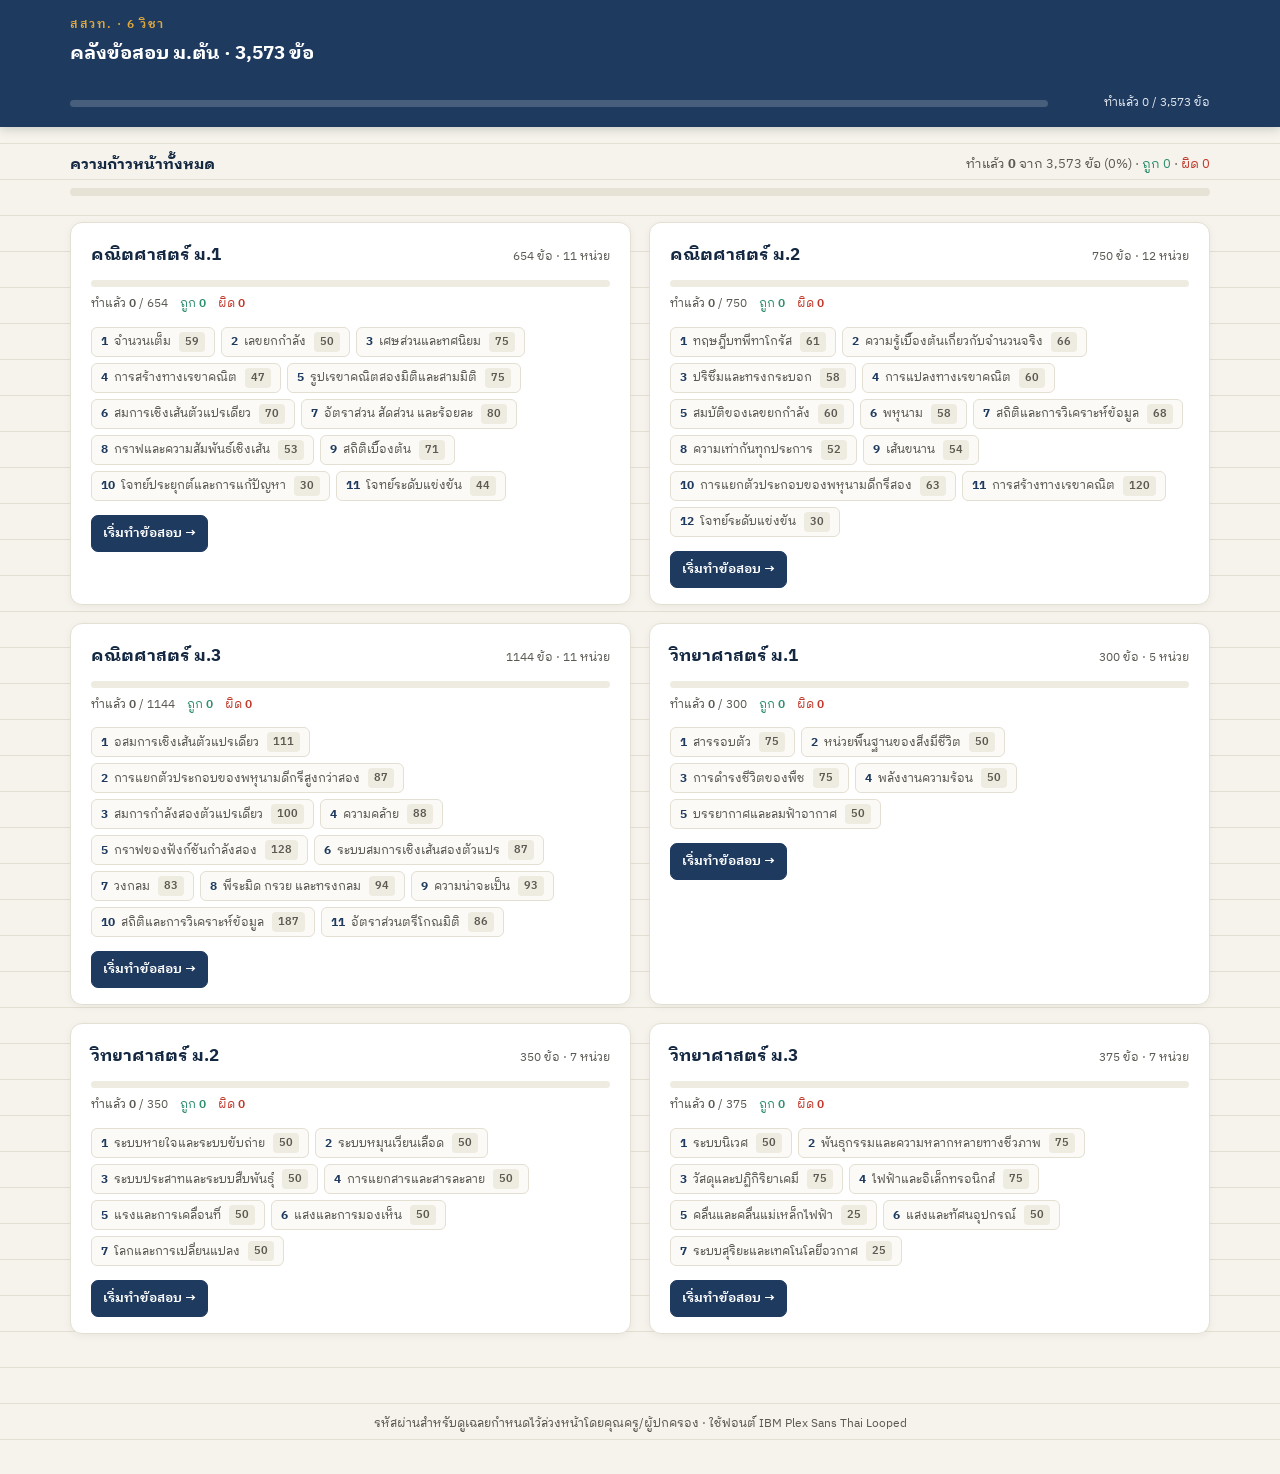
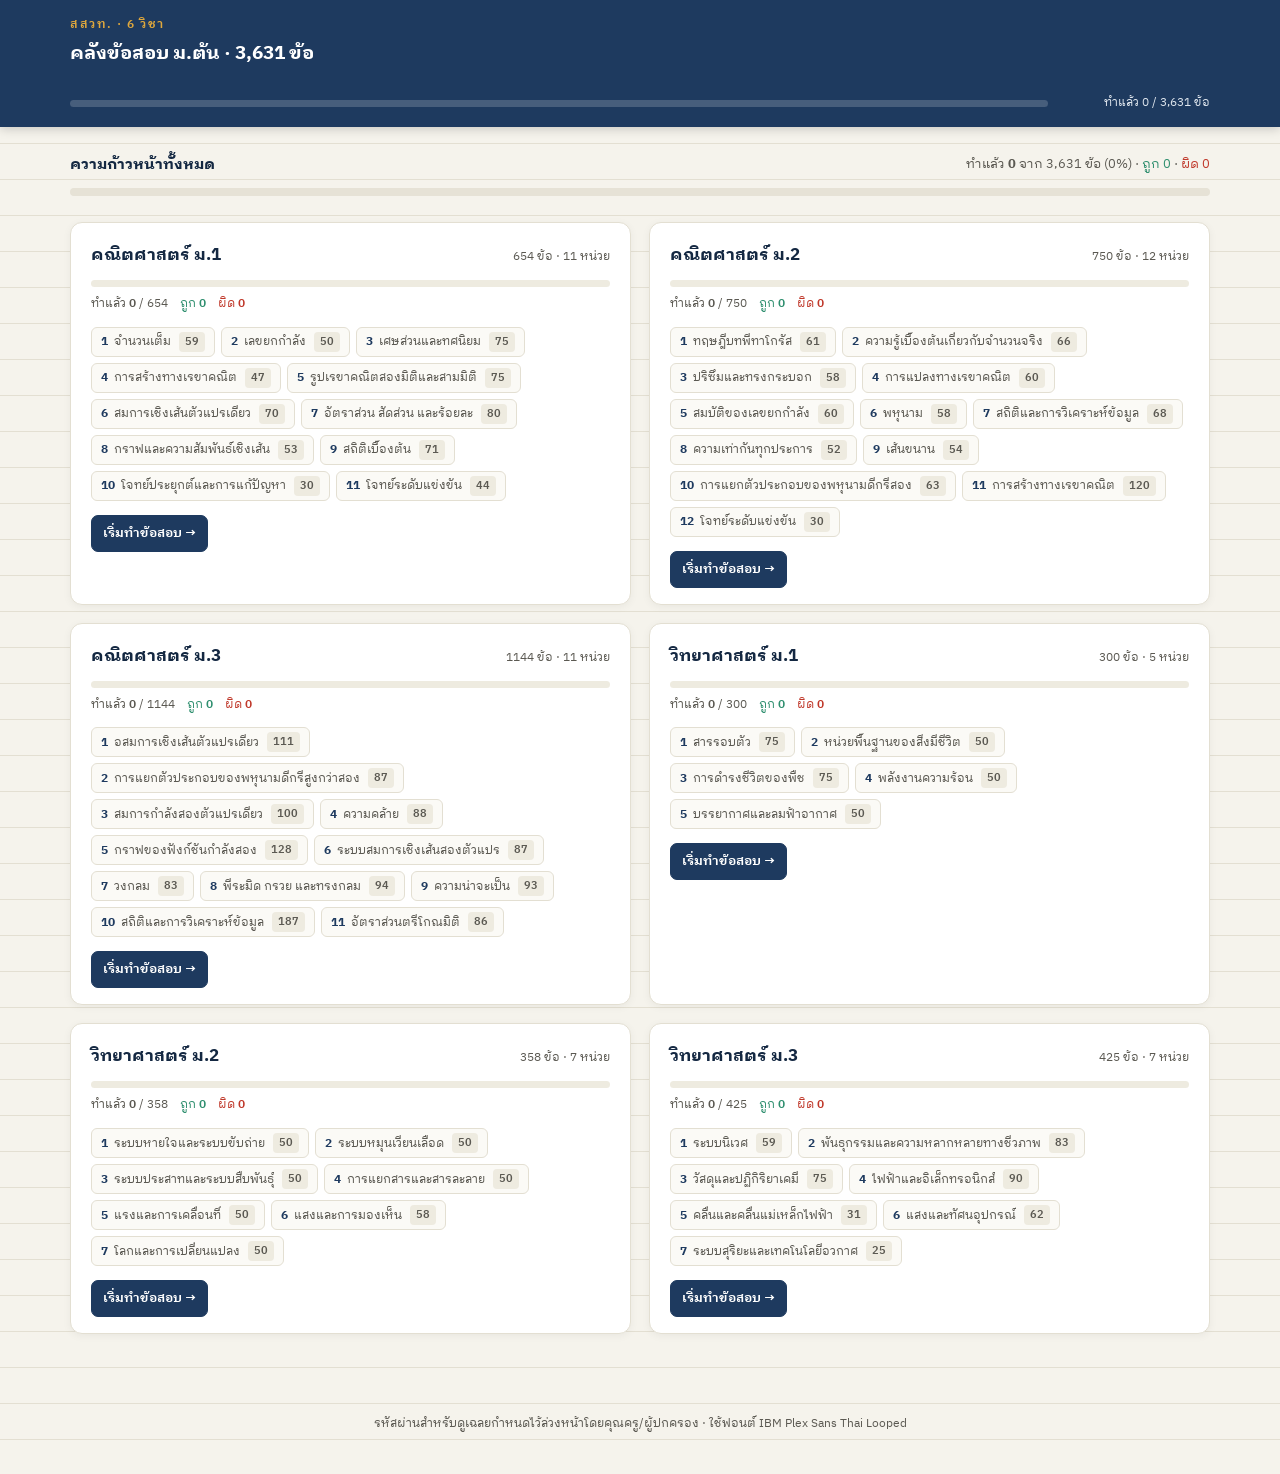
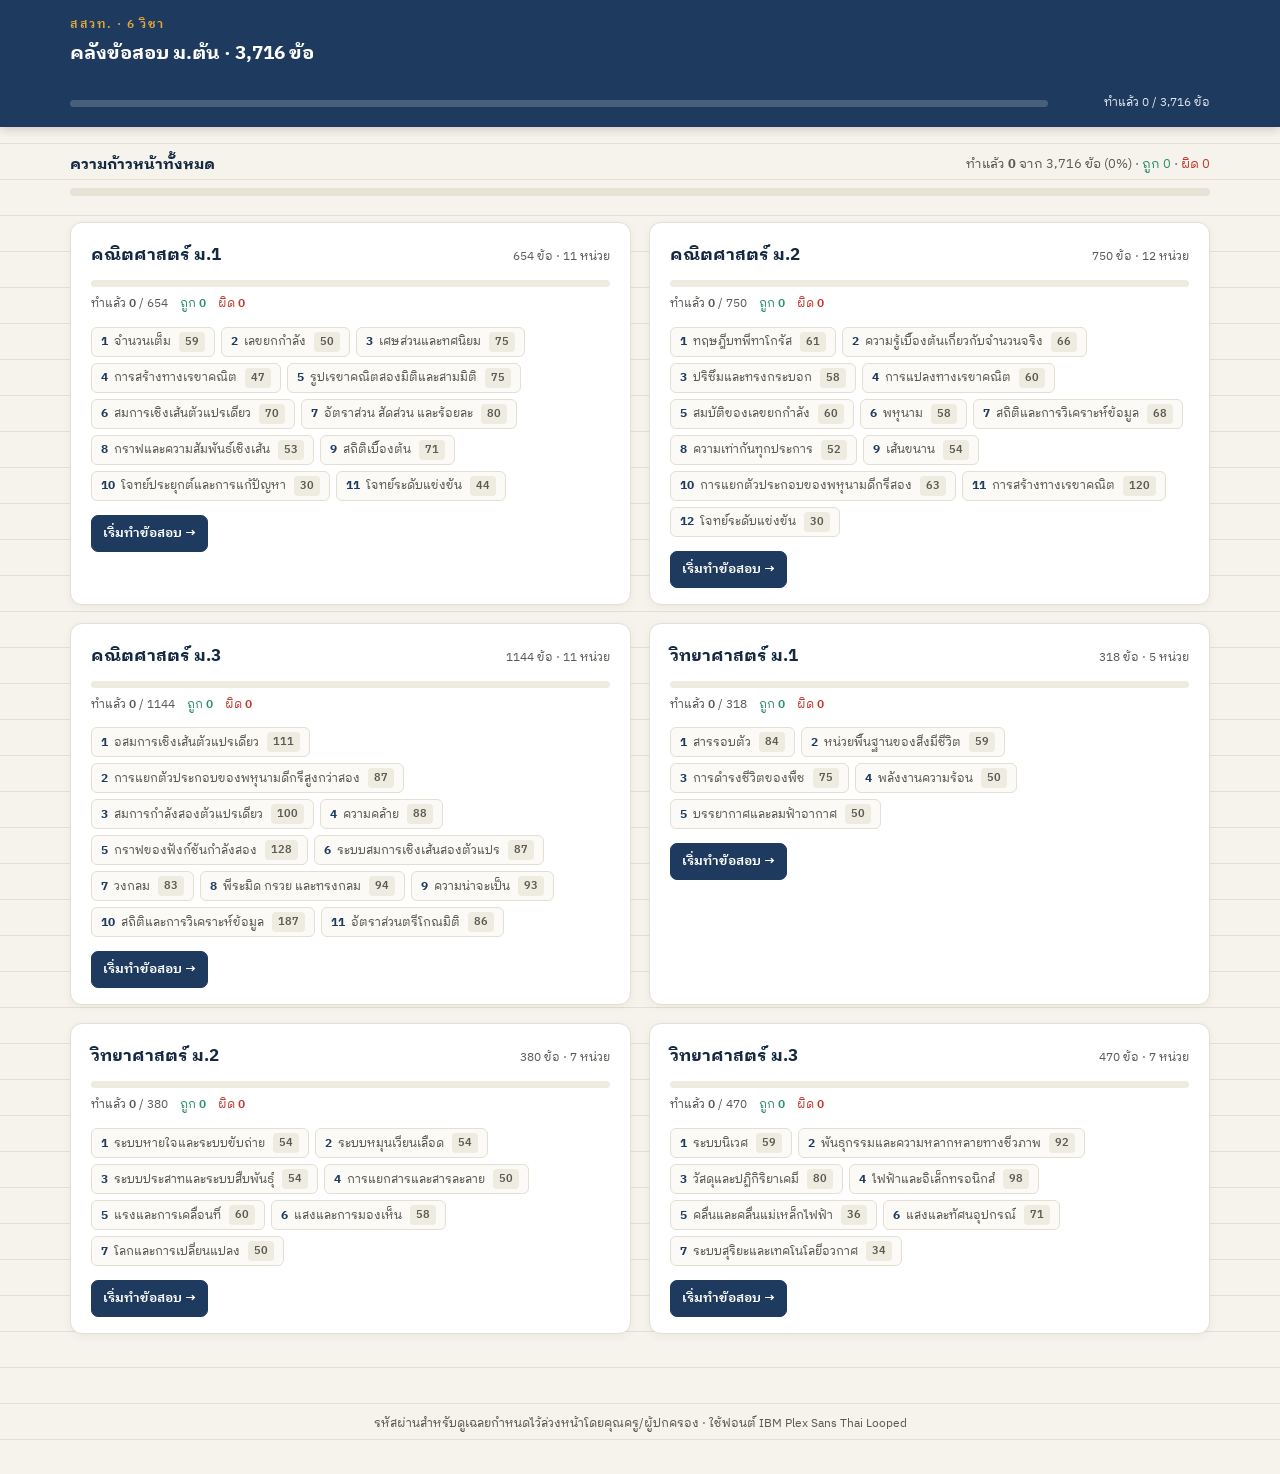
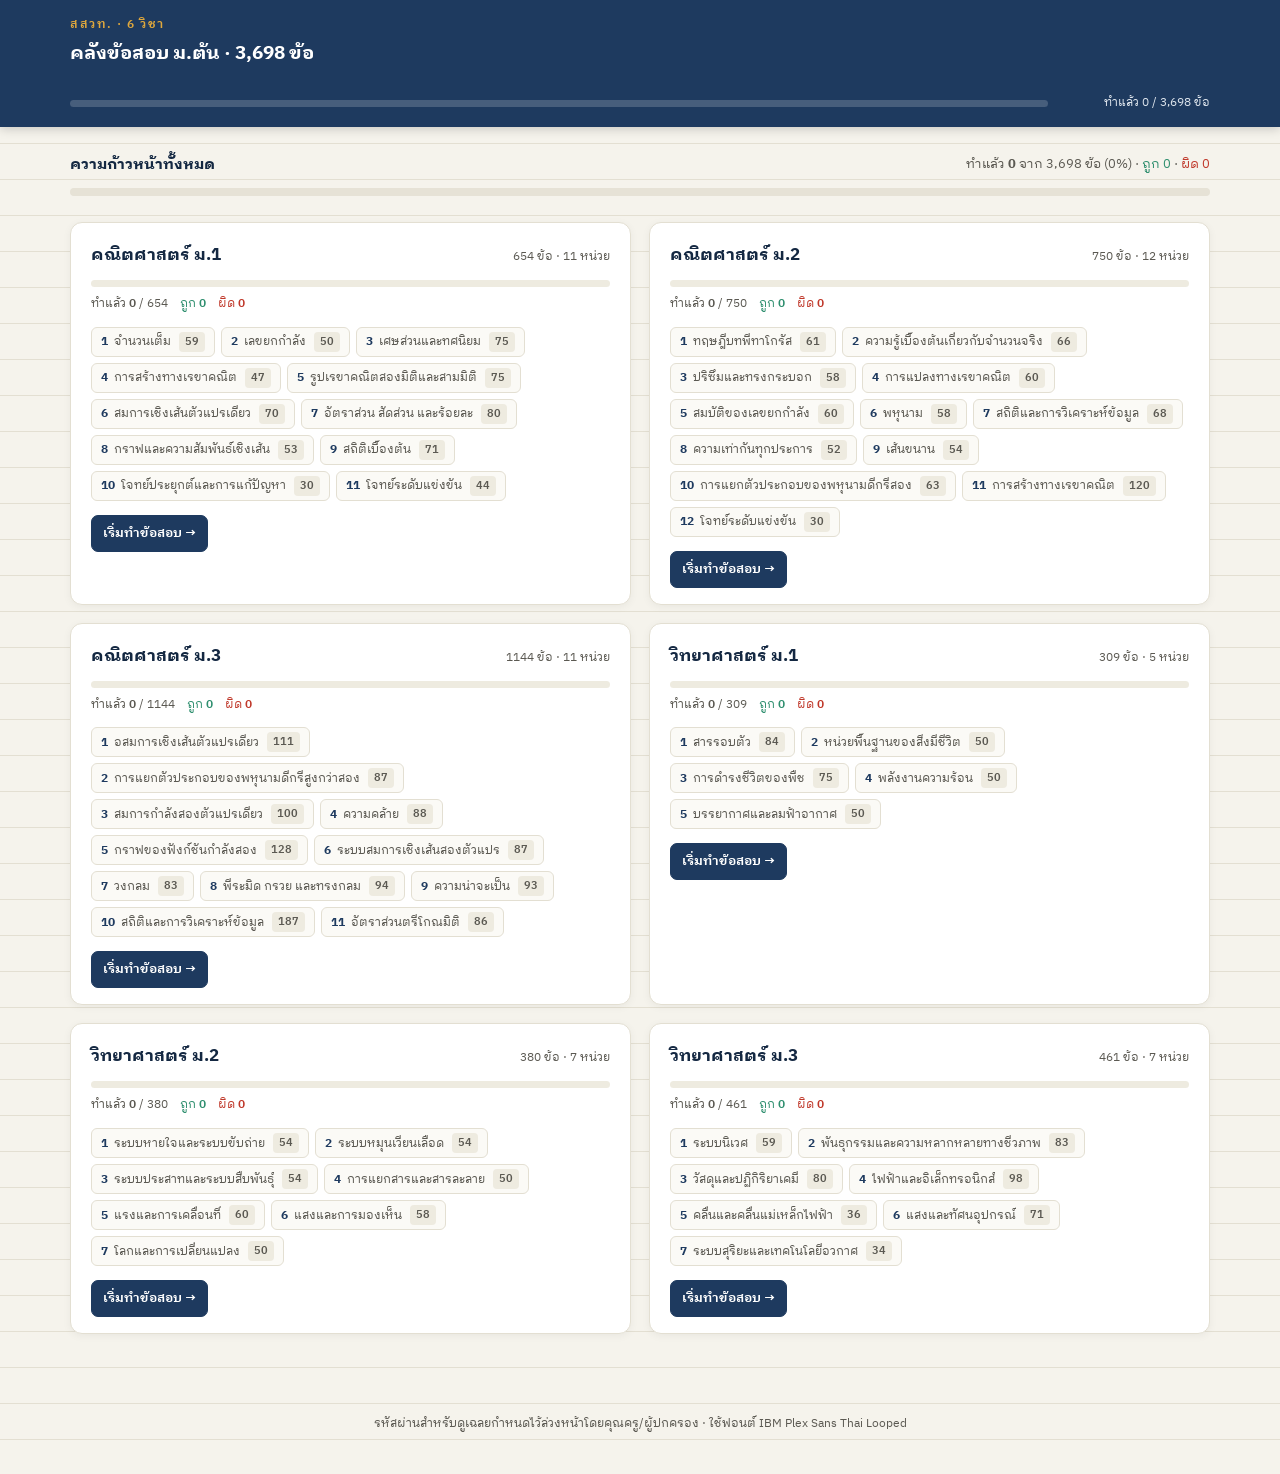
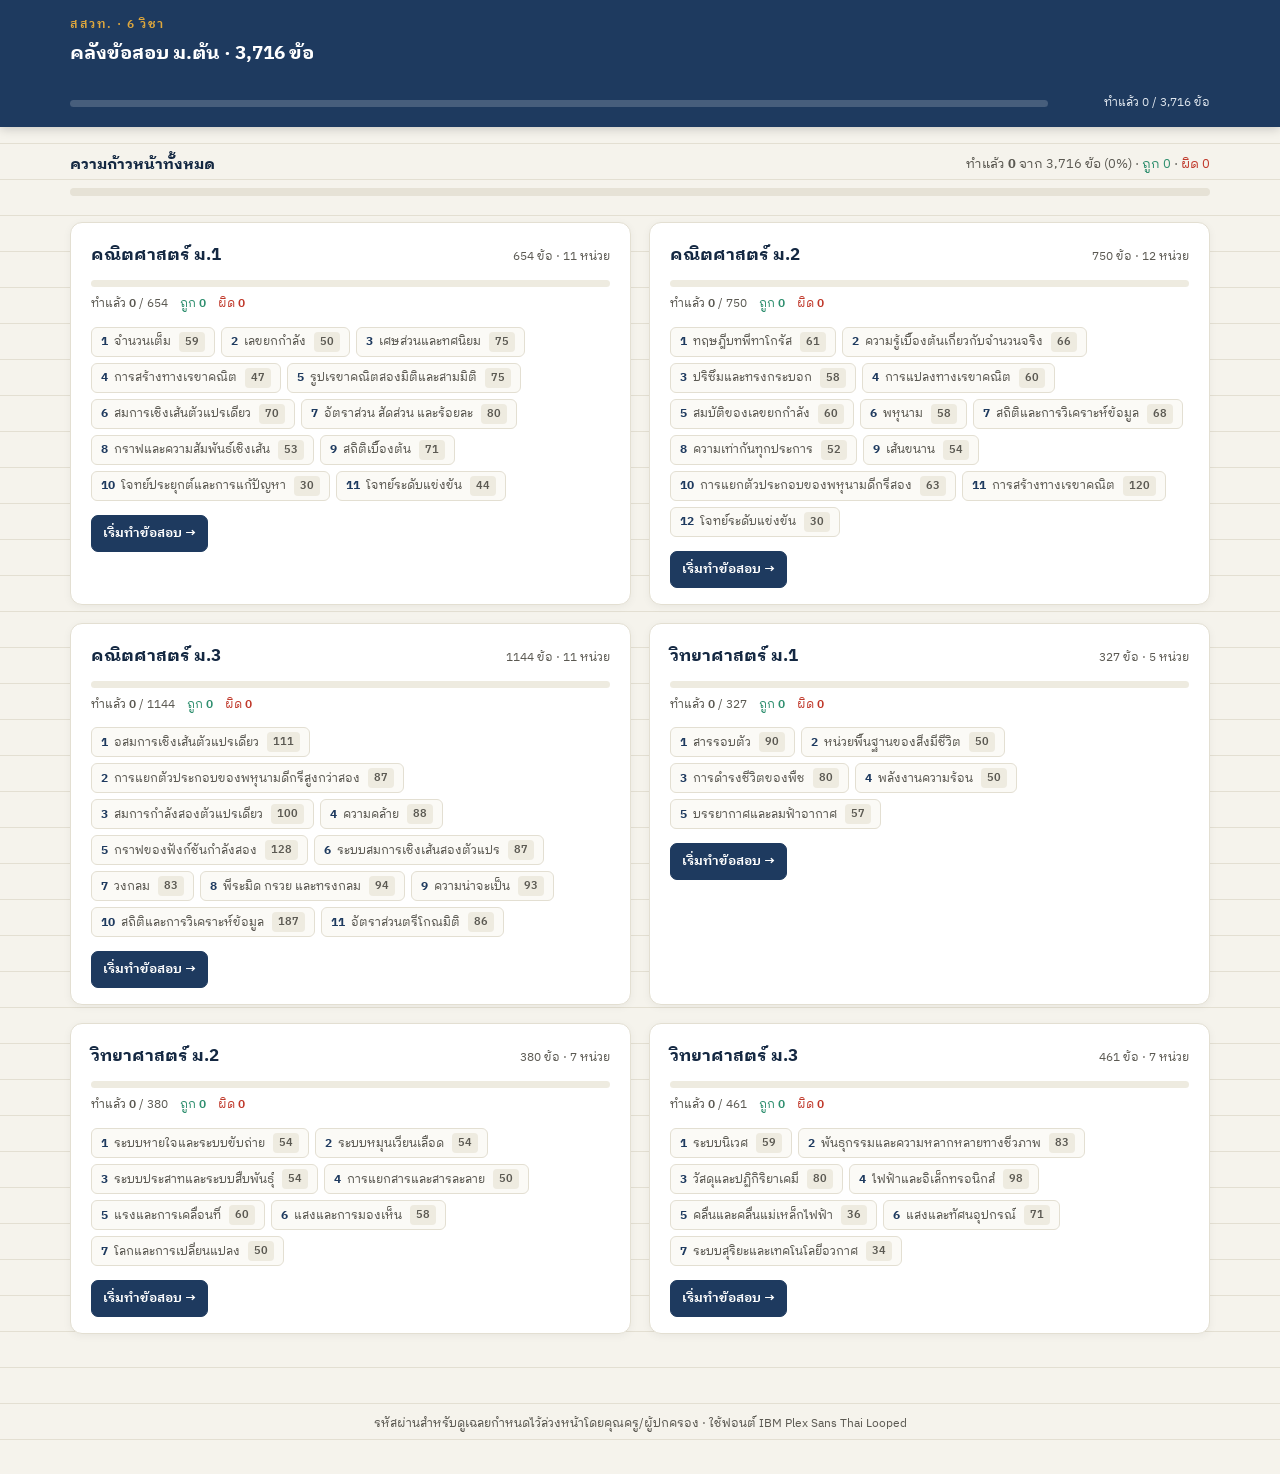
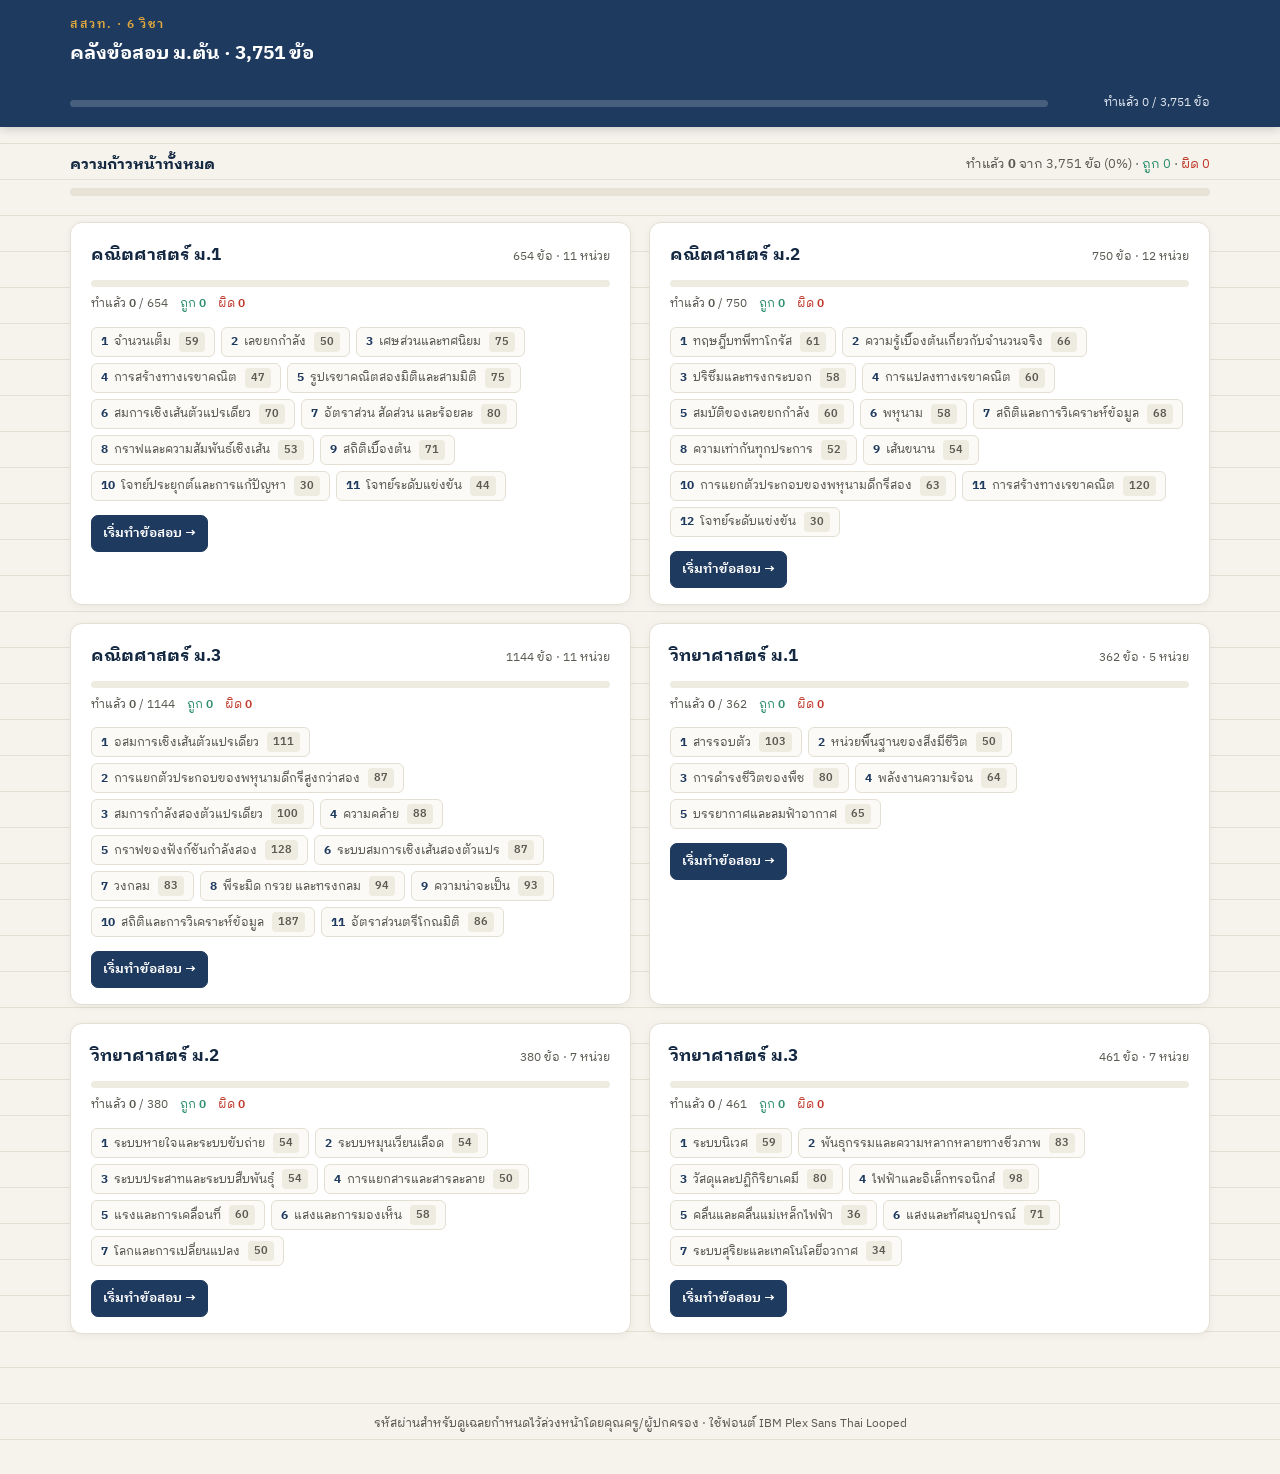
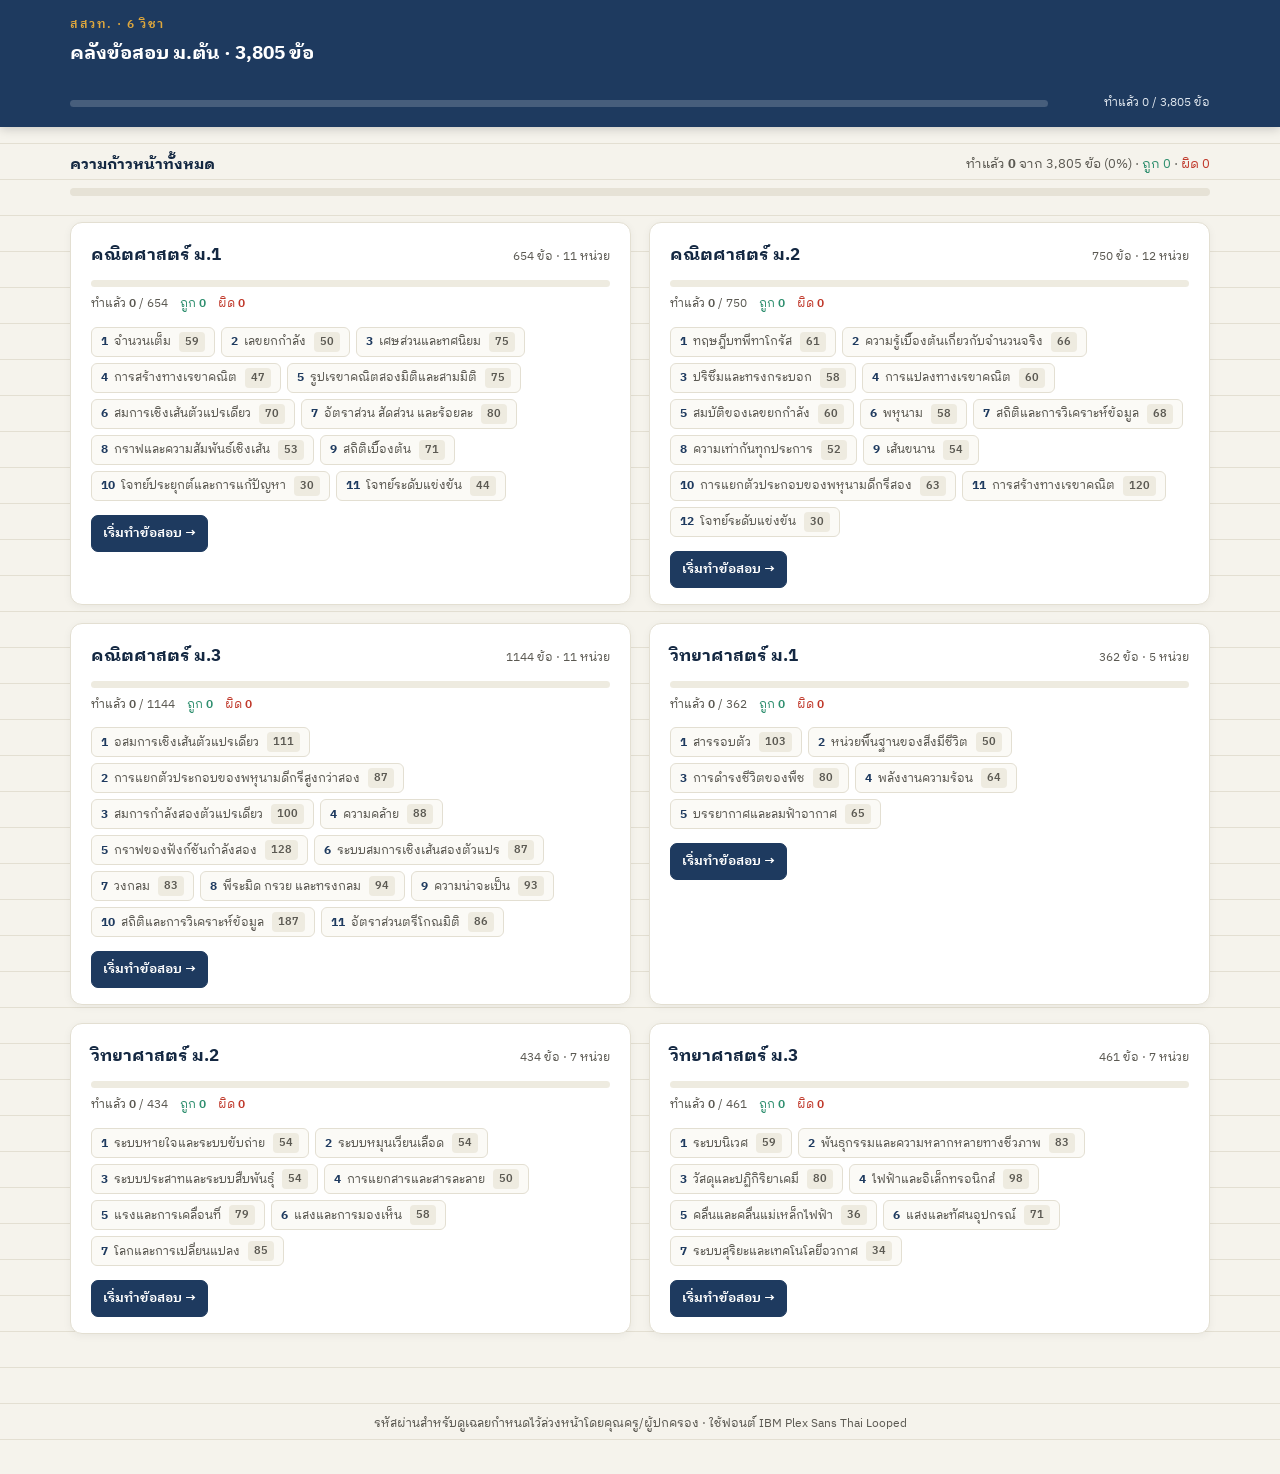
